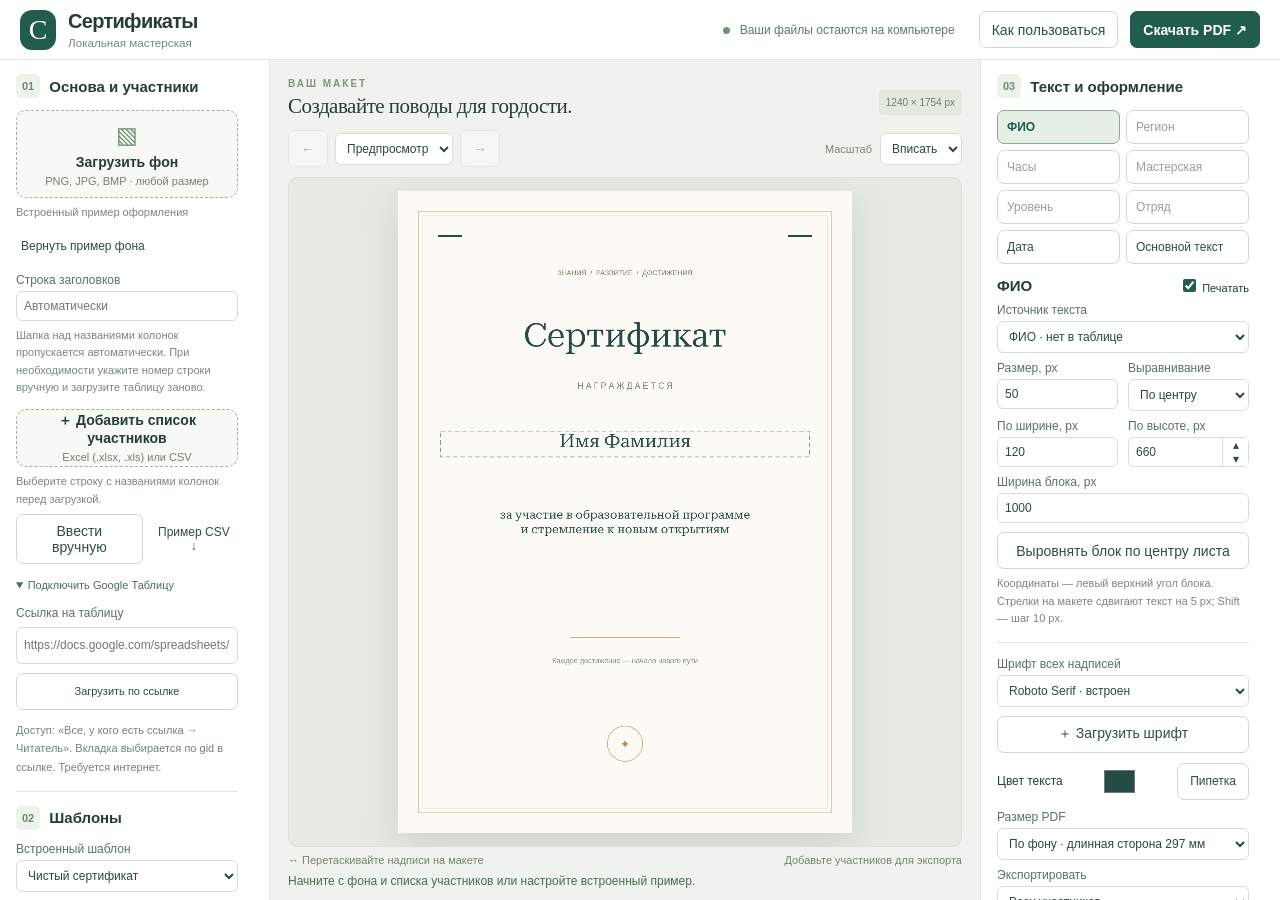
==== web/Сертификаты.html @ 128b6e80 "Publish Certif web app with GitHub Pages" ====
<!doctype html>
<html lang="ru"><head><meta charset="utf-8"><meta name="viewport" content="width=device-width,initial-scale=1">
<meta http-equiv="Content-Security-Policy" content="default-src 'none'; script-src 'unsafe-inline' https://docs.google.com; style-src 'unsafe-inline'; img-src data: blob:; font-src data:; connect-src https://docs.google.com https://*.googleusercontent.com;">
<title>Сертификаты — локальная мастерская</title><style>:root{font-family:Segoe UI,Arial,sans-serif;color:#263d36;background:#f6f7f3;font-size:14px;--green:#205d4c;--line:#dfe5df}*{box-sizing:border-box}body{margin:0}header{height:86px;padding:0 30px;display:flex;align-items:center;gap:18px;background:#fff;border-bottom:1px solid var(--line)}.brand{display:flex;gap:12px;align-items:center;margin-right:auto}.brand strong{font-size:22px;letter-spacing:-.7px}.brand small{display:block;color:#78877e;margin-top:3px}.brand-icon{display:grid;place-items:center;width:43px;height:47px;border-radius:12px;background:var(--green);color:#fff;font:28px Georgia}.offline{font-size:12px;color:#64766b;margin-right:12px}.offline i{display:inline-block;background:#6a9876;width:7px;height:7px;border-radius:50%;margin-right:6px}button,.button{display:inline-flex;justify-content:center;align-items:center;gap:8px;min-height:37px;padding:8px 12px;background:#fff;border:1px solid #ced9d0;border-radius:7px;font:inherit;color:#304d41;cursor:pointer;text-align:center;text-decoration:none}button:hover,.button:hover{background:#edf3ee;border-color:#91b19c}button:disabled{opacity:.4;cursor:default}.primary{background:var(--green);border-color:var(--green);color:white;font-weight:600}.primary:hover{background:#174839}.link{border:0;background:transparent;font-size:12px;padding:5px}.wide{width:100%;margin-top:9px}main{display:grid;grid-template-columns:270px minmax(370px,1fr) 300px;min-height:calc(100vh - 86px)}aside{padding:25px 20px;background:#fff}.left{border-right:1px solid var(--line)}.right{border-left:1px solid var(--line)}h2{font-size:15px;margin:0}h3{font-size:15px;margin:0}.section-heading{display:flex;align-items:center;gap:9px;margin-bottom:20px}.step{font-size:11px;font-weight:700;color:#6d8a74;background:#edf3eb;padding:6px;border-radius:5px}.upload{display:flex;flex-direction:column;align-items:center;justify-content:center;gap:9px;min-height:137px;border:1px dashed #9cb4a0;background:#f6f9f4;border-radius:10px;cursor:pointer;text-align:center}.upload:hover{background:#edf4e8}.upload small{font-size:11px;color:#728271}.upload-icon{font-size:29px;color:#698f6f}.upload.compact{min-height:80px;margin-top:21px}.file-note{font-size:11px;line-height:1.6;color:#7b867f;margin:9px 0}.row{display:flex;gap:7px;align-items:center}.divider{height:1px;background:var(--line);margin:24px 0}label:not(.button):not(.upload):not(.check):not(.zoom):not(.color-label){display:block;font-size:12px;color:#5c7063;margin:12px 0 0}input:not([type=checkbox]):not([type=color]),select,textarea{display:block;width:100%;margin-top:6px;border:1px solid #d6dfd7;border-radius:6px;background:#fff;color:#30473b;padding:9px;font:inherit;min-width:0}textarea{resize:vertical;line-height:1.5}input:focus,select:focus,textarea:focus,button:focus-visible,.button:focus-visible,canvas:focus-visible{outline:2px solid #7eac91;outline-offset:2px}details{font-size:11px;color:#758277;line-height:1.7;margin-top:18px}summary{cursor:pointer;color:#526b58}.local-note{font-size:11px;color:#8a958b;line-height:1.8;margin-top:30px}.workspace{padding:27px 26px 18px;min-width:0;display:flex;flex-direction:column;background:#f0f3ed}.eyebrow{color:#81937d;font-size:10px;letter-spacing:2px;font-weight:700}h1{font-family:Georgia,serif;font-weight:400;font-size:25px;line-height:1.3;letter-spacing:-.5px;margin:8px 0 21px}.workspace-head{display:flex;justify-content:space-between;align-items:flex-start;gap:15px}.badge{font-size:10px;white-space:nowrap;background:#e3e9df;padding:7px;border-radius:4px;color:#6e7e6a}.toolbar{display:flex;justify-content:space-between;gap:10px;align-items:center;margin-bottom:15px}.toolbar select{font-size:12px;margin:0;max-width:260px}.zoom{display:flex;gap:8px;align-items:center;font-size:11px;color:#7a8875}.stage{height:calc(100vh - 280px);min-height:470px;overflow:auto;display:flex;align-items:flex-start;justify-content:flex-start;padding:25px;background-color:#e5eae2;background-image:radial-gradient(#cdd6c7 .7px,transparent .7px);background-size:12px 12px;border:1px solid #d9e1d4;border-radius:10px}canvas{display:block;flex-shrink:0;margin:auto;background:white;box-shadow:0 12px 35px #30402b20;touch-action:none;cursor:move}.preview-footer{display:flex;justify-content:space-between;gap:12px;color:#758471;font-size:11px;padding-top:14px}.status{font-size:12px;line-height:1.5;color:#456e53;padding:12px 0 0}.status.error{color:#a5422d}.fields{display:grid;grid-template-columns:1fr 1fr;gap:6px}.fields button{justify-content:flex-start;font-size:12px;min-height:34px;padding:7px 9px}.fields button.active{background:#e6f0e7;border-color:#85ab90;color:#205d4c;font-weight:600}.fields button.off{color:#98a198}.editor{margin-top:20px}.editor-title{justify-content:space-between}.check{font-size:11px;white-space:nowrap}.check input{accent-color:var(--green)}.two{display:grid;grid-template-columns:1fr 1fr;gap:10px}.color-label{display:flex;align-items:center;justify-content:space-between;gap:8px;font-size:12px;margin:17px 0}input[type=color]{width:35px;height:31px;border:0;padding:0;background:none}dialog{border:1px solid var(--line);border-radius:16px;padding:28px;max-width:560px;width:90%;box-shadow:0 20px 80px #17302133;color:#304b3c}dialog::backdrop{background:#172d2455}dialog p,dialog li{line-height:1.7;font-size:14px}dialog li{padding-bottom:8px}.dialog-actions{display:flex;justify-content:flex-end;gap:10px;margin-top:18px}progress{width:100%;accent-color:var(--green);margin-top:22px}body.busy main,body.busy header{pointer-events:none}[hidden]{display:none!important}@media(min-width:1600px){main{grid-template-columns:290px minmax(370px,1fr) 330px}.workspace{padding:30px 40px}}@media(max-width:1100px){main{grid-template-columns:230px minmax(330px,1fr) 260px}aside{padding:20px 14px}.workspace{padding:22px 15px}.offline{display:none}h1{font-size:21px}.zoom{font-size:0}.workspace-head{display:block}.badge{display:none}}@media(max-width:850px){header{height:auto;padding:16px;flex-wrap:wrap}header #help{display:none}main{grid-template-columns:1fr 1fr}.workspace{grid-column:1/-1;grid-row:1}.stage{height:65vh;min-height:350px}.left,.right{border:0}.right{border-left:1px solid var(--line)}h1{font-size:23px}.local-note{display:none}}@media(max-width:480px){main{display:flex;flex-direction:column}.workspace{order:-1}.toolbar select{max-width:180px}.preview-footer{font-size:10px}.brand strong{font-size:18px}}

.height-control{position:relative}.height-control #y{padding-right:30px;appearance:textfield;-moz-appearance:textfield}.height-control #y::-webkit-inner-spin-button,.height-control #y::-webkit-outer-spin-button{-webkit-appearance:none;margin:0}.height-arrows{position:absolute;right:1px;top:1px;bottom:1px;display:flex;flex-direction:column;width:26px}.height-arrows button{padding:0;min-height:0;flex:1;border:0;border-left:1px solid #d6dfd7;border-radius:0;font-size:12px;line-height:1}

/* Keep the preview and its messages inside the desktop viewport. */
@media (min-width:851px){
 body{height:100vh;height:100dvh;display:flex;flex-direction:column;overflow:hidden}
 header{height:60px;flex-shrink:0;padding:0 20px;gap:12px}
 .brand strong{font-size:20px}.brand-icon{width:36px;height:40px}
 main{flex:1;min-height:0;overflow:hidden}
 aside{min-height:0;overflow-y:auto;padding:14px 16px;scrollbar-gutter:stable}
 .workspace{min-height:0;padding:14px 18px 10px;overflow:hidden}
 .workspace-head{flex-shrink:0;align-items:center}
 h1{font-size:21px;margin:3px 0 10px}
 .toolbar{flex-shrink:0;margin-bottom:10px}
 .stage{flex:1;min-height:0;height:auto;padding:12px}
 .preview-footer{flex-shrink:0;padding-top:7px;flex-wrap:wrap;gap:4px 12px}
 .status{flex-shrink:0;padding-top:6px;overflow-wrap:anywhere;max-height:25%;overflow-y:auto}
 .section-heading{margin-bottom:12px}
 .upload{min-height:88px;gap:5px}.upload-icon{font-size:23px}
 .upload.compact{min-height:58px;margin-top:12px}
 .divider{margin:14px 0}.editor{margin-top:12px}
 details{margin-top:12px}.local-note{margin-top:14px}
 label:not(.button):not(.upload):not(.check):not(.zoom):not(.color-label){margin-top:8px}
 input:not([type=checkbox]):not([type=color]),select,textarea{margin-top:4px;padding:7px}
 .color-label{margin:10px 0}.file-note{margin:6px 0}
}
</style></head><body>
<header><div class="brand"><span class="brand-icon">С</span><div><strong>Сертификаты</strong><small>Локальная мастерская</small></div></div><span class="offline"><i></i> Ваши файлы остаются на компьютере</span><button id="help">Как пользоваться</button><button class="primary" id="export">Скачать PDF ↗</button></header>
<main><aside class="left">
<div class="section-heading"><span class="step">01</span><h2>Основа и участники</h2></div>
<label class="upload" for="background"><span class="upload-icon">▧</span><strong>Загрузить фон</strong><small>PNG, JPG, BMP · любой размер</small></label><input hidden id="background" type="file" accept="image/png,image/jpeg,image/bmp">
<p class="file-note" id="backgroundName">Сейчас — встроенный пример оформления</p><button id="resetBackground" class="link">Вернуть пример фона</button>
<label>Строка заголовков<input id="headerRow" type="number" min="1" max="10000" step="1" placeholder="Автоматически"></label><p class="file-note">Шапка над названиями колонок пропускается автоматически. При необходимости укажите номер строки вручную и загрузите таблицу заново.</p>
<label class="upload compact" for="dataFile"><strong>＋ Добавить список участников</strong><small>Excel (.xlsx, .xls) или CSV</small></label><input hidden id="dataFile" type="file" accept=".xlsx,.xls,.csv,.tsv">
<p id="dataName" class="file-note">Выберите строку с названиями колонок перед загрузкой.</p><label id="sheetLabel" hidden>Лист Excel<select id="sheet"></select></label>
<div class="row"><button id="manual">Ввести вручную</button><button id="sample" class="link">Пример CSV ↓</button></div>
<details open><summary>Подключить Google Таблицу</summary><label>Ссылка на таблицу<input id="googleUrl" type="url" placeholder="https://docs.google.com/spreadsheets/d/…"></label><button class="wide" id="loadGoogle">Загрузить по ссылке</button><p>Доступ: «Все, у кого есть ссылка → Читатель». Вкладка выбирается по gid в ссылке. Требуется интернет.</p></details>
<div class="divider"></div><div class="section-heading"><span class="step">02</span><h2>Шаблоны</h2></div>
<label>Встроенный шаблон<select id="preset"><option value="default">Чистый сертификат</option><option value="custom" hidden>Пользовательский</option></select></label>
<p class="file-note">Встроены «Диплом ДИТЦ», «Диплом ШД» и «Благодарности ШД». Фон загрузите отдельно. Для шаблонов ШД используется системный шрифт Cambria.</p>
<label>Название шаблона<input id="presetName" value="Мой сертификат" maxlength="100"></label><button class="wide" id="savePreset">↓ Сохранить шаблон в файл</button><label class="button wide" for="presetFile">↑ Открыть свой шаблон</label><input hidden id="presetFile" type="file" accept=".json">
<p class="file-note">Фон и загруженный шрифт входят в файл. Список участников в шаблон не сохраняется.</p><div class="local-note">Без регистрации и установки.<br>Для передачи приложения достаточно одного HTML-файла.</div>
</aside><section class="workspace">
<div class="workspace-head"><div><span class="eyebrow">ВАШ МАКЕТ</span><h1>Создавайте поводы для гордости.</h1></div><span id="pageSize" class="badge"></span></div>
<div class="toolbar"><div class="row"><button id="prev" aria-label="Предыдущий участник">←</button><select id="person" aria-label="Участник"><option>Предпросмотр</option></select><button id="next" aria-label="Следующий участник">→</button></div><label class="zoom">Масштаб<select id="zoom"><option value="fit">Вписать</option><option value="0.25">25%</option><option value="0.5">50%</option><option value="1">100%</option></select></label></div>
<div class="stage" id="stage"><canvas id="preview" tabindex="0" aria-label="Макет сертификата. Выберите поле справа или перетащите надпись мышью."></canvas></div><div class="preview-footer"><span>↔ Перетаскивайте надписи на макете</span><span id="rowCount">Добавьте участников для экспорта</span></div><div class="status" id="status" role="status" aria-live="polite">Начните с фона и списка участников или настройте встроенный пример.</div>
</section><aside class="right"><div class="section-heading"><span class="step">03</span><h2>Текст и оформление</h2></div><div id="fields" class="fields"></div>
<div class="editor"><div class="row editor-title"><h3 id="fieldTitle"></h3><label class="check"><input id="visible" type="checkbox"> Печатать</label></div>
<label>Источник текста<select id="source"></select></label><label id="textLabel">Текст<textarea id="text" rows="3"></textarea></label>
<div class="two"><label>Размер, px<input id="size" type="number" min="8" max="600"></label><label>Выравнивание<select id="align"><option value="center">По центру</option><option value="left">Слева</option><option value="right">Справа</option></select></label></div>
<div class="two"><label>По ширине, px<input id="x" type="number" min="0" step="5"></label><label>По высоте, px<div class="height-control"><input id="y" type="number" min="0" step="5"><span class="height-arrows"><button type="button" id="heightUp" aria-label="Переместить текст выше">▴</button><button type="button" id="heightDown" aria-label="Переместить текст ниже">▾</button></span></div></label></div><label>Ширина блока, px<input id="width" type="number" min="20" step="10"></label><button id="center" class="wide">Выровнять блок по центру листа</button><p class="file-note">Координаты — левый верхний угол блока. Стрелки на макете сдвигают текст на 5 px; Shift — шаг 10 px.</p></div>
<div class="divider"></div><label>Шрифт всех надписей<select id="font"><option value="Roboto Serif">Roboto Serif · встроен</option><option value="Arial">Arial</option><option value="Cambria">Cambria · системный</option><option value="Georgia">Georgia</option><option value="Times New Roman">Times New Roman</option><option value="Verdana">Verdana</option></select></label><label class="button wide" for="fontFile">＋ Загрузить шрифт</label><input hidden id="fontFile" type="file" accept=".ttf,.otf,.woff,.woff2">
<label class="color-label">Цвет текста<input id="color" type="color" value="#244c43"><button id="pipette">Пипетка</button></label><label>Размер PDF<select id="paper"><option value="auto">По фону · длинная сторона 297 мм</option><option value="portrait">A4 · книжная</option><option value="landscape">A4 · альбомная</option></select></label><label>Экспортировать<select id="scope"><option value="all">Всех участников</option><option value="current">Только текущего</option></select></label>
</aside></main>
<dialog id="manualDialog"><form method="dialog"><h2>Список участников</h2><p>По одному имени на строку. Этот список заменит загруженную таблицу.</p><textarea id="names" rows="8" placeholder="Иванова Анна Сергеевна&#10;Петров Михаил Андреевич"></textarea><div class="dialog-actions"><button value="cancel">Отмена</button><button id="useNames" type="button" class="primary">Добавить участников</button></div></form></dialog>
<dialog id="helpDialog"><h2>От списка к сертификатам</h2><ol><li>Загрузите изображение сертификата или используйте пример.</li><li>Добавьте Excel / CSV, Google Таблицу по ссылке или введите имена вручную.</li><li>Выберите надпись справа и её колонку. Для одинакового текста выберите «Общий для всех».</li><li>Перетащите надписи, настройте размер и проверьте нескольких участников.</li><li>Скачайте PDF. Сохраните шаблон, чтобы продолжить позже.</li></ol><p>Все функции, кроме Google Таблиц, работают без сети. Файлы обрабатываются на компьютере. После закрытия несохранённые настройки пропадут.</p><p>Поддерживаются старые JSON-пресеты Windows-приложения. После импорта проверьте положение надписей: браузер рисует шрифты немного иначе.</p><button id="closeHelp" class="primary">Понятно</button></dialog>
<dialog id="progressDialog"><h2>Собираем сертификаты</h2><progress id="progress" value="0" max="1"></progress><p id="progressText"></p><button id="cancelExport">Отменить</button></dialog>
<script>/*! xlsx.js (C) 2013-present SheetJS -- http://sheetjs.com */
var DO_NOT_EXPORT_CODEPAGE=true;var cptable={version:"1.15.0"};cptable[437]=function(){var e="\0\b\t\n\x0B\f\r !\"#$%&'()*+,-./0123456789:;<=>?@ABCDEFGHIJKLMNOPQRSTUVWXYZ[\\]^_`abcdefghijklmnopqrstuvwxyz{|}~ÇüéâäàåçêëèïîìÄÅÉæÆôöòûùÿÖÜ¢£¥₧ƒáíóúñÑªº¿⌐¬½¼¡«»░▒▓│┤╡╢╖╕╣║╗╝╜╛┐└┴┬├─┼╞╟╚╔╩╦╠═╬╧╨╤╥╙╘╒╓╫╪┘┌█▄▌▐▀αßΓπΣσµτΦΘΩδ∞φε∩≡±≥≤⌠⌡÷≈°∙·√ⁿ²■ ",r=[],t={};for(var a=0;a!=e.length;++a){if(e.charCodeAt(a)!==65533)t[e.charAt(a)]=a;r[a]=e.charAt(a)}return{enc:t,dec:r}}();cptable[620]=function(){var e="\0\b\t\n\x0B\f\r !\"#$%&'()*+,-./0123456789:;<=>?@ABCDEFGHIJKLMNOPQRSTUVWXYZ[\\]^_`abcdefghijklmnopqrstuvwxyz{|}~ÇüéâäàąçêëèïîćÄĄĘęłôöĆûùŚÖÜ¢Ł¥śƒŹŻóÓńŃźż¿⌐¬½¼¡«»░▒▓│┤╡╢╖╕╣║╗╝╜╛┐└┴┬├─┼╞╟╚╔╩╦╠═╬╧╨╤╥╙╘╒╓╫╪┘┌█▄▌▐▀αßΓπΣσµτΦΘΩδ∞φε∩≡±≥≤⌠⌡÷≈°∙·√ⁿ²■ ",r=[],t={};for(var a=0;a!=e.length;++a){if(e.charCodeAt(a)!==65533)t[e.charAt(a)]=a;r[a]=e.charAt(a)}return{enc:t,dec:r}}();cptable[737]=function(){var e="\0\b\t\n\x0B\f\r !\"#$%&'()*+,-./0123456789:;<=>?@ABCDEFGHIJKLMNOPQRSTUVWXYZ[\\]^_`abcdefghijklmnopqrstuvwxyz{|}~ΑΒΓΔΕΖΗΘΙΚΛΜΝΞΟΠΡΣΤΥΦΧΨΩαβγδεζηθικλμνξοπρσςτυφχψ░▒▓│┤╡╢╖╕╣║╗╝╜╛┐└┴┬├─┼╞╟╚╔╩╦╠═╬╧╨╤╥╙╘╒╓╫╪┘┌█▄▌▐▀ωάέήϊίόύϋώΆΈΉΊΌΎΏ±≥≤ΪΫ÷≈°∙·√ⁿ²■ ",r=[],t={};for(var a=0;a!=e.length;++a){if(e.charCodeAt(a)!==65533)t[e.charAt(a)]=a;r[a]=e.charAt(a)}return{enc:t,dec:r}}();cptable[850]=function(){var e="\0\b\t\n\x0B\f\r !\"#$%&'()*+,-./0123456789:;<=>?@ABCDEFGHIJKLMNOPQRSTUVWXYZ[\\]^_`abcdefghijklmnopqrstuvwxyz{|}~ÇüéâäàåçêëèïîìÄÅÉæÆôöòûùÿÖÜø£Ø×ƒáíóúñÑªº¿®¬½¼¡«»░▒▓│┤ÁÂÀ©╣║╗╝¢¥┐└┴┬├─┼ãÃ╚╔╩╦╠═╬¤ðÐÊËÈıÍÎÏ┘┌█▄¦Ì▀ÓßÔÒõÕµþÞÚÛÙýÝ¯´­±‗¾¶§÷¸°¨·¹³²■ ",r=[],t={};for(var a=0;a!=e.length;++a){if(e.charCodeAt(a)!==65533)t[e.charAt(a)]=a;r[a]=e.charAt(a)}return{enc:t,dec:r}}();cptable[852]=function(){var e="\0\b\t\n\x0B\f\r !\"#$%&'()*+,-./0123456789:;<=>?@ABCDEFGHIJKLMNOPQRSTUVWXYZ[\\]^_`abcdefghijklmnopqrstuvwxyz{|}~ÇüéâäůćçłëŐőîŹÄĆÉĹĺôöĽľŚśÖÜŤťŁ×čáíóúĄąŽžĘę¬źČş«»░▒▓│┤ÁÂĚŞ╣║╗╝Żż┐└┴┬├─┼Ăă╚╔╩╦╠═╬¤đĐĎËďŇÍÎě┘┌█▄ŢŮ▀ÓßÔŃńňŠšŔÚŕŰýÝţ´­˝˛ˇ˘§÷¸°¨˙űŘř■ ",r=[],t={};for(var a=0;a!=e.length;++a){if(e.charCodeAt(a)!==65533)t[e.charAt(a)]=a;r[a]=e.charAt(a)}return{enc:t,dec:r}}();cptable[857]=function(){var e="\0\b\t\n\x0B\f\r !\"#$%&'()*+,-./0123456789:;<=>?@ABCDEFGHIJKLMNOPQRSTUVWXYZ[\\]^_`abcdefghijklmnopqrstuvwxyz{|}~ÇüéâäàåçêëèïîıÄÅÉæÆôöòûùİÖÜø£ØŞşáíóúñÑĞğ¿®¬½¼¡«»░▒▓│┤ÁÂÀ©╣║╗╝¢¥┐└┴┬├─┼ãÃ╚╔╩╦╠═╬¤ºªÊËÈ�ÍÎÏ┘┌█▄¦Ì▀ÓßÔÒõÕµ�×ÚÛÙìÿ¯´­±�¾¶§÷¸°¨·¹³²■ ",r=[],t={};for(var a=0;a!=e.length;++a){if(e.charCodeAt(a)!==65533)t[e.charAt(a)]=a;r[a]=e.charAt(a)}return{enc:t,dec:r}}();cptable[861]=function(){var e="\0\b\t\n\x0B\f\r !\"#$%&'()*+,-./0123456789:;<=>?@ABCDEFGHIJKLMNOPQRSTUVWXYZ[\\]^_`abcdefghijklmnopqrstuvwxyz{|}~ÇüéâäàåçêëèÐðÞÄÅÉæÆôöþûÝýÖÜø£Ø₧ƒáíóúÁÍÓÚ¿⌐¬½¼¡«»░▒▓│┤╡╢╖╕╣║╗╝╜╛┐└┴┬├─┼╞╟╚╔╩╦╠═╬╧╨╤╥╙╘╒╓╫╪┘┌█▄▌▐▀αßΓπΣσµτΦΘΩδ∞φε∩≡±≥≤⌠⌡÷≈°∙·√ⁿ²■ ",r=[],t={};for(var a=0;a!=e.length;++a){if(e.charCodeAt(a)!==65533)t[e.charAt(a)]=a;r[a]=e.charAt(a)}return{enc:t,dec:r}}();cptable[865]=function(){var e="\0\b\t\n\x0B\f\r !\"#$%&'()*+,-./0123456789:;<=>?@ABCDEFGHIJKLMNOPQRSTUVWXYZ[\\]^_`abcdefghijklmnopqrstuvwxyz{|}~ÇüéâäàåçêëèïîìÄÅÉæÆôöòûùÿÖÜø£Ø₧ƒáíóúñÑªº¿⌐¬½¼¡«¤░▒▓│┤╡╢╖╕╣║╗╝╜╛┐└┴┬├─┼╞╟╚╔╩╦╠═╬╧╨╤╥╙╘╒╓╫╪┘┌█▄▌▐▀αßΓπΣσµτΦΘΩδ∞φε∩≡±≥≤⌠⌡÷≈°∙·√ⁿ²■ ",r=[],t={};for(var a=0;a!=e.length;++a){if(e.charCodeAt(a)!==65533)t[e.charAt(a)]=a;r[a]=e.charAt(a)}return{enc:t,dec:r}}();cptable[866]=function(){var e="\0\b\t\n\x0B\f\r !\"#$%&'()*+,-./0123456789:;<=>?@ABCDEFGHIJKLMNOPQRSTUVWXYZ[\\]^_`abcdefghijklmnopqrstuvwxyz{|}~АБВГДЕЖЗИЙКЛМНОПРСТУФХЦЧШЩЪЫЬЭЮЯабвгдежзийклмноп░▒▓│┤╡╢╖╕╣║╗╝╜╛┐└┴┬├─┼╞╟╚╔╩╦╠═╬╧╨╤╥╙╘╒╓╫╪┘┌█▄▌▐▀рстуфхцчшщъыьэюяЁёЄєЇїЎў°∙·√№¤■ ",r=[],t={};for(var a=0;a!=e.length;++a){if(e.charCodeAt(a)!==65533)t[e.charAt(a)]=a;r[a]=e.charAt(a)}return{enc:t,dec:r}}();cptable[874]=function(){var e="\0\b\t\n\x0B\f\r !\"#$%&'()*+,-./0123456789:;<=>?@ABCDEFGHIJKLMNOPQRSTUVWXYZ[\\]^_`abcdefghijklmnopqrstuvwxyz{|}~€����…�����������‘’“”•–—�������� กขฃคฅฆงจฉชซฌญฎฏฐฑฒณดตถทธนบปผฝพฟภมยรฤลฦวศษสหฬอฮฯะัาำิีึืฺุู����฿เแโใไๅๆ็่้๊๋์ํ๎๏๐๑๒๓๔๕๖๗๘๙๚๛����",r=[],t={};for(var a=0;a!=e.length;++a){if(e.charCodeAt(a)!==65533)t[e.charAt(a)]=a;r[a]=e.charAt(a)}return{enc:t,dec:r}}();cptable[895]=function(){var e="\0\b\t\n\x0B\f\r !\"#$%&'()*+,-./0123456789:;<=>?@ABCDEFGHIJKLMNOPQRSTUVWXYZ[\\]^_`abcdefghijklmnopqrstuvwxyz{|}~ČüéďäĎŤčěĚĹÍľǪÄÁÉžŽôöÓůÚýÖÜŠĽÝŘťáíóúňŇŮÔšřŕŔ¼§«»░▒▓│┤╡╢╖╕╣║╗╝╜╛┐└┴┬├─┼╞╟╚╔╩╦╠═╬╧╨╤╥╙╘╒╓╫╪┘┌█▄▌▐▀αßΓπΣσµτΦΘΩδ∞φε∩≡±≥≤⌠⌡÷≈°∙·√ⁿ²■ ",r=[],t={};for(var a=0;a!=e.length;++a){if(e.charCodeAt(a)!==65533)t[e.charAt(a)]=a;r[a]=e.charAt(a)}return{enc:t,dec:r}}();cptable[932]=function(){var e=[],r={},t=[],a;t[0]="\0\b\t\n\x0B\f\r !\"#$%&'()*+,-./0123456789:;<=>?@ABCDEFGHIJKLMNOPQRSTUVWXYZ[\\]^_`abcdefghijklmnopqrstuvwxyz{|}~���������������������������������｡｢｣､･ｦｧｨｩｪｫｬｭｮｯｰｱｲｳｴｵｶｷｸｹｺｻｼｽｾｿﾀﾁﾂﾃﾄﾅﾆﾇﾈﾉﾊﾋﾌﾍﾎﾏﾐﾑﾒﾓﾔﾕﾖﾗﾘﾙﾚﾛﾜﾝﾞﾟ��������������������������������".split("");for(a=0;a!=t[0].length;++a)if(t[0][a].charCodeAt(0)!==65533){r[t[0][a]]=0+a;e[0+a]=t[0][a]}t[129]="����������������������������������������������������������������　、。，．・：；？！゛゜´｀¨＾￣＿ヽヾゝゞ〃仝々〆〇ー―‐／＼～∥｜…‥‘’“”（）〔〕［］｛｝〈〉《》「」『』【】＋－±×�÷＝≠＜＞≦≧∞∴♂♀°′″℃￥＄￠￡％＃＆＊＠§☆★○●◎◇◆□■△▲▽▼※〒→←↑↓〓�����������∈∋⊆⊇⊂⊃∪∩��������∧∨￢⇒⇔∀∃�����������∠⊥⌒∂∇≡≒≪≫√∽∝∵∫∬�������Å‰♯♭♪†‡¶����◯���".split("");for(a=0;a!=t[129].length;++a)if(t[129][a].charCodeAt(0)!==65533){r[t[129][a]]=33024+a;e[33024+a]=t[129][a]}t[130]="�������������������������������������������������������������������������������０１２３４５６７８９�������ＡＢＣＤＥＦＧＨＩＪＫＬＭＮＯＰＱＲＳＴＵＶＷＸＹＺ�������ａｂｃｄｅｆｇｈｉｊｋｌｍｎｏｐｑｒｓｔｕｖｗｘｙｚ����ぁあぃいぅうぇえぉおかがきぎくぐけげこごさざしじすずせぜそぞただちぢっつづてでとどなにぬねのはばぱひびぴふぶぷへべぺほぼぽまみむめもゃやゅゆょよらりるれろゎわゐゑをん��������������".split("");for(a=0;a!=t[130].length;++a)if(t[130][a].charCodeAt(0)!==65533){r[t[130][a]]=33280+a;e[33280+a]=t[130][a]}t[131]="����������������������������������������������������������������ァアィイゥウェエォオカガキギクグケゲコゴサザシジスズセゼソゾタダチヂッツヅテデトドナニヌネノハバパヒビピフブプヘベペホボポマミ�ムメモャヤュユョヨラリルレロヮワヰヱヲンヴヵヶ��������ΑΒΓΔΕΖΗΘΙΚΛΜΝΞΟΠΡΣΤΥΦΧΨΩ��������αβγδεζηθικλμνξοπρστυφχψω�����������������������������������������".split("");for(a=0;a!=t[131].length;++a)if(t[131][a].charCodeAt(0)!==65533){r[t[131][a]]=33536+a;e[33536+a]=t[131][a]}t[132]="����������������������������������������������������������������АБВГДЕЁЖЗИЙКЛМНОПРСТУФХЦЧШЩЪЫЬЭЮЯ���������������абвгдеёжзийклмн�опрстуфхцчшщъыьэюя�������������─│┌┐┘└├┬┤┴┼━┃┏┓┛┗┣┳┫┻╋┠┯┨┷┿┝┰┥┸╂�����������������������������������������������������������������".split("");for(a=0;a!=t[132].length;++a)if(t[132][a].charCodeAt(0)!==65533){r[t[132][a]]=33792+a;e[33792+a]=t[132][a]}t[135]="����������������������������������������������������������������①②③④⑤⑥⑦⑧⑨⑩⑪⑫⑬⑭⑮⑯⑰⑱⑲⑳ⅠⅡⅢⅣⅤⅥⅦⅧⅨⅩ�㍉㌔㌢㍍㌘㌧㌃㌶㍑㍗㌍㌦㌣㌫㍊㌻㎜㎝㎞㎎㎏㏄㎡��������㍻�〝〟№㏍℡㊤㊥㊦㊧㊨㈱㈲㈹㍾㍽㍼≒≡∫∮∑√⊥∠∟⊿∵∩∪���������������������������������������������������������������������������������������������������".split("");for(a=0;a!=t[135].length;++a)if(t[135][a].charCodeAt(0)!==65533){r[t[135][a]]=34560+a;e[34560+a]=t[135][a]}t[136]="���������������������������������������������������������������������������������������������������������������������������������������������������������������亜唖娃阿哀愛挨姶逢葵茜穐悪握渥旭葦芦鯵梓圧斡扱宛姐虻飴絢綾鮎或粟袷安庵按暗案闇鞍杏以伊位依偉囲夷委威尉惟意慰易椅為畏異移維緯胃萎衣謂違遺医井亥域育郁磯一壱溢逸稲茨芋鰯允印咽員因姻引飲淫胤蔭���".split("");for(a=0;a!=t[136].length;++a)if(t[136][a].charCodeAt(0)!==65533){r[t[136][a]]=34816+a;e[34816+a]=t[136][a]}t[137]="����������������������������������������������������������������院陰隠韻吋右宇烏羽迂雨卯鵜窺丑碓臼渦嘘唄欝蔚鰻姥厩浦瓜閏噂云運雲荏餌叡営嬰影映曳栄永泳洩瑛盈穎頴英衛詠鋭液疫益駅悦謁越閲榎厭円�園堰奄宴延怨掩援沿演炎焔煙燕猿縁艶苑薗遠鉛鴛塩於汚甥凹央奥往応押旺横欧殴王翁襖鴬鴎黄岡沖荻億屋憶臆桶牡乙俺卸恩温穏音下化仮何伽価佳加可嘉夏嫁家寡科暇果架歌河火珂禍禾稼箇花苛茄荷華菓蝦課嘩貨迦過霞蚊俄峨我牙画臥芽蛾賀雅餓駕介会解回塊壊廻快怪悔恢懐戒拐改���".split("");for(a=0;a!=t[137].length;++a)if(t[137][a].charCodeAt(0)!==65533){r[t[137][a]]=35072+a;e[35072+a]=t[137][a]}t[138]="����������������������������������������������������������������魁晦械海灰界皆絵芥蟹開階貝凱劾外咳害崖慨概涯碍蓋街該鎧骸浬馨蛙垣柿蛎鈎劃嚇各廓拡撹格核殻獲確穫覚角赫較郭閣隔革学岳楽額顎掛笠樫�橿梶鰍潟割喝恰括活渇滑葛褐轄且鰹叶椛樺鞄株兜竃蒲釜鎌噛鴨栢茅萱粥刈苅瓦乾侃冠寒刊勘勧巻喚堪姦完官寛干幹患感慣憾換敢柑桓棺款歓汗漢澗潅環甘監看竿管簡緩缶翰肝艦莞観諌貫還鑑間閑関陥韓館舘丸含岸巌玩癌眼岩翫贋雁頑顔願企伎危喜器基奇嬉寄岐希幾忌揮机旗既期棋棄���".split("");for(a=0;a!=t[138].length;++a)if(t[138][a].charCodeAt(0)!==65533){r[t[138][a]]=35328+a;e[35328+a]=t[138][a]}t[139]="����������������������������������������������������������������機帰毅気汽畿祈季稀紀徽規記貴起軌輝飢騎鬼亀偽儀妓宜戯技擬欺犠疑祇義蟻誼議掬菊鞠吉吃喫桔橘詰砧杵黍却客脚虐逆丘久仇休及吸宮弓急救�朽求汲泣灸球究窮笈級糾給旧牛去居巨拒拠挙渠虚許距鋸漁禦魚亨享京供侠僑兇競共凶協匡卿叫喬境峡強彊怯恐恭挟教橋況狂狭矯胸脅興蕎郷鏡響饗驚仰凝尭暁業局曲極玉桐粁僅勤均巾錦斤欣欽琴禁禽筋緊芹菌衿襟謹近金吟銀九倶句区狗玖矩苦躯駆駈駒具愚虞喰空偶寓遇隅串櫛釧屑屈���".split("");for(a=0;a!=t[139].length;++a)if(t[139][a].charCodeAt(0)!==65533){r[t[139][a]]=35584+a;e[35584+a]=t[139][a]}t[140]="����������������������������������������������������������������掘窟沓靴轡窪熊隈粂栗繰桑鍬勲君薫訓群軍郡卦袈祁係傾刑兄啓圭珪型契形径恵慶慧憩掲携敬景桂渓畦稽系経継繋罫茎荊蛍計詣警軽頚鶏芸迎鯨�劇戟撃激隙桁傑欠決潔穴結血訣月件倹倦健兼券剣喧圏堅嫌建憲懸拳捲検権牽犬献研硯絹県肩見謙賢軒遣鍵険顕験鹸元原厳幻弦減源玄現絃舷言諺限乎個古呼固姑孤己庫弧戸故枯湖狐糊袴股胡菰虎誇跨鈷雇顧鼓五互伍午呉吾娯後御悟梧檎瑚碁語誤護醐乞鯉交佼侯候倖光公功効勾厚口向���".split("");for(a=0;a!=t[140].length;++a)if(t[140][a].charCodeAt(0)!==65533){r[t[140][a]]=35840+a;e[35840+a]=t[140][a]}t[141]="����������������������������������������������������������������后喉坑垢好孔孝宏工巧巷幸広庚康弘恒慌抗拘控攻昂晃更杭校梗構江洪浩港溝甲皇硬稿糠紅紘絞綱耕考肯肱腔膏航荒行衡講貢購郊酵鉱砿鋼閤降�項香高鴻剛劫号合壕拷濠豪轟麹克刻告国穀酷鵠黒獄漉腰甑忽惚骨狛込此頃今困坤墾婚恨懇昏昆根梱混痕紺艮魂些佐叉唆嵯左差査沙瑳砂詐鎖裟坐座挫債催再最哉塞妻宰彩才採栽歳済災采犀砕砦祭斎細菜裁載際剤在材罪財冴坂阪堺榊肴咲崎埼碕鷺作削咋搾昨朔柵窄策索錯桜鮭笹匙冊刷���".split("");for(a=0;a!=t[141].length;++a)if(t[141][a].charCodeAt(0)!==65533){r[t[141][a]]=36096+a;e[36096+a]=t[141][a]}t[142]="����������������������������������������������������������������察拶撮擦札殺薩雑皐鯖捌錆鮫皿晒三傘参山惨撒散桟燦珊産算纂蚕讃賛酸餐斬暫残仕仔伺使刺司史嗣四士始姉姿子屍市師志思指支孜斯施旨枝止�死氏獅祉私糸紙紫肢脂至視詞詩試誌諮資賜雌飼歯事似侍児字寺慈持時次滋治爾璽痔磁示而耳自蒔辞汐鹿式識鴫竺軸宍雫七叱執失嫉室悉湿漆疾質実蔀篠偲柴芝屡蕊縞舎写射捨赦斜煮社紗者謝車遮蛇邪借勺尺杓灼爵酌釈錫若寂弱惹主取守手朱殊狩珠種腫趣酒首儒受呪寿授樹綬需囚収周���".split("");for(a=0;a!=t[142].length;++a)if(t[142][a].charCodeAt(0)!==65533){r[t[142][a]]=36352+a;e[36352+a]=t[142][a]}t[143]="����������������������������������������������������������������宗就州修愁拾洲秀秋終繍習臭舟蒐衆襲讐蹴輯週酋酬集醜什住充十従戎柔汁渋獣縦重銃叔夙宿淑祝縮粛塾熟出術述俊峻春瞬竣舜駿准循旬楯殉淳�準潤盾純巡遵醇順処初所暑曙渚庶緒署書薯藷諸助叙女序徐恕鋤除傷償勝匠升召哨商唱嘗奨妾娼宵将小少尚庄床廠彰承抄招掌捷昇昌昭晶松梢樟樵沼消渉湘焼焦照症省硝礁祥称章笑粧紹肖菖蒋蕉衝裳訟証詔詳象賞醤鉦鍾鐘障鞘上丈丞乗冗剰城場壌嬢常情擾条杖浄状畳穣蒸譲醸錠嘱埴飾���".split("");for(a=0;a!=t[143].length;++a)if(t[143][a].charCodeAt(0)!==65533){r[t[143][a]]=36608+a;e[36608+a]=t[143][a]}t[144]="����������������������������������������������������������������拭植殖燭織職色触食蝕辱尻伸信侵唇娠寝審心慎振新晋森榛浸深申疹真神秦紳臣芯薪親診身辛進針震人仁刃塵壬尋甚尽腎訊迅陣靭笥諏須酢図厨�逗吹垂帥推水炊睡粋翠衰遂酔錐錘随瑞髄崇嵩数枢趨雛据杉椙菅頗雀裾澄摺寸世瀬畝是凄制勢姓征性成政整星晴棲栖正清牲生盛精聖声製西誠誓請逝醒青静斉税脆隻席惜戚斥昔析石積籍績脊責赤跡蹟碩切拙接摂折設窃節説雪絶舌蝉仙先千占宣専尖川戦扇撰栓栴泉浅洗染潜煎煽旋穿箭線���".split("");for(a=0;a!=t[144].length;++a)if(t[144][a].charCodeAt(0)!==65533){r[t[144][a]]=36864+a;e[36864+a]=t[144][a]}t[145]="����������������������������������������������������������������繊羨腺舛船薦詮賎践選遷銭銑閃鮮前善漸然全禅繕膳糎噌塑岨措曾曽楚狙疏疎礎祖租粗素組蘇訴阻遡鼠僧創双叢倉喪壮奏爽宋層匝惣想捜掃挿掻�操早曹巣槍槽漕燥争痩相窓糟総綜聡草荘葬蒼藻装走送遭鎗霜騒像増憎臓蔵贈造促側則即息捉束測足速俗属賊族続卒袖其揃存孫尊損村遜他多太汰詑唾堕妥惰打柁舵楕陀駄騨体堆対耐岱帯待怠態戴替泰滞胎腿苔袋貸退逮隊黛鯛代台大第醍題鷹滝瀧卓啄宅托択拓沢濯琢託鐸濁諾茸凧蛸只���".split("");for(a=0;a!=t[145].length;++a)if(t[145][a].charCodeAt(0)!==65533){r[t[145][a]]=37120+a;e[37120+a]=t[145][a]}t[146]="����������������������������������������������������������������叩但達辰奪脱巽竪辿棚谷狸鱈樽誰丹単嘆坦担探旦歎淡湛炭短端箪綻耽胆蛋誕鍛団壇弾断暖檀段男談値知地弛恥智池痴稚置致蜘遅馳築畜竹筑蓄�逐秩窒茶嫡着中仲宙忠抽昼柱注虫衷註酎鋳駐樗瀦猪苧著貯丁兆凋喋寵帖帳庁弔張彫徴懲挑暢朝潮牒町眺聴脹腸蝶調諜超跳銚長頂鳥勅捗直朕沈珍賃鎮陳津墜椎槌追鎚痛通塚栂掴槻佃漬柘辻蔦綴鍔椿潰坪壷嬬紬爪吊釣鶴亭低停偵剃貞呈堤定帝底庭廷弟悌抵挺提梯汀碇禎程締艇訂諦蹄逓���".split("");for(a=0;a!=t[146].length;++a)if(t[146][a].charCodeAt(0)!==65533){r[t[146][a]]=37376+a;e[37376+a]=t[146][a]}t[147]="����������������������������������������������������������������邸鄭釘鼎泥摘擢敵滴的笛適鏑溺哲徹撤轍迭鉄典填天展店添纏甜貼転顛点伝殿澱田電兎吐堵塗妬屠徒斗杜渡登菟賭途都鍍砥砺努度土奴怒倒党冬�凍刀唐塔塘套宕島嶋悼投搭東桃梼棟盗淘湯涛灯燈当痘祷等答筒糖統到董蕩藤討謄豆踏逃透鐙陶頭騰闘働動同堂導憧撞洞瞳童胴萄道銅峠鴇匿得徳涜特督禿篤毒独読栃橡凸突椴届鳶苫寅酉瀞噸屯惇敦沌豚遁頓呑曇鈍奈那内乍凪薙謎灘捺鍋楢馴縄畷南楠軟難汝二尼弐迩匂賑肉虹廿日乳入���".split("");for(a=0;a!=t[147].length;++a)if(t[147][a].charCodeAt(0)!==65533){r[t[147][a]]=37632+a;e[37632+a]=t[147][a]}t[148]="����������������������������������������������������������������如尿韮任妊忍認濡禰祢寧葱猫熱年念捻撚燃粘乃廼之埜嚢悩濃納能脳膿農覗蚤巴把播覇杷波派琶破婆罵芭馬俳廃拝排敗杯盃牌背肺輩配倍培媒梅�楳煤狽買売賠陪這蝿秤矧萩伯剥博拍柏泊白箔粕舶薄迫曝漠爆縛莫駁麦函箱硲箸肇筈櫨幡肌畑畠八鉢溌発醗髪伐罰抜筏閥鳩噺塙蛤隼伴判半反叛帆搬斑板氾汎版犯班畔繁般藩販範釆煩頒飯挽晩番盤磐蕃蛮匪卑否妃庇彼悲扉批披斐比泌疲皮碑秘緋罷肥被誹費避非飛樋簸備尾微枇毘琵眉美���".split("");for(a=0;a!=t[148].length;++a)if(t[148][a].charCodeAt(0)!==65533){r[t[148][a]]=37888+a;e[37888+a]=t[148][a]}t[149]="����������������������������������������������������������������鼻柊稗匹疋髭彦膝菱肘弼必畢筆逼桧姫媛紐百謬俵彪標氷漂瓢票表評豹廟描病秒苗錨鋲蒜蛭鰭品彬斌浜瀕貧賓頻敏瓶不付埠夫婦富冨布府怖扶敷�斧普浮父符腐膚芙譜負賦赴阜附侮撫武舞葡蕪部封楓風葺蕗伏副復幅服福腹複覆淵弗払沸仏物鮒分吻噴墳憤扮焚奮粉糞紛雰文聞丙併兵塀幣平弊柄並蔽閉陛米頁僻壁癖碧別瞥蔑箆偏変片篇編辺返遍便勉娩弁鞭保舗鋪圃捕歩甫補輔穂募墓慕戊暮母簿菩倣俸包呆報奉宝峰峯崩庖抱捧放方朋���".split("");for(a=0;a!=t[149].length;++a)if(t[149][a].charCodeAt(0)!==65533){r[t[149][a]]=38144+a;e[38144+a]=t[149][a]}t[150]="����������������������������������������������������������������法泡烹砲縫胞芳萌蓬蜂褒訪豊邦鋒飽鳳鵬乏亡傍剖坊妨帽忘忙房暴望某棒冒紡肪膨謀貌貿鉾防吠頬北僕卜墨撲朴牧睦穆釦勃没殆堀幌奔本翻凡盆�摩磨魔麻埋妹昧枚毎哩槙幕膜枕鮪柾鱒桝亦俣又抹末沫迄侭繭麿万慢満漫蔓味未魅巳箕岬密蜜湊蓑稔脈妙粍民眠務夢無牟矛霧鵡椋婿娘冥名命明盟迷銘鳴姪牝滅免棉綿緬面麺摸模茂妄孟毛猛盲網耗蒙儲木黙目杢勿餅尤戻籾貰問悶紋門匁也冶夜爺耶野弥矢厄役約薬訳躍靖柳薮鑓愉愈油癒���".split("");for(a=0;a!=t[150].length;++a)if(t[150][a].charCodeAt(0)!==65533){r[t[150][a]]=38400+a;e[38400+a]=t[150][a]}t[151]="����������������������������������������������������������������諭輸唯佑優勇友宥幽悠憂揖有柚湧涌猶猷由祐裕誘遊邑郵雄融夕予余与誉輿預傭幼妖容庸揚揺擁曜楊様洋溶熔用窯羊耀葉蓉要謡踊遥陽養慾抑欲�沃浴翌翼淀羅螺裸来莱頼雷洛絡落酪乱卵嵐欄濫藍蘭覧利吏履李梨理璃痢裏裡里離陸律率立葎掠略劉流溜琉留硫粒隆竜龍侶慮旅虜了亮僚両凌寮料梁涼猟療瞭稜糧良諒遼量陵領力緑倫厘林淋燐琳臨輪隣鱗麟瑠塁涙累類令伶例冷励嶺怜玲礼苓鈴隷零霊麗齢暦歴列劣烈裂廉恋憐漣煉簾練聯���".split("");for(a=0;a!=t[151].length;++a)if(t[151][a].charCodeAt(0)!==65533){r[t[151][a]]=38656+a;e[38656+a]=t[151][a]}t[152]="����������������������������������������������������������������蓮連錬呂魯櫓炉賂路露労婁廊弄朗楼榔浪漏牢狼篭老聾蝋郎六麓禄肋録論倭和話歪賄脇惑枠鷲亙亘鰐詫藁蕨椀湾碗腕��������������������������������������������弌丐丕个丱丶丼丿乂乖乘亂亅豫亊舒弍于亞亟亠亢亰亳亶从仍仄仆仂仗仞仭仟价伉佚估佛佝佗佇佶侈侏侘佻佩佰侑佯來侖儘俔俟俎俘俛俑俚俐俤俥倚倨倔倪倥倅伜俶倡倩倬俾俯們倆偃假會偕偐偈做偖偬偸傀傚傅傴傲���".split("");for(a=0;a!=t[152].length;++a)if(t[152][a].charCodeAt(0)!==65533){r[t[152][a]]=38912+a;e[38912+a]=t[152][a]}t[153]="����������������������������������������������������������������僉僊傳僂僖僞僥僭僣僮價僵儉儁儂儖儕儔儚儡儺儷儼儻儿兀兒兌兔兢竸兩兪兮冀冂囘册冉冏冑冓冕冖冤冦冢冩冪冫决冱冲冰况冽凅凉凛几處凩凭�凰凵凾刄刋刔刎刧刪刮刳刹剏剄剋剌剞剔剪剴剩剳剿剽劍劔劒剱劈劑辨辧劬劭劼劵勁勍勗勞勣勦飭勠勳勵勸勹匆匈甸匍匐匏匕匚匣匯匱匳匸區卆卅丗卉卍凖卞卩卮夘卻卷厂厖厠厦厥厮厰厶參簒雙叟曼燮叮叨叭叺吁吽呀听吭吼吮吶吩吝呎咏呵咎呟呱呷呰咒呻咀呶咄咐咆哇咢咸咥咬哄哈咨���".split("");for(a=0;a!=t[153].length;++a)if(t[153][a].charCodeAt(0)!==65533){r[t[153][a]]=39168+a;e[39168+a]=t[153][a]}t[154]="����������������������������������������������������������������咫哂咤咾咼哘哥哦唏唔哽哮哭哺哢唹啀啣啌售啜啅啖啗唸唳啝喙喀咯喊喟啻啾喘喞單啼喃喩喇喨嗚嗅嗟嗄嗜嗤嗔嘔嗷嘖嗾嗽嘛嗹噎噐營嘴嘶嘲嘸�噫噤嘯噬噪嚆嚀嚊嚠嚔嚏嚥嚮嚶嚴囂嚼囁囃囀囈囎囑囓囗囮囹圀囿圄圉圈國圍圓團圖嗇圜圦圷圸坎圻址坏坩埀垈坡坿垉垓垠垳垤垪垰埃埆埔埒埓堊埖埣堋堙堝塲堡塢塋塰毀塒堽塹墅墹墟墫墺壞墻墸墮壅壓壑壗壙壘壥壜壤壟壯壺壹壻壼壽夂夊夐夛梦夥夬夭夲夸夾竒奕奐奎奚奘奢奠奧奬奩���".split("");for(a=0;a!=t[154].length;++a)if(t[154][a].charCodeAt(0)!==65533){r[t[154][a]]=39424+a;e[39424+a]=t[154][a]}t[155]="����������������������������������������������������������������奸妁妝佞侫妣妲姆姨姜妍姙姚娥娟娑娜娉娚婀婬婉娵娶婢婪媚媼媾嫋嫂媽嫣嫗嫦嫩嫖嫺嫻嬌嬋嬖嬲嫐嬪嬶嬾孃孅孀孑孕孚孛孥孩孰孳孵學斈孺宀�它宦宸寃寇寉寔寐寤實寢寞寥寫寰寶寳尅將專對尓尠尢尨尸尹屁屆屎屓屐屏孱屬屮乢屶屹岌岑岔妛岫岻岶岼岷峅岾峇峙峩峽峺峭嶌峪崋崕崗嵜崟崛崑崔崢崚崙崘嵌嵒嵎嵋嵬嵳嵶嶇嶄嶂嶢嶝嶬嶮嶽嶐嶷嶼巉巍巓巒巖巛巫已巵帋帚帙帑帛帶帷幄幃幀幎幗幔幟幢幤幇幵并幺麼广庠廁廂廈廐廏���".split("");for(a=0;a!=t[155].length;++a)if(t[155][a].charCodeAt(0)!==65533){r[t[155][a]]=39680+a;e[39680+a]=t[155][a]}t[156]="����������������������������������������������������������������廖廣廝廚廛廢廡廨廩廬廱廳廰廴廸廾弃弉彝彜弋弑弖弩弭弸彁彈彌彎弯彑彖彗彙彡彭彳彷徃徂彿徊很徑徇從徙徘徠徨徭徼忖忻忤忸忱忝悳忿怡恠�怙怐怩怎怱怛怕怫怦怏怺恚恁恪恷恟恊恆恍恣恃恤恂恬恫恙悁悍惧悃悚悄悛悖悗悒悧悋惡悸惠惓悴忰悽惆悵惘慍愕愆惶惷愀惴惺愃愡惻惱愍愎慇愾愨愧慊愿愼愬愴愽慂慄慳慷慘慙慚慫慴慯慥慱慟慝慓慵憙憖憇憬憔憚憊憑憫憮懌懊應懷懈懃懆憺懋罹懍懦懣懶懺懴懿懽懼懾戀戈戉戍戌戔戛���".split("");for(a=0;a!=t[156].length;++a)if(t[156][a].charCodeAt(0)!==65533){r[t[156][a]]=39936+a;e[39936+a]=t[156][a]}t[157]="����������������������������������������������������������������戞戡截戮戰戲戳扁扎扞扣扛扠扨扼抂抉找抒抓抖拔抃抔拗拑抻拏拿拆擔拈拜拌拊拂拇抛拉挌拮拱挧挂挈拯拵捐挾捍搜捏掖掎掀掫捶掣掏掉掟掵捫�捩掾揩揀揆揣揉插揶揄搖搴搆搓搦搶攝搗搨搏摧摯摶摎攪撕撓撥撩撈撼據擒擅擇撻擘擂擱擧舉擠擡抬擣擯攬擶擴擲擺攀擽攘攜攅攤攣攫攴攵攷收攸畋效敖敕敍敘敞敝敲數斂斃變斛斟斫斷旃旆旁旄旌旒旛旙无旡旱杲昊昃旻杳昵昶昴昜晏晄晉晁晞晝晤晧晨晟晢晰暃暈暎暉暄暘暝曁暹曉暾暼���".split("");for(a=0;a!=t[157].length;++a)if(t[157][a].charCodeAt(0)!==65533){r[t[157][a]]=40192+a;e[40192+a]=t[157][a]}t[158]="����������������������������������������������������������������曄暸曖曚曠昿曦曩曰曵曷朏朖朞朦朧霸朮朿朶杁朸朷杆杞杠杙杣杤枉杰枩杼杪枌枋枦枡枅枷柯枴柬枳柩枸柤柞柝柢柮枹柎柆柧檜栞框栩桀桍栲桎�梳栫桙档桷桿梟梏梭梔條梛梃檮梹桴梵梠梺椏梍桾椁棊椈棘椢椦棡椌棍棔棧棕椶椒椄棗棣椥棹棠棯椨椪椚椣椡棆楹楷楜楸楫楔楾楮椹楴椽楙椰楡楞楝榁楪榲榮槐榿槁槓榾槎寨槊槝榻槃榧樮榑榠榜榕榴槞槨樂樛槿權槹槲槧樅榱樞槭樔槫樊樒櫁樣樓橄樌橲樶橸橇橢橙橦橈樸樢檐檍檠檄檢檣���".split("");for(a=0;a!=t[158].length;++a)if(t[158][a].charCodeAt(0)!==65533){r[t[158][a]]=40448+a;e[40448+a]=t[158][a]}t[159]="����������������������������������������������������������������檗蘗檻櫃櫂檸檳檬櫞櫑櫟檪櫚櫪櫻欅蘖櫺欒欖鬱欟欸欷盜欹飮歇歃歉歐歙歔歛歟歡歸歹歿殀殄殃殍殘殕殞殤殪殫殯殲殱殳殷殼毆毋毓毟毬毫毳毯�麾氈氓气氛氤氣汞汕汢汪沂沍沚沁沛汾汨汳沒沐泄泱泓沽泗泅泝沮沱沾沺泛泯泙泪洟衍洶洫洽洸洙洵洳洒洌浣涓浤浚浹浙涎涕濤涅淹渕渊涵淇淦涸淆淬淞淌淨淒淅淺淙淤淕淪淮渭湮渮渙湲湟渾渣湫渫湶湍渟湃渺湎渤滿渝游溂溪溘滉溷滓溽溯滄溲滔滕溏溥滂溟潁漑灌滬滸滾漿滲漱滯漲滌���".split("");for(a=0;a!=t[159].length;++a)if(t[159][a].charCodeAt(0)!==65533){r[t[159][a]]=40704+a;e[40704+a]=t[159][a]}t[224]="����������������������������������������������������������������漾漓滷澆潺潸澁澀潯潛濳潭澂潼潘澎澑濂潦澳澣澡澤澹濆澪濟濕濬濔濘濱濮濛瀉瀋濺瀑瀁瀏濾瀛瀚潴瀝瀘瀟瀰瀾瀲灑灣炙炒炯烱炬炸炳炮烟烋烝�烙焉烽焜焙煥煕熈煦煢煌煖煬熏燻熄熕熨熬燗熹熾燒燉燔燎燠燬燧燵燼燹燿爍爐爛爨爭爬爰爲爻爼爿牀牆牋牘牴牾犂犁犇犒犖犢犧犹犲狃狆狄狎狒狢狠狡狹狷倏猗猊猜猖猝猴猯猩猥猾獎獏默獗獪獨獰獸獵獻獺珈玳珎玻珀珥珮珞璢琅瑯琥珸琲琺瑕琿瑟瑙瑁瑜瑩瑰瑣瑪瑶瑾璋璞璧瓊瓏瓔珱���".split("");for(a=0;a!=t[224].length;++a)if(t[224][a].charCodeAt(0)!==65533){r[t[224][a]]=57344+a;e[57344+a]=t[224][a]}t[225]="����������������������������������������������������������������瓠瓣瓧瓩瓮瓲瓰瓱瓸瓷甄甃甅甌甎甍甕甓甞甦甬甼畄畍畊畉畛畆畚畩畤畧畫畭畸當疆疇畴疊疉疂疔疚疝疥疣痂疳痃疵疽疸疼疱痍痊痒痙痣痞痾痿�痼瘁痰痺痲痳瘋瘍瘉瘟瘧瘠瘡瘢瘤瘴瘰瘻癇癈癆癜癘癡癢癨癩癪癧癬癰癲癶癸發皀皃皈皋皎皖皓皙皚皰皴皸皹皺盂盍盖盒盞盡盥盧盪蘯盻眈眇眄眩眤眞眥眦眛眷眸睇睚睨睫睛睥睿睾睹瞎瞋瞑瞠瞞瞰瞶瞹瞿瞼瞽瞻矇矍矗矚矜矣矮矼砌砒礦砠礪硅碎硴碆硼碚碌碣碵碪碯磑磆磋磔碾碼磅磊磬���".split("");for(a=0;a!=t[225].length;++a)if(t[225][a].charCodeAt(0)!==65533){r[t[225][a]]=57600+a;e[57600+a]=t[225][a]}t[226]="����������������������������������������������������������������磧磚磽磴礇礒礑礙礬礫祀祠祗祟祚祕祓祺祿禊禝禧齋禪禮禳禹禺秉秕秧秬秡秣稈稍稘稙稠稟禀稱稻稾稷穃穗穉穡穢穩龝穰穹穽窈窗窕窘窖窩竈窰�窶竅竄窿邃竇竊竍竏竕竓站竚竝竡竢竦竭竰笂笏笊笆笳笘笙笞笵笨笶筐筺笄筍笋筌筅筵筥筴筧筰筱筬筮箝箘箟箍箜箚箋箒箏筝箙篋篁篌篏箴篆篝篩簑簔篦篥籠簀簇簓篳篷簗簍篶簣簧簪簟簷簫簽籌籃籔籏籀籐籘籟籤籖籥籬籵粃粐粤粭粢粫粡粨粳粲粱粮粹粽糀糅糂糘糒糜糢鬻糯糲糴糶糺紆���".split("");for(a=0;a!=t[226].length;++a)if(t[226][a].charCodeAt(0)!==65533){r[t[226][a]]=57856+a;e[57856+a]=t[226][a]}t[227]="����������������������������������������������������������������紂紜紕紊絅絋紮紲紿紵絆絳絖絎絲絨絮絏絣經綉絛綏絽綛綺綮綣綵緇綽綫總綢綯緜綸綟綰緘緝緤緞緻緲緡縅縊縣縡縒縱縟縉縋縢繆繦縻縵縹繃縷�縲縺繧繝繖繞繙繚繹繪繩繼繻纃緕繽辮繿纈纉續纒纐纓纔纖纎纛纜缸缺罅罌罍罎罐网罕罔罘罟罠罨罩罧罸羂羆羃羈羇羌羔羞羝羚羣羯羲羹羮羶羸譱翅翆翊翕翔翡翦翩翳翹飜耆耄耋耒耘耙耜耡耨耿耻聊聆聒聘聚聟聢聨聳聲聰聶聹聽聿肄肆肅肛肓肚肭冐肬胛胥胙胝胄胚胖脉胯胱脛脩脣脯腋���".split("");for(a=0;a!=t[227].length;++a)if(t[227][a].charCodeAt(0)!==65533){r[t[227][a]]=58112+a;e[58112+a]=t[227][a]}t[228]="����������������������������������������������������������������隋腆脾腓腑胼腱腮腥腦腴膃膈膊膀膂膠膕膤膣腟膓膩膰膵膾膸膽臀臂膺臉臍臑臙臘臈臚臟臠臧臺臻臾舁舂舅與舊舍舐舖舩舫舸舳艀艙艘艝艚艟艤�艢艨艪艫舮艱艷艸艾芍芒芫芟芻芬苡苣苟苒苴苳苺莓范苻苹苞茆苜茉苙茵茴茖茲茱荀茹荐荅茯茫茗茘莅莚莪莟莢莖茣莎莇莊荼莵荳荵莠莉莨菴萓菫菎菽萃菘萋菁菷萇菠菲萍萢萠莽萸蔆菻葭萪萼蕚蒄葷葫蒭葮蒂葩葆萬葯葹萵蓊葢蒹蒿蒟蓙蓍蒻蓚蓐蓁蓆蓖蒡蔡蓿蓴蔗蔘蔬蔟蔕蔔蓼蕀蕣蕘蕈���".split("");for(a=0;a!=t[228].length;++a)if(t[228][a].charCodeAt(0)!==65533){r[t[228][a]]=58368+a;e[58368+a]=t[228][a]}t[229]="����������������������������������������������������������������蕁蘂蕋蕕薀薤薈薑薊薨蕭薔薛藪薇薜蕷蕾薐藉薺藏薹藐藕藝藥藜藹蘊蘓蘋藾藺蘆蘢蘚蘰蘿虍乕虔號虧虱蚓蚣蚩蚪蚋蚌蚶蚯蛄蛆蚰蛉蠣蚫蛔蛞蛩蛬�蛟蛛蛯蜒蜆蜈蜀蜃蛻蜑蜉蜍蛹蜊蜴蜿蜷蜻蜥蜩蜚蝠蝟蝸蝌蝎蝴蝗蝨蝮蝙蝓蝣蝪蠅螢螟螂螯蟋螽蟀蟐雖螫蟄螳蟇蟆螻蟯蟲蟠蠏蠍蟾蟶蟷蠎蟒蠑蠖蠕蠢蠡蠱蠶蠹蠧蠻衄衂衒衙衞衢衫袁衾袞衵衽袵衲袂袗袒袮袙袢袍袤袰袿袱裃裄裔裘裙裝裹褂裼裴裨裲褄褌褊褓襃褞褥褪褫襁襄褻褶褸襌褝襠襞���".split("");for(a=0;a!=t[229].length;++a)if(t[229][a].charCodeAt(0)!==65533){r[t[229][a]]=58624+a;e[58624+a]=t[229][a]}t[230]="����������������������������������������������������������������襦襤襭襪襯襴襷襾覃覈覊覓覘覡覩覦覬覯覲覺覽覿觀觚觜觝觧觴觸訃訖訐訌訛訝訥訶詁詛詒詆詈詼詭詬詢誅誂誄誨誡誑誥誦誚誣諄諍諂諚諫諳諧�諤諱謔諠諢諷諞諛謌謇謚諡謖謐謗謠謳鞫謦謫謾謨譁譌譏譎證譖譛譚譫譟譬譯譴譽讀讌讎讒讓讖讙讚谺豁谿豈豌豎豐豕豢豬豸豺貂貉貅貊貍貎貔豼貘戝貭貪貽貲貳貮貶賈賁賤賣賚賽賺賻贄贅贊贇贏贍贐齎贓賍贔贖赧赭赱赳趁趙跂趾趺跏跚跖跌跛跋跪跫跟跣跼踈踉跿踝踞踐踟蹂踵踰踴蹊���".split("");for(a=0;a!=t[230].length;++a)if(t[230][a].charCodeAt(0)!==65533){r[t[230][a]]=58880+a;e[58880+a]=t[230][a]}t[231]="����������������������������������������������������������������蹇蹉蹌蹐蹈蹙蹤蹠踪蹣蹕蹶蹲蹼躁躇躅躄躋躊躓躑躔躙躪躡躬躰軆躱躾軅軈軋軛軣軼軻軫軾輊輅輕輒輙輓輜輟輛輌輦輳輻輹轅轂輾轌轉轆轎轗轜�轢轣轤辜辟辣辭辯辷迚迥迢迪迯邇迴逅迹迺逑逕逡逍逞逖逋逧逶逵逹迸遏遐遑遒逎遉逾遖遘遞遨遯遶隨遲邂遽邁邀邊邉邏邨邯邱邵郢郤扈郛鄂鄒鄙鄲鄰酊酖酘酣酥酩酳酲醋醉醂醢醫醯醪醵醴醺釀釁釉釋釐釖釟釡釛釼釵釶鈞釿鈔鈬鈕鈑鉞鉗鉅鉉鉤鉈銕鈿鉋鉐銜銖銓銛鉚鋏銹銷鋩錏鋺鍄錮���".split("");for(a=0;a!=t[231].length;++a)if(t[231][a].charCodeAt(0)!==65533){r[t[231][a]]=59136+a;e[59136+a]=t[231][a]}t[232]="����������������������������������������������������������������錙錢錚錣錺錵錻鍜鍠鍼鍮鍖鎰鎬鎭鎔鎹鏖鏗鏨鏥鏘鏃鏝鏐鏈鏤鐚鐔鐓鐃鐇鐐鐶鐫鐵鐡鐺鑁鑒鑄鑛鑠鑢鑞鑪鈩鑰鑵鑷鑽鑚鑼鑾钁鑿閂閇閊閔閖閘閙�閠閨閧閭閼閻閹閾闊濶闃闍闌闕闔闖關闡闥闢阡阨阮阯陂陌陏陋陷陜陞陝陟陦陲陬隍隘隕隗險隧隱隲隰隴隶隸隹雎雋雉雍襍雜霍雕雹霄霆霈霓霎霑霏霖霙霤霪霰霹霽霾靄靆靈靂靉靜靠靤靦靨勒靫靱靹鞅靼鞁靺鞆鞋鞏鞐鞜鞨鞦鞣鞳鞴韃韆韈韋韜韭齏韲竟韶韵頏頌頸頤頡頷頽顆顏顋顫顯顰���".split("");for(a=0;a!=t[232].length;++a)if(t[232][a].charCodeAt(0)!==65533){r[t[232][a]]=59392+a;e[59392+a]=t[232][a]}t[233]="����������������������������������������������������������������顱顴顳颪颯颱颶飄飃飆飩飫餃餉餒餔餘餡餝餞餤餠餬餮餽餾饂饉饅饐饋饑饒饌饕馗馘馥馭馮馼駟駛駝駘駑駭駮駱駲駻駸騁騏騅駢騙騫騷驅驂驀驃�騾驕驍驛驗驟驢驥驤驩驫驪骭骰骼髀髏髑髓體髞髟髢髣髦髯髫髮髴髱髷髻鬆鬘鬚鬟鬢鬣鬥鬧鬨鬩鬪鬮鬯鬲魄魃魏魍魎魑魘魴鮓鮃鮑鮖鮗鮟鮠鮨鮴鯀鯊鮹鯆鯏鯑鯒鯣鯢鯤鯔鯡鰺鯲鯱鯰鰕鰔鰉鰓鰌鰆鰈鰒鰊鰄鰮鰛鰥鰤鰡鰰鱇鰲鱆鰾鱚鱠鱧鱶鱸鳧鳬鳰鴉鴈鳫鴃鴆鴪鴦鶯鴣鴟鵄鴕鴒鵁鴿鴾鵆鵈���".split("");for(a=0;a!=t[233].length;++a)if(t[233][a].charCodeAt(0)!==65533){r[t[233][a]]=59648+a;e[59648+a]=t[233][a]}t[234]="����������������������������������������������������������������鵝鵞鵤鵑鵐鵙鵲鶉鶇鶫鵯鵺鶚鶤鶩鶲鷄鷁鶻鶸鶺鷆鷏鷂鷙鷓鷸鷦鷭鷯鷽鸚鸛鸞鹵鹹鹽麁麈麋麌麒麕麑麝麥麩麸麪麭靡黌黎黏黐黔黜點黝黠黥黨黯�黴黶黷黹黻黼黽鼇鼈皷鼕鼡鼬鼾齊齒齔齣齟齠齡齦齧齬齪齷齲齶龕龜龠堯槇遙瑤凜熙�������������������������������������������������������������������������������������������".split("");for(a=0;a!=t[234].length;++a)if(t[234][a].charCodeAt(0)!==65533){r[t[234][a]]=59904+a;e[59904+a]=t[234][a]}t[237]="����������������������������������������������������������������纊褜鍈銈蓜俉炻昱棈鋹曻彅丨仡仼伀伃伹佖侒侊侚侔俍偀倢俿倞偆偰偂傔僴僘兊兤冝冾凬刕劜劦勀勛匀匇匤卲厓厲叝﨎咜咊咩哿喆坙坥垬埈埇﨏�塚增墲夋奓奛奝奣妤妺孖寀甯寘寬尞岦岺峵崧嵓﨑嵂嵭嶸嶹巐弡弴彧德忞恝悅悊惞惕愠惲愑愷愰憘戓抦揵摠撝擎敎昀昕昻昉昮昞昤晥晗晙晴晳暙暠暲暿曺朎朗杦枻桒柀栁桄棏﨓楨﨔榘槢樰橫橆橳橾櫢櫤毖氿汜沆汯泚洄涇浯涖涬淏淸淲淼渹湜渧渼溿澈澵濵瀅瀇瀨炅炫焏焄煜煆煇凞燁燾犱���".split("");for(a=0;a!=t[237].length;++a)if(t[237][a].charCodeAt(0)!==65533){r[t[237][a]]=60672+a;e[60672+a]=t[237][a]}t[238]="����������������������������������������������������������������犾猤猪獷玽珉珖珣珒琇珵琦琪琩琮瑢璉璟甁畯皂皜皞皛皦益睆劯砡硎硤硺礰礼神祥禔福禛竑竧靖竫箞精絈絜綷綠緖繒罇羡羽茁荢荿菇菶葈蒴蕓蕙�蕫﨟薰蘒﨡蠇裵訒訷詹誧誾諟諸諶譓譿賰賴贒赶﨣軏﨤逸遧郞都鄕鄧釚釗釞釭釮釤釥鈆鈐鈊鈺鉀鈼鉎鉙鉑鈹鉧銧鉷鉸鋧鋗鋙鋐﨧鋕鋠鋓錥錡鋻﨨錞鋿錝錂鍰鍗鎤鏆鏞鏸鐱鑅鑈閒隆﨩隝隯霳霻靃靍靏靑靕顗顥飯飼餧館馞驎髙髜魵魲鮏鮱鮻鰀鵰鵫鶴鸙黑��ⅰⅱⅲⅳⅴⅵⅶⅷⅸⅹ￢￤＇＂���".split("");for(a=0;a!=t[238].length;++a)if(t[238][a].charCodeAt(0)!==65533){r[t[238][a]]=60928+a;e[60928+a]=t[238][a]}t[250]="����������������������������������������������������������������ⅰⅱⅲⅳⅴⅵⅶⅷⅸⅹⅠⅡⅢⅣⅤⅥⅦⅧⅨⅩ￢￤＇＂㈱№℡∵纊褜鍈銈蓜俉炻昱棈鋹曻彅丨仡仼伀伃伹佖侒侊侚侔俍偀倢俿倞偆偰偂傔僴僘兊�兤冝冾凬刕劜劦勀勛匀匇匤卲厓厲叝﨎咜咊咩哿喆坙坥垬埈埇﨏塚增墲夋奓奛奝奣妤妺孖寀甯寘寬尞岦岺峵崧嵓﨑嵂嵭嶸嶹巐弡弴彧德忞恝悅悊惞惕愠惲愑愷愰憘戓抦揵摠撝擎敎昀昕昻昉昮昞昤晥晗晙晴晳暙暠暲暿曺朎朗杦枻桒柀栁桄棏﨓楨﨔榘槢樰橫橆橳橾櫢櫤毖氿汜沆汯泚洄涇浯���".split("");for(a=0;a!=t[250].length;++a)if(t[250][a].charCodeAt(0)!==65533){r[t[250][a]]=64e3+a;e[64e3+a]=t[250][a]}t[251]="����������������������������������������������������������������涖涬淏淸淲淼渹湜渧渼溿澈澵濵瀅瀇瀨炅炫焏焄煜煆煇凞燁燾犱犾猤猪獷玽珉珖珣珒琇珵琦琪琩琮瑢璉璟甁畯皂皜皞皛皦益睆劯砡硎硤硺礰礼神�祥禔福禛竑竧靖竫箞精絈絜綷綠緖繒罇羡羽茁荢荿菇菶葈蒴蕓蕙蕫﨟薰蘒﨡蠇裵訒訷詹誧誾諟諸諶譓譿賰賴贒赶﨣軏﨤逸遧郞都鄕鄧釚釗釞釭釮釤釥鈆鈐鈊鈺鉀鈼鉎鉙鉑鈹鉧銧鉷鉸鋧鋗鋙鋐﨧鋕鋠鋓錥錡鋻﨨錞鋿錝錂鍰鍗鎤鏆鏞鏸鐱鑅鑈閒隆﨩隝隯霳霻靃靍靏靑靕顗顥飯飼餧館馞驎髙���".split("");for(a=0;a!=t[251].length;++a)if(t[251][a].charCodeAt(0)!==65533){r[t[251][a]]=64256+a;e[64256+a]=t[251][a]}t[252]="����������������������������������������������������������������髜魵魲鮏鮱鮻鰀鵰鵫鶴鸙黑������������������������������������������������������������������������������������������������������������������������������������������������������������������������������������".split("");for(a=0;a!=t[252].length;++a)if(t[252][a].charCodeAt(0)!==65533){r[t[252][a]]=64512+a;e[64512+a]=t[252][a]}return{enc:r,dec:e}}();cptable[936]=function(){var e=[],r={},t=[],a;t[0]="\0\b\t\n\x0B\f\r !\"#$%&'()*+,-./0123456789:;<=>?@ABCDEFGHIJKLMNOPQRSTUVWXYZ[\\]^_`abcdefghijklmnopqrstuvwxyz{|}~€�������������������������������������������������������������������������������������������������������������������������������".split("");for(a=0;a!=t[0].length;++a)if(t[0][a].charCodeAt(0)!==65533){r[t[0][a]]=0+a;e[0+a]=t[0][a]}t[129]="����������������������������������������������������������������丂丄丅丆丏丒丗丟丠両丣並丩丮丯丱丳丵丷丼乀乁乂乄乆乊乑乕乗乚乛乢乣乤乥乧乨乪乫乬乭乮乯乲乴乵乶乷乸乹乺乻乼乽乿亀亁亂亃亄亅亇亊�亐亖亗亙亜亝亞亣亪亯亰亱亴亶亷亸亹亼亽亾仈仌仏仐仒仚仛仜仠仢仦仧仩仭仮仯仱仴仸仹仺仼仾伀伂伃伄伅伆伇伈伋伌伒伓伔伕伖伜伝伡伣伨伩伬伭伮伱伳伵伷伹伻伾伿佀佁佂佄佅佇佈佉佊佋佌佒佔佖佡佢佦佨佪佫佭佮佱佲併佷佸佹佺佽侀侁侂侅來侇侊侌侎侐侒侓侕侖侘侙侚侜侞侟価侢�".split("");for(a=0;a!=t[129].length;++a)if(t[129][a].charCodeAt(0)!==65533){r[t[129][a]]=33024+a;e[33024+a]=t[129][a]}t[130]="����������������������������������������������������������������侤侫侭侰侱侲侳侴侶侷侸侹侺侻侼侽侾俀俁係俆俇俈俉俋俌俍俒俓俔俕俖俙俛俠俢俤俥俧俫俬俰俲俴俵俶俷俹俻俼俽俿倀倁倂倃倄倅倆倇倈倉倊�個倎倐們倓倕倖倗倛倝倞倠倢倣値倧倫倯倰倱倲倳倴倵倶倷倸倹倻倽倿偀偁偂偄偅偆偉偊偋偍偐偑偒偓偔偖偗偘偙偛偝偞偟偠偡偢偣偤偦偧偨偩偪偫偭偮偯偰偱偲偳側偵偸偹偺偼偽傁傂傃傄傆傇傉傊傋傌傎傏傐傑傒傓傔傕傖傗傘備傚傛傜傝傞傟傠傡傢傤傦傪傫傭傮傯傰傱傳傴債傶傷傸傹傼�".split("");for(a=0;a!=t[130].length;++a)if(t[130][a].charCodeAt(0)!==65533){r[t[130][a]]=33280+a;e[33280+a]=t[130][a]}t[131]="����������������������������������������������������������������傽傾傿僀僁僂僃僄僅僆僇僈僉僊僋僌働僎僐僑僒僓僔僕僗僘僙僛僜僝僞僟僠僡僢僣僤僥僨僩僪僫僯僰僱僲僴僶僷僸價僺僼僽僾僿儀儁儂儃億儅儈�儉儊儌儍儎儏儐儑儓儔儕儖儗儘儙儚儛儜儝儞償儠儢儣儤儥儦儧儨儩優儫儬儭儮儯儰儱儲儳儴儵儶儷儸儹儺儻儼儽儾兂兇兊兌兎兏児兒兓兗兘兙兛兝兞兟兠兡兣兤兦內兩兪兯兲兺兾兿冃冄円冇冊冋冎冏冐冑冓冔冘冚冝冞冟冡冣冦冧冨冩冪冭冮冴冸冹冺冾冿凁凂凃凅凈凊凍凎凐凒凓凔凕凖凗�".split("");for(a=0;a!=t[131].length;++a)if(t[131][a].charCodeAt(0)!==65533){r[t[131][a]]=33536+a;e[33536+a]=t[131][a]}t[132]="����������������������������������������������������������������凘凙凚凜凞凟凢凣凥処凧凨凩凪凬凮凱凲凴凷凾刄刅刉刋刌刏刐刓刔刕刜刞刟刡刢刣別刦刧刪刬刯刱刲刴刵刼刾剄剅剆則剈剉剋剎剏剒剓剕剗剘�剙剚剛剝剟剠剢剣剤剦剨剫剬剭剮剰剱剳剴創剶剷剸剹剺剻剼剾劀劃劄劅劆劇劉劊劋劌劍劎劏劑劒劔劕劖劗劘劙劚劜劤劥劦劧劮劯劰労劵劶劷劸効劺劻劼劽勀勁勂勄勅勆勈勊勌勍勎勏勑勓勔動勗務勚勛勜勝勞勠勡勢勣勥勦勧勨勩勪勫勬勭勮勯勱勲勳勴勵勶勷勸勻勼勽匁匂匃匄匇匉匊匋匌匎�".split("");for(a=0;a!=t[132].length;++a)if(t[132][a].charCodeAt(0)!==65533){r[t[132][a]]=33792+a;e[33792+a]=t[132][a]}t[133]="����������������������������������������������������������������匑匒匓匔匘匛匜匞匟匢匤匥匧匨匩匫匬匭匯匰匱匲匳匴匵匶匷匸匼匽區卂卄卆卋卌卍卐協単卙卛卝卥卨卪卬卭卲卶卹卻卼卽卾厀厁厃厇厈厊厎厏�厐厑厒厓厔厖厗厙厛厜厞厠厡厤厧厪厫厬厭厯厰厱厲厳厴厵厷厸厹厺厼厽厾叀參叄叅叆叇収叏叐叒叓叕叚叜叝叞叡叢叧叴叺叾叿吀吂吅吇吋吔吘吙吚吜吢吤吥吪吰吳吶吷吺吽吿呁呂呄呅呇呉呌呍呎呏呑呚呝呞呟呠呡呣呥呧呩呪呫呬呭呮呯呰呴呹呺呾呿咁咃咅咇咈咉咊咍咑咓咗咘咜咞咟咠咡�".split("");for(a=0;a!=t[133].length;++a)if(t[133][a].charCodeAt(0)!==65533){r[t[133][a]]=34048+a;e[34048+a]=t[133][a]}t[134]="����������������������������������������������������������������咢咥咮咰咲咵咶咷咹咺咼咾哃哅哊哋哖哘哛哠員哢哣哤哫哬哯哰哱哴哵哶哷哸哹哻哾唀唂唃唄唅唈唊唋唌唍唎唒唓唕唖唗唘唙唚唜唝唞唟唡唥唦�唨唩唫唭唲唴唵唶唸唹唺唻唽啀啂啅啇啈啋啌啍啎問啑啒啓啔啗啘啙啚啛啝啞啟啠啢啣啨啩啫啯啰啱啲啳啴啹啺啽啿喅喆喌喍喎喐喒喓喕喖喗喚喛喞喠喡喢喣喤喥喦喨喩喪喫喬喭單喯喰喲喴営喸喺喼喿嗀嗁嗂嗃嗆嗇嗈嗊嗋嗎嗏嗐嗕嗗嗘嗙嗚嗛嗞嗠嗢嗧嗩嗭嗮嗰嗱嗴嗶嗸嗹嗺嗻嗼嗿嘂嘃嘄嘅�".split("");for(a=0;a!=t[134].length;++a)if(t[134][a].charCodeAt(0)!==65533){r[t[134][a]]=34304+a;e[34304+a]=t[134][a]}t[135]="����������������������������������������������������������������嘆嘇嘊嘋嘍嘐嘑嘒嘓嘔嘕嘖嘗嘙嘚嘜嘝嘠嘡嘢嘥嘦嘨嘩嘪嘫嘮嘯嘰嘳嘵嘷嘸嘺嘼嘽嘾噀噁噂噃噄噅噆噇噈噉噊噋噏噐噑噒噓噕噖噚噛噝噞噟噠噡�噣噥噦噧噭噮噯噰噲噳噴噵噷噸噹噺噽噾噿嚀嚁嚂嚃嚄嚇嚈嚉嚊嚋嚌嚍嚐嚑嚒嚔嚕嚖嚗嚘嚙嚚嚛嚜嚝嚞嚟嚠嚡嚢嚤嚥嚦嚧嚨嚩嚪嚫嚬嚭嚮嚰嚱嚲嚳嚴嚵嚶嚸嚹嚺嚻嚽嚾嚿囀囁囂囃囄囅囆囇囈囉囋囌囍囎囏囐囑囒囓囕囖囘囙囜団囥囦囧囨囩囪囬囮囯囲図囶囷囸囻囼圀圁圂圅圇國圌圍圎圏圐圑�".split("");for(a=0;a!=t[135].length;++a)if(t[135][a].charCodeAt(0)!==65533){r[t[135][a]]=34560+a;e[34560+a]=t[135][a]}t[136]="����������������������������������������������������������������園圓圔圕圖圗團圙圚圛圝圞圠圡圢圤圥圦圧圫圱圲圴圵圶圷圸圼圽圿坁坃坄坅坆坈坉坋坒坓坔坕坖坘坙坢坣坥坧坬坮坰坱坲坴坵坸坹坺坽坾坿垀�垁垇垈垉垊垍垎垏垐垑垔垕垖垗垘垙垚垜垝垞垟垥垨垪垬垯垰垱垳垵垶垷垹垺垻垼垽垾垿埀埁埄埅埆埇埈埉埊埌埍埐埑埓埖埗埛埜埞埡埢埣埥埦埧埨埩埪埫埬埮埰埱埲埳埵埶執埻埼埾埿堁堃堄堅堈堉堊堌堎堏堐堒堓堔堖堗堘堚堛堜堝堟堢堣堥堦堧堨堩堫堬堭堮堯報堲堳場堶堷堸堹堺堻堼堽�".split("");for(a=0;a!=t[136].length;++a)if(t[136][a].charCodeAt(0)!==65533){r[t[136][a]]=34816+a;e[34816+a]=t[136][a]}t[137]="����������������������������������������������������������������堾堿塀塁塂塃塅塆塇塈塉塊塋塎塏塐塒塓塕塖塗塙塚塛塜塝塟塠塡塢塣塤塦塧塨塩塪塭塮塯塰塱塲塳塴塵塶塷塸塹塺塻塼塽塿墂墄墆墇墈墊墋墌�墍墎墏墐墑墔墕墖増墘墛墜墝墠墡墢墣墤墥墦墧墪墫墬墭墮墯墰墱墲墳墴墵墶墷墸墹墺墻墽墾墿壀壂壃壄壆壇壈壉壊壋壌壍壎壏壐壒壓壔壖壗壘壙壚壛壜壝壞壟壠壡壢壣壥壦壧壨壩壪壭壯壱売壴壵壷壸壺壻壼壽壾壿夀夁夃夅夆夈変夊夋夌夎夐夑夒夓夗夘夛夝夞夠夡夢夣夦夨夬夰夲夳夵夶夻�".split("");for(a=0;a!=t[137].length;++a)if(t[137][a].charCodeAt(0)!==65533){r[t[137][a]]=35072+a;e[35072+a]=t[137][a]}t[138]="����������������������������������������������������������������夽夾夿奀奃奅奆奊奌奍奐奒奓奙奛奜奝奞奟奡奣奤奦奧奨奩奪奫奬奭奮奯奰奱奲奵奷奺奻奼奾奿妀妅妉妋妌妎妏妐妑妔妕妘妚妛妜妝妟妠妡妢妦�妧妬妭妰妱妳妴妵妶妷妸妺妼妽妿姀姁姂姃姄姅姇姈姉姌姍姎姏姕姖姙姛姞姟姠姡姢姤姦姧姩姪姫姭姮姯姰姱姲姳姴姵姶姷姸姺姼姽姾娀娂娊娋娍娎娏娐娒娔娕娖娗娙娚娛娝娞娡娢娤娦娧娨娪娫娬娭娮娯娰娳娵娷娸娹娺娻娽娾娿婁婂婃婄婅婇婈婋婌婍婎婏婐婑婒婓婔婖婗婘婙婛婜婝婞婟婠�".split("");for(a=0;a!=t[138].length;++a)if(t[138][a].charCodeAt(0)!==65533){r[t[138][a]]=35328+a;e[35328+a]=t[138][a]}t[139]="����������������������������������������������������������������婡婣婤婥婦婨婩婫婬婭婮婯婰婱婲婳婸婹婻婼婽婾媀媁媂媃媄媅媆媇媈媉媊媋媌媍媎媏媐媑媓媔媕媖媗媘媙媜媝媞媟媠媡媢媣媤媥媦媧媨媩媫媬�媭媮媯媰媱媴媶媷媹媺媻媼媽媿嫀嫃嫄嫅嫆嫇嫈嫊嫋嫍嫎嫏嫐嫑嫓嫕嫗嫙嫚嫛嫝嫞嫟嫢嫤嫥嫧嫨嫪嫬嫭嫮嫯嫰嫲嫳嫴嫵嫶嫷嫸嫹嫺嫻嫼嫽嫾嫿嬀嬁嬂嬃嬄嬅嬆嬇嬈嬊嬋嬌嬍嬎嬏嬐嬑嬒嬓嬔嬕嬘嬙嬚嬛嬜嬝嬞嬟嬠嬡嬢嬣嬤嬥嬦嬧嬨嬩嬪嬫嬬嬭嬮嬯嬰嬱嬳嬵嬶嬸嬹嬺嬻嬼嬽嬾嬿孁孂孃孄孅孆孇�".split("");for(a=0;a!=t[139].length;++a)if(t[139][a].charCodeAt(0)!==65533){r[t[139][a]]=35584+a;e[35584+a]=t[139][a]}t[140]="����������������������������������������������������������������孈孉孊孋孌孍孎孏孒孖孞孠孡孧孨孫孭孮孯孲孴孶孷學孹孻孼孾孿宂宆宊宍宎宐宑宒宔宖実宧宨宩宬宭宮宯宱宲宷宺宻宼寀寁寃寈寉寊寋寍寎寏�寑寔寕寖寗寘寙寚寛寜寠寢寣實寧審寪寫寬寭寯寱寲寳寴寵寶寷寽対尀専尃尅將專尋尌對導尐尒尓尗尙尛尞尟尠尡尣尦尨尩尪尫尭尮尯尰尲尳尵尶尷屃屄屆屇屌屍屒屓屔屖屗屘屚屛屜屝屟屢層屧屨屩屪屫屬屭屰屲屳屴屵屶屷屸屻屼屽屾岀岃岄岅岆岇岉岊岋岎岏岒岓岕岝岞岟岠岡岤岥岦岧岨�".split("");for(a=0;a!=t[140].length;++a)if(t[140][a].charCodeAt(0)!==65533){r[t[140][a]]=35840+a;e[35840+a]=t[140][a]}t[141]="����������������������������������������������������������������岪岮岯岰岲岴岶岹岺岻岼岾峀峂峃峅峆峇峈峉峊峌峍峎峏峐峑峓峔峕峖峗峘峚峛峜峝峞峟峠峢峣峧峩峫峬峮峯峱峲峳峴峵島峷峸峹峺峼峽峾峿崀�崁崄崅崈崉崊崋崌崍崏崐崑崒崓崕崗崘崙崚崜崝崟崠崡崢崣崥崨崪崫崬崯崰崱崲崳崵崶崷崸崹崺崻崼崿嵀嵁嵂嵃嵄嵅嵆嵈嵉嵍嵎嵏嵐嵑嵒嵓嵔嵕嵖嵗嵙嵚嵜嵞嵟嵠嵡嵢嵣嵤嵥嵦嵧嵨嵪嵭嵮嵰嵱嵲嵳嵵嵶嵷嵸嵹嵺嵻嵼嵽嵾嵿嶀嶁嶃嶄嶅嶆嶇嶈嶉嶊嶋嶌嶍嶎嶏嶐嶑嶒嶓嶔嶕嶖嶗嶘嶚嶛嶜嶞嶟嶠�".split("");for(a=0;a!=t[141].length;++a)if(t[141][a].charCodeAt(0)!==65533){r[t[141][a]]=36096+a;e[36096+a]=t[141][a]}t[142]="����������������������������������������������������������������嶡嶢嶣嶤嶥嶦嶧嶨嶩嶪嶫嶬嶭嶮嶯嶰嶱嶲嶳嶴嶵嶶嶸嶹嶺嶻嶼嶽嶾嶿巀巁巂巃巄巆巇巈巉巊巋巌巎巏巐巑巒巓巔巕巖巗巘巙巚巜巟巠巣巤巪巬巭�巰巵巶巸巹巺巻巼巿帀帄帇帉帊帋帍帎帒帓帗帞帟帠帡帢帣帤帥帨帩帪師帬帯帰帲帳帴帵帶帹帺帾帿幀幁幃幆幇幈幉幊幋幍幎幏幐幑幒幓幖幗幘幙幚幜幝幟幠幣幤幥幦幧幨幩幪幫幬幭幮幯幰幱幵幷幹幾庁庂広庅庈庉庌庍庎庒庘庛庝庡庢庣庤庨庩庪庫庬庮庯庰庱庲庴庺庻庼庽庿廀廁廂廃廄廅�".split("");for(a=0;a!=t[142].length;++a)if(t[142][a].charCodeAt(0)!==65533){r[t[142][a]]=36352+a;e[36352+a]=t[142][a]}t[143]="����������������������������������������������������������������廆廇廈廋廌廍廎廏廐廔廕廗廘廙廚廜廝廞廟廠廡廢廣廤廥廦廧廩廫廬廭廮廯廰廱廲廳廵廸廹廻廼廽弅弆弇弉弌弍弎弐弒弔弖弙弚弜弝弞弡弢弣弤�弨弫弬弮弰弲弳弴張弶強弸弻弽弾弿彁彂彃彄彅彆彇彈彉彊彋彌彍彎彏彑彔彙彚彛彜彞彟彠彣彥彧彨彫彮彯彲彴彵彶彸彺彽彾彿徃徆徍徎徏徑従徔徖徚徛徝從徟徠徢徣徤徥徦徧復徫徬徯徰徱徲徳徴徶徸徹徺徻徾徿忀忁忂忇忈忊忋忎忓忔忕忚忛応忞忟忢忣忥忦忨忩忬忯忰忲忳忴忶忷忹忺忼怇�".split("");for(a=0;a!=t[143].length;++a)if(t[143][a].charCodeAt(0)!==65533){r[t[143][a]]=36608+a;e[36608+a]=t[143][a]}t[144]="����������������������������������������������������������������怈怉怋怌怐怑怓怗怘怚怞怟怢怣怤怬怭怮怰怱怲怳怴怶怷怸怹怺怽怾恀恄恅恆恇恈恉恊恌恎恏恑恓恔恖恗恘恛恜恞恟恠恡恥恦恮恱恲恴恵恷恾悀�悁悂悅悆悇悈悊悋悎悏悐悑悓悕悗悘悙悜悞悡悢悤悥悧悩悪悮悰悳悵悶悷悹悺悽悾悿惀惁惂惃惄惇惈惉惌惍惎惏惐惒惓惔惖惗惙惛惞惡惢惣惤惥惪惱惲惵惷惸惻惼惽惾惿愂愃愄愅愇愊愋愌愐愑愒愓愔愖愗愘愙愛愜愝愞愡愢愥愨愩愪愬愭愮愯愰愱愲愳愴愵愶愷愸愹愺愻愼愽愾慀慁慂慃慄慅慆�".split("");for(a=0;a!=t[144].length;++a)if(t[144][a].charCodeAt(0)!==65533){r[t[144][a]]=36864+a;e[36864+a]=t[144][a]}t[145]="����������������������������������������������������������������慇慉態慍慏慐慒慓慔慖慗慘慙慚慛慜慞慟慠慡慣慤慥慦慩慪慫慬慭慮慯慱慲慳慴慶慸慹慺慻慼慽慾慿憀憁憂憃憄憅憆憇憈憉憊憌憍憏憐憑憒憓憕�憖憗憘憙憚憛憜憞憟憠憡憢憣憤憥憦憪憫憭憮憯憰憱憲憳憴憵憶憸憹憺憻憼憽憿懀懁懃懄懅懆懇應懌懍懎懏懐懓懕懖懗懘懙懚懛懜懝懞懟懠懡懢懣懤懥懧懨懩懪懫懬懭懮懯懰懱懲懳懴懶懷懸懹懺懻懼懽懾戀戁戂戃戄戅戇戉戓戔戙戜戝戞戠戣戦戧戨戩戫戭戯戰戱戲戵戶戸戹戺戻戼扂扄扅扆扊�".split("");for(a=0;a!=t[145].length;++a)if(t[145][a].charCodeAt(0)!==65533){r[t[145][a]]=37120+a;e[37120+a]=t[145][a]}t[146]="����������������������������������������������������������������扏扐払扖扗扙扚扜扝扞扟扠扡扢扤扥扨扱扲扴扵扷扸扺扻扽抁抂抃抅抆抇抈抋抌抍抎抏抐抔抙抜抝択抣抦抧抩抪抭抮抯抰抲抳抴抶抷抸抺抾拀拁�拃拋拏拑拕拝拞拠拡拤拪拫拰拲拵拸拹拺拻挀挃挄挅挆挊挋挌挍挏挐挒挓挔挕挗挘挙挜挦挧挩挬挭挮挰挱挳挴挵挶挷挸挻挼挾挿捀捁捄捇捈捊捑捒捓捔捖捗捘捙捚捛捜捝捠捤捥捦捨捪捫捬捯捰捲捳捴捵捸捹捼捽捾捿掁掃掄掅掆掋掍掑掓掔掕掗掙掚掛掜掝掞掟採掤掦掫掯掱掲掵掶掹掻掽掿揀�".split("");for(a=0;a!=t[146].length;++a)if(t[146][a].charCodeAt(0)!==65533){r[t[146][a]]=37376+a;e[37376+a]=t[146][a]}t[147]="����������������������������������������������������������������揁揂揃揅揇揈揊揋揌揑揓揔揕揗揘揙揚換揜揝揟揢揤揥揦揧揨揫揬揮揯揰揱揳揵揷揹揺揻揼揾搃搄搆搇搈搉搊損搎搑搒搕搖搗搘搙搚搝搟搢搣搤�搥搧搨搩搫搮搯搰搱搲搳搵搶搷搸搹搻搼搾摀摂摃摉摋摌摍摎摏摐摑摓摕摖摗摙摚摛摜摝摟摠摡摢摣摤摥摦摨摪摫摬摮摯摰摱摲摳摴摵摶摷摻摼摽摾摿撀撁撃撆撈撉撊撋撌撍撎撏撐撓撔撗撘撚撛撜撝撟撠撡撢撣撥撦撧撨撪撫撯撱撲撳撴撶撹撻撽撾撿擁擃擄擆擇擈擉擊擋擌擏擑擓擔擕擖擙據�".split("");for(a=0;a!=t[147].length;++a)if(t[147][a].charCodeAt(0)!==65533){r[t[147][a]]=37632+a;e[37632+a]=t[147][a]}t[148]="����������������������������������������������������������������擛擜擝擟擠擡擣擥擧擨擩擪擫擬擭擮擯擰擱擲擳擴擵擶擷擸擹擺擻擼擽擾擿攁攂攃攄攅攆攇攈攊攋攌攍攎攏攐攑攓攔攕攖攗攙攚攛攜攝攞攟攠攡�攢攣攤攦攧攨攩攪攬攭攰攱攲攳攷攺攼攽敀敁敂敃敄敆敇敊敋敍敎敐敒敓敔敗敘敚敜敟敠敡敤敥敧敨敩敪敭敮敯敱敳敵敶數敹敺敻敼敽敾敿斀斁斂斃斄斅斆斈斉斊斍斎斏斒斔斕斖斘斚斝斞斠斢斣斦斨斪斬斮斱斲斳斴斵斶斷斸斺斻斾斿旀旂旇旈旉旊旍旐旑旓旔旕旘旙旚旛旜旝旞旟旡旣旤旪旫�".split("");for(a=0;a!=t[148].length;++a)if(t[148][a].charCodeAt(0)!==65533){r[t[148][a]]=37888+a;e[37888+a]=t[148][a]}t[149]="����������������������������������������������������������������旲旳旴旵旸旹旻旼旽旾旿昁昄昅昇昈昉昋昍昐昑昒昖昗昘昚昛昜昞昡昢昣昤昦昩昪昫昬昮昰昲昳昷昸昹昺昻昽昿晀時晄晅晆晇晈晉晊晍晎晐晑晘�晙晛晜晝晞晠晢晣晥晧晩晪晫晬晭晱晲晳晵晸晹晻晼晽晿暀暁暃暅暆暈暉暊暋暍暎暏暐暒暓暔暕暘暙暚暛暜暞暟暠暡暢暣暤暥暦暩暪暫暬暭暯暰暱暲暳暵暶暷暸暺暻暼暽暿曀曁曂曃曄曅曆曇曈曉曊曋曌曍曎曏曐曑曒曓曔曕曖曗曘曚曞曟曠曡曢曣曤曥曧曨曪曫曬曭曮曯曱曵曶書曺曻曽朁朂會�".split("");for(a=0;a!=t[149].length;++a)if(t[149][a].charCodeAt(0)!==65533){r[t[149][a]]=38144+a;e[38144+a]=t[149][a]}t[150]="����������������������������������������������������������������朄朅朆朇朌朎朏朑朒朓朖朘朙朚朜朞朠朡朢朣朤朥朧朩朮朰朲朳朶朷朸朹朻朼朾朿杁杄杅杇杊杋杍杒杔杕杗杘杙杚杛杝杢杣杤杦杧杫杬杮東杴杶�杸杹杺杻杽枀枂枃枅枆枈枊枌枍枎枏枑枒枓枔枖枙枛枟枠枡枤枦枩枬枮枱枲枴枹枺枻枼枽枾枿柀柂柅柆柇柈柉柊柋柌柍柎柕柖柗柛柟柡柣柤柦柧柨柪柫柭柮柲柵柶柷柸柹柺査柼柾栁栂栃栄栆栍栐栒栔栕栘栙栚栛栜栞栟栠栢栣栤栥栦栧栨栫栬栭栮栯栰栱栴栵栶栺栻栿桇桋桍桏桒桖桗桘桙桚桛�".split("");for(a=0;a!=t[150].length;++a)if(t[150][a].charCodeAt(0)!==65533){r[t[150][a]]=38400+a;e[38400+a]=t[150][a]}t[151]="����������������������������������������������������������������桜桝桞桟桪桬桭桮桯桰桱桲桳桵桸桹桺桻桼桽桾桿梀梂梄梇梈梉梊梋梌梍梎梐梑梒梔梕梖梘梙梚梛梜條梞梟梠梡梣梤梥梩梪梫梬梮梱梲梴梶梷梸�梹梺梻梼梽梾梿棁棃棄棅棆棇棈棊棌棎棏棐棑棓棔棖棗棙棛棜棝棞棟棡棢棤棥棦棧棨棩棪棫棬棭棯棲棳棴棶棷棸棻棽棾棿椀椂椃椄椆椇椈椉椊椌椏椑椓椔椕椖椗椘椙椚椛検椝椞椡椢椣椥椦椧椨椩椪椫椬椮椯椱椲椳椵椶椷椸椺椻椼椾楀楁楃楄楅楆楇楈楉楊楋楌楍楎楏楐楑楒楓楕楖楘楙楛楜楟�".split("");for(a=0;a!=t[151].length;++a)if(t[151][a].charCodeAt(0)!==65533){r[t[151][a]]=38656+a;e[38656+a]=t[151][a]}t[152]="����������������������������������������������������������������楡楢楤楥楧楨楩楪楬業楯楰楲楳楴極楶楺楻楽楾楿榁榃榅榊榋榌榎榏榐榑榒榓榖榗榙榚榝榞榟榠榡榢榣榤榥榦榩榪榬榮榯榰榲榳榵榶榸榹榺榼榽�榾榿槀槂槃槄槅槆槇槈槉構槍槏槑槒槓槕槖槗様槙槚槜槝槞槡槢槣槤槥槦槧槨槩槪槫槬槮槯槰槱槳槴槵槶槷槸槹槺槻槼槾樀樁樂樃樄樅樆樇樈樉樋樌樍樎樏樐樑樒樓樔樕樖標樚樛樜樝樞樠樢樣樤樥樦樧権樫樬樭樮樰樲樳樴樶樷樸樹樺樻樼樿橀橁橂橃橅橆橈橉橊橋橌橍橎橏橑橒橓橔橕橖橗橚�".split("");for(a=0;a!=t[152].length;++a)if(t[152][a].charCodeAt(0)!==65533){r[t[152][a]]=38912+a;e[38912+a]=t[152][a];
}t[153]="����������������������������������������������������������������橜橝橞機橠橢橣橤橦橧橨橩橪橫橬橭橮橯橰橲橳橴橵橶橷橸橺橻橽橾橿檁檂檃檅檆檇檈檉檊檋檌檍檏檒檓檔檕檖檘檙檚檛檜檝檞檟檡檢檣檤檥檦�檧檨檪檭檮檯檰檱檲檳檴檵檶檷檸檹檺檻檼檽檾檿櫀櫁櫂櫃櫄櫅櫆櫇櫈櫉櫊櫋櫌櫍櫎櫏櫐櫑櫒櫓櫔櫕櫖櫗櫘櫙櫚櫛櫜櫝櫞櫟櫠櫡櫢櫣櫤櫥櫦櫧櫨櫩櫪櫫櫬櫭櫮櫯櫰櫱櫲櫳櫴櫵櫶櫷櫸櫹櫺櫻櫼櫽櫾櫿欀欁欂欃欄欅欆欇欈欉權欋欌欍欎欏欐欑欒欓欔欕欖欗欘欙欚欛欜欝欞欟欥欦欨欩欪欫欬欭欮�".split("");for(a=0;a!=t[153].length;++a)if(t[153][a].charCodeAt(0)!==65533){r[t[153][a]]=39168+a;e[39168+a]=t[153][a]}t[154]="����������������������������������������������������������������欯欰欱欳欴欵欶欸欻欼欽欿歀歁歂歄歅歈歊歋歍歎歏歐歑歒歓歔歕歖歗歘歚歛歜歝歞歟歠歡歨歩歫歬歭歮歯歰歱歲歳歴歵歶歷歸歺歽歾歿殀殅殈�殌殎殏殐殑殔殕殗殘殙殜殝殞殟殠殢殣殤殥殦殧殨殩殫殬殭殮殯殰殱殲殶殸殹殺殻殼殽殾毀毃毄毆毇毈毉毊毌毎毐毑毘毚毜毝毞毟毠毢毣毤毥毦毧毨毩毬毭毮毰毱毲毴毶毷毸毺毻毼毾毿氀氁氂氃氄氈氉氊氋氌氎氒気氜氝氞氠氣氥氫氬氭氱氳氶氷氹氺氻氼氾氿汃汄汅汈汋汌汍汎汏汑汒汓汖汘�".split("");for(a=0;a!=t[154].length;++a)if(t[154][a].charCodeAt(0)!==65533){r[t[154][a]]=39424+a;e[39424+a]=t[154][a]}t[155]="����������������������������������������������������������������汙汚汢汣汥汦汧汫汬汭汮汯汱汳汵汷汸決汻汼汿沀沄沇沊沋沍沎沑沒沕沖沗沘沚沜沝沞沠沢沨沬沯沰沴沵沶沷沺泀況泂泃泆泇泈泋泍泎泏泑泒泘�泙泚泜泝泟泤泦泧泩泬泭泲泴泹泿洀洂洃洅洆洈洉洊洍洏洐洑洓洔洕洖洘洜洝洟洠洡洢洣洤洦洨洩洬洭洯洰洴洶洷洸洺洿浀浂浄浉浌浐浕浖浗浘浛浝浟浡浢浤浥浧浨浫浬浭浰浱浲浳浵浶浹浺浻浽浾浿涀涁涃涄涆涇涊涋涍涏涐涒涖涗涘涙涚涜涢涥涬涭涰涱涳涴涶涷涹涺涻涼涽涾淁淂淃淈淉淊�".split("");for(a=0;a!=t[155].length;++a)if(t[155][a].charCodeAt(0)!==65533){r[t[155][a]]=39680+a;e[39680+a]=t[155][a]}t[156]="����������������������������������������������������������������淍淎淏淐淒淓淔淕淗淚淛淜淟淢淣淥淧淨淩淪淭淯淰淲淴淵淶淸淺淽淾淿渀渁渂渃渄渆渇済渉渋渏渒渓渕渘渙減渜渞渟渢渦渧渨渪測渮渰渱渳渵�渶渷渹渻渼渽渾渿湀湁湂湅湆湇湈湉湊湋湌湏湐湑湒湕湗湙湚湜湝湞湠湡湢湣湤湥湦湧湨湩湪湬湭湯湰湱湲湳湴湵湶湷湸湹湺湻湼湽満溁溂溄溇溈溊溋溌溍溎溑溒溓溔溕準溗溙溚溛溝溞溠溡溣溤溦溨溩溫溬溭溮溰溳溵溸溹溼溾溿滀滃滄滅滆滈滉滊滌滍滎滐滒滖滘滙滛滜滝滣滧滪滫滬滭滮滯�".split("");for(a=0;a!=t[156].length;++a)if(t[156][a].charCodeAt(0)!==65533){r[t[156][a]]=39936+a;e[39936+a]=t[156][a]}t[157]="����������������������������������������������������������������滰滱滲滳滵滶滷滸滺滻滼滽滾滿漀漁漃漄漅漇漈漊漋漌漍漎漐漑漒漖漗漘漙漚漛漜漝漞漟漡漢漣漥漦漧漨漬漮漰漲漴漵漷漸漹漺漻漼漽漿潀潁潂�潃潄潅潈潉潊潌潎潏潐潑潒潓潔潕潖潗潙潚潛潝潟潠潡潣潤潥潧潨潩潪潫潬潯潰潱潳潵潶潷潹潻潽潾潿澀澁澂澃澅澆澇澊澋澏澐澑澒澓澔澕澖澗澘澙澚澛澝澞澟澠澢澣澤澥澦澨澩澪澫澬澭澮澯澰澱澲澴澵澷澸澺澻澼澽澾澿濁濃濄濅濆濇濈濊濋濌濍濎濏濐濓濔濕濖濗濘濙濚濛濜濝濟濢濣濤濥�".split("");for(a=0;a!=t[157].length;++a)if(t[157][a].charCodeAt(0)!==65533){r[t[157][a]]=40192+a;e[40192+a]=t[157][a]}t[158]="����������������������������������������������������������������濦濧濨濩濪濫濬濭濰濱濲濳濴濵濶濷濸濹濺濻濼濽濾濿瀀瀁瀂瀃瀄瀅瀆瀇瀈瀉瀊瀋瀌瀍瀎瀏瀐瀒瀓瀔瀕瀖瀗瀘瀙瀜瀝瀞瀟瀠瀡瀢瀤瀥瀦瀧瀨瀩瀪�瀫瀬瀭瀮瀯瀰瀱瀲瀳瀴瀶瀷瀸瀺瀻瀼瀽瀾瀿灀灁灂灃灄灅灆灇灈灉灊灋灍灎灐灑灒灓灔灕灖灗灘灙灚灛灜灝灟灠灡灢灣灤灥灦灧灨灩灪灮灱灲灳灴灷灹灺灻災炁炂炃炄炆炇炈炋炌炍炏炐炑炓炗炘炚炛炞炟炠炡炢炣炤炥炦炧炨炩炪炰炲炴炵炶為炾炿烄烅烆烇烉烋烌烍烎烏烐烑烒烓烔烕烖烗烚�".split("");for(a=0;a!=t[158].length;++a)if(t[158][a].charCodeAt(0)!==65533){r[t[158][a]]=40448+a;e[40448+a]=t[158][a]}t[159]="����������������������������������������������������������������烜烝烞烠烡烢烣烥烪烮烰烱烲烳烴烵烶烸烺烻烼烾烿焀焁焂焃焄焅焆焇焈焋焌焍焎焏焑焒焔焗焛焜焝焞焟焠無焢焣焤焥焧焨焩焪焫焬焭焮焲焳焴�焵焷焸焹焺焻焼焽焾焿煀煁煂煃煄煆煇煈煉煋煍煏煐煑煒煓煔煕煖煗煘煙煚煛煝煟煠煡煢煣煥煩煪煫煬煭煯煰煱煴煵煶煷煹煻煼煾煿熀熁熂熃熅熆熇熈熉熋熌熍熎熐熑熒熓熕熖熗熚熛熜熝熞熡熢熣熤熥熦熧熩熪熫熭熮熯熰熱熲熴熶熷熸熺熻熼熽熾熿燀燁燂燄燅燆燇燈燉燊燋燌燍燏燐燑燒燓�".split("");for(a=0;a!=t[159].length;++a)if(t[159][a].charCodeAt(0)!==65533){r[t[159][a]]=40704+a;e[40704+a]=t[159][a]}t[160]="����������������������������������������������������������������燖燗燘燙燚燛燜燝燞營燡燢燣燤燦燨燩燪燫燬燭燯燰燱燲燳燴燵燶燷燸燺燻燼燽燾燿爀爁爂爃爄爅爇爈爉爊爋爌爍爎爏爐爑爒爓爔爕爖爗爘爙爚�爛爜爞爟爠爡爢爣爤爥爦爧爩爫爭爮爯爲爳爴爺爼爾牀牁牂牃牄牅牆牉牊牋牎牏牐牑牓牔牕牗牘牚牜牞牠牣牤牥牨牪牫牬牭牰牱牳牴牶牷牸牻牼牽犂犃犅犆犇犈犉犌犎犐犑犓犔犕犖犗犘犙犚犛犜犝犞犠犡犢犣犤犥犦犧犨犩犪犫犮犱犲犳犵犺犻犼犽犾犿狀狅狆狇狉狊狋狌狏狑狓狔狕狖狘狚狛�".split("");for(a=0;a!=t[160].length;++a)if(t[160][a].charCodeAt(0)!==65533){r[t[160][a]]=40960+a;e[40960+a]=t[160][a]}t[161]="�����������������������������������������������������������������������������������������������������������������������������������������������������������������　、。·ˉˇ¨〃々—～‖…‘’“”〔〕〈〉《》「」『』〖〗【】±×÷∶∧∨∑∏∪∩∈∷√⊥∥∠⌒⊙∫∮≡≌≈∽∝≠≮≯≤≥∞∵∴♂♀°′″℃＄¤￠￡‰§№☆★○●◎◇◆□■△▲※→←↑↓〓�".split("");for(a=0;a!=t[161].length;++a)if(t[161][a].charCodeAt(0)!==65533){r[t[161][a]]=41216+a;e[41216+a]=t[161][a]}t[162]="�����������������������������������������������������������������������������������������������������������������������������������������������������������������ⅰⅱⅲⅳⅴⅵⅶⅷⅸⅹ������⒈⒉⒊⒋⒌⒍⒎⒏⒐⒑⒒⒓⒔⒕⒖⒗⒘⒙⒚⒛⑴⑵⑶⑷⑸⑹⑺⑻⑼⑽⑾⑿⒀⒁⒂⒃⒄⒅⒆⒇①②③④⑤⑥⑦⑧⑨⑩��㈠㈡㈢㈣㈤㈥㈦㈧㈨㈩��ⅠⅡⅢⅣⅤⅥⅦⅧⅨⅩⅪⅫ���".split("");for(a=0;a!=t[162].length;++a)if(t[162][a].charCodeAt(0)!==65533){r[t[162][a]]=41472+a;e[41472+a]=t[162][a]}t[163]="�����������������������������������������������������������������������������������������������������������������������������������������������������������������！＂＃￥％＆＇（）＊＋，－．／０１２３４５６７８９：；＜＝＞？＠ＡＢＣＤＥＦＧＨＩＪＫＬＭＮＯＰＱＲＳＴＵＶＷＸＹＺ［＼］＾＿｀ａｂｃｄｅｆｇｈｉｊｋｌｍｎｏｐｑｒｓｔｕｖｗｘｙｚ｛｜｝￣�".split("");for(a=0;a!=t[163].length;++a)if(t[163][a].charCodeAt(0)!==65533){r[t[163][a]]=41728+a;e[41728+a]=t[163][a]}t[164]="�����������������������������������������������������������������������������������������������������������������������������������������������������������������ぁあぃいぅうぇえぉおかがきぎくぐけげこごさざしじすずせぜそぞただちぢっつづてでとどなにぬねのはばぱひびぴふぶぷへべぺほぼぽまみむめもゃやゅゆょよらりるれろゎわゐゑをん������������".split("");for(a=0;a!=t[164].length;++a)if(t[164][a].charCodeAt(0)!==65533){r[t[164][a]]=41984+a;e[41984+a]=t[164][a]}t[165]="�����������������������������������������������������������������������������������������������������������������������������������������������������������������ァアィイゥウェエォオカガキギクグケゲコゴサザシジスズセゼソゾタダチヂッツヅテデトドナニヌネノハバパヒビピフブプヘベペホボポマミムメモャヤュユョヨラリルレロヮワヰヱヲンヴヵヶ���������".split("");for(a=0;a!=t[165].length;++a)if(t[165][a].charCodeAt(0)!==65533){r[t[165][a]]=42240+a;e[42240+a]=t[165][a]}t[166]="�����������������������������������������������������������������������������������������������������������������������������������������������������������������ΑΒΓΔΕΖΗΘΙΚΛΜΝΞΟΠΡΣΤΥΦΧΨΩ��������αβγδεζηθικλμνξοπρστυφχψω�������︵︶︹︺︿﹀︽︾﹁﹂﹃﹄��︻︼︷︸︱�︳︴����������".split("");for(a=0;a!=t[166].length;++a)if(t[166][a].charCodeAt(0)!==65533){r[t[166][a]]=42496+a;e[42496+a]=t[166][a]}t[167]="�����������������������������������������������������������������������������������������������������������������������������������������������������������������АБВГДЕЁЖЗИЙКЛМНОПРСТУФХЦЧШЩЪЫЬЭЮЯ���������������абвгдеёжзийклмнопрстуфхцчшщъыьэюя��������������".split("");for(a=0;a!=t[167].length;++a)if(t[167][a].charCodeAt(0)!==65533){r[t[167][a]]=42752+a;e[42752+a]=t[167][a]}t[168]="����������������������������������������������������������������ˊˋ˙–―‥‵℅℉↖↗↘↙∕∟∣≒≦≧⊿═║╒╓╔╕╖╗╘╙╚╛╜╝╞╟╠╡╢╣╤╥╦╧╨╩╪╫╬╭╮╯╰╱╲╳▁▂▃▄▅▆▇�█▉▊▋▌▍▎▏▓▔▕▼▽◢◣◤◥☉⊕〒〝〞�����������āáǎàēéěèīíǐìōóǒòūúǔùǖǘǚǜüêɑ�ńň�ɡ����ㄅㄆㄇㄈㄉㄊㄋㄌㄍㄎㄏㄐㄑㄒㄓㄔㄕㄖㄗㄘㄙㄚㄛㄜㄝㄞㄟㄠㄡㄢㄣㄤㄥㄦㄧㄨㄩ����������������������".split("");for(a=0;a!=t[168].length;++a)if(t[168][a].charCodeAt(0)!==65533){r[t[168][a]]=43008+a;e[43008+a]=t[168][a]}t[169]="����������������������������������������������������������������〡〢〣〤〥〦〧〨〩㊣㎎㎏㎜㎝㎞㎡㏄㏎㏑㏒㏕︰￢￤�℡㈱�‐���ー゛゜ヽヾ〆ゝゞ﹉﹊﹋﹌﹍﹎﹏﹐﹑﹒﹔﹕﹖﹗﹙﹚﹛﹜﹝﹞﹟﹠﹡�﹢﹣﹤﹥﹦﹨﹩﹪﹫�������������〇�������������─━│┃┄┅┆┇┈┉┊┋┌┍┎┏┐┑┒┓└┕┖┗┘┙┚┛├┝┞┟┠┡┢┣┤┥┦┧┨┩┪┫┬┭┮┯┰┱┲┳┴┵┶┷┸┹┺┻┼┽┾┿╀╁╂╃╄╅╆╇╈╉╊╋����������������".split("");for(a=0;a!=t[169].length;++a)if(t[169][a].charCodeAt(0)!==65533){r[t[169][a]]=43264+a;e[43264+a]=t[169][a]}t[170]="����������������������������������������������������������������狜狝狟狢狣狤狥狦狧狪狫狵狶狹狽狾狿猀猂猄猅猆猇猈猉猋猌猍猏猐猑猒猔猘猙猚猟猠猣猤猦猧猨猭猯猰猲猳猵猶猺猻猼猽獀獁獂獃獄獅獆獇獈�獉獊獋獌獎獏獑獓獔獕獖獘獙獚獛獜獝獞獟獡獢獣獤獥獦獧獨獩獪獫獮獰獱�����������������������������������������������������������������������������������������������".split("");for(a=0;a!=t[170].length;++a)if(t[170][a].charCodeAt(0)!==65533){r[t[170][a]]=43520+a;e[43520+a]=t[170][a]}t[171]="����������������������������������������������������������������獲獳獴獵獶獷獸獹獺獻獼獽獿玀玁玂玃玅玆玈玊玌玍玏玐玒玓玔玕玗玘玙玚玜玝玞玠玡玣玤玥玦玧玨玪玬玭玱玴玵玶玸玹玼玽玾玿珁珃珄珅珆珇�珋珌珎珒珓珔珕珖珗珘珚珛珜珝珟珡珢珣珤珦珨珪珫珬珮珯珰珱珳珴珵珶珷�����������������������������������������������������������������������������������������������".split("");for(a=0;a!=t[171].length;++a)if(t[171][a].charCodeAt(0)!==65533){r[t[171][a]]=43776+a;e[43776+a]=t[171][a]}t[172]="����������������������������������������������������������������珸珹珺珻珼珽現珿琀琁琂琄琇琈琋琌琍琎琑琒琓琔琕琖琗琘琙琜琝琞琟琠琡琣琤琧琩琫琭琯琱琲琷琸琹琺琻琽琾琿瑀瑂瑃瑄瑅瑆瑇瑈瑉瑊瑋瑌瑍�瑎瑏瑐瑑瑒瑓瑔瑖瑘瑝瑠瑡瑢瑣瑤瑥瑦瑧瑨瑩瑪瑫瑬瑮瑯瑱瑲瑳瑴瑵瑸瑹瑺�����������������������������������������������������������������������������������������������".split("");for(a=0;a!=t[172].length;++a)if(t[172][a].charCodeAt(0)!==65533){r[t[172][a]]=44032+a;e[44032+a]=t[172][a]}t[173]="����������������������������������������������������������������瑻瑼瑽瑿璂璄璅璆璈璉璊璌璍璏璑璒璓璔璕璖璗璘璙璚璛璝璟璠璡璢璣璤璥璦璪璫璬璭璮璯環璱璲璳璴璵璶璷璸璹璻璼璽璾璿瓀瓁瓂瓃瓄瓅瓆瓇�瓈瓉瓊瓋瓌瓍瓎瓏瓐瓑瓓瓔瓕瓖瓗瓘瓙瓚瓛瓝瓟瓡瓥瓧瓨瓩瓪瓫瓬瓭瓰瓱瓲�����������������������������������������������������������������������������������������������".split("");for(a=0;a!=t[173].length;++a)if(t[173][a].charCodeAt(0)!==65533){r[t[173][a]]=44288+a;e[44288+a]=t[173][a]}t[174]="����������������������������������������������������������������瓳瓵瓸瓹瓺瓻瓼瓽瓾甀甁甂甃甅甆甇甈甉甊甋甌甎甐甒甔甕甖甗甛甝甞甠甡產産甤甦甧甪甮甴甶甹甼甽甿畁畂畃畄畆畇畉畊畍畐畑畒畓畕畖畗畘�畝畞畟畠畡畢畣畤畧畨畩畫畬畭畮畯異畱畳畵當畷畺畻畼畽畾疀疁疂疄疅疇�����������������������������������������������������������������������������������������������".split("");for(a=0;a!=t[174].length;++a)if(t[174][a].charCodeAt(0)!==65533){r[t[174][a]]=44544+a;e[44544+a]=t[174][a]}t[175]="����������������������������������������������������������������疈疉疊疌疍疎疐疓疕疘疛疜疞疢疦疧疨疩疪疭疶疷疺疻疿痀痁痆痋痌痎痏痐痑痓痗痙痚痜痝痟痠痡痥痩痬痭痮痯痲痳痵痶痷痸痺痻痽痾瘂瘄瘆瘇�瘈瘉瘋瘍瘎瘏瘑瘒瘓瘔瘖瘚瘜瘝瘞瘡瘣瘧瘨瘬瘮瘯瘱瘲瘶瘷瘹瘺瘻瘽癁療癄�����������������������������������������������������������������������������������������������".split("");for(a=0;a!=t[175].length;++a)if(t[175][a].charCodeAt(0)!==65533){r[t[175][a]]=44800+a;e[44800+a]=t[175][a]}t[176]="����������������������������������������������������������������癅癆癇癈癉癊癋癎癏癐癑癒癓癕癗癘癙癚癛癝癟癠癡癢癤癥癦癧癨癩癪癬癭癮癰癱癲癳癴癵癶癷癹発發癿皀皁皃皅皉皊皌皍皏皐皒皔皕皗皘皚皛�皜皝皞皟皠皡皢皣皥皦皧皨皩皪皫皬皭皯皰皳皵皶皷皸皹皺皻皼皽皾盀盁盃啊阿埃挨哎唉哀皑癌蔼矮艾碍爱隘鞍氨安俺按暗岸胺案肮昂盎凹敖熬翱袄傲奥懊澳芭捌扒叭吧笆八疤巴拔跋靶把耙坝霸罢爸白柏百摆佰败拜稗斑班搬扳般颁板版扮拌伴瓣半办绊邦帮梆榜膀绑棒磅蚌镑傍谤苞胞包褒剥�".split("");for(a=0;a!=t[176].length;++a)if(t[176][a].charCodeAt(0)!==65533){r[t[176][a]]=45056+a;e[45056+a]=t[176][a]}t[177]="����������������������������������������������������������������盄盇盉盋盌盓盕盙盚盜盝盞盠盡盢監盤盦盧盨盩盪盫盬盭盰盳盵盶盷盺盻盽盿眀眂眃眅眆眊県眎眏眐眑眒眓眔眕眖眗眘眛眜眝眞眡眣眤眥眧眪眫�眬眮眰眱眲眳眴眹眻眽眾眿睂睄睅睆睈睉睊睋睌睍睎睏睒睓睔睕睖睗睘睙睜薄雹保堡饱宝抱报暴豹鲍爆杯碑悲卑北辈背贝钡倍狈备惫焙被奔苯本笨崩绷甭泵蹦迸逼鼻比鄙笔彼碧蓖蔽毕毙毖币庇痹闭敝弊必辟壁臂避陛鞭边编贬扁便变卞辨辩辫遍标彪膘表鳖憋别瘪彬斌濒滨宾摈兵冰柄丙秉饼炳�".split("");for(a=0;a!=t[177].length;++a)if(t[177][a].charCodeAt(0)!==65533){r[t[177][a]]=45312+a;e[45312+a]=t[177][a]}t[178]="����������������������������������������������������������������睝睞睟睠睤睧睩睪睭睮睯睰睱睲睳睴睵睶睷睸睺睻睼瞁瞂瞃瞆瞇瞈瞉瞊瞋瞏瞐瞓瞔瞕瞖瞗瞘瞙瞚瞛瞜瞝瞞瞡瞣瞤瞦瞨瞫瞭瞮瞯瞱瞲瞴瞶瞷瞸瞹瞺�瞼瞾矀矁矂矃矄矅矆矇矈矉矊矋矌矎矏矐矑矒矓矔矕矖矘矙矚矝矞矟矠矡矤病并玻菠播拨钵波博勃搏铂箔伯帛舶脖膊渤泊驳捕卜哺补埠不布步簿部怖擦猜裁材才财睬踩采彩菜蔡餐参蚕残惭惨灿苍舱仓沧藏操糙槽曹草厕策侧册测层蹭插叉茬茶查碴搽察岔差诧拆柴豺搀掺蝉馋谗缠铲产阐颤昌猖�".split("");for(a=0;a!=t[178].length;++a)if(t[178][a].charCodeAt(0)!==65533){r[t[178][a]]=45568+a;e[45568+a]=t[178][a]}t[179]="����������������������������������������������������������������矦矨矪矯矰矱矲矴矵矷矹矺矻矼砃砄砅砆砇砈砊砋砎砏砐砓砕砙砛砞砠砡砢砤砨砪砫砮砯砱砲砳砵砶砽砿硁硂硃硄硆硈硉硊硋硍硏硑硓硔硘硙硚�硛硜硞硟硠硡硢硣硤硥硦硧硨硩硯硰硱硲硳硴硵硶硸硹硺硻硽硾硿碀碁碂碃场尝常长偿肠厂敞畅唱倡超抄钞朝嘲潮巢吵炒车扯撤掣彻澈郴臣辰尘晨忱沉陈趁衬撑称城橙成呈乘程惩澄诚承逞骋秤吃痴持匙池迟弛驰耻齿侈尺赤翅斥炽充冲虫崇宠抽酬畴踌稠愁筹仇绸瞅丑臭初出橱厨躇锄雏滁除楚�".split("");for(a=0;a!=t[179].length;++a)if(t[179][a].charCodeAt(0)!==65533){r[t[179][a]]=45824+a;e[45824+a]=t[179][a]}t[180]="����������������������������������������������������������������碄碅碆碈碊碋碏碐碒碔碕碖碙碝碞碠碢碤碦碨碩碪碫碬碭碮碯碵碶碷碸確碻碼碽碿磀磂磃磄磆磇磈磌磍磎磏磑磒磓磖磗磘磚磛磜磝磞磟磠磡磢磣�磤磥磦磧磩磪磫磭磮磯磰磱磳磵磶磸磹磻磼磽磾磿礀礂礃礄礆礇礈礉礊礋礌础储矗搐触处揣川穿椽传船喘串疮窗幢床闯创吹炊捶锤垂春椿醇唇淳纯蠢戳绰疵茨磁雌辞慈瓷词此刺赐次聪葱囱匆从丛凑粗醋簇促蹿篡窜摧崔催脆瘁粹淬翠村存寸磋撮搓措挫错搭达答瘩打大呆歹傣戴带殆代贷袋待逮�".split("");for(a=0;a!=t[180].length;++a)if(t[180][a].charCodeAt(0)!==65533){r[t[180][a]]=46080+a;e[46080+a]=t[180][a]}t[181]="����������������������������������������������������������������礍礎礏礐礑礒礔礕礖礗礘礙礚礛礜礝礟礠礡礢礣礥礦礧礨礩礪礫礬礭礮礯礰礱礲礳礵礶礷礸礹礽礿祂祃祄祅祇祊祋祌祍祎祏祐祑祒祔祕祘祙祡祣�祤祦祩祪祫祬祮祰祱祲祳祴祵祶祹祻祼祽祾祿禂禃禆禇禈禉禋禌禍禎禐禑禒怠耽担丹单郸掸胆旦氮但惮淡诞弹蛋当挡党荡档刀捣蹈倒岛祷导到稻悼道盗德得的蹬灯登等瞪凳邓堤低滴迪敌笛狄涤翟嫡抵底地蒂第帝弟递缔颠掂滇碘点典靛垫电佃甸店惦奠淀殿碉叼雕凋刁掉吊钓调跌爹碟蝶迭谍叠�".split("");for(a=0;a!=t[181].length;++a)if(t[181][a].charCodeAt(0)!==65533){r[t[181][a]]=46336+a;e[46336+a]=t[181][a]}t[182]="����������������������������������������������������������������禓禔禕禖禗禘禙禛禜禝禞禟禠禡禢禣禤禥禦禨禩禪禫禬禭禮禯禰禱禲禴禵禶禷禸禼禿秂秄秅秇秈秊秌秎秏秐秓秔秖秗秙秚秛秜秝秞秠秡秢秥秨秪�秬秮秱秲秳秴秵秶秷秹秺秼秾秿稁稄稅稇稈稉稊稌稏稐稑稒稓稕稖稘稙稛稜丁盯叮钉顶鼎锭定订丢东冬董懂动栋侗恫冻洞兜抖斗陡豆逗痘都督毒犊独读堵睹赌杜镀肚度渡妒端短锻段断缎堆兑队对墩吨蹲敦顿囤钝盾遁掇哆多夺垛躲朵跺舵剁惰堕蛾峨鹅俄额讹娥恶厄扼遏鄂饿恩而儿耳尔饵洱二�".split("");for(a=0;a!=t[182].length;++a)if(t[182][a].charCodeAt(0)!==65533){r[t[182][a]]=46592+a;e[46592+a]=t[182][a]}t[183]="����������������������������������������������������������������稝稟稡稢稤稥稦稧稨稩稪稫稬稭種稯稰稱稲稴稵稶稸稺稾穀穁穂穃穄穅穇穈穉穊穋穌積穎穏穐穒穓穔穕穖穘穙穚穛穜穝穞穟穠穡穢穣穤穥穦穧穨�穩穪穫穬穭穮穯穱穲穳穵穻穼穽穾窂窅窇窉窊窋窌窎窏窐窓窔窙窚窛窞窡窢贰发罚筏伐乏阀法珐藩帆番翻樊矾钒繁凡烦反返范贩犯饭泛坊芳方肪房防妨仿访纺放菲非啡飞肥匪诽吠肺废沸费芬酚吩氛分纷坟焚汾粉奋份忿愤粪丰封枫蜂峰锋风疯烽逢冯缝讽奉凤佛否夫敷肤孵扶拂辐幅氟符伏俘服�".split("");for(a=0;a!=t[183].length;++a)if(t[183][a].charCodeAt(0)!==65533){r[t[183][a]]=46848+a;e[46848+a]=t[183][a]}t[184]="����������������������������������������������������������������窣窤窧窩窪窫窮窯窰窱窲窴窵窶窷窸窹窺窻窼窽窾竀竁竂竃竄竅竆竇竈竉竊竌竍竎竏竐竑竒竓竔竕竗竘竚竛竜竝竡竢竤竧竨竩竪竫竬竮竰竱竲竳�竴竵競竷竸竻竼竾笀笁笂笅笇笉笌笍笎笐笒笓笖笗笘笚笜笝笟笡笢笣笧笩笭浮涪福袱弗甫抚辅俯釜斧脯腑府腐赴副覆赋复傅付阜父腹负富讣附妇缚咐噶嘎该改概钙盖溉干甘杆柑竿肝赶感秆敢赣冈刚钢缸肛纲岗港杠篙皋高膏羔糕搞镐稿告哥歌搁戈鸽胳疙割革葛格蛤阁隔铬个各给根跟耕更庚羹�".split("");for(a=0;a!=t[184].length;++a)if(t[184][a].charCodeAt(0)!==65533){r[t[184][a]]=47104+a;e[47104+a]=t[184][a]}t[185]="����������������������������������������������������������������笯笰笲笴笵笶笷笹笻笽笿筀筁筂筃筄筆筈筊筍筎筓筕筗筙筜筞筟筡筣筤筥筦筧筨筩筪筫筬筭筯筰筳筴筶筸筺筼筽筿箁箂箃箄箆箇箈箉箊箋箌箎箏�箑箒箓箖箘箙箚箛箞箟箠箣箤箥箮箯箰箲箳箵箶箷箹箺箻箼箽箾箿節篂篃範埂耿梗工攻功恭龚供躬公宫弓巩汞拱贡共钩勾沟苟狗垢构购够辜菇咕箍估沽孤姑鼓古蛊骨谷股故顾固雇刮瓜剐寡挂褂乖拐怪棺关官冠观管馆罐惯灌贯光广逛瑰规圭硅归龟闺轨鬼诡癸桂柜跪贵刽辊滚棍锅郭国果裹过哈�".split("");for(a=0;a!=t[185].length;++a)if(t[185][a].charCodeAt(0)!==65533){r[t[185][a]]=47360+a;e[47360+a]=t[185][a]}t[186]="����������������������������������������������������������������篅篈築篊篋篍篎篏篐篒篔篕篖篗篘篛篜篞篟篠篢篣篤篧篨篩篫篬篭篯篰篲篳篴篵篶篸篹篺篻篽篿簀簁簂簃簄簅簆簈簉簊簍簎簐簑簒簓簔簕簗簘簙�簚簛簜簝簞簠簡簢簣簤簥簨簩簫簬簭簮簯簰簱簲簳簴簵簶簷簹簺簻簼簽簾籂骸孩海氦亥害骇酣憨邯韩含涵寒函喊罕翰撼捍旱憾悍焊汗汉夯杭航壕嚎豪毫郝好耗号浩呵喝荷菏核禾和何合盒貉阂河涸赫褐鹤贺嘿黑痕很狠恨哼亨横衡恒轰哄烘虹鸿洪宏弘红喉侯猴吼厚候后呼乎忽瑚壶葫胡蝴狐糊湖�".split("");for(a=0;a!=t[186].length;++a)if(t[186][a].charCodeAt(0)!==65533){r[t[186][a]]=47616+a;e[47616+a]=t[186][a]}t[187]="����������������������������������������������������������������籃籄籅籆籇籈籉籊籋籌籎籏籐籑籒籓籔籕籖籗籘籙籚籛籜籝籞籟籠籡籢籣籤籥籦籧籨籩籪籫籬籭籮籯籰籱籲籵籶籷籸籹籺籾籿粀粁粂粃粄粅粆粇�粈粊粋粌粍粎粏粐粓粔粖粙粚粛粠粡粣粦粧粨粩粫粬粭粯粰粴粵粶粷粸粺粻弧虎唬护互沪户花哗华猾滑画划化话槐徊怀淮坏欢环桓还缓换患唤痪豢焕涣宦幻荒慌黄磺蝗簧皇凰惶煌晃幌恍谎灰挥辉徽恢蛔回毁悔慧卉惠晦贿秽会烩汇讳诲绘荤昏婚魂浑混豁活伙火获或惑霍货祸击圾基机畸稽积箕�".split("");for(a=0;a!=t[187].length;++a)if(t[187][a].charCodeAt(0)!==65533){r[t[187][a]]=47872+a;e[47872+a]=t[187][a]}t[188]="����������������������������������������������������������������粿糀糂糃糄糆糉糋糎糏糐糑糒糓糔糘糚糛糝糞糡糢糣糤糥糦糧糩糪糫糬糭糮糰糱糲糳糴糵糶糷糹糺糼糽糾糿紀紁紂紃約紅紆紇紈紉紋紌納紎紏紐�紑紒紓純紕紖紗紘紙級紛紜紝紞紟紡紣紤紥紦紨紩紪紬紭紮細紱紲紳紴紵紶肌饥迹激讥鸡姬绩缉吉极棘辑籍集及急疾汲即嫉级挤几脊己蓟技冀季伎祭剂悸济寄寂计记既忌际妓继纪嘉枷夹佳家加荚颊贾甲钾假稼价架驾嫁歼监坚尖笺间煎兼肩艰奸缄茧检柬碱硷拣捡简俭剪减荐槛鉴践贱见键箭件�".split("");for(a=0;a!=t[188].length;++a)if(t[188][a].charCodeAt(0)!==65533){r[t[188][a]]=48128+a;e[48128+a]=t[188][a]}t[189]="����������������������������������������������������������������紷紸紹紺紻紼紽紾紿絀絁終絃組絅絆絇絈絉絊絋経絍絎絏結絑絒絓絔絕絖絗絘絙絚絛絜絝絞絟絠絡絢絣絤絥給絧絨絩絪絫絬絭絯絰統絲絳絴絵絶�絸絹絺絻絼絽絾絿綀綁綂綃綄綅綆綇綈綉綊綋綌綍綎綏綐綑綒經綔綕綖綗綘健舰剑饯渐溅涧建僵姜将浆江疆蒋桨奖讲匠酱降蕉椒礁焦胶交郊浇骄娇嚼搅铰矫侥脚狡角饺缴绞剿教酵轿较叫窖揭接皆秸街阶截劫节桔杰捷睫竭洁结解姐戒藉芥界借介疥诫届巾筋斤金今津襟紧锦仅谨进靳晋禁近烬浸�".split("");for(a=0;a!=t[189].length;++a)if(t[189][a].charCodeAt(0)!==65533){r[t[189][a]]=48384+a;e[48384+a]=t[189][a]}t[190]="����������������������������������������������������������������継続綛綜綝綞綟綠綡綢綣綤綥綧綨綩綪綫綬維綯綰綱網綳綴綵綶綷綸綹綺綻綼綽綾綿緀緁緂緃緄緅緆緇緈緉緊緋緌緍緎総緐緑緒緓緔緕緖緗緘緙�線緛緜緝緞緟締緡緢緣緤緥緦緧編緩緪緫緬緭緮緯緰緱緲緳練緵緶緷緸緹緺尽劲荆兢茎睛晶鲸京惊精粳经井警景颈静境敬镜径痉靖竟竞净炯窘揪究纠玖韭久灸九酒厩救旧臼舅咎就疚鞠拘狙疽居驹菊局咀矩举沮聚拒据巨具距踞锯俱句惧炬剧捐鹃娟倦眷卷绢撅攫抉掘倔爵觉决诀绝均菌钧军君峻�".split("");for(a=0;a!=t[190].length;++a)if(t[190][a].charCodeAt(0)!==65533){r[t[190][a]]=48640+a;e[48640+a]=t[190][a]}t[191]="����������������������������������������������������������������緻緼緽緾緿縀縁縂縃縄縅縆縇縈縉縊縋縌縍縎縏縐縑縒縓縔縕縖縗縘縙縚縛縜縝縞縟縠縡縢縣縤縥縦縧縨縩縪縫縬縭縮縯縰縱縲縳縴縵縶縷縸縹�縺縼總績縿繀繂繃繄繅繆繈繉繊繋繌繍繎繏繐繑繒繓織繕繖繗繘繙繚繛繜繝俊竣浚郡骏喀咖卡咯开揩楷凯慨刊堪勘坎砍看康慷糠扛抗亢炕考拷烤靠坷苛柯棵磕颗科壳咳可渴克刻客课肯啃垦恳坑吭空恐孔控抠口扣寇枯哭窟苦酷库裤夸垮挎跨胯块筷侩快宽款匡筐狂框矿眶旷况亏盔岿窥葵奎魁傀�".split("");for(a=0;a!=t[191].length;++a)if(t[191][a].charCodeAt(0)!==65533){r[t[191][a]]=48896+a;e[48896+a]=t[191][a]}t[192]="����������������������������������������������������������������繞繟繠繡繢繣繤繥繦繧繨繩繪繫繬繭繮繯繰繱繲繳繴繵繶繷繸繹繺繻繼繽繾繿纀纁纃纄纅纆纇纈纉纊纋續纍纎纏纐纑纒纓纔纕纖纗纘纙纚纜纝纞�纮纴纻纼绖绤绬绹缊缐缞缷缹缻缼缽缾缿罀罁罃罆罇罈罉罊罋罌罍罎罏罒罓馈愧溃坤昆捆困括扩廓阔垃拉喇蜡腊辣啦莱来赖蓝婪栏拦篮阑兰澜谰揽览懒缆烂滥琅榔狼廊郎朗浪捞劳牢老佬姥酪烙涝勒乐雷镭蕾磊累儡垒擂肋类泪棱楞冷厘梨犁黎篱狸离漓理李里鲤礼莉荔吏栗丽厉励砾历利傈例俐�".split("");for(a=0;a!=t[192].length;++a)if(t[192][a].charCodeAt(0)!==65533){r[t[192][a]]=49152+a;e[49152+a]=t[192][a]}t[193]="����������������������������������������������������������������罖罙罛罜罝罞罠罣罤罥罦罧罫罬罭罯罰罳罵罶罷罸罺罻罼罽罿羀羂羃羄羅羆羇羈羉羋羍羏羐羑羒羓羕羖羗羘羙羛羜羠羢羣羥羦羨義羪羫羬羭羮羱�羳羴羵羶羷羺羻羾翀翂翃翄翆翇翈翉翋翍翏翐翑習翓翖翗翙翚翛翜翝翞翢翣痢立粒沥隶力璃哩俩联莲连镰廉怜涟帘敛脸链恋炼练粮凉梁粱良两辆量晾亮谅撩聊僚疗燎寥辽潦了撂镣廖料列裂烈劣猎琳林磷霖临邻鳞淋凛赁吝拎玲菱零龄铃伶羚凌灵陵岭领另令溜琉榴硫馏留刘瘤流柳六龙聋咙笼窿�".split("");for(a=0;a!=t[193].length;++a)if(t[193][a].charCodeAt(0)!==65533){r[t[193][a]]=49408+a;e[49408+a]=t[193][a]}t[194]="����������������������������������������������������������������翤翧翨翪翫翬翭翯翲翴翵翶翷翸翹翺翽翾翿耂耇耈耉耊耎耏耑耓耚耛耝耞耟耡耣耤耫耬耭耮耯耰耲耴耹耺耼耾聀聁聄聅聇聈聉聎聏聐聑聓聕聖聗�聙聛聜聝聞聟聠聡聢聣聤聥聦聧聨聫聬聭聮聯聰聲聳聴聵聶職聸聹聺聻聼聽隆垄拢陇楼娄搂篓漏陋芦卢颅庐炉掳卤虏鲁麓碌露路赂鹿潞禄录陆戮驴吕铝侣旅履屡缕虑氯律率滤绿峦挛孪滦卵乱掠略抡轮伦仑沦纶论萝螺罗逻锣箩骡裸落洛骆络妈麻玛码蚂马骂嘛吗埋买麦卖迈脉瞒馒蛮满蔓曼慢漫�".split("");for(a=0;a!=t[194].length;++a)if(t[194][a].charCodeAt(0)!==65533){r[t[194][a]]=49664+a;e[49664+a]=t[194][a]}t[195]="����������������������������������������������������������������聾肁肂肅肈肊肍肎肏肐肑肒肔肕肗肙肞肣肦肧肨肬肰肳肵肶肸肹肻胅胇胈胉胊胋胏胐胑胒胓胔胕胘胟胠胢胣胦胮胵胷胹胻胾胿脀脁脃脄脅脇脈脋�脌脕脗脙脛脜脝脟脠脡脢脣脤脥脦脧脨脩脪脫脭脮脰脳脴脵脷脹脺脻脼脽脿谩芒茫盲氓忙莽猫茅锚毛矛铆卯茂冒帽貌贸么玫枚梅酶霉煤没眉媒镁每美昧寐妹媚门闷们萌蒙檬盟锰猛梦孟眯醚靡糜迷谜弥米秘觅泌蜜密幂棉眠绵冕免勉娩缅面苗描瞄藐秒渺庙妙蔑灭民抿皿敏悯闽明螟鸣铭名命谬摸�".split("");for(a=0;a!=t[195].length;++a)if(t[195][a].charCodeAt(0)!==65533){r[t[195][a]]=49920+a;e[49920+a]=t[195][a]}t[196]="����������������������������������������������������������������腀腁腂腃腄腅腇腉腍腎腏腒腖腗腘腛腜腝腞腟腡腢腣腤腦腨腪腫腬腯腲腳腵腶腷腸膁膃膄膅膆膇膉膋膌膍膎膐膒膓膔膕膖膗膙膚膞膟膠膡膢膤膥�膧膩膫膬膭膮膯膰膱膲膴膵膶膷膸膹膼膽膾膿臄臅臇臈臉臋臍臎臏臐臑臒臓摹蘑模膜磨摩魔抹末莫墨默沫漠寞陌谋牟某拇牡亩姆母墓暮幕募慕木目睦牧穆拿哪呐钠那娜纳氖乃奶耐奈南男难囊挠脑恼闹淖呢馁内嫩能妮霓倪泥尼拟你匿腻逆溺蔫拈年碾撵捻念娘酿鸟尿捏聂孽啮镊镍涅您柠狞凝宁�".split("");for(a=0;a!=t[196].length;++a)if(t[196][a].charCodeAt(0)!==65533){r[t[196][a]]=50176+a;e[50176+a]=t[196][a]}t[197]="����������������������������������������������������������������臔臕臖臗臘臙臚臛臜臝臞臟臠臡臢臤臥臦臨臩臫臮臯臰臱臲臵臶臷臸臹臺臽臿舃與興舉舊舋舎舏舑舓舕舖舗舘舙舚舝舠舤舥舦舧舩舮舲舺舼舽舿�艀艁艂艃艅艆艈艊艌艍艎艐艑艒艓艔艕艖艗艙艛艜艝艞艠艡艢艣艤艥艦艧艩拧泞牛扭钮纽脓浓农弄奴努怒女暖虐疟挪懦糯诺哦欧鸥殴藕呕偶沤啪趴爬帕怕琶拍排牌徘湃派攀潘盘磐盼畔判叛乓庞旁耪胖抛咆刨炮袍跑泡呸胚培裴赔陪配佩沛喷盆砰抨烹澎彭蓬棚硼篷膨朋鹏捧碰坯砒霹批披劈琵毗�".split("");for(a=0;a!=t[197].length;++a)if(t[197][a].charCodeAt(0)!==65533){r[t[197][a]]=50432+a;e[50432+a]=t[197][a]}t[198]="����������������������������������������������������������������艪艫艬艭艱艵艶艷艸艻艼芀芁芃芅芆芇芉芌芐芓芔芕芖芚芛芞芠芢芣芧芲芵芶芺芻芼芿苀苂苃苅苆苉苐苖苙苚苝苢苧苨苩苪苬苭苮苰苲苳苵苶苸�苺苼苽苾苿茀茊茋茍茐茒茓茖茘茙茝茞茟茠茡茢茣茤茥茦茩茪茮茰茲茷茻茽啤脾疲皮匹痞僻屁譬篇偏片骗飘漂瓢票撇瞥拼频贫品聘乒坪苹萍平凭瓶评屏坡泼颇婆破魄迫粕剖扑铺仆莆葡菩蒲埔朴圃普浦谱曝瀑期欺栖戚妻七凄漆柒沏其棋奇歧畦崎脐齐旗祈祁骑起岂乞企启契砌器气迄弃汽泣讫掐�".split("");for(a=0;a!=t[198].length;++a)if(t[198][a].charCodeAt(0)!==65533){r[t[198][a]]=50688+a;e[50688+a]=t[198][a]}t[199]="����������������������������������������������������������������茾茿荁荂荄荅荈荊荋荌荍荎荓荕荖荗荘荙荝荢荰荱荲荳荴荵荶荹荺荾荿莀莁莂莃莄莇莈莊莋莌莍莏莐莑莔莕莖莗莙莚莝莟莡莢莣莤莥莦莧莬莭莮�莯莵莻莾莿菂菃菄菆菈菉菋菍菎菐菑菒菓菕菗菙菚菛菞菢菣菤菦菧菨菫菬菭恰洽牵扦钎铅千迁签仟谦乾黔钱钳前潜遣浅谴堑嵌欠歉枪呛腔羌墙蔷强抢橇锹敲悄桥瞧乔侨巧鞘撬翘峭俏窍切茄且怯窃钦侵亲秦琴勤芹擒禽寝沁青轻氢倾卿清擎晴氰情顷请庆琼穷秋丘邱球求囚酋泅趋区蛆曲躯屈驱渠�".split("");for(a=0;a!=t[199].length;++a)if(t[199][a].charCodeAt(0)!==65533){r[t[199][a]]=50944+a;e[50944+a]=t[199][a]}t[200]="����������������������������������������������������������������菮華菳菴菵菶菷菺菻菼菾菿萀萂萅萇萈萉萊萐萒萓萔萕萖萗萙萚萛萞萟萠萡萢萣萩萪萫萬萭萮萯萰萲萳萴萵萶萷萹萺萻萾萿葀葁葂葃葄葅葇葈葉�葊葋葌葍葎葏葐葒葓葔葕葖葘葝葞葟葠葢葤葥葦葧葨葪葮葯葰葲葴葷葹葻葼取娶龋趣去圈颧权醛泉全痊拳犬券劝缺炔瘸却鹊榷确雀裙群然燃冉染瓤壤攘嚷让饶扰绕惹热壬仁人忍韧任认刃妊纫扔仍日戎茸蓉荣融熔溶容绒冗揉柔肉茹蠕儒孺如辱乳汝入褥软阮蕊瑞锐闰润若弱撒洒萨腮鳃塞赛三叁�".split("");for(a=0;a!=t[200].length;++a)if(t[200][a].charCodeAt(0)!==65533){r[t[200][a]]=51200+a;e[51200+a]=t[200][a]}t[201]="����������������������������������������������������������������葽葾葿蒀蒁蒃蒄蒅蒆蒊蒍蒏蒐蒑蒒蒓蒔蒕蒖蒘蒚蒛蒝蒞蒟蒠蒢蒣蒤蒥蒦蒧蒨蒩蒪蒫蒬蒭蒮蒰蒱蒳蒵蒶蒷蒻蒼蒾蓀蓂蓃蓅蓆蓇蓈蓋蓌蓎蓏蓒蓔蓕蓗�蓘蓙蓚蓛蓜蓞蓡蓢蓤蓧蓨蓩蓪蓫蓭蓮蓯蓱蓲蓳蓴蓵蓶蓷蓸蓹蓺蓻蓽蓾蔀蔁蔂伞散桑嗓丧搔骚扫嫂瑟色涩森僧莎砂杀刹沙纱傻啥煞筛晒珊苫杉山删煽衫闪陕擅赡膳善汕扇缮墒伤商赏晌上尚裳梢捎稍烧芍勺韶少哨邵绍奢赊蛇舌舍赦摄射慑涉社设砷申呻伸身深娠绅神沈审婶甚肾慎渗声生甥牲升绳�".split("");for(a=0;a!=t[201].length;++a)if(t[201][a].charCodeAt(0)!==65533){r[t[201][a]]=51456+a;e[51456+a]=t[201][a]}t[202]="����������������������������������������������������������������蔃蔄蔅蔆蔇蔈蔉蔊蔋蔍蔎蔏蔐蔒蔔蔕蔖蔘蔙蔛蔜蔝蔞蔠蔢蔣蔤蔥蔦蔧蔨蔩蔪蔭蔮蔯蔰蔱蔲蔳蔴蔵蔶蔾蔿蕀蕁蕂蕄蕅蕆蕇蕋蕌蕍蕎蕏蕐蕑蕒蕓蕔蕕�蕗蕘蕚蕛蕜蕝蕟蕠蕡蕢蕣蕥蕦蕧蕩蕪蕫蕬蕭蕮蕯蕰蕱蕳蕵蕶蕷蕸蕼蕽蕿薀薁省盛剩胜圣师失狮施湿诗尸虱十石拾时什食蚀实识史矢使屎驶始式示士世柿事拭誓逝势是嗜噬适仕侍释饰氏市恃室视试收手首守寿授售受瘦兽蔬枢梳殊抒输叔舒淑疏书赎孰熟薯暑曙署蜀黍鼠属术述树束戍竖墅庶数漱�".split("");for(a=0;a!=t[202].length;++a)if(t[202][a].charCodeAt(0)!==65533){r[t[202][a]]=51712+a;e[51712+a]=t[202][a]}t[203]="����������������������������������������������������������������薂薃薆薈薉薊薋薌薍薎薐薑薒薓薔薕薖薗薘薙薚薝薞薟薠薡薢薣薥薦薧薩薫薬薭薱薲薳薴薵薶薸薺薻薼薽薾薿藀藂藃藄藅藆藇藈藊藋藌藍藎藑藒�藔藖藗藘藙藚藛藝藞藟藠藡藢藣藥藦藧藨藪藫藬藭藮藯藰藱藲藳藴藵藶藷藸恕刷耍摔衰甩帅栓拴霜双爽谁水睡税吮瞬顺舜说硕朔烁斯撕嘶思私司丝死肆寺嗣四伺似饲巳松耸怂颂送宋讼诵搜艘擞嗽苏酥俗素速粟僳塑溯宿诉肃酸蒜算虽隋随绥髓碎岁穗遂隧祟孙损笋蓑梭唆缩琐索锁所塌他它她塔�".split("");for(a=0;a!=t[203].length;++a)if(t[203][a].charCodeAt(0)!==65533){r[t[203][a]]=51968+a;e[51968+a]=t[203][a]}t[204]="����������������������������������������������������������������藹藺藼藽藾蘀蘁蘂蘃蘄蘆蘇蘈蘉蘊蘋蘌蘍蘎蘏蘐蘒蘓蘔蘕蘗蘘蘙蘚蘛蘜蘝蘞蘟蘠蘡蘢蘣蘤蘥蘦蘨蘪蘫蘬蘭蘮蘯蘰蘱蘲蘳蘴蘵蘶蘷蘹蘺蘻蘽蘾蘿虀�虁虂虃虄虅虆虇虈虉虊虋虌虒虓處虖虗虘虙虛虜虝號虠虡虣虤虥虦虧虨虩虪獭挞蹋踏胎苔抬台泰酞太态汰坍摊贪瘫滩坛檀痰潭谭谈坦毯袒碳探叹炭汤塘搪堂棠膛唐糖倘躺淌趟烫掏涛滔绦萄桃逃淘陶讨套特藤腾疼誊梯剔踢锑提题蹄啼体替嚏惕涕剃屉天添填田甜恬舔腆挑条迢眺跳贴铁帖厅听烃�".split("");for(a=0;a!=t[204].length;++a)if(t[204][a].charCodeAt(0)!==65533){r[t[204][a]]=52224+a;e[52224+a]=t[204][a]}t[205]="����������������������������������������������������������������虭虯虰虲虳虴虵虶虷虸蚃蚄蚅蚆蚇蚈蚉蚎蚏蚐蚑蚒蚔蚖蚗蚘蚙蚚蚛蚞蚟蚠蚡蚢蚥蚦蚫蚭蚮蚲蚳蚷蚸蚹蚻蚼蚽蚾蚿蛁蛂蛃蛅蛈蛌蛍蛒蛓蛕蛖蛗蛚蛜�蛝蛠蛡蛢蛣蛥蛦蛧蛨蛪蛫蛬蛯蛵蛶蛷蛺蛻蛼蛽蛿蜁蜄蜅蜆蜋蜌蜎蜏蜐蜑蜔蜖汀廷停亭庭挺艇通桐酮瞳同铜彤童桶捅筒统痛偷投头透凸秃突图徒途涂屠土吐兔湍团推颓腿蜕褪退吞屯臀拖托脱鸵陀驮驼椭妥拓唾挖哇蛙洼娃瓦袜歪外豌弯湾玩顽丸烷完碗挽晚皖惋宛婉万腕汪王亡枉网往旺望忘妄威�".split("");for(a=0;a!=t[205].length;++a)if(t[205][a].charCodeAt(0)!==65533){r[t[205][a]]=52480+a;e[52480+a]=t[205][a]}t[206]="����������������������������������������������������������������蜙蜛蜝蜟蜠蜤蜦蜧蜨蜪蜫蜬蜭蜯蜰蜲蜳蜵蜶蜸蜹蜺蜼蜽蝀蝁蝂蝃蝄蝅蝆蝊蝋蝍蝏蝐蝑蝒蝔蝕蝖蝘蝚蝛蝜蝝蝞蝟蝡蝢蝦蝧蝨蝩蝪蝫蝬蝭蝯蝱蝲蝳蝵�蝷蝸蝹蝺蝿螀螁螄螆螇螉螊螌螎螏螐螑螒螔螕螖螘螙螚螛螜螝螞螠螡螢螣螤巍微危韦违桅围唯惟为潍维苇萎委伟伪尾纬未蔚味畏胃喂魏位渭谓尉慰卫瘟温蚊文闻纹吻稳紊问嗡翁瓮挝蜗涡窝我斡卧握沃巫呜钨乌污诬屋无芜梧吾吴毋武五捂午舞伍侮坞戊雾晤物勿务悟误昔熙析西硒矽晰嘻吸锡牺�".split("");for(a=0;a!=t[206].length;++a)if(t[206][a].charCodeAt(0)!==65533){r[t[206][a]]=52736+a;e[52736+a]=t[206][a]}t[207]="����������������������������������������������������������������螥螦螧螩螪螮螰螱螲螴螶螷螸螹螻螼螾螿蟁蟂蟃蟄蟅蟇蟈蟉蟌蟍蟎蟏蟐蟔蟕蟖蟗蟘蟙蟚蟜蟝蟞蟟蟡蟢蟣蟤蟦蟧蟨蟩蟫蟬蟭蟯蟰蟱蟲蟳蟴蟵蟶蟷蟸�蟺蟻蟼蟽蟿蠀蠁蠂蠄蠅蠆蠇蠈蠉蠋蠌蠍蠎蠏蠐蠑蠒蠔蠗蠘蠙蠚蠜蠝蠞蠟蠠蠣稀息希悉膝夕惜熄烯溪汐犀檄袭席习媳喜铣洗系隙戏细瞎虾匣霞辖暇峡侠狭下厦夏吓掀锨先仙鲜纤咸贤衔舷闲涎弦嫌显险现献县腺馅羡宪陷限线相厢镶香箱襄湘乡翔祥详想响享项巷橡像向象萧硝霄削哮嚣销消宵淆晓�".split("");for(a=0;a!=t[207].length;++a)if(t[207][a].charCodeAt(0)!==65533){r[t[207][a]]=52992+a;e[52992+a]=t[207][a]}t[208]="����������������������������������������������������������������蠤蠥蠦蠧蠨蠩蠪蠫蠬蠭蠮蠯蠰蠱蠳蠴蠵蠶蠷蠸蠺蠻蠽蠾蠿衁衂衃衆衇衈衉衊衋衎衏衐衑衒術衕衖衘衚衛衜衝衞衟衠衦衧衪衭衯衱衳衴衵衶衸衹衺�衻衼袀袃袆袇袉袊袌袎袏袐袑袓袔袕袗袘袙袚袛袝袞袟袠袡袣袥袦袧袨袩袪小孝校肖啸笑效楔些歇蝎鞋协挟携邪斜胁谐写械卸蟹懈泄泻谢屑薪芯锌欣辛新忻心信衅星腥猩惺兴刑型形邢行醒幸杏性姓兄凶胸匈汹雄熊休修羞朽嗅锈秀袖绣墟戌需虚嘘须徐许蓄酗叙旭序畜恤絮婿绪续轩喧宣悬旋玄�".split("");for(a=0;a!=t[208].length;++a)if(t[208][a].charCodeAt(0)!==65533){r[t[208][a]]=53248+a;e[53248+a]=t[208][a]}t[209]="����������������������������������������������������������������袬袮袯袰袲袳袴袵袶袸袹袺袻袽袾袿裀裃裄裇裈裊裋裌裍裏裐裑裓裖裗裚裛補裝裞裠裡裦裧裩裪裫裬裭裮裯裲裵裶裷裺裻製裿褀褁褃褄褅褆複褈�褉褋褌褍褎褏褑褔褕褖褗褘褜褝褞褟褠褢褣褤褦褧褨褩褬褭褮褯褱褲褳褵褷选癣眩绚靴薛学穴雪血勋熏循旬询寻驯巡殉汛训讯逊迅压押鸦鸭呀丫芽牙蚜崖衙涯雅哑亚讶焉咽阉烟淹盐严研蜒岩延言颜阎炎沿奄掩眼衍演艳堰燕厌砚雁唁彦焰宴谚验殃央鸯秧杨扬佯疡羊洋阳氧仰痒养样漾邀腰妖瑶�".split("");for(a=0;a!=t[209].length;++a)if(t[209][a].charCodeAt(0)!==65533){r[t[209][a]]=53504+a;e[53504+a]=t[209][a]}t[210]="����������������������������������������������������������������褸褹褺褻褼褽褾褿襀襂襃襅襆襇襈襉襊襋襌襍襎襏襐襑襒襓襔襕襖襗襘襙襚襛襜襝襠襡襢襣襤襥襧襨襩襪襫襬襭襮襯襰襱襲襳襴襵襶襷襸襹襺襼�襽襾覀覂覄覅覇覈覉覊見覌覍覎規覐覑覒覓覔覕視覗覘覙覚覛覜覝覞覟覠覡摇尧遥窑谣姚咬舀药要耀椰噎耶爷野冶也页掖业叶曳腋夜液一壹医揖铱依伊衣颐夷遗移仪胰疑沂宜姨彝椅蚁倚已乙矣以艺抑易邑屹亿役臆逸肄疫亦裔意毅忆义益溢诣议谊译异翼翌绎茵荫因殷音阴姻吟银淫寅饮尹引隐�".split("");for(a=0;a!=t[210].length;++a)if(t[210][a].charCodeAt(0)!==65533){r[t[210][a]]=53760+a;e[53760+a]=t[210][a]}t[211]="����������������������������������������������������������������覢覣覤覥覦覧覨覩親覫覬覭覮覯覰覱覲観覴覵覶覷覸覹覺覻覼覽覾覿觀觃觍觓觔觕觗觘觙觛觝觟觠觡觢觤觧觨觩觪觬觭觮觰觱觲觴觵觶觷觸觹觺�觻觼觽觾觿訁訂訃訄訅訆計訉訊訋訌訍討訏訐訑訒訓訔訕訖託記訙訚訛訜訝印英樱婴鹰应缨莹萤营荧蝇迎赢盈影颖硬映哟拥佣臃痈庸雍踊蛹咏泳涌永恿勇用幽优悠忧尤由邮铀犹油游酉有友右佑釉诱又幼迂淤于盂榆虞愚舆余俞逾鱼愉渝渔隅予娱雨与屿禹宇语羽玉域芋郁吁遇喻峪御愈欲狱育誉�".split("");for(a=0;a!=t[211].length;++a)if(t[211][a].charCodeAt(0)!==65533){r[t[211][a]]=54016+a;e[54016+a]=t[211][a]}t[212]="����������������������������������������������������������������訞訟訠訡訢訣訤訥訦訧訨訩訪訫訬設訮訯訰許訲訳訴訵訶訷訸訹診註証訽訿詀詁詂詃詄詅詆詇詉詊詋詌詍詎詏詐詑詒詓詔評詖詗詘詙詚詛詜詝詞�詟詠詡詢詣詤詥試詧詨詩詪詫詬詭詮詯詰話該詳詴詵詶詷詸詺詻詼詽詾詿誀浴寓裕预豫驭鸳渊冤元垣袁原援辕园员圆猿源缘远苑愿怨院曰约越跃钥岳粤月悦阅耘云郧匀陨允运蕴酝晕韵孕匝砸杂栽哉灾宰载再在咱攒暂赞赃脏葬遭糟凿藻枣早澡蚤躁噪造皂灶燥责择则泽贼怎增憎曾赠扎喳渣札轧�".split("");for(a=0;a!=t[212].length;++a)if(t[212][a].charCodeAt(0)!==65533){r[t[212][a]]=54272+a;e[54272+a]=t[212][a]}t[213]="����������������������������������������������������������������誁誂誃誄誅誆誇誈誋誌認誎誏誐誑誒誔誕誖誗誘誙誚誛誜誝語誟誠誡誢誣誤誥誦誧誨誩說誫説読誮誯誰誱課誳誴誵誶誷誸誹誺誻誼誽誾調諀諁諂�諃諄諅諆談諈諉諊請諌諍諎諏諐諑諒諓諔諕論諗諘諙諚諛諜諝諞諟諠諡諢諣铡闸眨栅榨咋乍炸诈摘斋宅窄债寨瞻毡詹粘沾盏斩辗崭展蘸栈占战站湛绽樟章彰漳张掌涨杖丈帐账仗胀瘴障招昭找沼赵照罩兆肇召遮折哲蛰辙者锗蔗这浙珍斟真甄砧臻贞针侦枕疹诊震振镇阵蒸挣睁征狰争怔整拯正政�".split("");for(a=0;a!=t[213].length;++a)if(t[213][a].charCodeAt(0)!==65533){r[t[213][a]]=54528+a;e[54528+a]=t[213][a]}t[214]="����������������������������������������������������������������諤諥諦諧諨諩諪諫諬諭諮諯諰諱諲諳諴諵諶諷諸諹諺諻諼諽諾諿謀謁謂謃謄謅謆謈謉謊謋謌謍謎謏謐謑謒謓謔謕謖謗謘謙謚講謜謝謞謟謠謡謢謣�謤謥謧謨謩謪謫謬謭謮謯謰謱謲謳謴謵謶謷謸謹謺謻謼謽謾謿譀譁譂譃譄譅帧症郑证芝枝支吱蜘知肢脂汁之织职直植殖执值侄址指止趾只旨纸志挚掷至致置帜峙制智秩稚质炙痔滞治窒中盅忠钟衷终种肿重仲众舟周州洲诌粥轴肘帚咒皱宙昼骤珠株蛛朱猪诸诛逐竹烛煮拄瞩嘱主著柱助蛀贮铸筑�".split("");for(a=0;a!=t[214].length;++a)if(t[214][a].charCodeAt(0)!==65533){r[t[214][a]]=54784+a;e[54784+a]=t[214][a]}t[215]="����������������������������������������������������������������譆譇譈證譊譋譌譍譎譏譐譑譒譓譔譕譖譗識譙譚譛譜譝譞譟譠譡譢譣譤譥譧譨譩譪譫譭譮譯議譱譲譳譴譵譶護譸譹譺譻譼譽譾譿讀讁讂讃讄讅讆�讇讈讉變讋讌讍讎讏讐讑讒讓讔讕讖讗讘讙讚讛讜讝讞讟讬讱讻诇诐诪谉谞住注祝驻抓爪拽专砖转撰赚篆桩庄装妆撞壮状椎锥追赘坠缀谆准捉拙卓桌琢茁酌啄着灼浊兹咨资姿滋淄孜紫仔籽滓子自渍字鬃棕踪宗综总纵邹走奏揍租足卒族祖诅阻组钻纂嘴醉最罪尊遵昨左佐柞做作坐座������".split("");for(a=0;a!=t[215].length;++a)if(t[215][a].charCodeAt(0)!==65533){r[t[215][a]]=55040+a;e[55040+a]=t[215][a]}t[216]="����������������������������������������������������������������谸谹谺谻谼谽谾谿豀豂豃豄豅豈豊豋豍豎豏豐豑豒豓豔豖豗豘豙豛豜豝豞豟豠豣豤豥豦豧豨豩豬豭豮豯豰豱豲豴豵豶豷豻豼豽豾豿貀貁貃貄貆貇�貈貋貍貎貏貐貑貒貓貕貖貗貙貚貛貜貝貞貟負財貢貣貤貥貦貧貨販貪貫責貭亍丌兀丐廿卅丕亘丞鬲孬噩丨禺丿匕乇夭爻卮氐囟胤馗毓睾鼗丶亟鼐乜乩亓芈孛啬嘏仄厍厝厣厥厮靥赝匚叵匦匮匾赜卦卣刂刈刎刭刳刿剀剌剞剡剜蒯剽劂劁劐劓冂罔亻仃仉仂仨仡仫仞伛仳伢佤仵伥伧伉伫佞佧攸佚佝�".split("");for(a=0;a!=t[216].length;++a)if(t[216][a].charCodeAt(0)!==65533){r[t[216][a]]=55296+a;e[55296+a]=t[216][a]}t[217]="����������������������������������������������������������������貮貯貰貱貲貳貴貵貶買貸貹貺費貼貽貾貿賀賁賂賃賄賅賆資賈賉賊賋賌賍賎賏賐賑賒賓賔賕賖賗賘賙賚賛賜賝賞賟賠賡賢賣賤賥賦賧賨賩質賫賬�賭賮賯賰賱賲賳賴賵賶賷賸賹賺賻購賽賾賿贀贁贂贃贄贅贆贇贈贉贊贋贌贍佟佗伲伽佶佴侑侉侃侏佾佻侪佼侬侔俦俨俪俅俚俣俜俑俟俸倩偌俳倬倏倮倭俾倜倌倥倨偾偃偕偈偎偬偻傥傧傩傺僖儆僭僬僦僮儇儋仝氽佘佥俎龠汆籴兮巽黉馘冁夔勹匍訇匐凫夙兕亠兖亳衮袤亵脔裒禀嬴蠃羸冫冱冽冼�".split("");for(a=0;a!=t[217].length;++a)if(t[217][a].charCodeAt(0)!==65533){r[t[217][a]]=55552+a;e[55552+a]=t[217][a]}t[218]="����������������������������������������������������������������贎贏贐贑贒贓贔贕贖贗贘贙贚贛贜贠赑赒赗赟赥赨赩赪赬赮赯赱赲赸赹赺赻赼赽赾赿趀趂趃趆趇趈趉趌趍趎趏趐趒趓趕趖趗趘趙趚趛趜趝趞趠趡�趢趤趥趦趧趨趩趪趫趬趭趮趯趰趲趶趷趹趻趽跀跁跂跅跇跈跉跊跍跐跒跓跔凇冖冢冥讠讦讧讪讴讵讷诂诃诋诏诎诒诓诔诖诘诙诜诟诠诤诨诩诮诰诳诶诹诼诿谀谂谄谇谌谏谑谒谔谕谖谙谛谘谝谟谠谡谥谧谪谫谮谯谲谳谵谶卩卺阝阢阡阱阪阽阼陂陉陔陟陧陬陲陴隈隍隗隰邗邛邝邙邬邡邴邳邶邺�".split("");for(a=0;a!=t[218].length;++a)if(t[218][a].charCodeAt(0)!==65533){r[t[218][a]]=55808+a;e[55808+a]=t[218][a]}t[219]="����������������������������������������������������������������跕跘跙跜跠跡跢跥跦跧跩跭跮跰跱跲跴跶跼跾跿踀踁踂踃踄踆踇踈踋踍踎踐踑踒踓踕踖踗踘踙踚踛踜踠踡踤踥踦踧踨踫踭踰踲踳踴踶踷踸踻踼踾�踿蹃蹅蹆蹌蹍蹎蹏蹐蹓蹔蹕蹖蹗蹘蹚蹛蹜蹝蹞蹟蹠蹡蹢蹣蹤蹥蹧蹨蹪蹫蹮蹱邸邰郏郅邾郐郄郇郓郦郢郜郗郛郫郯郾鄄鄢鄞鄣鄱鄯鄹酃酆刍奂劢劬劭劾哿勐勖勰叟燮矍廴凵凼鬯厶弁畚巯坌垩垡塾墼壅壑圩圬圪圳圹圮圯坜圻坂坩垅坫垆坼坻坨坭坶坳垭垤垌垲埏垧垴垓垠埕埘埚埙埒垸埴埯埸埤埝�".split("");for(a=0;a!=t[219].length;++a)if(t[219][a].charCodeAt(0)!==65533){r[t[219][a]]=56064+a;e[56064+a]=t[219][a]}t[220]="����������������������������������������������������������������蹳蹵蹷蹸蹹蹺蹻蹽蹾躀躂躃躄躆躈躉躊躋躌躍躎躑躒躓躕躖躗躘躙躚躛躝躟躠躡躢躣躤躥躦躧躨躩躪躭躮躰躱躳躴躵躶躷躸躹躻躼躽躾躿軀軁軂�軃軄軅軆軇軈軉車軋軌軍軏軐軑軒軓軔軕軖軗軘軙軚軛軜軝軞軟軠軡転軣軤堋堍埽埭堀堞堙塄堠塥塬墁墉墚墀馨鼙懿艹艽艿芏芊芨芄芎芑芗芙芫芸芾芰苈苊苣芘芷芮苋苌苁芩芴芡芪芟苄苎芤苡茉苷苤茏茇苜苴苒苘茌苻苓茑茚茆茔茕苠苕茜荑荛荜茈莒茼茴茱莛荞茯荏荇荃荟荀茗荠茭茺茳荦荥�".split("");for(a=0;a!=t[220].length;++a)if(t[220][a].charCodeAt(0)!==65533){r[t[220][a]]=56320+a;e[56320+a]=t[220][a]}t[221]="����������������������������������������������������������������軥軦軧軨軩軪軫軬軭軮軯軰軱軲軳軴軵軶軷軸軹軺軻軼軽軾軿輀輁輂較輄輅輆輇輈載輊輋輌輍輎輏輐輑輒輓輔輕輖輗輘輙輚輛輜輝輞輟輠輡輢輣�輤輥輦輧輨輩輪輫輬輭輮輯輰輱輲輳輴輵輶輷輸輹輺輻輼輽輾輿轀轁轂轃轄荨茛荩荬荪荭荮莰荸莳莴莠莪莓莜莅荼莶莩荽莸荻莘莞莨莺莼菁萁菥菘堇萘萋菝菽菖萜萸萑萆菔菟萏萃菸菹菪菅菀萦菰菡葜葑葚葙葳蒇蒈葺蒉葸萼葆葩葶蒌蒎萱葭蓁蓍蓐蓦蒽蓓蓊蒿蒺蓠蒡蒹蒴蒗蓥蓣蔌甍蔸蓰蔹蔟蔺�".split("");for(a=0;a!=t[221].length;++a)if(t[221][a].charCodeAt(0)!==65533){r[t[221][a]]=56576+a;e[56576+a]=t[221][a]}t[222]="����������������������������������������������������������������轅轆轇轈轉轊轋轌轍轎轏轐轑轒轓轔轕轖轗轘轙轚轛轜轝轞轟轠轡轢轣轤轥轪辀辌辒辝辠辡辢辤辥辦辧辪辬辭辮辯農辳辴辵辷辸辺辻込辿迀迃迆�迉迊迋迌迍迏迒迖迗迚迠迡迣迧迬迯迱迲迴迵迶迺迻迼迾迿逇逈逌逎逓逕逘蕖蔻蓿蓼蕙蕈蕨蕤蕞蕺瞢蕃蕲蕻薤薨薇薏蕹薮薜薅薹薷薰藓藁藜藿蘧蘅蘩蘖蘼廾弈夼奁耷奕奚奘匏尢尥尬尴扌扪抟抻拊拚拗拮挢拶挹捋捃掭揶捱捺掎掴捭掬掊捩掮掼揲揸揠揿揄揞揎摒揆掾摅摁搋搛搠搌搦搡摞撄摭撖�".split("");for(a=0;a!=t[222].length;++a)if(t[222][a].charCodeAt(0)!==65533){r[t[222][a]]=56832+a;e[56832+a]=t[222][a]}t[223]="����������������������������������������������������������������這逜連逤逥逧逨逩逪逫逬逰週進逳逴逷逹逺逽逿遀遃遅遆遈遉遊運遌過達違遖遙遚遜遝遞遟遠遡遤遦遧適遪遫遬遯遰遱遲遳遶遷選遹遺遻遼遾邁�還邅邆邇邉邊邌邍邎邏邐邒邔邖邘邚邜邞邟邠邤邥邧邨邩邫邭邲邷邼邽邿郀摺撷撸撙撺擀擐擗擤擢攉攥攮弋忒甙弑卟叱叽叩叨叻吒吖吆呋呒呓呔呖呃吡呗呙吣吲咂咔呷呱呤咚咛咄呶呦咝哐咭哂咴哒咧咦哓哔呲咣哕咻咿哌哙哚哜咩咪咤哝哏哞唛哧唠哽唔哳唢唣唏唑唧唪啧喏喵啉啭啁啕唿啐唼�".split("");for(a=0;a!=t[223].length;++a)if(t[223][a].charCodeAt(0)!==65533){r[t[223][a]]=57088+a;e[57088+a]=t[223][a]}t[224]="����������������������������������������������������������������郂郃郆郈郉郋郌郍郒郔郕郖郘郙郚郞郟郠郣郤郥郩郪郬郮郰郱郲郳郵郶郷郹郺郻郼郿鄀鄁鄃鄅鄆鄇鄈鄉鄊鄋鄌鄍鄎鄏鄐鄑鄒鄓鄔鄕鄖鄗鄘鄚鄛鄜�鄝鄟鄠鄡鄤鄥鄦鄧鄨鄩鄪鄫鄬鄭鄮鄰鄲鄳鄴鄵鄶鄷鄸鄺鄻鄼鄽鄾鄿酀酁酂酄唷啖啵啶啷唳唰啜喋嗒喃喱喹喈喁喟啾嗖喑啻嗟喽喾喔喙嗪嗷嗉嘟嗑嗫嗬嗔嗦嗝嗄嗯嗥嗲嗳嗌嗍嗨嗵嗤辔嘞嘈嘌嘁嘤嘣嗾嘀嘧嘭噘嘹噗嘬噍噢噙噜噌噔嚆噤噱噫噻噼嚅嚓嚯囔囗囝囡囵囫囹囿圄圊圉圜帏帙帔帑帱帻帼�".split("");for(a=0;a!=t[224].length;++a)if(t[224][a].charCodeAt(0)!==65533){r[t[224][a]]=57344+a;e[57344+a]=t[224][a]}t[225]="����������������������������������������������������������������酅酇酈酑酓酔酕酖酘酙酛酜酟酠酦酧酨酫酭酳酺酻酼醀醁醂醃醄醆醈醊醎醏醓醔醕醖醗醘醙醜醝醞醟醠醡醤醥醦醧醨醩醫醬醰醱醲醳醶醷醸醹醻�醼醽醾醿釀釁釂釃釄釅釆釈釋釐釒釓釔釕釖釗釘釙釚釛針釞釟釠釡釢釣釤釥帷幄幔幛幞幡岌屺岍岐岖岈岘岙岑岚岜岵岢岽岬岫岱岣峁岷峄峒峤峋峥崂崃崧崦崮崤崞崆崛嵘崾崴崽嵬嵛嵯嵝嵫嵋嵊嵩嵴嶂嶙嶝豳嶷巅彳彷徂徇徉後徕徙徜徨徭徵徼衢彡犭犰犴犷犸狃狁狎狍狒狨狯狩狲狴狷猁狳猃狺�".split("");for(a=0;a!=t[225].length;++a)if(t[225][a].charCodeAt(0)!==65533){r[t[225][a]]=57600+a;e[57600+a]=t[225][a]}t[226]="����������������������������������������������������������������釦釧釨釩釪釫釬釭釮釯釰釱釲釳釴釵釶釷釸釹釺釻釼釽釾釿鈀鈁鈂鈃鈄鈅鈆鈇鈈鈉鈊鈋鈌鈍鈎鈏鈐鈑鈒鈓鈔鈕鈖鈗鈘鈙鈚鈛鈜鈝鈞鈟鈠鈡鈢鈣鈤�鈥鈦鈧鈨鈩鈪鈫鈬鈭鈮鈯鈰鈱鈲鈳鈴鈵鈶鈷鈸鈹鈺鈻鈼鈽鈾鈿鉀鉁鉂鉃鉄鉅狻猗猓猡猊猞猝猕猢猹猥猬猸猱獐獍獗獠獬獯獾舛夥飧夤夂饣饧饨饩饪饫饬饴饷饽馀馄馇馊馍馐馑馓馔馕庀庑庋庖庥庠庹庵庾庳赓廒廑廛廨廪膺忄忉忖忏怃忮怄忡忤忾怅怆忪忭忸怙怵怦怛怏怍怩怫怊怿怡恸恹恻恺恂�".split("");for(a=0;a!=t[226].length;++a)if(t[226][a].charCodeAt(0)!==65533){r[t[226][a]]=57856+a;e[57856+a]=t[226][a]}t[227]="����������������������������������������������������������������鉆鉇鉈鉉鉊鉋鉌鉍鉎鉏鉐鉑鉒鉓鉔鉕鉖鉗鉘鉙鉚鉛鉜鉝鉞鉟鉠鉡鉢鉣鉤鉥鉦鉧鉨鉩鉪鉫鉬鉭鉮鉯鉰鉱鉲鉳鉵鉶鉷鉸鉹鉺鉻鉼鉽鉾鉿銀銁銂銃銄銅�銆銇銈銉銊銋銌銍銏銐銑銒銓銔銕銖銗銘銙銚銛銜銝銞銟銠銡銢銣銤銥銦銧恪恽悖悚悭悝悃悒悌悛惬悻悱惝惘惆惚悴愠愦愕愣惴愀愎愫慊慵憬憔憧憷懔懵忝隳闩闫闱闳闵闶闼闾阃阄阆阈阊阋阌阍阏阒阕阖阗阙阚丬爿戕氵汔汜汊沣沅沐沔沌汨汩汴汶沆沩泐泔沭泷泸泱泗沲泠泖泺泫泮沱泓泯泾�".split("");for(a=0;a!=t[227].length;++a)if(t[227][a].charCodeAt(0)!==65533){r[t[227][a]]=58112+a;e[58112+a]=t[227][a]}t[228]="����������������������������������������������������������������銨銩銪銫銬銭銯銰銱銲銳銴銵銶銷銸銹銺銻銼銽銾銿鋀鋁鋂鋃鋄鋅鋆鋇鋉鋊鋋鋌鋍鋎鋏鋐鋑鋒鋓鋔鋕鋖鋗鋘鋙鋚鋛鋜鋝鋞鋟鋠鋡鋢鋣鋤鋥鋦鋧鋨�鋩鋪鋫鋬鋭鋮鋯鋰鋱鋲鋳鋴鋵鋶鋷鋸鋹鋺鋻鋼鋽鋾鋿錀錁錂錃錄錅錆錇錈錉洹洧洌浃浈洇洄洙洎洫浍洮洵洚浏浒浔洳涑浯涞涠浞涓涔浜浠浼浣渚淇淅淞渎涿淠渑淦淝淙渖涫渌涮渫湮湎湫溲湟溆湓湔渲渥湄滟溱溘滠漭滢溥溧溽溻溷滗溴滏溏滂溟潢潆潇漤漕滹漯漶潋潴漪漉漩澉澍澌潸潲潼潺濑�".split("");for(a=0;a!=t[228].length;++a)if(t[228][a].charCodeAt(0)!==65533){r[t[228][a]]=58368+a;e[58368+a]=t[228][a]}t[229]="����������������������������������������������������������������錊錋錌錍錎錏錐錑錒錓錔錕錖錗錘錙錚錛錜錝錞錟錠錡錢錣錤錥錦錧錨錩錪錫錬錭錮錯錰錱録錳錴錵錶錷錸錹錺錻錼錽錿鍀鍁鍂鍃鍄鍅鍆鍇鍈鍉�鍊鍋鍌鍍鍎鍏鍐鍑鍒鍓鍔鍕鍖鍗鍘鍙鍚鍛鍜鍝鍞鍟鍠鍡鍢鍣鍤鍥鍦鍧鍨鍩鍫濉澧澹澶濂濡濮濞濠濯瀚瀣瀛瀹瀵灏灞宀宄宕宓宥宸甯骞搴寤寮褰寰蹇謇辶迓迕迥迮迤迩迦迳迨逅逄逋逦逑逍逖逡逵逶逭逯遄遑遒遐遨遘遢遛暹遴遽邂邈邃邋彐彗彖彘尻咫屐屙孱屣屦羼弪弩弭艴弼鬻屮妁妃妍妩妪妣�".split("");for(a=0;a!=t[229].length;++a)if(t[229][a].charCodeAt(0)!==65533){r[t[229][a]]=58624+a;e[58624+a]=t[229][a]}t[230]="����������������������������������������������������������������鍬鍭鍮鍯鍰鍱鍲鍳鍴鍵鍶鍷鍸鍹鍺鍻鍼鍽鍾鍿鎀鎁鎂鎃鎄鎅鎆鎇鎈鎉鎊鎋鎌鎍鎎鎐鎑鎒鎓鎔鎕鎖鎗鎘鎙鎚鎛鎜鎝鎞鎟鎠鎡鎢鎣鎤鎥鎦鎧鎨鎩鎪鎫�鎬鎭鎮鎯鎰鎱鎲鎳鎴鎵鎶鎷鎸鎹鎺鎻鎼鎽鎾鎿鏀鏁鏂鏃鏄鏅鏆鏇鏈鏉鏋鏌鏍妗姊妫妞妤姒妲妯姗妾娅娆姝娈姣姘姹娌娉娲娴娑娣娓婀婧婊婕娼婢婵胬媪媛婷婺媾嫫媲嫒嫔媸嫠嫣嫱嫖嫦嫘嫜嬉嬗嬖嬲嬷孀尕尜孚孥孳孑孓孢驵驷驸驺驿驽骀骁骅骈骊骐骒骓骖骘骛骜骝骟骠骢骣骥骧纟纡纣纥纨纩�".split("");for(a=0;a!=t[230].length;++a)if(t[230][a].charCodeAt(0)!==65533){r[t[230][a]]=58880+a;e[58880+a]=t[230][a]}t[231]="����������������������������������������������������������������鏎鏏鏐鏑鏒鏓鏔鏕鏗鏘鏙鏚鏛鏜鏝鏞鏟鏠鏡鏢鏣鏤鏥鏦鏧鏨鏩鏪鏫鏬鏭鏮鏯鏰鏱鏲鏳鏴鏵鏶鏷鏸鏹鏺鏻鏼鏽鏾鏿鐀鐁鐂鐃鐄鐅鐆鐇鐈鐉鐊鐋鐌鐍�鐎鐏鐐鐑鐒鐓鐔鐕鐖鐗鐘鐙鐚鐛鐜鐝鐞鐟鐠鐡鐢鐣鐤鐥鐦鐧鐨鐩鐪鐫鐬鐭鐮纭纰纾绀绁绂绉绋绌绐绔绗绛绠绡绨绫绮绯绱绲缍绶绺绻绾缁缂缃缇缈缋缌缏缑缒缗缙缜缛缟缡缢缣缤缥缦缧缪缫缬缭缯缰缱缲缳缵幺畿巛甾邕玎玑玮玢玟珏珂珑玷玳珀珉珈珥珙顼琊珩珧珞玺珲琏琪瑛琦琥琨琰琮琬�".split("");for(a=0;a!=t[231].length;++a)if(t[231][a].charCodeAt(0)!==65533){r[t[231][a]]=59136+a;e[59136+a]=t[231][a]}t[232]="����������������������������������������������������������������鐯鐰鐱鐲鐳鐴鐵鐶鐷鐸鐹鐺鐻鐼鐽鐿鑀鑁鑂鑃鑄鑅鑆鑇鑈鑉鑊鑋鑌鑍鑎鑏鑐鑑鑒鑓鑔鑕鑖鑗鑘鑙鑚鑛鑜鑝鑞鑟鑠鑡鑢鑣鑤鑥鑦鑧鑨鑩鑪鑬鑭鑮鑯�鑰鑱鑲鑳鑴鑵鑶鑷鑸鑹鑺鑻鑼鑽鑾鑿钀钁钂钃钄钑钖钘铇铏铓铔铚铦铻锜锠琛琚瑁瑜瑗瑕瑙瑷瑭瑾璜璎璀璁璇璋璞璨璩璐璧瓒璺韪韫韬杌杓杞杈杩枥枇杪杳枘枧杵枨枞枭枋杷杼柰栉柘栊柩枰栌柙枵柚枳柝栀柃枸柢栎柁柽栲栳桠桡桎桢桄桤梃栝桕桦桁桧桀栾桊桉栩梵梏桴桷梓桫棂楮棼椟椠棹�".split("");for(a=0;a!=t[232].length;++a)if(t[232][a].charCodeAt(0)!==65533){r[t[232][a]]=59392+a;e[59392+a]=t[232][a]}t[233]="����������������������������������������������������������������锧锳锽镃镈镋镕镚镠镮镴镵長镸镹镺镻镼镽镾門閁閂閃閄閅閆閇閈閉閊開閌閍閎閏閐閑閒間閔閕閖閗閘閙閚閛閜閝閞閟閠閡関閣閤閥閦閧閨閩閪�閫閬閭閮閯閰閱閲閳閴閵閶閷閸閹閺閻閼閽閾閿闀闁闂闃闄闅闆闇闈闉闊闋椤棰椋椁楗棣椐楱椹楠楂楝榄楫榀榘楸椴槌榇榈槎榉楦楣楹榛榧榻榫榭槔榱槁槊槟榕槠榍槿樯槭樗樘橥槲橄樾檠橐橛樵檎橹樽樨橘橼檑檐檩檗檫猷獒殁殂殇殄殒殓殍殚殛殡殪轫轭轱轲轳轵轶轸轷轹轺轼轾辁辂辄辇辋�".split("");for(a=0;a!=t[233].length;++a)if(t[233][a].charCodeAt(0)!==65533){r[t[233][a]]=59648+a;e[59648+a]=t[233][a]}t[234]="����������������������������������������������������������������闌闍闎闏闐闑闒闓闔闕闖闗闘闙闚闛關闝闞闟闠闡闢闣闤闥闦闧闬闿阇阓阘阛阞阠阣阤阥阦阧阨阩阫阬阭阯阰阷阸阹阺阾陁陃陊陎陏陑陒陓陖陗�陘陙陚陜陝陞陠陣陥陦陫陭陮陯陰陱陳陸陹険陻陼陽陾陿隀隁隂隃隄隇隉隊辍辎辏辘辚軎戋戗戛戟戢戡戥戤戬臧瓯瓴瓿甏甑甓攴旮旯旰昊昙杲昃昕昀炅曷昝昴昱昶昵耆晟晔晁晏晖晡晗晷暄暌暧暝暾曛曜曦曩贲贳贶贻贽赀赅赆赈赉赇赍赕赙觇觊觋觌觎觏觐觑牮犟牝牦牯牾牿犄犋犍犏犒挈挲掰�".split("");for(a=0;a!=t[234].length;++a)if(t[234][a].charCodeAt(0)!==65533){r[t[234][a]]=59904+a;e[59904+a]=t[234][a]}t[235]="����������������������������������������������������������������隌階隑隒隓隕隖隚際隝隞隟隠隡隢隣隤隥隦隨隩險隫隬隭隮隯隱隲隴隵隷隸隺隻隿雂雃雈雊雋雐雑雓雔雖雗雘雙雚雛雜雝雞雟雡離難雤雥雦雧雫�雬雭雮雰雱雲雴雵雸雺電雼雽雿霂霃霅霊霋霌霐霑霒霔霕霗霘霙霚霛霝霟霠搿擘耄毪毳毽毵毹氅氇氆氍氕氘氙氚氡氩氤氪氲攵敕敫牍牒牖爰虢刖肟肜肓肼朊肽肱肫肭肴肷胧胨胩胪胛胂胄胙胍胗朐胝胫胱胴胭脍脎胲胼朕脒豚脶脞脬脘脲腈腌腓腴腙腚腱腠腩腼腽腭腧塍媵膈膂膑滕膣膪臌朦臊膻�".split("");for(a=0;a!=t[235].length;++a)if(t[235][a].charCodeAt(0)!==65533){r[t[235][a]]=60160+a;e[60160+a]=t[235][a]}t[236]="����������������������������������������������������������������霡霢霣霤霥霦霧霨霩霫霬霮霯霱霳霴霵霶霷霺霻霼霽霿靀靁靂靃靄靅靆靇靈靉靊靋靌靍靎靏靐靑靔靕靗靘靚靜靝靟靣靤靦靧靨靪靫靬靭靮靯靰靱�靲靵靷靸靹靺靻靽靾靿鞀鞁鞂鞃鞄鞆鞇鞈鞉鞊鞌鞎鞏鞐鞓鞕鞖鞗鞙鞚鞛鞜鞝臁膦欤欷欹歃歆歙飑飒飓飕飙飚殳彀毂觳斐齑斓於旆旄旃旌旎旒旖炀炜炖炝炻烀炷炫炱烨烊焐焓焖焯焱煳煜煨煅煲煊煸煺熘熳熵熨熠燠燔燧燹爝爨灬焘煦熹戾戽扃扈扉礻祀祆祉祛祜祓祚祢祗祠祯祧祺禅禊禚禧禳忑忐�".split("");
for(a=0;a!=t[236].length;++a)if(t[236][a].charCodeAt(0)!==65533){r[t[236][a]]=60416+a;e[60416+a]=t[236][a]}t[237]="����������������������������������������������������������������鞞鞟鞡鞢鞤鞥鞦鞧鞨鞩鞪鞬鞮鞰鞱鞳鞵鞶鞷鞸鞹鞺鞻鞼鞽鞾鞿韀韁韂韃韄韅韆韇韈韉韊韋韌韍韎韏韐韑韒韓韔韕韖韗韘韙韚韛韜韝韞韟韠韡韢韣�韤韥韨韮韯韰韱韲韴韷韸韹韺韻韼韽韾響頀頁頂頃頄項順頇須頉頊頋頌頍頎怼恝恚恧恁恙恣悫愆愍慝憩憝懋懑戆肀聿沓泶淼矶矸砀砉砗砘砑斫砭砜砝砹砺砻砟砼砥砬砣砩硎硭硖硗砦硐硇硌硪碛碓碚碇碜碡碣碲碹碥磔磙磉磬磲礅磴礓礤礞礴龛黹黻黼盱眄眍盹眇眈眚眢眙眭眦眵眸睐睑睇睃睚睨�".split("");for(a=0;a!=t[237].length;++a)if(t[237][a].charCodeAt(0)!==65533){r[t[237][a]]=60672+a;e[60672+a]=t[237][a]}t[238]="����������������������������������������������������������������頏預頑頒頓頔頕頖頗領頙頚頛頜頝頞頟頠頡頢頣頤頥頦頧頨頩頪頫頬頭頮頯頰頱頲頳頴頵頶頷頸頹頺頻頼頽頾頿顀顁顂顃顄顅顆顇顈顉顊顋題額�顎顏顐顑顒顓顔顕顖顗願顙顚顛顜顝類顟顠顡顢顣顤顥顦顧顨顩顪顫顬顭顮睢睥睿瞍睽瞀瞌瞑瞟瞠瞰瞵瞽町畀畎畋畈畛畲畹疃罘罡罟詈罨罴罱罹羁罾盍盥蠲钅钆钇钋钊钌钍钏钐钔钗钕钚钛钜钣钤钫钪钭钬钯钰钲钴钶钷钸钹钺钼钽钿铄铈铉铊铋铌铍铎铐铑铒铕铖铗铙铘铛铞铟铠铢铤铥铧铨铪�".split("");for(a=0;a!=t[238].length;++a)if(t[238][a].charCodeAt(0)!==65533){r[t[238][a]]=60928+a;e[60928+a]=t[238][a]}t[239]="����������������������������������������������������������������顯顰顱顲顳顴颋颎颒颕颙颣風颩颪颫颬颭颮颯颰颱颲颳颴颵颶颷颸颹颺颻颼颽颾颿飀飁飂飃飄飅飆飇飈飉飊飋飌飍飏飐飔飖飗飛飜飝飠飡飢飣飤�飥飦飩飪飫飬飭飮飯飰飱飲飳飴飵飶飷飸飹飺飻飼飽飾飿餀餁餂餃餄餅餆餇铩铫铮铯铳铴铵铷铹铼铽铿锃锂锆锇锉锊锍锎锏锒锓锔锕锖锘锛锝锞锟锢锪锫锩锬锱锲锴锶锷锸锼锾锿镂锵镄镅镆镉镌镎镏镒镓镔镖镗镘镙镛镞镟镝镡镢镤镥镦镧镨镩镪镫镬镯镱镲镳锺矧矬雉秕秭秣秫稆嵇稃稂稞稔�".split("");for(a=0;a!=t[239].length;++a)if(t[239][a].charCodeAt(0)!==65533){r[t[239][a]]=61184+a;e[61184+a]=t[239][a]}t[240]="����������������������������������������������������������������餈餉養餋餌餎餏餑餒餓餔餕餖餗餘餙餚餛餜餝餞餟餠餡餢餣餤餥餦餧館餩餪餫餬餭餯餰餱餲餳餴餵餶餷餸餹餺餻餼餽餾餿饀饁饂饃饄饅饆饇饈饉�饊饋饌饍饎饏饐饑饒饓饖饗饘饙饚饛饜饝饞饟饠饡饢饤饦饳饸饹饻饾馂馃馉稹稷穑黏馥穰皈皎皓皙皤瓞瓠甬鸠鸢鸨鸩鸪鸫鸬鸲鸱鸶鸸鸷鸹鸺鸾鹁鹂鹄鹆鹇鹈鹉鹋鹌鹎鹑鹕鹗鹚鹛鹜鹞鹣鹦鹧鹨鹩鹪鹫鹬鹱鹭鹳疒疔疖疠疝疬疣疳疴疸痄疱疰痃痂痖痍痣痨痦痤痫痧瘃痱痼痿瘐瘀瘅瘌瘗瘊瘥瘘瘕瘙�".split("");for(a=0;a!=t[240].length;++a)if(t[240][a].charCodeAt(0)!==65533){r[t[240][a]]=61440+a;e[61440+a]=t[240][a]}t[241]="����������������������������������������������������������������馌馎馚馛馜馝馞馟馠馡馢馣馤馦馧馩馪馫馬馭馮馯馰馱馲馳馴馵馶馷馸馹馺馻馼馽馾馿駀駁駂駃駄駅駆駇駈駉駊駋駌駍駎駏駐駑駒駓駔駕駖駗駘�駙駚駛駜駝駞駟駠駡駢駣駤駥駦駧駨駩駪駫駬駭駮駯駰駱駲駳駴駵駶駷駸駹瘛瘼瘢瘠癀瘭瘰瘿瘵癃瘾瘳癍癞癔癜癖癫癯翊竦穸穹窀窆窈窕窦窠窬窨窭窳衤衩衲衽衿袂袢裆袷袼裉裢裎裣裥裱褚裼裨裾裰褡褙褓褛褊褴褫褶襁襦襻疋胥皲皴矜耒耔耖耜耠耢耥耦耧耩耨耱耋耵聃聆聍聒聩聱覃顸颀颃�".split("");for(a=0;a!=t[241].length;++a)if(t[241][a].charCodeAt(0)!==65533){r[t[241][a]]=61696+a;e[61696+a]=t[241][a]}t[242]="����������������������������������������������������������������駺駻駼駽駾駿騀騁騂騃騄騅騆騇騈騉騊騋騌騍騎騏騐騑騒験騔騕騖騗騘騙騚騛騜騝騞騟騠騡騢騣騤騥騦騧騨騩騪騫騬騭騮騯騰騱騲騳騴騵騶騷騸�騹騺騻騼騽騾騿驀驁驂驃驄驅驆驇驈驉驊驋驌驍驎驏驐驑驒驓驔驕驖驗驘驙颉颌颍颏颔颚颛颞颟颡颢颥颦虍虔虬虮虿虺虼虻蚨蚍蚋蚬蚝蚧蚣蚪蚓蚩蚶蛄蚵蛎蚰蚺蚱蚯蛉蛏蚴蛩蛱蛲蛭蛳蛐蜓蛞蛴蛟蛘蛑蜃蜇蛸蜈蜊蜍蜉蜣蜻蜞蜥蜮蜚蜾蝈蜴蜱蜩蜷蜿螂蜢蝽蝾蝻蝠蝰蝌蝮螋蝓蝣蝼蝤蝙蝥螓螯螨蟒�".split("");for(a=0;a!=t[242].length;++a)if(t[242][a].charCodeAt(0)!==65533){r[t[242][a]]=61952+a;e[61952+a]=t[242][a]}t[243]="����������������������������������������������������������������驚驛驜驝驞驟驠驡驢驣驤驥驦驧驨驩驪驫驲骃骉骍骎骔骕骙骦骩骪骫骬骭骮骯骲骳骴骵骹骻骽骾骿髃髄髆髇髈髉髊髍髎髏髐髒體髕髖髗髙髚髛髜�髝髞髠髢髣髤髥髧髨髩髪髬髮髰髱髲髳髴髵髶髷髸髺髼髽髾髿鬀鬁鬂鬄鬅鬆蟆螈螅螭螗螃螫蟥螬螵螳蟋蟓螽蟑蟀蟊蟛蟪蟠蟮蠖蠓蟾蠊蠛蠡蠹蠼缶罂罄罅舐竺竽笈笃笄笕笊笫笏筇笸笪笙笮笱笠笥笤笳笾笞筘筚筅筵筌筝筠筮筻筢筲筱箐箦箧箸箬箝箨箅箪箜箢箫箴篑篁篌篝篚篥篦篪簌篾篼簏簖簋�".split("");for(a=0;a!=t[243].length;++a)if(t[243][a].charCodeAt(0)!==65533){r[t[243][a]]=62208+a;e[62208+a]=t[243][a]}t[244]="����������������������������������������������������������������鬇鬉鬊鬋鬌鬍鬎鬐鬑鬒鬔鬕鬖鬗鬘鬙鬚鬛鬜鬝鬞鬠鬡鬢鬤鬥鬦鬧鬨鬩鬪鬫鬬鬭鬮鬰鬱鬳鬴鬵鬶鬷鬸鬹鬺鬽鬾鬿魀魆魊魋魌魎魐魒魓魕魖魗魘魙魚�魛魜魝魞魟魠魡魢魣魤魥魦魧魨魩魪魫魬魭魮魯魰魱魲魳魴魵魶魷魸魹魺魻簟簪簦簸籁籀臾舁舂舄臬衄舡舢舣舭舯舨舫舸舻舳舴舾艄艉艋艏艚艟艨衾袅袈裘裟襞羝羟羧羯羰羲籼敉粑粝粜粞粢粲粼粽糁糇糌糍糈糅糗糨艮暨羿翎翕翥翡翦翩翮翳糸絷綦綮繇纛麸麴赳趄趔趑趱赧赭豇豉酊酐酎酏酤�".split("");for(a=0;a!=t[244].length;++a)if(t[244][a].charCodeAt(0)!==65533){r[t[244][a]]=62464+a;e[62464+a]=t[244][a]}t[245]="����������������������������������������������������������������魼魽魾魿鮀鮁鮂鮃鮄鮅鮆鮇鮈鮉鮊鮋鮌鮍鮎鮏鮐鮑鮒鮓鮔鮕鮖鮗鮘鮙鮚鮛鮜鮝鮞鮟鮠鮡鮢鮣鮤鮥鮦鮧鮨鮩鮪鮫鮬鮭鮮鮯鮰鮱鮲鮳鮴鮵鮶鮷鮸鮹鮺�鮻鮼鮽鮾鮿鯀鯁鯂鯃鯄鯅鯆鯇鯈鯉鯊鯋鯌鯍鯎鯏鯐鯑鯒鯓鯔鯕鯖鯗鯘鯙鯚鯛酢酡酰酩酯酽酾酲酴酹醌醅醐醍醑醢醣醪醭醮醯醵醴醺豕鹾趸跫踅蹙蹩趵趿趼趺跄跖跗跚跞跎跏跛跆跬跷跸跣跹跻跤踉跽踔踝踟踬踮踣踯踺蹀踹踵踽踱蹉蹁蹂蹑蹒蹊蹰蹶蹼蹯蹴躅躏躔躐躜躞豸貂貊貅貘貔斛觖觞觚觜�".split("");for(a=0;a!=t[245].length;++a)if(t[245][a].charCodeAt(0)!==65533){r[t[245][a]]=62720+a;e[62720+a]=t[245][a]}t[246]="����������������������������������������������������������������鯜鯝鯞鯟鯠鯡鯢鯣鯤鯥鯦鯧鯨鯩鯪鯫鯬鯭鯮鯯鯰鯱鯲鯳鯴鯵鯶鯷鯸鯹鯺鯻鯼鯽鯾鯿鰀鰁鰂鰃鰄鰅鰆鰇鰈鰉鰊鰋鰌鰍鰎鰏鰐鰑鰒鰓鰔鰕鰖鰗鰘鰙鰚�鰛鰜鰝鰞鰟鰠鰡鰢鰣鰤鰥鰦鰧鰨鰩鰪鰫鰬鰭鰮鰯鰰鰱鰲鰳鰴鰵鰶鰷鰸鰹鰺鰻觥觫觯訾謦靓雩雳雯霆霁霈霏霎霪霭霰霾龀龃龅龆龇龈龉龊龌黾鼋鼍隹隼隽雎雒瞿雠銎銮鋈錾鍪鏊鎏鐾鑫鱿鲂鲅鲆鲇鲈稣鲋鲎鲐鲑鲒鲔鲕鲚鲛鲞鲟鲠鲡鲢鲣鲥鲦鲧鲨鲩鲫鲭鲮鲰鲱鲲鲳鲴鲵鲶鲷鲺鲻鲼鲽鳄鳅鳆鳇鳊鳋�".split("");for(a=0;a!=t[246].length;++a)if(t[246][a].charCodeAt(0)!==65533){r[t[246][a]]=62976+a;e[62976+a]=t[246][a]}t[247]="����������������������������������������������������������������鰼鰽鰾鰿鱀鱁鱂鱃鱄鱅鱆鱇鱈鱉鱊鱋鱌鱍鱎鱏鱐鱑鱒鱓鱔鱕鱖鱗鱘鱙鱚鱛鱜鱝鱞鱟鱠鱡鱢鱣鱤鱥鱦鱧鱨鱩鱪鱫鱬鱭鱮鱯鱰鱱鱲鱳鱴鱵鱶鱷鱸鱹鱺�鱻鱽鱾鲀鲃鲄鲉鲊鲌鲏鲓鲖鲗鲘鲙鲝鲪鲬鲯鲹鲾鲿鳀鳁鳂鳈鳉鳑鳒鳚鳛鳠鳡鳌鳍鳎鳏鳐鳓鳔鳕鳗鳘鳙鳜鳝鳟鳢靼鞅鞑鞒鞔鞯鞫鞣鞲鞴骱骰骷鹘骶骺骼髁髀髅髂髋髌髑魅魃魇魉魈魍魑飨餍餮饕饔髟髡髦髯髫髻髭髹鬈鬏鬓鬟鬣麽麾縻麂麇麈麋麒鏖麝麟黛黜黝黠黟黢黩黧黥黪黯鼢鼬鼯鼹鼷鼽鼾齄�".split("");for(a=0;a!=t[247].length;++a)if(t[247][a].charCodeAt(0)!==65533){r[t[247][a]]=63232+a;e[63232+a]=t[247][a]}t[248]="����������������������������������������������������������������鳣鳤鳥鳦鳧鳨鳩鳪鳫鳬鳭鳮鳯鳰鳱鳲鳳鳴鳵鳶鳷鳸鳹鳺鳻鳼鳽鳾鳿鴀鴁鴂鴃鴄鴅鴆鴇鴈鴉鴊鴋鴌鴍鴎鴏鴐鴑鴒鴓鴔鴕鴖鴗鴘鴙鴚鴛鴜鴝鴞鴟鴠鴡�鴢鴣鴤鴥鴦鴧鴨鴩鴪鴫鴬鴭鴮鴯鴰鴱鴲鴳鴴鴵鴶鴷鴸鴹鴺鴻鴼鴽鴾鴿鵀鵁鵂�����������������������������������������������������������������������������������������������".split("");for(a=0;a!=t[248].length;++a)if(t[248][a].charCodeAt(0)!==65533){r[t[248][a]]=63488+a;e[63488+a]=t[248][a]}t[249]="����������������������������������������������������������������鵃鵄鵅鵆鵇鵈鵉鵊鵋鵌鵍鵎鵏鵐鵑鵒鵓鵔鵕鵖鵗鵘鵙鵚鵛鵜鵝鵞鵟鵠鵡鵢鵣鵤鵥鵦鵧鵨鵩鵪鵫鵬鵭鵮鵯鵰鵱鵲鵳鵴鵵鵶鵷鵸鵹鵺鵻鵼鵽鵾鵿鶀鶁�鶂鶃鶄鶅鶆鶇鶈鶉鶊鶋鶌鶍鶎鶏鶐鶑鶒鶓鶔鶕鶖鶗鶘鶙鶚鶛鶜鶝鶞鶟鶠鶡鶢�����������������������������������������������������������������������������������������������".split("");for(a=0;a!=t[249].length;++a)if(t[249][a].charCodeAt(0)!==65533){r[t[249][a]]=63744+a;e[63744+a]=t[249][a]}t[250]="����������������������������������������������������������������鶣鶤鶥鶦鶧鶨鶩鶪鶫鶬鶭鶮鶯鶰鶱鶲鶳鶴鶵鶶鶷鶸鶹鶺鶻鶼鶽鶾鶿鷀鷁鷂鷃鷄鷅鷆鷇鷈鷉鷊鷋鷌鷍鷎鷏鷐鷑鷒鷓鷔鷕鷖鷗鷘鷙鷚鷛鷜鷝鷞鷟鷠鷡�鷢鷣鷤鷥鷦鷧鷨鷩鷪鷫鷬鷭鷮鷯鷰鷱鷲鷳鷴鷵鷶鷷鷸鷹鷺鷻鷼鷽鷾鷿鸀鸁鸂�����������������������������������������������������������������������������������������������".split("");for(a=0;a!=t[250].length;++a)if(t[250][a].charCodeAt(0)!==65533){r[t[250][a]]=64e3+a;e[64e3+a]=t[250][a]}t[251]="����������������������������������������������������������������鸃鸄鸅鸆鸇鸈鸉鸊鸋鸌鸍鸎鸏鸐鸑鸒鸓鸔鸕鸖鸗鸘鸙鸚鸛鸜鸝鸞鸤鸧鸮鸰鸴鸻鸼鹀鹍鹐鹒鹓鹔鹖鹙鹝鹟鹠鹡鹢鹥鹮鹯鹲鹴鹵鹶鹷鹸鹹鹺鹻鹼鹽麀�麁麃麄麅麆麉麊麌麍麎麏麐麑麔麕麖麗麘麙麚麛麜麞麠麡麢麣麤麥麧麨麩麪�����������������������������������������������������������������������������������������������".split("");for(a=0;a!=t[251].length;++a)if(t[251][a].charCodeAt(0)!==65533){r[t[251][a]]=64256+a;e[64256+a]=t[251][a]}t[252]="����������������������������������������������������������������麫麬麭麮麯麰麱麲麳麵麶麷麹麺麼麿黀黁黂黃黅黆黇黈黊黋黌黐黒黓黕黖黗黙黚點黡黣黤黦黨黫黬黭黮黰黱黲黳黴黵黶黷黸黺黽黿鼀鼁鼂鼃鼄鼅�鼆鼇鼈鼉鼊鼌鼏鼑鼒鼔鼕鼖鼘鼚鼛鼜鼝鼞鼟鼡鼣鼤鼥鼦鼧鼨鼩鼪鼫鼭鼮鼰鼱�����������������������������������������������������������������������������������������������".split("");for(a=0;a!=t[252].length;++a)if(t[252][a].charCodeAt(0)!==65533){r[t[252][a]]=64512+a;e[64512+a]=t[252][a]}t[253]="����������������������������������������������������������������鼲鼳鼴鼵鼶鼸鼺鼼鼿齀齁齂齃齅齆齇齈齉齊齋齌齍齎齏齒齓齔齕齖齗齘齙齚齛齜齝齞齟齠齡齢齣齤齥齦齧齨齩齪齫齬齭齮齯齰齱齲齳齴齵齶齷齸�齹齺齻齼齽齾龁龂龍龎龏龐龑龒龓龔龕龖龗龘龜龝龞龡龢龣龤龥郎凉秊裏隣�����������������������������������������������������������������������������������������������".split("");for(a=0;a!=t[253].length;++a)if(t[253][a].charCodeAt(0)!==65533){r[t[253][a]]=64768+a;e[64768+a]=t[253][a]}t[254]="����������������������������������������������������������������兀嗀﨎﨏﨑﨓﨔礼﨟蘒﨡﨣﨤﨧﨨﨩��������������������������������������������������������������������������������������������������������������������������������������������������������������������������������".split("");for(a=0;a!=t[254].length;++a)if(t[254][a].charCodeAt(0)!==65533){r[t[254][a]]=65024+a;e[65024+a]=t[254][a]}return{enc:r,dec:e}}();cptable[949]=function(){var e=[],r={},t=[],a;t[0]="\0\b\t\n\x0B\f\r !\"#$%&'()*+,-./0123456789:;<=>?@ABCDEFGHIJKLMNOPQRSTUVWXYZ[\\]^_`abcdefghijklmnopqrstuvwxyz{|}~��������������������������������������������������������������������������������������������������������������������������������".split("");for(a=0;a!=t[0].length;++a)if(t[0][a].charCodeAt(0)!==65533){r[t[0][a]]=0+a;e[0+a]=t[0][a]}t[129]="�����������������������������������������������������������������갂갃갅갆갋갌갍갎갏갘갞갟갡갢갣갥갦갧갨갩갪갫갮갲갳갴������갵갶갷갺갻갽갾갿걁걂걃걄걅걆걇걈걉걊걌걎걏걐걑걒걓걕������걖걗걙걚걛걝걞걟걠걡걢걣걤걥걦걧걨걩걪걫걬걭걮걯걲걳걵걶걹걻걼걽걾걿겂겇겈겍겎겏겑겒겓겕겖겗겘겙겚겛겞겢겣겤겥겦겧겫겭겮겱겲겳겴겵겶겷겺겾겿곀곂곃곅곆곇곉곊곋곍곎곏곐곑곒곓곔곖곘곙곚곛곜곝곞곟곢곣곥곦곩곫곭곮곲곴곷곸곹곺곻곾곿괁괂괃괅괇괈괉괊괋괎괐괒괓�".split("");for(a=0;a!=t[129].length;++a)if(t[129][a].charCodeAt(0)!==65533){r[t[129][a]]=33024+a;e[33024+a]=t[129][a]}t[130]="�����������������������������������������������������������������괔괕괖괗괙괚괛괝괞괟괡괢괣괤괥괦괧괨괪괫괮괯괰괱괲괳������괶괷괹괺괻괽괾괿굀굁굂굃굆굈굊굋굌굍굎굏굑굒굓굕굖굗������굙굚굛굜굝굞굟굠굢굤굥굦굧굨굩굪굫굮굯굱굲굷굸굹굺굾궀궃궄궅궆궇궊궋궍궎궏궑궒궓궔궕궖궗궘궙궚궛궞궟궠궡궢궣궥궦궧궨궩궪궫궬궭궮궯궰궱궲궳궴궵궶궸궹궺궻궼궽궾궿귂귃귅귆귇귉귊귋귌귍귎귏귒귔귕귖귗귘귙귚귛귝귞귟귡귢귣귥귦귧귨귩귪귫귬귭귮귯귰귱귲귳귴귵귶귷�".split("");for(a=0;a!=t[130].length;++a)if(t[130][a].charCodeAt(0)!==65533){r[t[130][a]]=33280+a;e[33280+a]=t[130][a]}t[131]="�����������������������������������������������������������������귺귻귽귾긂긃긄긅긆긇긊긌긎긏긐긑긒긓긕긖긗긘긙긚긛긜������긝긞긟긠긡긢긣긤긥긦긧긨긩긪긫긬긭긮긯긲긳긵긶긹긻긼������긽긾긿깂깄깇깈깉깋깏깑깒깓깕깗깘깙깚깛깞깢깣깤깦깧깪깫깭깮깯깱깲깳깴깵깶깷깺깾깿꺀꺁꺂꺃꺆꺇꺈꺉꺊꺋꺍꺎꺏꺐꺑꺒꺓꺔꺕꺖꺗꺘꺙꺚꺛꺜꺝꺞꺟꺠꺡꺢꺣꺤꺥꺦꺧꺨꺩꺪꺫꺬꺭꺮꺯꺰꺱꺲꺳꺴꺵꺶꺷꺸꺹꺺꺻꺿껁껂껃껅껆껇껈껉껊껋껎껒껓껔껕껖껗껚껛껝껞껟껠껡껢껣껤껥�".split("");for(a=0;a!=t[131].length;++a)if(t[131][a].charCodeAt(0)!==65533){r[t[131][a]]=33536+a;e[33536+a]=t[131][a]}t[132]="�����������������������������������������������������������������껦껧껩껪껬껮껯껰껱껲껳껵껶껷껹껺껻껽껾껿꼀꼁꼂꼃꼄꼅������꼆꼉꼊꼋꼌꼎꼏꼑꼒꼓꼔꼕꼖꼗꼘꼙꼚꼛꼜꼝꼞꼟꼠꼡꼢꼣������꼤꼥꼦꼧꼨꼩꼪꼫꼮꼯꼱꼳꼵꼶꼷꼸꼹꼺꼻꼾꽀꽄꽅꽆꽇꽊꽋꽌꽍꽎꽏꽑꽒꽓꽔꽕꽖꽗꽘꽙꽚꽛꽞꽟꽠꽡꽢꽣꽦꽧꽨꽩꽪꽫꽬꽭꽮꽯꽰꽱꽲꽳꽴꽵꽶꽷꽸꽺꽻꽼꽽꽾꽿꾁꾂꾃꾅꾆꾇꾉꾊꾋꾌꾍꾎꾏꾒꾓꾔꾖꾗꾘꾙꾚꾛꾝꾞꾟꾠꾡꾢꾣꾤꾥꾦꾧꾨꾩꾪꾫꾬꾭꾮꾯꾰꾱꾲꾳꾴꾵꾶꾷꾺꾻꾽꾾�".split("");for(a=0;a!=t[132].length;++a)if(t[132][a].charCodeAt(0)!==65533){r[t[132][a]]=33792+a;e[33792+a]=t[132][a]}t[133]="�����������������������������������������������������������������꾿꿁꿂꿃꿄꿅꿆꿊꿌꿏꿐꿑꿒꿓꿕꿖꿗꿘꿙꿚꿛꿝꿞꿟꿠꿡������꿢꿣꿤꿥꿦꿧꿪꿫꿬꿭꿮꿯꿲꿳꿵꿶꿷꿹꿺꿻꿼꿽꿾꿿뀂뀃������뀅뀆뀇뀈뀉뀊뀋뀍뀎뀏뀑뀒뀓뀕뀖뀗뀘뀙뀚뀛뀞뀟뀠뀡뀢뀣뀤뀥뀦뀧뀩뀪뀫뀬뀭뀮뀯뀰뀱뀲뀳뀴뀵뀶뀷뀸뀹뀺뀻뀼뀽뀾뀿끀끁끂끃끆끇끉끋끍끏끐끑끒끖끘끚끛끜끞끟끠끡끢끣끤끥끦끧끨끩끪끫끬끭끮끯끰끱끲끳끴끵끶끷끸끹끺끻끾끿낁낂낃낅낆낇낈낉낊낋낎낐낒낓낔낕낖낗낛낝낞낣낤�".split("");for(a=0;a!=t[133].length;++a)if(t[133][a].charCodeAt(0)!==65533){r[t[133][a]]=34048+a;e[34048+a]=t[133][a]}t[134]="�����������������������������������������������������������������낥낦낧낪낰낲낶낷낹낺낻낽낾낿냀냁냂냃냆냊냋냌냍냎냏냒������냓냕냖냗냙냚냛냜냝냞냟냡냢냣냤냦냧냨냩냪냫냬냭냮냯냰������냱냲냳냴냵냶냷냸냹냺냻냼냽냾냿넀넁넂넃넄넅넆넇넊넍넎넏넑넔넕넖넗넚넞넟넠넡넢넦넧넩넪넫넭넮넯넰넱넲넳넶넺넻넼넽넾넿녂녃녅녆녇녉녊녋녌녍녎녏녒녓녖녗녙녚녛녝녞녟녡녢녣녤녥녦녧녨녩녪녫녬녭녮녯녰녱녲녳녴녵녶녷녺녻녽녾녿놁놃놄놅놆놇놊놌놎놏놐놑놕놖놗놙놚놛놝�".split("");for(a=0;a!=t[134].length;++a)if(t[134][a].charCodeAt(0)!==65533){r[t[134][a]]=34304+a;e[34304+a]=t[134][a]}t[135]="�����������������������������������������������������������������놞놟놠놡놢놣놤놥놦놧놩놪놫놬놭놮놯놰놱놲놳놴놵놶놷놸������놹놺놻놼놽놾놿뇀뇁뇂뇃뇄뇅뇆뇇뇈뇉뇊뇋뇍뇎뇏뇑뇒뇓뇕������뇖뇗뇘뇙뇚뇛뇞뇠뇡뇢뇣뇤뇥뇦뇧뇪뇫뇭뇮뇯뇱뇲뇳뇴뇵뇶뇷뇸뇺뇼뇾뇿눀눁눂눃눆눇눉눊눍눎눏눐눑눒눓눖눘눚눛눜눝눞눟눡눢눣눤눥눦눧눨눩눪눫눬눭눮눯눰눱눲눳눵눶눷눸눹눺눻눽눾눿뉀뉁뉂뉃뉄뉅뉆뉇뉈뉉뉊뉋뉌뉍뉎뉏뉐뉑뉒뉓뉔뉕뉖뉗뉙뉚뉛뉝뉞뉟뉡뉢뉣뉤뉥뉦뉧뉪뉫뉬뉭뉮�".split("");for(a=0;a!=t[135].length;++a)if(t[135][a].charCodeAt(0)!==65533){r[t[135][a]]=34560+a;e[34560+a]=t[135][a]}t[136]="�����������������������������������������������������������������뉯뉰뉱뉲뉳뉶뉷뉸뉹뉺뉻뉽뉾뉿늀늁늂늃늆늇늈늊늋늌늍늎������늏늒늓늕늖늗늛늜늝늞늟늢늤늧늨늩늫늭늮늯늱늲늳늵늶늷������늸늹늺늻늼늽늾늿닀닁닂닃닄닅닆닇닊닋닍닎닏닑닓닔닕닖닗닚닜닞닟닠닡닣닧닩닪닰닱닲닶닼닽닾댂댃댅댆댇댉댊댋댌댍댎댏댒댖댗댘댙댚댛댝댞댟댠댡댢댣댤댥댦댧댨댩댪댫댬댭댮댯댰댱댲댳댴댵댶댷댸댹댺댻댼댽댾댿덀덁덂덃덄덅덆덇덈덉덊덋덌덍덎덏덐덑덒덓덗덙덚덝덠덡덢덣�".split("");for(a=0;a!=t[136].length;++a)if(t[136][a].charCodeAt(0)!==65533){r[t[136][a]]=34816+a;e[34816+a]=t[136][a]}t[137]="�����������������������������������������������������������������덦덨덪덬덭덯덲덳덵덶덷덹덺덻덼덽덾덿뎂뎆뎇뎈뎉뎊뎋뎍������뎎뎏뎑뎒뎓뎕뎖뎗뎘뎙뎚뎛뎜뎝뎞뎟뎢뎣뎤뎥뎦뎧뎩뎪뎫뎭������뎮뎯뎰뎱뎲뎳뎴뎵뎶뎷뎸뎹뎺뎻뎼뎽뎾뎿돀돁돂돃돆돇돉돊돍돏돑돒돓돖돘돚돜돞돟돡돢돣돥돦돧돩돪돫돬돭돮돯돰돱돲돳돴돵돶돷돸돹돺돻돽돾돿됀됁됂됃됄됅됆됇됈됉됊됋됌됍됎됏됑됒됓됔됕됖됗됙됚됛됝됞됟됡됢됣됤됥됦됧됪됬됭됮됯됰됱됲됳됵됶됷됸됹됺됻됼됽됾됿둀둁둂둃둄�".split("");for(a=0;a!=t[137].length;++a)if(t[137][a].charCodeAt(0)!==65533){r[t[137][a]]=35072+a;e[35072+a]=t[137][a]}t[138]="�����������������������������������������������������������������둅둆둇둈둉둊둋둌둍둎둏둒둓둕둖둗둙둚둛둜둝둞둟둢둤둦������둧둨둩둪둫둭둮둯둰둱둲둳둴둵둶둷둸둹둺둻둼둽둾둿뒁뒂������뒃뒄뒅뒆뒇뒉뒊뒋뒌뒍뒎뒏뒐뒑뒒뒓뒔뒕뒖뒗뒘뒙뒚뒛뒜뒞뒟뒠뒡뒢뒣뒥뒦뒧뒩뒪뒫뒭뒮뒯뒰뒱뒲뒳뒴뒶뒸뒺뒻뒼뒽뒾뒿듁듂듃듅듆듇듉듊듋듌듍듎듏듑듒듓듔듖듗듘듙듚듛듞듟듡듢듥듧듨듩듪듫듮듰듲듳듴듵듶듷듹듺듻듼듽듾듿딀딁딂딃딄딅딆딇딈딉딊딋딌딍딎딏딐딑딒딓딖딗딙딚딝�".split("");for(a=0;a!=t[138].length;++a)if(t[138][a].charCodeAt(0)!==65533){r[t[138][a]]=35328+a;e[35328+a]=t[138][a]}t[139]="�����������������������������������������������������������������딞딟딠딡딢딣딦딫딬딭딮딯딲딳딵딶딷딹딺딻딼딽딾딿땂땆������땇땈땉땊땎땏땑땒땓땕땖땗땘땙땚땛땞땢땣땤땥땦땧땨땩땪������땫땬땭땮땯땰땱땲땳땴땵땶땷땸땹땺땻땼땽땾땿떀떁떂떃떄떅떆떇떈떉떊떋떌떍떎떏떐떑떒떓떔떕떖떗떘떙떚떛떜떝떞떟떢떣떥떦떧떩떬떭떮떯떲떶떷떸떹떺떾떿뗁뗂뗃뗅뗆뗇뗈뗉뗊뗋뗎뗒뗓뗔뗕뗖뗗뗙뗚뗛뗜뗝뗞뗟뗠뗡뗢뗣뗤뗥뗦뗧뗨뗩뗪뗫뗭뗮뗯뗰뗱뗲뗳뗴뗵뗶뗷뗸뗹뗺뗻뗼뗽뗾뗿�".split("");for(a=0;a!=t[139].length;++a)if(t[139][a].charCodeAt(0)!==65533){r[t[139][a]]=35584+a;e[35584+a]=t[139][a]}t[140]="�����������������������������������������������������������������똀똁똂똃똄똅똆똇똈똉똊똋똌똍똎똏똒똓똕똖똗똙똚똛똜똝������똞똟똠똡똢똣똤똦똧똨똩똪똫똭똮똯똰똱똲똳똵똶똷똸똹똺������똻똼똽똾똿뙀뙁뙂뙃뙄뙅뙆뙇뙉뙊뙋뙌뙍뙎뙏뙐뙑뙒뙓뙔뙕뙖뙗뙘뙙뙚뙛뙜뙝뙞뙟뙠뙡뙢뙣뙥뙦뙧뙩뙪뙫뙬뙭뙮뙯뙰뙱뙲뙳뙴뙵뙶뙷뙸뙹뙺뙻뙼뙽뙾뙿뚀뚁뚂뚃뚄뚅뚆뚇뚈뚉뚊뚋뚌뚍뚎뚏뚐뚑뚒뚓뚔뚕뚖뚗뚘뚙뚚뚛뚞뚟뚡뚢뚣뚥뚦뚧뚨뚩뚪뚭뚮뚯뚰뚲뚳뚴뚵뚶뚷뚸뚹뚺뚻뚼뚽뚾뚿뛀뛁뛂�".split("");for(a=0;a!=t[140].length;++a)if(t[140][a].charCodeAt(0)!==65533){r[t[140][a]]=35840+a;e[35840+a]=t[140][a]}t[141]="�����������������������������������������������������������������뛃뛄뛅뛆뛇뛈뛉뛊뛋뛌뛍뛎뛏뛐뛑뛒뛓뛕뛖뛗뛘뛙뛚뛛뛜뛝������뛞뛟뛠뛡뛢뛣뛤뛥뛦뛧뛨뛩뛪뛫뛬뛭뛮뛯뛱뛲뛳뛵뛶뛷뛹뛺������뛻뛼뛽뛾뛿뜂뜃뜄뜆뜇뜈뜉뜊뜋뜌뜍뜎뜏뜐뜑뜒뜓뜔뜕뜖뜗뜘뜙뜚뜛뜜뜝뜞뜟뜠뜡뜢뜣뜤뜥뜦뜧뜪뜫뜭뜮뜱뜲뜳뜴뜵뜶뜷뜺뜼뜽뜾뜿띀띁띂띃띅띆띇띉띊띋띍띎띏띐띑띒띓띖띗띘띙띚띛띜띝띞띟띡띢띣띥띦띧띩띪띫띬띭띮띯띲띴띶띷띸띹띺띻띾띿랁랂랃랅랆랇랈랉랊랋랎랓랔랕랚랛랝랞�".split("");for(a=0;a!=t[141].length;++a)if(t[141][a].charCodeAt(0)!==65533){r[t[141][a]]=36096+a;e[36096+a]=t[141][a]}t[142]="�����������������������������������������������������������������랟랡랢랣랤랥랦랧랪랮랯랰랱랲랳랶랷랹랺랻랼랽랾랿럀럁������럂럃럄럅럆럈럊럋럌럍럎럏럐럑럒럓럔럕럖럗럘럙럚럛럜럝������럞럟럠럡럢럣럤럥럦럧럨럩럪럫럮럯럱럲럳럵럶럷럸럹럺럻럾렂렃렄렅렆렊렋렍렎렏렑렒렓렔렕렖렗렚렜렞렟렠렡렢렣렦렧렩렪렫렭렮렯렰렱렲렳렶렺렻렼렽렾렿롁롂롃롅롆롇롈롉롊롋롌롍롎롏롐롒롔롕롖롗롘롙롚롛롞롟롡롢롣롥롦롧롨롩롪롫롮롰롲롳롴롵롶롷롹롺롻롽롾롿뢀뢁뢂뢃뢄�".split("");for(a=0;a!=t[142].length;++a)if(t[142][a].charCodeAt(0)!==65533){r[t[142][a]]=36352+a;e[36352+a]=t[142][a]}t[143]="�����������������������������������������������������������������뢅뢆뢇뢈뢉뢊뢋뢌뢎뢏뢐뢑뢒뢓뢔뢕뢖뢗뢘뢙뢚뢛뢜뢝뢞뢟������뢠뢡뢢뢣뢤뢥뢦뢧뢩뢪뢫뢬뢭뢮뢯뢱뢲뢳뢵뢶뢷뢹뢺뢻뢼뢽������뢾뢿룂룄룆룇룈룉룊룋룍룎룏룑룒룓룕룖룗룘룙룚룛룜룞룠룢룣룤룥룦룧룪룫룭룮룯룱룲룳룴룵룶룷룺룼룾룿뤀뤁뤂뤃뤅뤆뤇뤈뤉뤊뤋뤌뤍뤎뤏뤐뤑뤒뤓뤔뤕뤖뤗뤙뤚뤛뤜뤝뤞뤟뤡뤢뤣뤤뤥뤦뤧뤨뤩뤪뤫뤬뤭뤮뤯뤰뤱뤲뤳뤴뤵뤶뤷뤸뤹뤺뤻뤾뤿륁륂륃륅륆륇륈륉륊륋륍륎륐륒륓륔륕륖륗�".split("");for(a=0;a!=t[143].length;++a)if(t[143][a].charCodeAt(0)!==65533){r[t[143][a]]=36608+a;e[36608+a]=t[143][a]}t[144]="�����������������������������������������������������������������륚륛륝륞륟륡륢륣륤륥륦륧륪륬륮륯륰륱륲륳륶륷륹륺륻륽������륾륿릀릁릂릃릆릈릋릌릏릐릑릒릓릔릕릖릗릘릙릚릛릜릝릞������릟릠릡릢릣릤릥릦릧릨릩릪릫릮릯릱릲릳릵릶릷릸릹릺릻릾맀맂맃맄맅맆맇맊맋맍맓맔맕맖맗맚맜맟맠맢맦맧맩맪맫맭맮맯맰맱맲맳맶맻맼맽맾맿먂먃먄먅먆먇먉먊먋먌먍먎먏먐먑먒먓먔먖먗먘먙먚먛먜먝먞먟먠먡먢먣먤먥먦먧먨먩먪먫먬먭먮먯먰먱먲먳먴먵먶먷먺먻먽먾먿멁멃멄멅멆�".split("");for(a=0;a!=t[144].length;++a)if(t[144][a].charCodeAt(0)!==65533){r[t[144][a]]=36864+a;e[36864+a]=t[144][a]}t[145]="�����������������������������������������������������������������멇멊멌멏멐멑멒멖멗멙멚멛멝멞멟멠멡멢멣멦멪멫멬멭멮멯������멲멳멵멶멷멹멺멻멼멽멾멿몀몁몂몆몈몉몊몋몍몎몏몐몑몒������몓몔몕몖몗몘몙몚몛몜몝몞몟몠몡몢몣몤몥몦몧몪몭몮몯몱몳몴몵몶몷몺몼몾몿뫀뫁뫂뫃뫅뫆뫇뫉뫊뫋뫌뫍뫎뫏뫐뫑뫒뫓뫔뫕뫖뫗뫚뫛뫜뫝뫞뫟뫠뫡뫢뫣뫤뫥뫦뫧뫨뫩뫪뫫뫬뫭뫮뫯뫰뫱뫲뫳뫴뫵뫶뫷뫸뫹뫺뫻뫽뫾뫿묁묂묃묅묆묇묈묉묊묋묌묎묐묒묓묔묕묖묗묙묚묛묝묞묟묡묢묣묤묥묦묧�".split("");for(a=0;a!=t[145].length;++a)if(t[145][a].charCodeAt(0)!==65533){r[t[145][a]]=37120+a;e[37120+a]=t[145][a]}t[146]="�����������������������������������������������������������������묨묪묬묭묮묯묰묱묲묳묷묹묺묿뭀뭁뭂뭃뭆뭈뭊뭋뭌뭎뭑뭒������뭓뭕뭖뭗뭙뭚뭛뭜뭝뭞뭟뭠뭢뭤뭥뭦뭧뭨뭩뭪뭫뭭뭮뭯뭰뭱������뭲뭳뭴뭵뭶뭷뭸뭹뭺뭻뭼뭽뭾뭿뮀뮁뮂뮃뮄뮅뮆뮇뮉뮊뮋뮍뮎뮏뮑뮒뮓뮔뮕뮖뮗뮘뮙뮚뮛뮜뮝뮞뮟뮠뮡뮢뮣뮥뮦뮧뮩뮪뮫뮭뮮뮯뮰뮱뮲뮳뮵뮶뮸뮹뮺뮻뮼뮽뮾뮿믁믂믃믅믆믇믉믊믋믌믍믎믏믑믒믔믕믖믗믘믙믚믛믜믝믞믟믠믡믢믣믤믥믦믧믨믩믪믫믬믭믮믯믰믱믲믳믴믵믶믷믺믻믽믾밁�".split("");for(a=0;a!=t[146].length;++a)if(t[146][a].charCodeAt(0)!==65533){r[t[146][a]]=37376+a;e[37376+a]=t[146][a]}t[147]="�����������������������������������������������������������������밃밄밅밆밇밊밎밐밒밓밙밚밠밡밢밣밦밨밪밫밬밮밯밲밳밵������밶밷밹밺밻밼밽밾밿뱂뱆뱇뱈뱊뱋뱎뱏뱑뱒뱓뱔뱕뱖뱗뱘뱙������뱚뱛뱜뱞뱟뱠뱡뱢뱣뱤뱥뱦뱧뱨뱩뱪뱫뱬뱭뱮뱯뱰뱱뱲뱳뱴뱵뱶뱷뱸뱹뱺뱻뱼뱽뱾뱿벀벁벂벃벆벇벉벊벍벏벐벑벒벓벖벘벛벜벝벞벟벢벣벥벦벩벪벫벬벭벮벯벲벶벷벸벹벺벻벾벿볁볂볃볅볆볇볈볉볊볋볌볎볒볓볔볖볗볙볚볛볝볞볟볠볡볢볣볤볥볦볧볨볩볪볫볬볭볮볯볰볱볲볳볷볹볺볻볽�".split("");for(a=0;a!=t[147].length;++a)if(t[147][a].charCodeAt(0)!==65533){r[t[147][a]]=37632+a;e[37632+a]=t[147][a]}t[148]="�����������������������������������������������������������������볾볿봀봁봂봃봆봈봊봋봌봍봎봏봑봒봓봕봖봗봘봙봚봛봜봝������봞봟봠봡봢봣봥봦봧봨봩봪봫봭봮봯봰봱봲봳봴봵봶봷봸봹������봺봻봼봽봾봿뵁뵂뵃뵄뵅뵆뵇뵊뵋뵍뵎뵏뵑뵒뵓뵔뵕뵖뵗뵚뵛뵜뵝뵞뵟뵠뵡뵢뵣뵥뵦뵧뵩뵪뵫뵬뵭뵮뵯뵰뵱뵲뵳뵴뵵뵶뵷뵸뵹뵺뵻뵼뵽뵾뵿붂붃붅붆붋붌붍붎붏붒붔붖붗붘붛붝붞붟붠붡붢붣붥붦붧붨붩붪붫붬붭붮붯붱붲붳붴붵붶붷붹붺붻붼붽붾붿뷀뷁뷂뷃뷄뷅뷆뷇뷈뷉뷊뷋뷌뷍뷎뷏뷐뷑�".split("");for(a=0;a!=t[148].length;++a)if(t[148][a].charCodeAt(0)!==65533){r[t[148][a]]=37888+a;e[37888+a]=t[148][a]}t[149]="�����������������������������������������������������������������뷒뷓뷖뷗뷙뷚뷛뷝뷞뷟뷠뷡뷢뷣뷤뷥뷦뷧뷨뷪뷫뷬뷭뷮뷯뷱������뷲뷳뷵뷶뷷뷹뷺뷻뷼뷽뷾뷿븁븂븄븆븇븈븉븊븋븎븏븑븒븓������븕븖븗븘븙븚븛븞븠븡븢븣븤븥븦븧븨븩븪븫븬븭븮븯븰븱븲븳븴븵븶븷븸븹븺븻븼븽븾븿빀빁빂빃빆빇빉빊빋빍빏빐빑빒빓빖빘빜빝빞빟빢빣빥빦빧빩빫빬빭빮빯빲빶빷빸빹빺빾빿뺁뺂뺃뺅뺆뺇뺈뺉뺊뺋뺎뺒뺓뺔뺕뺖뺗뺚뺛뺜뺝뺞뺟뺠뺡뺢뺣뺤뺥뺦뺧뺩뺪뺫뺬뺭뺮뺯뺰뺱뺲뺳뺴뺵뺶뺷�".split("");for(a=0;a!=t[149].length;++a)if(t[149][a].charCodeAt(0)!==65533){r[t[149][a]]=38144+a;e[38144+a]=t[149][a]}t[150]="�����������������������������������������������������������������뺸뺹뺺뺻뺼뺽뺾뺿뻀뻁뻂뻃뻄뻅뻆뻇뻈뻉뻊뻋뻌뻍뻎뻏뻒뻓������뻕뻖뻙뻚뻛뻜뻝뻞뻟뻡뻢뻦뻧뻨뻩뻪뻫뻭뻮뻯뻰뻱뻲뻳뻴뻵������뻶뻷뻸뻹뻺뻻뻼뻽뻾뻿뼀뼂뼃뼄뼅뼆뼇뼊뼋뼌뼍뼎뼏뼐뼑뼒뼓뼔뼕뼖뼗뼚뼞뼟뼠뼡뼢뼣뼤뼥뼦뼧뼨뼩뼪뼫뼬뼭뼮뼯뼰뼱뼲뼳뼴뼵뼶뼷뼸뼹뼺뼻뼼뼽뼾뼿뽂뽃뽅뽆뽇뽉뽊뽋뽌뽍뽎뽏뽒뽓뽔뽖뽗뽘뽙뽚뽛뽜뽝뽞뽟뽠뽡뽢뽣뽤뽥뽦뽧뽨뽩뽪뽫뽬뽭뽮뽯뽰뽱뽲뽳뽴뽵뽶뽷뽸뽹뽺뽻뽼뽽뽾뽿뾀뾁뾂�".split("");for(a=0;a!=t[150].length;++a)if(t[150][a].charCodeAt(0)!==65533){r[t[150][a]]=38400+a;e[38400+a]=t[150][a]}t[151]="�����������������������������������������������������������������뾃뾄뾅뾆뾇뾈뾉뾊뾋뾌뾍뾎뾏뾐뾑뾒뾓뾕뾖뾗뾘뾙뾚뾛뾜뾝������뾞뾟뾠뾡뾢뾣뾤뾥뾦뾧뾨뾩뾪뾫뾬뾭뾮뾯뾱뾲뾳뾴뾵뾶뾷뾸������뾹뾺뾻뾼뾽뾾뾿뿀뿁뿂뿃뿄뿆뿇뿈뿉뿊뿋뿎뿏뿑뿒뿓뿕뿖뿗뿘뿙뿚뿛뿝뿞뿠뿢뿣뿤뿥뿦뿧뿨뿩뿪뿫뿬뿭뿮뿯뿰뿱뿲뿳뿴뿵뿶뿷뿸뿹뿺뿻뿼뿽뿾뿿쀀쀁쀂쀃쀄쀅쀆쀇쀈쀉쀊쀋쀌쀍쀎쀏쀐쀑쀒쀓쀔쀕쀖쀗쀘쀙쀚쀛쀜쀝쀞쀟쀠쀡쀢쀣쀤쀥쀦쀧쀨쀩쀪쀫쀬쀭쀮쀯쀰쀱쀲쀳쀴쀵쀶쀷쀸쀹쀺쀻쀽쀾쀿�".split("");for(a=0;a!=t[151].length;++a)if(t[151][a].charCodeAt(0)!==65533){r[t[151][a]]=38656+a;e[38656+a]=t[151][a]}t[152]="�����������������������������������������������������������������쁀쁁쁂쁃쁄쁅쁆쁇쁈쁉쁊쁋쁌쁍쁎쁏쁐쁒쁓쁔쁕쁖쁗쁙쁚쁛������쁝쁞쁟쁡쁢쁣쁤쁥쁦쁧쁪쁫쁬쁭쁮쁯쁰쁱쁲쁳쁴쁵쁶쁷쁸쁹������쁺쁻쁼쁽쁾쁿삀삁삂삃삄삅삆삇삈삉삊삋삌삍삎삏삒삓삕삖삗삙삚삛삜삝삞삟삢삤삦삧삨삩삪삫삮삱삲삷삸삹삺삻삾샂샃샄샆샇샊샋샍샎샏샑샒샓샔샕샖샗샚샞샟샠샡샢샣샦샧샩샪샫샭샮샯샰샱샲샳샶샸샺샻샼샽샾샿섁섂섃섅섆섇섉섊섋섌섍섎섏섑섒섓섔섖섗섘섙섚섛섡섢섥섨섩섪섫섮�".split("");for(a=0;a!=t[152].length;++a)if(t[152][a].charCodeAt(0)!==65533){r[t[152][a]]=38912+a;e[38912+a]=t[152][a]}t[153]="�����������������������������������������������������������������섲섳섴섵섷섺섻섽섾섿셁셂셃셄셅셆셇셊셎셏셐셑셒셓셖셗������셙셚셛셝셞셟셠셡셢셣셦셪셫셬셭셮셯셱셲셳셵셶셷셹셺셻������셼셽셾셿솀솁솂솃솄솆솇솈솉솊솋솏솑솒솓솕솗솘솙솚솛솞솠솢솣솤솦솧솪솫솭솮솯솱솲솳솴솵솶솷솸솹솺솻솼솾솿쇀쇁쇂쇃쇅쇆쇇쇉쇊쇋쇍쇎쇏쇐쇑쇒쇓쇕쇖쇙쇚쇛쇜쇝쇞쇟쇡쇢쇣쇥쇦쇧쇩쇪쇫쇬쇭쇮쇯쇲쇴쇵쇶쇷쇸쇹쇺쇻쇾쇿숁숂숃숅숆숇숈숉숊숋숎숐숒숓숔숕숖숗숚숛숝숞숡숢숣�".split("");for(a=0;a!=t[153].length;++a)if(t[153][a].charCodeAt(0)!==65533){r[t[153][a]]=39168+a;e[39168+a]=t[153][a]}t[154]="�����������������������������������������������������������������숤숥숦숧숪숬숮숰숳숵숶숷숸숹숺숻숼숽숾숿쉀쉁쉂쉃쉄쉅������쉆쉇쉉쉊쉋쉌쉍쉎쉏쉒쉓쉕쉖쉗쉙쉚쉛쉜쉝쉞쉟쉡쉢쉣쉤쉦������쉧쉨쉩쉪쉫쉮쉯쉱쉲쉳쉵쉶쉷쉸쉹쉺쉻쉾슀슂슃슄슅슆슇슊슋슌슍슎슏슑슒슓슔슕슖슗슙슚슜슞슟슠슡슢슣슦슧슩슪슫슮슯슰슱슲슳슶슸슺슻슼슽슾슿싀싁싂싃싄싅싆싇싈싉싊싋싌싍싎싏싐싑싒싓싔싕싖싗싘싙싚싛싞싟싡싢싥싦싧싨싩싪싮싰싲싳싴싵싷싺싽싾싿쌁쌂쌃쌄쌅쌆쌇쌊쌋쌎쌏�".split("");for(a=0;a!=t[154].length;++a)if(t[154][a].charCodeAt(0)!==65533){r[t[154][a]]=39424+a;e[39424+a]=t[154][a]}t[155]="�����������������������������������������������������������������쌐쌑쌒쌖쌗쌙쌚쌛쌝쌞쌟쌠쌡쌢쌣쌦쌧쌪쌫쌬쌭쌮쌯쌰쌱쌲������쌳쌴쌵쌶쌷쌸쌹쌺쌻쌼쌽쌾쌿썀썁썂썃썄썆썇썈썉썊썋썌썍������썎썏썐썑썒썓썔썕썖썗썘썙썚썛썜썝썞썟썠썡썢썣썤썥썦썧썪썫썭썮썯썱썳썴썵썶썷썺썻썾썿쎀쎁쎂쎃쎅쎆쎇쎉쎊쎋쎍쎎쎏쎐쎑쎒쎓쎔쎕쎖쎗쎘쎙쎚쎛쎜쎝쎞쎟쎠쎡쎢쎣쎤쎥쎦쎧쎨쎩쎪쎫쎬쎭쎮쎯쎰쎱쎲쎳쎴쎵쎶쎷쎸쎹쎺쎻쎼쎽쎾쎿쏁쏂쏃쏄쏅쏆쏇쏈쏉쏊쏋쏌쏍쏎쏏쏐쏑쏒쏓쏔쏕쏖쏗쏚�".split("");for(a=0;a!=t[155].length;++a)if(t[155][a].charCodeAt(0)!==65533){r[t[155][a]]=39680+a;e[39680+a]=t[155][a]}t[156]="�����������������������������������������������������������������쏛쏝쏞쏡쏣쏤쏥쏦쏧쏪쏫쏬쏮쏯쏰쏱쏲쏳쏶쏷쏹쏺쏻쏼쏽쏾������쏿쐀쐁쐂쐃쐄쐅쐆쐇쐉쐊쐋쐌쐍쐎쐏쐑쐒쐓쐔쐕쐖쐗쐘쐙쐚������쐛쐜쐝쐞쐟쐠쐡쐢쐣쐥쐦쐧쐨쐩쐪쐫쐭쐮쐯쐱쐲쐳쐵쐶쐷쐸쐹쐺쐻쐾쐿쑀쑁쑂쑃쑄쑅쑆쑇쑉쑊쑋쑌쑍쑎쑏쑐쑑쑒쑓쑔쑕쑖쑗쑘쑙쑚쑛쑜쑝쑞쑟쑠쑡쑢쑣쑦쑧쑩쑪쑫쑭쑮쑯쑰쑱쑲쑳쑶쑷쑸쑺쑻쑼쑽쑾쑿쒁쒂쒃쒄쒅쒆쒇쒈쒉쒊쒋쒌쒍쒎쒏쒐쒑쒒쒓쒕쒖쒗쒘쒙쒚쒛쒝쒞쒟쒠쒡쒢쒣쒤쒥쒦쒧쒨쒩�".split("");for(a=0;a!=t[156].length;++a)if(t[156][a].charCodeAt(0)!==65533){r[t[156][a]]=39936+a;e[39936+a]=t[156][a]}t[157]="�����������������������������������������������������������������쒪쒫쒬쒭쒮쒯쒰쒱쒲쒳쒴쒵쒶쒷쒹쒺쒻쒽쒾쒿쓀쓁쓂쓃쓄쓅������쓆쓇쓈쓉쓊쓋쓌쓍쓎쓏쓐쓑쓒쓓쓔쓕쓖쓗쓘쓙쓚쓛쓜쓝쓞쓟������쓠쓡쓢쓣쓤쓥쓦쓧쓨쓪쓫쓬쓭쓮쓯쓲쓳쓵쓶쓷쓹쓻쓼쓽쓾씂씃씄씅씆씇씈씉씊씋씍씎씏씑씒씓씕씖씗씘씙씚씛씝씞씟씠씡씢씣씤씥씦씧씪씫씭씮씯씱씲씳씴씵씶씷씺씼씾씿앀앁앂앃앆앇앋앏앐앑앒앖앚앛앜앟앢앣앥앦앧앩앪앫앬앭앮앯앲앶앷앸앹앺앻앾앿얁얂얃얅얆얈얉얊얋얎얐얒얓얔�".split("");for(a=0;a!=t[157].length;++a)if(t[157][a].charCodeAt(0)!==65533){r[t[157][a]]=40192+a;e[40192+a]=t[157][a]}t[158]="�����������������������������������������������������������������얖얙얚얛얝얞얟얡얢얣얤얥얦얧얨얪얫얬얭얮얯얰얱얲얳얶������얷얺얿엀엁엂엃엋엍엏엒엓엕엖엗엙엚엛엜엝엞엟엢엤엦엧������엨엩엪엫엯엱엲엳엵엸엹엺엻옂옃옄옉옊옋옍옎옏옑옒옓옔옕옖옗옚옝옞옟옠옡옢옣옦옧옩옪옫옯옱옲옶옸옺옼옽옾옿왂왃왅왆왇왉왊왋왌왍왎왏왒왖왗왘왙왚왛왞왟왡왢왣왤왥왦왧왨왩왪왫왭왮왰왲왳왴왵왶왷왺왻왽왾왿욁욂욃욄욅욆욇욊욌욎욏욐욑욒욓욖욗욙욚욛욝욞욟욠욡욢욣욦�".split("");for(a=0;a!=t[158].length;++a)if(t[158][a].charCodeAt(0)!==65533){r[t[158][a]]=40448+a;e[40448+a]=t[158][a]}t[159]="�����������������������������������������������������������������욨욪욫욬욭욮욯욲욳욵욶욷욻욼욽욾욿웂웄웆웇웈웉웊웋웎������웏웑웒웓웕웖웗웘웙웚웛웞웟웢웣웤웥웦웧웪웫웭웮웯웱웲������웳웴웵웶웷웺웻웼웾웿윀윁윂윃윆윇윉윊윋윍윎윏윐윑윒윓윖윘윚윛윜윝윞윟윢윣윥윦윧윩윪윫윬윭윮윯윲윴윶윸윹윺윻윾윿읁읂읃읅읆읇읈읉읋읎읐읙읚읛읝읞읟읡읢읣읤읥읦읧읩읪읬읭읮읯읰읱읲읳읶읷읹읺읻읿잀잁잂잆잋잌잍잏잒잓잕잙잛잜잝잞잟잢잧잨잩잪잫잮잯잱잲잳잵잶잷�".split("");for(a=0;a!=t[159].length;++a)if(t[159][a].charCodeAt(0)!==65533){r[t[159][a]]=40704+a;e[40704+a]=t[159][a]}t[160]="�����������������������������������������������������������������잸잹잺잻잾쟂쟃쟄쟅쟆쟇쟊쟋쟍쟏쟑쟒쟓쟔쟕쟖쟗쟙쟚쟛쟜������쟞쟟쟠쟡쟢쟣쟥쟦쟧쟩쟪쟫쟭쟮쟯쟰쟱쟲쟳쟴쟵쟶쟷쟸쟹쟺������쟻쟼쟽쟾쟿젂젃젅젆젇젉젋젌젍젎젏젒젔젗젘젙젚젛젞젟젡젢젣젥젦젧젨젩젪젫젮젰젲젳젴젵젶젷젹젺젻젽젾젿졁졂졃졄졅졆졇졊졋졎졏졐졑졒졓졕졖졗졘졙졚졛졜졝졞졟졠졡졢졣졤졥졦졧졨졩졪졫졬졭졮졯졲졳졵졶졷졹졻졼졽졾졿좂좄좈좉좊좎좏좐좑좒좓좕좖좗좘좙좚좛좜좞좠좢좣좤�".split("");for(a=0;a!=t[160].length;++a)if(t[160][a].charCodeAt(0)!==65533){r[t[160][a]]=40960+a;e[40960+a]=t[160][a]}t[161]="�����������������������������������������������������������������좥좦좧좩좪좫좬좭좮좯좰좱좲좳좴좵좶좷좸좹좺좻좾좿죀죁������죂죃죅죆죇죉죊죋죍죎죏죐죑죒죓죖죘죚죛죜죝죞죟죢죣죥������죦죧죨죩죪죫죬죭죮죯죰죱죲죳죴죶죷죸죹죺죻죾죿줁줂줃줇줈줉줊줋줎　、。·‥…¨〃­―∥＼∼‘’“”〔〕〈〉《》「」『』【】±×÷≠≤≥∞∴°′″℃Å￠￡￥♂♀∠⊥⌒∂∇≡≒§※☆★○●◎◇◆□■△▲▽▼→←↑↓↔〓≪≫√∽∝∵∫∬∈∋⊆⊇⊂⊃∪∩∧∨￢�".split("");for(a=0;a!=t[161].length;++a)if(t[161][a].charCodeAt(0)!==65533){r[t[161][a]]=41216+a;e[41216+a]=t[161][a]}t[162]="�����������������������������������������������������������������줐줒줓줔줕줖줗줙줚줛줜줝줞줟줠줡줢줣줤줥줦줧줨줩줪줫������줭줮줯줰줱줲줳줵줶줷줸줹줺줻줼줽줾줿쥀쥁쥂쥃쥄쥅쥆쥇������쥈쥉쥊쥋쥌쥍쥎쥏쥒쥓쥕쥖쥗쥙쥚쥛쥜쥝쥞쥟쥢쥤쥥쥦쥧쥨쥩쥪쥫쥭쥮쥯⇒⇔∀∃´～ˇ˘˝˚˙¸˛¡¿ː∮∑∏¤℉‰◁◀▷▶♤♠♡♥♧♣⊙◈▣◐◑▒▤▥▨▧▦▩♨☏☎☜☞¶†‡↕↗↙↖↘♭♩♪♬㉿㈜№㏇™㏂㏘℡€®������������������������".split("");for(a=0;a!=t[162].length;++a)if(t[162][a].charCodeAt(0)!==65533){r[t[162][a]]=41472+a;e[41472+a]=t[162][a]}t[163]="�����������������������������������������������������������������쥱쥲쥳쥵쥶쥷쥸쥹쥺쥻쥽쥾쥿즀즁즂즃즄즅즆즇즊즋즍즎즏������즑즒즓즔즕즖즗즚즜즞즟즠즡즢즣즤즥즦즧즨즩즪즫즬즭즮������즯즰즱즲즳즴즵즶즷즸즹즺즻즼즽즾즿짂짃짅짆짉짋짌짍짎짏짒짔짗짘짛！＂＃＄％＆＇（）＊＋，－．／０１２３４５６７８９：；＜＝＞？＠ＡＢＣＤＥＦＧＨＩＪＫＬＭＮＯＰＱＲＳＴＵＶＷＸＹＺ［￦］＾＿｀ａｂｃｄｅｆｇｈｉｊｋｌｍｎｏｐｑｒｓｔｕｖｗｘｙｚ｛｜｝￣�".split("");for(a=0;a!=t[163].length;++a)if(t[163][a].charCodeAt(0)!==65533){r[t[163][a]]=41728+a;e[41728+a]=t[163][a]}t[164]="�����������������������������������������������������������������짞짟짡짣짥짦짨짩짪짫짮짲짳짴짵짶짷짺짻짽짾짿쨁쨂쨃쨄������쨅쨆쨇쨊쨎쨏쨐쨑쨒쨓쨕쨖쨗쨙쨚쨛쨜쨝쨞쨟쨠쨡쨢쨣쨤쨥������쨦쨧쨨쨪쨫쨬쨭쨮쨯쨰쨱쨲쨳쨴쨵쨶쨷쨸쨹쨺쨻쨼쨽쨾쨿쩀쩁쩂쩃쩄쩅쩆ㄱㄲㄳㄴㄵㄶㄷㄸㄹㄺㄻㄼㄽㄾㄿㅀㅁㅂㅃㅄㅅㅆㅇㅈㅉㅊㅋㅌㅍㅎㅏㅐㅑㅒㅓㅔㅕㅖㅗㅘㅙㅚㅛㅜㅝㅞㅟㅠㅡㅢㅣㅤㅥㅦㅧㅨㅩㅪㅫㅬㅭㅮㅯㅰㅱㅲㅳㅴㅵㅶㅷㅸㅹㅺㅻㅼㅽㅾㅿㆀㆁㆂㆃㆄㆅㆆㆇㆈㆉㆊㆋㆌㆍㆎ�".split("");for(a=0;a!=t[164].length;++a)if(t[164][a].charCodeAt(0)!==65533){r[t[164][a]]=41984+a;e[41984+a]=t[164][a]}t[165]="�����������������������������������������������������������������쩇쩈쩉쩊쩋쩎쩏쩑쩒쩓쩕쩖쩗쩘쩙쩚쩛쩞쩢쩣쩤쩥쩦쩧쩩쩪������쩫쩬쩭쩮쩯쩰쩱쩲쩳쩴쩵쩶쩷쩸쩹쩺쩻쩼쩾쩿쪀쪁쪂쪃쪅쪆������쪇쪈쪉쪊쪋쪌쪍쪎쪏쪐쪑쪒쪓쪔쪕쪖쪗쪙쪚쪛쪜쪝쪞쪟쪠쪡쪢쪣쪤쪥쪦쪧ⅰⅱⅲⅳⅴⅵⅶⅷⅸⅹ�����ⅠⅡⅢⅣⅤⅥⅦⅧⅨⅩ�������ΑΒΓΔΕΖΗΘΙΚΛΜΝΞΟΠΡΣΤΥΦΧΨΩ��������αβγδεζηθικλμνξοπρστυφχψω�������".split("");for(a=0;a!=t[165].length;++a)if(t[165][a].charCodeAt(0)!==65533){r[t[165][a]]=42240+a;e[42240+a]=t[165][a]}t[166]="�����������������������������������������������������������������쪨쪩쪪쪫쪬쪭쪮쪯쪰쪱쪲쪳쪴쪵쪶쪷쪸쪹쪺쪻쪾쪿쫁쫂쫃쫅������쫆쫇쫈쫉쫊쫋쫎쫐쫒쫔쫕쫖쫗쫚쫛쫜쫝쫞쫟쫡쫢쫣쫤쫥쫦쫧������쫨쫩쫪쫫쫭쫮쫯쫰쫱쫲쫳쫵쫶쫷쫸쫹쫺쫻쫼쫽쫾쫿쬀쬁쬂쬃쬄쬅쬆쬇쬉쬊─│┌┐┘└├┬┤┴┼━┃┏┓┛┗┣┳┫┻╋┠┯┨┷┿┝┰┥┸╂┒┑┚┙┖┕┎┍┞┟┡┢┦┧┩┪┭┮┱┲┵┶┹┺┽┾╀╁╃╄╅╆╇╈╉╊���������������������������".split("");for(a=0;a!=t[166].length;++a)if(t[166][a].charCodeAt(0)!==65533){r[t[166][a]]=42496+a;e[42496+a]=t[166][a]}t[167]="�����������������������������������������������������������������쬋쬌쬍쬎쬏쬑쬒쬓쬕쬖쬗쬙쬚쬛쬜쬝쬞쬟쬢쬣쬤쬥쬦쬧쬨쬩������쬪쬫쬬쬭쬮쬯쬰쬱쬲쬳쬴쬵쬶쬷쬸쬹쬺쬻쬼쬽쬾쬿쭀쭂쭃쭄������쭅쭆쭇쭊쭋쭍쭎쭏쭑쭒쭓쭔쭕쭖쭗쭚쭛쭜쭞쭟쭠쭡쭢쭣쭥쭦쭧쭨쭩쭪쭫쭬㎕㎖㎗ℓ㎘㏄㎣㎤㎥㎦㎙㎚㎛㎜㎝㎞㎟㎠㎡㎢㏊㎍㎎㎏㏏㎈㎉㏈㎧㎨㎰㎱㎲㎳㎴㎵㎶㎷㎸㎹㎀㎁㎂㎃㎄㎺㎻㎼㎽㎾㎿㎐㎑㎒㎓㎔Ω㏀㏁㎊㎋㎌㏖㏅㎭㎮㎯㏛㎩㎪㎫㎬㏝㏐㏓㏃㏉㏜㏆����������������".split("");for(a=0;a!=t[167].length;++a)if(t[167][a].charCodeAt(0)!==65533){r[t[167][a]]=42752+a;e[42752+a]=t[167][a]}t[168]="�����������������������������������������������������������������쭭쭮쭯쭰쭱쭲쭳쭴쭵쭶쭷쭺쭻쭼쭽쭾쭿쮀쮁쮂쮃쮄쮅쮆쮇쮈������쮉쮊쮋쮌쮍쮎쮏쮐쮑쮒쮓쮔쮕쮖쮗쮘쮙쮚쮛쮝쮞쮟쮠쮡쮢쮣������쮤쮥쮦쮧쮨쮩쮪쮫쮬쮭쮮쮯쮰쮱쮲쮳쮴쮵쮶쮷쮹쮺쮻쮼쮽쮾쮿쯀쯁쯂쯃쯄ÆÐªĦ�Ĳ�ĿŁØŒºÞŦŊ�㉠㉡㉢㉣㉤㉥㉦㉧㉨㉩㉪㉫㉬㉭㉮㉯㉰㉱㉲㉳㉴㉵㉶㉷㉸㉹㉺㉻ⓐⓑⓒⓓⓔⓕⓖⓗⓘⓙⓚⓛⓜⓝⓞⓟⓠⓡⓢⓣⓤⓥⓦⓧⓨⓩ①②③④⑤⑥⑦⑧⑨⑩⑪⑫⑬⑭⑮½⅓⅔¼¾⅛⅜⅝⅞�".split("");for(a=0;a!=t[168].length;++a)if(t[168][a].charCodeAt(0)!==65533){r[t[168][a]]=43008+a;e[43008+a]=t[168][a]}t[169]="�����������������������������������������������������������������쯅쯆쯇쯈쯉쯊쯋쯌쯍쯎쯏쯐쯑쯒쯓쯕쯖쯗쯘쯙쯚쯛쯜쯝쯞쯟������쯠쯡쯢쯣쯥쯦쯨쯪쯫쯬쯭쯮쯯쯰쯱쯲쯳쯴쯵쯶쯷쯸쯹쯺쯻쯼������쯽쯾쯿찀찁찂찃찄찅찆찇찈찉찊찋찎찏찑찒찓찕찖찗찘찙찚찛찞찟찠찣찤æđðħıĳĸŀłøœßþŧŋŉ㈀㈁㈂㈃㈄㈅㈆㈇㈈㈉㈊㈋㈌㈍㈎㈏㈐㈑㈒㈓㈔㈕㈖㈗㈘㈙㈚㈛⒜⒝⒞⒟⒠⒡⒢⒣⒤⒥⒦⒧⒨⒩⒪⒫⒬⒭⒮⒯⒰⒱⒲⒳⒴⒵⑴⑵⑶⑷⑸⑹⑺⑻⑼⑽⑾⑿⒀⒁⒂¹²³⁴ⁿ₁₂₃₄�".split("");for(a=0;a!=t[169].length;++a)if(t[169][a].charCodeAt(0)!==65533){r[t[169][a]]=43264+a;e[43264+a]=t[169][a]}t[170]="�����������������������������������������������������������������찥찦찪찫찭찯찱찲찳찴찵찶찷찺찿챀챁챂챃챆챇챉챊챋챍챎������챏챐챑챒챓챖챚챛챜챝챞챟챡챢챣챥챧챩챪챫챬챭챮챯챱챲������챳챴챶챷챸챹챺챻챼챽챾챿첀첁첂첃첄첅첆첇첈첉첊첋첌첍첎첏첐첑첒첓ぁあぃいぅうぇえぉおかがきぎくぐけげこごさざしじすずせぜそぞただちぢっつづてでとどなにぬねのはばぱひびぴふぶぷへべぺほぼぽまみむめもゃやゅゆょよらりるれろゎわゐゑをん������������".split("");for(a=0;a!=t[170].length;++a)if(t[170][a].charCodeAt(0)!==65533){r[t[170][a]]=43520+a;e[43520+a]=t[170][a]}t[171]="�����������������������������������������������������������������첔첕첖첗첚첛첝첞첟첡첢첣첤첥첦첧첪첮첯첰첱첲첳첶첷첹������첺첻첽첾첿쳀쳁쳂쳃쳆쳈쳊쳋쳌쳍쳎쳏쳑쳒쳓쳕쳖쳗쳘쳙쳚������쳛쳜쳝쳞쳟쳠쳡쳢쳣쳥쳦쳧쳨쳩쳪쳫쳭쳮쳯쳱쳲쳳쳴쳵쳶쳷쳸쳹쳺쳻쳼쳽ァアィイゥウェエォオカガキギクグケゲコゴサザシジスズセゼソゾタダチヂッツヅテデトドナニヌネノハバパヒビピフブプヘベペホボポマミムメモャヤュユョヨラリルレロヮワヰヱヲンヴヵヶ���������".split("");for(a=0;a!=t[171].length;++a)if(t[171][a].charCodeAt(0)!==65533){r[t[171][a]]=43776+a;e[43776+a]=t[171][a]}t[172]="�����������������������������������������������������������������쳾쳿촀촂촃촄촅촆촇촊촋촍촎촏촑촒촓촔촕촖촗촚촜촞촟촠������촡촢촣촥촦촧촩촪촫촭촮촯촰촱촲촳촴촵촶촷촸촺촻촼촽촾������촿쵀쵁쵂쵃쵄쵅쵆쵇쵈쵉쵊쵋쵌쵍쵎쵏쵐쵑쵒쵓쵔쵕쵖쵗쵘쵙쵚쵛쵝쵞쵟АБВГДЕЁЖЗИЙКЛМНОПРСТУФХЦЧШЩЪЫЬЭЮЯ���������������абвгдеёжзийклмнопрстуфхцчшщъыьэюя��������������".split("");for(a=0;a!=t[172].length;++a)if(t[172][a].charCodeAt(0)!==65533){r[t[172][a]]=44032+a;e[44032+a]=t[172][a]}t[173]="�����������������������������������������������������������������쵡쵢쵣쵥쵦쵧쵨쵩쵪쵫쵮쵰쵲쵳쵴쵵쵶쵷쵹쵺쵻쵼쵽쵾쵿춀������춁춂춃춄춅춆춇춉춊춋춌춍춎춏춐춑춒춓춖춗춙춚춛춝춞춟������춠춡춢춣춦춨춪춫춬춭춮춯춱춲춳춴춵춶춷춸춹춺춻춼춽춾춿췀췁췂췃췅�����������������������������������������������������������������������������������������������".split("");for(a=0;a!=t[173].length;++a)if(t[173][a].charCodeAt(0)!==65533){r[t[173][a]]=44288+a;e[44288+a]=t[173][a]}t[174]="�����������������������������������������������������������������췆췇췈췉췊췋췍췎췏췑췒췓췔췕췖췗췘췙췚췛췜췝췞췟췠췡������췢췣췤췥췦췧췩췪췫췭췮췯췱췲췳췴췵췶췷췺췼췾췿츀츁츂������츃츅츆츇츉츊츋츍츎츏츐츑츒츓츕츖츗츘츚츛츜츝츞츟츢츣츥츦츧츩츪츫�����������������������������������������������������������������������������������������������".split("");for(a=0;a!=t[174].length;++a)if(t[174][a].charCodeAt(0)!==65533){r[t[174][a]]=44544+a;e[44544+a]=t[174][a]}t[175]="�����������������������������������������������������������������츬츭츮츯츲츴츶츷츸츹츺츻츼츽츾츿칀칁칂칃칄칅칆칇칈칉������칊칋칌칍칎칏칐칑칒칓칔칕칖칗칚칛칝칞칢칣칤칥칦칧칪칬������칮칯칰칱칲칳칶칷칹칺칻칽칾칿캀캁캂캃캆캈캊캋캌캍캎캏캒캓캕캖캗캙�����������������������������������������������������������������������������������������������".split("");for(a=0;a!=t[175].length;++a)if(t[175][a].charCodeAt(0)!==65533){r[t[175][a]]=44800+a;e[44800+a]=t[175][a]}t[176]="�����������������������������������������������������������������캚캛캜캝캞캟캢캦캧캨캩캪캫캮캯캰캱캲캳캴캵캶캷캸캹캺������캻캼캽캾캿컀컂컃컄컅컆컇컈컉컊컋컌컍컎컏컐컑컒컓컔컕������컖컗컘컙컚컛컜컝컞컟컠컡컢컣컦컧컩컪컭컮컯컰컱컲컳컶컺컻컼컽컾컿가각간갇갈갉갊감갑값갓갔강갖갗같갚갛개객갠갤갬갭갯갰갱갸갹갼걀걋걍걔걘걜거걱건걷걸걺검겁것겄겅겆겉겊겋게겐겔겜겝겟겠겡겨격겪견겯결겸겹겻겼경곁계곈곌곕곗고곡곤곧골곪곬곯곰곱곳공곶과곽관괄괆�".split("");for(a=0;a!=t[176].length;++a)if(t[176][a].charCodeAt(0)!==65533){r[t[176][a]]=45056+a;e[45056+a]=t[176][a]}t[177]="�����������������������������������������������������������������켂켃켅켆켇켉켊켋켌켍켎켏켒켔켖켗켘켙켚켛켝켞켟켡켢켣������켥켦켧켨켩켪켫켮켲켳켴켵켶켷켹켺켻켼켽켾켿콀콁콂콃콄������콅콆콇콈콉콊콋콌콍콎콏콐콑콒콓콖콗콙콚콛콝콞콟콠콡콢콣콦콨콪콫콬괌괍괏광괘괜괠괩괬괭괴괵괸괼굄굅굇굉교굔굘굡굣구국군굳굴굵굶굻굼굽굿궁궂궈궉권궐궜궝궤궷귀귁귄귈귐귑귓규균귤그극근귿글긁금급긋긍긔기긱긴긷길긺김깁깃깅깆깊까깍깎깐깔깖깜깝깟깠깡깥깨깩깬깰깸�".split("");for(a=0;a!=t[177].length;++a)if(t[177][a].charCodeAt(0)!==65533){r[t[177][a]]=45312+a;e[45312+a]=t[177][a]}t[178]="�����������������������������������������������������������������콭콮콯콲콳콵콶콷콹콺콻콼콽콾콿쾁쾂쾃쾄쾆쾇쾈쾉쾊쾋쾍������쾎쾏쾐쾑쾒쾓쾔쾕쾖쾗쾘쾙쾚쾛쾜쾝쾞쾟쾠쾢쾣쾤쾥쾦쾧쾩������쾪쾫쾬쾭쾮쾯쾱쾲쾳쾴쾵쾶쾷쾸쾹쾺쾻쾼쾽쾾쾿쿀쿁쿂쿃쿅쿆쿇쿈쿉쿊쿋깹깻깼깽꺄꺅꺌꺼꺽꺾껀껄껌껍껏껐껑께껙껜껨껫껭껴껸껼꼇꼈꼍꼐꼬꼭꼰꼲꼴꼼꼽꼿꽁꽂꽃꽈꽉꽐꽜꽝꽤꽥꽹꾀꾄꾈꾐꾑꾕꾜꾸꾹꾼꿀꿇꿈꿉꿋꿍꿎꿔꿜꿨꿩꿰꿱꿴꿸뀀뀁뀄뀌뀐뀔뀜뀝뀨끄끅끈끊끌끎끓끔끕끗끙�".split("");for(a=0;a!=t[178].length;++a)if(t[178][a].charCodeAt(0)!==65533){r[t[178][a]]=45568+a;e[45568+a]=t[178][a]}t[179]="�����������������������������������������������������������������쿌쿍쿎쿏쿐쿑쿒쿓쿔쿕쿖쿗쿘쿙쿚쿛쿜쿝쿞쿟쿢쿣쿥쿦쿧쿩������쿪쿫쿬쿭쿮쿯쿲쿴쿶쿷쿸쿹쿺쿻쿽쿾쿿퀁퀂퀃퀅퀆퀇퀈퀉퀊������퀋퀌퀍퀎퀏퀐퀒퀓퀔퀕퀖퀗퀙퀚퀛퀜퀝퀞퀟퀠퀡퀢퀣퀤퀥퀦퀧퀨퀩퀪퀫퀬끝끼끽낀낄낌낍낏낑나낙낚난낟날낡낢남납낫났낭낮낯낱낳내낵낸낼냄냅냇냈냉냐냑냔냘냠냥너넉넋넌널넒넓넘넙넛넜넝넣네넥넨넬넴넵넷넸넹녀녁년녈념녑녔녕녘녜녠노녹논놀놂놈놉놋농높놓놔놘놜놨뇌뇐뇔뇜뇝�".split("");for(a=0;a!=t[179].length;++a)if(t[179][a].charCodeAt(0)!==65533){r[t[179][a]]=45824+a;e[45824+a]=t[179][a]}t[180]="�����������������������������������������������������������������퀮퀯퀰퀱퀲퀳퀶퀷퀹퀺퀻퀽퀾퀿큀큁큂큃큆큈큊큋큌큍큎큏������큑큒큓큕큖큗큙큚큛큜큝큞큟큡큢큣큤큥큦큧큨큩큪큫큮큯������큱큲큳큵큶큷큸큹큺큻큾큿킀킂킃킄킅킆킇킈킉킊킋킌킍킎킏킐킑킒킓킔뇟뇨뇩뇬뇰뇹뇻뇽누눅눈눋눌눔눕눗눙눠눴눼뉘뉜뉠뉨뉩뉴뉵뉼늄늅늉느늑는늘늙늚늠늡늣능늦늪늬늰늴니닉닌닐닒님닙닛닝닢다닥닦단닫달닭닮닯닳담답닷닸당닺닻닿대댁댄댈댐댑댓댔댕댜더덕덖던덛덜덞덟덤덥�".split("");for(a=0;a!=t[180].length;++a)if(t[180][a].charCodeAt(0)!==65533){r[t[180][a]]=46080+a;e[46080+a]=t[180][a]}t[181]="�����������������������������������������������������������������킕킖킗킘킙킚킛킜킝킞킟킠킡킢킣킦킧킩킪킫킭킮킯킰킱킲������킳킶킸킺킻킼킽킾킿탂탃탅탆탇탊탋탌탍탎탏탒탖탗탘탙탚������탛탞탟탡탢탣탥탦탧탨탩탪탫탮탲탳탴탵탶탷탹탺탻탼탽탾탿턀턁턂턃턄덧덩덫덮데덱덴델뎀뎁뎃뎄뎅뎌뎐뎔뎠뎡뎨뎬도독돈돋돌돎돐돔돕돗동돛돝돠돤돨돼됐되된될됨됩됫됴두둑둔둘둠둡둣둥둬뒀뒈뒝뒤뒨뒬뒵뒷뒹듀듄듈듐듕드득든듣들듦듬듭듯등듸디딕딘딛딜딤딥딧딨딩딪따딱딴딸�".split("");for(a=0;a!=t[181].length;++a)if(t[181][a].charCodeAt(0)!==65533){r[t[181][a]]=46336+a;e[46336+a]=t[181][a]}t[182]="�����������������������������������������������������������������턅턆턇턈턉턊턋턌턎턏턐턑턒턓턔턕턖턗턘턙턚턛턜턝턞턟������턠턡턢턣턤턥턦턧턨턩턪턫턬턭턮턯턲턳턵턶턷턹턻턼턽턾������턿텂텆텇텈텉텊텋텎텏텑텒텓텕텖텗텘텙텚텛텞텠텢텣텤텥텦텧텩텪텫텭땀땁땃땄땅땋때땍땐땔땜땝땟땠땡떠떡떤떨떪떫떰떱떳떴떵떻떼떽뗀뗄뗌뗍뗏뗐뗑뗘뗬또똑똔똘똥똬똴뙈뙤뙨뚜뚝뚠뚤뚫뚬뚱뛔뛰뛴뛸뜀뜁뜅뜨뜩뜬뜯뜰뜸뜹뜻띄띈띌띔띕띠띤띨띰띱띳띵라락란랄람랍랏랐랑랒랖랗�".split("");for(a=0;a!=t[182].length;++a)if(t[182][a].charCodeAt(0)!==65533){r[t[182][a]]=46592+a;e[46592+a]=t[182][a]}t[183]="�����������������������������������������������������������������텮텯텰텱텲텳텴텵텶텷텸텹텺텻텽텾텿톀톁톂톃톅톆톇톉톊������톋톌톍톎톏톐톑톒톓톔톕톖톗톘톙톚톛톜톝톞톟톢톣톥톦톧������톩톪톫톬톭톮톯톲톴톶톷톸톹톻톽톾톿퇁퇂퇃퇄퇅퇆퇇퇈퇉퇊퇋퇌퇍퇎퇏래랙랜랠램랩랫랬랭랴략랸럇량러럭런럴럼럽럿렀렁렇레렉렌렐렘렙렛렝려력련렬렴렵렷렸령례롄롑롓로록론롤롬롭롯롱롸롼뢍뢨뢰뢴뢸룀룁룃룅료룐룔룝룟룡루룩룬룰룸룹룻룽뤄뤘뤠뤼뤽륀륄륌륏륑류륙륜률륨륩�".split("");for(a=0;a!=t[183].length;++a)if(t[183][a].charCodeAt(0)!==65533){r[t[183][a]]=46848+a;e[46848+a]=t[183][a]}t[184]="�����������������������������������������������������������������퇐퇑퇒퇓퇔퇕퇖퇗퇙퇚퇛퇜퇝퇞퇟퇠퇡퇢퇣퇤퇥퇦퇧퇨퇩퇪������퇫퇬퇭퇮퇯퇰퇱퇲퇳퇵퇶퇷퇹퇺퇻퇼퇽퇾퇿툀툁툂툃툄툅툆������툈툊툋툌툍툎툏툑툒툓툔툕툖툗툘툙툚툛툜툝툞툟툠툡툢툣툤툥툦툧툨툩륫륭르륵른를름릅릇릉릊릍릎리릭린릴림립릿링마막만많맏말맑맒맘맙맛망맞맡맣매맥맨맬맴맵맷맸맹맺먀먁먈먕머먹먼멀멂멈멉멋멍멎멓메멕멘멜멤멥멧멨멩며멱면멸몃몄명몇몌모목몫몬몰몲몸몹못몽뫄뫈뫘뫙뫼�".split("");for(a=0;a!=t[184].length;++a)if(t[184][a].charCodeAt(0)!==65533){r[t[184][a]]=47104+a;e[47104+a]=t[184][a]}t[185]="�����������������������������������������������������������������툪툫툮툯툱툲툳툵툶툷툸툹툺툻툾퉀퉂퉃퉄퉅퉆퉇퉉퉊퉋퉌������퉍퉎퉏퉐퉑퉒퉓퉔퉕퉖퉗퉘퉙퉚퉛퉝퉞퉟퉠퉡퉢퉣퉥퉦퉧퉨������퉩퉪퉫퉬퉭퉮퉯퉰퉱퉲퉳퉴퉵퉶퉷퉸퉹퉺퉻퉼퉽퉾퉿튂튃튅튆튇튉튊튋튌묀묄묍묏묑묘묜묠묩묫무묵묶문묻물묽묾뭄뭅뭇뭉뭍뭏뭐뭔뭘뭡뭣뭬뮈뮌뮐뮤뮨뮬뮴뮷므믄믈믐믓미믹민믿밀밂밈밉밋밌밍및밑바박밖밗반받발밝밞밟밤밥밧방밭배백밴밸뱀뱁뱃뱄뱅뱉뱌뱍뱐뱝버벅번벋벌벎범법벗�".split("");for(a=0;a!=t[185].length;++a)if(t[185][a].charCodeAt(0)!==65533){r[t[185][a]]=47360+a;e[47360+a]=t[185][a]}t[186]="�����������������������������������������������������������������튍튎튏튒튓튔튖튗튘튙튚튛튝튞튟튡튢튣튥튦튧튨튩튪튫튭������튮튯튰튲튳튴튵튶튷튺튻튽튾틁틃틄틅틆틇틊틌틍틎틏틐틑������틒틓틕틖틗틙틚틛틝틞틟틠틡틢틣틦틧틨틩틪틫틬틭틮틯틲틳틵틶틷틹틺벙벚베벡벤벧벨벰벱벳벴벵벼벽변별볍볏볐병볕볘볜보복볶본볼봄봅봇봉봐봔봤봬뵀뵈뵉뵌뵐뵘뵙뵤뵨부북분붇불붉붊붐붑붓붕붙붚붜붤붰붸뷔뷕뷘뷜뷩뷰뷴뷸븀븃븅브븍븐블븜븝븟비빅빈빌빎빔빕빗빙빚빛빠빡빤�".split("");for(a=0;a!=t[186].length;++a)if(t[186][a].charCodeAt(0)!==65533){r[t[186][a]]=47616+a;e[47616+a]=t[186][a]}t[187]="�����������������������������������������������������������������틻틼틽틾틿팂팄팆팇팈팉팊팋팏팑팒팓팕팗팘팙팚팛팞팢팣������팤팦팧팪팫팭팮팯팱팲팳팴팵팶팷팺팾팿퍀퍁퍂퍃퍆퍇퍈퍉������퍊퍋퍌퍍퍎퍏퍐퍑퍒퍓퍔퍕퍖퍗퍘퍙퍚퍛퍜퍝퍞퍟퍠퍡퍢퍣퍤퍥퍦퍧퍨퍩빨빪빰빱빳빴빵빻빼빽뺀뺄뺌뺍뺏뺐뺑뺘뺙뺨뻐뻑뻔뻗뻘뻠뻣뻤뻥뻬뼁뼈뼉뼘뼙뼛뼜뼝뽀뽁뽄뽈뽐뽑뽕뾔뾰뿅뿌뿍뿐뿔뿜뿟뿡쀼쁑쁘쁜쁠쁨쁩삐삑삔삘삠삡삣삥사삭삯산삳살삵삶삼삽삿샀상샅새색샌샐샘샙샛샜생샤�".split("");for(a=0;a!=t[187].length;++a)if(t[187][a].charCodeAt(0)!==65533){r[t[187][a]]=47872+a;e[47872+a]=t[187][a]}t[188]="�����������������������������������������������������������������퍪퍫퍬퍭퍮퍯퍰퍱퍲퍳퍴퍵퍶퍷퍸퍹퍺퍻퍾퍿펁펂펃펅펆펇������펈펉펊펋펎펒펓펔펕펖펗펚펛펝펞펟펡펢펣펤펥펦펧펪펬펮������펯펰펱펲펳펵펶펷펹펺펻펽펾펿폀폁폂폃폆폇폊폋폌폍폎폏폑폒폓폔폕폖샥샨샬샴샵샷샹섀섄섈섐섕서석섞섟선섣설섦섧섬섭섯섰성섶세섹센셀셈셉셋셌셍셔셕션셜셤셥셧셨셩셰셴셸솅소속솎손솔솖솜솝솟송솥솨솩솬솰솽쇄쇈쇌쇔쇗쇘쇠쇤쇨쇰쇱쇳쇼쇽숀숄숌숍숏숑수숙순숟술숨숩숫숭�".split("");for(a=0;a!=t[188].length;++a)if(t[188][a].charCodeAt(0)!==65533){r[t[188][a]]=48128+a;e[48128+a]=t[188][a]}t[189]="�����������������������������������������������������������������폗폙폚폛폜폝폞폟폠폢폤폥폦폧폨폩폪폫폮폯폱폲폳폵폶폷������폸폹폺폻폾퐀퐂퐃퐄퐅퐆퐇퐉퐊퐋퐌퐍퐎퐏퐐퐑퐒퐓퐔퐕퐖������퐗퐘퐙퐚퐛퐜퐞퐟퐠퐡퐢퐣퐤퐥퐦퐧퐨퐩퐪퐫퐬퐭퐮퐯퐰퐱퐲퐳퐴퐵퐶퐷숯숱숲숴쉈쉐쉑쉔쉘쉠쉥쉬쉭쉰쉴쉼쉽쉿슁슈슉슐슘슛슝스슥슨슬슭슴습슷승시식신싣실싫심십싯싱싶싸싹싻싼쌀쌈쌉쌌쌍쌓쌔쌕쌘쌜쌤쌥쌨쌩썅써썩썬썰썲썸썹썼썽쎄쎈쎌쏀쏘쏙쏜쏟쏠쏢쏨쏩쏭쏴쏵쏸쐈쐐쐤쐬쐰�".split("");for(a=0;a!=t[189].length;++a)if(t[189][a].charCodeAt(0)!==65533){r[t[189][a]]=48384+a;e[48384+a]=t[189][a]}t[190]="�����������������������������������������������������������������퐸퐹퐺퐻퐼퐽퐾퐿푁푂푃푅푆푇푈푉푊푋푌푍푎푏푐푑푒푓������푔푕푖푗푘푙푚푛푝푞푟푡푢푣푥푦푧푨푩푪푫푬푮푰푱푲������푳푴푵푶푷푺푻푽푾풁풃풄풅풆풇풊풌풎풏풐풑풒풓풕풖풗풘풙풚풛풜풝쐴쐼쐽쑈쑤쑥쑨쑬쑴쑵쑹쒀쒔쒜쒸쒼쓩쓰쓱쓴쓸쓺쓿씀씁씌씐씔씜씨씩씬씰씸씹씻씽아악안앉않알앍앎앓암압앗았앙앝앞애액앤앨앰앱앳앴앵야약얀얄얇얌얍얏양얕얗얘얜얠얩어억언얹얻얼얽얾엄업없엇었엉엊엌엎�".split("");for(a=0;a!=t[190].length;++a)if(t[190][a].charCodeAt(0)!==65533){r[t[190][a]]=48640+a;e[48640+a]=t[190][a]}t[191]="�����������������������������������������������������������������풞풟풠풡풢풣풤풥풦풧풨풪풫풬풭풮풯풰풱풲풳풴풵풶풷풸������풹풺풻풼풽풾풿퓀퓁퓂퓃퓄퓅퓆퓇퓈퓉퓊퓋퓍퓎퓏퓑퓒퓓퓕������퓖퓗퓘퓙퓚퓛퓝퓞퓠퓡퓢퓣퓤퓥퓦퓧퓩퓪퓫퓭퓮퓯퓱퓲퓳퓴퓵퓶퓷퓹퓺퓼에엑엔엘엠엡엣엥여역엮연열엶엷염엽엾엿였영옅옆옇예옌옐옘옙옛옜오옥온올옭옮옰옳옴옵옷옹옻와왁완왈왐왑왓왔왕왜왝왠왬왯왱외왹왼욀욈욉욋욍요욕욘욜욤욥욧용우욱운울욹욺움웁웃웅워웍원월웜웝웠웡웨�".split("");for(a=0;a!=t[191].length;++a)if(t[191][a].charCodeAt(0)!==65533){r[t[191][a]]=48896+a;e[48896+a]=t[191][a]}t[192]="�����������������������������������������������������������������퓾퓿픀픁픂픃픅픆픇픉픊픋픍픎픏픐픑픒픓픖픘픙픚픛픜픝������픞픟픠픡픢픣픤픥픦픧픨픩픪픫픬픭픮픯픰픱픲픳픴픵픶픷������픸픹픺픻픾픿핁핂핃핅핆핇핈핉핊핋핎핐핒핓핔핕핖핗핚핛핝핞핟핡핢핣웩웬웰웸웹웽위윅윈윌윔윕윗윙유육윤율윰윱윳융윷으윽은을읊음읍읏응읒읓읔읕읖읗의읜읠읨읫이익인일읽읾잃임입잇있잉잊잎자작잔잖잗잘잚잠잡잣잤장잦재잭잰잴잼잽잿쟀쟁쟈쟉쟌쟎쟐쟘쟝쟤쟨쟬저적전절젊�".split("");for(a=0;a!=t[192].length;++a)if(t[192][a].charCodeAt(0)!==65533){r[t[192][a]]=49152+a;e[49152+a]=t[192][a]}t[193]="�����������������������������������������������������������������핤핦핧핪핬핮핯핰핱핲핳핶핷핹핺핻핽핾핿햀햁햂햃햆햊햋������햌햍햎햏햑햒햓햔햕햖햗햘햙햚햛햜햝햞햟햠햡햢햣햤햦햧������햨햩햪햫햬햭햮햯햰햱햲햳햴햵햶햷햸햹햺햻햼햽햾햿헀헁헂헃헄헅헆헇점접젓정젖제젝젠젤젬젭젯젱져젼졀졈졉졌졍졔조족존졸졺좀좁좃종좆좇좋좌좍좔좝좟좡좨좼좽죄죈죌죔죕죗죙죠죡죤죵주죽준줄줅줆줌줍줏중줘줬줴쥐쥑쥔쥘쥠쥡쥣쥬쥰쥴쥼즈즉즌즐즘즙즛증지직진짇질짊짐집짓�".split("");
for(a=0;a!=t[193].length;++a)if(t[193][a].charCodeAt(0)!==65533){r[t[193][a]]=49408+a;e[49408+a]=t[193][a]}t[194]="�����������������������������������������������������������������헊헋헍헎헏헑헓헔헕헖헗헚헜헞헟헠헡헢헣헦헧헩헪헫헭헮������헯헰헱헲헳헶헸헺헻헼헽헾헿혂혃혅혆혇혉혊혋혌혍혎혏혒������혖혗혘혙혚혛혝혞혟혡혢혣혥혦혧혨혩혪혫혬혮혯혰혱혲혳혴혵혶혷혺혻징짖짙짚짜짝짠짢짤짧짬짭짯짰짱째짹짼쨀쨈쨉쨋쨌쨍쨔쨘쨩쩌쩍쩐쩔쩜쩝쩟쩠쩡쩨쩽쪄쪘쪼쪽쫀쫄쫌쫍쫏쫑쫓쫘쫙쫠쫬쫴쬈쬐쬔쬘쬠쬡쭁쭈쭉쭌쭐쭘쭙쭝쭤쭸쭹쮜쮸쯔쯤쯧쯩찌찍찐찔찜찝찡찢찧차착찬찮찰참찹찻�".split("");for(a=0;a!=t[194].length;++a)if(t[194][a].charCodeAt(0)!==65533){r[t[194][a]]=49664+a;e[49664+a]=t[194][a]}t[195]="�����������������������������������������������������������������혽혾혿홁홂홃홄홆홇홊홌홎홏홐홒홓홖홗홙홚홛홝홞홟홠홡������홢홣홤홥홦홨홪홫홬홭홮홯홲홳홵홶홷홸홹홺홻홼홽홾홿횀������횁횂횄횆횇횈횉횊횋횎횏횑횒횓횕횖횗횘횙횚횛횜횞횠횢횣횤횥횦횧횩횪찼창찾채책챈챌챔챕챗챘챙챠챤챦챨챰챵처척천철첨첩첫첬청체첵첸첼쳄쳅쳇쳉쳐쳔쳤쳬쳰촁초촉촌촐촘촙촛총촤촨촬촹최쵠쵤쵬쵭쵯쵱쵸춈추축춘출춤춥춧충춰췄췌췐취췬췰췸췹췻췽츄츈츌츔츙츠측츤츨츰츱츳층�".split("");for(a=0;a!=t[195].length;++a)if(t[195][a].charCodeAt(0)!==65533){r[t[195][a]]=49920+a;e[49920+a]=t[195][a]}t[196]="�����������������������������������������������������������������횫횭횮횯횱횲횳횴횵횶횷횸횺횼횽횾횿훀훁훂훃훆훇훉훊훋������훍훎훏훐훒훓훕훖훘훚훛훜훝훞훟훡훢훣훥훦훧훩훪훫훬훭������훮훯훱훲훳훴훶훷훸훹훺훻훾훿휁휂휃휅휆휇휈휉휊휋휌휍휎휏휐휒휓휔치칙친칟칠칡침칩칫칭카칵칸칼캄캅캇캉캐캑캔캘캠캡캣캤캥캬캭컁커컥컨컫컬컴컵컷컸컹케켁켄켈켐켑켓켕켜켠켤켬켭켯켰켱켸코콕콘콜콤콥콧콩콰콱콴콸쾀쾅쾌쾡쾨쾰쿄쿠쿡쿤쿨쿰쿱쿳쿵쿼퀀퀄퀑퀘퀭퀴퀵퀸퀼�".split("");for(a=0;a!=t[196].length;++a)if(t[196][a].charCodeAt(0)!==65533){r[t[196][a]]=50176+a;e[50176+a]=t[196][a]}t[197]="�����������������������������������������������������������������휕휖휗휚휛휝휞휟휡휢휣휤휥휦휧휪휬휮휯휰휱휲휳휶휷휹������휺휻휽휾휿흀흁흂흃흅흆흈흊흋흌흍흎흏흒흓흕흚흛흜흝흞������흟흢흤흦흧흨흪흫흭흮흯흱흲흳흵흶흷흸흹흺흻흾흿힀힂힃힄힅힆힇힊힋큄큅큇큉큐큔큘큠크큭큰클큼큽킁키킥킨킬킴킵킷킹타탁탄탈탉탐탑탓탔탕태택탠탤탬탭탯탰탱탸턍터턱턴털턺텀텁텃텄텅테텍텐텔템텝텟텡텨텬텼톄톈토톡톤톨톰톱톳통톺톼퇀퇘퇴퇸툇툉툐투툭툰툴툼툽툿퉁퉈퉜�".split("");for(a=0;a!=t[197].length;++a)if(t[197][a].charCodeAt(0)!==65533){r[t[197][a]]=50432+a;e[50432+a]=t[197][a]}t[198]="�����������������������������������������������������������������힍힎힏힑힒힓힔힕힖힗힚힜힞힟힠힡힢힣������������������������������������������������������������������������������퉤튀튁튄튈튐튑튕튜튠튤튬튱트특튼튿틀틂틈틉틋틔틘틜틤틥티틱틴틸팀팁팃팅파팍팎판팔팖팜팝팟팠팡팥패팩팬팰팸팹팻팼팽퍄퍅퍼퍽펀펄펌펍펏펐펑페펙펜펠펨펩펫펭펴편펼폄폅폈평폐폘폡폣포폭폰폴폼폽폿퐁�".split("");for(a=0;a!=t[198].length;++a)if(t[198][a].charCodeAt(0)!==65533){r[t[198][a]]=50688+a;e[50688+a]=t[198][a]}t[199]="�����������������������������������������������������������������������������������������������������������������������������������������������������������������퐈퐝푀푄표푠푤푭푯푸푹푼푿풀풂품풉풋풍풔풩퓌퓐퓔퓜퓟퓨퓬퓰퓸퓻퓽프픈플픔픕픗피픽핀필핌핍핏핑하학한할핥함합핫항해핵핸핼햄햅햇했행햐향허헉헌헐헒험헙헛헝헤헥헨헬헴헵헷헹혀혁현혈혐협혓혔형혜혠�".split("");for(a=0;a!=t[199].length;++a)if(t[199][a].charCodeAt(0)!==65533){r[t[199][a]]=50944+a;e[50944+a]=t[199][a]}t[200]="�����������������������������������������������������������������������������������������������������������������������������������������������������������������혤혭호혹혼홀홅홈홉홋홍홑화확환활홧황홰홱홴횃횅회획횐횔횝횟횡효횬횰횹횻후훅훈훌훑훔훗훙훠훤훨훰훵훼훽휀휄휑휘휙휜휠휨휩휫휭휴휵휸휼흄흇흉흐흑흔흖흗흘흙흠흡흣흥흩희흰흴흼흽힁히힉힌힐힘힙힛힝�".split("");for(a=0;a!=t[200].length;++a)if(t[200][a].charCodeAt(0)!==65533){r[t[200][a]]=51200+a;e[51200+a]=t[200][a]}t[202]="�����������������������������������������������������������������������������������������������������������������������������������������������������������������伽佳假價加可呵哥嘉嫁家暇架枷柯歌珂痂稼苛茄街袈訶賈跏軻迦駕刻却各恪慤殼珏脚覺角閣侃刊墾奸姦干幹懇揀杆柬桿澗癎看磵稈竿簡肝艮艱諫間乫喝曷渴碣竭葛褐蝎鞨勘坎堪嵌感憾戡敢柑橄減甘疳監瞰紺邯鑑鑒龕�".split("");for(a=0;a!=t[202].length;++a)if(t[202][a].charCodeAt(0)!==65533){r[t[202][a]]=51712+a;e[51712+a]=t[202][a]}t[203]="�����������������������������������������������������������������������������������������������������������������������������������������������������������������匣岬甲胛鉀閘剛堈姜岡崗康强彊慷江畺疆糠絳綱羌腔舡薑襁講鋼降鱇介价個凱塏愷愾慨改槪漑疥皆盖箇芥蓋豈鎧開喀客坑更粳羹醵倨去居巨拒据據擧渠炬祛距踞車遽鉅鋸乾件健巾建愆楗腱虔蹇鍵騫乞傑杰桀儉劍劒檢�".split("");for(a=0;a!=t[203].length;++a)if(t[203][a].charCodeAt(0)!==65533){r[t[203][a]]=51968+a;e[51968+a]=t[203][a]}t[204]="�����������������������������������������������������������������������������������������������������������������������������������������������������������������瞼鈐黔劫怯迲偈憩揭擊格檄激膈覡隔堅牽犬甄絹繭肩見譴遣鵑抉決潔結缺訣兼慊箝謙鉗鎌京俓倞傾儆勁勍卿坰境庚徑慶憬擎敬景暻更梗涇炅烱璟璥瓊痙硬磬竟競絅經耕耿脛莖警輕逕鏡頃頸驚鯨係啓堺契季屆悸戒桂械�".split("");for(a=0;a!=t[204].length;++a)if(t[204][a].charCodeAt(0)!==65533){r[t[204][a]]=52224+a;e[52224+a]=t[204][a]}t[205]="�����������������������������������������������������������������������������������������������������������������������������������������������������������������棨溪界癸磎稽系繫繼計誡谿階鷄古叩告呱固姑孤尻庫拷攷故敲暠枯槁沽痼皐睾稿羔考股膏苦苽菰藁蠱袴誥賈辜錮雇顧高鼓哭斛曲梏穀谷鵠困坤崑昆梱棍滾琨袞鯤汨滑骨供公共功孔工恐恭拱控攻珙空蚣貢鞏串寡戈果瓜�".split("");for(a=0;a!=t[205].length;++a)if(t[205][a].charCodeAt(0)!==65533){r[t[205][a]]=52480+a;e[52480+a]=t[205][a]}t[206]="�����������������������������������������������������������������������������������������������������������������������������������������������������������������科菓誇課跨過鍋顆廓槨藿郭串冠官寬慣棺款灌琯瓘管罐菅觀貫關館刮恝括适侊光匡壙廣曠洸炚狂珖筐胱鑛卦掛罫乖傀塊壞怪愧拐槐魁宏紘肱轟交僑咬喬嬌嶠巧攪敎校橋狡皎矯絞翹膠蕎蛟較轎郊餃驕鮫丘久九仇俱具勾�".split("");for(a=0;a!=t[206].length;++a)if(t[206][a].charCodeAt(0)!==65533){r[t[206][a]]=52736+a;e[52736+a]=t[206][a]}t[207]="�����������������������������������������������������������������������������������������������������������������������������������������������������������������區口句咎嘔坵垢寇嶇廐懼拘救枸柩構歐毆毬求溝灸狗玖球瞿矩究絿耉臼舅舊苟衢謳購軀逑邱鉤銶駒驅鳩鷗龜國局菊鞠鞫麴君窘群裙軍郡堀屈掘窟宮弓穹窮芎躬倦券勸卷圈拳捲權淃眷厥獗蕨蹶闕机櫃潰詭軌饋句晷歸貴�".split("");for(a=0;a!=t[207].length;++a)if(t[207][a].charCodeAt(0)!==65533){r[t[207][a]]=52992+a;e[52992+a]=t[207][a]}t[208]="�����������������������������������������������������������������������������������������������������������������������������������������������������������������鬼龜叫圭奎揆槻珪硅窺竅糾葵規赳逵閨勻均畇筠菌鈞龜橘克剋劇戟棘極隙僅劤勤懃斤根槿瑾筋芹菫覲謹近饉契今妗擒昑檎琴禁禽芩衾衿襟金錦伋及急扱汲級給亘兢矜肯企伎其冀嗜器圻基埼夔奇妓寄岐崎己幾忌技旗旣�".split("");for(a=0;a!=t[208].length;++a)if(t[208][a].charCodeAt(0)!==65533){r[t[208][a]]=53248+a;e[53248+a]=t[208][a]}t[209]="�����������������������������������������������������������������������������������������������������������������������������������������������������������������朞期杞棋棄機欺氣汽沂淇玘琦琪璂璣畸畿碁磯祁祇祈祺箕紀綺羈耆耭肌記譏豈起錡錤飢饑騎騏驥麒緊佶吉拮桔金喫儺喇奈娜懦懶拏拿癩羅蘿螺裸邏那樂洛烙珞落諾酪駱亂卵暖欄煖爛蘭難鸞捏捺南嵐枏楠湳濫男藍襤拉�".split("");for(a=0;a!=t[209].length;++a)if(t[209][a].charCodeAt(0)!==65533){r[t[209][a]]=53504+a;e[53504+a]=t[209][a]}t[210]="�����������������������������������������������������������������������������������������������������������������������������������������������������������������納臘蠟衲囊娘廊朗浪狼郎乃來內奈柰耐冷女年撚秊念恬拈捻寧寗努勞奴弩怒擄櫓爐瑙盧老蘆虜路露駑魯鷺碌祿綠菉錄鹿論壟弄濃籠聾膿農惱牢磊腦賂雷尿壘屢樓淚漏累縷陋嫩訥杻紐勒肋凜凌稜綾能菱陵尼泥匿溺多茶�".split("");for(a=0;a!=t[210].length;++a)if(t[210][a].charCodeAt(0)!==65533){r[t[210][a]]=53760+a;e[53760+a]=t[210][a]}t[211]="�����������������������������������������������������������������������������������������������������������������������������������������������������������������丹亶但單團壇彖斷旦檀段湍短端簞緞蛋袒鄲鍛撻澾獺疸達啖坍憺擔曇淡湛潭澹痰聃膽蕁覃談譚錟沓畓答踏遝唐堂塘幢戇撞棠當糖螳黨代垈坮大對岱帶待戴擡玳臺袋貸隊黛宅德悳倒刀到圖堵塗導屠島嶋度徒悼挑掉搗桃�".split("");for(a=0;a!=t[211].length;++a)if(t[211][a].charCodeAt(0)!==65533){r[t[211][a]]=54016+a;e[54016+a]=t[211][a]}t[212]="�����������������������������������������������������������������������������������������������������������������������������������������������������������������棹櫂淘渡滔濤燾盜睹禱稻萄覩賭跳蹈逃途道都鍍陶韜毒瀆牘犢獨督禿篤纛讀墩惇敦旽暾沌焞燉豚頓乭突仝冬凍動同憧東桐棟洞潼疼瞳童胴董銅兜斗杜枓痘竇荳讀豆逗頭屯臀芚遁遯鈍得嶝橙燈登等藤謄鄧騰喇懶拏癩羅�".split("");for(a=0;a!=t[212].length;++a)if(t[212][a].charCodeAt(0)!==65533){r[t[212][a]]=54272+a;e[54272+a]=t[212][a]}t[213]="�����������������������������������������������������������������������������������������������������������������������������������������������������������������蘿螺裸邏樂洛烙珞絡落諾酪駱丹亂卵欄欒瀾爛蘭鸞剌辣嵐擥攬欖濫籃纜藍襤覽拉臘蠟廊朗浪狼琅瑯螂郞來崍徠萊冷掠略亮倆兩凉梁樑粮粱糧良諒輛量侶儷勵呂廬慮戾旅櫚濾礪藜蠣閭驢驪麗黎力曆歷瀝礫轢靂憐戀攣漣�".split("");for(a=0;a!=t[213].length;++a)if(t[213][a].charCodeAt(0)!==65533){r[t[213][a]]=54528+a;e[54528+a]=t[213][a]}t[214]="�����������������������������������������������������������������������������������������������������������������������������������������������������������������煉璉練聯蓮輦連鍊冽列劣洌烈裂廉斂殮濂簾獵令伶囹寧岺嶺怜玲笭羚翎聆逞鈴零靈領齡例澧禮醴隷勞怒撈擄櫓潞瀘爐盧老蘆虜路輅露魯鷺鹵碌祿綠菉錄鹿麓論壟弄朧瀧瓏籠聾儡瀨牢磊賂賚賴雷了僚寮廖料燎療瞭聊蓼�".split("");for(a=0;a!=t[214].length;++a)if(t[214][a].charCodeAt(0)!==65533){r[t[214][a]]=54784+a;e[54784+a]=t[214][a]}t[215]="�����������������������������������������������������������������������������������������������������������������������������������������������������������������遼鬧龍壘婁屢樓淚漏瘻累縷蔞褸鏤陋劉旒柳榴流溜瀏琉瑠留瘤硫謬類六戮陸侖倫崙淪綸輪律慄栗率隆勒肋凜凌楞稜綾菱陵俚利厘吏唎履悧李梨浬犁狸理璃異痢籬罹羸莉裏裡里釐離鯉吝潾燐璘藺躪隣鱗麟林淋琳臨霖砬�".split("");for(a=0;a!=t[215].length;++a)if(t[215][a].charCodeAt(0)!==65533){r[t[215][a]]=55040+a;e[55040+a]=t[215][a]}t[216]="�����������������������������������������������������������������������������������������������������������������������������������������������������������������立笠粒摩瑪痲碼磨馬魔麻寞幕漠膜莫邈万卍娩巒彎慢挽晩曼滿漫灣瞞萬蔓蠻輓饅鰻唜抹末沫茉襪靺亡妄忘忙望網罔芒茫莽輞邙埋妹媒寐昧枚梅每煤罵買賣邁魅脈貊陌驀麥孟氓猛盲盟萌冪覓免冕勉棉沔眄眠綿緬面麵滅�".split("");for(a=0;a!=t[216].length;++a)if(t[216][a].charCodeAt(0)!==65533){r[t[216][a]]=55296+a;e[55296+a]=t[216][a]}t[217]="�����������������������������������������������������������������������������������������������������������������������������������������������������������������蔑冥名命明暝椧溟皿瞑茗蓂螟酩銘鳴袂侮冒募姆帽慕摸摹暮某模母毛牟牡瑁眸矛耗芼茅謀謨貌木沐牧目睦穆鶩歿沒夢朦蒙卯墓妙廟描昴杳渺猫竗苗錨務巫憮懋戊拇撫无楙武毋無珷畝繆舞茂蕪誣貿霧鵡墨默們刎吻問文�".split("");for(a=0;a!=t[217].length;++a)if(t[217][a].charCodeAt(0)!==65533){r[t[217][a]]=55552+a;e[55552+a]=t[217][a]}t[218]="�����������������������������������������������������������������������������������������������������������������������������������������������������������������汶紊紋聞蚊門雯勿沕物味媚尾嵋彌微未梶楣渼湄眉米美薇謎迷靡黴岷悶愍憫敏旻旼民泯玟珉緡閔密蜜謐剝博拍搏撲朴樸泊珀璞箔粕縛膊舶薄迫雹駁伴半反叛拌搬攀斑槃泮潘班畔瘢盤盼磐磻礬絆般蟠返頒飯勃拔撥渤潑�".split("");for(a=0;a!=t[218].length;++a)if(t[218][a].charCodeAt(0)!==65533){r[t[218][a]]=55808+a;e[55808+a]=t[218][a]}t[219]="�����������������������������������������������������������������������������������������������������������������������������������������������������������������發跋醱鉢髮魃倣傍坊妨尨幇彷房放方旁昉枋榜滂磅紡肪膀舫芳蒡蚌訪謗邦防龐倍俳北培徘拜排杯湃焙盃背胚裴裵褙賠輩配陪伯佰帛柏栢白百魄幡樊煩燔番磻繁蕃藩飜伐筏罰閥凡帆梵氾汎泛犯範范法琺僻劈壁擘檗璧癖�".split("");for(a=0;a!=t[219].length;++a)if(t[219][a].charCodeAt(0)!==65533){r[t[219][a]]=56064+a;e[56064+a]=t[219][a]}t[220]="�����������������������������������������������������������������������������������������������������������������������������������������������������������������碧蘗闢霹便卞弁變辨辯邊別瞥鱉鼈丙倂兵屛幷昞昺柄棅炳甁病秉竝輧餠騈保堡報寶普步洑湺潽珤甫菩補褓譜輔伏僕匐卜宓復服福腹茯蔔複覆輹輻馥鰒本乶俸奉封峯峰捧棒烽熢琫縫蓬蜂逢鋒鳳不付俯傅剖副否咐埠夫婦�".split("");for(a=0;a!=t[220].length;++a)if(t[220][a].charCodeAt(0)!==65533){r[t[220][a]]=56320+a;e[56320+a]=t[220][a]}t[221]="�����������������������������������������������������������������������������������������������������������������������������������������������������������������孚孵富府復扶敷斧浮溥父符簿缶腐腑膚艀芙莩訃負賦賻赴趺部釜阜附駙鳧北分吩噴墳奔奮忿憤扮昐汾焚盆粉糞紛芬賁雰不佛弗彿拂崩朋棚硼繃鵬丕備匕匪卑妃婢庇悲憊扉批斐枇榧比毖毗毘沸泌琵痺砒碑秕秘粃緋翡肥�".split("");for(a=0;a!=t[221].length;++a)if(t[221][a].charCodeAt(0)!==65533){r[t[221][a]]=56576+a;e[56576+a]=t[221][a]}t[222]="�����������������������������������������������������������������������������������������������������������������������������������������������������������������脾臂菲蜚裨誹譬費鄙非飛鼻嚬嬪彬斌檳殯浜濱瀕牝玭貧賓頻憑氷聘騁乍事些仕伺似使俟僿史司唆嗣四士奢娑寫寺射巳師徙思捨斜斯柶査梭死沙泗渣瀉獅砂社祀祠私篩紗絲肆舍莎蓑蛇裟詐詞謝賜赦辭邪飼駟麝削數朔索�".split("");for(a=0;a!=t[222].length;++a)if(t[222][a].charCodeAt(0)!==65533){r[t[222][a]]=56832+a;e[56832+a]=t[222][a]}t[223]="�����������������������������������������������������������������������������������������������������������������������������������������������������������������傘刪山散汕珊産疝算蒜酸霰乷撒殺煞薩三參杉森渗芟蔘衫揷澁鈒颯上傷像償商喪嘗孀尙峠常床庠廂想桑橡湘爽牀狀相祥箱翔裳觴詳象賞霜塞璽賽嗇塞穡索色牲生甥省笙墅壻嶼序庶徐恕抒捿敍暑曙書栖棲犀瑞筮絮緖署�".split("");for(a=0;a!=t[223].length;++a)if(t[223][a].charCodeAt(0)!==65533){r[t[223][a]]=57088+a;e[57088+a]=t[223][a]}t[224]="�����������������������������������������������������������������������������������������������������������������������������������������������������������������胥舒薯西誓逝鋤黍鼠夕奭席惜昔晳析汐淅潟石碩蓆釋錫仙僊先善嬋宣扇敾旋渲煽琁瑄璇璿癬禪線繕羨腺膳船蘚蟬詵跣選銑鐥饍鮮卨屑楔泄洩渫舌薛褻設說雪齧剡暹殲纖蟾贍閃陝攝涉燮葉城姓宬性惺成星晟猩珹盛省筬�".split("");for(a=0;a!=t[224].length;++a)if(t[224][a].charCodeAt(0)!==65533){r[t[224][a]]=57344+a;e[57344+a]=t[224][a]}t[225]="�����������������������������������������������������������������������������������������������������������������������������������������������������������������聖聲腥誠醒世勢歲洗稅笹細說貰召嘯塑宵小少巢所掃搔昭梳沼消溯瀟炤燒甦疏疎瘙笑篠簫素紹蔬蕭蘇訴逍遡邵銷韶騷俗屬束涑粟續謖贖速孫巽損蓀遜飡率宋悚松淞訟誦送頌刷殺灑碎鎖衰釗修受嗽囚垂壽嫂守岫峀帥愁�".split("");for(a=0;a!=t[225].length;++a)if(t[225][a].charCodeAt(0)!==65533){r[t[225][a]]=57600+a;e[57600+a]=t[225][a]}t[226]="�����������������������������������������������������������������������������������������������������������������������������������������������������������������戍手授搜收數樹殊水洙漱燧狩獸琇璲瘦睡秀穗竪粹綏綬繡羞脩茱蒐蓚藪袖誰讐輸遂邃酬銖銹隋隧隨雖需須首髓鬚叔塾夙孰宿淑潚熟琡璹肅菽巡徇循恂旬栒楯橓殉洵淳珣盾瞬筍純脣舜荀蓴蕣詢諄醇錞順馴戌術述鉥崇崧�".split("");for(a=0;a!=t[226].length;++a)if(t[226][a].charCodeAt(0)!==65533){r[t[226][a]]=57856+a;e[57856+a]=t[226][a]}t[227]="�����������������������������������������������������������������������������������������������������������������������������������������������������������������嵩瑟膝蝨濕拾習褶襲丞乘僧勝升承昇繩蠅陞侍匙嘶始媤尸屎屍市弑恃施是時枾柴猜矢示翅蒔蓍視試詩諡豕豺埴寔式息拭植殖湜熄篒蝕識軾食飾伸侁信呻娠宸愼新晨燼申神紳腎臣莘薪藎蜃訊身辛辰迅失室實悉審尋心沁�".split("");for(a=0;a!=t[227].length;++a)if(t[227][a].charCodeAt(0)!==65533){r[t[227][a]]=58112+a;e[58112+a]=t[227][a]}t[228]="�����������������������������������������������������������������������������������������������������������������������������������������������������������������沈深瀋甚芯諶什十拾雙氏亞俄兒啞娥峨我牙芽莪蛾衙訝阿雅餓鴉鵝堊岳嶽幄惡愕握樂渥鄂鍔顎鰐齷安岸按晏案眼雁鞍顔鮟斡謁軋閼唵岩巖庵暗癌菴闇壓押狎鴨仰央怏昻殃秧鴦厓哀埃崖愛曖涯碍艾隘靄厄扼掖液縊腋額�".split("");for(a=0;a!=t[228].length;++a)if(t[228][a].charCodeAt(0)!==65533){r[t[228][a]]=58368+a;e[58368+a]=t[228][a]}t[229]="�����������������������������������������������������������������������������������������������������������������������������������������������������������������櫻罌鶯鸚也倻冶夜惹揶椰爺耶若野弱掠略約若葯蒻藥躍亮佯兩凉壤孃恙揚攘敭暘梁楊樣洋瀁煬痒瘍禳穰糧羊良襄諒讓釀陽量養圄御於漁瘀禦語馭魚齬億憶抑檍臆偃堰彦焉言諺孼蘖俺儼嚴奄掩淹嶪業円予余勵呂女如廬�".split("");for(a=0;a!=t[229].length;++a)if(t[229][a].charCodeAt(0)!==65533){r[t[229][a]]=58624+a;e[58624+a]=t[229][a]}t[230]="�����������������������������������������������������������������������������������������������������������������������������������������������������������������旅歟汝濾璵礖礪與艅茹輿轝閭餘驪麗黎亦力域役易曆歷疫繹譯轢逆驛嚥堧姸娟宴年延憐戀捐挻撚椽沇沿涎涓淵演漣烟然煙煉燃燕璉硏硯秊筵緣練縯聯衍軟輦蓮連鉛鍊鳶列劣咽悅涅烈熱裂說閱厭廉念捻染殮炎焰琰艶苒�".split("");for(a=0;a!=t[230].length;++a)if(t[230][a].charCodeAt(0)!==65533){r[t[230][a]]=58880+a;e[58880+a]=t[230][a]}t[231]="�����������������������������������������������������������������������������������������������������������������������������������������������������������������簾閻髥鹽曄獵燁葉令囹塋寧嶺嶸影怜映暎楹榮永泳渶潁濚瀛瀯煐營獰玲瑛瑩瓔盈穎纓羚聆英詠迎鈴鍈零霙靈領乂倪例刈叡曳汭濊猊睿穢芮藝蘂禮裔詣譽豫醴銳隸霓預五伍俉傲午吾吳嗚塢墺奧娛寤悟惡懊敖旿晤梧汚澳�".split("");for(a=0;a!=t[231].length;++a)if(t[231][a].charCodeAt(0)!==65533){r[t[231][a]]=59136+a;e[59136+a]=t[231][a]}t[232]="�����������������������������������������������������������������������������������������������������������������������������������������������������������������烏熬獒筽蜈誤鰲鼇屋沃獄玉鈺溫瑥瘟穩縕蘊兀壅擁瓮甕癰翁邕雍饔渦瓦窩窪臥蛙蝸訛婉完宛梡椀浣玩琓琬碗緩翫脘腕莞豌阮頑曰往旺枉汪王倭娃歪矮外嵬巍猥畏了僚僥凹堯夭妖姚寥寮尿嶢拗搖撓擾料曜樂橈燎燿瑤療�".split("");for(a=0;a!=t[232].length;++a)if(t[232][a].charCodeAt(0)!==65533){r[t[232][a]]=59392+a;e[59392+a]=t[232][a]}t[233]="�����������������������������������������������������������������������������������������������������������������������������������������������������������������窈窯繇繞耀腰蓼蟯要謠遙遼邀饒慾欲浴縟褥辱俑傭冗勇埇墉容庸慂榕涌湧溶熔瑢用甬聳茸蓉踊鎔鏞龍于佑偶優又友右宇寓尤愚憂旴牛玗瑀盂祐禑禹紆羽芋藕虞迂遇郵釪隅雨雩勖彧旭昱栯煜稶郁頊云暈橒殞澐熉耘芸蕓�".split("");for(a=0;a!=t[233].length;++a)if(t[233][a].charCodeAt(0)!==65533){r[t[233][a]]=59648+a;e[59648+a]=t[233][a]}t[234]="�����������������������������������������������������������������������������������������������������������������������������������������������������������������運隕雲韻蔚鬱亐熊雄元原員圓園垣媛嫄寃怨愿援沅洹湲源爰猿瑗苑袁轅遠阮院願鴛月越鉞位偉僞危圍委威尉慰暐渭爲瑋緯胃萎葦蔿蝟衛褘謂違韋魏乳侑儒兪劉唯喩孺宥幼幽庾悠惟愈愉揄攸有杻柔柚柳楡楢油洧流游溜�".split("");for(a=0;a!=t[234].length;++a)if(t[234][a].charCodeAt(0)!==65533){r[t[234][a]]=59904+a;e[59904+a]=t[234][a]}t[235]="�����������������������������������������������������������������������������������������������������������������������������������������������������������������濡猶猷琉瑜由留癒硫紐維臾萸裕誘諛諭踰蹂遊逾遺酉釉鍮類六堉戮毓肉育陸倫允奫尹崙淪潤玧胤贇輪鈗閏律慄栗率聿戎瀜絨融隆垠恩慇殷誾銀隱乙吟淫蔭陰音飮揖泣邑凝應膺鷹依倚儀宜意懿擬椅毅疑矣義艤薏蟻衣誼�".split("");for(a=0;a!=t[235].length;++a)if(t[235][a].charCodeAt(0)!==65533){r[t[235][a]]=60160+a;e[60160+a]=t[235][a]}t[236]="�����������������������������������������������������������������������������������������������������������������������������������������������������������������議醫二以伊利吏夷姨履已弛彛怡易李梨泥爾珥理異痍痢移罹而耳肄苡荑裏裡貽貳邇里離飴餌匿溺瀷益翊翌翼謚人仁刃印吝咽因姻寅引忍湮燐璘絪茵藺蚓認隣靭靷鱗麟一佚佾壹日溢逸鎰馹任壬妊姙恁林淋稔臨荏賃入卄�".split("");for(a=0;a!=t[236].length;++a)if(t[236][a].charCodeAt(0)!==65533){r[t[236][a]]=60416+a;e[60416+a]=t[236][a]}t[237]="�����������������������������������������������������������������������������������������������������������������������������������������������������������������立笠粒仍剩孕芿仔刺咨姉姿子字孜恣慈滋炙煮玆瓷疵磁紫者自茨蔗藉諮資雌作勺嚼斫昨灼炸爵綽芍酌雀鵲孱棧殘潺盞岑暫潛箴簪蠶雜丈仗匠場墻壯奬將帳庄張掌暲杖樟檣欌漿牆狀獐璋章粧腸臟臧莊葬蔣薔藏裝贓醬長�".split("");for(a=0;a!=t[237].length;++a)if(t[237][a].charCodeAt(0)!==65533){r[t[237][a]]=60672+a;e[60672+a]=t[237][a]}t[238]="�����������������������������������������������������������������������������������������������������������������������������������������������������������������障再哉在宰才材栽梓渽滓災縡裁財載齋齎爭箏諍錚佇低儲咀姐底抵杵楮樗沮渚狙猪疽箸紵苧菹著藷詛貯躇這邸雎齟勣吊嫡寂摘敵滴狄炙的積笛籍績翟荻謫賊赤跡蹟迪迹適鏑佃佺傳全典前剪塡塼奠專展廛悛戰栓殿氈澱�".split("");for(a=0;a!=t[238].length;++a)if(t[238][a].charCodeAt(0)!==65533){r[t[238][a]]=60928+a;e[60928+a]=t[238][a]}t[239]="�����������������������������������������������������������������������������������������������������������������������������������������������������������������煎琠田甸畑癲筌箋箭篆纏詮輾轉鈿銓錢鐫電顚顫餞切截折浙癤竊節絶占岾店漸点粘霑鮎點接摺蝶丁井亭停偵呈姃定幀庭廷征情挺政整旌晶晸柾楨檉正汀淀淨渟湞瀞炡玎珽町睛碇禎程穽精綎艇訂諪貞鄭酊釘鉦鋌錠霆靖�".split("");for(a=0;a!=t[239].length;++a)if(t[239][a].charCodeAt(0)!==65533){r[t[239][a]]=61184+a;e[61184+a]=t[239][a]}t[240]="�����������������������������������������������������������������������������������������������������������������������������������������������������������������靜頂鼎制劑啼堤帝弟悌提梯濟祭第臍薺製諸蹄醍除際霽題齊俎兆凋助嘲弔彫措操早晁曺曹朝條棗槽漕潮照燥爪璪眺祖祚租稠窕粗糟組繰肇藻蚤詔調趙躁造遭釣阻雕鳥族簇足鏃存尊卒拙猝倧宗從悰慫棕淙琮種終綜縱腫�".split("");for(a=0;a!=t[240].length;++a)if(t[240][a].charCodeAt(0)!==65533){r[t[240][a]]=61440+a;e[61440+a]=t[240][a]}t[241]="�����������������������������������������������������������������������������������������������������������������������������������������������������������������踪踵鍾鐘佐坐左座挫罪主住侏做姝胄呪周嗾奏宙州廚晝朱柱株注洲湊澍炷珠疇籌紂紬綢舟蛛註誅走躊輳週酎酒鑄駐竹粥俊儁准埈寯峻晙樽浚準濬焌畯竣蠢逡遵雋駿茁中仲衆重卽櫛楫汁葺增憎曾拯烝甑症繒蒸證贈之只�".split("");for(a=0;a!=t[241].length;++a)if(t[241][a].charCodeAt(0)!==65533){r[t[241][a]]=61696+a;e[61696+a]=t[241][a]}t[242]="�����������������������������������������������������������������������������������������������������������������������������������������������������������������咫地址志持指摯支旨智枝枳止池沚漬知砥祉祗紙肢脂至芝芷蜘誌識贄趾遲直稙稷織職唇嗔塵振搢晉晋桭榛殄津溱珍瑨璡畛疹盡眞瞋秦縉縝臻蔯袗診賑軫辰進鎭陣陳震侄叱姪嫉帙桎瓆疾秩窒膣蛭質跌迭斟朕什執潗緝輯�".split("");for(a=0;a!=t[242].length;++a)if(t[242][a].charCodeAt(0)!==65533){r[t[242][a]]=61952+a;e[61952+a]=t[242][a]}t[243]="�����������������������������������������������������������������������������������������������������������������������������������������������������������������鏶集徵懲澄且侘借叉嗟嵯差次此磋箚茶蹉車遮捉搾着窄錯鑿齪撰澯燦璨瓚竄簒纂粲纘讚贊鑽餐饌刹察擦札紮僭參塹慘慙懺斬站讒讖倉倡創唱娼廠彰愴敞昌昶暢槍滄漲猖瘡窓脹艙菖蒼債埰寀寨彩採砦綵菜蔡采釵冊柵策�".split("");for(a=0;a!=t[243].length;++a)if(t[243][a].charCodeAt(0)!==65533){r[t[243][a]]=62208+a;e[62208+a]=t[243][a]}t[244]="�����������������������������������������������������������������������������������������������������������������������������������������������������������������責凄妻悽處倜刺剔尺慽戚拓擲斥滌瘠脊蹠陟隻仟千喘天川擅泉淺玔穿舛薦賤踐遷釧闡阡韆凸哲喆徹撤澈綴輟轍鐵僉尖沾添甛瞻簽籤詹諂堞妾帖捷牒疊睫諜貼輒廳晴淸聽菁請靑鯖切剃替涕滯締諦逮遞體初剿哨憔抄招梢�".split("");for(a=0;a!=t[244].length;++a)if(t[244][a].charCodeAt(0)!==65533){r[t[244][a]]=62464+a;e[62464+a]=t[244][a]}t[245]="�����������������������������������������������������������������������������������������������������������������������������������������������������������������椒楚樵炒焦硝礁礎秒稍肖艸苕草蕉貂超酢醋醮促囑燭矗蜀觸寸忖村邨叢塚寵悤憁摠總聰蔥銃撮催崔最墜抽推椎楸樞湫皺秋芻萩諏趨追鄒酋醜錐錘鎚雛騶鰍丑畜祝竺筑築縮蓄蹙蹴軸逐春椿瑃出朮黜充忠沖蟲衝衷悴膵萃�".split("");for(a=0;a!=t[245].length;++a)if(t[245][a].charCodeAt(0)!==65533){r[t[245][a]]=62720+a;e[62720+a]=t[245][a]}t[246]="�����������������������������������������������������������������������������������������������������������������������������������������������������������������贅取吹嘴娶就炊翠聚脆臭趣醉驟鷲側仄厠惻測層侈値嗤峙幟恥梔治淄熾痔痴癡稚穉緇緻置致蚩輜雉馳齒則勅飭親七柒漆侵寢枕沈浸琛砧針鍼蟄秤稱快他咤唾墮妥惰打拖朶楕舵陀馱駝倬卓啄坼度托拓擢晫柝濁濯琢琸託�".split("");for(a=0;a!=t[246].length;++a)if(t[246][a].charCodeAt(0)!==65533){r[t[246][a]]=62976+a;e[62976+a]=t[246][a]}t[247]="�����������������������������������������������������������������������������������������������������������������������������������������������������������������鐸呑嘆坦彈憚歎灘炭綻誕奪脫探眈耽貪塔搭榻宕帑湯糖蕩兌台太怠態殆汰泰笞胎苔跆邰颱宅擇澤撑攄兎吐土討慟桶洞痛筒統通堆槌腿褪退頹偸套妬投透鬪慝特闖坡婆巴把播擺杷波派爬琶破罷芭跛頗判坂板版瓣販辦鈑�".split("");for(a=0;a!=t[247].length;++a)if(t[247][a].charCodeAt(0)!==65533){r[t[247][a]]=63232+a;e[63232+a]=t[247][a]}t[248]="�����������������������������������������������������������������������������������������������������������������������������������������������������������������阪八叭捌佩唄悖敗沛浿牌狽稗覇貝彭澎烹膨愎便偏扁片篇編翩遍鞭騙貶坪平枰萍評吠嬖幣廢弊斃肺蔽閉陛佈包匍匏咆哺圃布怖抛抱捕暴泡浦疱砲胞脯苞葡蒲袍褒逋鋪飽鮑幅暴曝瀑爆輻俵剽彪慓杓標漂瓢票表豹飇飄驃�".split("");for(a=0;a!=t[248].length;++a)if(t[248][a].charCodeAt(0)!==65533){r[t[248][a]]=63488+a;e[63488+a]=t[248][a]}t[249]="�����������������������������������������������������������������������������������������������������������������������������������������������������������������品稟楓諷豊風馮彼披疲皮被避陂匹弼必泌珌畢疋筆苾馝乏逼下何厦夏廈昰河瑕荷蝦賀遐霞鰕壑學虐謔鶴寒恨悍旱汗漢澣瀚罕翰閑閒限韓割轄函含咸啣喊檻涵緘艦銜陷鹹合哈盒蛤閤闔陜亢伉姮嫦巷恒抗杭桁沆港缸肛航�".split("");for(a=0;a!=t[249].length;++a)if(t[249][a].charCodeAt(0)!==65533){r[t[249][a]]=63744+a;e[63744+a]=t[249][a]}t[250]="�����������������������������������������������������������������������������������������������������������������������������������������������������������������行降項亥偕咳垓奚孩害懈楷海瀣蟹解該諧邂駭骸劾核倖幸杏荇行享向嚮珦鄕響餉饗香噓墟虛許憲櫶獻軒歇險驗奕爀赫革俔峴弦懸晛泫炫玄玹現眩睍絃絢縣舷衒見賢鉉顯孑穴血頁嫌俠協夾峽挾浹狹脅脇莢鋏頰亨兄刑型�".split("");for(a=0;a!=t[250].length;++a)if(t[250][a].charCodeAt(0)!==65533){r[t[250][a]]=64e3+a;e[64e3+a]=t[250][a]}t[251]="�����������������������������������������������������������������������������������������������������������������������������������������������������������������形泂滎瀅灐炯熒珩瑩荊螢衡逈邢鎣馨兮彗惠慧暳蕙蹊醯鞋乎互呼壕壺好岵弧戶扈昊晧毫浩淏湖滸澔濠濩灝狐琥瑚瓠皓祜糊縞胡芦葫蒿虎號蝴護豪鎬頀顥惑或酷婚昏混渾琿魂忽惚笏哄弘汞泓洪烘紅虹訌鴻化和嬅樺火畵�".split("");for(a=0;a!=t[251].length;++a)if(t[251][a].charCodeAt(0)!==65533){r[t[251][a]]=64256+a;e[64256+a]=t[251][a]}t[252]="�����������������������������������������������������������������������������������������������������������������������������������������������������������������禍禾花華話譁貨靴廓擴攫確碻穫丸喚奐宦幻患換歡晥桓渙煥環紈還驩鰥活滑猾豁闊凰幌徨恍惶愰慌晃晄榥況湟滉潢煌璜皇篁簧荒蝗遑隍黃匯回廻徊恢悔懷晦會檜淮澮灰獪繪膾茴蛔誨賄劃獲宖橫鐄哮嚆孝效斅曉梟涍淆�".split("");for(a=0;a!=t[252].length;++a)if(t[252][a].charCodeAt(0)!==65533){r[t[252][a]]=64512+a;e[64512+a]=t[252][a]}t[253]="�����������������������������������������������������������������������������������������������������������������������������������������������������������������爻肴酵驍侯候厚后吼喉嗅帿後朽煦珝逅勛勳塤壎焄熏燻薰訓暈薨喧暄煊萱卉喙毁彙徽揮暉煇諱輝麾休携烋畦虧恤譎鷸兇凶匈洶胸黑昕欣炘痕吃屹紇訖欠欽歆吸恰洽翕興僖凞喜噫囍姬嬉希憙憘戱晞曦熙熹熺犧禧稀羲詰�".split("");for(a=0;a!=t[253].length;++a)if(t[253][a].charCodeAt(0)!==65533){r[t[253][a]]=64768+a;e[64768+a]=t[253][a]}return{enc:r,dec:e}}();cptable[950]=function(){var e=[],r={},t=[],a;t[0]="\0\b\t\n\x0B\f\r !\"#$%&'()*+,-./0123456789:;<=>?@ABCDEFGHIJKLMNOPQRSTUVWXYZ[\\]^_`abcdefghijklmnopqrstuvwxyz{|}~��������������������������������������������������������������������������������������������������������������������������������".split("");for(a=0;a!=t[0].length;++a)if(t[0][a].charCodeAt(0)!==65533){r[t[0][a]]=0+a;e[0+a]=t[0][a]}t[161]="����������������������������������������������������������������　，、。．‧；：？！︰…‥﹐﹑﹒·﹔﹕﹖﹗｜–︱—︳╴︴﹏（）︵︶｛｝︷︸〔〕︹︺【】︻︼《》︽︾〈〉︿﹀「」﹁﹂『』﹃﹄﹙﹚����������������������������������﹛﹜﹝﹞‘’“”〝〞‵′＃＆＊※§〃○●△▲◎☆★◇◆□■▽▼㊣℅¯￣＿ˍ﹉﹊﹍﹎﹋﹌﹟﹠﹡＋－×÷±√＜＞＝≦≧≠∞≒≡﹢﹣﹤﹥﹦～∩∪⊥∠∟⊿㏒㏑∫∮∵∴♀♂⊕⊙↑↓←→↖↗↙↘∥∣／�".split("");for(a=0;a!=t[161].length;++a)if(t[161][a].charCodeAt(0)!==65533){r[t[161][a]]=41216+a;e[41216+a]=t[161][a]}t[162]="����������������������������������������������������������������＼∕﹨＄￥〒￠￡％＠℃℉﹩﹪﹫㏕㎜㎝㎞㏎㎡㎎㎏㏄°兙兛兞兝兡兣嗧瓩糎▁▂▃▄▅▆▇█▏▎▍▌▋▊▉┼┴┬┤├▔─│▕┌┐└┘╭����������������������������������╮╰╯═╞╪╡◢◣◥◤╱╲╳０１２３４５６７８９ⅠⅡⅢⅣⅤⅥⅦⅧⅨⅩ〡〢〣〤〥〦〧〨〩十卄卅ＡＢＣＤＥＦＧＨＩＪＫＬＭＮＯＰＱＲＳＴＵＶＷＸＹＺａｂｃｄｅｆｇｈｉｊｋｌｍｎｏｐｑｒｓｔｕｖ�".split("");for(a=0;a!=t[162].length;++a)if(t[162][a].charCodeAt(0)!==65533){r[t[162][a]]=41472+a;e[41472+a]=t[162][a]}t[163]="����������������������������������������������������������������ｗｘｙｚΑΒΓΔΕΖΗΘΙΚΛΜΝΞΟΠΡΣΤΥΦΧΨΩαβγδεζηθικλμνξοπρστυφχψωㄅㄆㄇㄈㄉㄊㄋㄌㄍㄎㄏ����������������������������������ㄐㄑㄒㄓㄔㄕㄖㄗㄘㄙㄚㄛㄜㄝㄞㄟㄠㄡㄢㄣㄤㄥㄦㄧㄨㄩ˙ˉˊˇˋ���������������������������������€������������������������������".split("");for(a=0;a!=t[163].length;++a)if(t[163][a].charCodeAt(0)!==65533){r[t[163][a]]=41728+a;e[41728+a]=t[163][a]}t[164]="����������������������������������������������������������������一乙丁七乃九了二人儿入八几刀刁力匕十卜又三下丈上丫丸凡久么也乞于亡兀刃勺千叉口土士夕大女子孑孓寸小尢尸山川工己已巳巾干廾弋弓才����������������������������������丑丐不中丰丹之尹予云井互五亢仁什仃仆仇仍今介仄元允內六兮公冗凶分切刈勻勾勿化匹午升卅卞厄友及反壬天夫太夭孔少尤尺屯巴幻廿弔引心戈戶手扎支文斗斤方日曰月木欠止歹毋比毛氏水火爪父爻片牙牛犬王丙�".split("");for(a=0;a!=t[164].length;++a)if(t[164][a].charCodeAt(0)!==65533){r[t[164][a]]=41984+a;e[41984+a]=t[164][a]}t[165]="����������������������������������������������������������������世丕且丘主乍乏乎以付仔仕他仗代令仙仞充兄冉冊冬凹出凸刊加功包匆北匝仟半卉卡占卯卮去可古右召叮叩叨叼司叵叫另只史叱台句叭叻四囚外����������������������������������央失奴奶孕它尼巨巧左市布平幼弁弘弗必戊打扔扒扑斥旦朮本未末札正母民氐永汁汀氾犯玄玉瓜瓦甘生用甩田由甲申疋白皮皿目矛矢石示禾穴立丞丟乒乓乩亙交亦亥仿伉伙伊伕伍伐休伏仲件任仰仳份企伋光兇兆先全�".split("");for(a=0;a!=t[165].length;++a)if(t[165][a].charCodeAt(0)!==65533){r[t[165][a]]=42240+a;e[42240+a]=t[165][a]}t[166]="����������������������������������������������������������������共再冰列刑划刎刖劣匈匡匠印危吉吏同吊吐吁吋各向名合吃后吆吒因回囝圳地在圭圬圯圩夙多夷夸妄奸妃好她如妁字存宇守宅安寺尖屹州帆并年����������������������������������式弛忙忖戎戌戍成扣扛托收早旨旬旭曲曳有朽朴朱朵次此死氖汝汗汙江池汐汕污汛汍汎灰牟牝百竹米糸缶羊羽老考而耒耳聿肉肋肌臣自至臼舌舛舟艮色艾虫血行衣西阡串亨位住佇佗佞伴佛何估佐佑伽伺伸佃佔似但佣�".split("");for(a=0;a!=t[166].length;++a)if(t[166][a].charCodeAt(0)!==65533){r[t[166][a]]=42496+a;e[42496+a]=t[166][a]}t[167]="����������������������������������������������������������������作你伯低伶余佝佈佚兌克免兵冶冷別判利刪刨劫助努劬匣即卵吝吭吞吾否呎吧呆呃吳呈呂君吩告吹吻吸吮吵吶吠吼呀吱含吟听囪困囤囫坊坑址坍����������������������������������均坎圾坐坏圻壯夾妝妒妨妞妣妙妖妍妤妓妊妥孝孜孚孛完宋宏尬局屁尿尾岐岑岔岌巫希序庇床廷弄弟彤形彷役忘忌志忍忱快忸忪戒我抄抗抖技扶抉扭把扼找批扳抒扯折扮投抓抑抆改攻攸旱更束李杏材村杜杖杞杉杆杠�".split("");for(a=0;a!=t[167].length;++a)if(t[167][a].charCodeAt(0)!==65533){r[t[167][a]]=42752+a;e[42752+a]=t[167][a]}t[168]="����������������������������������������������������������������杓杗步每求汞沙沁沈沉沅沛汪決沐汰沌汨沖沒汽沃汲汾汴沆汶沍沔沘沂灶灼災灸牢牡牠狄狂玖甬甫男甸皂盯矣私秀禿究系罕肖肓肝肘肛肚育良芒����������������������������������芋芍見角言谷豆豕貝赤走足身車辛辰迂迆迅迄巡邑邢邪邦那酉釆里防阮阱阪阬並乖乳事些亞享京佯依侍佳使佬供例來侃佰併侈佩佻侖佾侏侑佺兔兒兕兩具其典冽函刻券刷刺到刮制剁劾劻卒協卓卑卦卷卸卹取叔受味呵�".split("");for(a=0;a!=t[168].length;++a)if(t[168][a].charCodeAt(0)!==65533){r[t[168][a]]=43008+a;e[43008+a]=t[168][a]}t[169]="����������������������������������������������������������������咖呸咕咀呻呷咄咒咆呼咐呱呶和咚呢周咋命咎固垃坷坪坩坡坦坤坼夜奉奇奈奄奔妾妻委妹妮姑姆姐姍始姓姊妯妳姒姅孟孤季宗定官宜宙宛尚屈居����������������������������������屆岷岡岸岩岫岱岳帘帚帖帕帛帑幸庚店府底庖延弦弧弩往征彿彼忝忠忽念忿怏怔怯怵怖怪怕怡性怩怫怛或戕房戾所承拉拌拄抿拂抹拒招披拓拔拋拈抨抽押拐拙拇拍抵拚抱拘拖拗拆抬拎放斧於旺昔易昌昆昂明昀昏昕昊�".split("");for(a=0;a!=t[169].length;++a)if(t[169][a].charCodeAt(0)!==65533){r[t[169][a]]=43264+a;e[43264+a]=t[169][a]}t[170]="����������������������������������������������������������������昇服朋杭枋枕東果杳杷枇枝林杯杰板枉松析杵枚枓杼杪杲欣武歧歿氓氛泣注泳沱泌泥河沽沾沼波沫法泓沸泄油況沮泗泅泱沿治泡泛泊沬泯泜泖泠����������������������������������炕炎炒炊炙爬爭爸版牧物狀狎狙狗狐玩玨玟玫玥甽疝疙疚的盂盲直知矽社祀祁秉秈空穹竺糾罔羌羋者肺肥肢肱股肫肩肴肪肯臥臾舍芳芝芙芭芽芟芹花芬芥芯芸芣芰芾芷虎虱初表軋迎返近邵邸邱邶采金長門阜陀阿阻附�".split("");for(a=0;a!=t[170].length;++a)if(t[170][a].charCodeAt(0)!==65533){r[t[170][a]]=43520+a;e[43520+a]=t[170][a]}t[171]="����������������������������������������������������������������陂隹雨青非亟亭亮信侵侯便俠俑俏保促侶俘俟俊俗侮俐俄係俚俎俞侷兗冒冑冠剎剃削前剌剋則勇勉勃勁匍南卻厚叛咬哀咨哎哉咸咦咳哇哂咽咪品����������������������������������哄哈咯咫咱咻咩咧咿囿垂型垠垣垢城垮垓奕契奏奎奐姜姘姿姣姨娃姥姪姚姦威姻孩宣宦室客宥封屎屏屍屋峙峒巷帝帥帟幽庠度建弈弭彥很待徊律徇後徉怒思怠急怎怨恍恰恨恢恆恃恬恫恪恤扁拜挖按拼拭持拮拽指拱拷�".split("");for(a=0;a!=t[171].length;++a)if(t[171][a].charCodeAt(0)!==65533){r[t[171][a]]=43776+a;e[43776+a]=t[171][a]}t[172]="����������������������������������������������������������������拯括拾拴挑挂政故斫施既春昭映昧是星昨昱昤曷柿染柱柔某柬架枯柵柩柯柄柑枴柚查枸柏柞柳枰柙柢柝柒歪殃殆段毒毗氟泉洋洲洪流津洌洱洞洗����������������������������������活洽派洶洛泵洹洧洸洩洮洵洎洫炫為炳炬炯炭炸炮炤爰牲牯牴狩狠狡玷珊玻玲珍珀玳甚甭畏界畎畋疫疤疥疢疣癸皆皇皈盈盆盃盅省盹相眉看盾盼眇矜砂研砌砍祆祉祈祇禹禺科秒秋穿突竿竽籽紂紅紀紉紇約紆缸美羿耄�".split("");for(a=0;a!=t[172].length;++a)if(t[172][a].charCodeAt(0)!==65533){r[t[172][a]]=44032+a;e[44032+a]=t[172][a]}t[173]="����������������������������������������������������������������耐耍耑耶胖胥胚胃胄背胡胛胎胞胤胝致舢苧范茅苣苛苦茄若茂茉苒苗英茁苜苔苑苞苓苟苯茆虐虹虻虺衍衫要觔計訂訃貞負赴赳趴軍軌述迦迢迪迥����������������������������������迭迫迤迨郊郎郁郃酋酊重閂限陋陌降面革韋韭音頁風飛食首香乘亳倌倍倣俯倦倥俸倩倖倆值借倚倒們俺倀倔倨俱倡個候倘俳修倭倪俾倫倉兼冤冥冢凍凌准凋剖剜剔剛剝匪卿原厝叟哨唐唁唷哼哥哲唆哺唔哩哭員唉哮哪�".split("");for(a=0;a!=t[173].length;++a)if(t[173][a].charCodeAt(0)!==65533){r[t[173][a]]=44288+a;e[44288+a]=t[173][a]}t[174]="����������������������������������������������������������������哦唧唇哽唏圃圄埂埔埋埃堉夏套奘奚娑娘娜娟娛娓姬娠娣娩娥娌娉孫屘宰害家宴宮宵容宸射屑展屐峭峽峻峪峨峰島崁峴差席師庫庭座弱徒徑徐恙����������������������������������恣恥恐恕恭恩息悄悟悚悍悔悌悅悖扇拳挈拿捎挾振捕捂捆捏捉挺捐挽挪挫挨捍捌效敉料旁旅時晉晏晃晒晌晅晁書朔朕朗校核案框桓根桂桔栩梳栗桌桑栽柴桐桀格桃株桅栓栘桁殊殉殷氣氧氨氦氤泰浪涕消涇浦浸海浙涓�".split("");for(a=0;a!=t[174].length;++a)if(t[174][a].charCodeAt(0)!==65533){r[t[174][a]]=44544+a;e[44544+a]=t[174][a]}t[175]="����������������������������������������������������������������浬涉浮浚浴浩涌涊浹涅浥涔烊烘烤烙烈烏爹特狼狹狽狸狷玆班琉珮珠珪珞畔畝畜畚留疾病症疲疳疽疼疹痂疸皋皰益盍盎眩真眠眨矩砰砧砸砝破砷����������������������������������砥砭砠砟砲祕祐祠祟祖神祝祗祚秤秣秧租秦秩秘窄窈站笆笑粉紡紗紋紊素索純紐紕級紜納紙紛缺罟羔翅翁耆耘耕耙耗耽耿胱脂胰脅胭胴脆胸胳脈能脊胼胯臭臬舀舐航舫舨般芻茫荒荔荊茸荐草茵茴荏茲茹茶茗荀茱茨荃�".split("");for(a=0;a!=t[175].length;++a)if(t[175][a].charCodeAt(0)!==65533){r[t[175][a]]=44800+a;e[44800+a]=t[175][a]}t[176]="����������������������������������������������������������������虔蚊蚪蚓蚤蚩蚌蚣蚜衰衷袁袂衽衹記訐討訌訕訊託訓訖訏訑豈豺豹財貢起躬軒軔軏辱送逆迷退迺迴逃追逅迸邕郡郝郢酒配酌釘針釗釜釙閃院陣陡����������������������������������陛陝除陘陞隻飢馬骨高鬥鬲鬼乾偺偽停假偃偌做偉健偶偎偕偵側偷偏倏偯偭兜冕凰剪副勒務勘動匐匏匙匿區匾參曼商啪啦啄啞啡啃啊唱啖問啕唯啤唸售啜唬啣唳啁啗圈國圉域堅堊堆埠埤基堂堵執培夠奢娶婁婉婦婪婀�".split("");for(a=0;a!=t[176].length;++a)if(t[176][a].charCodeAt(0)!==65533){r[t[176][a]]=45056+a;e[45056+a]=t[176][a]}t[177]="����������������������������������������������������������������娼婢婚婆婊孰寇寅寄寂宿密尉專將屠屜屝崇崆崎崛崖崢崑崩崔崙崤崧崗巢常帶帳帷康庸庶庵庾張強彗彬彩彫得徙從徘御徠徜恿患悉悠您惋悴惦悽����������������������������������情悻悵惜悼惘惕惆惟悸惚惇戚戛扈掠控捲掖探接捷捧掘措捱掩掉掃掛捫推掄授掙採掬排掏掀捻捩捨捺敝敖救教敗啟敏敘敕敔斜斛斬族旋旌旎晝晚晤晨晦晞曹勗望梁梯梢梓梵桿桶梱梧梗械梃棄梭梆梅梔條梨梟梡梂欲殺�".split("");for(a=0;a!=t[177].length;++a)if(t[177][a].charCodeAt(0)!==65533){r[t[177][a]]=45312+a;e[45312+a]=t[177][a]}t[178]="����������������������������������������������������������������毫毬氫涎涼淳淙液淡淌淤添淺清淇淋涯淑涮淞淹涸混淵淅淒渚涵淚淫淘淪深淮淨淆淄涪淬涿淦烹焉焊烽烯爽牽犁猜猛猖猓猙率琅琊球理現琍瓠瓶����������������������������������瓷甜產略畦畢異疏痔痕疵痊痍皎盔盒盛眷眾眼眶眸眺硫硃硎祥票祭移窒窕笠笨笛第符笙笞笮粒粗粕絆絃統紮紹紼絀細紳組累終紲紱缽羞羚翌翎習耜聊聆脯脖脣脫脩脰脤舂舵舷舶船莎莞莘荸莢莖莽莫莒莊莓莉莠荷荻荼�".split("");for(a=0;a!=t[178].length;++a)if(t[178][a].charCodeAt(0)!==65533){r[t[178][a]]=45568+a;e[45568+a]=t[178][a]}t[179]="����������������������������������������������������������������莆莧處彪蛇蛀蚶蛄蚵蛆蛋蚱蚯蛉術袞袈被袒袖袍袋覓規訪訝訣訥許設訟訛訢豉豚販責貫貨貪貧赧赦趾趺軛軟這逍通逗連速逝逐逕逞造透逢逖逛途����������������������������������部郭都酗野釵釦釣釧釭釩閉陪陵陳陸陰陴陶陷陬雀雪雩章竟頂頃魚鳥鹵鹿麥麻傢傍傅備傑傀傖傘傚最凱割剴創剩勞勝勛博厥啻喀喧啼喊喝喘喂喜喪喔喇喋喃喳單喟唾喲喚喻喬喱啾喉喫喙圍堯堪場堤堰報堡堝堠壹壺奠�".split("");for(a=0;a!=t[179].length;++a)if(t[179][a].charCodeAt(0)!==65533){r[t[179][a]]=45824+a;e[45824+a]=t[179][a]}t[180]="����������������������������������������������������������������婷媚婿媒媛媧孳孱寒富寓寐尊尋就嵌嵐崴嵇巽幅帽幀幃幾廊廁廂廄弼彭復循徨惑惡悲悶惠愜愣惺愕惰惻惴慨惱愎惶愉愀愒戟扉掣掌描揀揩揉揆揍����������������������������������插揣提握揖揭揮捶援揪換摒揚揹敞敦敢散斑斐斯普晰晴晶景暑智晾晷曾替期朝棺棕棠棘棗椅棟棵森棧棹棒棲棣棋棍植椒椎棉棚楮棻款欺欽殘殖殼毯氮氯氬港游湔渡渲湧湊渠渥渣減湛湘渤湖湮渭渦湯渴湍渺測湃渝渾滋�".split("");for(a=0;a!=t[180].length;++a)if(t[180][a].charCodeAt(0)!==65533){r[t[180][a]]=46080+a;e[46080+a]=t[180][a]}t[181]="����������������������������������������������������������������溉渙湎湣湄湲湩湟焙焚焦焰無然煮焜牌犄犀猶猥猴猩琺琪琳琢琥琵琶琴琯琛琦琨甥甦畫番痢痛痣痙痘痞痠登發皖皓皴盜睏短硝硬硯稍稈程稅稀窘����������������������������������窗窖童竣等策筆筐筒答筍筋筏筑粟粥絞結絨絕紫絮絲絡給絢絰絳善翔翕耋聒肅腕腔腋腑腎脹腆脾腌腓腴舒舜菩萃菸萍菠菅萋菁華菱菴著萊菰萌菌菽菲菊萸萎萄菜萇菔菟虛蛟蛙蛭蛔蛛蛤蛐蛞街裁裂袱覃視註詠評詞証詁�".split("");for(a=0;a!=t[181].length;++a)if(t[181][a].charCodeAt(0)!==65533){r[t[181][a]]=46336+a;e[46336+a]=t[181][a]}t[182]="����������������������������������������������������������������詔詛詐詆訴診訶詖象貂貯貼貳貽賁費賀貴買貶貿貸越超趁跎距跋跚跑跌跛跆軻軸軼辜逮逵週逸進逶鄂郵鄉郾酣酥量鈔鈕鈣鈉鈞鈍鈐鈇鈑閔閏開閑����������������������������������間閒閎隊階隋陽隅隆隍陲隄雁雅雄集雇雯雲韌項順須飧飪飯飩飲飭馮馭黃黍黑亂傭債傲傳僅傾催傷傻傯僇剿剷剽募勦勤勢勣匯嗟嗨嗓嗦嗎嗜嗇嗑嗣嗤嗯嗚嗡嗅嗆嗥嗉園圓塞塑塘塗塚塔填塌塭塊塢塒塋奧嫁嫉嫌媾媽媼�".split("");for(a=0;a!=t[182].length;++a)if(t[182][a].charCodeAt(0)!==65533){r[t[182][a]]=46592+a;e[46592+a]=t[182][a]}t[183]="����������������������������������������������������������������媳嫂媲嵩嵯幌幹廉廈弒彙徬微愚意慈感想愛惹愁愈慎慌慄慍愾愴愧愍愆愷戡戢搓搾搞搪搭搽搬搏搜搔損搶搖搗搆敬斟新暗暉暇暈暖暄暘暍會榔業����������������������������������楚楷楠楔極椰概楊楨楫楞楓楹榆楝楣楛歇歲毀殿毓毽溢溯滓溶滂源溝滇滅溥溘溼溺溫滑準溜滄滔溪溧溴煎煙煩煤煉照煜煬煦煌煥煞煆煨煖爺牒猷獅猿猾瑯瑚瑕瑟瑞瑁琿瑙瑛瑜當畸瘀痰瘁痲痱痺痿痴痳盞盟睛睫睦睞督�".split("");for(a=0;a!=t[183].length;++a)if(t[183][a].charCodeAt(0)!==65533){r[t[183][a]]=46848+a;e[46848+a]=t[183][a]}t[184]="����������������������������������������������������������������睹睪睬睜睥睨睢矮碎碰碗碘碌碉硼碑碓硿祺祿禁萬禽稜稚稠稔稟稞窟窠筷節筠筮筧粱粳粵經絹綑綁綏絛置罩罪署義羨群聖聘肆肄腱腰腸腥腮腳腫����������������������������������腹腺腦舅艇蒂葷落萱葵葦葫葉葬葛萼萵葡董葩葭葆虞虜號蛹蜓蜈蜇蜀蛾蛻蜂蜃蜆蜊衙裟裔裙補裘裝裡裊裕裒覜解詫該詳試詩詰誇詼詣誠話誅詭詢詮詬詹詻訾詨豢貊貉賊資賈賄貲賃賂賅跡跟跨路跳跺跪跤跦躲較載軾輊�".split("");
for(a=0;a!=t[184].length;++a)if(t[184][a].charCodeAt(0)!==65533){r[t[184][a]]=47104+a;e[47104+a]=t[184][a]}t[185]="����������������������������������������������������������������辟農運遊道遂達逼違遐遇遏過遍遑逾遁鄒鄗酬酪酩釉鈷鉗鈸鈽鉀鈾鉛鉋鉤鉑鈴鉉鉍鉅鈹鈿鉚閘隘隔隕雍雋雉雊雷電雹零靖靴靶預頑頓頊頒頌飼飴����������������������������������飽飾馳馱馴髡鳩麂鼎鼓鼠僧僮僥僖僭僚僕像僑僱僎僩兢凳劃劂匱厭嗾嘀嘛嘗嗽嘔嘆嘉嘍嘎嗷嘖嘟嘈嘐嗶團圖塵塾境墓墊塹墅塽壽夥夢夤奪奩嫡嫦嫩嫗嫖嫘嫣孵寞寧寡寥實寨寢寤察對屢嶄嶇幛幣幕幗幔廓廖弊彆彰徹慇�".split("");for(a=0;a!=t[185].length;++a)if(t[185][a].charCodeAt(0)!==65533){r[t[185][a]]=47360+a;e[47360+a]=t[185][a]}t[186]="����������������������������������������������������������������愿態慷慢慣慟慚慘慵截撇摘摔撤摸摟摺摑摧搴摭摻敲斡旗旖暢暨暝榜榨榕槁榮槓構榛榷榻榫榴槐槍榭槌榦槃榣歉歌氳漳演滾漓滴漩漾漠漬漏漂漢����������������������������������滿滯漆漱漸漲漣漕漫漯澈漪滬漁滲滌滷熔熙煽熊熄熒爾犒犖獄獐瑤瑣瑪瑰瑭甄疑瘧瘍瘋瘉瘓盡監瞄睽睿睡磁碟碧碳碩碣禎福禍種稱窪窩竭端管箕箋筵算箝箔箏箸箇箄粹粽精綻綰綜綽綾綠緊綴網綱綺綢綿綵綸維緒緇綬�".split("");for(a=0;a!=t[186].length;++a)if(t[186][a].charCodeAt(0)!==65533){r[t[186][a]]=47616+a;e[47616+a]=t[186][a]}t[187]="����������������������������������������������������������������罰翠翡翟聞聚肇腐膀膏膈膊腿膂臧臺與舔舞艋蓉蒿蓆蓄蒙蒞蒲蒜蓋蒸蓀蓓蒐蒼蓑蓊蜿蜜蜻蜢蜥蜴蜘蝕蜷蜩裳褂裴裹裸製裨褚裯誦誌語誣認誡誓誤����������������������������������說誥誨誘誑誚誧豪貍貌賓賑賒赫趙趕跼輔輒輕輓辣遠遘遜遣遙遞遢遝遛鄙鄘鄞酵酸酷酴鉸銀銅銘銖鉻銓銜銨鉼銑閡閨閩閣閥閤隙障際雌雒需靼鞅韶頗領颯颱餃餅餌餉駁骯骰髦魁魂鳴鳶鳳麼鼻齊億儀僻僵價儂儈儉儅凜�".split("");for(a=0;a!=t[187].length;++a)if(t[187][a].charCodeAt(0)!==65533){r[t[187][a]]=47872+a;e[47872+a]=t[187][a]}t[188]="����������������������������������������������������������������劇劈劉劍劊勰厲嘮嘻嘹嘲嘿嘴嘩噓噎噗噴嘶嘯嘰墀墟增墳墜墮墩墦奭嬉嫻嬋嫵嬌嬈寮寬審寫層履嶝嶔幢幟幡廢廚廟廝廣廠彈影德徵慶慧慮慝慕憂����������������������������������慼慰慫慾憧憐憫憎憬憚憤憔憮戮摩摯摹撞撲撈撐撰撥撓撕撩撒撮播撫撚撬撙撢撳敵敷數暮暫暴暱樣樟槨樁樞標槽模樓樊槳樂樅槭樑歐歎殤毅毆漿潼澄潑潦潔澆潭潛潸潮澎潺潰潤澗潘滕潯潠潟熟熬熱熨牖犛獎獗瑩璋璃�".split("");for(a=0;a!=t[188].length;++a)if(t[188][a].charCodeAt(0)!==65533){r[t[188][a]]=48128+a;e[48128+a]=t[188][a]}t[189]="����������������������������������������������������������������瑾璀畿瘠瘩瘟瘤瘦瘡瘢皚皺盤瞎瞇瞌瞑瞋磋磅確磊碾磕碼磐稿稼穀稽稷稻窯窮箭箱範箴篆篇篁箠篌糊締練緯緻緘緬緝編緣線緞緩綞緙緲緹罵罷羯����������������������������������翩耦膛膜膝膠膚膘蔗蔽蔚蓮蔬蔭蔓蔑蔣蔡蔔蓬蔥蓿蔆螂蝴蝶蝠蝦蝸蝨蝙蝗蝌蝓衛衝褐複褒褓褕褊誼諒談諄誕請諸課諉諂調誰論諍誶誹諛豌豎豬賠賞賦賤賬賭賢賣賜質賡赭趟趣踫踐踝踢踏踩踟踡踞躺輝輛輟輩輦輪輜輞�".split("");for(a=0;a!=t[189].length;++a)if(t[189][a].charCodeAt(0)!==65533){r[t[189][a]]=48384+a;e[48384+a]=t[189][a]}t[190]="����������������������������������������������������������������輥適遮遨遭遷鄰鄭鄧鄱醇醉醋醃鋅銻銷鋪銬鋤鋁銳銼鋒鋇鋰銲閭閱霄霆震霉靠鞍鞋鞏頡頫頜颳養餓餒餘駝駐駟駛駑駕駒駙骷髮髯鬧魅魄魷魯鴆鴉����������������������������������鴃麩麾黎墨齒儒儘儔儐儕冀冪凝劑劓勳噙噫噹噩噤噸噪器噥噱噯噬噢噶壁墾壇壅奮嬝嬴學寰導彊憲憑憩憊懍憶憾懊懈戰擅擁擋撻撼據擄擇擂操撿擒擔撾整曆曉暹曄曇暸樽樸樺橙橫橘樹橄橢橡橋橇樵機橈歙歷氅濂澱澡�".split("");for(a=0;a!=t[190].length;++a)if(t[190][a].charCodeAt(0)!==65533){r[t[190][a]]=48640+a;e[48640+a]=t[190][a]}t[191]="����������������������������������������������������������������濃澤濁澧澳激澹澶澦澠澴熾燉燐燒燈燕熹燎燙燜燃燄獨璜璣璘璟璞瓢甌甍瘴瘸瘺盧盥瞠瞞瞟瞥磨磚磬磧禦積穎穆穌穋窺篙簑築篤篛篡篩篦糕糖縊����������������������������������縑縈縛縣縞縝縉縐罹羲翰翱翮耨膳膩膨臻興艘艙蕊蕙蕈蕨蕩蕃蕉蕭蕪蕞螃螟螞螢融衡褪褲褥褫褡親覦諦諺諫諱謀諜諧諮諾謁謂諷諭諳諶諼豫豭貓賴蹄踱踴蹂踹踵輻輯輸輳辨辦遵遴選遲遼遺鄴醒錠錶鋸錳錯錢鋼錫錄錚�".split("");for(a=0;a!=t[191].length;++a)if(t[191][a].charCodeAt(0)!==65533){r[t[191][a]]=48896+a;e[48896+a]=t[191][a]}t[192]="����������������������������������������������������������������錐錦錡錕錮錙閻隧隨險雕霎霑霖霍霓霏靛靜靦鞘頰頸頻頷頭頹頤餐館餞餛餡餚駭駢駱骸骼髻髭鬨鮑鴕鴣鴦鴨鴒鴛默黔龍龜優償儡儲勵嚎嚀嚐嚅嚇����������������������������������嚏壕壓壑壎嬰嬪嬤孺尷屨嶼嶺嶽嶸幫彌徽應懂懇懦懋戲戴擎擊擘擠擰擦擬擱擢擭斂斃曙曖檀檔檄檢檜櫛檣橾檗檐檠歜殮毚氈濘濱濟濠濛濤濫濯澀濬濡濩濕濮濰燧營燮燦燥燭燬燴燠爵牆獰獲璩環璦璨癆療癌盪瞳瞪瞰瞬�".split("");for(a=0;a!=t[192].length;++a)if(t[192][a].charCodeAt(0)!==65533){r[t[192][a]]=49152+a;e[49152+a]=t[192][a]}t[193]="����������������������������������������������������������������瞧瞭矯磷磺磴磯礁禧禪穗窿簇簍篾篷簌篠糠糜糞糢糟糙糝縮績繆縷縲繃縫總縱繅繁縴縹繈縵縿縯罄翳翼聱聲聰聯聳臆臃膺臂臀膿膽臉膾臨舉艱薪����������������������������������薄蕾薜薑薔薯薛薇薨薊虧蟀蟑螳蟒蟆螫螻螺蟈蟋褻褶襄褸褽覬謎謗謙講謊謠謝謄謐豁谿豳賺賽購賸賻趨蹉蹋蹈蹊轄輾轂轅輿避遽還邁邂邀鄹醣醞醜鍍鎂錨鍵鍊鍥鍋錘鍾鍬鍛鍰鍚鍔闊闋闌闈闆隱隸雖霜霞鞠韓顆颶餵騁�".split("");for(a=0;a!=t[193].length;++a)if(t[193][a].charCodeAt(0)!==65533){r[t[193][a]]=49408+a;e[49408+a]=t[193][a]}t[194]="����������������������������������������������������������������駿鮮鮫鮪鮭鴻鴿麋黏點黜黝黛鼾齋叢嚕嚮壙壘嬸彝懣戳擴擲擾攆擺擻擷斷曜朦檳檬櫃檻檸櫂檮檯歟歸殯瀉瀋濾瀆濺瀑瀏燻燼燾燸獷獵璧璿甕癖癘����������������������������������癒瞽瞿瞻瞼礎禮穡穢穠竄竅簫簧簪簞簣簡糧織繕繞繚繡繒繙罈翹翻職聶臍臏舊藏薩藍藐藉薰薺薹薦蟯蟬蟲蟠覆覲觴謨謹謬謫豐贅蹙蹣蹦蹤蹟蹕軀轉轍邇邃邈醫醬釐鎔鎊鎖鎢鎳鎮鎬鎰鎘鎚鎗闔闖闐闕離雜雙雛雞霤鞣鞦�".split("");for(a=0;a!=t[194].length;++a)if(t[194][a].charCodeAt(0)!==65533){r[t[194][a]]=49664+a;e[49664+a]=t[194][a]}t[195]="����������������������������������������������������������������鞭韹額顏題顎顓颺餾餿餽餮馥騎髁鬃鬆魏魎魍鯊鯉鯽鯈鯀鵑鵝鵠黠鼕鼬儳嚥壞壟壢寵龐廬懲懷懶懵攀攏曠曝櫥櫝櫚櫓瀛瀟瀨瀚瀝瀕瀘爆爍牘犢獸����������������������������������獺璽瓊瓣疇疆癟癡矇礙禱穫穩簾簿簸簽簷籀繫繭繹繩繪羅繳羶羹羸臘藩藝藪藕藤藥藷蟻蠅蠍蟹蟾襠襟襖襞譁譜識證譚譎譏譆譙贈贊蹼蹲躇蹶蹬蹺蹴轔轎辭邊邋醱醮鏡鏑鏟鏃鏈鏜鏝鏖鏢鏍鏘鏤鏗鏨關隴難霪霧靡韜韻類�".split("");for(a=0;a!=t[195].length;++a)if(t[195][a].charCodeAt(0)!==65533){r[t[195][a]]=49920+a;e[49920+a]=t[195][a]}t[196]="����������������������������������������������������������������願顛颼饅饉騖騙鬍鯨鯧鯖鯛鶉鵡鵲鵪鵬麒麗麓麴勸嚨嚷嚶嚴嚼壤孀孃孽寶巉懸懺攘攔攙曦朧櫬瀾瀰瀲爐獻瓏癢癥礦礪礬礫竇競籌籃籍糯糰辮繽繼����������������������������������纂罌耀臚艦藻藹蘑藺蘆蘋蘇蘊蠔蠕襤覺觸議譬警譯譟譫贏贍躉躁躅躂醴釋鐘鐃鏽闡霰飄饒饑馨騫騰騷騵鰓鰍鹹麵黨鼯齟齣齡儷儸囁囀囂夔屬巍懼懾攝攜斕曩櫻欄櫺殲灌爛犧瓖瓔癩矓籐纏續羼蘗蘭蘚蠣蠢蠡蠟襪襬覽譴�".split("");for(a=0;a!=t[196].length;++a)if(t[196][a].charCodeAt(0)!==65533){r[t[196][a]]=50176+a;e[50176+a]=t[196][a]}t[197]="����������������������������������������������������������������護譽贓躊躍躋轟辯醺鐮鐳鐵鐺鐸鐲鐫闢霸霹露響顧顥饗驅驃驀騾髏魔魑鰭鰥鶯鶴鷂鶸麝黯鼙齜齦齧儼儻囈囊囉孿巔巒彎懿攤權歡灑灘玀瓤疊癮癬����������������������������������禳籠籟聾聽臟襲襯觼讀贖贗躑躓轡酈鑄鑑鑒霽霾韃韁顫饕驕驍髒鬚鱉鰱鰾鰻鷓鷗鼴齬齪龔囌巖戀攣攫攪曬欐瓚竊籤籣籥纓纖纔臢蘸蘿蠱變邐邏鑣鑠鑤靨顯饜驚驛驗髓體髑鱔鱗鱖鷥麟黴囑壩攬灞癱癲矗罐羈蠶蠹衢讓讒�".split("");for(a=0;a!=t[197].length;++a)if(t[197][a].charCodeAt(0)!==65533){r[t[197][a]]=50432+a;e[50432+a]=t[197][a]}t[198]="����������������������������������������������������������������讖艷贛釀鑪靂靈靄韆顰驟鬢魘鱟鷹鷺鹼鹽鼇齷齲廳欖灣籬籮蠻觀躡釁鑲鑰顱饞髖鬣黌灤矚讚鑷韉驢驥纜讜躪釅鑽鑾鑼鱷鱸黷豔鑿鸚爨驪鬱鸛鸞籲���������������������������������������������������������������������������������������������������������������������������������".split("");for(a=0;a!=t[198].length;++a)if(t[198][a].charCodeAt(0)!==65533){r[t[198][a]]=50688+a;e[50688+a]=t[198][a]}t[201]="����������������������������������������������������������������乂乜凵匚厂万丌乇亍囗兀屮彳丏冇与丮亓仂仉仈冘勼卬厹圠夃夬尐巿旡殳毌气爿丱丼仨仜仩仡仝仚刌匜卌圢圣夗夯宁宄尒尻屴屳帄庀庂忉戉扐氕����������������������������������氶汃氿氻犮犰玊禸肊阞伎优伬仵伔仱伀价伈伝伂伅伢伓伄仴伒冱刓刉刐劦匢匟卍厊吇囡囟圮圪圴夼妀奼妅奻奾奷奿孖尕尥屼屺屻屾巟幵庄异弚彴忕忔忏扜扞扤扡扦扢扙扠扚扥旯旮朾朹朸朻机朿朼朳氘汆汒汜汏汊汔汋�".split("");for(a=0;a!=t[201].length;++a)if(t[201][a].charCodeAt(0)!==65533){r[t[201][a]]=51456+a;e[51456+a]=t[201][a]}t[202]="����������������������������������������������������������������汌灱牞犴犵玎甪癿穵网艸艼芀艽艿虍襾邙邗邘邛邔阢阤阠阣佖伻佢佉体佤伾佧佒佟佁佘伭伳伿佡冏冹刜刞刡劭劮匉卣卲厎厏吰吷吪呔呅吙吜吥吘����������������������������������吽呏呁吨吤呇囮囧囥坁坅坌坉坋坒夆奀妦妘妠妗妎妢妐妏妧妡宎宒尨尪岍岏岈岋岉岒岊岆岓岕巠帊帎庋庉庌庈庍弅弝彸彶忒忑忐忭忨忮忳忡忤忣忺忯忷忻怀忴戺抃抌抎抏抔抇扱扻扺扰抁抈扷扽扲扴攷旰旴旳旲旵杅杇�".split("");for(a=0;a!=t[202].length;++a)if(t[202][a].charCodeAt(0)!==65533){r[t[202][a]]=51712+a;e[51712+a]=t[202][a]}t[203]="����������������������������������������������������������������杙杕杌杈杝杍杚杋毐氙氚汸汧汫沄沋沏汱汯汩沚汭沇沕沜汦汳汥汻沎灴灺牣犿犽狃狆狁犺狅玕玗玓玔玒町甹疔疕皁礽耴肕肙肐肒肜芐芏芅芎芑芓����������������������������������芊芃芄豸迉辿邟邡邥邞邧邠阰阨阯阭丳侘佼侅佽侀侇佶佴侉侄佷佌侗佪侚佹侁佸侐侜侔侞侒侂侕佫佮冞冼冾刵刲刳剆刱劼匊匋匼厒厔咇呿咁咑咂咈呫呺呾呥呬呴呦咍呯呡呠咘呣呧呤囷囹坯坲坭坫坱坰坶垀坵坻坳坴坢�".split("");for(a=0;a!=t[203].length;++a)if(t[203][a].charCodeAt(0)!==65533){r[t[203][a]]=51968+a;e[51968+a]=t[203][a]}t[204]="����������������������������������������������������������������坨坽夌奅妵妺姏姎妲姌姁妶妼姃姖妱妽姀姈妴姇孢孥宓宕屄屇岮岤岠岵岯岨岬岟岣岭岢岪岧岝岥岶岰岦帗帔帙弨弢弣弤彔徂彾彽忞忥怭怦怙怲怋����������������������������������怴怊怗怳怚怞怬怢怍怐怮怓怑怌怉怜戔戽抭抴拑抾抪抶拊抮抳抯抻抩抰抸攽斨斻昉旼昄昒昈旻昃昋昍昅旽昑昐曶朊枅杬枎枒杶杻枘枆构杴枍枌杺枟枑枙枃杽极杸杹枔欥殀歾毞氝沓泬泫泮泙沶泔沭泧沷泐泂沺泃泆泭泲�".split("");for(a=0;a!=t[204].length;++a)if(t[204][a].charCodeAt(0)!==65533){r[t[204][a]]=52224+a;e[52224+a]=t[204][a]}t[205]="����������������������������������������������������������������泒泝沴沊沝沀泞泀洰泍泇沰泹泏泩泑炔炘炅炓炆炄炑炖炂炚炃牪狖狋狘狉狜狒狔狚狌狑玤玡玭玦玢玠玬玝瓝瓨甿畀甾疌疘皯盳盱盰盵矸矼矹矻矺����������������������������������矷祂礿秅穸穻竻籵糽耵肏肮肣肸肵肭舠芠苀芫芚芘芛芵芧芮芼芞芺芴芨芡芩苂芤苃芶芢虰虯虭虮豖迒迋迓迍迖迕迗邲邴邯邳邰阹阽阼阺陃俍俅俓侲俉俋俁俔俜俙侻侳俛俇俖侺俀侹俬剄剉勀勂匽卼厗厖厙厘咺咡咭咥哏�".split("");for(a=0;a!=t[205].length;++a)if(t[205][a].charCodeAt(0)!==65533){r[t[205][a]]=52480+a;e[52480+a]=t[205][a]}t[206]="����������������������������������������������������������������哃茍咷咮哖咶哅哆咠呰咼咢咾呲哞咰垵垞垟垤垌垗垝垛垔垘垏垙垥垚垕壴复奓姡姞姮娀姱姝姺姽姼姶姤姲姷姛姩姳姵姠姾姴姭宨屌峐峘峌峗峋峛����������������������������������峞峚峉峇峊峖峓峔峏峈峆峎峟峸巹帡帢帣帠帤庰庤庢庛庣庥弇弮彖徆怷怹恔恲恞恅恓恇恉恛恌恀恂恟怤恄恘恦恮扂扃拏挍挋拵挎挃拫拹挏挌拸拶挀挓挔拺挕拻拰敁敃斪斿昶昡昲昵昜昦昢昳昫昺昝昴昹昮朏朐柁柲柈枺�".split("");for(a=0;a!=t[206].length;++a)if(t[206][a].charCodeAt(0)!==65533){r[t[206][a]]=52736+a;e[52736+a]=t[206][a]}t[207]="����������������������������������������������������������������柜枻柸柘柀枷柅柫柤柟枵柍枳柷柶柮柣柂枹柎柧柰枲柼柆柭柌枮柦柛柺柉柊柃柪柋欨殂殄殶毖毘毠氠氡洨洴洭洟洼洿洒洊泚洳洄洙洺洚洑洀洝浂����������������������������������洁洘洷洃洏浀洇洠洬洈洢洉洐炷炟炾炱炰炡炴炵炩牁牉牊牬牰牳牮狊狤狨狫狟狪狦狣玅珌珂珈珅玹玶玵玴珫玿珇玾珃珆玸珋瓬瓮甮畇畈疧疪癹盄眈眃眄眅眊盷盻盺矧矨砆砑砒砅砐砏砎砉砃砓祊祌祋祅祄秕种秏秖秎窀�".split("");for(a=0;a!=t[207].length;++a)if(t[207][a].charCodeAt(0)!==65533){r[t[207][a]]=52992+a;e[52992+a]=t[207][a]}t[208]="����������������������������������������������������������������穾竑笀笁籺籸籹籿粀粁紃紈紁罘羑羍羾耇耎耏耔耷胘胇胠胑胈胂胐胅胣胙胜胊胕胉胏胗胦胍臿舡芔苙苾苹茇苨茀苕茺苫苖苴苬苡苲苵茌苻苶苰苪����������������������������������苤苠苺苳苭虷虴虼虳衁衎衧衪衩觓訄訇赲迣迡迮迠郱邽邿郕郅邾郇郋郈釔釓陔陏陑陓陊陎倞倅倇倓倢倰倛俵俴倳倷倬俶俷倗倜倠倧倵倯倱倎党冔冓凊凄凅凈凎剡剚剒剞剟剕剢勍匎厞唦哢唗唒哧哳哤唚哿唄唈哫唑唅哱�".split("");for(a=0;a!=t[208].length;++a)if(t[208][a].charCodeAt(0)!==65533){r[t[208][a]]=53248+a;e[53248+a]=t[208][a]}t[209]="����������������������������������������������������������������唊哻哷哸哠唎唃唋圁圂埌堲埕埒垺埆垽垼垸垶垿埇埐垹埁夎奊娙娖娭娮娕娏娗娊娞娳孬宧宭宬尃屖屔峬峿峮峱峷崀峹帩帨庨庮庪庬弳弰彧恝恚恧����������������������������������恁悢悈悀悒悁悝悃悕悛悗悇悜悎戙扆拲挐捖挬捄捅挶捃揤挹捋捊挼挩捁挴捘捔捙挭捇挳捚捑挸捗捀捈敊敆旆旃旄旂晊晟晇晑朒朓栟栚桉栲栳栻桋桏栖栱栜栵栫栭栯桎桄栴栝栒栔栦栨栮桍栺栥栠欬欯欭欱欴歭肂殈毦毤�".split("");for(a=0;a!=t[209].length;++a)if(t[209][a].charCodeAt(0)!==65533){r[t[209][a]]=53504+a;e[53504+a]=t[209][a]}t[210]="����������������������������������������������������������������毨毣毢毧氥浺浣浤浶洍浡涒浘浢浭浯涑涍淯浿涆浞浧浠涗浰浼浟涂涘洯浨涋浾涀涄洖涃浻浽浵涐烜烓烑烝烋缹烢烗烒烞烠烔烍烅烆烇烚烎烡牂牸����������������������������������牷牶猀狺狴狾狶狳狻猁珓珙珥珖玼珧珣珩珜珒珛珔珝珚珗珘珨瓞瓟瓴瓵甡畛畟疰痁疻痄痀疿疶疺皊盉眝眛眐眓眒眣眑眕眙眚眢眧砣砬砢砵砯砨砮砫砡砩砳砪砱祔祛祏祜祓祒祑秫秬秠秮秭秪秜秞秝窆窉窅窋窌窊窇竘笐�".split("");for(a=0;a!=t[210].length;++a)if(t[210][a].charCodeAt(0)!==65533){r[t[210][a]]=53760+a;e[53760+a]=t[210][a]}t[211]="����������������������������������������������������������������笄笓笅笏笈笊笎笉笒粄粑粊粌粈粍粅紞紝紑紎紘紖紓紟紒紏紌罜罡罞罠罝罛羖羒翃翂翀耖耾耹胺胲胹胵脁胻脀舁舯舥茳茭荄茙荑茥荖茿荁茦茜茢����������������������������������荂荎茛茪茈茼荍茖茤茠茷茯茩荇荅荌荓茞茬荋茧荈虓虒蚢蚨蚖蚍蚑蚞蚇蚗蚆蚋蚚蚅蚥蚙蚡蚧蚕蚘蚎蚝蚐蚔衃衄衭衵衶衲袀衱衿衯袃衾衴衼訒豇豗豻貤貣赶赸趵趷趶軑軓迾迵适迿迻逄迼迶郖郠郙郚郣郟郥郘郛郗郜郤酐�".split("");for(a=0;a!=t[211].length;++a)if(t[211][a].charCodeAt(0)!==65533){r[t[211][a]]=54016+a;e[54016+a]=t[211][a]}t[212]="����������������������������������������������������������������酎酏釕釢釚陜陟隼飣髟鬯乿偰偪偡偞偠偓偋偝偲偈偍偁偛偊偢倕偅偟偩偫偣偤偆偀偮偳偗偑凐剫剭剬剮勖勓匭厜啵啶唼啍啐唴唪啑啢唶唵唰啒啅����������������������������������唌唲啥啎唹啈唭唻啀啋圊圇埻堔埢埶埜埴堀埭埽堈埸堋埳埏堇埮埣埲埥埬埡堎埼堐埧堁堌埱埩埰堍堄奜婠婘婕婧婞娸娵婭婐婟婥婬婓婤婗婃婝婒婄婛婈媎娾婍娹婌婰婩婇婑婖婂婜孲孮寁寀屙崞崋崝崚崠崌崨崍崦崥崏�".split("");for(a=0;a!=t[212].length;++a)if(t[212][a].charCodeAt(0)!==65533){r[t[212][a]]=54272+a;e[54272+a]=t[212][a]}t[213]="����������������������������������������������������������������崰崒崣崟崮帾帴庱庴庹庲庳弶弸徛徖徟悊悐悆悾悰悺惓惔惏惤惙惝惈悱惛悷惊悿惃惍惀挲捥掊掂捽掽掞掭掝掗掫掎捯掇掐据掯捵掜捭掮捼掤挻掟����������������������������������捸掅掁掑掍捰敓旍晥晡晛晙晜晢朘桹梇梐梜桭桮梮梫楖桯梣梬梩桵桴梲梏桷梒桼桫桲梪梀桱桾梛梖梋梠梉梤桸桻梑梌梊桽欶欳欷欸殑殏殍殎殌氪淀涫涴涳湴涬淩淢涷淶淔渀淈淠淟淖涾淥淜淝淛淴淊涽淭淰涺淕淂淏淉�".split("");for(a=0;a!=t[213].length;++a)if(t[213][a].charCodeAt(0)!==65533){r[t[213][a]]=54528+a;e[54528+a]=t[213][a]}t[214]="����������������������������������������������������������������淐淲淓淽淗淍淣涻烺焍烷焗烴焌烰焄烳焐烼烿焆焓焀烸烶焋焂焎牾牻牼牿猝猗猇猑猘猊猈狿猏猞玈珶珸珵琄琁珽琇琀珺珼珿琌琋珴琈畤畣痎痒痏����������������������������������痋痌痑痐皏皉盓眹眯眭眱眲眴眳眽眥眻眵硈硒硉硍硊硌砦硅硐祤祧祩祪祣祫祡离秺秸秶秷窏窔窐笵筇笴笥笰笢笤笳笘笪笝笱笫笭笯笲笸笚笣粔粘粖粣紵紽紸紶紺絅紬紩絁絇紾紿絊紻紨罣羕羜羝羛翊翋翍翐翑翇翏翉耟�".split("");for(a=0;a!=t[214].length;++a)if(t[214][a].charCodeAt(0)!==65533){r[t[214][a]]=54784+a;e[54784+a]=t[214][a]}t[215]="����������������������������������������������������������������耞耛聇聃聈脘脥脙脛脭脟脬脞脡脕脧脝脢舑舸舳舺舴舲艴莐莣莨莍荺荳莤荴莏莁莕莙荵莔莩荽莃莌莝莛莪莋荾莥莯莈莗莰荿莦莇莮荶莚虙虖蚿蚷����������������������������������蛂蛁蛅蚺蚰蛈蚹蚳蚸蛌蚴蚻蚼蛃蚽蚾衒袉袕袨袢袪袚袑袡袟袘袧袙袛袗袤袬袌袓袎覂觖觙觕訰訧訬訞谹谻豜豝豽貥赽赻赹趼跂趹趿跁軘軞軝軜軗軠軡逤逋逑逜逌逡郯郪郰郴郲郳郔郫郬郩酖酘酚酓酕釬釴釱釳釸釤釹釪�".split("");for(a=0;a!=t[215].length;++a)if(t[215][a].charCodeAt(0)!==65533){r[t[215][a]]=55040+a;e[55040+a]=t[215][a]}t[216]="����������������������������������������������������������������釫釷釨釮镺閆閈陼陭陫陱陯隿靪頄飥馗傛傕傔傞傋傣傃傌傎傝偨傜傒傂傇兟凔匒匑厤厧喑喨喥喭啷噅喢喓喈喏喵喁喣喒喤啽喌喦啿喕喡喎圌堩堷����������������������������������堙堞堧堣堨埵塈堥堜堛堳堿堶堮堹堸堭堬堻奡媯媔媟婺媢媞婸媦婼媥媬媕媮娷媄媊媗媃媋媩婻婽媌媜媏媓媝寪寍寋寔寑寊寎尌尰崷嵃嵫嵁嵋崿崵嵑嵎嵕崳崺嵒崽崱嵙嵂崹嵉崸崼崲崶嵀嵅幄幁彘徦徥徫惉悹惌惢惎惄愔�".split("");for(a=0;a!=t[216].length;++a)if(t[216][a].charCodeAt(0)!==65533){r[t[216][a]]=55296+a;e[55296+a]=t[216][a]}t[217]="����������������������������������������������������������������惲愊愖愅惵愓惸惼惾惁愃愘愝愐惿愄愋扊掔掱掰揎揥揨揯揃撝揳揊揠揶揕揲揵摡揟掾揝揜揄揘揓揂揇揌揋揈揰揗揙攲敧敪敤敜敨敥斌斝斞斮旐旒����������������������������������晼晬晻暀晱晹晪晲朁椌棓椄棜椪棬棪棱椏棖棷棫棤棶椓椐棳棡椇棌椈楰梴椑棯棆椔棸棐棽棼棨椋椊椗棎棈棝棞棦棴棑椆棔棩椕椥棇欹欻欿欼殔殗殙殕殽毰毲毳氰淼湆湇渟湉溈渼渽湅湢渫渿湁湝湳渜渳湋湀湑渻渃渮湞�".split("");for(a=0;a!=t[217].length;++a)if(t[217][a].charCodeAt(0)!==65533){r[t[217][a]]=55552+a;e[55552+a]=t[217][a]}t[218]="����������������������������������������������������������������湨湜湡渱渨湠湱湫渹渢渰湓湥渧湸湤湷湕湹湒湦渵渶湚焠焞焯烻焮焱焣焥焢焲焟焨焺焛牋牚犈犉犆犅犋猒猋猰猢猱猳猧猲猭猦猣猵猌琮琬琰琫琖����������������������������������琚琡琭琱琤琣琝琩琠琲瓻甯畯畬痧痚痡痦痝痟痤痗皕皒盚睆睇睄睍睅睊睎睋睌矞矬硠硤硥硜硭硱硪确硰硩硨硞硢祴祳祲祰稂稊稃稌稄窙竦竤筊笻筄筈筌筎筀筘筅粢粞粨粡絘絯絣絓絖絧絪絏絭絜絫絒絔絩絑絟絎缾缿罥�".split("");for(a=0;a!=t[218].length;++a)if(t[218][a].charCodeAt(0)!==65533){r[t[218][a]]=55808+a;e[55808+a]=t[218][a]}t[219]="����������������������������������������������������������������罦羢羠羡翗聑聏聐胾胔腃腊腒腏腇脽腍脺臦臮臷臸臹舄舼舽舿艵茻菏菹萣菀菨萒菧菤菼菶萐菆菈菫菣莿萁菝菥菘菿菡菋菎菖菵菉萉萏菞萑萆菂菳����������������������������������菕菺菇菑菪萓菃菬菮菄菻菗菢萛菛菾蛘蛢蛦蛓蛣蛚蛪蛝蛫蛜蛬蛩蛗蛨蛑衈衖衕袺裗袹袸裀袾袶袼袷袽袲褁裉覕覘覗觝觚觛詎詍訹詙詀詗詘詄詅詒詈詑詊詌詏豟貁貀貺貾貰貹貵趄趀趉跘跓跍跇跖跜跏跕跙跈跗跅軯軷軺�".split("");for(a=0;a!=t[219].length;++a)if(t[219][a].charCodeAt(0)!==65533){r[t[219][a]]=56064+a;e[56064+a]=t[219][a]}t[220]="����������������������������������������������������������������軹軦軮軥軵軧軨軶軫軱軬軴軩逭逴逯鄆鄬鄄郿郼鄈郹郻鄁鄀鄇鄅鄃酡酤酟酢酠鈁鈊鈥鈃鈚鈦鈏鈌鈀鈒釿釽鈆鈄鈧鈂鈜鈤鈙鈗鈅鈖镻閍閌閐隇陾隈����������������������������������隉隃隀雂雈雃雱雰靬靰靮頇颩飫鳦黹亃亄亶傽傿僆傮僄僊傴僈僂傰僁傺傱僋僉傶傸凗剺剸剻剼嗃嗛嗌嗐嗋嗊嗝嗀嗔嗄嗩喿嗒喍嗏嗕嗢嗖嗈嗲嗍嗙嗂圔塓塨塤塏塍塉塯塕塎塝塙塥塛堽塣塱壼嫇嫄嫋媺媸媱媵媰媿嫈媻嫆�".split("");for(a=0;a!=t[220].length;++a)if(t[220][a].charCodeAt(0)!==65533){r[t[220][a]]=56320+a;e[56320+a]=t[220][a]}t[221]="����������������������������������������������������������������媷嫀嫊媴媶嫍媹媐寖寘寙尟尳嵱嵣嵊嵥嵲嵬嵞嵨嵧嵢巰幏幎幊幍幋廅廌廆廋廇彀徯徭惷慉慊愫慅愶愲愮慆愯慏愩慀戠酨戣戥戤揅揱揫搐搒搉搠搤����������������������������������搳摃搟搕搘搹搷搢搣搌搦搰搨摁搵搯搊搚摀搥搧搋揧搛搮搡搎敯斒旓暆暌暕暐暋暊暙暔晸朠楦楟椸楎楢楱椿楅楪椹楂楗楙楺楈楉椵楬椳椽楥棰楸椴楩楀楯楄楶楘楁楴楌椻楋椷楜楏楑椲楒椯楻椼歆歅歃歂歈歁殛嗀毻毼�".split("");for(a=0;a!=t[221].length;++a)if(t[221][a].charCodeAt(0)!==65533){r[t[221][a]]=56576+a;e[56576+a]=t[221][a]}t[222]="����������������������������������������������������������������毹毷毸溛滖滈溏滀溟溓溔溠溱溹滆滒溽滁溞滉溷溰滍溦滏溲溾滃滜滘溙溒溎溍溤溡溿溳滐滊溗溮溣煇煔煒煣煠煁煝煢煲煸煪煡煂煘煃煋煰煟煐煓����������������������������������煄煍煚牏犍犌犑犐犎猼獂猻猺獀獊獉瑄瑊瑋瑒瑑瑗瑀瑏瑐瑎瑂瑆瑍瑔瓡瓿瓾瓽甝畹畷榃痯瘏瘃痷痾痼痹痸瘐痻痶痭痵痽皙皵盝睕睟睠睒睖睚睩睧睔睙睭矠碇碚碔碏碄碕碅碆碡碃硹碙碀碖硻祼禂祽祹稑稘稙稒稗稕稢稓�".split("");for(a=0;a!=t[222].length;++a)if(t[222][a].charCodeAt(0)!==65533){r[t[222][a]]=56832+a;e[56832+a]=t[222][a]}t[223]="����������������������������������������������������������������稛稐窣窢窞竫筦筤筭筴筩筲筥筳筱筰筡筸筶筣粲粴粯綈綆綀綍絿綅絺綎絻綃絼綌綔綄絽綒罭罫罧罨罬羦羥羧翛翜耡腤腠腷腜腩腛腢腲朡腞腶腧腯����������������������������������腄腡舝艉艄艀艂艅蓱萿葖葶葹蒏蒍葥葑葀蒆葧萰葍葽葚葙葴葳葝蔇葞萷萺萴葺葃葸萲葅萩菙葋萯葂萭葟葰萹葎葌葒葯蓅蒎萻葇萶萳葨葾葄萫葠葔葮葐蜋蜄蛷蜌蛺蛖蛵蝍蛸蜎蜉蜁蛶蜍蜅裖裋裍裎裞裛裚裌裐覅覛觟觥觤�".split("");for(a=0;a!=t[223].length;++a)if(t[223][a].charCodeAt(0)!==65533){r[t[223][a]]=57088+a;e[57088+a]=t[223][a]}t[224]="����������������������������������������������������������������觡觠觢觜触詶誆詿詡訿詷誂誄詵誃誁詴詺谼豋豊豥豤豦貆貄貅賌赨赩趑趌趎趏趍趓趔趐趒跰跠跬跱跮跐跩跣跢跧跲跫跴輆軿輁輀輅輇輈輂輋遒逿����������������������������������遄遉逽鄐鄍鄏鄑鄖鄔鄋鄎酮酯鉈鉒鈰鈺鉦鈳鉥鉞銃鈮鉊鉆鉭鉬鉏鉠鉧鉯鈶鉡鉰鈱鉔鉣鉐鉲鉎鉓鉌鉖鈲閟閜閞閛隒隓隑隗雎雺雽雸雵靳靷靸靲頏頍頎颬飶飹馯馲馰馵骭骫魛鳪鳭鳧麀黽僦僔僗僨僳僛僪僝僤僓僬僰僯僣僠�".split("");for(a=0;a!=t[224].length;++a)if(t[224][a].charCodeAt(0)!==65533){r[t[224][a]]=57344+a;e[57344+a]=t[224][a]}t[225]="����������������������������������������������������������������凘劀劁勩勫匰厬嘧嘕嘌嘒嗼嘏嘜嘁嘓嘂嗺嘝嘄嗿嗹墉塼墐墘墆墁塿塴墋塺墇墑墎塶墂墈塻墔墏壾奫嫜嫮嫥嫕嫪嫚嫭嫫嫳嫢嫠嫛嫬嫞嫝嫙嫨嫟孷寠����������������������������������寣屣嶂嶀嵽嶆嵺嶁嵷嶊嶉嶈嵾嵼嶍嵹嵿幘幙幓廘廑廗廎廜廕廙廒廔彄彃彯徶愬愨慁慞慱慳慒慓慲慬憀慴慔慺慛慥愻慪慡慖戩戧戫搫摍摛摝摴摶摲摳摽摵摦撦摎撂摞摜摋摓摠摐摿搿摬摫摙摥摷敳斠暡暠暟朅朄朢榱榶槉�".split("");for(a=0;a!=t[225].length;++a)if(t[225][a].charCodeAt(0)!==65533){r[t[225][a]]=57600+a;e[57600+a]=t[225][a]}t[226]="����������������������������������������������������������������榠槎榖榰榬榼榑榙榎榧榍榩榾榯榿槄榽榤槔榹槊榚槏榳榓榪榡榞槙榗榐槂榵榥槆歊歍歋殞殟殠毃毄毾滎滵滱漃漥滸漷滻漮漉潎漙漚漧漘漻漒滭漊����������������������������������漶潳滹滮漭潀漰漼漵滫漇漎潃漅滽滶漹漜滼漺漟漍漞漈漡熇熐熉熀熅熂熏煻熆熁熗牄牓犗犕犓獃獍獑獌瑢瑳瑱瑵瑲瑧瑮甀甂甃畽疐瘖瘈瘌瘕瘑瘊瘔皸瞁睼瞅瞂睮瞀睯睾瞃碲碪碴碭碨硾碫碞碥碠碬碢碤禘禊禋禖禕禔禓�".split("");for(a=0;a!=t[226].length;++a)if(t[226][a].charCodeAt(0)!==65533){r[t[226][a]]=57856+a;e[57856+a]=t[226][a]}t[227]="����������������������������������������������������������������禗禈禒禐稫穊稰稯稨稦窨窫窬竮箈箜箊箑箐箖箍箌箛箎箅箘劄箙箤箂粻粿粼粺綧綷緂綣綪緁緀緅綝緎緄緆緋緌綯綹綖綼綟綦綮綩綡緉罳翢翣翥翞����������������������������������耤聝聜膉膆膃膇膍膌膋舕蒗蒤蒡蒟蒺蓎蓂蒬蒮蒫蒹蒴蓁蓍蒪蒚蒱蓐蒝蒧蒻蒢蒔蓇蓌蒛蒩蒯蒨蓖蒘蒶蓏蒠蓗蓔蓒蓛蒰蒑虡蜳蜣蜨蝫蝀蜮蜞蜡蜙蜛蝃蜬蝁蜾蝆蜠蜲蜪蜭蜼蜒蜺蜱蜵蝂蜦蜧蜸蜤蜚蜰蜑裷裧裱裲裺裾裮裼裶裻�".split("");for(a=0;a!=t[227].length;++a)if(t[227][a].charCodeAt(0)!==65533){r[t[227][a]]=58112+a;e[58112+a]=t[227][a]}t[228]="����������������������������������������������������������������裰裬裫覝覡覟覞觩觫觨誫誙誋誒誏誖谽豨豩賕賏賗趖踉踂跿踍跽踊踃踇踆踅跾踀踄輐輑輎輍鄣鄜鄠鄢鄟鄝鄚鄤鄡鄛酺酲酹酳銥銤鉶銛鉺銠銔銪銍����������������������������������銦銚銫鉹銗鉿銣鋮銎銂銕銢鉽銈銡銊銆銌銙銧鉾銇銩銝銋鈭隞隡雿靘靽靺靾鞃鞀鞂靻鞄鞁靿韎韍頖颭颮餂餀餇馝馜駃馹馻馺駂馽駇骱髣髧鬾鬿魠魡魟鳱鳲鳵麧僿儃儰僸儆儇僶僾儋儌僽儊劋劌勱勯噈噂噌嘵噁噊噉噆噘�".split("");for(a=0;a!=t[228].length;++a)if(t[228][a].charCodeAt(0)!==65533){r[t[228][a]]=58368+a;e[58368+a]=t[228][a]}t[229]="����������������������������������������������������������������噚噀嘳嘽嘬嘾嘸嘪嘺圚墫墝墱墠墣墯墬墥墡壿嫿嫴嫽嫷嫶嬃嫸嬂嫹嬁嬇嬅嬏屧嶙嶗嶟嶒嶢嶓嶕嶠嶜嶡嶚嶞幩幝幠幜緳廛廞廡彉徲憋憃慹憱憰憢憉����������������������������������憛憓憯憭憟憒憪憡憍慦憳戭摮摰撖撠撅撗撜撏撋撊撌撣撟摨撱撘敶敺敹敻斲斳暵暰暩暲暷暪暯樀樆樗槥槸樕槱槤樠槿槬槢樛樝槾樧槲槮樔槷槧橀樈槦槻樍槼槫樉樄樘樥樏槶樦樇槴樖歑殥殣殢殦氁氀毿氂潁漦潾澇濆澒�".split("");for(a=0;a!=t[229].length;++a)if(t[229][a].charCodeAt(0)!==65533){r[t[229][a]]=58624+a;e[58624+a]=t[229][a]}t[230]="����������������������������������������������������������������澍澉澌潢潏澅潚澖潶潬澂潕潲潒潐潗澔澓潝漀潡潫潽潧澐潓澋潩潿澕潣潷潪潻熲熯熛熰熠熚熩熵熝熥熞熤熡熪熜熧熳犘犚獘獒獞獟獠獝獛獡獚獙����������������������������������獢璇璉璊璆璁瑽璅璈瑼瑹甈甇畾瘥瘞瘙瘝瘜瘣瘚瘨瘛皜皝皞皛瞍瞏瞉瞈磍碻磏磌磑磎磔磈磃磄磉禚禡禠禜禢禛歶稹窲窴窳箷篋箾箬篎箯箹篊箵糅糈糌糋緷緛緪緧緗緡縃緺緦緶緱緰緮緟罶羬羰羭翭翫翪翬翦翨聤聧膣膟�".split("");for(a=0;a!=t[230].length;++a)if(t[230][a].charCodeAt(0)!==65533){r[t[230][a]]=58880+a;e[58880+a]=t[230][a]}t[231]="����������������������������������������������������������������膞膕膢膙膗舖艏艓艒艐艎艑蔤蔻蔏蔀蔩蔎蔉蔍蔟蔊蔧蔜蓻蔫蓺蔈蔌蓴蔪蓲蔕蓷蓫蓳蓼蔒蓪蓩蔖蓾蔨蔝蔮蔂蓽蔞蓶蔱蔦蓧蓨蓰蓯蓹蔘蔠蔰蔋蔙蔯虢����������������������������������蝖蝣蝤蝷蟡蝳蝘蝔蝛蝒蝡蝚蝑蝞蝭蝪蝐蝎蝟蝝蝯蝬蝺蝮蝜蝥蝏蝻蝵蝢蝧蝩衚褅褌褔褋褗褘褙褆褖褑褎褉覢覤覣觭觰觬諏諆誸諓諑諔諕誻諗誾諀諅諘諃誺誽諙谾豍貏賥賟賙賨賚賝賧趠趜趡趛踠踣踥踤踮踕踛踖踑踙踦踧�".split("");for(a=0;a!=t[231].length;++a)if(t[231][a].charCodeAt(0)!==65533){r[t[231][a]]=59136+a;e[59136+a]=t[231][a]}t[232]="����������������������������������������������������������������踔踒踘踓踜踗踚輬輤輘輚輠輣輖輗遳遰遯遧遫鄯鄫鄩鄪鄲鄦鄮醅醆醊醁醂醄醀鋐鋃鋄鋀鋙銶鋏鋱鋟鋘鋩鋗鋝鋌鋯鋂鋨鋊鋈鋎鋦鋍鋕鋉鋠鋞鋧鋑鋓����������������������������������銵鋡鋆銴镼閬閫閮閰隤隢雓霅霈霂靚鞊鞎鞈韐韏頞頝頦頩頨頠頛頧颲餈飺餑餔餖餗餕駜駍駏駓駔駎駉駖駘駋駗駌骳髬髫髳髲髱魆魃魧魴魱魦魶魵魰魨魤魬鳼鳺鳽鳿鳷鴇鴀鳹鳻鴈鴅鴄麃黓鼏鼐儜儓儗儚儑凞匴叡噰噠噮�".split("");for(a=0;a!=t[232].length;++a)if(t[232][a].charCodeAt(0)!==65533){r[t[232][a]]=59392+a;e[59392+a]=t[232][a]}t[233]="����������������������������������������������������������������噳噦噣噭噲噞噷圜圛壈墽壉墿墺壂墼壆嬗嬙嬛嬡嬔嬓嬐嬖嬨嬚嬠嬞寯嶬嶱嶩嶧嶵嶰嶮嶪嶨嶲嶭嶯嶴幧幨幦幯廩廧廦廨廥彋徼憝憨憖懅憴懆懁懌憺����������������������������������憿憸憌擗擖擐擏擉撽撉擃擛擳擙攳敿敼斢曈暾曀曊曋曏暽暻暺曌朣樴橦橉橧樲橨樾橝橭橶橛橑樨橚樻樿橁橪橤橐橏橔橯橩橠樼橞橖橕橍橎橆歕歔歖殧殪殫毈毇氄氃氆澭濋澣濇澼濎濈潞濄澽澞濊澨瀄澥澮澺澬澪濏澿澸�".split("");for(a=0;a!=t[233].length;++a)if(t[233][a].charCodeAt(0)!==65533){r[t[233][a]]=59648+a;e[59648+a]=t[233][a]}t[234]="����������������������������������������������������������������澢濉澫濍澯澲澰燅燂熿熸燖燀燁燋燔燊燇燏熽燘熼燆燚燛犝犞獩獦獧獬獥獫獪瑿璚璠璔璒璕璡甋疀瘯瘭瘱瘽瘳瘼瘵瘲瘰皻盦瞚瞝瞡瞜瞛瞢瞣瞕瞙����������������������������������瞗磝磩磥磪磞磣磛磡磢磭磟磠禤穄穈穇窶窸窵窱窷篞篣篧篝篕篥篚篨篹篔篪篢篜篫篘篟糒糔糗糐糑縒縡縗縌縟縠縓縎縜縕縚縢縋縏縖縍縔縥縤罃罻罼罺羱翯耪耩聬膱膦膮膹膵膫膰膬膴膲膷膧臲艕艖艗蕖蕅蕫蕍蕓蕡蕘�".split("");for(a=0;a!=t[234].length;++a)if(t[234][a].charCodeAt(0)!==65533){r[t[234][a]]=59904+a;e[59904+a]=t[234][a]}t[235]="����������������������������������������������������������������蕀蕆蕤蕁蕢蕄蕑蕇蕣蔾蕛蕱蕎蕮蕵蕕蕧蕠薌蕦蕝蕔蕥蕬虣虥虤螛螏螗螓螒螈螁螖螘蝹螇螣螅螐螑螝螄螔螜螚螉褞褦褰褭褮褧褱褢褩褣褯褬褟觱諠����������������������������������諢諲諴諵諝謔諤諟諰諈諞諡諨諿諯諻貑貒貐賵賮賱賰賳赬赮趥趧踳踾踸蹀蹅踶踼踽蹁踰踿躽輶輮輵輲輹輷輴遶遹遻邆郺鄳鄵鄶醓醐醑醍醏錧錞錈錟錆錏鍺錸錼錛錣錒錁鍆錭錎錍鋋錝鋺錥錓鋹鋷錴錂錤鋿錩錹錵錪錔錌�".split("");for(a=0;a!=t[235].length;++a)if(t[235][a].charCodeAt(0)!==65533){r[t[235][a]]=60160+a;e[60160+a]=t[235][a]}t[236]="����������������������������������������������������������������錋鋾錉錀鋻錖閼闍閾閹閺閶閿閵閽隩雔霋霒霐鞙鞗鞔韰韸頵頯頲餤餟餧餩馞駮駬駥駤駰駣駪駩駧骹骿骴骻髶髺髹髷鬳鮀鮅鮇魼魾魻鮂鮓鮒鮐魺鮕����������������������������������魽鮈鴥鴗鴠鴞鴔鴩鴝鴘鴢鴐鴙鴟麈麆麇麮麭黕黖黺鼒鼽儦儥儢儤儠儩勴嚓嚌嚍嚆嚄嚃噾嚂噿嚁壖壔壏壒嬭嬥嬲嬣嬬嬧嬦嬯嬮孻寱寲嶷幬幪徾徻懃憵憼懧懠懥懤懨懞擯擩擣擫擤擨斁斀斶旚曒檍檖檁檥檉檟檛檡檞檇檓檎�".split("");for(a=0;a!=t[236].length;++a)if(t[236][a].charCodeAt(0)!==65533){r[t[236][a]]=60416+a;e[60416+a]=t[236][a]}t[237]="����������������������������������������������������������������檕檃檨檤檑橿檦檚檅檌檒歛殭氉濌澩濴濔濣濜濭濧濦濞濲濝濢濨燡燱燨燲燤燰燢獳獮獯璗璲璫璐璪璭璱璥璯甐甑甒甏疄癃癈癉癇皤盩瞵瞫瞲瞷瞶����������������������������������瞴瞱瞨矰磳磽礂磻磼磲礅磹磾礄禫禨穜穛穖穘穔穚窾竀竁簅簏篲簀篿篻簎篴簋篳簂簉簃簁篸篽簆篰篱簐簊糨縭縼繂縳顈縸縪繉繀繇縩繌縰縻縶繄縺罅罿罾罽翴翲耬膻臄臌臊臅臇膼臩艛艚艜薃薀薏薧薕薠薋薣蕻薤薚薞�".split("");for(a=0;a!=t[237].length;++a)if(t[237][a].charCodeAt(0)!==65533){r[t[237][a]]=60672+a;e[60672+a]=t[237][a]}t[238]="����������������������������������������������������������������蕷蕼薉薡蕺蕸蕗薎薖薆薍薙薝薁薢薂薈薅蕹蕶薘薐薟虨螾螪螭蟅螰螬螹螵螼螮蟉蟃蟂蟌螷螯蟄蟊螴螶螿螸螽蟞螲褵褳褼褾襁襒褷襂覭覯覮觲觳謞����������������������������������謘謖謑謅謋謢謏謒謕謇謍謈謆謜謓謚豏豰豲豱豯貕貔賹赯蹎蹍蹓蹐蹌蹇轃轀邅遾鄸醚醢醛醙醟醡醝醠鎡鎃鎯鍤鍖鍇鍼鍘鍜鍶鍉鍐鍑鍠鍭鎏鍌鍪鍹鍗鍕鍒鍏鍱鍷鍻鍡鍞鍣鍧鎀鍎鍙闇闀闉闃闅閷隮隰隬霠霟霘霝霙鞚鞡鞜�".split("");for(a=0;a!=t[238].length;++a)if(t[238][a].charCodeAt(0)!==65533){r[t[238][a]]=60928+a;e[60928+a]=t[238][a]}t[239]="����������������������������������������������������������������鞞鞝韕韔韱顁顄顊顉顅顃餥餫餬餪餳餲餯餭餱餰馘馣馡騂駺駴駷駹駸駶駻駽駾駼騃骾髾髽鬁髼魈鮚鮨鮞鮛鮦鮡鮥鮤鮆鮢鮠鮯鴳鵁鵧鴶鴮鴯鴱鴸鴰����������������������������������鵅鵂鵃鴾鴷鵀鴽翵鴭麊麉麍麰黈黚黻黿鼤鼣鼢齔龠儱儭儮嚘嚜嚗嚚嚝嚙奰嬼屩屪巀幭幮懘懟懭懮懱懪懰懫懖懩擿攄擽擸攁攃擼斔旛曚曛曘櫅檹檽櫡櫆檺檶檷櫇檴檭歞毉氋瀇瀌瀍瀁瀅瀔瀎濿瀀濻瀦濼濷瀊爁燿燹爃燽獶�".split("");for(a=0;a!=t[239].length;++a)if(t[239][a].charCodeAt(0)!==65533){r[t[239][a]]=61184+a;e[61184+a]=t[239][a]}t[240]="����������������������������������������������������������������璸瓀璵瓁璾璶璻瓂甔甓癜癤癙癐癓癗癚皦皽盬矂瞺磿礌礓礔礉礐礒礑禭禬穟簜簩簙簠簟簭簝簦簨簢簥簰繜繐繖繣繘繢繟繑繠繗繓羵羳翷翸聵臑臒����������������������������������臐艟艞薴藆藀藃藂薳薵薽藇藄薿藋藎藈藅薱薶藒蘤薸薷薾虩蟧蟦蟢蟛蟫蟪蟥蟟蟳蟤蟔蟜蟓蟭蟘蟣螤蟗蟙蠁蟴蟨蟝襓襋襏襌襆襐襑襉謪謧謣謳謰謵譇謯謼謾謱謥謷謦謶謮謤謻謽謺豂豵貙貘貗賾贄贂贀蹜蹢蹠蹗蹖蹞蹥蹧�".split("");for(a=0;a!=t[240].length;++a)if(t[240][a].charCodeAt(0)!==65533){r[t[240][a]]=61440+a;e[61440+a]=t[240][a]}t[241]="����������������������������������������������������������������蹛蹚蹡蹝蹩蹔轆轇轈轋鄨鄺鄻鄾醨醥醧醯醪鎵鎌鎒鎷鎛鎝鎉鎧鎎鎪鎞鎦鎕鎈鎙鎟鎍鎱鎑鎲鎤鎨鎴鎣鎥闒闓闑隳雗雚巂雟雘雝霣霢霥鞬鞮鞨鞫鞤鞪����������������������������������鞢鞥韗韙韖韘韺顐顑顒颸饁餼餺騏騋騉騍騄騑騊騅騇騆髀髜鬈鬄鬅鬩鬵魊魌魋鯇鯆鯃鮿鯁鮵鮸鯓鮶鯄鮹鮽鵜鵓鵏鵊鵛鵋鵙鵖鵌鵗鵒鵔鵟鵘鵚麎麌黟鼁鼀鼖鼥鼫鼪鼩鼨齌齕儴儵劖勷厴嚫嚭嚦嚧嚪嚬壚壝壛夒嬽嬾嬿巃幰�".split("");for(a=0;a!=t[241].length;++a)if(t[241][a].charCodeAt(0)!==65533){r[t[241][a]]=61696+a;e[61696+a]=t[241][a]}t[242]="����������������������������������������������������������������徿懻攇攐攍攉攌攎斄旞旝曞櫧櫠櫌櫑櫙櫋櫟櫜櫐櫫櫏櫍櫞歠殰氌瀙瀧瀠瀖瀫瀡瀢瀣瀩瀗瀤瀜瀪爌爊爇爂爅犥犦犤犣犡瓋瓅璷瓃甖癠矉矊矄矱礝礛����������������������������������礡礜礗礞禰穧穨簳簼簹簬簻糬糪繶繵繸繰繷繯繺繲繴繨罋罊羃羆羷翽翾聸臗臕艤艡艣藫藱藭藙藡藨藚藗藬藲藸藘藟藣藜藑藰藦藯藞藢蠀蟺蠃蟶蟷蠉蠌蠋蠆蟼蠈蟿蠊蠂襢襚襛襗襡襜襘襝襙覈覷覶觶譐譈譊譀譓譖譔譋譕�".split("");for(a=0;a!=t[242].length;++a)if(t[242][a].charCodeAt(0)!==65533){r[t[242][a]]=61952+a;e[61952+a]=t[242][a]}t[243]="����������������������������������������������������������������譑譂譒譗豃豷豶貚贆贇贉趬趪趭趫蹭蹸蹳蹪蹯蹻軂轒轑轏轐轓辴酀鄿醰醭鏞鏇鏏鏂鏚鏐鏹鏬鏌鏙鎩鏦鏊鏔鏮鏣鏕鏄鏎鏀鏒鏧镽闚闛雡霩霫霬霨霦����������������������������������鞳鞷鞶韝韞韟顜顙顝顗颿颽颻颾饈饇饃馦馧騚騕騥騝騤騛騢騠騧騣騞騜騔髂鬋鬊鬎鬌鬷鯪鯫鯠鯞鯤鯦鯢鯰鯔鯗鯬鯜鯙鯥鯕鯡鯚鵷鶁鶊鶄鶈鵱鶀鵸鶆鶋鶌鵽鵫鵴鵵鵰鵩鶅鵳鵻鶂鵯鵹鵿鶇鵨麔麑黀黼鼭齀齁齍齖齗齘匷嚲�".split("");for(a=0;a!=t[243].length;++a)if(t[243][a].charCodeAt(0)!==65533){r[t[243][a]]=62208+a;e[62208+a]=t[243][a]}t[244]="����������������������������������������������������������������嚵嚳壣孅巆巇廮廯忀忁懹攗攖攕攓旟曨曣曤櫳櫰櫪櫨櫹櫱櫮櫯瀼瀵瀯瀷瀴瀱灂瀸瀿瀺瀹灀瀻瀳灁爓爔犨獽獼璺皫皪皾盭矌矎矏矍矲礥礣礧礨礤礩����������������������������������禲穮穬穭竷籉籈籊籇籅糮繻繾纁纀羺翿聹臛臙舋艨艩蘢藿蘁藾蘛蘀藶蘄蘉蘅蘌藽蠙蠐蠑蠗蠓蠖襣襦覹觷譠譪譝譨譣譥譧譭趮躆躈躄轙轖轗轕轘轚邍酃酁醷醵醲醳鐋鐓鏻鐠鐏鐔鏾鐕鐐鐨鐙鐍鏵鐀鏷鐇鐎鐖鐒鏺鐉鏸鐊鏿�".split("");for(a=0;a!=t[244].length;++a)if(t[244][a].charCodeAt(0)!==65533){r[t[244][a]]=62464+a;e[62464+a]=t[244][a]}t[245]="����������������������������������������������������������������鏼鐌鏶鐑鐆闞闠闟霮霯鞹鞻韽韾顠顢顣顟飁飂饐饎饙饌饋饓騲騴騱騬騪騶騩騮騸騭髇髊髆鬐鬒鬑鰋鰈鯷鰅鰒鯸鱀鰇鰎鰆鰗鰔鰉鶟鶙鶤鶝鶒鶘鶐鶛����������������������������������鶠鶔鶜鶪鶗鶡鶚鶢鶨鶞鶣鶿鶩鶖鶦鶧麙麛麚黥黤黧黦鼰鼮齛齠齞齝齙龑儺儹劘劗囃嚽嚾孈孇巋巏廱懽攛欂櫼欃櫸欀灃灄灊灈灉灅灆爝爚爙獾甗癪矐礭礱礯籔籓糲纊纇纈纋纆纍罍羻耰臝蘘蘪蘦蘟蘣蘜蘙蘧蘮蘡蘠蘩蘞蘥�".split("");for(a=0;a!=t[245].length;++a)if(t[245][a].charCodeAt(0)!==65533){r[t[245][a]]=62720+a;e[62720+a]=t[245][a]}t[246]="����������������������������������������������������������������蠩蠝蠛蠠蠤蠜蠫衊襭襩襮襫觺譹譸譅譺譻贐贔趯躎躌轞轛轝酆酄酅醹鐿鐻鐶鐩鐽鐼鐰鐹鐪鐷鐬鑀鐱闥闤闣霵霺鞿韡顤飉飆飀饘饖騹騽驆驄驂驁騺����������������������������������騿髍鬕鬗鬘鬖鬺魒鰫鰝鰜鰬鰣鰨鰩鰤鰡鶷鶶鶼鷁鷇鷊鷏鶾鷅鷃鶻鶵鷎鶹鶺鶬鷈鶱鶭鷌鶳鷍鶲鹺麜黫黮黭鼛鼘鼚鼱齎齥齤龒亹囆囅囋奱孋孌巕巑廲攡攠攦攢欋欈欉氍灕灖灗灒爞爟犩獿瓘瓕瓙瓗癭皭礵禴穰穱籗籜籙籛籚�".split("");for(a=0;a!=t[246].length;++a)if(t[246][a].charCodeAt(0)!==65533){r[t[246][a]]=62976+a;e[62976+a]=t[246][a]}t[247]="����������������������������������������������������������������糴糱纑罏羇臞艫蘴蘵蘳蘬蘲蘶蠬蠨蠦蠪蠥襱覿覾觻譾讄讂讆讅譿贕躕躔躚躒躐躖躗轠轢酇鑌鑐鑊鑋鑏鑇鑅鑈鑉鑆霿韣顪顩飋饔饛驎驓驔驌驏驈驊����������������������������������驉驒驐髐鬙鬫鬻魖魕鱆鱈鰿鱄鰹鰳鱁鰼鰷鰴鰲鰽鰶鷛鷒鷞鷚鷋鷐鷜鷑鷟鷩鷙鷘鷖鷵鷕鷝麶黰鼵鼳鼲齂齫龕龢儽劙壨壧奲孍巘蠯彏戁戃戄攩攥斖曫欑欒欏毊灛灚爢玂玁玃癰矔籧籦纕艬蘺虀蘹蘼蘱蘻蘾蠰蠲蠮蠳襶襴襳觾�".split("");for(a=0;a!=t[247].length;++a)if(t[247][a].charCodeAt(0)!==65533){r[t[247][a]]=63232+a;e[63232+a]=t[247][a]}t[248]="����������������������������������������������������������������讌讎讋讈豅贙躘轤轣醼鑢鑕鑝鑗鑞韄韅頀驖驙鬞鬟鬠鱒鱘鱐鱊鱍鱋鱕鱙鱌鱎鷻鷷鷯鷣鷫鷸鷤鷶鷡鷮鷦鷲鷰鷢鷬鷴鷳鷨鷭黂黐黲黳鼆鼜鼸鼷鼶齃齏����������������������������������齱齰齮齯囓囍孎屭攭曭曮欓灟灡灝灠爣瓛瓥矕礸禷禶籪纗羉艭虃蠸蠷蠵衋讔讕躞躟躠躝醾醽釂鑫鑨鑩雥靆靃靇韇韥驞髕魙鱣鱧鱦鱢鱞鱠鸂鷾鸇鸃鸆鸅鸀鸁鸉鷿鷽鸄麠鼞齆齴齵齶囔攮斸欘欙欗欚灢爦犪矘矙礹籩籫糶纚�".split("");for(a=0;a!=t[248].length;++a)if(t[248][a].charCodeAt(0)!==65533){r[t[248][a]]=63488+a;e[63488+a]=t[248][a]}t[249]="����������������������������������������������������������������纘纛纙臠臡虆虇虈襹襺襼襻觿讘讙躥躤躣鑮鑭鑯鑱鑳靉顲饟鱨鱮鱭鸋鸍鸐鸏鸒鸑麡黵鼉齇齸齻齺齹圞灦籯蠼趲躦釃鑴鑸鑶鑵驠鱴鱳鱱鱵鸔鸓黶鼊����������������������������������龤灨灥糷虪蠾蠽蠿讞貜躩軉靋顳顴飌饡馫驤驦驧鬤鸕鸗齈戇欞爧虌躨钂钀钁驩驨鬮鸙爩虋讟钃鱹麷癵驫鱺鸝灩灪麤齾齉龘碁銹裏墻恒粧嫺╔╦╗╠╬╣╚╩╝╒╤╕╞╪╡╘╧╛╓╥╖╟╫╢╙╨╜║═╭╮╰╯▓�".split("");for(a=0;a!=t[249].length;++a)if(t[249][a].charCodeAt(0)!==65533){r[t[249][a]]=63744+a;e[63744+a]=t[249][a]}return{enc:r,dec:e}}();cptable[1250]=function(){var e="\0\b\t\n\x0B\f\r !\"#$%&'()*+,-./0123456789:;<=>?@ABCDEFGHIJKLMNOPQRSTUVWXYZ[\\]^_`abcdefghijklmnopqrstuvwxyz{|}~€�‚�„…†‡�‰Š‹ŚŤŽŹ�‘’“”•–—�™š›śťžź ˇ˘Ł¤Ą¦§¨©Ş«¬­®Ż°±˛ł´µ¶·¸ąş»Ľ˝ľżŔÁÂĂÄĹĆÇČÉĘËĚÍÎĎĐŃŇÓÔŐÖ×ŘŮÚŰÜÝŢßŕáâăäĺćçčéęëěíîďđńňóôőö÷řůúűüýţ˙",r=[],t={};for(var a=0;a!=e.length;++a){if(e.charCodeAt(a)!==65533)t[e.charAt(a)]=a;r[a]=e.charAt(a)}return{enc:t,dec:r}}();cptable[1251]=function(){var e="\0\b\t\n\x0B\f\r !\"#$%&'()*+,-./0123456789:;<=>?@ABCDEFGHIJKLMNOPQRSTUVWXYZ[\\]^_`abcdefghijklmnopqrstuvwxyz{|}~ЂЃ‚ѓ„…†‡€‰Љ‹ЊЌЋЏђ‘’“”•–—�™љ›њќћџ ЎўЈ¤Ґ¦§Ё©Є«¬­®Ї°±Ііґµ¶·ё№є»јЅѕїАБВГДЕЖЗИЙКЛМНОПРСТУФХЦЧШЩЪЫЬЭЮЯабвгдежзийклмнопрстуфхцчшщъыьэюя",r=[],t={};for(var a=0;a!=e.length;++a){if(e.charCodeAt(a)!==65533)t[e.charAt(a)]=a;r[a]=e.charAt(a)}return{enc:t,dec:r}}();cptable[1252]=function(){var e="\0\b\t\n\x0B\f\r !\"#$%&'()*+,-./0123456789:;<=>?@ABCDEFGHIJKLMNOPQRSTUVWXYZ[\\]^_`abcdefghijklmnopqrstuvwxyz{|}~€�‚ƒ„…†‡ˆ‰Š‹Œ�Ž��‘’“”•–—˜™š›œ�žŸ ¡¢£¤¥¦§¨©ª«¬­®¯°±²³´µ¶·¸¹º»¼½¾¿ÀÁÂÃÄÅÆÇÈÉÊËÌÍÎÏÐÑÒÓÔÕÖ×ØÙÚÛÜÝÞßàáâãäåæçèéêëìíîïðñòóôõö÷øùúûüýþÿ",r=[],t={};for(var a=0;a!=e.length;++a){if(e.charCodeAt(a)!==65533)t[e.charAt(a)]=a;r[a]=e.charAt(a)}return{enc:t,dec:r}}();cptable[1253]=function(){var e="\0\b\t\n\x0B\f\r !\"#$%&'()*+,-./0123456789:;<=>?@ABCDEFGHIJKLMNOPQRSTUVWXYZ[\\]^_`abcdefghijklmnopqrstuvwxyz{|}~€�‚ƒ„…†‡�‰�‹�����‘’“”•–—�™�›���� ΅Ά£¤¥¦§¨©�«¬­®―°±²³΄µ¶·ΈΉΊ»Ό½ΎΏΐΑΒΓΔΕΖΗΘΙΚΛΜΝΞΟΠΡ�ΣΤΥΦΧΨΩΪΫάέήίΰαβγδεζηθικλμνξοπρςστυφχψωϊϋόύώ�",r=[],t={};for(var a=0;a!=e.length;++a){if(e.charCodeAt(a)!==65533)t[e.charAt(a)]=a;r[a]=e.charAt(a)}return{enc:t,dec:r}}();cptable[1254]=function(){var e="\0\b\t\n\x0B\f\r !\"#$%&'()*+,-./0123456789:;<=>?@ABCDEFGHIJKLMNOPQRSTUVWXYZ[\\]^_`abcdefghijklmnopqrstuvwxyz{|}~€�‚ƒ„…†‡ˆ‰Š‹Œ����‘’“”•–—˜™š›œ��Ÿ ¡¢£¤¥¦§¨©ª«¬­®¯°±²³´µ¶·¸¹º»¼½¾¿ÀÁÂÃÄÅÆÇÈÉÊËÌÍÎÏĞÑÒÓÔÕÖ×ØÙÚÛÜİŞßàáâãäåæçèéêëìíîïğñòóôõö÷øùúûüışÿ",r=[],t={};for(var a=0;a!=e.length;++a){if(e.charCodeAt(a)!==65533)t[e.charAt(a)]=a;r[a]=e.charAt(a)}return{enc:t,dec:r}}();cptable[1255]=function(){var e="\0\b\t\n\x0B\f\r !\"#$%&'()*+,-./0123456789:;<=>?@ABCDEFGHIJKLMNOPQRSTUVWXYZ[\\]^_`abcdefghijklmnopqrstuvwxyz{|}~€�‚ƒ„…†‡ˆ‰�‹�����‘’“”•–—˜™�›���� ¡¢£₪¥¦§¨©×«¬­®¯°±²³´µ¶·¸¹÷»¼½¾¿ְֱֲֳִֵֶַָֹ�ֻּֽ־ֿ׀ׁׂ׃װױײ׳״�������אבגדהוזחטיךכלםמןנסעףפץצקרשת��‎‏�",r=[],t={};for(var a=0;a!=e.length;++a){if(e.charCodeAt(a)!==65533)t[e.charAt(a)]=a;r[a]=e.charAt(a)}return{enc:t,dec:r}}();cptable[1256]=function(){var e="\0\b\t\n\x0B\f\r !\"#$%&'()*+,-./0123456789:;<=>?@ABCDEFGHIJKLMNOPQRSTUVWXYZ[\\]^_`abcdefghijklmnopqrstuvwxyz{|}~€پ‚ƒ„…†‡ˆ‰ٹ‹Œچژڈگ‘’“”•–—ک™ڑ›œ‌‍ں ،¢£¤¥¦§¨©ھ«¬­®¯°±²³´µ¶·¸¹؛»¼½¾؟ہءآأؤإئابةتثجحخدذرزسشصض×طظعغـفقكàلâمنهوçèéêëىيîïًٌٍَôُِ÷ّùْûü‎‏ے",r=[],t={};for(var a=0;a!=e.length;++a){if(e.charCodeAt(a)!==65533)t[e.charAt(a)]=a;r[a]=e.charAt(a)}return{enc:t,dec:r}}();cptable[1257]=function(){var e="\0\b\t\n\x0B\f\r !\"#$%&'()*+,-./0123456789:;<=>?@ABCDEFGHIJKLMNOPQRSTUVWXYZ[\\]^_`abcdefghijklmnopqrstuvwxyz{|}~€�‚�„…†‡�‰�‹�¨ˇ¸�‘’“”•–—�™�›�¯˛� �¢£¤�¦§Ø©Ŗ«¬­®Æ°±²³´µ¶·ø¹ŗ»¼½¾æĄĮĀĆÄÅĘĒČÉŹĖĢĶĪĻŠŃŅÓŌÕÖ×ŲŁŚŪÜŻŽßąįāćäåęēčéźėģķīļšńņóōõö÷ųłśūüżž˙",r=[],t={};for(var a=0;a!=e.length;++a){if(e.charCodeAt(a)!==65533)t[e.charAt(a)]=a;r[a]=e.charAt(a)}return{enc:t,dec:r}}();cptable[1258]=function(){var e="\0\b\t\n\x0B\f\r !\"#$%&'()*+,-./0123456789:;<=>?@ABCDEFGHIJKLMNOPQRSTUVWXYZ[\\]^_`abcdefghijklmnopqrstuvwxyz{|}~€�‚ƒ„…†‡ˆ‰�‹Œ����‘’“”•–—˜™�›œ��Ÿ ¡¢£¤¥¦§¨©ª«¬­®¯°±²³´µ¶·¸¹º»¼½¾¿ÀÁÂĂÄÅÆÇÈÉÊË̀ÍÎÏĐÑ̉ÓÔƠÖ×ØÙÚÛÜỮßàáâăäåæçèéêë́íîïđṇ̃óôơö÷øùúûüư₫ÿ",r=[],t={};for(var a=0;a!=e.length;++a){if(e.charCodeAt(a)!==65533)t[e.charAt(a)]=a;r[a]=e.charAt(a)}return{enc:t,dec:r}}();cptable[1e4]=function(){var e="\0\b\t\n\x0B\f\r !\"#$%&'()*+,-./0123456789:;<=>?@ABCDEFGHIJKLMNOPQRSTUVWXYZ[\\]^_`abcdefghijklmnopqrstuvwxyz{|}~ÄÅÇÉÑÖÜáàâäãåçéèêëíìîïñóòôöõúùûü†°¢£§•¶ß®©™´¨≠ÆØ∞±≤≥¥µ∂∑∏π∫ªºΩæø¿¡¬√ƒ≈∆«»… ÀÃÕŒœ–—“”‘’÷◊ÿŸ⁄¤‹›ﬁﬂ‡·‚„‰ÂÊÁËÈÍÎÏÌÓÔ�ÒÚÛÙıˆ˜¯˘˙˚¸˝˛ˇ",r=[],t={};for(var a=0;a!=e.length;++a){if(e.charCodeAt(a)!==65533)t[e.charAt(a)]=a;r[a]=e.charAt(a)}return{enc:t,dec:r}}();cptable[10006]=function(){var e="\0\b\t\n\x0B\f\r !\"#$%&'()*+,-./0123456789:;<=>?@ABCDEFGHIJKLMNOPQRSTUVWXYZ[\\]^_`abcdefghijklmnopqrstuvwxyz{|}~Ä¹²É³ÖÜ΅àâä΄¨çéèêë£™îï•½‰ôö¦­ùûü†ΓΔΘΛΞΠß®©ΣΪ§≠°·Α±≤≥¥ΒΕΖΗΙΚΜΦΫΨΩάΝ¬ΟΡ≈Τ«»… ΥΧΆΈœ–―“”‘’÷ΉΊΌΎέήίόΏύαβψδεφγηιξκλμνοπώρστθωςχυζϊϋΐΰ�",r=[],t={};for(var a=0;a!=e.length;++a){if(e.charCodeAt(a)!==65533)t[e.charAt(a)]=a;r[a]=e.charAt(a)}return{enc:t,dec:r}}();cptable[10007]=function(){var e="\0\b\t\n\x0B\f\r !\"#$%&'()*+,-./0123456789:;<=>?@ABCDEFGHIJKLMNOPQRSTUVWXYZ[\\]^_`abcdefghijklmnopqrstuvwxyz{|}~АБВГДЕЖЗИЙКЛМНОПРСТУФХЦЧШЩЪЫЬЭЮЯ†°¢£§•¶І®©™Ђђ≠Ѓѓ∞±≤≥іµ∂ЈЄєЇїЉљЊњјЅ¬√ƒ≈∆«»… ЋћЌќѕ–—“”‘’÷„ЎўЏџ№Ёёяабвгдежзийклмнопрстуфхцчшщъыьэю¤",r=[],t={};for(var a=0;a!=e.length;++a){if(e.charCodeAt(a)!==65533)t[e.charAt(a)]=a;r[a]=e.charAt(a)}return{enc:t,dec:r}}();cptable[10008]=function(){var e=[],r={},t=[],a;t[0]="\0\b\t\n\x0B\f\r !\"#$%&'()*+,-./0123456789:;<=>?@ABCDEFGHIJKLMNOPQRSTUVWXYZ[\\]^_`abcdefghijklmnopqrstuvwxyz{|}~���������������������������������������������������������������������������������������".split("");for(a=0;a!=t[0].length;++a)if(t[0][a].charCodeAt(0)!==65533){r[t[0][a]]=0+a;e[0+a]=t[0][a]}t[161]="�����������������������������������������������������������������������������������������������������������������������������������������������������������������　、。・ˉˇ¨〃々―～�…‘’“”〔〕〈〉《》「」『』〖〗【】±×÷∶∧∨∑∏∪∩∈∷√⊥∥∠⌒⊙∫∮≡≌≈∽∝≠≮≯≤≥∞∵∴♂♀°′″℃＄¤￠￡‰§№☆★○●◎◇◆□■△▲※→←↑↓〓�".split("");for(a=0;a!=t[161].length;++a)if(t[161][a].charCodeAt(0)!==65533){r[t[161][a]]=41216+a;e[41216+a]=t[161][a]}t[162]="���������������������������������������������������������������������������������������������������������������������������������������������������������������������������������⒈⒉⒊⒋⒌⒍⒎⒏⒐⒑⒒⒓⒔⒕⒖⒗⒘⒙⒚⒛⑴⑵⑶⑷⑸⑹⑺⑻⑼⑽⑾⑿⒀⒁⒂⒃⒄⒅⒆⒇①②③④⑤⑥⑦⑧⑨⑩��㈠㈡㈢㈣㈤㈥㈦㈧㈨㈩��ⅠⅡⅢⅣⅤⅥⅦⅧⅨⅩⅪⅫ���".split("");for(a=0;a!=t[162].length;++a)if(t[162][a].charCodeAt(0)!==65533){r[t[162][a]]=41472+a;e[41472+a]=t[162][a]}t[163]="�����������������������������������������������������������������������������������������������������������������������������������������������������������������！＂＃￥％＆＇（）＊＋，－．／０１２３４５６７８９：；＜＝＞？＠ＡＢＣＤＥＦＧＨＩＪＫＬＭＮＯＰＱＲＳＴＵＶＷＸＹＺ［＼］＾＿｀ａｂｃｄｅｆｇｈｉｊｋｌｍｎｏｐｑｒｓｔｕｖｗｘｙｚ｛｜｝￣�".split("");for(a=0;a!=t[163].length;++a)if(t[163][a].charCodeAt(0)!==65533){r[t[163][a]]=41728+a;e[41728+a]=t[163][a]}t[164]="�����������������������������������������������������������������������������������������������������������������������������������������������������������������ぁあぃいぅうぇえぉおかがきぎくぐけげこごさざしじすずせぜそぞただちぢっつづてでとどなにぬねのはばぱひびぴふぶぷへべぺほぼぽまみむめもゃやゅゆょよらりるれろゎわゐゑをん������������".split("");for(a=0;a!=t[164].length;++a)if(t[164][a].charCodeAt(0)!==65533){r[t[164][a]]=41984+a;e[41984+a]=t[164][a]}t[165]="�����������������������������������������������������������������������������������������������������������������������������������������������������������������ァアィイゥウェエォオカガキギクグケゲコゴサザシジスズセゼソゾタダチヂッツヅテデトドナニヌネノハバパヒビピフブプヘベペホボポマミムメモャヤュユョヨラリルレロヮワヰヱヲンヴヵヶ���������".split("");for(a=0;a!=t[165].length;++a)if(t[165][a].charCodeAt(0)!==65533){r[t[165][a]]=42240+a;e[42240+a]=t[165][a]}t[166]="�����������������������������������������������������������������������������������������������������������������������������������������������������������������ΑΒΓΔΕΖΗΘΙΚΛΜΝΞΟΠΡΣΤΥΦΧΨΩ��������αβγδεζηθικλμνξοπρστυφχψω���������������������������������������".split("");for(a=0;a!=t[166].length;++a)if(t[166][a].charCodeAt(0)!==65533){
r[t[166][a]]=42496+a;e[42496+a]=t[166][a]}t[167]="�����������������������������������������������������������������������������������������������������������������������������������������������������������������АБВГДЕЁЖЗИЙКЛМНОПРСТУФХЦЧШЩЪЫЬЭЮЯ���������������абвгдеёжзийклмнопрстуфхцчшщъыьэюя��������������".split("");for(a=0;a!=t[167].length;++a)if(t[167][a].charCodeAt(0)!==65533){r[t[167][a]]=42752+a;e[42752+a]=t[167][a]}t[168]="�����������������������������������������������������������������������������������������������������������������������������������������������������������������āáǎàēéěèīíǐìōóǒòūúǔùǖǘǚǜüê����������ㄅㄆㄇㄈㄉㄊㄋㄌㄍㄎㄏㄐㄑㄒㄓㄔㄕㄖㄗㄘㄙㄚㄛㄜㄝㄞㄟㄠㄡㄢㄣㄤㄥㄦㄧㄨㄩ����������������������".split("");for(a=0;a!=t[168].length;++a)if(t[168][a].charCodeAt(0)!==65533){r[t[168][a]]=43008+a;e[43008+a]=t[168][a]}t[169]="��������������������������������������������������������������������������������������������������������������������������������������������������������������������─━│┃┄┅┆┇┈┉┊┋┌┍┎┏┐┑┒┓└┕┖┗┘┙┚┛├┝┞┟┠┡┢┣┤┥┦┧┨┩┪┫┬┭┮┯┰┱┲┳┴┵┶┷┸┹┺┻┼┽┾┿╀╁╂╃╄╅╆╇╈╉╊╋����������������".split("");for(a=0;a!=t[169].length;++a)if(t[169][a].charCodeAt(0)!==65533){r[t[169][a]]=43264+a;e[43264+a]=t[169][a]}t[176]="�����������������������������������������������������������������������������������������������������������������������������������������������������������������啊阿埃挨哎唉哀皑癌蔼矮艾碍爱隘鞍氨安俺按暗岸胺案肮昂盎凹敖熬翱袄傲奥懊澳芭捌扒叭吧笆八疤巴拔跋靶把耙坝霸罢爸白柏百摆佰败拜稗斑班搬扳般颁板版扮拌伴瓣半办绊邦帮梆榜膀绑棒磅蚌镑傍谤苞胞包褒剥�".split("");for(a=0;a!=t[176].length;++a)if(t[176][a].charCodeAt(0)!==65533){r[t[176][a]]=45056+a;e[45056+a]=t[176][a]}t[177]="�����������������������������������������������������������������������������������������������������������������������������������������������������������������薄雹保堡饱宝抱报暴豹鲍爆杯碑悲卑北辈背贝钡倍狈备惫焙被奔苯本笨崩绷甭泵蹦迸逼鼻比鄙笔彼碧蓖蔽毕毙毖币庇痹闭敝弊必辟壁臂避陛鞭边编贬扁便变卞辨辩辫遍标彪膘表鳖憋别瘪彬斌濒滨宾摈兵冰柄丙秉饼炳�".split("");for(a=0;a!=t[177].length;++a)if(t[177][a].charCodeAt(0)!==65533){r[t[177][a]]=45312+a;e[45312+a]=t[177][a]}t[178]="�����������������������������������������������������������������������������������������������������������������������������������������������������������������病并玻菠播拨钵波博勃搏铂箔伯帛舶脖膊渤泊驳捕卜哺补埠不布步簿部怖擦猜裁材才财睬踩采彩菜蔡餐参蚕残惭惨灿苍舱仓沧藏操糙槽曹草厕策侧册测层蹭插叉茬茶查碴搽察岔差诧拆柴豺搀掺蝉馋谗缠铲产阐颤昌猖�".split("");for(a=0;a!=t[178].length;++a)if(t[178][a].charCodeAt(0)!==65533){r[t[178][a]]=45568+a;e[45568+a]=t[178][a]}t[179]="�����������������������������������������������������������������������������������������������������������������������������������������������������������������场尝常长偿肠厂敞畅唱倡超抄钞朝嘲潮巢吵炒车扯撤掣彻澈郴臣辰尘晨忱沉陈趁衬撑称城橙成呈乘程惩澄诚承逞骋秤吃痴持匙池迟弛驰耻齿侈尺赤翅斥炽充冲虫崇宠抽酬畴踌稠愁筹仇绸瞅丑臭初出橱厨躇锄雏滁除楚�".split("");for(a=0;a!=t[179].length;++a)if(t[179][a].charCodeAt(0)!==65533){r[t[179][a]]=45824+a;e[45824+a]=t[179][a]}t[180]="�����������������������������������������������������������������������������������������������������������������������������������������������������������������础储矗搐触处揣川穿椽传船喘串疮窗幢床闯创吹炊捶锤垂春椿醇唇淳纯蠢戳绰疵茨磁雌辞慈瓷词此刺赐次聪葱囱匆从丛凑粗醋簇促蹿篡窜摧崔催脆瘁粹淬翠村存寸磋撮搓措挫错搭达答瘩打大呆歹傣戴带殆代贷袋待逮�".split("");for(a=0;a!=t[180].length;++a)if(t[180][a].charCodeAt(0)!==65533){r[t[180][a]]=46080+a;e[46080+a]=t[180][a]}t[181]="�����������������������������������������������������������������������������������������������������������������������������������������������������������������怠耽担丹单郸掸胆旦氮但惮淡诞弹蛋当挡党荡档刀捣蹈倒岛祷导到稻悼道盗德得的蹬灯登等瞪凳邓堤低滴迪敌笛狄涤翟嫡抵底地蒂第帝弟递缔颠掂滇碘点典靛垫电佃甸店惦奠淀殿碉叼雕凋刁掉吊钓调跌爹碟蝶迭谍叠�".split("");for(a=0;a!=t[181].length;++a)if(t[181][a].charCodeAt(0)!==65533){r[t[181][a]]=46336+a;e[46336+a]=t[181][a]}t[182]="�����������������������������������������������������������������������������������������������������������������������������������������������������������������丁盯叮钉顶鼎锭定订丢东冬董懂动栋侗恫冻洞兜抖斗陡豆逗痘都督毒犊独读堵睹赌杜镀肚度渡妒端短锻段断缎堆兑队对墩吨蹲敦顿囤钝盾遁掇哆多夺垛躲朵跺舵剁惰堕蛾峨鹅俄额讹娥恶厄扼遏鄂饿恩而儿耳尔饵洱二�".split("");for(a=0;a!=t[182].length;++a)if(t[182][a].charCodeAt(0)!==65533){r[t[182][a]]=46592+a;e[46592+a]=t[182][a]}t[183]="�����������������������������������������������������������������������������������������������������������������������������������������������������������������贰发罚筏伐乏阀法珐藩帆番翻樊矾钒繁凡烦反返范贩犯饭泛坊芳方肪房防妨仿访纺放菲非啡飞肥匪诽吠肺废沸费芬酚吩氛分纷坟焚汾粉奋份忿愤粪丰封枫蜂峰锋风疯烽逢冯缝讽奉凤佛否夫敷肤孵扶拂辐幅氟符伏俘服�".split("");for(a=0;a!=t[183].length;++a)if(t[183][a].charCodeAt(0)!==65533){r[t[183][a]]=46848+a;e[46848+a]=t[183][a]}t[184]="�����������������������������������������������������������������������������������������������������������������������������������������������������������������浮涪福袱弗甫抚辅俯釜斧脯腑府腐赴副覆赋复傅付阜父腹负富讣附妇缚咐噶嘎该改概钙盖溉干甘杆柑竿肝赶感秆敢赣冈刚钢缸肛纲岗港杠篙皋高膏羔糕搞镐稿告哥歌搁戈鸽胳疙割革葛格蛤阁隔铬个各给根跟耕更庚羹�".split("");for(a=0;a!=t[184].length;++a)if(t[184][a].charCodeAt(0)!==65533){r[t[184][a]]=47104+a;e[47104+a]=t[184][a]}t[185]="�����������������������������������������������������������������������������������������������������������������������������������������������������������������埂耿梗工攻功恭龚供躬公宫弓巩汞拱贡共钩勾沟苟狗垢构购够辜菇咕箍估沽孤姑鼓古蛊骨谷股故顾固雇刮瓜剐寡挂褂乖拐怪棺关官冠观管馆罐惯灌贯光广逛瑰规圭硅归龟闺轨鬼诡癸桂柜跪贵刽辊滚棍锅郭国果裹过哈�".split("");for(a=0;a!=t[185].length;++a)if(t[185][a].charCodeAt(0)!==65533){r[t[185][a]]=47360+a;e[47360+a]=t[185][a]}t[186]="�����������������������������������������������������������������������������������������������������������������������������������������������������������������骸孩海氦亥害骇酣憨邯韩含涵寒函喊罕翰撼捍旱憾悍焊汗汉夯杭航壕嚎豪毫郝好耗号浩呵喝荷菏核禾和何合盒貉阂河涸赫褐鹤贺嘿黑痕很狠恨哼亨横衡恒轰哄烘虹鸿洪宏弘红喉侯猴吼厚候后呼乎忽瑚壶葫胡蝴狐糊湖�".split("");for(a=0;a!=t[186].length;++a)if(t[186][a].charCodeAt(0)!==65533){r[t[186][a]]=47616+a;e[47616+a]=t[186][a]}t[187]="�����������������������������������������������������������������������������������������������������������������������������������������������������������������弧虎唬护互沪户花哗华猾滑画划化话槐徊怀淮坏欢环桓还缓换患唤痪豢焕涣宦幻荒慌黄磺蝗簧皇凰惶煌晃幌恍谎灰挥辉徽恢蛔回毁悔慧卉惠晦贿秽会烩汇讳诲绘荤昏婚魂浑混豁活伙火获或惑霍货祸击圾基机畸稽积箕�".split("");for(a=0;a!=t[187].length;++a)if(t[187][a].charCodeAt(0)!==65533){r[t[187][a]]=47872+a;e[47872+a]=t[187][a]}t[188]="�����������������������������������������������������������������������������������������������������������������������������������������������������������������肌饥迹激讥鸡姬绩缉吉极棘辑籍集及急疾汲即嫉级挤几脊己蓟技冀季伎祭剂悸济寄寂计记既忌际妓继纪嘉枷夹佳家加荚颊贾甲钾假稼价架驾嫁歼监坚尖笺间煎兼肩艰奸缄茧检柬碱硷拣捡简俭剪减荐槛鉴践贱见键箭件�".split("");for(a=0;a!=t[188].length;++a)if(t[188][a].charCodeAt(0)!==65533){r[t[188][a]]=48128+a;e[48128+a]=t[188][a]}t[189]="�����������������������������������������������������������������������������������������������������������������������������������������������������������������健舰剑饯渐溅涧建僵姜将浆江疆蒋桨奖讲匠酱降蕉椒礁焦胶交郊浇骄娇嚼搅铰矫侥脚狡角饺缴绞剿教酵轿较叫窖揭接皆秸街阶截劫节桔杰捷睫竭洁结解姐戒藉芥界借介疥诫届巾筋斤金今津襟紧锦仅谨进靳晋禁近烬浸�".split("");for(a=0;a!=t[189].length;++a)if(t[189][a].charCodeAt(0)!==65533){r[t[189][a]]=48384+a;e[48384+a]=t[189][a]}t[190]="�����������������������������������������������������������������������������������������������������������������������������������������������������������������尽劲荆兢茎睛晶鲸京惊精粳经井警景颈静境敬镜径痉靖竟竞净炯窘揪究纠玖韭久灸九酒厩救旧臼舅咎就疚鞠拘狙疽居驹菊局咀矩举沮聚拒据巨具距踞锯俱句惧炬剧捐鹃娟倦眷卷绢撅攫抉掘倔爵觉决诀绝均菌钧军君峻�".split("");for(a=0;a!=t[190].length;++a)if(t[190][a].charCodeAt(0)!==65533){r[t[190][a]]=48640+a;e[48640+a]=t[190][a]}t[191]="�����������������������������������������������������������������������������������������������������������������������������������������������������������������俊竣浚郡骏喀咖卡咯开揩楷凯慨刊堪勘坎砍看康慷糠扛抗亢炕考拷烤靠坷苛柯棵磕颗科壳咳可渴克刻客课肯啃垦恳坑吭空恐孔控抠口扣寇枯哭窟苦酷库裤夸垮挎跨胯块筷侩快宽款匡筐狂框矿眶旷况亏盔岿窥葵奎魁傀�".split("");for(a=0;a!=t[191].length;++a)if(t[191][a].charCodeAt(0)!==65533){r[t[191][a]]=48896+a;e[48896+a]=t[191][a]}t[192]="�����������������������������������������������������������������������������������������������������������������������������������������������������������������馈愧溃坤昆捆困括扩廓阔垃拉喇蜡腊辣啦莱来赖蓝婪栏拦篮阑兰澜谰揽览懒缆烂滥琅榔狼廊郎朗浪捞劳牢老佬姥酪烙涝勒乐雷镭蕾磊累儡垒擂肋类泪棱楞冷厘梨犁黎篱狸离漓理李里鲤礼莉荔吏栗丽厉励砾历利傈例俐�".split("");for(a=0;a!=t[192].length;++a)if(t[192][a].charCodeAt(0)!==65533){r[t[192][a]]=49152+a;e[49152+a]=t[192][a]}t[193]="�����������������������������������������������������������������������������������������������������������������������������������������������������������������痢立粒沥隶力璃哩俩联莲连镰廉怜涟帘敛脸链恋炼练粮凉梁粱良两辆量晾亮谅撩聊僚疗燎寥辽潦了撂镣廖料列裂烈劣猎琳林磷霖临邻鳞淋凛赁吝拎玲菱零龄铃伶羚凌灵陵岭领另令溜琉榴硫馏留刘瘤流柳六龙聋咙笼窿�".split("");for(a=0;a!=t[193].length;++a)if(t[193][a].charCodeAt(0)!==65533){r[t[193][a]]=49408+a;e[49408+a]=t[193][a]}t[194]="�����������������������������������������������������������������������������������������������������������������������������������������������������������������隆垄拢陇楼娄搂篓漏陋芦卢颅庐炉掳卤虏鲁麓碌露路赂鹿潞禄录陆戮驴吕铝侣旅履屡缕虑氯律率滤绿峦挛孪滦卵乱掠略抡轮伦仑沦纶论萝螺罗逻锣箩骡裸落洛骆络妈麻玛码蚂马骂嘛吗埋买麦卖迈脉瞒馒蛮满蔓曼慢漫�".split("");for(a=0;a!=t[194].length;++a)if(t[194][a].charCodeAt(0)!==65533){r[t[194][a]]=49664+a;e[49664+a]=t[194][a]}t[195]="�����������������������������������������������������������������������������������������������������������������������������������������������������������������谩芒茫盲氓忙莽猫茅锚毛矛铆卯茂冒帽貌贸么玫枚梅酶霉煤没眉媒镁每美昧寐妹媚门闷们萌蒙檬盟锰猛梦孟眯醚靡糜迷谜弥米秘觅泌蜜密幂棉眠绵冕免勉娩缅面苗描瞄藐秒渺庙妙蔑灭民抿皿敏悯闽明螟鸣铭名命谬摸�".split("");for(a=0;a!=t[195].length;++a)if(t[195][a].charCodeAt(0)!==65533){r[t[195][a]]=49920+a;e[49920+a]=t[195][a]}t[196]="�����������������������������������������������������������������������������������������������������������������������������������������������������������������摹蘑模膜磨摩魔抹末莫墨默沫漠寞陌谋牟某拇牡亩姆母墓暮幕募慕木目睦牧穆拿哪呐钠那娜纳氖乃奶耐奈南男难囊挠脑恼闹淖呢馁内嫩能妮霓倪泥尼拟你匿腻逆溺蔫拈年碾撵捻念娘酿鸟尿捏聂孽啮镊镍涅您柠狞凝宁�".split("");for(a=0;a!=t[196].length;++a)if(t[196][a].charCodeAt(0)!==65533){r[t[196][a]]=50176+a;e[50176+a]=t[196][a]}t[197]="�����������������������������������������������������������������������������������������������������������������������������������������������������������������拧泞牛扭钮纽脓浓农弄奴努怒女暖虐疟挪懦糯诺哦欧鸥殴藕呕偶沤啪趴爬帕怕琶拍排牌徘湃派攀潘盘磐盼畔判叛乓庞旁耪胖抛咆刨炮袍跑泡呸胚培裴赔陪配佩沛喷盆砰抨烹澎彭蓬棚硼篷膨朋鹏捧碰坯砒霹批披劈琵毗�".split("");for(a=0;a!=t[197].length;++a)if(t[197][a].charCodeAt(0)!==65533){r[t[197][a]]=50432+a;e[50432+a]=t[197][a]}t[198]="�����������������������������������������������������������������������������������������������������������������������������������������������������������������啤脾疲皮匹痞僻屁譬篇偏片骗飘漂瓢票撇瞥拼频贫品聘乒坪苹萍平凭瓶评屏坡泼颇婆破魄迫粕剖扑铺仆莆葡菩蒲埔朴圃普浦谱曝瀑期欺栖戚妻七凄漆柒沏其棋奇歧畦崎脐齐旗祈祁骑起岂乞企启契砌器气迄弃汽泣讫掐�".split("");for(a=0;a!=t[198].length;++a)if(t[198][a].charCodeAt(0)!==65533){r[t[198][a]]=50688+a;e[50688+a]=t[198][a]}t[199]="�����������������������������������������������������������������������������������������������������������������������������������������������������������������恰洽牵扦钎铅千迁签仟谦乾黔钱钳前潜遣浅谴堑嵌欠歉枪呛腔羌墙蔷强抢橇锹敲悄桥瞧乔侨巧鞘撬翘峭俏窍切茄且怯窃钦侵亲秦琴勤芹擒禽寝沁青轻氢倾卿清擎晴氰情顷请庆琼穷秋丘邱球求囚酋泅趋区蛆曲躯屈驱渠�".split("");for(a=0;a!=t[199].length;++a)if(t[199][a].charCodeAt(0)!==65533){r[t[199][a]]=50944+a;e[50944+a]=t[199][a]}t[200]="�����������������������������������������������������������������������������������������������������������������������������������������������������������������取娶龋趣去圈颧权醛泉全痊拳犬券劝缺炔瘸却鹊榷确雀裙群然燃冉染瓤壤攘嚷让饶扰绕惹热壬仁人忍韧任认刃妊纫扔仍日戎茸蓉荣融熔溶容绒冗揉柔肉茹蠕儒孺如辱乳汝入褥软阮蕊瑞锐闰润若弱撒洒萨腮鳃塞赛三叁�".split("");for(a=0;a!=t[200].length;++a)if(t[200][a].charCodeAt(0)!==65533){r[t[200][a]]=51200+a;e[51200+a]=t[200][a]}t[201]="�����������������������������������������������������������������������������������������������������������������������������������������������������������������伞散桑嗓丧搔骚扫嫂瑟色涩森僧莎砂杀刹沙纱傻啥煞筛晒珊苫杉山删煽衫闪陕擅赡膳善汕扇缮墒伤商赏晌上尚裳梢捎稍烧芍勺韶少哨邵绍奢赊蛇舌舍赦摄射慑涉社设砷申呻伸身深娠绅神沈审婶甚肾慎渗声生甥牲升绳�".split("");for(a=0;a!=t[201].length;++a)if(t[201][a].charCodeAt(0)!==65533){r[t[201][a]]=51456+a;e[51456+a]=t[201][a]}t[202]="�����������������������������������������������������������������������������������������������������������������������������������������������������������������省盛剩胜圣师失狮施湿诗尸虱十石拾时什食蚀实识史矢使屎驶始式示士世柿事拭誓逝势是嗜噬适仕侍释饰氏市恃室视试收手首守寿授售受瘦兽蔬枢梳殊抒输叔舒淑疏书赎孰熟薯暑曙署蜀黍鼠属术述树束戍竖墅庶数漱�".split("");for(a=0;a!=t[202].length;++a)if(t[202][a].charCodeAt(0)!==65533){r[t[202][a]]=51712+a;e[51712+a]=t[202][a]}t[203]="�����������������������������������������������������������������������������������������������������������������������������������������������������������������恕刷耍摔衰甩帅栓拴霜双爽谁水睡税吮瞬顺舜说硕朔烁斯撕嘶思私司丝死肆寺嗣四伺似饲巳松耸怂颂送宋讼诵搜艘擞嗽苏酥俗素速粟僳塑溯宿诉肃酸蒜算虽隋随绥髓碎岁穗遂隧祟孙损笋蓑梭唆缩琐索锁所塌他它她塔�".split("");for(a=0;a!=t[203].length;++a)if(t[203][a].charCodeAt(0)!==65533){r[t[203][a]]=51968+a;e[51968+a]=t[203][a]}t[204]="�����������������������������������������������������������������������������������������������������������������������������������������������������������������獭挞蹋踏胎苔抬台泰酞太态汰坍摊贪瘫滩坛檀痰潭谭谈坦毯袒碳探叹炭汤塘搪堂棠膛唐糖倘躺淌趟烫掏涛滔绦萄桃逃淘陶讨套特藤腾疼誊梯剔踢锑提题蹄啼体替嚏惕涕剃屉天添填田甜恬舔腆挑条迢眺跳贴铁帖厅听烃�".split("");for(a=0;a!=t[204].length;++a)if(t[204][a].charCodeAt(0)!==65533){r[t[204][a]]=52224+a;e[52224+a]=t[204][a]}t[205]="�����������������������������������������������������������������������������������������������������������������������������������������������������������������汀廷停亭庭挺艇通桐酮瞳同铜彤童桶捅筒统痛偷投头透凸秃突图徒途涂屠土吐兔湍团推颓腿蜕褪退吞屯臀拖托脱鸵陀驮驼椭妥拓唾挖哇蛙洼娃瓦袜歪外豌弯湾玩顽丸烷完碗挽晚皖惋宛婉万腕汪王亡枉网往旺望忘妄威�".split("");for(a=0;a!=t[205].length;++a)if(t[205][a].charCodeAt(0)!==65533){r[t[205][a]]=52480+a;e[52480+a]=t[205][a]}t[206]="�����������������������������������������������������������������������������������������������������������������������������������������������������������������巍微危韦违桅围唯惟为潍维苇萎委伟伪尾纬未蔚味畏胃喂魏位渭谓尉慰卫瘟温蚊文闻纹吻稳紊问嗡翁瓮挝蜗涡窝我斡卧握沃巫呜钨乌污诬屋无芜梧吾吴毋武五捂午舞伍侮坞戊雾晤物勿务悟误昔熙析西硒矽晰嘻吸锡牺�".split("");for(a=0;a!=t[206].length;++a)if(t[206][a].charCodeAt(0)!==65533){r[t[206][a]]=52736+a;e[52736+a]=t[206][a]}t[207]="�����������������������������������������������������������������������������������������������������������������������������������������������������������������稀息希悉膝夕惜熄烯溪汐犀檄袭席习媳喜铣洗系隙戏细瞎虾匣霞辖暇峡侠狭下厦夏吓掀锨先仙鲜纤咸贤衔舷闲涎弦嫌显险现献县腺馅羡宪陷限线相厢镶香箱襄湘乡翔祥详想响享项巷橡像向象萧硝霄削哮嚣销消宵淆晓�".split("");for(a=0;a!=t[207].length;++a)if(t[207][a].charCodeAt(0)!==65533){r[t[207][a]]=52992+a;e[52992+a]=t[207][a]}t[208]="�����������������������������������������������������������������������������������������������������������������������������������������������������������������小孝校肖啸笑效楔些歇蝎鞋协挟携邪斜胁谐写械卸蟹懈泄泻谢屑薪芯锌欣辛新忻心信衅星腥猩惺兴刑型形邢行醒幸杏性姓兄凶胸匈汹雄熊休修羞朽嗅锈秀袖绣墟戌需虚嘘须徐许蓄酗叙旭序畜恤絮婿绪续轩喧宣悬旋玄�".split("");for(a=0;a!=t[208].length;++a)if(t[208][a].charCodeAt(0)!==65533){r[t[208][a]]=53248+a;e[53248+a]=t[208][a]}t[209]="�����������������������������������������������������������������������������������������������������������������������������������������������������������������选癣眩绚靴薛学穴雪血勋熏循旬询寻驯巡殉汛训讯逊迅压押鸦鸭呀丫芽牙蚜崖衙涯雅哑亚讶焉咽阉烟淹盐严研蜒岩延言颜阎炎沿奄掩眼衍演艳堰燕厌砚雁唁彦焰宴谚验殃央鸯秧杨扬佯疡羊洋阳氧仰痒养样漾邀腰妖瑶�".split("");for(a=0;a!=t[209].length;++a)if(t[209][a].charCodeAt(0)!==65533){r[t[209][a]]=53504+a;e[53504+a]=t[209][a]}t[210]="�����������������������������������������������������������������������������������������������������������������������������������������������������������������摇尧遥窑谣姚咬舀药要耀椰噎耶爷野冶也页掖业叶曳腋夜液一壹医揖铱依伊衣颐夷遗移仪胰疑沂宜姨彝椅蚁倚已乙矣以艺抑易邑屹亿役臆逸肄疫亦裔意毅忆义益溢诣议谊译异翼翌绎茵荫因殷音阴姻吟银淫寅饮尹引隐�".split("");for(a=0;a!=t[210].length;++a)if(t[210][a].charCodeAt(0)!==65533){r[t[210][a]]=53760+a;e[53760+a]=t[210][a]}t[211]="�����������������������������������������������������������������������������������������������������������������������������������������������������������������印英樱婴鹰应缨莹萤营荧蝇迎赢盈影颖硬映哟拥佣臃痈庸雍踊蛹咏泳涌永恿勇用幽优悠忧尤由邮铀犹油游酉有友右佑釉诱又幼迂淤于盂榆虞愚舆余俞逾鱼愉渝渔隅予娱雨与屿禹宇语羽玉域芋郁吁遇喻峪御愈欲狱育誉�".split("");for(a=0;a!=t[211].length;++a)if(t[211][a].charCodeAt(0)!==65533){r[t[211][a]]=54016+a;e[54016+a]=t[211][a]}t[212]="�����������������������������������������������������������������������������������������������������������������������������������������������������������������浴寓裕预豫驭鸳渊冤元垣袁原援辕园员圆猿源缘远苑愿怨院曰约越跃钥岳粤月悦阅耘云郧匀陨允运蕴酝晕韵孕匝砸杂栽哉灾宰载再在咱攒暂赞赃脏葬遭糟凿藻枣早澡蚤躁噪造皂灶燥责择则泽贼怎增憎曾赠扎喳渣札轧�".split("");for(a=0;a!=t[212].length;++a)if(t[212][a].charCodeAt(0)!==65533){r[t[212][a]]=54272+a;e[54272+a]=t[212][a]}t[213]="�����������������������������������������������������������������������������������������������������������������������������������������������������������������铡闸眨栅榨咋乍炸诈摘斋宅窄债寨瞻毡詹粘沾盏斩辗崭展蘸栈占战站湛绽樟章彰漳张掌涨杖丈帐账仗胀瘴障招昭找沼赵照罩兆肇召遮折哲蛰辙者锗蔗这浙珍斟真甄砧臻贞针侦枕疹诊震振镇阵蒸挣睁征狰争怔整拯正政�".split("");for(a=0;a!=t[213].length;++a)if(t[213][a].charCodeAt(0)!==65533){r[t[213][a]]=54528+a;e[54528+a]=t[213][a]}t[214]="�����������������������������������������������������������������������������������������������������������������������������������������������������������������帧症郑证芝枝支吱蜘知肢脂汁之织职直植殖执值侄址指止趾只旨纸志挚掷至致置帜峙制智秩稚质炙痔滞治窒中盅忠钟衷终种肿重仲众舟周州洲诌粥轴肘帚咒皱宙昼骤珠株蛛朱猪诸诛逐竹烛煮拄瞩嘱主著柱助蛀贮铸筑�".split("");for(a=0;a!=t[214].length;++a)if(t[214][a].charCodeAt(0)!==65533){r[t[214][a]]=54784+a;e[54784+a]=t[214][a]}t[215]="�����������������������������������������������������������������������������������������������������������������������������������������������������������������住注祝驻抓爪拽专砖转撰赚篆桩庄装妆撞壮状椎锥追赘坠缀谆准捉拙卓桌琢茁酌啄着灼浊兹咨资姿滋淄孜紫仔籽滓子自渍字鬃棕踪宗综总纵邹走奏揍租足卒族祖诅阻组钻纂嘴醉最罪尊遵昨左佐柞做作坐座������".split("");for(a=0;a!=t[215].length;++a)if(t[215][a].charCodeAt(0)!==65533){r[t[215][a]]=55040+a;e[55040+a]=t[215][a]}t[216]="�����������������������������������������������������������������������������������������������������������������������������������������������������������������亍丌兀丐廿卅丕亘丞鬲孬噩丨禺丿匕乇夭爻卮氐囟胤馗毓睾鼗丶亟鼐乜乩亓芈孛啬嘏仄厍厝厣厥厮靥赝匚叵匦匮匾赜卦卣刂刈刎刭刳刿剀剌剞剡剜蒯剽劂劁劐劓冂罔亻仃仉仂仨仡仫仞伛仳伢佤仵伥伧伉伫佞佧攸佚佝�".split("");for(a=0;a!=t[216].length;++a)if(t[216][a].charCodeAt(0)!==65533){r[t[216][a]]=55296+a;e[55296+a]=t[216][a]}t[217]="�����������������������������������������������������������������������������������������������������������������������������������������������������������������佟佗伲伽佶佴侑侉侃侏佾佻侪佼侬侔俦俨俪俅俚俣俜俑俟俸倩偌俳倬倏倮倭俾倜倌倥倨偾偃偕偈偎偬偻傥傧傩傺僖儆僭僬僦僮儇儋仝氽佘佥俎龠汆籴兮巽黉馘冁夔勹匍訇匐凫夙兕亠兖亳衮袤亵脔裒禀嬴蠃羸冫冱冽冼�".split("");for(a=0;a!=t[217].length;++a)if(t[217][a].charCodeAt(0)!==65533){r[t[217][a]]=55552+a;e[55552+a]=t[217][a]}t[218]="�����������������������������������������������������������������������������������������������������������������������������������������������������������������凇冖冢冥讠讦讧讪讴讵讷诂诃诋诏诎诒诓诔诖诘诙诜诟诠诤诨诩诮诰诳诶诹诼诿谀谂谄谇谌谏谑谒谔谕谖谙谛谘谝谟谠谡谥谧谪谫谮谯谲谳谵谶卩卺阝阢阡阱阪阽阼陂陉陔陟陧陬陲陴隈隍隗隰邗邛邝邙邬邡邴邳邶邺�".split("");for(a=0;a!=t[218].length;++a)if(t[218][a].charCodeAt(0)!==65533){r[t[218][a]]=55808+a;e[55808+a]=t[218][a]}t[219]="�����������������������������������������������������������������������������������������������������������������������������������������������������������������邸邰郏郅邾郐郄郇郓郦郢郜郗郛郫郯郾鄄鄢鄞鄣鄱鄯鄹酃酆刍奂劢劬劭劾哿勐勖勰叟燮矍廴凵凼鬯厶弁畚巯坌垩垡塾墼壅壑圩圬圪圳圹圮圯坜圻坂坩垅坫垆坼坻坨坭坶坳垭垤垌垲埏垧垴垓垠埕埘埚埙埒垸埴埯埸埤埝�".split("");for(a=0;a!=t[219].length;++a)if(t[219][a].charCodeAt(0)!==65533){r[t[219][a]]=56064+a;e[56064+a]=t[219][a]}t[220]="�����������������������������������������������������������������������������������������������������������������������������������������������������������������堋堍埽埭堀堞堙塄堠塥塬墁墉墚墀馨鼙懿艹艽艿芏芊芨芄芎芑芗芙芫芸芾芰苈苊苣芘芷芮苋苌苁芩芴芡芪芟苄苎芤苡茉苷苤茏茇苜苴苒苘茌苻苓茑茚茆茔茕苠苕茜荑荛荜茈莒茼茴茱莛荞茯荏荇荃荟荀茗荠茭茺茳荦荥�".split("");for(a=0;a!=t[220].length;++a)if(t[220][a].charCodeAt(0)!==65533){r[t[220][a]]=56320+a;e[56320+a]=t[220][a]}t[221]="�����������������������������������������������������������������������������������������������������������������������������������������������������������������荨茛荩荬荪荭荮莰荸莳莴莠莪莓莜莅荼莶莩荽莸荻莘莞莨莺莼菁萁菥菘堇萘萋菝菽菖萜萸萑萆菔菟萏萃菸菹菪菅菀萦菰菡葜葑葚葙葳蒇蒈葺蒉葸萼葆葩葶蒌蒎萱葭蓁蓍蓐蓦蒽蓓蓊蒿蒺蓠蒡蒹蒴蒗蓥蓣蔌甍蔸蓰蔹蔟蔺�".split("");for(a=0;a!=t[221].length;++a)if(t[221][a].charCodeAt(0)!==65533){r[t[221][a]]=56576+a;e[56576+a]=t[221][a]}t[222]="�����������������������������������������������������������������������������������������������������������������������������������������������������������������蕖蔻蓿蓼蕙蕈蕨蕤蕞蕺瞢蕃蕲蕻薤薨薇薏蕹薮薜薅薹薷薰藓藁藜藿蘧蘅蘩蘖蘼廾弈夼奁耷奕奚奘匏尢尥尬尴扌扪抟抻拊拚拗拮挢拶挹捋捃掭揶捱捺掎掴捭掬掊捩掮掼揲揸揠揿揄揞揎摒揆掾摅摁搋搛搠搌搦搡摞撄摭撖�".split("");for(a=0;a!=t[222].length;++a)if(t[222][a].charCodeAt(0)!==65533){r[t[222][a]]=56832+a;e[56832+a]=t[222][a]}t[223]="�����������������������������������������������������������������������������������������������������������������������������������������������������������������摺撷撸撙撺擀擐擗擤擢攉攥攮弋忒甙弑卟叱叽叩叨叻吒吖吆呋呒呓呔呖呃吡呗呙吣吲咂咔呷呱呤咚咛咄呶呦咝哐咭哂咴哒咧咦哓哔呲咣哕咻咿哌哙哚哜咩咪咤哝哏哞唛哧唠哽唔哳唢唣唏唑唧唪啧喏喵啉啭啁啕唿啐唼�".split("");for(a=0;a!=t[223].length;++a)if(t[223][a].charCodeAt(0)!==65533){r[t[223][a]]=57088+a;e[57088+a]=t[223][a]}t[224]="�����������������������������������������������������������������������������������������������������������������������������������������������������������������唷啖啵啶啷唳唰啜喋嗒喃喱喹喈喁喟啾嗖喑啻嗟喽喾喔喙嗪嗷嗉嘟嗑嗫嗬嗔嗦嗝嗄嗯嗥嗲嗳嗌嗍嗨嗵嗤辔嘞嘈嘌嘁嘤嘣嗾嘀嘧嘭噘嘹噗嘬噍噢噙噜噌噔嚆噤噱噫噻噼嚅嚓嚯囔囗囝囡囵囫囹囿圄圊圉圜帏帙帔帑帱帻帼�".split("");for(a=0;a!=t[224].length;++a)if(t[224][a].charCodeAt(0)!==65533){r[t[224][a]]=57344+a;e[57344+a]=t[224][a]}t[225]="�����������������������������������������������������������������������������������������������������������������������������������������������������������������帷幄幔幛幞幡岌屺岍岐岖岈岘岙岑岚岜岵岢岽岬岫岱岣峁岷峄峒峤峋峥崂崃崧崦崮崤崞崆崛嵘崾崴崽嵬嵛嵯嵝嵫嵋嵊嵩嵴嶂嶙嶝豳嶷巅彳彷徂徇徉後徕徙徜徨徭徵徼衢彡犭犰犴犷犸狃狁狎狍狒狨狯狩狲狴狷猁狳猃狺�".split("");for(a=0;a!=t[225].length;++a)if(t[225][a].charCodeAt(0)!==65533){r[t[225][a]]=57600+a;e[57600+a]=t[225][a]}t[226]="�����������������������������������������������������������������������������������������������������������������������������������������������������������������狻猗猓猡猊猞猝猕猢猹猥猬猸猱獐獍獗獠獬獯獾舛夥飧夤夂饣饧饨饩饪饫饬饴饷饽馀馄馇馊馍馐馑馓馔馕庀庑庋庖庥庠庹庵庾庳赓廒廑廛廨廪膺忄忉忖忏怃忮怄忡忤忾怅怆忪忭忸怙怵怦怛怏怍怩怫怊怿怡恸恹恻恺恂�".split("");for(a=0;a!=t[226].length;++a)if(t[226][a].charCodeAt(0)!==65533){r[t[226][a]]=57856+a;e[57856+a]=t[226][a]}t[227]="�����������������������������������������������������������������������������������������������������������������������������������������������������������������恪恽悖悚悭悝悃悒悌悛惬悻悱惝惘惆惚悴愠愦愕愣惴愀愎愫慊慵憬憔憧憷懔懵忝隳闩闫闱闳闵闶闼闾阃阄阆阈阊阋阌阍阏阒阕阖阗阙阚丬爿戕氵汔汜汊沣沅沐沔沌汨汩汴汶沆沩泐泔沭泷泸泱泗沲泠泖泺泫泮沱泓泯泾�".split("");for(a=0;a!=t[227].length;++a)if(t[227][a].charCodeAt(0)!==65533){r[t[227][a]]=58112+a;e[58112+a]=t[227][a]}t[228]="�����������������������������������������������������������������������������������������������������������������������������������������������������������������洹洧洌浃浈洇洄洙洎洫浍洮洵洚浏浒浔洳涑浯涞涠浞涓涔浜浠浼浣渚淇淅淞渎涿淠渑淦淝淙渖涫渌涮渫湮湎湫溲湟溆湓湔渲渥湄滟溱溘滠漭滢溥溧溽溻溷滗溴滏溏滂溟潢潆潇漤漕滹漯漶潋潴漪漉漩澉澍澌潸潲潼潺濑�".split("");for(a=0;a!=t[228].length;++a)if(t[228][a].charCodeAt(0)!==65533){r[t[228][a]]=58368+a;e[58368+a]=t[228][a]}t[229]="�����������������������������������������������������������������������������������������������������������������������������������������������������������������濉澧澹澶濂濡濮濞濠濯瀚瀣瀛瀹瀵灏灞宀宄宕宓宥宸甯骞搴寤寮褰寰蹇謇辶迓迕迥迮迤迩迦迳迨逅逄逋逦逑逍逖逡逵逶逭逯遄遑遒遐遨遘遢遛暹遴遽邂邈邃邋彐彗彖彘尻咫屐屙孱屣屦羼弪弩弭艴弼鬻屮妁妃妍妩妪妣�".split("");for(a=0;a!=t[229].length;++a)if(t[229][a].charCodeAt(0)!==65533){r[t[229][a]]=58624+a;e[58624+a]=t[229][a]}t[230]="�����������������������������������������������������������������������������������������������������������������������������������������������������������������妗姊妫妞妤姒妲妯姗妾娅娆姝娈姣姘姹娌娉娲娴娑娣娓婀婧婊婕娼婢婵胬媪媛婷婺媾嫫媲嫒嫔媸嫠嫣嫱嫖嫦嫘嫜嬉嬗嬖嬲嬷孀尕尜孚孥孳孑孓孢驵驷驸驺驿驽骀骁骅骈骊骐骒骓骖骘骛骜骝骟骠骢骣骥骧纟纡纣纥纨纩�".split("");for(a=0;a!=t[230].length;++a)if(t[230][a].charCodeAt(0)!==65533){r[t[230][a]]=58880+a;e[58880+a]=t[230][a]}t[231]="�����������������������������������������������������������������������������������������������������������������������������������������������������������������纭纰纾绀绁绂绉绋绌绐绔绗绛绠绡绨绫绮绯绱绲缍绶绺绻绾缁缂缃缇缈缋缌缏缑缒缗缙缜缛缟缡缢缣缤缥缦缧缪缫缬缭缯缰缱缲缳缵幺畿巛甾邕玎玑玮玢玟珏珂珑玷玳珀珉珈珥珙顼琊珩珧珞玺珲琏琪瑛琦琥琨琰琮琬�".split("");for(a=0;a!=t[231].length;++a)if(t[231][a].charCodeAt(0)!==65533){r[t[231][a]]=59136+a;e[59136+a]=t[231][a]}t[232]="�����������������������������������������������������������������������������������������������������������������������������������������������������������������琛琚瑁瑜瑗瑕瑙瑷瑭瑾璜璎璀璁璇璋璞璨璩璐璧瓒璺韪韫韬杌杓杞杈杩枥枇杪杳枘枧杵枨枞枭枋杷杼柰栉柘栊柩枰栌柙枵柚枳柝栀柃枸柢栎柁柽栲栳桠桡桎桢桄桤梃栝桕桦桁桧桀栾桊桉栩梵梏桴桷梓桫棂楮棼椟椠棹�".split("");for(a=0;a!=t[232].length;++a)if(t[232][a].charCodeAt(0)!==65533){r[t[232][a]]=59392+a;e[59392+a]=t[232][a]}t[233]="�����������������������������������������������������������������������������������������������������������������������������������������������������������������椤棰椋椁楗棣椐楱椹楠楂楝榄楫榀榘楸椴槌榇榈槎榉楦楣楹榛榧榻榫榭槔榱槁槊槟榕槠榍槿樯槭樗樘橥槲橄樾檠橐橛樵檎橹樽樨橘橼檑檐檩檗檫猷獒殁殂殇殄殒殓殍殚殛殡殪轫轭轱轲轳轵轶轸轷轹轺轼轾辁辂辄辇辋�".split("");for(a=0;a!=t[233].length;++a)if(t[233][a].charCodeAt(0)!==65533){r[t[233][a]]=59648+a;e[59648+a]=t[233][a]}t[234]="�����������������������������������������������������������������������������������������������������������������������������������������������������������������辍辎辏辘辚軎戋戗戛戟戢戡戥戤戬臧瓯瓴瓿甏甑甓攴旮旯旰昊昙杲昃昕昀炅曷昝昴昱昶昵耆晟晔晁晏晖晡晗晷暄暌暧暝暾曛曜曦曩贲贳贶贻贽赀赅赆赈赉赇赍赕赙觇觊觋觌觎觏觐觑牮犟牝牦牯牾牿犄犋犍犏犒挈挲掰�".split("");for(a=0;a!=t[234].length;++a)if(t[234][a].charCodeAt(0)!==65533){r[t[234][a]]=59904+a;e[59904+a]=t[234][a]}t[235]="�����������������������������������������������������������������������������������������������������������������������������������������������������������������搿擘耄毪毳毽毵毹氅氇氆氍氕氘氙氚氡氩氤氪氲攵敕敫牍牒牖爰虢刖肟肜肓肼朊肽肱肫肭肴肷胧胨胩胪胛胂胄胙胍胗朐胝胫胱胴胭脍脎胲胼朕脒豚脶脞脬脘脲腈腌腓腴腙腚腱腠腩腼腽腭腧塍媵膈膂膑滕膣膪臌朦臊膻�".split("");for(a=0;a!=t[235].length;++a)if(t[235][a].charCodeAt(0)!==65533){r[t[235][a]]=60160+a;e[60160+a]=t[235][a]}t[236]="�����������������������������������������������������������������������������������������������������������������������������������������������������������������臁膦欤欷欹歃歆歙飑飒飓飕飙飚殳彀毂觳斐齑斓於旆旄旃旌旎旒旖炀炜炖炝炻烀炷炫炱烨烊焐焓焖焯焱煳煜煨煅煲煊煸煺熘熳熵熨熠燠燔燧燹爝爨灬焘煦熹戾戽扃扈扉礻祀祆祉祛祜祓祚祢祗祠祯祧祺禅禊禚禧禳忑忐�".split("");for(a=0;a!=t[236].length;++a)if(t[236][a].charCodeAt(0)!==65533){r[t[236][a]]=60416+a;e[60416+a]=t[236][a]}t[237]="�����������������������������������������������������������������������������������������������������������������������������������������������������������������怼恝恚恧恁恙恣悫愆愍慝憩憝懋懑戆肀聿沓泶淼矶矸砀砉砗砘砑斫砭砜砝砹砺砻砟砼砥砬砣砩硎硭硖硗砦硐硇硌硪碛碓碚碇碜碡碣碲碹碥磔磙磉磬磲礅磴礓礤礞礴龛黹黻黼盱眄眍盹眇眈眚眢眙眭眦眵眸睐睑睇睃睚睨�".split("");for(a=0;a!=t[237].length;++a)if(t[237][a].charCodeAt(0)!==65533){r[t[237][a]]=60672+a;e[60672+a]=t[237][a]}t[238]="�����������������������������������������������������������������������������������������������������������������������������������������������������������������睢睥睿瞍睽瞀瞌瞑瞟瞠瞰瞵瞽町畀畎畋畈畛畲畹疃罘罡罟詈罨罴罱罹羁罾盍盥蠲钅钆钇钋钊钌钍钏钐钔钗钕钚钛钜钣钤钫钪钭钬钯钰钲钴钶钷钸钹钺钼钽钿铄铈铉铊铋铌铍铎铐铑铒铕铖铗铙铘铛铞铟铠铢铤铥铧铨铪�".split("");for(a=0;a!=t[238].length;++a)if(t[238][a].charCodeAt(0)!==65533){r[t[238][a]]=60928+a;e[60928+a]=t[238][a]}t[239]="�����������������������������������������������������������������������������������������������������������������������������������������������������������������铩铫铮铯铳铴铵铷铹铼铽铿锃锂锆锇锉锊锍锎锏锒锓锔锕锖锘锛锝锞锟锢锪锫锩锬锱锲锴锶锷锸锼锾锿镂锵镄镅镆镉镌镎镏镒镓镔镖镗镘镙镛镞镟镝镡镢镤镥镦镧镨镩镪镫镬镯镱镲镳锺矧矬雉秕秭秣秫稆嵇稃稂稞稔�".split("");for(a=0;a!=t[239].length;++a)if(t[239][a].charCodeAt(0)!==65533){r[t[239][a]]=61184+a;e[61184+a]=t[239][a]}t[240]="�����������������������������������������������������������������������������������������������������������������������������������������������������������������稹稷穑黏馥穰皈皎皓皙皤瓞瓠甬鸠鸢鸨鸩鸪鸫鸬鸲鸱鸶鸸鸷鸹鸺鸾鹁鹂鹄鹆鹇鹈鹉鹋鹌鹎鹑鹕鹗鹚鹛鹜鹞鹣鹦鹧鹨鹩鹪鹫鹬鹱鹭鹳疒疔疖疠疝疬疣疳疴疸痄疱疰痃痂痖痍痣痨痦痤痫痧瘃痱痼痿瘐瘀瘅瘌瘗瘊瘥瘘瘕瘙�".split("");for(a=0;a!=t[240].length;++a)if(t[240][a].charCodeAt(0)!==65533){r[t[240][a]]=61440+a;e[61440+a]=t[240][a]}t[241]="�����������������������������������������������������������������������������������������������������������������������������������������������������������������瘛瘼瘢瘠癀瘭瘰瘿瘵癃瘾瘳癍癞癔癜癖癫癯翊竦穸穹窀窆窈窕窦窠窬窨窭窳衤衩衲衽衿袂袢裆袷袼裉裢裎裣裥裱褚裼裨裾裰褡褙褓褛褊褴褫褶襁襦襻疋胥皲皴矜耒耔耖耜耠耢耥耦耧耩耨耱耋耵聃聆聍聒聩聱覃顸颀颃�".split("");for(a=0;a!=t[241].length;++a)if(t[241][a].charCodeAt(0)!==65533){r[t[241][a]]=61696+a;e[61696+a]=t[241][a]}t[242]="�����������������������������������������������������������������������������������������������������������������������������������������������������������������颉颌颍颏颔颚颛颞颟颡颢颥颦虍虔虬虮虿虺虼虻蚨蚍蚋蚬蚝蚧蚣蚪蚓蚩蚶蛄蚵蛎蚰蚺蚱蚯蛉蛏蚴蛩蛱蛲蛭蛳蛐蜓蛞蛴蛟蛘蛑蜃蜇蛸蜈蜊蜍蜉蜣蜻蜞蜥蜮蜚蜾蝈蜴蜱蜩蜷蜿螂蜢蝽蝾蝻蝠蝰蝌蝮螋蝓蝣蝼蝤蝙蝥螓螯螨蟒�".split("");for(a=0;a!=t[242].length;++a)if(t[242][a].charCodeAt(0)!==65533){r[t[242][a]]=61952+a;e[61952+a]=t[242][a]}t[243]="�����������������������������������������������������������������������������������������������������������������������������������������������������������������蟆螈螅螭螗螃螫蟥螬螵螳蟋蟓螽蟑蟀蟊蟛蟪蟠蟮蠖蠓蟾蠊蠛蠡蠹蠼缶罂罄罅舐竺竽笈笃笄笕笊笫笏筇笸笪笙笮笱笠笥笤笳笾笞筘筚筅筵筌筝筠筮筻筢筲筱箐箦箧箸箬箝箨箅箪箜箢箫箴篑篁篌篝篚篥篦篪簌篾篼簏簖簋�".split("");for(a=0;a!=t[243].length;++a)if(t[243][a].charCodeAt(0)!==65533){r[t[243][a]]=62208+a;e[62208+a]=t[243][a]}t[244]="�����������������������������������������������������������������������������������������������������������������������������������������������������������������簟簪簦簸籁籀臾舁舂舄臬衄舡舢舣舭舯舨舫舸舻舳舴舾艄艉艋艏艚艟艨衾袅袈裘裟襞羝羟羧羯羰羲籼敉粑粝粜粞粢粲粼粽糁糇糌糍糈糅糗糨艮暨羿翎翕翥翡翦翩翮翳糸絷綦綮繇纛麸麴赳趄趔趑趱赧赭豇豉酊酐酎酏酤�".split("");for(a=0;a!=t[244].length;++a)if(t[244][a].charCodeAt(0)!==65533){r[t[244][a]]=62464+a;e[62464+a]=t[244][a]}t[245]="�����������������������������������������������������������������������������������������������������������������������������������������������������������������酢酡酰酩酯酽酾酲酴酹醌醅醐醍醑醢醣醪醭醮醯醵醴醺豕鹾趸跫踅蹙蹩趵趿趼趺跄跖跗跚跞跎跏跛跆跬跷跸跣跹跻跤踉跽踔踝踟踬踮踣踯踺蹀踹踵踽踱蹉蹁蹂蹑蹒蹊蹰蹶蹼蹯蹴躅躏躔躐躜躞豸貂貊貅貘貔斛觖觞觚觜�".split("");for(a=0;a!=t[245].length;++a)if(t[245][a].charCodeAt(0)!==65533){r[t[245][a]]=62720+a;e[62720+a]=t[245][a]}t[246]="�����������������������������������������������������������������������������������������������������������������������������������������������������������������觥觫觯訾謦靓雩雳雯霆霁霈霏霎霪霭霰霾龀龃龅龆龇龈龉龊龌黾鼋鼍隹隼隽雎雒瞿雠銎銮鋈錾鍪鏊鎏鐾鑫鱿鲂鲅鲆鲇鲈稣鲋鲎鲐鲑鲒鲔鲕鲚鲛鲞鲟鲠鲡鲢鲣鲥鲦鲧鲨鲩鲫鲭鲮鲰鲱鲲鲳鲴鲵鲶鲷鲺鲻鲼鲽鳄鳅鳆鳇鳊鳋�".split("");for(a=0;a!=t[246].length;++a)if(t[246][a].charCodeAt(0)!==65533){r[t[246][a]]=62976+a;e[62976+a]=t[246][a]}t[247]="�����������������������������������������������������������������������������������������������������������������������������������������������������������������鳌鳍鳎鳏鳐鳓鳔鳕鳗鳘鳙鳜鳝鳟鳢靼鞅鞑鞒鞔鞯鞫鞣鞲鞴骱骰骷鹘骶骺骼髁髀髅髂髋髌髑魅魃魇魉魈魍魑飨餍餮饕饔髟髡髦髯髫髻髭髹鬈鬏鬓鬟鬣麽麾縻麂麇麈麋麒鏖麝麟黛黜黝黠黟黢黩黧黥黪黯鼢鼬鼯鼹鼷鼽鼾齄�".split("");for(a=0;a!=t[247].length;++a)if(t[247][a].charCodeAt(0)!==65533){r[t[247][a]]=63232+a;e[63232+a]=t[247][a]}return{enc:r,dec:e}}();cptable[10029]=function(){var e="\0\b\t\n\x0B\f\r !\"#$%&'()*+,-./0123456789:;<=>?@ABCDEFGHIJKLMNOPQRSTUVWXYZ[\\]^_`abcdefghijklmnopqrstuvwxyz{|}~ÄĀāÉĄÖÜáąČäčĆćéŹźĎíďĒēĖóėôöõúĚěü†°Ę£§•¶ß®©™ę¨≠ģĮįĪ≤≥īĶ∂∑łĻļĽľĹĺŅņŃ¬√ńŇ∆«»… ňŐÕőŌ–—“”‘’÷◊ōŔŕŘ‹›řŖŗŠ‚„šŚśÁŤťÍŽžŪÓÔūŮÚůŰűŲųÝýķŻŁżĢˇ",r=[],t={};for(var a=0;a!=e.length;++a){if(e.charCodeAt(a)!==65533)t[e.charAt(a)]=a;r[a]=e.charAt(a)}return{enc:t,dec:r}}();cptable[10079]=function(){var e="\0\b\t\n\x0B\f\r !\"#$%&'()*+,-./0123456789:;<=>?@ABCDEFGHIJKLMNOPQRSTUVWXYZ[\\]^_`abcdefghijklmnopqrstuvwxyz{|}~ÄÅÇÉÑÖÜáàâäãåçéèêëíìîïñóòôöõúùûüÝ°¢£§•¶ß®©™´¨≠ÆØ∞±≤≥¥µ∂∑∏π∫ªºΩæø¿¡¬√ƒ≈∆«»… ÀÃÕŒœ–—“”‘’÷◊ÿŸ⁄¤ÐðÞþý·‚„‰ÂÊÁËÈÍÎÏÌÓÔ�ÒÚÛÙıˆ˜¯˘˙˚¸˝˛ˇ",r=[],t={};for(var a=0;a!=e.length;++a){if(e.charCodeAt(a)!==65533)t[e.charAt(a)]=a;r[a]=e.charAt(a)}return{enc:t,dec:r}}();cptable[10081]=function(){var e="\0\b\t\n\x0B\f\r !\"#$%&'()*+,-./0123456789:;<=>?@ABCDEFGHIJKLMNOPQRSTUVWXYZ[\\]^_`abcdefghijklmnopqrstuvwxyz{|}~ÄÅÇÉÑÖÜáàâäãåçéèêëíìîïñóòôöõúùûü†°¢£§•¶ß®©™´¨≠ÆØ∞±≤≥¥µ∂∑∏π∫ªºΩæø¿¡¬√ƒ≈∆«»… ÀÃÕŒœ–—“”‘’÷◊ÿŸĞğİıŞş‡·‚„‰ÂÊÁËÈÍÎÏÌÓÔ�ÒÚÛÙ�ˆ˜¯˘˙˚¸˝˛ˇ",r=[],t={};for(var a=0;a!=e.length;++a){if(e.charCodeAt(a)!==65533)t[e.charAt(a)]=a;r[a]=e.charAt(a)}return{enc:t,dec:r}}();cptable[28591]=function(){var e="\0\b\t\n\x0B\f\r !\"#$%&'()*+,-./0123456789:;<=>?@ABCDEFGHIJKLMNOPQRSTUVWXYZ[\\]^_`abcdefghijklmnopqrstuvwxyz{|}~ ¡¢£¤¥¦§¨©ª«¬­®¯°±²³´µ¶·¸¹º»¼½¾¿ÀÁÂÃÄÅÆÇÈÉÊËÌÍÎÏÐÑÒÓÔÕÖ×ØÙÚÛÜÝÞßàáâãäåæçèéêëìíîïðñòóôõö÷øùúûüýþÿ",r=[],t={};for(var a=0;a!=e.length;++a){if(e.charCodeAt(a)!==65533)t[e.charAt(a)]=a;r[a]=e.charAt(a)}return{enc:t,dec:r}}();if(typeof module!=="undefined"&&module.exports&&typeof DO_NOT_EXPORT_CODEPAGE==="undefined")module.exports=cptable;(function(e,r){"use strict";if(typeof cptable==="undefined"){if(typeof require!=="undefined"){var t=cptable;if(typeof module!=="undefined"&&module.exports&&typeof DO_NOT_EXPORT_CODEPAGE==="undefined")module.exports=r(t);else e.cptable=r(t)}else throw new Error("cptable not found")}else cptable=r(cptable)})(this,function(e){"use strict";var r={1200:"utf16le",1201:"utf16be",12000:"utf32le",12001:"utf32be",16969:"utf64le",20127:"ascii",65000:"utf7",65001:"utf8"};var t=[874,1250,1251,1252,1253,1254,1255,1256,1e4];var a=[932,936,949,950];var n=[65001];var i={};var s={};var f={};var l={};var o=function D(e){return String.fromCharCode(e)};var c=function P(e){return e.charCodeAt(0)};var h=typeof Buffer!=="undefined";var u=function(){};if(h){var d=!Buffer.from;if(!d)try{Buffer.from("foo","utf8")}catch(v){d=true}u=d?function(e,r){return r?new Buffer(e,r):new Buffer(e)}:Buffer.from.bind(Buffer);if(!Buffer.allocUnsafe)Buffer.allocUnsafe=function(e){return new Buffer(e)};var p=1024,m=Buffer.allocUnsafe(p);var g=function L(e){var r=Buffer.allocUnsafe(65536);for(var t=0;t<65536;++t)r[t]=0;var a=Object.keys(e),n=a.length;for(var i=0,s=a[i];i<n;++i){if(!(s=a[i]))continue;r[s.charCodeAt(0)]=e[s]}return r};var b=function M(r){var t=g(e[r].enc);return function a(e,r){var a=e.length;var n,i=0,s=0,f=0,l=0;if(typeof e==="string"){n=Buffer.allocUnsafe(a);for(i=0;i<a;++i)n[i]=t[e.charCodeAt(i)]}else if(Buffer.isBuffer(e)){
n=Buffer.allocUnsafe(2*a);s=0;for(i=0;i<a;++i){f=e[i];if(f<128)n[s++]=t[f];else if(f<224){n[s++]=t[((f&31)<<6)+(e[i+1]&63)];++i}else if(f<240){n[s++]=t[((f&15)<<12)+((e[i+1]&63)<<6)+(e[i+2]&63)];i+=2}else{l=((f&7)<<18)+((e[i+1]&63)<<12)+((e[i+2]&63)<<6)+(e[i+3]&63);i+=3;if(l<65536)n[s++]=t[l];else{l-=65536;n[s++]=t[55296+(l>>10&1023)];n[s++]=t[56320+(l&1023)]}}}n=n.slice(0,s)}else{n=Buffer.allocUnsafe(a);for(i=0;i<a;++i)n[i]=t[e[i].charCodeAt(0)]}if(!r||r==="buf")return n;if(r!=="arr")return n.toString("binary");return[].slice.call(n)}};var w=function U(r){var t=e[r].dec;var a=Buffer.allocUnsafe(131072),n=0,i="";for(n=0;n<t.length;++n){if(!(i=t[n]))continue;var s=i.charCodeAt(0);a[2*n]=s&255;a[2*n+1]=s>>8}return function f(e){var r=e.length,t=0,n=0;if(2*r>p){p=2*r;m=Buffer.allocUnsafe(p)}if(Buffer.isBuffer(e)){for(t=0;t<r;t++){n=2*e[t];m[2*t]=a[n];m[2*t+1]=a[n+1]}}else if(typeof e==="string"){for(t=0;t<r;t++){n=2*e.charCodeAt(t);m[2*t]=a[n];m[2*t+1]=a[n+1]}}else{for(t=0;t<r;t++){n=2*e[t];m[2*t]=a[n];m[2*t+1]=a[n+1]}}return m.slice(0,2*r).toString("ucs2")}};var k=function B(r){var t=e[r].enc;var a=Buffer.allocUnsafe(131072);for(var n=0;n<131072;++n)a[n]=0;var i=Object.keys(t);for(var s=0,f=i[s];s<i.length;++s){if(!(f=i[s]))continue;var l=f.charCodeAt(0);a[2*l]=t[f]&255;a[2*l+1]=t[f]>>8}return function o(e,r){var t=e.length,n=Buffer.allocUnsafe(2*t),i=0,s=0,f=0,l=0,o=0;if(typeof e==="string"){for(i=l=0;i<t;++i){s=e.charCodeAt(i)*2;n[l++]=a[s+1]||a[s];if(a[s+1]>0)n[l++]=a[s]}n=n.slice(0,l)}else if(Buffer.isBuffer(e)){for(i=l=0;i<t;++i){o=e[i];if(o<128)s=o;else if(o<224){s=((o&31)<<6)+(e[i+1]&63);++i}else if(o<240){s=((o&15)<<12)+((e[i+1]&63)<<6)+(e[i+2]&63);i+=2}else{s=((o&7)<<18)+((e[i+1]&63)<<12)+((e[i+2]&63)<<6)+(e[i+3]&63);i+=3}if(s<65536){s*=2;n[l++]=a[s+1]||a[s];if(a[s+1]>0)n[l++]=a[s]}else{f=s-65536;s=2*(55296+(f>>10&1023));n[l++]=a[s+1]||a[s];if(a[s+1]>0)n[l++]=a[s];s=2*(56320+(f&1023));n[l++]=a[s+1]||a[s];if(a[s+1]>0)n[l++]=a[s]}}n=n.slice(0,l)}else{for(i=l=0;i<t;i++){s=e[i].charCodeAt(0)*2;n[l++]=a[s+1]||a[s];if(a[s+1]>0)n[l++]=a[s]}}if(!r||r==="buf")return n;if(r!=="arr")return n.toString("binary");return[].slice.call(n)}};var A=function W(r){var t=e[r].dec;var a=Buffer.allocUnsafe(131072),n=0,i,s=0,f=0,l=0;for(l=0;l<65536;++l){a[2*l]=255;a[2*l+1]=253}for(n=0;n<t.length;++n){if(!(i=t[n]))continue;s=i.charCodeAt(0);f=2*n;a[f]=s&255;a[f+1]=s>>8}return function o(e){var r=e.length,t=Buffer.allocUnsafe(2*r),n=0,i=0,s=0;if(Buffer.isBuffer(e)){for(n=0;n<r;n++){i=2*e[n];if(a[i]===255&&a[i+1]===253){i=2*((e[n]<<8)+e[n+1]);++n}t[s++]=a[i];t[s++]=a[i+1]}}else if(typeof e==="string"){for(n=0;n<r;n++){i=2*e.charCodeAt(n);if(a[i]===255&&a[i+1]===253){i=2*((e.charCodeAt(n)<<8)+e.charCodeAt(n+1));++n}t[s++]=a[i];t[s++]=a[i+1]}}else{for(n=0;n<r;n++){i=2*e[n];if(a[i]===255&&a[i+1]===253){i=2*((e[n]<<8)+e[n+1]);++n}t[s++]=a[i];t[s++]=a[i+1]}}return t.slice(0,s).toString("ucs2")}};i[65001]=function z(e){if(typeof e==="string")return z(e.split("").map(c));var r=e.length,t=0,a=0;if(4*r>p){p=4*r;m=Buffer.allocUnsafe(p)}var n=0;if(r>=3&&e[0]==239)if(e[1]==187&&e[2]==191)n=3;for(var i=1,s=0,f=0;n<r;n+=i){i=1;f=e[n];if(f<128)t=f;else if(f<224){t=(f&31)*64+(e[n+1]&63);i=2}else if(f<240){t=((f&15)<<12)+(e[n+1]&63)*64+(e[n+2]&63);i=3}else{t=(f&7)*262144+((e[n+1]&63)<<12)+(e[n+2]&63)*64+(e[n+3]&63);i=4}if(t<65536){m[s++]=t&255;m[s++]=t>>8}else{t-=65536;a=55296+(t>>10&1023);t=56320+(t&1023);m[s++]=a&255;m[s++]=a>>>8;m[s++]=t&255;m[s++]=t>>>8&255}}return m.slice(0,s).toString("ucs2")};s[65001]=function H(e,r){if(h&&Buffer.isBuffer(e)){if(!r||r==="buf")return e;if(r!=="arr")return e.toString("binary");return[].slice.call(e)}var t=e.length,a=0,n=0,i=0;var s=typeof e==="string";if(4*t>p){p=4*t;m=Buffer.allocUnsafe(p)}for(var f=0;f<t;++f){a=s?e.charCodeAt(f):e[f].charCodeAt(0);if(a<=127)m[i++]=a;else if(a<=2047){m[i++]=192+(a>>6);m[i++]=128+(a&63)}else if(a>=55296&&a<=57343){a-=55296;++f;n=(s?e.charCodeAt(f):e[f].charCodeAt(0))-56320+(a<<10);m[i++]=240+(n>>>18&7);m[i++]=144+(n>>>12&63);m[i++]=128+(n>>>6&63);m[i++]=128+(n&63)}else{m[i++]=224+(a>>12);m[i++]=128+(a>>6&63);m[i++]=128+(a&63)}}if(!r||r==="buf")return m.slice(0,i);if(r!=="arr")return m.slice(0,i).toString("binary");return[].slice.call(m,0,i)}}var T=function V(){if(h){if(f[t[0]])return;var r=0,o=0;for(r=0;r<t.length;++r){o=t[r];if(e[o]){f[o]=w(o);l[o]=b(o)}}for(r=0;r<a.length;++r){o=a[r];if(e[o]){f[o]=A(o);l[o]=k(o)}}for(r=0;r<n.length;++r){o=n[r];if(i[o])f[o]=i[o];if(s[o])l[o]=s[o]}}};var y=function(e,r){void r;return""};var E=function $(e){delete f[e];delete l[e]};var C=function X(){if(h){if(!f[t[0]])return;t.forEach(E);a.forEach(E);n.forEach(E)}O=y;I=0};var _={encache:T,decache:C,sbcs:t,dbcs:a};T();var S="ABCDEFGHIJKLMNOPQRSTUVWXYZabcdefghijklmnopqrstuvwxyz0123456789+/";var x="ABCDEFGHIJKLMNOPQRSTUVWXYZabcdefghijklmnopqrstuvwxyz0123456789'(),-./:?";var O=y,I=0;var R=function G(t,a,n){if(t===I&&O){return O(a,n)}if(l[t]){O=l[I=t];return O(a,n)}if(h&&Buffer.isBuffer(a))a=a.toString("utf8");var i=a.length;var s=h?Buffer.allocUnsafe(4*i):[],f=0,c=0,d=0,v=0;var p=e[t],m,g="";var b=typeof a==="string";if(p&&(m=p.enc))for(c=0;c<i;++c,++d){f=m[b?a.charAt(c):a[c]];if(f>255){s[d]=f>>8;s[++d]=f&255}else s[d]=f&255}else if(g=r[t])switch(g){case"utf8":if(h&&b){s=u(a,g);d=s.length;break}for(c=0;c<i;++c,++d){f=b?a.charCodeAt(c):a[c].charCodeAt(0);if(f<=127)s[d]=f;else if(f<=2047){s[d]=192+(f>>6);s[++d]=128+(f&63)}else if(f>=55296&&f<=57343){f-=55296;v=(b?a.charCodeAt(++c):a[++c].charCodeAt(0))-56320+(f<<10);s[d]=240+(v>>>18&7);s[++d]=144+(v>>>12&63);s[++d]=128+(v>>>6&63);s[++d]=128+(v&63)}else{s[d]=224+(f>>12);s[++d]=128+(f>>6&63);s[++d]=128+(f&63)}}break;case"ascii":if(h&&typeof a==="string"){s=u(a,g);d=s.length;break}for(c=0;c<i;++c,++d){f=b?a.charCodeAt(c):a[c].charCodeAt(0);if(f<=127)s[d]=f;else throw new Error("bad ascii "+f)}break;case"utf16le":if(h&&typeof a==="string"){s=u(a,g);d=s.length;break}for(c=0;c<i;++c){f=b?a.charCodeAt(c):a[c].charCodeAt(0);s[d++]=f&255;s[d++]=f>>8}break;case"utf16be":for(c=0;c<i;++c){f=b?a.charCodeAt(c):a[c].charCodeAt(0);s[d++]=f>>8;s[d++]=f&255}break;case"utf32le":for(c=0;c<i;++c){f=b?a.charCodeAt(c):a[c].charCodeAt(0);if(f>=55296&&f<=57343)f=65536+(f-55296<<10)+(a[++c].charCodeAt(0)-56320);s[d++]=f&255;f>>=8;s[d++]=f&255;f>>=8;s[d++]=f&255;f>>=8;s[d++]=f&255}break;case"utf32be":for(c=0;c<i;++c){f=b?a.charCodeAt(c):a[c].charCodeAt(0);if(f>=55296&&f<=57343)f=65536+(f-55296<<10)+(a[++c].charCodeAt(0)-56320);s[d+3]=f&255;f>>=8;s[d+2]=f&255;f>>=8;s[d+1]=f&255;f>>=8;s[d]=f&255;d+=4}break;case"utf7":for(c=0;c<i;c++){var w=b?a.charAt(c):a[c].charAt(0);if(w==="+"){s[d++]=43;s[d++]=45;continue}if(x.indexOf(w)>-1){s[d++]=w.charCodeAt(0);continue}var k=G(1201,w);s[d++]=43;s[d++]=S.charCodeAt(k[0]>>2);s[d++]=S.charCodeAt(((k[0]&3)<<4)+((k[1]||0)>>4));s[d++]=S.charCodeAt(((k[1]&15)<<2)+((k[2]||0)>>6));s[d++]=45}break;default:throw new Error("Unsupported magic: "+t+" "+r[t]);}else throw new Error("Unrecognized CP: "+t);s=s.slice(0,d);if(!h)return n=="str"?s.map(o).join(""):s;if(!n||n==="buf")return s;if(n!=="arr")return s.toString("binary");return[].slice.call(s)};var N=function j(t,a){var n;if(n=f[t])return n(a);if(typeof a==="string")return j(t,a.split("").map(c));var i=a.length,s=new Array(i),l="",o=0,u=0,d=1,v=0,p=0;var m=e[t],g,b="";if(m&&(g=m.dec)){for(u=0;u<i;u+=d){d=2;l=g[(a[u]<<8)+a[u+1]];if(!l){d=1;l=g[a[u]]}if(!l)throw new Error("Unrecognized code: "+a[u]+" "+a[u+d-1]+" "+u+" "+d+" "+g[a[u]]);s[v++]=l}}else if(b=r[t])switch(b){case"utf8":if(i>=3&&a[0]==239)if(a[1]==187&&a[2]==191)u=3;for(;u<i;u+=d){d=1;if(a[u]<128)o=a[u];else if(a[u]<224){o=(a[u]&31)*64+(a[u+1]&63);d=2}else if(a[u]<240){o=((a[u]&15)<<12)+(a[u+1]&63)*64+(a[u+2]&63);d=3}else{o=(a[u]&7)*262144+((a[u+1]&63)<<12)+(a[u+2]&63)*64+(a[u+3]&63);d=4}if(o<65536){s[v++]=String.fromCharCode(o)}else{o-=65536;p=55296+(o>>10&1023);o=56320+(o&1023);s[v++]=String.fromCharCode(p);s[v++]=String.fromCharCode(o)}}break;case"ascii":if(h&&Buffer.isBuffer(a))return a.toString(b);for(u=0;u<i;u++)s[u]=String.fromCharCode(a[u]);v=i;break;case"utf16le":if(i>=2&&a[0]==255)if(a[1]==254)u=2;if(h&&Buffer.isBuffer(a))return a.toString(b);d=2;for(;u+1<i;u+=d){s[v++]=String.fromCharCode((a[u+1]<<8)+a[u])}break;case"utf16be":if(i>=2&&a[0]==254)if(a[1]==255)u=2;d=2;for(;u+1<i;u+=d){s[v++]=String.fromCharCode((a[u]<<8)+a[u+1])}break;case"utf32le":if(i>=4&&a[0]==255)if(a[1]==254&&a[2]===0&&a[3]===0)u=4;d=4;for(;u<i;u+=d){o=(a[u+3]<<24)+(a[u+2]<<16)+(a[u+1]<<8)+a[u];if(o>65535){o-=65536;s[v++]=String.fromCharCode(55296+(o>>10&1023));s[v++]=String.fromCharCode(56320+(o&1023))}else s[v++]=String.fromCharCode(o)}break;case"utf32be":if(i>=4&&a[3]==255)if(a[2]==254&&a[1]===0&&a[0]===0)u=4;d=4;for(;u<i;u+=d){o=(a[u]<<24)+(a[u+1]<<16)+(a[u+2]<<8)+a[u+3];if(o>65535){o-=65536;s[v++]=String.fromCharCode(55296+(o>>10&1023));s[v++]=String.fromCharCode(56320+(o&1023))}else s[v++]=String.fromCharCode(o)}break;case"utf7":if(i>=4&&a[0]==43&&a[1]==47&&a[2]==118){if(i>=5&&a[3]==56&&a[4]==45)u=5;else if(a[3]==56||a[3]==57||a[3]==43||a[3]==47)u=4}for(;u<i;u+=d){if(a[u]!==43){d=1;s[v++]=String.fromCharCode(a[u]);continue}d=1;if(a[u+1]===45){d=2;s[v++]="+";continue}while(String.fromCharCode(a[u+d]).match(/[A-Za-z0-9+\/]/))d++;var w=0;if(a[u+d]===45){++d;w=1}var k=[];var A="";var T=0,y=0,E=0;var C=0,_=0,x=0,O=0;for(var I=1;I<d-w;){C=S.indexOf(String.fromCharCode(a[u+I++]));_=S.indexOf(String.fromCharCode(a[u+I++]));T=C<<2|_>>4;k.push(T);x=S.indexOf(String.fromCharCode(a[u+I++]));if(x===-1)break;y=(_&15)<<4|x>>2;k.push(y);O=S.indexOf(String.fromCharCode(a[u+I++]));if(O===-1)break;E=(x&3)<<6|O;if(O<64)k.push(E)}A=j(1201,k);for(I=0;I<A.length;++I)s[v++]=A.charAt(I)}break;default:throw new Error("Unsupported magic: "+t+" "+r[t]);}else throw new Error("Unrecognized CP: "+t);return s.slice(0,v).join("")};var F=function K(t){return!!(e[t]||r[t])};e.utils={decode:N,encode:R,hascp:F,magic:r,cache:_};return e});var XLSX={};function make_xlsx_lib(e){e.version="0.20.3";var r=1200,t=1252;var a;var n=[874,932,936,949,950,1250,1251,1252,1253,1254,1255,1256,1257,1258,1e4];var i={0:1252,1:65001,2:65001,77:1e4,128:932,129:949,130:1361,134:936,136:950,161:1253,162:1254,163:1258,177:1255,178:1256,186:1257,204:1251,222:874,238:1250,255:1252,69:6969};var s=function(e){if(n.indexOf(e)==-1)return;t=i[0]=e};function f(){s(1252)}var l=function(e){r=e;s(e)};function o(){l(1200);f()}function c(e){var r=[];for(var t=0,a=e.length;t<a;++t)r[t]=e.charCodeAt(t);return r}function h(e){var r=[];for(var t=0;t<e.length>>1;++t)r[t]=String.fromCharCode(e.charCodeAt(2*t)+(e.charCodeAt(2*t+1)<<8));return r.join("")}function u(e){var r=[];for(var t=0;t<e.length>>1;++t)r[t]=String.fromCharCode(e[2*t]+(e[2*t+1]<<8));return r.join("")}function d(e){var r=[];for(var t=0;t<e.length>>1;++t)r[t]=String.fromCharCode(e.charCodeAt(2*t+1)+(e.charCodeAt(2*t)<<8));return r.join("")}var v=function(e){var r=e.charCodeAt(0),t=e.charCodeAt(1);if(r==255&&t==254)return h(e.slice(2));if(r==254&&t==255)return d(e.slice(2));if(r==65279)return e.slice(1);return e};var p=function fA(e){return String.fromCharCode(e)};var m=function lA(e){return String.fromCharCode(e)};function g(e){a=e;l=function(e){r=e;s(e)};v=function(e){if(e.charCodeAt(0)===255&&e.charCodeAt(1)===254){return a.utils.decode(1200,c(e.slice(2)))}return e};p=function n(e){if(r===1200)return String.fromCharCode(e);return a.utils.decode(r,[e&255,e>>8])[0]};m=function i(e){return a.utils.decode(t,[e])[0]};ma()}var b=null;var w=true;var k="ABCDEFGHIJKLMNOPQRSTUVWXYZabcdefghijklmnopqrstuvwxyz0123456789+/=";function A(e){var r="";var t=0,a=0,n=0,i=0,s=0,f=0,l=0;for(var o=0;o<e.length;){t=e.charCodeAt(o++);i=t>>2;a=e.charCodeAt(o++);s=(t&3)<<4|a>>4;n=e.charCodeAt(o++);f=(a&15)<<2|n>>6;l=n&63;if(isNaN(a)){f=l=64}else if(isNaN(n)){l=64}r+=k.charAt(i)+k.charAt(s)+k.charAt(f)+k.charAt(l)}return r}function T(e){var r="";var t=0,a=0,n=0,i=0,s=0,f=0,l=0;for(var o=0;o<e.length;){t=e.charCodeAt(o++);if(t>255)t=95;i=t>>2;a=e.charCodeAt(o++);if(a>255)a=95;s=(t&3)<<4|a>>4;n=e.charCodeAt(o++);if(n>255)n=95;f=(a&15)<<2|n>>6;l=n&63;if(isNaN(a)){f=l=64}else if(isNaN(n)){l=64}r+=k.charAt(i)+k.charAt(s)+k.charAt(f)+k.charAt(l)}return r}function y(e){var r="";var t=0,a=0,n=0,i=0,s=0,f=0,l=0;for(var o=0;o<e.length;){t=e[o++];i=t>>2;a=e[o++];s=(t&3)<<4|a>>4;n=e[o++];f=(a&15)<<2|n>>6;l=n&63;if(isNaN(a)){f=l=64}else if(isNaN(n)){l=64}r+=k.charAt(i)+k.charAt(s)+k.charAt(f)+k.charAt(l)}return r}function E(e){var r="";var t=0,a=0,n=0,i=0,s=0,f=0,l=0;if(e.slice(0,5)=="data:"){var o=e.slice(0,1024).indexOf(";base64,");if(o>-1)e=e.slice(o+8)}e=e.replace(/[^\w\+\/\=]/g,"");for(var o=0;o<e.length;){i=k.indexOf(e.charAt(o++));s=k.indexOf(e.charAt(o++));t=i<<2|s>>4;r+=String.fromCharCode(t);f=k.indexOf(e.charAt(o++));a=(s&15)<<4|f>>2;if(f!==64){r+=String.fromCharCode(a)}l=k.indexOf(e.charAt(o++));n=(f&3)<<6|l;if(l!==64){r+=String.fromCharCode(n)}}return r}var C=function(){return typeof Buffer!=="undefined"&&typeof undefined!=="undefined"&&typeof{}!=="undefined"&&!!{}.node}();var _=function(){if(typeof Buffer!=="undefined"){var e=!Buffer.from;if(!e)try{Buffer.from("foo","utf8")}catch(r){e=true}return e?function(e,r){return r?new Buffer(e,r):new Buffer(e)}:Buffer.from.bind(Buffer)}return function(){}}();var S=function(){if(typeof Buffer==="undefined")return false;var e=_([65,0]);if(!e)return false;var r=e.toString("utf16le");return r.length==1}();function x(e){if(C)return Buffer.alloc?Buffer.alloc(e):new Buffer(e);return typeof Uint8Array!="undefined"?new Uint8Array(e):new Array(e)}function O(e){if(C)return Buffer.allocUnsafe?Buffer.allocUnsafe(e):new Buffer(e);return typeof Uint8Array!="undefined"?new Uint8Array(e):new Array(e)}var I=function oA(e){if(C)return _(e,"binary");return e.split("").map(function(e){return e.charCodeAt(0)&255})};function R(e){if(typeof ArrayBuffer==="undefined")return I(e);var r=new ArrayBuffer(e.length),t=new Uint8Array(r);for(var a=0;a!=e.length;++a)t[a]=e.charCodeAt(a)&255;return r}function N(e){if(Array.isArray(e))return e.map(function(e){return String.fromCharCode(e)}).join("");var r=[];for(var t=0;t<e.length;++t)r[t]=String.fromCharCode(e[t]);return r.join("")}function F(e){if(typeof Uint8Array==="undefined")throw new Error("Unsupported");return new Uint8Array(e)}function D(e){if(typeof ArrayBuffer=="undefined")throw new Error("Unsupported");if(e instanceof ArrayBuffer)return D(new Uint8Array(e));var r=new Array(e.length);for(var t=0;t<e.length;++t)r[t]=e[t];return r}var P=C?function(e){return Buffer.concat(e.map(function(e){return Buffer.isBuffer(e)?e:_(e)}))}:function(e){if(typeof Uint8Array!=="undefined"){var r=0,t=0;for(r=0;r<e.length;++r)t+=e[r].length;var a=new Uint8Array(t);var n=0;for(r=0,t=0;r<e.length;t+=n,++r){n=e[r].length;if(e[r]instanceof Uint8Array)a.set(e[r],t);else if(typeof e[r]=="string")a.set(new Uint8Array(I(e[r])),t);else a.set(new Uint8Array(e[r]),t)}return a}return[].concat.apply([],e.map(function(e){return Array.isArray(e)?e:[].slice.call(e)}))};function L(e){var r=[],t=0,a=e.length+250;var n=x(e.length+255);for(var i=0;i<e.length;++i){var s=e.charCodeAt(i);if(s<128)n[t++]=s;else if(s<2048){n[t++]=192|s>>6&31;n[t++]=128|s&63}else if(s>=55296&&s<57344){s=(s&1023)+64;var f=e.charCodeAt(++i)&1023;n[t++]=240|s>>8&7;n[t++]=128|s>>2&63;n[t++]=128|f>>6&15|(s&3)<<4;n[t++]=128|f&63}else{n[t++]=224|s>>12&15;n[t++]=128|s>>6&63;n[t++]=128|s&63}if(t>a){r.push(n.slice(0,t));t=0;n=x(65535);a=65530}}r.push(n.slice(0,t));return P(r)}var M=/\u0000/g,U=/[\u0001-\u0006]/g;function B(e){var r="",t=e.length-1;while(t>=0)r+=e.charAt(t--);return r}function W(e,r){var t=""+e;return t.length>=r?t:Tr("0",r-t.length)+t}function z(e,r){var t=""+e;return t.length>=r?t:Tr(" ",r-t.length)+t}function H(e,r){var t=""+e;return t.length>=r?t:t+Tr(" ",r-t.length)}function V(e,r){var t=""+Math.round(e);return t.length>=r?t:Tr("0",r-t.length)+t}function X(e,r){var t=""+e;return t.length>=r?t:Tr("0",r-t.length)+t}var G=Math.pow(2,32);function j(e,r){if(e>G||e<-G)return V(e,r);var t=Math.round(e);return X(t,r)}function K(e,r){r=r||0;return e.length>=7+r&&(e.charCodeAt(r)|32)===103&&(e.charCodeAt(r+1)|32)===101&&(e.charCodeAt(r+2)|32)===110&&(e.charCodeAt(r+3)|32)===101&&(e.charCodeAt(r+4)|32)===114&&(e.charCodeAt(r+5)|32)===97&&(e.charCodeAt(r+6)|32)===108}var Y=[["Sun","Sunday"],["Mon","Monday"],["Tue","Tuesday"],["Wed","Wednesday"],["Thu","Thursday"],["Fri","Friday"],["Sat","Saturday"]];var Z=[["J","Jan","January"],["F","Feb","February"],["M","Mar","March"],["A","Apr","April"],["M","May","May"],["J","Jun","June"],["J","Jul","July"],["A","Aug","August"],["S","Sep","September"],["O","Oct","October"],["N","Nov","November"],["D","Dec","December"]];function J(e){if(!e)e={};e[0]="General";e[1]="0";e[2]="0.00";e[3]="#,##0";e[4]="#,##0.00";e[9]="0%";e[10]="0.00%";e[11]="0.00E+00";e[12]="# ?/?";e[13]="# ??/??";e[14]="m/d/yy";e[15]="d-mmm-yy";e[16]="d-mmm";e[17]="mmm-yy";e[18]="h:mm AM/PM";e[19]="h:mm:ss AM/PM";e[20]="h:mm";e[21]="h:mm:ss";e[22]="m/d/yy h:mm";e[37]="#,##0 ;(#,##0)";e[38]="#,##0 ;[Red](#,##0)";e[39]="#,##0.00;(#,##0.00)";e[40]="#,##0.00;[Red](#,##0.00)";e[45]="mm:ss";e[46]="[h]:mm:ss";e[47]="mmss.0";e[48]="##0.0E+0";e[49]="@";e[56]='"上午/下午 "hh"時"mm"分"ss"秒 "';return e}var q={0:"General",1:"0",2:"0.00",3:"#,##0",4:"#,##0.00",9:"0%",10:"0.00%",11:"0.00E+00",12:"# ?/?",13:"# ??/??",14:"m/d/yy",15:"d-mmm-yy",16:"d-mmm",17:"mmm-yy",18:"h:mm AM/PM",19:"h:mm:ss AM/PM",20:"h:mm",21:"h:mm:ss",22:"m/d/yy h:mm",37:"#,##0 ;(#,##0)",38:"#,##0 ;[Red](#,##0)",39:"#,##0.00;(#,##0.00)",40:"#,##0.00;[Red](#,##0.00)",45:"mm:ss",46:"[h]:mm:ss",47:"mmss.0",48:"##0.0E+0",49:"@",56:'"上午/下午 "hh"時"mm"分"ss"秒 "'};var Q={5:37,6:38,7:39,8:40,23:0,24:0,25:0,26:0,27:14,28:14,29:14,30:14,31:14,50:14,51:14,52:14,53:14,54:14,55:14,56:14,57:14,58:14,59:1,60:2,61:3,62:4,67:9,68:10,69:12,70:13,71:14,72:14,73:15,74:16,75:17,76:20,77:21,78:22,79:45,80:46,81:47,82:0};var ee={5:'"$"#,##0_);\\("$"#,##0\\)',63:'"$"#,##0_);\\("$"#,##0\\)',6:'"$"#,##0_);[Red]\\("$"#,##0\\)',64:'"$"#,##0_);[Red]\\("$"#,##0\\)',7:'"$"#,##0.00_);\\("$"#,##0.00\\)',65:'"$"#,##0.00_);\\("$"#,##0.00\\)',8:'"$"#,##0.00_);[Red]\\("$"#,##0.00\\)',66:'"$"#,##0.00_);[Red]\\("$"#,##0.00\\)',41:'_(* #,##0_);_(* \\(#,##0\\);_(* "-"_);_(@_)',42:'_("$"* #,##0_);_("$"* \\(#,##0\\);_("$"* "-"_);_(@_)',43:'_(* #,##0.00_);_(* \\(#,##0.00\\);_(* "-"??_);_(@_)',44:'_("$"* #,##0.00_);_("$"* \\(#,##0.00\\);_("$"* "-"??_);_(@_)'};function re(e,r,t){var a=e<0?-1:1;var n=e*a;var i=0,s=1,f=0;var l=1,o=0,c=0;var h=Math.floor(n);while(o<r){h=Math.floor(n);f=h*s+i;c=h*o+l;if(n-h<5e-8)break;n=1/(n-h);i=s;s=f;l=o;o=c}if(c>r){if(o>r){c=l;f=i}else{c=o;f=s}}if(!t)return[0,a*f,c];var u=Math.floor(a*f/c);return[u,a*f-u*c,c]}function te(e){var r=e.toPrecision(16);if(r.indexOf("e")>-1){var t=r.slice(0,r.indexOf("e"));t=t.indexOf(".")>-1?t.slice(0,t.slice(0,2)=="0."?17:16):t.slice(0,15)+Tr("0",t.length-15);return t+r.slice(r.indexOf("e"))}var a=r.indexOf(".")>-1?r.slice(0,r.slice(0,2)=="0."?17:16):r.slice(0,15)+Tr("0",r.length-15);return Number(a)}function ae(e,r,t){if(e>2958465||e<0)return null;e=te(e);var a=e|0,n=Math.floor(86400*(e-a)),i=0;var s=[];var f={D:a,T:n,u:86400*(e-a)-n,y:0,m:0,d:0,H:0,M:0,S:0,q:0};if(Math.abs(f.u)<1e-6)f.u=0;if(r&&r.date1904)a+=1462;if(f.u>.9999){f.u=0;if(++n==86400){f.T=n=0;++a;++f.D}}if(a===60){s=t?[1317,10,29]:[1900,2,29];i=3}else if(a===0){s=t?[1317,8,29]:[1900,1,0];i=6}else{if(a>60)--a;var l=new Date(1900,0,1);l.setDate(l.getDate()+a-1);s=[l.getFullYear(),l.getMonth()+1,l.getDate()];i=l.getDay();if(a<60)i=(i+6)%7;if(t)i=ce(l,s)}f.y=s[0];f.m=s[1];f.d=s[2];f.S=n%60;n=Math.floor(n/60);f.M=n%60;n=Math.floor(n/60);f.H=n;f.q=i;return f}function ne(e){return e.indexOf(".")==-1?e:e.replace(/(?:\.0*|(\.\d*[1-9])0+)$/,"$1")}function ie(e){if(e.indexOf("E")==-1)return e;return e.replace(/(?:\.0*|(\.\d*[1-9])0+)[Ee]/,"$1E").replace(/(E[+-])(\d)$/,"$10$2")}function se(e){var r=e<0?12:11;var t=ne(e.toFixed(12));if(t.length<=r)return t;t=e.toPrecision(10);if(t.length<=r)return t;return e.toExponential(5)}function fe(e){var r=ne(e.toFixed(11));return r.length>(e<0?12:11)||r==="0"||r==="-0"?e.toPrecision(6):r}function le(e){if(!isFinite(e))return isNaN(e)?"#NUM!":"#DIV/0!";var r=Math.floor(Math.log(Math.abs(e))*Math.LOG10E),t;if(r>=-4&&r<=-1)t=e.toPrecision(10+r);else if(Math.abs(r)<=9)t=se(e);else if(r===10)t=e.toFixed(10).substr(0,12);else t=fe(e);return ne(ie(t.toUpperCase()))}function oe(e,r){switch(typeof e){case"string":return e;case"boolean":return e?"TRUE":"FALSE";case"number":return(e|0)===e?e.toString(10):le(e);case"undefined":return"";case"object":if(e==null)return"";if(e instanceof Date)return ze(14,dr(e,r&&r.date1904),r);}throw new Error("unsupported value in General format: "+e)}function ce(e,r){r[0]-=581;var t=e.getDay();if(e<60)t=(t+6)%7;return t}function he(e,r,t,a){var n="",i=0,s=0,f=t.y,l,o=0;switch(e){case 98:f=t.y+543;case 121:switch(r.length){case 1:;case 2:l=f%100;o=2;break;default:l=f%1e4;o=4;break;}break;case 109:switch(r.length){case 1:;case 2:l=t.m;o=r.length;break;case 3:return Z[t.m-1][1];case 5:return Z[t.m-1][0];default:return Z[t.m-1][2];}break;case 100:switch(r.length){case 1:;case 2:l=t.d;o=r.length;break;case 3:return Y[t.q][0];default:return Y[t.q][1];}break;case 104:switch(r.length){case 1:;case 2:l=1+(t.H+11)%12;o=r.length;break;default:throw"bad hour format: "+r;}break;case 72:switch(r.length){case 1:;case 2:l=t.H;o=r.length;break;default:throw"bad hour format: "+r;}break;case 77:switch(r.length){case 1:;case 2:l=t.M;o=r.length;break;default:throw"bad minute format: "+r;}break;case 115:if(r!="s"&&r!="ss"&&r!=".0"&&r!=".00"&&r!=".000")throw"bad second format: "+r;if(t.u===0&&(r=="s"||r=="ss"))return W(t.S,r.length);if(a>=2)s=a===3?1e3:100;else s=a===1?10:1;i=Math.round(s*(t.S+t.u));if(i>=60*s)i=0;if(r==="s")return i===0?"0":""+i/s;n=W(i,2+a);if(r==="ss")return n.substr(0,2);return"."+n.substr(2,r.length-1);case 90:switch(r){case"[h]":;case"[hh]":l=t.D*24+t.H;break;case"[m]":;case"[mm]":l=(t.D*24+t.H)*60+t.M;break;case"[s]":;case"[ss]":l=((t.D*24+t.H)*60+t.M)*60+(a==0?Math.round(t.S+t.u):t.S);break;default:throw"bad abstime format: "+r;}o=r.length===3?1:2;break;case 101:l=f;o=1;break;}var c=o>0?W(l,o):"";return c}function ue(e){var r=3;if(e.length<=r)return e;var t=e.length%r,a=e.substr(0,t);for(;t!=e.length;t+=r)a+=(a.length>0?",":"")+e.substr(t,r);return a}var de=/%/g;function ve(e,r,t){var a=r.replace(de,""),n=r.length-a.length;return Fe(e,a,t*Math.pow(10,2*n))+Tr("%",n)}function pe(e,r,t){var a=r.length-1;while(r.charCodeAt(a-1)===44)--a;return Fe(e,r.substr(0,a),t/Math.pow(10,3*(r.length-a)))}function me(e,r){var t;var a=e.indexOf("E")-e.indexOf(".")-1;if(e.match(/^#+0.0E\+0$/)){if(r==0)return"0.0E+0";else if(r<0)return"-"+me(e,-r);var n=e.indexOf(".");if(n===-1)n=e.indexOf("E");var i=Math.floor(Math.log(r)*Math.LOG10E)%n;if(i<0)i+=n;t=(r/Math.pow(10,i)).toPrecision(a+1+(n+i)%n);if(t.indexOf("e")===-1){var s=Math.floor(Math.log(r)*Math.LOG10E);if(t.indexOf(".")===-1)t=t.charAt(0)+"."+t.substr(1)+"E+"+(s-t.length+i);else t+="E+"+(s-i);while(t.substr(0,2)==="0."){t=t.charAt(0)+t.substr(2,n)+"."+t.substr(2+n);t=t.replace(/^0+([1-9])/,"$1").replace(/^0+\./,"0.")}t=t.replace(/\+-/,"-")}t=t.replace(/^([+-]?)(\d*)\.(\d*)[Ee]/,function(e,r,t,a){return r+t+a.substr(0,(n+i)%n)+"."+a.substr(i)+"E"})}else t=r.toExponential(a);if(e.match(/E\+00$/)&&t.match(/e[+-]\d$/))t=t.substr(0,t.length-1)+"0"+t.charAt(t.length-1);if(e.match(/E\-/)&&t.match(/e\+/))t=t.replace(/e\+/,"e");return t.replace("e","E")}var ge=/# (\?+)( ?)\/( ?)(\d+)/;function be(e,r,t){var a=parseInt(e[4],10),n=Math.round(r*a),i=Math.floor(n/a);var s=n-i*a,f=a;return t+(i===0?"":""+i)+" "+(s===0?Tr(" ",e[1].length+1+e[4].length):z(s,e[1].length)+e[2]+"/"+e[3]+W(f,e[4].length))}function we(e,r,t){return t+(r===0?"":""+r)+Tr(" ",e[1].length+2+e[4].length)}var ke=/^#*0*\.([0#]+)/;var Ae=/\)[^)]*[0#]/;var Te=/\(###\) ###\\?-####/;function ye(e){var r="",t;for(var a=0;a!=e.length;++a)switch(t=e.charCodeAt(a)){case 35:break;case 63:r+=" ";break;case 48:r+="0";break;default:r+=String.fromCharCode(t);}return r}function Ee(e,r){var t=Math.pow(10,r);return""+Math.round(e*t)/t}function Ce(e,r){var t=e-Math.floor(e),a=Math.pow(10,r);if(r<(""+Math.round(t*a)).length)return 0;return Math.round(t*a)}function _e(e,r){if(r<(""+Math.round((e-Math.floor(e))*Math.pow(10,r))).length){return 1}return 0}function Se(e){if(e<2147483647&&e>-2147483648)return""+(e>=0?e|0:e-1|0);return""+Math.floor(e)}function xe(e,r,t){if(e.charCodeAt(0)===40&&!r.match(Ae)){var a=r.replace(/\( */,"").replace(/ \)/,"").replace(/\)/,"");if(t>=0)return xe("n",a,t);return"("+xe("n",a,-t)+")"}if(r.charCodeAt(r.length-1)===44)return pe(e,r,t);if(r.indexOf("%")!==-1)return ve(e,r,t);if(r.indexOf("E")!==-1)return me(r,t);if(r.charCodeAt(0)===36)return"$"+xe(e,r.substr(r.charAt(1)==" "?2:1),t);var n;var i,s,f,l=Math.abs(t),o=t<0?"-":"";if(r.match(/^00+$/))return o+j(l,r.length);if(r.match(/^[#?]+$/)){n=j(t,0);if(n==="0")n="";return n.length>r.length?n:ye(r.substr(0,r.length-n.length))+n}if(i=r.match(ge))return be(i,l,o);if(r.match(/^#+0+$/))return o+j(l,r.length-r.indexOf("0"));if(i=r.match(ke)){n=Ee(t,i[1].length).replace(/^([^\.]+)$/,"$1."+ye(i[1])).replace(/\.$/,"."+ye(i[1])).replace(/\.(\d*)$/,function(e,r){return"."+r+Tr("0",ye(i[1]).length-r.length)});return r.indexOf("0.")!==-1?n:n.replace(/^0\./,".")}r=r.replace(/^#+([0.])/,"$1");if(i=r.match(/^(0*)\.(#*)$/)){return o+Ee(l,i[2].length).replace(/\.(\d*[1-9])0*$/,".$1").replace(/^(-?\d*)$/,"$1.").replace(/^0\./,i[1].length?"0.":".")}if(i=r.match(/^#{1,3},##0(\.?)$/))return o+ue(j(l,0));if(i=r.match(/^#,##0\.([#0]*0)$/)){return t<0?"-"+xe(e,r,-t):ue(""+(Math.floor(t)+_e(t,i[1].length)))+"."+W(Ce(t,i[1].length),i[1].length)}if(i=r.match(/^#,#*,#0/))return xe(e,r.replace(/^#,#*,/,""),t);if(i=r.match(/^([0#]+)(\\?-([0#]+))+$/)){n=B(xe(e,r.replace(/[\\-]/g,""),t));s=0;return B(B(r.replace(/\\/g,"")).replace(/[0#]/g,function(e){return s<n.length?n.charAt(s++):e==="0"?"0":""}))}if(r.match(Te)){n=xe(e,"##########",t);return"("+n.substr(0,3)+") "+n.substr(3,3)+"-"+n.substr(6)}var c="";if(i=r.match(/^([#0?]+)( ?)\/( ?)([#0?]+)/)){s=Math.min(i[4].length,7);f=re(l,Math.pow(10,s)-1,false);n=""+o;c=Fe("n",i[1],f[1]);if(c.charAt(c.length-1)==" ")c=c.substr(0,c.length-1)+"0";n+=c+i[2]+"/"+i[3];c=H(f[2],s);if(c.length<i[4].length)c=ye(i[4].substr(i[4].length-c.length))+c;n+=c;return n}if(i=r.match(/^# ([#0?]+)( ?)\/( ?)([#0?]+)/)){s=Math.min(Math.max(i[1].length,i[4].length),7);f=re(l,Math.pow(10,s)-1,true);return o+(f[0]||(f[1]?"":"0"))+" "+(f[1]?z(f[1],s)+i[2]+"/"+i[3]+H(f[2],s):Tr(" ",2*s+1+i[2].length+i[3].length))}if(i=r.match(/^[#0?]+$/)){n=j(t,0);if(r.length<=n.length)return n;return ye(r.substr(0,r.length-n.length))+n}if(i=r.match(/^([#0?]+)\.([#0]+)$/)){n=""+t.toFixed(Math.min(i[2].length,10)).replace(/([^0])0+$/,"$1");s=n.indexOf(".");var h=r.indexOf(".")-s,u=r.length-n.length-h;return ye(r.substr(0,h)+n+r.substr(r.length-u))}if(i=r.match(/^00,000\.([#0]*0)$/)){s=Ce(t,i[1].length);return t<0?"-"+xe(e,r,-t):ue(Se(t)).replace(/^\d,\d{3}$/,"0$&").replace(/^\d*$/,function(e){return"00,"+(e.length<3?W(0,3-e.length):"")+e})+"."+W(s,i[1].length)}switch(r){case"###,##0.00":return xe(e,"#,##0.00",t);case"###,###":;case"##,###":;case"#,###":var d=ue(j(l,0));return d!=="0"?o+d:"";case"###,###.00":return xe(e,"###,##0.00",t).replace(/^0\./,".");case"#,###.00":return xe(e,"#,##0.00",t).replace(/^0\./,".");default:;}throw new Error("unsupported format |"+r+"|")}function Oe(e,r,t){var a=r.length-1;while(r.charCodeAt(a-1)===44)--a;return Fe(e,r.substr(0,a),t/Math.pow(10,3*(r.length-a)))}function Ie(e,r,t){var a=r.replace(de,""),n=r.length-a.length;return Fe(e,a,t*Math.pow(10,2*n))+Tr("%",n)}function Re(e,r){var t;var a=e.indexOf("E")-e.indexOf(".")-1;if(e.match(/^#+0.0E\+0$/)){if(r==0)return"0.0E+0";else if(r<0)return"-"+Re(e,-r);var n=e.indexOf(".");if(n===-1)n=e.indexOf("E");var i=Math.floor(Math.log(r)*Math.LOG10E)%n;if(i<0)i+=n;t=(r/Math.pow(10,i)).toPrecision(a+1+(n+i)%n);if(!t.match(/[Ee]/)){var s=Math.floor(Math.log(r)*Math.LOG10E);if(t.indexOf(".")===-1)t=t.charAt(0)+"."+t.substr(1)+"E+"+(s-t.length+i);else t+="E+"+(s-i);t=t.replace(/\+-/,"-")}t=t.replace(/^([+-]?)(\d*)\.(\d*)[Ee]/,function(e,r,t,a){return r+t+a.substr(0,(n+i)%n)+"."+a.substr(i)+"E"})}else t=r.toExponential(a);if(e.match(/E\+00$/)&&t.match(/e[+-]\d$/))t=t.substr(0,t.length-1)+"0"+t.charAt(t.length-1);if(e.match(/E\-/)&&t.match(/e\+/))t=t.replace(/e\+/,"e");return t.replace("e","E")}function Ne(e,r,t){if(e.charCodeAt(0)===40&&!r.match(Ae)){var a=r.replace(/\( */,"").replace(/ \)/,"").replace(/\)/,"");if(t>=0)return Ne("n",a,t);return"("+Ne("n",a,-t)+")"}if(r.charCodeAt(r.length-1)===44)return Oe(e,r,t);if(r.indexOf("%")!==-1)return Ie(e,r,t);if(r.indexOf("E")!==-1)return Re(r,t);if(r.charCodeAt(0)===36)return"$"+Ne(e,r.substr(r.charAt(1)==" "?2:1),t);var n;var i,s,f,l=Math.abs(t),o=t<0?"-":"";if(r.match(/^00+$/))return o+W(l,r.length);if(r.match(/^[#?]+$/)){n=""+t;if(t===0)n="";return n.length>r.length?n:ye(r.substr(0,r.length-n.length))+n}if(i=r.match(ge))return we(i,l,o);if(r.match(/^#+0+$/))return o+W(l,r.length-r.indexOf("0"));if(i=r.match(ke)){n=(""+t).replace(/^([^\.]+)$/,"$1."+ye(i[1])).replace(/\.$/,"."+ye(i[1]));n=n.replace(/\.(\d*)$/,function(e,r){return"."+r+Tr("0",ye(i[1]).length-r.length)});return r.indexOf("0.")!==-1?n:n.replace(/^0\./,".")}r=r.replace(/^#+([0.])/,"$1");if(i=r.match(/^(0*)\.(#*)$/)){return o+(""+l).replace(/\.(\d*[1-9])0*$/,".$1").replace(/^(-?\d*)$/,"$1.").replace(/^0\./,i[1].length?"0.":".")}if(i=r.match(/^#{1,3},##0(\.?)$/))return o+ue(""+l);if(i=r.match(/^#,##0\.([#0]*0)$/)){return t<0?"-"+Ne(e,r,-t):ue(""+t)+"."+Tr("0",i[1].length)}if(i=r.match(/^#,#*,#0/))return Ne(e,r.replace(/^#,#*,/,""),t);if(i=r.match(/^([0#]+)(\\?-([0#]+))+$/)){n=B(Ne(e,r.replace(/[\\-]/g,""),t));s=0;return B(B(r.replace(/\\/g,"")).replace(/[0#]/g,function(e){return s<n.length?n.charAt(s++):e==="0"?"0":""}))}if(r.match(Te)){n=Ne(e,"##########",t);return"("+n.substr(0,3)+") "+n.substr(3,3)+"-"+n.substr(6)}var c="";if(i=r.match(/^([#0?]+)( ?)\/( ?)([#0?]+)/)){s=Math.min(i[4].length,7);f=re(l,Math.pow(10,s)-1,false);n=""+o;c=Fe("n",i[1],f[1]);if(c.charAt(c.length-1)==" ")c=c.substr(0,c.length-1)+"0";n+=c+i[2]+"/"+i[3];c=H(f[2],s);if(c.length<i[4].length)c=ye(i[4].substr(i[4].length-c.length))+c;n+=c;return n}if(i=r.match(/^# ([#0?]+)( ?)\/( ?)([#0?]+)/)){s=Math.min(Math.max(i[1].length,i[4].length),7);f=re(l,Math.pow(10,s)-1,true);return o+(f[0]||(f[1]?"":"0"))+" "+(f[1]?z(f[1],s)+i[2]+"/"+i[3]+H(f[2],s):Tr(" ",2*s+1+i[2].length+i[3].length))}if(i=r.match(/^[#0?]+$/)){n=""+t;if(r.length<=n.length)return n;return ye(r.substr(0,r.length-n.length))+n}if(i=r.match(/^([#0]+)\.([#0]+)$/)){n=""+t.toFixed(Math.min(i[2].length,10)).replace(/([^0])0+$/,"$1");s=n.indexOf(".");var h=r.indexOf(".")-s,u=r.length-n.length-h;return ye(r.substr(0,h)+n+r.substr(r.length-u))}if(i=r.match(/^00,000\.([#0]*0)$/)){return t<0?"-"+Ne(e,r,-t):ue(""+t).replace(/^\d,\d{3}$/,"0$&").replace(/^\d*$/,function(e){return"00,"+(e.length<3?W(0,3-e.length):"")+e})+"."+W(0,i[1].length)}switch(r){case"###,###":;case"##,###":;case"#,###":var d=ue(""+l);return d!=="0"?o+d:"";default:if(r.match(/\.[0#?]*$/))return Ne(e,r.slice(0,r.lastIndexOf(".")),t)+ye(r.slice(r.lastIndexOf(".")));}throw new Error("unsupported format |"+r+"|")}function Fe(e,r,t){return(t|0)===t?Ne(e,r,t):xe(e,r,t)}function De(e){var r=[];var t=false;for(var a=0,n=0;a<e.length;++a)switch(e.charCodeAt(a)){case 34:t=!t;break;case 95:;case 42:;case 92:++a;break;case 59:r[r.length]=e.substr(n,a-n);n=a+1;}r[r.length]=e.substr(n);if(t===true)throw new Error("Format |"+e+"| unterminated string ");return r}var Pe=/\[[HhMmSs\u0E0A\u0E19\u0E17]*\]/;function Le(e){var r=0,t="",a="";while(r<e.length){switch(t=e.charAt(r)){case"G":if(K(e,r))r+=6;r++;break;case'"':for(;e.charCodeAt(++r)!==34&&r<e.length;){}++r;break;case"\\":r+=2;break;case"_":r+=2;break;case"@":
++r;break;case"B":;case"b":if(e.charAt(r+1)==="1"||e.charAt(r+1)==="2")return true;case"M":;case"D":;case"Y":;case"H":;case"S":;case"E":;case"m":;case"d":;case"y":;case"h":;case"s":;case"e":;case"g":return true;case"A":;case"a":;case"上":if(e.substr(r,3).toUpperCase()==="A/P")return true;if(e.substr(r,5).toUpperCase()==="AM/PM")return true;if(e.substr(r,5).toUpperCase()==="上午/下午")return true;++r;break;case"[":a=t;while(e.charAt(r++)!=="]"&&r<e.length)a+=e.charAt(r);if(a.match(Pe))return true;break;case".":;case"0":;case"#":while(r<e.length&&("0#?.,E+-%".indexOf(t=e.charAt(++r))>-1||t=="\\"&&e.charAt(r+1)=="-"&&"0#".indexOf(e.charAt(r+2))>-1)){}break;case"?":while(e.charAt(++r)===t){}break;case"*":++r;if(e.charAt(r)==" "||e.charAt(r)=="*")++r;break;case"(":;case")":++r;break;case"1":;case"2":;case"3":;case"4":;case"5":;case"6":;case"7":;case"8":;case"9":while(r<e.length&&"0123456789".indexOf(e.charAt(++r))>-1){}break;case" ":++r;break;default:++r;break;}}return false}function Me(e,r,t,a){var n=[],i="",s=0,f="",l="t",o,c,h;var u="H";while(s<e.length){switch(f=e.charAt(s)){case"G":if(!K(e,s))throw new Error("unrecognized character "+f+" in "+e);n[n.length]={t:"G",v:"General"};s+=7;break;case'"':for(i="";(h=e.charCodeAt(++s))!==34&&s<e.length;)i+=String.fromCharCode(h);n[n.length]={t:"t",v:i};++s;break;case"\\":var d=e.charAt(++s),v=d==="("||d===")"?d:"t";n[n.length]={t:v,v:d};++s;break;case"_":n[n.length]={t:"t",v:" "};s+=2;break;case"@":n[n.length]={t:"T",v:r};++s;break;case"B":;case"b":if(e.charAt(s+1)==="1"||e.charAt(s+1)==="2"){if(o==null){o=ae(r,t,e.charAt(s+1)==="2");if(o==null)return""}n[n.length]={t:"X",v:e.substr(s,2)};l=f;s+=2;break};case"M":;case"D":;case"Y":;case"H":;case"S":;case"E":f=f.toLowerCase();case"m":;case"d":;case"y":;case"h":;case"s":;case"e":;case"g":if(r<0)return"";if(o==null){o=ae(r,t);if(o==null)return""}i=f;while(++s<e.length&&e.charAt(s).toLowerCase()===f)i+=f;if(f==="m"&&l.toLowerCase()==="h")f="M";if(f==="h")f=u;n[n.length]={t:f,v:i};l=f;break;case"A":;case"a":;case"上":var p={t:f,v:f};if(o==null)o=ae(r,t);if(e.substr(s,3).toUpperCase()==="A/P"){if(o!=null)p.v=o.H>=12?e.charAt(s+2):f;p.t="T";u="h";s+=3}else if(e.substr(s,5).toUpperCase()==="AM/PM"){if(o!=null)p.v=o.H>=12?"PM":"AM";p.t="T";s+=5;u="h"}else if(e.substr(s,5).toUpperCase()==="上午/下午"){if(o!=null)p.v=o.H>=12?"下午":"上午";p.t="T";s+=5;u="h"}else{p.t="t";++s}if(o==null&&p.t==="T")return"";n[n.length]=p;l=f;break;case"[":i=f;while(e.charAt(s++)!=="]"&&s<e.length)i+=e.charAt(s);if(i.slice(-1)!=="]")throw'unterminated "[" block: |'+i+"|";if(i.match(Pe)){if(o==null){o=ae(r,t);if(o==null)return""}n[n.length]={t:"Z",v:i.toLowerCase()};l=i.charAt(1)}else if(i.indexOf("$")>-1){i=(i.match(/\$([^-\[\]]*)/)||[])[1]||"$";if(!Le(e))n[n.length]={t:"t",v:i}}break;case".":if(o!=null){i=f;while(++s<e.length&&(f=e.charAt(s))==="0")i+=f;n[n.length]={t:"s",v:i};break};case"0":;case"#":i=f;while(++s<e.length&&"0#?.,E+-%".indexOf(f=e.charAt(s))>-1)i+=f;n[n.length]={t:"n",v:i};break;case"?":i=f;while(e.charAt(++s)===f)i+=f;n[n.length]={t:f,v:i};l=f;break;case"*":++s;if(e.charAt(s)==" "||e.charAt(s)=="*")++s;break;case"(":;case")":n[n.length]={t:a===1?"t":f,v:f};++s;break;case"1":;case"2":;case"3":;case"4":;case"5":;case"6":;case"7":;case"8":;case"9":i=f;while(s<e.length&&"0123456789".indexOf(e.charAt(++s))>-1)i+=e.charAt(s);n[n.length]={t:"D",v:i};break;case" ":n[n.length]={t:f,v:f};++s;break;case"$":n[n.length]={t:"t",v:"$"};++s;break;default:if(",$-+/():!^&'~{}<>=€acfijklopqrtuvwxzP".indexOf(f)===-1)throw new Error("unrecognized character "+f+" in "+e);n[n.length]={t:"t",v:f};++s;break;}}var m=0,g=0,b;for(s=n.length-1,l="t";s>=0;--s){switch(n[s].t){case"h":;case"H":n[s].t=u;l="h";if(m<1)m=1;break;case"s":if(b=n[s].v.match(/\.0+$/)){g=Math.max(g,b[0].length-1);m=4}if(m<3)m=3;case"d":;case"y":;case"e":l=n[s].t;break;case"M":l=n[s].t;if(m<2)m=2;break;case"m":if(l==="s"){n[s].t="M";if(m<2)m=2}break;case"X":break;case"Z":if(m<1&&n[s].v.match(/[Hh]/))m=1;if(m<2&&n[s].v.match(/[Mm]/))m=2;if(m<3&&n[s].v.match(/[Ss]/))m=3;}}var w;switch(m){case 0:break;case 1:;case 2:;case 3:if(o.u>=.5){o.u=0;++o.S}if(o.S>=60){o.S=0;++o.M}if(o.M>=60){o.M=0;++o.H}if(o.H>=24){o.H=0;++o.D;w=ae(o.D);w.u=o.u;w.S=o.S;w.M=o.M;w.H=o.H;o=w}break;case 4:switch(g){case 1:o.u=Math.round(o.u*10)/10;break;case 2:o.u=Math.round(o.u*100)/100;break;case 3:o.u=Math.round(o.u*1e3)/1e3;break;}if(o.u>=1){o.u=0;++o.S}if(o.S>=60){o.S=0;++o.M}if(o.M>=60){o.M=0;++o.H}if(o.H>=24){o.H=0;++o.D;w=ae(o.D);w.u=o.u;w.S=o.S;w.M=o.M;w.H=o.H;o=w}break;}var k="",A;for(s=0;s<n.length;++s){switch(n[s].t){case"t":;case"T":;case" ":;case"D":break;case"X":n[s].v="";n[s].t=";";break;case"d":;case"m":;case"y":;case"h":;case"H":;case"M":;case"s":;case"e":;case"b":;case"Z":n[s].v=he(n[s].t.charCodeAt(0),n[s].v,o,g);n[s].t="t";break;case"n":;case"?":A=s+1;while(n[A]!=null&&((f=n[A].t)==="?"||f==="D"||(f===" "||f==="t")&&n[A+1]!=null&&(n[A+1].t==="?"||n[A+1].t==="t"&&n[A+1].v==="/")||n[s].t==="("&&(f===" "||f==="n"||f===")")||f==="t"&&(n[A].v==="/"||n[A].v===" "&&n[A+1]!=null&&n[A+1].t=="?"))){n[s].v+=n[A].v;n[A]={v:"",t:";"};++A}k+=n[s].v;s=A-1;break;case"G":n[s].t="t";n[s].v=oe(r,t);break;}}var T="",y,E;if(k.length>0){if(k.charCodeAt(0)==40){y=r<0&&k.charCodeAt(0)===45?-r:r;E=Fe("n",k,y)}else{y=r<0&&a>1?-r:r;E=Fe("n",k,y);if(y<0&&n[0]&&n[0].t=="t"){E=E.substr(1);n[0].v="-"+n[0].v}}A=E.length-1;var C=n.length;for(s=0;s<n.length;++s)if(n[s]!=null&&n[s].t!="t"&&n[s].v.indexOf(".")>-1){C=s;break}var _=n.length;if(C===n.length&&E.indexOf("E")===-1){for(s=n.length-1;s>=0;--s){if(n[s]==null||"n?".indexOf(n[s].t)===-1)continue;if(A>=n[s].v.length-1){A-=n[s].v.length;n[s].v=E.substr(A+1,n[s].v.length)}else if(A<0)n[s].v="";else{n[s].v=E.substr(0,A+1);A=-1}n[s].t="t";_=s}if(A>=0&&_<n.length)n[_].v=E.substr(0,A+1)+n[_].v}else if(C!==n.length&&E.indexOf("E")===-1){A=E.indexOf(".")-1;for(s=C;s>=0;--s){if(n[s]==null||"n?".indexOf(n[s].t)===-1)continue;c=n[s].v.indexOf(".")>-1&&s===C?n[s].v.indexOf(".")-1:n[s].v.length-1;T=n[s].v.substr(c+1);for(;c>=0;--c){if(A>=0&&(n[s].v.charAt(c)==="0"||n[s].v.charAt(c)==="#"))T=E.charAt(A--)+T}n[s].v=T;n[s].t="t";_=s}if(A>=0&&_<n.length)n[_].v=E.substr(0,A+1)+n[_].v;A=E.indexOf(".")+1;for(s=C;s<n.length;++s){if(n[s]==null||"n?(".indexOf(n[s].t)===-1&&s!==C)continue;c=n[s].v.indexOf(".")>-1&&s===C?n[s].v.indexOf(".")+1:0;T=n[s].v.substr(0,c);for(;c<n[s].v.length;++c){if(A<E.length)T+=E.charAt(A++)}n[s].v=T;n[s].t="t";_=s}}}for(s=0;s<n.length;++s)if(n[s]!=null&&"n?".indexOf(n[s].t)>-1){y=a>1&&r<0&&s>0&&n[s-1].v==="-"?-r:r;n[s].v=Fe(n[s].t,n[s].v,y);n[s].t="t"}var S="";for(s=0;s!==n.length;++s)if(n[s]!=null)S+=n[s].v;return S}var Ue=/\[(=|>[=]?|<[>=]?)(-?\d+(?:\.\d*)?)\]/;function Be(e,r){if(r==null)return false;var t=parseFloat(r[2]);switch(r[1]){case"=":if(e==t)return true;break;case">":if(e>t)return true;break;case"<":if(e<t)return true;break;case"<>":if(e!=t)return true;break;case">=":if(e>=t)return true;break;case"<=":if(e<=t)return true;break;}return false}function We(e,r){var t=De(e);var a=t.length,n=t[a-1].indexOf("@");if(a<4&&n>-1)--a;if(t.length>4)throw new Error("cannot find right format for |"+t.join("|")+"|");if(typeof r!=="number")return[4,t.length===4||n>-1?t[t.length-1]:"@"];if(typeof r==="number"&&!isFinite(r))r=0;switch(t.length){case 1:t=n>-1?["General","General","General",t[0]]:[t[0],t[0],t[0],"@"];break;case 2:t=n>-1?[t[0],t[0],t[0],t[1]]:[t[0],t[1],t[0],"@"];break;case 3:t=n>-1?[t[0],t[1],t[0],t[2]]:[t[0],t[1],t[2],"@"];break;case 4:break;}var i=r>0?t[0]:r<0?t[1]:t[2];if(t[0].indexOf("[")===-1&&t[1].indexOf("[")===-1)return[a,i];if(t[0].match(/\[[=<>]/)!=null||t[1].match(/\[[=<>]/)!=null){var s=t[0].match(Ue);var f=t[1].match(Ue);return Be(r,s)?[a,t[0]]:Be(r,f)?[a,t[1]]:[a,t[s!=null&&f!=null?2:1]]}return[a,i]}function ze(e,r,t){if(t==null)t={};var a="";switch(typeof e){case"string":if(e=="m/d/yy"&&t.dateNF)a=t.dateNF;else a=e;break;case"number":if(e==14&&t.dateNF)a=t.dateNF;else a=(t.table!=null?t.table:q)[e];if(a==null)a=t.table&&t.table[Q[e]]||q[Q[e]];if(a==null)a=ee[e]||"General";break;}if(K(a,0))return oe(r,t);if(r instanceof Date)r=dr(r,t.date1904);var n=We(a,r);if(K(n[1]))return oe(r,t);if(r===true)r="TRUE";else if(r===false)r="FALSE";else if(r===""||r==null)return"";else if(isNaN(r)&&n[1].indexOf("0")>-1)return"#NUM!";else if(!isFinite(r)&&n[1].indexOf("0")>-1)return"#DIV/0!";return Me(n[1],r,t,n[0])}function He(e,r){if(typeof r!="number"){r=+r||-1;for(var t=0;t<392;++t){if(q[t]==undefined){if(r<0)r=t;continue}if(q[t]==e){r=t;break}}if(r<0)r=391}q[r]=e;return r}function Ve(e){for(var r=0;r!=392;++r)if(e[r]!==undefined)He(e[r],r)}function $e(){q=J()}var Xe={format:ze,load:He,_table:q,load_table:Ve,parse_date_code:ae,is_date:Le,get_table:function cA(){return Xe._table=q}};var Ge={5:'"$"#,##0_);\\("$"#,##0\\)',6:'"$"#,##0_);[Red]\\("$"#,##0\\)',7:'"$"#,##0.00_);\\("$"#,##0.00\\)',8:'"$"#,##0.00_);[Red]\\("$"#,##0.00\\)',23:"General",24:"General",25:"General",26:"General",27:"m/d/yy",28:"m/d/yy",29:"m/d/yy",30:"m/d/yy",31:"m/d/yy",32:"h:mm:ss",33:"h:mm:ss",34:"h:mm:ss",35:"h:mm:ss",36:"m/d/yy",41:'_(* #,##0_);_(* (#,##0);_(* "-"_);_(@_)',42:'_("$"* #,##0_);_("$"* (#,##0);_("$"* "-"_);_(@_)',43:'_(* #,##0.00_);_(* (#,##0.00);_(* "-"??_);_(@_)',44:'_("$"* #,##0.00_);_("$"* (#,##0.00);_("$"* "-"??_);_(@_)',50:"m/d/yy",51:"m/d/yy",52:"m/d/yy",53:"m/d/yy",54:"m/d/yy",55:"m/d/yy",56:"m/d/yy",57:"m/d/yy",58:"m/d/yy",59:"0",60:"0.00",61:"#,##0",62:"#,##0.00",63:'"$"#,##0_);\\("$"#,##0\\)',64:'"$"#,##0_);[Red]\\("$"#,##0\\)',65:'"$"#,##0.00_);\\("$"#,##0.00\\)',66:'"$"#,##0.00_);[Red]\\("$"#,##0.00\\)',67:"0%",68:"0.00%",69:"# ?/?",70:"# ??/??",71:"m/d/yy",72:"m/d/yy",73:"d-mmm-yy",74:"d-mmm",75:"mmm-yy",76:"h:mm",77:"h:mm:ss",78:"m/d/yy h:mm",79:"mm:ss",80:"[h]:mm:ss",81:"mmss.0"};var je=/[dD]+|[mM]+|[yYeE]+|[Hh]+|[Ss]+/g;function Ke(e){var r=typeof e=="number"?q[e]:e;r=r.replace(je,"(\\d+)");je.lastIndex=0;return new RegExp("^"+r+"$")}function Ye(e,r,t){var a=-1,n=-1,i=-1,s=-1,f=-1,l=-1;(r.match(je)||[]).forEach(function(e,r){var o=parseInt(t[r+1],10);switch(e.toLowerCase().charAt(0)){case"y":a=o;break;case"d":i=o;break;case"h":s=o;break;case"s":l=o;break;case"m":if(s>=0)f=o;else n=o;break;}});je.lastIndex=0;if(l>=0&&f==-1&&n>=0){f=n;n=-1}var o=(""+(a>=0?a:(new Date).getFullYear())).slice(-4)+"-"+("00"+(n>=1?n:1)).slice(-2)+"-"+("00"+(i>=1?i:1)).slice(-2);if(o.length==7)o="0"+o;if(o.length==8)o="20"+o;var c=("00"+(s>=0?s:0)).slice(-2)+":"+("00"+(f>=0?f:0)).slice(-2)+":"+("00"+(l>=0?l:0)).slice(-2);if(s==-1&&f==-1&&l==-1)return o;if(a==-1&&n==-1&&i==-1)return c;return o+"T"+c}var Ze={"d.m":"d\\.m"};function Je(e,r){return He(Ze[e]||e,r)}var qe=function(){var e={};e.version="1.2.0";function r(){var e=0,r=new Array(256);for(var t=0;t!=256;++t){e=t;e=e&1?-306674912^e>>>1:e>>>1;e=e&1?-306674912^e>>>1:e>>>1;e=e&1?-306674912^e>>>1:e>>>1;e=e&1?-306674912^e>>>1:e>>>1;e=e&1?-306674912^e>>>1:e>>>1;e=e&1?-306674912^e>>>1:e>>>1;e=e&1?-306674912^e>>>1:e>>>1;e=e&1?-306674912^e>>>1:e>>>1;r[t]=e}return typeof Int32Array!=="undefined"?new Int32Array(r):r}var t=r();function a(e){var r=0,t=0,a=0,n=typeof Int32Array!=="undefined"?new Int32Array(4096):new Array(4096);for(a=0;a!=256;++a)n[a]=e[a];for(a=0;a!=256;++a){t=e[a];for(r=256+a;r<4096;r+=256)t=n[r]=t>>>8^e[t&255]}var i=[];for(a=1;a!=16;++a)i[a-1]=typeof Int32Array!=="undefined"&&typeof n.subarray=="function"?n.subarray(a*256,a*256+256):n.slice(a*256,a*256+256);return i}var n=a(t);var i=n[0],s=n[1],f=n[2],l=n[3],o=n[4];var c=n[5],h=n[6],u=n[7],d=n[8],v=n[9];var p=n[10],m=n[11],g=n[12],b=n[13],w=n[14];function k(e,r){var a=r^-1;for(var n=0,i=e.length;n<i;)a=a>>>8^t[(a^e.charCodeAt(n++))&255];return~a}function A(e,r){var a=r^-1,n=e.length-15,k=0;for(;k<n;)a=w[e[k++]^a&255]^b[e[k++]^a>>8&255]^g[e[k++]^a>>16&255]^m[e[k++]^a>>>24]^p[e[k++]]^v[e[k++]]^d[e[k++]]^u[e[k++]]^h[e[k++]]^c[e[k++]]^o[e[k++]]^l[e[k++]]^f[e[k++]]^s[e[k++]]^i[e[k++]]^t[e[k++]];n+=15;while(k<n)a=a>>>8^t[(a^e[k++])&255];return~a}function T(e,r){var a=r^-1;for(var n=0,i=e.length,s=0,f=0;n<i;){s=e.charCodeAt(n++);if(s<128){a=a>>>8^t[(a^s)&255]}else if(s<2048){a=a>>>8^t[(a^(192|s>>6&31))&255];a=a>>>8^t[(a^(128|s&63))&255]}else if(s>=55296&&s<57344){s=(s&1023)+64;f=e.charCodeAt(n++)&1023;a=a>>>8^t[(a^(240|s>>8&7))&255];a=a>>>8^t[(a^(128|s>>2&63))&255];a=a>>>8^t[(a^(128|f>>6&15|(s&3)<<4))&255];a=a>>>8^t[(a^(128|f&63))&255]}else{a=a>>>8^t[(a^(224|s>>12&15))&255];a=a>>>8^t[(a^(128|s>>6&63))&255];a=a>>>8^t[(a^(128|s&63))&255]}}return~a}e.table=t;e.bstr=k;e.buf=A;e.str=T;return e}();var Qe=function hA(){var e={};e.version="1.2.2";function r(e,r){var t=e.split("/"),a=r.split("/");for(var n=0,i=0,s=Math.min(t.length,a.length);n<s;++n){if(i=t[n].length-a[n].length)return i;if(t[n]!=a[n])return t[n]<a[n]?-1:1}return t.length-a.length}function t(e){if(e.charAt(e.length-1)=="/")return e.slice(0,-1).indexOf("/")===-1?e:t(e.slice(0,-1));var r=e.lastIndexOf("/");return r===-1?e:e.slice(0,r+1)}function a(e){if(e.charAt(e.length-1)=="/")return a(e.slice(0,-1));var r=e.lastIndexOf("/");return r===-1?e:e.slice(r+1)}function n(e,r){if(typeof r==="string")r=new Date(r);var t=r.getHours();t=t<<6|r.getMinutes();t=t<<5|r.getSeconds()>>>1;e._W(2,t);var a=r.getFullYear()-1980;a=a<<4|r.getMonth()+1;a=a<<5|r.getDate();e._W(2,a)}function i(e){var r=e._R(2)&65535;var t=e._R(2)&65535;var a=new Date;var n=t&31;t>>>=5;var i=t&15;t>>>=4;a.setMilliseconds(0);a.setFullYear(t+1980);a.setMonth(i-1);a.setDate(n);var s=r&31;r>>>=5;var f=r&63;r>>>=6;a.setHours(r);a.setMinutes(f);a.setSeconds(s<<1);return a}function s(e){Oa(e,0);var r={};var t=0;while(e.l<=e.length-4){var a=e._R(2);var n=e._R(2),i=e.l+n;var s={};switch(a){case 21589:{t=e._R(1);if(t&1)s.mtime=e._R(4);if(n>5){if(t&2)s.atime=e._R(4);if(t&4)s.ctime=e._R(4)}if(s.mtime)s.mt=new Date(s.mtime*1e3)}break;case 1:{var f=e._R(4),l=e._R(4);s.usz=l*Math.pow(2,32)+f;f=e._R(4);l=e._R(4);s.csz=l*Math.pow(2,32)+f}break;}e.l=i;r[a]=s}return r}var f;function l(){return f||(f=er)}function o(e,r){if(e[0]==80&&e[1]==75)return Re(e,r);if((e[0]|32)==109&&(e[1]|32)==105)return We(e,r);if(e.length<512)throw new Error("CFB file size "+e.length+" < 512");var t=3;var a=512;var n=0;var i=0;var s=0;var f=0;var l=0;var o=[];var v=e.slice(0,512);Oa(v,0);var m=c(v);t=m[0];switch(t){case 3:a=512;break;case 4:a=4096;break;case 0:if(m[1]==0)return Re(e,r);default:throw new Error("Major Version: Expected 3 or 4 saw "+t);}if(a!==512){v=e.slice(0,a);Oa(v,28)}var w=e.slice(0,a);h(v,t);var k=v._R(4,"i");if(t===3&&k!==0)throw new Error("# Directory Sectors: Expected 0 saw "+k);v.l+=4;s=v._R(4,"i");v.l+=4;v.chk("00100000","Mini Stream Cutoff Size: ");f=v._R(4,"i");n=v._R(4,"i");l=v._R(4,"i");i=v._R(4,"i");for(var A=-1,T=0;T<109;++T){A=v._R(4,"i");if(A<0)break;o[T]=A}var y=u(e,a);p(l,i,y,a,o);var E=g(y,s,o,a);if(s<E.length)E[s].name="!Directory";if(n>0&&f!==L)E[f].name="!MiniFAT";E[o[0]].name="!FAT";E.fat_addrs=o;E.ssz=a;var C={},_=[],S=[],x=[];b(s,E,y,_,n,C,S,f);d(S,x,_);_.shift();var O={FileIndex:S,FullPaths:x};if(r&&r.raw)O.raw={header:w,sectors:y};return O}function c(e){if(e[e.l]==80&&e[e.l+1]==75)return[0,0];e.chk(B,"Header Signature: ");e.l+=16;var r=e._R(2,"u");return[e._R(2,"u"),r]}function h(e,r){var t=9;e.l+=2;switch(t=e._R(2)){case 9:if(r!=3)throw new Error("Sector Shift: Expected 9 saw "+t);break;case 12:if(r!=4)throw new Error("Sector Shift: Expected 12 saw "+t);break;default:throw new Error("Sector Shift: Expected 9 or 12 saw "+t);}e.chk("0600","Mini Sector Shift: ");e.chk("000000000000","Reserved: ")}function u(e,r){var t=Math.ceil(e.length/r)-1;var a=[];for(var n=1;n<t;++n)a[n-1]=e.slice(n*r,(n+1)*r);a[t-1]=e.slice(t*r);return a}function d(e,r,t){var a=0,n=0,i=0,s=0,f=0,l=t.length;var o=[],c=[];for(;a<l;++a){o[a]=c[a]=a;r[a]=t[a]}for(;f<c.length;++f){a=c[f];n=e[a].L;i=e[a].R;s=e[a].C;if(o[a]===a){if(n!==-1&&o[n]!==n)o[a]=o[n];if(i!==-1&&o[i]!==i)o[a]=o[i]}if(s!==-1)o[s]=a;if(n!==-1&&a!=o[a]){o[n]=o[a];if(c.lastIndexOf(n)<f)c.push(n)}if(i!==-1&&a!=o[a]){o[i]=o[a];if(c.lastIndexOf(i)<f)c.push(i)}}for(a=1;a<l;++a)if(o[a]===a){if(i!==-1&&o[i]!==i)o[a]=o[i];else if(n!==-1&&o[n]!==n)o[a]=o[n]}for(a=1;a<l;++a){if(e[a].type===0)continue;f=a;if(f!=o[f])do{f=o[f];r[a]=r[f]+"/"+r[a]}while(f!==0&&-1!==o[f]&&f!=o[f]);o[a]=-1}r[0]+="/";for(a=1;a<l;++a){if(e[a].type!==2)r[a]+="/"}}function v(e,r,t){var a=e.start,n=e.size;var i=[];var s=a;while(t&&n>0&&s>=0){i.push(r.slice(s*D,s*D+D));n-=D;s=Aa(t,s*4)}if(i.length===0)return Ra(0);return P(i).slice(0,e.size)}function p(e,r,t,a,n){var i=L;if(e===L){if(r!==0)throw new Error("DIFAT chain shorter than expected")}else if(e!==-1){var s=t[e],f=(a>>>2)-1;if(!s)return;for(var l=0;l<f;++l){if((i=Aa(s,l*4))===L)break;n.push(i)}if(r>=1)p(Aa(s,a-4),r-1,t,a,n)}}function m(e,r,t,a,n){var i=[],s=[];if(!n)n=[];var f=a-1,l=0,o=0;for(l=r;l>=0;){n[l]=true;i[i.length]=l;s.push(e[l]);var c=t[Math.floor(l*4/a)];o=l*4&f;if(a<4+o)throw new Error("FAT boundary crossed: "+l+" 4 "+a);if(!e[c])break;l=Aa(e[c],o)}return{nodes:i,data:Zt([s])}}function g(e,r,t,a){var n=e.length,i=[];var s=[],f=[],l=[];var o=a-1,c=0,h=0,u=0,d=0;for(c=0;c<n;++c){f=[];u=c+r;if(u>=n)u-=n;if(s[u])continue;l=[];var v=[];for(h=u;h>=0;){v[h]=true;s[h]=true;f[f.length]=h;l.push(e[h]);var p=t[Math.floor(h*4/a)];d=h*4&o;if(a<4+d)throw new Error("FAT boundary crossed: "+h+" 4 "+a);if(!e[p])break;h=Aa(e[p],d);if(v[h])break}i[u]={nodes:f,data:Zt([l])}}return i}function b(e,r,t,a,n,i,s,f){var l=0,o=a.length?2:0;var c=r[e].data;var h=0,u=0,d;for(;h<c.length;h+=128){var p=c.slice(h,h+128);Oa(p,64);u=p._R(2);d=qt(p,0,u-o);a.push(d);var g={name:d,type:p._R(1),color:p._R(1),L:p._R(4,"i"),R:p._R(4,"i"),C:p._R(4,"i"),clsid:p._R(16),state:p._R(4,"i"),start:0,size:0};var b=p._R(2)+p._R(2)+p._R(2)+p._R(2);if(b!==0)g.ct=w(p,p.l-8);var k=p._R(2)+p._R(2)+p._R(2)+p._R(2);if(k!==0)g.mt=w(p,p.l-8);g.start=p._R(4,"i");g.size=p._R(4,"i");if(g.size<0&&g.start<0){g.size=g.type=0;g.start=L;g.name=""}if(g.type===5){l=g.start;if(n>0&&l!==L)r[l].name="!StreamData"}else if(g.size>=4096){g.storage="fat";if(r[g.start]===undefined)r[g.start]=m(t,g.start,r.fat_addrs,r.ssz);r[g.start].name=g.name;g.content=r[g.start].data.slice(0,g.size)}else{g.storage="minifat";if(g.size<0)g.size=0;else if(l!==L&&g.start!==L&&r[l]){g.content=v(g,r[l].data,(r[f]||{}).data)}}if(g.content)Oa(g.content,0);i[d]=g;s.push(g)}}function w(e,r){return new Date((ka(e,r+4)/1e7*Math.pow(2,32)+ka(e,r)/1e7-11644473600)*1e3)}function k(e,r){l();return o(f.readFileSync(e),r)}function T(e,r){var t=r&&r.type;if(!t){if(C&&Buffer.isBuffer(e))t="buffer"}switch(t||"base64"){case"file":return k(e,r);case"base64":return o(I(E(e)),r);case"binary":return o(I(e),r);}return o(e,r)}function y(e,r){var t=r||{},a=t.root||"Root Entry";if(!e.FullPaths)e.FullPaths=[];if(!e.FileIndex)e.FileIndex=[];if(e.FullPaths.length!==e.FileIndex.length)throw new Error("inconsistent CFB structure");if(e.FullPaths.length===0){e.FullPaths[0]=a+"/";e.FileIndex[0]={name:a,type:5}}if(t.CLSID)e.FileIndex[0].clsid=t.CLSID;S(e)}function S(e){var r="Sh33tJ5";if(Qe.find(e,"/"+r))return;var t=Ra(4);t[0]=55;t[1]=t[3]=50;t[2]=54;e.FileIndex.push({name:r,type:2,content:t,size:4,L:69,R:69,C:69});e.FullPaths.push(e.FullPaths[0]+r);R(e)}function R(e,n){y(e);var i=false,s=false;for(var f=e.FullPaths.length-1;f>=0;--f){var l=e.FileIndex[f];switch(l.type){case 0:if(s)i=true;else{e.FileIndex.pop();e.FullPaths.pop()}break;case 1:;case 2:;case 5:s=true;if(isNaN(l.R*l.L*l.C))i=true;if(l.R>-1&&l.L>-1&&l.R==l.L)i=true;break;default:i=true;break;}}if(!i&&!n)return;var o=new Date(1987,1,19),c=0;var h=Object.create?Object.create(null):{};var u=[];for(f=0;f<e.FullPaths.length;++f){h[e.FullPaths[f]]=true;if(e.FileIndex[f].type===0)continue;u.push([e.FullPaths[f],e.FileIndex[f]])}for(f=0;f<u.length;++f){var d=t(u[f][0]);s=h[d];while(!s){while(t(d)&&!h[t(d)])d=t(d);u.push([d,{name:a(d).replace("/",""),type:1,clsid:z,ct:o,mt:o,content:null}]);h[d]=true;d=t(u[f][0]);s=h[d]}}u.sort(function(e,t){return r(e[0],t[0])});e.FullPaths=[];e.FileIndex=[];for(f=0;f<u.length;++f){e.FullPaths[f]=u[f][0];e.FileIndex[f]=u[f][1]}for(f=0;f<u.length;++f){var v=e.FileIndex[f];var p=e.FullPaths[f];v.name=a(p).replace("/","");v.L=v.R=v.C=-(v.color=1);v.size=v.content?v.content.length:0;v.start=0;v.clsid=v.clsid||z;if(f===0){v.C=u.length>1?1:-1;v.size=0;v.type=5}else if(p.slice(-1)=="/"){for(c=f+1;c<u.length;++c)if(t(e.FullPaths[c])==p)break;v.C=c>=u.length?-1:c;for(c=f+1;c<u.length;++c)if(t(e.FullPaths[c])==t(p))break;v.R=c>=u.length?-1:c;v.type=1}else{if(t(e.FullPaths[f+1]||"")==t(p))v.R=f+1;v.type=2}}}function N(e,r){var t=r||{};if(t.fileType=="mad")return ze(e,t);R(e);switch(t.fileType){case"zip":return Fe(e,t);}var a=function(e){var r=0,t=0;for(var a=0;a<e.FileIndex.length;++a){var n=e.FileIndex[a];if(!n.content)continue;var i=n.content.length;if(i>0){if(i<4096)r+=i+63>>6;else t+=i+511>>9}}var s=e.FullPaths.length+3>>2;var f=r+7>>3;var l=r+127>>7;var o=f+t+s+l;var c=o+127>>7;var h=c<=109?0:Math.ceil((c-109)/127);while(o+c+h+127>>7>c)h=++c<=109?0:Math.ceil((c-109)/127);var u=[1,h,c,l,s,t,r,0];e.FileIndex[0].size=r<<6;u[7]=(e.FileIndex[0].start=u[0]+u[1]+u[2]+u[3]+u[4]+u[5])+(u[6]+7>>3);return u}(e);var n=Ra(a[7]<<9);var i=0,s=0;{for(i=0;i<8;++i)n._W(1,W[i]);for(i=0;i<8;++i)n._W(2,0);n._W(2,62);n._W(2,3);n._W(2,65534);n._W(2,9);n._W(2,6);for(i=0;i<3;++i)n._W(2,0);n._W(4,0);n._W(4,a[2]);n._W(4,a[0]+a[1]+a[2]+a[3]-1);n._W(4,0);n._W(4,1<<12);n._W(4,a[3]?a[0]+a[1]+a[2]-1:L);n._W(4,a[3]);n._W(-4,a[1]?a[0]-1:L);n._W(4,a[1]);for(i=0;i<109;++i)n._W(-4,i<a[2]?a[1]+i:-1)}if(a[1]){for(s=0;s<a[1];++s){for(;i<236+s*127;++i)n._W(-4,i<a[2]?a[1]+i:-1);n._W(-4,s===a[1]-1?L:s+1)}}var f=function(e){for(s+=e;i<s-1;++i)n._W(-4,i+1);if(e){++i;n._W(-4,L)}};s=i=0;for(s+=a[1];i<s;++i)n._W(-4,H.DIFSECT);for(s+=a[2];i<s;++i)n._W(-4,H.FATSECT);f(a[3]);f(a[4]);var l=0,o=0;var c=e.FileIndex[0];for(;l<e.FileIndex.length;++l){c=e.FileIndex[l];if(!c.content)continue;o=c.content.length;if(o<4096)continue;c.start=s;f(o+511>>9)}f(a[6]+7>>3);while(n.l&511)n._W(-4,H.ENDOFCHAIN);s=i=0;for(l=0;l<e.FileIndex.length;++l){c=e.FileIndex[l];if(!c.content)continue;o=c.content.length;if(!o||o>=4096)continue;c.start=s;f(o+63>>6)}while(n.l&511)n._W(-4,H.ENDOFCHAIN);for(i=0;i<a[4]<<2;++i){var h=e.FullPaths[i];if(!h||h.length===0){for(l=0;l<17;++l)n._W(4,0);for(l=0;l<3;++l)n._W(4,-1);for(l=0;l<12;++l)n._W(4,0);continue}c=e.FileIndex[i];if(i===0)c.start=c.size?c.start-1:L;var u=i===0&&t.root||c.name;if(u.length>31){console.error("Name "+u+" will be truncated to "+u.slice(0,31));u=u.slice(0,31)}o=2*(u.length+1);n._W(64,u,"utf16le");n._W(2,o);n._W(1,c.type);n._W(1,c.color);n._W(-4,c.L);n._W(-4,c.R);n._W(-4,c.C);if(!c.clsid)for(l=0;l<4;++l)n._W(4,0);else n._W(16,c.clsid,"hex");n._W(4,c.state||0);n._W(4,0);n._W(4,0);n._W(4,0);n._W(4,0);n._W(4,c.start);n._W(4,c.size);n._W(4,0)}for(i=1;i<e.FileIndex.length;++i){c=e.FileIndex[i];if(c.size>=4096){n.l=c.start+1<<9;if(C&&Buffer.isBuffer(c.content)){c.content.copy(n,n.l,0,c.size);n.l+=c.size+511&-512}else{for(l=0;l<c.size;++l)n._W(1,c.content[l]);for(;l&511;++l)n._W(1,0)}}}for(i=1;i<e.FileIndex.length;++i){c=e.FileIndex[i];if(c.size>0&&c.size<4096){if(C&&Buffer.isBuffer(c.content)){c.content.copy(n,n.l,0,c.size);n.l+=c.size+63&-64}else{for(l=0;l<c.size;++l)n._W(1,c.content[l]);for(;l&63;++l)n._W(1,0)}}}if(C){n.l=n.length}else{while(n.l<n.length)n._W(1,0)}return n}function F(e,r){var t=e.FullPaths.map(function(e){return e.toUpperCase()});var a=t.map(function(e){var r=e.split("/");return r[r.length-(e.slice(-1)=="/"?2:1)]});var n=false;if(r.charCodeAt(0)===47){n=true;r=t[0].slice(0,-1)+r}else n=r.indexOf("/")!==-1;var i=r.toUpperCase();var s=n===true?t.indexOf(i):a.indexOf(i);if(s!==-1)return e.FileIndex[s];var f=!i.match(U);i=i.replace(M,"");if(f)i=i.replace(U,"!");for(s=0;s<t.length;++s){if((f?t[s].replace(U,"!"):t[s]).replace(M,"")==i)return e.FileIndex[s];if((f?a[s].replace(U,"!"):a[s]).replace(M,"")==i)return e.FileIndex[s]}return null}var D=64;var L=-2;var B="d0cf11e0a1b11ae1";var W=[208,207,17,224,161,177,26,225];var z="00000000000000000000000000000000";var H={MAXREGSECT:-6,DIFSECT:-4,FATSECT:-3,ENDOFCHAIN:L,FREESECT:-1,HEADER_SIGNATURE:B,HEADER_MINOR_VERSION:"3e00",MAXREGSID:-6,NOSTREAM:-1,HEADER_CLSID:z,EntryTypes:["unknown","storage","stream","lockbytes","property","root"]};function V(e,r,t){l();var a=N(e,t);f.writeFileSync(r,a)}function $(e){var r=new Array(e.length);for(var t=0;t<e.length;++t)r[t]=String.fromCharCode(e[t]);return r.join("")}function X(e,r){var t=N(e,r);switch(r&&r.type||"buffer"){case"file":l();f.writeFileSync(r.filename,t);return t;case"binary":return typeof t=="string"?t:$(t);case"base64":return A(typeof t=="string"?t:$(t));case"buffer":if(C)return Buffer.isBuffer(t)?t:_(t);case"array":return typeof t=="string"?I(t):t;}return t}var G;function j(e){try{var r=e.InflateRaw;var t=new r;t._processChunk(new Uint8Array([3,0]),t._finishFlushFlag);if(t.bytesRead)G=e;else throw new Error("zlib does not expose bytesRead")}catch(a){console.error("cannot use native zlib: "+(a.message||a))}}function K(e,r){if(!G)return Oe(e,r);var t=G.InflateRaw;var a=new t;var n=a._processChunk(e.slice(e.l),a._finishFlushFlag);e.l+=a.bytesRead;return n}function Y(e){return G?G.deflateRawSync(e):Ae(e)}var Z=[16,17,18,0,8,7,9,6,10,5,11,4,12,3,13,2,14,1,15];var J=[3,4,5,6,7,8,9,10,11,13,15,17,19,23,27,31,35,43,51,59,67,83,99,115,131,163,195,227,258];var q=[1,2,3,4,5,7,9,13,17,25,33,49,65,97,129,193,257,385,513,769,1025,1537,2049,3073,4097,6145,8193,12289,16385,24577];function Q(e){var r=(e<<1|e<<11)&139536|(e<<5|e<<15)&558144;return(r>>16|r>>8|r)&255}var ee=typeof Uint8Array!=="undefined";var re=ee?new Uint8Array(1<<8):[];for(var te=0;te<1<<8;++te)re[te]=Q(te);function ae(e,r){var t=re[e&255];if(r<=8)return t>>>8-r;t=t<<8|re[e>>8&255];if(r<=16)return t>>>16-r;t=t<<8|re[e>>16&255];return t>>>24-r}function ne(e,r){var t=r&7,a=r>>>3;return(e[a]|(t<=6?0:e[a+1]<<8))>>>t&3}function ie(e,r){var t=r&7,a=r>>>3;return(e[a]|(t<=5?0:e[a+1]<<8))>>>t&7}function se(e,r){var t=r&7,a=r>>>3;return(e[a]|(t<=4?0:e[a+1]<<8))>>>t&15}function fe(e,r){var t=r&7,a=r>>>3;return(e[a]|(t<=3?0:e[a+1]<<8))>>>t&31}function le(e,r){var t=r&7,a=r>>>3;return(e[a]|(t<=1?0:e[a+1]<<8))>>>t&127}function oe(e,r,t){var a=r&7,n=r>>>3,i=(1<<t)-1;var s=e[n]>>>a;if(t<8-a)return s&i;s|=e[n+1]<<8-a;if(t<16-a)return s&i;s|=e[n+2]<<16-a;if(t<24-a)return s&i;s|=e[n+3]<<24-a;return s&i}function ce(e,r,t){var a=r&7,n=r>>>3;if(a<=5)e[n]|=(t&7)<<a;else{e[n]|=t<<a&255;e[n+1]=(t&7)>>8-a}return r+3}function he(e,r,t){var a=r&7,n=r>>>3;t=(t&1)<<a;e[n]|=t;return r+1}function ue(e,r,t){var a=r&7,n=r>>>3;t<<=a;e[n]|=t&255;t>>>=8;e[n+1]=t;return r+8}function de(e,r,t){var a=r&7,n=r>>>3;t<<=a;e[n]|=t&255;t>>>=8;e[n+1]=t&255;e[n+2]=t>>>8;return r+16}function ve(e,r){var t=e.length,a=2*t>r?2*t:r+5,n=0;if(t>=r)return e;if(C){var i=O(a);if(e.copy)e.copy(i);else for(;n<e.length;++n)i[n]=e[n];return i}else if(ee){var s=new Uint8Array(a);if(s.set)s.set(e);else for(;n<t;++n)s[n]=e[n];return s}e.length=a;return e}function pe(e){var r=new Array(e);for(var t=0;t<e;++t)r[t]=0;return r}function me(e,r,t){var a=1,n=0,i=0,s=0,f=0,l=e.length;var o=ee?new Uint16Array(32):pe(32);for(i=0;i<32;++i)o[i]=0;for(i=l;i<t;++i)e[i]=0;l=e.length;var c=ee?new Uint16Array(l):pe(l);for(i=0;i<l;++i){o[n=e[i]]++;if(a<n)a=n;c[i]=0}o[0]=0;for(i=1;i<=a;++i)o[i+16]=f=f+o[i-1]<<1;for(i=0;i<l;++i){f=e[i];if(f!=0)c[i]=o[f+16]++}var h=0;for(i=0;i<l;++i){h=e[i];if(h!=0){f=ae(c[i],a)>>a-h;for(s=(1<<a+4-h)-1;s>=0;--s)r[f|s<<h]=h&15|i<<4}}return a}var ge=ee?new Uint16Array(512):pe(512);var be=ee?new Uint16Array(32):pe(32);if(!ee){for(var we=0;we<512;++we)ge[we]=0;for(we=0;we<32;++we)be[we]=0}(function(){var e=[];var r=0;for(;r<32;r++)e.push(5);me(e,be,32);var t=[];r=0;for(;r<=143;r++)t.push(8);for(;r<=255;r++)t.push(9);for(;r<=279;r++)t.push(7);for(;r<=287;r++)t.push(8);me(t,ge,288)})();var ke=function je(){var e=ee?new Uint8Array(32768):[];var r=0,t=0;for(;r<q.length-1;++r){for(;t<q[r+1];++t)e[t]=r}for(;t<32768;++t)e[t]=29;var a=ee?new Uint8Array(259):[];for(r=0,t=0;r<J.length-1;++r){for(;t<J[r+1];++t)a[t]=r}function n(e,r){var t=0;while(t<e.length){var a=Math.min(65535,e.length-t);var n=t+a==e.length;r._W(1,+n);r._W(2,a);r._W(2,~a&65535);while(a-- >0)r[r.l++]=e[t++]}return r.l}function i(r,t){var n=0;var i=0;var s=ee?new Uint16Array(32768):[];while(i<r.length){var f=Math.min(65535,r.length-i);if(f<10){n=ce(t,n,+!!(i+f==r.length));if(n&7)n+=8-(n&7);t.l=n/8|0;t._W(2,f);t._W(2,~f&65535);while(f-- >0)t[t.l++]=r[i++];n=t.l*8;continue}n=ce(t,n,+!!(i+f==r.length)+2);var l=0;while(f-- >0){var o=r[i];l=(l<<5^o)&32767;var c=-1,h=0;if(c=s[l]){c|=i&~32767;if(c>i)c-=32768;if(c<i)while(r[c+h]==r[i+h]&&h<250)++h}if(h>2){o=a[h];if(o<=22)n=ue(t,n,re[o+1]>>1)-1;else{ue(t,n,3);n+=5;ue(t,n,re[o-23]>>5);n+=3}var u=o<8?0:o-4>>2;if(u>0){de(t,n,h-J[o]);n+=u}o=e[i-c];n=ue(t,n,re[o]>>3);n-=3;var d=o<4?0:o-2>>1;if(d>0){de(t,n,i-c-q[o]);n+=d}for(var v=0;v<h;++v){s[l]=i&32767;l=(l<<5^r[i])&32767;++i}f-=h-1}else{if(o<=143)o=o+48;else n=he(t,n,1);n=ue(t,n,re[o]);s[l]=i&32767;++i}}n=ue(t,n,0)-1}t.l=(n+7)/8|0;return t.l}return function s(e,r){if(e.length<8)return n(e,r);return i(e,r)}}();function Ae(e){var r=Ra(50+Math.floor(e.length*1.1));var t=ke(e,r);return r.slice(0,t)}var Te=ee?new Uint16Array(32768):pe(32768);var ye=ee?new Uint16Array(32768):pe(32768);var Ee=ee?new Uint16Array(128):pe(128);var Ce=1,_e=1;function Se(e,r){var t=fe(e,r)+257;r+=5;var a=fe(e,r)+1;r+=5;var n=se(e,r)+4;r+=4;var i=0;var s=ee?new Uint8Array(19):pe(19);var f=[0,0,0,0,0,0,0,0,0,0,0,0,0,0,0,0,0,0,0];var l=1;var o=ee?new Uint8Array(8):pe(8);var c=ee?new Uint8Array(8):pe(8);var h=s.length;for(var u=0;u<n;++u){s[Z[u]]=i=ie(e,r);if(l<i)l=i;o[i]++;r+=3}var d=0;o[0]=0;for(u=1;u<=l;++u)c[u]=d=d+o[u-1]<<1;for(u=0;u<h;++u)if((d=s[u])!=0)f[u]=c[d]++;var v=0;for(u=0;u<h;++u){v=s[u];if(v!=0){d=re[f[u]]>>8-v;for(var p=(1<<7-v)-1;p>=0;--p)Ee[d|p<<v]=v&7|u<<3}}var m=[];l=1;for(;m.length<t+a;){d=Ee[le(e,r)];r+=d&7;switch(d>>>=3){case 16:i=3+ne(e,r);r+=2;d=m[m.length-1];while(i-- >0)m.push(d);break;case 17:i=3+ie(e,r);r+=3;while(i-- >0)m.push(0);break;case 18:i=11+le(e,r);r+=7;while(i-- >0)m.push(0);break;default:m.push(d);if(l<d)l=d;break;}}var g=m.slice(0,t),b=m.slice(t);for(u=t;u<286;++u)g[u]=0;for(u=a;u<30;++u)b[u]=0;Ce=me(g,Te,286);_e=me(b,ye,30);return r}function xe(e,r){if(e[0]==3&&!(e[1]&3)){return[x(r),2]}var t=0;var a=0;var n=O(r?r:1<<18);var i=0;var s=n.length>>>0;var f=0,l=0;while((a&1)==0){a=ie(e,t);t+=3;if(a>>>1==0){if(t&7)t+=8-(t&7);var o=e[t>>>3]|e[(t>>>3)+1]<<8;t+=32;if(o>0){if(!r&&s<i+o){n=ve(n,i+o);s=n.length}while(o-- >0){n[i++]=e[t>>>3];t+=8}}continue}else if(a>>1==1){f=9;l=5}else{t=Se(e,t);f=Ce;l=_e}for(;;){if(!r&&s<i+32767){n=ve(n,i+32767);s=n.length}var c=oe(e,t,f);var h=a>>>1==1?ge[c]:Te[c];t+=h&15;h>>>=4;if((h>>>8&255)===0)n[i++]=h;else if(h==256)break;else{h-=257;var u=h<8?0:h-4>>2;if(u>5)u=0;var d=i+J[h];if(u>0){d+=oe(e,t,u);t+=u}c=oe(e,t,l);h=a>>>1==1?be[c]:ye[c];t+=h&15;h>>>=4;var v=h<4?0:h-2>>1;var p=q[h];if(v>0){p+=oe(e,t,v);t+=v}if(!r&&s<d){n=ve(n,d+100);s=n.length}while(i<d){n[i]=n[i-p];++i}}}}if(r)return[n,t+7>>>3];return[n.slice(0,i),t+7>>>3]}function Oe(e,r){var t=e.slice(e.l||0);
var a=xe(t,r);e.l+=a[1];return a[0]}function Ie(e,r){if(e){if(typeof console!=="undefined")console.error(r)}else throw new Error(r)}function Re(e,r){var t=e;Oa(t,0);var a=[],n=[];var i={FileIndex:a,FullPaths:n};y(i,{root:r.root});var f=t.length-4;while((t[f]!=80||t[f+1]!=75||t[f+2]!=5||t[f+3]!=6)&&f>=0)--f;t.l=f+4;t.l+=4;var l=t._R(2);t.l+=6;var o=t._R(4);t.l=o;for(f=0;f<l;++f){t.l+=20;var c=t._R(4);var h=t._R(4);var u=t._R(2);var d=t._R(2);var v=t._R(2);t.l+=8;var p=t._R(4);var m=s(t.slice(t.l+u,t.l+u+d));t.l+=u+d+v;var g=t.l;t.l=p+4;if(m&&m[1]){if((m[1]||{}).usz)h=m[1].usz;if((m[1]||{}).csz)c=m[1].csz}Ne(t,c,h,i,m);t.l=g}return i}function Ne(e,r,t,a,n){e.l+=2;var f=e._R(2);var l=e._R(2);var o=i(e);if(f&8257)throw new Error("Unsupported ZIP encryption");var c=e._R(4);var h=e._R(4);var u=e._R(4);var d=e._R(2);var v=e._R(2);var p="";for(var m=0;m<d;++m)p+=String.fromCharCode(e[e.l++]);if(v){var g=s(e.slice(e.l,e.l+v));if((g[21589]||{}).mt)o=g[21589].mt;if((g[1]||{}).usz)u=g[1].usz;if((g[1]||{}).csz)h=g[1].csz;if(n){if((n[21589]||{}).mt)o=n[21589].mt;if((n[1]||{}).usz)u=n[1].usz;if((n[1]||{}).csz)h=n[1].csz}}e.l+=v;var b=e.slice(e.l,e.l+h);switch(l){case 8:b=K(e,u);break;case 0:e.l+=h;break;default:throw new Error("Unsupported ZIP Compression method "+l);}var w=false;if(f&8){c=e._R(4);if(c==134695760){c=e._R(4);w=true}h=e._R(4);u=e._R(4)}if(h!=r)Ie(w,"Bad compressed size: "+r+" != "+h);if(u!=t)Ie(w,"Bad uncompressed size: "+t+" != "+u);Ve(a,p,b,{unsafe:true,mt:o})}function Fe(e,r){var t=r||{};var a=[],i=[];var s=Ra(1);var f=t.compression?8:0,l=0;var o=false;if(o)l|=8;var c=0,h=0;var u=0,d=0;var v=e.FullPaths[0],p=v,m=e.FileIndex[0];var g=[];var b=0;for(c=1;c<e.FullPaths.length;++c){p=e.FullPaths[c].slice(v.length);m=e.FileIndex[c];if(!m.size||!m.content||Array.isArray(m.content)&&m.content.length==0||p=="Sh33tJ5")continue;var w=u;var k=Ra(p.length);for(h=0;h<p.length;++h)k._W(1,p.charCodeAt(h)&127);k=k.slice(0,k.l);g[d]=typeof m.content=="string"?qe.bstr(m.content,0):qe.buf(m.content,0);var A=typeof m.content=="string"?I(m.content):m.content;if(f==8)A=Y(A);s=Ra(30);s._W(4,67324752);s._W(2,20);s._W(2,l);s._W(2,f);if(m.mt)n(s,m.mt);else s._W(4,0);s._W(-4,l&8?0:g[d]);s._W(4,l&8?0:A.length);s._W(4,l&8?0:m.content.length);s._W(2,k.length);s._W(2,0);u+=s.length;a.push(s);u+=k.length;a.push(k);u+=A.length;a.push(A);if(l&8){s=Ra(12);s._W(-4,g[d]);s._W(4,A.length);s._W(4,m.content.length);u+=s.l;a.push(s)}s=Ra(46);s._W(4,33639248);s._W(2,0);s._W(2,20);s._W(2,l);s._W(2,f);s._W(4,0);s._W(-4,g[d]);s._W(4,A.length);s._W(4,m.content.length);s._W(2,k.length);s._W(2,0);s._W(2,0);s._W(2,0);s._W(2,0);s._W(4,0);s._W(4,w);b+=s.l;i.push(s);b+=k.length;i.push(k);++d}s=Ra(22);s._W(4,101010256);s._W(2,0);s._W(2,0);s._W(2,d);s._W(2,d);s._W(4,b);s._W(4,u);s._W(2,0);return P([P(a),P(i),s])}var De={htm:"text/html",xml:"text/xml",gif:"image/gif",jpg:"image/jpeg",png:"image/png",mso:"application/x-mso",thmx:"application/vnd.ms-officetheme",sh33tj5:"application/octet-stream"};function Pe(e,r){if(e.ctype)return e.ctype;var t=e.name||"",a=t.match(/\.([^\.]+)$/);if(a&&De[a[1]])return De[a[1]];if(r){a=(t=r).match(/[\.\\]([^\.\\])+$/);if(a&&De[a[1]])return De[a[1]]}return"application/octet-stream"}function Le(e){var r=A(e);var t=[];for(var a=0;a<r.length;a+=76)t.push(r.slice(a,a+76));return t.join("\r\n")+"\r\n"}function Me(e){var r=e.replace(/[\x00-\x08\x0B\x0C\x0E-\x1F\x7E-\xFF=]/g,function(e){var r=e.charCodeAt(0).toString(16).toUpperCase();return"="+(r.length==1?"0"+r:r)});r=r.replace(/ $/gm,"=20").replace(/\t$/gm,"=09");if(r.charAt(0)=="\n")r="=0D"+r.slice(1);r=r.replace(/\r(?!\n)/gm,"=0D").replace(/\n\n/gm,"\n=0A").replace(/([^\r\n])\n/gm,"$1=0A");var t=[],a=r.split("\r\n");for(var n=0;n<a.length;++n){var i=a[n];if(i.length==0){t.push("");continue}for(var s=0;s<i.length;){var f=76;var l=i.slice(s,s+f);if(l.charAt(f-1)=="=")f--;else if(l.charAt(f-2)=="=")f-=2;else if(l.charAt(f-3)=="=")f-=3;l=i.slice(s,s+f);s+=f;if(s<i.length)l+="=";t.push(l)}}return t.join("\r\n")}function Ue(e){var r=[];for(var t=0;t<e.length;++t){var a=e[t];while(t<=e.length&&a.charAt(a.length-1)=="=")a=a.slice(0,a.length-1)+e[++t];r.push(a)}for(var n=0;n<r.length;++n)r[n]=r[n].replace(/[=][0-9A-Fa-f]{2}/g,function(e){return String.fromCharCode(parseInt(e.slice(1),16))});return I(r.join("\r\n"))}function Be(e,r,t){var a="",n="",i="",s;var f=0;for(;f<10;++f){var l=r[f];if(!l||l.match(/^\s*$/))break;var o=l.match(/^([^:]*?):\s*([^\s].*)$/);if(o)switch(o[1].toLowerCase()){case"content-location":a=o[2].trim();break;case"content-type":i=o[2].trim();break;case"content-transfer-encoding":n=o[2].trim();break;}}++f;switch(n.toLowerCase()){case"base64":s=I(E(r.slice(f).join("")));break;case"quoted-printable":s=Ue(r.slice(f));break;default:throw new Error("Unsupported Content-Transfer-Encoding "+n);}var c=Ve(e,a.slice(t.length),s,{unsafe:true});if(i)c.ctype=i}function We(e,r){if($(e.slice(0,13)).toLowerCase()!="mime-version:")throw new Error("Unsupported MAD header");var t=r&&r.root||"";var a=(C&&Buffer.isBuffer(e)?e.toString("binary"):$(e)).split("\r\n");var n=0,i="";for(n=0;n<a.length;++n){i=a[n];if(!/^Content-Location:/i.test(i))continue;i=i.slice(i.indexOf("file"));if(!t)t=i.slice(0,i.lastIndexOf("/")+1);if(i.slice(0,t.length)==t)continue;while(t.length>0){t=t.slice(0,t.length-1);t=t.slice(0,t.lastIndexOf("/")+1);if(i.slice(0,t.length)==t)break}}var s=(a[1]||"").match(/boundary="(.*?)"/);if(!s)throw new Error("MAD cannot find boundary");var f="--"+(s[1]||"");var l=[],o=[];var c={FileIndex:l,FullPaths:o};y(c);var h,u=0;for(n=0;n<a.length;++n){var d=a[n];if(d!==f&&d!==f+"--")continue;if(u++)Be(c,a.slice(h,n),t);h=n}return c}function ze(e,r){var t=r||{};var a=t.boundary||"SheetJS";a="------="+a;var n=["MIME-Version: 1.0",'Content-Type: multipart/related; boundary="'+a.slice(2)+'"',"","",""];var i=e.FullPaths[0],s=i,f=e.FileIndex[0];for(var l=1;l<e.FullPaths.length;++l){s=e.FullPaths[l].slice(i.length);f=e.FileIndex[l];if(!f.size||!f.content||s=="Sh33tJ5")continue;s=s.replace(/[\x00-\x08\x0B\x0C\x0E-\x1F\x7E-\xFF]/g,function(e){return"_x"+e.charCodeAt(0).toString(16)+"_"}).replace(/[\u0080-\uFFFF]/g,function(e){return"_u"+e.charCodeAt(0).toString(16)+"_"});var o=f.content;var c=C&&Buffer.isBuffer(o)?o.toString("binary"):$(o);var h=0,u=Math.min(1024,c.length),d=0;for(var v=0;v<=u;++v)if((d=c.charCodeAt(v))>=32&&d<128)++h;var p=h>=u*4/5;n.push(a);n.push("Content-Location: "+(t.root||"file:///C:/SheetJS/")+s);n.push("Content-Transfer-Encoding: "+(p?"quoted-printable":"base64"));n.push("Content-Type: "+Pe(f,s));n.push("");n.push(p?Me(c):Le(c))}n.push(a+"--\r\n");return n.join("\r\n")}function He(e){var r={};y(r,e);return r}function Ve(e,r,t,n){var i=n&&n.unsafe;if(!i)y(e);var s=!i&&Qe.find(e,r);if(!s){var f=e.FullPaths[0];if(r.slice(0,f.length)==f)f=r;else{if(f.slice(-1)!="/")f+="/";f=(f+r).replace("//","/")}s={name:a(r),type:2};e.FileIndex.push(s);e.FullPaths.push(f);if(!i)Qe.utils.cfb_gc(e)}s.content=t;s.size=t?t.length:0;if(n){if(n.CLSID)s.clsid=n.CLSID;if(n.mt)s.mt=n.mt;if(n.ct)s.ct=n.ct}return s}function $e(e,r){y(e);var t=Qe.find(e,r);if(t)for(var a=0;a<e.FileIndex.length;++a)if(e.FileIndex[a]==t){e.FileIndex.splice(a,1);e.FullPaths.splice(a,1);return true}return false}function Xe(e,r,t){y(e);var n=Qe.find(e,r);if(n)for(var i=0;i<e.FileIndex.length;++i)if(e.FileIndex[i]==n){e.FileIndex[i].name=a(t);e.FullPaths[i]=t;return true}return false}function Ge(e){R(e,true)}e.find=F;e.read=T;e.parse=o;e.write=X;e.writeFile=V;e.utils={cfb_new:He,cfb_add:Ve,cfb_del:$e,cfb_mov:Xe,cfb_gc:Ge,ReadShift:ya,CheckField:xa,prep_blob:Oa,bconcat:P,use_zlib:j,_deflateRaw:Ae,_inflateRaw:Oe,consts:H};return e}();var er;function rr(e){er=e}function tr(e){if(typeof e==="string")return R(e);if(Array.isArray(e))return F(e);return e}function ar(e,r,t){if(typeof er!=="undefined"&&er.writeFileSync)return t?er.writeFileSync(e,r,t):er.writeFileSync(e,r);if(typeof Deno!=="undefined"){if(t&&typeof r=="string")switch(t){case"utf8":r=new TextEncoder(t).encode(r);break;case"binary":r=R(r);break;default:throw new Error("Unsupported encoding "+t);}return Deno.writeFileSync(e,r)}var a=t=="utf8"?Rt(r):r;if(typeof IE_SaveFile!=="undefined")return IE_SaveFile(a,e);if(typeof Blob!=="undefined"){var n=new Blob([tr(a)],{type:"application/octet-stream"});if(typeof navigator!=="undefined"&&navigator.msSaveBlob)return navigator.msSaveBlob(n,e);if(typeof saveAs!=="undefined")return saveAs(n,e);if(typeof URL!=="undefined"&&typeof document!=="undefined"&&document.createElement&&URL.createObjectURL){var i=URL.createObjectURL(n);if(typeof chrome==="object"&&typeof(chrome.downloads||{}).download=="function"){if(URL.revokeObjectURL&&typeof setTimeout!=="undefined")setTimeout(function(){URL.revokeObjectURL(i)},6e4);return chrome.downloads.download({url:i,filename:e,saveAs:true})}var s=document.createElement("a");if(s.download!=null){s.download=e;s.href=i;document.body.appendChild(s);s.click();document.body.removeChild(s);if(URL.revokeObjectURL&&typeof setTimeout!=="undefined")setTimeout(function(){URL.revokeObjectURL(i)},6e4);return i}}else if(typeof URL!=="undefined"&&!URL.createObjectURL&&typeof chrome==="object"){var f="data:application/octet-stream;base64,"+y(new Uint8Array(tr(a)));return chrome.downloads.download({url:f,filename:e,saveAs:true})}}if(typeof $!=="undefined"&&typeof File!=="undefined"&&typeof Folder!=="undefined")try{var l=File(e);l.open("w");l.encoding="binary";if(Array.isArray(r))r=N(r);l.write(r);l.close();return r}catch(o){if(!o.message||o.message.indexOf("onstruct")==-1)throw o}throw new Error("cannot save file "+e)}function nr(e){if(typeof er!=="undefined")return er.readFileSync(e);if(typeof Deno!=="undefined")return Deno.readFileSync(e);if(typeof $!=="undefined"&&typeof File!=="undefined"&&typeof Folder!=="undefined")try{var r=File(e);r.open("r");r.encoding="binary";var t=r.read();r.close();return t}catch(a){if(!a.message||a.message.indexOf("onstruct")==-1)throw a}throw new Error("Cannot access file "+e)}function ir(e){var r=Object.keys(e),t=[];for(var a=0;a<r.length;++a)if(Object.prototype.hasOwnProperty.call(e,r[a]))t.push(r[a]);return t}function sr(e,r){var t=[],a=ir(e);for(var n=0;n!==a.length;++n)if(t[e[a[n]][r]]==null)t[e[a[n]][r]]=a[n];return t}function fr(e){var r=[],t=ir(e);for(var a=0;a!==t.length;++a)r[e[t[a]]]=t[a];return r}function lr(e){var r=[],t=ir(e);for(var a=0;a!==t.length;++a)r[e[t[a]]]=parseInt(t[a],10);return r}function or(e){var r=[],t=ir(e);for(var a=0;a!==t.length;++a){if(r[e[t[a]]]==null)r[e[t[a]]]=[];r[e[t[a]]].push(t[a])}return r}var cr=Date.UTC(1899,11,30,0,0,0);var hr=Date.UTC(1899,11,31,0,0,0);var ur=Date.UTC(1904,0,1,0,0,0);function dr(e,r){var t=e.getTime();var a=(t-cr)/(24*60*60*1e3);if(r){a-=1462;return a<-1402?a-1:a}return a<60?a-1:a}function vr(e){if(e>=60&&e<61)return e;var r=new Date;r.setTime((e>60?e:e+1)*24*60*60*1e3+cr);return r}function pr(e){var r=0,t=0,a=false;var n=e.match(/P([0-9\.]+Y)?([0-9\.]+M)?([0-9\.]+D)?T([0-9\.]+H)?([0-9\.]+M)?([0-9\.]+S)?/);if(!n)throw new Error("|"+e+"| is not an ISO8601 Duration");for(var i=1;i!=n.length;++i){if(!n[i])continue;t=1;if(i>3)a=true;switch(n[i].slice(n[i].length-1)){case"Y":throw new Error("Unsupported ISO Duration Field: "+n[i].slice(n[i].length-1));case"D":t*=24;case"H":t*=60;case"M":if(!a)throw new Error("Unsupported ISO Duration Field: M");else t*=60;case"S":break;}r+=t*parseInt(n[i],10)}return r}var mr=/^(\d+):(\d+)(:\d+)?(\.\d+)?$/;var gr=/^(\d+)-(\d+)-(\d+)$/;var br=/^(\d+)-(\d+)-(\d+)[T ](\d+):(\d+)(:\d+)?(\.\d+)?$/;function wr(e,r){if(e instanceof Date)return e;var t=e.match(mr);if(t)return new Date((r?ur:hr)+((parseInt(t[1],10)*60+parseInt(t[2],10))*60+(t[3]?parseInt(t[3].slice(1),10):0))*1e3+(t[4]?parseInt((t[4]+"000").slice(1,4),10):0));t=e.match(gr);if(t)return new Date(Date.UTC(+t[1],+t[2]-1,+t[3],0,0,0,0));t=e.match(br);if(t)return new Date(Date.UTC(+t[1],+t[2]-1,+t[3],+t[4],+t[5],t[6]&&parseInt(t[6].slice(1),10)||0,t[7]&&parseInt((t[7]+"0000").slice(1,4),10)||0));var a=new Date(e);return a}function kr(e,r){if(C&&Buffer.isBuffer(e)){if(r&&S){if(e[0]==255&&e[1]==254)return Rt(e.slice(2).toString("utf16le"));if(e[1]==254&&e[2]==255)return Rt(d(e.slice(2).toString("binary")))}return e.toString("binary")}if(typeof TextDecoder!=="undefined")try{if(r){if(e[0]==255&&e[1]==254)return Rt(new TextDecoder("utf-16le").decode(e.slice(2)));if(e[0]==254&&e[1]==255)return Rt(new TextDecoder("utf-16be").decode(e.slice(2)))}var t={"€":"","‚":"","ƒ":"","„":"","…":"","†":"","‡":"","ˆ":"","‰":"","Š":"","‹":"","Œ":"","Ž":"","‘":"","’":"","“":"","”":"","•":"","–":"","—":"","˜":"","™":"","š":"","›":"","œ":"","ž":"","Ÿ":""};if(Array.isArray(e))e=new Uint8Array(e);return new TextDecoder("latin1").decode(e).replace(/[€‚ƒ„…†‡ˆ‰Š‹ŒŽ‘’“”•–—˜™š›œžŸ]/g,function(e){return t[e]||e})}catch(a){}var n=[],i=0;try{for(i=0;i<e.length-65536;i+=65536)n.push(String.fromCharCode.apply(0,e.slice(i,i+65536)));n.push(String.fromCharCode.apply(0,e.slice(i)))}catch(a){try{for(;i<e.length-16384;i+=16384)n.push(String.fromCharCode.apply(0,e.slice(i,i+16384)));n.push(String.fromCharCode.apply(0,e.slice(i)))}catch(a){for(;i!=e.length;++i)n.push(String.fromCharCode(e[i]))}}return n.join("")}function Ar(e){if(typeof JSON!="undefined"&&!Array.isArray(e))return JSON.parse(JSON.stringify(e));if(typeof e!="object"||e==null)return e;if(e instanceof Date)return new Date(e.getTime());var r={};for(var t in e)if(Object.prototype.hasOwnProperty.call(e,t))r[t]=Ar(e[t]);return r}function Tr(e,r){var t="";while(t.length<r)t+=e;return t}function yr(e){var r=Number(e);if(!isNaN(r))return isFinite(r)?r:NaN;if(!/\d/.test(e))return r;var t=1;var a=e.replace(/([\d]),([\d])/g,"$1$2").replace(/[$]/g,"").replace(/[%]/g,function(){t*=100;return""});if(!isNaN(r=Number(a)))return r/t;a=a.replace(/[(]([^()]*)[)]/,function(e,r){t=-t;return r});if(!isNaN(r=Number(a)))return r/t;return r}var Er=/^(0?\d|1[0-2])(?:|:([0-5]?\d)(?:|(\.\d+)(?:|:([0-5]?\d))|:([0-5]?\d)(|\.\d+)))\s+([ap])m?$/;var Cr=/^([01]?\d|2[0-3])(?:|:([0-5]?\d)(?:|(\.\d+)(?:|:([0-5]?\d))|:([0-5]?\d)(|\.\d+)))$/;var _r=/^(\d+)-(\d+)-(\d+)[T ](\d+):(\d+)(:\d+)(\.\d+)?[Z]?$/;var Sr=new Date("6/9/69 00:00 UTC").valueOf()==-177984e5;function xr(e){if(!e[2])return new Date(Date.UTC(1899,11,31,+e[1]%12+(e[7]=="p"?12:0),0,0,0));if(e[3]){if(e[4])return new Date(Date.UTC(1899,11,31,+e[1]%12+(e[7]=="p"?12:0),+e[2],+e[4],parseFloat(e[3])*1e3));else return new Date(Date.UTC(1899,11,31,e[7]=="p"?12:0,+e[1],+e[2],parseFloat(e[3])*1e3))}else if(e[5])return new Date(Date.UTC(1899,11,31,+e[1]%12+(e[7]=="p"?12:0),+e[2],+e[5],e[6]?parseFloat(e[6])*1e3:0));else return new Date(Date.UTC(1899,11,31,+e[1]%12+(e[7]=="p"?12:0),+e[2],0,0))}function Or(e){if(!e[2])return new Date(Date.UTC(1899,11,31,+e[1],0,0,0));if(e[3]){if(e[4])return new Date(Date.UTC(1899,11,31,+e[1],+e[2],+e[4],parseFloat(e[3])*1e3));else return new Date(Date.UTC(1899,11,31,0,+e[1],+e[2],parseFloat(e[3])*1e3))}else if(e[5])return new Date(Date.UTC(1899,11,31,+e[1],+e[2],+e[5],e[6]?parseFloat(e[6])*1e3:0));else return new Date(Date.UTC(1899,11,31,+e[1],+e[2],0,0))}var Ir=["january","february","march","april","may","june","july","august","september","october","november","december"];function Rr(e){if(_r.test(e))return e.indexOf("Z")==-1?Dr(new Date(e)):new Date(e);var r=e.toLowerCase();var t=r.replace(/\s+/g," ").trim();var a=t.match(Er);if(a)return xr(a);a=t.match(Cr);if(a)return Or(a);a=t.match(br);if(a)return new Date(Date.UTC(+a[1],+a[2]-1,+a[3],+a[4],+a[5],a[6]&&parseInt(a[6].slice(1),10)||0,a[7]&&parseInt((a[7]+"0000").slice(1,4),10)||0));var n=new Date(Sr&&e.indexOf("UTC")==-1?e+" UTC":e),i=new Date(NaN);var s=n.getYear(),f=n.getMonth(),l=n.getDate();if(isNaN(l))return i;if(r.match(/jan|feb|mar|apr|may|jun|jul|aug|sep|oct|nov|dec/)){r=r.replace(/[^a-z]/g,"").replace(/([^a-z]|^)[ap]m?([^a-z]|$)/,"");if(r.length>3&&Ir.indexOf(r)==-1)return i}else if(r.replace(/[ap]m?/,"").match(/[a-z]/))return i;if(s<0||s>8099||e.match(/[^-0-9:,\/\\\ ]/))return i;return n}var Nr=function(){var e="abacaba".split(/(:?b)/i).length==5;return function r(t,a,n){if(e||typeof a=="string")return t.split(a);var i=t.split(a),s=[i[0]];for(var f=1;f<i.length;++f){s.push(n);s.push(i[f])}return s}}();function Fr(e){return new Date(e.getUTCFullYear(),e.getUTCMonth(),e.getUTCDate(),e.getUTCHours(),e.getUTCMinutes(),e.getUTCSeconds(),e.getUTCMilliseconds())}function Dr(e){return new Date(Date.UTC(e.getFullYear(),e.getMonth(),e.getDate(),e.getHours(),e.getMinutes(),e.getSeconds(),e.getMilliseconds()))}function Pr(e){var r=e.slice(0,1024);var t=r.indexOf("<!DOCTYPE");if(t==-1)return e;var a=e.match(/<[\w]/);if(!a)return e;return e.slice(0,t)+e.slice(a.index)}function Lr(e,r,t){var a=[];var n=e.indexOf(r);while(n>-1){var i=e.indexOf(t,n+r.length);if(i==-1)break;a.push(e.slice(n,i+t.length));n=e.indexOf(r,i+t.length)}return a.length>0?a:null}function Mr(e,r,t){var a=[],n=0;var i=e.indexOf(r);if(i==-1)return e;while(i>-1){a.push(e.slice(n,i));var s=e.indexOf(t,i+r.length);if(s==-1)break;if((i=e.indexOf(r,n=s+t.length))==-1)a.push(e.slice(n))}return a.join("")}var Ur={" ":1,"\t":1,"\r":1,"\n":1,">":1};function Br(e,r){var t=e.indexOf("<"+r),a=r.length+1,n=e.length;while(t>=0&&t<=n-a&&!Ur[e.charAt(t+a)])t=e.indexOf("<"+r,t+1);if(t===-1)return null;var i=e.indexOf(">",t+r.length);if(i===-1)return null;var s="</"+r+">";var f=e.indexOf(s,i);if(f==-1)return null;return[e.slice(t,f+s.length),e.slice(i+1,f)]}var Wr=function(){var e={};return function r(t,a){var n=e[a];if(!n)e[a]=n=[new RegExp("<(?:\\w+:)?"+a+"\\b[^<>]*>","g"),new RegExp("</(?:\\w+:)?"+a+">","g")];n[0].lastIndex=n[1].lastIndex=0;var i=n[0].exec(t);if(!i)return null;var s=i.index;var f=n[0].lastIndex;n[1].lastIndex=n[0].lastIndex;i=n[1].exec(t);if(!i)return null;var l=i.index;var o=n[1].lastIndex;return[t.slice(s,o),t.slice(f,l)]}}();var zr=function(){var e={};return function r(t,a){var n=[];var i=e[a];if(!i)e[a]=i=[new RegExp("<(?:\\w+:)?"+a+"\\b[^<>]*>","g"),new RegExp("</(?:\\w+:)?"+a+">","g")];i[0].lastIndex=i[1].lastIndex=0;var s;while(s=i[0].exec(t)){var f=s.index;i[1].lastIndex=i[0].lastIndex;s=i[1].exec(t);if(!s)return null;var l=i[1].lastIndex;n.push(t.slice(f,l));i[0].lastIndex=i[1].lastIndex}return n.length==0?null:n}}();var Hr=function(){var e={};return function r(t,a){var n=[];var i=e[a];if(!i)e[a]=i=[new RegExp("<(?:\\w+:)?"+a+"\\b[^<>]*>","g"),new RegExp("</(?:\\w+:)?"+a+">","g")];i[0].lastIndex=i[1].lastIndex=0;var s;var f=0,l=0;while(s=i[0].exec(t)){f=s.index;n.push(t.slice(l,f));l=f;i[1].lastIndex=i[0].lastIndex;s=i[1].exec(t);if(!s)return null;l=i[1].lastIndex;i[0].lastIndex=i[1].lastIndex}n.push(t.slice(l));return n.length==0?"":n.join("")}}();var Vr=function(){var e={};return function r(t,a){var n=[];var i=e[a];if(!i)e[a]=i=[new RegExp("<"+a+"\\b[^<>]*>","ig"),new RegExp("</"+a+">","ig")];i[0].lastIndex=i[1].lastIndex=0;var s;while(s=i[0].exec(t)){var f=s.index;i[1].lastIndex=i[0].lastIndex;s=i[1].exec(t);if(!s)return null;var l=i[1].lastIndex;n.push(t.slice(f,l));i[0].lastIndex=i[1].lastIndex}return n.length==0?null:n}}();function $r(e){if(!e)return null;if(e.content&&e.type)return kr(e.content,true);if(e.data)return v(e.data);if(e.asNodeBuffer&&C)return v(e.asNodeBuffer().toString("binary"));if(e.asBinary)return v(e.asBinary());if(e._data&&e._data.getContent)return v(kr(Array.prototype.slice.call(e._data.getContent(),0)));return null}function Xr(e){if(!e)return null;if(e.data)return c(e.data);if(e.asNodeBuffer&&C)return e.asNodeBuffer();if(e._data&&e._data.getContent){var r=e._data.getContent();if(typeof r=="string")return c(r);return Array.prototype.slice.call(r)}if(e.content&&e.type)return e.content;return null}function Gr(e){return e&&e.name.slice(-4)===".bin"?Xr(e):$r(e)}function jr(e,r){var t=e.FullPaths||ir(e.files);var a=r.toLowerCase().replace(/[\/]/g,"\\"),n=a.replace(/\\/g,"/");for(var i=0;i<t.length;++i){var s=t[i].replace(/^Root Entry[\/]/,"").toLowerCase();if(a==s||n==s)return e.files?e.files[t[i]]:e.FileIndex[i]}return null}function Kr(e,r){var t=jr(e,r);if(t==null)throw new Error("Cannot find file "+r+" in zip");return t}function Yr(e,r,t){if(!t)return Gr(Kr(e,r));if(!r)return null;try{return Yr(e,r)}catch(a){return null}}function Zr(e,r,t){if(!t)return $r(Kr(e,r));if(!r)return null;try{return Zr(e,r)}catch(a){return null}}function Jr(e,r,t){if(!t)return Xr(Kr(e,r));if(!r)return null;try{return Jr(e,r)}catch(a){return null}}function qr(e){var r=e.FullPaths||ir(e.files),t=[];for(var a=0;a<r.length;++a)if(r[a].slice(-1)!="/")t.push(r[a].replace(/^Root Entry[\/]/,""));return t.sort()}function Qr(e,r,t){if(e.FullPaths){if(Array.isArray(t)&&typeof t[0]=="string"){t=t.join("")}if(typeof t=="string"){var a;if(C)a=_(t);else a=L(t);return Qe.utils.cfb_add(e,r,a)}Qe.utils.cfb_add(e,r,t)}else e.file(r,t)}function et(){return Qe.utils.cfb_new()}function rt(e,r){switch(r.type){case"base64":return Qe.read(e,{type:"base64"});case"binary":return Qe.read(e,{type:"binary"});case"buffer":;case"array":return Qe.read(e,{type:"buffer"});}throw new Error("Unrecognized type "+r.type)}function tt(e,r){if(e.charAt(0)=="/")return e.slice(1);var t=r.split("/");if(r.slice(-1)!="/")t.pop();var a=e.split("/");while(a.length!==0){var n=a.shift();if(n==="..")t.pop();else if(n!==".")t.push(n)}return t.join("/")}var at='<?xml version="1.0" encoding="UTF-8" standalone="yes"?>\r\n';var nt=/\s([^"\s?>\/]+)\s*=\s*((?:")([^"]*)(?:")|(?:')([^']*)(?:')|([^'">\s]+))/g;var it=/<[\/\?]?[a-zA-Z0-9:_-]+(?:\s+[^"\s?<>\/]+\s*=\s*(?:"[^"]*"|'[^']*'|[^'"<>\s=]+))*\s*[\/\?]?>/gm,st=/<[^<>]*>/g;var ft=at.match(it)?it:st;var lt=/<\w*:/,ot=/<(\/?)\w+:/;function ct(e,r,t){var a={};var n=0,i=0;for(;n!==e.length;++n)if((i=e.charCodeAt(n))===32||i===10||i===13)break;if(!r)a[0]=e.slice(0,n);if(n===e.length)return a;var s=e.match(nt),f=0,l="",o=0,c="",h="",u=1;if(s)for(o=0;o!=s.length;++o){h=s[o].slice(1);for(i=0;i!=h.length;++i)if(h.charCodeAt(i)===61)break;c=h.slice(0,i).trim();while(h.charCodeAt(i+1)==32)++i;u=(n=h.charCodeAt(i+1))==34||n==39?1:0;l=h.slice(i+1+u,h.length-u);for(f=0;f!=c.length;++f)if(c.charCodeAt(f)===58)break;if(f===c.length){if(c.indexOf("_")>0)c=c.slice(0,c.indexOf("_"));a[c]=l;if(!t)a[c.toLowerCase()]=l}else{var d=(f===5&&c.slice(0,5)==="xmlns"?"xmlns":"")+c.slice(f+1);if(a[d]&&c.slice(f-3,f)=="ext")continue;a[d]=l;if(!t)a[d.toLowerCase()]=l}}return a}function ht(e,r,t){var a={};var n=0,i=0;for(;n!==e.length;++n)if((i=e.charCodeAt(n))===32||i===10||i===13)break;if(!r)a[0]=e.slice(0,n);if(n===e.length)return a;var s=e.match(nt),f=0,l="",o=0,c="",h="",u=1;if(s)for(o=0;o!=s.length;++o){h=s[o].slice(1);for(i=0;i!=h.length;++i)if(h.charCodeAt(i)===61)break;c=h.slice(0,i).trim();while(h.charCodeAt(i+1)==32)++i;u=(n=h.charCodeAt(i+1))==34||n==39?1:0;l=h.slice(i+1+u,h.length-u);if(c.indexOf("_")>0)c=c.slice(0,c.indexOf("_"));a[c]=l;if(!t)a[c.toLowerCase()]=l}return a}function ut(e){return e.replace(ot,"<$1")}var dt={"&quot;":'"',"&apos;":"'","&gt;":">","&lt;":"<","&amp;":"&"};var vt=fr(dt);var pt=function(){var e=/&(?:quot|apos|gt|lt|amp|#x?([\da-fA-F]+));/gi,r=/_x([\da-fA-F]{4})_/gi;function t(a){var n=a+"",i=n.indexOf("<![CDATA[");if(i==-1)return n.replace(e,function(e,r){return dt[e]||String.fromCharCode(parseInt(r,e.indexOf("x")>-1?16:10))||e}).replace(r,function(e,r){return String.fromCharCode(parseInt(r,16))});var s=n.indexOf("]]>");return t(n.slice(0,i))+n.slice(i+9,s)+t(n.slice(s+3))}return function a(e,r){var a=t(e);return r?a.replace(/\r\n/g,"\n"):a}}();var mt=/[&<>'"]/g,gt=/[\u0000-\u0008\u000b-\u001f\uFFFE-\uFFFF]/g;function bt(e){var r=e+"";return r.replace(mt,function(e){return vt[e]}).replace(gt,function(e){return"_x"+("000"+e.charCodeAt(0).toString(16)).slice(-4)+"_"})}function wt(e){return bt(e).replace(/ /g,"_x0020_")}var kt=/[\u0000-\u001f]/g;function At(e){var r=e+"";return r.replace(mt,function(e){return vt[e]}).replace(/\n/g,"<br/>").replace(kt,function(e){return"&#x"+("000"+e.charCodeAt(0).toString(16)).slice(-4)+";"})}function Tt(e){var r=e+"";return r.replace(mt,function(e){return vt[e]}).replace(kt,function(e){return"&#x"+e.charCodeAt(0).toString(16).toUpperCase()+";"})}var yt=function(){var e=/&#(\d+);/g;function r(e,r){return String.fromCharCode(parseInt(r,10))}return function t(a){return a.replace(e,r)}}();function Et(e){return e.replace(/(\r\n|[\r\n])/g,"&#10;")}function Ct(e){switch(e){case 1:;case true:;case"1":;case"true":return true;case 0:;case false:;case"0":;case"false":return false;}return false}function _t(e){var r="",t=0,a=0,n=0,i=0,s=0,f=0;while(t<e.length){a=e.charCodeAt(t++);if(a<128){r+=String.fromCharCode(a);continue}n=e.charCodeAt(t++);if(a>191&&a<224){s=(a&31)<<6;s|=n&63;r+=String.fromCharCode(s);continue}i=e.charCodeAt(t++);if(a<240){r+=String.fromCharCode((a&15)<<12|(n&63)<<6|i&63);continue}s=e.charCodeAt(t++);f=((a&7)<<18|(n&63)<<12|(i&63)<<6|s&63)-65536;r+=String.fromCharCode(55296+(f>>>10&1023));r+=String.fromCharCode(56320+(f&1023))}return r}function St(e){var r=x(2*e.length),t,a,n=1,i=0,s=0,f;for(a=0;a<e.length;a+=n){n=1;if((f=e.charCodeAt(a))<128)t=f;else if(f<224){t=(f&31)*64+(e.charCodeAt(a+1)&63);n=2}else if(f<240){t=(f&15)*4096+(e.charCodeAt(a+1)&63)*64+(e.charCodeAt(a+2)&63);n=3}else{n=4;t=(f&7)*262144+(e.charCodeAt(a+1)&63)*4096+(e.charCodeAt(a+2)&63)*64+(e.charCodeAt(a+3)&63);t-=65536;s=55296+(t>>>10&1023);t=56320+(t&1023)}if(s!==0){r[i++]=s&255;r[i++]=s>>>8;s=0}r[i++]=t%256;r[i++]=t>>>8}return r.slice(0,i).toString("ucs2")}function xt(e){return _(e,"binary").toString("utf8")}var Ot="foo bar bazâð£";var It=C&&(xt(Ot)==_t(Ot)&&xt||St(Ot)==_t(Ot)&&St)||_t;var Rt=C?function(e){return _(e,"utf8").toString("binary")}:function(e){var r=[],t=0,a=0,n=0;while(t<e.length){a=e.charCodeAt(t++);switch(true){case a<128:r.push(String.fromCharCode(a));break;case a<2048:r.push(String.fromCharCode(192+(a>>6)));r.push(String.fromCharCode(128+(a&63)));break;case a>=55296&&a<57344:a-=55296;n=e.charCodeAt(t++)-56320+(a<<10);r.push(String.fromCharCode(240+(n>>18&7)));r.push(String.fromCharCode(144+(n>>12&63)));r.push(String.fromCharCode(128+(n>>6&63)));r.push(String.fromCharCode(128+(n&63)));break;default:r.push(String.fromCharCode(224+(a>>12)));r.push(String.fromCharCode(128+(a>>6&63)));r.push(String.fromCharCode(128+(a&63)));}}return r.join("")};var Nt=function(){var e=[["nbsp"," "],["middot","·"],["quot",'"'],["apos","'"],["gt",">"],["lt","<"],["amp","&"]].map(function(e){return[new RegExp("&"+e[0]+";","ig"),e[1]]});return function r(t){var a=t.replace(/^[\t\n\r ]+/,"").replace(/(^|[^\t\n\r ])[\t\n\r ]+$/,"$1").replace(/>\s+/g,">").replace(/\b\s+</g,"<").replace(/[\t\n\r ]+/g," ").replace(/<\s*[bB][rR]\s*\/?>/g,"\n").replace(/<[^<>]*>/g,"");for(var n=0;n<e.length;++n)a=a.replace(e[n][0],e[n][1]);return a}}();var Ft=/<\/?(?:vt:)?variant>/g,Dt=/<(?:vt:)([^<"'>]*)>([\s\S]*)</;function Pt(e,r){var t=ct(e);var a=zr(e,t.baseType)||[];var n=[];if(a.length!=t.size){if(r.WTF)throw new Error("unexpected vector length "+a.length+" != "+t.size);return n}a.forEach(function(e){var r=e.replace(Ft,"").match(Dt);if(r)n.push({v:It(r[2]),t:r[1]})});return n}var Lt=/(^\s|\s$|\n)/;function Mt(e,r){return"<"+e+(r.match(Lt)?' xml:space="preserve"':"")+">"+r+"</"+e+">"}function Ut(e){return ir(e).map(function(r){return" "+r+'="'+e[r]+'"'}).join("")}function Bt(e,r,t){return"<"+e+(t!=null?Ut(t):"")+(r!=null?(r.match(Lt)?' xml:space="preserve"':"")+">"+r+"</"+e:"/")+">"}function Wt(e,r){try{return e.toISOString().replace(/\.\d*/,"")}catch(t){if(r)throw t}return""}function zt(e,r){switch(typeof e){case"string":var t=Bt("vt:lpwstr",bt(e));if(r)t=t.replace(/&quot;/g,"_x0022_");return t;case"number":return Bt((e|0)==e?"vt:i4":"vt:r8",bt(String(e)));case"boolean":return Bt("vt:bool",e?"true":"false");}if(e instanceof Date)return Bt("vt:filetime",Wt(e));throw new Error("Unable to serialize "+e)}function Ht(e){if(C&&Buffer.isBuffer(e))return e.toString("utf8");if(typeof e==="string")return e;if(typeof Uint8Array!=="undefined"&&e instanceof Uint8Array)return It(N(D(e)));throw new Error("Bad input format: expected Buffer or string")}var Vt=/<([\/]?)([^\s?><!\/:"]*:|)([^\s?<>:\/"]+)(?:\s+[^<>=?"'\s]+="[^"]*?")*\s*[\/]?>/gm;var $t={CORE_PROPS:"http://schemas.openxmlformats.org/package/2006/metadata/core-properties",CUST_PROPS:"http://schemas.openxmlformats.org/officeDocument/2006/custom-properties",EXT_PROPS:"http://schemas.openxmlformats.org/officeDocument/2006/extended-properties",CT:"http://schemas.openxmlformats.org/package/2006/content-types",RELS:"http://schemas.openxmlformats.org/package/2006/relationships",TCMNT:"http://schemas.microsoft.com/office/spreadsheetml/2018/threadedcomments",dc:"http://purl.org/dc/elements/1.1/",dcterms:"http://purl.org/dc/terms/",dcmitype:"http://purl.org/dc/dcmitype/",mx:"http://schemas.microsoft.com/office/mac/excel/2008/main",r:"http://schemas.openxmlformats.org/officeDocument/2006/relationships",sjs:"http://schemas.openxmlformats.org/package/2006/sheetjs/core-properties",vt:"http://schemas.openxmlformats.org/officeDocument/2006/docPropsVTypes",xsi:"http://www.w3.org/2001/XMLSchema-instance",xsd:"http://www.w3.org/2001/XMLSchema"};var Xt=["http://schemas.openxmlformats.org/spreadsheetml/2006/main","http://purl.oclc.org/ooxml/spreadsheetml/main","http://schemas.microsoft.com/office/excel/2006/main","http://schemas.microsoft.com/office/excel/2006/2"];var Gt={o:"urn:schemas-microsoft-com:office:office",x:"urn:schemas-microsoft-com:office:excel",ss:"urn:schemas-microsoft-com:office:spreadsheet",dt:"uuid:C2F41010-65B3-11d1-A29F-00AA00C14882",mv:"http://macVmlSchemaUri",v:"urn:schemas-microsoft-com:vml",html:"http://www.w3.org/TR/REC-html40"};function jt(e,r){var t=1-2*(e[r+7]>>>7);var a=((e[r+7]&127)<<4)+(e[r+6]>>>4&15);var n=e[r+6]&15;for(var i=5;i>=0;--i)n=n*256+e[r+i];if(a==2047)return n==0?t*Infinity:NaN;if(a==0)a=-1022;else{a-=1023;n+=Math.pow(2,52)}return t*Math.pow(2,a-52)*n}function Kt(e,r,t){var a=(r<0||1/r==-Infinity?1:0)<<7,n=0,i=0;var s=a?-r:r;if(!isFinite(s)){n=2047;i=isNaN(r)?26985:0}else if(s==0)n=i=0;else{n=Math.floor(Math.log(s)/Math.LN2);i=s*Math.pow(2,52-n);if(n<=-1023&&(!isFinite(i)||i<Math.pow(2,52))){n=-1022}else{i-=Math.pow(2,52);n+=1023}}for(var f=0;f<=5;++f,i/=256)e[t+f]=i&255;e[t+6]=(n&15)<<4|i&15;e[t+7]=n>>4|a}var Yt=function(e){var r=[],t=10240;for(var a=0;a<e[0].length;++a)if(e[0][a])for(var n=0,i=e[0][a].length;n<i;n+=t)r.push.apply(r,e[0][a].slice(n,n+t));return r};var Zt=C?function(e){return e[0].length>0&&Buffer.isBuffer(e[0][0])?Buffer.concat(e[0].map(function(e){return Buffer.isBuffer(e)?e:_(e)})):Yt(e)}:Yt;var Jt=function(e,r,t){var a=[];for(var n=r;n<t;n+=2)a.push(String.fromCharCode(ba(e,n)));return a.join("").replace(M,"")};var qt=C?function(e,r,t){if(!Buffer.isBuffer(e)||!S)return Jt(e,r,t);return e.toString("utf16le",r,t).replace(M,"")}:Jt;var Qt=function(e,r,t){var a=[];for(var n=r;n<r+t;++n)a.push(("0"+e[n].toString(16)).slice(-2));return a.join("")};var ea=C?function(e,r,t){return Buffer.isBuffer(e)?e.toString("hex",r,r+t):Qt(e,r,t)}:Qt;var ra=function(e,r,t){var a=[];for(var n=r;n<t;n++)a.push(String.fromCharCode(ga(e,n)));return a.join("")};var ta=C?function uA(e,r,t){return Buffer.isBuffer(e)?e.toString("utf8",r,t):ra(e,r,t)}:ra;var aa=function(e,r){var t=ka(e,r);return t>0?ta(e,r+4,r+4+t-1):""};var na=aa;var ia=function(e,r){var t=ka(e,r);return t>0?ta(e,r+4,r+4+t-1):""};var sa=ia;var fa=function(e,r){var t=2*ka(e,r);return t>0?ta(e,r+4,r+4+t-1):""};var la=fa;var oa=function dA(e,r){var t=ka(e,r);return t>0?qt(e,r+4,r+4+t):""};var ca=oa;var ha=function(e,r){
var t=ka(e,r);return t>0?ta(e,r+4,r+4+t):""};var ua=ha;var da=function(e,r){return jt(e,r)};var va=da;var pa=function vA(e){return Array.isArray(e)||typeof Uint8Array!=="undefined"&&e instanceof Uint8Array};if(C){na=function pA(e,r){if(!Buffer.isBuffer(e))return aa(e,r);var t=e.readUInt32LE(r);return t>0?e.toString("utf8",r+4,r+4+t-1):""};sa=function mA(e,r){if(!Buffer.isBuffer(e))return ia(e,r);var t=e.readUInt32LE(r);return t>0?e.toString("utf8",r+4,r+4+t-1):""};la=function gA(e,r){if(!Buffer.isBuffer(e)||!S)return fa(e,r);var t=2*e.readUInt32LE(r);return e.toString("utf16le",r+4,r+4+t-1)};ca=function bA(e,r){if(!Buffer.isBuffer(e)||!S)return oa(e,r);var t=e.readUInt32LE(r);return e.toString("utf16le",r+4,r+4+t)};ua=function wA(e,r){if(!Buffer.isBuffer(e))return ha(e,r);var t=e.readUInt32LE(r);return e.toString("utf8",r+4,r+4+t)};va=function kA(e,r){if(Buffer.isBuffer(e))return e.readDoubleLE(r);return da(e,r)};pa=function AA(e){return Buffer.isBuffer(e)||Array.isArray(e)||typeof Uint8Array!=="undefined"&&e instanceof Uint8Array}}function ma(){qt=function(e,r,t){return a.utils.decode(1200,e.slice(r,t)).replace(M,"")};ta=function(e,r,t){return a.utils.decode(65001,e.slice(r,t))};na=function(e,r){var n=ka(e,r);return n>0?a.utils.decode(t,e.slice(r+4,r+4+n-1)):""};sa=function(e,t){var n=ka(e,t);return n>0?a.utils.decode(r,e.slice(t+4,t+4+n-1)):""};la=function(e,r){var t=2*ka(e,r);return t>0?a.utils.decode(1200,e.slice(r+4,r+4+t-1)):""};ca=function(e,r){var t=ka(e,r);return t>0?a.utils.decode(1200,e.slice(r+4,r+4+t)):""};ua=function(e,r){var t=ka(e,r);return t>0?a.utils.decode(65001,e.slice(r+4,r+4+t)):""}}if(typeof a!=="undefined")ma();var ga=function(e,r){return e[r]};var ba=function(e,r){return e[r+1]*(1<<8)+e[r]};var wa=function(e,r){var t=e[r+1]*(1<<8)+e[r];return t<32768?t:(65535-t+1)*-1};var ka=function(e,r){return e[r+3]*(1<<24)+(e[r+2]<<16)+(e[r+1]<<8)+e[r]};var Aa=function(e,r){return e[r+3]<<24|e[r+2]<<16|e[r+1]<<8|e[r]};var Ta=function(e,r){return e[r]<<24|e[r+1]<<16|e[r+2]<<8|e[r+3]};function ya(e,t){var n="",i,s,f=[],l,o,c,h;switch(t){case"dbcs":h=this.l;if(C&&Buffer.isBuffer(this)&&S)n=this.slice(this.l,this.l+2*e).toString("utf16le");else for(c=0;c<e;++c){n+=String.fromCharCode(ba(this,h));h+=2}e*=2;break;case"utf8":n=ta(this,this.l,this.l+e);break;case"utf16le":e*=2;n=qt(this,this.l,this.l+e);break;case"wstr":if(typeof a!=="undefined")n=a.utils.decode(r,this.slice(this.l,this.l+2*e));else return ya.call(this,e,"dbcs");e=2*e;break;case"lpstr-ansi":n=na(this,this.l);e=4+ka(this,this.l);break;case"lpstr-cp":n=sa(this,this.l);e=4+ka(this,this.l);break;case"lpwstr":n=la(this,this.l);e=4+2*ka(this,this.l);break;case"lpp4":e=4+ka(this,this.l);n=ca(this,this.l);if(e&2)e+=2;break;case"8lpp4":e=4+ka(this,this.l);n=ua(this,this.l);if(e&3)e+=4-(e&3);break;case"cstr":e=0;n="";while((l=ga(this,this.l+e++))!==0)f.push(p(l));n=f.join("");break;case"_wstr":e=0;n="";while((l=ba(this,this.l+e))!==0){f.push(p(l));e+=2}e+=2;n=f.join("");break;case"dbcs-cont":n="";h=this.l;for(c=0;c<e;++c){if(this.lens&&this.lens.indexOf(h)!==-1){l=ga(this,h);this.l=h+1;o=ya.call(this,e-c,l?"dbcs-cont":"sbcs-cont");return f.join("")+o}f.push(p(ba(this,h)));h+=2}n=f.join("");e*=2;break;case"cpstr":if(typeof a!=="undefined"){n=a.utils.decode(r,this.slice(this.l,this.l+e));break};case"sbcs-cont":n="";h=this.l;for(c=0;c!=e;++c){if(this.lens&&this.lens.indexOf(h)!==-1){l=ga(this,h);this.l=h+1;o=ya.call(this,e-c,l?"dbcs-cont":"sbcs-cont");return f.join("")+o}f.push(p(ga(this,h)));h+=1}n=f.join("");break;default:switch(e){case 1:i=ga(this,this.l);this.l++;return i;case 2:i=(t==="i"?wa:ba)(this,this.l);this.l+=2;return i;case 4:;case-4:if(t==="i"||(this[this.l+3]&128)===0){i=(e>0?Aa:Ta)(this,this.l);this.l+=4;return i}else{s=ka(this,this.l);this.l+=4}return s;case 8:;case-8:if(t==="f"){if(e==8)s=va(this,this.l);else s=va([this[this.l+7],this[this.l+6],this[this.l+5],this[this.l+4],this[this.l+3],this[this.l+2],this[this.l+1],this[this.l+0]],0);this.l+=8;return s}else e=8;case 16:n=ea(this,this.l,e);break;};}this.l+=e;return n}var Ea=function(e,r,t){e[t]=r&255;e[t+1]=r>>>8&255;e[t+2]=r>>>16&255;e[t+3]=r>>>24&255};var Ca=function(e,r,t){e[t]=r&255;e[t+1]=r>>8&255;e[t+2]=r>>16&255;e[t+3]=r>>24&255};var _a=function(e,r,t){e[t]=r&255;e[t+1]=r>>>8&255};function Sa(e,n,i){var s=0,f=0;if(i==="dbcs"){for(f=0;f!=n.length;++f)_a(this,n.charCodeAt(f),this.l+2*f);s=2*n.length}else if(i==="sbcs"||i=="cpstr"){if(typeof a!=="undefined"&&t==874){for(f=0;f!=n.length;++f){var l=a.utils.encode(t,n.charAt(f));this[this.l+f]=l[0]}s=n.length}else if(typeof a!=="undefined"&&i=="cpstr"){l=a.utils.encode(r,n);if(l.length==n.length)for(f=0;f<n.length;++f)if(l[f]==0&&n.charCodeAt(f)!=0)l[f]=95;if(l.length==2*n.length)for(f=0;f<n.length;++f)if(l[2*f]==0&&l[2*f+1]==0&&n.charCodeAt(f)!=0)l[2*f]=95;for(f=0;f<l.length;++f)this[this.l+f]=l[f];s=l.length}else{n=n.replace(/[^\x00-\x7F]/g,"_");for(f=0;f!=n.length;++f)this[this.l+f]=n.charCodeAt(f)&255;s=n.length}}else if(i==="hex"){for(;f<e;++f){this[this.l++]=parseInt(n.slice(2*f,2*f+2),16)||0}return this}else if(i==="utf16le"){var o=Math.min(this.l+e,this.length);for(f=0;f<Math.min(n.length,e);++f){var c=n.charCodeAt(f);this[this.l++]=c&255;this[this.l++]=c>>8}while(this.l<o)this[this.l++]=0;return this}else switch(e){case 1:s=1;this[this.l]=n&255;break;case 2:s=2;this[this.l]=n&255;n>>>=8;this[this.l+1]=n&255;break;case 3:s=3;this[this.l]=n&255;n>>>=8;this[this.l+1]=n&255;n>>>=8;this[this.l+2]=n&255;break;case 4:s=4;Ea(this,n,this.l);break;case 8:s=8;if(i==="f"){Kt(this,n,this.l);break};case 16:break;case-4:s=4;Ca(this,n,this.l);break;}this.l+=s;return this}function xa(e,r){var t=ea(this,this.l,e.length>>1);if(t!==e)throw new Error(r+"Expected "+e+" saw "+t);this.l+=e.length>>1}function Oa(e,r){e.l=r;e._R=ya;e.chk=xa;e._W=Sa}function Ia(e,r){e.l+=r}function Ra(e){var r=x(e);Oa(r,0);return r}function Na(e,r,t){if(!e)return;var a,n,i;Oa(e,e.l||0);var s=e.length,f=0,l=0;while(e.l<s){f=e._R(1);if(f&128)f=(f&127)+((e._R(1)&127)<<7);var o=Zg[f]||Zg[65535];a=e._R(1);i=a&127;for(n=1;n<4&&a&128;++n)i+=((a=e._R(1))&127)<<7*n;l=e.l+i;var c=o.f&&o.f(e,i,t);e.l=l;if(r(c,o,f))return}}function Fa(){var e=[],r=C?16384:2048;var t=C&&typeof Ra(r).copy=="function";var a=function c(e){var r=Ra(e);Oa(r,0);return r};var n=a(r);var i=function h(){if(!n)return;if(n.l){if(n.length>n.l){n=n.slice(0,n.l);n.l=n.length}if(n.length>0)e.push(n)}n=null};var s=function u(e){if(n&&e<n.length-n.l)return n;i();return n=a(Math.max(e+1,r))};var f=function d(){i();return P(e)};var l=function(){i();return e};var o=function v(e){i();n=e;if(n.l==null)n.l=n.length;s(r)};return{next:s,push:o,end:f,_bufs:e,end2:l}}function Da(e,r,t,a){var n=+r,i;if(isNaN(n))return;if(!a)a=Zg[n].p||(t||[]).length||0;i=1+(n>=128?1:0)+1;if(a>=128)++i;if(a>=16384)++i;if(a>=2097152)++i;var s=e.next(i);if(n<=127)s._W(1,n);else{s._W(1,(n&127)+128);s._W(1,n>>7)}for(var f=0;f!=4;++f){if(a>=128){s._W(1,(a&127)+128);a>>=7}else{s._W(1,a);break}}if(a>0&&pa(t))e.push(t)}function Pa(e,r,t){var a=Ar(e);if(r.s){if(a.cRel)a.c+=r.s.c;if(a.rRel)a.r+=r.s.r}else{if(a.cRel)a.c+=r.c;if(a.rRel)a.r+=r.r}if(!t||t.biff<12){while(a.c>=256)a.c-=256;while(a.r>=65536)a.r-=65536}return a}function La(e,r,t){var a=Ar(e);a.s=Pa(a.s,r.s,t);a.e=Pa(a.e,r.s,t);return a}function Ma(e,r){if(e.cRel&&e.c<0){e=Ar(e);while(e.c<0)e.c+=r>8?16384:256}if(e.rRel&&e.r<0){e=Ar(e);while(e.r<0)e.r+=r>8?1048576:r>5?65536:16384}var t=Ya(e);if(!e.cRel&&e.cRel!=null)t=Xa(t);if(!e.rRel&&e.rRel!=null)t=za(t);return t}function Ua(e,r){if(e.s.r==0&&!e.s.rRel){if(e.e.r==(r.biff>=12?1048575:r.biff>=8?65536:16384)&&!e.e.rRel){return(e.s.cRel?"":"$")+$a(e.s.c)+":"+(e.e.cRel?"":"$")+$a(e.e.c)}}if(e.s.c==0&&!e.s.cRel){if(e.e.c==(r.biff>=12?16383:255)&&!e.e.cRel){return(e.s.rRel?"":"$")+Wa(e.s.r)+":"+(e.e.rRel?"":"$")+Wa(e.e.r)}}return Ma(e.s,r.biff)+":"+Ma(e.e,r.biff)}if(typeof cptable!=="undefined")g(cptable);else if(typeof module!=="undefined"&&typeof require!=="undefined"){g(undefined)}function Ba(e){return parseInt(Ha(e),10)-1}function Wa(e){return""+(e+1)}function za(e){return e.replace(/([A-Z]|^)(\d+)$/,"$1$$$2")}function Ha(e){return e.replace(/\$(\d+)$/,"$1")}function Va(e){var r=Ga(e),t=0,a=0;for(;a!==r.length;++a)t=26*t+r.charCodeAt(a)-64;return t-1}function $a(e){if(e<0)throw new Error("invalid column "+e);var r="";for(++e;e;e=Math.floor((e-1)/26))r=String.fromCharCode((e-1)%26+65)+r;return r}function Xa(e){return e.replace(/^([A-Z])/,"$$$1")}function Ga(e){return e.replace(/^\$([A-Z])/,"$1")}function ja(e){return e.replace(/(\$?[A-Z]*)(\$?\d*)/,"$1,$2").split(",")}function Ka(e){var r=0,t=0;for(var a=0;a<e.length;++a){var n=e.charCodeAt(a);if(n>=48&&n<=57)r=10*r+(n-48);else if(n>=65&&n<=90)t=26*t+(n-64)}return{c:t-1,r:r-1}}function Ya(e){var r=e.c+1;var t="";for(;r;r=(r-1)/26|0)t=String.fromCharCode((r-1)%26+65)+t;return t+(e.r+1)}function Za(e){var r=e.indexOf(":");if(r==-1)return{s:Ka(e),e:Ka(e)};return{s:Ka(e.slice(0,r)),e:Ka(e.slice(r+1))}}function Ja(e,r){if(typeof r==="undefined"||typeof r==="number"){return Ja(e.s,e.e)}if(typeof e!=="string")e=Ya(e);if(typeof r!=="string")r=Ya(r);return e==r?e:e+":"+r}function qa(e){var r=Za(e);return"$"+$a(r.s.c)+"$"+Wa(r.s.r)+":$"+$a(r.e.c)+"$"+Wa(r.e.r)}function Qa(e,r){if(!e&&!(r&&r.biff<=5&&r.biff>=2))throw new Error("empty sheet name");if(/[^\w\u4E00-\u9FFF\u3040-\u30FF]/.test(e))return"'"+e.replace(/'/g,"''")+"'";return e}function en(e){var r={s:{c:0,r:0},e:{c:0,r:0}};var t=0,a=0,n=0;var i=e.length;for(t=0;a<i;++a){if((n=e.charCodeAt(a)-64)<1||n>26)break;t=26*t+n}r.s.c=--t;for(t=0;a<i;++a){if((n=e.charCodeAt(a)-48)<0||n>9)break;t=10*t+n}r.s.r=--t;if(a===i||n!=10){r.e.c=r.s.c;r.e.r=r.s.r;return r}++a;for(t=0;a!=i;++a){if((n=e.charCodeAt(a)-64)<1||n>26)break;t=26*t+n}r.e.c=--t;for(t=0;a!=i;++a){if((n=e.charCodeAt(a)-48)<0||n>9)break;t=10*t+n}r.e.r=--t;return r}function rn(e,r){var t=e.t=="d"&&r instanceof Date;if(e.z!=null)try{return e.w=ze(e.z,t?dr(r):r)}catch(a){}try{return e.w=ze((e.XF||{}).numFmtId||(t?14:0),t?dr(r):r)}catch(a){return""+r}}function tn(e,r,t){if(e==null||e.t==null||e.t=="z")return"";if(e.w!==undefined)return e.w;if(e.t=="d"&&!e.z&&t&&t.dateNF)e.z=t.dateNF;if(e.t=="e")return ci[e.v]||e.v;if(r==undefined)return rn(e,e.v);return rn(e,r)}function an(e,r){var t=r&&r.sheet?r.sheet:"Sheet1";var a={};a[t]=e;return{SheetNames:[t],Sheets:a}}function nn(e){var r={};var t=e||{};if(t.dense)r["!data"]=[];return r}function sn(e,r,t){var a=t||{};var n=e?e["!data"]!=null:a.dense;if(b!=null&&n==null)n=b;var i=e||(n?{"!data":[]}:{});if(n&&!i["!data"])i["!data"]=[];var s=0,f=0;if(i&&a.origin!=null){if(typeof a.origin=="number")s=a.origin;else{var l=typeof a.origin=="string"?Ka(a.origin):a.origin;s=l.r;f=l.c}}var o={s:{c:1e7,r:1e7},e:{c:0,r:0}};if(i["!ref"]){var c=en(i["!ref"]);o.s.c=c.s.c;o.s.r=c.s.r;o.e.c=Math.max(o.e.c,c.e.c);o.e.r=Math.max(o.e.r,c.e.r);if(s==-1)o.e.r=s=i["!ref"]?c.e.r+1:0}else{o.s.c=o.e.c=o.s.r=o.e.r=0}var h=[],u=false;for(var d=0;d!=r.length;++d){if(!r[d])continue;if(!Array.isArray(r[d]))throw new Error("aoa_to_sheet expects an array of arrays");var v=s+d;if(n){if(!i["!data"][v])i["!data"][v]=[];h=i["!data"][v]}var p=r[d];for(var m=0;m!=p.length;++m){if(typeof p[m]==="undefined")continue;var g={v:p[m],t:""};var w=f+m;if(o.s.r>v)o.s.r=v;if(o.s.c>w)o.s.c=w;if(o.e.r<v)o.e.r=v;if(o.e.c<w)o.e.c=w;u=true;if(p[m]&&typeof p[m]==="object"&&!Array.isArray(p[m])&&!(p[m]instanceof Date))g=p[m];else{if(Array.isArray(g.v)){g.f=p[m][1];g.v=g.v[0]}if(g.v===null){if(g.f)g.t="n";else if(a.nullError){g.t="e";g.v=0}else if(!a.sheetStubs)continue;else g.t="z"}else if(typeof g.v==="number"){if(isFinite(g.v))g.t="n";else if(isNaN(g.v)){g.t="e";g.v=15}else{g.t="e";g.v=7}}else if(typeof g.v==="boolean")g.t="b";else if(g.v instanceof Date){g.z=a.dateNF||q[14];if(!a.UTC)g.v=Dr(g.v);if(a.cellDates){g.t="d";g.w=ze(g.z,dr(g.v,a.date1904))}else{g.t="n";g.v=dr(g.v,a.date1904);g.w=ze(g.z,g.v)}}else g.t="s"}if(n){if(h[w]&&h[w].z)g.z=h[w].z;h[w]=g}else{var k=$a(w)+(v+1);if(i[k]&&i[k].z)g.z=i[k].z;i[k]=g}}}if(u&&o.s.c<104e5)i["!ref"]=Ja(o);return i}function fn(e,r){return sn(null,e,r)}function ln(e){return e._R(4,"i")}function on(e,r){if(!r)r=Ra(4);r._W(4,e);return r}function cn(e){var r=e._R(4);return r===0?"":e._R(r,"dbcs")}function hn(e,r){var t=false;if(r==null){t=true;r=Ra(4+2*e.length)}r._W(4,e.length);if(e.length>0)r._W(0,e,"dbcs");return t?r.slice(0,r.l):r}function un(e){return{ich:e._R(2),ifnt:e._R(2)}}function dn(e,r){if(!r)r=Ra(4);r._W(2,e.ich||0);r._W(2,e.ifnt||0);return r}function vn(e,r){var t=e.l;var a=e._R(1);var n=cn(e);var i=[];var s={t:n,h:n};if((a&1)!==0){var f=e._R(4);for(var l=0;l!=f;++l)i.push(un(e));s.r=i}else s.r=[{ich:0,ifnt:0}];e.l=t+r;return s}function pn(e,r){var t=false;if(r==null){t=true;r=Ra(15+4*e.t.length)}r._W(1,0);hn(e.t,r);return t?r.slice(0,r.l):r}var mn=vn;function gn(e,r){var t=false;if(r==null){t=true;r=Ra(23+4*e.t.length)}r._W(1,1);hn(e.t,r);r._W(4,1);dn({ich:0,ifnt:0},r);return t?r.slice(0,r.l):r}function bn(e){var r=e._R(4);var t=e._R(2);t+=e._R(1)<<16;e.l++;return{c:r,iStyleRef:t}}function wn(e,r){if(r==null)r=Ra(8);r._W(-4,e.c);r._W(3,e.iStyleRef||e.s);r._W(1,0);return r}function kn(e){var r=e._R(2);r+=e._R(1)<<16;e.l++;return{c:-1,iStyleRef:r}}function An(e,r){if(r==null)r=Ra(4);r._W(3,e.iStyleRef||e.s);r._W(1,0);return r}var Tn=cn;var yn=hn;function En(e){var r=e._R(4);return r===0||r===4294967295?"":e._R(r,"dbcs")}function Cn(e,r){var t=false;if(r==null){t=true;r=Ra(127)}r._W(4,e.length>0?e.length:4294967295);if(e.length>0)r._W(0,e,"dbcs");return t?r.slice(0,r.l):r}var _n=cn;var Sn=En;var xn=Cn;function On(e){var r=e.slice(e.l,e.l+4);var t=r[0]&1,a=r[0]&2;e.l+=4;var n=a===0?va([0,0,0,0,r[0]&252,r[1],r[2],r[3]],0):Aa(r,0)>>2;return t?n/100:n}function In(e,r){if(r==null)r=Ra(4);var t=0,a=0,n=e*100;if(e==(e|0)&&e>=-(1<<29)&&e<1<<29){a=1}else if(n==(n|0)&&n>=-(1<<29)&&n<1<<29){a=1;t=1}if(a)r._W(-4,((t?n:e)<<2)+(t+2));else throw new Error("unsupported RkNumber "+e)}function Rn(e){var r={s:{},e:{}};r.s.r=e._R(4);r.e.r=e._R(4);r.s.c=e._R(4);r.e.c=e._R(4);return r}function Nn(e,r){if(!r)r=Ra(16);r._W(4,e.s.r);r._W(4,e.e.r);r._W(4,e.s.c);r._W(4,e.e.c);return r}var Fn=Rn;var Dn=Nn;function Pn(e){if(e.length-e.l<8)throw"XLS Xnum Buffer underflow";return e._R(8,"f")}function Ln(e,r){return(r||Ra(8))._W(8,e,"f")}function Mn(e){var r={};var t=e._R(1);var a=t>>>1;var n=e._R(1);var i=e._R(2,"i");var s=e._R(1);var f=e._R(1);var l=e._R(1);e.l++;switch(a){case 0:r.auto=1;break;case 1:r.index=n;var o=oi[n];if(o)r.rgb=Zo(o);break;case 2:r.rgb=Zo([s,f,l]);break;case 3:r.theme=n;break;}if(i!=0)r.tint=i>0?i/32767:i/32768;return r}function Un(e,r){if(!r)r=Ra(8);if(!e||e.auto){r._W(4,0);r._W(4,0);return r}if(e.index!=null){r._W(1,2);r._W(1,e.index)}else if(e.theme!=null){r._W(1,6);r._W(1,e.theme)}else{r._W(1,5);r._W(1,0)}var t=e.tint||0;if(t>0)t*=32767;else if(t<0)t*=32768;r._W(2,t);if(!e.rgb||e.theme!=null){r._W(2,0);r._W(1,0);r._W(1,0)}else{var a=e.rgb||"FFFFFF";if(typeof a=="number")a=("000000"+a.toString(16)).slice(-6);r._W(1,parseInt(a.slice(0,2),16));r._W(1,parseInt(a.slice(2,4),16));r._W(1,parseInt(a.slice(4,6),16));r._W(1,255)}return r}function Bn(e){var r=e._R(1);e.l++;var t={fBold:r&1,fItalic:r&2,fUnderline:r&4,fStrikeout:r&8,fOutline:r&16,fShadow:r&32,fCondense:r&64,fExtend:r&128};return t}function Wn(e,r){if(!r)r=Ra(2);var t=(e.italic?2:0)|(e.strike?8:0)|(e.outline?16:0)|(e.shadow?32:0)|(e.condense?64:0)|(e.extend?128:0);r._W(1,t);r._W(1,0);return r}function zn(e,r){var t={2:"BITMAP",3:"METAFILEPICT",8:"DIB",14:"ENHMETAFILE"};var a=e._R(4);switch(a){case 0:return"";case 4294967295:;case 4294967294:return t[e._R(4)]||"";}if(a>400)throw new Error("Unsupported Clipboard: "+a.toString(16));e.l-=4;return e._R(0,r==1?"lpstr":"lpwstr")}function Hn(e){return zn(e,1)}function Vn(e){return zn(e,2)}var $n=2;var Xn=3;var Gn=11;var jn=12;var Kn=19;var Yn=64;var Zn=65;var Jn=71;var qn=4108;var Qn=4126;var ei=80;var ri=81;var ti=[ei,ri];var ai={1:{n:"CodePage",t:$n},2:{n:"Category",t:ei},3:{n:"PresentationFormat",t:ei},4:{n:"ByteCount",t:Xn},5:{n:"LineCount",t:Xn},6:{n:"ParagraphCount",t:Xn},7:{n:"SlideCount",t:Xn},8:{n:"NoteCount",t:Xn},9:{n:"HiddenCount",t:Xn},10:{n:"MultimediaClipCount",t:Xn},11:{n:"ScaleCrop",t:Gn},12:{n:"HeadingPairs",t:qn},13:{n:"TitlesOfParts",t:Qn},14:{n:"Manager",t:ei},15:{n:"Company",t:ei},16:{n:"LinksUpToDate",t:Gn},17:{n:"CharacterCount",t:Xn},19:{n:"SharedDoc",t:Gn},22:{n:"HyperlinksChanged",t:Gn},23:{n:"AppVersion",t:Xn,p:"version"},24:{n:"DigSig",t:Zn},26:{n:"ContentType",t:ei},27:{n:"ContentStatus",t:ei},28:{n:"Language",t:ei},29:{n:"Version",t:ei},255:{},2147483648:{n:"Locale",t:Kn},2147483651:{n:"Behavior",t:Kn},1919054434:{}};var ni={1:{n:"CodePage",t:$n},2:{n:"Title",t:ei},3:{n:"Subject",t:ei},4:{n:"Author",t:ei},5:{n:"Keywords",t:ei},6:{n:"Comments",t:ei},7:{n:"Template",t:ei},8:{n:"LastAuthor",t:ei},9:{n:"RevNumber",t:ei},10:{n:"EditTime",t:Yn},11:{n:"LastPrinted",t:Yn},12:{n:"CreatedDate",t:Yn},13:{n:"ModifiedDate",t:Yn},14:{n:"PageCount",t:Xn},15:{n:"WordCount",t:Xn},16:{n:"CharCount",t:Xn},17:{n:"Thumbnail",t:Jn},18:{n:"Application",t:ei},19:{n:"DocSecurity",t:Xn},255:{},2147483648:{n:"Locale",t:Kn},2147483651:{n:"Behavior",t:Kn},1919054434:{}};var ii={1:"US",2:"CA",3:"",7:"RU",20:"EG",30:"GR",31:"NL",32:"BE",33:"FR",34:"ES",36:"HU",39:"IT",41:"CH",43:"AT",44:"GB",45:"DK",46:"SE",47:"NO",48:"PL",49:"DE",52:"MX",55:"BR",61:"AU",64:"NZ",66:"TH",81:"JP",82:"KR",84:"VN",86:"CN",90:"TR",105:"JS",213:"DZ",216:"MA",218:"LY",351:"PT",354:"IS",358:"FI",420:"CZ",886:"TW",961:"LB",962:"JO",963:"SY",964:"IQ",965:"KW",966:"SA",971:"AE",972:"IL",974:"QA",981:"IR",65535:"US"};var si=[null,"solid","mediumGray","darkGray","lightGray","darkHorizontal","darkVertical","darkDown","darkUp","darkGrid","darkTrellis","lightHorizontal","lightVertical","lightDown","lightUp","lightGrid","lightTrellis","gray125","gray0625"];function fi(e){return e.map(function(e){return[e>>16&255,e>>8&255,e&255]})}var li=fi([0,16777215,16711680,65280,255,16776960,16711935,65535,0,16777215,16711680,65280,255,16776960,16711935,65535,8388608,32768,128,8421376,8388736,32896,12632256,8421504,10066431,10040166,16777164,13434879,6684774,16744576,26316,13421823,128,16711935,16776960,65535,8388736,8388608,32896,255,52479,13434879,13434828,16777113,10079487,16751052,13408767,16764057,3368703,3394764,10079232,16763904,16750848,16737792,6710937,9868950,13158,3381606,13056,3355392,10040064,10040166,3355545,3355443,0,16777215,0,0,0,0,0,0,0,0,0,0,0,0,0,0,0,0]);var oi=Ar(li);var ci={0:"#NULL!",7:"#DIV/0!",15:"#VALUE!",23:"#REF!",29:"#NAME?",36:"#NUM!",42:"#N/A",43:"#GETTING_DATA",255:"#WTF?"};var hi={"#NULL!":0,"#DIV/0!":7,"#VALUE!":15,"#REF!":23,"#NAME?":29,"#NUM!":36,"#N/A":42,"#GETTING_DATA":43,"#WTF?":255};var ui=["_xlnm.Consolidate_Area","_xlnm.Auto_Open","_xlnm.Auto_Close","_xlnm.Extract","_xlnm.Database","_xlnm.Criteria","_xlnm.Print_Area","_xlnm.Print_Titles","_xlnm.Recorder","_xlnm.Data_Form","_xlnm.Auto_Activate","_xlnm.Auto_Deactivate","_xlnm.Sheet_Title","_xlnm._FilterDatabase"];var di={"application/vnd.openxmlformats-officedocument.spreadsheetml.sheet.main+xml":"workbooks","application/vnd.ms-excel.sheet.macroEnabled.main+xml":"workbooks","application/vnd.ms-excel.sheet.binary.macroEnabled.main":"workbooks","application/vnd.ms-excel.addin.macroEnabled.main+xml":"workbooks","application/vnd.openxmlformats-officedocument.spreadsheetml.template.main+xml":"workbooks","application/vnd.openxmlformats-officedocument.spreadsheetml.worksheet+xml":"sheets","application/vnd.ms-excel.worksheet":"sheets","application/vnd.ms-excel.binIndexWs":"TODO","application/vnd.openxmlformats-officedocument.spreadsheetml.chartsheet+xml":"charts","application/vnd.ms-excel.chartsheet":"charts","application/vnd.ms-excel.macrosheet+xml":"macros","application/vnd.ms-excel.macrosheet":"macros","application/vnd.ms-excel.intlmacrosheet":"TODO","application/vnd.ms-excel.binIndexMs":"TODO","application/vnd.openxmlformats-officedocument.spreadsheetml.dialogsheet+xml":"dialogs","application/vnd.ms-excel.dialogsheet":"dialogs","application/vnd.openxmlformats-officedocument.spreadsheetml.sharedStrings+xml":"strs","application/vnd.ms-excel.sharedStrings":"strs","application/vnd.openxmlformats-officedocument.spreadsheetml.styles+xml":"styles","application/vnd.ms-excel.styles":"styles","application/vnd.openxmlformats-package.core-properties+xml":"coreprops","application/vnd.openxmlformats-officedocument.custom-properties+xml":"custprops","application/vnd.openxmlformats-officedocument.extended-properties+xml":"extprops","application/vnd.openxmlformats-officedocument.customXmlProperties+xml":"TODO","application/vnd.openxmlformats-officedocument.spreadsheetml.customProperty":"TODO","application/vnd.openxmlformats-officedocument.spreadsheetml.comments+xml":"comments","application/vnd.ms-excel.comments":"comments","application/vnd.ms-excel.threadedcomments+xml":"threadedcomments","application/vnd.ms-excel.person+xml":"people","application/vnd.openxmlformats-officedocument.spreadsheetml.sheetMetadata+xml":"metadata","application/vnd.ms-excel.sheetMetadata":"metadata","application/vnd.ms-excel.pivotTable":"TODO","application/vnd.openxmlformats-officedocument.spreadsheetml.pivotTable+xml":"TODO","application/vnd.openxmlformats-officedocument.drawingml.chart+xml":"TODO","application/vnd.ms-office.chartcolorstyle+xml":"TODO","application/vnd.ms-office.chartstyle+xml":"TODO","application/vnd.ms-office.chartex+xml":"TODO","application/vnd.ms-excel.calcChain":"calcchains","application/vnd.openxmlformats-officedocument.spreadsheetml.calcChain+xml":"calcchains","application/vnd.openxmlformats-officedocument.spreadsheetml.printerSettings":"TODO","application/vnd.ms-office.activeX":"TODO","application/vnd.ms-office.activeX+xml":"TODO","application/vnd.ms-excel.attachedToolbars":"TODO","application/vnd.ms-excel.connections":"TODO","application/vnd.openxmlformats-officedocument.spreadsheetml.connections+xml":"TODO","application/vnd.ms-excel.externalLink":"links","application/vnd.openxmlformats-officedocument.spreadsheetml.externalLink+xml":"links","application/vnd.ms-excel.pivotCacheDefinition":"TODO","application/vnd.ms-excel.pivotCacheRecords":"TODO","application/vnd.openxmlformats-officedocument.spreadsheetml.pivotCacheDefinition+xml":"TODO","application/vnd.openxmlformats-officedocument.spreadsheetml.pivotCacheRecords+xml":"TODO","application/vnd.ms-excel.queryTable":"TODO","application/vnd.openxmlformats-officedocument.spreadsheetml.queryTable+xml":"TODO","application/vnd.ms-excel.userNames":"TODO","application/vnd.ms-excel.revisionHeaders":"TODO","application/vnd.ms-excel.revisionLog":"TODO","application/vnd.openxmlformats-officedocument.spreadsheetml.revisionHeaders+xml":"TODO","application/vnd.openxmlformats-officedocument.spreadsheetml.revisionLog+xml":"TODO","application/vnd.openxmlformats-officedocument.spreadsheetml.userNames+xml":"TODO","application/vnd.ms-excel.tableSingleCells":"TODO","application/vnd.openxmlformats-officedocument.spreadsheetml.tableSingleCells+xml":"TODO","application/vnd.ms-excel.slicer":"TODO","application/vnd.ms-excel.slicerCache":"TODO","application/vnd.ms-excel.slicer+xml":"TODO","application/vnd.ms-excel.slicerCache+xml":"TODO","application/vnd.ms-excel.wsSortMap":"TODO","application/vnd.ms-excel.table":"TODO","application/vnd.openxmlformats-officedocument.spreadsheetml.table+xml":"TODO","application/vnd.openxmlformats-officedocument.theme+xml":"themes","application/vnd.openxmlformats-officedocument.themeOverride+xml":"TODO","application/vnd.ms-excel.Timeline+xml":"TODO","application/vnd.ms-excel.TimelineCache+xml":"TODO","application/vnd.ms-office.vbaProject":"vba","application/vnd.ms-office.vbaProjectSignature":"TODO","application/vnd.ms-office.volatileDependencies":"TODO","application/vnd.openxmlformats-officedocument.spreadsheetml.volatileDependencies+xml":"TODO","application/vnd.ms-excel.controlproperties+xml":"TODO","application/vnd.openxmlformats-officedocument.model+data":"TODO","application/vnd.ms-excel.Survey+xml":"TODO","application/vnd.openxmlformats-officedocument.drawing+xml":"drawings","application/vnd.openxmlformats-officedocument.drawingml.chartshapes+xml":"TODO","application/vnd.openxmlformats-officedocument.drawingml.diagramColors+xml":"TODO","application/vnd.openxmlformats-officedocument.drawingml.diagramData+xml":"TODO","application/vnd.openxmlformats-officedocument.drawingml.diagramLayout+xml":"TODO","application/vnd.openxmlformats-officedocument.drawingml.diagramStyle+xml":"TODO","application/vnd.openxmlformats-officedocument.vmlDrawing":"TODO","application/vnd.openxmlformats-package.relationships+xml":"rels","application/vnd.openxmlformats-officedocument.oleObject":"TODO","image/png":"TODO",sheet:"js"};var vi={workbooks:{xlsx:"application/vnd.openxmlformats-officedocument.spreadsheetml.sheet.main+xml",xlsm:"application/vnd.ms-excel.sheet.macroEnabled.main+xml",xlsb:"application/vnd.ms-excel.sheet.binary.macroEnabled.main",xlam:"application/vnd.ms-excel.addin.macroEnabled.main+xml",xltx:"application/vnd.openxmlformats-officedocument.spreadsheetml.template.main+xml"},strs:{xlsx:"application/vnd.openxmlformats-officedocument.spreadsheetml.sharedStrings+xml",xlsb:"application/vnd.ms-excel.sharedStrings"},comments:{xlsx:"application/vnd.openxmlformats-officedocument.spreadsheetml.comments+xml",xlsb:"application/vnd.ms-excel.comments"},sheets:{xlsx:"application/vnd.openxmlformats-officedocument.spreadsheetml.worksheet+xml",xlsb:"application/vnd.ms-excel.worksheet"},charts:{xlsx:"application/vnd.openxmlformats-officedocument.spreadsheetml.chartsheet+xml",xlsb:"application/vnd.ms-excel.chartsheet"},dialogs:{xlsx:"application/vnd.openxmlformats-officedocument.spreadsheetml.dialogsheet+xml",xlsb:"application/vnd.ms-excel.dialogsheet"},macros:{xlsx:"application/vnd.ms-excel.macrosheet+xml",xlsb:"application/vnd.ms-excel.macrosheet"},metadata:{xlsx:"application/vnd.openxmlformats-officedocument.spreadsheetml.sheetMetadata+xml",xlsb:"application/vnd.ms-excel.sheetMetadata"},styles:{xlsx:"application/vnd.openxmlformats-officedocument.spreadsheetml.styles+xml",xlsb:"application/vnd.ms-excel.styles"}};function pi(){return{workbooks:[],sheets:[],charts:[],dialogs:[],macros:[],rels:[],strs:[],comments:[],threadedcomments:[],links:[],coreprops:[],extprops:[],custprops:[],themes:[],styles:[],calcchains:[],vba:[],drawings:[],metadata:[],people:[],TODO:[],xmlns:""}}function mi(e){var r=pi();if(!e||!e.match)return r;var t={};(e.match(ft)||[]).forEach(function(e){var a=ct(e);switch(a[0].replace(lt,"<")){case"<?xml":break;case"<Types":r.xmlns=a["xmlns"+(a[0].match(/<(\w+):/)||["",""])[1]];break;case"<Default":t[a.Extension.toLowerCase()]=a.ContentType;break;case"<Override":if(r[di[a.ContentType]]!==undefined)r[di[a.ContentType]].push(a.PartName);break;}});if(r.xmlns!==$t.CT)throw new Error("Unknown Namespace: "+r.xmlns);r.calcchain=r.calcchains.length>0?r.calcchains[0]:"";r.sst=r.strs.length>0?r.strs[0]:"";r.style=r.styles.length>0?r.styles[0]:"";r.defaults=t;delete r.calcchains;return r}function gi(e,r,t){var a=or(di);var n=[],i;if(!t){n[n.length]=at;n[n.length]=Bt("Types",null,{xmlns:$t.CT,"xmlns:xsd":$t.xsd,"xmlns:xsi":$t.xsi});n=n.concat([["xml","application/xml"],["bin","application/vnd.ms-excel.sheet.binary.macroEnabled.main"],["vml","application/vnd.openxmlformats-officedocument.vmlDrawing"],["data","application/vnd.openxmlformats-officedocument.model+data"],["bmp","image/bmp"],["png","image/png"],["gif","image/gif"],["emf","image/x-emf"],["wmf","image/x-wmf"],["jpg","image/jpeg"],["jpeg","image/jpeg"],["tif","image/tiff"],["tiff","image/tiff"],["pdf","application/pdf"],["rels","application/vnd.openxmlformats-package.relationships+xml"]].map(function(e){return Bt("Default",null,{Extension:e[0],ContentType:e[1]})}))}var s=function(t){if(e[t]&&e[t].length>0){i=e[t][0];n[n.length]=Bt("Override",null,{PartName:(i[0]=="/"?"":"/")+i,ContentType:vi[t][r.bookType]||vi[t]["xlsx"]})}};var f=function(t){(e[t]||[]).forEach(function(e){n[n.length]=Bt("Override",null,{PartName:(e[0]=="/"?"":"/")+e,ContentType:vi[t][r.bookType]||vi[t]["xlsx"]})})};var l=function(r){(e[r]||[]).forEach(function(e){n[n.length]=Bt("Override",null,{PartName:(e[0]=="/"?"":"/")+e,ContentType:a[r][0]})})};s("workbooks");f("sheets");f("charts");l("themes");["strs","styles"].forEach(s);["coreprops","extprops","custprops"].forEach(l);l("vba");l("comments");l("threadedcomments");l("drawings");f("metadata");l("people");if(!t&&n.length>2){n[n.length]="</Types>";n[1]=n[1].replace("/>",">")}return n.join("")}var bi={WB:"http://schemas.openxmlformats.org/officeDocument/2006/relationships/officeDocument",SHEET:"http://sheetjs.openxmlformats.org/officeDocument/2006/relationships/officeDocument",HLINK:"http://schemas.openxmlformats.org/officeDocument/2006/relationships/hyperlink",VML:"http://schemas.openxmlformats.org/officeDocument/2006/relationships/vmlDrawing",XPATH:"http://schemas.openxmlformats.org/officeDocument/2006/relationships/externalLinkPath",XMISS:"http://schemas.microsoft.com/office/2006/relationships/xlExternalLinkPath/xlPathMissing",XLINK:"http://schemas.openxmlformats.org/officeDocument/2006/relationships/externalLink",CXML:"http://schemas.openxmlformats.org/officeDocument/2006/relationships/customXml",CXMLP:"http://schemas.openxmlformats.org/officeDocument/2006/relationships/customXmlProps",CMNT:"http://schemas.openxmlformats.org/officeDocument/2006/relationships/comments",CORE_PROPS:"http://schemas.openxmlformats.org/package/2006/relationships/metadata/core-properties",EXT_PROPS:"http://schemas.openxmlformats.org/officeDocument/2006/relationships/extended-properties",CUST_PROPS:"http://schemas.openxmlformats.org/officeDocument/2006/relationships/custom-properties",SST:"http://schemas.openxmlformats.org/officeDocument/2006/relationships/sharedStrings",STY:"http://schemas.openxmlformats.org/officeDocument/2006/relationships/styles",THEME:"http://schemas.openxmlformats.org/officeDocument/2006/relationships/theme",CHART:"http://schemas.openxmlformats.org/officeDocument/2006/relationships/chart",CHARTEX:"http://schemas.microsoft.com/office/2014/relationships/chartEx",CS:"http://schemas.openxmlformats.org/officeDocument/2006/relationships/chartsheet",WS:["http://schemas.openxmlformats.org/officeDocument/2006/relationships/worksheet","http://purl.oclc.org/ooxml/officeDocument/relationships/worksheet"],DS:"http://schemas.openxmlformats.org/officeDocument/2006/relationships/dialogsheet",MS:"http://schemas.microsoft.com/office/2006/relationships/xlMacrosheet",IMG:"http://schemas.openxmlformats.org/officeDocument/2006/relationships/image",DRAW:"http://schemas.openxmlformats.org/officeDocument/2006/relationships/drawing",XLMETA:"http://schemas.openxmlformats.org/officeDocument/2006/relationships/sheetMetadata",TCMNT:"http://schemas.microsoft.com/office/2017/10/relationships/threadedComment",PEOPLE:"http://schemas.microsoft.com/office/2017/10/relationships/person",CONN:"http://schemas.openxmlformats.org/officeDocument/2006/relationships/connections",VBA:"http://schemas.microsoft.com/office/2006/relationships/vbaProject"};function wi(e){var r=e.lastIndexOf("/");return e.slice(0,r+1)+"_rels/"+e.slice(r+1)+".rels"}function ki(e,r){var t={"!id":{}};if(!e)return t;if(r.charAt(0)!=="/"){
r="/"+r}var a={};(e.match(ft)||[]).forEach(function(e){var n=ct(e);if(n[0]==="<Relationship"){var i={};i.Type=n.Type;i.Target=pt(n.Target);i.Id=n.Id;if(n.TargetMode)i.TargetMode=n.TargetMode;var s=n.TargetMode==="External"?n.Target:tt(n.Target,r);t[s]=i;a[n.Id]=i}});t["!id"]=a;return t}function Ai(e){var r=[at,Bt("Relationships",null,{xmlns:$t.RELS})];ir(e["!id"]).forEach(function(t){r[r.length]=Bt("Relationship",null,e["!id"][t])});if(r.length>2){r[r.length]="</Relationships>";r[1]=r[1].replace("/>",">")}return r.join("")}function Ti(e,r,t,a,n,i){if(!n)n={};if(!e["!id"])e["!id"]={};if(!e["!idx"])e["!idx"]=1;if(r<0)for(r=e["!idx"];e["!id"]["rId"+r];++r){}e["!idx"]=r+1;n.Id="rId"+r;n.Type=a;n.Target=t;if(i)n.TargetMode=i;else if([bi.HLINK,bi.XPATH,bi.XMISS].indexOf(n.Type)>-1)n.TargetMode="External";if(e["!id"][n.Id])throw new Error("Cannot rewrite rId "+r);e["!id"][n.Id]=n;e[("/"+n.Target).replace("//","/")]=n;return r}var yi="application/vnd.oasis.opendocument.spreadsheet";function Ei(e,r){var t=Ht(e);var a;var n;while(a=Vt.exec(t))switch(a[3]){case"manifest":break;case"file-entry":n=ct(a[0],false);if(n.path=="/"&&n.type!==yi)throw new Error("This OpenDocument is not a spreadsheet");break;case"encryption-data":;case"algorithm":;case"start-key-generation":;case"key-derivation":throw new Error("Unsupported ODS Encryption");default:if(r&&r.WTF)throw a;}}function Ci(e){var r=[at];r.push('<manifest:manifest xmlns:manifest="urn:oasis:names:tc:opendocument:xmlns:manifest:1.0" manifest:version="1.2">\n');r.push('  <manifest:file-entry manifest:full-path="/" manifest:version="1.2" manifest:media-type="application/vnd.oasis.opendocument.spreadsheet"/>\n');for(var t=0;t<e.length;++t)r.push('  <manifest:file-entry manifest:full-path="'+e[t][0]+'" manifest:media-type="'+e[t][1]+'"/>\n');r.push("</manifest:manifest>");return r.join("")}function _i(e,r,t){return['  <rdf:Description rdf:about="'+e+'">\n','    <rdf:type rdf:resource="http://docs.oasis-open.org/ns/office/1.2/meta/'+(t||"odf")+"#"+r+'"/>\n',"  </rdf:Description>\n"].join("")}function Si(e,r){return['  <rdf:Description rdf:about="'+e+'">\n','    <ns0:hasPart xmlns:ns0="http://docs.oasis-open.org/ns/office/1.2/meta/pkg#" rdf:resource="'+r+'"/>\n',"  </rdf:Description>\n"].join("")}function xi(e){var r=[at];r.push('<rdf:RDF xmlns:rdf="http://www.w3.org/1999/02/22-rdf-syntax-ns#">\n');for(var t=0;t!=e.length;++t){r.push(_i(e[t][0],e[t][1]));r.push(Si("",e[t][0]))}r.push(_i("","Document","pkg"));r.push("</rdf:RDF>");return r.join("")}function Oi(r,t){return'<office:document-meta xmlns:office="urn:oasis:names:tc:opendocument:xmlns:office:1.0" xmlns:meta="urn:oasis:names:tc:opendocument:xmlns:meta:1.0" xmlns:dc="http://purl.org/dc/elements/1.1/" xmlns:xlink="http://www.w3.org/1999/xlink" office:version="1.2"><office:meta><meta:generator>SheetJS '+e.version+"</meta:generator></office:meta></office:document-meta>"}var Ii=[["cp:category","Category"],["cp:contentStatus","ContentStatus"],["cp:keywords","Keywords"],["cp:lastModifiedBy","LastAuthor"],["cp:lastPrinted","LastPrinted"],["cp:revision","RevNumber"],["cp:version","Version"],["dc:creator","Author"],["dc:description","Comments"],["dc:identifier","Identifier"],["dc:language","Language"],["dc:subject","Subject"],["dc:title","Title"],["dcterms:created","CreatedDate","date"],["dcterms:modified","ModifiedDate","date"]];function Ri(e){var r={};e=It(e);for(var t=0;t<Ii.length;++t){var a=Ii[t],n=Br(e,a[0]);if(n!=null&&n.length>0)r[a[1]]=pt(n[1]);if(a[2]==="date"&&r[a[1]])r[a[1]]=wr(r[a[1]])}return r}function Ni(e,r,t,a,n){if(n[e]!=null||r==null||r==="")return;n[e]=r;r=bt(r);a[a.length]=t?Bt(e,r,t):Mt(e,r)}function Fi(e,r){var t=r||{};var a=[at,Bt("cp:coreProperties",null,{"xmlns:cp":$t.CORE_PROPS,"xmlns:dc":$t.dc,"xmlns:dcterms":$t.dcterms,"xmlns:dcmitype":$t.dcmitype,"xmlns:xsi":$t.xsi})],n={};if(!e&&!t.Props)return a.join("");if(e){if(e.CreatedDate!=null)Ni("dcterms:created",typeof e.CreatedDate==="string"?e.CreatedDate:Wt(e.CreatedDate,t.WTF),{"xsi:type":"dcterms:W3CDTF"},a,n);if(e.ModifiedDate!=null)Ni("dcterms:modified",typeof e.ModifiedDate==="string"?e.ModifiedDate:Wt(e.ModifiedDate,t.WTF),{"xsi:type":"dcterms:W3CDTF"},a,n)}for(var i=0;i!=Ii.length;++i){var s=Ii[i];var f=t.Props&&t.Props[s[1]]!=null?t.Props[s[1]]:e?e[s[1]]:null;if(f===true)f="1";else if(f===false)f="0";else if(typeof f=="number")f=String(f);if(f!=null)Ni(s[0],f,null,a,n)}if(a.length>2){a[a.length]="</cp:coreProperties>";a[1]=a[1].replace("/>",">")}return a.join("")}var Di=[["Application","Application","string"],["AppVersion","AppVersion","string"],["Company","Company","string"],["DocSecurity","DocSecurity","string"],["Manager","Manager","string"],["HyperlinksChanged","HyperlinksChanged","bool"],["SharedDoc","SharedDoc","bool"],["LinksUpToDate","LinksUpToDate","bool"],["ScaleCrop","ScaleCrop","bool"],["HeadingPairs","HeadingPairs","raw"],["TitlesOfParts","TitlesOfParts","raw"]];var Pi=["Worksheets","SheetNames","NamedRanges","DefinedNames","Chartsheets","ChartNames"];function Li(e,r,t,a){var n=[];if(typeof e=="string")n=Pt(e,a);else for(var i=0;i<e.length;++i)n=n.concat(e[i].map(function(e){return{v:e}}));var s=typeof r=="string"?Pt(r,a).map(function(e){return e.v}):r;var f=0,l=0;if(s.length>0)for(var o=0;o!==n.length;o+=2){l=+n[o+1].v;switch(n[o].v){case"Worksheets":;case"工作表":;case"Листы":;case"أوراق العمل":;case"ワークシート":;case"גליונות עבודה":;case"Arbeitsblätter":;case"Çalışma Sayfaları":;case"Feuilles de calcul":;case"Fogli di lavoro":;case"Folhas de cálculo":;case"Planilhas":;case"Regneark":;case"Hojas de cálculo":;case"Werkbladen":t.Worksheets=l;t.SheetNames=s.slice(f,f+l);break;case"Named Ranges":;case"Rangos con nombre":;case"名前付き一覧":;case"Benannte Bereiche":;case"Navngivne områder":t.NamedRanges=l;t.DefinedNames=s.slice(f,f+l);break;case"Charts":;case"Diagramme":t.Chartsheets=l;t.ChartNames=s.slice(f,f+l);break;}f+=l}}function Mi(e,r,t){var a={};if(!r)r={};e=It(e);Di.forEach(function(t){var n=(Wr(e,t[0])||[])[1];switch(t[2]){case"string":if(n)r[t[1]]=pt(n);break;case"bool":r[t[1]]=n==="true";break;case"raw":var i=Br(e,t[0]);if(i&&i.length>0)a[t[1]]=i[1];break;}});if(a.HeadingPairs&&a.TitlesOfParts)Li(a.HeadingPairs,a.TitlesOfParts,r,t);return r}function Ui(e){var r=[],t=Bt;if(!e)e={};e.Application="SheetJS";r[r.length]=at;r[r.length]=Bt("Properties",null,{xmlns:$t.EXT_PROPS,"xmlns:vt":$t.vt});Di.forEach(function(a){if(e[a[1]]===undefined)return;var n;switch(a[2]){case"string":n=bt(String(e[a[1]]));break;case"bool":n=e[a[1]]?"true":"false";break;}if(n!==undefined)r[r.length]=t(a[0],n)});r[r.length]=t("HeadingPairs",t("vt:vector",t("vt:variant","<vt:lpstr>Worksheets</vt:lpstr>")+t("vt:variant",t("vt:i4",String(e.Worksheets))),{size:2,baseType:"variant"}));r[r.length]=t("TitlesOfParts",t("vt:vector",e.SheetNames.map(function(e){return"<vt:lpstr>"+bt(e)+"</vt:lpstr>"}).join(""),{size:e.Worksheets,baseType:"lpstr"}));if(r.length>2){r[r.length]="</Properties>";r[1]=r[1].replace("/>",">")}return r.join("")}var Bi=/<[^<>]+>[^<]*/g;function Wi(e,r){var t={},a="";var n=e.match(Bi);if(n)for(var i=0;i!=n.length;++i){var s=n[i],f=ct(s);switch(ut(f[0])){case"<?xml":break;case"<Properties":break;case"<property":a=pt(f.name);break;case"</property>":a=null;break;default:if(s.indexOf("<vt:")===0){var l=s.split(">");var o=l[0].slice(4),c=l[1];switch(o){case"lpstr":;case"bstr":;case"lpwstr":t[a]=pt(c);break;case"bool":t[a]=Ct(c);break;case"i1":;case"i2":;case"i4":;case"i8":;case"int":;case"uint":t[a]=parseInt(c,10);break;case"r4":;case"r8":;case"decimal":t[a]=parseFloat(c);break;case"filetime":;case"date":t[a]=wr(c);break;case"cy":;case"error":t[a]=pt(c);break;default:if(o.slice(-1)=="/")break;if(r.WTF&&typeof console!=="undefined")console.warn("Unexpected",s,o,l);}}else if(s.slice(0,2)==="</"){}else if(r.WTF)throw new Error(s);}}return t}function zi(e){var r=[at,Bt("Properties",null,{xmlns:$t.CUST_PROPS,"xmlns:vt":$t.vt})];if(!e)return r.join("");var t=1;ir(e).forEach(function a(n){++t;r[r.length]=Bt("property",zt(e[n],true),{fmtid:"{D5CDD505-2E9C-101B-9397-08002B2CF9AE}",pid:t,name:bt(n)})});if(r.length>2){r[r.length]="</Properties>";r[1]=r[1].replace("/>",">")}return r.join("")}var Hi={Title:"Title",Subject:"Subject",Author:"Author",Keywords:"Keywords",Comments:"Description",LastAuthor:"LastAuthor",RevNumber:"Revision",Application:"AppName",LastPrinted:"LastPrinted",CreatedDate:"Created",ModifiedDate:"LastSaved",Category:"Category",Manager:"Manager",Company:"Company",AppVersion:"Version",ContentStatus:"ContentStatus",Identifier:"Identifier",Language:"Language"};var Vi;function $i(e,r,t){if(!Vi)Vi=fr(Hi);r=Vi[r]||r;e[r]=t}function Xi(e,r){var t=[];ir(Hi).map(function(e){for(var r=0;r<Ii.length;++r)if(Ii[r][1]==e)return Ii[r];for(r=0;r<Di.length;++r)if(Di[r][1]==e)return Di[r];throw e}).forEach(function(a){if(e[a[1]]==null)return;var n=r&&r.Props&&r.Props[a[1]]!=null?r.Props[a[1]]:e[a[1]];switch(a[2]){case"date":n=new Date(n).toISOString().replace(/\.\d*Z/,"Z");break;}if(typeof n=="number")n=String(n);else if(n===true||n===false){n=n?"1":"0"}else if(n instanceof Date)n=new Date(n).toISOString().replace(/\.\d*Z/,"");t.push(Mt(Hi[a[1]]||a[1],n))});return Bt("DocumentProperties",t.join(""),{xmlns:Gt.o})}function Gi(e,r){var t=["Worksheets","SheetNames"];var a="CustomDocumentProperties";var n=[];if(e)ir(e).forEach(function(r){if(!Object.prototype.hasOwnProperty.call(e,r))return;for(var a=0;a<Ii.length;++a)if(r==Ii[a][1])return;for(a=0;a<Di.length;++a)if(r==Di[a][1])return;for(a=0;a<t.length;++a)if(r==t[a])return;var i=e[r];var s="string";if(typeof i=="number"){s="float";i=String(i)}else if(i===true||i===false){s="boolean";i=i?"1":"0"}else i=String(i);n.push(Bt(wt(r),i,{"dt:dt":s}))});if(r)ir(r).forEach(function(t){if(!Object.prototype.hasOwnProperty.call(r,t))return;if(e&&Object.prototype.hasOwnProperty.call(e,t))return;var a=r[t];var i="string";if(typeof a=="number"){i="float";a=String(a)}else if(a===true||a===false){i="boolean";a=a?"1":"0"}else if(a instanceof Date){i="dateTime.tz";a=a.toISOString()}else a=String(a);n.push(Bt(wt(t),a,{"dt:dt":i}))});return"<"+a+' xmlns="'+Gt.o+'">'+n.join("")+"</"+a+">"}function ji(e){var r=e._R(4),t=e._R(4);return new Date((t/1e7*Math.pow(2,32)+r/1e7-11644473600)*1e3).toISOString().replace(/\.000/,"")}function Ki(e){var r=typeof e=="string"?new Date(Date.parse(e)):e;var t=r.getTime()/1e3+11644473600;var a=t%Math.pow(2,32),n=(t-a)/Math.pow(2,32);a*=1e7;n*=1e7;var i=a/Math.pow(2,32)|0;if(i>0){a=a%Math.pow(2,32);n+=i}var s=Ra(8);s._W(4,a);s._W(4,n);return s}function Yi(e,r,t){var a=e.l;var n=e._R(0,"lpstr-cp");if(t)while(e.l-a&3)++e.l;return n}function Zi(e,r,t){var a=e._R(0,"lpwstr");if(t)e.l+=4-(a.length+1&3)&3;return a}function Ji(e,r,t){if(r===31)return Zi(e);return Yi(e,r,t)}function qi(e,r,t){return Ji(e,r,t===false?0:4)}function Qi(e,r){if(!r)throw new Error("VtUnalignedString must have positive length");return Ji(e,r,0)}function es(e){var r=e._R(4);var t=[];for(var a=0;a!=r;++a){var n=e.l;t[a]=e._R(0,"lpwstr").replace(M,"");if(e.l-n&2)e.l+=2}return t}function rs(e){var r=e._R(4);var t=[];for(var a=0;a!=r;++a)t[a]=e._R(0,"lpstr-cp").replace(M,"");return t}function ts(e){var r=e.l;var t=fs(e,ri);if(e[e.l]==0&&e[e.l+1]==0&&e.l-r&2)e.l+=2;var a=fs(e,Xn);return[t,a]}function as(e){var r=e._R(4);var t=[];for(var a=0;a<r/2;++a)t.push(ts(e));return t}function ns(e,r){var t=e._R(4);var a={};for(var n=0;n!=t;++n){var i=e._R(4);var s=e._R(4);a[i]=e._R(s,r===1200?"utf16le":"utf8").replace(M,"").replace(U,"!");if(r===1200&&s%2)e.l+=2}if(e.l&3)e.l=e.l>>2+1<<2;return a}function is(e){var r=e._R(4);var t=e.slice(e.l,e.l+r);e.l+=r;if((r&3)>0)e.l+=4-(r&3)&3;return t}function ss(e){var r={};r.Size=e._R(4);e.l+=r.Size+3-(r.Size-1)%4;return r}function fs(e,r,t){var a=e._R(2),n,i=t||{};e.l+=2;if(r!==jn)if(a!==r&&ti.indexOf(r)===-1&&!((r&65534)==4126&&(a&65534)==4126))throw new Error("Expected type "+r+" saw "+a);switch(r===jn?a:r){case 2:n=e._R(2,"i");if(!i.raw)e.l+=2;return n;case 3:n=e._R(4,"i");return n;case 11:return e._R(4)!==0;case 19:n=e._R(4);return n;case 30:e.l+=4;val=qi(e,e[e.l-4]).replace(/(^|[^\u0000])\u0000+$/,"$1");break;case 31:e.l+=4;val=qi(e,e[e.l-4]).replace(/(^|[^\u0000])\u0000+$/,"$1");break;case 64:return ji(e);case 65:return is(e);case 71:return ss(e);case 80:return qi(e,a,!i.raw).replace(M,"");case 81:return Qi(e,a).replace(M,"");case 4108:return as(e);case 4126:;case 4127:return a==4127?es(e):rs(e);default:throw new Error("TypedPropertyValue unrecognized type "+r+" "+a);}}function ls(e,r){var t=Ra(4),a=Ra(4);t._W(4,e==80?31:e);switch(e){case 3:a._W(-4,r);break;case 5:a=Ra(8);a._W(8,r,"f");break;case 11:a._W(4,r?1:0);break;case 64:a=Ki(r);break;case 31:;case 80:a=Ra(4+2*(r.length+1)+(r.length%2?0:2));a._W(4,r.length+1);a._W(0,r,"dbcs");while(a.l!=a.length)a._W(1,0);break;default:throw new Error("TypedPropertyValue unrecognized type "+e+" "+r);}return P([t,a])}function os(e,r){var t=e.l;var a=e._R(4);var n=e._R(4);var i=[],s=0;var f=0;var o=-1,c={};for(s=0;s!=n;++s){var h=e._R(4);var u=e._R(4);i[s]=[h,u+t]}i.sort(function(e,r){return e[1]-r[1]});var d={};for(s=0;s!=n;++s){if(e.l!==i[s][1]){var v=true;if(s>0&&r)switch(r[i[s-1][0]].t){case 2:if(e.l+2===i[s][1]){e.l+=2;v=false}break;case 80:if(e.l<=i[s][1]){e.l=i[s][1];v=false}break;case 4108:if(e.l<=i[s][1]){e.l=i[s][1];v=false}break;}if((!r||s==0)&&e.l<=i[s][1]){v=false;e.l=i[s][1]}if(v)throw new Error("Read Error: Expected address "+i[s][1]+" at "+e.l+" :"+s)}if(r){if(i[s][0]==0&&i.length>s+1&&i[s][1]==i[s+1][1])continue;var p=r[i[s][0]];d[p.n]=fs(e,p.t,{raw:true});if(p.p==="version")d[p.n]=String(d[p.n]>>16)+"."+("0000"+String(d[p.n]&65535)).slice(-4);if(p.n=="CodePage")switch(d[p.n]){case 0:d[p.n]=1252;case 874:;case 932:;case 936:;case 949:;case 950:;case 1250:;case 1251:;case 1253:;case 1254:;case 1255:;case 1256:;case 1257:;case 1258:;case 1e4:;case 1200:;case 1201:;case 1252:;case 65e3:;case-536:;case 65001:;case-535:l(f=d[p.n]>>>0&65535);break;default:throw new Error("Unsupported CodePage: "+d[p.n]);}}else{if(i[s][0]===1){f=d.CodePage=fs(e,$n);l(f);if(o!==-1){var m=e.l;e.l=i[o][1];c=ns(e,f);e.l=m}}else if(i[s][0]===0){if(f===0){o=s;e.l=i[s+1][1];continue}c=ns(e,f)}else{var g=c[i[s][0]];var b;switch(e[e.l]){case 65:e.l+=4;b=is(e);break;case 30:e.l+=4;b=qi(e,e[e.l-4]).replace(/(^|[^\u0000])\u0000+$/,"$1");break;case 31:e.l+=4;b=qi(e,e[e.l-4]).replace(/(^|[^\u0000])\u0000+$/,"$1");break;case 3:e.l+=4;b=e._R(4,"i");break;case 19:e.l+=4;b=e._R(4);break;case 5:e.l+=4;b=e._R(8,"f");break;case 11:e.l+=4;b=bs(e,4);break;case 64:e.l+=4;b=wr(ji(e));break;default:throw new Error("unparsed value: "+e[e.l]);}d[g]=b}}}e.l=t+a;return d}var cs=["CodePage","Thumbnail","_PID_LINKBASE","_PID_HLINKS","SystemIdentifier","FMTID"];function hs(e){switch(typeof e){case"boolean":return 11;case"number":return(e|0)==e?3:5;case"string":return 31;case"object":if(e instanceof Date)return 64;break;}return-1}function us(e,r,t){var a=Ra(8),n=[],i=[];var s=8,f=0;var l=Ra(8),o=Ra(8);l._W(4,2);l._W(4,1200);o._W(4,1);i.push(l);n.push(o);s+=8+l.length;if(!r){o=Ra(8);o._W(4,0);n.unshift(o);var c=[Ra(4)];c[0]._W(4,e.length);for(f=0;f<e.length;++f){var h=e[f][0];l=Ra(4+4+2*(h.length+1)+(h.length%2?0:2));l._W(4,f+2);l._W(4,h.length+1);l._W(0,h,"dbcs");while(l.l!=l.length)l._W(1,0);c.push(l)}l=P(c);i.unshift(l);s+=8+l.length}for(f=0;f<e.length;++f){if(r&&!r[e[f][0]])continue;if(cs.indexOf(e[f][0])>-1||Pi.indexOf(e[f][0])>-1)continue;if(e[f][1]==null)continue;var u=e[f][1],d=0;if(r){d=+r[e[f][0]];var v=t[d];if(v.p=="version"&&typeof u=="string"){var p=u.split(".");u=(+p[0]<<16)+(+p[1]||0)}l=ls(v.t,u)}else{var m=hs(u);if(m==-1){m=31;u=String(u)}l=ls(m,u)}i.push(l);o=Ra(8);o._W(4,!r?2+f:d);n.push(o);s+=8+l.length}var g=8*(i.length+1);for(f=0;f<i.length;++f){n[f]._W(4,g);g+=i[f].length}a._W(4,s);a._W(4,i.length);return P([a].concat(n).concat(i))}function ds(e,r,t){var a=e.content;if(!a)return{};Oa(a,0);var n,i,s,f,l=0;a.chk("feff","Byte Order: ");a._R(2);var o=a._R(4);var c=a._R(16);if(c!==Qe.utils.consts.HEADER_CLSID&&c!==t)throw new Error("Bad PropertySet CLSID "+c);n=a._R(4);if(n!==1&&n!==2)throw new Error("Unrecognized #Sets: "+n);i=a._R(16);f=a._R(4);if(n===1&&f!==a.l)throw new Error("Length mismatch: "+f+" !== "+a.l);else if(n===2){s=a._R(16);l=a._R(4)}var h=os(a,r);var u={SystemIdentifier:o};for(var d in h)u[d]=h[d];u.FMTID=i;if(n===1)return u;if(l-a.l==2)a.l+=2;if(a.l!==l)throw new Error("Length mismatch 2: "+a.l+" !== "+l);var v;try{v=os(a,null)}catch(p){}for(d in v)u[d]=v[d];u.FMTID=[i,s];return u}function vs(e,r,t,a,n,i){var s=Ra(n?68:48);var f=[s];s._W(2,65534);s._W(2,0);s._W(4,842412599);s._W(16,Qe.utils.consts.HEADER_CLSID,"hex");s._W(4,n?2:1);s._W(16,r,"hex");s._W(4,n?68:48);var l=us(e,t,a);f.push(l);if(n){var o=us(n,null,null);s._W(16,i,"hex");s._W(4,68+l.length);f.push(o)}return P(f)}function ps(e,r){e._R(r);return null}function ms(e,r){if(!r)r=Ra(e);for(var t=0;t<e;++t)r._W(1,0);return r}function gs(e,r,t){var a=[],n=e.l+r;while(e.l<n)a.push(t(e,n-e.l));if(n!==e.l)throw new Error("Slurp error");return a}function bs(e,r){return e._R(r)===1}function ws(e,r){if(!r)r=Ra(2);r._W(2,+!!e);return r}function ks(e){return e._R(2,"u")}function As(e,r){if(!r)r=Ra(2);r._W(2,e);return r}function Ts(e,r){return gs(e,r,ks)}function ys(e){var r=e._R(1),t=e._R(1);return t===1?r:r===1}function Es(e,r,t){if(!t)t=Ra(2);t._W(1,r=="e"?+e:+!!e);t._W(1,r=="e"?1:0);return t}function Cs(e,t,a){var n=e._R(a&&a.biff>=12?2:1);var i="sbcs-cont";var s=r;if(a&&a.biff>=8)r=1200;if(!a||a.biff==8){var f=e._R(1);if(f){i="dbcs-cont"}}else if(a.biff==12){i="wstr"}if(a.biff>=2&&a.biff<=5)i="cpstr";var l=n?e._R(n,i):"";r=s;return l}function _s(e){var t=r;r=1200;var a=e._R(2),n=e._R(1);var i=n&4,s=n&8;var f=1+(n&1);var l=0,o;var c={};if(s)l=e._R(2);if(i)o=e._R(4);var h=f==2?"dbcs-cont":"sbcs-cont";var u=a===0?"":e._R(a,h);if(s)e.l+=4*l;if(i)e.l+=o;c.t=u;if(!s){c.raw="<t>"+c.t+"</t>";c.r=c.t}r=t;return c}function Ss(e){var r=e.t||"",t=1;var a=Ra(3+(t>1?2:0));a._W(2,r.length);a._W(1,(t>1?8:0)|1);if(t>1)a._W(2,t);var n=Ra(2*r.length);n._W(2*r.length,r,"utf16le");var i=[a,n];return P(i)}function xs(e,r,t){var a;if(t){if(t.biff>=2&&t.biff<=5)return e._R(r,"cpstr");if(t.biff>=12)return e._R(r,"dbcs-cont")}var n=e._R(1);if(n===0){a=e._R(r,"sbcs-cont")}else{a=e._R(r,"dbcs-cont")}return a}function Os(e,r,t){var a=e._R(t&&t.biff==2?1:2);if(a===0){e.l++;return""}return xs(e,a,t)}function Is(e,r,t){if(t.biff>5)return Os(e,r,t);var a=e._R(1);if(a===0){e.l++;return""}return e._R(a,t.biff<=4||!e.lens?"cpstr":"sbcs-cont")}function Rs(e,r,t){if(!t)t=Ra(3+2*e.length);t._W(2,e.length);t._W(1,1);t._W(31,e,"utf16le");return t}function Ns(e){var r=e._R(1);e.l++;var t=e._R(2);e.l+=2;return[r,t]}function Fs(e){var r=e._R(4),t=e.l;var a=false;if(r>24){e.l+=r-24;if(e._R(16)==="795881f43b1d7f48af2c825dc4852763")a=true;e.l=t}var n=e._R((a?r-24:r)>>1,"utf16le").replace(M,"");if(a)e.l+=24;return n}function Ds(e){var r=e._R(2);var t="";while(r-- >0)t+="../";var a=e._R(0,"lpstr-ansi");e.l+=2;if(e._R(2)!=57005)throw new Error("Bad FileMoniker");var n=e._R(4);if(n===0)return t+a.replace(/\\/g,"/");var i=e._R(4);if(e._R(2)!=3)throw new Error("Bad FileMoniker");var s=e._R(i>>1,"utf16le").replace(M,"");return t+s}function Ps(e,r){var t=e._R(16);r-=16;switch(t){case"e0c9ea79f9bace118c8200aa004ba90b":return Fs(e,r);case"0303000000000000c000000000000046":return Ds(e,r);default:throw new Error("Unsupported Moniker "+t);}}function Ls(e){var r=e._R(4);var t=r>0?e._R(r,"utf16le").replace(M,""):"";return t}function Ms(e,r){if(!r)r=Ra(6+e.length*2);r._W(4,1+e.length);for(var t=0;t<e.length;++t)r._W(2,e.charCodeAt(t));r._W(2,0);return r}function Us(e,r){var t=e.l+r;var a=e._R(4);if(a!==2)throw new Error("Unrecognized streamVersion: "+a);var n=e._R(2);e.l+=2;var i,s,f,l,o="",c,h;if(n&16)i=Ls(e,t-e.l);if(n&128)s=Ls(e,t-e.l);if((n&257)===257)f=Ls(e,t-e.l);if((n&257)===1)l=Ps(e,t-e.l);if(n&8)o=Ls(e,t-e.l);if(n&32)c=e._R(16);if(n&64)h=ji(e);e.l=t;var u=s||f||l||"";if(u&&o)u+="#"+o;if(!u)u="#"+o;if(n&2&&u.charAt(0)=="/"&&u.charAt(1)!="/")u="file://"+u;var d={Target:u};if(c)d.guid=c;if(h)d.time=h;if(i)d.Tooltip=i;return d}function Bs(e){var r=Ra(512),t=0;var a=e.Target;if(a.slice(0,7)=="file://")a=a.slice(7);var n=a.indexOf("#");var i=n>-1?31:23;switch(a.charAt(0)){case"#":i=28;break;case".":i&=~2;break;}r._W(4,2);r._W(4,i);var s=[8,6815827,6619237,4849780,83];for(t=0;t<s.length;++t)r._W(4,s[t]);if(i==28){a=a.slice(1);Ms(a,r)}else if(i&2){s="e0 c9 ea 79 f9 ba ce 11 8c 82 00 aa 00 4b a9 0b".split(" ");for(t=0;t<s.length;++t)r._W(1,parseInt(s[t],16));var f=n>-1?a.slice(0,n):a;r._W(4,2*(f.length+1));for(t=0;t<f.length;++t)r._W(2,f.charCodeAt(t));r._W(2,0);if(i&8)Ms(n>-1?a.slice(n+1):"",r)}else{s="03 03 00 00 00 00 00 00 c0 00 00 00 00 00 00 46".split(" ");for(t=0;t<s.length;++t)r._W(1,parseInt(s[t],16));var l=0;while(a.slice(l*3,l*3+3)=="../"||a.slice(l*3,l*3+3)=="..\\")++l;r._W(2,l);r._W(4,a.length-3*l+1);for(t=0;t<a.length-3*l;++t)r._W(1,a.charCodeAt(t+3*l)&255);r._W(1,0);r._W(2,65535);r._W(2,57005);for(t=0;t<6;++t)r._W(4,0)}return r.slice(0,r.l)}function Ws(e){var r=e._R(1),t=e._R(1),a=e._R(1),n=e._R(1);return[r,t,a,n]}function zs(e,r){var t=Ws(e,r);t[3]=0;return t}function Hs(e,r,t){var a=e._R(2);var n=e._R(2);var i={r:a,c:n,ixfe:0};if(t&&t.biff==2||r==7){var s=e._R(1);i.ixfe=s&63;e.l+=2}else i.ixfe=e._R(2);return i}function Vs(e,r,t,a){if(!a)a=Ra(6);a._W(2,e);a._W(2,r);a._W(2,t||0);return a}function $s(e){var r=e._R(2);var t=e._R(2);e.l+=8;return{type:r,flags:t}}function Xs(e,r,t){return r===0?"":Is(e,r,t)}function Gs(e,r,t){var a=t.biff>8?4:2;var n=e._R(a),i=e._R(a,"i"),s=e._R(a,"i");return[n,i,s]}function js(e){var r=e._R(2);var t=On(e);return[r,t]}function Ks(e,r,t){e.l+=4;r-=4;var a=e.l+r;var n=Cs(e,r,t);var i=e._R(2);a-=e.l;if(i!==a)throw new Error("Malformed AddinUdf: padding = "+a+" != "+i);e.l+=i;return n}function Ys(e){var r=e._R(2);var t=e._R(2);var a=e._R(2);var n=e._R(2);return{s:{c:a,r:r},e:{c:n,r:t}}}function Zs(e,r){if(!r)r=Ra(8);r._W(2,e.s.r);r._W(2,e.e.r);r._W(2,e.s.c);r._W(2,e.e.c);return r}function Js(e){var r=e._R(2);var t=e._R(2);var a=e._R(1);var n=e._R(1);return{s:{c:a,r:r},e:{c:n,r:t}}}var qs=Js;function Qs(e){e.l+=4;var r=e._R(2);var t=e._R(2);var a=e._R(2);e.l+=12;return[t,r,a]}function ef(e){var r={};e.l+=4;e.l+=16;r.fSharedNote=e._R(2);e.l+=4;return r}function rf(e){var r={};e.l+=4;e.cf=e._R(2);return r}function tf(e){e.l+=2;e.l+=e._R(2)}var af={0:tf,4:tf,5:tf,6:tf,7:rf,8:tf,9:tf,10:tf,11:tf,12:tf,13:ef,14:tf,15:tf,16:tf,17:tf,18:tf,19:tf,20:tf,21:Qs};function nf(e,r){var t=e.l+r;var a=[];while(e.l<t){var n=e._R(2);e.l-=2;try{a[n]=af[n](e,t-e.l)}catch(i){e.l=t;return a}}if(e.l!=t)e.l=t;return a}function sf(e,r){var t={BIFFVer:0,dt:0};t.BIFFVer=e._R(2);r-=2;if(r>=2){t.dt=e._R(2);e.l-=2}switch(t.BIFFVer){case 1536:;case 1280:;case 1024:;case 768:;case 512:;case 2:;case 7:break;default:if(r>6)throw new Error("Unexpected BIFF Ver "+t.BIFFVer);}e._R(r);return t}function ff(e,r,t){var a=1536,n=16;switch(t.bookType){case"biff8":break;case"biff5":a=1280;n=8;break;case"biff4":a=4;n=6;break;case"biff3":a=3;n=6;break;case"biff2":a=2;n=4;break;case"xla":break;default:throw new Error("unsupported BIFF version");}var i=Ra(n);i._W(2,a);i._W(2,r);if(n>4)i._W(2,29282);if(n>6)i._W(2,1997);if(n>8){i._W(2,49161);i._W(2,1);i._W(2,1798);i._W(2,0)}return i}function lf(e,r){if(r===0)return 1200;if(e._R(2)!==1200){}return 1200}function of(e,r,t){if(t.enc){e.l+=r;return""}var a=e.l;var n=Is(e,0,t);e._R(r+a-e.l);return n}function cf(e,r){var t=!r||r.biff==8;var a=Ra(t?112:54);a._W(r.biff==8?2:1,7);if(t)a._W(1,0);a._W(4,859007059);a._W(4,5458548|(t?0:536870912));while(a.l<a.length)a._W(1,t?0:32);return a}function hf(e,r,t){var a=t&&t.biff==8||r==2?e._R(2):(e.l+=r,0);return{fDialog:a&16,fBelow:a&64,fRight:a&128}}function uf(e,r,t){var a="";if(t.biff==4){a=Cs(e,0,t);if(a.length===0)a="Sheet1";return{name:a}}var n=e._R(4);var i=e._R(1)&3;var s=e._R(1);switch(s){case 0:s="Worksheet";break;case 1:s="Macrosheet";break;case 2:s="Chartsheet";break;case 6:s="VBAModule";break;}a=Cs(e,0,t);if(a.length===0)a="Sheet1";return{pos:n,hs:i,dt:s,name:a}}function df(e,r){var t=!r||r.biff>=8?2:1;var a=Ra(8+t*e.name.length);a._W(4,e.pos);a._W(1,e.hs||0);a._W(1,e.dt);a._W(1,e.name.length);if(r.biff>=8)a._W(1,1);a._W(t*e.name.length,e.name,r.biff<8?"sbcs":"utf16le");var n=a.slice(0,a.l);n.l=a.l;return n}function vf(e,r){var t=e.l+r;var a=e._R(4);var n=e._R(4);var i=[];for(var s=0;s!=n&&e.l<t;++s){i.push(_s(e))}i.Count=a;i.Unique=n;return i}function pf(e,r){var t=Ra(8);t._W(4,e.Count);t._W(4,e.Unique);var a=[];for(var n=0;n<e.length;++n)a[n]=Ss(e[n],r);var i=P([t].concat(a));i.parts=[t.length].concat(a.map(function(e){return e.length}));return i}function mf(e,r){var t={};t.dsst=e._R(2);e.l+=r-2;return t}function gf(e){var r={};r.r=e._R(2);r.c=e._R(2);r.cnt=e._R(2)-r.c;var t=e._R(2);e.l+=4;var a=e._R(1);e.l+=3;if(a&7)r.level=a&7;if(a&32)r.hidden=true;if(a&64)r.hpt=t/20;return r}function bf(e){var r=$s(e);if(r.type!=2211)throw new Error("Invalid Future Record "+r.type);var t=e._R(4);return t!==0}function wf(e){e._R(2);return e._R(4)}function kf(e,r,t){var a=0;if(!(t&&t.biff==2)){a=e._R(2)}var n=e._R(2);if(t&&t.biff==2){a=1-(n>>15);n&=32767}var i={Unsynced:a&1,DyZero:(a&2)>>1,ExAsc:(a&4)>>2,ExDsc:(a&8)>>3};return[i,n]}function Af(e){var r=e._R(2),t=e._R(2),a=e._R(2),n=e._R(2);var i=e._R(2),s=e._R(2),f=e._R(2);var l=e._R(2),o=e._R(2);return{Pos:[r,t],Dim:[a,n],Flags:i,CurTab:s,FirstTab:f,Selected:l,TabRatio:o}}function Tf(){var e=Ra(18);e._W(2,0);e._W(2,0);e._W(2,29280);e._W(2,17600);e._W(2,56);e._W(2,0);e._W(2,0);e._W(2,1);e._W(2,500);return e}function yf(e,r,t){if(t&&t.biff>=2&&t.biff<5)return{};var a=e._R(2);return{RTL:a&64}}function Ef(e){var r=Ra(18),t=1718;if(e&&e.RTL)t|=64;r._W(2,t);r._W(4,0);r._W(4,64);r._W(4,0);r._W(4,0);return r}function Cf(){}function _f(e,r,t){var a={dyHeight:e._R(2),fl:e._R(2)};switch(t&&t.biff||8){case 2:break;case 3:;case 4:e.l+=2;break;default:e.l+=10;break;}a.name=Cs(e,0,t);return a}function Sf(e,r){var t=e.name||"Arial";var a=r&&r.biff==5,n=a?15+t.length:16+2*t.length;var i=Ra(n);i._W(2,(e.sz||12)*20);i._W(4,0);i._W(2,400);i._W(4,0);i._W(2,0);i._W(1,t.length);if(!a)i._W(1,1);i._W((a?1:2)*t.length,t,a?"sbcs":"utf16le");return i}function xf(e,r,t){var a=Hs(e,r,t);a.isst=e._R(4);return a}function Of(e,r,t,a){var n=Ra(10);Vs(e,r,a,n);n._W(4,t);return n}function If(e,r,t){if(t.biffguess&&t.biff==2)t.biff=5;var a=e.l+r;var n=Hs(e,r,t);var i=Os(e,a-e.l,t);n.val=i;return n}function Rf(e,r,t,a,n){var i=!n||n.biff==8;var s=Ra(6+2+ +i+(1+i)*t.length);Vs(e,r,a,s);s._W(2,t.length);if(i)s._W(1,1);s._W((1+i)*t.length,t,i?"utf16le":"sbcs");return s}function Nf(e,r,t){var a=e._R(2);var n=Is(e,0,t);return[a,n]}function Ff(e,r,t,a){var n=t&&t.biff==5;if(!a)a=Ra(n?3+r.length:5+2*r.length);a._W(2,e);a._W(n?1:2,r.length);if(!n)a._W(1,1);a._W((n?1:2)*r.length,r,n?"sbcs":"utf16le");var i=a.length>a.l?a.slice(0,a.l):a;if(i.l==null)i.l=i.length;return i}var Df=Is;function Pf(e){var r=Ra(1+e.length);r._W(1,e.length);r._W(e.length,e,"sbcs");return r}function Lf(e){var r=Ra(3+e.length);r.l+=2;r._W(1,e.length);r._W(e.length,e,"sbcs");return r}function Mf(e,r,t){var a=e.l+r;var n=t.biff==8||!t.biff?4:2;var i=e._R(n),s=e._R(n);var f=e._R(2),l=e._R(2);e.l=a;return{s:{r:i,c:f},e:{r:s,c:l}}}function Uf(e,r){var t=r.biff==8||!r.biff?4:2;var a=Ra(2*t+6);a._W(t,e.s.r);a._W(t,e.e.r+1);a._W(2,e.s.c);a._W(2,e.e.c+1);a._W(2,0);return a}function Bf(e){var r=e._R(2),t=e._R(2);var a=js(e);return{r:r,c:t,ixfe:a[0],rknum:a[1]}}function Wf(e,r){var t=e.l+r-2;var a=e._R(2),n=e._R(2);var i=[];while(e.l<t)i.push(js(e));if(e.l!==t)throw new Error("MulRK read error");var s=e._R(2);if(i.length!=s-n+1)throw new Error("MulRK length mismatch");return{r:a,c:n,C:s,rkrec:i}}function zf(e,r){var t=e.l+r-2;var a=e._R(2),n=e._R(2);var i=[];while(e.l<t)i.push(e._R(2));if(e.l!==t)throw new Error("MulBlank read error");var s=e._R(2);if(i.length!=s-n+1)throw new Error("MulBlank length mismatch");return{r:a,c:n,C:s,ixfe:i}}function Hf(e,r,t,a){var n={};var i=e._R(4),s=e._R(4);var f=e._R(4),l=e._R(2);n.patternType=si[f>>26];if(!a.cellStyles)return n;n.alc=i&7;n.fWrap=i>>3&1;n.alcV=i>>4&7;n.fJustLast=i>>7&1;n.trot=i>>8&255;n.cIndent=i>>16&15;n.fShrinkToFit=i>>20&1;n.iReadOrder=i>>22&2;n.fAtrNum=i>>26&1;n.fAtrFnt=i>>27&1;n.fAtrAlc=i>>28&1;n.fAtrBdr=i>>29&1;n.fAtrPat=i>>30&1;n.fAtrProt=i>>31&1;n.dgLeft=s&15;n.dgRight=s>>4&15;n.dgTop=s>>8&15;n.dgBottom=s>>12&15;n.icvLeft=s>>16&127;n.icvRight=s>>23&127;n.grbitDiag=s>>30&3;n.icvTop=f&127;n.icvBottom=f>>7&127;n.icvDiag=f>>14&127;n.dgDiag=f>>21&15;n.icvFore=l&127;n.icvBack=l>>7&127;n.fsxButton=l>>14&1;return n}function Vf(e,r,t){var a={};a.ifnt=e._R(2);a.numFmtId=e._R(2);a.flags=e._R(2);a.fStyle=a.flags>>2&1;r-=6;a.data=Hf(e,r,a.fStyle,t);return a}function $f(e,r,t,a){var n=t&&t.biff==5;if(!a)a=Ra(n?16:20);a._W(2,0);if(e.style){a._W(2,e.numFmtId||0);a._W(2,65524)}else{a._W(2,e.numFmtId||0);a._W(2,r<<4)}var i=0;if(e.numFmtId>0&&n)i|=1024;a._W(4,i);a._W(4,0);if(!n)a._W(4,0);a._W(2,0);return a}function Xf(e){var r={};r.ifnt=e._R(1);e.l++;r.flags=e._R(1);r.numFmtId=r.flags&63;r.flags>>=6;r.fStyle=0;r.data={};return r}function Gf(e){var r=Ra(4);r.l+=2;r._W(1,e.numFmtId);r.l++;return r}function jf(e){var r=Ra(12);r.l++;r._W(1,e.numFmtId);r.l+=10;return r}var Kf=jf;function Yf(e){var r={};r.ifnt=e._R(1);r.numFmtId=e._R(1);r.flags=e._R(2);r.fStyle=r.flags>>2&1;r.data={};
return r}function Zf(e){var r={};r.ifnt=e._R(1);r.numFmtId=e._R(1);r.flags=e._R(2);r.fStyle=r.flags>>2&1;r.data={};return r}function Jf(e){e.l+=4;var r=[e._R(2),e._R(2)];if(r[0]!==0)r[0]--;if(r[1]!==0)r[1]--;if(r[0]>7||r[1]>7)throw new Error("Bad Gutters: "+r.join("|"));return r}function qf(e){var r=Ra(8);r._W(4,0);r._W(2,e[0]?e[0]+1:0);r._W(2,e[1]?e[1]+1:0);return r}function Qf(e,r,t){var a=Hs(e,6,t);var n=ys(e,2);a.val=n;a.t=n===true||n===false?"b":"e";return a}function el(e,r,t,a,n,i){var s=Ra(8);Vs(e,r,a,s);Es(t,i,s);return s}function rl(e,r,t){if(t.biffguess&&t.biff==2)t.biff=5;var a=Hs(e,6,t);var n=Pn(e,8);a.val=n;return a}function tl(e,r,t,a){var n=Ra(14);Vs(e,r,a,n);Ln(t,n);return n}var al=Xs;function nl(e,r,t){var a=e.l+r;var n=e._R(2);var i=e._R(2);t.sbcch=i;if(i==1025||i==14849)return[i,n];if(i<1||i>255)throw new Error("Unexpected SupBook type: "+i);var s=xs(e,i);var f=[];while(a>e.l)f.push(Os(e));return[i,n,s,f]}function il(e,r,t){var a=e._R(2);var n;var i={fBuiltIn:a&1,fWantAdvise:a>>>1&1,fWantPict:a>>>2&1,fOle:a>>>3&1,fOleLink:a>>>4&1,cf:a>>>5&1023,fIcon:a>>>15&1};if(t.sbcch===14849)n=Ks(e,r-2,t);i.body=n||e._R(r-2);if(typeof n==="string")i.Name=n;return i}function sl(e,r,t){var a=e.l+r;var n=e._R(2);var i=e._R(1);var s=e._R(1);var f=e._R(t&&t.biff==2?1:2);var l=0;if(!t||t.biff>=5){if(t.biff!=5)e.l+=2;l=e._R(2);if(t.biff==5)e.l+=2;e.l+=4}var o=xs(e,s,t);if(n&32)o=ui[o.charCodeAt(0)];var c=a-e.l;if(t&&t.biff==2)--c;var h=a==e.l||f===0||!(c>0)?[]:Wd(e,c,t,f);return{chKey:i,Name:o,itab:l,rgce:h}}function fl(e,r,t){if(t.biff<8)return ll(e,r,t);if(!(t.biff>8)&&r==e[e.l]+(e[e.l+1]==3?1:0)+1)return ll(e,r,t);var a=[],n=e.l+r,i=e._R(t.biff>8?4:2);while(i--!==0)a.push(Gs(e,t.biff>8?12:6,t));if(e.l!=n)throw new Error("Bad ExternSheet: "+e.l+" != "+n);return a}function ll(e,r,t){if(e[e.l+1]==3)e[e.l]++;var a=Cs(e,r,t);return a.charCodeAt(0)==3?a.slice(1):a}function ol(e,r,t){if(t.biff<8){e.l+=r;return}var a=e._R(2);var n=e._R(2);var i=xs(e,a,t);var s=xs(e,n,t);return[i,s]}function cl(e,r,t){var a=Js(e,6);e.l++;var n=e._R(1);r-=8;return[zd(e,r,t),n,a]}function hl(e,r,t){var a=qs(e,6);switch(t.biff){case 2:e.l++;r-=7;break;case 3:;case 4:e.l+=2;r-=8;break;default:e.l+=6;r-=12;}return[a,Ud(e,r,t,a)]}function ul(e){var r=e._R(4)!==0;var t=e._R(4)!==0;var a=e._R(4);return[r,t,a]}function dl(e,r,t){var a=e._R(2),n=e._R(2);var i=e._R(2),s=e._R(2);var f=Is(e,0,t);return[{r:a,c:n},f,s,i]}function vl(e,r,t){if(t&&t.biff<8){var a=e._R(2),n=e._R(2);if(a==65535||a==-1)return;var i=e._R(2);var s=e._R(Math.min(i,2048),"cpstr");return[{r:a,c:n},s]}return dl(e,r,t)}function pl(e,r,t,a){var n=Ra(6+(a||e.length));n._W(2,r);n._W(2,t);n._W(2,a||e.length);n._W(e.length,e,"sbcs");return n}function ml(e,r){var t=[];var a=e._R(2);while(a--)t.push(Ys(e,r));return t}function gl(e){var r=Ra(2+e.length*8);r._W(2,e.length);for(var t=0;t<e.length;++t)Zs(e[t],r);return r}function bl(e,r,t){if(t&&t.biff<8)return kl(e,r,t);var a=Qs(e,22);var n=nf(e,r-22,a[1]);return{cmo:a,ft:n}}var wl={8:function(e,r){var t=e.l+r;e.l+=10;var a=e._R(2);e.l+=4;e.l+=2;e.l+=2;e.l+=2;e.l+=4;var n=e._R(1);e.l+=n;e.l=t;return{fmt:a}}};function kl(e,r,t){e.l+=4;var a=e._R(2);var n=e._R(2);var i=e._R(2);e.l+=2;e.l+=2;e.l+=2;e.l+=2;e.l+=2;e.l+=2;e.l+=2;e.l+=2;e.l+=2;e.l+=6;r-=36;var s=[];s.push((wl[a]||Ia)(e,r,t));return{cmo:[n,a,i],ft:s}}function Al(e,r,t){var a=e.l;var n="";try{e.l+=4;var i=(t.lastobj||{cmo:[0,0]}).cmo[1];var s;if([0,5,7,11,12,14].indexOf(i)==-1)e.l+=6;else s=Ns(e,6,t);var f=e._R(2);e._R(2);ks(e,2);var l=e._R(2);e.l+=l;for(var o=1;o<e.lens.length-1;++o){if(e.l-a!=e.lens[o])throw new Error("TxO: bad continue record");var c=e[e.l];var h=xs(e,e.lens[o+1]-e.lens[o]-1);n+=h;if(n.length>=(c?f:2*f))break}if(n.length!==f&&n.length!==f*2){throw new Error("cchText: "+f+" != "+n.length)}e.l=a+r;return{t:n}}catch(u){e.l=a+r;return{t:n}}}function Tl(e,r){var t=Ys(e,8);e.l+=16;var a=Us(e,r-24);return[t,a]}function yl(e){var r=Ra(24);var t=Ka(e[0]);r._W(2,t.r);r._W(2,t.r);r._W(2,t.c);r._W(2,t.c);var a="d0 c9 ea 79 f9 ba ce 11 8c 82 00 aa 00 4b a9 0b".split(" ");for(var n=0;n<16;++n)r._W(1,parseInt(a[n],16));return P([r,Bs(e[1])])}function El(e,r){e._R(2);var t=Ys(e,8);var a=e._R((r-10)/2,"dbcs-cont");a=a.replace(M,"");return[t,a]}function Cl(e){var r=e[1].Tooltip;var t=Ra(10+2*(r.length+1));t._W(2,2048);var a=Ka(e[0]);t._W(2,a.r);t._W(2,a.r);t._W(2,a.c);t._W(2,a.c);for(var n=0;n<r.length;++n)t._W(2,r.charCodeAt(n));t._W(2,0);return t}function _l(e){var r=[0,0],t;t=e._R(2);r[0]=ii[t]||t;t=e._R(2);r[1]=ii[t]||t;return r}function Sl(e){if(!e)e=Ra(4);e._W(2,1);e._W(2,1);return e}function xl(e){var r=e._R(2);var t=[];while(r-- >0)t.push(zs(e,8));return t}function Ol(e){var r=e._R(2);var t=[];while(r-- >0)t.push(zs(e,8));return t}function Il(e){e.l+=2;var r={cxfs:0,crc:0};r.cxfs=e._R(2);r.crc=e._R(4);return r}function Rl(e,r,t){if(!t.cellStyles)return Ia(e,r);var a=t&&t.biff>=12?4:2;var n=e._R(a);var i=e._R(a);var s=e._R(a);var f=e._R(a);var l=e._R(2);if(a==2)e.l+=2;var o={s:n,e:i,w:s,ixfe:f,flags:l};if(t.biff>=5||!t.biff)o.level=l>>8&7;return o}function Nl(e,r){var t=Ra(12);t._W(2,r);t._W(2,r);t._W(2,e.width*256);t._W(2,0);var a=0;if(e.hidden)a|=1;t._W(1,a);a=e.level||0;t._W(1,a);t._W(2,0);return t}function Fl(e,r){var t={};if(r<32)return t;e.l+=16;t.header=Pn(e,8);t.footer=Pn(e,8);e.l+=2;return t}function Dl(e,r,t){var a={area:false};if(t.biff!=5){e.l+=r;return a}var n=e._R(1);e.l+=3;if(n&16)a.area=true;return a}function Pl(e){var r=Ra(2*e);for(var t=0;t<e;++t)r._W(2,t+1);return r}var Ll=Hs;var Ml=Ts;var Ul=Os;function Bl(e){var r=e._R(2);var t=e._R(2);var a=e._R(4);var n={fmt:r,env:t,len:a,data:e.slice(e.l,e.l+a)};e.l+=a;return n}function Wl(e,r,t,a,n){if(!e)e=Ra(7);e._W(2,r);e._W(2,t);e._W(1,a||0);e._W(1,n||0);e._W(1,0);return e}function zl(e,r,t){if(t.biffguess&&t.biff==5)t.biff=2;var a=Hs(e,7,t);var n=Is(e,r-7,t);a.t="str";a.val=n;return a}function Hl(e,r,t){var a=Hs(e,7,t);var n=Pn(e,8);a.t="n";a.val=n;return a}function Vl(e,r,t,a,n){var i=Ra(15);Wl(i,e,r,a||0,n||0);i._W(8,t,"f");return i}function $l(e,r,t){var a=Hs(e,7,t);var n=e._R(2);a.t="n";a.val=n;return a}function Xl(e,r,t,a,n){var i=Ra(9);Wl(i,e,r,a||0,n||0);i._W(2,t);return i}function Gl(e){var r=e._R(1);if(r===0){e.l++;return""}return e._R(r,"sbcs-cont")}function jl(e,r,t){var a=e.l+7;var n=Hs(e,6,t);e.l=a;var i=ys(e,2);n.val=i;n.t=i===true||i===false?"b":"e";return n}function Kl(e,r){e.l+=6;e.l+=2;e.l+=1;e.l+=3;e.l+=1;e.l+=r-13}function Yl(e,r,t){var a=e.l+r;var n=Hs(e,6,t);var i=e._R(2);var s=xs(e,i,t);e.l=a;n.t="str";n.val=s;return n}function Zl(e){var r=e._R(4);var t=e._R(1),a=e._R(t,"sbcs");if(a.length===0)a="Sheet1";return{flags:r,name:a}}var Jl=[2,3,48,49,131,139,140,245];var ql=function(){var e={1:437,2:850,3:1252,4:1e4,100:852,101:866,102:865,103:861,104:895,105:620,106:737,107:857,120:950,121:949,122:936,123:932,124:874,125:1255,126:1256,150:10007,151:10029,152:10006,200:1250,201:1251,202:1254,203:1253,0:20127,8:865,9:437,10:850,11:437,13:437,14:850,15:437,16:850,17:437,18:850,19:932,20:850,21:437,22:850,23:865,24:437,25:437,26:850,27:437,28:863,29:850,31:852,34:852,35:852,36:860,37:850,38:866,55:850,64:852,77:936,78:949,79:950,80:874,87:1252,88:1252,89:1252,108:863,134:737,135:852,136:857,204:1257,255:16969};var n=fr({1:437,2:850,3:1252,4:1e4,100:852,101:866,102:865,103:861,104:895,105:620,106:737,107:857,120:950,121:949,122:936,123:932,124:874,125:1255,126:1256,150:10007,151:10029,152:10006,200:1250,201:1251,202:1254,203:1253,0:20127});function i(r,t){var n=[];var i=x(1);switch(t.type){case"base64":i=I(E(r));break;case"binary":i=I(r);break;case"buffer":;case"array":i=r;break;}Oa(i,0);var s=i._R(1);var f=!!(s&136);var l=false,o=false;switch(s){case 2:break;case 3:break;case 48:l=true;f=true;break;case 49:l=true;f=true;break;case 131:break;case 139:break;case 140:o=true;break;case 245:break;default:throw new Error("DBF Unsupported Version: "+s.toString(16));}var c=0,h=521;if(s==2)c=i._R(2);i.l+=3;if(s!=2)c=i._R(4);if(c>1048576)c=1e6;if(s!=2)h=i._R(2);var u=i._R(2);var d=t.codepage||1252;if(s!=2){i.l+=16;i._R(1);if(i[i.l]!==0)d=e[i[i.l]];i.l+=1;i.l+=2}if(o)i.l+=36;var v=[],p={};var m=Math.min(i.length,s==2?521:h-10-(l?264:0));var g=o?32:11;while(i.l<m&&i[i.l]!=13){p={};p.name=(typeof a!=="undefined"?a.utils.decode(d,i.slice(i.l,i.l+g)):N(i.slice(i.l,i.l+g))).replace(/[\u0000\r\n][\S\s]*$/g,"");i.l+=g;p.type=String.fromCharCode(i._R(1));if(s!=2&&!o)p.offset=i._R(4);p.len=i._R(1);if(s==2)p.offset=i._R(2);p.dec=i._R(1);if(p.name.length)v.push(p);if(s!=2)i.l+=o?13:14;switch(p.type){case"B":if((!l||p.len!=8)&&t.WTF)console.log("Skipping "+p.name+":"+p.type);break;case"G":;case"P":if(t.WTF)console.log("Skipping "+p.name+":"+p.type);break;case"+":;case"0":;case"@":;case"C":;case"D":;case"F":;case"I":;case"L":;case"M":;case"N":;case"O":;case"T":;case"Y":break;default:throw new Error("Unknown Field Type: "+p.type);}}if(i[i.l]!==13)i.l=h-1;if(i._R(1)!==13)throw new Error("DBF Terminator not found "+i.l+" "+i[i.l]);i.l=h;var b=0,w=0;n[0]=[];for(w=0;w!=v.length;++w)n[0][w]=v[w].name;while(c-- >0){if(i[i.l]===42){i.l+=u;continue}++i.l;n[++b]=[];w=0;for(w=0;w!=v.length;++w){var k=i.slice(i.l,i.l+v[w].len);i.l+=v[w].len;Oa(k,0);var A=typeof a!=="undefined"?a.utils.decode(d,k):N(k);switch(v[w].type){case"C":if(A.trim().length)n[b][w]=A.replace(/([^\s])\s+$/,"$1");break;case"D":if(A.length===8){n[b][w]=new Date(Date.UTC(+A.slice(0,4),+A.slice(4,6)-1,+A.slice(6,8),0,0,0,0));if(!(t&&t.UTC)){n[b][w]=Fr(n[b][w])}}else n[b][w]=A;break;case"F":n[b][w]=parseFloat(A.trim());break;case"+":;case"I":n[b][w]=o?k._R(-4,"i")^2147483648:k._R(4,"i");break;case"L":switch(A.trim().toUpperCase()){case"Y":;case"T":n[b][w]=true;break;case"N":;case"F":n[b][w]=false;break;case"":;case"\0":;case"?":break;default:throw new Error("DBF Unrecognized L:|"+A+"|");}break;case"M":if(!f)throw new Error("DBF Unexpected MEMO for type "+s.toString(16));n[b][w]="##MEMO##"+(o?parseInt(A.trim(),10):k._R(4));break;case"N":A=A.replace(/\u0000/g,"").trim();if(A&&A!=".")n[b][w]=+A||0;break;case"@":n[b][w]=new Date(k._R(-8,"f")-621356832e5);break;case"T":{var T=k._R(4),y=k._R(4);if(T==0&&y==0)break;n[b][w]=new Date((T-2440588)*864e5+y);if(!(t&&t.UTC))n[b][w]=Fr(n[b][w])}break;case"Y":n[b][w]=k._R(4,"i")/1e4+k._R(4,"i")/1e4*Math.pow(2,32);break;case"O":n[b][w]=-k._R(-8,"f");break;case"B":if(l&&v[w].len==8){n[b][w]=k._R(8,"f");break};case"G":;case"P":k.l+=v[w].len;break;case"0":if(v[w].name==="_NullFlags")break;default:throw new Error("DBF Unsupported data type "+v[w].type);}}}if(s!=2)if(i.l<i.length&&i[i.l++]!=26)throw new Error("DBF EOF Marker missing "+(i.l-1)+" of "+i.length+" "+i[i.l-1].toString(16));if(t&&t.sheetRows)n=n.slice(0,t.sheetRows);t.DBF=v;return n}function s(e,r){var t=r||{};if(!t.dateNF)t.dateNF="yyyymmdd";var a=fn(i(e,t),t);a["!cols"]=t.DBF.map(function(e){return{wch:e.len,DBF:e}});delete t.DBF;return a}function f(e,r){try{var t=an(s(e,r),r);t.bookType="dbf";return t}catch(a){if(r&&r.WTF)throw a}return{SheetNames:[],Sheets:{}}}var o={B:8,C:250,L:1,D:8,"?":0,"":0};function c(i,s){if(!i["!ref"])throw new Error("Cannot export empty sheet to DBF");var f=s||{};var c=r;if(+f.codepage>=0)l(+f.codepage);if(f.type=="string")throw new Error("Cannot write DBF to JS string");var h=Fa();var u=Dk(i,{header:1,raw:true,cellDates:true});var d=u[0],v=u.slice(1),p=i["!cols"]||[];var m=0,g=0,b=0,w=1;for(m=0;m<d.length;++m){if(((p[m]||{}).DBF||{}).name){d[m]=p[m].DBF.name;++b;continue}if(d[m]==null)continue;++b;if(typeof d[m]==="number")d[m]=d[m].toString(10);if(typeof d[m]!=="string")throw new Error("DBF Invalid column name "+d[m]+" |"+typeof d[m]+"|");if(d.indexOf(d[m])!==m)for(g=0;g<1024;++g)if(d.indexOf(d[m]+"_"+g)==-1){d[m]+="_"+g;break}}var k=en(i["!ref"]);var A=[];var T=[];var y=[];for(m=0;m<=k.e.c-k.s.c;++m){var E="",C="",_=0;var S=[];for(g=0;g<v.length;++g){if(v[g][m]!=null)S.push(v[g][m])}if(S.length==0||d[m]==null){A[m]="?";continue}for(g=0;g<S.length;++g){switch(typeof S[g]){case"number":C="B";break;case"string":C="C";break;case"boolean":C="L";break;case"object":C=S[g]instanceof Date?"D":"C";break;default:C="C";}_=Math.max(_,(typeof a!=="undefined"&&typeof S[g]=="string"?a.utils.encode(t,S[g]):String(S[g])).length);E=E&&E!=C?"C":C}if(_>250)_=250;C=((p[m]||{}).DBF||{}).type;if(C=="C"){if(p[m].DBF.len>_)_=p[m].DBF.len}if(E=="B"&&C=="N"){E="N";y[m]=p[m].DBF.dec;_=p[m].DBF.len}T[m]=E=="C"||C=="N"?_:o[E]||0;w+=T[m];A[m]=E}var x=h.next(32);x._W(4,318902576);x._W(4,v.length);x._W(2,296+32*b);x._W(2,w);for(m=0;m<4;++m)x._W(4,0);var O=+n[r]||3;x._W(4,0|O<<8);if(e[O]!=+f.codepage){if(f.codepage)console.error("DBF Unsupported codepage "+r+", using 1252");r=1252}for(m=0,g=0;m<d.length;++m){if(d[m]==null)continue;var I=h.next(32);var R=(d[m].slice(-10)+"\0\0\0\0\0\0\0\0\0\0\0").slice(0,11);I._W(1,R,"sbcs");I._W(1,A[m]=="?"?"C":A[m],"sbcs");I._W(4,g);I._W(1,T[m]||o[A[m]]||0);I._W(1,y[m]||0);I._W(1,2);I._W(4,0);I._W(1,0);I._W(4,0);I._W(4,0);g+=T[m]||o[A[m]]||0}var N=h.next(264);N._W(4,13);for(m=0;m<65;++m)N._W(4,0);for(m=0;m<v.length;++m){var F=h.next(w);F._W(1,0);for(g=0;g<d.length;++g){if(d[g]==null)continue;switch(A[g]){case"L":F._W(1,v[m][g]==null?63:v[m][g]?84:70);break;case"B":F._W(8,v[m][g]||0,"f");break;case"N":var D="0";if(typeof v[m][g]=="number")D=v[m][g].toFixed(y[g]||0);if(D.length>T[g])D=D.slice(0,T[g]);for(b=0;b<T[g]-D.length;++b)F._W(1,32);F._W(1,D,"sbcs");break;case"D":if(!v[m][g])F._W(8,"00000000","sbcs");else{F._W(4,("0000"+v[m][g].getFullYear()).slice(-4),"sbcs");F._W(2,("00"+(v[m][g].getMonth()+1)).slice(-2),"sbcs");F._W(2,("00"+v[m][g].getDate()).slice(-2),"sbcs")}break;case"C":var P=F.l;var L=String(v[m][g]!=null?v[m][g]:"").slice(0,T[g]);F._W(1,L,"cpstr");P+=T[g]-F.l;for(b=0;b<P;++b)F._W(1,32);break;}}}r=c;h.next(1)._W(1,26);return h.end()}return{to_workbook:f,to_sheet:s,from_sheet:c}}();var Ql=function(){var e={AA:"À",BA:"Á",CA:"Â",DA:195,HA:"Ä",JA:197,AE:"È",BE:"É",CE:"Ê",HE:"Ë",AI:"Ì",BI:"Í",CI:"Î",HI:"Ï",AO:"Ò",BO:"Ó",CO:"Ô",DO:213,HO:"Ö",AU:"Ù",BU:"Ú",CU:"Û",HU:"Ü",Aa:"à",Ba:"á",Ca:"â",Da:227,Ha:"ä",Ja:229,Ae:"è",Be:"é",Ce:"ê",He:"ë",Ai:"ì",Bi:"í",Ci:"î",Hi:"ï",Ao:"ò",Bo:"ó",Co:"ô",Do:245,Ho:"ö",Au:"ù",Bu:"ú",Cu:"û",Hu:"ü",KC:"Ç",Kc:"ç",q:"æ",z:"œ",a:"Æ",j:"Œ",DN:209,Dn:241,Hy:255,S:169,c:170,R:174,"B ":180,0:176,1:177,2:178,3:179,5:181,6:182,7:183,Q:185,k:186,b:208,i:216,l:222,s:240,y:248,"!":161,'"':162,"#":163,"(":164,"%":165,"'":167,"H ":168,"+":171,";":187,"<":188,"=":189,">":190,"?":191,"{":223};var r=new RegExp("N("+ir(e).join("|").replace(/\|\|\|/,"|\\||").replace(/([?()+])/g,"\\$1").replace("{","\\{")+"|\\|)","gm");try{r=new RegExp("N("+ir(e).join("|").replace(/\|\|\|/,"|\\||").replace(/([?()+])/g,"\\$1")+"|\\|)","gm")}catch(t){}var n=function(r,t){var a=e[t];return typeof a=="number"?m(a):a};var i=function(e,r,t){var a=r.charCodeAt(0)-32<<4|t.charCodeAt(0)-48;return a==59?e:m(a)};e["|"]=254;var s=function(e){return e.replace(/\n/g," :").replace(/\r/g," =")};function f(e,r){switch(r.type){case"base64":return o(E(e),r);case"binary":return o(e,r);case"buffer":return o(C&&Buffer.isBuffer(e)?e.toString("binary"):N(e),r);case"array":return o(kr(e),r);}throw new Error("Unrecognized type "+r.type)}function o(e,t){var s=e.split(/[\n\r]+/),f=-1,o=-1,c=0,h=0,u=[];var d=[];var v=null;var p={},m=[],g=[],b=[];var w=0,k;var A={Workbook:{WBProps:{},Names:[]}};if(+t.codepage>=0)l(+t.codepage);for(;c!==s.length;++c){w=0;var T=s[c].trim().replace(/\x1B([\x20-\x2F])([\x30-\x3F])/g,i).replace(r,n);var y=T.replace(/;;/g,"\0").split(";").map(function(e){return e.replace(/\u0000/g,";")});var E=y[0],C;if(T.length>0)switch(E){case"ID":break;case"E":break;case"B":break;case"O":for(h=1;h<y.length;++h)switch(y[h].charAt(0)){case"V":{var _=parseInt(y[h].slice(1),10);if(_>=1&&_<=4)A.Workbook.WBProps.date1904=true}break;}break;case"W":break;case"P":switch(y[1].charAt(0)){case"P":d.push(T.slice(3).replace(/;;/g,";"));break;}break;case"NN":{var S={Sheet:0};for(h=1;h<y.length;++h)switch(y[h].charAt(0)){case"N":S.Name=y[h].slice(1);break;case"E":S.Ref=(t&&t.sheet||"Sheet1")+"!"+ru(y[h].slice(1));break;}A.Workbook.Names.push(S)}break;case"C":var x=false,O=false,I=false,R=false,N=-1,F=-1,D="",P="z";var L="";for(h=1;h<y.length;++h)switch(y[h].charAt(0)){case"A":L=y[h].slice(1);break;case"X":o=parseInt(y[h].slice(1),10)-1;O=true;break;case"Y":f=parseInt(y[h].slice(1),10)-1;if(!O)o=0;for(k=u.length;k<=f;++k)u[k]=[];break;case"K":C=y[h].slice(1);if(C.charAt(0)==='"'){C=C.slice(1,C.length-1);P="s"}else if(C==="TRUE"||C==="FALSE"){C=C==="TRUE";P="b"}else if(C.charAt(0)=="#"&&hi[C]!=null){P="e";C=hi[C]}else if(!isNaN(yr(C))){C=yr(C);P="n";if(v!==null&&Le(v)&&t.cellDates){C=vr(A.Workbook.WBProps.date1904?C+1462:C);P=typeof C=="number"?"n":"d"}}if(typeof a!=="undefined"&&typeof C=="string"&&(t||{}).type!="string"&&(t||{}).codepage)C=a.utils.decode(t.codepage,C);x=true;break;case"E":R=true;D=ru(y[h].slice(1),{r:f,c:o});break;case"S":I=true;break;case"G":break;case"R":N=parseInt(y[h].slice(1),10)-1;break;case"C":F=parseInt(y[h].slice(1),10)-1;break;default:if(t&&t.WTF)throw new Error("SYLK bad record "+T);}if(x){if(!u[f][o])u[f][o]={t:P,v:C};else{u[f][o].t=P;u[f][o].v=C}if(v)u[f][o].z=v;if(t.cellText!==false&&v)u[f][o].w=ze(u[f][o].z,u[f][o].v,{date1904:A.Workbook.WBProps.date1904});v=null}if(I){if(R)throw new Error("SYLK shared formula cannot have own formula");var M=N>-1&&u[N][F];if(!M||!M[1])throw new Error("SYLK shared formula cannot find base");D=iu(M[1],{r:f-N,c:o-F})}if(D){if(!u[f][o])u[f][o]={t:"n",f:D};else u[f][o].f=D}if(L){if(!u[f][o])u[f][o]={t:"z"};u[f][o].c=[{a:"SheetJSYLK",t:L}]}break;case"F":var U=0;for(h=1;h<y.length;++h)switch(y[h].charAt(0)){case"X":o=parseInt(y[h].slice(1),10)-1;++U;break;case"Y":f=parseInt(y[h].slice(1),10)-1;for(k=u.length;k<=f;++k)u[k]=[];break;case"M":w=parseInt(y[h].slice(1),10)/20;break;case"F":break;case"G":break;case"P":v=d[parseInt(y[h].slice(1),10)];break;case"S":break;case"D":break;case"N":break;case"W":b=y[h].slice(1).split(" ");for(k=parseInt(b[0],10);k<=parseInt(b[1],10);++k){w=parseInt(b[2],10);g[k-1]=w===0?{hidden:true}:{wch:w}}break;case"C":o=parseInt(y[h].slice(1),10)-1;if(!g[o])g[o]={};break;case"R":f=parseInt(y[h].slice(1),10)-1;if(!m[f])m[f]={};if(w>0){m[f].hpt=w;m[f].hpx=dc(w)}else if(w===0)m[f].hidden=true;break;default:if(t&&t.WTF)throw new Error("SYLK bad record "+T);}if(U<1)v=null;break;default:if(t&&t.WTF)throw new Error("SYLK bad record "+T);}}if(m.length>0)p["!rows"]=m;if(g.length>0)p["!cols"]=g;g.forEach(function(e){oc(e)});if(t&&t.sheetRows)u=u.slice(0,t.sheetRows);return[u,p,A]}function c(e,r){var t=f(e,r);var a=t[0],n=t[1],i=t[2];var s=Ar(r);s.date1904=(((i||{}).Workbook||{}).WBProps||{}).date1904;var l=fn(a,s);ir(n).forEach(function(e){l[e]=n[e]});var o=an(l,r);ir(i).forEach(function(e){o[e]=i[e]});o.bookType="sylk";return o}function h(e,r,t,a,n,i){var s="C;Y"+(t+1)+";X"+(a+1)+";K";switch(e.t){case"n":s+=isFinite(e.v)?e.v||0:ci[isNaN(e.v)?36:7];if(e.f&&!e.F)s+=";E"+nu(e.f,{r:t,c:a});break;case"b":s+=e.v?"TRUE":"FALSE";break;case"e":s+=e.w||ci[e.v]||e.v;break;case"d":s+=dr(wr(e.v,i),i);break;case"s":s+='"'+(e.v==null?"":String(e.v)).replace(/"/g,"").replace(/;/g,";;")+'"';break;}return s}function u(e,r,t){var a="C;Y"+(r+1)+";X"+(t+1)+";A";a+=s(e.map(function(e){return e.t}).join(""));return a}function d(e,r){r.forEach(function(r,t){var a="F;W"+(t+1)+" "+(t+1)+" ";if(r.hidden)a+="0";else{if(typeof r.width=="number"&&!r.wpx)r.wpx=nc(r.width);if(typeof r.wpx=="number"&&!r.wch)r.wch=ic(r.wpx);if(typeof r.wch=="number")a+=Math.round(r.wch)}if(a.charAt(a.length-1)!=" ")e.push(a)})}function v(e,r){r.forEach(function(r,t){var a="F;";if(r.hidden)a+="M0;";else if(r.hpt)a+="M"+20*r.hpt+";";else if(r.hpx)a+="M"+20*uc(r.hpx)+";";if(a.length>2)e.push(a+"R"+(t+1))})}function p(e,r,t){if(!r)r={};r._formats=["General"];var a=["ID;PSheetJS;N;E"],n=[];var i=en(e["!ref"]||"A1"),s;var f=e["!data"]!=null;var l="\r\n";var o=(((t||{}).Workbook||{}).WBProps||{}).date1904;var c="General";a.push("P;PGeneral");var p=i.s.r,m=i.s.c,g=[];if(e["!ref"])for(p=i.s.r;p<=i.e.r;++p){if(f&&!e["!data"][p])continue;g=[];for(m=i.s.c;m<=i.e.c;++m){s=f?e["!data"][p][m]:e[$a(m)+Wa(p)];if(!s||!s.c)continue;g.push(u(s.c,p,m))}if(g.length)n.push(g.join(l))}if(e["!ref"])for(p=i.s.r;p<=i.e.r;++p){if(f&&!e["!data"][p])continue;g=[];for(m=i.s.c;m<=i.e.c;++m){s=f?e["!data"][p][m]:e[$a(m)+Wa(p)];if(!s||s.v==null&&(!s.f||s.F))continue;if((s.z||(s.t=="d"?q[14]:"General"))!=c){var b=r._formats.indexOf(s.z);if(b==-1){r._formats.push(s.z);b=r._formats.length-1;a.push("P;P"+s.z.replace(/;/g,";;"))}g.push("F;P"+b+";Y"+(p+1)+";X"+(m+1))}g.push(h(s,e,p,m,r,o))}n.push(g.join(l))}a.push("F;P0;DG0G8;M255");if(e["!cols"])d(a,e["!cols"]);if(e["!rows"])v(a,e["!rows"]);if(e["!ref"])a.push("B;Y"+(i.e.r-i.s.r+1)+";X"+(i.e.c-i.s.c+1)+";D"+[i.s.c,i.s.r,i.e.c,i.e.r].join(" "));a.push("O;L;D;B"+(o?";V4":"")+";K47;G100 0.001");delete r._formats;return a.join(l)+l+n.join(l)+l+"E"+l}return{to_workbook:c,from_sheet:p}}();var eo=function(){function e(e,t){switch(t.type){case"base64":return r(E(e),t);case"binary":return r(e,t);case"buffer":return r(C&&Buffer.isBuffer(e)?e.toString("binary"):N(e),t);case"array":return r(kr(e),t);}throw new Error("Unrecognized type "+t.type)}function r(e,r){var t=e.split("\n"),a=-1,n=-1,i=0,s=[];for(;i!==t.length;++i){if(t[i].trim()==="BOT"){s[++a]=[];n=0;continue}if(a<0)continue;var f=t[i].trim().split(",");var l=f[0],o=f[1];++i;var c=t[i]||"";while((c.match(/["]/g)||[]).length&1&&i<t.length-1)c+="\n"+t[++i];c=c.trim();switch(+l){case-1:if(c==="BOT"){s[++a]=[];n=0;continue}else if(c!=="EOD")throw new Error("Unrecognized DIF special command "+c);break;case 0:if(c==="TRUE")s[a][n]=true;else if(c==="FALSE")s[a][n]=false;else if(!isNaN(yr(o)))s[a][n]=yr(o);else if(!isNaN(Rr(o).getDate())){s[a][n]=wr(o);if(!(r&&r.UTC)){s[a][n]=Fr(s[a][n])}}else s[a][n]=o;++n;break;case 1:c=c.slice(1,c.length-1);c=c.replace(/""/g,'"');if(w&&c&&c.match(/^=".*"$/))c=c.slice(2,-1);s[a][n++]=c!==""?c:null;break;}if(c==="EOD")break}if(r&&r.sheetRows)s=s.slice(0,r.sheetRows);return s}function t(r,t){return fn(e(r,t),t)}function a(e,r){var a=an(t(e,r),r);a.bookType="dif";return a}function n(e,r){return"0,"+String(e)+"\r\n"+r}function i(e){return'1,0\r\n"'+e.replace(/"/g,'""')+'"'}function s(e){var r=w;if(!e["!ref"])throw new Error("Cannot export empty sheet to DIF");var t=en(e["!ref"]);var a=e["!data"]!=null;var s=['TABLE\r\n0,1\r\n"sheetjs"\r\n',"VECTORS\r\n0,"+(t.e.r-t.s.r+1)+'\r\n""\r\n',"TUPLES\r\n0,"+(t.e.c-t.s.c+1)+'\r\n""\r\n','DATA\r\n0,0\r\n""\r\n'];for(var f=t.s.r;f<=t.e.r;++f){var l=a?e["!data"][f]:[];var o="-1,0\r\nBOT\r\n";for(var c=t.s.c;c<=t.e.c;++c){var h=a?l&&l[c]:e[Ya({r:f,c:c})];if(h==null){o+='1,0\r\n""\r\n';continue}switch(h.t){case"n":if(r){if(h.w!=null)o+="0,"+h.w+"\r\nV";else if(h.v!=null)o+=n(h.v,"V");else if(h.f!=null&&!h.F)o+=i("="+h.f);else o+='1,0\r\n""'}else{if(h.v==null)o+='1,0\r\n""';else o+=n(h.v,"V")}break;case"b":o+=h.v?n(1,"TRUE"):n(0,"FALSE");break;case"s":o+=i(!r||isNaN(+h.v)?h.v:'="'+h.v+'"');break;case"d":if(!h.w)h.w=ze(h.z||q[14],dr(wr(h.v)));if(r)o+=n(h.w,"V");else o+=i(h.w);break;default:o+='1,0\r\n""';}o+="\r\n"}s.push(o)}return s.join("")+"-1,0\r\nEOD"}return{to_workbook:a,to_sheet:t,from_sheet:s}}();var ro=function(){function e(e){return e.replace(/\\b/g,"\\").replace(/\\c/g,":").replace(/\\n/g,"\n")}function r(e){return e.replace(/\\/g,"\\b").replace(/:/g,"\\c").replace(/\n/g,"\\n")}function t(r,t){var a=r.split("\n"),n=-1,i=-1,s=0,f=[];for(;s!==a.length;++s){var l=a[s].trim().split(":");if(l[0]!=="cell")continue;var o=Ka(l[1]);if(f.length<=o.r)for(n=f.length;n<=o.r;++n)if(!f[n])f[n]=[];n=o.r;i=o.c;switch(l[2]){case"t":f[n][i]=e(l[3]);break;case"v":f[n][i]=+l[3];break;case"vtf":var c=l[l.length-1];case"vtc":switch(l[3]){case"nl":f[n][i]=+l[4]?true:false;break;default:f[n][i]=l[l.length-1].charAt(0)=="#"?{t:"e",v:hi[l[l.length-1]]}:+l[4];break;}if(l[2]=="vtf")f[n][i]=[f[n][i],c];}}if(t&&t.sheetRows)f=f.slice(0,t.sheetRows);return f}function a(e,r){return fn(t(e,r),r)}function n(e,r){return an(a(e,r),r)}var i=["socialcalc:version:1.5","MIME-Version: 1.0","Content-Type: multipart/mixed; boundary=SocialCalcSpreadsheetControlSave"].join("\n");var s=["--SocialCalcSpreadsheetControlSave","Content-type: text/plain; charset=UTF-8"].join("\n")+"\n";var f=["# SocialCalc Spreadsheet Control Save","part:sheet"].join("\n");var l="--SocialCalcSpreadsheetControlSave--";function o(e){if(!e||!e["!ref"])return"";var t=[],a=[],n,i="";var s=Za(e["!ref"]);var f=e["!data"]!=null;for(var l=s.s.r;l<=s.e.r;++l){for(var o=s.s.c;o<=s.e.c;++o){i=Ya({r:l,c:o});n=f?(e["!data"][l]||[])[o]:e[i];if(!n||n.v==null||n.t==="z")continue;a=["cell",i,"t"];switch(n.t){case"s":a.push(r(n.v));break;case"b":a[2]="vt"+(n.f?"f":"c");a[3]="nl";a[4]=n.v?"1":"0";a[5]=r(n.f||(n.v?"TRUE":"FALSE"));break;case"d":var c=dr(wr(n.v));a[2]="vtc";a[3]="nd";a[4]=""+c;a[5]=n.w||ze(n.z||q[14],c);break;case"n":if(isFinite(n.v)){if(!n.f){a[2]="v";a[3]=n.v}else{a[2]="vtf";a[3]="n";a[4]=n.v;a[5]=r(n.f)}}else{a[2]="vt"+(n.f?"f":"c");a[3]="e"+ci[isNaN(n.v)?36:7];a[4]="0";a[5]=n.f||a[3].slice(1);a[6]="e";a[7]=a[3].slice(1)}break;case"e":continue;}t.push(a.join(":"))}}t.push("sheet:c:"+(s.e.c-s.s.c+1)+":r:"+(s.e.r-s.s.r+1)+":tvf:1");t.push("valueformat:1:text-wiki");return t.join("\n")}function c(e){return[i,s,f,s,o(e),l].join("\n")}return{to_workbook:n,to_sheet:a,from_sheet:c}}();var to=function(){function e(e,r,t,a,n){if(n.raw)r[t][a]=e;else if(e===""){}else if(e==="TRUE")r[t][a]=true;else if(e==="FALSE")r[t][a]=false;else if(!isNaN(yr(e)))r[t][a]=yr(e);else if(!isNaN(Rr(e).getDate()))r[t][a]=wr(e);else if(e.charCodeAt(0)==35&&hi[e]!=null)r[t][a]={t:"e",v:hi[e],w:e};else r[t][a]=e}function r(r,t){var a=t||{};var n=[];if(!r||r.length===0)return n;var i=r.split(/[\r\n]/);var s=i.length-1;while(s>=0&&i[s].length===0)--s;var f=10,l=0;var o=0;for(;o<=s;++o){l=i[o].indexOf(" ");if(l==-1)l=i[o].length;else l++;f=Math.max(f,l)}for(o=0;o<=s;++o){n[o]=[];var c=0;e(i[o].slice(0,f).trim(),n,o,c,a);for(c=1;c<=(i[o].length-f)/10+1;++c)e(i[o].slice(f+(c-1)*10,f+c*10).trim(),n,o,c,a)}if(a.sheetRows)n=n.slice(0,a.sheetRows);return n}var t={44:",",9:"\t",59:";",124:"|"};var n={44:3,9:2,59:1,124:0};function i(e){var r={},a=false,i=0,s=0;for(;i<e.length;++i){if((s=e.charCodeAt(i))==34)a=!a;else if(!a&&s in t)r[s]=(r[s]||0)+1}s=[];for(i in r)if(Object.prototype.hasOwnProperty.call(r,i)){s.push([r[i],i])}if(!s.length){r=n;for(i in r)if(Object.prototype.hasOwnProperty.call(r,i)){s.push([r[i],i])}}s.sort(function(e,r){return e[0]-r[0]||n[e[1]]-n[r[1]]});return t[s.pop()[1]]||44}function s(e,r){var t=r||{};var a="";if(b!=null&&t.dense==null)t.dense=b;var n={};if(t.dense)n["!data"]=[];var s={s:{c:0,r:0},e:{c:0,r:0}};if(e.slice(0,4)=="sep="){if(e.charCodeAt(5)==13&&e.charCodeAt(6)==10){a=e.charAt(4);e=e.slice(7)}else if(e.charCodeAt(5)==13||e.charCodeAt(5)==10){a=e.charAt(4);e=e.slice(6)}else a=i(e.slice(0,1024))}else if(t&&t.FS)a=t.FS;else a=i(e.slice(0,1024));var f=0,l=0,o=0;var c=0,h=0,u=a.charCodeAt(0),d=false,v=0,p=e.charCodeAt(0);var m=t.dateNF!=null?Ke(t.dateNF):null;function g(){var r=e.slice(c,h);if(r.slice(-1)=="\r")r=r.slice(0,-1);var a={};if(r.charAt(0)=='"'&&r.charAt(r.length-1)=='"')r=r.slice(1,-1).replace(/""/g,'"');if(t.cellText!==false)a.w=r;if(r.length===0)a.t="z";else if(t.raw){a.t="s";a.v=r}else if(r.trim().length===0){a.t="s";a.v=r}else if(r.charCodeAt(0)==61){if(r.charCodeAt(1)==34&&r.charCodeAt(r.length-1)==34){a.t="s";a.v=r.slice(2,-1).replace(/""/g,'"')}else if(fu(r)){a.t="s";a.f=r.slice(1);a.v=r}else{a.t="s";a.v=r}}else if(r=="TRUE"){a.t="b";a.v=true}else if(r=="FALSE"){a.t="b";a.v=false}else if(!isNaN(o=yr(r))){a.t="n";a.v=o}else if(!isNaN((o=Rr(r)).getDate())||m&&r.match(m)){a.z=t.dateNF||q[14];if(m&&r.match(m)){var i=Ye(r,t.dateNF,r.match(m)||[]);o=wr(i);if(t&&t.UTC===false)o=Fr(o)}else if(t&&t.UTC===false)o=Fr(o);else if(t.cellText!==false&&t.dateNF)a.w=ze(a.z,o);if(t.cellDates){a.t="d";a.v=o}else{a.t="n";a.v=dr(o)}if(!t.cellNF)delete a.z}else if(r.charCodeAt(0)==35&&hi[r]!=null){a.t="e";a.w=r;a.v=hi[r]}else{a.t="s";a.v=r}if(a.t=="z"){}else if(t.dense){if(!n["!data"][f])n["!data"][f]=[];n["!data"][f][l]=a}else n[Ya({c:l,r:f})]=a;c=h+1;p=e.charCodeAt(c);if(s.e.c<l)s.e.c=l;if(s.e.r<f)s.e.r=f;if(v==u)++l;else{l=0;++f;if(t.sheetRows&&t.sheetRows<=f)return true}}e:for(;h<e.length;++h)switch(v=e.charCodeAt(h)){case 34:if(p===34)d=!d;break;case 13:if(d)break;if(e.charCodeAt(h+1)==10)++h;case u:;case 10:if(!d&&g())break e;break;default:break;}if(h-c>0)g();n["!ref"]=Ja(s);return n}function f(e,t){if(!(t&&t.PRN))return s(e,t);if(t.FS)return s(e,t);if(e.slice(0,4)=="sep=")return s(e,t);if(e.indexOf("\t")>=0||e.indexOf(",")>=0||e.indexOf(";")>=0)return s(e,t);return fn(r(e,t),t)}function l(e,r){var t="",n=r.type=="string"?[0,0,0,0]:lk(e,r);switch(r.type){case"base64":t=E(e);break;case"binary":t=e;break;case"buffer":if(r.codepage==65001)t=e.toString("utf8");else if(r.codepage&&typeof a!=="undefined")t=a.utils.decode(r.codepage,e);else t=C&&Buffer.isBuffer(e)?e.toString("binary"):N(e);break;case"array":t=kr(e);break;case"string":t=e;break;default:throw new Error("Unrecognized type "+r.type);}if(n[0]==239&&n[1]==187&&n[2]==191)t=It(t.slice(3));else if(r.type!="string"&&r.type!="buffer"&&r.codepage==65001)t=It(t);else if(r.type=="binary"&&typeof a!=="undefined"&&r.codepage)t=a.utils.decode(r.codepage,a.utils.encode(28591,t));if(t.slice(0,19)=="socialcalc:version:")return ro.to_sheet(r.type=="string"?t:It(t),r);return f(t,r)}function o(e,r){return an(l(e,r),r)}function c(e){var r=[];if(!e["!ref"])return"";var t=en(e["!ref"]),a;var n=e["!data"]!=null;for(var i=t.s.r;i<=t.e.r;++i){var s=[];for(var f=t.s.c;f<=t.e.c;++f){var l=Ya({r:i,c:f});a=n?(e["!data"][i]||[])[f]:e[l];if(!a||a.v==null){s.push("          ");continue}var o=(a.w||(tn(a),a.w)||"").slice(0,10);while(o.length<10)o+=" ";s.push(o+(f===0?" ":""))}r.push(s.join(""))}return r.join("\n")}return{to_workbook:o,to_sheet:l,from_sheet:c}}();function ao(e,r){var t=r||{},a=!!t.WTF;t.WTF=true;try{var n=Ql.to_workbook(e,t);t.WTF=a;return n}catch(i){t.WTF=a;if(i.message.indexOf("SYLK bad record ID")==-1&&a)throw i;return to.to_workbook(e,r)}}var no=function(){function e(e,r,t){if(!e)return;Oa(e,e.l||0);var a=t.Enum||V;while(e.l<e.length){var n=e._R(2);var i=a[n]||a[65535];var s=e._R(2);var f=e.l+s;var l=i.f&&i.f(e,s,t);e.l=f;if(r(l,i,n))return}}function r(e,r){switch(r.type){case"base64":return a(I(E(e)),r);case"binary":return a(I(e),r);case"buffer":;case"array":return a(e,r);}throw"Unsupported type "+r.type}var t=["mmmm","dd-mmm-yyyy","dd-mmm","mmm-yyyy","@","mm/dd","hh:mm:ss AM/PM","hh:mm AM/PM","mm/dd/yyyy","mm/dd","hh:mm:ss","hh:mm"];function a(r,a){if(!r)return r;
var n=a||{};if(b!=null&&n.dense==null)n.dense=b;var i={},s="Sheet1",f="",l=0;var o={},c=[],h=[],u=[];if(n.dense)u=i["!data"]=[];var d={s:{r:0,c:0},e:{r:0,c:0}};var v=n.sheetRows||0;var p={};if(r[4]==81&&r[5]==80&&r[6]==87)return j(r,a);if(r[2]==0){if(r[3]==8||r[3]==9){if(r.length>=16&&r[14]==5&&r[15]===108)throw new Error("Unsupported Works 3 for Mac file")}}if(r[2]==2){n.Enum=V;e(r,function(e,r,a){switch(a){case 0:n.vers=e;if(e>=4096)n.qpro=true;break;case 255:n.vers=e;n.works=true;break;case 6:d=e;break;case 204:if(e)f=e;break;case 222:f=e;break;case 15:;case 51:if((!n.qpro&&!n.works||a==51)&&e[1].v.charCodeAt(0)<48)e[1].v=e[1].v.slice(1);if(n.works||n.works2)e[1].v=e[1].v.replace(/\r\n/g,"\n");case 13:;case 14:;case 16:if((e[2]&112)==112&&(e[2]&15)>1&&(e[2]&15)<15){e[1].z=n.dateNF||t[(e[2]&15)-1]||q[14];if(n.cellDates){e[1].v=vr(e[1].v);e[1].t=typeof e[1].v=="number"?"n":"d"}}if(n.qpro){if(e[3]>l){i["!ref"]=Ja(d);o[s]=i;c.push(s);i={};if(n.dense)u=i["!data"]=[];d={s:{r:0,c:0},e:{r:0,c:0}};l=e[3];s=f||"Sheet"+(l+1);f=""}}var h=n.dense?(u[e[0].r]||[])[e[0].c]:i[Ya(e[0])];if(h){h.t=e[1].t;h.v=e[1].v;if(e[1].z!=null)h.z=e[1].z;if(e[1].f!=null)h.f=e[1].f;p=h;break}if(n.dense){if(!u[e[0].r])u[e[0].r]=[];u[e[0].r][e[0].c]=e[1]}else i[Ya(e[0])]=e[1];p=e[1];break;case 21509:n.works2=true;break;case 21506:{if(e==5281){p.z="hh:mm:ss";if(n.cellDates&&p.t=="n"){p.v=vr(p.v);p.t=typeof p.v=="number"?"n":"d"}}}break;}},n)}else if(r[2]==26||r[2]==14){n.Enum=$;if(r[2]==14){n.qpro=true;r.l=0}e(r,function(e,r,t){switch(t){case 204:s=e;break;case 22:if(e[1].v.charCodeAt(0)<48)e[1].v=e[1].v.slice(1);e[1].v=e[1].v.replace(/\x0F./g,function(e){return String.fromCharCode(e.charCodeAt(1)-32)}).replace(/\r\n/g,"\n");case 23:;case 24:;case 25:;case 37:;case 39:;case 40:if(e[3]>l){i["!ref"]=Ja(d);o[s]=i;c.push(s);i={};if(n.dense)u=i["!data"]=[];d={s:{r:0,c:0},e:{r:0,c:0}};l=e[3];s="Sheet"+(l+1)}if(v>0&&e[0].r>=v)break;if(n.dense){if(!u[e[0].r])u[e[0].r]=[];u[e[0].r][e[0].c]=e[1]}else i[Ya(e[0])]=e[1];if(d.e.c<e[0].c)d.e.c=e[0].c;if(d.e.r<e[0].r)d.e.r=e[0].r;break;case 27:if(e[14e3])h[e[14e3][0]]=e[14e3][1];break;case 1537:h[e[0]]=e[1];if(e[0]==l)s=e[1];break;default:break;}},n)}else throw new Error("Unrecognized LOTUS BOF "+r[2]);i["!ref"]=Ja(d);o[f||s]=i;c.push(f||s);if(!h.length)return{SheetNames:c,Sheets:o};var m={},g=[];for(var w=0;w<h.length;++w)if(o[c[w]]){g.push(h[w]||c[w]);m[h[w]]=o[h[w]]||o[c[w]]}else{g.push(h[w]);m[h[w]]={"!ref":"A1"}}return{SheetNames:g,Sheets:m}}function n(e,r){var t=r||{};if(+t.codepage>=0)l(+t.codepage);if(t.type=="string")throw new Error("Cannot write WK1 to JS string");var a=Fa();if(!e["!ref"])throw new Error("Cannot export empty sheet to WK1");var n=en(e["!ref"]);var i=e["!data"]!=null;var f=[];qg(a,0,s(1030));qg(a,6,c(n));var o=Math.min(n.e.r,8191);for(var h=n.s.c;h<=n.e.c;++h)f[h]=$a(h);for(var u=n.s.r;u<=o;++u){var d=Wa(u);for(h=n.s.c;h<=n.e.c;++h){var p=i?(e["!data"][u]||[])[h]:e[f[h]+d];if(!p||p.t=="z")continue;switch(p.t){case"n":if((p.v|0)==p.v&&p.v>=-32768&&p.v<=32767)qg(a,13,g(u,h,p));else qg(a,14,k(u,h,p));break;case"d":var m=dr(p.v);if((m|0)==m&&m>=-32768&&m<=32767)qg(a,13,g(u,h,{t:"n",v:m,z:p.z||q[14]}));else qg(a,14,k(u,h,{t:"n",v:m,z:p.z||q[14]}));break;default:var b=tn(p);qg(a,15,v(u,h,b.slice(0,239)));}}}qg(a,1);return a.end()}function i(e,r){var t=r||{};if(+t.codepage>=0)l(+t.codepage);if(t.type=="string")throw new Error("Cannot write WK3 to JS string");var a=Fa();qg(a,0,f(e));for(var n=0,i=0;n<e.SheetNames.length;++n)if((e.Sheets[e.SheetNames[n]]||{})["!ref"])qg(a,27,H(e.SheetNames[n],i++));var s=0;for(n=0;n<e.SheetNames.length;++n){var o=e.Sheets[e.SheetNames[n]];if(!o||!o["!ref"])continue;var c=en(o["!ref"]);var h=o["!data"]!=null;var u=[];var d=Math.min(c.e.r,8191);for(var v=c.s.r;v<=d;++v){var p=Wa(v);for(var m=c.s.c;m<=c.e.c;++m){if(v===c.s.r)u[m]=$a(m);var g=u[m]+p;var b=h?(o["!data"][v]||[])[m]:o[g];if(!b||b.t=="z")continue;if(b.t=="n"){qg(a,23,F(v,m,s,b.v))}else{var w=tn(b);qg(a,22,O(v,m,s,w.slice(0,239)))}}}++s}qg(a,1);return a.end()}function s(e){var r=Ra(2);r._W(2,e);return r}function f(e){var r=Ra(26);r._W(2,4096);r._W(2,4);r._W(4,0);var t=0,a=0,n=0;for(var i=0;i<e.SheetNames.length;++i){var s=e.SheetNames[i];var f=e.Sheets[s];if(!f||!f["!ref"])continue;++n;var l=Za(f["!ref"]);if(t<l.e.r)t=l.e.r;if(a<l.e.c)a=l.e.c}if(t>8191)t=8191;r._W(2,t);r._W(1,n);r._W(1,a);r._W(2,0);r._W(2,0);r._W(1,1);r._W(1,2);r._W(4,0);r._W(4,0);return r}function o(e,r,t){var a={s:{c:0,r:0},e:{c:0,r:0}};if(r==8&&t.qpro){a.s.c=e._R(1);e.l++;a.s.r=e._R(2);a.e.c=e._R(1);e.l++;a.e.r=e._R(2);return a}a.s.c=e._R(2);a.s.r=e._R(2);if(r==12&&t.qpro)e.l+=2;a.e.c=e._R(2);a.e.r=e._R(2);if(r==12&&t.qpro)e.l+=2;if(a.s.c==65535)a.s.c=a.e.c=a.s.r=a.e.r=0;return a}function c(e){var r=Ra(8);r._W(2,e.s.c);r._W(2,e.s.r);r._W(2,e.e.c);r._W(2,e.e.r);return r}function h(e,r,t){var a=[{c:0,r:0},{t:"n",v:0},0,0];if(t.qpro&&t.vers!=20768){a[0].c=e._R(1);a[3]=e._R(1);a[0].r=e._R(2);e.l+=2}else if(t.works){a[0].c=e._R(2);a[0].r=e._R(2);a[2]=e._R(2)}else{a[2]=e._R(1);a[0].c=e._R(2);a[0].r=e._R(2)}return a}function u(e){if(e.z&&Le(e.z)){return 240|(t.indexOf(e.z)+1||2)}return 255}function d(e,r,t){var a=e.l+r;var n=h(e,r,t);n[1].t="s";if((t.vers&65534)==20768){e.l++;var i=e._R(1);n[1].v=e._R(i,"utf8");return n}if(t.qpro)e.l++;n[1].v=e._R(a-e.l,"cstr");return n}function v(e,r,t){var a=Ra(7+t.length);a._W(1,255);a._W(2,r);a._W(2,e);a._W(1,39);for(var n=0;n<a.length;++n){var i=t.charCodeAt(n);a._W(1,i>=128?95:i)}a._W(1,0);return a}function p(e,r,t){var a=e.l+r;var n=h(e,r,t);n[1].t="s";if(t.vers==20768){var i=e._R(1);n[1].v=e._R(i,"utf8");return n}n[1].v=e._R(a-e.l,"cstr");return n}function m(e,r,t){var a=h(e,r,t);a[1].v=e._R(2,"i");return a}function g(e,r,t){var a=Ra(7);a._W(1,u(t));a._W(2,r);a._W(2,e);a._W(2,t.v,"i");return a}function w(e,r,t){var a=h(e,r,t);a[1].v=e._R(8,"f");return a}function k(e,r,t){var a=Ra(13);a._W(1,u(t));a._W(2,r);a._W(2,e);a._W(8,t.v,"f");return a}function A(e,r,t){var a=e.l+r;var n=h(e,r,t);n[1].v=e._R(8,"f");if(t.qpro)e.l=a;else{var i=e._R(2);_(e.slice(e.l,e.l+i),n);e.l+=i}return n}function T(e,r,t){var a=r&32768;r&=~32768;r=(a?e:0)+(r>=8192?r-16384:r);return(a?"":"$")+(t?$a(r):Wa(r))}var y={31:["NA",0],33:["ABS",1],34:["TRUNC",1],35:["SQRT",1],36:["LOG",1],37:["LN",1],38:["PI",0],39:["SIN",1],40:["COS",1],41:["TAN",1],42:["ATAN2",2],43:["ATAN",1],44:["ASIN",1],45:["ACOS",1],46:["EXP",1],47:["MOD",2],49:["ISNA",1],50:["ISERR",1],51:["FALSE",0],52:["TRUE",0],53:["RAND",0],54:["DATE",3],63:["ROUND",2],64:["TIME",3],68:["ISNUMBER",1],69:["ISTEXT",1],70:["LEN",1],71:["VALUE",1],73:["MID",3],74:["CHAR",1],80:["SUM",69],81:["AVERAGEA",69],82:["COUNTA",69],83:["MINA",69],84:["MAXA",69],102:["UPPER",1],103:["LOWER",1],107:["PROPER",1],109:["TRIM",1],111:["T",1]};var C=["","","","","","","","","","+","-","*","/","^","=","<>","<=",">=","<",">","","","","","&","","","","","","",""];function _(e,r){Oa(e,0);var t=[],a=0,n="",i="",s="",f="";while(e.l<e.length){var l=e[e.l++];switch(l){case 0:t.push(e._R(8,"f"));break;case 1:{i=T(r[0].c,e._R(2),true);n=T(r[0].r,e._R(2),false);t.push(i+n)}break;case 2:{var o=T(r[0].c,e._R(2),true);var c=T(r[0].r,e._R(2),false);i=T(r[0].c,e._R(2),true);n=T(r[0].r,e._R(2),false);t.push(o+c+":"+i+n)}break;case 3:if(e.l<e.length){console.error("WK1 premature formula end");return}break;case 4:t.push("("+t.pop()+")");break;case 5:t.push(e._R(2));break;case 6:{var h="";while(l=e[e.l++])h+=String.fromCharCode(l);t.push('"'+h.replace(/"/g,'""')+'"')}break;case 8:t.push("-"+t.pop());break;case 23:t.push("+"+t.pop());break;case 22:t.push("NOT("+t.pop()+")");break;case 20:;case 21:{f=t.pop();s=t.pop();t.push(["AND","OR"][l-20]+"("+s+","+f+")")}break;default:if(l<32&&C[l]){f=t.pop();s=t.pop();t.push(s+C[l]+f)}else if(y[l]){a=y[l][1];if(a==69)a=e[e.l++];if(a>t.length){console.error("WK1 bad formula parse 0x"+l.toString(16)+":|"+t.join("|")+"|");return}var u=t.slice(-a);t.length-=a;t.push(y[l][0]+"("+u.join(",")+")")}else if(l<=7)return console.error("WK1 invalid opcode "+l.toString(16));else if(l<=24)return console.error("WK1 unsupported op "+l.toString(16));else if(l<=30)return console.error("WK1 invalid opcode "+l.toString(16));else if(l<=115)return console.error("WK1 unsupported function opcode "+l.toString(16));else return console.error("WK1 unrecognized opcode "+l.toString(16));}}if(t.length==1)r[1].f=""+t[0];else console.error("WK1 bad formula parse |"+t.join("|")+"|")}function S(e){var r=[{c:0,r:0},{t:"n",v:0},0];r[0].r=e._R(2);r[3]=e[e.l++];r[0].c=e[e.l++];return r}function x(e,r){var t=S(e,r);t[1].t="s";t[1].v=e._R(r-4,"cstr");return t}function O(e,r,t,a){var n=Ra(6+a.length);n._W(2,e);n._W(1,t);n._W(1,r);n._W(1,39);for(var i=0;i<a.length;++i){var s=a.charCodeAt(i);n._W(1,s>=128?95:s)}n._W(1,0);return n}function R(e,r){var t=S(e,r);t[1].v=e._R(2);var a=t[1].v>>1;if(t[1].v&1){switch(a&7){case 0:a=(a>>3)*5e3;break;case 1:a=(a>>3)*500;break;case 2:a=(a>>3)/20;break;case 3:a=(a>>3)/200;break;case 4:a=(a>>3)/2e3;break;case 5:a=(a>>3)/2e4;break;case 6:a=(a>>3)/16;break;case 7:a=(a>>3)/64;break;}}t[1].v=a;return t}function N(e,r){var t=S(e,r);var a=e._R(4);var n=e._R(4);var i=e._R(2);if(i==65535){if(a===0&&n===3221225472){t[1].t="e";t[1].v=15}else if(a===0&&n===3489660928){t[1].t="e";t[1].v=42}else t[1].v=0;return t}var s=i&32768;i=(i&32767)-16446;t[1].v=(1-s*2)*(n*Math.pow(2,i+32)+a*Math.pow(2,i));return t}function F(e,r,t,a){var n=Ra(14);n._W(2,e);n._W(1,t);n._W(1,r);if(a==0){n._W(4,0);n._W(4,0);n._W(2,65535);return n}var i=0,s=0,f=0,l=0;if(a<0){i=1;a=-a}s=Math.log2(a)|0;a/=Math.pow(2,s-31);l=a>>>0;if((l&2147483648)==0){a/=2;++s;l=a>>>0}a-=l;l|=2147483648;l>>>=0;a*=Math.pow(2,32);f=a>>>0;n._W(4,f);n._W(4,l);s+=16383+(i?32768:0);n._W(2,s);return n}function D(e,r){var t=N(e,14);e.l+=r-14;return t}function P(e,r){var t=S(e,r);var a=e._R(4);t[1].v=a>>6;return t}function L(e,r){var t=S(e,r);var a=e._R(8,"f");t[1].v=a;return t}function M(e,r){var t=L(e,12);e.l+=r-12;return t}function U(e,r){return e[e.l+r-1]==0?e._R(r,"cstr"):""}function B(e,r){var t=e[e.l++];if(t>r-1)t=r-1;var a="";while(a.length<t)a+=String.fromCharCode(e[e.l++]);return a}function W(e,r,t){if(!t.qpro||r<21)return;var a=e._R(1);e.l+=17;e.l+=1;e.l+=2;var n=e._R(r-21,"cstr");return[a,n]}function z(e,r){var t={},a=e.l+r;while(e.l<a){var n=e._R(2);if(n==14e3){t[n]=[0,""];t[n][0]=e._R(2);while(e[e.l]){t[n][1]+=String.fromCharCode(e[e.l]);e.l++}e.l++}}return t}function H(e,r){var t=Ra(5+e.length);t._W(2,14e3);t._W(2,r);for(var a=0;a<e.length;++a){var n=e.charCodeAt(a);t[t.l++]=n>127?95:n}t[t.l++]=0;return t}var V={0:{n:"BOF",f:ks},1:{n:"EOF"},2:{n:"CALCMODE"},3:{n:"CALCORDER"},4:{n:"SPLIT"},5:{n:"SYNC"},6:{n:"RANGE",f:o},7:{n:"WINDOW1"},8:{n:"COLW1"},9:{n:"WINTWO"},10:{n:"COLW2"},11:{n:"NAME"},12:{n:"BLANK"},13:{n:"INTEGER",f:m},14:{n:"NUMBER",f:w},15:{n:"LABEL",f:d},16:{n:"FORMULA",f:A},24:{n:"TABLE"},25:{n:"ORANGE"},26:{n:"PRANGE"},27:{n:"SRANGE"},28:{n:"FRANGE"},29:{n:"KRANGE1"},32:{n:"HRANGE"},35:{n:"KRANGE2"},36:{n:"PROTEC"},37:{n:"FOOTER"},38:{n:"HEADER"},39:{n:"SETUP"},40:{n:"MARGINS"},41:{n:"LABELFMT"},42:{n:"TITLES"},43:{n:"SHEETJS"},45:{n:"GRAPH"},46:{n:"NGRAPH"},47:{n:"CALCCOUNT"},48:{n:"UNFORMATTED"},49:{n:"CURSORW12"},50:{n:"WINDOW"},51:{n:"STRING",f:p},55:{n:"PASSWORD"},56:{n:"LOCKED"},60:{n:"QUERY"},61:{n:"QUERYNAME"},62:{n:"PRINT"},63:{n:"PRINTNAME"},64:{n:"GRAPH2"},65:{n:"GRAPHNAME"},66:{n:"ZOOM"},67:{n:"SYMSPLIT"},68:{n:"NSROWS"},69:{n:"NSCOLS"},70:{n:"RULER"},71:{n:"NNAME"},72:{n:"ACOMM"},73:{n:"AMACRO"},74:{n:"PARSE"},102:{n:"PRANGES??"},103:{n:"RRANGES??"},104:{n:"FNAME??"},105:{n:"MRANGES??"},204:{n:"SHEETNAMECS",f:U},222:{n:"SHEETNAMELP",f:B},255:{n:"BOF",f:ks},21506:{n:"WKSNF",f:ks},65535:{n:""}};var $={0:{n:"BOF"},1:{n:"EOF"},2:{n:"PASSWORD"},3:{n:"CALCSET"},4:{n:"WINDOWSET"},5:{n:"SHEETCELLPTR"},6:{n:"SHEETLAYOUT"},7:{n:"COLUMNWIDTH"},8:{n:"HIDDENCOLUMN"},9:{n:"USERRANGE"},10:{n:"SYSTEMRANGE"},11:{n:"ZEROFORCE"},12:{n:"SORTKEYDIR"},13:{n:"FILESEAL"},14:{n:"DATAFILLNUMS"},15:{n:"PRINTMAIN"},16:{n:"PRINTSTRING"},17:{n:"GRAPHMAIN"},18:{n:"GRAPHSTRING"},19:{n:"??"},20:{n:"ERRCELL"},21:{n:"NACELL"},22:{n:"LABEL16",f:x},23:{n:"NUMBER17",f:N},24:{n:"NUMBER18",f:R},25:{n:"FORMULA19",f:D},26:{n:"FORMULA1A"},27:{n:"XFORMAT",f:z},28:{n:"DTLABELMISC"},29:{n:"DTLABELCELL"},30:{n:"GRAPHWINDOW"},31:{n:"CPA"},32:{n:"LPLAUTO"},33:{n:"QUERY"},34:{n:"HIDDENSHEET"},35:{n:"??"},37:{n:"NUMBER25",f:P},38:{n:"??"},39:{n:"NUMBER27",f:L},40:{n:"FORMULA28",f:M},142:{n:"??"},147:{n:"??"},150:{n:"??"},151:{n:"??"},152:{n:"??"},153:{n:"??"},154:{n:"??"},155:{n:"??"},156:{n:"??"},163:{n:"??"},174:{n:"??"},175:{n:"??"},176:{n:"??"},177:{n:"??"},184:{n:"??"},185:{n:"??"},186:{n:"??"},187:{n:"??"},188:{n:"??"},195:{n:"??"},201:{n:"??"},204:{n:"SHEETNAMECS",f:U},205:{n:"??"},206:{n:"??"},207:{n:"??"},208:{n:"??"},256:{n:"??"},259:{n:"??"},260:{n:"??"},261:{n:"??"},262:{n:"??"},263:{n:"??"},265:{n:"??"},266:{n:"??"},267:{n:"??"},268:{n:"??"},270:{n:"??"},271:{n:"??"},384:{n:"??"},389:{n:"??"},390:{n:"??"},393:{n:"??"},396:{n:"??"},512:{n:"??"},514:{n:"??"},513:{n:"??"},516:{n:"??"},517:{n:"??"},640:{n:"??"},641:{n:"??"},642:{n:"??"},643:{n:"??"},644:{n:"??"},645:{n:"??"},646:{n:"??"},647:{n:"??"},648:{n:"??"},658:{n:"??"},659:{n:"??"},660:{n:"??"},661:{n:"??"},662:{n:"??"},665:{n:"??"},666:{n:"??"},768:{n:"??"},772:{n:"??"},1537:{n:"SHEETINFOQP",f:W},1600:{n:"??"},1602:{n:"??"},1793:{n:"??"},1794:{n:"??"},1795:{n:"??"},1796:{n:"??"},1920:{n:"??"},2048:{n:"??"},2049:{n:"??"},2052:{n:"??"},2688:{n:"??"},10998:{n:"??"},12849:{n:"??"},28233:{n:"??"},28484:{n:"??"},65535:{n:""}};var X={5:"dd-mmm-yy",6:"dd-mmm",7:"mmm-yy",8:"mm/dd/yy",10:"hh:mm:ss AM/PM",11:"hh:mm AM/PM",14:"dd-mmm-yyyy",15:"mmm-yyyy",34:"0.00",50:"0.00;[Red]0.00",66:"0.00;(0.00)",82:"0.00;[Red](0.00)",162:'"$"#,##0.00;\\("$"#,##0.00\\)',288:"0%",304:"0E+00",320:"# ?/?"};function G(e){var r=e._R(2);var t=e._R(1);if(t!=0)throw"unsupported QPW string type "+t.toString(16);return e._R(r,"sbcs-cont")}function j(e,r){Oa(e,0);var t=r||{};if(b!=null&&t.dense==null)t.dense=b;var a={};if(t.dense)a["!data"]=[];var n=[],i="",s=[];var f={s:{r:-1,c:-1},e:{r:-1,c:-1}};var l=0,o=0,c=0,h=0;var u={SheetNames:[],Sheets:{}};var d=[];e:while(e.l<e.length){var v=e._R(2),p=e._R(2);var m=e.slice(e.l,e.l+p);Oa(m,0);switch(v){case 1:if(m._R(4)!=962023505)throw"Bad QPW9 BOF!";break;case 2:break e;case 8:break;case 10:{var g=m._R(4);var w=(m.length-m.l)/g|0;for(var k=0;k<g;++k){var A=m.l+w;var T={};m.l+=2;T.numFmtId=m._R(2);if(X[T.numFmtId])T.z=X[T.numFmtId];m.l=A;d.push(T)}}break;case 1025:break;case 1026:break;case 1031:{m.l+=12;while(m.l<m.length){l=m._R(2);o=m._R(1);n.push(m._R(l,"cstr"))}}break;case 1032:{}break;case 1537:{var y=m._R(2);a={};if(t.dense)a["!data"]=[];f.s.c=m._R(2);f.e.c=m._R(2);f.s.r=m._R(4);f.e.r=m._R(4);m.l+=4;if(m.l+2<m.length){l=m._R(2);o=m._R(1);i=l==0?"":m._R(l,"cstr")}if(!i)i=$a(y)}break;case 1538:{if(f.s.c>255||f.s.r>999999)break;if(f.e.c<f.s.c)f.e.c=f.s.c;if(f.e.r<f.s.r)f.e.r=f.s.r;a["!ref"]=Ja(f);Xk(u,a,i)}break;case 2561:{c=m._R(2);if(f.e.c<c)f.e.c=c;if(f.s.c>c)f.s.c=c;h=m._R(4);if(f.s.r>h)f.s.r=h;h=m._R(4);if(f.e.r<h)f.e.r=h}break;case 3073:{h=m._R(4),l=m._R(4);if(f.s.r>h)f.s.r=h;if(f.e.r<h+l-1)f.e.r=h+l-1;var E=$a(c);while(m.l<m.length){var C={t:"z"};var _=m._R(1),S=-1;if(_&128)S=m._R(2);var x=_&64?m._R(2)-1:0;switch(_&31){case 0:break;case 1:break;case 2:C={t:"n",v:m._R(2)};break;case 3:C={t:"n",v:m._R(2,"i")};break;case 4:C={t:"n",v:On(m)};break;case 5:C={t:"n",v:m._R(8,"f")};break;case 7:C={t:"s",v:n[o=m._R(4)-1]};break;case 8:C={t:"n",v:m._R(8,"f")};m.l+=2;m.l+=4;if(isNaN(C.v))C={t:"e",v:15};break;default:throw"Unrecognized QPW cell type "+(_&31);}if(S!=-1&&(d[S-1]||{}).z)C.z=d[S-1].z;var O=0;if(_&32)switch(_&31){case 2:O=m._R(2);break;case 3:O=m._R(2,"i");break;case 7:O=m._R(2);break;default:throw"Unsupported delta for QPW cell type "+(_&31);}if(!(!t.sheetStubs&&C.t=="z")){var I=Ar(C);if(C.t=="n"&&C.z&&Le(C.z)&&t.cellDates){I.v=vr(C.v);I.t=typeof I.v=="number"?"n":"d"}if(a["!data"]!=null){if(!a["!data"][h])a["!data"][h]=[];a["!data"][h][c]=I}else a[E+Wa(h)]=I}++h;--l;while(x-- >0&&l>=0){if(_&32)switch(_&31){case 2:C={t:"n",v:C.v+O&65535};break;case 3:C={t:"n",v:C.v+O&65535};if(C.v>32767)C.v-=65536;break;case 7:C={t:"s",v:n[o=o+O>>>0]};break;default:throw"Cannot apply delta for QPW cell type "+(_&31);}else switch(_&31){case 1:C={t:"z"};break;case 2:C={t:"n",v:m._R(2)};break;case 7:C={t:"s",v:n[o=m._R(4)-1]};break;default:throw"Cannot apply repeat for QPW cell type "+(_&31);}if(S!=-1);if(!(!t.sheetStubs&&C.t=="z")){if(a["!data"]!=null){if(!a["!data"][h])a["!data"][h]=[];a["!data"][h][c]=C}else a[E+Wa(h)]=C}++h;--l}}}break;case 3074:{c=m._R(2);h=m._R(4);var R=G(m);if(a["!data"]!=null){if(!a["!data"][h])a["!data"][h]=[];a["!data"][h][c]={t:"s",v:R}}else a[$a(c)+Wa(h)]={t:"s",v:R}}break;default:break;}e.l+=p}return u}return{sheet_to_wk1:n,book_to_wk3:i,to_workbook:r}}();function io(e){var r={},t=e.match(ft),a=0;var n=false;if(t)for(;a!=t.length;++a){var s=ct(t[a]);switch(s[0].replace(/<\w*:/g,"<")){case"<condense":break;case"<extend":break;case"<shadow":if(!s.val)break;case"<shadow>":;case"<shadow/>":r.shadow=1;break;case"</shadow>":break;case"<charset":if(s.val=="1")break;r.cp=i[parseInt(s.val,10)];break;case"<outline":if(!s.val)break;case"<outline>":;case"<outline/>":r.outline=1;break;case"</outline>":break;case"<rFont":r.name=s.val;break;case"<sz":r.sz=s.val;break;case"<strike":if(!s.val)break;case"<strike>":;case"<strike/>":r.strike=1;break;case"</strike>":break;case"<u":if(!s.val)break;switch(s.val){case"double":r.uval="double";break;case"singleAccounting":r.uval="single-accounting";break;case"doubleAccounting":r.uval="double-accounting";break;};case"<u>":;case"<u/>":r.u=1;break;case"</u>":break;case"<b":if(s.val=="0")break;case"<b>":;case"<b/>":r.b=1;break;case"</b>":break;case"<i":if(s.val=="0")break;case"<i>":;case"<i/>":r.i=1;break;case"</i>":break;case"<color":if(s.rgb)r.color=s.rgb.slice(2,8);break;case"<color>":;case"<color/>":;case"</color>":break;case"<family":r.family=s.val;break;case"<family>":;case"<family/>":;case"</family>":break;case"<vertAlign":r.valign=s.val;break;case"<vertAlign>":;case"<vertAlign/>":;case"</vertAlign>":break;case"<scheme":break;case"<scheme>":;case"<scheme/>":;case"</scheme>":break;case"<extLst":;case"<extLst>":;case"</extLst>":break;case"<ext":n=true;break;case"</ext>":n=false;break;default:if(s[0].charCodeAt(1)!==47&&!n)throw new Error("Unrecognized rich format "+s[0]);}}return r}var so=function(){function e(e){var r=Wr(e,"t");if(!r)return{t:"s",v:""};var t={t:"s",v:pt(r[1])};var a=Wr(e,"rPr");if(a)t.s=io(a[1]);return t}var r=/<(?:\w+:)?r>/g,t=/<\/(?:\w+:)?r>/;return function a(n){return n.replace(r,"").split(t).map(e).filter(function(e){return e.v})}}();var fo=function TA(){var e=/(\r\n|\n)/g;function r(e,r,t){var a=[];if(e.u)a.push("text-decoration: underline;");if(e.uval)a.push("text-underline-style:"+e.uval+";");if(e.sz)a.push("font-size:"+e.sz+"pt;");if(e.outline)a.push("text-effect: outline;");if(e.shadow)a.push("text-shadow: auto;");r.push('<span style="'+a.join("")+'">');if(e.b){r.push("<b>");t.push("</b>")}if(e.i){r.push("<i>");t.push("</i>")}if(e.strike){r.push("<s>");t.push("</s>")}var n=e.valign||"";if(n=="superscript"||n=="super")n="sup";else if(n=="subscript")n="sub";if(n!=""){r.push("<"+n+">");t.push("</"+n+">")}t.push("</span>");return e}function t(t){var a=[[],t.v,[]];if(!t.v)return"";if(t.s)r(t.s,a[0],a[2]);return a[0].join("")+a[1].replace(e,"<br/>")+a[2].join("")}return function a(e){return e.map(t).join("")}}();var lo=/<(?:\w+:)?t\b[^<>]*>([^<]*)<\/(?:\w+:)?t>/g,oo=/<(?:\w+:)?r\b[^<>]*>/;function co(e,r){var t=r?r.cellHTML:true;var a={};if(!e)return{t:""};if(e.match(/^\s*<(?:\w+:)?t[^>]*>/)){a.t=pt(It(e.slice(e.indexOf(">")+1).split(/<\/(?:\w+:)?t>/)[0]||""),true);a.r=It(e);if(t)a.h=At(a.t)}else if(e.match(oo)){a.r=It(e);a.t=pt(It((Hr(e,"rPh").match(lo)||[]).join("").replace(ft,"")),true);if(t)a.h=fo(so(a.r))}return a}var ho=/<(?:\w+:)?(?:si|sstItem)>/g;var uo=/<\/(?:\w+:)?(?:si|sstItem)>/;function vo(e,r){var t=[],a="";if(!e)return t;var n=Wr(e,"sst");if(n){a=n[1].replace(ho,"").split(uo);for(var i=0;i!=a.length;++i){var s=co(a[i].trim(),r);if(s!=null)t[t.length]=s}n=ct(n[0].slice(0,n[0].indexOf(">")));t.Count=n.count;t.Unique=n.uniqueCount}return t}var po=/^\s|\s$|[\t\n\r]/;function mo(e,r){if(!r.bookSST)return"";var t=[at];t[t.length]=Bt("sst",null,{xmlns:Xt[0],count:e.Count,uniqueCount:e.Unique});for(var a=0;a!=e.length;++a){if(e[a]==null)continue;var n=e[a];var i="<si>";if(n.r)i+=n.r;else{i+="<t";if(!n.t)n.t="";if(typeof n.t!=="string")n.t=String(n.t);if(n.t.match(po))i+=' xml:space="preserve"';i+=">"+bt(n.t)+"</t>"}i+="</si>";t[t.length]=i}if(t.length>2){t[t.length]="</sst>";t[1]=t[1].replace("/>",">")}return t.join("")}function go(e){return[e._R(4),e._R(4)]}function bo(e,r){var t=[];var a=false;Na(e,function n(e,i,s){switch(s){case 159:t.Count=e[0];t.Unique=e[1];break;case 19:t.push(e);break;case 160:return true;case 35:a=true;break;case 36:a=false;break;default:if(i.T){}if(!a||r.WTF)throw new Error("Unexpected record 0x"+s.toString(16));}});return t}function wo(e,r){if(!r)r=Ra(8);r._W(4,e.Count);r._W(4,e.Unique);return r}var ko=pn;function Ao(e){var r=Fa();Da(r,159,wo(e));for(var t=0;t<e.length;++t)Da(r,19,ko(e[t]));Da(r,160);return r.end()}function To(e){if(typeof a!=="undefined")return a.utils.encode(t,e);var r=[],n=e.split("");for(var i=0;i<n.length;++i)r[i]=n[i].charCodeAt(0);return r}function yo(e,r){var t={};t.Major=e._R(2);t.Minor=e._R(2);if(r>=4)e.l+=r-4;return t}function Eo(e){var r={};r.id=e._R(0,"lpp4");r.R=yo(e,4);r.U=yo(e,4);r.W=yo(e,4);return r}function Co(e){var r=e._R(4);var t=e.l+r-4;var a={};var n=e._R(4);var i=[];while(n-- >0)i.push({t:e._R(4),v:e._R(0,"lpp4")});a.name=e._R(0,"lpp4");a.comps=i;if(e.l!=t)throw new Error("Bad DataSpaceMapEntry: "+e.l+" != "+t);return a}function _o(e){var r=[];e.l+=4;var t=e._R(4);while(t-- >0)r.push(Co(e));return r}function So(e){var r=[];e.l+=4;var t=e._R(4);while(t-- >0)r.push(e._R(0,"lpp4"));return r}function xo(e){var r={};e._R(4);e.l+=4;r.id=e._R(0,"lpp4");r.name=e._R(0,"lpp4");r.R=yo(e,4);r.U=yo(e,4);r.W=yo(e,4);return r}function Oo(e){var r=xo(e);r.ename=e._R(0,"8lpp4");r.blksz=e._R(4);r.cmode=e._R(4);if(e._R(4)!=4)throw new Error("Bad !Primary record");return r}function Io(e,r){var t=e.l+r;var a={};a.Flags=e._R(4)&63;e.l+=4;a.AlgID=e._R(4);var n=false;switch(a.AlgID){case 26126:;case 26127:;case 26128:n=a.Flags==36;break;case 26625:n=a.Flags==4;break;case 0:n=a.Flags==16||a.Flags==4||a.Flags==36;break;default:throw"Unrecognized encryption algorithm: "+a.AlgID;}if(!n)throw new Error("Encryption Flags/AlgID mismatch");a.AlgIDHash=e._R(4);a.KeySize=e._R(4);a.ProviderType=e._R(4);e.l+=8;a.CSPName=e._R(t-e.l>>1,"utf16le");e.l=t;return a}function Ro(e,r){var t={},a=e.l+r;e.l+=4;t.Salt=e.slice(e.l,e.l+16);e.l+=16;t.Verifier=e.slice(e.l,e.l+16);e.l+=16;e._R(4);t.VerifierHash=e.slice(e.l,a);e.l=a;return t}function No(e){var r=yo(e);switch(r.Minor){case 2:return[r.Minor,Fo(e,r)];case 3:return[r.Minor,Do(e,r)];case 4:return[r.Minor,Po(e,r)];}throw new Error("ECMA-376 Encrypted file unrecognized Version: "+r.Minor)}function Fo(e){var r=e._R(4);if((r&63)!=36)throw new Error("EncryptionInfo mismatch");var t=e._R(4);var a=Io(e,t);var n=Ro(e,e.length-e.l);return{t:"Std",h:a,v:n}}function Do(){throw new Error("File is password-protected: ECMA-376 Extensible")}function Po(e){var r=["saltSize","blockSize","keyBits","hashSize","cipherAlgorithm","cipherChaining","hashAlgorithm","saltValue"];e.l+=4;var t=e._R(e.length-e.l,"utf8");var a={};t.replace(ft,function n(e){var t=ct(e);switch(ut(t[0])){case"<?xml":break;case"<encryption":;case"</encryption>":break;case"<keyData":r.forEach(function(e){a[e]=t[e]});break;case"<dataIntegrity":a.encryptedHmacKey=t.encryptedHmacKey;a.encryptedHmacValue=t.encryptedHmacValue;break;case"<keyEncryptors>":;case"<keyEncryptors":a.encs=[];break;case"</keyEncryptors>":break;case"<keyEncryptor":a.uri=t.uri;break;case"</keyEncryptor>":break;case"<encryptedKey":a.encs.push(t);break;default:throw t[0];}});return a}function Lo(e,r){var t={};var a=t.EncryptionVersionInfo=yo(e,4);r-=4;if(a.Minor!=2)throw new Error("unrecognized minor version code: "+a.Minor);if(a.Major>4||a.Major<2)throw new Error("unrecognized major version code: "+a.Major);t.Flags=e._R(4);r-=4;var n=e._R(4);r-=4;t.EncryptionHeader=Io(e,n);r-=n;t.EncryptionVerifier=Ro(e,r);return t}function Mo(e){var r={};var t=r.EncryptionVersionInfo=yo(e,4);if(t.Major!=1||t.Minor!=1)throw"unrecognized version code "+t.Major+" : "+t.Minor;r.Salt=e._R(16);r.EncryptedVerifier=e._R(16);r.EncryptedVerifierHash=e._R(16);return r}function Uo(e){var r=0,t;var a=To(e);var n=a.length+1,i,s;var f,l,o;t=x(n);t[0]=a.length;for(i=1;i!=n;++i)t[i]=a[i-1];for(i=n-1;i>=0;--i){s=t[i];f=(r&16384)===0?0:1;l=r<<1&32767;o=f|l;r=o^s}return r^52811}var Bo=function(){var e=[187,255,255,186,255,255,185,128,0,190,15,0,191,15,0];var r=[57840,7439,52380,33984,4364,3600,61902,12606,6258,57657,54287,34041,10252,43370,20163];var t=[44796,19929,39858,10053,20106,40212,10761,31585,63170,64933,60267,50935,40399,11199,17763,35526,1453,2906,5812,11624,23248,885,1770,3540,7080,14160,28320,56640,55369,41139,20807,41614,21821,43642,17621,28485,56970,44341,19019,38038,14605,29210,60195,50791,40175,10751,21502,43004,24537,18387,36774,3949,7898,15796,31592,63184,47201,24803,49606,37805,14203,28406,56812,17824,35648,1697,3394,6788,13576,27152,43601,17539,35078,557,1114,2228,4456,30388,60776,51953,34243,7079,14158,28316,14128,28256,56512,43425,17251,34502,7597,13105,26210,52420,35241,883,1766,3532,4129,8258,16516,33032,4657,9314,18628];var a=function(e){return(e/2|e*128)&255};var n=function(e,r){return a(e^r)};var i=function(e){var a=r[e.length-1];var n=104;for(var i=e.length-1;i>=0;--i){var s=e[i];for(var f=0;f!=7;++f){if(s&64)a^=t[n];s*=2;--n}}return a};return function(r){var t=To(r);var a=i(t);var s=t.length;var f=x(16);for(var l=0;l!=16;++l)f[l]=0;var o,c,h;if((s&1)===1){o=a>>8;f[s]=n(e[0],o);--s;o=a&255;c=t[t.length-1];f[s]=n(c,o)}while(s>0){--s;o=a>>8;f[s]=n(t[s],o);--s;o=a&255;f[s]=n(t[s],o)}s=15;h=15-t.length;while(h>0){o=a>>8;f[s]=n(e[h],o);--s;--h;o=a&255;f[s]=n(t[s],o);--s;--h}return f}}();var Wo=function(e,r,t,a,n){if(!n)n=r;if(!a)a=Bo(e);var i,s;for(i=0;i!=r.length;++i){s=r[i];s^=a[t];s=(s>>5|s<<3)&255;n[i]=s;++t}return[n,t,a]};var zo=function(e){var r=0,t=Bo(e);return function(e){var a=Wo("",e,r,t);r=a[1];return a[0]}};function Ho(e,r,t,a){var n={key:ks(e),verificationBytes:ks(e)};if(t.password)n.verifier=Uo(t.password);a.valid=n.verificationBytes===n.verifier;if(a.valid)a.insitu=zo(t.password);return n}function Vo(e,r,t){var a=t||{};a.Info=e._R(2);e.l-=2;if(a.Info===1)a.Data=Mo(e,r);else a.Data=Lo(e,r);return a}function $o(e,r,t){var a={Type:t.biff>=8?e._R(2):0};if(a.Type)Vo(e,r-2,a);else Ho(e,t.biff>=8?r:r-2,t,a);return a}function Xo(e,r){switch(r.type){case"base64":return Go(E(e),r);case"binary":return Go(e,r);case"buffer":return Go(C&&Buffer.isBuffer(e)?e.toString("binary"):N(e),r);case"array":return Go(kr(e),r);}throw new Error("Unrecognized type "+r.type)}function Go(e,r){var t=r||{};var a={};var n=t.dense;if(n)a["!data"]=[];var i=Lr(e,"\\trowd","\\row");if(!i)throw new Error("RTF missing table");var s={s:{c:0,r:0},e:{c:0,r:i.length-1}};var f=[];i.forEach(function(e,r){if(n)f=a["!data"][r]=[];var i=/\\[\w\-]+\b/g;var l=0;var o;var c=-1;var h=[];while((o=i.exec(e))!=null){var u=e.slice(l,i.lastIndex-o[0].length);if(u.charCodeAt(0)==32)u=u.slice(1);if(u.length)h.push(u);switch(o[0]){case"\\cell":++c;if(h.length){var d={v:h.join(""),t:"s"};if(d.v=="TRUE"||d.v=="FALSE"){d.v=d.v=="TRUE";d.t="b"}else if(!isNaN(yr(d.v))){d.t="n";if(t.cellText!==false)d.w=d.v;d.v=yr(d.v)}else if(hi[d.v]!=null){d.t="e";d.w=d.v;d.v=hi[d.v]}if(n)f[c]=d;else a[Ya({r:r,c:c})]=d}h=[];break;case"\\par":h.push("\n");break;}l=i.lastIndex}if(c>s.e.c)s.e.c=c});a["!ref"]=Ja(s);return a}function jo(e,r){var t=an(Xo(e,r),r);t.bookType="rtf";return t}function Ko(e,r){var t=["{\\rtf1\\ansi"];if(!e["!ref"])return t[0]+"}";var a=en(e["!ref"]),n;var i=e["!data"]!=null,s=[];for(var f=a.s.r;f<=a.e.r;++f){t.push("\\trowd\\trautofit1");for(var l=a.s.c;l<=a.e.c;++l)t.push("\\cellx"+(l+1));t.push("\\pard\\intbl");if(i)s=e["!data"][f]||[];for(l=a.s.c;l<=a.e.c;++l){var o=Ya({r:f,c:l});n=i?s[l]:e[o];if(!n||n.v==null&&(!n.f||n.F)){t.push(" \\cell");continue}t.push(" "+(n.w||(tn(n),n.w)||"").replace(/[\r\n]/g,"\\par "));t.push("\\cell")}t.push("\\pard\\intbl\\row")}return t.join("")+"}"}function Yo(e){var r=e.slice(e[0]==="#"?1:0).slice(0,6);return[parseInt(r.slice(0,2),16),parseInt(r.slice(2,4),16),parseInt(r.slice(4,6),16)]}function Zo(e){for(var r=0,t=1;r!=3;++r)t=t*256+(e[r]>255?255:e[r]<0?0:e[r]);return t.toString(16).toUpperCase().slice(1)}function Jo(e){var r=e[0]/255,t=e[1]/255,a=e[2]/255;var n=Math.max(r,t,a),i=Math.min(r,t,a),s=n-i;if(s===0)return[0,0,r];var f=0,l=0,o=n+i;l=s/(o>1?2-o:o);switch(n){case r:f=((t-a)/s+6)%6;break;case t:f=(a-r)/s+2;break;case a:f=(r-t)/s+4;break;}return[f/6,l,o/2]}function qo(e){var r=e[0],t=e[1],a=e[2];var n=t*2*(a<.5?a:1-a),i=a-n/2;var s=[i,i,i],f=6*r;var l;if(t!==0)switch(f|0){case 0:;case 6:l=n*f;s[0]+=n;s[1]+=l;break;case 1:l=n*(2-f);s[0]+=l;s[1]+=n;break;case 2:l=n*(f-2);s[1]+=n;s[2]+=l;break;case 3:l=n*(4-f);s[1]+=l;s[2]+=n;break;case 4:l=n*(f-4);s[2]+=n;s[0]+=l;break;case 5:l=n*(6-f);s[2]+=l;s[0]+=n;break;}for(var o=0;o!=3;++o)s[o]=Math.round(s[o]*255);return s}function Qo(e,r){if(r===0)return e;var t=Jo(Yo(e));if(r<0)t[2]=t[2]*(1+r);else t[2]=1-(1-t[2])*(1-r);return Zo(qo(t))}var ec=6,rc=15,tc=1,ac=ec;function nc(e){return Math.floor((e+Math.round(128/ac)/256)*ac)}function ic(e){return Math.floor((e-5)/ac*100+.5)/100}function sc(e){return Math.round((e*ac+5)/ac*256)/256}function fc(e){return sc(ic(nc(e)))}function lc(e){var r=Math.abs(e-fc(e)),t=ac;if(r>.005)for(ac=tc;ac<rc;++ac)if(Math.abs(e-fc(e))<=r){r=Math.abs(e-fc(e));t=ac}ac=t}function oc(e){if(e.width){e.wpx=nc(e.width);e.wch=ic(e.wpx);e.MDW=ac}else if(e.wpx){e.wch=ic(e.wpx);e.width=sc(e.wch);e.MDW=ac}else if(typeof e.wch=="number"){e.width=sc(e.wch);e.wpx=nc(e.width);e.MDW=ac}if(e.customWidth)delete e.customWidth}var cc=96,hc=cc;function uc(e){return e*96/hc}function dc(e){return e*hc/96}var vc={None:"none",Solid:"solid",Gray50:"mediumGray",Gray75:"darkGray",Gray25:"lightGray",HorzStripe:"darkHorizontal",VertStripe:"darkVertical",ReverseDiagStripe:"darkDown",DiagStripe:"darkUp",DiagCross:"darkGrid",ThickDiagCross:"darkTrellis",ThinHorzStripe:"lightHorizontal",
ThinVertStripe:"lightVertical",ThinReverseDiagStripe:"lightDown",ThinHorzCross:"lightGrid"};function pc(e,r,t,a){r.Borders=[];var n={};var i=false;(e.match(ft)||[]).forEach(function(e){var t=ct(e);switch(ut(t[0])){case"<borders":;case"<borders>":;case"</borders>":break;case"<border":;case"<border>":;case"<border/>":n={};if(t.diagonalUp)n.diagonalUp=Ct(t.diagonalUp);if(t.diagonalDown)n.diagonalDown=Ct(t.diagonalDown);r.Borders.push(n);break;case"</border>":break;case"<left/>":break;case"<left":;case"<left>":break;case"</left>":break;case"<right/>":break;case"<right":;case"<right>":break;case"</right>":break;case"<top/>":break;case"<top":;case"<top>":break;case"</top>":break;case"<bottom/>":break;case"<bottom":;case"<bottom>":break;case"</bottom>":break;case"<diagonal":;case"<diagonal>":;case"<diagonal/>":break;case"</diagonal>":break;case"<horizontal":;case"<horizontal>":;case"<horizontal/>":break;case"</horizontal>":break;case"<vertical":;case"<vertical>":;case"<vertical/>":break;case"</vertical>":break;case"<start":;case"<start>":;case"<start/>":break;case"</start>":break;case"<end":;case"<end>":;case"<end/>":break;case"</end>":break;case"<color":;case"<color>":break;case"<color/>":;case"</color>":break;case"<extLst":;case"<extLst>":;case"</extLst>":break;case"<ext":i=true;break;case"</ext>":i=false;break;default:if(a&&a.WTF){if(!i)throw new Error("unrecognized "+t[0]+" in borders")};}})}function mc(e,r,t,a){r.Fills=[];var n={};var i=false;(e.match(ft)||[]).forEach(function(e){var t=ct(e);switch(ut(t[0])){case"<fills":;case"<fills>":;case"</fills>":break;case"<fill>":;case"<fill":;case"<fill/>":n={};r.Fills.push(n);break;case"</fill>":break;case"<gradientFill>":break;case"<gradientFill":;case"</gradientFill>":r.Fills.push(n);n={};break;case"<patternFill":;case"<patternFill>":if(t.patternType)n.patternType=t.patternType;break;case"<patternFill/>":;case"</patternFill>":break;case"<bgColor":if(!n.bgColor)n.bgColor={};if(t.indexed)n.bgColor.indexed=parseInt(t.indexed,10);if(t.theme)n.bgColor.theme=parseInt(t.theme,10);if(t.tint)n.bgColor.tint=parseFloat(t.tint);if(t.rgb)n.bgColor.rgb=t.rgb.slice(-6);break;case"<bgColor/>":;case"</bgColor>":break;case"<fgColor":if(!n.fgColor)n.fgColor={};if(t.theme)n.fgColor.theme=parseInt(t.theme,10);if(t.tint)n.fgColor.tint=parseFloat(t.tint);if(t.rgb!=null)n.fgColor.rgb=t.rgb.slice(-6);break;case"<fgColor/>":;case"</fgColor>":break;case"<stop":;case"<stop/>":break;case"</stop>":break;case"<color":;case"<color/>":break;case"</color>":break;case"<extLst":;case"<extLst>":;case"</extLst>":break;case"<ext":i=true;break;case"</ext>":i=false;break;default:if(a&&a.WTF){if(!i)throw new Error("unrecognized "+t[0]+" in fills")};}})}function gc(e,r,t,a){r.Fonts=[];var n={};var s=false;(e.match(ft)||[]).forEach(function(e){var f=ct(e);switch(ut(f[0])){case"<fonts":;case"<fonts>":;case"</fonts>":break;case"<font":;case"<font>":break;case"</font>":;case"<font/>":r.Fonts.push(n);n={};break;case"<name":if(f.val)n.name=It(f.val);break;case"<name/>":;case"</name>":break;case"<b":n.bold=f.val?Ct(f.val):1;break;case"<b/>":n.bold=1;break;case"</b>":;case"</b":break;case"<i":n.italic=f.val?Ct(f.val):1;break;case"<i/>":n.italic=1;break;case"</i>":;case"</i":break;case"<u":switch(f.val){case"none":n.underline=0;break;case"single":n.underline=1;break;case"double":n.underline=2;break;case"singleAccounting":n.underline=33;break;case"doubleAccounting":n.underline=34;break;}break;case"<u/>":n.underline=1;break;case"</u>":;case"</u":break;case"<strike":n.strike=f.val?Ct(f.val):1;break;case"<strike/>":n.strike=1;break;case"</strike>":;case"</strike":break;case"<outline":n.outline=f.val?Ct(f.val):1;break;case"<outline/>":n.outline=1;break;case"</outline>":;case"</outline":break;case"<shadow":n.shadow=f.val?Ct(f.val):1;break;case"<shadow/>":n.shadow=1;break;case"</shadow>":;case"</shadow":break;case"<condense":n.condense=f.val?Ct(f.val):1;break;case"<condense/>":n.condense=1;break;case"</condense>":;case"</condense":break;case"<extend":n.extend=f.val?Ct(f.val):1;break;case"<extend/>":n.extend=1;break;case"</extend>":;case"</extend":break;case"<sz":if(f.val)n.sz=+f.val;break;case"<sz/>":;case"</sz>":;case"</sz":break;case"<vertAlign":if(f.val)n.vertAlign=f.val;break;case"<vertAlign/>":;case"</vertAlign>":;case"</vertAlign":break;case"<family":if(f.val)n.family=parseInt(f.val,10);break;case"<family/>":;case"</family>":;case"</family":break;case"<scheme":if(f.val)n.scheme=f.val;break;case"<scheme/>":;case"</scheme>":;case"</scheme":break;case"<charset":if(f.val=="1")break;f.codepage=i[parseInt(f.val,10)];break;case"<charset/>":;case"</charset>":;case"</charset":break;case"<color":if(!n.color)n.color={};if(f.auto)n.color.auto=Ct(f.auto);if(f.rgb)n.color.rgb=f.rgb.slice(-6);else if(f.indexed){n.color.index=parseInt(f.indexed,10);var l=oi[n.color.index];if(n.color.index==81)l=oi[1];if(!l)l=oi[1];n.color.rgb=l[0].toString(16)+l[1].toString(16)+l[2].toString(16)}else if(f.theme){n.color.theme=parseInt(f.theme,10);if(f.tint)n.color.tint=parseFloat(f.tint);if(f.theme&&t.themeElements&&t.themeElements.clrScheme){n.color.rgb=Qo(t.themeElements.clrScheme[n.color.theme].rgb,n.color.tint||0)}}break;case"<color/>":;case"</color>":;case"</color":break;case"<AlternateContent":s=true;break;case"</AlternateContent>":;case"</AlternateContent":s=false;break;case"<extLst":;case"<extLst>":;case"</extLst>":break;case"<ext":s=true;break;case"</ext>":s=false;break;default:if(a&&a.WTF){if(!s)throw new Error("unrecognized "+f[0]+" in fonts")};}})}function bc(e,r,t){r.NumberFmt=[];var a=ir(q);for(var n=0;n<a.length;++n)r.NumberFmt[a[n]]=q[a[n]];var i=e.match(ft);if(!i)return;for(n=0;n<i.length;++n){var s=ct(i[n]);switch(ut(s[0])){case"<numFmts":;case"</numFmts>":;case"<numFmts/>":;case"<numFmts>":break;case"<numFmt":{var f=pt(It(s.formatCode)),l=parseInt(s.numFmtId,10);r.NumberFmt[l]=f;if(l>0){if(l>392){for(l=392;l>60;--l)if(r.NumberFmt[l]==null)break;r.NumberFmt[l]=f}Je(f,l)}}break;case"</numFmt>":break;default:if(t.WTF)throw new Error("unrecognized "+s[0]+" in numFmts");}}}function wc(e){var r=["<numFmts>"];[[5,8],[23,26],[41,44],[50,392]].forEach(function(t){for(var a=t[0];a<=t[1];++a)if(e[a]!=null)r[r.length]=Bt("numFmt",null,{numFmtId:a,formatCode:bt(e[a])})});if(r.length===1)return"";r[r.length]="</numFmts>";r[0]=Bt("numFmts",null,{count:r.length-2}).replace("/>",">");return r.join("")}var kc=["numFmtId","fillId","fontId","borderId","xfId"];var Ac=["applyAlignment","applyBorder","applyFill","applyFont","applyNumberFormat","applyProtection","pivotButton","quotePrefix"];function Tc(e,r,t){r.CellXf=[];var a;var n=false;(e.match(ft)||[]).forEach(function(e){var i=ct(e),s=0;switch(ut(i[0])){case"<cellXfs":;case"<cellXfs>":;case"<cellXfs/>":;case"</cellXfs>":break;case"<xf":;case"<xf/>":;case"<xf>":a=i;delete a[0];for(s=0;s<kc.length;++s)if(a[kc[s]])a[kc[s]]=parseInt(a[kc[s]],10);for(s=0;s<Ac.length;++s)if(a[Ac[s]])a[Ac[s]]=Ct(a[Ac[s]]);if(r.NumberFmt&&a.numFmtId>392){for(s=392;s>60;--s)if(r.NumberFmt[a.numFmtId]==r.NumberFmt[s]){a.numFmtId=s;break}}r.CellXf.push(a);break;case"</xf>":break;case"<alignment":;case"<alignment/>":;case"<alignment>":var f={};if(i.vertical)f.vertical=i.vertical;if(i.horizontal)f.horizontal=i.horizontal;if(i.textRotation!=null)f.textRotation=i.textRotation;if(i.indent)f.indent=i.indent;if(i.wrapText)f.wrapText=Ct(i.wrapText);a.alignment=f;break;case"</alignment>":break;case"<protection":;case"<protection>":break;case"</protection>":;case"<protection/>":break;case"<AlternateContent":;case"<AlternateContent>":n=true;break;case"</AlternateContent>":n=false;break;case"<extLst":;case"<extLst>":;case"</extLst>":break;case"<ext":n=true;break;case"</ext>":n=false;break;default:if(t&&t.WTF){if(!n)throw new Error("unrecognized "+i[0]+" in cellXfs")};}})}function yc(e){var r=[];r[r.length]=Bt("cellXfs",null);e.forEach(function(e){r[r.length]=Bt("xf",null,e)});r[r.length]="</cellXfs>";if(r.length===2)return"";r[0]=Bt("cellXfs",null,{count:r.length-2}).replace("/>",">");return r.join("")}var Ec=function yA(){return function e(r,t,a){var n={};if(!r)return n;r=Pr(Mr(r,"<!--","-->"));var i;if(i=Wr(r,"numFmts"))bc(i[0],n,a);if(i=Wr(r,"fonts"))gc(i[0],n,t,a);if(i=Wr(r,"fills"))mc(i[0],n,t,a);if(i=Wr(r,"borders"))pc(i[0],n,t,a);if(i=Wr(r,"cellXfs"))Tc(i[0],n,a);return n}}();function Cc(e,r){var t=[at,Bt("styleSheet",null,{xmlns:Xt[0],"xmlns:vt":$t.vt})],a;if(e.SSF&&(a=wc(e.SSF))!=null)t[t.length]=a;t[t.length]='<fonts count="1"><font><sz val="12"/><color theme="1"/><name val="Calibri"/><family val="2"/><scheme val="minor"/></font></fonts>';t[t.length]='<fills count="2"><fill><patternFill patternType="none"/></fill><fill><patternFill patternType="gray125"/></fill></fills>';t[t.length]='<borders count="1"><border><left/><right/><top/><bottom/><diagonal/></border></borders>';t[t.length]='<cellStyleXfs count="1"><xf numFmtId="0" fontId="0" fillId="0" borderId="0"/></cellStyleXfs>';if(a=yc(r.cellXfs))t[t.length]=a;t[t.length]='<cellStyles count="1"><cellStyle name="Normal" xfId="0" builtinId="0"/></cellStyles>';t[t.length]='<dxfs count="0"/>';t[t.length]='<tableStyles count="0" defaultTableStyle="TableStyleMedium9" defaultPivotStyle="PivotStyleMedium4"/>';if(t.length>2){t[t.length]="</styleSheet>";t[1]=t[1].replace("/>",">")}return t.join("")}function _c(e,r){var t=e._R(2);var a=cn(e,r-2);return[t,a]}function Sc(e,r,t){if(!t)t=Ra(6+4*r.length);t._W(2,e);hn(r,t);var a=t.length>t.l?t.slice(0,t.l):t;if(t.l==null)t.l=t.length;return a}function xc(e,r,t){var a={};a.sz=e._R(2)/20;var n=Bn(e,2,t);if(n.fItalic)a.italic=1;if(n.fCondense)a.condense=1;if(n.fExtend)a.extend=1;if(n.fShadow)a.shadow=1;if(n.fOutline)a.outline=1;if(n.fStrikeout)a.strike=1;var i=e._R(2);if(i===700)a.bold=1;switch(e._R(2)){case 1:a.vertAlign="superscript";break;case 2:a.vertAlign="subscript";break;}var s=e._R(1);if(s!=0)a.underline=s;var f=e._R(1);if(f>0)a.family=f;var l=e._R(1);if(l>0)a.charset=l;e.l++;a.color=Mn(e,8);switch(e._R(1)){case 1:a.scheme="major";break;case 2:a.scheme="minor";break;}a.name=cn(e,r-21);return a}function Oc(e,r){if(!r)r=Ra(25+4*32);r._W(2,e.sz*20);Wn(e,r);r._W(2,e.bold?700:400);var t=0;if(e.vertAlign=="superscript")t=1;else if(e.vertAlign=="subscript")t=2;r._W(2,t);r._W(1,e.underline||0);r._W(1,e.family||0);r._W(1,e.charset||0);r._W(1,0);Un(e.color,r);var a=0;if(e.scheme=="major")a=1;if(e.scheme=="minor")a=2;r._W(1,a);hn(e.name,r);return r.length>r.l?r.slice(0,r.l):r}var Ic=["none","solid","mediumGray","darkGray","lightGray","darkHorizontal","darkVertical","darkDown","darkUp","darkGrid","darkTrellis","lightHorizontal","lightVertical","lightDown","lightUp","lightGrid","lightTrellis","gray125","gray0625"];var Rc;var Nc=Ia;function Fc(e,r){if(!r)r=Ra(4*3+8*7+16*1);if(!Rc)Rc=fr(Ic);var t=Rc[e.patternType];if(t==null)t=40;r._W(4,t);var a=0;if(t!=40){Un({auto:1},r);Un({auto:1},r);for(;a<12;++a)r._W(4,0)}else{for(;a<4;++a)r._W(4,0);for(;a<12;++a)r._W(4,0)}return r.length>r.l?r.slice(0,r.l):r}function Dc(e,r){var t=e.l+r;var a=e._R(2);var n=e._R(2);e.l=t;return{ixfe:a,numFmtId:n}}function Pc(e,r,t){if(!t)t=Ra(16);t._W(2,r||0);t._W(2,e.numFmtId||0);t._W(2,0);t._W(2,0);t._W(2,0);t._W(1,0);t._W(1,0);var a=0;t._W(1,a);t._W(1,0);t._W(1,0);t._W(1,0);return t}function Lc(e,r){if(!r)r=Ra(10);r._W(1,0);r._W(1,0);r._W(4,0);r._W(4,0);return r}var Mc=Ia;function Uc(e,r){if(!r)r=Ra(51);r._W(1,0);Lc(null,r);Lc(null,r);Lc(null,r);Lc(null,r);Lc(null,r);return r.length>r.l?r.slice(0,r.l):r}function Bc(e,r){if(!r)r=Ra(12+4*10);r._W(4,e.xfId);r._W(2,1);r._W(1,+e.builtinId);r._W(1,0);Cn(e.name||"",r);return r.length>r.l?r.slice(0,r.l):r}function Wc(e,r,t){var a=Ra(4+256*2*4);a._W(4,e);Cn(r,a);Cn(t,a);return a.length>a.l?a.slice(0,a.l):a}function zc(e,r,t){var a={};a.NumberFmt=[];for(var n in q)a.NumberFmt[n]=q[n];a.CellXf=[];a.Fonts=[];var i=[];var s=false;Na(e,function f(e,n,l){switch(l){case 44:a.NumberFmt[e[0]]=e[1];Je(e[1],e[0]);break;case 43:a.Fonts.push(e);if(e.color.theme!=null&&r&&r.themeElements&&r.themeElements.clrScheme){e.color.rgb=Qo(r.themeElements.clrScheme[e.color.theme].rgb,e.color.tint||0)}break;case 1025:break;case 45:break;case 46:break;case 47:if(i[i.length-1]==617){a.CellXf.push(e)}break;case 48:;case 507:;case 572:;case 475:break;case 1171:;case 2102:;case 1130:;case 512:;case 2095:;case 3072:break;case 35:s=true;break;case 36:s=false;break;case 37:i.push(l);s=true;break;case 38:i.pop();s=false;break;default:if(n.T>0)i.push(l);else if(n.T<0)i.pop();else if(!s||t.WTF&&i[i.length-1]!=37)throw new Error("Unexpected record 0x"+l.toString(16));}});return a}function Hc(e,r){if(!r)return;var t=0;[[5,8],[23,26],[41,44],[50,392]].forEach(function(e){for(var a=e[0];a<=e[1];++a)if(r[a]!=null)++t});if(t==0)return;Da(e,615,on(t));[[5,8],[23,26],[41,44],[50,392]].forEach(function(t){for(var a=t[0];a<=t[1];++a)if(r[a]!=null)Da(e,44,Sc(a,r[a]))});Da(e,616)}function Vc(e){var r=1;if(r==0)return;Da(e,611,on(r));Da(e,43,Oc({sz:12,color:{theme:1},name:"Calibri",family:2,scheme:"minor"}));Da(e,612)}function $c(e){var r=2;if(r==0)return;Da(e,603,on(r));Da(e,45,Fc({patternType:"none"}));Da(e,45,Fc({patternType:"gray125"}));Da(e,604)}function Xc(e){var r=1;if(r==0)return;Da(e,613,on(r));Da(e,46,Uc({}));Da(e,614)}function Gc(e){var r=1;Da(e,626,on(r));Da(e,47,Pc({numFmtId:0,fontId:0,fillId:0,borderId:0},65535));Da(e,627)}function jc(e,r){Da(e,617,on(r.length));r.forEach(function(r){Da(e,47,Pc(r,0))});Da(e,618)}function Kc(e){var r=1;Da(e,619,on(r));Da(e,48,Bc({xfId:0,builtinId:0,name:"Normal"}));Da(e,620)}function Yc(e){var r=0;Da(e,505,on(r));Da(e,506)}function Zc(e){var r=0;Da(e,508,Wc(r,"TableStyleMedium9","PivotStyleMedium4"));Da(e,509)}function Jc(){return}function qc(e,r){var t=Fa();Da(t,278);Hc(t,e.SSF);Vc(t,e);$c(t,e);Xc(t,e);Gc(t,e);jc(t,r.cellXfs);Kc(t,e);Yc(t,e);Zc(t,e);Jc(t,e);Da(t,279);return t.end()}var Qc=["</a:lt1>","</a:dk1>","</a:lt2>","</a:dk2>","</a:accent1>","</a:accent2>","</a:accent3>","</a:accent4>","</a:accent5>","</a:accent6>","</a:hlink>","</a:folHlink>"];function eh(e,r,t){r.themeElements.clrScheme=[];var a={};(e[0].match(ft)||[]).forEach(function(e){var n=ct(e);switch(n[0]){case"<a:clrScheme":;case"</a:clrScheme>":break;case"<a:srgbClr":a.rgb=n.val;break;case"</a:srgbClr>":break;case"<a:sysClr":a.rgb=n.lastClr;break;case"</a:sysClr>":break;case"</a:dk1>":;case"</a:lt1>":;case"<a:dk1>":;case"<a:lt1>":;case"<a:dk2>":;case"</a:dk2>":;case"<a:lt2>":;case"</a:lt2>":;case"<a:accent1>":;case"</a:accent1>":;case"<a:accent2>":;case"</a:accent2>":;case"<a:accent3>":;case"</a:accent3>":;case"<a:accent4>":;case"</a:accent4>":;case"<a:accent5>":;case"</a:accent5>":;case"<a:accent6>":;case"</a:accent6>":;case"<a:hlink>":;case"</a:hlink>":;case"<a:folHlink>":;case"</a:folHlink>":if(n[0].charAt(1)==="/"){r.themeElements.clrScheme[Qc.indexOf(n[0])]=a;a={}}else{a.name=n[0].slice(3,n[0].length-1)}break;default:if(t&&t.WTF)throw new Error("Unrecognized "+n[0]+" in clrScheme");}})}function rh(){}function th(){}function ah(e,r,t){r.themeElements={};var a;if(!(a=Br(e,"a:clrScheme")))throw new Error("clrScheme not found in themeElements");eh(a,r,t);if(!(a=Br(e,"a:fontScheme")))throw new Error("fontScheme not found in themeElements");rh(a,r,t);if(!(a=Br(e,"a:fmtScheme")))throw new Error("fmtScheme not found in themeElements");th(a,r,t)}function nh(e,r){if(!e||e.length===0)e=ih();var t;var a={};if(!(t=Br(e,"a:themeElements")))throw new Error("themeElements not found in theme");ah(t[0],a,r);a.raw=e;return a}function ih(e,r){if(r&&r.themeXLSX)return r.themeXLSX;if(e&&typeof e.raw=="string")return e.raw;var t=[at];t[t.length]='<a:theme xmlns:a="http://schemas.openxmlformats.org/drawingml/2006/main" name="Office Theme">';t[t.length]="<a:themeElements>";t[t.length]='<a:clrScheme name="Office">';t[t.length]='<a:dk1><a:sysClr val="windowText" lastClr="000000"/></a:dk1>';t[t.length]='<a:lt1><a:sysClr val="window" lastClr="FFFFFF"/></a:lt1>';t[t.length]='<a:dk2><a:srgbClr val="1F497D"/></a:dk2>';t[t.length]='<a:lt2><a:srgbClr val="EEECE1"/></a:lt2>';t[t.length]='<a:accent1><a:srgbClr val="4F81BD"/></a:accent1>';t[t.length]='<a:accent2><a:srgbClr val="C0504D"/></a:accent2>';t[t.length]='<a:accent3><a:srgbClr val="9BBB59"/></a:accent3>';t[t.length]='<a:accent4><a:srgbClr val="8064A2"/></a:accent4>';t[t.length]='<a:accent5><a:srgbClr val="4BACC6"/></a:accent5>';t[t.length]='<a:accent6><a:srgbClr val="F79646"/></a:accent6>';t[t.length]='<a:hlink><a:srgbClr val="0000FF"/></a:hlink>';t[t.length]='<a:folHlink><a:srgbClr val="800080"/></a:folHlink>';t[t.length]="</a:clrScheme>";t[t.length]='<a:fontScheme name="Office">';t[t.length]="<a:majorFont>";t[t.length]='<a:latin typeface="Cambria"/>';t[t.length]='<a:ea typeface=""/>';t[t.length]='<a:cs typeface=""/>';t[t.length]='<a:font script="Jpan" typeface="ＭＳ Ｐゴシック"/>';t[t.length]='<a:font script="Hang" typeface="맑은 고딕"/>';t[t.length]='<a:font script="Hans" typeface="宋体"/>';t[t.length]='<a:font script="Hant" typeface="新細明體"/>';t[t.length]='<a:font script="Arab" typeface="Times New Roman"/>';t[t.length]='<a:font script="Hebr" typeface="Times New Roman"/>';t[t.length]='<a:font script="Thai" typeface="Tahoma"/>';t[t.length]='<a:font script="Ethi" typeface="Nyala"/>';t[t.length]='<a:font script="Beng" typeface="Vrinda"/>';t[t.length]='<a:font script="Gujr" typeface="Shruti"/>';t[t.length]='<a:font script="Khmr" typeface="MoolBoran"/>';t[t.length]='<a:font script="Knda" typeface="Tunga"/>';t[t.length]='<a:font script="Guru" typeface="Raavi"/>';t[t.length]='<a:font script="Cans" typeface="Euphemia"/>';t[t.length]='<a:font script="Cher" typeface="Plantagenet Cherokee"/>';t[t.length]='<a:font script="Yiii" typeface="Microsoft Yi Baiti"/>';t[t.length]='<a:font script="Tibt" typeface="Microsoft Himalaya"/>';t[t.length]='<a:font script="Thaa" typeface="MV Boli"/>';t[t.length]='<a:font script="Deva" typeface="Mangal"/>';t[t.length]='<a:font script="Telu" typeface="Gautami"/>';t[t.length]='<a:font script="Taml" typeface="Latha"/>';t[t.length]='<a:font script="Syrc" typeface="Estrangelo Edessa"/>';t[t.length]='<a:font script="Orya" typeface="Kalinga"/>';t[t.length]='<a:font script="Mlym" typeface="Kartika"/>';t[t.length]='<a:font script="Laoo" typeface="DokChampa"/>';t[t.length]='<a:font script="Sinh" typeface="Iskoola Pota"/>';t[t.length]='<a:font script="Mong" typeface="Mongolian Baiti"/>';t[t.length]='<a:font script="Viet" typeface="Times New Roman"/>';t[t.length]='<a:font script="Uigh" typeface="Microsoft Uighur"/>';t[t.length]='<a:font script="Geor" typeface="Sylfaen"/>';t[t.length]="</a:majorFont>";t[t.length]="<a:minorFont>";t[t.length]='<a:latin typeface="Calibri"/>';t[t.length]='<a:ea typeface=""/>';t[t.length]='<a:cs typeface=""/>';t[t.length]='<a:font script="Jpan" typeface="ＭＳ Ｐゴシック"/>';t[t.length]='<a:font script="Hang" typeface="맑은 고딕"/>';t[t.length]='<a:font script="Hans" typeface="宋体"/>';t[t.length]='<a:font script="Hant" typeface="新細明體"/>';t[t.length]='<a:font script="Arab" typeface="Arial"/>';t[t.length]='<a:font script="Hebr" typeface="Arial"/>';t[t.length]='<a:font script="Thai" typeface="Tahoma"/>';t[t.length]='<a:font script="Ethi" typeface="Nyala"/>';t[t.length]='<a:font script="Beng" typeface="Vrinda"/>';t[t.length]='<a:font script="Gujr" typeface="Shruti"/>';t[t.length]='<a:font script="Khmr" typeface="DaunPenh"/>';t[t.length]='<a:font script="Knda" typeface="Tunga"/>';t[t.length]='<a:font script="Guru" typeface="Raavi"/>';t[t.length]='<a:font script="Cans" typeface="Euphemia"/>';t[t.length]='<a:font script="Cher" typeface="Plantagenet Cherokee"/>';t[t.length]='<a:font script="Yiii" typeface="Microsoft Yi Baiti"/>';t[t.length]='<a:font script="Tibt" typeface="Microsoft Himalaya"/>';t[t.length]='<a:font script="Thaa" typeface="MV Boli"/>';t[t.length]='<a:font script="Deva" typeface="Mangal"/>';t[t.length]='<a:font script="Telu" typeface="Gautami"/>';t[t.length]='<a:font script="Taml" typeface="Latha"/>';t[t.length]='<a:font script="Syrc" typeface="Estrangelo Edessa"/>';t[t.length]='<a:font script="Orya" typeface="Kalinga"/>';t[t.length]='<a:font script="Mlym" typeface="Kartika"/>';t[t.length]='<a:font script="Laoo" typeface="DokChampa"/>';t[t.length]='<a:font script="Sinh" typeface="Iskoola Pota"/>';t[t.length]='<a:font script="Mong" typeface="Mongolian Baiti"/>';t[t.length]='<a:font script="Viet" typeface="Arial"/>';t[t.length]='<a:font script="Uigh" typeface="Microsoft Uighur"/>';t[t.length]='<a:font script="Geor" typeface="Sylfaen"/>';t[t.length]="</a:minorFont>";t[t.length]="</a:fontScheme>";t[t.length]='<a:fmtScheme name="Office">';t[t.length]="<a:fillStyleLst>";t[t.length]='<a:solidFill><a:schemeClr val="phClr"/></a:solidFill>';t[t.length]='<a:gradFill rotWithShape="1">';t[t.length]="<a:gsLst>";t[t.length]='<a:gs pos="0"><a:schemeClr val="phClr"><a:tint val="50000"/><a:satMod val="300000"/></a:schemeClr></a:gs>';t[t.length]='<a:gs pos="35000"><a:schemeClr val="phClr"><a:tint val="37000"/><a:satMod val="300000"/></a:schemeClr></a:gs>';t[t.length]='<a:gs pos="100000"><a:schemeClr val="phClr"><a:tint val="15000"/><a:satMod val="350000"/></a:schemeClr></a:gs>';t[t.length]="</a:gsLst>";t[t.length]='<a:lin ang="16200000" scaled="1"/>';t[t.length]="</a:gradFill>";t[t.length]='<a:gradFill rotWithShape="1">';t[t.length]="<a:gsLst>";t[t.length]='<a:gs pos="0"><a:schemeClr val="phClr"><a:tint val="100000"/><a:shade val="100000"/><a:satMod val="130000"/></a:schemeClr></a:gs>';t[t.length]='<a:gs pos="100000"><a:schemeClr val="phClr"><a:tint val="50000"/><a:shade val="100000"/><a:satMod val="350000"/></a:schemeClr></a:gs>';t[t.length]="</a:gsLst>";t[t.length]='<a:lin ang="16200000" scaled="0"/>';t[t.length]="</a:gradFill>";t[t.length]="</a:fillStyleLst>";t[t.length]="<a:lnStyleLst>";t[t.length]='<a:ln w="9525" cap="flat" cmpd="sng" algn="ctr"><a:solidFill><a:schemeClr val="phClr"><a:shade val="95000"/><a:satMod val="105000"/></a:schemeClr></a:solidFill><a:prstDash val="solid"/></a:ln>';t[t.length]='<a:ln w="25400" cap="flat" cmpd="sng" algn="ctr"><a:solidFill><a:schemeClr val="phClr"/></a:solidFill><a:prstDash val="solid"/></a:ln>';t[t.length]='<a:ln w="38100" cap="flat" cmpd="sng" algn="ctr"><a:solidFill><a:schemeClr val="phClr"/></a:solidFill><a:prstDash val="solid"/></a:ln>';t[t.length]="</a:lnStyleLst>";t[t.length]="<a:effectStyleLst>";t[t.length]="<a:effectStyle>";t[t.length]="<a:effectLst>";t[t.length]='<a:outerShdw blurRad="40000" dist="20000" dir="5400000" rotWithShape="0"><a:srgbClr val="000000"><a:alpha val="38000"/></a:srgbClr></a:outerShdw>';t[t.length]="</a:effectLst>";t[t.length]="</a:effectStyle>";t[t.length]="<a:effectStyle>";t[t.length]="<a:effectLst>";t[t.length]='<a:outerShdw blurRad="40000" dist="23000" dir="5400000" rotWithShape="0"><a:srgbClr val="000000"><a:alpha val="35000"/></a:srgbClr></a:outerShdw>';t[t.length]="</a:effectLst>";t[t.length]="</a:effectStyle>";t[t.length]="<a:effectStyle>";t[t.length]="<a:effectLst>";t[t.length]='<a:outerShdw blurRad="40000" dist="23000" dir="5400000" rotWithShape="0"><a:srgbClr val="000000"><a:alpha val="35000"/></a:srgbClr></a:outerShdw>';t[t.length]="</a:effectLst>";t[t.length]='<a:scene3d><a:camera prst="orthographicFront"><a:rot lat="0" lon="0" rev="0"/></a:camera><a:lightRig rig="threePt" dir="t"><a:rot lat="0" lon="0" rev="1200000"/></a:lightRig></a:scene3d>';t[t.length]='<a:sp3d><a:bevelT w="63500" h="25400"/></a:sp3d>';t[t.length]="</a:effectStyle>";t[t.length]="</a:effectStyleLst>";t[t.length]="<a:bgFillStyleLst>";t[t.length]='<a:solidFill><a:schemeClr val="phClr"/></a:solidFill>';t[t.length]='<a:gradFill rotWithShape="1">';t[t.length]="<a:gsLst>";t[t.length]='<a:gs pos="0"><a:schemeClr val="phClr"><a:tint val="40000"/><a:satMod val="350000"/></a:schemeClr></a:gs>';t[t.length]='<a:gs pos="40000"><a:schemeClr val="phClr"><a:tint val="45000"/><a:shade val="99000"/><a:satMod val="350000"/></a:schemeClr></a:gs>';t[t.length]='<a:gs pos="100000"><a:schemeClr val="phClr"><a:shade val="20000"/><a:satMod val="255000"/></a:schemeClr></a:gs>';t[t.length]="</a:gsLst>";t[t.length]='<a:path path="circle"><a:fillToRect l="50000" t="-80000" r="50000" b="180000"/></a:path>';t[t.length]="</a:gradFill>";t[t.length]='<a:gradFill rotWithShape="1">';t[t.length]="<a:gsLst>";t[t.length]='<a:gs pos="0"><a:schemeClr val="phClr"><a:tint val="80000"/><a:satMod val="300000"/></a:schemeClr></a:gs>';t[t.length]='<a:gs pos="100000"><a:schemeClr val="phClr"><a:shade val="30000"/><a:satMod val="200000"/></a:schemeClr></a:gs>';t[t.length]="</a:gsLst>";t[t.length]='<a:path path="circle"><a:fillToRect l="50000" t="50000" r="50000" b="50000"/></a:path>';t[t.length]="</a:gradFill>";t[t.length]="</a:bgFillStyleLst>";t[t.length]="</a:fmtScheme>";t[t.length]="</a:themeElements>";t[t.length]="<a:objectDefaults>";t[t.length]="<a:spDef>";t[t.length]='<a:spPr/><a:bodyPr/><a:lstStyle/><a:style><a:lnRef idx="1"><a:schemeClr val="accent1"/></a:lnRef><a:fillRef idx="3"><a:schemeClr val="accent1"/></a:fillRef><a:effectRef idx="2"><a:schemeClr val="accent1"/></a:effectRef><a:fontRef idx="minor"><a:schemeClr val="lt1"/></a:fontRef></a:style>';t[t.length]="</a:spDef>";t[t.length]="<a:lnDef>";t[t.length]='<a:spPr/><a:bodyPr/><a:lstStyle/><a:style><a:lnRef idx="2"><a:schemeClr val="accent1"/></a:lnRef><a:fillRef idx="0"><a:schemeClr val="accent1"/></a:fillRef><a:effectRef idx="1"><a:schemeClr val="accent1"/></a:effectRef><a:fontRef idx="minor"><a:schemeClr val="tx1"/></a:fontRef></a:style>';t[t.length]="</a:lnDef>";t[t.length]="</a:objectDefaults>";t[t.length]="<a:extraClrSchemeLst/>";t[t.length]="</a:theme>";return t.join("")}function sh(e,r,t){var a=e.l+r;var n=e._R(4);if(n===124226)return;if(!t.cellStyles){e.l=a;return}var i=e.slice(e.l);e.l=a;var s;try{s=rt(i,{type:"array"})}catch(f){return}var l=Zr(s,"theme/theme/theme1.xml",true);if(!l)return;return nh(l,t)}function fh(e){return e._R(4)}function lh(e){var r={};r.xclrType=e._R(2);r.nTintShade=e._R(2);switch(r.xclrType){case 0:e.l+=4;break;case 1:r.xclrValue=oh(e,4);break;case 2:r.xclrValue=Ws(e,4);break;case 3:r.xclrValue=fh(e,4);break;case 4:e.l+=4;break;}e.l+=8;return r}function oh(e,r){return Ia(e,r)}function ch(e,r){return Ia(e,r)}function hh(e){var r=e._R(2);var t=e._R(2)-4;var a=[r];switch(r){case 4:;case 5:;case 7:;case 8:;case 9:;case 10:;case 11:;case 13:a[1]=lh(e,t);break;case 6:a[1]=ch(e,t);break;case 14:;case 15:a[1]=e._R(t===1?1:2);break;default:throw new Error("Unrecognized ExtProp type: "+r+" "+t);}return a}function uh(e,r){var t=e.l+r;e.l+=2;var a=e._R(2);e.l+=2;var n=e._R(2);var i=[];while(n-- >0)i.push(hh(e,t-e.l));return{ixfe:a,ext:i}}function dh(e,r){r.forEach(function(e){switch(e[0]){case 4:break;case 5:break;case 6:break;case 7:break;case 8:break;case 9:break;case 10:break;case 11:break;case 13:break;case 14:break;case 15:break;}})}function vh(e,r){return{flags:e._R(4),version:e._R(4),name:cn(e,r-8)}}function ph(e){var r=Ra(12+2*e.name.length);r._W(4,e.flags);r._W(4,e.version);hn(e.name,r);return r.slice(0,r.l)}function mh(e){var r=[];var t=e._R(4);while(t-- >0)r.push([e._R(4),e._R(4)]);return r}function gh(e){var r=Ra(4+8*e.length);r._W(4,e.length);for(var t=0;t<e.length;++t){r._W(4,e[t][0]);r._W(4,e[t][1])}return r}function bh(e,r){var t=Ra(8+2*r.length);t._W(4,e);hn(r,t);return t.slice(0,t.l)}function wh(e){e.l+=4;return e._R(4)!=0}function kh(e,r){var t=Ra(8);t._W(4,e);t._W(4,r?1:0);return t}function Ah(e,r,t){var a={Types:[],Cell:[],Value:[]};var n=t||{};var i=[];var s=false;var f=2;Na(e,function(e,r,t){switch(t){case 335:a.Types.push({name:e.name});break;case 51:e.forEach(function(e){if(f==1)a.Cell.push({type:a.Types[e[0]-1].name,index:e[1]});else if(f==0)a.Value.push({type:a.Types[e[0]-1].name,index:e[1]})});break;case 337:f=e?1:0;break;case 338:f=2;break;case 35:i.push(t);s=true;break;case 36:i.pop();s=false;break;default:if(r.T){}else if(!s||n.WTF&&i[i.length-1]!=35)throw new Error("Unexpected record 0x"+t.toString(16));}});return a}function Th(){var e=Fa();Da(e,332);Da(e,334,on(1));Da(e,335,ph({name:"XLDAPR",version:12e4,flags:3496657072}));Da(e,336);Da(e,339,bh(1,"XLDAPR"));Da(e,52);Da(e,35,on(514));Da(e,4096,on(0));Da(e,4097,As(1));Da(e,36);Da(e,53);Da(e,340);Da(e,337,kh(1,true));Da(e,51,gh([[1,0]]));Da(e,338);Da(e,333);return e.end()}function yh(e,r,t){var a={Types:[],Cell:[],Value:[]};if(!e)return a;var n=false;var i=2;var s;e.replace(ft,function(e){var r=ct(e);switch(ut(r[0])){case"<?xml":break;case"<metadata":;case"</metadata>":break;case"<metadataTypes":;case"</metadataTypes>":break;case"<metadataType":a.Types.push({name:r.name});break;case"</metadataType>":break;case"<futureMetadata":for(var f=0;f<a.Types.length;++f)if(a.Types[f].name==r.name)s=a.Types[f];break;case"</futureMetadata>":break;case"<bk>":break;case"</bk>":break;case"<rc":if(i==1)a.Cell.push({type:a.Types[r.t-1].name,index:+r.v});else if(i==0)a.Value.push({type:a.Types[r.t-1].name,index:+r.v});break;case"</rc>":break;case"<cellMetadata":i=1;break;case"</cellMetadata>":i=2;break;case"<valueMetadata":i=0;break;case"</valueMetadata>":i=2;break;case"<extLst":;case"<extLst>":;case"</extLst>":;case"<extLst/>":break;case"<ext":n=true;break;case"</ext>":n=false;break;case"<rvb":if(!s)break;if(!s.offsets)s.offsets=[];s.offsets.push(+r.i);break;default:if(!n&&(t==null?void 0:t.WTF))throw new Error("unrecognized "+r[0]+" in metadata");}return e});return a}function Eh(){var e=[at];e.push('<metadata xmlns="http://schemas.openxmlformats.org/spreadsheetml/2006/main" xmlns:xlrd="http://schemas.microsoft.com/office/spreadsheetml/2017/richdata" xmlns:xda="http://schemas.microsoft.com/office/spreadsheetml/2017/dynamicarray">\n  <metadataTypes count="1">\n    <metadataType name="XLDAPR" minSupportedVersion="120000" copy="1" pasteAll="1" pasteValues="1" merge="1" splitFirst="1" rowColShift="1" clearFormats="1" clearComments="1" assign="1" coerce="1" cellMeta="1"/>\n  </metadataTypes>\n  <futureMetadata name="XLDAPR" count="1">\n    <bk>\n      <extLst>\n        <ext uri="{bdbb8cdc-fa1e-496e-a857-3c3f30c029c3}">\n          <xda:dynamicArrayProperties fDynamic="1" fCollapsed="0"/>\n        </ext>\n      </extLst>\n    </bk>\n  </futureMetadata>\n  <cellMetadata count="1">\n    <bk>\n      <rc t="1" v="0"/>\n    </bk>\n  </cellMetadata>\n</metadata>');return e.join("")}function Ch(e){var r=[];if(!e)return r;var t=1;(e.match(ft)||[]).forEach(function(e){var a=ct(e);switch(a[0]){case"<?xml":break;case"<calcChain":;case"<calcChain>":;case"</calcChain>":break;case"<c":delete a[0];if(a.i)t=a.i;else a.i=t;r.push(a);break;}});return r}function _h(e){var r={};r.i=e._R(4);var t={};t.r=e._R(4);t.c=e._R(4);r.r=Ya(t);var a=e._R(1);if(a&2)r.l="1";if(a&8)r.a="1";return r}function Sh(e,r,t){var a=[];var n=false;Na(e,function i(e,r,s){switch(s){case 63:a.push(e);break;default:if(r.T){}else if(!n||t.WTF)throw new Error("Unexpected record 0x"+s.toString(16));}});return a}function xh(){}function Oh(e,r,t,a){if(!e)return e;var n=a||{};var i=false,s=false;Na(e,function f(e,r,t){if(s)return;switch(t){case 359:;case 363:;case 364:;case 366:;case 367:;case 368:;case 369:;case 370:;case 371:;case 472:;case 577:;case 578:;case 579:;case 580:;case 581:;case 582:;case 583:;case 584:;case 585:;case 586:;case 587:break;case 35:i=true;break;case 36:i=false;break;default:if(r.T){}else if(!i||n.WTF)throw new Error("Unexpected record 0x"+t.toString(16));}},n)}function Ih(e,r){if(!e)return"??";var t=(e.match(/<c:chart [^<>]*r:id="([^<>"]*)"/)||["",""])[1];return r["!id"][t].Target}function Rh(e,r,t){var a=0;
(zr(e,"shape")||[]).forEach(function(e){var n="";var i=true;var s=-1;var f=-1,l=-1;e.replace(ft,function(r,t){var a=ct(r);switch(ut(a[0])){case"<ClientData":if(a.ObjectType)n=a.ObjectType;break;case"<Visible":;case"<Visible/>":i=false;break;case"<Row":;case"<Row>":s=t+r.length;break;case"</Row>":f=+e.slice(s,t).trim();break;case"<Column":;case"<Column>":s=t+r.length;break;case"</Column>":l=+e.slice(s,t).trim();break;}return""});switch(n){case"Note":var o=Hk(r,f>=0&&l>=0?Ya({r:f,c:l}):t[a].ref);if(o.c){o.c.hidden=i}++a;break;}})}function Nh(e,r,t){var a=[21600,21600];var n=["m0,0l0",a[1],a[0],a[1],a[0],"0xe"].join(",");var i=[Bt("xml",null,{"xmlns:v":Gt.v,"xmlns:o":Gt.o,"xmlns:x":Gt.x,"xmlns:mv":Gt.mv}).replace(/\/>/,">"),Bt("o:shapelayout",Bt("o:idmap",null,{"v:ext":"edit",data:e}),{"v:ext":"edit"})];var s=65536*e;var f=r||[];if(f.length>0)i.push(Bt("v:shapetype",[Bt("v:stroke",null,{joinstyle:"miter"}),Bt("v:path",null,{gradientshapeok:"t","o:connecttype":"rect"})].join(""),{id:"_x0000_t202",coordsize:a.join(","),"o:spt":202,path:n}));f.forEach(function(e){++s;i.push(Fh(e,s))});i.push("</xml>");return i.join("")}function Fh(e,r,t){var a=Ka(e[0]);var n={color2:"#BEFF82",type:"gradient"};if(n.type=="gradient")n.angle="-180";var i=n.type=="gradient"?Bt("o:fill",null,{type:"gradientUnscaled","v:ext":"view"}):null;var s=Bt("v:fill",i,n);var f={on:"t",obscured:"t"};return["<v:shape"+Ut({id:"_x0000_s"+r,type:"#_x0000_t202",style:"position:absolute; margin-left:80pt;margin-top:5pt;width:104pt;height:64pt;z-index:10"+(e[1].hidden?";visibility:hidden":""),fillcolor:"#ECFAD4",strokecolor:"#edeaa1"})+">",s,Bt("v:shadow",null,f),Bt("v:path",null,{"o:connecttype":"none"}),'<v:textbox><div style="text-align:left"></div></v:textbox>','<x:ClientData ObjectType="Note">',"<x:MoveWithCells/>","<x:SizeWithCells/>",Mt("x:Anchor",[a.c+1,0,a.r+1,0,a.c+3,20,a.r+5,20].join(",")),Mt("x:AutoFill","False"),Mt("x:Row",String(a.r)),Mt("x:Column",String(a.c)),e[1].hidden?"":"<x:Visible/>","</x:ClientData>","</v:shape>"].join("")}function Dh(e,r,t,a){var n=e["!data"]!=null;var i;r.forEach(function(r){var s=Ka(r.ref);if(s.r<0||s.c<0)return;if(n){if(!e["!data"][s.r])e["!data"][s.r]=[];i=e["!data"][s.r][s.c]}else i=e[r.ref];if(!i){i={t:"z"};if(n)e["!data"][s.r][s.c]=i;else e[r.ref]=i;var f=en(e["!ref"]||"BDWGO1000001:A1");if(f.s.r>s.r)f.s.r=s.r;if(f.e.r<s.r)f.e.r=s.r;if(f.s.c>s.c)f.s.c=s.c;if(f.e.c<s.c)f.e.c=s.c;var l=Ja(f);e["!ref"]=l}if(!i.c)i.c=[];var o={a:r.author,t:r.t,r:r.r,T:t};if(r.h)o.h=r.h;for(var c=i.c.length-1;c>=0;--c){if(!t&&i.c[c].T)return;if(t&&!i.c[c].T)i.c.splice(c,1)}if(t&&a)for(c=0;c<a.length;++c){if(o.a==a[c].id){o.a=a[c].name||o.a;break}}i.c.push(o)})}function Ph(e,r){if(e.match(/<(?:\w+:)?comments *\/>/))return[];var t=[];var a=[];var n=Wr(e,"authors");if(n&&n[1])n[1].split(/<\/\w*:?author>/).forEach(function(e){if(e===""||e.trim()==="")return;var r=e.match(/<(?:\w+:)?author[^<>]*>(.*)/);if(r)t.push(r[1])});var i=Wr(e,"commentList");if(i&&i[1])i[1].split(/<\/\w*:?comment>/).forEach(function(e){if(e===""||e.trim()==="")return;var n=e.match(/<(?:\w+:)?comment[^<>]*>/);if(!n)return;var i=ct(n[0]);var s={author:i.authorId&&t[i.authorId]||"sheetjsghost",ref:i.ref,guid:i.guid};var f=Ka(i.ref);if(r.sheetRows&&r.sheetRows<=f.r)return;var l=Wr(e,"text");var o=!!l&&!!l[1]&&co(l[1])||{r:"",t:"",h:""};s.r=o.r;if(o.r=="<t></t>")o.t=o.h="";s.t=(o.t||"").replace(/\r\n/g,"\n").replace(/\r/g,"\n");if(r.cellHTML)s.h=o.h;a.push(s)});return a}function Lh(e){var r=[at,Bt("comments",null,{xmlns:Xt[0]})];var t=[];r.push("<authors>");e.forEach(function(e){e[1].forEach(function(e){var a=bt(e.a);if(t.indexOf(a)==-1){t.push(a);r.push("<author>"+a+"</author>")}if(e.T&&e.ID&&t.indexOf("tc="+e.ID)==-1){t.push("tc="+e.ID);r.push("<author>"+"tc="+e.ID+"</author>")}})});if(t.length==0){t.push("SheetJ5");r.push("<author>SheetJ5</author>")}r.push("</authors>");r.push("<commentList>");e.forEach(function(e){var a=0,n=[],i=0;if(e[1][0]&&e[1][0].T&&e[1][0].ID)a=t.indexOf("tc="+e[1][0].ID);e[1].forEach(function(e){if(e.a)a=t.indexOf(bt(e.a));if(e.T)++i;n.push(e.t==null?"":bt(e.t))});if(i===0){e[1].forEach(function(a){r.push('<comment ref="'+e[0]+'" authorId="'+t.indexOf(bt(a.a))+'"><text>');r.push(Mt("t",a.t==null?"":bt(a.t)));r.push("</text></comment>")})}else{if(e[1][0]&&e[1][0].T&&e[1][0].ID)a=t.indexOf("tc="+e[1][0].ID);r.push('<comment ref="'+e[0]+'" authorId="'+a+'"><text>');var s="Comment:\n    "+n[0]+"\n";for(var f=1;f<n.length;++f)s+="Reply:\n    "+n[f]+"\n";r.push(Mt("t",bt(s)));r.push("</text></comment>")}});r.push("</commentList>");if(r.length>2){r[r.length]="</comments>";r[1]=r[1].replace("/>",">")}return r.join("")}function Mh(e,r){var t=[];var a=false,n={},i=0;e.replace(ft,function s(f,l){var o=ct(f);switch(ut(o[0])){case"<?xml":break;case"<ThreadedComments":break;case"</ThreadedComments>":break;case"<threadedComment":n={author:o.personId,guid:o.id,ref:o.ref,T:1};break;case"</threadedComment>":if(n.t!=null)t.push(n);break;case"<text>":;case"<text":i=l+f.length;break;case"</text>":n.t=e.slice(i,l).replace(/\r\n/g,"\n").replace(/\r/g,"\n");break;case"<mentions":;case"<mentions>":a=true;break;case"</mentions>":a=false;break;case"<extLst":;case"<extLst>":;case"</extLst>":;case"<extLst/>":break;case"<ext":a=true;break;case"</ext>":a=false;break;default:if(!a&&r.WTF)throw new Error("unrecognized "+o[0]+" in threaded comments");}return f});return t}function Uh(e,r,t){var a=[at,Bt("ThreadedComments",null,{xmlns:$t.TCMNT}).replace(/[\/]>/,">")];e.forEach(function(e){var n="";(e[1]||[]).forEach(function(i,s){if(!i.T){delete i.ID;return}if(i.a&&r.indexOf(i.a)==-1)r.push(i.a);var f={ref:e[0],id:"{54EE7951-7262-4200-6969-"+("000000000000"+t.tcid++).slice(-12)+"}"};if(s==0)n=f.id;else f.parentId=n;i.ID=f.id;if(i.a)f.personId="{54EE7950-7262-4200-6969-"+("000000000000"+r.indexOf(i.a)).slice(-12)+"}";a.push(Bt("threadedComment",Mt("text",i.t||""),f))})});a.push("</ThreadedComments>");return a.join("")}function Bh(e,r){var t=[];var a=false;e.replace(ft,function n(e){var n=ct(e);switch(ut(n[0])){case"<?xml":break;case"<personList":break;case"</personList>":break;case"<person":t.push({name:n.displayname,id:n.id});break;case"</person>":break;case"<extLst":;case"<extLst>":;case"</extLst>":;case"<extLst/>":break;case"<ext":a=true;break;case"</ext>":a=false;break;default:if(!a&&r.WTF)throw new Error("unrecognized "+n[0]+" in threaded comments");}return e});return t}function Wh(e){var r=[at,Bt("personList",null,{xmlns:$t.TCMNT,"xmlns:x":Xt[0]}).replace(/[\/]>/,">")];e.forEach(function(e,t){r.push(Bt("person",null,{displayName:e,id:"{54EE7950-7262-4200-6969-"+("000000000000"+t).slice(-12)+"}",userId:e,providerId:"None"}))});r.push("</personList>");return r.join("")}function zh(e){var r={};r.iauthor=e._R(4);var t=Fn(e,16);r.rfx=t.s;r.ref=Ya(t.s);e.l+=16;return r}function Hh(e,r){if(r==null)r=Ra(36);r._W(4,e[1].iauthor);Dn(e[0],r);r._W(4,0);r._W(4,0);r._W(4,0);r._W(4,0);return r}var Vh=cn;function $h(e){return hn(e.slice(0,54))}function Xh(e,r){var t=[];var a=[];var n={};var i=false;Na(e,function s(e,f,l){switch(l){case 632:a.push(e);break;case 635:n=e;break;case 637:n.t=e.t;n.h=e.h;n.r=e.r;break;case 636:n.author=a[n.iauthor];delete n.iauthor;if(r.sheetRows&&n.rfx&&r.sheetRows<=n.rfx.r)break;if(!n.t)n.t="";delete n.rfx;t.push(n);break;case 3072:break;case 35:i=true;break;case 36:i=false;break;case 37:break;case 38:break;default:if(f.T){}else if(!i||r.WTF)throw new Error("Unexpected record 0x"+l.toString(16));}});return t}function Gh(e){var r=Fa();var t=[];Da(r,628);Da(r,630);e.forEach(function(e){e[1].forEach(function(e){if(t.indexOf(e.a)>-1)return;t.push(e.a.slice(0,54));Da(r,632,$h(e.a));if(e.T&&e.ID&&t.indexOf("tc="+e.ID)==-1){t.push("tc="+e.ID);Da(r,632,$h("tc="+e.ID))}})});Da(r,631);Da(r,633);e.forEach(function(e){e[1].forEach(function(a){var n=-1;if(a.ID)n=t.indexOf("tc="+a.ID);if(n==-1&&e[1][0].T&&e[1][0].ID)n=t.indexOf("tc="+e[1][0].ID);if(n==-1)n=t.indexOf(a.a);a.iauthor=n;var i={s:Ka(e[0]),e:Ka(e[0])};Da(r,635,Hh([i,a]));if(a.t&&a.t.length>0)Da(r,637,gn(a));Da(r,636);delete a.iauthor})});Da(r,634);Da(r,629);return r.end()}var jh="application/vnd.ms-office.vbaProject";function Kh(e){var r=Qe.utils.cfb_new({root:"R"});e.FullPaths.forEach(function(t,a){if(t.slice(-1)==="/"||!t.match(/_VBA_PROJECT_CUR/))return;var n=t.replace(/^[^\/]*/,"R").replace(/\/_VBA_PROJECT_CUR\u0000*/,"");Qe.utils.cfb_add(r,n,e.FileIndex[a].content)});return Qe.write(r)}function Yh(e,r){r.FullPaths.forEach(function(t,a){if(a==0)return;var n=t.replace(/^[\/]*[^\/]*[\/]/,"/_VBA_PROJECT_CUR/");if(n.slice(-1)!=="/")Qe.utils.cfb_add(e,n,r.FileIndex[a].content)})}var Zh=["xlsb","xlsm","xlam","biff8","xla"];function Jh(){return{"!type":"dialog"}}function qh(){return{"!type":"dialog"}}function Qh(){return{"!type":"macro"}}function eu(){return{"!type":"macro"}}var ru=function(){var e=/(^|[^A-Za-z_])R(\[?-?\d+\]|[1-9]\d*|)C(\[?-?\d+\]|[1-9]\d*|)(?![A-Za-z0-9_])/g;var r={r:0,c:0};function t(e,t,a,n){var i=false,s=false;if(a.length==0)s=true;else if(a.charAt(0)=="["){s=true;a=a.slice(1,-1)}if(n.length==0)i=true;else if(n.charAt(0)=="["){i=true;n=n.slice(1,-1)}var f=a.length>0?parseInt(a,10)|0:0,l=n.length>0?parseInt(n,10)|0:0;if(i)l+=r.c;else--l;if(s)f+=r.r;else--f;return t+(i?"":"$")+$a(l)+(s?"":"$")+Wa(f)}return function a(n,i){r=i;return n.replace(e,t)}}();var tu=/(^|[^._A-Z0-9])(\$?)([A-Z]{1,2}|[A-W][A-Z]{2}|X[A-E][A-Z]|XF[A-D])(\$?)(\d{1,7})(?![_.\(A-Za-z0-9])/g;try{tu=/(^|[^._A-Z0-9])([$]?)([A-Z]{1,2}|[A-W][A-Z]{2}|X[A-E][A-Z]|XF[A-D])([$]?)(10[0-3]\d{4}|104[0-7]\d{3}|1048[0-4]\d{2}|10485[0-6]\d|104857[0-6]|[1-9]\d{0,5})(?![_.\(A-Za-z0-9])/g}catch(au){}var nu=function(){return function e(r,t){return r.replace(tu,function(e,r,a,n,i,s){var f=Va(n)-(a?0:t.c);var l=Ba(s)-(i?0:t.r);var o=i=="$"?l+1:l==0?"":"["+l+"]";var c=a=="$"?f+1:f==0?"":"["+f+"]";return r+"R"+o+"C"+c})}}();function iu(e,r){return e.replace(tu,function(e,t,a,n,i,s){return t+(a=="$"?a+n:$a(Va(n)+r.c))+(i=="$"?i+s:Wa(Ba(s)+r.r))})}function su(e,r,t){var a=Za(r),n=a.s,i=Ka(t);var s={r:i.r-n.r,c:i.c-n.c};return iu(e,s)}function fu(e){if(e.length==1)return false;return true}function lu(e){return e.replace(/_xlfn\./g,"")}function ou(e){e.l+=1;return}function cu(e,r){var t=e._R(r==1?1:2);return[t&16383,t>>14&1,t>>15&1]}function hu(e,r,t){var a=2;if(t){if(t.biff>=2&&t.biff<=5)return uu(e,r,t);else if(t.biff==12)a=4}var n=e._R(a),i=e._R(a);var s=cu(e,2);var f=cu(e,2);return{s:{r:n,c:s[0],cRel:s[1],rRel:s[2]},e:{r:i,c:f[0],cRel:f[1],rRel:f[2]}}}function uu(e){var r=cu(e,2),t=cu(e,2);var a=e._R(1);var n=e._R(1);return{s:{r:r[0],c:a,cRel:r[1],rRel:r[2]},e:{r:t[0],c:n,cRel:t[1],rRel:t[2]}}}function du(e,r,t){if(t.biff<8)return uu(e,r,t);var a=e._R(t.biff==12?4:2),n=e._R(t.biff==12?4:2);var i=cu(e,2);var s=cu(e,2);return{s:{r:a,c:i[0],cRel:i[1],rRel:i[2]},e:{r:n,c:s[0],cRel:s[1],rRel:s[2]}}}function vu(e,r,t){if(t&&t.biff>=2&&t.biff<=5)return pu(e,r,t);var a=e._R(t&&t.biff==12?4:2);var n=cu(e,2);return{r:a,c:n[0],cRel:n[1],rRel:n[2]}}function pu(e){var r=cu(e,2);var t=e._R(1);return{r:r[0],c:t,cRel:r[1],rRel:r[2]}}function mu(e){var r=e._R(2);var t=e._R(2);return{r:r,c:t&255,fQuoted:!!(t&16384),cRel:t>>15,rRel:t>>15}}function gu(e,r,t){var a=t&&t.biff?t.biff:8;if(a>=2&&a<=5)return bu(e,r,t);var n=e._R(a>=12?4:2);var i=e._R(2);var s=(i&16384)>>14,f=(i&32768)>>15;i&=16383;if(f==1)while(n>524287)n-=1048576;if(s==1)while(i>8191)i=i-16384;return{r:n,c:i,cRel:s,rRel:f}}function bu(e){var r=e._R(2);var t=e._R(1);var a=(r&32768)>>15,n=(r&16384)>>14;r&=16383;if(a==1&&r>=8192)r=r-16384;if(n==1&&t>=128)t=t-256;return{r:r,c:t,cRel:n,rRel:a}}function wu(e,r,t){var a=(e[e.l++]&96)>>5;var n=hu(e,t.biff>=2&&t.biff<=5?6:8,t);return[a,n]}function ku(e,r,t){var a=(e[e.l++]&96)>>5;var n=e._R(2,"i");var i=8;if(t)switch(t.biff){case 5:e.l+=12;i=6;break;case 12:i=12;break;}var s=hu(e,i,t);return[a,n,s]}function Au(e,r,t){var a=(e[e.l++]&96)>>5;e.l+=t&&t.biff>8?12:t.biff<8?6:8;return[a]}function Tu(e,r,t){var a=(e[e.l++]&96)>>5;var n=e._R(2);var i=8;if(t)switch(t.biff){case 5:e.l+=12;i=6;break;case 12:i=12;break;}e.l+=i;return[a,n]}function yu(e,r,t){var a=(e[e.l++]&96)>>5;var n=du(e,r-1,t);return[a,n]}function Eu(e,r,t){var a=(e[e.l++]&96)>>5;e.l+=t.biff==2?6:t.biff==12?14:7;return[a]}function Cu(e){var r=e[e.l+1]&1;var t=1;e.l+=4;return[r,t]}function _u(e,r,t){e.l+=2;var a=e._R(t&&t.biff==2?1:2);var n=[];for(var i=0;i<=a;++i)n.push(e._R(t&&t.biff==2?1:2));return n}function Su(e,r,t){var a=e[e.l+1]&255?1:0;e.l+=2;return[a,e._R(t&&t.biff==2?1:2)]}function xu(e,r,t){var a=e[e.l+1]&255?1:0;e.l+=2;return[a,e._R(t&&t.biff==2?1:2)]}function Ou(e){var r=e[e.l+1]&255?1:0;e.l+=2;return[r,e._R(2)]}function Iu(e,r,t){var a=e[e.l+1]&255?1:0;e.l+=t&&t.biff==2?3:4;return[a]}function Ru(e){var r=e._R(1),t=e._R(1);return[r,t]}function Nu(e){e._R(2);return Ru(e,2)}function Fu(e){e._R(2);return Ru(e,2)}function Du(e,r,t){var a=(e[e.l]&96)>>5;e.l+=1;var n=vu(e,0,t);return[a,n]}function Pu(e,r,t){var a=(e[e.l]&96)>>5;e.l+=1;var n=gu(e,0,t);return[a,n]}function Lu(e,r,t){var a=(e[e.l]&96)>>5;e.l+=1;var n=e._R(2);if(t&&t.biff==5)e.l+=12;var i=vu(e,0,t);return[a,n,i]}function Mu(e,r,t){var a=(e[e.l]&96)>>5;e.l+=1;var n=e._R(t&&t.biff<=3?1:2);return[hv[n],cv[n],a]}function Uu(e,r,t){var a=e[e.l++];var n=e._R(1),i=t&&t.biff<=3?[a==88?-1:0,e._R(1)]:Bu(e);return[n,(i[0]===0?cv:ov)[i[1]]]}function Bu(e){return[e[e.l+1]>>7,e._R(2)&32767]}function Wu(e,r,t){e.l+=t&&t.biff==2?3:4;return}function zu(e,r,t){e.l++;if(t&&t.biff==12)return[e._R(4,"i"),0];var a=e._R(2);var n=e._R(t&&t.biff==2?1:2);return[a,n]}function Hu(e){e.l++;return ci[e._R(1)]}function Vu(e){e.l++;return e._R(2)}function $u(e){e.l++;return e._R(1)!==0}function Xu(e){e.l++;return Pn(e,8)}function Gu(e,r,t){e.l++;return Cs(e,r-1,t)}function ju(e,r){var t=[e._R(1)];if(r==12)switch(t[0]){case 2:t[0]=4;break;case 4:t[0]=16;break;case 0:t[0]=1;break;case 1:t[0]=2;break;}switch(t[0]){case 4:t[1]=bs(e,1)?"TRUE":"FALSE";if(r!=12)e.l+=7;break;case 37:;case 16:t[1]=ci[e[e.l]];e.l+=r==12?4:8;break;case 0:e.l+=8;break;case 1:t[1]=Pn(e,8);break;case 2:t[1]=Is(e,0,{biff:r>0&&r<8?2:r});break;default:throw new Error("Bad SerAr: "+t[0]);}return t}function Ku(e,r,t){var a=e._R(t.biff==12?4:2);var n=[];for(var i=0;i!=a;++i)n.push((t.biff==12?Fn:Ys)(e,8));return n}function Yu(e,r,t){var a=0,n=0;if(t.biff==12){a=e._R(4);n=e._R(4)}else{n=1+e._R(1);a=1+e._R(2)}if(t.biff>=2&&t.biff<8){--a;if(--n==0)n=256}for(var i=0,s=[];i!=a&&(s[i]=[]);++i)for(var f=0;f!=n;++f)s[i][f]=ju(e,t.biff);return s}function Zu(e,r,t){var a=e._R(1)>>>5&3;var n=!t||t.biff>=8?4:2;var i=e._R(n);switch(t.biff){case 2:e.l+=5;break;case 3:;case 4:e.l+=8;break;case 5:e.l+=12;break;}return[a,0,i]}function Ju(e,r,t){if(t.biff==5)return qu(e,r,t);var a=e._R(1)>>>5&3;var n=e._R(2);var i=e._R(4);return[a,n,i]}function qu(e){var r=e._R(1)>>>5&3;var t=e._R(2,"i");e.l+=8;var a=e._R(2);e.l+=12;return[r,t,a]}function Qu(e,r,t){var a=e._R(1)>>>5&3;e.l+=t&&t.biff==2?3:4;var n=e._R(t&&t.biff==2?1:2);return[a,n]}function ed(e,r,t){var a=e._R(1)>>>5&3;var n=e._R(t&&t.biff==2?1:2);return[a,n]}function rd(e,r,t){var a=e._R(1)>>>5&3;e.l+=4;if(t.biff<8)e.l--;if(t.biff==12)e.l+=2;return[a]}function td(e,r,t){var a=(e[e.l++]&96)>>5;var n=e._R(2);var i=4;if(t)switch(t.biff){case 5:i=15;break;case 12:i=6;break;}e.l+=i;return[a,n]}var ad=Ia;var nd=Ia;var id=Ia;function sd(e,r,t){e.l+=2;return[mu(e,4,t)]}function fd(e){e.l+=6;return[]}var ld=sd;var od=fd;var cd=fd;var hd=sd;function ud(e){e.l+=2;return[ks(e),e._R(2)&1]}var dd=sd;var vd=ud;var pd=fd;var md=sd;var gd=sd;var bd=["Data","All","Headers","??","?Data2","??","?DataHeaders","??","Totals","??","??","??","?DataTotals","??","??","??","?Current"];function wd(e){e.l+=2;var r=e._R(2);var t=e._R(2);var a=e._R(4);var n=e._R(2);var i=e._R(2);var s=bd[t>>2&31];return{ixti:r,coltype:t&3,rt:s,idx:a,c:n,C:i}}function kd(e){e.l+=2;return[e._R(4)]}function Ad(e,r,t){e.l+=5;e.l+=2;e.l+=t.biff==2?1:4;return["PTGSHEET"]}function Td(e,r,t){e.l+=t.biff==2?4:5;return["PTGENDSHEET"]}function yd(e){var r=e._R(1)>>>5&3;var t=e._R(2);return[r,t]}function Ed(e){var r=e._R(1)>>>5&3;var t=e._R(2);return[r,t]}function Cd(e){e.l+=4;return[0,0]}var _d={1:{n:"PtgExp",f:zu},2:{n:"PtgTbl",f:id},3:{n:"PtgAdd",f:ou},4:{n:"PtgSub",f:ou},5:{n:"PtgMul",f:ou},6:{n:"PtgDiv",f:ou},7:{n:"PtgPower",f:ou},8:{n:"PtgConcat",f:ou},9:{n:"PtgLt",f:ou},10:{n:"PtgLe",f:ou},11:{n:"PtgEq",f:ou},12:{n:"PtgGe",f:ou},13:{n:"PtgGt",f:ou},14:{n:"PtgNe",f:ou},15:{n:"PtgIsect",f:ou},16:{n:"PtgUnion",f:ou},17:{n:"PtgRange",f:ou},18:{n:"PtgUplus",f:ou},19:{n:"PtgUminus",f:ou},20:{n:"PtgPercent",f:ou},21:{n:"PtgParen",f:ou},22:{n:"PtgMissArg",f:ou},23:{n:"PtgStr",f:Gu},26:{n:"PtgSheet",f:Ad},27:{n:"PtgEndSheet",f:Td},28:{n:"PtgErr",f:Hu},29:{n:"PtgBool",f:$u},30:{n:"PtgInt",f:Vu},31:{n:"PtgNum",f:Xu},32:{n:"PtgArray",f:Eu},33:{n:"PtgFunc",f:Mu},34:{n:"PtgFuncVar",f:Uu},35:{n:"PtgName",f:Zu},36:{n:"PtgRef",f:Du},37:{n:"PtgArea",f:wu},38:{n:"PtgMemArea",f:Qu},39:{n:"PtgMemErr",f:ad},40:{n:"PtgMemNoMem",f:nd},41:{n:"PtgMemFunc",f:ed},42:{n:"PtgRefErr",f:rd},43:{n:"PtgAreaErr",f:Au},44:{n:"PtgRefN",f:Pu},45:{n:"PtgAreaN",f:yu},46:{n:"PtgMemAreaN",f:yd},47:{n:"PtgMemNoMemN",f:Ed},57:{n:"PtgNameX",f:Ju},58:{n:"PtgRef3d",f:Lu},59:{n:"PtgArea3d",f:ku},60:{n:"PtgRefErr3d",f:td},61:{n:"PtgAreaErr3d",f:Tu},255:{}};var Sd={64:32,96:32,65:33,97:33,66:34,98:34,67:35,99:35,68:36,100:36,69:37,101:37,70:38,102:38,71:39,103:39,72:40,104:40,73:41,105:41,74:42,106:42,75:43,107:43,76:44,108:44,77:45,109:45,78:46,110:46,79:47,111:47,88:34,120:34,89:57,121:57,90:58,122:58,91:59,123:59,92:60,124:60,93:61,125:61};var xd={1:{n:"PtgElfLel",f:ud},2:{n:"PtgElfRw",f:md},3:{n:"PtgElfCol",f:ld},6:{n:"PtgElfRwV",f:gd},7:{n:"PtgElfColV",f:hd},10:{n:"PtgElfRadical",f:dd},11:{n:"PtgElfRadicalS",f:pd},13:{n:"PtgElfColS",f:od},15:{n:"PtgElfColSV",f:cd},16:{n:"PtgElfRadicalLel",f:vd},25:{n:"PtgList",f:wd},29:{n:"PtgSxName",f:kd},255:{}};var Od={0:{n:"PtgAttrNoop",f:Cd},1:{n:"PtgAttrSemi",f:Iu},2:{n:"PtgAttrIf",f:xu},4:{n:"PtgAttrChoose",f:_u},8:{n:"PtgAttrGoto",f:Su},16:{n:"PtgAttrSum",f:Wu},32:{n:"PtgAttrBaxcel",f:Cu},33:{n:"PtgAttrBaxcel",f:Cu},64:{n:"PtgAttrSpace",f:Nu},65:{n:"PtgAttrSpaceSemi",f:Fu},128:{n:"PtgAttrIfError",f:Ou},255:{}};function Id(e,r,t,a){if(a.biff<8)return Ia(e,r);var n=e.l+r;var i=[];for(var s=0;s!==t.length;++s){switch(t[s][0]){case"PtgArray":t[s][1]=Yu(e,0,a);i.push(t[s][1]);break;case"PtgMemArea":t[s][2]=Ku(e,t[s][1],a);i.push(t[s][2]);break;case"PtgExp":if(a&&a.biff==12){t[s][1][1]=e._R(4);i.push(t[s][1])}break;case"PtgList":;case"PtgElfRadicalS":;case"PtgElfColS":;case"PtgElfColSV":throw"Unsupported "+t[s][0];default:break;}}r=n-e.l;if(r!==0)i.push(Ia(e,r));return i}function Rd(e,r,t){var a=e.l+r;var n,i,s=[];while(a!=e.l){r=a-e.l;i=e[e.l];n=_d[i]||_d[Sd[i]];if(i===24||i===25)n=(i===24?xd:Od)[e[e.l+1]];if(!n||!n.f){Ia(e,r)}else{s.push([n.n,n.f(e,r,t)])}}return s}function Nd(e){var r=[];for(var t=0;t<e.length;++t){var a=e[t],n=[];for(var i=0;i<a.length;++i){var s=a[i];if(s)switch(s[0]){case 2:n.push('"'+s[1].replace(/"/g,'""')+'"');break;default:n.push(s[1]);}else n.push("")}r.push(n.join(","))}return r.join(";")}var Fd={PtgAdd:"+",PtgConcat:"&",PtgDiv:"/",PtgEq:"=",PtgGe:">=",PtgGt:">",PtgLe:"<=",PtgLt:"<",PtgMul:"*",PtgNe:"<>",PtgPower:"^",PtgSub:"-"};function Dd(e,r){var t=e.lastIndexOf("!"),a=r.lastIndexOf("!");if(t==-1&&a==-1)return e+":"+r;if(t>0&&a>0&&e.slice(0,t).toLowerCase()==r.slice(0,a).toLowerCase())return e+":"+r.slice(a+1);console.error("Cannot hydrate range",e,r);return e+":"+r}function Pd(e,r,t){if(!e)return"SH33TJSERR0";if(t.biff>8&&(!e.XTI||!e.XTI[r]))return e.SheetNames[r];if(!e.XTI)return"SH33TJSERR6";var a=e.XTI[r];if(t.biff<8){if(r>1e4)r-=65536;if(r<0)r=-r;return r==0?"":e.XTI[r-1]}if(!a)return"SH33TJSERR1";var n="";if(t.biff>8)switch(e[a[0]][0]){case 357:n=a[1]==-1?"#REF":e.SheetNames[a[1]];return a[1]==a[2]?n:n+":"+e.SheetNames[a[2]];case 358:if(t.SID!=null)return e.SheetNames[t.SID];return"SH33TJSSAME"+e[a[0]][0];case 355:;default:return"SH33TJSSRC"+e[a[0]][0];}switch(e[a[0]][0][0]){case 1025:n=a[1]==-1?"#REF":e.SheetNames[a[1]]||"SH33TJSERR3";return a[1]==a[2]?n:n+":"+e.SheetNames[a[2]];case 14849:return e[a[0]].slice(1).map(function(e){return e.Name}).join(";;");default:if(!e[a[0]][0][3])return"SH33TJSERR2";n=a[1]==-1?"#REF":e[a[0]][0][3][a[1]]||"SH33TJSERR4";return a[1]==a[2]?n:n+":"+e[a[0]][0][3][a[2]];}}function Ld(e,r,t){var a=Pd(e,r,t);return a=="#REF"?a:Qa(a,t)}function Md(e,r,t,a,n){var i=n&&n.biff||8;var s={s:{c:0,r:0},e:{c:0,r:0}};var f=[],l,o,c,h=0,u=0,d,v="";if(!e[0]||!e[0][0])return"";var p=-1,m="";for(var g=0,b=e[0].length;g<b;++g){var w=e[0][g];switch(w[0]){case"PtgUminus":f.push("-"+f.pop());break;case"PtgUplus":f.push("+"+f.pop());break;case"PtgPercent":f.push(f.pop()+"%");break;case"PtgAdd":;case"PtgConcat":;case"PtgDiv":;case"PtgEq":;case"PtgGe":;case"PtgGt":;case"PtgLe":;case"PtgLt":;case"PtgMul":;case"PtgNe":;case"PtgPower":;case"PtgSub":l=f.pop();o=f.pop();if(p>=0){switch(e[0][p][1][0]){case 0:m=Tr(" ",e[0][p][1][1]);break;case 1:m=Tr("\r",e[0][p][1][1]);break;default:m="";if(n.WTF)throw new Error("Unexpected PtgAttrSpaceType "+e[0][p][1][0]);}o=o+m;p=-1}f.push(o+Fd[w[0]]+l);break;case"PtgIsect":l=f.pop();o=f.pop();f.push(o+" "+l);break;case"PtgUnion":l=f.pop();o=f.pop();f.push(o+","+l);break;case"PtgRange":l=f.pop();o=f.pop();f.push(Dd(o,l));break;case"PtgAttrChoose":break;case"PtgAttrGoto":break;case"PtgAttrIf":break;case"PtgAttrIfError":break;case"PtgRef":c=Pa(w[1][1],s,n);f.push(Ma(c,i));break;case"PtgRefN":c=t?Pa(w[1][1],t,n):w[1][1];f.push(Ma(c,i));break;case"PtgRef3d":h=w[1][1];c=Pa(w[1][2],s,n);v=Ld(a,h,n);var k=v;f.push(v+"!"+Ma(c,i));break;case"PtgFunc":;case"PtgFuncVar":var A=w[1][0],T=w[1][1];if(!A)A=0;A&=127;var y=A==0?[]:f.slice(-A);f.length-=A;if(T==="User")T=y.shift();f.push(T+"("+y.join(",")+")");break;case"PtgBool":f.push(w[1]?"TRUE":"FALSE");break;case"PtgInt":f.push(w[1]);break;case"PtgNum":f.push(String(w[1]));break;case"PtgStr":f.push('"'+w[1].replace(/"/g,'""')+'"');break;case"PtgErr":f.push(w[1]);break;case"PtgAreaN":d=La(w[1][1],t?{s:t}:s,n);f.push(Ua(d,n));break;case"PtgArea":d=La(w[1][1],s,n);f.push(Ua(d,n));break;case"PtgArea3d":h=w[1][1];d=w[1][2];v=Ld(a,h,n);f.push(v+"!"+Ua(d,n));break;case"PtgAttrSum":f.push("SUM("+f.pop()+")");break;case"PtgAttrBaxcel":;case"PtgAttrSemi":break;case"PtgName":u=w[1][2];var E=(a.names||[])[u-1]||(a[0]||[])[u];var C=E?E.Name:"SH33TJSNAME"+String(u);if(C&&C.slice(0,6)=="_xlfn."&&!n.xlfn)C=C.slice(6);f.push(C);break;case"PtgNameX":var _=w[1][1];u=w[1][2];var S;if(n.biff<=5){if(_<0)_=-_;if(a[_])S=a[_][u]}else{var x="";if(((a[_]||[])[0]||[])[0]==14849){}else if(((a[_]||[])[0]||[])[0]==1025){if(a[_][u]&&a[_][u].itab>0){x=a.SheetNames[a[_][u].itab-1]+"!"}}else x=a.SheetNames[u-1]+"!";if(a[_]&&a[_][u])x+=a[_][u].Name;else if(a[0]&&a[0][u])x+=a[0][u].Name;else{var O=(Pd(a,_,n)||"").split(";;");if(O[u-1])x=O[u-1];else x+="SH33TJSERRX"}f.push(x);break}if(!S)S={Name:"SH33TJSERRY"};f.push(S.Name);break;case"PtgParen":var I="(",R=")";if(p>=0){m="";switch(e[0][p][1][0]){case 2:I=Tr(" ",e[0][p][1][1])+I;break;case 3:I=Tr("\r",e[0][p][1][1])+I;break;case 4:R=Tr(" ",e[0][p][1][1])+R;break;case 5:R=Tr("\r",e[0][p][1][1])+R;break;default:if(n.WTF)throw new Error("Unexpected PtgAttrSpaceType "+e[0][p][1][0]);}p=-1}f.push(I+f.pop()+R);break;case"PtgRefErr":f.push("#REF!");break;case"PtgRefErr3d":f.push("#REF!");break;case"PtgExp":c={c:w[1][1],r:w[1][0]};var N={c:t.c,r:t.r};if(a.sharedf[Ya(c)]){var F=a.sharedf[Ya(c)];f.push(Md(F,s,N,a,n))}else{var D=false;for(l=0;l!=a.arrayf.length;++l){o=a.arrayf[l];if(c.c<o[0].s.c||c.c>o[0].e.c)continue;if(c.r<o[0].s.r||c.r>o[0].e.r)continue;f.push(Md(o[1],s,N,a,n));D=true;break}if(!D)f.push(w[1])}break;case"PtgArray":f.push("{"+Nd(w[1])+"}");break;case"PtgMemArea":break;case"PtgAttrSpace":;case"PtgAttrSpaceSemi":p=g;break;case"PtgTbl":break;case"PtgMemErr":break;case"PtgMissArg":f.push("");break;case"PtgAreaErr":f.push("#REF!");break;case"PtgAreaErr3d":f.push("#REF!");break;case"PtgList":f.push("Table"+w[1].idx+"[#"+w[1].rt+"]");break;case"PtgMemAreaN":;case"PtgMemNoMemN":;case"PtgAttrNoop":;case"PtgSheet":;case"PtgEndSheet":break;case"PtgMemFunc":break;case"PtgMemNoMem":break;case"PtgElfCol":;case"PtgElfColS":;case"PtgElfColSV":;case"PtgElfColV":;case"PtgElfLel":;case"PtgElfRadical":;case"PtgElfRadicalLel":;case"PtgElfRadicalS":;case"PtgElfRw":;case"PtgElfRwV":throw new Error("Unsupported ELFs");case"PtgSxName":throw new Error("Unrecognized Formula Token: "+String(w));default:throw new Error("Unrecognized Formula Token: "+String(w));}var P=["PtgAttrSpace","PtgAttrSpaceSemi","PtgAttrGoto"];if(n.biff!=3)if(p>=0&&P.indexOf(e[0][g][0])==-1){w=e[0][p];var L=true;switch(w[1][0]){case 4:L=false;case 0:m=Tr(" ",w[1][1]);break;case 5:L=false;case 1:m=Tr("\r",w[1][1]);break;default:m="";if(n.WTF)throw new Error("Unexpected PtgAttrSpaceType "+w[1][0]);}f.push((L?m:"")+f.pop()+(L?"":m));p=-1}}if(f.length>1&&n.WTF)throw new Error("bad formula stack");if(f[0]=="TRUE")return true;if(f[0]=="FALSE")return false;return f[0]}function Ud(e,r,t){var a=e.l+r,n=t.biff==2?1:2;var i,s=e._R(n);if(s==65535)return[[],Ia(e,r-2)];var f=Rd(e,s,t);if(r!==s+n)i=Id(e,r-s-n,f,t);e.l=a;return[f,i]}function Bd(e,r,t){var a=e.l+r,n=t.biff==2?1:2;var i,s=e._R(n);if(s==65535)return[[],Ia(e,r-2)];var f=Rd(e,s,t);if(r!==s+n)i=Id(e,r-s-n,f,t);e.l=a;return[f,i]}function Wd(e,r,t,a){var n=e.l+r;var i=Rd(e,a,t);var s;if(n!==e.l)s=Id(e,n-e.l,i,t);return[i,s]}function zd(e,r,t){var a=e.l+r;var n,i=e._R(2);var s=Rd(e,i,t);if(i==65535)return[[],Ia(e,r-2)];if(r!==i+2)n=Id(e,a-i-2,s,t);return[s,n]}function Hd(e){var r;if(ba(e,e.l+6)!==65535)return[Pn(e),"n"];switch(e[e.l]){case 0:e.l+=8;return["String","s"];case 1:r=e[e.l+2]===1;e.l+=8;return[r,"b"];case 2:r=e[e.l+2];e.l+=8;return[r,"e"];case 3:e.l+=8;return["","s"];}return[]}function Vd(e){if(e==null){var r=Ra(8);r._W(1,3);r._W(1,0);r._W(2,0);r._W(2,0);r._W(2,65535);return r}else if(typeof e=="number")return Ln(e);return Ln(0)}function $d(e,r,t){var a=e.l+r;var n=Hs(e,6,t);var i=Hd(e,8);var s=e._R(1);if(t.biff!=2){e._R(1);if(t.biff>=5){e._R(4)}}var f=Bd(e,a-e.l,t);return{cell:n,val:i[0],formula:f,shared:s>>3&1,tt:i[1]}}function Xd(e,r,t,a,n){var i=Vs(r,t,n);var s=Vd(e.v);var f=Ra(6);var l=1|32;f._W(2,l);f._W(4,0);var o=Ra(e.bf.length);for(var c=0;c<e.bf.length;++c)o[c]=e.bf[c];var h=P([i,s,f,o]);return h}function Gd(e,r,t){var a=e._R(4);var n=Rd(e,a,t);var i=e._R(4);var s=i>0?Id(e,i,n,t):null;return[n,s]}var jd=Gd;var Kd=Gd;var Yd=Gd;var Zd=Gd;function Jd(e){if((e|0)==e&&e<Math.pow(2,16)&&e>=0){var r=Ra(11);r._W(4,3);r._W(1,30);r._W(2,e);r._W(4,0);return r}var t=Ra(17);t._W(4,11);t._W(1,31);t._W(8,e);t._W(4,0);return t}function qd(e){var r=Ra(10);r._W(4,2);r._W(1,28);r._W(1,e);r._W(4,0);return r}function Qd(e){var r=Ra(10);r._W(4,2);r._W(1,29);r._W(1,e?1:0);r._W(4,0);return r}function ev(e){var r=Ra(7);r._W(4,3+2*e.length);r._W(1,23);r._W(2,e.length);var t=Ra(2*e.length);t._W(2*e.length,e,"utf16le");var a=Ra(4);a._W(4,0);return P([r,t,a])}function rv(e){var r=Ka(e);var t=Ra(15);t._W(4,7);t._W(1,4|1<<5);t._W(4,r.r);t._W(2,r.c|(e.charAt(0)=="$"?0:1)<<14|(e.match(/\$\d/)?0:1)<<15);t._W(4,0);return t}function tv(e,r){var t=e.lastIndexOf("!");var a=e.slice(0,t);e=e.slice(t+1);var n=Ka(e);if(a.charAt(0)=="'")a=a.slice(1,-1).replace(/''/g,"'");var i=Ra(17);i._W(4,9);i._W(1,26|1<<5);i._W(2,2+r.SheetNames.map(function(e){return e.toLowerCase()}).indexOf(a.toLowerCase()));i._W(4,n.r);i._W(2,n.c|(e.charAt(0)=="$"?0:1)<<14|(e.match(/\$\d/)?0:1)<<15);i._W(4,0);return i}function av(e,r){var t=e.lastIndexOf("!");var a=e.slice(0,t);e=e.slice(t+1);if(a.charAt(0)=="'")a=a.slice(1,-1).replace(/''/g,"'");var n=Ra(17);n._W(4,9);n._W(1,28|1<<5);n._W(2,2+r.SheetNames.map(function(e){return e.toLowerCase()}).indexOf(a.toLowerCase()));n._W(4,0);n._W(2,0);n._W(4,0);return n}function nv(e){var r=e.split(":"),t=r[0];var a=Ra(23);a._W(4,15);t=r[0];var n=Ka(t);a._W(1,4|1<<5);a._W(4,n.r);a._W(2,n.c|(t.charAt(0)=="$"?0:1)<<14|(t.match(/\$\d/)?0:1)<<15);a._W(4,0);t=r[1];n=Ka(t);a._W(1,4|1<<5);a._W(4,n.r);a._W(2,n.c|(t.charAt(0)=="$"?0:1)<<14|(t.match(/\$\d/)?0:1)<<15);a._W(4,0);a._W(1,17);a._W(4,0);return a}function iv(e,r){var t=e.lastIndexOf("!");var a=e.slice(0,t);e=e.slice(t+1);if(a.charAt(0)=="'")a=a.slice(1,-1).replace(/''/g,"'");var n=e.split(":");var i=Ra(27);i._W(4,19);var s=n[0],f=Ka(s);i._W(1,26|1<<5);i._W(2,2+r.SheetNames.map(function(e){return e.toLowerCase()}).indexOf(a.toLowerCase()));i._W(4,f.r);i._W(2,f.c|(s.charAt(0)=="$"?0:1)<<14|(s.match(/\$\d/)?0:1)<<15);s=n[1];f=Ka(s);i._W(1,26|1<<5);i._W(2,2+r.SheetNames.map(function(e){return e.toLowerCase()}).indexOf(a.toLowerCase()));i._W(4,f.r);i._W(2,f.c|(s.charAt(0)=="$"?0:1)<<14|(s.match(/\$\d/)?0:1)<<15);i._W(1,17);i._W(4,0);return i}function sv(e,r){var t=e.lastIndexOf("!");var a=e.slice(0,t);e=e.slice(t+1);if(a.charAt(0)=="'")a=a.slice(1,-1).replace(/''/g,"'");var n=Za(e);var i=Ra(23);i._W(4,15);i._W(1,27|1<<5);i._W(2,2+r.SheetNames.map(function(e){return e.toLowerCase()}).indexOf(a.toLowerCase()));i._W(4,n.s.r);i._W(4,n.e.r);i._W(2,n.s.c);i._W(2,n.e.c);i._W(4,0);return i}function fv(e,r){if(typeof e=="number")return Jd(e);if(typeof e=="boolean")return Qd(e);if(/^#(DIV\/0!|GETTING_DATA|N\/A|NAME\?|NULL!|NUM!|REF!|VALUE!)$/.test(e))return qd(+hi[e]);if(e.match(/^\$?(?:[A-W][A-Z]{2}|X[A-E][A-Z]|XF[A-D]|[A-Z]{1,2})\$?(?:10[0-3]\d{4}|104[0-7]\d{3}|1048[0-4]\d{2}|10485[0-6]\d|104857[0-6]|[1-9]\d{0,5})$/))return rv(e);if(e.match(/^\$?(?:[A-W][A-Z]{2}|X[A-E][A-Z]|XF[A-D]|[A-Z]{1,2})\$?(?:10[0-3]\d{4}|104[0-7]\d{3}|1048[0-4]\d{2}|10485[0-6]\d|104857[0-6]|[1-9]\d{0,5}):\$?(?:[A-W][A-Z]{2}|X[A-E][A-Z]|XF[A-D]|[A-Z]{1,2})\$?(?:10[0-3]\d{4}|104[0-7]\d{3}|1048[0-4]\d{2}|10485[0-6]\d|104857[0-6]|[1-9]\d{0,5})$/))return nv(e);if(e.match(/^#REF!\$?(?:[A-W][A-Z]{2}|X[A-E][A-Z]|XF[A-D]|[A-Z]{1,2})\$?(?:10[0-3]\d{4}|104[0-7]\d{3}|1048[0-4]\d{2}|10485[0-6]\d|104857[0-6]|[1-9]\d{0,5}):\$?(?:[A-W][A-Z]{2}|X[A-E][A-Z]|XF[A-D]|[A-Z]{1,2})\$?(?:10[0-3]\d{4}|104[0-7]\d{3}|1048[0-4]\d{2}|10485[0-6]\d|104857[0-6]|[1-9]\d{0,5})$/))return sv(e,r);if(e.match(/^(?:'[^\\\/?*\[\]:]*'|[^'][^\\\/?*\[\]:'`~!@#$%^()\-=+{}|;,<.>]*)!\$?(?:[A-W][A-Z]{2}|X[A-E][A-Z]|XF[A-D]|[A-Z]{1,2})\$?(?:10[0-3]\d{4}|104[0-7]\d{3}|1048[0-4]\d{2}|10485[0-6]\d|104857[0-6]|[1-9]\d{0,5})$/))return tv(e,r);if(e.match(/^(?:'[^\\\/?*\[\]:]*'|[^'][^\\\/?*\[\]:'`~!@#$%^()\-=+{}|;,<.>]*)!\$?(?:[A-W][A-Z]{2}|X[A-E][A-Z]|XF[A-D]|[A-Z]{1,2})\$?(?:10[0-3]\d{4}|104[0-7]\d{3}|1048[0-4]\d{2}|10485[0-6]\d|104857[0-6]|[1-9]\d{0,5}):\$?(?:[A-W][A-Z]{2}|X[A-E][A-Z]|XF[A-D]|[A-Z]{1,2})\$?(?:10[0-3]\d{4}|104[0-7]\d{3}|1048[0-4]\d{2}|10485[0-6]\d|104857[0-6]|[1-9]\d{0,5})$/))return iv(e,r);
if(/^(?:'[^\\\/?*\[\]:]*'|[^'][^\\\/?*\[\]:'`~!@#$%^()\-=+{}|;,<.>]*)!#REF!$/.test(e))return av(e,r);if(/^".*"$/.test(e))return ev(e);if(/^[+-]\d+$/.test(e))return Jd(parseInt(e,10));throw"Formula |"+e+"| not supported for XLSB"}var lv=fv;var ov={0:"BEEP",1:"OPEN",2:"OPEN.LINKS",3:"CLOSE.ALL",4:"SAVE",5:"SAVE.AS",6:"FILE.DELETE",7:"PAGE.SETUP",8:"PRINT",9:"PRINTER.SETUP",10:"QUIT",11:"NEW.WINDOW",12:"ARRANGE.ALL",13:"WINDOW.SIZE",14:"WINDOW.MOVE",15:"FULL",16:"CLOSE",17:"RUN",22:"SET.PRINT.AREA",23:"SET.PRINT.TITLES",24:"SET.PAGE.BREAK",25:"REMOVE.PAGE.BREAK",26:"FONT",27:"DISPLAY",28:"PROTECT.DOCUMENT",29:"PRECISION",30:"A1.R1C1",31:"CALCULATE.NOW",32:"CALCULATION",34:"DATA.FIND",35:"EXTRACT",36:"DATA.DELETE",37:"SET.DATABASE",38:"SET.CRITERIA",39:"SORT",40:"DATA.SERIES",41:"TABLE",42:"FORMAT.NUMBER",43:"ALIGNMENT",44:"STYLE",45:"BORDER",46:"CELL.PROTECTION",47:"COLUMN.WIDTH",48:"UNDO",49:"CUT",50:"COPY",51:"PASTE",52:"CLEAR",53:"PASTE.SPECIAL",54:"EDIT.DELETE",55:"INSERT",56:"FILL.RIGHT",57:"FILL.DOWN",61:"DEFINE.NAME",62:"CREATE.NAMES",63:"FORMULA.GOTO",64:"FORMULA.FIND",65:"SELECT.LAST.CELL",66:"SHOW.ACTIVE.CELL",67:"GALLERY.AREA",68:"GALLERY.BAR",69:"GALLERY.COLUMN",70:"GALLERY.LINE",71:"GALLERY.PIE",72:"GALLERY.SCATTER",73:"COMBINATION",74:"PREFERRED",75:"ADD.OVERLAY",76:"GRIDLINES",77:"SET.PREFERRED",78:"AXES",79:"LEGEND",80:"ATTACH.TEXT",81:"ADD.ARROW",82:"SELECT.CHART",83:"SELECT.PLOT.AREA",84:"PATTERNS",85:"MAIN.CHART",86:"OVERLAY",87:"SCALE",88:"FORMAT.LEGEND",89:"FORMAT.TEXT",90:"EDIT.REPEAT",91:"PARSE",92:"JUSTIFY",93:"HIDE",94:"UNHIDE",95:"WORKSPACE",96:"FORMULA",97:"FORMULA.FILL",98:"FORMULA.ARRAY",99:"DATA.FIND.NEXT",100:"DATA.FIND.PREV",101:"FORMULA.FIND.NEXT",102:"FORMULA.FIND.PREV",103:"ACTIVATE",104:"ACTIVATE.NEXT",105:"ACTIVATE.PREV",106:"UNLOCKED.NEXT",107:"UNLOCKED.PREV",108:"COPY.PICTURE",109:"SELECT",110:"DELETE.NAME",111:"DELETE.FORMAT",112:"VLINE",113:"HLINE",114:"VPAGE",115:"HPAGE",116:"VSCROLL",117:"HSCROLL",118:"ALERT",119:"NEW",120:"CANCEL.COPY",121:"SHOW.CLIPBOARD",122:"MESSAGE",124:"PASTE.LINK",125:"APP.ACTIVATE",126:"DELETE.ARROW",127:"ROW.HEIGHT",128:"FORMAT.MOVE",129:"FORMAT.SIZE",130:"FORMULA.REPLACE",131:"SEND.KEYS",132:"SELECT.SPECIAL",133:"APPLY.NAMES",134:"REPLACE.FONT",135:"FREEZE.PANES",136:"SHOW.INFO",137:"SPLIT",138:"ON.WINDOW",139:"ON.DATA",140:"DISABLE.INPUT",142:"OUTLINE",143:"LIST.NAMES",144:"FILE.CLOSE",145:"SAVE.WORKBOOK",146:"DATA.FORM",147:"COPY.CHART",148:"ON.TIME",149:"WAIT",150:"FORMAT.FONT",151:"FILL.UP",152:"FILL.LEFT",153:"DELETE.OVERLAY",155:"SHORT.MENUS",159:"SET.UPDATE.STATUS",161:"COLOR.PALETTE",162:"DELETE.STYLE",163:"WINDOW.RESTORE",164:"WINDOW.MAXIMIZE",166:"CHANGE.LINK",167:"CALCULATE.DOCUMENT",168:"ON.KEY",169:"APP.RESTORE",170:"APP.MOVE",171:"APP.SIZE",172:"APP.MINIMIZE",173:"APP.MAXIMIZE",174:"BRING.TO.FRONT",175:"SEND.TO.BACK",185:"MAIN.CHART.TYPE",186:"OVERLAY.CHART.TYPE",187:"SELECT.END",188:"OPEN.MAIL",189:"SEND.MAIL",190:"STANDARD.FONT",191:"CONSOLIDATE",192:"SORT.SPECIAL",193:"GALLERY.3D.AREA",194:"GALLERY.3D.COLUMN",195:"GALLERY.3D.LINE",196:"GALLERY.3D.PIE",197:"VIEW.3D",198:"GOAL.SEEK",199:"WORKGROUP",200:"FILL.GROUP",201:"UPDATE.LINK",202:"PROMOTE",203:"DEMOTE",204:"SHOW.DETAIL",206:"UNGROUP",207:"OBJECT.PROPERTIES",208:"SAVE.NEW.OBJECT",209:"SHARE",210:"SHARE.NAME",211:"DUPLICATE",212:"APPLY.STYLE",213:"ASSIGN.TO.OBJECT",214:"OBJECT.PROTECTION",215:"HIDE.OBJECT",216:"SET.EXTRACT",217:"CREATE.PUBLISHER",218:"SUBSCRIBE.TO",219:"ATTRIBUTES",220:"SHOW.TOOLBAR",222:"PRINT.PREVIEW",223:"EDIT.COLOR",224:"SHOW.LEVELS",225:"FORMAT.MAIN",226:"FORMAT.OVERLAY",227:"ON.RECALC",228:"EDIT.SERIES",229:"DEFINE.STYLE",240:"LINE.PRINT",243:"ENTER.DATA",249:"GALLERY.RADAR",250:"MERGE.STYLES",251:"EDITION.OPTIONS",252:"PASTE.PICTURE",253:"PASTE.PICTURE.LINK",254:"SPELLING",256:"ZOOM",259:"INSERT.OBJECT",260:"WINDOW.MINIMIZE",265:"SOUND.NOTE",266:"SOUND.PLAY",267:"FORMAT.SHAPE",268:"EXTEND.POLYGON",269:"FORMAT.AUTO",272:"GALLERY.3D.BAR",273:"GALLERY.3D.SURFACE",274:"FILL.AUTO",276:"CUSTOMIZE.TOOLBAR",277:"ADD.TOOL",278:"EDIT.OBJECT",279:"ON.DOUBLECLICK",280:"ON.ENTRY",281:"WORKBOOK.ADD",282:"WORKBOOK.MOVE",283:"WORKBOOK.COPY",284:"WORKBOOK.OPTIONS",285:"SAVE.WORKSPACE",288:"CHART.WIZARD",289:"DELETE.TOOL",290:"MOVE.TOOL",291:"WORKBOOK.SELECT",292:"WORKBOOK.ACTIVATE",293:"ASSIGN.TO.TOOL",295:"COPY.TOOL",296:"RESET.TOOL",297:"CONSTRAIN.NUMERIC",298:"PASTE.TOOL",302:"WORKBOOK.NEW",305:"SCENARIO.CELLS",306:"SCENARIO.DELETE",307:"SCENARIO.ADD",308:"SCENARIO.EDIT",309:"SCENARIO.SHOW",310:"SCENARIO.SHOW.NEXT",311:"SCENARIO.SUMMARY",312:"PIVOT.TABLE.WIZARD",313:"PIVOT.FIELD.PROPERTIES",314:"PIVOT.FIELD",315:"PIVOT.ITEM",316:"PIVOT.ADD.FIELDS",318:"OPTIONS.CALCULATION",319:"OPTIONS.EDIT",320:"OPTIONS.VIEW",321:"ADDIN.MANAGER",322:"MENU.EDITOR",323:"ATTACH.TOOLBARS",324:"VBAActivate",325:"OPTIONS.CHART",328:"VBA.INSERT.FILE",330:"VBA.PROCEDURE.DEFINITION",336:"ROUTING.SLIP",338:"ROUTE.DOCUMENT",339:"MAIL.LOGON",342:"INSERT.PICTURE",343:"EDIT.TOOL",344:"GALLERY.DOUGHNUT",350:"CHART.TREND",352:"PIVOT.ITEM.PROPERTIES",354:"WORKBOOK.INSERT",355:"OPTIONS.TRANSITION",356:"OPTIONS.GENERAL",370:"FILTER.ADVANCED",373:"MAIL.ADD.MAILER",374:"MAIL.DELETE.MAILER",375:"MAIL.REPLY",376:"MAIL.REPLY.ALL",377:"MAIL.FORWARD",378:"MAIL.NEXT.LETTER",379:"DATA.LABEL",380:"INSERT.TITLE",381:"FONT.PROPERTIES",382:"MACRO.OPTIONS",383:"WORKBOOK.HIDE",384:"WORKBOOK.UNHIDE",385:"WORKBOOK.DELETE",386:"WORKBOOK.NAME",388:"GALLERY.CUSTOM",390:"ADD.CHART.AUTOFORMAT",391:"DELETE.CHART.AUTOFORMAT",392:"CHART.ADD.DATA",393:"AUTO.OUTLINE",394:"TAB.ORDER",395:"SHOW.DIALOG",396:"SELECT.ALL",397:"UNGROUP.SHEETS",398:"SUBTOTAL.CREATE",399:"SUBTOTAL.REMOVE",400:"RENAME.OBJECT",412:"WORKBOOK.SCROLL",413:"WORKBOOK.NEXT",414:"WORKBOOK.PREV",415:"WORKBOOK.TAB.SPLIT",416:"FULL.SCREEN",417:"WORKBOOK.PROTECT",420:"SCROLLBAR.PROPERTIES",421:"PIVOT.SHOW.PAGES",422:"TEXT.TO.COLUMNS",423:"FORMAT.CHARTTYPE",424:"LINK.FORMAT",425:"TRACER.DISPLAY",430:"TRACER.NAVIGATE",431:"TRACER.CLEAR",432:"TRACER.ERROR",433:"PIVOT.FIELD.GROUP",434:"PIVOT.FIELD.UNGROUP",435:"CHECKBOX.PROPERTIES",436:"LABEL.PROPERTIES",437:"LISTBOX.PROPERTIES",438:"EDITBOX.PROPERTIES",439:"PIVOT.REFRESH",440:"LINK.COMBO",441:"OPEN.TEXT",442:"HIDE.DIALOG",443:"SET.DIALOG.FOCUS",444:"ENABLE.OBJECT",445:"PUSHBUTTON.PROPERTIES",446:"SET.DIALOG.DEFAULT",447:"FILTER",448:"FILTER.SHOW.ALL",449:"CLEAR.OUTLINE",450:"FUNCTION.WIZARD",451:"ADD.LIST.ITEM",452:"SET.LIST.ITEM",453:"REMOVE.LIST.ITEM",454:"SELECT.LIST.ITEM",455:"SET.CONTROL.VALUE",456:"SAVE.COPY.AS",458:"OPTIONS.LISTS.ADD",459:"OPTIONS.LISTS.DELETE",460:"SERIES.AXES",461:"SERIES.X",462:"SERIES.Y",463:"ERRORBAR.X",464:"ERRORBAR.Y",465:"FORMAT.CHART",466:"SERIES.ORDER",467:"MAIL.LOGOFF",468:"CLEAR.ROUTING.SLIP",469:"APP.ACTIVATE.MICROSOFT",470:"MAIL.EDIT.MAILER",471:"ON.SHEET",472:"STANDARD.WIDTH",473:"SCENARIO.MERGE",474:"SUMMARY.INFO",475:"FIND.FILE",476:"ACTIVE.CELL.FONT",477:"ENABLE.TIPWIZARD",478:"VBA.MAKE.ADDIN",480:"INSERTDATATABLE",481:"WORKGROUP.OPTIONS",482:"MAIL.SEND.MAILER",485:"AUTOCORRECT",489:"POST.DOCUMENT",491:"PICKLIST",493:"VIEW.SHOW",494:"VIEW.DEFINE",495:"VIEW.DELETE",509:"SHEET.BACKGROUND",510:"INSERT.MAP.OBJECT",511:"OPTIONS.MENONO",517:"MSOCHECKS",518:"NORMAL",519:"LAYOUT",520:"RM.PRINT.AREA",521:"CLEAR.PRINT.AREA",522:"ADD.PRINT.AREA",523:"MOVE.BRK",545:"HIDECURR.NOTE",546:"HIDEALL.NOTES",547:"DELETE.NOTE",548:"TRAVERSE.NOTES",549:"ACTIVATE.NOTES",620:"PROTECT.REVISIONS",621:"UNPROTECT.REVISIONS",647:"OPTIONS.ME",653:"WEB.PUBLISH",667:"NEWWEBQUERY",673:"PIVOT.TABLE.CHART",753:"OPTIONS.SAVE",755:"OPTIONS.SPELL",808:"HIDEALL.INKANNOTS"};var cv={0:"COUNT",1:"IF",2:"ISNA",3:"ISERROR",4:"SUM",5:"AVERAGE",6:"MIN",7:"MAX",8:"ROW",9:"COLUMN",10:"NA",11:"NPV",12:"STDEV",13:"DOLLAR",14:"FIXED",15:"SIN",16:"COS",17:"TAN",18:"ATAN",19:"PI",20:"SQRT",21:"EXP",22:"LN",23:"LOG10",24:"ABS",25:"INT",26:"SIGN",27:"ROUND",28:"LOOKUP",29:"INDEX",30:"REPT",31:"MID",32:"LEN",33:"VALUE",34:"TRUE",35:"FALSE",36:"AND",37:"OR",38:"NOT",39:"MOD",40:"DCOUNT",41:"DSUM",42:"DAVERAGE",43:"DMIN",44:"DMAX",45:"DSTDEV",46:"VAR",47:"DVAR",48:"TEXT",49:"LINEST",50:"TREND",51:"LOGEST",52:"GROWTH",53:"GOTO",54:"HALT",55:"RETURN",56:"PV",57:"FV",58:"NPER",59:"PMT",60:"RATE",61:"MIRR",62:"IRR",63:"RAND",64:"MATCH",65:"DATE",66:"TIME",67:"DAY",68:"MONTH",69:"YEAR",70:"WEEKDAY",71:"HOUR",72:"MINUTE",73:"SECOND",74:"NOW",75:"AREAS",76:"ROWS",77:"COLUMNS",78:"OFFSET",79:"ABSREF",80:"RELREF",81:"ARGUMENT",82:"SEARCH",83:"TRANSPOSE",84:"ERROR",85:"STEP",86:"TYPE",87:"ECHO",88:"SET.NAME",89:"CALLER",90:"DEREF",91:"WINDOWS",92:"SERIES",93:"DOCUMENTS",94:"ACTIVE.CELL",95:"SELECTION",96:"RESULT",97:"ATAN2",98:"ASIN",99:"ACOS",100:"CHOOSE",101:"HLOOKUP",102:"VLOOKUP",103:"LINKS",104:"INPUT",105:"ISREF",106:"GET.FORMULA",107:"GET.NAME",108:"SET.VALUE",109:"LOG",110:"EXEC",111:"CHAR",112:"LOWER",113:"UPPER",114:"PROPER",115:"LEFT",116:"RIGHT",117:"EXACT",118:"TRIM",119:"REPLACE",120:"SUBSTITUTE",121:"CODE",122:"NAMES",123:"DIRECTORY",124:"FIND",125:"CELL",126:"ISERR",127:"ISTEXT",128:"ISNUMBER",129:"ISBLANK",130:"T",131:"N",132:"FOPEN",133:"FCLOSE",134:"FSIZE",135:"FREADLN",136:"FREAD",137:"FWRITELN",138:"FWRITE",139:"FPOS",140:"DATEVALUE",141:"TIMEVALUE",142:"SLN",143:"SYD",144:"DDB",145:"GET.DEF",146:"REFTEXT",147:"TEXTREF",148:"INDIRECT",149:"REGISTER",150:"CALL",151:"ADD.BAR",152:"ADD.MENU",153:"ADD.COMMAND",154:"ENABLE.COMMAND",155:"CHECK.COMMAND",156:"RENAME.COMMAND",157:"SHOW.BAR",158:"DELETE.MENU",159:"DELETE.COMMAND",160:"GET.CHART.ITEM",161:"DIALOG.BOX",162:"CLEAN",163:"MDETERM",164:"MINVERSE",165:"MMULT",166:"FILES",167:"IPMT",168:"PPMT",169:"COUNTA",170:"CANCEL.KEY",171:"FOR",172:"WHILE",173:"BREAK",174:"NEXT",175:"INITIATE",176:"REQUEST",177:"POKE",178:"EXECUTE",179:"TERMINATE",180:"RESTART",181:"HELP",182:"GET.BAR",183:"PRODUCT",184:"FACT",185:"GET.CELL",186:"GET.WORKSPACE",187:"GET.WINDOW",188:"GET.DOCUMENT",189:"DPRODUCT",190:"ISNONTEXT",191:"GET.NOTE",192:"NOTE",193:"STDEVP",194:"VARP",195:"DSTDEVP",196:"DVARP",197:"TRUNC",198:"ISLOGICAL",199:"DCOUNTA",200:"DELETE.BAR",201:"UNREGISTER",204:"USDOLLAR",205:"FINDB",206:"SEARCHB",207:"REPLACEB",208:"LEFTB",209:"RIGHTB",210:"MIDB",211:"LENB",212:"ROUNDUP",213:"ROUNDDOWN",214:"ASC",215:"DBCS",216:"RANK",219:"ADDRESS",220:"DAYS360",221:"TODAY",222:"VDB",223:"ELSE",224:"ELSE.IF",225:"END.IF",226:"FOR.CELL",227:"MEDIAN",228:"SUMPRODUCT",229:"SINH",230:"COSH",231:"TANH",232:"ASINH",233:"ACOSH",234:"ATANH",235:"DGET",236:"CREATE.OBJECT",237:"VOLATILE",238:"LAST.ERROR",239:"CUSTOM.UNDO",240:"CUSTOM.REPEAT",241:"FORMULA.CONVERT",242:"GET.LINK.INFO",243:"TEXT.BOX",244:"INFO",245:"GROUP",246:"GET.OBJECT",247:"DB",248:"PAUSE",251:"RESUME",252:"FREQUENCY",253:"ADD.TOOLBAR",254:"DELETE.TOOLBAR",255:"User",256:"RESET.TOOLBAR",257:"EVALUATE",258:"GET.TOOLBAR",259:"GET.TOOL",260:"SPELLING.CHECK",261:"ERROR.TYPE",262:"APP.TITLE",263:"WINDOW.TITLE",264:"SAVE.TOOLBAR",265:"ENABLE.TOOL",266:"PRESS.TOOL",267:"REGISTER.ID",268:"GET.WORKBOOK",269:"AVEDEV",270:"BETADIST",271:"GAMMALN",272:"BETAINV",273:"BINOMDIST",274:"CHIDIST",275:"CHIINV",276:"COMBIN",277:"CONFIDENCE",278:"CRITBINOM",279:"EVEN",280:"EXPONDIST",281:"FDIST",282:"FINV",283:"FISHER",284:"FISHERINV",285:"FLOOR",286:"GAMMADIST",287:"GAMMAINV",288:"CEILING",289:"HYPGEOMDIST",290:"LOGNORMDIST",291:"LOGINV",292:"NEGBINOMDIST",293:"NORMDIST",294:"NORMSDIST",295:"NORMINV",296:"NORMSINV",297:"STANDARDIZE",298:"ODD",299:"PERMUT",300:"POISSON",301:"TDIST",302:"WEIBULL",303:"SUMXMY2",304:"SUMX2MY2",305:"SUMX2PY2",306:"CHITEST",307:"CORREL",308:"COVAR",309:"FORECAST",310:"FTEST",311:"INTERCEPT",312:"PEARSON",313:"RSQ",314:"STEYX",315:"SLOPE",316:"TTEST",317:"PROB",318:"DEVSQ",319:"GEOMEAN",320:"HARMEAN",321:"SUMSQ",322:"KURT",323:"SKEW",324:"ZTEST",325:"LARGE",326:"SMALL",327:"QUARTILE",328:"PERCENTILE",329:"PERCENTRANK",330:"MODE",331:"TRIMMEAN",332:"TINV",334:"MOVIE.COMMAND",335:"GET.MOVIE",336:"CONCATENATE",337:"POWER",338:"PIVOT.ADD.DATA",339:"GET.PIVOT.TABLE",340:"GET.PIVOT.FIELD",341:"GET.PIVOT.ITEM",342:"RADIANS",343:"DEGREES",344:"SUBTOTAL",345:"SUMIF",346:"COUNTIF",347:"COUNTBLANK",348:"SCENARIO.GET",349:"OPTIONS.LISTS.GET",350:"ISPMT",351:"DATEDIF",352:"DATESTRING",353:"NUMBERSTRING",354:"ROMAN",355:"OPEN.DIALOG",356:"SAVE.DIALOG",357:"VIEW.GET",358:"GETPIVOTDATA",359:"HYPERLINK",360:"PHONETIC",361:"AVERAGEA",362:"MAXA",363:"MINA",364:"STDEVPA",365:"VARPA",366:"STDEVA",367:"VARA",368:"BAHTTEXT",369:"THAIDAYOFWEEK",370:"THAIDIGIT",371:"THAIMONTHOFYEAR",372:"THAINUMSOUND",373:"THAINUMSTRING",374:"THAISTRINGLENGTH",375:"ISTHAIDIGIT",376:"ROUNDBAHTDOWN",377:"ROUNDBAHTUP",378:"THAIYEAR",379:"RTD",380:"CUBEVALUE",381:"CUBEMEMBER",382:"CUBEMEMBERPROPERTY",383:"CUBERANKEDMEMBER",384:"HEX2BIN",385:"HEX2DEC",386:"HEX2OCT",387:"DEC2BIN",388:"DEC2HEX",389:"DEC2OCT",390:"OCT2BIN",391:"OCT2HEX",392:"OCT2DEC",393:"BIN2DEC",394:"BIN2OCT",395:"BIN2HEX",396:"IMSUB",397:"IMDIV",398:"IMPOWER",399:"IMABS",400:"IMSQRT",401:"IMLN",402:"IMLOG2",403:"IMLOG10",404:"IMSIN",405:"IMCOS",406:"IMEXP",407:"IMARGUMENT",408:"IMCONJUGATE",409:"IMAGINARY",410:"IMREAL",411:"COMPLEX",412:"IMSUM",413:"IMPRODUCT",414:"SERIESSUM",415:"FACTDOUBLE",416:"SQRTPI",417:"QUOTIENT",418:"DELTA",419:"GESTEP",420:"ISEVEN",421:"ISODD",422:"MROUND",423:"ERF",424:"ERFC",425:"BESSELJ",426:"BESSELK",427:"BESSELY",428:"BESSELI",429:"XIRR",430:"XNPV",431:"PRICEMAT",432:"YIELDMAT",433:"INTRATE",434:"RECEIVED",435:"DISC",436:"PRICEDISC",437:"YIELDDISC",438:"TBILLEQ",439:"TBILLPRICE",440:"TBILLYIELD",441:"PRICE",442:"YIELD",443:"DOLLARDE",444:"DOLLARFR",445:"NOMINAL",446:"EFFECT",447:"CUMPRINC",448:"CUMIPMT",449:"EDATE",450:"EOMONTH",451:"YEARFRAC",452:"COUPDAYBS",453:"COUPDAYS",454:"COUPDAYSNC",455:"COUPNCD",456:"COUPNUM",457:"COUPPCD",458:"DURATION",459:"MDURATION",460:"ODDLPRICE",461:"ODDLYIELD",462:"ODDFPRICE",463:"ODDFYIELD",464:"RANDBETWEEN",465:"WEEKNUM",466:"AMORDEGRC",467:"AMORLINC",468:"CONVERT",724:"SHEETJS",469:"ACCRINT",470:"ACCRINTM",471:"WORKDAY",472:"NETWORKDAYS",473:"GCD",474:"MULTINOMIAL",475:"LCM",476:"FVSCHEDULE",477:"CUBEKPIMEMBER",478:"CUBESET",479:"CUBESETCOUNT",480:"IFERROR",481:"COUNTIFS",482:"SUMIFS",483:"AVERAGEIF",484:"AVERAGEIFS"};var hv={2:1,3:1,10:0,15:1,16:1,17:1,18:1,19:0,20:1,21:1,22:1,23:1,24:1,25:1,26:1,27:2,30:2,31:3,32:1,33:1,34:0,35:0,38:1,39:2,40:3,41:3,42:3,43:3,44:3,45:3,47:3,48:2,53:1,61:3,63:0,65:3,66:3,67:1,68:1,69:1,70:1,71:1,72:1,73:1,74:0,75:1,76:1,77:1,79:2,80:2,83:1,85:0,86:1,89:0,90:1,94:0,95:0,97:2,98:1,99:1,101:3,102:3,105:1,106:1,108:2,111:1,112:1,113:1,114:1,117:2,118:1,119:4,121:1,126:1,127:1,128:1,129:1,130:1,131:1,133:1,134:1,135:1,136:2,137:2,138:2,140:1,141:1,142:3,143:4,144:4,161:1,162:1,163:1,164:1,165:2,172:1,175:2,176:2,177:3,178:2,179:1,184:1,186:1,189:3,190:1,195:3,196:3,197:1,198:1,199:3,201:1,207:4,210:3,211:1,212:2,213:2,214:1,215:1,225:0,229:1,230:1,231:1,232:1,233:1,234:1,235:3,244:1,247:4,252:2,257:1,261:1,271:1,273:4,274:2,275:2,276:2,277:3,278:3,279:1,280:3,281:3,282:3,283:1,284:1,285:2,286:4,287:3,288:2,289:4,290:3,291:3,292:3,293:4,294:1,295:3,296:1,297:3,298:1,299:2,300:3,301:3,302:4,303:2,304:2,305:2,306:2,307:2,308:2,309:3,310:2,311:2,312:2,313:2,314:2,315:2,316:4,325:2,326:2,327:2,328:2,331:2,332:2,337:2,342:1,343:1,346:2,347:1,350:4,351:3,352:1,353:2,360:1,368:1,369:1,370:1,371:1,372:1,373:1,374:1,375:1,376:1,377:1,378:1,382:3,385:1,392:1,393:1,396:2,397:2,398:2,399:1,400:1,401:1,402:1,403:1,404:1,405:1,406:1,407:1,408:1,409:1,410:1,414:4,415:1,416:1,417:2,420:1,421:1,422:2,424:1,425:2,426:2,427:2,428:2,430:3,438:3,439:3,440:3,443:2,444:2,445:2,446:2,447:6,448:6,449:2,450:2,464:2,468:3,476:2,479:1,480:2,65535:0};function uv(e){if(e.slice(0,3)=="of:")e=e.slice(3);if(e.charCodeAt(0)==61){e=e.slice(1);if(e.charCodeAt(0)==61)e=e.slice(1)}e=e.replace(/COM\.MICROSOFT\./g,"");e=e.replace(/\[((?:\.[A-Z]+[0-9]+)(?::\.[A-Z]+[0-9]+)?)\]/g,function(e,r){return r.replace(/\./g,"")});e=e.replace(/\$'([^']|'')+'/g,function(e){return e.slice(1)});e=e.replace(/\$([^\]\. #$]+)/g,function(e,r){return r.match(/^([A-Z]{1,2}|[A-W][A-Z]{2}|X[A-E][A-Z]|XF[A-D])?(10[0-3]\d{4}|104[0-7]\d{3}|1048[0-4]\d{2}|10485[0-6]\d|104857[0-6]|[1-9]\d{0,5})?$/)?e:r});e=e.replace(/\[.(#[A-Z]*[?!])\]/g,"$1");return e.replace(/[;~]/g,",").replace(/\|/g,";")}function dv(e){var r="of:="+e.replace(tu,"$1[.$2$3$4$5]").replace(/\]:\[/g,":");return r.replace(/;/g,"|").replace(/,/g,";")}function vv(e){e=e.replace(/\$'([^']|'')+'/g,function(e){return e.slice(1)});e=e.replace(/\$([^\]\. #$]+)/g,function(e,r){return r.match(/^([A-Z]{1,2}|[A-W][A-Z]{2}|X[A-E][A-Z]|XF[A-D])?(10[0-3]\d{4}|104[0-7]\d{3}|1048[0-4]\d{2}|10485[0-6]\d|104857[0-6]|[1-9]\d{0,5})?$/)?e:r});var r=e.split(":");var t=r[0].split(".")[0];return[t,r[0].split(".")[1]+(r.length>1?":"+(r[1].split(".")[1]||r[1].split(".")[0]):"")]}function pv(e){return e.replace(/!/,".").replace(/:/,":.")}var mv={};var gv={};var bv=typeof Map!=="undefined";function wv(e,r,t){var a=0,n=e.length;if(t){if(bv?t.has(r):Object.prototype.hasOwnProperty.call(t,r)){var i=bv?t.get(r):t[r];for(;a<i.length;++a){if(e[i[a]].t===r){e.Count++;return i[a]}}}}else for(;a<n;++a){if(e[a].t===r){e.Count++;return a}}e[n]={t:r};e.Count++;e.Unique++;if(t){if(bv){if(!t.has(r))t.set(r,[]);t.get(r).push(n)}else{if(!Object.prototype.hasOwnProperty.call(t,r))t[r]=[];t[r].push(n)}}return n}function kv(e,r){var t={min:e+1,max:e+1};var a=-1;if(r.MDW)ac=r.MDW;if(r.width!=null)t.customWidth=1;else if(r.wpx!=null)a=ic(r.wpx);else if(r.wch!=null)a=r.wch;if(a>-1){t.width=sc(a);t.customWidth=1}else if(r.width!=null)t.width=r.width;if(r.hidden)t.hidden=true;if(r.level!=null){t.outlineLevel=t.level=r.level}return t}function Av(e,r){if(!e)return;var t=[.7,.7,.75,.75,.3,.3];if(r=="xlml")t=[1,1,1,1,.5,.5];if(e.left==null)e.left=t[0];if(e.right==null)e.right=t[1];if(e.top==null)e.top=t[2];if(e.bottom==null)e.bottom=t[3];if(e.header==null)e.header=t[4];if(e.footer==null)e.footer=t[5]}function Tv(e,r,t){var a=t.revssf[r.z!=null?r.z:"General"];var n=60,i=e.length;if(a==null&&t.ssf){for(;n<392;++n)if(t.ssf[n]==null){Je(r.z,n);t.ssf[n]=r.z;t.revssf[r.z]=a=n;break}}for(n=0;n!=i;++n)if(e[n].numFmtId===a)return n;e[i]={numFmtId:a,fontId:0,fillId:0,borderId:0,xfId:0,applyNumberFormat:1};return i}function yv(e,r,t,a,n,i,s){try{if(a.cellNF)e.z=q[r]}catch(f){if(a.WTF)throw f}if(e.t==="z"&&!a.cellStyles)return;if(e.t==="d"&&typeof e.v==="string")e.v=wr(e.v);if((!a||a.cellText!==false)&&e.t!=="z")try{if(q[r]==null)Je(Ge[r]||"General",r);if(e.t==="e")e.w=e.w||ci[e.v];else if(r===0){if(e.t==="n"){if((e.v|0)===e.v)e.w=e.v.toString(10);else e.w=le(e.v)}else if(e.t==="d"){var l=dr(e.v,!!s);if((l|0)===l)e.w=l.toString(10);else e.w=le(l)}else if(e.v===undefined)return"";else e.w=oe(e.v,gv)}else if(e.t==="d")e.w=ze(r,dr(e.v,!!s),gv);else e.w=ze(r,e.v,gv)}catch(f){if(a.WTF)throw f}if(!a.cellStyles)return;if(t!=null)try{e.s=i.Fills[t];if(e.s.fgColor&&e.s.fgColor.theme&&!e.s.fgColor.rgb){e.s.fgColor.rgb=Qo(n.themeElements.clrScheme[e.s.fgColor.theme].rgb,e.s.fgColor.tint||0);if(a.WTF)e.s.fgColor.raw_rgb=n.themeElements.clrScheme[e.s.fgColor.theme].rgb}if(e.s.bgColor&&e.s.bgColor.theme){e.s.bgColor.rgb=Qo(n.themeElements.clrScheme[e.s.bgColor.theme].rgb,e.s.bgColor.tint||0);if(a.WTF)e.s.bgColor.raw_rgb=n.themeElements.clrScheme[e.s.bgColor.theme].rgb}}catch(f){if(a.WTF&&i.Fills)throw f}}function Ev(e,r,t){if(e&&e["!ref"]){var a=en(e["!ref"]);if(a.e.c<a.s.c||a.e.r<a.s.r)throw new Error("Bad range ("+t+"): "+e["!ref"])}}function Cv(e,r){var t=en(r);if(t.s.r<=t.e.r&&t.s.c<=t.e.c&&t.s.r>=0&&t.s.c>=0)e["!ref"]=Ja(t)}var _v=/<(?:\w+:)?mergeCell ref=["'][A-Z0-9:]+['"]\s*[\/]?>/g;var Sv=/<(?:\w+:)?hyperlink [^<>]*>/gm;var xv=/"(\w*:\w*)"/;var Ov=/<(?:\w+:)?col\b[^<>]*[\/]?>/g;var Iv=/<(?:\w+:)?autoFilter[^>]*/g;var Rv=/<(?:\w+:)?pageMargins[^<>]*\/>/g;var Nv=/<(?:\w+:)?sheetPr\b[^<>]*?\/>/;function Fv(e,r,t,a,n,i,s){if(!e)return e;if(!a)a={"!id":{}};if(b!=null&&r.dense==null)r.dense=b;var f={};if(r.dense)f["!data"]=[];var l={s:{r:2e6,c:2e6},e:{r:0,c:0}};var o="",c="";var h=Wr(e,"sheetData");if(h){o=e.slice(0,h.index);c=e.slice(h.index+h[0].length)}else o=c=e;var u=o.match(Nv);if(u)Pv(u[0],f,n,t);else if(u=Wr(o,"sheetPr"))Lv(u[0],u[1]||"",f,n,t,s,i);var d=(o.match(/<(?:\w*:)?dimension/)||{index:-1}).index;if(d>0){var v=o.slice(d,d+50).match(xv);if(v&&!(r&&r.nodim))Cv(f,v[1])}var p=Wr(o,"sheetViews");if(p&&p[1])Yv(p[1],n);var m=[];if(r.cellStyles){var g=o.match(Ov);if(g)$v(m,g)}if(h)qv(h[1],f,r,l,i,s,n);var w=c.match(Iv);if(w)f["!autofilter"]=Gv(w[0]);var k=[];var A=c.match(_v);if(A)for(d=0;d!=A.length;++d)k[d]=en(A[d].slice(A[d].indexOf("=")+2));var T=c.match(Sv);if(T)zv(f,T,a);var y=c.match(Rv);if(y)f["!margins"]=Hv(ct(y[0]));var E;if(E=c.match(/legacyDrawing r:id="(.*?)"/))f["!legrel"]=E[1];if(r&&r.nodim)l.s.c=l.s.r=0;if(!f["!ref"]&&l.e.c>=l.s.c&&l.e.r>=l.s.r)f["!ref"]=Ja(l);if(r.sheetRows>0&&f["!ref"]){var C=en(f["!ref"]);if(r.sheetRows<=+C.e.r){C.e.r=r.sheetRows-1;if(C.e.r>l.e.r)C.e.r=l.e.r;if(C.e.r<C.s.r)C.s.r=C.e.r;if(C.e.c>l.e.c)C.e.c=l.e.c;if(C.e.c<C.s.c)C.s.c=C.e.c;f["!fullref"]=f["!ref"];f["!ref"]=Ja(C)}}if(m.length>0)f["!cols"]=m;if(k.length>0)f["!merges"]=k;if(a["!id"][f["!legrel"]])f["!legdrawel"]=a["!id"][f["!legrel"]];return f}function Dv(e){if(e.length===0)return"";var r='<mergeCells count="'+e.length+'">';for(var t=0;t!=e.length;++t)r+='<mergeCell ref="'+Ja(e[t])+'"/>';return r+"</mergeCells>"}function Pv(e,r,t,a){var n=ct(e);if(!t.Sheets[a])t.Sheets[a]={};if(n.codeName)t.Sheets[a].CodeName=pt(It(n.codeName))}function Lv(e,r,t,a,n){Pv(e.slice(0,e.indexOf(">")),t,a,n)}function Mv(e,r,t,a,n){var i=false;var s={},f=null;if(a.bookType!=="xlsx"&&r.vbaraw){var l=r.SheetNames[t];try{if(r.Workbook)l=r.Workbook.Sheets[t].CodeName||l}catch(o){}i=true;s.codeName=Rt(bt(l))}if(e&&e["!outline"]){var c={summaryBelow:1,summaryRight:1};if(e["!outline"].above)c.summaryBelow=0;if(e["!outline"].left)c.summaryRight=0;f=(f||"")+Bt("outlinePr",null,c)}if(!i&&!f)return;n[n.length]=Bt("sheetPr",f,s)}var Uv=["objects","scenarios","selectLockedCells","selectUnlockedCells"];var Bv=["formatColumns","formatRows","formatCells","insertColumns","insertRows","insertHyperlinks","deleteColumns","deleteRows","sort","autoFilter","pivotTables"];function Wv(e){var r={sheet:1};Uv.forEach(function(t){if(e[t]!=null&&e[t])r[t]="1"});Bv.forEach(function(t){if(e[t]!=null&&!e[t])r[t]="0"});if(e.password)r.password=Uo(e.password).toString(16).toUpperCase();return Bt("sheetProtection",null,r)}function zv(e,r,t){var a=e["!data"]!=null;for(var n=0;n!=r.length;++n){var i=ct(It(r[n]),true);if(!i.ref)return;var s=((t||{})["!id"]||[])[i.id];if(s){i.Target=s.Target;if(i.location)i.Target+="#"+pt(i.location)}else{i.Target="#"+pt(i.location);s={Target:i.Target,TargetMode:"Internal"}}i.Rel=s;if(i.tooltip){i.Tooltip=i.tooltip;delete i.tooltip}var f=en(i.ref);for(var l=f.s.r;l<=f.e.r;++l)for(var o=f.s.c;o<=f.e.c;++o){var c=$a(o)+Wa(l);if(a){if(!e["!data"][l])e["!data"][l]=[];if(!e["!data"][l][o])e["!data"][l][o]={t:"z",v:undefined};e["!data"][l][o].l=i}else{if(!e[c])e[c]={t:"z",v:undefined};e[c].l=i}}}}function Hv(e){var r={};["left","right","top","bottom","header","footer"].forEach(function(t){if(e[t])r[t]=parseFloat(e[t])});return r}function Vv(e){Av(e);return Bt("pageMargins",null,e)}function $v(e,r){var t=false;for(var a=0;a!=r.length;++a){var n=ct(r[a],true);if(n.hidden)n.hidden=Ct(n.hidden);var i=parseInt(n.min,10)-1,s=parseInt(n.max,10)-1;if(n.outlineLevel)n.level=+n.outlineLevel||0;delete n.min;delete n.max;n.width=+n.width;if(!t&&n.width){t=true;lc(n.width)}oc(n);while(i<=s)e[i++]=Ar(n)}}function Xv(e,r){var t=["<cols>"],a;for(var n=0;n!=r.length;++n){if(!(a=r[n]))continue;t[t.length]=Bt("col",null,kv(n,a))}t[t.length]="</cols>";return t.join("")}function Gv(e){var r={ref:(e.match(/ref="([^"]*)"/)||[])[1]};return r}function jv(e,r,t,a){var n=typeof e.ref=="string"?e.ref:Ja(e.ref);if(!t.Workbook)t.Workbook={Sheets:[]};if(!t.Workbook.Names)t.Workbook.Names=[];var i=t.Workbook.Names;var s=Za(n);if(s.s.r==s.e.r){s.e.r=Za(r["!ref"]).e.r;n=Ja(s)}for(var f=0;f<i.length;++f){var l=i[f];if(l.Name!="_xlnm._FilterDatabase")continue;if(l.Sheet!=a)continue;l.Ref=Qa(t.SheetNames[a])+"!"+qa(n);break}if(f==i.length)i.push({Name:"_xlnm._FilterDatabase",Sheet:a,Ref:"'"+t.SheetNames[a]+"'!"+n});return Bt("autoFilter",null,{ref:n})}var Kv=/<(?:\w:)?sheetView(?:[^<>a-z][^<>]*)?\/?>/g;function Yv(e,r){if(!r.Views)r.Views=[{}];(e.match(Kv)||[]).forEach(function(e,t){var a=ct(e);if(!r.Views[t])r.Views[t]={};if(+a.zoomScale)r.Views[t].zoom=+a.zoomScale;if(a.rightToLeft&&Ct(a.rightToLeft))r.Views[t].RTL=true})}function Zv(e,r,t,a){var n={workbookViewId:"0"};if((((a||{}).Workbook||{}).Views||[])[0])n.rightToLeft=a.Workbook.Views[0].RTL?"1":"0";return Bt("sheetViews",Bt("sheetView",null,n),{})}function Jv(e,r,t,a,n,i,s){if(e.c)t["!comments"].push([r,e.c]);if((e.v===undefined||e.t==="z"&&!(a||{}).sheetStubs)&&typeof e.f!=="string"&&typeof e.z=="undefined")return"";var f="";var l=e.t,o=e.v;if(e.t!=="z")switch(e.t){case"b":f=e.v?"1":"0";break;case"n":if(isNaN(e.v)){e.t="e";f=ci[e.v=36]}else if(!isFinite(e.v)){e.t="e";f=ci[e.v=7]}else f=""+e.v;break;case"e":f=ci[e.v];break;case"d":if(a&&a.cellDates){var c=wr(e.v,s);f=c.toISOString();if(c.getUTCFullYear()<1900)f=f.slice(f.indexOf("T")+1).replace("Z","")}else{e=Ar(e);e.t="n";f=""+(e.v=dr(wr(e.v,s),s))}if(typeof e.z==="undefined")e.z=q[14];break;default:f=e.v;break;}var h=e.t=="z"||e.v==null?"":Mt("v",bt(f)),u={r:r};var d=Tv(a.cellXfs,e,a);if(d!==0)u.s=d;switch(e.t){case"n":break;case"d":u.t="d";break;case"b":u.t="b";break;case"e":u.t="e";break;case"z":break;default:if(e.v==null){delete e.t;break}if(e.v.length>32767)throw new Error("Text length must not exceed 32767 characters");if(a&&a.bookSST){h=Mt("v",""+wv(a.Strings,e.v,a.revStrings));u.t="s";break}else u.t="str";break;}if(e.t!=l){e.t=l;e.v=o}if(typeof e.f=="string"&&e.f){var v=e.F&&e.F.slice(0,r.length)==r?{t:"array",ref:e.F}:null;h=Bt("f",bt(e.f),v)+(e.v!=null?h:"")}if(e.l){e.l.display=bt(f);t["!links"].push([r,e.l])}if(e.D)u.cm=1;return Bt("c",h,u)}var qv=function(){var e=/<(?:\w+:)?c[ \/>]/,r=/<\/(?:\w+:)?row>/;var t=/r=["']([^"']*)["']/;var a=/ref=["']([^"']*)["']/;return function n(i,s,f,l,o,c,h){var u=0,d="",v=[],p=[],m=0,g=0,b=0,w="",k;var A,T=0,y=0;var E,C;var _=0,S=0;var x=Array.isArray(c.CellXf),O;var I=[];var R=[];var N=s["!data"]!=null;var F=[],D={},P=false;var L=!!f.sheetStubs;var M=!!((h||{}).WBProps||{}).date1904;for(var U=i.split(r),B=0,W=U.length;B!=W;++B){d=U[B].trim();var z=d.length;if(z===0)continue;var H=0;e:for(u=0;u<z;++u)switch(d[u]){case">":if(d[u-1]!="/"){++u;break e}if(f&&f.cellStyles){A=ct(d.slice(H,u),true);T=A.r!=null?parseInt(A.r,10):T+1;y=-1;if(f.sheetRows&&f.sheetRows<T)continue;D={};P=false;if(A.ht){P=true;D.hpt=parseFloat(A.ht);D.hpx=dc(D.hpt)}if(A.hidden&&Ct(A.hidden)){P=true;D.hidden=true}if(A.outlineLevel!=null){P=true;D.level=+A.outlineLevel}if(P)F[T-1]=D}break;case"<":H=u;break;}if(H>=u)break;A=ct(d.slice(H,u),true);T=A.r!=null?parseInt(A.r,10):T+1;y=-1;if(f.sheetRows&&f.sheetRows<T)continue;if(!f.nodim){if(l.s.r>T-1)l.s.r=T-1;if(l.e.r<T-1)l.e.r=T-1}if(f&&f.cellStyles){D={};P=false;if(A.ht){P=true;D.hpt=parseFloat(A.ht);D.hpx=dc(D.hpt)}if(A.hidden&&Ct(A.hidden)){P=true;D.hidden=true}if(A.outlineLevel!=null){P=true;D.level=+A.outlineLevel}if(P)F[T-1]=D}v=d.slice(u).split(e);for(var V=0;V!=v.length;++V)if(v[V].trim().charAt(0)!="<")break;v=v.slice(V);for(u=0;u!=v.length;++u){d=v[u].trim();if(d.length===0)continue;p=d.match(t);m=u;g=0;b=0;d="<c "+(d.slice(0,1)=="<"?">":"")+d;if(p!=null&&p.length===2){m=0;w=p[1];for(g=0;g!=w.length;++g){if((b=w.charCodeAt(g)-64)<1||b>26)break;m=26*m+b}--m;y=m}else++y;for(g=0;g!=d.length;++g)if(d.charCodeAt(g)===62)break;++g;A=ct(d.slice(0,g),true);if(!A.r)A.r=Ya({r:T-1,c:y});w=d.slice(g);k={t:""};if((p=Wr(w,"v"))!=null&&p[1]!=="")k.v=pt(p[1]);if(f.cellFormula){if((p=Wr(w,"f"))!=null){if(p[1]==""){if(p[0].indexOf('t="shared"')>-1){C=ct(p[0]);if(R[C.si])k.f=su(R[C.si][1],R[C.si][2],A.r)}}else{k.f=pt(It(p[1]),true);if(!f.xlfn)k.f=lu(k.f);if(p[0].indexOf('t="array"')>-1){k.F=(w.match(a)||[])[1];if(k.F.indexOf(":")>-1)I.push([en(k.F),k.F])}else if(p[0].indexOf('t="shared"')>-1){C=ct(p[0]);var $=pt(It(p[1]));if(!f.xlfn)$=lu($);R[parseInt(C.si,10)]=[C,$,A.r]}}}else if(p=w.match(/<f[^<>]*\/>/)){C=ct(p[0]);if(R[C.si])k.f=su(R[C.si][1],R[C.si][2],A.r)}var X=Ka(A.r);for(g=0;g<I.length;++g)if(X.r>=I[g][0].s.r&&X.r<=I[g][0].e.r)if(X.c>=I[g][0].s.c&&X.c<=I[g][0].e.c)k.F=I[g][1]}if(A.t==null&&k.v===undefined){if(k.f||k.F){k.v=0;k.t="n"}else if(!L)continue;else k.t="z"}else k.t=A.t||"n";if(l.s.c>y)l.s.c=y;if(l.e.c<y)l.e.c=y;switch(k.t){case"n":if(k.v==""||k.v==null){if(!L)continue;k.t="z"}else k.v=parseFloat(k.v);break;case"s":if(typeof k.v=="undefined"){if(!L)continue;k.t="z"}else{E=mv[parseInt(k.v,10)];k.v=E.t;k.r=E.r;if(f.cellHTML)k.h=E.h}break;case"str":k.t="s";k.v=k.v!=null?pt(It(k.v),true):"";if(f.cellHTML)k.h=At(k.v);break;case"inlineStr":p=Wr(w,"is");k.t="s";if(p!=null&&(E=co(p[1]))){k.v=E.t;if(f.cellHTML)k.h=E.h}else k.v="";break;case"b":k.v=Ct(k.v);break;case"d":if(f.cellDates)k.v=wr(k.v,M);else{k.v=dr(wr(k.v,M),M);k.t="n"}break;case"e":if(!f||f.cellText!==false)k.w=k.v;k.v=hi[k.v];break;}_=S=0;O=null;if(x&&A.s!==undefined){O=c.CellXf[A.s];if(O!=null){if(O.numFmtId!=null)_=O.numFmtId;if(f.cellStyles){if(O.fillId!=null)S=O.fillId}}}yv(k,_,S,f,o,c,M);if(f.cellDates&&x&&k.t=="n"&&Le(q[_])){k.v=vr(k.v+(M?1462:0));k.t=typeof k.v=="number"?"n":"d"}if(A.cm&&f.xlmeta){var G=(f.xlmeta.Cell||[])[+A.cm-1];if(G&&G.type=="XLDAPR")k.D=true}var j;if(f.nodim){j=Ka(A.r);if(l.s.r>j.r)l.s.r=j.r;if(l.e.r<j.r)l.e.r=j.r}if(N){j=Ka(A.r);if(!s["!data"][j.r])s["!data"][j.r]=[];s["!data"][j.r][j.c]=k}else s[A.r]=k}}if(F.length>0)s["!rows"]=F}}();function Qv(e,r,t,a){var n=[],i=[],s=en(e["!ref"]),f="",l,o="",c=[],h=0,u=0,d=e["!rows"];var v=e["!data"]!=null,p=v?e["!data"]:[];var m={r:o},g,b=-1;var w=(((a||{}).Workbook||{}).WBProps||{}).date1904;for(u=s.s.c;u<=s.e.c;++u)c[u]=$a(u);for(h=s.s.r;h<=s.e.r;++h){i=[];o=Wa(h);var k=v?p[h]:[];for(u=s.s.c;u<=s.e.c;++u){l=c[u]+o;var A=v?k[u]:e[l];if(A===undefined)continue;if((f=Jv(A,l,e,r,t,a,w))!=null)i.push(f)}if(i.length>0||d&&d[h]){m={r:o};if(d&&d[h]){g=d[h];if(g.hidden)m.hidden=1;b=-1;if(g.hpx)b=uc(g.hpx);else if(g.hpt)b=g.hpt;if(b>-1){m.ht=b;m.customHeight=1}if(g.level){m.outlineLevel=g.level}}n[n.length]=Bt("row",i.join(""),m)}}if(d)for(;h<d.length;++h){if(d&&d[h]){m={r:h+1};g=d[h];if(g.hidden)m.hidden=1;b=-1;if(g.hpx)b=uc(g.hpx);else if(g.hpt)b=g.hpt;if(b>-1){m.ht=b;m.customHeight=1}if(g.level){m.outlineLevel=g.level}n[n.length]=Bt("row","",m)}}return n.join("")}function ep(e,r,t,a){var n=[at,Bt("worksheet",null,{xmlns:Xt[0],"xmlns:r":$t.r})];var i=t.SheetNames[e],s=0,f="";var l=t.Sheets[i];if(l==null)l={};var o=l["!ref"]||"A1";var c=en(o);if(c.e.c>16383||c.e.r>1048575){if(r.WTF)throw new Error("Range "+o+" exceeds format limit A1:XFD1048576");c.e.c=Math.min(c.e.c,16383);c.e.r=Math.min(c.e.c,1048575);o=Ja(c)}if(!a)a={};l["!comments"]=[];var h=[];Mv(l,t,e,r,n);n[n.length]=Bt("dimension",null,{ref:o});n[n.length]=Zv(l,r,e,t);if(r.sheetFormat)n[n.length]=Bt("sheetFormatPr",null,{defaultRowHeight:r.sheetFormat.defaultRowHeight||"16",baseColWidth:r.sheetFormat.baseColWidth||"10",outlineLevelRow:r.sheetFormat.outlineLevelRow||"7"});if(l["!cols"]!=null&&l["!cols"].length>0)n[n.length]=Xv(l,l["!cols"]);n[s=n.length]="<sheetData/>";l["!links"]=[];if(l["!ref"]!=null){f=Qv(l,r,e,t,a);if(f.length>0)n[n.length]=f}if(n.length>s+1){n[n.length]="</sheetData>";n[s]=n[s].replace("/>",">")}if(l["!protect"])n[n.length]=Wv(l["!protect"]);if(l["!autofilter"]!=null)n[n.length]=jv(l["!autofilter"],l,t,e);if(l["!merges"]!=null&&l["!merges"].length>0)n[n.length]=Dv(l["!merges"]);var u=-1,d,v=-1;if(l["!links"].length>0){n[n.length]="<hyperlinks>";l["!links"].forEach(function(e){if(!e[1].Target)return;d={ref:e[0]};if(e[1].Target.charAt(0)!="#"){v=Ti(a,-1,bt(e[1].Target).replace(/#[\s\S]*$/,""),bi.HLINK);d["r:id"]="rId"+v}if((u=e[1].Target.indexOf("#"))>-1)d.location=bt(e[1].Target.slice(u+1));
if(e[1].Tooltip)d.tooltip=bt(e[1].Tooltip);d.display=e[1].display;n[n.length]=Bt("hyperlink",null,d)});n[n.length]="</hyperlinks>"}delete l["!links"];if(l["!margins"]!=null)n[n.length]=Vv(l["!margins"]);if(!r||r.ignoreEC||r.ignoreEC==void 0)n[n.length]=Mt("ignoredErrors",Bt("ignoredError",null,{numberStoredAsText:1,sqref:o}));if(h.length>0){v=Ti(a,-1,"../drawings/drawing"+(e+1)+".xml",bi.DRAW);n[n.length]=Bt("drawing",null,{"r:id":"rId"+v});l["!drawing"]=h}if(l["!comments"].length>0){v=Ti(a,-1,"../drawings/vmlDrawing"+(e+1)+".vml",bi.VML);n[n.length]=Bt("legacyDrawing",null,{"r:id":"rId"+v});l["!legacy"]=v}if(n.length>1){n[n.length]="</worksheet>";n[1]=n[1].replace("/>",">")}return n.join("")}function rp(e,r){var t={};var a=e.l+r;t.r=e._R(4);e.l+=4;var n=e._R(2);e.l+=1;var i=e._R(1);e.l=a;if(i&7)t.level=i&7;if(i&16)t.hidden=true;if(i&32)t.hpt=n/20;return t}function tp(e,r,t){var a=Ra(17+8*16);var n=(t["!rows"]||[])[e]||{};a._W(4,e);a._W(4,0);var i=320;if(n.hpx)i=uc(n.hpx)*20;else if(n.hpt)i=n.hpt*20;a._W(2,i);a._W(1,0);var s=0;if(n.level)s|=n.level;if(n.hidden)s|=16;if(n.hpx||n.hpt)s|=32;a._W(1,s);a._W(1,0);var f=0,l=a.l;a.l+=4;var o={r:e,c:0};var c=t["!data"]!=null;for(var h=0;h<16;++h){if(r.s.c>h+1<<10||r.e.c<h<<10)continue;var u=-1,d=-1;for(var v=h<<10;v<h+1<<10;++v){o.c=v;var p=c?(t["!data"][o.r]||[])[o.c]:t[Ya(o)];if(p){if(u<0)u=v;d=v}}if(u<0)continue;++f;a._W(4,u);a._W(4,d)}var m=a.l;a.l=l;a._W(4,f);a.l=m;return a.length>a.l?a.slice(0,a.l):a}function ap(e,r,t,a){var n=tp(a,t,r);if(n.length>17||(r["!rows"]||[])[a])Da(e,0,n)}var np=Fn;var ip=Dn;function sp(){}function fp(e,r){var t={};var a=e[e.l];++e.l;t.above=!(a&64);t.left=!(a&128);e.l+=18;t.name=Tn(e,r-19);return t}function lp(e,r,t){if(t==null)t=Ra(84+4*e.length);var a=192;if(r){if(r.above)a&=~64;if(r.left)a&=~128}t._W(1,a);for(var n=1;n<3;++n)t._W(1,0);Un({auto:1},t);t._W(-4,-1);t._W(-4,-1);yn(e,t);return t.slice(0,t.l)}function op(e){var r=bn(e);return[r]}function cp(e,r,t){if(t==null)t=Ra(8);return wn(r,t)}function hp(e){var r=kn(e);return[r]}function up(e,r,t){if(t==null)t=Ra(4);return An(r,t)}function dp(e){var r=bn(e);var t=e._R(1);return[r,t,"b"]}function vp(e,r,t){if(t==null)t=Ra(9);wn(r,t);t._W(1,e.v?1:0);return t}function pp(e){var r=kn(e);var t=e._R(1);return[r,t,"b"]}function mp(e,r,t){if(t==null)t=Ra(5);An(r,t);t._W(1,e.v?1:0);return t}function gp(e){var r=bn(e);var t=e._R(1);return[r,t,"e"]}function bp(e,r,t){if(t==null)t=Ra(9);wn(r,t);t._W(1,e.v);return t}function wp(e){var r=kn(e);var t=e._R(1);return[r,t,"e"]}function kp(e,r,t){if(t==null)t=Ra(8);An(r,t);t._W(1,e.v);t._W(2,0);t._W(1,0);return t}function Ap(e){var r=bn(e);var t=e._R(4);return[r,t,"s"]}function Tp(e,r,t){if(t==null)t=Ra(12);wn(r,t);t._W(4,r.v);return t}function yp(e){var r=kn(e);var t=e._R(4);return[r,t,"s"]}function Ep(e,r,t){if(t==null)t=Ra(8);An(r,t);t._W(4,r.v);return t}function Cp(e){var r=bn(e);var t=Pn(e);return[r,t,"n"]}function _p(e,r,t){if(t==null)t=Ra(16);wn(r,t);Ln(e.v,t);return t}function Sp(e){var r=kn(e);var t=Pn(e);return[r,t,"n"]}function xp(e,r,t){if(t==null)t=Ra(12);An(r,t);Ln(e.v,t);return t}function Op(e){var r=bn(e);var t=On(e);return[r,t,"n"]}function Ip(e,r,t){if(t==null)t=Ra(12);wn(r,t);In(e.v,t);return t}function Rp(e){var r=kn(e);var t=On(e);return[r,t,"n"]}function Np(e,r,t){if(t==null)t=Ra(8);An(r,t);In(e.v,t);return t}function Fp(e){var r=bn(e);var t=vn(e);return[r,t,"is"]}function Dp(e){var r=bn(e);var t=cn(e);return[r,t,"str"]}function Pp(e,r,t){var a=e.v==null?"":String(e.v);if(t==null)t=Ra(12+4*e.v.length);wn(r,t);hn(a,t);return t.length>t.l?t.slice(0,t.l):t}function Lp(e){var r=kn(e);var t=cn(e);return[r,t,"str"]}function Mp(e,r,t){var a=e.v==null?"":String(e.v);if(t==null)t=Ra(8+4*a.length);An(r,t);hn(a,t);return t.length>t.l?t.slice(0,t.l):t}function Up(e,r,t){var a=e.l+r;var n=bn(e);n.r=t["!row"];var i=e._R(1);var s=[n,i,"b"];if(t.cellFormula){e.l+=2;var f=Kd(e,a-e.l,t);s[3]=Md(f,null,n,t.supbooks,t)}else e.l=a;return s}function Bp(e,r,t){var a=e.l+r;var n=bn(e);n.r=t["!row"];var i=e._R(1);var s=[n,i,"e"];if(t.cellFormula){e.l+=2;var f=Kd(e,a-e.l,t);s[3]=Md(f,null,n,t.supbooks,t)}else e.l=a;return s}function Wp(e,r,t){var a=e.l+r;var n=bn(e);n.r=t["!row"];var i=Pn(e);var s=[n,i,"n"];if(t.cellFormula){e.l+=2;var f=Kd(e,a-e.l,t);s[3]=Md(f,null,n,t.supbooks,t)}else e.l=a;return s}function zp(e,r,t){var a=e.l+r;var n=bn(e);n.r=t["!row"];var i=cn(e);var s=[n,i,"str"];if(t.cellFormula){e.l+=2;var f=Kd(e,a-e.l,t);s[3]=Md(f,null,n,t.supbooks,t)}else e.l=a;return s}var Hp=Fn;var Vp=Dn;function $p(e,r){if(r==null)r=Ra(4);r._W(4,e);return r}function Xp(e,r){var t=e.l+r;var a=Fn(e,16);var n=En(e);var i=cn(e);var s=cn(e);var f=cn(e);e.l=t;var l={rfx:a,relId:n,loc:i,display:f};if(s)l.Tooltip=s;return l}function Gp(e,r){var t=Ra(50+4*(e[1].Target.length+(e[1].Tooltip||"").length));Dn({s:Ka(e[0]),e:Ka(e[0])},t);xn("rId"+r,t);var a=e[1].Target.indexOf("#");var n=a==-1?"":e[1].Target.slice(a+1);hn(n||"",t);hn(e[1].Tooltip||"",t);hn("",t);return t.slice(0,t.l)}function jp(){}function Kp(e,r,t){var a=e.l+r;var n=Rn(e,16);var i=e._R(1);var s=[n];s[2]=i;if(t.cellFormula){var f=jd(e,a-e.l,t);s[1]=f}else e.l=a;return s}function Yp(e,r,t){var a=e.l+r;var n=Fn(e,16);var i=[n];if(t.cellFormula){var s=Zd(e,a-e.l,t);i[1]=s;e.l=a}else e.l=a;return i}function Zp(e,r,t){if(t==null)t=Ra(18);var a=kv(e,r);t._W(-4,e);t._W(-4,e);t._W(4,(a.width||10)*256);t._W(4,0);var n=0;if(r.hidden)n|=1;if(typeof a.width=="number")n|=2;if(r.level)n|=r.level<<8;t._W(2,n);return t}var Jp=["left","right","top","bottom","header","footer"];function qp(e){var r={};Jp.forEach(function(t){r[t]=Pn(e,8)});return r}function Qp(e,r){if(r==null)r=Ra(6*8);Av(e);Jp.forEach(function(t){Ln(e[t],r)});return r}function em(e){var r=e._R(2);e.l+=28;return{RTL:r&32}}function rm(e,r,t){if(t==null)t=Ra(30);var a=924;if((((r||{}).Views||[])[0]||{}).RTL)a|=32;t._W(2,a);t._W(4,0);t._W(4,0);t._W(4,0);t._W(1,0);t._W(1,0);t._W(2,0);t._W(2,100);t._W(2,0);t._W(2,0);t._W(2,0);t._W(4,0);return t}function tm(e){var r=Ra(24);r._W(4,4);r._W(4,1);Dn(e,r);return r}function am(e,r){if(r==null)r=Ra(16*4+2);r._W(2,e.password?Uo(e.password):0);r._W(4,1);[["objects",false],["scenarios",false],["formatCells",true],["formatColumns",true],["formatRows",true],["insertColumns",true],["insertRows",true],["insertHyperlinks",true],["deleteColumns",true],["deleteRows",true],["selectLockedCells",false],["sort",true],["autoFilter",true],["pivotTables",true],["selectUnlockedCells",false]].forEach(function(t){if(t[1])r._W(4,e[t[0]]!=null&&!e[t[0]]?1:0);else r._W(4,e[t[0]]!=null&&e[t[0]]?0:1)});return r}function nm(){}function im(){}function sm(e,r,t,a,n,i,s){if(!e)return e;var f=r||{};if(!a)a={"!id":{}};if(b!=null&&f.dense==null)f.dense=b;var l={};if(f.dense)l["!data"]=[];var o;var c={s:{r:2e6,c:2e6},e:{r:0,c:0}};var h=[];var u=false,d=false;var v,p,m,g,w,k,A,T,y;var E=[];f.biff=12;f["!row"]=0;var C=0,_=false;var S=[];var x={};var O=f.supbooks||n.supbooks||[[]];O.sharedf=x;O.arrayf=S;O.SheetNames=n.SheetNames||n.Sheets.map(function(e){return e.name});if(!f.supbooks){f.supbooks=O;if(n.Names)for(var I=0;I<n.Names.length;++I)O[0][I+1]=n.Names[I]}var R=[],N=[];var F=false;Zg[16]={n:"BrtShortReal",f:Sp};var D,P;var L=1462*+!!((n||{}).WBProps||{}).date1904;Na(e,function U(e,r,b){if(d)return;switch(b){case 148:o=e;break;case 0:v=e;if(f.sheetRows&&f.sheetRows<=v.r)d=true;T=Wa(g=v.r);f["!row"]=v.r;if(e.hidden||e.hpt||e.level!=null){if(e.hpt)e.hpx=dc(e.hpt);N[e.r]=e}break;case 2:;case 3:;case 4:;case 5:;case 6:;case 7:;case 8:;case 9:;case 10:;case 11:;case 13:;case 14:;case 15:;case 16:;case 17:;case 18:;case 62:p={t:e[2]};switch(e[2]){case"n":p.v=e[1];break;case"s":A=mv[e[1]];p.v=A.t;p.r=A.r;break;case"b":p.v=e[1]?true:false;break;case"e":p.v=e[1];if(f.cellText!==false)p.w=ci[p.v];break;case"str":p.t="s";p.v=e[1];break;case"is":p.t="s";p.v=e[1].t;break;}if(m=s.CellXf[e[0].iStyleRef])yv(p,m.numFmtId,null,f,i,s,L>0);w=e[0].c==-1?w+1:e[0].c;if(f.dense){if(!l["!data"][g])l["!data"][g]=[];l["!data"][g][w]=p}else l[$a(w)+T]=p;if(f.cellFormula){_=false;for(C=0;C<S.length;++C){var I=S[C];if(v.r>=I[0].s.r&&v.r<=I[0].e.r)if(w>=I[0].s.c&&w<=I[0].e.c){p.F=Ja(I[0]);_=true}}if(!_&&e.length>3)p.f=e[3]}if(c.s.r>v.r)c.s.r=v.r;if(c.s.c>w)c.s.c=w;if(c.e.r<v.r)c.e.r=v.r;if(c.e.c<w)c.e.c=w;if(f.cellDates&&m&&p.t=="n"&&Le(q[m.numFmtId])){var M=ae(p.v+L);if(M){p.t="d";p.v=new Date(Date.UTC(M.y,M.m-1,M.d,M.H,M.M,M.S,M.u))}}if(D){if(D.type=="XLDAPR")p.D=true;D=void 0}if(P)P=void 0;break;case 1:;case 12:if(!f.sheetStubs||u)break;p={t:"z",v:void 0};w=e[0].c==-1?w+1:e[0].c;if(f.dense){if(!l["!data"][g])l["!data"][g]=[];l["!data"][g][w]=p}else l[$a(w)+T]=p;if(c.s.r>v.r)c.s.r=v.r;if(c.s.c>w)c.s.c=w;if(c.e.r<v.r)c.e.r=v.r;if(c.e.c<w)c.e.c=w;if(D){if(D.type=="XLDAPR")p.D=true;D=void 0}if(P)P=void 0;break;case 176:E.push(e);break;case 49:{D=((f.xlmeta||{}).Cell||[])[e-1]}break;case 494:var U=a["!id"][e.relId];if(U){e.Target=U.Target;if(e.loc)e.Target+="#"+e.loc;e.Rel=U}else if(e.relId==""){e.Target="#"+e.loc}for(g=e.rfx.s.r;g<=e.rfx.e.r;++g)for(w=e.rfx.s.c;w<=e.rfx.e.c;++w){if(f.dense){if(!l["!data"][g])l["!data"][g]=[];if(!l["!data"][g][w])l["!data"][g][w]={t:"z",v:undefined};l["!data"][g][w].l=e}else{k=$a(w)+Wa(g);if(!l[k])l[k]={t:"z",v:undefined};l[k].l=e}}break;case 426:if(!f.cellFormula)break;S.push(e);y=f.dense?l["!data"][g][w]:l[$a(w)+T];y.f=Md(e[1],c,{r:v.r,c:w},O,f);y.F=Ja(e[0]);break;case 427:if(!f.cellFormula)break;x[Ya(e[0].s)]=e[1];y=f.dense?l["!data"][g][w]:l[$a(w)+T];y.f=Md(e[1],c,{r:v.r,c:w},O,f);break;case 60:if(!f.cellStyles)break;while(e.e>=e.s){R[e.e--]={width:e.w/256,hidden:!!(e.flags&1),level:e.level};if(!F){F=true;lc(e.w/256)}oc(R[e.e+1])}break;case 551:if(e)l["!legrel"]=e;break;case 161:l["!autofilter"]={ref:Ja(e)};break;case 476:l["!margins"]=e;break;case 147:if(!n.Sheets[t])n.Sheets[t]={};if(e.name)n.Sheets[t].CodeName=e.name;if(e.above||e.left)l["!outline"]={above:e.above,left:e.left};break;case 137:if(!n.Views)n.Views=[{}];if(!n.Views[0])n.Views[0]={};if(e.RTL)n.Views[0].RTL=true;break;case 485:break;case 64:;case 1053:break;case 151:break;case 152:;case 175:;case 644:;case 625:;case 562:;case 396:;case 1112:;case 1146:;case 471:;case 1050:;case 649:;case 1105:;case 589:;case 607:;case 564:;case 1055:;case 168:;case 174:;case 1180:;case 499:;case 507:;case 550:;case 171:;case 167:;case 1177:;case 169:;case 1181:;case 552:;case 661:;case 639:;case 478:;case 537:;case 477:;case 536:;case 1103:;case 680:;case 1104:;case 1024:;case 663:;case 535:;case 678:;case 504:;case 1043:;case 428:;case 170:;case 3072:;case 50:;case 2070:;case 1045:break;case 35:u=true;break;case 36:u=false;break;case 37:h.push(b);u=true;break;case 38:h.pop();u=false;break;default:if(r.T){}else if(!u||f.WTF)throw new Error("Unexpected record 0x"+b.toString(16));}},f);delete f.supbooks;delete f["!row"];if(!l["!ref"]&&(c.s.r<2e6||o&&(o.e.r>0||o.e.c>0||o.s.r>0||o.s.c>0)))l["!ref"]=Ja(o||c);if(f.sheetRows&&l["!ref"]){var M=en(l["!ref"]);if(f.sheetRows<=+M.e.r){M.e.r=f.sheetRows-1;if(M.e.r>c.e.r)M.e.r=c.e.r;if(M.e.r<M.s.r)M.s.r=M.e.r;if(M.e.c>c.e.c)M.e.c=c.e.c;if(M.e.c<M.s.c)M.s.c=M.e.c;l["!fullref"]=l["!ref"];l["!ref"]=Ja(M)}}if(E.length>0)l["!merges"]=E;if(R.length>0)l["!cols"]=R;if(N.length>0)l["!rows"]=N;if(a["!id"][l["!legrel"]])l["!legdrawel"]=a["!id"][l["!legrel"]];return l}function fm(e,r,t,a,n,i,s,f){var l={r:t,c:a};if(r.c)i["!comments"].push([Ya(l),r.c]);if(r.v===undefined)return false;var o="";switch(r.t){case"b":o=r.v?"1":"0";break;case"d":r=Ar(r);r.z=r.z||q[14];r.v=dr(wr(r.v,f),f);r.t="n";break;case"n":;case"e":o=""+r.v;break;default:o=r.v;break;}l.s=Tv(n.cellXfs,r,n);if(r.l)i["!links"].push([Ya(l),r.l]);switch(r.t){case"s":;case"str":if(n.bookSST){o=wv(n.Strings,r.v==null?"":String(r.v),n.revStrings);l.t="s";l.v=o;if(s)Da(e,18,Ep(r,l));else Da(e,7,Tp(r,l))}else{l.t="str";if(s)Da(e,17,Mp(r,l));else Da(e,6,Pp(r,l))}return true;case"n":if(r.v==(r.v|0)&&r.v>-1e3&&r.v<1e3){if(s)Da(e,13,Np(r,l));else Da(e,2,Ip(r,l))}else if(!isFinite(r.v)){l.t="e";if(isNaN(r.v)){if(s)Da(e,14,kp({t:"e",v:36},l));else Da(e,3,bp({t:"e",v:36},l))}else{if(s)Da(e,14,kp({t:"e",v:7},l));else Da(e,3,bp({t:"e",v:7},l))}}else{if(s)Da(e,16,xp(r,l));else Da(e,5,_p(r,l))}return true;case"b":l.t="b";if(s)Da(e,15,mp(r,l));else Da(e,4,vp(r,l));return true;case"e":l.t="e";if(s)Da(e,14,kp(r,l));else Da(e,3,bp(r,l));return true;}if(s)Da(e,12,up(r,l));else Da(e,1,cp(r,l));return true}function lm(e,r,t,a,n){var i=en(r["!ref"]||"A1"),s="",f=[];var l=(((n||{}).Workbook||{}).WBProps||{}).date1904;Da(e,145);var o=r["!data"]!=null,c=o?r["!data"][i.s.r]:[];var h=i.e.r;if(r["!rows"])h=Math.max(i.e.r,r["!rows"].length-1);for(var u=i.s.r;u<=h;++u){s=Wa(u);if(o)c=r["!data"][u];ap(e,r,i,u);if(o&&!c)continue;var d=false;if(u<=i.e.r)for(var v=i.s.c;v<=i.e.c;++v){if(u===i.s.r)f[v]=$a(v);var p=o?c[v]:r[f[v]+s];if(!p){d=false;continue}d=fm(e,p,u,v,a,r,d,l)}}Da(e,146)}function om(e,r){if(!r||!r["!merges"])return;Da(e,177,$p(r["!merges"].length));r["!merges"].forEach(function(r){Da(e,176,Vp(r))});Da(e,178)}function cm(e,r){if(!r||!r["!cols"])return;Da(e,390);r["!cols"].forEach(function(r,t){if(r)Da(e,60,Zp(t,r))});Da(e,391)}function hm(e,r){if(!r||!r["!ref"])return;Da(e,648);Da(e,649,tm(en(r["!ref"])));Da(e,650)}function um(e,r,t){r["!links"].forEach(function(r){if(!r[1].Target)return;var a=Ti(t,-1,r[1].Target.replace(/#[\s\S]*$/,""),bi.HLINK);Da(e,494,Gp(r,a))});delete r["!links"]}function dm(e,r,t,a){if(r["!comments"].length>0){var n=Ti(a,-1,"../drawings/vmlDrawing"+(t+1)+".vml",bi.VML);Da(e,551,xn("rId"+n));r["!legacy"]=n}}function vm(e,r,t,a){if(!r["!autofilter"])return;var n=r["!autofilter"];var i=typeof n.ref==="string"?n.ref:Ja(n.ref);if(!t.Workbook)t.Workbook={Sheets:[]};if(!t.Workbook.Names)t.Workbook.Names=[];var s=t.Workbook.Names;var f=Za(i);if(f.s.r==f.e.r){f.e.r=Za(r["!ref"]).e.r;i=Ja(f)}for(var l=0;l<s.length;++l){var o=s[l];if(o.Name!="_xlnm._FilterDatabase")continue;if(o.Sheet!=a)continue;o.Ref=Qa(t.SheetNames[a])+"!"+qa(i);break}if(l==s.length)s.push({Name:"_xlnm._FilterDatabase",Sheet:a,Ref:Qa(t.SheetNames[a])+"!"+qa(i)});Da(e,161,Dn(en(i)));Da(e,162)}function pm(e,r,t){Da(e,133);{Da(e,137,rm(r,t));Da(e,138)}Da(e,134)}function mm(){}function gm(e,r){if(!r["!protect"])return;Da(e,535,am(r["!protect"]))}function bm(e,r,t,a){var n=Fa();var i=t.SheetNames[e],s=t.Sheets[i]||{};var f=i;try{if(t&&t.Workbook)f=t.Workbook.Sheets[e].CodeName||f}catch(l){}var o=en(s["!ref"]||"A1");if(o.e.c>16383||o.e.r>1048575){if(r.WTF)throw new Error("Range "+(s["!ref"]||"A1")+" exceeds format limit A1:XFD1048576");o.e.c=Math.min(o.e.c,16383);o.e.r=Math.min(o.e.c,1048575)}s["!links"]=[];s["!comments"]=[];Da(n,129);if(t.vbaraw||s["!outline"])Da(n,147,lp(f,s["!outline"]));Da(n,148,ip(o));pm(n,s,t.Workbook);mm(n,s);cm(n,s,e,r,t);lm(n,s,e,r,t);gm(n,s);vm(n,s,t,e);om(n,s);um(n,s,a);if(s["!margins"])Da(n,476,Qp(s["!margins"]));if(!r||r.ignoreEC||r.ignoreEC==void 0)hm(n,s);dm(n,s,e,a);Da(n,130);return n.end()}function wm(e){var r=[];var t=e.match(/^<c:numCache>/);var a;(e.match(/<c:pt idx="(\d*)"[^<>\/]*><c:v>([^<])<\/c:v><\/c:pt>/gm)||[]).forEach(function(e){var a=e.match(/<c:pt idx="(\d*)"[^<>\/]*><c:v>([^<]*)<\/c:v><\/c:pt>/);if(!a)return;r[+a[1]]=t?+a[2]:a[2]});var n=pt((Br(e,"c:formatCode")||["","General"])[1]);(Lr(e,"<c:f>","</c:f>")||[]).forEach(function(e){a=e.replace(/<[^<>]*>/g,"")});return[r,n,a]}function km(e,r,t,a,n,i){var s=i||{"!type":"chart"};if(!e)return i;var f=0,l=0,o="A";var c={s:{r:2e6,c:2e6},e:{r:0,c:0}};(Lr(e,"<c:numCache>","</c:numCache>")||[]).forEach(function(e){var r=wm(e);c.s.r=c.s.c=0;c.e.c=f;o=$a(f);r[0].forEach(function(e,t){if(s["!data"]){if(!s["!data"][t])s["!data"][t]=[];s["!data"][t][f]={t:"n",v:e,z:r[1]}}else s[o+Wa(t)]={t:"n",v:e,z:r[1]};l=t});if(c.e.r<l)c.e.r=l;++f});if(f>0)s["!ref"]=Ja(c);return s}function Am(e,r,t,a,n){if(!e)return e;if(!a)a={"!id":{}};var i={"!type":"chart","!drawel":null,"!rel":""};var s;var f=e.match(Nv);if(f)Pv(f[0],i,n,t);if(s=e.match(/drawing r:id="(.*?)"/))i["!rel"]=s[1];if(a["!id"][i["!rel"]])i["!drawel"]=a["!id"][i["!rel"]];return i}function Tm(e,r){e.l+=10;var t=cn(e,r-10);return{name:t}}function ym(e,r,t,a,n){if(!e)return e;if(!a)a={"!id":{}};var i={"!type":"chart","!drawel":null,"!rel":""};var s=[];var f=false;Na(e,function l(e,a,o){switch(o){case 550:i["!rel"]=e;break;case 651:if(!n.Sheets[t])n.Sheets[t]={};if(e.name)n.Sheets[t].CodeName=e.name;break;case 562:;case 652:;case 669:;case 679:;case 551:;case 552:;case 476:;case 3072:break;case 35:f=true;break;case 36:f=false;break;case 37:s.push(o);break;case 38:s.pop();break;default:if(a.T>0)s.push(o);else if(a.T<0)s.pop();else if(!f||r.WTF)throw new Error("Unexpected record 0x"+o.toString(16));}},r);if(a["!id"][i["!rel"]])i["!drawel"]=a["!id"][i["!rel"]];return i}var Em=[["allowRefreshQuery",false,"bool"],["autoCompressPictures",true,"bool"],["backupFile",false,"bool"],["checkCompatibility",false,"bool"],["CodeName",""],["date1904",false,"bool"],["defaultThemeVersion",0,"int"],["filterPrivacy",false,"bool"],["hidePivotFieldList",false,"bool"],["promptedSolutions",false,"bool"],["publishItems",false,"bool"],["refreshAllConnections",false,"bool"],["saveExternalLinkValues",true,"bool"],["showBorderUnselectedTables",true,"bool"],["showInkAnnotation",true,"bool"],["showObjects","all"],["showPivotChartFilter",false,"bool"],["updateLinks","userSet"]];var Cm=[["activeTab",0,"int"],["autoFilterDateGrouping",true,"bool"],["firstSheet",0,"int"],["minimized",false,"bool"],["showHorizontalScroll",true,"bool"],["showSheetTabs",true,"bool"],["showVerticalScroll",true,"bool"],["tabRatio",600,"int"],["visibility","visible"]];var _m=[];var Sm=[["calcCompleted","true"],["calcMode","auto"],["calcOnSave","true"],["concurrentCalc","true"],["fullCalcOnLoad","false"],["fullPrecision","true"],["iterate","false"],["iterateCount","100"],["iterateDelta","0.001"],["refMode","A1"]];function xm(e,r){for(var t=0;t!=e.length;++t){var a=e[t];for(var n=0;n!=r.length;++n){var i=r[n];if(a[i[0]]==null)a[i[0]]=i[1];else switch(i[2]){case"bool":if(typeof a[i[0]]=="string")a[i[0]]=Ct(a[i[0]]);break;case"int":if(typeof a[i[0]]=="string")a[i[0]]=parseInt(a[i[0]],10);break;}}}}function Om(e,r){for(var t=0;t!=r.length;++t){var a=r[t];if(e[a[0]]==null)e[a[0]]=a[1];else switch(a[2]){case"bool":if(typeof e[a[0]]=="string")e[a[0]]=Ct(e[a[0]]);break;case"int":if(typeof e[a[0]]=="string")e[a[0]]=parseInt(e[a[0]],10);break;}}}function Im(e){Om(e.WBProps,Em);Om(e.CalcPr,Sm);xm(e.WBView,Cm);xm(e.Sheets,_m);gv.date1904=Ct(e.WBProps.date1904)}function Rm(e){if(!e.Workbook)return"false";if(!e.Workbook.WBProps)return"false";return Ct(e.Workbook.WBProps.date1904)?"true":"false"}var Nm=":][*?/\\".split("");function Fm(e,r){try{if(e=="")throw new Error("Sheet name cannot be blank");if(e.length>31)throw new Error("Sheet name cannot exceed 31 chars");if(e.charCodeAt(0)==39||e.charCodeAt(e.length-1)==39)throw new Error("Sheet name cannot start or end with apostrophe (')");if(e.toLowerCase()=="history")throw new Error("Sheet name cannot be 'History'");Nm.forEach(function(r){if(e.indexOf(r)==-1)return;throw new Error("Sheet name cannot contain : \\ / ? * [ ]")})}catch(t){if(r)return false;throw t}return true}function Dm(e,r,t){e.forEach(function(a,n){Fm(a);for(var i=0;i<n;++i)if(a==e[i])throw new Error("Duplicate Sheet Name: "+a);if(t){var s=r&&r[n]&&r[n].CodeName||a;if(s.charCodeAt(0)==95&&s.length>22)throw new Error("Bad Code Name: Worksheet"+s)}})}function Pm(e){if(!e||!e.SheetNames||!e.Sheets)throw new Error("Invalid Workbook");if(!e.SheetNames.length)throw new Error("Workbook is empty");var r=e.Workbook&&e.Workbook.Sheets||[];Dm(e.SheetNames,r,!!e.vbaraw);for(var t=0;t<e.SheetNames.length;++t)Ev(e.Sheets[e.SheetNames[t]],e.SheetNames[t],t);e.SheetNames.forEach(function(r,t){var a=e.Sheets[r];if(!a||!a["!autofilter"])return;var n;if(!e.Workbook)e.Workbook={};if(!e.Workbook.Names)e.Workbook.Names=[];e.Workbook.Names.forEach(function(e){if(e.Name=="_xlnm._FilterDatabase"&&e.Sheet==t)n=e});var i=Qa(r)+"!"+qa(a["!autofilter"].ref);if(n)n.Ref=i;else e.Workbook.Names.push({Name:"_xlnm._FilterDatabase",Sheet:t,Ref:i})})}var Lm=/<\w+:workbook/;function Mm(e,r){if(!e)throw new Error("Could not find file");var t={AppVersion:{},WBProps:{},WBView:[],Sheets:[],CalcPr:{},Names:[],xmlns:""};var a=false,n="xmlns";var i={},s=0;e.replace(ft,function f(l,o){var c=ct(l);switch(ut(c[0])){case"<?xml":break;case"<workbook":if(l.match(Lm))n="xmlns"+l.match(/<(\w+):/)[1];t.xmlns=c[n];break;case"</workbook>":break;case"<fileVersion":delete c[0];t.AppVersion=c;break;case"<fileVersion/>":;case"</fileVersion>":break;case"<fileSharing":break;case"<fileSharing/>":break;case"<workbookPr":;case"<workbookPr/>":Em.forEach(function(e){if(c[e[0]]==null)return;switch(e[2]){case"bool":t.WBProps[e[0]]=Ct(c[e[0]]);break;case"int":t.WBProps[e[0]]=parseInt(c[e[0]],10);break;default:t.WBProps[e[0]]=c[e[0]];}});if(c.codeName)t.WBProps.CodeName=It(c.codeName);break;case"</workbookPr>":break;case"<workbookProtection":break;case"<workbookProtection/>":break;case"<bookViews":;case"<bookViews>":;case"</bookViews>":break;case"<workbookView":;case"<workbookView/>":delete c[0];t.WBView.push(c);break;case"</workbookView>":break;case"<sheets":;case"<sheets>":;case"</sheets>":break;case"<sheet":switch(c.state){case"hidden":c.Hidden=1;break;case"veryHidden":c.Hidden=2;break;default:c.Hidden=0;}delete c.state;c.name=pt(It(c.name));delete c[0];t.Sheets.push(c);break;case"</sheet>":break;case"<functionGroups":;case"<functionGroups/>":break;case"<functionGroup":break;case"<externalReferences":;case"</externalReferences>":;case"<externalReferences>":break;case"<externalReference":break;case"<definedNames/>":break;case"<definedNames>":;case"<definedNames":a=true;break;case"</definedNames>":a=false;break;case"<definedName":{i={};i.Name=It(c.name);if(c.comment)i.Comment=c.comment;if(c.localSheetId)i.Sheet=+c.localSheetId;if(Ct(c.hidden||"0"))i.Hidden=true;s=o+l.length}break;case"</definedName>":{i.Ref=pt(It(e.slice(s,o)));t.Names.push(i)}break;case"<definedName/>":break;case"<calcPr":delete c[0];t.CalcPr=c;break;case"<calcPr/>":delete c[0];t.CalcPr=c;break;case"</calcPr>":break;case"<oleSize":break;case"<customWorkbookViews>":;case"</customWorkbookViews>":;case"<customWorkbookViews":break;case"<customWorkbookView":;case"</customWorkbookView>":break;case"<pivotCaches>":;case"</pivotCaches>":;case"<pivotCaches":break;case"<pivotCache":break;case"<smartTagPr":;case"<smartTagPr/>":break;case"<smartTagTypes":;case"<smartTagTypes>":;case"</smartTagTypes>":break;case"<smartTagType":break;case"<webPublishing":;case"<webPublishing/>":break;case"<fileRecoveryPr":;case"<fileRecoveryPr/>":break;case"<webPublishObjects>":;case"<webPublishObjects":;case"</webPublishObjects>":break;case"<webPublishObject":break;case"<extLst":;case"<extLst>":;case"</extLst>":;case"<extLst/>":break;case"<ext":a=true;break;case"</ext>":a=false;break;case"<ArchID":break;case"<AlternateContent":;case"<AlternateContent>":a=true;break;case"</AlternateContent>":a=false;break;case"<revisionPtr":break;default:if(!a&&r.WTF)throw new Error("unrecognized "+c[0]+" in workbook");}return l});if(Xt.indexOf(t.xmlns)===-1)throw new Error("Unknown Namespace: "+t.xmlns);Im(t);return t}function Um(e){var r=[at];r[r.length]=Bt("workbook",null,{xmlns:Xt[0],"xmlns:r":$t.r});var t=e.Workbook&&(e.Workbook.Names||[]).length>0;var a={codeName:"ThisWorkbook"};if(e.Workbook&&e.Workbook.WBProps){Em.forEach(function(r){if(e.Workbook.WBProps[r[0]]==null)return;if(e.Workbook.WBProps[r[0]]==r[1])return;a[r[0]]=e.Workbook.WBProps[r[0]]});if(e.Workbook.WBProps.CodeName){a.codeName=e.Workbook.WBProps.CodeName;delete a.CodeName}}r[r.length]=Bt("workbookPr",null,a);var n=e.Workbook&&e.Workbook.Sheets||[];var i=0;if(n&&n[0]&&!!n[0].Hidden){r[r.length]="<bookViews>";for(i=0;i!=e.SheetNames.length;++i){if(!n[i])break;if(!n[i].Hidden)break}if(i==e.SheetNames.length)i=0;r[r.length]='<workbookView firstSheet="'+i+'" activeTab="'+i+'"/>';r[r.length]="</bookViews>"}r[r.length]="<sheets>";for(i=0;i!=e.SheetNames.length;++i){var s={name:bt(e.SheetNames[i].slice(0,31))};s.sheetId=""+(i+1);s["r:id"]="rId"+(i+1);if(n[i])switch(n[i].Hidden){case 1:s.state="hidden";break;case 2:s.state="veryHidden";break;}r[r.length]=Bt("sheet",null,s)}r[r.length]="</sheets>";if(t){r[r.length]="<definedNames>";if(e.Workbook&&e.Workbook.Names)e.Workbook.Names.forEach(function(e){var t={name:e.Name};if(e.Comment)t.comment=e.Comment;if(e.Sheet!=null)t.localSheetId=""+e.Sheet;if(e.Hidden)t.hidden="1";if(!e.Ref)return;r[r.length]=Bt("definedName",bt(e.Ref),t)});r[r.length]="</definedNames>"}if(r.length>2){r[r.length]="</workbook>";r[1]=r[1].replace("/>",">")}return r.join("")}function Bm(e,r){var t={};t.Hidden=e._R(4);t.iTabID=e._R(4);t.strRelID=Sn(e,r-8);t.name=cn(e);return t}function Wm(e,r){if(!r)r=Ra(127);r._W(4,e.Hidden);r._W(4,e.iTabID);xn(e.strRelID,r);hn(e.name.slice(0,31),r);return r.length>r.l?r.slice(0,r.l):r}function zm(e,r){var t={};var a=e._R(4);t.defaultThemeVersion=e._R(4);var n=r>8?cn(e):"";if(n.length>0)t.CodeName=n;t.autoCompressPictures=!!(a&65536);t.backupFile=!!(a&64);t.checkCompatibility=!!(a&4096);t.date1904=!!(a&1);t.filterPrivacy=!!(a&8);t.hidePivotFieldList=!!(a&1024);t.promptedSolutions=!!(a&16);t.publishItems=!!(a&2048);t.refreshAllConnections=!!(a&262144);t.saveExternalLinkValues=!!(a&128);t.showBorderUnselectedTables=!!(a&4);t.showInkAnnotation=!!(a&32);t.showObjects=["all","placeholders","none"][a>>13&3];t.showPivotChartFilter=!!(a&32768);t.updateLinks=["userSet","never","always"][a>>8&3];return t}function Hm(e,r){if(!r)r=Ra(72);var t=0;if(e){if(e.date1904)t|=1;if(e.filterPrivacy)t|=8}r._W(4,t);r._W(4,0);yn(e&&e.CodeName||"ThisWorkbook",r);return r.slice(0,r.l)}function Vm(e,r){var t={};e._R(4);t.ArchID=e._R(4);e.l+=r-8;return t}function $m(e,r,t){var a=e.l+r;var n=e._R(4);e.l+=1;var i=e._R(4);var s=_n(e);var f;var l="";try{f=Yd(e,0,t);try{l=En(e)}catch(o){}}catch(o){console.error("Could not parse defined name "+s)}if(n&32)s="_xlnm."+s;e.l=a;var c={Name:s,Ptg:f,Flags:n};if(i<268435455)c.Sheet=i;if(l)c.Comment=l;return c}function Xm(e,r){var t=Ra(9);var a=0;var n=e.Name;if(ui.indexOf(n)>-1){a|=32;n=n.slice(6)}t._W(4,a);t._W(1,0);t._W(4,e.Sheet==null?4294967295:e.Sheet);var i=[t,hn(n),lv(e.Ref,r)];if(e.Comment)i.push(Cn(e.Comment));else{var s=Ra(4);s._W(4,4294967295);i.push(s)}return P(i)}function Gm(e,r){var t={AppVersion:{},WBProps:{},WBView:[],Sheets:[],CalcPr:{},xmlns:""};var a=[];var n=false;if(!r)r={};r.biff=12;var i=[];var s=[[]];s.SheetNames=[];s.XTI=[];Zg[16]={n:"BrtFRTArchID$",f:Vm};Na(e,function f(e,l,o){switch(o){case 156:s.SheetNames.push(e.name);t.Sheets.push(e);break;case 153:t.WBProps=e;break;case 39:if(e.Sheet!=null)r.SID=e.Sheet;e.Ref=e.Ptg?Md(e.Ptg,null,null,s,r):"#REF!";delete r.SID;delete e.Ptg;i.push(e);break;case 1036:break;case 357:;case 358:;case 355:;case 667:if(!s[0].length)s[0]=[o,e];else s.push([o,e]);s[s.length-1].XTI=[];break;case 362:if(s.length===0){s[0]=[];s[0].XTI=[]}s[s.length-1].XTI=s[s.length-1].XTI.concat(e);s.XTI=s.XTI.concat(e);break;case 361:break;case 2071:;case 158:;case 143:;case 664:;case 353:break;case 3072:;case 3073:;case 534:;case 677:;case 157:;case 610:;case 2050:;case 155:;case 548:;case 676:;case 128:;case 665:;case 2128:;case 2125:;case 549:;case 2053:;case 596:;case 2076:;case 2075:;case 2082:;case 397:;case 154:;case 1117:;case 553:;case 2091:break;case 35:a.push(o);n=true;break;case 36:a.pop();n=false;break;case 37:a.push(o);n=true;break;case 38:a.pop();n=false;break;case 16:break;default:if(l.T){}else if(!n||r.WTF&&a[a.length-1]!=37&&a[a.length-1]!=35)throw new Error("Unexpected record 0x"+o.toString(16));}},r);Im(t);t.Names=i;t.supbooks=s;return t}function jm(e,r){Da(e,143);for(var t=0;t!=r.SheetNames.length;++t){var a=r.Workbook&&r.Workbook.Sheets&&r.Workbook.Sheets[t]&&r.Workbook.Sheets[t].Hidden||0;var n={Hidden:a,iTabID:t+1,strRelID:"rId"+(t+1),name:r.SheetNames[t]};Da(e,156,Wm(n))}Da(e,144)}function Km(r,t){if(!t)t=Ra(127);for(var a=0;a!=4;++a)t._W(4,0);hn("SheetJS",t);hn(e.version,t);hn(e.version,t);hn("7262",t);return t.length>t.l?t.slice(0,t.l):t}function Ym(e,r){if(!r)r=Ra(29);r._W(-4,0);r._W(-4,460);r._W(4,28800);r._W(4,17600);r._W(4,500);r._W(4,e);r._W(4,e);var t=120;r._W(1,t);return r.length>r.l?r.slice(0,r.l):r}function Zm(e,r){if(!r.Workbook||!r.Workbook.Sheets)return;var t=r.Workbook.Sheets;var a=0,n=-1,i=-1;for(;a<t.length;++a){if(!t[a]||!t[a].Hidden&&n==-1)n=a;else if(t[a].Hidden==1&&i==-1)i=a}if(i>n)return;Da(e,135);Da(e,158,Ym(n));Da(e,136)}function Jm(e,r){if(!r.Workbook||!r.Workbook.Names)return;r.Workbook.Names.forEach(function(t){try{if(t.Flags&14)return;Da(e,39,Xm(t,r))}catch(a){console.error("Could not serialize defined name "+JSON.stringify(t))}})}function qm(e){var r=e.SheetNames.length;var t=Ra(12*r+28);t._W(4,r+2);t._W(4,0);t._W(4,-2);t._W(4,-2);t._W(4,0);t._W(4,-1);t._W(4,-1);for(var a=0;a<r;++a){t._W(4,0);t._W(4,a);t._W(4,a)}return t}function Qm(e,r){Da(e,353);Da(e,357);Da(e,362,qm(r,0));Da(e,354)}function eg(e,r){var t=Fa();Da(t,131);Da(t,128,Km());Da(t,153,Hm(e.Workbook&&e.Workbook.WBProps||null));Zm(t,e,r);jm(t,e,r);Qm(t,e);if((e.Workbook||{}).Names)Jm(t,e);Da(t,132);return t.end()}function rg(e,r,t){if(r.slice(-4)===".bin")return Gm(e,t);return Mm(e,t)}function tg(e,r,t,a,n,i,s,f){if(r.slice(-4)===".bin")return sm(e,a,t,n,i,s,f);return Fv(e,a,t,n,i,s,f)}function ag(e,r,t,a,n,i,s,f){if(r.slice(-4)===".bin")return ym(e,a,t,n,i,s,f);return Am(e,a,t,n,i,s,f)}function ng(e,r,t,a,n,i,s,f){if(r.slice(-4)===".bin")return Qh(e,a,t,n,i,s,f);return eu(e,a,t,n,i,s,f)}function ig(e,r,t,a,n,i,s,f){if(r.slice(-4)===".bin")return Jh(e,a,t,n,i,s,f);return qh(e,a,t,n,i,s,f)}function sg(e,r,t,a){if(r.slice(-4)===".bin")return zc(e,t,a);return Ec(e,t,a)}function fg(e,r,t){if(r.slice(-4)===".bin")return bo(e,t);return vo(e,t)}function lg(e,r,t){if(r.slice(-4)===".bin")return Xh(e,t);return Ph(e,t)}function og(e,r,t){if(r.slice(-4)===".bin")return Sh(e,r,t);return Ch(e,r,t)}function cg(e,r,t,a){if(t.slice(-4)===".bin")return Oh(e,r,t,a);return xh(e,r,t,a)}function hg(e,r,t){if(r.slice(-4)===".bin")return Ah(e,r,t);return yh(e,r,t)}var ug=/\b((?:\w+:)?[\w]+)=((?:")([^"]*)(?:")|(?:')([^']*)(?:'))/g;var dg=/\b((?:\w+:)?[\w]+)=((?:")(?:[^"]*)(?:")|(?:')(?:[^']*)(?:'))/;function vg(e,r){var t=e.split(/\s+/);var a=[];if(!r)a[0]=t[0];if(t.length===1)return a;var n=e.match(ug),i,s,f,l;if(n)for(l=0;l!=n.length;++l){i=n[l].match(dg);if((s=i[1].indexOf(":"))===-1)a[i[1]]=i[2].slice(1,i[2].length-1);else{if(i[1].slice(0,6)==="xmlns:")f="xmlns"+i[1].slice(6);else f=i[1].slice(s+1);a[f]=i[2].slice(1,i[2].length-1)}}return a}function pg(e){var r=e.split(/\s+/);var t={};if(r.length===1)return t;var a=e.match(ug),n,i,s,f;if(a)for(f=0;f!=a.length;++f){n=a[f].match(dg);if((i=n[1].indexOf(":"))===-1)t[n[1]]=n[2].slice(1,n[2].length-1);else{if(n[1].slice(0,6)==="xmlns:")s="xmlns"+n[1].slice(6);else s=n[1].slice(i+1);t[s]=n[2].slice(1,n[2].length-1)}}return t}var mg;function gg(e,r,t){var a=mg[e]||pt(e);if(a==="General")return oe(r);return ze(a,r,{date1904:!!t})}function bg(e,r,t,a){var n=a;switch((t[0].match(/dt:dt="([\w.]+)"/)||["",""])[1]){case"boolean":
n=Ct(a);break;case"i2":;case"int":n=parseInt(a,10);break;case"r4":;case"float":n=parseFloat(a);break;case"date":;case"dateTime.tz":n=wr(a);break;case"i8":;case"string":;case"fixed":;case"uuid":;case"bin.base64":break;default:throw new Error("bad custprop:"+t[0]);}e[pt(r)]=n}function wg(e,r,t,a){if(e.t==="z")return;if(!t||t.cellText!==false)try{if(e.t==="e"){e.w=e.w||ci[e.v]}else if(r==="General"){if(e.t==="n"){if((e.v|0)===e.v)e.w=e.v.toString(10);else e.w=le(e.v)}else e.w=oe(e.v)}else e.w=gg(r||"General",e.v,a)}catch(n){if(t.WTF)throw n}try{var i=mg[r]||r||"General";if(t.cellNF)e.z=i;if(t.cellDates&&e.t=="n"&&Le(i)){var s=ae(e.v+(a?1462:0));if(s){e.t="d";e.v=new Date(Date.UTC(s.y,s.m-1,s.d,s.H,s.M,s.S,s.u))}}}catch(n){if(t.WTF)throw n}}function kg(e,r,t){if(t.cellStyles){if(r.Interior){var a=r.Interior;if(a.Pattern)a.patternType=vc[a.Pattern]||a.Pattern}}e[r.ID]=r}function Ag(e,r,t,a,n,i,s,f,l,o,c){var h="General",u=a.StyleID,d={};o=o||{};var v=[];var p=0;if(u===undefined&&f)u=f.StyleID;if(u===undefined&&s)u=s.StyleID;while(i[u]!==undefined){var m=i[u];if(m.nf)h=m.nf;if(m.Interior)v.push(m.Interior);if(!m.Parent)break;u=m.Parent}switch(t.Type){case"Boolean":a.t="b";a.v=Ct(e);break;case"String":a.t="s";a.r=yt(pt(e));a.v=e.indexOf("<")>-1?pt(r||e).replace(/<[^<>]*>/g,""):a.r;break;case"DateTime":if(e.slice(-1)!="Z")e+="Z";a.v=dr(wr(e,c),c);if(a.v!==a.v)a.v=pt(e);if(!h||h=="General")h="yyyy-mm-dd";case"Number":if(a.v===undefined)a.v=+e;if(!a.t)a.t="n";break;case"Error":a.t="e";a.v=hi[e];if(o.cellText!==false)a.w=e;break;default:if(e==""&&r==""){a.t="z"}else{a.t="s";a.v=yt(r||e)}break;}wg(a,h,o,c);if(o.cellFormula!==false){if(a.Formula){var g=pt(a.Formula);if(g.charCodeAt(0)==61)g=g.slice(1);a.f=ru(g,n);delete a.Formula;if(a.ArrayRange=="RC")a.F=ru("RC:RC",n);else if(a.ArrayRange){a.F=ru(a.ArrayRange,n);l.push([en(a.F),a.F])}}else{for(p=0;p<l.length;++p)if(n.r>=l[p][0].s.r&&n.r<=l[p][0].e.r)if(n.c>=l[p][0].s.c&&n.c<=l[p][0].e.c)a.F=l[p][1]}}if(o.cellStyles){v.forEach(function(e){if(!d.patternType&&e.patternType)d.patternType=e.patternType});a.s=d}if(a.StyleID!==undefined)a.ixfe=a.StyleID}function Tg(e){return ui.indexOf("_xlnm."+e)>-1?"_xlnm."+e:e}function yg(e){e.t=e.v||"";e.t=e.t.replace(/\r\n/g,"\n").replace(/\r/g,"\n");e.v=e.w=e.ixfe=undefined}function Eg(e,r){var t=r||{};$e();var n=v(Ht(e));if(t.type=="binary"||t.type=="array"||t.type=="base64"){if(typeof a!=="undefined")n=a.utils.decode(65001,c(n));else n=It(n)}var i=n.slice(0,1024).toLowerCase(),s=false;i=i.replace(/".*?"/g,"");if((i.indexOf(">")&1023)>Math.min(i.indexOf(",")&1023,i.indexOf(";")&1023)){var f=Ar(t);f.type="string";return to.to_workbook(n,f)}if(i.indexOf("<?xml")==-1)["html","table","head","meta","script","style","div"].forEach(function(e){if(i.indexOf("<"+e)>=0)s=true});if(s)return Cb(n,t);mg={"General Number":"General","General Date":q[22],"Long Date":"dddd, mmmm dd, yyyy","Medium Date":q[15],"Short Date":q[14],"Long Time":q[19],"Medium Time":q[18],"Short Time":q[20],Currency:'"$"#,##0.00_);[Red]\\("$"#,##0.00\\)',Fixed:q[2],Standard:q[4],Percent:q[10],Scientific:q[11],"Yes/No":'"Yes";"Yes";"No";@',"True/False":'"True";"True";"False";@',"On/Off":'"Yes";"Yes";"No";@'};var l;var o=[],h;if(b!=null&&t.dense==null)t.dense=b;var u={},d=[],p={},m="";if(t.dense)p["!data"]=[];var g={},w={};var k=vg('<Data ss:Type="String">'),A=0;var T=0,y=0;var E={s:{r:2e6,c:2e6},e:{r:0,c:0}};var C={},_={};var S="",x=0;var O=[];var I={},R={},N=0,F=[];var D=[],P={};var L=[],M,U=false;var B=[];var W=[],z={},H=0,V=0;var $={Sheets:[],WBProps:{date1904:false}},X={};Vt.lastIndex=0;n=Mr(n,"<!--","-->");var G="";while(l=Vt.exec(n))switch(l[3]=(G=l[3]).toLowerCase()){case"data":if(G=="data"){if(l[1]==="/"){if((h=o.pop())[0]!==l[3])throw new Error("Bad state: "+h.join("|"))}else if(l[0].charAt(l[0].length-2)!=="/")o.push([l[3],true]);break}if(o[o.length-1][1])break;if(l[1]==="/")Ag(n.slice(A,l.index),S,k,o[o.length-1][0]=="comment"?P:g,{c:T,r:y},C,L[T],w,B,t,$.WBProps.date1904);else{S="";k=vg(l[0]);A=l.index+l[0].length}break;case"cell":if(l[1]==="/"){if(D.length>0)g.c=D;if((!t.sheetRows||t.sheetRows>y)&&g.v!==void 0){if(t.dense){if(!p["!data"][y])p["!data"][y]=[];p["!data"][y][T]=g}else p[$a(T)+Wa(y)]=g}if(g.HRef){g.l={Target:pt(g.HRef)};if(g.HRefScreenTip)g.l.Tooltip=g.HRefScreenTip;delete g.HRef;delete g.HRefScreenTip}if(g.MergeAcross||g.MergeDown){H=T+(parseInt(g.MergeAcross,10)|0);V=y+(parseInt(g.MergeDown,10)|0);if(H>T||V>y)O.push({s:{c:T,r:y},e:{c:H,r:V}})}if(!t.sheetStubs){if(g.MergeAcross)T=H+1;else++T}else if(g.MergeAcross||g.MergeDown){for(var j=T;j<=H;++j){for(var K=y;K<=V;++K){if(j>T||K>y){if(t.dense){if(!p["!data"][K])p["!data"][K]=[];p["!data"][K][j]={t:"z"}}else p[$a(j)+Wa(K)]={t:"z"}}}}T=H+1}else++T}else{g=pg(l[0]);if(g.Index)T=+g.Index-1;if(T<E.s.c)E.s.c=T;if(T>E.e.c)E.e.c=T;if(l[0].slice(-2)==="/>")++T;D=[]}break;case"row":if(l[1]==="/"||l[0].slice(-2)==="/>"){if(y<E.s.r)E.s.r=y;if(y>E.e.r)E.e.r=y;if(l[0].slice(-2)==="/>"){w=vg(l[0]);if(w.Index)y=+w.Index-1}T=0;++y}else{w=vg(l[0]);if(w.Index)y=+w.Index-1;z={};if(w.AutoFitHeight=="0"||w.Height){z.hpx=parseInt(w.Height,10);z.hpt=uc(z.hpx);W[y]=z}if(w.Hidden=="1"){z.hidden=true;W[y]=z}}break;case"worksheet":if(l[1]==="/"){if((h=o.pop())[0]!==l[3])throw new Error("Bad state: "+h.join("|"));d.push(m);if(E.s.r<=E.e.r&&E.s.c<=E.e.c){p["!ref"]=Ja(E);if(t.sheetRows&&t.sheetRows<=E.e.r){p["!fullref"]=p["!ref"];E.e.r=t.sheetRows-1;p["!ref"]=Ja(E)}}if(O.length)p["!merges"]=O;if(L.length>0)p["!cols"]=L;if(W.length>0)p["!rows"]=W;u[m]=p}else{E={s:{r:2e6,c:2e6},e:{r:0,c:0}};y=T=0;o.push([l[3],false]);h=vg(l[0]);m=pt(h.Name);p={};if(t.dense)p["!data"]=[];O=[];B=[];W=[];X={name:m,Hidden:0};$.Sheets.push(X)}break;case"table":if(l[1]==="/"){if((h=o.pop())[0]!==l[3])throw new Error("Bad state: "+h.join("|"))}else if(l[0].slice(-2)=="/>")break;else{o.push([l[3],false]);L=[];U=false}break;case"style":if(l[1]==="/")kg(C,_,t);else _=vg(l[0]);break;case"numberformat":_.nf=pt(vg(l[0]).Format||"General");if(mg[_.nf])_.nf=mg[_.nf];for(var Y=0;Y!=392;++Y)if(q[Y]==_.nf)break;if(Y==392)for(Y=57;Y!=392;++Y)if(q[Y]==null){Je(_.nf,Y);break}break;case"column":if(o[o.length-1][0]!=="table")break;if(l[1]==="/")break;M=vg(l[0]);if(M.Hidden){M.hidden=true;delete M.Hidden}if(M.Width)M.wpx=parseInt(M.Width,10);if(!U&&M.wpx>10){U=true;ac=ec;for(var Z=0;Z<L.length;++Z)if(L[Z])oc(L[Z])}if(U)oc(M);L[M.Index-1||L.length]=M;for(var J=0;J<+M.Span;++J)L[L.length]=Ar(M);break;case"namedrange":if(l[1]==="/")break;if(!$.Names)$.Names=[];var Q=ct(l[0]);var ee={Name:Tg(Q.Name),Ref:ru(Q.RefersTo.slice(1),{r:0,c:0})};if($.Sheets.length>0)ee.Sheet=$.Sheets.length-1;$.Names.push(ee);break;case"namedcell":break;case"b":break;case"i":break;case"u":break;case"s":break;case"em":break;case"h2":break;case"h3":break;case"sub":break;case"sup":break;case"span":break;case"alignment":break;case"borders":break;case"border":break;case"font":if(l[0].slice(-2)==="/>")break;else if(l[1]==="/")S+=n.slice(x,l.index);else x=l.index+l[0].length;break;case"interior":if(!t.cellStyles)break;_.Interior=vg(l[0]);break;case"protection":break;case"author":;case"title":;case"description":;case"created":;case"keywords":;case"subject":;case"category":;case"company":;case"lastauthor":;case"lastsaved":;case"lastprinted":;case"version":;case"revision":;case"totaltime":;case"hyperlinkbase":;case"manager":;case"contentstatus":;case"identifier":;case"language":;case"appname":if(l[0].slice(-2)==="/>")break;else if(l[1]==="/")$i(I,G,n.slice(N,l.index));else N=l.index+l[0].length;break;case"paragraphs":break;case"styles":;case"workbook":if(l[1]==="/"){if((h=o.pop())[0]!==l[3])throw new Error("Bad state: "+h.join("|"))}else o.push([l[3],false]);break;case"comment":if(l[1]==="/"){if((h=o.pop())[0]!==l[3])throw new Error("Bad state: "+h.join("|"));yg(P);D.push(P)}else{o.push([l[3],false]);h=vg(l[0]);if(!Ct(h["ShowAlways"]||"0"))D.hidden=true;P={a:h.Author}}break;case"autofilter":if(l[1]==="/"){if((h=o.pop())[0]!==l[3])throw new Error("Bad state: "+h.join("|"))}else if(l[0].charAt(l[0].length-2)!=="/"){var re=vg(l[0]);p["!autofilter"]={ref:ru(re.Range).replace(/\$/g,"")};o.push([l[3],true])}break;case"name":break;case"datavalidation":if(l[1]==="/"){if((h=o.pop())[0]!==l[3])throw new Error("Bad state: "+h.join("|"))}else{if(l[0].charAt(l[0].length-2)!=="/")o.push([l[3],true])}break;case"pixelsperinch":break;case"componentoptions":;case"documentproperties":;case"customdocumentproperties":;case"officedocumentsettings":;case"pivottable":;case"pivotcache":;case"names":;case"mapinfo":;case"pagebreaks":;case"querytable":;case"sorting":;case"schema":;case"conditionalformatting":;case"smarttagtype":;case"smarttags":;case"excelworkbook":;case"workbookoptions":;case"worksheetoptions":if(l[1]==="/"){if((h=o.pop())[0]!==l[3])throw new Error("Bad state: "+h.join("|"))}else if(l[0].charAt(l[0].length-2)!=="/")o.push([l[3],true]);break;case"null":break;default:if(o.length==0&&l[3]=="document")return Mb(n,t);if(o.length==0&&l[3]=="uof")return Mb(n,t);var te=true;switch(o[o.length-1][0]){case"officedocumentsettings":switch(l[3]){case"allowpng":break;case"removepersonalinformation":break;case"downloadcomponents":break;case"locationofcomponents":break;case"colors":break;case"color":break;case"index":break;case"rgb":break;case"targetscreensize":break;case"readonlyrecommended":break;default:te=false;}break;case"componentoptions":switch(l[3]){case"toolbar":break;case"hideofficelogo":break;case"spreadsheetautofit":break;case"label":break;case"caption":break;case"maxheight":break;case"maxwidth":break;case"nextsheetnumber":break;default:te=false;}break;case"excelworkbook":switch(l[3]){case"date1904":$.WBProps.date1904=true;break;case"hidehorizontalscrollbar":break;case"hideverticalscrollbar":break;case"hideworkbooktabs":break;case"windowheight":break;case"windowwidth":break;case"windowtopx":break;case"windowtopy":break;case"tabratio":break;case"protectstructure":break;case"protectwindow":break;case"protectwindows":break;case"activesheet":break;case"displayinknotes":break;case"firstvisiblesheet":break;case"supbook":break;case"sheetname":break;case"sheetindex":break;case"sheetindexfirst":break;case"sheetindexlast":break;case"dll":break;case"acceptlabelsinformulas":break;case"donotsavelinkvalues":break;case"iteration":break;case"maxiterations":break;case"maxchange":break;case"path":break;case"xct":break;case"count":break;case"selectedsheets":break;case"calculation":break;case"uncalced":break;case"startupprompt":break;case"crn":break;case"externname":break;case"formula":break;case"colfirst":break;case"collast":break;case"wantadvise":break;case"boolean":break;case"error":break;case"text":break;case"ole":break;case"noautorecover":break;case"publishobjects":break;case"donotcalculatebeforesave":break;case"number":break;case"refmoder1c1":break;case"embedsavesmarttags":break;default:te=false;}break;case"workbookoptions":switch(l[3]){case"owcversion":break;case"height":break;case"width":break;default:te=false;}break;case"worksheetoptions":switch(l[3]){case"visible":if(l[0].slice(-2)==="/>"){}else if(l[1]==="/")switch(n.slice(N,l.index)){case"SheetHidden":X.Hidden=1;break;case"SheetVeryHidden":X.Hidden=2;break;}else N=l.index+l[0].length;break;case"header":if(!p["!margins"])Av(p["!margins"]={},"xlml");if(!isNaN(+ct(l[0]).Margin))p["!margins"].header=+ct(l[0]).Margin;break;case"footer":if(!p["!margins"])Av(p["!margins"]={},"xlml");if(!isNaN(+ct(l[0]).Margin))p["!margins"].footer=+ct(l[0]).Margin;break;case"pagemargins":var ae=ct(l[0]);if(!p["!margins"])Av(p["!margins"]={},"xlml");if(!isNaN(+ae.Top))p["!margins"].top=+ae.Top;if(!isNaN(+ae.Left))p["!margins"].left=+ae.Left;if(!isNaN(+ae.Right))p["!margins"].right=+ae.Right;if(!isNaN(+ae.Bottom))p["!margins"].bottom=+ae.Bottom;break;case"displayrighttoleft":if(!$.Views)$.Views=[];if(!$.Views[0])$.Views[0]={};$.Views[0].RTL=true;break;case"freezepanes":break;case"frozennosplit":break;case"splithorizontal":;case"splitvertical":break;case"donotdisplaygridlines":break;case"activerow":break;case"activecol":break;case"toprowbottompane":break;case"leftcolumnrightpane":break;case"unsynced":break;case"print":break;case"printerrors":break;case"panes":break;case"scale":break;case"pane":break;case"number":break;case"layout":break;case"pagesetup":break;case"selected":break;case"protectobjects":break;case"enableselection":break;case"protectscenarios":break;case"validprinterinfo":break;case"horizontalresolution":break;case"verticalresolution":break;case"numberofcopies":break;case"activepane":break;case"toprowvisible":break;case"leftcolumnvisible":break;case"fittopage":break;case"rangeselection":break;case"papersizeindex":break;case"pagelayoutzoom":break;case"pagebreakzoom":break;case"filteron":break;case"fitwidth":break;case"fitheight":break;case"commentslayout":break;case"zoom":break;case"lefttoright":break;case"gridlines":break;case"allowsort":break;case"allowfilter":break;case"allowinsertrows":break;case"allowdeleterows":break;case"allowinsertcols":break;case"allowdeletecols":break;case"allowinserthyperlinks":break;case"allowformatcells":break;case"allowsizecols":break;case"allowsizerows":break;case"nosummaryrowsbelowdetail":if(!p["!outline"])p["!outline"]={};p["!outline"].above=true;break;case"tabcolorindex":break;case"donotdisplayheadings":break;case"showpagelayoutzoom":break;case"nosummarycolumnsrightdetail":if(!p["!outline"])p["!outline"]={};p["!outline"].left=true;break;case"blackandwhite":break;case"donotdisplayzeros":break;case"displaypagebreak":break;case"rowcolheadings":break;case"donotdisplayoutline":break;case"noorientation":break;case"allowusepivottables":break;case"zeroheight":break;case"viewablerange":break;case"selection":break;case"protectcontents":break;default:te=false;}break;case"pivottable":;case"pivotcache":switch(l[3]){case"immediateitemsondrop":break;case"showpagemultipleitemlabel":break;case"compactrowindent":break;case"location":break;case"pivotfield":break;case"orientation":break;case"layoutform":break;case"layoutsubtotallocation":break;case"layoutcompactrow":break;case"position":break;case"pivotitem":break;case"datatype":break;case"datafield":break;case"sourcename":break;case"parentfield":break;case"ptlineitems":break;case"ptlineitem":break;case"countofsameitems":break;case"item":break;case"itemtype":break;case"ptsource":break;case"cacheindex":break;case"consolidationreference":break;case"filename":break;case"reference":break;case"nocolumngrand":break;case"norowgrand":break;case"blanklineafteritems":break;case"hidden":break;case"subtotal":break;case"basefield":break;case"mapchilditems":break;case"function":break;case"refreshonfileopen":break;case"printsettitles":break;case"mergelabels":break;case"defaultversion":break;case"refreshname":break;case"refreshdate":break;case"refreshdatecopy":break;case"versionlastrefresh":break;case"versionlastupdate":break;case"versionupdateablemin":break;case"versionrefreshablemin":break;case"calculation":break;default:te=false;}break;case"pagebreaks":switch(l[3]){case"colbreaks":break;case"colbreak":break;case"rowbreaks":break;case"rowbreak":break;case"colstart":break;case"colend":break;case"rowend":break;default:te=false;}break;case"autofilter":switch(l[3]){case"autofiltercolumn":break;case"autofiltercondition":break;case"autofilterand":break;case"autofilteror":break;default:te=false;}break;case"querytable":switch(l[3]){case"id":break;case"autoformatfont":break;case"autoformatpattern":break;case"querysource":break;case"querytype":break;case"enableredirections":break;case"refreshedinxl9":break;case"urlstring":break;case"htmltables":break;case"connection":break;case"commandtext":break;case"refreshinfo":break;case"notitles":break;case"nextid":break;case"columninfo":break;case"overwritecells":break;case"donotpromptforfile":break;case"textwizardsettings":break;case"source":break;case"number":break;case"decimal":break;case"thousandseparator":break;case"trailingminusnumbers":break;case"formatsettings":break;case"fieldtype":break;case"delimiters":break;case"tab":break;case"comma":break;case"autoformatname":break;case"versionlastedit":break;case"versionlastrefresh":break;default:te=false;}break;case"datavalidation":switch(l[3]){case"range":break;case"type":break;case"min":break;case"max":break;case"sort":break;case"descending":break;case"order":break;case"casesensitive":break;case"value":break;case"errorstyle":break;case"errormessage":break;case"errortitle":break;case"inputmessage":break;case"inputtitle":break;case"combohide":break;case"inputhide":break;case"condition":break;case"qualifier":break;case"useblank":break;case"value1":break;case"value2":break;case"format":break;case"cellrangelist":break;default:te=false;}break;case"sorting":;case"conditionalformatting":switch(l[3]){case"range":break;case"type":break;case"min":break;case"max":break;case"sort":break;case"descending":break;case"order":break;case"casesensitive":break;case"value":break;case"errorstyle":break;case"errormessage":break;case"errortitle":break;case"cellrangelist":break;case"inputmessage":break;case"inputtitle":break;case"combohide":break;case"inputhide":break;case"condition":break;case"qualifier":break;case"useblank":break;case"value1":break;case"value2":break;case"format":break;default:te=false;}break;case"mapinfo":;case"schema":;case"data":switch(l[3]){case"map":break;case"entry":break;case"range":break;case"xpath":break;case"field":break;case"xsdtype":break;case"filteron":break;case"aggregate":break;case"elementtype":break;case"attributetype":break;case"schema":;case"element":;case"complextype":;case"datatype":;case"all":;case"attribute":;case"extends":break;case"row":break;default:te=false;}break;case"smarttags":break;default:te=false;break;}if(te)break;if(l[3].match(/!\[CDATA/))break;if(!o[o.length-1][1])throw"Unrecognized tag: "+l[3]+"|"+o.join("|");if(o[o.length-1][0]==="customdocumentproperties"){if(l[0].slice(-2)==="/>")break;else if(l[1]==="/")bg(R,G,F,n.slice(N,l.index));else{F=l;N=l.index+l[0].length}break}if(t.WTF)throw"Unrecognized tag: "+l[3]+"|"+o.join("|");}var ne={};if(!t.bookSheets&&!t.bookProps)ne.Sheets=u;ne.SheetNames=d;ne.Workbook=$;ne.SSF=Ar(q);ne.Props=I;ne.Custprops=R;ne.bookType="xlml";return ne}function Cg(e,r){Jw(r=r||{});switch(r.type||"base64"){case"base64":return Eg(E(e),r);case"binary":;case"buffer":;case"file":return Eg(e,r);case"array":return Eg(N(e),r);}}function _g(e,r){var t=[];if(e.Props)t.push(Xi(e.Props,r));if(e.Custprops)t.push(Gi(e.Props,e.Custprops,r));return t.join("")}function Sg(e){if((((e||{}).Workbook||{}).WBProps||{}).date1904)return'<ExcelWorkbook xmlns="urn:schemas-microsoft-com:office:excel"><Date1904/></ExcelWorkbook>';return""}function xg(e,r){var t=['<Style ss:ID="Default" ss:Name="Normal"><NumberFormat/></Style>'];r.cellXfs.forEach(function(e,r){var a=[];a.push(Bt("NumberFormat",null,{"ss:Format":bt(q[e.numFmtId])}));var n={"ss:ID":"s"+(21+r)};t.push(Bt("Style",a.join(""),n))});return Bt("Styles",t.join(""))}function Og(e){return Bt("NamedRange",null,{"ss:Name":e.Name.slice(0,6)=="_xlnm."?e.Name.slice(6):e.Name,"ss:RefersTo":"="+nu(e.Ref,{r:0,c:0})})}function Ig(e){if(!((e||{}).Workbook||{}).Names)return"";var r=e.Workbook.Names;var t=[];for(var a=0;a<r.length;++a){var n=r[a];if(n.Sheet!=null)continue;if(n.Name.match(/^_xlfn\./))continue;t.push(Og(n))}return Bt("Names",t.join(""))}function Rg(e,r,t,a){if(!e)return"";if(!((a||{}).Workbook||{}).Names)return"";var n=a.Workbook.Names;var i=[];for(var s=0;s<n.length;++s){var f=n[s];if(f.Sheet!=t)continue;if(f.Name.match(/^_xlfn\./))continue;i.push(Og(f))}return i.join("")}function Ng(e,r,t,a){if(!e)return"";var n=[];if(e["!margins"]){n.push("<PageSetup>");if(e["!margins"].header)n.push(Bt("Header",null,{"x:Margin":e["!margins"].header}));if(e["!margins"].footer)n.push(Bt("Footer",null,{"x:Margin":e["!margins"].footer}));n.push(Bt("PageMargins",null,{"x:Bottom":e["!margins"].bottom||"0.75","x:Left":e["!margins"].left||"0.7","x:Right":e["!margins"].right||"0.7","x:Top":e["!margins"].top||"0.75"}));n.push("</PageSetup>")}if(a&&a.Workbook&&a.Workbook.Sheets&&a.Workbook.Sheets[t]){if(a.Workbook.Sheets[t].Hidden)n.push(Bt("Visible",a.Workbook.Sheets[t].Hidden==1?"SheetHidden":"SheetVeryHidden",{}));else{for(var i=0;i<t;++i)if(a.Workbook.Sheets[i]&&!a.Workbook.Sheets[i].Hidden)break;if(i==t)n.push("<Selected/>")}}if(((((a||{}).Workbook||{}).Views||[])[0]||{}).RTL)n.push("<DisplayRightToLeft/>");if(e["!protect"]){n.push(Mt("ProtectContents","True"));if(e["!protect"].objects)n.push(Mt("ProtectObjects","True"));if(e["!protect"].scenarios)n.push(Mt("ProtectScenarios","True"));if(e["!protect"].selectLockedCells!=null&&!e["!protect"].selectLockedCells)n.push(Mt("EnableSelection","NoSelection"));else if(e["!protect"].selectUnlockedCells!=null&&!e["!protect"].selectUnlockedCells)n.push(Mt("EnableSelection","UnlockedCells"));[["formatCells","AllowFormatCells"],["formatColumns","AllowSizeCols"],["formatRows","AllowSizeRows"],["insertColumns","AllowInsertCols"],["insertRows","AllowInsertRows"],["insertHyperlinks","AllowInsertHyperlinks"],["deleteColumns","AllowDeleteCols"],["deleteRows","AllowDeleteRows"],["sort","AllowSort"],["autoFilter","AllowFilter"],["pivotTables","AllowUsePivotTables"]].forEach(function(r){if(e["!protect"][r[0]])n.push("<"+r[1]+"/>")})}if(n.length==0)return"";return Bt("WorksheetOptions",n.join(""),{xmlns:Gt.x})}function Fg(e){return e.map(function(r){var t=Et(r.t||"");var a=Bt("ss:Data",t,{xmlns:"http://www.w3.org/TR/REC-html40"});var n={};if(r.a)n["ss:Author"]=r.a;if(!e.hidden)n["ss:ShowAlways"]="1";return Bt("Comment",a,n)}).join("")}function Dg(e,r,t,a,n,i,s){if(!e||e.v==undefined&&e.f==undefined)return"";var f={};if(e.f)f["ss:Formula"]="="+bt(nu(e.f,s));if(e.F&&e.F.slice(0,r.length)==r){var l=Ka(e.F.slice(r.length+1));f["ss:ArrayRange"]="RC:R"+(l.r==s.r?"":"["+(l.r-s.r)+"]")+"C"+(l.c==s.c?"":"["+(l.c-s.c)+"]")}if(e.l&&e.l.Target){f["ss:HRef"]=bt(e.l.Target);if(e.l.Tooltip)f["x:HRefScreenTip"]=bt(e.l.Tooltip)}if(t["!merges"]){var o=t["!merges"];for(var c=0;c!=o.length;++c){if(o[c].s.c!=s.c||o[c].s.r!=s.r)continue;if(o[c].e.c>o[c].s.c)f["ss:MergeAcross"]=o[c].e.c-o[c].s.c;if(o[c].e.r>o[c].s.r)f["ss:MergeDown"]=o[c].e.r-o[c].s.r}}var h="",u="";switch(e.t){case"z":if(!a.sheetStubs)return"";break;case"n":{if(!isFinite(e.v)){h="Error";u=ci[isNaN(e.v)?36:7]}else{h="Number";u=String(e.v)}}break;case"b":h="Boolean";u=e.v?"1":"0";break;case"e":h="Error";u=ci[e.v];break;case"d":h="DateTime";u=new Date(e.v).toISOString();if(e.z==null)e.z=e.z||q[14];break;case"s":h="String";u=Tt(e.v||"");break;}var d=Tv(a.cellXfs,e,a);f["ss:StyleID"]="s"+(21+d);f["ss:Index"]=s.c+1;var v=e.v!=null?u:"";var p=e.t=="z"?"":'<Data ss:Type="'+h+'">'+v+"</Data>";if((e.c||[]).length>0)p+=Fg(e.c);return Bt("Cell",p,f)}function Pg(e,r){var t='<Row ss:Index="'+(e+1)+'"';if(r){if(r.hpt&&!r.hpx)r.hpx=dc(r.hpt);if(r.hpx)t+=' ss:AutoFitHeight="0" ss:Height="'+r.hpx+'"';if(r.hidden)t+=' ss:Hidden="1"'}return t+">"}function Lg(e,r,t,a){if(!e["!ref"])return"";var n=en(e["!ref"]);var i=e["!merges"]||[],s=0;var f=[];if(e["!cols"])e["!cols"].forEach(function(e,r){oc(e);var t=!!e.width;var a=kv(r,e);var n={"ss:Index":r+1};if(t)n["ss:Width"]=nc(a.width);if(e.hidden)n["ss:Hidden"]="1";f.push(Bt("Column",null,n))});var l=e["!data"]!=null;var o={r:0,c:0};for(var c=n.s.r;c<=n.e.r;++c){var h=[Pg(c,(e["!rows"]||[])[c])];o.r=c;for(var u=n.s.c;u<=n.e.c;++u){o.c=u;var d=false;for(s=0;s!=i.length;++s){if(i[s].s.c>u)continue;if(i[s].s.r>c)continue;if(i[s].e.c<u)continue;if(i[s].e.r<c)continue;if(i[s].s.c!=u||i[s].s.r!=c)d=true;break}if(d)continue;var v=$a(u)+Wa(c),p=l?(e["!data"][c]||[])[u]:e[v];h.push(Dg(p,v,e,r,t,a,o))}h.push("</Row>");if(h.length>2)f.push(h.join(""))}return f.join("")}function Mg(e,r,t){var a=[];var n=t.SheetNames[e];var i=t.Sheets[n];var s=i?Rg(i,r,e,t):"";if(s.length>0)a.push("<Names>"+s+"</Names>");s=i?Lg(i,r,e,t):"";if(s.length>0)a.push("<Table>"+s+"</Table>");a.push(Ng(i,r,e,t));if(i&&i["!autofilter"])a.push('<AutoFilter x:Range="'+nu(qa(i["!autofilter"].ref),{r:0,c:0})+'" xmlns="urn:schemas-microsoft-com:office:excel"></AutoFilter>');return a.join("")}function Ug(e,r){if(!r)r={};if(!e.SSF)e.SSF=Ar(q);if(e.SSF){$e();Ve(e.SSF);r.revssf=lr(e.SSF);r.revssf[e.SSF[65535]]=0;r.ssf=e.SSF;r.cellXfs=[];Tv(r.cellXfs,{},{revssf:{General:0}})}var t=[];t.push(_g(e,r));t.push(Sg(e,r));t.push("");t.push(Ig(e,r));for(var a=0;a<e.SheetNames.length;++a)t.push(Bt("Worksheet",Mg(a,r,e),{"ss:Name":bt(e.SheetNames[a])}));t[2]=xg(e,r);return at+Bt("Workbook",t.join(""),{xmlns:Gt.ss,"xmlns:o":Gt.o,"xmlns:x":Gt.x,"xmlns:ss":Gt.ss,"xmlns:dt":Gt.dt,"xmlns:html":Gt.html})}function Bg(e){var r={};var t=e.content;t.l=28;r.AnsiUserType=t._R(0,"lpstr-ansi");r.AnsiClipboardFormat=Hn(t);if(t.length-t.l<=4)return r;var a=t._R(4);if(a==0||a>40)return r;t.l-=4;r.Reserved1=t._R(0,"lpstr-ansi");if(t.length-t.l<=4)return r;a=t._R(4);if(a!==1907505652)return r;r.UnicodeClipboardFormat=Vn(t);a=t._R(4);if(a==0||a>40)return r;t.l-=4;r.Reserved2=t._R(0,"lpwstr")}var Wg=[60,1084,2066,2165,2175];function zg(e,r,t,a,n){var i=a;var s=[];var f=t.slice(t.l,t.l+i);if(n&&n.enc&&n.enc.insitu&&f.length>0)switch(e){case 9:;case 521:;case 1033:;case 2057:;case 47:;case 405:;case 225:;case 406:;case 312:;case 404:;case 10:break;case 133:break;default:n.enc.insitu(f);}s.push(f);t.l+=i;var l=ba(t,t.l),o=Jg[l];var c=0;while(o!=null&&Wg.indexOf(l)>-1){i=ba(t,t.l+2);c=t.l+4;if(l==2066)c+=4;else if(l==2165||l==2175){c+=12}f=t.slice(c,t.l+4+i);s.push(f);t.l+=4+i;o=Jg[l=ba(t,t.l)]}var h=P(s);Oa(h,0);var u=0;h.lens=[];for(var d=0;d<s.length;++d){h.lens.push(u);u+=s[d].length}if(h.length<a)throw"XLS Record 0x"+e.toString(16)+" Truncated: "+h.length+" < "+a;return r.f(h,h.length,n)}function Hg(e,r,t){if(e.t==="z")return;if(!e.XF)return;var a=0;try{a=e.z||e.XF.numFmtId||0;if(r.cellNF&&e.z==null)e.z=q[a]}catch(n){if(r.WTF)throw n}if(!r||r.cellText!==false)try{if(e.t==="e"){e.w=e.w||ci[e.v]}else if(a===0||a=="General"){if(e.t==="n"){if((e.v|0)===e.v)e.w=e.v.toString(10);else e.w=le(e.v)}else e.w=oe(e.v)}else e.w=ze(a,e.v,{date1904:!!t,dateNF:r&&r.dateNF})}catch(n){if(r.WTF)throw n}if(r.cellDates&&a&&e.t=="n"&&Le(q[a]||String(a))){var i=ae(e.v+(t?1462:0));if(i){e.t="d";e.v=new Date(Date.UTC(i.y,i.m-1,i.d,i.H,i.M,i.S,i.u))}}}function Vg(e,r,t){return{v:e,ixfe:r,t:t}}function $g(e,r){var t={opts:{}};var a={};if(b!=null&&r.dense==null)r.dense=b;var n={};if(r.dense)n["!data"]=[];var i={};var s={};var f=null;var o=[];var c="";var h={};var u,d="",v,p,m,g;var w={};var k=[];var A;var T;var y=[];var E=[];var C={Sheets:[],WBProps:{date1904:false},Views:[{}]},_={};var S=false;var x=function pe(e){if(e<8)return oi[e];if(e<64)return E[e-8]||oi[e];return oi[e]};var O=function me(e,r){var t=e.XF.data;if(!t||!t.patternType||!r||!r.cellStyles)return;e.s={};e.s.patternType=t.patternType;var a;if(a=Zo(x(t.icvFore))){e.s.fgColor={rgb:a}}if(a=Zo(x(t.icvBack))){e.s.bgColor={rgb:a}}};var I=function ge(e,r,t){if(!S&&W>1)return;if(t.sheetRows&&e.r>=t.sheetRows)return;if(t.cellStyles&&r.XF&&r.XF.data)O(r,t);delete r.ixfe;delete r.XF;u=e;d=Ya(e);if(!s||!s.s||!s.e)s={s:{r:0,c:0},e:{r:0,c:0}};if(e.r<s.s.r)s.s.r=e.r;if(e.c<s.s.c)s.s.c=e.c;if(e.r+1>s.e.r)s.e.r=e.r+1;if(e.c+1>s.e.c)s.e.c=e.c+1;if(t.cellFormula&&r.f){for(var a=0;a<k.length;++a){if(k[a][0].s.c>e.c||k[a][0].s.r>e.r)continue;if(k[a][0].e.c<e.c||k[a][0].e.r<e.r)continue;r.F=Ja(k[a][0]);if(k[a][0].s.c!=e.c||k[a][0].s.r!=e.r)delete r.f;if(r.f)r.f=""+Md(k[a][1],s,e,U,R);break}}{if(t.dense){if(!n["!data"][e.r])n["!data"][e.r]=[];n["!data"][e.r][e.c]=r}else n[d]=r}};var R={enc:false,sbcch:0,snames:[],sharedf:w,arrayf:k,rrtabid:[],lastuser:"",biff:8,codepage:0,winlocked:0,cellStyles:!!r&&!!r.cellStyles,WTF:!!r&&!!r.wtf};if(r.password)R.password=r.password;var N;var F=[];var D=[];var P=[],L=[];var M=false;var U=[];U.SheetNames=R.snames;U.sharedf=R.sharedf;U.arrayf=R.arrayf;U.names=[];U.XTI=[];var B=0;var W=0;var z=0,H=[];var V=[];var $;R.codepage=1200;l(1200);var X=false;while(e.l<e.length-1){var G=e.l;var j=e._R(2);if(j===0&&B===10)break;var K=e.l===e.length?0:e._R(2);var Y=Jg[j];if(W==0&&[9,521,1033,2057].indexOf(j)==-1)break;if(Y&&Y.f){if(r.bookSheets){if(B===133&&j!==133)break}B=j;if(Y.r===2||Y.r==12){var Z=e._R(2);K-=2;if(!R.enc&&Z!==j&&((Z&255)<<8|Z>>8)!==j)throw new Error("rt mismatch: "+Z+"!="+j);if(Y.r==12){e.l+=10;K-=10}}var J={};if(j===10)J=Y.f(e,K,R);else J=zg(j,Y,e,K,R);if(W==0&&[9,521,1033,2057].indexOf(B)===-1)continue;switch(j){case 34:t.opts.Date1904=C.WBProps.date1904=J;break;case 134:t.opts.WriteProtect=true;break;case 47:if(!R.enc)e.l=0;R.enc=J;if(!r.password)throw new Error("File is password-protected");if(J.valid==null)throw new Error("Encryption scheme unsupported");if(!J.valid)throw new Error("Password is incorrect");break;case 92:R.lastuser=J;break;case 66:var Q=Number(J);switch(Q){case 21010:Q=1200;break;case 32768:Q=1e4;break;case 32769:Q=1252;break;}l(R.codepage=Q);X=true;break;case 317:R.rrtabid=J;break;case 25:R.winlocked=J;break;case 439:t.opts["RefreshAll"]=J;break;case 12:t.opts["CalcCount"]=J;break;case 16:t.opts["CalcDelta"]=J;break;case 17:t.opts["CalcIter"]=J;break;case 13:t.opts["CalcMode"]=J;break;case 14:t.opts["CalcPrecision"]=J;break;case 95:t.opts["CalcSaveRecalc"]=J;break;case 15:R.CalcRefMode=J;break;case 2211:t.opts.FullCalc=J;break;case 129:if(J.fDialog)n["!type"]="dialog";if(!J.fBelow)(n["!outline"]||(n["!outline"]={})).above=true;if(!J.fRight)(n["!outline"]||(n["!outline"]={})).left=true;break;case 67:;case 579:;case 1091:;case 224:y.push(J);break;case 430:U.push([J]);U[U.length-1].XTI=[];break;case 35:;case 547:U[U.length-1].push(J);break;case 24:;case 536:$={Name:J.Name,Ref:Md(J.rgce,s,null,U,R)};if(J.itab>0)$.Sheet=J.itab-1;U.names.push($);if(!U[0]){U[0]=[];U[0].XTI=[]}U[U.length-1].push(J);if(J.Name=="_xlnm._FilterDatabase"&&J.itab>0)if(J.rgce&&J.rgce[0]&&J.rgce[0][0]&&J.rgce[0][0][0]=="PtgArea3d")V[J.itab-1]={ref:Ja(J.rgce[0][0][1][2])};break;case 22:R.ExternCount=J;break;case 23:if(U.length==0){U[0]=[];U[0].XTI=[]}U[U.length-1].XTI=U[U.length-1].XTI.concat(J);U.XTI=U.XTI.concat(J);break;case 2196:if(R.biff<8)break;if($!=null)$.Comment=J[1];break;case 18:n["!protect"]=J;break;case 19:if(J!==0&&R.WTF)console.error("Password verifier: "+J);break;case 133:{i[R.biff==4?R.snames.length:J.pos]=J;R.snames.push(J.name)}break;case 10:{if(--W?!S:S)break;if(s.e){if(s.e.r>0&&s.e.c>0){s.e.r--;s.e.c--;n["!ref"]=Ja(s);if(r.sheetRows&&r.sheetRows<=s.e.r){var ee=s.e.r;s.e.r=r.sheetRows-1;n["!fullref"]=n["!ref"];n["!ref"]=Ja(s);s.e.r=ee}s.e.r++;s.e.c++}if(F.length>0)n["!merges"]=F;if(D.length>0)n["!objects"]=D;if(P.length>0)n["!cols"]=P;if(L.length>0)n["!rows"]=L;C.Sheets.push(_)}if(c==="")h=n;else a[c]=n;n={};if(r.dense)n["!data"]=[]}break;case 9:;case 521:;case 1033:;case 2057:{if(R.biff===8)R.biff={9:2,521:3,1033:4}[j]||{512:2,768:3,1024:4,1280:5,1536:8,2:2,7:2}[J.BIFFVer]||8;R.biffguess=J.BIFFVer==0;if(J.BIFFVer==0&&J.dt==4096){R.biff=5;X=true;l(R.codepage=28591)}if(R.biff==4&&J.dt&256)S=true;if(R.biff==8&&J.BIFFVer==0&&J.dt==16)R.biff=2;if(W++&&!S)break;n={};if(r.dense)n["!data"]=[];if(R.biff<8&&!X){X=true;l(R.codepage=r.codepage||1252)}if(R.biff==4&&S){c=(i[R.snames.indexOf(c)+1]||{name:""}).name}else if(R.biff<5||J.BIFFVer==0&&J.dt==4096){if(c==="")c="Sheet1";s={s:{r:0,c:0},e:{r:0,c:0}};var re={pos:e.l-K,name:c};i[re.pos]=re;R.snames.push(c)}else c=(i[G]||{name:""}).name;if(J.dt==32)n["!type"]="chart";if(J.dt==64)n["!type"]="macro";F=[];D=[];R.arrayf=k=[];P=[];L=[];M=false;_={Hidden:(i[G]||{hs:0}).hs,name:c}}break;case 515:;case 3:;case 2:{if(n["!type"]=="chart")if(r.dense?(n["!data"][J.r]||[])[J.c]:n[$a(J.c)+Wa(J.r)])++J.c;A={ixfe:J.ixfe,XF:y[J.ixfe]||{},v:J.val,t:"n"};if(z>0)A.z=A.XF&&A.XF.numFmtId&&H[A.XF.numFmtId]||H[A.ixfe>>8&63];Hg(A,r,t.opts.Date1904);I({c:J.c,r:J.r},A,r)}break;case 5:;case 517:{A={ixfe:J.ixfe,XF:y[J.ixfe],v:J.val,t:J.t};if(z>0)A.z=A.XF&&A.XF.numFmtId&&H[A.XF.numFmtId]||H[A.ixfe>>8&63];Hg(A,r,t.opts.Date1904);
I({c:J.c,r:J.r},A,r)}break;case 638:{A={ixfe:J.ixfe,XF:y[J.ixfe],v:J.rknum,t:"n"};if(z>0)A.z=A.XF&&A.XF.numFmtId&&H[A.XF.numFmtId]||H[A.ixfe>>8&63];Hg(A,r,t.opts.Date1904);I({c:J.c,r:J.r},A,r)}break;case 189:{for(var te=J.c;te<=J.C;++te){var ae=J.rkrec[te-J.c][0];A={ixfe:ae,XF:y[ae],v:J.rkrec[te-J.c][1],t:"n"};if(z>0)A.z=A.XF&&A.XF.numFmtId&&H[A.XF.numFmtId]||H[A.ixfe>>8&63];Hg(A,r,t.opts.Date1904);I({c:te,r:J.r},A,r)}}break;case 6:;case 518:;case 1030:{if(J.val=="String"){f=J;break}A=Vg(J.val,J.cell.ixfe,J.tt);A.XF=y[A.ixfe];if(r.cellFormula){var ne=J.formula;if(ne&&ne[0]&&ne[0][0]&&ne[0][0][0]=="PtgExp"){var ie=ne[0][0][1][0],se=ne[0][0][1][1];var fe=Ya({r:ie,c:se});if(w[fe])A.f=""+Md(J.formula,s,J.cell,U,R);else A.F=((r.dense?(n["!data"][ie]||[])[se]:n[fe])||{}).F}else A.f=""+Md(J.formula,s,J.cell,U,R)}if(z>0)A.z=A.XF&&A.XF.numFmtId&&H[A.XF.numFmtId]||H[A.ixfe>>8&63];Hg(A,r,t.opts.Date1904);I(J.cell,A,r);f=J}break;case 7:;case 519:{if(f){f.val=J;A=Vg(J,f.cell.ixfe,"s");A.XF=y[A.ixfe];if(r.cellFormula){A.f=""+Md(f.formula,s,f.cell,U,R)}if(z>0)A.z=A.XF&&A.XF.numFmtId&&H[A.XF.numFmtId]||H[A.ixfe>>8&63];Hg(A,r,t.opts.Date1904);I(f.cell,A,r);f=null}else throw new Error("String record expects Formula")}break;case 33:;case 545:{k.push(J);var le=Ya(J[0].s);v=r.dense?(n["!data"][J[0].s.r]||[])[J[0].s.c]:n[le];if(r.cellFormula&&v){if(!f)break;if(!le||!v)break;v.f=""+Md(J[1],s,J[0],U,R);v.F=Ja(J[0])}}break;case 1212:{if(!r.cellFormula)break;if(d){if(!f)break;w[Ya(f.cell)]=J[0];v=r.dense?(n["!data"][f.cell.r]||[])[f.cell.c]:n[Ya(f.cell)];(v||{}).f=""+Md(J[0],s,u,U,R)}}break;case 253:A=Vg(o[J.isst].t,J.ixfe,"s");if(o[J.isst].h)A.h=o[J.isst].h;A.XF=y[A.ixfe];if(z>0)A.z=A.XF&&A.XF.numFmtId&&H[A.XF.numFmtId]||H[A.ixfe>>8&63];Hg(A,r,t.opts.Date1904);I({c:J.c,r:J.r},A,r);break;case 513:if(r.sheetStubs){A={ixfe:J.ixfe,XF:y[J.ixfe],t:"z"};if(z>0)A.z=A.XF&&A.XF.numFmtId&&H[A.XF.numFmtId]||H[A.ixfe>>8&63];Hg(A,r,t.opts.Date1904);I({c:J.c,r:J.r},A,r)}break;case 190:if(r.sheetStubs){for(var oe=J.c;oe<=J.C;++oe){var ce=J.ixfe[oe-J.c];A={ixfe:ce,XF:y[ce],t:"z"};if(z>0)A.z=A.XF&&A.XF.numFmtId&&H[A.XF.numFmtId]||H[A.ixfe>>8&63];Hg(A,r,t.opts.Date1904);I({c:oe,r:J.r},A,r)}}break;case 214:;case 516:;case 4:A=Vg(J.val,J.ixfe,"s");A.XF=y[A.ixfe];if(z>0)A.z=A.XF&&A.XF.numFmtId&&H[A.XF.numFmtId]||H[A.ixfe>>8&63];Hg(A,r,t.opts.Date1904);I({c:J.c,r:J.r},A,r);break;case 0:;case 512:{if(W===1)s=J}break;case 252:{o=J}break;case 1054:{if(R.biff>=3&&R.biff<=4){H[z++]=J[1];for(var he=0;he<z+163;++he)if(q[he]==J[1])break;if(he>=163)Je(J[1],z+163)}else Je(J[1],J[0])}break;case 30:{H[z++]=J;for(var ue=0;ue<z+163;++ue)if(q[ue]==J)break;if(ue>=163)Je(J,z+163)}break;case 229:F=F.concat(J);break;case 93:D[J.cmo[0]]=R.lastobj=J;break;case 438:R.lastobj.TxO=J;break;case 127:R.lastobj.ImData=J;break;case 440:{for(g=J[0].s.r;g<=J[0].e.r;++g)for(m=J[0].s.c;m<=J[0].e.c;++m){v=r.dense?(n["!data"][g]||[])[m]:n[Ya({c:m,r:g})];if(v)v.l=J[1]}}break;case 2048:{for(g=J[0].s.r;g<=J[0].e.r;++g)for(m=J[0].s.c;m<=J[0].e.c;++m){v=r.dense?(n["!data"][g]||[])[m]:n[Ya({c:m,r:g})];if(v&&v.l)v.l.Tooltip=J[1]}}break;case 28:{v=r.dense?(n["!data"][J[0].r]||[])[J[0].c]:n[Ya(J[0])];if(!v){if(r.dense){if(!n["!data"][J[0].r])n["!data"][J[0].r]=[];v=n["!data"][J[0].r][J[0].c]={t:"z"}}else{v=n[Ya(J[0])]={t:"z"}}s.e.r=Math.max(s.e.r,J[0].r);s.s.r=Math.min(s.s.r,J[0].r);s.e.c=Math.max(s.e.c,J[0].c);s.s.c=Math.min(s.s.c,J[0].c)}if(!v.c)v.c=[];if(R.biff<=5&&R.biff>=2)p={a:"SheetJ5",t:J[1]};else{var de=D[J[2]];p={a:J[1],t:de.TxO.t};if(J[3]!=null&&!(J[3]&2))v.c.hidden=true}v.c.push(p)}break;case 2173:dh(y[J.ixfe],J.ext);break;case 125:{if(!R.cellStyles)break;while(J.e>=J.s){P[J.e--]={width:J.w/256,level:J.level||0,hidden:!!(J.flags&1)};if(!M){M=true;lc(J.w/256)}oc(P[J.e+1])}}break;case 520:{var ve={};if(J.level!=null){L[J.r]=ve;ve.level=J.level}if(J.hidden){L[J.r]=ve;ve.hidden=true}if(J.hpt){L[J.r]=ve;ve.hpt=J.hpt;ve.hpx=dc(J.hpt)}}break;case 38:;case 39:;case 40:;case 41:if(!n["!margins"])Av(n["!margins"]={});n["!margins"][{38:"left",39:"right",40:"top",41:"bottom"}[j]]=J;break;case 161:if(!n["!margins"])Av(n["!margins"]={});n["!margins"].header=J.header;n["!margins"].footer=J.footer;break;case 574:if(J.RTL)C.Views[0].RTL=true;break;case 146:E=J;break;case 2198:N=J;break;case 140:T=J;break;case 442:{if(!c)C.WBProps.CodeName=J||"ThisWorkbook";else _.CodeName=J||_.name}break;}}else{if(!Y)console.error("Missing Info for XLS Record 0x"+j.toString(16));e.l+=K}}t.SheetNames=ir(i).sort(function(e,r){return Number(e)-Number(r)}).map(function(e){return i[e].name});if(!r.bookSheets)t.Sheets=a;if(!t.SheetNames.length&&h["!ref"]){t.SheetNames.push("Sheet1");if(t.Sheets)t.Sheets["Sheet1"]=h}else t.Preamble=h;if(t.Sheets)V.forEach(function(e,r){t.Sheets[t.SheetNames[r]]["!autofilter"]=e});t.Strings=o;t.SSF=Ar(q);if(R.enc)t.Encryption=R.enc;if(N)t.Themes=N;t.Metadata={};if(T!==undefined)t.Metadata.Country=T;if(U.names.length>0)C.Names=U.names;t.Workbook=C;return t}var Xg={SI:"e0859ff2f94f6810ab9108002b27b3d9",DSI:"02d5cdd59c2e1b10939708002b2cf9ae",UDI:"05d5cdd59c2e1b10939708002b2cf9ae"};function Gg(e,r,t){var a=Qe.find(e,"/!DocumentSummaryInformation");if(a&&a.size>0)try{var n=ds(a,ai,Xg.DSI);for(var i in n)r[i]=n[i]}catch(s){if(t.WTF)throw s}var f=Qe.find(e,"/!SummaryInformation");if(f&&f.size>0)try{var l=ds(f,ni,Xg.SI);for(var o in l)if(r[o]==null)r[o]=l[o]}catch(s){if(t.WTF)throw s}if(r.HeadingPairs&&r.TitlesOfParts){Li(r.HeadingPairs,r.TitlesOfParts,r,t);delete r.HeadingPairs;delete r.TitlesOfParts}}function jg(e,r){var t=[],a=[],n=[];var i=0,s;var f=sr(ai,"n");var l=sr(ni,"n");if(e.Props){s=ir(e.Props);for(i=0;i<s.length;++i)(Object.prototype.hasOwnProperty.call(f,s[i])?t:Object.prototype.hasOwnProperty.call(l,s[i])?a:n).push([s[i],e.Props[s[i]]])}if(e.Custprops){s=ir(e.Custprops);for(i=0;i<s.length;++i)if(!Object.prototype.hasOwnProperty.call(e.Props||{},s[i]))(Object.prototype.hasOwnProperty.call(f,s[i])?t:Object.prototype.hasOwnProperty.call(l,s[i])?a:n).push([s[i],e.Custprops[s[i]]])}var o=[];for(i=0;i<n.length;++i){if(cs.indexOf(n[i][0])>-1||Pi.indexOf(n[i][0])>-1)continue;if(n[i][1]==null)continue;o.push(n[i])}if(a.length)Qe.utils.cfb_add(r,"/SummaryInformation",vs(a,Xg.SI,l,ni));if(t.length||o.length)Qe.utils.cfb_add(r,"/DocumentSummaryInformation",vs(t,Xg.DSI,f,ai,o.length?o:null,Xg.UDI))}function Kg(e,r){if(!r)r={};Jw(r);o();if(r.codepage)s(r.codepage);var t,a;if(e.FullPaths){if(Qe.find(e,"/encryption"))throw new Error("File is password-protected");t=Qe.find(e,"!CompObj");a=Qe.find(e,"/Workbook")||Qe.find(e,"/Book")}else{switch(r.type){case"base64":e=I(E(e));break;case"binary":e=I(e);break;case"buffer":break;case"array":if(!Array.isArray(e))e=Array.prototype.slice.call(e);break;}Oa(e,0);a={content:e}}var n;var i;if(t)Bg(t);if(r.bookProps&&!r.bookSheets)n={};else{var f=C?"buffer":"array";if(a&&a.content)n=$g(a.content,r);else if((i=Qe.find(e,"PerfectOffice_MAIN"))&&i.content)n=no.to_workbook(i.content,(r.type=f,r));else if((i=Qe.find(e,"NativeContent_MAIN"))&&i.content)n=no.to_workbook(i.content,(r.type=f,r));else if((i=Qe.find(e,"MN0"))&&i.content)throw new Error("Unsupported Works 4 for Mac file");else throw new Error("Cannot find Workbook stream");if(r.bookVBA&&e.FullPaths&&Qe.find(e,"/_VBA_PROJECT_CUR/VBA/dir"))n.vbaraw=Kh(e)}var l={};if(e.FullPaths)Gg(e,l,r);n.Props=n.Custprops=l;if(r.bookFiles)n.cfb=e;return n}function Yg(e,r){var t=r||{};var a=Qe.utils.cfb_new({root:"R"});var n="/Workbook";switch(t.bookType||"xls"){case"xls":t.bookType="biff8";case"xla":if(!t.bookType)t.bookType="xla";case"biff8":n="/Workbook";t.biff=8;break;case"biff5":n="/Book";t.biff=5;break;default:throw new Error("invalid type "+t.bookType+" for XLS CFB");}Qe.utils.cfb_add(a,n,kb(e,t));if(t.biff==8&&(e.Props||e.Custprops))jg(e,a);if(t.biff==8&&e.vbaraw)Yh(a,Qe.read(e.vbaraw,{type:typeof e.vbaraw=="string"?"binary":"buffer"}));return a}var Zg={0:{f:rp},1:{f:op},2:{f:Op},3:{f:gp},4:{f:dp},5:{f:Cp},6:{f:Dp},7:{f:Ap},8:{f:zp},9:{f:Wp},10:{f:Up},11:{f:Bp},12:{f:hp},13:{f:Rp},14:{f:wp},15:{f:pp},16:{f:Sp},17:{f:Lp},18:{f:yp},19:{f:vn},20:{},21:{},22:{},23:{},24:{},25:{},26:{},27:{},28:{},29:{},30:{},31:{},32:{},33:{},34:{},35:{T:1},36:{T:-1},37:{T:1},38:{T:-1},39:{f:$m},40:{},42:{},43:{f:xc},44:{f:_c},45:{f:Nc},46:{f:Mc},47:{f:Dc},48:{},49:{f:ln},50:{},51:{f:mh},52:{T:1},53:{T:-1},54:{T:1},55:{T:-1},56:{T:1},57:{T:-1},58:{},59:{},60:{f:Rl},62:{f:Fp},63:{f:_h},64:{f:nm},65:{},66:{},67:{},68:{},69:{},70:{},128:{},129:{T:1},130:{T:-1},131:{T:1,f:Ia,p:0},132:{T:-1},133:{T:1},134:{T:-1},135:{T:1},136:{T:-1},137:{T:1,f:em},138:{T:-1},139:{T:1},140:{T:-1},141:{T:1},142:{T:-1},143:{T:1},144:{T:-1},145:{T:1},146:{T:-1},147:{f:fp},148:{f:np,p:16},151:{f:jp},152:{},153:{f:zm},154:{},155:{},156:{f:Bm},157:{},158:{},159:{T:1,f:go},160:{T:-1},161:{T:1,f:Fn},162:{T:-1},163:{T:1},164:{T:-1},165:{T:1},166:{T:-1},167:{},168:{},169:{},170:{},171:{},172:{T:1},173:{T:-1},174:{},175:{},176:{f:Hp},177:{T:1},178:{T:-1},179:{T:1},180:{T:-1},181:{T:1},182:{T:-1},183:{T:1},184:{T:-1},185:{T:1},186:{T:-1},187:{T:1},188:{T:-1},189:{T:1},190:{T:-1},191:{T:1},192:{T:-1},193:{T:1},194:{T:-1},195:{T:1},196:{T:-1},197:{T:1},198:{T:-1},199:{T:1},200:{T:-1},201:{T:1},202:{T:-1},203:{T:1},204:{T:-1},205:{T:1},206:{T:-1},207:{T:1},208:{T:-1},209:{T:1},210:{T:-1},211:{T:1},212:{T:-1},213:{T:1},214:{T:-1},215:{T:1},216:{T:-1},217:{T:1},218:{T:-1},219:{T:1},220:{T:-1},221:{T:1},222:{T:-1},223:{T:1},224:{T:-1},225:{T:1},226:{T:-1},227:{T:1},228:{T:-1},229:{T:1},230:{T:-1},231:{T:1},232:{T:-1},233:{T:1},234:{T:-1},235:{T:1},236:{T:-1},237:{T:1},238:{T:-1},239:{T:1},240:{T:-1},241:{T:1},242:{T:-1},243:{T:1},244:{T:-1},245:{T:1},246:{T:-1},247:{T:1},248:{T:-1},249:{T:1},250:{T:-1},251:{T:1},252:{T:-1},253:{T:1},254:{T:-1},255:{T:1},256:{T:-1},257:{T:1},258:{T:-1},259:{T:1},260:{T:-1},261:{T:1},262:{T:-1},263:{T:1},264:{T:-1},265:{T:1},266:{T:-1},267:{T:1},268:{T:-1},269:{T:1},270:{T:-1},271:{T:1},272:{T:-1},273:{T:1},274:{T:-1},275:{T:1},276:{T:-1},277:{},278:{T:1},279:{T:-1},280:{T:1},281:{T:-1},282:{T:1},283:{T:1},284:{T:-1},285:{T:1},286:{T:-1},287:{T:1},288:{T:-1},289:{T:1},290:{T:-1},291:{T:1},292:{T:-1},293:{T:1},294:{T:-1},295:{T:1},296:{T:-1},297:{T:1},298:{T:-1},299:{T:1},300:{T:-1},301:{T:1},302:{T:-1},303:{T:1},304:{T:-1},305:{T:1},306:{T:-1},307:{T:1},308:{T:-1},309:{T:1},310:{T:-1},311:{T:1},312:{T:-1},313:{T:-1},314:{T:1},315:{T:-1},316:{T:1},317:{T:-1},318:{T:1},319:{T:-1},320:{T:1},321:{T:-1},322:{T:1},323:{T:-1},324:{T:1},325:{T:-1},326:{T:1},327:{T:-1},328:{T:1},329:{T:-1},330:{T:1},331:{T:-1},332:{T:1},333:{T:-1},334:{T:1},335:{f:vh},336:{T:-1},337:{f:wh,T:1},338:{T:-1},339:{T:1},340:{T:-1},341:{T:1},342:{T:-1},343:{T:1},344:{T:-1},345:{T:1},346:{T:-1},347:{T:1},348:{T:-1},349:{T:1},350:{T:-1},351:{},352:{},353:{T:1},354:{T:-1},355:{f:Sn},357:{},358:{},359:{},360:{T:1},361:{},362:{f:fl},363:{},364:{},366:{},367:{},368:{},369:{},370:{},371:{},372:{T:1},373:{T:-1},374:{T:1},375:{T:-1},376:{T:1},377:{T:-1},378:{T:1},379:{T:-1},380:{T:1},381:{T:-1},382:{T:1},383:{T:-1},384:{T:1},385:{T:-1},386:{T:1},387:{T:-1},388:{T:1},389:{T:-1},390:{T:1},391:{T:-1},392:{T:1},393:{T:-1},394:{T:1},395:{T:-1},396:{},397:{},398:{},399:{},400:{},401:{T:1},403:{},404:{},405:{},406:{},407:{},408:{},409:{},410:{},411:{},412:{},413:{},414:{},415:{},416:{},417:{},418:{},419:{},420:{},421:{},422:{T:1},423:{T:1},424:{T:-1},425:{T:-1},426:{f:Kp},427:{f:Yp},428:{},429:{T:1},430:{T:-1},431:{T:1},432:{T:-1},433:{T:1},434:{T:-1},435:{T:1},436:{T:-1},437:{T:1},438:{T:-1},439:{T:1},440:{T:-1},441:{T:1},442:{T:-1},443:{T:1},444:{T:-1},445:{T:1},446:{T:-1},447:{T:1},448:{T:-1},449:{T:1},450:{T:-1},451:{T:1},452:{T:-1},453:{T:1},454:{T:-1},455:{T:1},456:{T:-1},457:{T:1},458:{T:-1},459:{T:1},460:{T:-1},461:{T:1},462:{T:-1},463:{T:1},464:{T:-1},465:{T:1},466:{T:-1},467:{T:1},468:{T:-1},469:{T:1},470:{T:-1},471:{},472:{},473:{T:1},474:{T:-1},475:{},476:{f:qp},477:{},478:{},479:{T:1},480:{T:-1},481:{T:1},482:{T:-1},483:{T:1},484:{T:-1},485:{f:sp},486:{T:1},487:{T:-1},488:{T:1},489:{T:-1},490:{T:1},491:{T:-1},492:{T:1},493:{T:-1},494:{f:Xp},495:{T:1},496:{T:-1},497:{T:1},498:{T:-1},499:{},500:{T:1},501:{T:-1},502:{T:1},503:{T:-1},504:{},505:{T:1},506:{T:-1},507:{},508:{T:1},509:{T:-1},510:{T:1},511:{T:-1},512:{},513:{},514:{T:1},515:{T:-1},516:{T:1},517:{T:-1},518:{T:1},519:{T:-1},520:{T:1},521:{T:-1},522:{},523:{},524:{},525:{},526:{},527:{},528:{T:1},529:{T:-1},530:{T:1},531:{T:-1},532:{T:1},533:{T:-1},534:{},535:{},536:{},537:{},538:{T:1},539:{T:-1},540:{T:1},541:{T:-1},542:{T:1},548:{},549:{},550:{f:Sn},551:{f:En},552:{},553:{},554:{T:1},555:{T:-1},556:{T:1},557:{T:-1},558:{T:1},559:{T:-1},560:{T:1},561:{T:-1},562:{},564:{},565:{T:1},566:{T:-1},569:{T:1},570:{T:-1},572:{},573:{T:1},574:{T:-1},577:{},578:{},579:{},580:{},581:{},582:{},583:{},584:{},585:{},586:{},587:{},588:{T:-1},589:{},590:{T:1},591:{T:-1},592:{T:1},593:{T:-1},594:{T:1},595:{T:-1},596:{},597:{T:1},598:{T:-1},599:{T:1},600:{T:-1},601:{T:1},602:{T:-1},603:{T:1},604:{T:-1},605:{T:1},606:{T:-1},607:{},608:{T:1},609:{T:-1},610:{},611:{T:1},612:{T:-1},613:{T:1},614:{T:-1},615:{T:1},616:{T:-1},617:{T:1},618:{T:-1},619:{T:1},620:{T:-1},625:{},626:{T:1},627:{T:-1},628:{T:1},629:{T:-1},630:{T:1},631:{T:-1},632:{f:Vh},633:{T:1},634:{T:-1},635:{T:1,f:zh},636:{T:-1},637:{f:mn},638:{T:1},639:{},640:{T:-1},641:{T:1},642:{T:-1},643:{T:1},644:{},645:{T:-1},646:{T:1},648:{T:1},649:{},650:{T:-1},651:{f:Tm},652:{},653:{T:1},654:{T:-1},655:{T:1},656:{T:-1},657:{T:1},658:{T:-1},659:{},660:{T:1},661:{},662:{T:-1},663:{},664:{T:1},665:{},666:{T:-1},667:{},668:{},669:{},671:{T:1},672:{T:-1},673:{T:1},674:{T:-1},675:{},676:{},677:{},678:{},679:{},680:{},681:{},1024:{},1025:{},1026:{T:1},1027:{T:-1},1028:{T:1},1029:{T:-1},1030:{},1031:{T:1},1032:{T:-1},1033:{T:1},1034:{T:-1},1035:{},1036:{},1037:{},1038:{T:1},1039:{T:-1},1040:{},1041:{T:1},1042:{T:-1},1043:{},1044:{},1045:{},1046:{T:1},1047:{T:-1},1048:{T:1},1049:{T:-1},1050:{},1051:{T:1},1052:{T:1},1053:{f:im},1054:{T:1},1055:{},1056:{T:1},1057:{T:-1},1058:{T:1},1059:{T:-1},1061:{},1062:{T:1},1063:{T:-1},1064:{T:1},1065:{T:-1},1066:{T:1},1067:{T:-1},1068:{T:1},1069:{T:-1},1070:{T:1},1071:{T:-1},1072:{T:1},1073:{T:-1},1075:{T:1},1076:{T:-1},1077:{T:1},1078:{T:-1},1079:{T:1},1080:{T:-1},1081:{T:1},1082:{T:-1},1083:{T:1},1084:{T:-1},1085:{},1086:{T:1},1087:{T:-1},1088:{T:1},1089:{T:-1},1090:{T:1},1091:{T:-1},1092:{T:1},1093:{T:-1},1094:{T:1},1095:{T:-1},1096:{},1097:{T:1},1098:{},1099:{T:-1},1100:{T:1},1101:{T:-1},1102:{},1103:{},1104:{},1105:{},1111:{},1112:{},1113:{T:1},1114:{T:-1},1115:{T:1},1116:{T:-1},1117:{},1118:{T:1},1119:{T:-1},1120:{T:1},1121:{T:-1},1122:{T:1},1123:{T:-1},1124:{T:1},1125:{T:-1},1126:{},1128:{T:1},1129:{T:-1},1130:{},1131:{T:1},1132:{T:-1},1133:{T:1},1134:{T:-1},1135:{T:1},1136:{T:-1},1137:{T:1},1138:{T:-1},1139:{T:1},1140:{T:-1},1141:{},1142:{T:1},1143:{T:-1},1144:{T:1},1145:{T:-1},1146:{},1147:{T:1},1148:{T:-1},1149:{T:1},1150:{T:-1},1152:{T:1},1153:{T:-1},1154:{T:-1},1155:{T:-1},1156:{T:-1},1157:{T:1},1158:{T:-1},1159:{T:1},1160:{T:-1},1161:{T:1},1162:{T:-1},1163:{T:1},1164:{T:-1},1165:{T:1},1166:{T:-1},1167:{T:1},1168:{T:-1},1169:{T:1},1170:{T:-1},1171:{},1172:{T:1},1173:{T:-1},1177:{},1178:{T:1},1180:{},1181:{},1182:{},2048:{T:1},2049:{T:-1},2050:{},2051:{T:1},2052:{T:-1},2053:{},2054:{},2055:{T:1},2056:{T:-1},2057:{T:1},2058:{T:-1},2060:{},2067:{},2068:{T:1},2069:{T:-1},2070:{},2071:{},2072:{T:1},2073:{T:-1},2075:{},2076:{},2077:{T:1},2078:{T:-1},2079:{},2080:{T:1},2081:{T:-1},2082:{},2083:{T:1},2084:{T:-1},2085:{T:1},2086:{T:-1},2087:{T:1},2088:{T:-1},2089:{T:1},2090:{T:-1},2091:{},2092:{},2093:{T:1},2094:{T:-1},2095:{},2096:{T:1},2097:{T:-1},2098:{T:1},2099:{T:-1},2100:{T:1},2101:{T:-1},2102:{},2103:{T:1},2104:{T:-1},2105:{},2106:{T:1},2107:{T:-1},2108:{},2109:{T:1},2110:{T:-1},2111:{T:1},2112:{T:-1},2113:{T:1},2114:{T:-1},2115:{},2116:{},2117:{},2118:{T:1},2119:{T:-1},2120:{},2121:{T:1},2122:{T:-1},2123:{T:1},2124:{T:-1},2125:{},2126:{T:1},2127:{T:-1},2128:{},2129:{T:1},2130:{T:-1},2131:{T:1},2132:{T:-1},2133:{T:1},2134:{},2135:{},2136:{},2137:{T:1},2138:{T:-1},2139:{T:1},2140:{T:-1},2141:{},3072:{},3073:{},4096:{T:1},4097:{T:-1},5002:{T:1},5003:{T:-1},5081:{T:1},5082:{T:-1},5083:{},5084:{T:1},5085:{T:-1},5086:{T:1},5087:{T:-1},5088:{},5089:{},5090:{},5092:{T:1},5093:{T:-1},5094:{},5095:{T:1},5096:{T:-1},5097:{},5099:{},65535:{n:""}};var Jg={6:{f:$d},10:{f:ps},12:{f:ks},13:{f:ks},14:{f:bs},15:{f:bs},16:{f:Pn},17:{f:bs},18:{f:bs},19:{f:ks},20:{f:al},21:{f:al},23:{f:fl},24:{f:sl},25:{f:bs},26:{},27:{},28:{f:vl},29:{},34:{f:bs},35:{f:il},38:{f:Pn},39:{f:Pn},40:{f:Pn},41:{f:Pn},42:{f:bs},43:{f:bs},47:{f:$o},49:{f:_f},51:{f:ks},60:{},61:{f:Af},64:{f:bs},65:{f:Cf},66:{f:ks},77:{},80:{},81:{},82:{},85:{f:ks},89:{},90:{},91:{},92:{f:of},93:{f:bl},94:{},95:{f:bs},96:{},97:{},99:{f:bs},125:{f:Rl},128:{f:Jf},129:{f:hf},130:{f:ks},131:{f:bs},132:{f:bs},133:{f:uf},134:{},140:{f:_l},141:{f:ks},144:{},146:{f:Ol},151:{},152:{},153:{},154:{},155:{},156:{f:ks},157:{},158:{},160:{f:Ml},161:{f:Fl},174:{},175:{},176:{},177:{},178:{},180:{},181:{},182:{},184:{},185:{},189:{f:Wf},190:{f:zf},193:{f:ps},197:{},198:{},199:{},200:{},201:{},202:{f:bs},203:{},204:{},205:{},206:{},207:{},208:{},209:{},210:{},211:{},213:{},215:{},216:{},217:{},218:{f:ks},220:{},221:{f:bs},222:{},224:{f:Vf},225:{f:lf},226:{f:ps},227:{},229:{f:ml},233:{},235:{},236:{},237:{},239:{},240:{},241:{},242:{},244:{},245:{},246:{},247:{},248:{},249:{},251:{},252:{f:vf},253:{f:xf},255:{f:mf},256:{},259:{},290:{},311:{},312:{},315:{},317:{f:Ts},318:{},319:{},320:{},330:{},331:{},333:{},334:{},335:{},336:{},337:{},338:{},339:{},340:{},351:{},352:{f:bs},353:{f:ps},401:{},402:{},403:{},404:{},405:{},406:{},407:{},408:{},425:{},426:{},427:{},428:{},429:{},430:{f:nl},431:{f:bs},432:{},433:{},434:{},437:{},438:{f:Al},439:{f:bs},440:{f:Tl},441:{},442:{f:Os},443:{},444:{f:ks},445:{},446:{},448:{f:ps},449:{f:wf,r:2},450:{f:ps},512:{f:Mf},513:{f:Ll},515:{f:rl},516:{f:If},517:{f:Qf},519:{f:Ul},520:{f:gf},523:{},545:{f:hl},549:{f:kf},566:{},574:{f:yf},638:{f:Bf},659:{},1048:{},1054:{f:Nf},1084:{},1212:{f:cl},2048:{f:El},2049:{},2050:{},2051:{},2052:{},2053:{},2054:{},2055:{},2056:{},2057:{f:sf},2058:{},2059:{},2060:{},2061:{},2062:{},2063:{},2064:{},2066:{},2067:{},2128:{},2129:{},2130:{},2131:{},2132:{},2133:{},2134:{},2135:{},2136:{},2137:{},2138:{},2146:{},2147:{r:12},2148:{},2149:{},2150:{},2151:{f:ps},2152:{},2154:{},2155:{},2156:{},2161:{},2162:{},2164:{},2165:{},2166:{},2167:{},2168:{},2169:{},2170:{},2171:{},2172:{f:Il,r:12},2173:{f:uh,r:12},2174:{},2175:{},2180:{},2181:{},2182:{},2183:{},2184:{},2185:{},2186:{},2187:{},2188:{f:bs,r:12},2189:{},2190:{r:12},2191:{},2192:{},2194:{},2195:{},2196:{f:ol,r:12},2197:{},2198:{f:sh,r:12},2199:{},2200:{},2201:{},2202:{f:ul,r:12},2203:{f:ps},2204:{},2205:{},2206:{},2207:{},2211:{f:bf},2212:{},2213:{},2214:{},2215:{},4097:{},4098:{},4099:{},4102:{},4103:{},4105:{},4106:{},4107:{},4108:{},4109:{},4116:{},4117:{},4118:{},4119:{},4120:{},4121:{},4122:{},4123:{},4124:{},4125:{},4126:{},4127:{},4128:{},4129:{},4130:{},4132:{},4133:{},4134:{f:ks},4135:{},4146:{},4147:{},4148:{},4149:{},4154:{},4156:{},4157:{},4158:{},4159:{},4160:{},4161:{},4163:{},4164:{f:Dl},4165:{},4166:{},4168:{},4170:{},4171:{},4174:{},4175:{},4176:{},4177:{},4187:{},4188:{f:xl},4189:{},4191:{},4192:{},4193:{},4194:{},4195:{},4196:{},4197:{},4198:{},4199:{},4200:{},0:{f:Mf},1:{},2:{f:$l},3:{f:Hl},4:{f:zl},5:{f:jl},7:{f:Gl},8:{},9:{f:sf},11:{},22:{f:ks},30:{f:Df},31:{},32:{},33:{f:hl},36:{},37:{f:kf},50:{f:Kl},62:{},52:{},67:{f:Xf},68:{f:ks},69:{},86:{},126:{},127:{f:Bl},135:{},136:{},137:{},143:{f:Zl},145:{},148:{},149:{},150:{},169:{},171:{},188:{},191:{},192:{},194:{},195:{},214:{f:Yl},223:{},234:{},354:{},421:{},518:{f:$d},521:{f:sf},536:{f:sl},547:{f:il},561:{},579:{f:Yf},1030:{f:$d},1033:{f:sf},1091:{f:Zf},2157:{},2163:{},2177:{},2240:{},2241:{},2242:{},2243:{},2244:{},2245:{},2246:{},2247:{},2248:{},2249:{},2250:{},2251:{},2262:{r:12},101:{},102:{},105:{},106:{},107:{},109:{},112:{},114:{},29282:{}};function qg(e,r,t,a){var n=r;if(isNaN(n))return;var i=a||(t||[]).length||0;var s=e.next(4);s._W(2,n);s._W(2,i);if(i>0&&pa(t))e.push(t)}function Qg(e,r,t,a){var n=a||(t||[]).length||0;if(n<=8224)return qg(e,r,t,n);var i=r;if(isNaN(i))return;var s=t.parts||[],f=0;var l=0,o=0;while(o+(s[f]||8224)<=8224){o+=s[f]||8224;f++}var c=e.next(4);c._W(2,i);c._W(2,o);e.push(t.slice(l,l+o));l+=o;while(l<n){c=e.next(4);c._W(2,60);o=0;while(o+(s[f]||8224)<=8224){o+=s[f]||8224;f++}c._W(2,o);e.push(t.slice(l,l+o));l+=o}}function eb(e,r,t,a){var n=Ra(9);Wl(n,e,r);Es(t,a||"b",n);return n}function rb(e,r,t){var a=Ra(8+2*t.length);Wl(a,e,r);a._W(1,t.length);a._W(t.length,t,"sbcs");return a.l<a.length?a.slice(0,a.l):a}function tb(e,r){r.forEach(function(r){var t=r[0].map(function(e){return e.t}).join("");if(t.length<=2048)return qg(e,28,pl(t,r[1],r[2]));qg(e,28,pl(t.slice(0,2048),r[1],r[2],t.length));for(var a=2048;a<t.length;a+=2048)qg(e,28,pl(t.slice(a,Math.min(a+2048,t.length)),-1,-1,Math.min(2048,t.length-a)))})}function ab(e,r,t,a,n,i){var s=0;if(r.z!=null){s=n._BIFF2FmtTable.indexOf(r.z);if(s==-1){n._BIFF2FmtTable.push(r.z);s=n._BIFF2FmtTable.length-1}}var f=0;if(r.z!=null){for(;f<n.cellXfs.length;++f)if(n.cellXfs[f].numFmtId==s)break;if(f==n.cellXfs.length)n.cellXfs.push({numFmtId:s})}if(r.v!=null)switch(r.t){case"d":;case"n":var l=r.t=="d"?dr(wr(r.v,i),i):r.v;if(n.biff==2&&l==(l|0)&&l>=0&&l<65536)qg(e,2,Xl(t,a,l,f,s));else if(isNaN(l))qg(e,5,eb(t,a,36,"e"));else if(!isFinite(l))qg(e,5,eb(t,a,7,"e"));else qg(e,3,Vl(t,a,l,f,s));return;case"b":;case"e":qg(e,5,eb(t,a,r.v,r.t));return;case"s":;case"str":qg(e,4,rb(t,a,r.v==null?"":String(r.v).slice(0,255)));return;}qg(e,1,Wl(null,t,a))}function nb(e,r,t,a,n){var i=r["!data"]!=null;var s=en(r["!ref"]||"A1"),f="",l=[];if(s.e.c>255||s.e.r>16383){if(a.WTF)throw new Error("Range "+(r["!ref"]||"A1")+" exceeds format limit A1:IV16384");s.e.c=Math.min(s.e.c,255);s.e.r=Math.min(s.e.r,16383)}var o=(((n||{}).Workbook||{}).WBProps||{}).date1904;var c=[],h=[];for(var u=s.s.c;u<=s.e.c;++u)l[u]=$a(u);for(var d=s.s.r;d<=s.e.r;++d){if(i)c=r["!data"][d]||[];f=Wa(d);for(u=s.s.c;u<=s.e.c;++u){var v=i?c[u]:r[l[u]+f];if(!v)continue;ab(e,v,d,u,a,o);if(v.c)h.push([v.c,d,u])}}tb(e,h)}function ib(e,r){var t=r||{};var a=Fa();var n=0;for(var i=0;i<e.SheetNames.length;++i)if(e.SheetNames[i]==t.sheet)n=i;if(n==0&&!!t.sheet&&e.SheetNames[0]!=t.sheet)throw new Error("Sheet not found: "+t.sheet);qg(a,t.biff==4?1033:t.biff==3?521:9,ff(e,16,t));if(((e.Workbook||{}).WBProps||{}).date1904)qg(a,34,ws(true));t.cellXfs=[{numFmtId:0}];t._BIFF2FmtTable=["General"];t._Fonts=[];var s=Fa();nb(s,e.Sheets[e.SheetNames[n]],n,t,e);t._BIFF2FmtTable.forEach(function(e){if(t.biff<=3)qg(a,30,Pf(e));else qg(a,1054,Lf(e))});t.cellXfs.forEach(function(e){switch(t.biff){case 2:qg(a,67,Gf(e));break;case 3:qg(a,579,jf(e));break;case 4:qg(a,1091,Kf(e));break;}});delete t._BIFF2FmtTable;delete t.cellXfs;delete t._Fonts;a.push(s.end());qg(a,10);return a.end()}var sb=1,fb=[];function lb(){var e=Ra(82+8*fb.length);e._W(2,15);e._W(2,61440);e._W(4,74+8*fb.length);{e._W(2,0);e._W(2,61446);e._W(4,16+8*fb.length);{e._W(4,sb);e._W(4,fb.length+1);var r=0;for(var t=0;t<fb.length;++t)r+=fb[t]&&fb[t][1]||0;e._W(4,r);e._W(4,fb.length)}fb.forEach(function(r){e._W(4,r[0]);e._W(4,r[2])})}{e._W(2,51);e._W(2,61451);e._W(4,18);e._W(2,191);e._W(4,524296);e._W(2,385);e._W(4,134217793);e._W(2,448);e._W(4,134217792)}{e._W(2,64);e._W(2,61726);e._W(4,16);e._W(4,134217741);e._W(4,134217740);e._W(4,134217751);e._W(4,268435703)}return e}function ob(e,r){var t=[],a=0,n=Fa(),i=sb;var s;r.forEach(function(e,r){var i="";var f=e[0].map(function(e){if(e.a&&!i)i=e.a;return e.t}).join("");++sb;{var l=Ra(150);l._W(2,15);l._W(2,61444);l._W(4,150);{l._W(2,3234);l._W(2,61450);l._W(4,8);l._W(4,sb);l._W(4,2560)}{l._W(2,227);l._W(2,61451);l._W(4,84);l._W(2,128);l._W(4,0);l._W(2,139);l._W(4,2);l._W(2,191);l._W(4,524296);l._W(2,344);l.l+=4;l._W(2,385);l._W(4,134217808);l._W(2,387);l._W(4,134217808);l._W(2,389);l._W(4,268435700);l._W(2,447);l._W(4,1048592);l._W(2,448);l._W(4,134217809);l._W(2,451);l._W(4,268435700);l._W(2,513);l._W(4,134217809);l._W(2,515);l._W(4,268435700);l._W(2,575);l._W(4,196609);l._W(2,959);l._W(4,131072|(e[0].hidden?2:0))}{l.l+=2;l._W(2,61456);l._W(4,18);l._W(2,3);l._W(2,e[2]+2);l.l+=2;l._W(2,e[1]+1);l.l+=2;l._W(2,e[2]+4);l.l+=2;l._W(2,e[1]+5);l.l+=2}{l.l+=2;l._W(2,61457);l.l+=4}l.l=150;if(r==0)s=l;else qg(n,236,l)}a+=150;{var o=Ra(52);o._W(2,21);o._W(2,18);o._W(2,25);o._W(2,sb);o._W(2,0);o.l=22;o._W(2,13);o._W(2,22);o._W(4,1651663474);o._W(4,2503426821);o._W(4,2150634280);o._W(4,1768515844+sb*256);o._W(2,0);o._W(4,0);o.l+=4;qg(n,93,o)}{var c=Ra(8);c.l+=2;c._W(2,61453);c.l+=4;qg(n,236,c)}a+=8;{var h=Ra(18);h._W(2,18);h.l+=8;h._W(2,f.length);h._W(2,16);h.l+=4;qg(n,438,h);{var u=Ra(1+f.length);u._W(1,0);u._W(f.length,f,"sbcs");qg(n,60,u)}{var d=Ra(16);d.l+=8;d._W(2,f.length);d.l+=6;qg(n,60,d)}}{var v=Ra(12+i.length);v._W(2,e[1]);v._W(2,e[2]);v._W(2,0|(e[0].hidden?0:2));v._W(2,sb);v._W(2,i.length);v._W(1,0);v._W(i.length,i,"sbcs");v.l++;t.push(v)}});{var f=Ra(80);f._W(2,15);f._W(2,61442);f._W(4,a+f.length-8);{f._W(2,16);f._W(2,61448);f._W(4,8);f._W(4,r.length+1);f._W(4,sb)}{f._W(2,15);f._W(2,61443);f._W(4,a+48);{f._W(2,15);f._W(2,61444);f._W(4,40);{f._W(2,1);f._W(2,61449);f._W(4,16);f.l+=16}{f._W(2,2);f._W(2,61450);f._W(4,8);f._W(4,i);f._W(4,5)}}}qg(e,236,s?P([f,s]):f)}e.push(n.end());t.forEach(function(r){qg(e,28,r)});fb.push([i,r.length+1,sb]);++sb}function cb(e,r,t){qg(e,49,Sf({sz:12,color:{theme:1},name:"Arial",family:2,scheme:"minor"},t))}function hb(e,r,t){if(!r)return;[[5,8],[23,26],[41,44],[50,392]].forEach(function(a){for(var n=a[0];n<=a[1];++n)if(r[n]!=null)qg(e,1054,Ff(n,r[n],t))})}function ub(e,r){var t=Ra(19);t._W(4,2151);t._W(4,0);t._W(4,0);t._W(2,3);t._W(1,1);t._W(4,0);qg(e,2151,t);t=Ra(39);t._W(4,2152);t._W(4,0);t._W(4,0);t._W(2,3);t._W(1,0);t._W(4,0);t._W(2,1);t._W(4,4);t._W(2,0);Zs(en(r["!ref"]||"A1"),t);t._W(4,4);qg(e,2152,t)}function db(e,r){for(var t=0;t<16;++t)qg(e,224,$f({numFmtId:0,style:true},0,r));r.cellXfs.forEach(function(t){qg(e,224,$f(t,0,r))})}function vb(e,r){for(var t=0;t<r["!links"].length;++t){var a=r["!links"][t];qg(e,440,yl(a));if(a[1].Tooltip)qg(e,2048,Cl(a))}delete r["!links"]}function pb(e,r){if(!r)return;var t=0;r.forEach(function(r,a){if(++t<=256&&r){qg(e,125,Nl(kv(a,r),a))}})}function mb(e,r,t,a,n,i){var s=16+Tv(n.cellXfs,r,n);if(r.v==null&&!r.bf){qg(e,513,Vs(t,a,s));return}if(r.bf)qg(e,6,Xd(r,t,a,n,s));else switch(r.t){case"d":;case"n":var f=r.t=="d"?dr(wr(r.v,i),i):r.v;if(isNaN(f))qg(e,517,el(t,a,36,s,n,"e"));else if(!isFinite(f))qg(e,517,el(t,a,7,s,n,"e"));else qg(e,515,tl(t,a,f,s,n));break;case"b":;case"e":qg(e,517,el(t,a,r.v,s,n,r.t));break;case"s":;case"str":if(n.bookSST){var l=wv(n.Strings,r.v==null?"":String(r.v),n.revStrings);qg(e,253,Of(t,a,l,s,n))}else qg(e,516,Rf(t,a,(r.v==null?"":String(r.v)).slice(0,255),s,n));break;default:qg(e,513,Vs(t,a,s));}}function gb(e,r,t){var a=Fa();var n=t.SheetNames[e],i=t.Sheets[n]||{};var s=(t||{}).Workbook||{};var f=(s.Sheets||[])[e]||{};var l=i["!data"]!=null;var o=r.biff==8;var c,h="",u=[];var d=en(i["!ref"]||"A1");var v=o?65536:16384;if(d.e.c>255||d.e.r>=v){if(r.WTF)throw new Error("Range "+(i["!ref"]||"A1")+" exceeds format limit A1:IV"+v);d.e.c=Math.min(d.e.c,255);d.e.r=Math.min(d.e.r,v-1)}qg(a,2057,ff(t,16,r));qg(a,13,As(1));qg(a,12,As(100));qg(a,15,ws(true));qg(a,17,ws(false));qg(a,16,Ln(.001));qg(a,95,ws(true));qg(a,42,ws(false));qg(a,43,ws(false));qg(a,130,As(1));qg(a,128,qf([0,0]));qg(a,131,ws(false));qg(a,132,ws(false));if(o)pb(a,i["!cols"]);qg(a,512,Uf(d,r));var p=(((t||{}).Workbook||{}).WBProps||{}).date1904;if(o)i["!links"]=[];for(var m=d.s.c;m<=d.e.c;++m)u[m]=$a(m);var g=[];var b=[];for(var w=d.s.r;w<=d.e.r;++w){if(l)b=i["!data"][w]||[];h=Wa(w);for(m=d.s.c;m<=d.e.c;++m){var k=l?b[m]:i[u[m]+h];if(!k)continue;mb(a,k,w,m,r,p);if(o&&k.l)i["!links"].push([u[m]+h,k.l]);if(k.c)g.push([k.c,w,m])}}var A=f.CodeName||f.name||n;if(o)ob(a,g);else tb(a,g);if(o)qg(a,574,Ef((s.Views||[])[0]));if(o&&(i["!merges"]||[]).length)qg(a,229,gl(i["!merges"]));if(o)vb(a,i);qg(a,442,Rs(A,r));if(o)ub(a,i);qg(a,10);return a.end()}function bb(e,r,t){var a=Fa();var n=(e||{}).Workbook||{};var i=n.Sheets||[];var s=n.WBProps||{};var f=t.biff==8,l=t.biff==5;qg(a,2057,ff(e,5,t));if(t.bookType=="xla")qg(a,135);qg(a,225,f?As(1200):null);qg(a,193,ms(2));if(l)qg(a,191);if(l)qg(a,192);qg(a,226);qg(a,92,cf("SheetJS",t));qg(a,66,As(f?1200:1252));if(f)qg(a,353,As(0));if(f)qg(a,448);qg(a,317,Pl(e.SheetNames.length));if(f&&e.vbaraw)qg(a,211);if(f&&e.vbaraw){var o=s.CodeName||"ThisWorkbook";qg(a,442,Rs(o,t))}qg(a,156,As(17));qg(a,25,ws(false));qg(a,18,ws(false));qg(a,19,As(0));if(f)qg(a,431,ws(false));if(f)qg(a,444,As(0));qg(a,61,Tf(t));qg(a,64,ws(false));qg(a,141,As(0));qg(a,34,ws(Rm(e)=="true"));qg(a,14,ws(true));if(f)qg(a,439,ws(false));qg(a,218,As(0));cb(a,e,t);hb(a,e.SSF,t);db(a,t);if(f)qg(a,352,ws(false));var c=a.end();var h=Fa();if(f)qg(h,140,Sl());if(f&&fb.length)qg(h,235,lb());if(f&&t.Strings)Qg(h,252,pf(t.Strings,t));qg(h,10);var u=h.end();var d=Fa();var v=0,p=0;for(p=0;p<e.SheetNames.length;++p)v+=(f?12:11)+(f?2:1)*e.SheetNames[p].length;var m=c.length+v+u.length;for(p=0;p<e.SheetNames.length;++p){var g=i[p]||{};qg(d,133,df({pos:m,hs:g.Hidden||0,dt:0,name:e.SheetNames[p]},t));m+=r[p].length}var b=d.end();if(v!=b.length)throw new Error("BS8 "+v+" != "+b.length);var w=[];if(c.length)w.push(c);if(b.length)w.push(b);if(u.length)w.push(u);return P(w)}function wb(e,r){var t=r||{};var a=[];if(e&&!e.SSF){e.SSF=Ar(q)}if(e&&e.SSF){$e();Ve(e.SSF);t.revssf=lr(e.SSF);t.revssf[e.SSF[65535]]=0;t.ssf=e.SSF}sb=1;fb=[];t.Strings=[];t.Strings.Count=0;t.Strings.Unique=0;qw(t);t.cellXfs=[];Tv(t.cellXfs,{},{revssf:{General:0}});if(!e.Props)e.Props={};for(var n=0;n<e.SheetNames.length;++n)a[a.length]=gb(n,t,e);a.unshift(bb(e,a,t));return P(a)}function kb(e,r){for(var t=0;t<=e.SheetNames.length;++t){var a=e.Sheets[e.SheetNames[t]];if(!a||!a["!ref"])continue;var n=Za(a["!ref"]);if(n.e.c>255){if(typeof console!="undefined"&&console.error)console.error("Worksheet '"+e.SheetNames[t]+"' extends beyond column IV (255).  Data may be lost.")}if(n.e.r>65535){if(typeof console!="undefined"&&console.error)console.error("Worksheet '"+e.SheetNames[t]+"' extends beyond row 65536.  Data may be lost.")}}var i=r||{};switch(i.biff||2){case 8:;case 5:return wb(e,r);case 4:;case 3:;case 2:return ib(e,r);}throw new Error("invalid type "+i.bookType+" for BIFF")}function Ab(e,r){var t=r||{};var a=t.dense!=null?t.dense:b;var n={};
if(a)n["!data"]=[];e=Mr(e,"<!--","-->");var i=e.match(/<table/i);if(!i)throw new Error("Invalid HTML: could not find <table>");var s=e.match(/<\/table/i);var f=i.index,l=s&&s.index||e.length;var o=Nr(e.slice(f,l),/(:?<tr[^<>]*>)/i,"<tr>");var c=-1,h=0,u=0,d=0;var v={s:{r:1e7,c:1e7},e:{r:0,c:0}};var p=[];for(f=0;f<o.length;++f){var m=o[f].trim();var g=m.slice(0,3).toLowerCase();if(g=="<tr"){++c;if(t.sheetRows&&t.sheetRows<=c){--c;break}h=0;continue}if(g!="<td"&&g!="<th")continue;var w=m.split(/<\/t[dh]>/i);for(l=0;l<w.length;++l){var k=w[l].trim();if(!k.match(/<t[dh]/i))continue;var A=k,T=0;while(A.charAt(0)=="<"&&(T=A.indexOf(">"))>-1)A=A.slice(T+1);for(var y=0;y<p.length;++y){var E=p[y];if(E.s.c==h&&E.s.r<c&&c<=E.e.r){h=E.e.c+1;y=-1}}var C=ct(k.slice(0,k.indexOf(">")));d=C.colspan?+C.colspan:1;if((u=+C.rowspan)>1||d>1)p.push({s:{r:c,c:h},e:{r:c+(u||1)-1,c:h+d-1}});var _=C.t||C["data-t"]||"";if(!A.length){h+=d;continue}A=Nt(A);if(v.s.r>c)v.s.r=c;if(v.e.r<c)v.e.r=c;if(v.s.c>h)v.s.c=h;if(v.e.c<h)v.e.c=h;if(!A.length){h+=d;continue}var S={t:"s",v:A};if(t.raw||!A.trim().length||_=="s"){}else if(A==="TRUE")S={t:"b",v:true};else if(A==="FALSE")S={t:"b",v:false};else if(!isNaN(yr(A)))S={t:"n",v:yr(A)};else if(!isNaN(Rr(A).getDate())){S={t:"d",v:wr(A)};if(t.UTC===false)S.v=Fr(S.v);if(!t.cellDates)S={t:"n",v:dr(S.v)};S.z=t.dateNF||q[14]}else if(A.charCodeAt(0)==35&&hi[A]!=null){S.t="e";S.w=A;S.v=hi[A]}if(S.cellText!==false)S.w=A;if(a){if(!n["!data"][c])n["!data"][c]=[];n["!data"][c][h]=S}else n[Ya({r:c,c:h})]=S;h+=d}}n["!ref"]=Ja(v);if(p.length)n["!merges"]=p;return n}function Tb(e,r,t,a){var n=e["!merges"]||[];var i=[];var s={};var f=e["!data"]!=null;for(var l=r.s.c;l<=r.e.c;++l){var o=0,c=0;for(var h=0;h<n.length;++h){if(n[h].s.r>t||n[h].s.c>l)continue;if(n[h].e.r<t||n[h].e.c<l)continue;if(n[h].s.r<t||n[h].s.c<l){o=-1;break}o=n[h].e.r-n[h].s.r+1;c=n[h].e.c-n[h].s.c+1;break}if(o<0)continue;var u=$a(l)+Wa(t);var d=f?(e["!data"][t]||[])[l]:e[u];if(d&&d.t=="n"&&d.v!=null&&!isFinite(d.v)){if(isNaN(d.v))d={t:"e",v:36,w:ci[36]};else d={t:"e",v:7,w:ci[7]}}var v=d&&d.v!=null&&(d.h||At(d.w||(tn(d),d.w)||""))||"";s={};if(o>1)s.rowspan=o;if(c>1)s.colspan=c;if(a.editable)v='<span contenteditable="true">'+v+"</span>";else if(d){s["data-t"]=d&&d.t||"z";if(d.v!=null)s["data-v"]=At(d.v instanceof Date?d.v.toISOString():d.v);if(d.z!=null)s["data-z"]=d.z;if(d.l&&(d.l.Target||"#").charAt(0)!="#")v='<a href="'+At(d.l.Target)+'">'+v+"</a>"}s.id=(a.id||"sjs")+"-"+u;i.push(Bt("td",v,s))}var p="<tr>";return p+i.join("")+"</tr>"}var yb='<html><head><meta charset="utf-8"/><title>SheetJS Table Export</title></head><body>';var Eb="</body></html>";function Cb(e,r){var t=Vr(e,"table");if(!t||t.length==0)throw new Error("Invalid HTML: could not find <table>");if(t.length==1){var a=an(Ab(t[0],r),r);a.bookType="html";return a}var n=$k();t.forEach(function(e,t){Xk(n,Ab(e,r),"Sheet"+(t+1))});n.bookType="html";return n}function _b(e,r,t){var a=[];return a.join("")+"<table"+(t&&t.id?' id="'+t.id+'"':"")+">"}function Sb(e,r){var t=r||{};var a=t.header!=null?t.header:yb;var n=t.footer!=null?t.footer:Eb;var i=[a];var s=Za(e["!ref"]||"A1");i.push(_b(e,s,t));if(e["!ref"])for(var f=s.s.r;f<=s.e.r;++f)i.push(Tb(e,s,f,t));i.push("</table>"+n);return i.join("")}function xb(e,r,t){var a=r.rows;if(!a){throw"Unsupported origin when "+r.tagName+" is not a TABLE"}var n=t||{};var i=e["!data"]!=null;var s=0,f=0;if(n.origin!=null){if(typeof n.origin=="number")s=n.origin;else{var l=typeof n.origin=="string"?Ka(n.origin):n.origin;s=l.r;f=l.c}}var o=Math.min(n.sheetRows||1e7,a.length);var c={s:{r:0,c:0},e:{r:s,c:f}};if(e["!ref"]){var h=Za(e["!ref"]);c.s.r=Math.min(c.s.r,h.s.r);c.s.c=Math.min(c.s.c,h.s.c);c.e.r=Math.max(c.e.r,h.e.r);c.e.c=Math.max(c.e.c,h.e.c);if(s==-1)c.e.r=s=h.e.r+1}var u=[],d=0;var v=e["!rows"]||(e["!rows"]=[]);var p=0,m=0,g=0,b=0,w=0,k=0;if(!e["!cols"])e["!cols"]=[];for(;p<a.length&&m<o;++p){var A=a[p];if(Rb(A)){if(n.display)continue;v[m]={hidden:true}}var T=A.cells;for(g=b=0;g<T.length;++g){var y=T[g];if(n.display&&Rb(y))continue;var E=y.hasAttribute("data-v")?y.getAttribute("data-v"):y.hasAttribute("v")?y.getAttribute("v"):Nt(y.innerHTML);var C=y.getAttribute("data-z")||y.getAttribute("z");for(d=0;d<u.length;++d){var _=u[d];if(_.s.c==b+f&&_.s.r<m+s&&m+s<=_.e.r){b=_.e.c+1-f;d=-1}}k=+y.getAttribute("colspan")||1;if((w=+y.getAttribute("rowspan")||1)>1||k>1)u.push({s:{r:m+s,c:b+f},e:{r:m+s+(w||1)-1,c:b+f+(k||1)-1}});var S={t:"s",v:E};var x=y.getAttribute("data-t")||y.getAttribute("t")||"";if(E!=null){if(E.length==0)S.t=x||"z";else if(n.raw||E.trim().length==0||x=="s"){}else if(x=="e"&&ci[+E])S={t:"e",v:+E,w:ci[+E]};else if(E==="TRUE")S={t:"b",v:true};else if(E==="FALSE")S={t:"b",v:false};else if(!isNaN(yr(E)))S={t:"n",v:yr(E)};else if(!isNaN(Rr(E).getDate())){S={t:"d",v:wr(E)};if(n.UTC)S.v=Dr(S.v);if(!n.cellDates)S={t:"n",v:dr(S.v)};S.z=n.dateNF||q[14]}else if(E.charCodeAt(0)==35&&hi[E]!=null)S={t:"e",v:hi[E],w:E}}if(S.z===undefined&&C!=null)S.z=C;var O="",I=y.getElementsByTagName("A");if(I&&I.length)for(var R=0;R<I.length;++R)if(I[R].hasAttribute("href")){O=I[R].getAttribute("href");if(O.charAt(0)!="#")break}if(O&&O.charAt(0)!="#"&&O.slice(0,11).toLowerCase()!="javascript:")S.l={Target:O};if(i){if(!e["!data"][m+s])e["!data"][m+s]=[];e["!data"][m+s][b+f]=S}else e[Ya({c:b+f,r:m+s})]=S;if(c.e.c<b+f)c.e.c=b+f;b+=k}++m}if(u.length)e["!merges"]=(e["!merges"]||[]).concat(u);c.e.r=Math.max(c.e.r,m-1+s);e["!ref"]=Ja(c);if(m>=o)e["!fullref"]=Ja((c.e.r=a.length-p+m-1+s,c));return e}function Ob(e,r){var t=r||{};var a={};if(t.dense)a["!data"]=[];return xb(a,e,r)}function Ib(e,r){var t=an(Ob(e,r),r);return t}function Rb(e){var r="";var t=Nb(e);if(t)r=t(e).getPropertyValue("display");if(!r)r=e.style&&e.style.display;return r==="none"}function Nb(e){if(e.ownerDocument.defaultView&&typeof e.ownerDocument.defaultView.getComputedStyle==="function")return e.ownerDocument.defaultView.getComputedStyle;if(typeof getComputedStyle==="function")return getComputedStyle;return null}function Fb(e){var r=e.replace(/[\t\r\n]/g," ").trim().replace(/ +/g," ").replace(/<text:s\/>/g," ").replace(/<text:s text:c="(\d+)"\/>/g,function(e,r){return Array(parseInt(r,10)+1).join(" ")}).replace(/<text:tab[^<>]*\/>/g,"\t").replace(/<text:line-break\/>/g,"\n");var t=pt(r.replace(/<[^<>]*>/g,""));return[t]}function Db(e,r,t){var a=t||{};var n=Ht(e);Vt.lastIndex=0;n=Pr(Mr(n,"<!--","-->"));var i,s,f="",l="",o,c=0,h=-1,u=false,d="";while(i=Vt.exec(n)){switch(i[3]=i[3].replace(/_[\s\S]*$/,"")){case"number-style":;case"currency-style":;case"percentage-style":;case"date-style":;case"time-style":;case"text-style":if(i[1]==="/"){u=false;if(s["truncate-on-overflow"]=="false"){if(f.match(/h/))f=f.replace(/h+/,"[$&]");else if(f.match(/m/))f=f.replace(/m+/,"[$&]");else if(f.match(/s/))f=f.replace(/s+/,"[$&]")}a[s.name]=f;f=""}else if(i[0].charAt(i[0].length-2)!=="/"){u=true;f="";s=ct(i[0],false)}break;case"boolean-style":if(i[1]==="/"){u=false;a[s.name]="General";f=""}else if(i[0].charAt(i[0].length-2)!=="/"){u=true;f="";s=ct(i[0],false)}break;case"boolean":f+="General";break;case"text":if(i[1]==="/"){d=n.slice(h,Vt.lastIndex-i[0].length);if(d=="%"&&s[0]=="<number:percentage-style")f+="%";else f+='"'+d.replace(/"/g,'""')+'"'}else if(i[0].charAt(i[0].length-2)!=="/"){h=Vt.lastIndex}break;case"day":{o=ct(i[0],false);switch(o["style"]){case"short":f+="d";break;case"long":f+="dd";break;default:f+="dd";break;}}break;case"day-of-week":{o=ct(i[0],false);switch(o["style"]){case"short":f+="ddd";break;case"long":f+="dddd";break;default:f+="ddd";break;}}break;case"era":{o=ct(i[0],false);switch(o["style"]){case"short":f+="ee";break;case"long":f+="eeee";break;default:f+="eeee";break;}}break;case"hours":{o=ct(i[0],false);switch(o["style"]){case"short":f+="h";break;case"long":f+="hh";break;default:f+="hh";break;}}break;case"minutes":{o=ct(i[0],false);switch(o["style"]){case"short":f+="m";break;case"long":f+="mm";break;default:f+="mm";break;}}break;case"month":{o=ct(i[0],false);if(o["textual"])f+="mm";switch(o["style"]){case"short":f+="m";break;case"long":f+="mm";break;default:f+="m";break;}}break;case"seconds":{o=ct(i[0],false);switch(o["style"]){case"short":f+="s";break;case"long":f+="ss";break;default:f+="ss";break;}if(o["decimal-places"])f+="."+Tr("0",+o["decimal-places"])}break;case"year":{o=ct(i[0],false);switch(o["style"]){case"short":f+="yy";break;case"long":f+="yyyy";break;default:f+="yy";break;}}break;case"am-pm":f+="AM/PM";break;case"week-of-year":;case"quarter":console.error("Excel does not support ODS format token "+i[3]);break;case"fill-character":if(i[1]==="/"){d=n.slice(h,Vt.lastIndex-i[0].length);f+='"'+d.replace(/"/g,'""')+'"*'}else if(i[0].charAt(i[0].length-2)!=="/"){h=Vt.lastIndex}break;case"scientific-number":o=ct(i[0],false);f+="0."+Tr("0",+o["min-decimal-places"]||+o["decimal-places"]||2)+Tr("?",+o["decimal-places"]-+o["min-decimal-places"]||0)+"E"+(Ct(o["forced-exponent-sign"])?"+":"")+Tr("0",+o["min-exponent-digits"]||2);break;case"fraction":o=ct(i[0],false);if(!+o["min-integer-digits"])f+="#";else f+=Tr("0",+o["min-integer-digits"]);f+=" ";f+=Tr("?",+o["min-numerator-digits"]||1);f+="/";if(+o["denominator-value"])f+=o["denominator-value"];else f+=Tr("?",+o["min-denominator-digits"]||1);break;case"currency-symbol":if(i[1]==="/"){f+='"'+n.slice(h,Vt.lastIndex-i[0].length).replace(/"/g,'""')+'"'}else if(i[0].charAt(i[0].length-2)!=="/"){h=Vt.lastIndex}else f+="$";break;case"text-properties":o=ct(i[0],false);switch((o["color"]||"").toLowerCase().replace("#","")){case"ff0000":;case"red":f="[Red]"+f;break;}break;case"text-content":f+="@";break;case"map":o=ct(i[0],false);if(pt(o["condition"])=="value()>=0")f=a[o["apply-style-name"]]+";"+f;else console.error("ODS number format may be incorrect: "+o["condition"]);break;case"number":if(i[1]==="/")break;o=ct(i[0],false);l="";l+=Tr("0",+o["min-integer-digits"]||1);if(Ct(o["grouping"]))l=ue(Tr("#",Math.max(0,4-l.length))+l);if(+o["min-decimal-places"]||+o["decimal-places"])l+=".";if(+o["min-decimal-places"])l+=Tr("0",+o["min-decimal-places"]||1);if(+o["decimal-places"]-(+o["min-decimal-places"]||0))l+=Tr("0",+o["decimal-places"]-(+o["min-decimal-places"]||0));f+=l;break;case"embedded-text":if(i[1]==="/"){if(c==0)f+='"'+n.slice(h,Vt.lastIndex-i[0].length).replace(/"/g,'""')+'"';else f=f.slice(0,c)+'"'+n.slice(h,Vt.lastIndex-i[0].length).replace(/"/g,'""')+'"'+f.slice(c)}else if(i[0].charAt(i[0].length-2)!=="/"){h=Vt.lastIndex;c=-+ct(i[0],false)["position"]||0}break;}}return a}function Pb(e,r,t){var a=r||{};if(b!=null&&a.dense==null)a.dense=b;var n=Ht(e);var i=[],s;var f;var l,o="",c=0;var h;var u;var d={},v=[];var p={};if(a.dense)p["!data"]=[];var m,g;var w={value:""},k={};var A="",T=0,y,E="",C=0;var _=[],S=[];var x=-1,O=-1,I={s:{r:1e6,c:1e7},e:{r:0,c:0}};var R=0;var N=t||{},F={};var D=[],P={},L=0,M=0;var U=[],B=1,W=1;var z=[];var H={Names:[],WBProps:{}};var V={};var $=["",""];var X=[],G={};var j="",K=0;var Y=false,Z=false;var J=0;Vt.lastIndex=0;n=Pr(Mr(n,"<!--","-->"));while(m=Vt.exec(n))switch(m[3]=m[3].replace(/_[\s\S]*$/,"")){case"table":;case"工作表":if(m[1]==="/"){if(I.e.c>=I.s.c&&I.e.r>=I.s.r)p["!ref"]=Ja(I);else p["!ref"]="A1:A1";if(a.sheetRows>0&&a.sheetRows<=I.e.r){p["!fullref"]=p["!ref"];I.e.r=a.sheetRows-1;p["!ref"]=Ja(I)}if(D.length)p["!merges"]=D;if(U.length)p["!rows"]=U;h.name=h["名称"]||h.name;if(typeof JSON!=="undefined")JSON.stringify(h);v.push(h.name);d[h.name]=p;Z=false}else if(m[0].charAt(m[0].length-2)!=="/"){h=ct(m[0],false);x=O=-1;I.s.r=I.s.c=1e7;I.e.r=I.e.c=0;p={};if(a.dense)p["!data"]=[];D=[];U=[];Z=true}break;case"table-row-group":if(m[1]==="/")--R;else++R;break;case"table-row":;case"行":if(m[1]==="/"){x+=B;B=1;break}u=ct(m[0],false);if(u["行号"])x=u["行号"]-1;else if(x==-1)x=0;B=+u["number-rows-repeated"]||1;if(B<10)for(J=0;J<B;++J)if(R>0)U[x+J]={level:R};O=-1;break;case"covered-table-cell":if(m[1]!=="/"){++O;w=ct(m[0],false);W=parseInt(w["number-columns-repeated"]||"1",10)||1;if(a.sheetStubs){while(W-- >0){if(a.dense){if(!p["!data"][x])p["!data"][x]=[];p["!data"][x][O]={t:"z"}}else p[Ya({r:x,c:O})]={t:"z"};++O}--O}else O+=W-1}A="";_=[];break;case"table-cell":;case"数据":if(m[0].charAt(m[0].length-2)==="/"){++O;w=ct(m[0],false);W=parseInt(w["number-columns-repeated"]||"1",10)||1;g={t:"z",v:null};if(w.formula&&a.cellFormula!=false)g.f=uv(pt(w.formula));if(w["style-name"]&&F[w["style-name"]])g.z=F[w["style-name"]];if((w["数据类型"]||w["value-type"])=="string"){g.t="s";g.v=pt(w["string-value"]||"");if(a.dense){if(!p["!data"][x])p["!data"][x]=[];p["!data"][x][O]=g}else{p[$a(O)+Wa(x)]=g}}O+=W-1}else if(m[1]!=="/"){++O;A=E="";T=C=0;_=[];S=[];W=1;var q=B?x+B-1:x;if(O>I.e.c)I.e.c=O;if(O<I.s.c)I.s.c=O;if(x<I.s.r)I.s.r=x;if(q>I.e.r)I.e.r=q;w=ct(m[0],false);k=ht(m[0],true);X=[];G={};g={t:w["数据类型"]||w["value-type"],v:null};if(w["style-name"]&&F[w["style-name"]])g.z=F[w["style-name"]];if(a.cellFormula){if(w.formula)w.formula=pt(w.formula);if(w["number-matrix-columns-spanned"]&&w["number-matrix-rows-spanned"]){L=parseInt(w["number-matrix-rows-spanned"],10)||0;M=parseInt(w["number-matrix-columns-spanned"],10)||0;P={s:{r:x,c:O},e:{r:x+L-1,c:O+M-1}};g.F=Ja(P);z.push([P,g.F])}if(w.formula)g.f=uv(w.formula);else for(J=0;J<z.length;++J)if(x>=z[J][0].s.r&&x<=z[J][0].e.r)if(O>=z[J][0].s.c&&O<=z[J][0].e.c)g.F=z[J][1]}if(w["number-columns-spanned"]||w["number-rows-spanned"]){L=parseInt(w["number-rows-spanned"]||"1",10)||1;M=parseInt(w["number-columns-spanned"]||"1",10)||1;if(L*M>1){P={s:{r:x,c:O},e:{r:x+L-1,c:O+M-1}};D.push(P)}}if(w["number-columns-repeated"])W=parseInt(w["number-columns-repeated"],10);switch(g.t){case"boolean":g.t="b";g.v=Ct(w["boolean-value"])||+w["boolean-value"]>=1;break;case"float":g.t="n";g.v=parseFloat(w.value);if(a.cellDates&&g.z&&Le(g.z)){g.v=vr(g.v+(H.WBProps.date1904?1462:0));g.t=typeof g.v=="number"?"n":"d"}break;case"percentage":g.t="n";g.v=parseFloat(w.value);break;case"currency":g.t="n";g.v=parseFloat(w.value);break;case"date":g.t="d";g.v=wr(w["date-value"],H.WBProps.date1904);if(!a.cellDates){g.t="n";g.v=dr(g.v,H.WBProps.date1904)}if(!g.z)g.z="m/d/yy";break;case"time":g.t="n";g.v=pr(w["time-value"])/86400;if(a.cellDates){g.v=vr(g.v);g.t=typeof g.v=="number"?"n":"d"}if(!g.z)g.z="HH:MM:SS";break;case"number":g.t="n";g.v=parseFloat(w["数据数值"]);break;default:if(g.t==="string"||g.t==="text"||!g.t){g.t="s";if(w["string-value"]!=null){A=pt(w["string-value"]);_=[]}}else throw new Error("Unsupported value type "+g.t);}}else{Y=false;if(k["calcext:value-type"]=="error"&&hi[A]!=null){g.t="e";g.w=A;g.v=hi[A]}if(g.t==="s"){g.v=A||"";if(_.length)g.R=_;Y=T==0}if(V.Target)g.l=V;if(X.length>0){g.c=X;X=[]}if(A&&a.cellText!==false)g.w=A;if(Y){g.t="z";delete g.v}if(!Y||a.sheetStubs){if(!(a.sheetRows&&a.sheetRows<=x)){for(var Q=0;Q<B;++Q){W=parseInt(w["number-columns-repeated"]||"1",10);if(a.dense){if(!p["!data"][x+Q])p["!data"][x+Q]=[];p["!data"][x+Q][O]=Q==0?g:Ar(g);while(--W>0)p["!data"][x+Q][O+W]=Ar(g)}else{p[Ya({r:x+Q,c:O})]=g;while(--W>0)p[Ya({r:x+Q,c:O+W})]=Ar(g)}if(I.e.c<=O)I.e.c=O}}}W=parseInt(w["number-columns-repeated"]||"1",10);O+=W-1;W=0;g={};A="";_=[]}V={};break;case"document":;case"document-content":;case"电子表格文档":;case"spreadsheet":;case"主体":;case"scripts":;case"styles":;case"font-face-decls":;case"master-styles":if(m[1]==="/"){if((s=i.pop())[0]!==m[3])throw"Bad state: "+s}else if(m[0].charAt(m[0].length-2)!=="/")i.push([m[3],true]);break;case"annotation":if(m[1]==="/"){if((s=i.pop())[0]!==m[3])throw"Bad state: "+s;G.t=A;if(_.length)G.R=_;G.a=j;X.push(G);A=E;T=C;_=S}else if(m[0].charAt(m[0].length-2)!=="/"){i.push([m[3],false]);var ee=ct(m[0],true);if(!(ee["display"]&&Ct(ee["display"])))X.hidden=true;E=A;C=T;S=_;A="";T=0;_=[]}j="";K=0;break;case"creator":if(m[1]==="/"){j=n.slice(K,m.index)}else K=m.index+m[0].length;break;case"meta":;case"元数据":;case"settings":;case"config-item-set":;case"config-item-map-indexed":;case"config-item-map-entry":;case"config-item-map-named":;case"shapes":;case"frame":;case"text-box":;case"image":;case"data-pilot-tables":;case"list-style":;case"form":;case"dde-links":;case"event-listeners":;case"chart":if(m[1]==="/"){if((s=i.pop())[0]!==m[3])throw"Bad state: "+s}else if(m[0].charAt(m[0].length-2)!=="/")i.push([m[3],false]);A="";T=0;_=[];break;case"scientific-number":;case"currency-symbol":;case"fill-character":break;case"text-style":;case"boolean-style":;case"number-style":;case"currency-style":;case"percentage-style":;case"date-style":;case"time-style":if(m[1]==="/"){var re=Vt.lastIndex;Db(n.slice(l,Vt.lastIndex),r,N);Vt.lastIndex=re}else if(m[0].charAt(m[0].length-2)!=="/"){l=Vt.lastIndex-m[0].length}break;case"script":break;case"libraries":break;case"automatic-styles":break;case"default-style":;case"page-layout":break;case"style":{var te=ct(m[0],false);if(te["family"]=="table-cell"&&N[te["data-style-name"]])F[te["name"]]=N[te["data-style-name"]]}break;case"map":break;case"font-face":break;case"paragraph-properties":break;case"table-properties":break;case"table-column-properties":break;case"table-row-properties":break;case"table-cell-properties":break;case"number":break;case"fraction":break;case"day":;case"month":;case"year":;case"era":;case"day-of-week":;case"week-of-year":;case"quarter":;case"hours":;case"minutes":;case"seconds":;case"am-pm":break;case"boolean":break;case"text":if(m[0].slice(-2)==="/>")break;else if(m[1]==="/")switch(i[i.length-1][0]){case"number-style":;case"date-style":;case"time-style":o+=n.slice(c,m.index);break;}else c=m.index+m[0].length;break;case"named-range":f=ct(m[0],false);$=vv(f["cell-range-address"]);var ae={Name:f.name,Ref:$[0]+"!"+$[1]};if(Z)ae.Sheet=v.length;H.Names.push(ae);break;case"text-content":break;case"text-properties":break;case"embedded-text":break;case"body":;case"电子表格":break;case"forms":break;case"table-column":break;case"table-header-rows":break;case"table-rows":break;case"table-column-group":break;case"table-header-columns":break;case"table-columns":break;case"null-date":f=ct(m[0],false);switch(f["date-value"]){case"1904-01-01":H.WBProps.date1904=true;break;}break;case"graphic-properties":break;case"calculation-settings":break;case"named-expressions":break;case"label-range":break;case"label-ranges":break;case"named-expression":break;case"sort":break;case"sort-by":break;case"sort-groups":break;case"tab":break;case"line-break":break;case"span":break;case"p":;case"文本串":if(["master-styles"].indexOf(i[i.length-1][0])>-1)break;if(m[1]==="/"&&(!w||!w["string-value"])){var ne=Fb(n.slice(T,m.index),y);A=(A.length>0?A+"\n":"")+ne[0]}else if(m[0].slice(-2)=="/>"){A+="\n"}else{y=ct(m[0],false);T=m.index+m[0].length}break;case"s":break;case"database-range":if(m[1]==="/")break;try{$=vv(ct(m[0])["target-range-address"]);d[$[0]]["!autofilter"]={ref:$[1]}}catch(ie){}break;case"date":break;case"object":break;case"title":;case"标题":break;case"desc":break;case"binary-data":break;case"table-source":break;case"scenario":break;case"iteration":break;case"content-validations":break;case"content-validation":break;case"help-message":break;case"error-message":break;case"database-ranges":break;case"filter":break;case"filter-and":break;case"filter-or":break;case"filter-condition":break;case"filter-set-item":break;case"list-level-style-bullet":break;case"list-level-style-number":break;case"list-level-properties":break;case"sender-firstname":;case"sender-lastname":;case"sender-initials":;case"sender-title":;case"sender-position":;case"sender-email":;case"sender-phone-private":;case"sender-fax":;case"sender-company":;case"sender-phone-work":;case"sender-street":;case"sender-city":;case"sender-postal-code":;case"sender-country":;case"sender-state-or-province":;case"author-name":;case"author-initials":;case"chapter":;case"file-name":;case"template-name":;case"sheet-name":break;case"event-listener":break;case"initial-creator":;case"creation-date":;case"print-date":;case"generator":;case"document-statistic":;case"user-defined":;case"editing-duration":;case"editing-cycles":break;case"config-item":break;case"page-number":break;case"page-count":break;case"time":break;case"cell-range-source":break;case"detective":break;case"operation":break;case"highlighted-range":break;case"data-pilot-table":;case"source-cell-range":;case"source-service":;case"data-pilot-field":;case"data-pilot-level":;case"data-pilot-subtotals":;case"data-pilot-subtotal":;case"data-pilot-members":;case"data-pilot-member":;case"data-pilot-display-info":;case"data-pilot-sort-info":;case"data-pilot-layout-info":;case"data-pilot-field-reference":;case"data-pilot-groups":;case"data-pilot-group":;case"data-pilot-group-member":break;case"rect":break;case"dde-connection-decls":;case"dde-connection-decl":;case"dde-link":;case"dde-source":break;case"properties":break;case"property":break;case"a":if(m[1]!=="/"){V=ct(m[0],false);if(!V.href)break;V.Target=pt(V.href);delete V.href;if(V.Target.charAt(0)=="#"&&V.Target.indexOf(".")>-1){$=vv(V.Target.slice(1));V.Target="#"+$[0]+"!"+$[1]}else if(V.Target.match(/^\.\.[\\\/]/))V.Target=V.Target.slice(3)}break;case"table-protection":break;case"data-pilot-grand-total":break;case"office-document-common-attrs":break;default:switch(m[2]){case"dc:":;case"calcext:":;case"loext:":;case"ooo:":;case"chartooo:":;case"draw:":;case"style:":;case"chart:":;case"form:":;case"uof:":;case"表:":;case"字:":break;default:if(a.WTF)throw new Error(m);};}var se={Sheets:d,SheetNames:v,Workbook:H};if(a.bookSheets)delete se.Sheets;return se}function Lb(e,r){r=r||{};if(jr(e,"META-INF/manifest.xml"))Ei(Yr(e,"META-INF/manifest.xml"),r);var t=Zr(e,"styles.xml");var a=t&&Db(It(t),r);var n=Zr(e,"content.xml");if(!n)throw new Error("Missing content.xml in ODS / UOF file");var i=Pb(It(n),r,a);if(jr(e,"meta.xml"))i.Props=Ri(Yr(e,"meta.xml"));i.bookType="ods";return i}function Mb(e,r){var t=Pb(e,r);t.bookType="fods";return t}var Ub=function(){var e=["<office:master-styles>",'<style:master-page style:name="mp1" style:page-layout-name="mp1">',"<style:header/>",'<style:header-left style:display="false"/>',"<style:footer/>",'<style:footer-left style:display="false"/>',"</style:master-page>","</office:master-styles>"].join("");var r="<office:document-styles "+Ut({"xmlns:office":"urn:oasis:names:tc:opendocument:xmlns:office:1.0","xmlns:table":"urn:oasis:names:tc:opendocument:xmlns:table:1.0","xmlns:style":"urn:oasis:names:tc:opendocument:xmlns:style:1.0","xmlns:text":"urn:oasis:names:tc:opendocument:xmlns:text:1.0","xmlns:draw":"urn:oasis:names:tc:opendocument:xmlns:drawing:1.0","xmlns:fo":"urn:oasis:names:tc:opendocument:xmlns:xsl-fo-compatible:1.0","xmlns:xlink":"http://www.w3.org/1999/xlink","xmlns:dc":"http://purl.org/dc/elements/1.1/","xmlns:number":"urn:oasis:names:tc:opendocument:xmlns:datastyle:1.0","xmlns:svg":"urn:oasis:names:tc:opendocument:xmlns:svg-compatible:1.0","xmlns:of":"urn:oasis:names:tc:opendocument:xmlns:of:1.2","office:version":"1.2"})+">"+e+"</office:document-styles>";return function t(){return at+r}}();function Bb(e,r){var t="number",a="",n={"style:name":r},i="",s=0;e=e.replace(/"[$]"/g,"$");e:{if(e.indexOf(";")>-1){console.error("Unsupported ODS Style Map exported.  Using first branch of "+e);e=e.slice(0,e.indexOf(";"))}if(e=="@"){t="text";a="<number:text-content/>";break e}if(e.indexOf(/\$/)>-1){t="currency"}if(e[s]=='"'){i="";while(e[++s]!='"'||e[++s]=='"')i+=e[s];--s;if(e[s+1]=="*"){s++;a+="<number:fill-character>"+bt(i.replace(/""/g,'"'))+"</number:fill-character>"}else{a+="<number:text>"+bt(i.replace(/""/g,'"'))+"</number:text>"}e=e.slice(s+1);s=0}var f=e.match(/# (\?+)\/(\?+)/);if(f){a+=Bt("number:fraction",null,{"number:min-integer-digits":0,"number:min-numerator-digits":f[1].length,"number:max-denominator-value":Math.max(+f[1].replace(/./g,"9"),+f[2].replace(/./g,"9"))});break e}if(f=e.match(/# (\?+)\/(\d+)/)){a+=Bt("number:fraction",null,{"number:min-integer-digits":0,"number:min-numerator-digits":f[1].length,"number:denominator-value":+f[2]});break e}if(f=e.match(/\b(\d+)(|\.\d+)%/)){t="percentage";a+=Bt("number:number",null,{"number:decimal-places":f[2]&&f.length-1||0,"number:min-decimal-places":f[2]&&f.length-1||0,"number:min-integer-digits":f[1].length})+"<number:text>%</number:text>";break e}var l=false;if(["y","m","d"].indexOf(e[0])>-1){t="date";r:for(;s<e.length;++s)switch(i=e[s].toLowerCase()){case"h":;case"s":l=true;--s;break r;case"m":t:for(var o=s+1;o<e.length;++o)switch(e[o]){case"y":;case"d":break t;case"h":;case"s":l=true;--s;break r;};case"y":;case"d":while((e[++s]||"").toLowerCase()==i[0])i+=i[0];--s;switch(i){case"y":;case"yy":a+="<number:year/>";break;case"yyy":;case"yyyy":a+='<number:year number:style="long"/>';break;case"mmmmm":console.error("ODS has no equivalent of format |mmmmm|");case"m":;case"mm":;case"mmm":;case"mmmm":a+='<number:month number:style="'+(i.length%2?"short":"long")+'" number:textual="'+(i.length>=3?"true":"false")+'"/>';break;case"d":;case"dd":a+='<number:day number:style="'+(i.length%2?"short":"long")+'"/>';break;case"ddd":;case"dddd":a+='<number:day-of-week number:style="'+(i.length%2?"short":"long")+'"/>';break;}break;case'"':while(e[++s]!='"'||e[++s]=='"')i+=e[s];--s;a+="<number:text>"+bt(i.slice(1).replace(/""/g,'"'))+"</number:text>";break;case"\\":i=e[++s];a+="<number:text>"+bt(i)+"</number:text>";break;case"/":;case":":a+="<number:text>"+bt(i)+"</number:text>";break;default:console.error("unrecognized character "+i+" in ODF format "+e);}if(!l)break e;e=e.slice(s+1);s=0}if(e.match(/^\[?[hms]/)){if(t=="number")t="time";if(e.match(/\[/)){e=e.replace(/[\[\]]/g,"");n["number:truncate-on-overflow"]="false"}for(;s<e.length;++s)switch(i=e[s].toLowerCase()){case"h":;case"m":;case"s":while((e[++s]||"").toLowerCase()==i[0])i+=i[0];--s;switch(i){case"h":;case"hh":a+='<number:hours number:style="'+(i.length%2?"short":"long")+'"/>';break;case"m":;case"mm":a+='<number:minutes number:style="'+(i.length%2?"short":"long")+'"/>';break;case"s":;case"ss":if(e[s+1]==".")do{i+=e[s+1];++s}while(e[s+1]=="0");a+='<number:seconds number:style="'+(i.match("ss")?"long":"short")+'"'+(i.match(/\./)?' number:decimal-places="'+(i.match(/0+/)||[""])[0].length+'"':"")+"/>";break;}break;case'"':while(e[++s]!='"'||e[++s]=='"')i+=e[s];--s;a+="<number:text>"+bt(i.slice(1).replace(/""/g,'"'))+"</number:text>";break;case"/":;case":":a+="<number:text>"+bt(i)+"</number:text>";break;case"a":if(e.slice(s,s+3).toLowerCase()=="a/p"){a+="<number:am-pm/>";s+=2;break}if(e.slice(s,s+5).toLowerCase()=="am/pm"){a+="<number:am-pm/>";s+=4;break};default:console.error("unrecognized character "+i+" in ODF format "+e);}break e}if(e.indexOf(/\$/)>-1){t="currency"}if(e[0]=="$"){a+='<number:currency-symbol number:language="en" number:country="US">$</number:currency-symbol>';e=e.slice(1);s=0}s=0;if(e[s]=='"'){while(e[++s]!='"'||e[++s]=='"')i+=e[s];--s;if(e[s+1]=="*"){s++;a+="<number:fill-character>"+bt(i.replace(/""/g,'"'))+"</number:fill-character>"}else{a+="<number:text>"+bt(i.replace(/""/g,'"'))+"</number:text>"}e=e.slice(s+1);s=0}var c=e.match(/([#0][0#,]*)(\.[0#]*|)(E[+]?0*|)/i);if(!c||!c[0])console.error("Could not find numeric part of "+e);else{var h=c[1].replace(/,/g,"");a+="<number:"+(c[3]?"scientific-":"")+"number"+' number:min-integer-digits="'+(h.indexOf("0")==-1?"0":h.length-h.indexOf("0"))+'"'+(c[0].indexOf(",")>-1?' number:grouping="true"':"")+(c[2]&&' number:decimal-places="'+(c[2].length-1)+'"'||' number:decimal-places="0"')+(c[3]&&c[3].indexOf("+")>-1?' number:forced-exponent-sign="true"':"")+(c[3]?' number:min-exponent-digits="'+c[3].match(/0+/)[0].length+'"':"")+">"+"</number:"+(c[3]?"scientific-":"")+"number>";s=c.index+c[0].length}if(e[s]=='"'){i="";while(e[++s]!='"'||e[++s]=='"')i+=e[s];--s;a+="<number:text>"+bt(i.replace(/""/g,'"'))+"</number:text>"}}if(!a){console.error("Could not generate ODS number format for |"+e+"|");return""}return Bt("number:"+t+"-style",a,n)}function Wb(e,r,t){var a=[];for(var n=0;n<e.length;++n){var i=e[n];if(!i)continue;if(i.Sheet==(t==-1?null:t))a.push(i)}if(!a.length)return"";return"      <table:named-expressions>\n"+a.map(function(e){var r=(t==-1?"$":"")+pv(e.Ref);return"        "+Bt("table:named-range",null,{"table:name":e.Name,"table:cell-range-address":r,"table:base-cell-address":r.replace(/[\.][^\.]*$/,".$A$1")})}).join("\n")+"\n      </table:named-expressions>\n"}var zb=function(){var e=function(e,r){return bt(e).replace(/  +/g,function(e){return'<text:s text:c="'+e.length+'"/>'}).replace(/\t/g,"<text:tab/>").replace(/\n/g,r?"<text:line-break/>":"</text:p><text:p>").replace(/^ /,"<text:s/>").replace(/ $/,"<text:s/>")};var r="          <table:table-cell />\n";var t=function(t,a,n,i,s,f){var l=[];l.push('      <table:table table:name="'+bt(a.SheetNames[n])+'" table:style-name="ta1">\n');var o=0,c=0,h=Za(t["!ref"]||"A1");var u=t["!merges"]||[],d=0;var v=t["!data"]!=null;if(t["!cols"]){for(c=0;c<=h.e.c;++c)l.push("        <table:table-column"+(t["!cols"][c]?' table:style-name="co'+t["!cols"][c].ods+'"':"")+"></table:table-column>\n")}var p="",m=t["!rows"]||[];for(o=0;o<h.s.r;++o){p=m[o]?' table:style-name="ro'+m[o].ods+'"':"";l.push("        <table:table-row"+p+"></table:table-row>\n")}for(;o<=h.e.r;++o){p=m[o]?' table:style-name="ro'+m[o].ods+'"':"";l.push("        <table:table-row"+p+">\n");for(c=0;c<h.s.c;++c)l.push(r);for(;c<=h.e.c;++c){var g=false,b={},w="";for(d=0;d!=u.length;++d){if(u[d].s.c>c)continue;if(u[d].s.r>o)continue;if(u[d].e.c<c)continue;if(u[d].e.r<o)continue;if(u[d].s.c!=c||u[d].s.r!=o)g=true;b["table:number-columns-spanned"]=u[d].e.c-u[d].s.c+1;b["table:number-rows-spanned"]=u[d].e.r-u[d].s.r+1;break}if(g){l.push("          <table:covered-table-cell/>\n");continue}var k=Ya({r:o,c:c}),A=v?(t["!data"][o]||[])[c]:t[k];if(A&&A.f){b["table:formula"]=bt(dv(A.f));if(A.F){if(A.F.slice(0,k.length)==k){var T=Za(A.F);b["table:number-matrix-columns-spanned"]=T.e.c-T.s.c+1;b["table:number-matrix-rows-spanned"]=T.e.r-T.s.r+1}}}if(!A){l.push(r);continue}switch(A.t){case"b":w=A.v?"TRUE":"FALSE";b["office:value-type"]="boolean";b["office:boolean-value"]=A.v?"true":"false";break;case"n":if(!isFinite(A.v)){if(isNaN(A.v)){w="#NUM!";b["table:formula"]="of:=#NUM!"}else{w="#DIV/0!";b["table:formula"]="of:="+(A.v<0?"-":"")+"1/0"}b["office:string-value"]="";b["office:value-type"]="string";b["calcext:value-type"]="error"}else{w=A.w||String(A.v||0);b["office:value-type"]="float";b["office:value"]=A.v||0}break;case"s":;case"str":w=A.v==null?"":A.v;b["office:value-type"]="string";break;case"d":w=A.w||wr(A.v,f).toISOString();b["office:value-type"]="date";b["office:date-value"]=wr(A.v,f).toISOString();b["table:style-name"]="ce1";break;default:l.push(r);continue;}var y=e(w);if(A.l&&A.l.Target){var E=A.l.Target;E=E.charAt(0)=="#"?"#"+pv(E.slice(1)):E;if(E.charAt(0)!="#"&&!E.match(/^\w+:/))E="../"+E;y=Bt("text:a",y,{"xlink:href":E.replace(/&/g,"&amp;")})}if(s[A.z])b["table:style-name"]="ce"+s[A.z].slice(1);var C=Bt("text:p",y,{});if(A.c){var _="",S="",x={};for(var O=0;O<A.c.length;++O){if(!_&&A.c[O].a)_=A.c[O].a;S+="<text:p>"+e(A.c[O].t)+"</text:p>"}if(!A.c.hidden)x["office:display"]=true;C=Bt("office:annotation",S,x)+C}l.push("          "+Bt("table:table-cell",C,b)+"\n")}l.push("        </table:table-row>\n")}if((a.Workbook||{}).Names)l.push(Wb(a.Workbook.Names,a.SheetNames,n));l.push("      </table:table>\n");return l.join("")};var a=function(e,r){e.push(" <office:automatic-styles>\n");var t=0;r.SheetNames.map(function(e){return r.Sheets[e]}).forEach(function(r){if(!r)return;if(r["!cols"]){for(var a=0;a<r["!cols"].length;++a)if(r["!cols"][a]){var n=r["!cols"][a];if(n.width==null&&n.wpx==null&&n.wch==null)continue;oc(n);n.ods=t;var i=r["!cols"][a].wpx+"px";e.push('  <style:style style:name="co'+t+'" style:family="table-column">\n');e.push('   <style:table-column-properties fo:break-before="auto" style:column-width="'+i+'"/>\n');e.push("  </style:style>\n");++t}}});var a=0;r.SheetNames.map(function(e){return r.Sheets[e]}).forEach(function(r){if(!r)return;if(r["!rows"]){for(var t=0;t<r["!rows"].length;++t)if(r["!rows"][t]){r["!rows"][t].ods=a;var n=r["!rows"][t].hpx+"px";
e.push('  <style:style style:name="ro'+a+'" style:family="table-row">\n');e.push('   <style:table-row-properties fo:break-before="auto" style:row-height="'+n+'"/>\n');e.push("  </style:style>\n");++a}}});e.push('  <style:style style:name="ta1" style:family="table" style:master-page-name="mp1">\n');e.push('   <style:table-properties table:display="true" style:writing-mode="lr-tb"/>\n');e.push("  </style:style>\n");e.push('  <number:date-style style:name="N37" number:automatic-order="true">\n');e.push('   <number:month number:style="long"/>\n');e.push("   <number:text>/</number:text>\n");e.push('   <number:day number:style="long"/>\n');e.push("   <number:text>/</number:text>\n");e.push("   <number:year/>\n");e.push("  </number:date-style>\n");var n={};var i=69;r.SheetNames.map(function(e){return r.Sheets[e]}).forEach(function(r){if(!r)return;var t=r["!data"]!=null;if(!r["!ref"])return;var a=Za(r["!ref"]);for(var s=0;s<=a.e.r;++s)for(var f=0;f<=a.e.c;++f){var l=t?(r["!data"][s]||[])[f]:r[Ya({r:s,c:f})];if(!l||!l.z||l.z.toLowerCase()=="general")continue;if(!n[l.z]){var o=Bb(l.z,"N"+i);if(o){n[l.z]="N"+i;++i;e.push(o+"\n")}}}});e.push('  <style:style style:name="ce1" style:family="table-cell" style:parent-style-name="Default" style:data-style-name="N37"/>\n');ir(n).forEach(function(r){e.push('<style:style style:name="ce'+n[r].slice(1)+'" style:family="table-cell" style:parent-style-name="Default" style:data-style-name="'+n[r]+'"/>\n')});e.push(" </office:automatic-styles>\n");return n};return function n(e,r){var n=[at];var i=Ut({"xmlns:office":"urn:oasis:names:tc:opendocument:xmlns:office:1.0","xmlns:table":"urn:oasis:names:tc:opendocument:xmlns:table:1.0","xmlns:style":"urn:oasis:names:tc:opendocument:xmlns:style:1.0","xmlns:text":"urn:oasis:names:tc:opendocument:xmlns:text:1.0","xmlns:draw":"urn:oasis:names:tc:opendocument:xmlns:drawing:1.0","xmlns:fo":"urn:oasis:names:tc:opendocument:xmlns:xsl-fo-compatible:1.0","xmlns:xlink":"http://www.w3.org/1999/xlink","xmlns:dc":"http://purl.org/dc/elements/1.1/","xmlns:meta":"urn:oasis:names:tc:opendocument:xmlns:meta:1.0","xmlns:number":"urn:oasis:names:tc:opendocument:xmlns:datastyle:1.0","xmlns:presentation":"urn:oasis:names:tc:opendocument:xmlns:presentation:1.0","xmlns:svg":"urn:oasis:names:tc:opendocument:xmlns:svg-compatible:1.0","xmlns:chart":"urn:oasis:names:tc:opendocument:xmlns:chart:1.0","xmlns:dr3d":"urn:oasis:names:tc:opendocument:xmlns:dr3d:1.0","xmlns:math":"http://www.w3.org/1998/Math/MathML","xmlns:form":"urn:oasis:names:tc:opendocument:xmlns:form:1.0","xmlns:script":"urn:oasis:names:tc:opendocument:xmlns:script:1.0","xmlns:ooo":"http://openoffice.org/2004/office","xmlns:ooow":"http://openoffice.org/2004/writer","xmlns:oooc":"http://openoffice.org/2004/calc","xmlns:dom":"http://www.w3.org/2001/xml-events","xmlns:xforms":"http://www.w3.org/2002/xforms","xmlns:xsd":"http://www.w3.org/2001/XMLSchema","xmlns:xsi":"http://www.w3.org/2001/XMLSchema-instance","xmlns:sheet":"urn:oasis:names:tc:opendocument:sh33tjs:1.0","xmlns:rpt":"http://openoffice.org/2005/report","xmlns:of":"urn:oasis:names:tc:opendocument:xmlns:of:1.2","xmlns:xhtml":"http://www.w3.org/1999/xhtml","xmlns:grddl":"http://www.w3.org/2003/g/data-view#","xmlns:tableooo":"http://openoffice.org/2009/table","xmlns:drawooo":"http://openoffice.org/2010/draw","xmlns:calcext":"urn:org:documentfoundation:names:experimental:calc:xmlns:calcext:1.0","xmlns:loext":"urn:org:documentfoundation:names:experimental:office:xmlns:loext:1.0","xmlns:field":"urn:openoffice:names:experimental:ooo-ms-interop:xmlns:field:1.0","xmlns:formx":"urn:openoffice:names:experimental:ooxml-odf-interop:xmlns:form:1.0","xmlns:css3t":"http://www.w3.org/TR/css3-text/","office:version":"1.2"});var s=Ut({"xmlns:config":"urn:oasis:names:tc:opendocument:xmlns:config:1.0","office:mimetype":"application/vnd.oasis.opendocument.spreadsheet"});if(r.bookType=="fods"){n.push("<office:document"+i+s+">\n");n.push(Oi().replace(/<office:document-meta[^<>]*?>/,"").replace(/<\/office:document-meta>/,"")+"\n")}else n.push("<office:document-content"+i+">\n");var f=a(n,e);n.push("  <office:body>\n");n.push("    <office:spreadsheet>\n");if(((e.Workbook||{}).WBProps||{}).date1904)n.push('      <table:calculation-settings table:case-sensitive="false" table:search-criteria-must-apply-to-whole-cell="true" table:use-wildcards="true" table:use-regular-expressions="false" table:automatic-find-labels="false">\n        <table:null-date table:date-value="1904-01-01"/>\n      </table:calculation-settings>\n');for(var l=0;l!=e.SheetNames.length;++l)n.push(t(e.Sheets[e.SheetNames[l]],e,l,r,f,((e.Workbook||{}).WBProps||{}).date1904));if((e.Workbook||{}).Names)n.push(Wb(e.Workbook.Names,e.SheetNames,-1));n.push("    </office:spreadsheet>\n");n.push("  </office:body>\n");if(r.bookType=="fods")n.push("</office:document>");else n.push("</office:document-content>");return n.join("")}}();function Hb(e,r){if(r.bookType=="fods")return zb(e,r);var t=et();var a="";var n=[];var i=[];a="mimetype";Qr(t,a,"application/vnd.oasis.opendocument.spreadsheet");a="content.xml";Qr(t,a,zb(e,r));n.push([a,"text/xml"]);i.push([a,"ContentFile"]);a="styles.xml";Qr(t,a,Ub(e,r));n.push([a,"text/xml"]);i.push([a,"StylesFile"]);a="meta.xml";Qr(t,a,at+Oi());n.push([a,"text/xml"]);i.push([a,"MetadataFile"]);a="manifest.rdf";Qr(t,a,xi(i));n.push([a,"application/rdf+xml"]);a="META-INF/manifest.xml";Qr(t,a,Ci(n));return t}var Vb=function(){try{if(typeof Uint8Array=="undefined")return"slice";if(typeof Uint8Array.prototype.subarray=="undefined")return"slice";if(typeof Buffer!=="undefined"){if(typeof Buffer.prototype.subarray=="undefined")return"slice";if((typeof Buffer.from=="function"?Buffer.from([72,62]):new Buffer([72,62]))instanceof Uint8Array)return"subarray";return"slice"}return"subarray"}catch(e){return"slice"}}();function $b(e){return new DataView(e.buffer,e.byteOffset,e.byteLength)}function Xb(e){return typeof TextDecoder!="undefined"?(new TextDecoder).decode(e):It(N(e))}function Gb(e){return typeof TextEncoder!="undefined"?(new TextEncoder).encode(e):I(Rt(e))}function jb(e){var r=0;for(var t=0;t<e.length;++t)r+=e[t].length;var a=new Uint8Array(r);var n=0;for(t=0;t<e.length;++t){var i=e[t],s=i.length;if(s<250){for(var f=0;f<s;++f)a[n++]=i[f]}else{a.set(i,n);n+=s}}return a}function Kb(e){e-=e>>1&1431655765;e=(e&858993459)+(e>>2&858993459);return(e+(e>>4)&252645135)*16843009>>>24}function Yb(e,r){var t=(e[r+15]&127)<<7|e[r+14]>>1;var a=e[r+14]&1;for(var n=r+13;n>=r;--n)a=a*256+e[n];return(e[r+15]&128?-a:a)*Math.pow(10,t-6176)}function Zb(e,r,t){var a=Math.floor(t==0?0:Math.LOG10E*Math.log(Math.abs(t)))+6176-16;var n=t/Math.pow(10,a-6176);e[r+15]|=a>>7;e[r+14]|=(a&127)<<1;for(var i=0;n>=1;++i,n/=256)e[r+i]=n&255;e[r+15]|=t>=0?0:128}function Jb(e,r){var t=r.l;var a=e[t]&127;e:if(e[t++]>=128){a|=(e[t]&127)<<7;if(e[t++]<128)break e;a|=(e[t]&127)<<14;if(e[t++]<128)break e;a|=(e[t]&127)<<21;if(e[t++]<128)break e;a+=(e[t]&127)*Math.pow(2,28);++t;if(e[t++]<128)break e;a+=(e[t]&127)*Math.pow(2,35);++t;if(e[t++]<128)break e;a+=(e[t]&127)*Math.pow(2,42);++t;if(e[t++]<128)break e}r.l=t;return a}function qb(e){var r=new Uint8Array(7);r[0]=e&127;var t=1;e:if(e>127){r[t-1]|=128;r[t]=e>>7&127;++t;if(e<=16383)break e;r[t-1]|=128;r[t]=e>>14&127;++t;if(e<=2097151)break e;r[t-1]|=128;r[t]=e>>21&127;++t;if(e<=268435455)break e;r[t-1]|=128;r[t]=e/256>>>21&127;++t;if(e<=34359738367)break e;r[t-1]|=128;r[t]=e/65536>>>21&127;++t;if(e<=4398046511103)break e;r[t-1]|=128;r[t]=e/16777216>>>21&127;++t}return r[Vb](0,t)}function Qb(e){var r={l:0};var t=[];while(r.l<e.length)t.push(Jb(e,r));return t}function ew(e){return jb(e.map(function(e){return qb(e)}))}function rw(e){var r=0,t=e[r]&127;if(e[r++]<128)return t;t|=(e[r]&127)<<7;if(e[r++]<128)return t;t|=(e[r]&127)<<14;if(e[r++]<128)return t;t|=(e[r]&127)<<21;if(e[r++]<128)return t;t|=(e[r]&15)<<28;return t}function tw(e){var r=0,t=e[r]&127,a=0;e:if(e[r++]>=128){t|=(e[r]&127)<<7;if(e[r++]<128)break e;t|=(e[r]&127)<<14;if(e[r++]<128)break e;t|=(e[r]&127)<<21;if(e[r++]<128)break e;t|=(e[r]&127)<<28;a=e[r]>>4&7;if(e[r++]<128)break e;a|=(e[r]&127)<<3;if(e[r++]<128)break e;a|=(e[r]&127)<<10;if(e[r++]<128)break e;a|=(e[r]&127)<<17;if(e[r++]<128)break e;a|=(e[r]&127)<<24;if(e[r++]<128)break e;a|=(e[r]&127)<<31}return[t>>>0,a>>>0]}function aw(e){var r=[],t={l:0};while(t.l<e.length){var a=t.l;var n=Jb(e,t);var i=n&7;n=n/8|0;var s;var f=t.l;switch(i){case 0:{while(e[f++]>=128);s=e[Vb](t.l,f);t.l=f}break;case 1:{s=e[Vb](f,f+8);t.l=f+8}break;case 2:{var l=Jb(e,t);s=e[Vb](t.l,t.l+l);t.l+=l}break;case 5:{s=e[Vb](f,f+4);t.l=f+4}break;default:throw new Error("PB Type ".concat(i," for Field ").concat(n," at offset ").concat(a));}var o={data:s,type:i};if(r[n]==null)r[n]=[];r[n].push(o)}return r}function nw(e){var r=[];e.forEach(function(e,t){if(t==0)return;e.forEach(function(e){if(!e.data)return;r.push(qb(t*8+e.type));if(e.type==2)r.push(qb(e.data.length));r.push(e.data)})});return jb(r)}function iw(e,r){return(e==null?void 0:e.map(function(e){return r(e.data)}))||[]}function sw(e){var r;var t=[],a={l:0};while(a.l<e.length){var n=Jb(e,a);var i=aw(e[Vb](a.l,a.l+n));a.l+=n;var s={id:rw(i[1][0].data),messages:[]};i[2].forEach(function(r){var t=aw(r.data);var n=rw(t[3][0].data);s.messages.push({meta:t,data:e[Vb](a.l,a.l+n)});a.l+=n});if((r=i[3])==null?void 0:r[0])s.merge=rw(i[3][0].data)>>>0>0;t.push(s)}return t}function fw(e){var r=[];e.forEach(function(e){var t=[[],[{data:qb(e.id),type:0}],[]];if(e.merge!=null)t[3]=[{data:qb(+!!e.merge),type:0}];var a=[];e.messages.forEach(function(e){a.push(e.data);e.meta[3]=[{type:0,data:qb(e.data.length)}];t[2].push({data:nw(e.meta),type:2})});var n=nw(t);r.push(qb(n.length));r.push(n);a.forEach(function(e){return r.push(e)})});return jb(r)}function lw(e,r){if(e!=0)throw new Error("Unexpected Snappy chunk type ".concat(e));var t={l:0};var a=Jb(r,t);var n=[];var i=t.l;while(i<r.length){var s=r[i]&3;if(s==0){var f=r[i++]>>2;if(f<60)++f;else{var l=f-59;f=r[i];if(l>1)f|=r[i+1]<<8;if(l>2)f|=r[i+2]<<16;if(l>3)f|=r[i+3]<<24;f>>>=0;f++;i+=l}n.push(r[Vb](i,i+f));i+=f;continue}else{var o=0,c=0;if(s==1){c=(r[i]>>2&7)+4;o=(r[i++]&224)<<3;o|=r[i++]}else{c=(r[i++]>>2)+1;if(s==2){o=r[i]|r[i+1]<<8;i+=2}else{o=(r[i]|r[i+1]<<8|r[i+2]<<16|r[i+3]<<24)>>>0;i+=4}}if(o==0)throw new Error("Invalid offset 0");var h=n.length-1,u=o;while(h>=0&&u>=n[h].length){u-=n[h].length;--h}if(h<0){if(u==0)u=n[h=0].length;else throw new Error("Invalid offset beyond length")}if(c<u)n.push(n[h][Vb](n[h].length-u,n[h].length-u+c));else{if(u>0){n.push(n[h][Vb](n[h].length-u));c-=u}++h;while(c>=n[h].length){n.push(n[h]);c-=n[h].length;++h}if(c)n.push(n[h][Vb](0,c))}if(n.length>25)n=[jb(n)]}}var d=0;for(var v=0;v<n.length;++v)d+=n[v].length;if(d!=a)throw new Error("Unexpected length: ".concat(d," != ").concat(a));return n}function ow(e){if(Array.isArray(e))e=new Uint8Array(e);var r=[];var t=0;while(t<e.length){var a=e[t++];var n=e[t]|e[t+1]<<8|e[t+2]<<16;t+=3;r.push.apply(r,lw(a,e[Vb](t,t+n)));t+=n}if(t!==e.length)throw new Error("data is not a valid framed stream!");return r.length==1?r[0]:jb(r)}function cw(e){var r=[];var t=0;while(t<e.length){var a=Math.min(e.length-t,268435455);var n=new Uint8Array(4);r.push(n);var i=qb(a);var s=i.length;r.push(i);if(a<=60){s++;r.push(new Uint8Array([a-1<<2]))}else if(a<=256){s+=2;r.push(new Uint8Array([240,a-1&255]))}else if(a<=65536){s+=3;r.push(new Uint8Array([244,a-1&255,a-1>>8&255]))}else if(a<=16777216){s+=4;r.push(new Uint8Array([248,a-1&255,a-1>>8&255,a-1>>16&255]))}else if(a<=4294967296){s+=5;r.push(new Uint8Array([252,a-1&255,a-1>>8&255,a-1>>16&255,a-1>>>24&255]))}r.push(e[Vb](t,t+a));s+=a;n[0]=0;n[1]=s&255;n[2]=s>>8&255;n[3]=s>>16&255;t+=a}return jb(r)}var hw=function(){return{sst:[],rsst:[],ofmt:[],nfmt:[],fmla:[],ferr:[],cmnt:[]}};function uw(e,r,t,a,n){var i,s,f,l;var o=r&255,c=r>>8;var h=c>=5?n:a;e:if(t&(c>4?8:4)&&e.t=="n"&&o==7){var u=((i=h[7])==null?void 0:i[0])?rw(h[7][0].data):-1;if(u==-1)break e;var d=((s=h[15])==null?void 0:s[0])?rw(h[15][0].data):-1;var v=((f=h[16])==null?void 0:f[0])?rw(h[16][0].data):-1;var p=((l=h[40])==null?void 0:l[0])?rw(h[40][0].data):-1;var m=e.v,g=m;r:if(p){if(m==0){d=v=2;break r}if(m>=604800)d=1;else if(m>=86400)d=2;else if(m>=3600)d=4;else if(m>=60)d=8;else if(m>=1)d=16;else d=32;if(Math.floor(m)!=m)v=32;else if(m%60)v=16;else if(m%3600)v=8;else if(m%86400)v=4;else if(m%604800)v=2;if(v<d)v=d}if(d==-1||v==-1)break e;var b=[],w=[];if(d==1){g=m/604800;if(v==1){w.push('d"d"')}else{g|=0;m-=604800*g}b.push(g+(u==2?" week"+(g==1?"":"s"):u==1?"w":""))}if(d<=2&&v>=2){g=m/86400;if(v>2){g|=0;m-=86400*g}w.push('d"d"');b.push(g+(u==2?" day"+(g==1?"":"s"):u==1?"d":""))}if(d<=4&&v>=4){g=m/3600;if(v>4){g|=0;m-=3600*g}w.push((d>=4?"[h]":"h")+'"h"');b.push(g+(u==2?" hour"+(g==1?"":"s"):u==1?"h":""))}if(d<=8&&v>=8){g=m/60;if(v>8){g|=0;m-=60*g}w.push((d>=8?"[m]":"m")+'"m"');if(u==0)b.push((d==8&&v==8||g>=10?"":"0")+g);else b.push(g+(u==2?" minute"+(g==1?"":"s"):u==1?"m":""))}if(d<=16&&v>=16){g=m;if(v>16){g|=0;m-=g}w.push((d>=16?"[s]":"s")+'"s"');if(u==0)b.push((v==16&&d==16||g>=10?"":"0")+g);else b.push(g+(u==2?" second"+(g==1?"":"s"):u==1?"s":""))}if(v>=32){g=Math.round(1e3*m);if(d<32)w.push('.000"ms"');if(u==0)b.push((g>=100?"":g>=10?"0":"00")+g);else b.push(g+(u==2?" millisecond"+(g==1?"":"s"):u==1?"ms":""))}e.w=b.join(u==0?":":" ");e.z=w.join(u==0?'":"':" ");if(u==0)e.w=e.w.replace(/:(\d\d\d)$/,".$1")}}function dw(e,r,t,a){var n=$b(e);var i=n.getUint32(4,true);var s=-1,f=-1,l=-1,o=NaN,c=0,h=new Date(Date.UTC(2001,0,1));var u=t>1?12:8;if(i&2){l=n.getUint32(u,true);u+=4}u+=Kb(i&(t>1?3468:396))*4;if(i&512){s=n.getUint32(u,true);u+=4}u+=Kb(i&(t>1?12288:4096))*4;if(i&16){f=n.getUint32(u,true);u+=4}if(i&32){o=n.getFloat64(u,true);u+=8}if(i&64){h.setTime(h.getTime()+(c=n.getFloat64(u,true))*1e3);u+=8}if(t>1){i=n.getUint32(8,true)>>>16;if(i&255){if(l==-1)l=n.getUint32(u,true);u+=4}}var d;var v=e[t>=4?1:2];switch(v){case 0:return void 0;case 2:d={t:"n",v:o};break;case 3:d={t:"s",v:r.sst[f]};break;case 5:{if(a==null?void 0:a.cellDates)d={t:"d",v:h};else d={t:"n",v:c/86400+35430,z:q[14]}}break;case 6:d={t:"b",v:o>0};break;case 7:d={t:"n",v:o};break;case 8:d={t:"e",v:0};break;case 9:{if(s>-1){var p=r.rsst[s];d={t:"s",v:p.v};if(p.l)d.l={Target:p.l}}else throw new Error("Unsupported cell type ".concat(e[Vb](0,4)))}break;default:throw new Error("Unsupported cell type ".concat(e[Vb](0,4)));}if(l>-1)uw(d,v|t<<8,i,r.ofmt[l],r.nfmt[l]);if(v==7)d.v/=86400;return d}function vw(e,r,t){var a=$b(e);var n=a.getUint32(4,true);var i=a.getUint32(8,true);var s=12;var f=-1,l=-1,o=-1,c=NaN,h=NaN,u=0,d=new Date(Date.UTC(2001,0,1)),v=-1,p=-1;if(i&1){c=Yb(e,s);s+=16}if(i&2){h=a.getFloat64(s,true);s+=8}if(i&4){d.setTime(d.getTime()+(u=a.getFloat64(s,true))*1e3);s+=8}if(i&8){l=a.getUint32(s,true);s+=4}if(i&16){f=a.getUint32(s,true);s+=4}s+=Kb(i&480)*4;if(i&512){p=a.getUint32(s,true);s+=4}s+=Kb(i&1024)*4;if(i&2048){v=a.getUint32(s,true);s+=4}var m;var g=e[1];switch(g){case 0:m={t:"z"};break;case 2:m={t:"n",v:c};break;case 3:m={t:"s",v:r.sst[l]};break;case 5:{if(t==null?void 0:t.cellDates)m={t:"d",v:d};else m={t:"n",v:u/86400+35430,z:q[14]}}break;case 6:m={t:"b",v:h>0};break;case 7:m={t:"n",v:h};break;case 8:m={t:"e",v:0};break;case 9:{if(f>-1){var b=r.rsst[f];m={t:"s",v:b.v};if(b.l)m.l={Target:b.l}}else throw new Error("Unsupported cell type ".concat(e[1]," : ").concat(i&31," : ").concat(e[Vb](0,4)))}break;case 10:m={t:"n",v:c};break;default:throw new Error("Unsupported cell type ".concat(e[1]," : ").concat(i&31," : ").concat(e[Vb](0,4)));}s+=Kb(i&4096)*4;if(i&516096){if(o==-1)o=a.getUint32(s,true);s+=4}if(i&524288){var w=a.getUint32(s,true);s+=4;if(r.cmnt[w])m.c=_w(r.cmnt[w])}if(o>-1)uw(m,g|5<<8,i>>13,r.ofmt[o],r.nfmt[o]);if(g==7)m.v/=86400;return m}function pw(e,r){var t=new Uint8Array(32),a=$b(t),n=12,i=0;t[0]=5;switch(e.t){case"n":if(e.z&&Le(e.z)){t[1]=5;a.setFloat64(n,(vr(e.v+1462).getTime()-Date.UTC(2001,0,1))/1e3,true);i|=4;n+=8;break}else{t[1]=2;Zb(t,n,e.v);i|=1;n+=16}break;case"b":t[1]=6;a.setFloat64(n,e.v?1:0,true);i|=2;n+=8;break;case"s":{var s=e.v==null?"":String(e.v);if(e.l){var f=r.rsst.findIndex(function(r){var t;return r.v==s&&r.l==((t=e.l)==null?void 0:t.Target)});if(f==-1)r.rsst[f=r.rsst.length]={v:s,l:e.l.Target};t[1]=9;a.setUint32(n,f,true);i|=16;n+=4}else{var l=r.sst.indexOf(s);if(l==-1)r.sst[l=r.sst.length]=s;t[1]=3;a.setUint32(n,l,true);i|=8;n+=4}}break;case"d":t[1]=5;a.setFloat64(n,(e.v.getTime()-Date.UTC(2001,0,1))/1e3,true);i|=4;n+=8;break;case"z":t[1]=0;break;default:throw"unsupported cell type "+e.t;}if(e.c){r.cmnt.push(Sw(e.c));a.setUint32(n,r.cmnt.length-1,true);i|=524288;n+=4}a.setUint32(8,i,true);return t[Vb](0,n)}function mw(e,r){var t=new Uint8Array(32),a=$b(t),n=12,i=0,s="";t[0]=4;switch(e.t){case"n":break;case"b":break;case"s":{s=e.v==null?"":String(e.v);if(e.l){var f=r.rsst.findIndex(function(r){var t;return r.v==s&&r.l==((t=e.l)==null?void 0:t.Target)});if(f==-1)r.rsst[f=r.rsst.length]={v:s,l:e.l.Target};t[1]=9;a.setUint32(n,f,true);i|=512;n+=4}else{}}break;case"d":break;case"e":break;case"z":break;default:throw"unsupported cell type "+e.t;}if(e.c){a.setUint32(n,r.cmnt.length-1,true);i|=4096;n+=4}switch(e.t){case"n":t[1]=2;a.setFloat64(n,e.v,true);i|=32;n+=8;break;case"b":t[1]=6;a.setFloat64(n,e.v?1:0,true);i|=32;n+=8;break;case"s":{s=e.v==null?"":String(e.v);if(e.l){}else{var l=r.sst.indexOf(s);if(l==-1)r.sst[l=r.sst.length]=s;t[1]=3;a.setUint32(n,l,true);i|=16;n+=4}}break;case"d":t[1]=5;a.setFloat64(n,(e.v.getTime()-Date.UTC(2001,0,1))/1e3,true);i|=64;n+=8;break;case"z":t[1]=0;break;default:throw"unsupported cell type "+e.t;}a.setUint32(8,i,true);return t[Vb](0,n)}function gw(e,r,t){switch(e[0]){case 0:;case 1:;case 2:;case 3:;case 4:return dw(e,r,e[0],t);case 5:return vw(e,r,t);default:throw new Error("Unsupported payload version ".concat(e[0]));}}function bw(e){var r=aw(e);return rw(r[1][0].data)}function ww(e){return nw([[],[{type:0,data:qb(e)}]])}function kw(e,r){var t;var a=((t=e.messages[0].meta[5])==null?void 0:t[0])?Qb(e.messages[0].meta[5][0].data):[];var n=a.indexOf(r);if(n==-1){a.push(r);e.messages[0].meta[5]=[{type:2,data:ew(a)}]}}function Aw(e,r){var t;var a=((t=e.messages[0].meta[5])==null?void 0:t[0])?Qb(e.messages[0].meta[5][0].data):[];e.messages[0].meta[5]=[{type:2,data:ew(a.filter(function(e){return e!=r}))}]}function Tw(e,r){var t=aw(r.data);var a=rw(t[1][0].data);var n=t[3];var i=[];(n||[]).forEach(function(r){var t,n;var s=aw(r.data);if(!s[1])return;var f=rw(s[1][0].data)>>>0;switch(a){case 1:i[f]=Xb(s[3][0].data);break;case 8:{var l=e[bw(s[9][0].data)][0];var o=aw(l.data);var c=e[bw(o[1][0].data)][0];var h=rw(c.meta[1][0].data);if(h!=2001)throw new Error("2000 unexpected reference to ".concat(h));var u=aw(c.data);var d={v:u[3].map(function(e){return Xb(e.data)}).join("")};i[f]=d;e:if((t=u==null?void 0:u[11])==null?void 0:t[0]){var v=(n=aw(u[11][0].data))==null?void 0:n[1];if(!v)break e;v.forEach(function(r){var t,a,n;var i=aw(r.data);if((t=i[2])==null?void 0:t[0]){var s=e[bw((a=i[2])==null?void 0:a[0].data)][0];var f=rw(s.meta[1][0].data);switch(f){case 2032:var l=aw(s.data);if(((n=l==null?void 0:l[2])==null?void 0:n[0])&&!d.l)d.l=Xb(l[2][0].data);break;case 2039:break;default:console.log("unrecognized ObjectAttribute type ".concat(f));}}})}}break;case 2:i[f]=aw(s[6][0].data);break;case 3:i[f]=aw(s[5][0].data);break;case 10:{var p=e[bw(s[10][0].data)][0];i[f]=Cw(e,p.data)}break;default:throw a;}});return i}function yw(e,r){var t,a,n,i,s,f,l,o,c,h,u,d,v,p;var m=aw(e);var g=rw(m[1][0].data)>>>0;var b=rw(m[2][0].data)>>>0;var w=((a=(t=m[8])==null?void 0:t[0])==null?void 0:a.data)&&rw(m[8][0].data)>0||false;var k,A;if(((i=(n=m[7])==null?void 0:n[0])==null?void 0:i.data)&&r!=0){k=(f=(s=m[7])==null?void 0:s[0])==null?void 0:f.data;A=(o=(l=m[6])==null?void 0:l[0])==null?void 0:o.data}else if(((h=(c=m[4])==null?void 0:c[0])==null?void 0:h.data)&&r!=1){k=(d=(u=m[4])==null?void 0:u[0])==null?void 0:d.data;A=(p=(v=m[3])==null?void 0:v[0])==null?void 0:p.data}else throw"NUMBERS Tile missing ".concat(r," cell storage");var T=w?4:1;var y=$b(k);var E=[];for(var C=0;C<k.length/2;++C){var _=y.getUint16(C*2,true);if(_<65535)E.push([C,_])}if(E.length!=b)throw"Expected ".concat(b," cells, found ").concat(E.length);var S=[];for(C=0;C<E.length-1;++C)S[E[C][0]]=A[Vb](E[C][1]*T,E[C+1][1]*T);if(E.length>=1)S[E[E.length-1][0]]=A[Vb](E[E.length-1][1]*T);return{R:g,cells:S}}function Ew(e,r){var t;var a=aw(r.data);var n=-1;if((t=a==null?void 0:a[7])==null?void 0:t[0]){if(rw(a[7][0].data)>>>0)n=1;else n=0}var i=iw(a[5],function(e){return yw(e,n)});return{nrows:rw(a[4][0].data)>>>0,data:i.reduce(function(e,r){if(!e[r.R])e[r.R]=[];r.cells.forEach(function(t,a){if(e[r.R][a])throw new Error("Duplicate cell r=".concat(r.R," c=").concat(a));e[r.R][a]=t});return e},[])}}function Cw(e,r){var t,a,n,i,s,f,l,o,c,h;var u={t:"",a:""};var d=aw(r);if((a=(t=d==null?void 0:d[1])==null?void 0:t[0])==null?void 0:a.data)u.t=Xb((i=(n=d==null?void 0:d[1])==null?void 0:n[0])==null?void 0:i.data)||"";if((f=(s=d==null?void 0:d[3])==null?void 0:s[0])==null?void 0:f.data){var v=e[bw((o=(l=d==null?void 0:d[3])==null?void 0:l[0])==null?void 0:o.data)][0];var p=aw(v.data);if((h=(c=p[1])==null?void 0:c[0])==null?void 0:h.data)u.a=Xb(p[1][0].data)}if(d==null?void 0:d[4]){u.replies=[];d[4].forEach(function(r){var t=e[bw(r.data)][0];u.replies.push(Cw(e,t.data))})}return u}function _w(e){var r=[];r.push({t:e.t||"",a:e.a,T:e.replies&&e.replies.length>0});if(e.replies)e.replies.forEach(function(e){r.push({t:e.t||"",a:e.a,T:true})});return r}function Sw(e){var r={a:"",t:"",replies:[]};for(var t=0;t<e.length;++t){if(t==0){r.a=e[t].a;r.t=e[t].t}else{r.replies.push({a:e[t].a,t:e[t].t})}}return r}function xw(e,r,t,a){var n,i,s,f,l,o,c,h,u,d,v,p,m,g;var b=aw(r.data);var w={s:{r:0,c:0},e:{r:0,c:0}};w.e.r=(rw(b[6][0].data)>>>0)-1;if(w.e.r<0)throw new Error("Invalid row varint ".concat(b[6][0].data));w.e.c=(rw(b[7][0].data)>>>0)-1;if(w.e.c<0)throw new Error("Invalid col varint ".concat(b[7][0].data));t["!ref"]=Ja(w);var k=t["!data"]!=null,A=t;var T=aw(b[4][0].data);var y=hw();if((n=T[4])==null?void 0:n[0])y.sst=Tw(e,e[bw(T[4][0].data)][0]);if((i=T[6])==null?void 0:i[0])y.fmla=Tw(e,e[bw(T[6][0].data)][0]);if((s=T[11])==null?void 0:s[0])y.ofmt=Tw(e,e[bw(T[11][0].data)][0]);if((f=T[12])==null?void 0:f[0])y.ferr=Tw(e,e[bw(T[12][0].data)][0]);if((l=T[17])==null?void 0:l[0])y.rsst=Tw(e,e[bw(T[17][0].data)][0]);if((o=T[19])==null?void 0:o[0])y.cmnt=Tw(e,e[bw(T[19][0].data)][0]);if((c=T[22])==null?void 0:c[0])y.nfmt=Tw(e,e[bw(T[22][0].data)][0]);var E=aw(T[3][0].data);var C=0;if(!((h=T[9])==null?void 0:h[0]))throw"NUMBERS file missing row tree";var _=aw(T[9][0].data)[1].map(function(e){return aw(e.data)});_.forEach(function(r){C=rw(r[1][0].data);var n=rw(r[2][0].data);var i=E[1][n];if(!i)throw"NUMBERS missing tile "+n;var s=aw(i.data);var f=e[bw(s[2][0].data)][0];var l=rw(f.meta[1][0].data);if(l!=6002)throw new Error("6001 unexpected reference to ".concat(l));var o=Ew(e,f);o.data.forEach(function(e,r){e.forEach(function(e,n){var i=gw(e,y,a);if(i){if(k){if(!A["!data"][C+r])A["!data"][C+r]=[];A["!data"][C+r][n]=i}else{t[$a(n)+Wa(C+r)]=i}}})});C+=o.nrows});if((u=T[13])==null?void 0:u[0]){var S=e[bw(T[13][0].data)][0];var x=rw(S.meta[1][0].data);if(x!=6144)throw new Error("Expected merge type 6144, found ".concat(x));t["!merges"]=(d=aw(S.data))==null?void 0:d[1].map(function(e){var r=aw(e.data);var t=$b(aw(r[1][0].data)[1][0].data),a=$b(aw(r[2][0].data)[1][0].data);return{s:{r:t.getUint16(0,true),c:t.getUint16(2,true)},e:{r:t.getUint16(0,true)+a.getUint16(0,true)-1,c:t.getUint16(2,true)+a.getUint16(2,true)-1}}})}if(!((v=t["!merges"])==null?void 0:v.length)&&((p=b[47])==null?void 0:p[0])){var O=aw(b[47][0].data);if((m=O[2])==null?void 0:m[0]){var I=aw(O[2][0].data);if((g=I[3])==null?void 0:g[0]){t["!merges"]=iw(I[3],function(e){var r,t,a,n,i;var s=aw(e);var f=aw(s[2][0].data);var l=aw(f[1][0].data);if(!((r=l[1])==null?void 0:r[0]))return;var o=aw(l[1][0].data);var c=rw(o[1][0].data);if(c!=67)return;var h=aw(o[40][0].data);if(!((t=h[3])==null?void 0:t[0])||!((a=h[4])==null?void 0:a[0]))return;var u=aw(h[3][0].data);var d=aw(h[4][0].data);var v=rw(u[1][0].data);var p=((n=u[2])==null?void 0:n[0])?rw(u[2][0].data):v;var m=rw(d[1][0].data);var g=((i=d[2])==null?void 0:i[0])?rw(d[2][0].data):m;return{s:{r:m,c:v},e:{r:g,c:p}}}).filter(function(e){return e!=null})}}}}function Ow(e,r,t){var a=aw(r.data);var n={"!ref":"A1"};if(t==null?void 0:t.dense)n["!data"]=[];var i=e[bw(a[2][0].data)];var s=rw(i[0].meta[1][0].data);if(s!=6001)throw new Error("6000 unexpected reference to ".concat(s));xw(e,i[0],n,t);return n}function Iw(e,r,t){var a;var n=aw(r.data);var i={name:((a=n[1])==null?void 0:a[0])?Xb(n[1][0].data):"",sheets:[]};var s=iw(n[2],bw);s.forEach(function(r){e[r].forEach(function(r){var a=rw(r.meta[1][0].data);if(a==6e3)i.sheets.push(Ow(e,r,t))})});return i}function Rw(e,r,t){var a;var n=$k();n.Workbook={WBProps:{date1904:true}};var i=aw(r.data);if((a=i[2])==null?void 0:a[0])throw new Error("Keynote presentations are not supported");var s=iw(i[1],bw);s.forEach(function(r){e[r].forEach(function(r){var a=rw(r.meta[1][0].data);if(a==2){var i=Iw(e,r,t);i.sheets.forEach(function(e,r){Xk(n,e,r==0?i.name:i.name+"_"+r,true)})}})});if(n.SheetNames.length==0)throw new Error("Empty NUMBERS file");n.bookType="numbers";return n}function Nw(e,r){var t,a,n,i,s,f,l;var o={},c=[];e.FullPaths.forEach(function(e){if(e.match(/\.iwpv2/))throw new Error("Unsupported password protection")});e.FileIndex.forEach(function(e){if(!e.name.match(/\.iwa$/))return;if(e.content[0]!=0)return;var r;try{r=ow(e.content)}catch(t){return console.log("?? "+e.content.length+" "+(t.message||t))}var a;try{a=sw(r)}catch(t){return console.log("## "+(t.message||t))}a.forEach(function(e){o[e.id]=e.messages;c.push(e.id)})});if(!c.length)throw new Error("File has no messages");if(((n=(a=(t=o==null?void 0:o[1])==null?void 0:t[0].meta)==null?void 0:a[1])==null?void 0:n[0].data)&&rw(o[1][0].meta[1][0].data)==1e4)throw new Error("Pages documents are not supported");var h=((l=(f=(s=(i=o==null?void 0:o[1])==null?void 0:i[0])==null?void 0:s.meta)==null?void 0:f[1])==null?void 0:l[0].data)&&rw(o[1][0].meta[1][0].data)==1&&o[1][0];if(!h)c.forEach(function(e){o[e].forEach(function(e){var r=rw(e.meta[1][0].data)>>>0;if(r==1){if(!h)h=e;else throw new Error("Document has multiple roots")}})});if(!h)throw new Error("Cannot find Document root");return Rw(o,h,r)}function Fw(e,r,t){var a,n,i;var s=[[],[{type:0,data:qb(0)}],[{type:0,data:qb(0)}],[{type:2,data:new Uint8Array([])}],[{type:2,data:new Uint8Array(Array.from({length:510},function(){return 255}))}],[{type:0,data:qb(5)}],[{type:2,data:new Uint8Array([])}],[{type:2,data:new Uint8Array(Array.from({length:510},function(){return 255}))}],[{type:0,data:qb(1)}]];if(!((a=s[6])==null?void 0:a[0])||!((n=s[7])==null?void 0:n[0]))throw"Mutation only works on post-BNC storages!";var f=0;if(s[7][0].data.length<2*e.length){var l=new Uint8Array(2*e.length);l.set(s[7][0].data);s[7][0].data=l}if(s[4][0].data.length<2*e.length){var o=new Uint8Array(2*e.length);o.set(s[4][0].data);s[4][0].data=o}var c=$b(s[7][0].data),h=0,u=[];var d=$b(s[4][0].data),v=0,p=[];var m=t?4:1;for(var g=0;g<e.length;++g){if(e[g]==null||e[g].t=="z"&&!((i=e[g].c)==null?void 0:i.length)||e[g].t=="e"){c.setUint16(g*2,65535,true);d.setUint16(g*2,65535);continue}c.setUint16(g*2,h/m,true);d.setUint16(g*2,v/m,true);var b,w;switch(e[g].t){case"d":if(e[g].v instanceof Date){b=pw(e[g],r);w=mw(e[g],r);break}b=pw(e[g],r);w=mw(e[g],r);break;case"s":;case"n":;case"b":;case"z":b=pw(e[g],r);w=mw(e[g],r);break;default:throw new Error("Unsupported value "+e[g]);}u.push(b);h+=b.length;{p.push(w);v+=w.length}++f}s[2][0].data=qb(f);s[5][0].data=qb(5);for(;g<s[7][0].data.length/2;++g){c.setUint16(g*2,65535,true);d.setUint16(g*2,65535,true)}s[6][0].data=jb(u);s[3][0].data=jb(p);s[8]=[{type:0,data:qb(t?1:0)}];return s}function Dw(e,r){return{meta:[[],[{type:0,data:qb(e)}]],data:r}}function Pw(e,r){if(!r.last)r.last=927262;for(var t=r.last;t<2e6;++t)if(!r[t]){r[r.last=t]=e;return t}throw new Error("Too many messages")}function Lw(e){var r={};var t=[];e.FileIndex.map(function(r,t){return[r,e.FullPaths[t]]}).forEach(function(e){var a=e[0],n=e[1];if(a.type!=2)return;if(!a.name.match(/\.iwa/))return;if(a.content[0]!=0)return;sw(ow(a.content)).forEach(function(e){t.push(e.id);r[e.id]={deps:[],location:n,type:rw(e.messages[0].meta[1][0].data)}})});e.FileIndex.forEach(function(e){if(!e.name.match(/\.iwa/))return;if(e.content[0]!=0)return;sw(ow(e.content)).forEach(function(e){e.messages.forEach(function(t){[5,6].forEach(function(a){if(!t.meta[a])return;t.meta[a].forEach(function(t){r[e.id].deps.push(rw(t.data))})})})})});return r}function Mw(e,r,t){return nw([[],[{type:0,data:qb(1)}],[],[{type:5,data:new Uint8Array(Float32Array.from([e/255]).buffer)}],[{type:5,data:new Uint8Array(Float32Array.from([r/255]).buffer)}],[{type:5,data:new Uint8Array(Float32Array.from([t/255]).buffer)}],[{type:5,data:new Uint8Array(Float32Array.from([1]).buffer)}],[],[],[],[],[],[{type:0,data:qb(1)}]])}function Uw(e){switch(e){case 0:return Mw(99,222,171);case 1:return Mw(162,197,240);case 2:return Mw(255,189,189);}return Mw(Math.random()*255,Math.random()*255,Math.random()*255)}function Bw(e,r){if(!r||!r.numbers)throw new Error("Must pass a `numbers` option -- check the README");var t=Qe.read(r.numbers,{type:"base64"});var a=Lw(t);var n=zw(t,a,1);if(n==null)throw"Could not find message ".concat(1," in Numbers template");var i=iw(aw(n.messages[0].data)[1],bw);if(i.length>1)throw new Error("Template NUMBERS file must have exactly one sheet");e.SheetNames.forEach(function(r,s){if(s>=1){Gw(t,a,s+1);n=zw(t,a,1);i=iw(aw(n.messages[0].data)[1],bw)}jw(t,a,e.Sheets[r],r,s,i[s])});return t}function Ww(e,r,t,a){var n=Qe.find(e,r[t].location);if(!n)throw"Could not find ".concat(r[t].location," in Numbers template");var i=sw(ow(n.content));var s=i.find(function(e){return e.id==t});a(s,i);n.content=cw(fw(i));n.size=n.content.length}function zw(e,r,t){var a=Qe.find(e,r[t].location);if(!a)throw"Could not find ".concat(r[t].location," in Numbers template");var n=sw(ow(a.content));var i=n.find(function(e){return e.id==t});return i}function Hw(e,r,t){e[3].push({type:2,data:nw([[],[{type:0,data:qb(r)}],[{type:2,data:Gb(t.replace(/-[\s\S]*$/,""))}],[{type:2,data:Gb(t)}],[{type:2,data:new Uint8Array([2,0,0])}],[{type:2,data:new Uint8Array([2,0,0])}],[],[],[],[],[{type:0,data:qb(0)}],[],[{type:0,data:qb(0)}]])});e[1]=[{type:0,data:qb(Math.max(r+1,rw(e[1][0].data)))}]}function Vw(e,r,t,a,n,i){if(!i)i=Pw({deps:[],location:"",type:r},n);var s="".concat(a,"-").concat(i,".iwa");n[i].location="Root Entry"+s;Qe.utils.cfb_add(e,s,cw(fw([{id:i,messages:[Dw(r,nw(t))]}])));var f=s.replace(/^[\/]/,"").replace(/^Index\//,"").replace(/\.iwa$/,"");Ww(e,n,2,function(e){var r=aw(e.messages[0].data);Hw(r,i||0,f);e.messages[0].data=nw(r)});return i}function $w(e,r,t,a){var n=r[t].location.replace(/^Root Entry\//,"").replace(/^Index\//,"").replace(/\.iwa$/,"");var i=e[3].findIndex(function(e){var r,t;var a=aw(e.data);if((r=a[3])==null?void 0:r[0])return Xb(a[3][0].data)==n;if(((t=a[2])==null?void 0:t[0])&&Xb(a[2][0].data)==n)return true;return false});var s=aw(e[3][i].data);if(!s[6])s[6]=[];(Array.isArray(a)?a:[a]).forEach(function(e){s[6].push({type:2,data:nw([[],[{type:0,data:qb(e)}]])})});e[3][i].data=nw(s)}function Xw(e,r,t,a){var n=r[t].location.replace(/^Root Entry\//,"").replace(/^Index\//,"").replace(/\.iwa$/,"");var i=e[3].findIndex(function(e){var r,t;var a=aw(e.data);if((r=a[3])==null?void 0:r[0])return Xb(a[3][0].data)==n;if(((t=a[2])==null?void 0:t[0])&&Xb(a[2][0].data)==n)return true;return false});var s=aw(e[3][i].data);if(!s[6])s[6]=[];s[6]=s[6].filter(function(e){return rw(aw(e.data)[1][0].data)!=a});e[3][i].data=nw(s)}function Gw(e,r,t){var a=-1,n=-1;var i={};Ww(e,r,1,function(t,s){var f=aw(t.messages[0].data);
a=bw(aw(t.messages[0].data)[1][0].data);n=Pw({deps:[1],location:r[a].location,type:2},r);i[a]=n;kw(t,n);f[1].push({type:2,data:ww(n)});var l=zw(e,r,a);l.id=n;if(r[1].location==r[n].location)s.push(l);else Ww(e,r,n,function(e,r){return r.push(l)});t.messages[0].data=nw(f)});var s=-1;Ww(e,r,n,function(t,a){var f=aw(t.messages[0].data);for(var l=3;l<=69;++l)delete f[l];var o=iw(f[2],bw);o.forEach(function(e){return Aw(t,e)});s=Pw({deps:[n],location:r[o[0]].location,type:r[o[0]].type},r);kw(t,s);i[o[0]]=s;f[2]=[{type:2,data:ww(s)}];var c=zw(e,r,o[0]);c.id=s;if(r[o[0]].location==r[n].location)a.push(c);else{Ww(e,r,2,function(e){var t=aw(e.messages[0].data);$w(t,r,n,s);e.messages[0].data=nw(t)});Ww(e,r,s,function(e,r){return r.push(c)})}t.messages[0].data=nw(f)});var f=-1;Ww(e,r,s,function(t,a){var n=aw(t.messages[0].data);var l=aw(n[1][0].data);for(var o=3;o<=69;++o)delete l[o];var c=bw(l[2][0].data);l[2][0].data=ww(i[c]);n[1][0].data=nw(l);var h=bw(n[2][0].data);Aw(t,h);f=Pw({deps:[s],location:r[h].location,type:r[h].type},r);kw(t,f);i[h]=f;n[2][0].data=ww(f);var u=zw(e,r,h);u.id=f;if(r[s].location==r[f].location)a.push(u);else Ww(e,r,f,function(e,r){return r.push(u)});t.messages[0].data=nw(n)});Ww(e,r,f,function(a,n){var s,l;var o=aw(a.messages[0].data);var c=Xb(o[1][0].data),h=c.replace(/-[A-Z0-9]*/,"-".concat(("0000"+t.toString(16)).slice(-4)));o[1][0].data=Gb(h);[12,13,29,31,32,33,39,44,47,81,82,84].forEach(function(e){return delete o[e]});if(o[45]){var u=aw(o[45][0].data);var d=bw(u[1][0].data);Aw(a,d);delete o[45]}if(o[70]){var v=aw(o[70][0].data);(s=v[2])==null?void 0:s.forEach(function(e){var r=aw(e.data);[2,3].map(function(e){return r[e][0]}).forEach(function(e){var r=aw(e.data);if(!r[8])return;var t=bw(r[8][0].data);Aw(a,t)})});delete o[70]}[46,30,34,35,36,38,48,49,60,61,62,63,64,71,72,73,74,75,85,86,87,88,89].forEach(function(e){if(!o[e])return;var r=bw(o[e][0].data);delete o[e];Aw(a,r)});var p=aw(o[4][0].data);{[2,4,5,6,11,12,13,15,16,17,18,19,20,21,22].forEach(function(t){var s;if(!((s=p[t])==null?void 0:s[0]))return;var l=bw(p[t][0].data);var o=Pw({deps:[f],location:r[l].location,type:r[l].type},r);Aw(a,l);kw(a,o);i[l]=o;var c=zw(e,r,l);c.id=o;if(r[l].location==r[f].location)n.push(c);else{r[o].location=r[l].location.replace(l.toString(),o.toString());if(r[o].location==r[l].location)r[o].location=r[o].location.replace(/\.iwa/,"-".concat(o,".iwa"));Qe.utils.cfb_add(e,r[o].location,cw(fw([c])));var h=r[o].location.replace(/^Root Entry\//,"").replace(/^Index\//,"").replace(/\.iwa$/,"");Ww(e,r,2,function(e){var t=aw(e.messages[0].data);Hw(t,o,h);$w(t,r,f,o);e.messages[0].data=nw(t)})}p[t][0].data=ww(o)});var m=aw(p[1][0].data);{(l=m[2])==null?void 0:l.forEach(function(t){var s=bw(t.data);var l=Pw({deps:[f],location:r[s].location,type:r[s].type},r);Aw(a,s);kw(a,l);i[s]=l;var o=zw(e,r,s);o.id=l;if(r[s].location==r[f].location){n.push(o)}else{r[l].location=r[s].location.replace(s.toString(),l.toString());if(r[l].location==r[s].location)r[l].location=r[l].location.replace(/\.iwa/,"-".concat(l,".iwa"));Qe.utils.cfb_add(e,r[l].location,cw(fw([o])));var c=r[l].location.replace(/^Root Entry\//,"").replace(/^Index\//,"").replace(/\.iwa$/,"");Ww(e,r,2,function(e){var t=aw(e.messages[0].data);Hw(t,l,c);$w(t,r,f,l);e.messages[0].data=nw(t)})}t.data=ww(l)})}p[1][0].data=nw(m);var g=aw(p[3][0].data);{g[1].forEach(function(t){var n=aw(t.data);var s=bw(n[2][0].data);var l=i[s];if(!i[s]){l=Pw({deps:[f],location:"",type:r[s].type},r);r[l].location="Root Entry/Index/Tables/Tile-".concat(l,".iwa");i[s]=l;var o=zw(e,r,s);o.id=l;Aw(a,s);kw(a,l);Qe.utils.cfb_add(e,"/Index/Tables/Tile-".concat(l,".iwa"),cw(fw([o])));Ww(e,r,2,function(e){var t=aw(e.messages[0].data);t[3].push({type:2,data:nw([[],[{type:0,data:qb(l)}],[{type:2,data:Gb("Tables/Tile")}],[{type:2,data:Gb("Tables/Tile-".concat(l))}],[{type:2,data:new Uint8Array([2,0,0])}],[{type:2,data:new Uint8Array([2,0,0])}],[],[],[],[],[{type:0,data:qb(0)}],[],[{type:0,data:qb(0)}]])});t[1]=[{type:0,data:qb(Math.max(l+1,rw(t[1][0].data)))}];$w(t,r,f,l);e.messages[0].data=nw(t)})}n[2][0].data=ww(l);t.data=nw(n)})}p[3][0].data=nw(g)}o[4][0].data=nw(p);a.messages[0].data=nw(o)})}function jw(e,r,t,a,n,i){var s=[];Ww(e,r,i,function(e){var r=aw(e.messages[0].data);{r[1]=[{type:2,data:Gb(a)}];s=iw(r[2],bw)}e.messages[0].data=nw(r)});var f=zw(e,r,s[0]);var l=bw(aw(f.messages[0].data)[2][0].data);Ww(e,r,l,function(a,n){return Yw(e,r,t,a,n,l)})}var Kw=true;function Yw(e,r,t,a,n,i){if(!t["!ref"])throw new Error("Cannot export empty sheet to NUMBERS");var s=Za(t["!ref"]);s.s.r=s.s.c=0;var f=false;if(s.e.c>999){f=true;s.e.c=999}if(s.e.r>999999){f=true;s.e.r=999999}if(f)console.error("Truncating to ".concat(Ja(s)));var l=[];if(t["!data"])l=t["!data"];else{var o=[];for(var c=0;c<=s.e.c;++c)o[c]=$a(c);for(var h=0;h<=s.e.r;++h){l[h]=[];var u=""+(h+1);for(c=0;c<=s.e.c;++c){var d=t[o[c]+u];if(!d)continue;l[h][c]=d}}}var v={cmnt:[{a:"~54ee77S~",t:"... the people who are crazy enough to think they can change the world, are the ones who do."}],ferr:[],fmla:[],nfmt:[],ofmt:[],rsst:[{v:"~54ee77S~",l:"https://sheetjs.com/"}],sst:["~Sh33tJ5~"]};var p=aw(a.messages[0].data);{p[6][0].data=qb(s.e.r+1);p[7][0].data=qb(s.e.c+1);delete p[46];var m=aw(p[4][0].data);{var g=bw(aw(m[1][0].data)[2][0].data);Ww(e,r,g,function(e,r){var t;var a=aw(e.messages[0].data);if((t=a==null?void 0:a[2])==null?void 0:t[0])for(var n=0;n<l.length;++n){var i=aw(a[2][0].data);i[1][0].data=qb(n);i[4][0].data=qb(l[n].length);a[2][n]={type:a[2][0].type,data:nw(i)}}e.messages[0].data=nw(a)});var b=bw(m[2][0].data);Ww(e,r,b,function(e,r){var t=aw(e.messages[0].data);for(var a=0;a<=s.e.c;++a){var n=aw(t[2][0].data);n[1][0].data=qb(a);n[4][0].data=qb(s.e.r+1);t[2][a]={type:t[2][0].type,data:nw(n)}}e.messages[0].data=nw(t)});var w=aw(m[9][0].data);w[1]=[];var k=aw(m[3][0].data);{var A=256;k[2]=[{type:0,data:qb(A)}];var T=bw(aw(k[1][0].data)[2][0].data);var y=function(){var t=zw(e,r,2);var a=aw(t.messages[0].data);var n=a[3].filter(function(e){return rw(aw(e.data)[1][0].data)==T});return(n==null?void 0:n.length)?rw(aw(n[0].data)[12][0].data):0}();{Qe.utils.cfb_del(e,r[T].location);Ww(e,r,2,function(e){var t=aw(e.messages[0].data);t[3]=t[3].filter(function(e){return rw(aw(e.data)[1][0].data)!=T});Xw(t,r,i,T);e.messages[0].data=nw(t)});Aw(a,T)}k[1]=[];var E=Math.ceil((s.e.r+1)/A);for(var C=0;C<E;++C){var _=Pw({deps:[],location:"",type:6002},r);r[_].location="Root Entry/Index/Tables/Tile-".concat(_,".iwa");var S=[[],[{type:0,data:qb(0)}],[{type:0,data:qb(Math.min(s.e.r+1,(C+1)*A))}],[{type:0,data:qb(0)}],[{type:0,data:qb(Math.min((C+1)*A,s.e.r+1)-C*A)}],[],[{type:0,data:qb(5)}],[{type:0,data:qb(1)}],[{type:0,data:qb(Kw?1:0)}]];for(var x=C*A;x<=Math.min(s.e.r,(C+1)*A-1);++x){var O=Fw(l[x],v,Kw);O[1][0].data=qb(x-C*A);S[5].push({data:nw(O),type:2})}k[1].push({type:2,data:nw([[],[{type:0,data:qb(C)}],[{type:2,data:ww(_)}]])});var I={id:_,messages:[Dw(6002,nw(S))]};var R=cw(fw([I]));Qe.utils.cfb_add(e,"/Index/Tables/Tile-".concat(_,".iwa"),R);Ww(e,r,2,function(e){var t=aw(e.messages[0].data);t[3].push({type:2,data:nw([[],[{type:0,data:qb(_)}],[{type:2,data:Gb("Tables/Tile")}],[{type:2,data:Gb("Tables/Tile-".concat(_))}],[{type:2,data:new Uint8Array([2,0,0])}],[{type:2,data:new Uint8Array([2,0,0])}],[],[],[],[],[{type:0,data:qb(0)}],[],[{type:0,data:qb(y)}]])});t[1]=[{type:0,data:qb(Math.max(_+1,rw(t[1][0].data)))}];$w(t,r,i,_);e.messages[0].data=nw(t)});kw(a,_);w[1].push({type:2,data:nw([[],[{type:0,data:qb(C*A)}],[{type:0,data:qb(C)}]])})}}m[3][0].data=nw(k);m[9][0].data=nw(w);m[10]=[{type:2,data:new Uint8Array([])}];if(t["!merges"]){var N=Pw({type:6144,deps:[i],location:r[i].location},r);n.push({id:N,messages:[Dw(6144,nw([[],t["!merges"].map(function(e){return{type:2,data:nw([[],[{type:2,data:nw([[],[{type:5,data:new Uint8Array(new Uint16Array([e.s.r,e.s.c]).buffer)}]])}],[{type:2,data:nw([[],[{type:5,data:new Uint8Array(new Uint16Array([e.e.r-e.s.r+1,e.e.c-e.s.c+1]).buffer)}]])}]])}})]))]});m[13]=[{type:2,data:ww(N)}];Ww(e,r,2,function(e){var t=aw(e.messages[0].data);$w(t,r,i,N);e.messages[0].data=nw(t)});kw(a,N)}else delete m[13];var F=bw(m[4][0].data);Ww(e,r,F,function(e){var r=aw(e.messages[0].data);{r[3]=[];v.sst.forEach(function(e,t){if(t==0)return;r[3].push({type:2,data:nw([[],[{type:0,data:qb(t)}],[{type:0,data:qb(1)}],[{type:2,data:Gb(e)}]])})})}e.messages[0].data=nw(r)});var D=bw(m[17][0].data);Ww(e,r,D,function(t){var a=aw(t.messages[0].data);a[3]=[];var n=[904980,903835,903815,903845];v.rsst.forEach(function(i,s){if(s==0)return;var f=[[],[{type:0,data:new Uint8Array([5])}],[],[{type:2,data:Gb(i.v)}]];f[10]=[{type:0,data:new Uint8Array([1])}];f[19]=[{type:2,data:new Uint8Array([10,6,8,0,18,2,101,110])}];f[5]=[{type:2,data:new Uint8Array([10,8,8,0,18,4,8,155,149,55])}];f[2]=[{type:2,data:new Uint8Array([8,148,158,55])}];f[6]=[{type:2,data:new Uint8Array([10,6,8,0,16,0,24,0])}];f[7]=[{type:2,data:new Uint8Array([10,8,8,0,18,4,8,135,149,55])}];f[8]=[{type:2,data:new Uint8Array([10,8,8,0,18,4,8,165,149,55])}];f[14]=[{type:2,data:new Uint8Array([10,6,8,0,16,0,24,0])}];f[24]=[{type:2,data:new Uint8Array([10,6,8,0,16,0,24,0])}];var l=Pw({deps:[],location:"",type:2001},r);var o=[];if(i.l){var c=Vw(e,2032,[[],[],[{type:2,data:Gb(i.l)}]],"/Index/Tables/DataList",r);f[11]=[];var h=[[],[]];if(!h[1])h[1]=[];h[1].push({type:2,data:nw([[],[{type:0,data:qb(0)}],[{type:2,data:ww(c)}]])});f[11][0]={type:2,data:nw(h)};o.push(c)}Vw(e,2001,f,"/Index/Tables/DataList",r,l);Ww(e,r,l,function(e){n.forEach(function(r){return kw(e,r)});o.forEach(function(r){return kw(e,r)})});var u=Vw(e,6218,[[],[{type:2,data:ww(l)}],[],[{type:2,data:new Uint8Array([13,255,255,255,0,18,10,16,255,255,1,24,255,255,255,255,7])}]],"/Index/Tables/DataList",r);Ww(e,r,u,function(e){return kw(e,l)});a[3].push({type:2,data:nw([[],[{type:0,data:qb(s)}],[{type:0,data:qb(1)}],[],[],[],[],[],[],[{type:2,data:ww(u)}]])});kw(t,u);Ww(e,r,2,function(e){var t=aw(e.messages[0].data);$w(t,r,D,u);$w(t,r,u,l);$w(t,r,l,o);$w(t,r,l,n);e.messages[0].data=nw(t)})});t.messages[0].data=nw(a)});if(v.cmnt.length>1){var P=bw(m[19][0].data);var L={},M=0;Ww(e,r,P,function(t){var a=aw(t.messages[0].data);{a[3]=[];v.cmnt.forEach(function(n,i){if(i==0)return;var s=[];if(n.replies)n.replies.forEach(function(t){if(!L[t.a||""])L[t.a||""]=Vw(e,212,[[],[{type:2,data:Gb(t.a||"")}],[{type:2,data:Uw(++M)}],[],[{type:0,data:qb(0)}]],"/Index/Tables/DataList",r);var a=L[t.a||""];var n=Vw(e,3056,[[],[{type:2,data:Gb(t.t||"")}],[{type:2,data:nw([[],[{type:1,data:new Uint8Array([0,0,0,128,116,109,182,65])}]])}],[{type:2,data:ww(a)}]],"/Index/Tables/DataList",r);Ww(e,r,n,function(e){return kw(e,a)});s.push(n);Ww(e,r,2,function(e){var t=aw(e.messages[0].data);$w(t,r,n,a);e.messages[0].data=nw(t)})});if(!L[n.a||""])L[n.a||""]=Vw(e,212,[[],[{type:2,data:Gb(n.a||"")}],[{type:2,data:Uw(++M)}],[],[{type:0,data:qb(0)}]],"/Index/Tables/DataList",r);var f=L[n.a||""];var l=Vw(e,3056,[[],[{type:2,data:Gb(n.t||"")}],[{type:2,data:nw([[],[{type:1,data:new Uint8Array([0,0,0,128,116,109,182,65])}]])}],[{type:2,data:ww(f)}],s.map(function(e){return{type:2,data:ww(e)}}),[{type:2,data:nw([[],[{type:0,data:qb(i)}],[{type:0,data:qb(0)}]])}]],"/Index/Tables/DataList",r);Ww(e,r,l,function(e){kw(e,f);s.forEach(function(r){return kw(e,r)})});a[3].push({type:2,data:nw([[],[{type:0,data:qb(i)}],[{type:0,data:qb(1)}],[],[],[],[],[],[],[],[{type:2,data:ww(l)}]])});kw(t,l);Ww(e,r,2,function(e){var t=aw(e.messages[0].data);$w(t,r,P,l);$w(t,r,l,f);if(s.length)$w(t,r,l,s);e.messages[0].data=nw(t)})})}a[2][0].data=qb(v.cmnt.length+1);t.messages[0].data=nw(a)})}}p[4][0].data=nw(m)}a.messages[0].data=nw(p)}function Zw(e){return function r(t){for(var a=0;a!=e.length;++a){var n=e[a];if(t[n[0]]===undefined)t[n[0]]=n[1];if(n[2]==="n")t[n[0]]=Number(t[n[0]])}}}function Jw(e){Zw([["cellNF",false],["cellHTML",true],["cellFormula",true],["cellStyles",false],["cellText",true],["cellDates",false],["sheetStubs",false],["sheetRows",0,"n"],["bookDeps",false],["bookSheets",false],["bookProps",false],["bookFiles",false],["bookVBA",false],["password",""],["WTF",false]])(e)}function qw(e){Zw([["cellDates",false],["bookSST",false],["bookType","xlsx"],["compression",false],["WTF",false]])(e)}function Qw(e){if(bi.WS.indexOf(e)>-1)return"sheet";if(bi.CS&&e==bi.CS)return"chart";if(bi.DS&&e==bi.DS)return"dialog";if(bi.MS&&e==bi.MS)return"macro";return e&&e.length?e:"sheet"}function ek(e,r){if(!e)return 0;try{e=r.map(function a(r){if(!r.id)r.id=r.strRelID;return[r.name,e["!id"][r.id].Target,Qw(e["!id"][r.id].Type)]})}catch(t){return null}return!e||e.length===0?null:e}function rk(e,r,t,a,n,i,s,f){if(!e||!e["!legdrawel"])return;var l=tt(e["!legdrawel"].Target,a);var o=Zr(t,l,true);if(o)Rh(It(o),e,f||[])}function tk(e,r,t,a,n,i,s,f,l,o,c,h){try{i[a]=ki(Zr(e,t,true),r);var u=Yr(e,r);var d;switch(f){case"sheet":d=tg(u,r,n,l,i[a],o,c,h);break;case"chart":d=ag(u,r,n,l,i[a],o,c,h);if(!d||!d["!drawel"])break;var v=tt(d["!drawel"].Target,r);var p=wi(v);var m=Ih(Zr(e,v,true),ki(Zr(e,p,true),v));var g=tt(m,v);var b=wi(g);d=km(Zr(e,g,true),g,l,ki(Zr(e,b,true),g),o,d);break;case"macro":d=ng(u,r,n,l,i[a],o,c,h);break;case"dialog":d=ig(u,r,n,l,i[a],o,c,h);break;default:throw new Error("Unrecognized sheet type "+f);}s[a]=d;var w=[],k=[];if(i&&i[a])ir(i[a]).forEach(function(t){var n="";if(i[a][t].Type==bi.CMNT){n=tt(i[a][t].Target,r);w=lg(Yr(e,n,true),n,l);if(!w||!w.length)return;Dh(d,w,false)}if(i[a][t].Type==bi.TCMNT){n=tt(i[a][t].Target,r);k=k.concat(Mh(Yr(e,n,true),l))}});if(k&&k.length)Dh(d,k,true,l.people||[]);rk(d,f,e,r,n,l,o,w)}catch(A){if(l.WTF)throw A}}function ak(e){return e.charAt(0)=="/"?e.slice(1):e}function nk(e,r){$e();r=r||{};Jw(r);if(jr(e,"META-INF/manifest.xml"))return Lb(e,r);if(jr(e,"objectdata.xml"))return Lb(e,r);if(jr(e,"Index/Document.iwa")){if(typeof Uint8Array=="undefined")throw new Error("NUMBERS file parsing requires Uint8Array support");if(typeof Nw!="undefined"){if(e.FileIndex)return Nw(e,r);var t=Qe.utils.cfb_new();qr(e).forEach(function(r){Qr(t,r,Jr(e,r))});return Nw(t,r)}throw new Error("Unsupported NUMBERS file")}if(!jr(e,"[Content_Types].xml")){if(jr(e,"index.xml.gz"))throw new Error("Unsupported NUMBERS 08 file");if(jr(e,"index.xml"))throw new Error("Unsupported NUMBERS 09 file");var a=Qe.find(e,"Index.zip");if(a){r=Ar(r);delete r.type;if(typeof a.content=="string")r.type="binary";if(typeof Bun!=="undefined"&&Buffer.isBuffer(a.content))return mk(new Uint8Array(a.content),r);return mk(a.content,r)}throw new Error("Unsupported ZIP file")}var n=qr(e);var i=mi(Zr(e,"[Content_Types].xml"));var s=false;var f,l;if(i.workbooks.length===0){l="xl/workbook.xml";if(Yr(e,l,true))i.workbooks.push(l)}if(i.workbooks.length===0){l="xl/workbook.bin";if(!Yr(e,l,true))throw new Error("Could not find workbook");i.workbooks.push(l);s=true}if(i.workbooks[0].slice(-3)=="bin")s=true;var o={};var c={};if(!r.bookSheets&&!r.bookProps){mv=[];if(i.sst)try{mv=fg(Yr(e,ak(i.sst)),i.sst,r)}catch(h){if(r.WTF)throw h}if(r.cellStyles&&i.themes.length)o=nh(Zr(e,i.themes[0].replace(/^\//,""),true)||"",r);if(i.style)c=sg(Yr(e,ak(i.style)),i.style,o,r)}i.links.map(function(t){try{var a=ki(Zr(e,wi(ak(t))),t);return cg(Yr(e,ak(t)),a,t,r)}catch(n){}});var u=rg(Yr(e,ak(i.workbooks[0])),i.workbooks[0],r);var d={},v="";if(i.coreprops.length){v=Yr(e,ak(i.coreprops[0]),true);if(v)d=Ri(v);if(i.extprops.length!==0){v=Yr(e,ak(i.extprops[0]),true);if(v)Mi(v,d,r)}}var p={};if(!r.bookSheets||r.bookProps){if(i.custprops.length!==0){v=Zr(e,ak(i.custprops[0]),true);if(v)p=Wi(v,r)}}var m={};if(r.bookSheets||r.bookProps){if(u.Sheets)f=u.Sheets.map(function N(e){return e.name});else if(d.Worksheets&&d.SheetNames.length>0)f=d.SheetNames;if(r.bookProps){m.Props=d;m.Custprops=p}if(r.bookSheets&&typeof f!=="undefined")m.SheetNames=f;if(r.bookSheets?m.SheetNames:r.bookProps)return m}f={};var g={};if(r.bookDeps&&i.calcchain)g=og(Yr(e,ak(i.calcchain)),i.calcchain,r);var b=0;var w={};var k,A;{var T=u.Sheets;d.Worksheets=T.length;d.SheetNames=[];for(var y=0;y!=T.length;++y){d.SheetNames[y]=T[y].name}}var E=s?"bin":"xml";var C=i.workbooks[0].lastIndexOf("/");var _=(i.workbooks[0].slice(0,C+1)+"_rels/"+i.workbooks[0].slice(C+1)+".rels").replace(/^\//,"");if(!jr(e,_))_="xl/_rels/workbook."+E+".rels";var S=ki(Zr(e,_,true),_.replace(/_rels.*/,"s5s"));if((i.metadata||[]).length>=1){r.xlmeta=hg(Yr(e,ak(i.metadata[0])),i.metadata[0],r)}if((i.people||[]).length>=1){r.people=Bh(Yr(e,ak(i.people[0])),r)}if(S)S=ek(S,u.Sheets);var x=Yr(e,"xl/worksheets/sheet.xml",true)?1:0;e:for(b=0;b!=d.Worksheets;++b){var O="sheet";if(S&&S[b]){k="xl/"+S[b][1].replace(/[\/]?xl\//,"");if(!jr(e,k))k=S[b][1];if(!jr(e,k))k=_.replace(/_rels\/[\S\s]*$/,"")+S[b][1];O=S[b][2]}else{k="xl/worksheets/sheet"+(b+1-x)+"."+E;k=k.replace(/sheet0\./,"sheet.")}A=k.replace(/^(.*)(\/)([^\/]*)$/,"$1/_rels/$3.rels");if(r&&r.sheets!=null)switch(typeof r.sheets){case"number":if(b!=r.sheets)continue e;break;case"string":if(d.SheetNames[b].toLowerCase()!=r.sheets.toLowerCase())continue e;break;default:if(Array.isArray&&Array.isArray(r.sheets)){var I=false;for(var R=0;R!=r.sheets.length;++R){if(typeof r.sheets[R]=="number"&&r.sheets[R]==b)I=1;if(typeof r.sheets[R]=="string"&&r.sheets[R].toLowerCase()==d.SheetNames[b].toLowerCase())I=1}if(!I)continue e};}tk(e,k,A,d.SheetNames[b],b,w,f,O,r,u,o,c)}m={Directory:i,Workbook:u,Props:d,Custprops:p,Deps:g,Sheets:f,SheetNames:d.SheetNames,Strings:mv,Styles:c,Themes:o,SSF:Ar(q)};if(r&&r.bookFiles){if(e.files){m.keys=n;m.files=e.files}else{m.keys=[];m.files={};e.FullPaths.forEach(function(r,t){r=r.replace(/^Root Entry[\/]/,"");m.keys.push(r);m.files[r]=e.FileIndex[t]})}}if(r&&r.bookVBA){if(i.vba.length>0)m.vbaraw=Yr(e,ak(i.vba[0]),true);else if(i.defaults&&i.defaults.bin===jh)m.vbaraw=Yr(e,"xl/vbaProject.bin",true)}m.bookType=s?"xlsb":"xlsx";return m}function ik(e,r){var t=r||{};var a="Workbook",n=Qe.find(e,a);try{a="/!DataSpaces/Version";n=Qe.find(e,a);if(!n||!n.content)throw new Error("ECMA-376 Encrypted file missing "+a);Eo(n.content);a="/!DataSpaces/DataSpaceMap";n=Qe.find(e,a);if(!n||!n.content)throw new Error("ECMA-376 Encrypted file missing "+a);var i=_o(n.content);if(i.length!==1||i[0].comps.length!==1||i[0].comps[0].t!==0||i[0].name!=="StrongEncryptionDataSpace"||i[0].comps[0].v!=="EncryptedPackage")throw new Error("ECMA-376 Encrypted file bad "+a);a="/!DataSpaces/DataSpaceInfo/StrongEncryptionDataSpace";n=Qe.find(e,a);if(!n||!n.content)throw new Error("ECMA-376 Encrypted file missing "+a);var s=So(n.content);if(s.length!=1||s[0]!="StrongEncryptionTransform")throw new Error("ECMA-376 Encrypted file bad "+a);a="/!DataSpaces/TransformInfo/StrongEncryptionTransform/!Primary";n=Qe.find(e,a);if(!n||!n.content)throw new Error("ECMA-376 Encrypted file missing "+a);Oo(n.content)}catch(f){}a="/EncryptionInfo";n=Qe.find(e,a);if(!n||!n.content)throw new Error("ECMA-376 Encrypted file missing "+a);var l=No(n.content);a="/EncryptedPackage";n=Qe.find(e,a);if(!n||!n.content)throw new Error("ECMA-376 Encrypted file missing "+a);if(l[0]==4&&typeof decrypt_agile!=="undefined")return decrypt_agile(l[1],n.content,t.password||"",t);if(l[0]==2&&typeof decrypt_std76!=="undefined")return decrypt_std76(l[1],n.content,t.password||"",t);throw new Error("File is password-protected")}function sk(e,r){if(e&&!e.SSF){e.SSF=Ar(q)}if(e&&e.SSF){$e();Ve(e.SSF);r.revssf=lr(e.SSF);r.revssf[e.SSF[65535]]=0;r.ssf=e.SSF}r.rels={};r.wbrels={};r.Strings=[];r.Strings.Count=0;r.Strings.Unique=0;if(bv)r.revStrings=new Map;else{r.revStrings={};r.revStrings.foo=[];delete r.revStrings.foo}var t="bin";var a=true;var n=pi();qw(r=r||{});var i=et();var s="",f=0;r.cellXfs=[];Tv(r.cellXfs,{},{revssf:{General:0}});if(!e.Props)e.Props={};s="docProps/core.xml";Qr(i,s,Fi(e.Props,r));n.coreprops.push(s);Ti(r.rels,2,s,bi.CORE_PROPS);s="docProps/app.xml";if(e.Props&&e.Props.SheetNames){}else if(!e.Workbook||!e.Workbook.Sheets)e.Props.SheetNames=e.SheetNames;else{var l=[];for(var o=0;o<e.SheetNames.length;++o)if((e.Workbook.Sheets[o]||{}).Hidden!=2)l.push(e.SheetNames[o]);e.Props.SheetNames=l}e.Props.Worksheets=e.Props.SheetNames.length;Qr(i,s,Ui(e.Props,r));n.extprops.push(s);Ti(r.rels,3,s,bi.EXT_PROPS);if(e.Custprops!==e.Props&&ir(e.Custprops||{}).length>0){s="docProps/custom.xml";Qr(i,s,zi(e.Custprops,r));n.custprops.push(s);Ti(r.rels,4,s,bi.CUST_PROPS)}var c=["SheetJ5"];r.tcid=0;for(f=1;f<=e.SheetNames.length;++f){var h={"!id":{}};var u=e.Sheets[e.SheetNames[f-1]];var d=(u||{})["!type"]||"sheet";switch(d){case"chart":;default:s="xl/worksheets/sheet"+f+"."+t;Qr(i,s,bm(f-1,r,e,h));n.sheets.push(s);Ti(r.wbrels,-1,"worksheets/sheet"+f+"."+t,bi.WS[0]);}if(u){var v=u["!comments"];var p=false;var m="";if(v&&v.length>0){var g=false;v.forEach(function(e){e[1].forEach(function(e){if(e.T==true)g=true})});if(g){m="xl/threadedComments/threadedComment"+f+".xml";Qr(i,m,Uh(v,c,r));n.threadedcomments.push(m);Ti(h,-1,"../threadedComments/threadedComment"+f+".xml",bi.TCMNT)}m="xl/comments"+f+"."+t;Qr(i,m,Gh(v,r));n.comments.push(m);Ti(h,-1,"../comments"+f+"."+t,bi.CMNT);p=true}if(u["!legacy"]){if(p)Qr(i,"xl/drawings/vmlDrawing"+f+".vml",Nh(f,u["!comments"]))}delete u["!comments"];delete u["!legacy"]}if(h["!id"].rId1)Qr(i,wi(s),Ai(h))}if(r.Strings!=null&&r.Strings.length>0){s="xl/sharedStrings."+t;Qr(i,s,Ao(r.Strings,r));n.strs.push(s);Ti(r.wbrels,-1,"sharedStrings."+t,bi.SST)}s="xl/workbook."+t;Qr(i,s,eg(e,r));n.workbooks.push(s);Ti(r.rels,1,s,bi.WB);s="xl/theme/theme1.xml";var b=ih(e.Themes,r);Qr(i,s,b);n.themes.push(s);Ti(r.wbrels,-1,"theme/theme1.xml",bi.THEME);s="xl/styles."+t;Qr(i,s,qc(e,r));n.styles.push(s);Ti(r.wbrels,-1,"styles."+t,bi.STY);if(e.vbaraw&&a){s="xl/vbaProject.bin";Qr(i,s,e.vbaraw);n.vba.push(s);Ti(r.wbrels,-1,"vbaProject.bin",bi.VBA)}s="xl/metadata."+t;Qr(i,s,Th());n.metadata.push(s);Ti(r.wbrels,-1,"metadata."+t,bi.XLMETA);if(c.length>1){s="xl/persons/person.xml";Qr(i,s,Wh(c,r));n.people.push(s);Ti(r.wbrels,-1,"persons/person.xml",bi.PEOPLE)}Qr(i,"[Content_Types].xml",gi(n,r));Qr(i,"_rels/.rels",Ai(r.rels));Qr(i,"xl/_rels/workbook."+t+".rels",Ai(r.wbrels));delete r.revssf;delete r.ssf;return i}function fk(e,r){if(e&&!e.SSF){e.SSF=Ar(q)}if(e&&e.SSF){$e();Ve(e.SSF);r.revssf=lr(e.SSF);r.revssf[e.SSF[65535]]=0;r.ssf=e.SSF}r.rels={};r.wbrels={};r.Strings=[];r.Strings.Count=0;r.Strings.Unique=0;if(bv)r.revStrings=new Map;else{r.revStrings={};r.revStrings.foo=[];delete r.revStrings.foo}var t="xml";var a=Zh.indexOf(r.bookType)>-1;var n=pi();qw(r=r||{});var i=et();var s="",f=0;r.cellXfs=[];Tv(r.cellXfs,{},{revssf:{General:0}});if(!e.Props)e.Props={};s="docProps/core.xml";Qr(i,s,Fi(e.Props,r));n.coreprops.push(s);Ti(r.rels,2,s,bi.CORE_PROPS);s="docProps/app.xml";if(e.Props&&e.Props.SheetNames){}else if(!e.Workbook||!e.Workbook.Sheets)e.Props.SheetNames=e.SheetNames;else{var l=[];for(var o=0;o<e.SheetNames.length;++o)if((e.Workbook.Sheets[o]||{}).Hidden!=2)l.push(e.SheetNames[o]);e.Props.SheetNames=l}e.Props.Worksheets=e.Props.SheetNames.length;Qr(i,s,Ui(e.Props,r));n.extprops.push(s);Ti(r.rels,3,s,bi.EXT_PROPS);if(e.Custprops!==e.Props&&ir(e.Custprops||{}).length>0){s="docProps/custom.xml";Qr(i,s,zi(e.Custprops,r));n.custprops.push(s);Ti(r.rels,4,s,bi.CUST_PROPS)}var c=["SheetJ5"];r.tcid=0;for(f=1;f<=e.SheetNames.length;++f){var h={"!id":{}};var u=e.Sheets[e.SheetNames[f-1]];var d=(u||{})["!type"]||"sheet";switch(d){case"chart":;default:s="xl/worksheets/sheet"+f+"."+t;Qr(i,s,ep(f-1,r,e,h));n.sheets.push(s);Ti(r.wbrels,-1,"worksheets/sheet"+f+"."+t,bi.WS[0]);}if(u){var v=u["!comments"];var p=false;var m="";if(v&&v.length>0){var g=false;v.forEach(function(e){e[1].forEach(function(e){if(e.T==true)g=true})});if(g){m="xl/threadedComments/threadedComment"+f+".xml";Qr(i,m,Uh(v,c,r));n.threadedcomments.push(m);Ti(h,-1,"../threadedComments/threadedComment"+f+".xml",bi.TCMNT)}m="xl/comments"+f+"."+t;Qr(i,m,Lh(v,r));n.comments.push(m);Ti(h,-1,"../comments"+f+"."+t,bi.CMNT);p=true}if(u["!legacy"]){if(p)Qr(i,"xl/drawings/vmlDrawing"+f+".vml",Nh(f,u["!comments"]))}delete u["!comments"];delete u["!legacy"]}if(h["!id"].rId1)Qr(i,wi(s),Ai(h))}if(r.Strings!=null&&r.Strings.length>0){s="xl/sharedStrings."+t;Qr(i,s,mo(r.Strings,r));n.strs.push(s);Ti(r.wbrels,-1,"sharedStrings."+t,bi.SST)}s="xl/workbook."+t;Qr(i,s,Um(e,r));n.workbooks.push(s);Ti(r.rels,1,s,bi.WB);s="xl/theme/theme1.xml";Qr(i,s,ih(e.Themes,r));n.themes.push(s);Ti(r.wbrels,-1,"theme/theme1.xml",bi.THEME);s="xl/styles."+t;Qr(i,s,Cc(e,r));n.styles.push(s);Ti(r.wbrels,-1,"styles."+t,bi.STY);if(e.vbaraw&&a){s="xl/vbaProject.bin";Qr(i,s,e.vbaraw);n.vba.push(s);Ti(r.wbrels,-1,"vbaProject.bin",bi.VBA)}s="xl/metadata."+t;Qr(i,s,Eh());n.metadata.push(s);Ti(r.wbrels,-1,"metadata."+t,bi.XLMETA);if(c.length>1){s="xl/persons/person.xml";Qr(i,s,Wh(c,r));n.people.push(s);Ti(r.wbrels,-1,"persons/person.xml",bi.PEOPLE)}Qr(i,"[Content_Types].xml",gi(n,r));Qr(i,"_rels/.rels",Ai(r.rels));Qr(i,"xl/_rels/workbook."+t+".rels",Ai(r.wbrels));delete r.revssf;delete r.ssf;return i}function lk(e,r){var t="";switch((r||{}).type||"base64"){case"buffer":return[e[0],e[1],e[2],e[3],e[4],e[5],e[6],e[7]];case"base64":t=E(e.slice(0,12));break;case"binary":t=e;break;case"array":return[e[0],e[1],e[2],e[3],e[4],e[5],e[6],e[7]];default:throw new Error("Unrecognized type "+(r&&r.type||"undefined"));}return[t.charCodeAt(0),t.charCodeAt(1),t.charCodeAt(2),t.charCodeAt(3),t.charCodeAt(4),t.charCodeAt(5),t.charCodeAt(6),t.charCodeAt(7)]}function ok(e,r){if(Qe.find(e,"EncryptedPackage"))return ik(e,r);return Kg(e,r)}function ck(e,r){var t,a=e;var n=r||{};if(!n.type)n.type=C&&Buffer.isBuffer(e)?"buffer":"base64";t=rt(a,n);return nk(t,n)}function hk(e,r){var t=0;e:while(t<e.length)switch(e.charCodeAt(t)){case 10:;case 13:;case 32:++t;break;case 60:return Cg(e.slice(t),r);default:break e;}return to.to_workbook(e,r)}function uk(e,r){var t="",a=lk(e,r);switch(r.type){case"base64":t=E(e);break;case"binary":t=e;break;case"buffer":t=e.toString("binary");break;case"array":t=kr(e);break;default:throw new Error("Unrecognized type "+r.type);}if(a[0]==239&&a[1]==187&&a[2]==191)t=It(t);r.type="binary";return hk(t,r)}function dk(e,r){var t=e;if(r.type=="base64")t=E(t);if(typeof ArrayBuffer!=="undefined"&&e instanceof ArrayBuffer)t=new Uint8Array(e);t=typeof a!=="undefined"?a.utils.decode(1200,t.slice(2),"str"):C&&Buffer.isBuffer(e)?e.slice(2).toString("utf16le"):typeof Uint8Array!=="undefined"&&t instanceof Uint8Array?typeof TextDecoder!=="undefined"?new TextDecoder("utf-16le").decode(t.slice(2)):u(t.slice(2)):h(t.slice(2));r.type="binary";return hk(t,r)}function vk(e){return!e.match(/[^\x00-\x7F]/)?e:Rt(e)}function pk(e,r,t,a){if(a){t.type="string";return to.to_workbook(e,t)}return to.to_workbook(r,t)}function mk(e,r){o();var t=r||{};if(t.codepage&&typeof a==="undefined")console.error("Codepage tables are not loaded.  Non-ASCII characters may not give expected results");if(typeof ArrayBuffer!=="undefined"&&e instanceof ArrayBuffer)return mk(new Uint8Array(e),(t=Ar(t),t.type="array",t));if(typeof Int8Array!=="undefined"&&e instanceof Int8Array)return mk(new Uint8Array(e.buffer,e.byteOffset,e.length),t);if(typeof Uint8Array!=="undefined"&&e instanceof Uint8Array&&!t.type)t.type=typeof Deno!=="undefined"?"buffer":"array";var n=e,i=[0,0,0,0],s=false;if(t.cellStyles){t.cellNF=true;t.sheetStubs=true}gv={};if(t.dateNF)gv.dateNF=t.dateNF;if(!t.type)t.type=C&&Buffer.isBuffer(e)?"buffer":"base64";if(t.type=="file"){t.type=C?"buffer":"binary";n=nr(e);if(typeof Uint8Array!=="undefined"&&!C)t.type="array"}if(t.type=="string"){s=true;t.type="binary";t.codepage=65001;n=vk(e)}if(t.type=="array"&&typeof Uint8Array!=="undefined"&&e instanceof Uint8Array&&typeof ArrayBuffer!=="undefined"){var f=new ArrayBuffer(3),l=new Uint8Array(f);l.foo="bar";if(!l.foo){t=Ar(t);t.type="array";return mk(D(n),t)}}switch((i=lk(n,t))[0]){case 208:if(i[1]===207&&i[2]===17&&i[3]===224&&i[4]===161&&i[5]===177&&i[6]===26&&i[7]===225)return ok(Qe.read(n,t),t);break;case 9:if(i[1]<=8)return Kg(n,t);break;case 60:return Cg(n,t);case 73:if(i[1]===73&&i[2]===42&&i[3]===0)throw new Error("TIFF Image File is not a spreadsheet");if(i[1]===68)return ao(n,t);break;case 84:if(i[1]===65&&i[2]===66&&i[3]===76)return eo.to_workbook(n,t);break;case 80:return i[1]===75&&i[2]<9&&i[3]<9?ck(n,t):pk(e,n,t,s);case 239:return i[3]===60?Cg(n,t):pk(e,n,t,s);case 255:if(i[1]===254){return dk(n,t)}else if(i[1]===0&&i[2]===2&&i[3]===0)return no.to_workbook(n,t);break;case 0:if(i[1]===0){if(i[2]>=2&&i[3]===0)return no.to_workbook(n,t);if(i[2]===0&&(i[3]===8||i[3]===9))return no.to_workbook(n,t)}break;case 3:;case 131:;case 139:;case 140:return ql.to_workbook(n,t);case 123:if(i[1]===92&&i[2]===114&&i[3]===116)return jo(n,t);break;case 10:;case 13:;case 32:return uk(n,t);case 137:if(i[1]===80&&i[2]===78&&i[3]===71)throw new Error("PNG Image File is not a spreadsheet");break;case 8:if(i[1]===231)throw new Error("Unsupported Multiplan 1.x file!");break;case 12:if(i[1]===236)throw new Error("Unsupported Multiplan 2.x file!");if(i[1]===237)throw new Error("Unsupported Multiplan 3.x file!");break;}if(Jl.indexOf(i[0])>-1&&i[2]<=12&&i[3]<=31)return ql.to_workbook(n,t);return pk(e,n,t,s)}function gk(e,r){var t=r||{};t.type="file";return mk(e,t)}function bk(e,r){switch(r.type){case"base64":;case"binary":break;case"buffer":;case"array":r.type="";break;case"file":return ar(r.file,Qe.write(e,{type:C?"buffer":""}));case"string":throw new Error("'string' output type invalid for '"+r.bookType+"' files");default:throw new Error("Unrecognized type "+r.type);}return Qe.write(e,r)}function wk(e,r){switch(r.bookType){case"ods":return Hb(e,r);case"numbers":return Bw(e,r);case"xlsb":return sk(e,r);default:return fk(e,r);}}function kk(e,r){var t=Ar(r||{});var a=wk(e,t);return Tk(a,t)}function Ak(e,r){var t=Ar(r||{});var a=fk(e,t);return Tk(a,t)}function Tk(e,r){var t={};var a=C?"nodebuffer":typeof Uint8Array!=="undefined"?"array":"string";if(r.compression)t.compression="DEFLATE";if(r.password)t.type=a;else switch(r.type){case"base64":t.type="base64";break;case"binary":t.type="string";break;case"string":throw new Error("'string' output type invalid for '"+r.bookType+"' files");case"buffer":;case"file":t.type=a;break;default:throw new Error("Unrecognized type "+r.type);}var n=e.FullPaths?Qe.write(e,{fileType:"zip",type:{nodebuffer:"buffer",string:"binary"}[t.type]||t.type,compression:!!r.compression}):e.generate(t);if(typeof Deno!=="undefined"){if(typeof n=="string"){if(r.type=="binary"||r.type=="base64")return n;n=new Uint8Array(R(n))}}if(r.password&&typeof encrypt_agile!=="undefined")return bk(encrypt_agile(n,r.password),r);if(r.type==="file")return ar(r.file,n);return r.type=="string"?It(n):n}function yk(e,r){var t=r||{};var a=Yg(e,t);return bk(a,t)}function Ek(e,r,t){if(!t)t="";var a=t+e;switch(r.type){case"base64":return A(Rt(a));case"binary":return Rt(a);case"string":return e;case"file":return ar(r.file,a,"utf8");case"buffer":{if(C)return _(a,"utf8");else if(typeof TextEncoder!=="undefined")return(new TextEncoder).encode(a);else return Ek(a,{type:"binary"}).split("").map(function(e){return e.charCodeAt(0)})};}throw new Error("Unrecognized type "+r.type)}function Ck(e,r){switch(r.type){case"base64":return T(e);case"binary":return e;case"string":return e;case"file":return ar(r.file,e,"binary");case"buffer":{if(C)return _(e,"binary");else return e.split("").map(function(e){return e.charCodeAt(0)})};}throw new Error("Unrecognized type "+r.type)}function _k(e,r){switch(r.type){case"string":;case"base64":;case"binary":var t="";for(var a=0;a<e.length;++a)t+=String.fromCharCode(e[a]);return r.type=="base64"?A(t):r.type=="string"?It(t):t;case"file":return ar(r.file,e);case"buffer":return e;default:throw new Error("Unrecognized type "+r.type);}}function Sk(e,r){o();Pm(e);var t=Ar(r||{});if(t.cellStyles){t.cellNF=true;t.sheetStubs=true}if(t.type=="array"){t.type="binary";var a=Sk(e,t);t.type="array";return R(a)}return Ak(e,t)}function xk(e,r){o();Pm(e);var t=Ar(r||{});if(t.cellStyles){t.cellNF=true;
t.sheetStubs=true}if(t.type=="array"){t.type="binary";var a=xk(e,t);t.type="array";return R(a)}var n=0;if(t.sheet){if(typeof t.sheet=="number")n=t.sheet;else n=e.SheetNames.indexOf(t.sheet);if(!e.SheetNames[n])throw new Error("Sheet not found: "+t.sheet+" : "+typeof t.sheet)}switch(t.bookType||"xlsb"){case"xml":;case"xlml":return Ek(Ug(e,t),t);case"slk":;case"sylk":return Ek(Ql.from_sheet(e.Sheets[e.SheetNames[n]],t,e),t);case"htm":;case"html":return Ek(Sb(e.Sheets[e.SheetNames[n]],t),t);case"txt":return Ck(Uk(e.Sheets[e.SheetNames[n]],t),t);case"csv":return Ek(Mk(e.Sheets[e.SheetNames[n]],t),t,"\ufeff");case"dif":return Ek(eo.from_sheet(e.Sheets[e.SheetNames[n]],t),t);case"dbf":return _k(ql.from_sheet(e.Sheets[e.SheetNames[n]],t),t);case"prn":return Ek(to.from_sheet(e.Sheets[e.SheetNames[n]],t),t);case"rtf":return Ek(Ko(e.Sheets[e.SheetNames[n]],t),t);case"eth":return Ek(ro.from_sheet(e.Sheets[e.SheetNames[n]],t),t);case"fods":return Ek(Hb(e,t),t);case"wk1":return _k(no.sheet_to_wk1(e.Sheets[e.SheetNames[n]],t),t);case"wk3":return _k(no.book_to_wk3(e,t),t);case"biff2":if(!t.biff)t.biff=2;case"biff3":if(!t.biff)t.biff=3;case"biff4":if(!t.biff)t.biff=4;return _k(kb(e,t),t);case"biff5":if(!t.biff)t.biff=5;case"biff8":;case"xla":;case"xls":if(!t.biff)t.biff=8;return yk(e,t);case"xlsx":;case"xlsm":;case"xlam":;case"xlsb":;case"numbers":;case"ods":return kk(e,t);default:throw new Error("Unrecognized bookType |"+t.bookType+"|");}}function Ok(e){if(e.bookType)return;var r={xls:"biff8",htm:"html",slk:"sylk",socialcalc:"eth",Sh33tJS:"WTF"};var t=e.file.slice(e.file.lastIndexOf(".")).toLowerCase();if(t.match(/^\.[a-z]+$/))e.bookType=t.slice(1);e.bookType=r[e.bookType]||e.bookType}function Ik(e,r,t){var a=t||{};a.type="file";a.file=r;Ok(a);return xk(e,a)}function Rk(e,r,t){var a=t||{};a.type="file";a.file=r;Ok(a);return Sk(e,a)}function Nk(e,r,t,a){var n=t||{};n.type="file";n.file=e;Ok(n);n.type="buffer";var i=a;if(!(i instanceof Function))i=t;return er.writeFile(e,xk(r,n),i)}function Fk(e,r,t,a,n,i,s){var f=Wa(t);var l=s.defval,o=s.raw||!Object.prototype.hasOwnProperty.call(s,"raw");var c=true,h=e["!data"]!=null;var u=n===1?[]:{};if(n!==1){if(Object.defineProperty)try{Object.defineProperty(u,"__rowNum__",{value:t,enumerable:false})}catch(d){u.__rowNum__=t}else u.__rowNum__=t}if(!h||e["!data"][t])for(var v=r.s.c;v<=r.e.c;++v){var p=h?(e["!data"][t]||[])[v]:e[a[v]+f];if(p==null||p.t===undefined){if(l===undefined)continue;if(i[v]!=null){u[i[v]]=l}continue}var m=p.v;switch(p.t){case"z":if(m==null)break;continue;case"e":m=m==0?null:void 0;break;case"s":;case"b":;case"n":if(!p.z||!Le(p.z))break;m=vr(m);if(typeof m=="number")break;case"d":if(!(s&&(s.UTC||s.raw===false)))m=Fr(new Date(m));break;default:throw new Error("unrecognized type "+p.t);}if(i[v]!=null){if(m==null){if(p.t=="e"&&m===null)u[i[v]]=null;else if(l!==undefined)u[i[v]]=l;else if(o&&m===null)u[i[v]]=null;else continue}else{u[i[v]]=(p.t==="n"&&typeof s.rawNumbers==="boolean"?s.rawNumbers:o)?m:tn(p,m,s)}if(m!=null)c=false}}return{row:u,isempty:c}}function Dk(e,r){if(e==null||e["!ref"]==null)return[];var t={t:"n",v:0},a=0,n=1,i=[],s=0,f="";var l={s:{r:0,c:0},e:{r:0,c:0}};var o=r||{};var c=o.range!=null?o.range:e["!ref"];if(o.header===1)a=1;else if(o.header==="A")a=2;else if(Array.isArray(o.header))a=3;else if(o.header==null)a=0;switch(typeof c){case"string":l=en(c);break;case"number":l=en(e["!ref"]);l.s.r=c;break;default:l=c;}if(a>0)n=0;var h=Wa(l.s.r);var u=[];var d=[];var v=0,p=0;var m=e["!data"]!=null;var g=l.s.r,b=0;var w={};if(m&&!e["!data"][g])e["!data"][g]=[];var k=o.skipHidden&&e["!cols"]||[];var A=o.skipHidden&&e["!rows"]||[];for(b=l.s.c;b<=l.e.c;++b){if((k[b]||{}).hidden)continue;u[b]=$a(b);t=m?e["!data"][g][b]:e[u[b]+h];switch(a){case 1:i[b]=b-l.s.c;break;case 2:i[b]=u[b];break;case 3:i[b]=o.header[b-l.s.c];break;default:if(t==null)t={w:"__EMPTY",t:"s"};f=s=tn(t,null,o);p=w[s]||0;if(!p)w[s]=1;else{do{f=s+"_"+p++}while(w[f]);w[s]=p;w[f]=1}i[b]=f;}}for(g=l.s.r+n;g<=l.e.r;++g){if((A[g]||{}).hidden)continue;var T=Fk(e,l,g,u,a,i,o);if(T.isempty===false||(a===1?o.blankrows!==false:!!o.blankrows))d[v++]=T.row}d.length=v;return d}var Pk=/"/g;function Lk(e,r,t,a,n,i,s,f,l){var o=true;var c=[],h="",u=Wa(t);var d=e["!data"]!=null;var v=d&&e["!data"][t]||[];for(var p=r.s.c;p<=r.e.c;++p){if(!a[p])continue;var m=d?v[p]:e[a[p]+u];if(m==null)h="";else if(m.v!=null){o=false;h=""+(l.rawNumbers&&m.t=="n"?m.v:tn(m,null,l));for(var g=0,b=0;g!==h.length;++g)if((b=h.charCodeAt(g))===n||b===i||b===34||l.forceQuotes){h='"'+h.replace(Pk,'""')+'"';break}if(h=="ID"&&f==0&&c.length==0)h='"ID"'}else if(m.f!=null&&!m.F){o=false;h="="+m.f;if(h.indexOf(",")>=0)h='"'+h.replace(Pk,'""')+'"'}else h="";c.push(h)}if(l.strip)while(c[c.length-1]==="")--c.length;if(l.blankrows===false&&o)return null;return c.join(s)}function Mk(e,r){var t=[];var a=r==null?{}:r;if(e==null||e["!ref"]==null)return"";var n=en(e["!ref"]);var i=a.FS!==undefined?a.FS:",",s=i.charCodeAt(0);var f=a.RS!==undefined?a.RS:"\n",l=f.charCodeAt(0);var o="",c=[];var h=a.skipHidden&&e["!cols"]||[];var u=a.skipHidden&&e["!rows"]||[];for(var d=n.s.c;d<=n.e.c;++d)if(!(h[d]||{}).hidden)c[d]=$a(d);var v=0;for(var p=n.s.r;p<=n.e.r;++p){if((u[p]||{}).hidden)continue;o=Lk(e,n,p,c,s,l,i,v,a);if(o==null){continue}if(o||a.blankrows!==false)t.push((v++?f:"")+o)}return t.join("")}function Uk(e,r){if(!r)r={};r.FS="\t";r.RS="\n";var t=Mk(e,r);if(typeof a=="undefined"||r.type=="string")return t;var n=a.utils.encode(1200,t,"str");return String.fromCharCode(255)+String.fromCharCode(254)+n}function Bk(e,r){var t="",a,n="";if(e==null||e["!ref"]==null)return[];var i=en(e["!ref"]),s="",f=[],l;var o=[];var c=e["!data"]!=null;for(l=i.s.c;l<=i.e.c;++l)f[l]=$a(l);for(var h=i.s.r;h<=i.e.r;++h){s=Wa(h);for(l=i.s.c;l<=i.e.c;++l){t=f[l]+s;a=c?(e["!data"][h]||[])[l]:e[t];n="";if(a===undefined)continue;else if(a.F!=null){t=a.F;if(!a.f)continue;n=a.f;if(t.indexOf(":")==-1)t=t+":"+t}if(a.f!=null)n=a.f;else if(r&&r.values===false)continue;else if(a.t=="z")continue;else if(a.t=="n"&&a.v!=null)n=""+a.v;else if(a.t=="b")n=a.v?"TRUE":"FALSE";else if(a.w!==undefined)n="'"+a.w;else if(a.v===undefined)continue;else if(a.t=="s")n="'"+a.v;else n=""+a.v;o[o.length]=t+"="+n}}return o}function Wk(e,r,t){var a=t||{};var n=e?e["!data"]!=null:a.dense;if(b!=null&&n==null)n=b;var i=+!a.skipHeader;var s=e||{};if(!e&&n)s["!data"]=[];var f=0,l=0;if(s&&a.origin!=null){if(typeof a.origin=="number")f=a.origin;else{var o=typeof a.origin=="string"?Ka(a.origin):a.origin;f=o.r;l=o.c}}var c={s:{c:0,r:0},e:{c:l,r:f+r.length-1+i}};if(s["!ref"]){var h=en(s["!ref"]);c.e.c=Math.max(c.e.c,h.e.c);c.e.r=Math.max(c.e.r,h.e.r);if(f==-1){f=h.e.r+1;c.e.r=f+r.length-1+i}}else{if(f==-1){f=0;c.e.r=r.length-1+i}}var u=a.header||[],d=0;var v=[];r.forEach(function(e,r){if(n&&!s["!data"][f+r+i])s["!data"][f+r+i]=[];if(n)v=s["!data"][f+r+i];ir(e).forEach(function(t){if((d=u.indexOf(t))==-1)u[d=u.length]=t;var o=e[t];var c="z";var h="";var p=n?"":$a(l+d)+Wa(f+r+i);var m=n?v[l+d]:s[p];if(o&&typeof o==="object"&&!(o instanceof Date)){if(n)v[l+d]=o;else s[p]=o}else{if(typeof o=="number")c="n";else if(typeof o=="boolean")c="b";else if(typeof o=="string")c="s";else if(o instanceof Date){c="d";if(!a.UTC)o=Dr(o);if(!a.cellDates){c="n";o=dr(o)}h=m!=null&&m.z&&Le(m.z)?m.z:a.dateNF||q[14]}else if(o===null&&a.nullError){c="e";o=0}if(!m){if(!n)s[p]=m={t:c,v:o};else v[l+d]=m={t:c,v:o}}else{m.t=c;m.v=o;delete m.w;delete m.R;if(h)m.z=h}if(h)m.z=h}})});c.e.c=Math.max(c.e.c,l+u.length-1);var p=Wa(f);if(n&&!s["!data"][f])s["!data"][f]=[];if(i)for(d=0;d<u.length;++d){if(n)s["!data"][f][d+l]={t:"s",v:u[d]};else s[$a(d+l)+p]={t:"s",v:u[d]}}s["!ref"]=Ja(c);return s}function zk(e,r){return Wk(null,e,r)}function Hk(e,r,t){if(typeof r=="string"){if(e["!data"]!=null){var a=Ka(r);if(!e["!data"][a.r])e["!data"][a.r]=[];return e["!data"][a.r][a.c]||(e["!data"][a.r][a.c]={t:"z"})}return e[r]||(e[r]={t:"z"})}if(typeof r!="number")return Hk(e,Ya(r));return Hk(e,$a(t||0)+Wa(r))}function Vk(e,r){if(typeof r=="number"){if(r>=0&&e.SheetNames.length>r)return r;throw new Error("Cannot find sheet # "+r)}else if(typeof r=="string"){var t=e.SheetNames.indexOf(r);if(t>-1)return t;throw new Error("Cannot find sheet name |"+r+"|")}else throw new Error("Cannot find sheet |"+r+"|")}function $k(e,r){var t={SheetNames:[],Sheets:{}};if(e)Xk(t,e,r||"Sheet1");return t}function Xk(e,r,t,a){var n=1;if(!t)for(;n<=65535;++n,t=undefined)if(e.SheetNames.indexOf(t="Sheet"+n)==-1)break;if(!t||e.SheetNames.length>=65535)throw new Error("Too many worksheets");if(a&&e.SheetNames.indexOf(t)>=0&&t.length<32){var i=t.match(/\d+$/);n=i&&+i[0]||0;var s=i&&t.slice(0,i.index)||t;for(++n;n<=65535;++n)if(e.SheetNames.indexOf(t=s+n)==-1)break}Fm(t);if(e.SheetNames.indexOf(t)>=0)throw new Error("Worksheet with name |"+t+"| already exists!");e.SheetNames.push(t);e.Sheets[t]=r;return t}function Gk(e,r,t){if(!e.Workbook)e.Workbook={};if(!e.Workbook.Sheets)e.Workbook.Sheets=[];var a=Vk(e,r);if(!e.Workbook.Sheets[a])e.Workbook.Sheets[a]={};switch(t){case 0:;case 1:;case 2:break;default:throw new Error("Bad sheet visibility setting "+t);}e.Workbook.Sheets[a].Hidden=t}function jk(e,r){e.z=r;return e}function Kk(e,r,t){if(!r){delete e.l}else{e.l={Target:r};if(t)e.l.Tooltip=t}return e}function Yk(e,r,t){return Kk(e,"#"+r,t)}function Zk(e,r,t){if(!e.c)e.c=[];e.c.push({t:r,a:t||"SheetJS"})}function Jk(e,r,t,a){var n=typeof r!="string"?r:en(r);var i=typeof r=="string"?r:Ja(r);for(var s=n.s.r;s<=n.e.r;++s)for(var f=n.s.c;f<=n.e.c;++f){var l=Hk(e,s,f);l.t="n";l.F=i;delete l.v;if(s==n.s.r&&f==n.s.c){l.f=t;if(a)l.D=true}}var o=Za(e["!ref"]);if(o.s.r>n.s.r)o.s.r=n.s.r;if(o.s.c>n.s.c)o.s.c=n.s.c;if(o.e.r<n.e.r)o.e.r=n.e.r;if(o.e.c<n.e.c)o.e.c=n.e.c;e["!ref"]=Ja(o);return e}var qk={encode_col:$a,encode_row:Wa,encode_cell:Ya,encode_range:Ja,decode_col:Va,decode_row:Ba,split_cell:ja,decode_cell:Ka,decode_range:Za,format_cell:tn,sheet_new:nn,sheet_add_aoa:sn,sheet_add_json:Wk,sheet_add_dom:xb,aoa_to_sheet:fn,json_to_sheet:zk,table_to_sheet:Ob,table_to_book:Ib,sheet_to_csv:Mk,sheet_to_txt:Uk,sheet_to_json:Dk,sheet_to_html:Sb,sheet_to_formulae:Bk,sheet_to_row_object_array:Dk,sheet_get_cell:Hk,book_new:$k,book_append_sheet:Xk,book_set_sheet_visibility:Gk,cell_set_number_format:jk,cell_set_hyperlink:Kk,cell_set_internal_link:Yk,cell_add_comment:Zk,sheet_set_array_formula:Jk,consts:{SHEET_VISIBLE:0,SHEET_HIDDEN:1,SHEET_VERY_HIDDEN:2}};var Qk;function eA(e){Qk=e}function rA(e,r){var t=Qk();var a=r==null?{}:r;if(e==null||e["!ref"]==null){t.push(null);return t}var n=en(e["!ref"]);var i=a.FS!==undefined?a.FS:",",s=i.charCodeAt(0);var f=a.RS!==undefined?a.RS:"\n",l=f.charCodeAt(0);var o="",c=[];var h=a.skipHidden&&e["!cols"]||[];var u=a.skipHidden&&e["!rows"]||[];for(var d=n.s.c;d<=n.e.c;++d)if(!(h[d]||{}).hidden)c[d]=$a(d);var v=n.s.r;var p=false,m=0;t._read=function(){if(!p){p=true;return t.push("\ufeff")}while(v<=n.e.r){++v;if((u[v-1]||{}).hidden)continue;o=Lk(e,n,v-1,c,s,l,i,m,a);if(o!=null){if(o||a.blankrows!==false)return t.push((m++?f:"")+o)}}return t.push(null)};return t}function tA(e,r){var t=Qk();var a=r||{};var n=a.header!=null?a.header:yb;var i=a.footer!=null?a.footer:Eb;t.push(n);var s=Za(e["!ref"]);t.push(_b(e,s,a));var f=s.s.r;var l=false;t._read=function(){if(f>s.e.r){if(!l){l=true;t.push("</table>"+i)}return t.push(null)}while(f<=s.e.r){t.push(Tb(e,s,f,a));++f;break}};return t}function aA(e,r){var t=Qk({objectMode:true});if(e==null||e["!ref"]==null){t.push(null);return t}var a={t:"n",v:0},n=0,i=1,s=[],f=0,l="";var o={s:{r:0,c:0},e:{r:0,c:0}};var c=r||{};var h=c.range!=null?c.range:e["!ref"];if(c.header===1)n=1;else if(c.header==="A")n=2;else if(Array.isArray(c.header))n=3;switch(typeof h){case"string":o=en(h);break;case"number":o=en(e["!ref"]);o.s.r=h;break;default:o=h;}if(n>0)i=0;var u=Wa(o.s.r);var d=[];var v=0;var p=e["!data"]!=null;var m=o.s.r,g=0;var b={};if(p&&!e["!data"][m])e["!data"][m]=[];var w=c.skipHidden&&e["!cols"]||[];var k=c.skipHidden&&e["!rows"]||[];for(g=o.s.c;g<=o.e.c;++g){if((w[g]||{}).hidden)continue;d[g]=$a(g);a=p?e["!data"][m][g]:e[d[g]+u];switch(n){case 1:s[g]=g-o.s.c;break;case 2:s[g]=d[g];break;case 3:s[g]=c.header[g-o.s.c];break;default:if(a==null)a={w:"__EMPTY",t:"s"};l=f=tn(a,null,c);v=b[f]||0;if(!v)b[f]=1;else{do{l=f+"_"+v++}while(b[l]);b[f]=v;b[l]=1}s[g]=l;}}m=o.s.r+i;t._read=function(){while(m<=o.e.r){if((k[m-1]||{}).hidden)continue;var r=Fk(e,o,m,d,n,s,c);++m;if(r.isempty===false||(n===1?c.blankrows!==false:!!c.blankrows)){t.push(r.row);return}}return t.push(null)};return t}function nA(e,r){var t=Qk();var a=r==null?{}:r;var n=+a.stride||10;if(!e.SSF)e.SSF=Ar(q);if(e.SSF){$e();Ve(e.SSF);a.revssf=lr(e.SSF);a.revssf[e.SSF[65535]]=0;a.ssf=e.SSF;a.cellXfs=[];Tv(a.cellXfs,{},{revssf:{General:0}})}e.SheetNames.forEach(function(r){var t=e.Sheets[r];if(!t||!t["!ref"])return;var n=Za(t["!ref"]);var i=t["!data"]!=null;var s=i?t["!data"]:[];var f={r:0,c:0};for(var l=n.s.r;l<=n.e.r;++l){f.r=l;if(i&&!s[l])continue;for(var o=n.s.c;o<=n.e.c;++o){f.c=o;var c=i?s[l][o]:t[$a(o)+Wa(l)];if(!c)continue;if(c.t=="d"&&c.z==null){c=Ar(c);c.z=q[14]}void Tv(a.cellXfs,c,a)}}});var i=xg(e,a);var s=0,f=0,l=e.Sheets[e.SheetNames[f]],o=en(l),c=-1,h=false;var u=[],d=0,v=false,p=[],m={r:0,c:0};t._read=function(){switch(s){case 0:{s=1;t.push(at);t.push("<Workbook"+Ut({xmlns:Gt.ss,"xmlns:o":Gt.o,"xmlns:x":Gt.x,"xmlns:ss":Gt.ss,"xmlns:dt":Gt.dt,"xmlns:html":Gt.html})+">")}break;case 1:{s=2;t.push(_g(e,a));t.push(Sg(e,a))}break;case 2:{s=3;t.push(i);t.push(Ig(e,a))}break;case 3:{h=false;if(f>=e.SheetNames.length){s=-1;t.push("");break}t.push("<Worksheet"+Ut({"ss:Name":bt(e.SheetNames[f])})+">");l=e.Sheets[e.SheetNames[f]];if(!l){t.push("</Worksheet>");return void++f}var r=Rg(l,a,f,e);if(r.length)t.push("<Names>"+r+"</Names>");if(!l["!ref"])return s=5;o=en(l["!ref"]);c=o.s.r;s=4}break;case 4:{if(c<0||c>o.e.r){if(h)t.push("</Table>");return void(s=5)}if(c<=o.s.r){if(l["!cols"])l["!cols"].forEach(function(e,r){oc(e);var a=!!e.width;var n=kv(r,e);var i={"ss:Index":r+1};if(a)i["ss:Width"]=nc(n.width);if(e.hidden)i["ss:Hidden"]="1";if(!h){h=true;t.push("<Table>")}t.push(Bt("Column",null,i))});v=l["!data"]!=null;if(v)p=l["!data"];m.r=m.c=0}for(var g=0;c<=o.e.r&&g<n;++c,++g){var b=[Pg(c,(l["!rows"]||[])[c])];m.r=c;if(!(v&&!p[c]))for(var w=o.s.c;w<=o.e.c;++w){m.c=w;var k=false;for(d=0;d!=u.length;++d){if(u[d].s.c>w)continue;if(u[d].s.r>c)continue;if(u[d].e.c<w)continue;if(u[d].e.r<c)continue;if(u[d].s.c!=w||u[d].s.r!=c)k=true;break}if(k)continue;var A=$a(w)+Wa(c),T=v?p[c][w]:l[A];b.push(Dg(T,A,l,a,f,e,m))}b.push("</Row>");if(!h){h=true;t.push("<Table>")}t.push(b.join(""))}}break;case 5:{t.push(Ng(l,a,f,e));if(l&&l["!autofilter"])t.push('<AutoFilter x:Range="'+nu(qa(l["!autofilter"].ref),{r:0,c:0})+'" xmlns="urn:schemas-microsoft-com:office:excel"></AutoFilter>');t.push("</Worksheet>");f++;c=-1;return void(s=3)};case-1:{s=-2;t.push("</Workbook>")}break;case-2:t.push(null);break;}};return t}var iA={to_json:aA,to_html:tA,to_csv:rA,to_xlml:nA,set_readable:eA};if(typeof Kg!=="undefined")e.parse_xlscfb=Kg;e.parse_zip=nk;e.read=mk;e.readFile=gk;e.readFileSync=gk;e.write=xk;e.writeFile=Ik;e.writeFileSync=Ik;e.writeFileAsync=Nk;e.utils=qk;e.writeXLSX=Sk;e.writeFileXLSX=Rk;e.set_fs=rr;e.set_cptable=g;e.SSF=Xe;if(typeof iA!=="undefined")e.stream=iA;if(typeof Qe!=="undefined")e.CFB=Qe;if(typeof require!=="undefined"){var sA=undefined;if((sA||{}).Readable)eA(sA.Readable);try{er=undefined}catch(au){}}}if(typeof exports!=="undefined")make_xlsx_lib(exports);else if(typeof module!=="undefined"&&module.exports)make_xlsx_lib(module.exports);else if(typeof define==="function"&&define.amd)define("xlsx",function(){if(!XLSX.version)make_xlsx_lib(XLSX);return XLSX});else make_xlsx_lib(XLSX);if(typeof window!=="undefined"&&!window.XLSX)try{window.XLSX=XLSX}catch(e){}
</script><script>!function(t,e){"object"==typeof exports&&"undefined"!=typeof module?e(exports):"function"==typeof define&&define.amd?define(["exports"],e):e((t=t||self).PDFLib={})}(this,(function(t){"use strict";
/*! *****************************************************************************
    Copyright (c) Microsoft Corporation. All rights reserved.
    Licensed under the Apache License, Version 2.0 (the "License"); you may not use
    this file except in compliance with the License. You may obtain a copy of the
    License at http://www.apache.org/licenses/LICENSE-2.0

    THIS CODE IS PROVIDED ON AN *AS IS* BASIS, WITHOUT WARRANTIES OR CONDITIONS OF ANY
    KIND, EITHER EXPRESS OR IMPLIED, INCLUDING WITHOUT LIMITATION ANY IMPLIED
    WARRANTIES OR CONDITIONS OF TITLE, FITNESS FOR A PARTICULAR PURPOSE,
    MERCHANTABLITY OR NON-INFRINGEMENT.

    See the Apache Version 2.0 License for specific language governing permissions
    and limitations under the License.
    ***************************************************************************** */var e=function(t,n){return(e=Object.setPrototypeOf||{__proto__:[]}instanceof Array&&function(t,e){t.__proto__=e}||function(t,e){for(var n in e)e.hasOwnProperty(n)&&(t[n]=e[n])})(t,n)};function n(t,n){function r(){this.constructor=t}e(t,n),t.prototype=null===n?Object.create(n):(r.prototype=n.prototype,new r)}var r=function(){return(r=Object.assign||function(t){for(var e,n=1,r=arguments.length;n<r;n++)for(var i in e=arguments[n])Object.prototype.hasOwnProperty.call(e,i)&&(t[i]=e[i]);return t}).apply(this,arguments)};function i(t,e,n,r){return new(n||(n=Promise))((function(i,o){function a(t){try{l(r.next(t))}catch(t){o(t)}}function s(t){try{l(r.throw(t))}catch(t){o(t)}}function l(t){var e;t.done?i(t.value):(e=t.value,e instanceof n?e:new n((function(t){t(e)}))).then(a,s)}l((r=r.apply(t,e||[])).next())}))}function o(t,e){var n,r,i,o,a={label:0,sent:function(){if(1&i[0])throw i[1];return i[1]},trys:[],ops:[]};return o={next:s(0),throw:s(1),return:s(2)},"function"==typeof Symbol&&(o[Symbol.iterator]=function(){return this}),o;function s(o){return function(s){return function(o){if(n)throw new TypeError("Generator is already executing.");for(;a;)try{if(n=1,r&&(i=2&o[0]?r.return:o[0]?r.throw||((i=r.return)&&i.call(r),0):r.next)&&!(i=i.call(r,o[1])).done)return i;switch(r=0,i&&(o=[2&o[0],i.value]),o[0]){case 0:case 1:i=o;break;case 4:return a.label++,{value:o[1],done:!1};case 5:a.label++,r=o[1],o=[0];continue;case 7:o=a.ops.pop(),a.trys.pop();continue;default:if(!(i=a.trys,(i=i.length>0&&i[i.length-1])||6!==o[0]&&2!==o[0])){a=0;continue}if(3===o[0]&&(!i||o[1]>i[0]&&o[1]<i[3])){a.label=o[1];break}if(6===o[0]&&a.label<i[1]){a.label=i[1],i=o;break}if(i&&a.label<i[2]){a.label=i[2],a.ops.push(o);break}i[2]&&a.ops.pop(),a.trys.pop();continue}o=e.call(t,a)}catch(t){o=[6,t],r=0}finally{n=i=0}if(5&o[0])throw o[1];return{value:o[0]?o[1]:void 0,done:!0}}([o,s])}}}function a(){for(var t=0,e=0,n=arguments.length;e<n;e++)t+=arguments[e].length;var r=Array(t),i=0;for(e=0;e<n;e++)for(var o=arguments[e],a=0,s=o.length;a<s;a++,i++)r[i]=o[a];return r}for(var s="ABCDEFGHIJKLMNOPQRSTUVWXYZabcdefghijklmnopqrstuvwxyz0123456789+/",l=new Uint8Array(256),h=0;h<s.length;h++)l[s.charCodeAt(h)]=h;var u,c=function(t){for(var e="",n=t.length,r=0;r<n;r+=3)e+=s[t[r]>>2],e+=s[(3&t[r])<<4|t[r+1]>>4],e+=s[(15&t[r+1])<<2|t[r+2]>>6],e+=s[63&t[r+2]];return n%3==2?e=e.substring(0,e.length-1)+"=":n%3==1&&(e=e.substring(0,e.length-2)+"=="),e},d=function(t){var e,n,r,i,o,a=.75*t.length,s=t.length,h=0;"="===t[t.length-1]&&(a--,"="===t[t.length-2]&&a--);var u=new Uint8Array(a);for(e=0;e<s;e+=4)n=l[t.charCodeAt(e)],r=l[t.charCodeAt(e+1)],i=l[t.charCodeAt(e+2)],o=l[t.charCodeAt(e+3)],u[h++]=n<<2|r>>4,u[h++]=(15&r)<<4|i>>2,u[h++]=(3&i)<<6|63&o;return u},f=/^(data)?:?([\w\/\+]+)?;?(charset=[\w-]+|base64)?.*,/i,p=function(t){var e=t.trim(),n=e.substring(0,100).match(f);if(!n)return d(e);var r=n[0],i=e.substring(r.length);return d(i)},g=function(t){return t.charCodeAt(0)},v=function(t){return t.codePointAt(0)},y=function(t,e){return x(t.toString(16),e,"0").toUpperCase()},m=function(t){return y(t,2)},b=function(t){return String.fromCharCode(t)},w=function(t){return b(parseInt(t,16))},x=function(t,e,n){for(var r="",i=0,o=e-t.length;i<o;i++)r+=n;return r+t},k=function(t,e,n){for(var r=t.length,i=0;i<r;i++)e[n++]=t.charCodeAt(i);return r},F=function(t){return t.replace(/[.*+?^${}()|[\]\\]/g,"\\$&")},S=function(t){return t.replace(/\t|\u0085|\u2028|\u2029/g,"    ").replace(/[\b\v]/g,"")},C=["\\n","\\f","\\r","\\u000B"],A=function(t){return/^[\n\f\r\u000B]$/.test(t)},T=function(t){return t.split(/[\n\f\r\u000B]/)},P=function(t){return t.replace(/[\n\f\r\u000B]/g," ")},z=function(t,e){var n,r=t.charCodeAt(e),i=e+1,o=1;return r>=55296&&r<=56319&&t.length>i&&(n=t.charCodeAt(i))>=56320&&n<=57343&&(o=2),[t.slice(e,e+o),o]},R=function(t){for(var e=[],n=0,r=t.length;n<r;){var i=z(t,n),o=i[0],a=i[1];e.push(o),n+=a}return e},O=function(t,e,n,r){for(var i=function(t){for(var e=C.join("|"),n=["$"],r=0,i=t.length;r<i;r++){var o=t[r];if(A(o))throw new TypeError("`wordBreak` must not include "+e);n.push(""===o?".":F(o))}var a=n.join("|");return new RegExp("("+e+")|((.*?)("+a+"))","gm")}(e),o=S(t).match(i),a="",s=0,l=[],h=function(){""!==a&&l.push(a),a="",s=0},u=0,c=o.length;u<c;u++){var d=o[u];if(A(d))h();else{var f=r(d);s+f>n&&h(),a+=d,s+=f}}return h(),l},D=/^D:(\d\d\d\d)(\d\d)?(\d\d)?(\d\d)?(\d\d)?(\d\d)?([+\-Z])?(\d\d)?'?(\d\d)?'?$/,B=function(t){var e=t.match(D);if(e){var n=e[1],r=e[2],i=void 0===r?"01":r,o=e[3],a=void 0===o?"01":o,s=e[4],l=void 0===s?"00":s,h=e[5],u=void 0===h?"00":h,c=e[6],d=void 0===c?"00":c,f=e[7],p=void 0===f?"Z":f,g=e[8],v=void 0===g?"00":g,y=e[9];return new Date(n+"-"+i+"-"+a+"T"+l+":"+u+":"+d+("Z"===p?"Z":""+p+v+":"+(void 0===y?"00":y)))}},N=function(t,e){for(var n,r,i=0;i<t.length;){var o=t.substring(i).match(e);if(!o)return{match:r,pos:i};r=o,i+=(null!==(n=o.index)&&void 0!==n?n:0)+o[0].length}return{match:r,pos:i}},E=function(t){return t[t.length-1]},j=function(t){if(t instanceof Uint8Array)return t;for(var e=t.length,n=new Uint8Array(e),r=0;r<e;r++)n[r]=t.charCodeAt(r);return n},M=function(){for(var t=[],e=0;e<arguments.length;e++)t[e]=arguments[e];for(var n=t.length,r=[],i=0;i<n;i++){var o=t[i];r[i]=o instanceof Uint8Array?o:j(o)}var a=0;for(i=0;i<n;i++)a+=t[i].length;for(var s=new Uint8Array(a),l=0,h=0;h<n;h++)for(var u=r[h],c=0,d=u.length;c<d;c++)s[l++]=u[c];return s},I=function(t){for(var e=0,n=0,r=t.length;n<r;n++)e+=t[n].length;var i=new Uint8Array(e),o=0;for(n=0,r=t.length;n<r;n++){var a=t[n];i.set(a,o),o+=a.length}return i},U=function(t){for(var e="",n=0,r=t.length;n<r;n++)e+=b(t[n]);return e},V=function(t,e){return t.id-e.id},W=function(t,e){for(var n=[],r=0,i=t.length;r<i;r++){var o=t[r],a=t[r-1];0!==r&&e(o)===e(a)||n.push(o)}return n},q=function(t){for(var e=t.length,n=0,r=Math.floor(e/2);n<r;n++){var i=n,o=e-n-1,a=t[n];t[i]=t[o],t[o]=a}return t},L=function(t){for(var e=0,n=0,r=t.length;n<r;n++)e+=t[n];return e},K=function(t,e){for(var n=new Array(e-t),r=0,i=n.length;r<i;r++)n[r]=t+r;return n},G=function(t,e){for(var n=new Array(e.length),r=0,i=e.length;r<i;r++)n[r]=t[e[r]];return n},H=function(t){return t instanceof Uint8Array||t instanceof ArrayBuffer||"string"==typeof t},_=function(t){if("string"==typeof t)return p(t);if(t instanceof ArrayBuffer)return new Uint8Array(t);if(t instanceof Uint8Array)return t;throw new TypeError("`input` must be one of `string | ArrayBuffer | Uint8Array`")},X=function(){return new Promise((function(t){setTimeout((function(){return t()}),0)}))},Z=function(t,e){void 0===e&&(e=!0);var n=[];e&&n.push(65279);for(var r=0,i=t.length;r<i;){var o=t.codePointAt(r);if(o<65536)n.push(o),r+=1;else{if(!(o<1114112))throw new Error("Invalid code point: 0x"+m(o));n.push(Q(o),$(o)),r+=2}}return new Uint16Array(n)},Y=function(t){return t>=0&&t<=65535},J=function(t){return t>=65536&&t<=1114111},Q=function(t){return Math.floor((t-65536)/1024)+55296},$=function(t){return(t-65536)%1024+56320};!function(t){t.BigEndian="BigEndian",t.LittleEndian="LittleEndian"}(u||(u={}));var tt="�".codePointAt(0),et=function(t,e){if(void 0===e&&(e=!0),t.length<=1)return String.fromCodePoint(tt);for(var n=e?ot(t):u.BigEndian,r=e?2:0,i=[];t.length-r>=2;){var o=it(t[r++],t[r++],n);if(nt(o))if(t.length-r<2)i.push(tt);else{var a=it(t[r++],t[r++],n);rt(a)?i.push(o,a):i.push(tt)}else rt(o)?(r+=2,i.push(tt)):i.push(o)}return r<t.length&&i.push(tt),String.fromCodePoint.apply(String,i)},nt=function(t){return t>=55296&&t<=56319},rt=function(t){return t>=56320&&t<=57343},it=function(t,e,n){if(n===u.LittleEndian)return e<<8|t;if(n===u.BigEndian)return t<<8|e;throw new Error("Invalid byteOrder: "+n)},ot=function(t){return at(t)?u.BigEndian:st(t)?u.LittleEndian:u.BigEndian},at=function(t){return 254===t[0]&&255===t[1]},st=function(t){return 255===t[0]&&254===t[1]},lt=function(t){return at(t)||st(t)},ht=function(t){var e,n=String(t);if(Math.abs(t)<1){if(e=parseInt(t.toString().split("e-")[1])){var r=t<0;r&&(t*=-1),t*=Math.pow(10,e-1),n="0."+new Array(e).join("0")+t.toString().substring(2),r&&(n="-"+n)}}else(e=parseInt(t.toString().split("+")[1]))>20&&(e-=20,n=(t/=Math.pow(10,e)).toString()+new Array(e+1).join("0"));return n},ut=function(t){return Math.ceil(t.toString(2).length/8)},ct=function(t){for(var e=new Uint8Array(ut(t)),n=1;n<=e.length;n++)e[n-1]=t>>8*(e.length-n);return e},dt=function(t){throw new Error(t)};function ft(t,e,n){return t(n={path:e,exports:{},require:function(t,e){return function(){throw new Error("Dynamic requires are not currently supported by @rollup/plugin-commonjs")}(null==e&&n.path)}},n.exports),n.exports}var pt=ft((function(t,e){var n="undefined"!=typeof Uint8Array&&"undefined"!=typeof Uint16Array&&"undefined"!=typeof Int32Array;function r(t,e){return Object.prototype.hasOwnProperty.call(t,e)}e.assign=function(t){for(var e=Array.prototype.slice.call(arguments,1);e.length;){var n=e.shift();if(n){if("object"!=typeof n)throw new TypeError(n+"must be non-object");for(var i in n)r(n,i)&&(t[i]=n[i])}}return t},e.shrinkBuf=function(t,e){return t.length===e?t:t.subarray?t.subarray(0,e):(t.length=e,t)};var i={arraySet:function(t,e,n,r,i){if(e.subarray&&t.subarray)t.set(e.subarray(n,n+r),i);else for(var o=0;o<r;o++)t[i+o]=e[n+o]},flattenChunks:function(t){var e,n,r,i,o,a;for(r=0,e=0,n=t.length;e<n;e++)r+=t[e].length;for(a=new Uint8Array(r),i=0,e=0,n=t.length;e<n;e++)o=t[e],a.set(o,i),i+=o.length;return a}},o={arraySet:function(t,e,n,r,i){for(var o=0;o<r;o++)t[i+o]=e[n+o]},flattenChunks:function(t){return[].concat.apply([],t)}};e.setTyped=function(t){t?(e.Buf8=Uint8Array,e.Buf16=Uint16Array,e.Buf32=Int32Array,e.assign(e,i)):(e.Buf8=Array,e.Buf16=Array,e.Buf32=Array,e.assign(e,o))},e.setTyped(n)}));function gt(t){for(var e=t.length;--e>=0;)t[e]=0}var vt=[0,0,0,0,0,0,0,0,1,1,1,1,2,2,2,2,3,3,3,3,4,4,4,4,5,5,5,5,0],yt=[0,0,0,0,1,1,2,2,3,3,4,4,5,5,6,6,7,7,8,8,9,9,10,10,11,11,12,12,13,13],mt=[0,0,0,0,0,0,0,0,0,0,0,0,0,0,0,0,2,3,7],bt=[16,17,18,0,8,7,9,6,10,5,11,4,12,3,13,2,14,1,15],wt=new Array(576);gt(wt);var xt=new Array(60);gt(xt);var kt=new Array(512);gt(kt);var Ft=new Array(256);gt(Ft);var St=new Array(29);gt(St);var Ct,At,Tt,Pt=new Array(30);function zt(t,e,n,r,i){this.static_tree=t,this.extra_bits=e,this.extra_base=n,this.elems=r,this.max_length=i,this.has_stree=t&&t.length}function Rt(t,e){this.dyn_tree=t,this.max_code=0,this.stat_desc=e}function Ot(t){return t<256?kt[t]:kt[256+(t>>>7)]}function Dt(t,e){t.pending_buf[t.pending++]=255&e,t.pending_buf[t.pending++]=e>>>8&255}function Bt(t,e,n){t.bi_valid>16-n?(t.bi_buf|=e<<t.bi_valid&65535,Dt(t,t.bi_buf),t.bi_buf=e>>16-t.bi_valid,t.bi_valid+=n-16):(t.bi_buf|=e<<t.bi_valid&65535,t.bi_valid+=n)}function Nt(t,e,n){Bt(t,n[2*e],n[2*e+1])}function Et(t,e){var n=0;do{n|=1&t,t>>>=1,n<<=1}while(--e>0);return n>>>1}function jt(t,e,n){var r,i,o=new Array(16),a=0;for(r=1;r<=15;r++)o[r]=a=a+n[r-1]<<1;for(i=0;i<=e;i++){var s=t[2*i+1];0!==s&&(t[2*i]=Et(o[s]++,s))}}function Mt(t){var e;for(e=0;e<286;e++)t.dyn_ltree[2*e]=0;for(e=0;e<30;e++)t.dyn_dtree[2*e]=0;for(e=0;e<19;e++)t.bl_tree[2*e]=0;t.dyn_ltree[512]=1,t.opt_len=t.static_len=0,t.last_lit=t.matches=0}function It(t){t.bi_valid>8?Dt(t,t.bi_buf):t.bi_valid>0&&(t.pending_buf[t.pending++]=t.bi_buf),t.bi_buf=0,t.bi_valid=0}function Ut(t,e,n,r){var i=2*e,o=2*n;return t[i]<t[o]||t[i]===t[o]&&r[e]<=r[n]}function Vt(t,e,n){for(var r=t.heap[n],i=n<<1;i<=t.heap_len&&(i<t.heap_len&&Ut(e,t.heap[i+1],t.heap[i],t.depth)&&i++,!Ut(e,r,t.heap[i],t.depth));)t.heap[n]=t.heap[i],n=i,i<<=1;t.heap[n]=r}function Wt(t,e,n){var r,i,o,a,s=0;if(0!==t.last_lit)do{r=t.pending_buf[t.d_buf+2*s]<<8|t.pending_buf[t.d_buf+2*s+1],i=t.pending_buf[t.l_buf+s],s++,0===r?Nt(t,i,e):(Nt(t,(o=Ft[i])+256+1,e),0!==(a=vt[o])&&Bt(t,i-=St[o],a),Nt(t,o=Ot(--r),n),0!==(a=yt[o])&&Bt(t,r-=Pt[o],a))}while(s<t.last_lit);Nt(t,256,e)}function qt(t,e){var n,r,i,o=e.dyn_tree,a=e.stat_desc.static_tree,s=e.stat_desc.has_stree,l=e.stat_desc.elems,h=-1;for(t.heap_len=0,t.heap_max=573,n=0;n<l;n++)0!==o[2*n]?(t.heap[++t.heap_len]=h=n,t.depth[n]=0):o[2*n+1]=0;for(;t.heap_len<2;)o[2*(i=t.heap[++t.heap_len]=h<2?++h:0)]=1,t.depth[i]=0,t.opt_len--,s&&(t.static_len-=a[2*i+1]);for(e.max_code=h,n=t.heap_len>>1;n>=1;n--)Vt(t,o,n);i=l;do{n=t.heap[1],t.heap[1]=t.heap[t.heap_len--],Vt(t,o,1),r=t.heap[1],t.heap[--t.heap_max]=n,t.heap[--t.heap_max]=r,o[2*i]=o[2*n]+o[2*r],t.depth[i]=(t.depth[n]>=t.depth[r]?t.depth[n]:t.depth[r])+1,o[2*n+1]=o[2*r+1]=i,t.heap[1]=i++,Vt(t,o,1)}while(t.heap_len>=2);t.heap[--t.heap_max]=t.heap[1],function(t,e){var n,r,i,o,a,s,l=e.dyn_tree,h=e.max_code,u=e.stat_desc.static_tree,c=e.stat_desc.has_stree,d=e.stat_desc.extra_bits,f=e.stat_desc.extra_base,p=e.stat_desc.max_length,g=0;for(o=0;o<=15;o++)t.bl_count[o]=0;for(l[2*t.heap[t.heap_max]+1]=0,n=t.heap_max+1;n<573;n++)(o=l[2*l[2*(r=t.heap[n])+1]+1]+1)>p&&(o=p,g++),l[2*r+1]=o,r>h||(t.bl_count[o]++,a=0,r>=f&&(a=d[r-f]),s=l[2*r],t.opt_len+=s*(o+a),c&&(t.static_len+=s*(u[2*r+1]+a)));if(0!==g){do{for(o=p-1;0===t.bl_count[o];)o--;t.bl_count[o]--,t.bl_count[o+1]+=2,t.bl_count[p]--,g-=2}while(g>0);for(o=p;0!==o;o--)for(r=t.bl_count[o];0!==r;)(i=t.heap[--n])>h||(l[2*i+1]!==o&&(t.opt_len+=(o-l[2*i+1])*l[2*i],l[2*i+1]=o),r--)}}(t,e),jt(o,h,t.bl_count)}function Lt(t,e,n){var r,i,o=-1,a=e[1],s=0,l=7,h=4;for(0===a&&(l=138,h=3),e[2*(n+1)+1]=65535,r=0;r<=n;r++)i=a,a=e[2*(r+1)+1],++s<l&&i===a||(s<h?t.bl_tree[2*i]+=s:0!==i?(i!==o&&t.bl_tree[2*i]++,t.bl_tree[32]++):s<=10?t.bl_tree[34]++:t.bl_tree[36]++,s=0,o=i,0===a?(l=138,h=3):i===a?(l=6,h=3):(l=7,h=4))}function Kt(t,e,n){var r,i,o=-1,a=e[1],s=0,l=7,h=4;for(0===a&&(l=138,h=3),r=0;r<=n;r++)if(i=a,a=e[2*(r+1)+1],!(++s<l&&i===a)){if(s<h)do{Nt(t,i,t.bl_tree)}while(0!=--s);else 0!==i?(i!==o&&(Nt(t,i,t.bl_tree),s--),Nt(t,16,t.bl_tree),Bt(t,s-3,2)):s<=10?(Nt(t,17,t.bl_tree),Bt(t,s-3,3)):(Nt(t,18,t.bl_tree),Bt(t,s-11,7));s=0,o=i,0===a?(l=138,h=3):i===a?(l=6,h=3):(l=7,h=4)}}gt(Pt);var Gt=!1;function Ht(t,e,n,r){Bt(t,0+(r?1:0),3),function(t,e,n,r){It(t),r&&(Dt(t,n),Dt(t,~n)),pt.arraySet(t.pending_buf,t.window,e,n,t.pending),t.pending+=n}(t,e,n,!0)}var _t={_tr_init:function(t){Gt||(!function(){var t,e,n,r,i,o=new Array(16);for(n=0,r=0;r<28;r++)for(St[r]=n,t=0;t<1<<vt[r];t++)Ft[n++]=r;for(Ft[n-1]=r,i=0,r=0;r<16;r++)for(Pt[r]=i,t=0;t<1<<yt[r];t++)kt[i++]=r;for(i>>=7;r<30;r++)for(Pt[r]=i<<7,t=0;t<1<<yt[r]-7;t++)kt[256+i++]=r;for(e=0;e<=15;e++)o[e]=0;for(t=0;t<=143;)wt[2*t+1]=8,t++,o[8]++;for(;t<=255;)wt[2*t+1]=9,t++,o[9]++;for(;t<=279;)wt[2*t+1]=7,t++,o[7]++;for(;t<=287;)wt[2*t+1]=8,t++,o[8]++;for(jt(wt,287,o),t=0;t<30;t++)xt[2*t+1]=5,xt[2*t]=Et(t,5);Ct=new zt(wt,vt,257,286,15),At=new zt(xt,yt,0,30,15),Tt=new zt(new Array(0),mt,0,19,7)}(),Gt=!0),t.l_desc=new Rt(t.dyn_ltree,Ct),t.d_desc=new Rt(t.dyn_dtree,At),t.bl_desc=new Rt(t.bl_tree,Tt),t.bi_buf=0,t.bi_valid=0,Mt(t)},_tr_stored_block:Ht,_tr_flush_block:function(t,e,n,r){var i,o,a=0;t.level>0?(2===t.strm.data_type&&(t.strm.data_type=function(t){var e,n=4093624447;for(e=0;e<=31;e++,n>>>=1)if(1&n&&0!==t.dyn_ltree[2*e])return 0;if(0!==t.dyn_ltree[18]||0!==t.dyn_ltree[20]||0!==t.dyn_ltree[26])return 1;for(e=32;e<256;e++)if(0!==t.dyn_ltree[2*e])return 1;return 0}(t)),qt(t,t.l_desc),qt(t,t.d_desc),a=function(t){var e;for(Lt(t,t.dyn_ltree,t.l_desc.max_code),Lt(t,t.dyn_dtree,t.d_desc.max_code),qt(t,t.bl_desc),e=18;e>=3&&0===t.bl_tree[2*bt[e]+1];e--);return t.opt_len+=3*(e+1)+5+5+4,e}(t),i=t.opt_len+3+7>>>3,(o=t.static_len+3+7>>>3)<=i&&(i=o)):i=o=n+5,n+4<=i&&-1!==e?Ht(t,e,n,r):4===t.strategy||o===i?(Bt(t,2+(r?1:0),3),Wt(t,wt,xt)):(Bt(t,4+(r?1:0),3),function(t,e,n,r){var i;for(Bt(t,e-257,5),Bt(t,n-1,5),Bt(t,r-4,4),i=0;i<r;i++)Bt(t,t.bl_tree[2*bt[i]+1],3);Kt(t,t.dyn_ltree,e-1),Kt(t,t.dyn_dtree,n-1)}(t,t.l_desc.max_code+1,t.d_desc.max_code+1,a+1),Wt(t,t.dyn_ltree,t.dyn_dtree)),Mt(t),r&&It(t)},_tr_tally:function(t,e,n){return t.pending_buf[t.d_buf+2*t.last_lit]=e>>>8&255,t.pending_buf[t.d_buf+2*t.last_lit+1]=255&e,t.pending_buf[t.l_buf+t.last_lit]=255&n,t.last_lit++,0===e?t.dyn_ltree[2*n]++:(t.matches++,e--,t.dyn_ltree[2*(Ft[n]+256+1)]++,t.dyn_dtree[2*Ot(e)]++),t.last_lit===t.lit_bufsize-1},_tr_align:function(t){Bt(t,2,3),Nt(t,256,wt),function(t){16===t.bi_valid?(Dt(t,t.bi_buf),t.bi_buf=0,t.bi_valid=0):t.bi_valid>=8&&(t.pending_buf[t.pending++]=255&t.bi_buf,t.bi_buf>>=8,t.bi_valid-=8)}(t)}};var Xt=function(t,e,n,r){for(var i=65535&t|0,o=t>>>16&65535|0,a=0;0!==n;){n-=a=n>2e3?2e3:n;do{o=o+(i=i+e[r++]|0)|0}while(--a);i%=65521,o%=65521}return i|o<<16|0};var Zt=function(){for(var t,e=[],n=0;n<256;n++){t=n;for(var r=0;r<8;r++)t=1&t?3988292384^t>>>1:t>>>1;e[n]=t}return e}();var Yt,Jt=function(t,e,n,r){var i=Zt,o=r+n;t^=-1;for(var a=r;a<o;a++)t=t>>>8^i[255&(t^e[a])];return-1^t},Qt={2:"need dictionary",1:"stream end",0:"","-1":"file error","-2":"stream error","-3":"data error","-4":"insufficient memory","-5":"buffer error","-6":"incompatible version"};function $t(t,e){return t.msg=Qt[e],e}function te(t){return(t<<1)-(t>4?9:0)}function ee(t){for(var e=t.length;--e>=0;)t[e]=0}function ne(t){var e=t.state,n=e.pending;n>t.avail_out&&(n=t.avail_out),0!==n&&(pt.arraySet(t.output,e.pending_buf,e.pending_out,n,t.next_out),t.next_out+=n,e.pending_out+=n,t.total_out+=n,t.avail_out-=n,e.pending-=n,0===e.pending&&(e.pending_out=0))}function re(t,e){_t._tr_flush_block(t,t.block_start>=0?t.block_start:-1,t.strstart-t.block_start,e),t.block_start=t.strstart,ne(t.strm)}function ie(t,e){t.pending_buf[t.pending++]=e}function oe(t,e){t.pending_buf[t.pending++]=e>>>8&255,t.pending_buf[t.pending++]=255&e}function ae(t,e,n,r){var i=t.avail_in;return i>r&&(i=r),0===i?0:(t.avail_in-=i,pt.arraySet(e,t.input,t.next_in,i,n),1===t.state.wrap?t.adler=Xt(t.adler,e,i,n):2===t.state.wrap&&(t.adler=Jt(t.adler,e,i,n)),t.next_in+=i,t.total_in+=i,i)}function se(t,e){var n,r,i=t.max_chain_length,o=t.strstart,a=t.prev_length,s=t.nice_match,l=t.strstart>t.w_size-262?t.strstart-(t.w_size-262):0,h=t.window,u=t.w_mask,c=t.prev,d=t.strstart+258,f=h[o+a-1],p=h[o+a];t.prev_length>=t.good_match&&(i>>=2),s>t.lookahead&&(s=t.lookahead);do{if(h[(n=e)+a]===p&&h[n+a-1]===f&&h[n]===h[o]&&h[++n]===h[o+1]){o+=2,n++;do{}while(h[++o]===h[++n]&&h[++o]===h[++n]&&h[++o]===h[++n]&&h[++o]===h[++n]&&h[++o]===h[++n]&&h[++o]===h[++n]&&h[++o]===h[++n]&&h[++o]===h[++n]&&o<d);if(r=258-(d-o),o=d-258,r>a){if(t.match_start=e,a=r,r>=s)break;f=h[o+a-1],p=h[o+a]}}}while((e=c[e&u])>l&&0!=--i);return a<=t.lookahead?a:t.lookahead}function le(t){var e,n,r,i,o,a=t.w_size;do{if(i=t.window_size-t.lookahead-t.strstart,t.strstart>=a+(a-262)){pt.arraySet(t.window,t.window,a,a,0),t.match_start-=a,t.strstart-=a,t.block_start-=a,e=n=t.hash_size;do{r=t.head[--e],t.head[e]=r>=a?r-a:0}while(--n);e=n=a;do{r=t.prev[--e],t.prev[e]=r>=a?r-a:0}while(--n);i+=a}if(0===t.strm.avail_in)break;if(n=ae(t.strm,t.window,t.strstart+t.lookahead,i),t.lookahead+=n,t.lookahead+t.insert>=3)for(o=t.strstart-t.insert,t.ins_h=t.window[o],t.ins_h=(t.ins_h<<t.hash_shift^t.window[o+1])&t.hash_mask;t.insert&&(t.ins_h=(t.ins_h<<t.hash_shift^t.window[o+3-1])&t.hash_mask,t.prev[o&t.w_mask]=t.head[t.ins_h],t.head[t.ins_h]=o,o++,t.insert--,!(t.lookahead+t.insert<3)););}while(t.lookahead<262&&0!==t.strm.avail_in)}function he(t,e){for(var n,r;;){if(t.lookahead<262){if(le(t),t.lookahead<262&&0===e)return 1;if(0===t.lookahead)break}if(n=0,t.lookahead>=3&&(t.ins_h=(t.ins_h<<t.hash_shift^t.window[t.strstart+3-1])&t.hash_mask,n=t.prev[t.strstart&t.w_mask]=t.head[t.ins_h],t.head[t.ins_h]=t.strstart),0!==n&&t.strstart-n<=t.w_size-262&&(t.match_length=se(t,n)),t.match_length>=3)if(r=_t._tr_tally(t,t.strstart-t.match_start,t.match_length-3),t.lookahead-=t.match_length,t.match_length<=t.max_lazy_match&&t.lookahead>=3){t.match_length--;do{t.strstart++,t.ins_h=(t.ins_h<<t.hash_shift^t.window[t.strstart+3-1])&t.hash_mask,n=t.prev[t.strstart&t.w_mask]=t.head[t.ins_h],t.head[t.ins_h]=t.strstart}while(0!=--t.match_length);t.strstart++}else t.strstart+=t.match_length,t.match_length=0,t.ins_h=t.window[t.strstart],t.ins_h=(t.ins_h<<t.hash_shift^t.window[t.strstart+1])&t.hash_mask;else r=_t._tr_tally(t,0,t.window[t.strstart]),t.lookahead--,t.strstart++;if(r&&(re(t,!1),0===t.strm.avail_out))return 1}return t.insert=t.strstart<2?t.strstart:2,4===e?(re(t,!0),0===t.strm.avail_out?3:4):t.last_lit&&(re(t,!1),0===t.strm.avail_out)?1:2}function ue(t,e){for(var n,r,i;;){if(t.lookahead<262){if(le(t),t.lookahead<262&&0===e)return 1;if(0===t.lookahead)break}if(n=0,t.lookahead>=3&&(t.ins_h=(t.ins_h<<t.hash_shift^t.window[t.strstart+3-1])&t.hash_mask,n=t.prev[t.strstart&t.w_mask]=t.head[t.ins_h],t.head[t.ins_h]=t.strstart),t.prev_length=t.match_length,t.prev_match=t.match_start,t.match_length=2,0!==n&&t.prev_length<t.max_lazy_match&&t.strstart-n<=t.w_size-262&&(t.match_length=se(t,n),t.match_length<=5&&(1===t.strategy||3===t.match_length&&t.strstart-t.match_start>4096)&&(t.match_length=2)),t.prev_length>=3&&t.match_length<=t.prev_length){i=t.strstart+t.lookahead-3,r=_t._tr_tally(t,t.strstart-1-t.prev_match,t.prev_length-3),t.lookahead-=t.prev_length-1,t.prev_length-=2;do{++t.strstart<=i&&(t.ins_h=(t.ins_h<<t.hash_shift^t.window[t.strstart+3-1])&t.hash_mask,n=t.prev[t.strstart&t.w_mask]=t.head[t.ins_h],t.head[t.ins_h]=t.strstart)}while(0!=--t.prev_length);if(t.match_available=0,t.match_length=2,t.strstart++,r&&(re(t,!1),0===t.strm.avail_out))return 1}else if(t.match_available){if((r=_t._tr_tally(t,0,t.window[t.strstart-1]))&&re(t,!1),t.strstart++,t.lookahead--,0===t.strm.avail_out)return 1}else t.match_available=1,t.strstart++,t.lookahead--}return t.match_available&&(r=_t._tr_tally(t,0,t.window[t.strstart-1]),t.match_available=0),t.insert=t.strstart<2?t.strstart:2,4===e?(re(t,!0),0===t.strm.avail_out?3:4):t.last_lit&&(re(t,!1),0===t.strm.avail_out)?1:2}function ce(t,e,n,r,i){this.good_length=t,this.max_lazy=e,this.nice_length=n,this.max_chain=r,this.func=i}function de(){this.strm=null,this.status=0,this.pending_buf=null,this.pending_buf_size=0,this.pending_out=0,this.pending=0,this.wrap=0,this.gzhead=null,this.gzindex=0,this.method=8,this.last_flush=-1,this.w_size=0,this.w_bits=0,this.w_mask=0,this.window=null,this.window_size=0,this.prev=null,this.head=null,this.ins_h=0,this.hash_size=0,this.hash_bits=0,this.hash_mask=0,this.hash_shift=0,this.block_start=0,this.match_length=0,this.prev_match=0,this.match_available=0,this.strstart=0,this.match_start=0,this.lookahead=0,this.prev_length=0,this.max_chain_length=0,this.max_lazy_match=0,this.level=0,this.strategy=0,this.good_match=0,this.nice_match=0,this.dyn_ltree=new pt.Buf16(1146),this.dyn_dtree=new pt.Buf16(122),this.bl_tree=new pt.Buf16(78),ee(this.dyn_ltree),ee(this.dyn_dtree),ee(this.bl_tree),this.l_desc=null,this.d_desc=null,this.bl_desc=null,this.bl_count=new pt.Buf16(16),this.heap=new pt.Buf16(573),ee(this.heap),this.heap_len=0,this.heap_max=0,this.depth=new pt.Buf16(573),ee(this.depth),this.l_buf=0,this.lit_bufsize=0,this.last_lit=0,this.d_buf=0,this.opt_len=0,this.static_len=0,this.matches=0,this.insert=0,this.bi_buf=0,this.bi_valid=0}function fe(t){var e;return t&&t.state?(t.total_in=t.total_out=0,t.data_type=2,(e=t.state).pending=0,e.pending_out=0,e.wrap<0&&(e.wrap=-e.wrap),e.status=e.wrap?42:113,t.adler=2===e.wrap?0:1,e.last_flush=0,_t._tr_init(e),0):$t(t,-2)}function pe(t){var e,n=fe(t);return 0===n&&((e=t.state).window_size=2*e.w_size,ee(e.head),e.max_lazy_match=Yt[e.level].max_lazy,e.good_match=Yt[e.level].good_length,e.nice_match=Yt[e.level].nice_length,e.max_chain_length=Yt[e.level].max_chain,e.strstart=0,e.block_start=0,e.lookahead=0,e.insert=0,e.match_length=e.prev_length=2,e.match_available=0,e.ins_h=0),n}function ge(t,e,n,r,i,o){if(!t)return-2;var a=1;if(-1===e&&(e=6),r<0?(a=0,r=-r):r>15&&(a=2,r-=16),i<1||i>9||8!==n||r<8||r>15||e<0||e>9||o<0||o>4)return $t(t,-2);8===r&&(r=9);var s=new de;return t.state=s,s.strm=t,s.wrap=a,s.gzhead=null,s.w_bits=r,s.w_size=1<<s.w_bits,s.w_mask=s.w_size-1,s.hash_bits=i+7,s.hash_size=1<<s.hash_bits,s.hash_mask=s.hash_size-1,s.hash_shift=~~((s.hash_bits+3-1)/3),s.window=new pt.Buf8(2*s.w_size),s.head=new pt.Buf16(s.hash_size),s.prev=new pt.Buf16(s.w_size),s.lit_bufsize=1<<i+6,s.pending_buf_size=4*s.lit_bufsize,s.pending_buf=new pt.Buf8(s.pending_buf_size),s.d_buf=1*s.lit_bufsize,s.l_buf=3*s.lit_bufsize,s.level=e,s.strategy=o,s.method=n,pe(t)}Yt=[new ce(0,0,0,0,(function(t,e){var n=65535;for(n>t.pending_buf_size-5&&(n=t.pending_buf_size-5);;){if(t.lookahead<=1){if(le(t),0===t.lookahead&&0===e)return 1;if(0===t.lookahead)break}t.strstart+=t.lookahead,t.lookahead=0;var r=t.block_start+n;if((0===t.strstart||t.strstart>=r)&&(t.lookahead=t.strstart-r,t.strstart=r,re(t,!1),0===t.strm.avail_out))return 1;if(t.strstart-t.block_start>=t.w_size-262&&(re(t,!1),0===t.strm.avail_out))return 1}return t.insert=0,4===e?(re(t,!0),0===t.strm.avail_out?3:4):(t.strstart>t.block_start&&(re(t,!1),t.strm.avail_out),1)})),new ce(4,4,8,4,he),new ce(4,5,16,8,he),new ce(4,6,32,32,he),new ce(4,4,16,16,ue),new ce(8,16,32,32,ue),new ce(8,16,128,128,ue),new ce(8,32,128,256,ue),new ce(32,128,258,1024,ue),new ce(32,258,258,4096,ue)];var ve={deflateInit:function(t,e){return ge(t,e,8,15,8,0)},deflateInit2:ge,deflateReset:pe,deflateResetKeep:fe,deflateSetHeader:function(t,e){return t&&t.state?2!==t.state.wrap?-2:(t.state.gzhead=e,0):-2},deflate:function(t,e){var n,r,i,o;if(!t||!t.state||e>5||e<0)return t?$t(t,-2):-2;if(r=t.state,!t.output||!t.input&&0!==t.avail_in||666===r.status&&4!==e)return $t(t,0===t.avail_out?-5:-2);if(r.strm=t,n=r.last_flush,r.last_flush=e,42===r.status)if(2===r.wrap)t.adler=0,ie(r,31),ie(r,139),ie(r,8),r.gzhead?(ie(r,(r.gzhead.text?1:0)+(r.gzhead.hcrc?2:0)+(r.gzhead.extra?4:0)+(r.gzhead.name?8:0)+(r.gzhead.comment?16:0)),ie(r,255&r.gzhead.time),ie(r,r.gzhead.time>>8&255),ie(r,r.gzhead.time>>16&255),ie(r,r.gzhead.time>>24&255),ie(r,9===r.level?2:r.strategy>=2||r.level<2?4:0),ie(r,255&r.gzhead.os),r.gzhead.extra&&r.gzhead.extra.length&&(ie(r,255&r.gzhead.extra.length),ie(r,r.gzhead.extra.length>>8&255)),r.gzhead.hcrc&&(t.adler=Jt(t.adler,r.pending_buf,r.pending,0)),r.gzindex=0,r.status=69):(ie(r,0),ie(r,0),ie(r,0),ie(r,0),ie(r,0),ie(r,9===r.level?2:r.strategy>=2||r.level<2?4:0),ie(r,3),r.status=113);else{var a=8+(r.w_bits-8<<4)<<8;a|=(r.strategy>=2||r.level<2?0:r.level<6?1:6===r.level?2:3)<<6,0!==r.strstart&&(a|=32),a+=31-a%31,r.status=113,oe(r,a),0!==r.strstart&&(oe(r,t.adler>>>16),oe(r,65535&t.adler)),t.adler=1}if(69===r.status)if(r.gzhead.extra){for(i=r.pending;r.gzindex<(65535&r.gzhead.extra.length)&&(r.pending!==r.pending_buf_size||(r.gzhead.hcrc&&r.pending>i&&(t.adler=Jt(t.adler,r.pending_buf,r.pending-i,i)),ne(t),i=r.pending,r.pending!==r.pending_buf_size));)ie(r,255&r.gzhead.extra[r.gzindex]),r.gzindex++;r.gzhead.hcrc&&r.pending>i&&(t.adler=Jt(t.adler,r.pending_buf,r.pending-i,i)),r.gzindex===r.gzhead.extra.length&&(r.gzindex=0,r.status=73)}else r.status=73;if(73===r.status)if(r.gzhead.name){i=r.pending;do{if(r.pending===r.pending_buf_size&&(r.gzhead.hcrc&&r.pending>i&&(t.adler=Jt(t.adler,r.pending_buf,r.pending-i,i)),ne(t),i=r.pending,r.pending===r.pending_buf_size)){o=1;break}o=r.gzindex<r.gzhead.name.length?255&r.gzhead.name.charCodeAt(r.gzindex++):0,ie(r,o)}while(0!==o);r.gzhead.hcrc&&r.pending>i&&(t.adler=Jt(t.adler,r.pending_buf,r.pending-i,i)),0===o&&(r.gzindex=0,r.status=91)}else r.status=91;if(91===r.status)if(r.gzhead.comment){i=r.pending;do{if(r.pending===r.pending_buf_size&&(r.gzhead.hcrc&&r.pending>i&&(t.adler=Jt(t.adler,r.pending_buf,r.pending-i,i)),ne(t),i=r.pending,r.pending===r.pending_buf_size)){o=1;break}o=r.gzindex<r.gzhead.comment.length?255&r.gzhead.comment.charCodeAt(r.gzindex++):0,ie(r,o)}while(0!==o);r.gzhead.hcrc&&r.pending>i&&(t.adler=Jt(t.adler,r.pending_buf,r.pending-i,i)),0===o&&(r.status=103)}else r.status=103;if(103===r.status&&(r.gzhead.hcrc?(r.pending+2>r.pending_buf_size&&ne(t),r.pending+2<=r.pending_buf_size&&(ie(r,255&t.adler),ie(r,t.adler>>8&255),t.adler=0,r.status=113)):r.status=113),0!==r.pending){if(ne(t),0===t.avail_out)return r.last_flush=-1,0}else if(0===t.avail_in&&te(e)<=te(n)&&4!==e)return $t(t,-5);if(666===r.status&&0!==t.avail_in)return $t(t,-5);if(0!==t.avail_in||0!==r.lookahead||0!==e&&666!==r.status){var s=2===r.strategy?function(t,e){for(var n;;){if(0===t.lookahead&&(le(t),0===t.lookahead)){if(0===e)return 1;break}if(t.match_length=0,n=_t._tr_tally(t,0,t.window[t.strstart]),t.lookahead--,t.strstart++,n&&(re(t,!1),0===t.strm.avail_out))return 1}return t.insert=0,4===e?(re(t,!0),0===t.strm.avail_out?3:4):t.last_lit&&(re(t,!1),0===t.strm.avail_out)?1:2}(r,e):3===r.strategy?function(t,e){for(var n,r,i,o,a=t.window;;){if(t.lookahead<=258){if(le(t),t.lookahead<=258&&0===e)return 1;if(0===t.lookahead)break}if(t.match_length=0,t.lookahead>=3&&t.strstart>0&&(r=a[i=t.strstart-1])===a[++i]&&r===a[++i]&&r===a[++i]){o=t.strstart+258;do{}while(r===a[++i]&&r===a[++i]&&r===a[++i]&&r===a[++i]&&r===a[++i]&&r===a[++i]&&r===a[++i]&&r===a[++i]&&i<o);t.match_length=258-(o-i),t.match_length>t.lookahead&&(t.match_length=t.lookahead)}if(t.match_length>=3?(n=_t._tr_tally(t,1,t.match_length-3),t.lookahead-=t.match_length,t.strstart+=t.match_length,t.match_length=0):(n=_t._tr_tally(t,0,t.window[t.strstart]),t.lookahead--,t.strstart++),n&&(re(t,!1),0===t.strm.avail_out))return 1}return t.insert=0,4===e?(re(t,!0),0===t.strm.avail_out?3:4):t.last_lit&&(re(t,!1),0===t.strm.avail_out)?1:2}(r,e):Yt[r.level].func(r,e);if(3!==s&&4!==s||(r.status=666),1===s||3===s)return 0===t.avail_out&&(r.last_flush=-1),0;if(2===s&&(1===e?_t._tr_align(r):5!==e&&(_t._tr_stored_block(r,0,0,!1),3===e&&(ee(r.head),0===r.lookahead&&(r.strstart=0,r.block_start=0,r.insert=0))),ne(t),0===t.avail_out))return r.last_flush=-1,0}return 4!==e?0:r.wrap<=0?1:(2===r.wrap?(ie(r,255&t.adler),ie(r,t.adler>>8&255),ie(r,t.adler>>16&255),ie(r,t.adler>>24&255),ie(r,255&t.total_in),ie(r,t.total_in>>8&255),ie(r,t.total_in>>16&255),ie(r,t.total_in>>24&255)):(oe(r,t.adler>>>16),oe(r,65535&t.adler)),ne(t),r.wrap>0&&(r.wrap=-r.wrap),0!==r.pending?0:1)},deflateEnd:function(t){var e;return t&&t.state?42!==(e=t.state.status)&&69!==e&&73!==e&&91!==e&&103!==e&&113!==e&&666!==e?$t(t,-2):(t.state=null,113===e?$t(t,-3):0):-2},deflateSetDictionary:function(t,e){var n,r,i,o,a,s,l,h,u=e.length;if(!t||!t.state)return-2;if(2===(o=(n=t.state).wrap)||1===o&&42!==n.status||n.lookahead)return-2;for(1===o&&(t.adler=Xt(t.adler,e,u,0)),n.wrap=0,u>=n.w_size&&(0===o&&(ee(n.head),n.strstart=0,n.block_start=0,n.insert=0),h=new pt.Buf8(n.w_size),pt.arraySet(h,e,u-n.w_size,n.w_size,0),e=h,u=n.w_size),a=t.avail_in,s=t.next_in,l=t.input,t.avail_in=u,t.next_in=0,t.input=e,le(n);n.lookahead>=3;){r=n.strstart,i=n.lookahead-2;do{n.ins_h=(n.ins_h<<n.hash_shift^n.window[r+3-1])&n.hash_mask,n.prev[r&n.w_mask]=n.head[n.ins_h],n.head[n.ins_h]=r,r++}while(--i);n.strstart=r,n.lookahead=2,le(n)}return n.strstart+=n.lookahead,n.block_start=n.strstart,n.insert=n.lookahead,n.lookahead=0,n.match_length=n.prev_length=2,n.match_available=0,t.next_in=s,t.input=l,t.avail_in=a,n.wrap=o,0},deflateInfo:"pako deflate (from Nodeca project)"},ye=!0,me=!0;try{String.fromCharCode.apply(null,[0])}catch(t){ye=!1}try{String.fromCharCode.apply(null,new Uint8Array(1))}catch(t){me=!1}for(var be=new pt.Buf8(256),we=0;we<256;we++)be[we]=we>=252?6:we>=248?5:we>=240?4:we>=224?3:we>=192?2:1;be[254]=be[254]=1;function xe(t,e){if(e<65534&&(t.subarray&&me||!t.subarray&&ye))return String.fromCharCode.apply(null,pt.shrinkBuf(t,e));for(var n="",r=0;r<e;r++)n+=String.fromCharCode(t[r]);return n}var ke=function(t){var e,n,r,i,o,a=t.length,s=0;for(i=0;i<a;i++)55296==(64512&(n=t.charCodeAt(i)))&&i+1<a&&56320==(64512&(r=t.charCodeAt(i+1)))&&(n=65536+(n-55296<<10)+(r-56320),i++),s+=n<128?1:n<2048?2:n<65536?3:4;for(e=new pt.Buf8(s),o=0,i=0;o<s;i++)55296==(64512&(n=t.charCodeAt(i)))&&i+1<a&&56320==(64512&(r=t.charCodeAt(i+1)))&&(n=65536+(n-55296<<10)+(r-56320),i++),n<128?e[o++]=n:n<2048?(e[o++]=192|n>>>6,e[o++]=128|63&n):n<65536?(e[o++]=224|n>>>12,e[o++]=128|n>>>6&63,e[o++]=128|63&n):(e[o++]=240|n>>>18,e[o++]=128|n>>>12&63,e[o++]=128|n>>>6&63,e[o++]=128|63&n);return e},Fe=function(t){return xe(t,t.length)},Se=function(t){for(var e=new pt.Buf8(t.length),n=0,r=e.length;n<r;n++)e[n]=t.charCodeAt(n);return e},Ce=function(t,e){var n,r,i,o,a=e||t.length,s=new Array(2*a);for(r=0,n=0;n<a;)if((i=t[n++])<128)s[r++]=i;else if((o=be[i])>4)s[r++]=65533,n+=o-1;else{for(i&=2===o?31:3===o?15:7;o>1&&n<a;)i=i<<6|63&t[n++],o--;o>1?s[r++]=65533:i<65536?s[r++]=i:(i-=65536,s[r++]=55296|i>>10&1023,s[r++]=56320|1023&i)}return xe(s,r)},Ae=function(t,e){var n;for((e=e||t.length)>t.length&&(e=t.length),n=e-1;n>=0&&128==(192&t[n]);)n--;return n<0||0===n?e:n+be[t[n]]>e?n:e};var Te=function(){this.input=null,this.next_in=0,this.avail_in=0,this.total_in=0,this.output=null,this.next_out=0,this.avail_out=0,this.total_out=0,this.msg="",this.state=null,this.data_type=2,this.adler=0},Pe=Object.prototype.toString;function ze(t){if(!(this instanceof ze))return new ze(t);this.options=pt.assign({level:-1,method:8,chunkSize:16384,windowBits:15,memLevel:8,strategy:0,to:""},t||{});var e=this.options;e.raw&&e.windowBits>0?e.windowBits=-e.windowBits:e.gzip&&e.windowBits>0&&e.windowBits<16&&(e.windowBits+=16),this.err=0,this.msg="",this.ended=!1,this.chunks=[],this.strm=new Te,this.strm.avail_out=0;var n=ve.deflateInit2(this.strm,e.level,e.method,e.windowBits,e.memLevel,e.strategy);if(0!==n)throw new Error(Qt[n]);if(e.header&&ve.deflateSetHeader(this.strm,e.header),e.dictionary){var r;if(r="string"==typeof e.dictionary?ke(e.dictionary):"[object ArrayBuffer]"===Pe.call(e.dictionary)?new Uint8Array(e.dictionary):e.dictionary,0!==(n=ve.deflateSetDictionary(this.strm,r)))throw new Error(Qt[n]);this._dict_set=!0}}function Re(t,e){var n=new ze(e);if(n.push(t,!0),n.err)throw n.msg||Qt[n.err];return n.result}ze.prototype.push=function(t,e){var n,r,i=this.strm,o=this.options.chunkSize;if(this.ended)return!1;r=e===~~e?e:!0===e?4:0,"string"==typeof t?i.input=ke(t):"[object ArrayBuffer]"===Pe.call(t)?i.input=new Uint8Array(t):i.input=t,i.next_in=0,i.avail_in=i.input.length;do{if(0===i.avail_out&&(i.output=new pt.Buf8(o),i.next_out=0,i.avail_out=o),1!==(n=ve.deflate(i,r))&&0!==n)return this.onEnd(n),this.ended=!0,!1;0!==i.avail_out&&(0!==i.avail_in||4!==r&&2!==r)||("string"===this.options.to?this.onData(Fe(pt.shrinkBuf(i.output,i.next_out))):this.onData(pt.shrinkBuf(i.output,i.next_out)))}while((i.avail_in>0||0===i.avail_out)&&1!==n);return 4===r?(n=ve.deflateEnd(this.strm),this.onEnd(n),this.ended=!0,0===n):2!==r||(this.onEnd(0),i.avail_out=0,!0)},ze.prototype.onData=function(t){this.chunks.push(t)},ze.prototype.onEnd=function(t){0===t&&("string"===this.options.to?this.result=this.chunks.join(""):this.result=pt.flattenChunks(this.chunks)),this.chunks=[],this.err=t,this.msg=this.strm.msg};var Oe={Deflate:ze,deflate:Re,deflateRaw:function(t,e){return(e=e||{}).raw=!0,Re(t,e)},gzip:function(t,e){return(e=e||{}).gzip=!0,Re(t,e)}},De=function(t,e){var n,r,i,o,a,s,l,h,u,c,d,f,p,g,v,y,m,b,w,x,k,F,S,C,A;n=t.state,r=t.next_in,C=t.input,i=r+(t.avail_in-5),o=t.next_out,A=t.output,a=o-(e-t.avail_out),s=o+(t.avail_out-257),l=n.dmax,h=n.wsize,u=n.whave,c=n.wnext,d=n.window,f=n.hold,p=n.bits,g=n.lencode,v=n.distcode,y=(1<<n.lenbits)-1,m=(1<<n.distbits)-1;t:do{p<15&&(f+=C[r++]<<p,p+=8,f+=C[r++]<<p,p+=8),b=g[f&y];e:for(;;){if(f>>>=w=b>>>24,p-=w,0===(w=b>>>16&255))A[o++]=65535&b;else{if(!(16&w)){if(0==(64&w)){b=g[(65535&b)+(f&(1<<w)-1)];continue e}if(32&w){n.mode=12;break t}t.msg="invalid literal/length code",n.mode=30;break t}x=65535&b,(w&=15)&&(p<w&&(f+=C[r++]<<p,p+=8),x+=f&(1<<w)-1,f>>>=w,p-=w),p<15&&(f+=C[r++]<<p,p+=8,f+=C[r++]<<p,p+=8),b=v[f&m];n:for(;;){if(f>>>=w=b>>>24,p-=w,!(16&(w=b>>>16&255))){if(0==(64&w)){b=v[(65535&b)+(f&(1<<w)-1)];continue n}t.msg="invalid distance code",n.mode=30;break t}if(k=65535&b,p<(w&=15)&&(f+=C[r++]<<p,(p+=8)<w&&(f+=C[r++]<<p,p+=8)),(k+=f&(1<<w)-1)>l){t.msg="invalid distance too far back",n.mode=30;break t}if(f>>>=w,p-=w,k>(w=o-a)){if((w=k-w)>u&&n.sane){t.msg="invalid distance too far back",n.mode=30;break t}if(F=0,S=d,0===c){if(F+=h-w,w<x){x-=w;do{A[o++]=d[F++]}while(--w);F=o-k,S=A}}else if(c<w){if(F+=h+c-w,(w-=c)<x){x-=w;do{A[o++]=d[F++]}while(--w);if(F=0,c<x){x-=w=c;do{A[o++]=d[F++]}while(--w);F=o-k,S=A}}}else if(F+=c-w,w<x){x-=w;do{A[o++]=d[F++]}while(--w);F=o-k,S=A}for(;x>2;)A[o++]=S[F++],A[o++]=S[F++],A[o++]=S[F++],x-=3;x&&(A[o++]=S[F++],x>1&&(A[o++]=S[F++]))}else{F=o-k;do{A[o++]=A[F++],A[o++]=A[F++],A[o++]=A[F++],x-=3}while(x>2);x&&(A[o++]=A[F++],x>1&&(A[o++]=A[F++]))}break}}break}}while(r<i&&o<s);r-=x=p>>3,f&=(1<<(p-=x<<3))-1,t.next_in=r,t.next_out=o,t.avail_in=r<i?i-r+5:5-(r-i),t.avail_out=o<s?s-o+257:257-(o-s),n.hold=f,n.bits=p},Be=[3,4,5,6,7,8,9,10,11,13,15,17,19,23,27,31,35,43,51,59,67,83,99,115,131,163,195,227,258,0,0],Ne=[16,16,16,16,16,16,16,16,17,17,17,17,18,18,18,18,19,19,19,19,20,20,20,20,21,21,21,21,16,72,78],Ee=[1,2,3,4,5,7,9,13,17,25,33,49,65,97,129,193,257,385,513,769,1025,1537,2049,3073,4097,6145,8193,12289,16385,24577,0,0],je=[16,16,16,16,17,17,18,18,19,19,20,20,21,21,22,22,23,23,24,24,25,25,26,26,27,27,28,28,29,29,64,64],Me=function(t,e,n,r,i,o,a,s){var l,h,u,c,d,f,p,g,v,y=s.bits,m=0,b=0,w=0,x=0,k=0,F=0,S=0,C=0,A=0,T=0,P=null,z=0,R=new pt.Buf16(16),O=new pt.Buf16(16),D=null,B=0;for(m=0;m<=15;m++)R[m]=0;for(b=0;b<r;b++)R[e[n+b]]++;for(k=y,x=15;x>=1&&0===R[x];x--);if(k>x&&(k=x),0===x)return i[o++]=20971520,i[o++]=20971520,s.bits=1,0;for(w=1;w<x&&0===R[w];w++);for(k<w&&(k=w),C=1,m=1;m<=15;m++)if(C<<=1,(C-=R[m])<0)return-1;if(C>0&&(0===t||1!==x))return-1;for(O[1]=0,m=1;m<15;m++)O[m+1]=O[m]+R[m];for(b=0;b<r;b++)0!==e[n+b]&&(a[O[e[n+b]]++]=b);if(0===t?(P=D=a,f=19):1===t?(P=Be,z-=257,D=Ne,B-=257,f=256):(P=Ee,D=je,f=-1),T=0,b=0,m=w,d=o,F=k,S=0,u=-1,c=(A=1<<k)-1,1===t&&A>852||2===t&&A>592)return 1;for(;;){p=m-S,a[b]<f?(g=0,v=a[b]):a[b]>f?(g=D[B+a[b]],v=P[z+a[b]]):(g=96,v=0),l=1<<m-S,w=h=1<<F;do{i[d+(T>>S)+(h-=l)]=p<<24|g<<16|v|0}while(0!==h);for(l=1<<m-1;T&l;)l>>=1;if(0!==l?(T&=l-1,T+=l):T=0,b++,0==--R[m]){if(m===x)break;m=e[n+a[b]]}if(m>k&&(T&c)!==u){for(0===S&&(S=k),d+=w,C=1<<(F=m-S);F+S<x&&!((C-=R[F+S])<=0);)F++,C<<=1;if(A+=1<<F,1===t&&A>852||2===t&&A>592)return 1;i[u=T&c]=k<<24|F<<16|d-o|0}}return 0!==T&&(i[d+T]=m-S<<24|64<<16|0),s.bits=k,0};function Ie(t){return(t>>>24&255)+(t>>>8&65280)+((65280&t)<<8)+((255&t)<<24)}function Ue(){this.mode=0,this.last=!1,this.wrap=0,this.havedict=!1,this.flags=0,this.dmax=0,this.check=0,this.total=0,this.head=null,this.wbits=0,this.wsize=0,this.whave=0,this.wnext=0,this.window=null,this.hold=0,this.bits=0,this.length=0,this.offset=0,this.extra=0,this.lencode=null,this.distcode=null,this.lenbits=0,this.distbits=0,this.ncode=0,this.nlen=0,this.ndist=0,this.have=0,this.next=null,this.lens=new pt.Buf16(320),this.work=new pt.Buf16(288),this.lendyn=null,this.distdyn=null,this.sane=0,this.back=0,this.was=0}function Ve(t){var e;return t&&t.state?(e=t.state,t.total_in=t.total_out=e.total=0,t.msg="",e.wrap&&(t.adler=1&e.wrap),e.mode=1,e.last=0,e.havedict=0,e.dmax=32768,e.head=null,e.hold=0,e.bits=0,e.lencode=e.lendyn=new pt.Buf32(852),e.distcode=e.distdyn=new pt.Buf32(592),e.sane=1,e.back=-1,0):-2}function We(t){var e;return t&&t.state?((e=t.state).wsize=0,e.whave=0,e.wnext=0,Ve(t)):-2}function qe(t,e){var n,r;return t&&t.state?(r=t.state,e<0?(n=0,e=-e):(n=1+(e>>4),e<48&&(e&=15)),e&&(e<8||e>15)?-2:(null!==r.window&&r.wbits!==e&&(r.window=null),r.wrap=n,r.wbits=e,We(t))):-2}function Le(t,e){var n,r;return t?(r=new Ue,t.state=r,r.window=null,0!==(n=qe(t,e))&&(t.state=null),n):-2}var Ke,Ge,He=!0;function _e(t){if(He){var e;for(Ke=new pt.Buf32(512),Ge=new pt.Buf32(32),e=0;e<144;)t.lens[e++]=8;for(;e<256;)t.lens[e++]=9;for(;e<280;)t.lens[e++]=7;for(;e<288;)t.lens[e++]=8;for(Me(1,t.lens,0,288,Ke,0,t.work,{bits:9}),e=0;e<32;)t.lens[e++]=5;Me(2,t.lens,0,32,Ge,0,t.work,{bits:5}),He=!1}t.lencode=Ke,t.lenbits=9,t.distcode=Ge,t.distbits=5}function Xe(t,e,n,r){var i,o=t.state;return null===o.window&&(o.wsize=1<<o.wbits,o.wnext=0,o.whave=0,o.window=new pt.Buf8(o.wsize)),r>=o.wsize?(pt.arraySet(o.window,e,n-o.wsize,o.wsize,0),o.wnext=0,o.whave=o.wsize):((i=o.wsize-o.wnext)>r&&(i=r),pt.arraySet(o.window,e,n-r,i,o.wnext),(r-=i)?(pt.arraySet(o.window,e,n-r,r,0),o.wnext=r,o.whave=o.wsize):(o.wnext+=i,o.wnext===o.wsize&&(o.wnext=0),o.whave<o.wsize&&(o.whave+=i))),0}var Ze={inflateReset:We,inflateReset2:qe,inflateResetKeep:Ve,inflateInit:function(t){return Le(t,15)},inflateInit2:Le,inflate:function(t,e){var n,r,i,o,a,s,l,h,u,c,d,f,p,g,v,y,m,b,w,x,k,F,S,C,A=0,T=new pt.Buf8(4),P=[16,17,18,0,8,7,9,6,10,5,11,4,12,3,13,2,14,1,15];if(!t||!t.state||!t.output||!t.input&&0!==t.avail_in)return-2;12===(n=t.state).mode&&(n.mode=13),a=t.next_out,i=t.output,l=t.avail_out,o=t.next_in,r=t.input,s=t.avail_in,h=n.hold,u=n.bits,c=s,d=l,F=0;t:for(;;)switch(n.mode){case 1:if(0===n.wrap){n.mode=13;break}for(;u<16;){if(0===s)break t;s--,h+=r[o++]<<u,u+=8}if(2&n.wrap&&35615===h){n.check=0,T[0]=255&h,T[1]=h>>>8&255,n.check=Jt(n.check,T,2,0),h=0,u=0,n.mode=2;break}if(n.flags=0,n.head&&(n.head.done=!1),!(1&n.wrap)||(((255&h)<<8)+(h>>8))%31){t.msg="incorrect header check",n.mode=30;break}if(8!=(15&h)){t.msg="unknown compression method",n.mode=30;break}if(u-=4,k=8+(15&(h>>>=4)),0===n.wbits)n.wbits=k;else if(k>n.wbits){t.msg="invalid window size",n.mode=30;break}n.dmax=1<<k,t.adler=n.check=1,n.mode=512&h?10:12,h=0,u=0;break;case 2:for(;u<16;){if(0===s)break t;s--,h+=r[o++]<<u,u+=8}if(n.flags=h,8!=(255&n.flags)){t.msg="unknown compression method",n.mode=30;break}if(57344&n.flags){t.msg="unknown header flags set",n.mode=30;break}n.head&&(n.head.text=h>>8&1),512&n.flags&&(T[0]=255&h,T[1]=h>>>8&255,n.check=Jt(n.check,T,2,0)),h=0,u=0,n.mode=3;case 3:for(;u<32;){if(0===s)break t;s--,h+=r[o++]<<u,u+=8}n.head&&(n.head.time=h),512&n.flags&&(T[0]=255&h,T[1]=h>>>8&255,T[2]=h>>>16&255,T[3]=h>>>24&255,n.check=Jt(n.check,T,4,0)),h=0,u=0,n.mode=4;case 4:for(;u<16;){if(0===s)break t;s--,h+=r[o++]<<u,u+=8}n.head&&(n.head.xflags=255&h,n.head.os=h>>8),512&n.flags&&(T[0]=255&h,T[1]=h>>>8&255,n.check=Jt(n.check,T,2,0)),h=0,u=0,n.mode=5;case 5:if(1024&n.flags){for(;u<16;){if(0===s)break t;s--,h+=r[o++]<<u,u+=8}n.length=h,n.head&&(n.head.extra_len=h),512&n.flags&&(T[0]=255&h,T[1]=h>>>8&255,n.check=Jt(n.check,T,2,0)),h=0,u=0}else n.head&&(n.head.extra=null);n.mode=6;case 6:if(1024&n.flags&&((f=n.length)>s&&(f=s),f&&(n.head&&(k=n.head.extra_len-n.length,n.head.extra||(n.head.extra=new Array(n.head.extra_len)),pt.arraySet(n.head.extra,r,o,f,k)),512&n.flags&&(n.check=Jt(n.check,r,f,o)),s-=f,o+=f,n.length-=f),n.length))break t;n.length=0,n.mode=7;case 7:if(2048&n.flags){if(0===s)break t;f=0;do{k=r[o+f++],n.head&&k&&n.length<65536&&(n.head.name+=String.fromCharCode(k))}while(k&&f<s);if(512&n.flags&&(n.check=Jt(n.check,r,f,o)),s-=f,o+=f,k)break t}else n.head&&(n.head.name=null);n.length=0,n.mode=8;case 8:if(4096&n.flags){if(0===s)break t;f=0;do{k=r[o+f++],n.head&&k&&n.length<65536&&(n.head.comment+=String.fromCharCode(k))}while(k&&f<s);if(512&n.flags&&(n.check=Jt(n.check,r,f,o)),s-=f,o+=f,k)break t}else n.head&&(n.head.comment=null);n.mode=9;case 9:if(512&n.flags){for(;u<16;){if(0===s)break t;s--,h+=r[o++]<<u,u+=8}if(h!==(65535&n.check)){t.msg="header crc mismatch",n.mode=30;break}h=0,u=0}n.head&&(n.head.hcrc=n.flags>>9&1,n.head.done=!0),t.adler=n.check=0,n.mode=12;break;case 10:for(;u<32;){if(0===s)break t;s--,h+=r[o++]<<u,u+=8}t.adler=n.check=Ie(h),h=0,u=0,n.mode=11;case 11:if(0===n.havedict)return t.next_out=a,t.avail_out=l,t.next_in=o,t.avail_in=s,n.hold=h,n.bits=u,2;t.adler=n.check=1,n.mode=12;case 12:if(5===e||6===e)break t;case 13:if(n.last){h>>>=7&u,u-=7&u,n.mode=27;break}for(;u<3;){if(0===s)break t;s--,h+=r[o++]<<u,u+=8}switch(n.last=1&h,u-=1,3&(h>>>=1)){case 0:n.mode=14;break;case 1:if(_e(n),n.mode=20,6===e){h>>>=2,u-=2;break t}break;case 2:n.mode=17;break;case 3:t.msg="invalid block type",n.mode=30}h>>>=2,u-=2;break;case 14:for(h>>>=7&u,u-=7&u;u<32;){if(0===s)break t;s--,h+=r[o++]<<u,u+=8}if((65535&h)!=(h>>>16^65535)){t.msg="invalid stored block lengths",n.mode=30;break}if(n.length=65535&h,h=0,u=0,n.mode=15,6===e)break t;case 15:n.mode=16;case 16:if(f=n.length){if(f>s&&(f=s),f>l&&(f=l),0===f)break t;pt.arraySet(i,r,o,f,a),s-=f,o+=f,l-=f,a+=f,n.length-=f;break}n.mode=12;break;case 17:for(;u<14;){if(0===s)break t;s--,h+=r[o++]<<u,u+=8}if(n.nlen=257+(31&h),h>>>=5,u-=5,n.ndist=1+(31&h),h>>>=5,u-=5,n.ncode=4+(15&h),h>>>=4,u-=4,n.nlen>286||n.ndist>30){t.msg="too many length or distance symbols",n.mode=30;break}n.have=0,n.mode=18;case 18:for(;n.have<n.ncode;){for(;u<3;){if(0===s)break t;s--,h+=r[o++]<<u,u+=8}n.lens[P[n.have++]]=7&h,h>>>=3,u-=3}for(;n.have<19;)n.lens[P[n.have++]]=0;if(n.lencode=n.lendyn,n.lenbits=7,S={bits:n.lenbits},F=Me(0,n.lens,0,19,n.lencode,0,n.work,S),n.lenbits=S.bits,F){t.msg="invalid code lengths set",n.mode=30;break}n.have=0,n.mode=19;case 19:for(;n.have<n.nlen+n.ndist;){for(;y=(A=n.lencode[h&(1<<n.lenbits)-1])>>>16&255,m=65535&A,!((v=A>>>24)<=u);){if(0===s)break t;s--,h+=r[o++]<<u,u+=8}if(m<16)h>>>=v,u-=v,n.lens[n.have++]=m;else{if(16===m){for(C=v+2;u<C;){if(0===s)break t;s--,h+=r[o++]<<u,u+=8}if(h>>>=v,u-=v,0===n.have){t.msg="invalid bit length repeat",n.mode=30;break}k=n.lens[n.have-1],f=3+(3&h),h>>>=2,u-=2}else if(17===m){for(C=v+3;u<C;){if(0===s)break t;s--,h+=r[o++]<<u,u+=8}u-=v,k=0,f=3+(7&(h>>>=v)),h>>>=3,u-=3}else{for(C=v+7;u<C;){if(0===s)break t;s--,h+=r[o++]<<u,u+=8}u-=v,k=0,f=11+(127&(h>>>=v)),h>>>=7,u-=7}if(n.have+f>n.nlen+n.ndist){t.msg="invalid bit length repeat",n.mode=30;break}for(;f--;)n.lens[n.have++]=k}}if(30===n.mode)break;if(0===n.lens[256]){t.msg="invalid code -- missing end-of-block",n.mode=30;break}if(n.lenbits=9,S={bits:n.lenbits},F=Me(1,n.lens,0,n.nlen,n.lencode,0,n.work,S),n.lenbits=S.bits,F){t.msg="invalid literal/lengths set",n.mode=30;break}if(n.distbits=6,n.distcode=n.distdyn,S={bits:n.distbits},F=Me(2,n.lens,n.nlen,n.ndist,n.distcode,0,n.work,S),n.distbits=S.bits,F){t.msg="invalid distances set",n.mode=30;break}if(n.mode=20,6===e)break t;case 20:n.mode=21;case 21:if(s>=6&&l>=258){t.next_out=a,t.avail_out=l,t.next_in=o,t.avail_in=s,n.hold=h,n.bits=u,De(t,d),a=t.next_out,i=t.output,l=t.avail_out,o=t.next_in,r=t.input,s=t.avail_in,h=n.hold,u=n.bits,12===n.mode&&(n.back=-1);break}for(n.back=0;y=(A=n.lencode[h&(1<<n.lenbits)-1])>>>16&255,m=65535&A,!((v=A>>>24)<=u);){if(0===s)break t;s--,h+=r[o++]<<u,u+=8}if(y&&0==(240&y)){for(b=v,w=y,x=m;y=(A=n.lencode[x+((h&(1<<b+w)-1)>>b)])>>>16&255,m=65535&A,!(b+(v=A>>>24)<=u);){if(0===s)break t;s--,h+=r[o++]<<u,u+=8}h>>>=b,u-=b,n.back+=b}if(h>>>=v,u-=v,n.back+=v,n.length=m,0===y){n.mode=26;break}if(32&y){n.back=-1,n.mode=12;break}if(64&y){t.msg="invalid literal/length code",n.mode=30;break}n.extra=15&y,n.mode=22;case 22:if(n.extra){for(C=n.extra;u<C;){if(0===s)break t;s--,h+=r[o++]<<u,u+=8}n.length+=h&(1<<n.extra)-1,h>>>=n.extra,u-=n.extra,n.back+=n.extra}n.was=n.length,n.mode=23;case 23:for(;y=(A=n.distcode[h&(1<<n.distbits)-1])>>>16&255,m=65535&A,!((v=A>>>24)<=u);){if(0===s)break t;s--,h+=r[o++]<<u,u+=8}if(0==(240&y)){for(b=v,w=y,x=m;y=(A=n.distcode[x+((h&(1<<b+w)-1)>>b)])>>>16&255,m=65535&A,!(b+(v=A>>>24)<=u);){if(0===s)break t;s--,h+=r[o++]<<u,u+=8}h>>>=b,u-=b,n.back+=b}if(h>>>=v,u-=v,n.back+=v,64&y){t.msg="invalid distance code",n.mode=30;break}n.offset=m,n.extra=15&y,n.mode=24;case 24:if(n.extra){for(C=n.extra;u<C;){if(0===s)break t;s--,h+=r[o++]<<u,u+=8}n.offset+=h&(1<<n.extra)-1,h>>>=n.extra,u-=n.extra,n.back+=n.extra}if(n.offset>n.dmax){t.msg="invalid distance too far back",n.mode=30;break}n.mode=25;case 25:if(0===l)break t;if(f=d-l,n.offset>f){if((f=n.offset-f)>n.whave&&n.sane){t.msg="invalid distance too far back",n.mode=30;break}f>n.wnext?(f-=n.wnext,p=n.wsize-f):p=n.wnext-f,f>n.length&&(f=n.length),g=n.window}else g=i,p=a-n.offset,f=n.length;f>l&&(f=l),l-=f,n.length-=f;do{i[a++]=g[p++]}while(--f);0===n.length&&(n.mode=21);break;case 26:if(0===l)break t;i[a++]=n.length,l--,n.mode=21;break;case 27:if(n.wrap){for(;u<32;){if(0===s)break t;s--,h|=r[o++]<<u,u+=8}if(d-=l,t.total_out+=d,n.total+=d,d&&(t.adler=n.check=n.flags?Jt(n.check,i,d,a-d):Xt(n.check,i,d,a-d)),d=l,(n.flags?h:Ie(h))!==n.check){t.msg="incorrect data check",n.mode=30;break}h=0,u=0}n.mode=28;case 28:if(n.wrap&&n.flags){for(;u<32;){if(0===s)break t;s--,h+=r[o++]<<u,u+=8}if(h!==(4294967295&n.total)){t.msg="incorrect length check",n.mode=30;break}h=0,u=0}n.mode=29;case 29:F=1;break t;case 30:F=-3;break t;case 31:return-4;case 32:default:return-2}return t.next_out=a,t.avail_out=l,t.next_in=o,t.avail_in=s,n.hold=h,n.bits=u,(n.wsize||d!==t.avail_out&&n.mode<30&&(n.mode<27||4!==e))&&Xe(t,t.output,t.next_out,d-t.avail_out),c-=t.avail_in,d-=t.avail_out,t.total_in+=c,t.total_out+=d,n.total+=d,n.wrap&&d&&(t.adler=n.check=n.flags?Jt(n.check,i,d,t.next_out-d):Xt(n.check,i,d,t.next_out-d)),t.data_type=n.bits+(n.last?64:0)+(12===n.mode?128:0)+(20===n.mode||15===n.mode?256:0),(0===c&&0===d||4===e)&&0===F&&(F=-5),F},inflateEnd:function(t){if(!t||!t.state)return-2;var e=t.state;return e.window&&(e.window=null),t.state=null,0},inflateGetHeader:function(t,e){var n;return t&&t.state?0==(2&(n=t.state).wrap)?-2:(n.head=e,e.done=!1,0):-2},inflateSetDictionary:function(t,e){var n,r=e.length;return t&&t.state?0!==(n=t.state).wrap&&11!==n.mode?-2:11===n.mode&&Xt(1,e,r,0)!==n.check?-3:Xe(t,e,r,r)?(n.mode=31,-4):(n.havedict=1,0):-2},inflateInfo:"pako inflate (from Nodeca project)"},Ye={Z_NO_FLUSH:0,Z_PARTIAL_FLUSH:1,Z_SYNC_FLUSH:2,Z_FULL_FLUSH:3,Z_FINISH:4,Z_BLOCK:5,Z_TREES:6,Z_OK:0,Z_STREAM_END:1,Z_NEED_DICT:2,Z_ERRNO:-1,Z_STREAM_ERROR:-2,Z_DATA_ERROR:-3,Z_BUF_ERROR:-5,Z_NO_COMPRESSION:0,Z_BEST_SPEED:1,Z_BEST_COMPRESSION:9,Z_DEFAULT_COMPRESSION:-1,Z_FILTERED:1,Z_HUFFMAN_ONLY:2,Z_RLE:3,Z_FIXED:4,Z_DEFAULT_STRATEGY:0,Z_BINARY:0,Z_TEXT:1,Z_UNKNOWN:2,Z_DEFLATED:8};var Je=function(){this.text=0,this.time=0,this.xflags=0,this.os=0,this.extra=null,this.extra_len=0,this.name="",this.comment="",this.hcrc=0,this.done=!1},Qe=Object.prototype.toString;function $e(t){if(!(this instanceof $e))return new $e(t);this.options=pt.assign({chunkSize:16384,windowBits:0,to:""},t||{});var e=this.options;e.raw&&e.windowBits>=0&&e.windowBits<16&&(e.windowBits=-e.windowBits,0===e.windowBits&&(e.windowBits=-15)),!(e.windowBits>=0&&e.windowBits<16)||t&&t.windowBits||(e.windowBits+=32),e.windowBits>15&&e.windowBits<48&&0==(15&e.windowBits)&&(e.windowBits|=15),this.err=0,this.msg="",this.ended=!1,this.chunks=[],this.strm=new Te,this.strm.avail_out=0;var n=Ze.inflateInit2(this.strm,e.windowBits);if(n!==Ye.Z_OK)throw new Error(Qt[n]);if(this.header=new Je,Ze.inflateGetHeader(this.strm,this.header),e.dictionary&&("string"==typeof e.dictionary?e.dictionary=ke(e.dictionary):"[object ArrayBuffer]"===Qe.call(e.dictionary)&&(e.dictionary=new Uint8Array(e.dictionary)),e.raw&&(n=Ze.inflateSetDictionary(this.strm,e.dictionary))!==Ye.Z_OK))throw new Error(Qt[n])}function tn(t,e){var n=new $e(e);if(n.push(t,!0),n.err)throw n.msg||Qt[n.err];return n.result}$e.prototype.push=function(t,e){var n,r,i,o,a,s=this.strm,l=this.options.chunkSize,h=this.options.dictionary,u=!1;if(this.ended)return!1;r=e===~~e?e:!0===e?Ye.Z_FINISH:Ye.Z_NO_FLUSH,"string"==typeof t?s.input=Se(t):"[object ArrayBuffer]"===Qe.call(t)?s.input=new Uint8Array(t):s.input=t,s.next_in=0,s.avail_in=s.input.length;do{if(0===s.avail_out&&(s.output=new pt.Buf8(l),s.next_out=0,s.avail_out=l),(n=Ze.inflate(s,Ye.Z_NO_FLUSH))===Ye.Z_NEED_DICT&&h&&(n=Ze.inflateSetDictionary(this.strm,h)),n===Ye.Z_BUF_ERROR&&!0===u&&(n=Ye.Z_OK,u=!1),n!==Ye.Z_STREAM_END&&n!==Ye.Z_OK)return this.onEnd(n),this.ended=!0,!1;s.next_out&&(0!==s.avail_out&&n!==Ye.Z_STREAM_END&&(0!==s.avail_in||r!==Ye.Z_FINISH&&r!==Ye.Z_SYNC_FLUSH)||("string"===this.options.to?(i=Ae(s.output,s.next_out),o=s.next_out-i,a=Ce(s.output,i),s.next_out=o,s.avail_out=l-o,o&&pt.arraySet(s.output,s.output,i,o,0),this.onData(a)):this.onData(pt.shrinkBuf(s.output,s.next_out)))),0===s.avail_in&&0===s.avail_out&&(u=!0)}while((s.avail_in>0||0===s.avail_out)&&n!==Ye.Z_STREAM_END);return n===Ye.Z_STREAM_END&&(r=Ye.Z_FINISH),r===Ye.Z_FINISH?(n=Ze.inflateEnd(this.strm),this.onEnd(n),this.ended=!0,n===Ye.Z_OK):r!==Ye.Z_SYNC_FLUSH||(this.onEnd(Ye.Z_OK),s.avail_out=0,!0)},$e.prototype.onData=function(t){this.chunks.push(t)},$e.prototype.onEnd=function(t){t===Ye.Z_OK&&("string"===this.options.to?this.result=this.chunks.join(""):this.result=pt.flattenChunks(this.chunks)),this.chunks=[],this.err=t,this.msg=this.strm.msg};var en={Inflate:$e,inflate:tn,inflateRaw:function(t,e){return(e=e||{}).raw=!0,tn(t,e)},ungzip:tn},nn={};(0,pt.assign)(nn,Oe,en,Ye);for(var rn=nn,on="ABCDEFGHIJKLMNOPQRSTUVWXYZabcdefghijklmnopqrstuvwxyz0123456789+/",an=new Uint8Array(256),sn=0;sn<on.length;sn++)an[on.charCodeAt(sn)]=sn;var ln,hn=function(t){return function(t){for(var e="",n=0;n<t.length;n++)e+=String.fromCharCode(t[n]);return e}(rn.inflate(function(t){var e,n,r,i,o,a=.75*t.length,s=t.length,l=0;"="===t[t.length-1]&&(a--,"="===t[t.length-2]&&a--);var h=new Uint8Array(a);for(e=0;e<s;e+=4)n=an[t.charCodeAt(e)],r=an[t.charCodeAt(e+1)],i=an[t.charCodeAt(e+2)],o=an[t.charCodeAt(e+3)],h[l++]=n<<2|r>>4,h[l++]=(15&r)<<4|i>>2,h[l++]=(3&i)<<6|63&o;return h}(t)))},un={Courier:"eJyFWdtSGzkQ/RXXPO1WmZSBEAJvjnESb8AmGENCKg+ypj3Wohk5ugAmlX9fzUCyW6s+ysuUfVqXvh61Zr4XI1PX1PjiuLg6C05U1Ns/Ojx42TsYHB4eFf3irWn8VNQUB4xMsIpsCwatU1DUSm8T+JpUtW7XP6NShToiEy+0ksOm0nHkIP53b9UDlefKy3Vx7G2gfjFaCyukJzundu74wVNTUnlhatE8a/XmjXkojr/s7O33d/YOBv3D3YP+68HB136xiEOtVg2dG6e8Mk1xvLM7GPxHcLlW8rYh54rjOLO4Iuu6YcVgsP9iMBjELabGK/lkymZrWxt6f8g/e7tHr4/68Xk06J673XOve+53z8PesDRL6s23zlPtepNGGrsxVngqX/R6Q617F+1qrndBjuxdRONu4ziqVE01l2vqHNgtMveiKYUtf0rjwJHYvH/26MGrvX7x6ee/l3uv+sXQydZPtjh+tXfUL07o1/+d3YPDfjH35fvrOHO3+3n1/LN19hl5q2T0x5fvxfWnOL/11zQq4jYiuuFH/38wPUgt6hT/Fkw0dKlTSRPqZevnqkllpdFa2BTfkJVtdiYCUUeRi94BGnQBY9YTlhpNKyQC04RrV3S3zCwdXIrKWFQihdfbzZoY66MpyjCWOC3cOoUfyZoUNQ0TJX/PjPRrS8zYVSxZBlV3zFinHhiQ7jjriPdpoziFpdGGWcNRrYBIt1WcbvotCCYHK0uxDhkzvwVyHVOksWd0H6bQmxQapdBJCo1T6G0KvUuh9yk0SaG/UuhDCp2m0FkKTVNolkLnKfQxhS5SaJ5Clym0SKGrFLpOoU8p9DmFblJoGU+iW/I8bSyjDNTp8zzIKVIpqawMDIuGlrRdPDiYEun4jVeG4ZwlU2MM/zIVxHABU1AMy6WQSqG/U4ihV6aEGW8xVcvQ3oZxZQox3MDQC+P7kEJ3KXSfQgyTbhnS5/MLJMKSO0y78bls9EqX8KgvzT3jZ/50bo9L3fYraQq1XR3Ls1vu7FhpYxV7HoBVZLDxGJeMA7uycarrOmHXwnuzCipKagMooBV3C/9GDFy/[base64]/b3pKpTg32NQhnVo+lGa+yMeWZoE1wPAmknwBJE/IRJRC6z1iDUt0pLps/A82GucoQYNIiN2kLJrnu2oVqhHJLLvg6WWA3CFQMC6BdQBPGeJOTSBDc/[base64]/[base64]/Hn/98Q/b2xEO","Courier-Bold":"eJyFWdtyGjkQ/RVqnnar8Bb4lpg3jEnCxgEvGDtxKg9iphm01oyILrZxKv++mrGd3az6KC8UnNa0+nrUGr5lI11VVLtskF198FaU1Dns9w9OOkf7/ePDrJu90bWbiorCgpH2RpLZO9WqaCReqZ8lnReJqKTa/SwL8DXJctPs9Lxs4oSS+bAuVVjXC7/tG/lAxYV0+SYbOOOpm402wojckVlQ8+T4wVFdUDHXlaifrTs91Q/Z4PNeMLu7t3/U6746POm+7vW/dLNlWGuUrOlCW+mkrrPBXr/X+4/gciPz25qszQbhyeyKjG2XZb3ewR+9Xi/sMdVO5k+ebHemcaHzW/57p3/y+qQbPk967We//TxoP191hoVeUWexs44q25nUuTZbbYSj4o9OZ6hUZ97osZ05WTJ3AQ37jMOqQtblIt9QG7lWycKJuhCmeJGGhSOxffccyqPj/W728eXX4cFJNxvavAmRyQbH++HnGf34vdc/etXNFq54d50NXh+2X6/C137v+CnQH8gZmYdQfP6WXX8MCppQTYMlditCBL53/wfTQ65EFeNfvQ6erlQsqX21akJc1rGs0EoJE+NbMnlToZFAVEFkQ3iABW2uGH3CUK1ojUTgMWEbjfaWeUp5G6N5aCwRw5vddkOM98EVqRlPrBJ2E8OPZHSM6prJkrtnVrqNIWbtOjQrg8o7Zq2VDwxId5x3xMe0lpzBuVaa0WGpkkCkmgaON/[base64]/gXYhD6NdMda6bwwyTH0kwhypI70p5wdhR7Gjia3JEhpvfDLCRKI7YcqYXJnxgv/[base64]/pF0NH95VcFshSgnB3Ug+LhMkwYoVKOAUS+T2kZIG2DVcYInLXDTQkKUYHelH6kuGcEcbPE26aRPNklKOEQpNcCQHPp6k4jc5UYbRtkM7T4HcVsAvADWLtEGnq/M9t2G9e2Aw8xEM1CCQ4QDWq28cnKrmDHTAwcvgYNh1HJSqEKumdvVDlPDFOwjU8UyTpZZ4tTBohzYUSMaRAmdggBNgKLmzVsYGLjXbyujb6lm70CGSmnB1PsWJHuSYhQfupq/ioxBTRngkEaRuQEP3ICIPb/kAq/Axo6ZUEaQFFSStxwa/eDpiARDND4kqhIE+BG1Btp7hjKCjh6UKYt2xk7MkmMJ8PCMlGNy5XiSdvc6wYjYtIp5pSGBRTo9Z45R6Asw4bQ8HgrYhEJmTFsk6pWvyPfJOj4HiXNGFFQJw1hOCVaYgChNUOGcA6tD0DZCMSdDczMBDa5TFVWDqWn5i/yB+BByqARcGhx6ziqXVD4Ii2TqZmnLi8AS3L8dGqRoBIzwkM0LmXNpOAOKTNKbKciPBvg8XdZJ6RDoHEKO5meuGdDzmOiQMTrt0d63SVfAIDBJtgIwwaUvN7ps8l1r7v0I5lKPRUEV+rcqfaHlDvJH4FSdVBVCjk8IiXp87Jv/Ib90s/dk6gshTfPv8Zfv/wDUfBK2","Courier-Oblique":"eJyFWVtT2zgU/isZP+3OhE5Iy/UtDaHNFhI2IdDS4UGxFUeLbKW6AKHT/77Hhnbb1fnUFw98x9K5fzpyvmZDU1Wy9tlxdnUenChlZ3e//+awc7B32D/[base64]/VIxcR4lT87s9naxovOH/mfnd2jw6MuPY967XO3ffbb5+v2edAZFGYpO/Ot87JynXGdG7sxVnhZvOp0Blp3Zs1urjOTTtp7QknbiN4qVF3O87VsQ9huMveiLoQtvkvpxaHYvH+J6d4+Be/j9//e9Pe72cDlTZxsdrzfP+pmJ/LH/zu7ewfdbO6L99e0crf98+rlzybY59JblVM8Pn/Nrj/S+iZeEzLEbQSF4Vv3f7B8zLWoYvxLMOToUseSOlTLJs5lHcsKo7WwMb6RNm/qNRKIikSOogMsaBPG7CesrLVcIRFYJlyzo7tjVungYjSnNhMxvN5u1pLxnlxRhvHEaeHWMfwkrYlRUzNZ8g/Mm35tJfPuipqWQdU9865Tjwwo7znvJB/TWnEG50YbZg8nKwVEuuniWOmXIJgaLK2kPmTcJBJzLVPEuWdsH8TQ2xgaxtBJDI1i6DSG3sXQ+xgax9BfMfQhhs5i6DyGJjE0jaGLGPo7hmYxNI+hyxhaxNBVDF3H0McY+hRDNzG0pJPoTnqeNpYkA336sg5ySq5UrmweGBYNDWk7OjiYFmn5jTeG4Zwl02MM/zIdxHAB01AMy8WQiqF/YoihV6aFmWgxXcvQ3oYJZQwx3MDQCxP7EEP3MfQQQwyTbhnS5+sLFMKSO0zb91PV6JUu4FFfmAcmzvzp3ByXuplX4hJqpjqWZ7fc2bHSxir2PAC75MHSMZ4zAWzbxql27oRTCx/NMiiSVAZQQCNuN/6NGIR+xXTHiil8GuRYmilEWXJH2jPOjmLPA0eTO2kl0/s0C4nSig1HanQJkIwX/4V3KVwiwmkpCNGPBAC51FptnGIalTz1axPQpPh86POlTQHgRh+RB88NLi2Tr7Rk2hn0VSVyy9Xw0kpOcWG8yPl+K+iyJVn/LduFOV3GaOBmuDvUpbCh0iIwakxJQybD0rlg/ZAVX7ADZuQxtljRjMcPhWfggJ0inFdQEckFzWoQfLyb2ZLpTg30GoQzu1Nr0lWWSp5J2hjnU4LyE6BoQjqjEqTuE7agUPeKq+ZPwLJBqjMEWLRILdqCRa69dqEekaktF3yfLHAYBGqGBbAuoAUjrOSECIK7fyQdzb9/r2BUIcrJQR0IPi6TpAEa1Shg1MvkbkO0G2DVUYInHXDTQUJUQLs2T7IuGcEMqHiXdDIkmyQlHKCUWmBIDn29SUTucm0ss9kUaZ+BuM0BXgBrF0hB4Cuz/bbhQjvgMDPRFJTgAOGAVqugvdpoZswMwMFL4CCNWl4JXagVc7vaYmqYAD0qVSyjZJklTh0syoEdNaJBlNAJCNAYbNR8eaOBgfv8trTmTtbsHcjKUjkw9b4DyR6nGCVQV/NXkRGoKQscMigyN2DBDYjYy0cu8Als5JkJZQhJQSd5y6PRD56OSDBA40OiKkGAn1BrIN1TlBF09KBMOaQZOzFNjiXAwxOpPZMrz5O0fzAJRsSmVcwnDQUsMuk5c4RCX4AJp+VxKmBLhcyYNk/[base64]/9C/NFF2U=","Courier-BoldOblique":"eJyFWdtyGjkQ/RVqnnarcAo7vuE3jEnCxgEvGDtxKg9iRgxaa0ZEF9s4lX/fnrGdTVZ9lBcKTmvU96PW8C0bmqqStc9OsqsPwYlSdnaPDvb6naP+3v5+1s3emNpPRCVpwdAEq6TdOTW6mC61+hpksyBo/euCTrOg89MKUSm9/XUNwddSletGcbOcfo+90Cof1KWmdTu7e4S4N+pBFhfK5+vsxNsgu9lwLazIvbRz2Tw7evCyLmQxM5Won809PTUP2cnnnYOj7s7eQa97fNjvHvd2v3SzBS21WtXywjjllakbRb3eT4LLtcpva+lcdkJPZlfSunZZ1uu9ftXr9UjFxHiVP7my2drGh84f+Z+d3f5xv0uf/V77udt+vm4/jzqDwixlZ751XlauM65zYzfGCi+LV53OQOvOrNnHdWbSSXtHKOkZ0apC1eU8X8s2dO0mcy/qQtjiRUoLh2Lz7jmWB4cUto8vv/Zf97vZwOVNhGx2crhHP8/kj987uxShbO6Ld9fZyfF++/WKvu72Dp/i/EF6q3IKxedv2fVH2qAJ1YQscRtBEfje/R8sH3Itqhj/Ggx5utSxpA7VsglxWceywmgtbIxvpM2bio0EoiKRo/AAC9pcMfsJK2stV0gEHhOu2dHdMk/p4GI0p0YTMbzebtaS8Z5cUYbxxGnh1jH8KK2JUVMzWfL3zEq/[base64]/MYbw3DOkukxhn+ZDmK4gGkohuViSMXQPzHE0CvTwky0mK5laG/DhDKGGG5g6IWJfYihuxi6jyGGSbcM6fP1BQphyR2m7fpUNXqlC3jUF+aeiTN/OjfHpW4GlriEmoGO5dktd3astLGKPQ/ALnmwdIznTADbtnGqHTnh1MJHswyKJJUBFNCI241/IwahXzHdsWIKnyY5lmYKUZbckfaEs6PY08DR5E5ayfQ+zUKitGLDkRpdASTjxX/hXQqXiHBaCkL0IwFALrVWG6eYRiVP/[base64]/[base64]/[base64]/ERyKHSsCl5NBzVrmk8kGYJ1M3TVteEEtw/3YYkKIhMCJANi9UzqXhDGxkk95MQH4MwGfpsk5KB2DPAeRofuaagn0eEx0yQqc90n2bdAUMAuNkKwATfPpyY8om37Xh3o9gLg1YRFuhf6vSF1ruIH8ETtXJrSjk+IRQqMdHofkf8ks3ey9tfSGUbf49/vL9XxrnGMA=",Helvetica:"eJyNnVtzG8mxrf+KAk/nRGh8eBWleZPnItsaj0ZXWNvhB5BsUdgE0TLAFgjt2P/9AI2uzJUrV7X8olB/q4CuyspaVX0p8H8mP7V3d83yfvLj5MPfu/Xspnl0enH05Nmjs6dHz84mjye/tsv732d3za7AX5rF1+Z+fjXb426xUHh2N19shTBt5jef92f5e3M97+525K/3s8X86vnyZrEre7Q7Xv86f2iu/5jfX32e/Hi/6prHk58+z1azq/tm9bbZf/aXh/tmed1cv2nvZsuhbn/+c/sw+fGfPxw/efL4h5OT88fHR0dHj5+dHv/r8eT9rvBqMV82f7Tr+f28XU5+/GEng/Du8/zqdtms15Mfz3f8Q7Na98UmR0cnf9p90e4kv7e7Juyb81P7Zbvat+LR/7n6v4+Onz09f7z/96L/99n+32dH/b8Xj55ft5fNo7fb9X1zt3701+VVu/rSrmb3zfWfHj16vlg8erP/nvWjN826WX3dUQvVo/n60ezR/Wp23dzNVreP2k+Pfpsv2/vtl+aHXaHFo+cvHs2W1/+vXT2a775g3V2u59fz2WrerP+0q+wvu1Ndz5c3b68+N30f9DV5e7/7yGx1XdRdwZ9mX/4ydMnF8dPHk3+Uo/OT08eT5+urfaBXg/hzY8c/nBxdPJ68vb/+y3QnPun/+2H336dPD7319+Z+Nb/ahfOf/zOZ/mPy48nFTvh9V5H1l9kuiv/7mHDzcLWY3Rk/PT8/8H937S5alwtTzs+fHJRld3e576abZdau28VitjL+dNctPf/SrK72SV6EJ08uDsLsbietd9Hxmp2cQA36/vbanZ4O3zdbNctF86km0cdKNWbr/Teub73iT8+GTy26dQ7O1W5szvIpPm+/fG6WufiuKfP2OvP1Yrb+nIP1rVm1mbbLJsP7jSh5/3nViLKf2m4l6PyrKLuePwjYfG1E3zYhpp4O86VIq6t20YoIrZu7eZSsBxZ7E0i0+Xc3W2R8s2p2g1k0899ds+6NpijHR8dDRs9E+j3P6M+GLkom/pTRz/mDvzg6Pj6gX/2DJQIv8nf9Jcfpr96yvV3u0d/yGV/m9v/mY69k69/zGX/P9XqVv/6PXOp1/q43+YNvcyTe5Q++zx/8YOjZ2dDT01zqHxl9zGf8rxzVy91cdtvcB99wcafFgcqfi6Zy9sRM5Wo+v5qvrrq73B/d3rXXu+kHxkgwuFAZ+9gso8ucElfCgMW4zQ36lEvdZPQ5V3me0X/net3mUouclyJawnWE730Rwz6b9CrXSzi8iH2XP/g1Z+8ml3rIaJvRN6jqmedXTISTJ0clK1eV8jEbzRn7bLyfL66bHJLDXH/dbkScw/TsU8F9v0zz5DguI+7Tfl2IRmuf2arJ49OiXc0FXzeVb7nqVrt5/MoDePzsGIbNet6vW1MTy7JFD6ubbr5T7tp7vXTYy/0Xf0em0Jee/TQXTCygdis5uR64nt3cqDntwHEtRiuOfd81qwbG/umFLYZmN6vZFz/b6XnJrN0FRAMZF1ypb+blbD0S4XF1pRcL1gFR7y8ZDrFZLOZf1vO1kHZtvf/cdmGxaG5f5v2Q3N5zq9lXUdnZVXcv8MHLPy2ah6xVRtbd7GrVihNfrhp14uv2fnYVRpxL811PYgDc0HAcemV3l3O7NbdYpHbLm9mqu1vMOnGa9ma3zrwVXzdbhcWT9ctdyFkXnvuyZ3fdOnz56vrTbqEXVoa+QomTrC9AIvczvIIzPDm3M9ztnK5b4CnsamMmprzr/aBfr8UEtogntpRqI7cVSdvksrvxubsi3uW9mGL+mrrUnSBmoE//MW98apKd6l8Xe89XR7kGZbq4nn+dQ0L7R2LNfMEsBodXO37IV3rqQzZFUgxssu4vvmiYQFPzV/r5wlBxXO+IGY0H/0ylhzr6gF8FpJP4NcPOI+Ai5KQ4sWroRXHwq3LTQ5yKXMfXhTEPvJU6Lr+rCvjwqOVoNFVf6cvm2KVU7duisUI4k1VChsxk89fsiTYU5/HsZxdDnRftt2Z5IzL3TTyFX8WNJmc3OkiE6MOrNpGsKm294rb69U+OnJ3m3ed2JVr1is7uYai4wVviZ2USo7DZaOKMtYjpya2/w7Hu+lXOStSXUtCiWONkq8UE77rF/fzLYivqRQ30JA8NPLsolyaz1f18trief/qU+2pbt4bf43k8YceS5ZfRNBuZdbJk6VQZnsuaDdYy5vcYIJ8M6Yvw/ttuxYA34ewSaNXeNku8EDJzXDU383Vc+voQjZ0N03EeF+Yc3W5Uh+sRD3ZlDbmqRKalyPi4rKTUf9EIP3tW1q79ra54I8zi/Mv95wx/SgZoZq586/R4aON9Zd5oqrNjbRZ8Xls+jGRlDLBfL9PQsFsRXClzhVqP1Kae2jS6rg3KPI7t3KPLEp4xy7qgWdyLGz73waTdEzftiCPW43vXiZZQzC1Ucp3pY4FC71eqcYXztNyw6H18l8CrXSKv8/e9Tfn67FnJV72ifTk6//4WO84vJeyxjjLFZAtuGTFMzmvT2W+x2haHXdQ+zxYwNZRBvr80oVvd1hdjLr+MyyZPte90YGUoNLUG3UQzxQYN3ap6VffdW7lAtAyWNT8rPXi9swn10KONXQRWqC2ti+XPzs3Or+dXymh/jl8EC7Ox5e7vsX+8upV+ezOe10p1b60soZ9XTTpeDlgPUJ3NiEcWlL/Upnt2CrtFLBtqC7K4ErBvGx0KlSrcj55p0d7s+3vZinC3dTPtslSG8u6rKiP5ZvyKFmZyj3klfZdyHrebO8u8aHbPr43xX7r948h/PZ68bFbLP2bz1f4h8j8nz/cPqyePfzg9+tfj4ejgHgEd6hnRYOoIX8Sjg6sEhA1D4VU8ylXAqTdw66pAD+M/oOA8QRlCFtjh7lBAh4GD6HU4erc7Oj7xwxK0wEL7QXm/Ozz3oxIAQCEAwCEAQEsAAFEAQLEAABuGdmC9oyD5sDu6sKNp0D7uG3jkh6VJyKDugLsQ1i4nQ1dJhk4mQ5eToasmQyeSobNYABti4eTr7ujMjjbhaBuPSosAQc0HOhTC0WmIQmKcxqlzHqxFeSEQDVvjcuwW9ZVAlVrKoWxi7kKTqB+N6840mXvUBBrjxmmgF/[base64]/ho0MNnANxW+rXHy3Chm43WCtouUOgQlstwgseGC+EJTMluUpNVCgVea1qsuTRb1nEeoUhahpHMIS3AGoUbWihIZK0ivJUVTRcyWGjRpqFAC7BQpmSlKykpRz0aKKtkoStpEsQRbKGpsoKhF+wQFzBPoVJZF40TMtomaME2QO9nNbJgofSfJhVmiWk/[base64]/12jBHBBZ4DrnAKukC+5QMZkwmvB0JocsjeBIs3JdHAnZ2RPLih/[base64]/YzUDCfgUxTGTSegth2ChemM0hd6h42nIJHEk+YTVF04lWMpqiVxEsmU3i0mIGCwQxkk8g2E7KWgrOxDOmOzmKIQmicvMU5m0tRXghE9mJc+ktRXwlUqaW0GBNzV5tEfW1cd7bJ3NsmkM8YJ6Mp/HVGaDXG2GtckGZTZHAbQ2Q3xpXfmJgNxyRyHOPackxmzzGBTceE6DoFg+0UNM2l0HiMsfOYIKynaF3uMDYf42M5KezHpEpOVgzI5FpOJgsyIXpQwWBCBW0y2gpEPmQ8GdGfh9w89iPvDEMhfsBD9xgtUQNEAQPFYgXMwgRsiJCTw+96Pf7hxMjw010F/QSFTo1YoQGVV+KoZMFcfBj+XLzgVLxYc/qACfSRn3fouXVPfxQ7s0fFxQGFPgKeurynpY8AWU8As54ANvQEkGKpjtwLfh5swLW9Azzzo9I6QFBlpyWA/rUWuQGVToDwGaIYGqdAGlfRNDGH1CSKq3EOrgkcYRNimA1TrAv/kMMwzaUg9IYo/sZzJ3Du0/lSd/T7CGN3FMTdUTh3R+GyO4oouqNI3B2Fp+4oQuqOIlB3FMzdMfAPOQzTXAq7oyDujsJFdwwSd8eAqTt+HXriqR+VUwEq8QcUQg8cKgS0BByQxRqYhRnYEGEgJbiOZrag6I/iCqpHpQWAxHqq52kp1dO4iuoRrZB6RoujnoV1UU9KCxyV3jp25CuM/iguYnoUV/4HlJc0PU+rmQO1bX8Bx/VNj2jt0jNatuxZG49yndtKBVtZwTbXpJWLrF4RdWzjcr9HcaX/[base64]/9L9DdEecZ/Sf6GFPwNcJz+XwZ/A0aT/[base64]/vLygs76u+unvmh3csDhjftHMcffc2S8SfGtxas3zAQgFKf/xb2VB8T4zjU9lST/[base64]/N0XdvTeF3bI7p67RldvfYsXL32JF6rvxr6/syP4rLzVe5vFz7YjPpq6GOPyz92R0/s6KP1/yvsZkDQdKflNoKf0m4jDKj4NHSDIeoL49QhxlWvmJi7xiTqH+PcSSZwT5kQu8sw9RnO3xQG7r3K7E0q9CPO3acRQY/[base64]/c8nYaEfQ87oK7IER9rvbAkUS9XTB3dbzNgT3OCnU8y9T/LKs04DI5G7gEJQXLnBusc4qwHjOFVUoYkt9VY8rpk2SVRVQIkokUyClSILVIgQxjhRKN5ZxvVILSjlTOPtvDA3nnjDLOBco1F1SWuZrzyzXKLBc4p1zhbHIl5pFzyqCwY48jwllT26/HMmRK2MJ2SgyyI2xru2BGGSE3tbFGWWCc+79cbkL3G6LeN06db1z1vYm5602injfOHW8C97sJsdsNU6/jbQgKA/d55SYEqdDjeAviNCLob7wrcUGIelvdkyCJ+rpg7urySih0tSHqauPU1cZVV5uYu9ok6mrj3NUmcFebELvaMHU1vthNYeCurrzWTSp0Nb7yfBoRdDW+BX1BiLpavQNNEnV1wdTVfwy9PLyS/gf2MLLSu8jii78g4D0xwPbqLzB/wxegv+ILsLzjC6j0ILBZaJm9oQIovkXYI/HkrufpcV1P4zO6HtEzt57RQ8aehfcEexIfuP0B/Xb81FBjmdQfxYdKPSoJiig/vu55euh0oPDEFXB8ft0jeh7dM3rfbc/aeJTr3FYq2MoKtrkm/DgUFFFHe/AJKD4d/wNHxxD91xN8A74/im/A90i8Ad/z9AZ8T+Mb8D2Sb8D3Cr0B3zN6A75n4Q34N5PDWw8nfhRdu0fCmHuePLmn0Y57JN9h6hXy6J6V+AOKDvxmMN9TP4qvNr7JluvCextEb7CXAIlR/oZ6CWgc5W9EL4FC4/9N6CVgYfy/CXPEmzA9vBmmAdc+xhH0hsx/oOUWJfS+IUoB4yoPTMzJYBJlhHGdFiZzbphACWKcsgRvMp8Sonyp3GQmFTLHEKWPcZVDJuZEMomyybhOKZM5r0zg5DIhZli+j25omgPxMZfirFM3zQepPFmF1DNEqWdcpZ6JOfVMotQzrlPPZE49Eyj1jFPq4QP2U0KUepXH66RC6hmi1DOuUs/EnHomUeoZ16lnMqeeCZx6JsTUwxcIKEOmORAfcylOPfX2QJHS+34nUuA0HHnfTxcRKanf99NqJT0r7/tpmVNVv+8nVUxb/UZDRZUpHMpgIkeB0zmqMqljEZHasQAneFQraR4LpWSPckr5KFPipxc9ZJZOa6H8WPtEGhDVtzwOBd5OeB/k20naB/mWn3US5uK8zYtwKp62OCYhfSQ0iz8WRProLr/xWrY/pGvZntG1bM/UtWwv5GvZHtO1bM/4WraHfC3bw3gt2yO6ln03GNmZH8WR9C5ZFvA0Zt6hOQGSo+NdsCFg8d3Rd2g4jmaxETPRA3YN/sRRrQNmugNmogP8Mhy+V8V/luNvF+L+0at2AT78DpIRPkdVaERr7eI8sEpzG93ccH2OvITBq92IKDQqCp+3Xz43fb2889pYpBXNaWtVb3XVW9FTfOmOkqi+XbtjudxhfvHuxVZ0KBq0Ev1De7hAWTd385wZXSzUidN0tbh1Om6diBu/6IySiFunur3Lyb+Jh1s6FI3BV86G8+EG61Iy7bBOAnux3mOdVBGytMs6Ccmf8z7rpFCw0k5rFsCz09UPc+Xe6uqHJfLx2tUPy+zo6eqHOXl74TPR7OTyJpDVGx/tX2X6ptX6N9m/[base64]/3F9fbkuTnKyZ1J/n7I5WxNJdScHYvwzB3V8U4Rs3jQ81we5Lb6wTyvR/k/iI6c42OJ8YSszvex1HiE8twf5dG8zOuAIK/qynj48sqAZL0+CIXUKiEU6KofzSuGKP8HnStXD7HEeOdWVxKx1HjnilVF1Ec9aVNVtnVlPHR5zfF+WGic+VGcI9/jggKQmCvf08IBaJwV34cFAjC69/[base64]/7OOVz2xw6eK0bhcoHC5YIKl6s5XK5RuFzgcLnC4XIlhss5hcsECpdxDtfwA+7PM6FQFUyBKliFqWg5SEWhEBXMASqcw1N4DE6hFJoBU2AGSmH5MITkqR+VcACKvyX6IYUBePot0Q/YfED0W6IfQrOBhd8S/YDNdfQitOdF7LkexSsuF17Fo5gKPRL93fPU1z2N/dwjecuqV6j3exZvTvUodu8e+W/E9kdxu0GPSggAhYYAT5sSeloaAsiqC8x6DNjQY0BKCxyVK9szIOU20HlBsZObnJh2jweRTsxGJma4fwM452sj8rUR+Wp3ZBy18Sg3o63UuZV1bnPl+E4KKKLadssEUB5TcG/EOgTvSXjPdaFnu5yNXSX1Opl6XU49vpkAikjKTiRlF5JyOrjeuR/F17Wm6HqAxC6IKbke0LgLYhpcDxjtx5iC6wGJ2x+mE3x1coreBUi8JDkl7wIaX4ecCu8ChV58nKJ3AYqvOE4nuOdnit4FKNr3NHkX8GTCU/QuQGS10+BdwMIEO0XvclSc6qmRvX7qR6VNgOI7m9NkVMDT7wNN2agAx1/amwajAkY/lzdFo/KGtaFAm5uhfgl6SkYFNFdO/xL0NBgVsPhL0FM0KkdmVN4fXSjQ5YaoXzmckiMBzQ3RP2I4DY4ETMQ//kbhnmzDONnm8bxN4/bjYGTDD2V9RCdDZg80gcW7wCDgrV/Adr8XmD+kBOg3bQGWO7WA7Bmks72lPT23I5sqHcWp0jlOlU5tqnTEU6UrPlU6s6nSkU2Vhvply5k1wh8FAosLso/J1LBs/pWyj2hryGj6+xh8DQuW+AOy+Dsrk/sTIMOyzAvRZxrRXH/4hqzS3ka3Nz5bAy7i0Ig4NCoO/MBsz+ZhOM3juOsRbVb+OHglfEcrgtDWGtzqBreiYekZGUg++ADa4zBgoqN9decMV3eeAF0coZ2wl65mJZ22kk5YSXpeBJJymU65TEcugw8tEuOGpMcWSZDNVA8uksYNzo8ukpLaxw8vEmc/xe2Fg1ml7YXMlb2q7YUskdHWtheyzJabthcyJ/MtHB3KGA9JE8iLjcvxaqoYtKbxyDWBfcmEZE6mkFMbjxfRxmnE8jMr/[base64]/F+3M9SvfhimXi9xa0yWibP8inMZ7PNVgwnqugTUbb/EE+l/F8rvDOE5ww8E2Fbyvfw+ePYq4EdCVUAehG0q38Bj45SvnU5SUcOG9Bm4y2+YN8OuP5XPYuBZzM2Eawrfgsn8+FfEJ7GwFOaGwj2FZ8lk/oQj4h/M37k0A2iWzTp/hE4m/eDwr+WeuTiDYZbfMH+VTqz1ofpMsdvdxbix3FFxv2ZGHn7I/ihNej+PwfhPjM6nKS3pC4nOCfGLxEBwcknrRdkl8DjU/aLoU7g0JP2i6DFwMLP5x4GTrncoJPFy4x/oBSXa9wOXZeyG3Qb1Vkr9JdiPOAb3NJ/T1pz+Z5wLe5ZOV70i9blG8y4VaV1t92mPIn6y+zq30Izwfaf3H+OyJHWSYtRypeeBv6aqMijrT90UPQtkGj3uaBNlDdaYa5Pjghn8Zv2OQvfciltrkUV1TN0YOkU8Mw17ZwqC3uRKQvfciltrkU11btTCySeuu5VE2+9axErLxeHkT+UCm/rZRPDaotGwZdXbads8ItorXGafqqjTzBgyy7lWW5HZUVSFH9Mi41A6TUDtCwIYA3+iQPuvRWl06NQS23ht91Hmqb3nUmDi3Iyy9DD7nUNpfiGqsV2SClt16HauW3XlmACoslnLMHUW4rynGl5bJu0NLLp0Pl8sunLECtxTrQ2YMotxXluNZybXjQPk0O96NO/SguwnpU7j4BEu9K9Dwt1Xoa35XoEb0R0TN6I6Jn4Y2InsS3PT5BxJ3sxsOiWa/7mx9PC4wfanJD6Y2cA9INzW/kHGh6I6fHuf38Rk7PRPvbeJTrrF6/6bmsYJtrol+/6RVRR3r9pke5Q+gvcn/KS6AnURjoYdW0v77ot1n6kd0fcWQ38QDFLZQHoVxmrwSirzVO3+1cnUDsD5UCnay2O1Sr4sTxb8yJPy+n/7Lc7TASTvwo+sUtjgRE+XLmlkYCUhgJgONVzm0YCcDoWuZ2GAlwlOvcVirYygq2uSY8EkARdWzjVeItjoQB5V3rWqC2VPasV1TR6PqO9UqB3FeV/epa5ejU9qtLua0Ko2GRvV3fjK4LjDarkg61nehapiSpbEQ/qHeT4QaxH0XP6JH4qfKe411gp/Gnynskf6q8V+inyntGP1Xes/BT5XeDDR1WNXdoQ4Cwdj1dhsYuc2OXlcYuZWOXubHLamOXorFL0dhlamy8T7gMTV/mpvNScaDhkfhRRBSEygNxEnM48uNw4jow4mE4CRyi9Cg8YggWXuJTIDhs6hJ/kMKvIh1FRLGr/CYSiTl2+ReRiOvY5d9DYoFjl34OKWKIXfgxpBgIjp264VCk/FsRR0rgOI79UoQsImJa+Z0IqVbiW/mVCC2nWOsfiVAixj3/RIQKZeqD6g9EDAXKrW3oA0MUfeMq7ibmiJtEsTauo2wyx9cEjqwJMab5ccAS7/1TIDiC6t7/QdqtF+hu/57QDfp2OLF/ZBOO/FqpDavoNq+iW7mKLosTrkq6MUocKoU3Rgk95PNsBaKK1h9etvJW45nQuN7pVuNQ03SrUfGHSgW2NU4N+s4TSljfcZvUrcYsQXvoVmOmD/K0W02pHaMPO1u+OXcWMdcfb84N1cSbc4Qe8nm2AlGF649L29Hd/Kxy3UmGJpCyqSoP1aps6wo1j+XcysrG+zbfgmQB2hRuQTJ7ECfbKkZ1H3myXC42+jt65+cRla9hbhsaicddjSTCqVmy/Y3EfZMjCb7TkYSy3ZGw7XmM/DKjK4EqYSiPCjMvj/2SMiTGs4ivc8nrXcNn95mLajSV6jWV6jVjvdTUeyn+sTDSKj3Y1HqwqfXgp4xEh95UMjDeAmP1c0ZzgSrxnI/FbV6P27wSm3ktNvNabP47I1HqdjQGC4EqDV6Mf5H9ZbXI7zISbVxWzrmsJO1ytC7LyvhuBaqcuB3r3bbeu22ld9OfqSO51vltJaxtpYlfBCrTDNnMv3PRlUCVAK0qPbMa7RkRsXXlBOvKCdZVO12Pnlqh0Q90AlXq2o1lS1fPlq6SLXxdxXItW7qaVXR6ItwvNC7ivL/JyN+XN7TNpWyRwRyaT9K3XKNvlQh/q2TDNzEL6b99apiXXXiReRy/YZMRrLnya2ht5TW0tv4a2heo6Ol5If7wy9A2fIRO8EV/9/AttXeHol4Ty+tIh8dt9FWmnrm6aD7dly89/P+H8wtTywf7Vc5RxrbSyVqopvjKlf6YW5jQLK+UFu0hl1hX8MgJ1yMnRGtT6nerM/TFYZithlX8sR/F20IrXLsDEjeJVrRiBxpvDa3COh0Y3fFZweociL0wb2h4Ke4UwGGwnBvZLdoOg3QFyzUg2B7A3hyAQ2uAlMYAKm1xFA9CRzlfhINUz0XtY4PXOdmtqU7sYBkOhm8FMuQbEjwP8CH4Tr5g3M2SPPCwT8HL7b7zzA/CuZx32JwuhaLTXdapLutSl9HsCULuyy735TBXOviKzduGg6HmQLyKAyx31GAoGqLxaJwGpXE1Mk3Mw9MkGqPGeaCawKPVhDhkDdO49RubmBx8u/M8Yh/GRmJiGBbZYVpKEVNinhimnDBOiQGvGDNR47aIi0x0o+ToNzFaQMHuA4UsM4mOYDjagmPhDSZGg7Db1KmD2SoKz35RFDcHI8o54KEnhaLTUVVGIp54sqJTRftKetzJvJJI0Wbg3j6FZptJdB1xy35Qwt9qIkTWk/5SE3NlPfIPNZFE1pP/[base64]/qLRLrEd1KXDXfsLSJdZjS9kwWrV4ik9rUS4m2NkzXXXh866HlrldhSVd5kGD7C129DobTqJw7foPfWrdPkTRy/obLhci3+lHhS8Hukp5ZP6BEhVfhOHxu0hXM42v/NXCbxbqBjcauviB8Smdr910L2fz7+WSRlpiUMM2RUyo3e4Q7uaRYH5XBf+OswzR/M5ivO7YDKhA4ovoPtHF+8dmpvWzvyt6ed+evizso+Zif26rShkghPrU1Rb3Kb/N16QLpNjWxTfHXecW5qI5raiKa28SjXua1UsJUVbHNN0nvtrog6+hvsjnLs6fd2N2XdeG5H8f2+TVghOorLQufpLcBNWAA68lWfM1/qOSvrOye2qDNUEuqJtckXfRtMKEBxG88mJRTwtL7dcEIBjmvdTUgoYLSq3QwJBUe5zm2lgq2sYJtrkn6GxxVRR//RHUdxQb3BhDoE/2GC2/ceMPiA4va9hxR84Ol52wMHH3DcNPcQgg+Mtu9ti6v6kY1mR+aqjsTOli27qtO4h2UbXdUZbcLZoqs6iRtStji9HhmKBZrcKNqytM226lw2SuxI2gZbdSTayhuOtsVW/[base64]/0qhaiJxqkPnYumm5ib7lLuQ9MoLMa53SZwHxahFajSQNmHJtYbwn1oXPehybW2cB8apz7EX0GqYWpq0Kg/oyZCEQrkcEQ5923QKWRB47gEkfsZxbaCR4Ig+zwUGG8o933QdP+HImNt5TwIGuTCv/73/wO+9kRf","Helvetica-Bold":"eJyNnVtzG0eyrf8KA0/7RMhzJJK6+U2+zMX2mJYsEuJMzANEtihsgYQMEITaO/Z/P41CV+bKlaug86JQf6uArsrKXNVX8H8m3y9vb7u7+8m3k4t/btazm+7o5PmTZy+PTl88eXk6eTT56/Lu/tfZbTc0+Hu3eOju51ezb75bLq532maxYO2oarPb+aJndRCm3fzm425/Y8N/3M8W86tXdzeLoeXjYXv91/mX7vq3+f3Vx8m396tN92jy/cfZanZ1361+73af/PHLfXd33V2/Wd7O7sY+fvfd8svk239/8+T540ffHB+/ePTk8eOTRy+fHf/n0eR8aLxazO+635br+f18eTf59ptBBuHtx/nVp7tuvZ58+3TgF91qXZpNHj8+/svjx4+Hnfy6HAawG8z3y8/9ajeGo/+6+j9HT16+ePpo9+/z8u/L3b8vH5d/nx+9ul6+745+79f33e366B93V8vV5+Vqdt9d/+Xo6NVicfRm9z3rozfduls9DNTDOF8fzY7uV7Pr7na2+nS0/HD0y/xued9/7r4ZGi2OXv3taHZ3/X+Xq6P58AXrzfv1/Ho+W8279V+Gzv447Op6fnfz+9XHrsxA6cnv98NHZqvrqg4Nv599/vs4Ic+fvHg0eVe3np4cP5q8Wl/tAr0axR862/7m+PHzR5Pf76//Pp18+2QnDv+/2P3/9PF+vv7Z3a/mV0NA//0/k+m7ybfHz4dGvw5dWX+eDXH830d7fHJyssfdl6vF7Nb46fPTPf9jsxzi9X5hytOnz/bK3eb2/W6ibu6ydr1cLGYr4y+GiSn8c7e62qV7FZ4fH++F2e0grYf4mGQdLj0oM557/Xm26u4W3YeWRB+r3Zitd9+4/uQdfzEO9/Nis85duBqqdJZ38bH//LG7y82HocyXYiTrxWz9MQfrz261zHR512V4vxUt7z+uOtH2w3KzEnT+INqu518E7B46MbddiKmnw/xOpNXVcrG8y3jd3c6jZDOw2NlAot0fm9ki45tVN5SzD/PZkyc1abp1sZqqvHz+dJx7kX2vMvouo+8z+sH3/Oz5Hv2YO/NX/2BNhb/l7/p7Tph/5DD/lD/4c97jL156NeT/zB/8NffrLA/ot9zqdf6uN/mDv+d+vc0fPM8fvPBZOx0neppbvcvoMu/xXzn53g+L2afuPtiGhfz9oMU65c9FT7FUnK2v5vOr+epqc5tnbbOz7fWw/nR5j8XfQmfsY7M8nve51VVudZ1bieL8kD94k9HH3OV5Rv+d9/gpt/IStiXhNu/xLqNlRp9F1WerFxa4zpG4z9+1yR98yJWwza2Ek/aOdsc9xfRzV3f5FRPh+MXjmpWrRvtD2Xg/X1w3l/[base64]/Pxxizz+v52shDWO9/7jchGPFtOyH5PaZW80eRD3Mrjb36tClePmHRfcla43Kup1drdThzvtVp3Z8vbyfXYWKc2k+zCQGwJQV1qF3trseQqqOUTd3N7PV5nYx24jdLG+Gw8xP4utmOA6Yl9uQsy688sOek+cjW66uPwzHeeHA0I9Q4iLrByCR+x7OYA/Pntoebgen2yxwF7ayzMRie70r+vVaLGCLuGNfeSK3I5KlGNRQn8Mp8ZD34hziH2lK3QliBvryH/PGlyY5qf51cfb86Cj3oC4X1/OHOSS0fyT2zA+YRXF4txsfOj/0ob4Rg3U596IygaHmr/T9hVJx3J6IGdWDfyb2zmeCPuBnAWknfs4weASchBxXJ1YDfX7yvIrjVQ+xK3IdXztjHvgodVx+VR3w8mjlaDRVP9KXw7FTqda3RWOFcCarhAzRw1yzJ/rha9z76ct66rn8s7u7EZn7Ju7Cz+LUID05DhbJocx9xQuJHc02xnrFY/Xznxw5i+rbj8uVGNUZ7d3DQFVgJ3pU8Kd1EaOwWTXRDjxienErFzjWm3KUsxL9jSnoUWzxaKtmgrebxf3886IX/WqU/9s4QEuk4Xjrfj5bXM8/fMhz1bet4de4H09YkSxeGwfT7MCq05auGuO9a9lgK2N+jQHyxZDqHy+/DUcMeA3OToFWy0/dHZ4ImTmuupv5Oh76eonGyYblONdFPdRYb4aqDucjHmw6hrTCbERm2Ur1fzU+8C+q8NOX9di1XOmK18Eszj/ef8zw+6YBLpRv2VjuGybTNVfHlvCqdfhwICtjgP18uVUavG9zhdaMtJae1jK6bu0517Ht++BhCa+Y9bigW9wLA78PJu2euF0ecMTUNfu6240YSWMNX8rjTK8FPvixq0/xCOfFySn4+JDAqyGR1/n7fud8Pa2Tv2gsJD8fXH9/iRPnpxJ2X0eZYrIFt4wYJuetGv8ldtviMETt42wBS0Mt8t2pSaxwnwu1BJgvx8MmT7WvTGCjFLrWgG6imeKAxmlVs6rPRn6XB4iWwbLnlhDXg010KmMbS/731AlbuMhtTs3Or+dXymh/iF8EB2aHDnd/pcNa625j3t4czuuD+3rV+M5XTZOOpwM2A/F73IgPHFD+2Fruad9+iVie3dkBWTwSsG87WAo0QeaXB/e0WN7s5vtuKcK9bJvpJq9jNYOGr2pU8s3Bye1gJfeYN9L3Tq7jdnHnLh80u+e3lrsfN7u7kf95NPm5W939NpuvdveQ/z15tbtbPXn0zenj/zwat/buEdC+nxGNpo7wb8PWU9/au0pAODAUzsL3nOUu4NIbuE1VoPv6Dyg4T1DGkAW2vzoU0L5wEL0OW2+HrZe+VWOGKIzehfMQi/M6ekBh9MBh9EDr6AHR6EGx0QMb6zqwYidILoatF7Y1Hbae2dblsPXkiW/WISGDvgPeDJsnvlU/CCjEAjh8H9AaC0AUC1AsFsAsFsDGWDh5CJmwDVoft/KI+tzzsRGWpiEqDuNUpM65UqsC5WqIata4LNyqnuXv5hI2rurYxFzMJlFFG9dlbTLXtglU4Mapyit/nRHUuyEqeueq8qt6niPKHmBcGYGJ2Q1MIkswrn3BZDYHE9ghTIg2UTF4RUVgGBWhaxhj6zBB+EfVwEQMUd0ZV3ZiYrsy2ViMa3cxmS3GBPYZE6LZVPyQE3KbW/UCNQIhXGg0A3QhQ1TfxsmFnLMLVQVcyBC5kHHpQlU9y9/[base64]/xFTbSKGo3jW3YUqPKvhrVaK5Be2jUxbbRvm/xQ/ETrusEPRcpGRVK5LdBYrcFEbwWKTktStJnocGZ3A97LErKYVHP/ooquStK2luxBTsrauSrKJGrgvRaUnBUpOSnQVJuCg3OZezZSVFSPop6dlFUyUNR0g6KLdg/UWP3RC16JyjgnEDBN4GiayJmz0RNOCbI4JdIqdpRUl6J+kEvYJ9ESbsktmCPRI0dErXoj6A8yAzfyra9pu1ICVccR4+WaIhMxTiZoXN2wqqADRoiDzQuDbCqZ/m72fqMK98zMZueSeR4xrXdmcxeZwIZnXFyucpfZwT+ZojMzblytqqe54iypxlXhmZidjOTyMqMax8zmU3MBHYwE6J9VQzeVREYV0XoWsbYskwQflU1MCtDVH/GlU2Z2K5MNijj2p1MZmsygX3JhGhKFT/[base64]/6OG7q4RMoGLyK8PsVqMAXlUJOVXF0qdG8Sx9L3tUxcqhqpb9qSrkThVrb6oqO1Pl5EsVkyuN+HUi4EiVkB8ZVm40iucphuxEFSsfqlp2oaqQB1WsHaiq7D+Vs/tUHr1npOA8IwHfGQm6TkXsOZULxxkl8JtKqLIqVl5TtWbNsc9UrF2mquwxlbPDVB79ZaQPKeu2qU2fiR69cJUx19FWDFHhGidjcc7OUhWwFkPkLcaluVT1LH8324tx5S8mZoMxiRzGuLYYk9ljTCCTMU4uU/nrjMBnDJHROFdOU9XzHFH2GuPKbEzMbmMS2Y1x7Tcms+GYwI5jQrScisFzKgLTqQhdxxjbjgnCd6oGxmOIas+4sh4T25XJ5mNcu4/JbD8msP+YEA2o4oeckNvcqheoEYjsQt8N9FXcip8tqDoGIBHSwvUeYiALoiAVRvEpLISmkFq+jnbV9cS3LJ0che4CxwRzWrsLiKYcFBsIMBsIsHEge/LDGPdT34pu+gPGHZDw1h8o7kCjo/4Q4g7Mugts7C6QaJs/jCXvW9OwtSv0575VRwcIuux0/3tsdXJ3ZPzJNUOj/2L4DFEMjVMgjatomphDahLF1TgH1wSOsAkxzIYp1pVfZDTNCEJviOJvPE9ClWgmKk7TUV4IjNNREU9H5TwdlcvpqKKYjirxdFSepqMKaTqqQNNRMU/HyC8ymmaE01ERT0flYjpGiadjxDQdfx1n4oVv1V0BqvEHFEIPHDoEtAYckMUamIUZ2BhhIDW4jnbjPPatOgJAdQSAwgiAwwiA1hEAshEAsxEAG0cApI7AUZ2tJ48N2UyN7Kdxqo59Kw70J5wqQGKgP9FUAY0D/SlMFTAa6E8wVUDiQH+CgTqxcTraxK08zE1jTBs5pk0eEx+SgSJGuxGj3YTR/jzZn/Kc+FY8LipIHAQVng6CCo0HQQXJA8mi0OFRYfV8BlA8Ftqhctzy1LbsWMhRPYFBFA6PnOPhEVB7TTRgO2py5MdGzvzYyNhyNwLfskg7ipF2jpF2apF2xJF2xSPtzCLtyCJtaBPivsn5oc47fp6oU46fJ+ls42eR1aCI/ODTi58nfGaxI70tUGUrLtEFpYU2vIsf6oIECgGpKhrUJAeGGlCMSNXhokYcOZKpyEileosqJD8JVIWkUkGyKmqTmuQy5Qa5YqkFFS+pXMckc0lHGaqbBCp0UlXNU5Nc/tSAnIBUbQrUiP2BZLIKUsk1orppJRJ7CalfLyThMNTgYCE1fIcaHS6k5EYkR2OKIngUCWRXpCbn+mWC1/DKVrx8t0fiyt1O2B3ej5eddptTO0bdbZULWce+aSUODOvScfwFzUE6jZLgfo3nl0m6vPPLRF3Z+SW/o+qIgnDwHVVTMRz4BueLiDAw+Q1OFkSIqtaKU9BbYp8DwWFrv/X4S8wriCAJFEdWVTRjG4xpVCCyUcD4ksJRJlnEOrZoRVy0Otykb4WS56BdwGOD0V5xDgxR9J2ruFcVI14ZxLoijLIxjq8JIrJVa8U06C2xz4HgCBpPsRuO08oJ5lPfirccCop3gwoSNyAKT/ceCo23HQqiWwqF0d2EwsKNhELqeunorZn5Gc45ojDdLlyE75mGrXdhy6/[base64]/u5pRu8ygmlP78YwzxNeJZrtinmq47k5zjgrNPEs0/yzrNKA2+Rs4BaUFCxzbrDOKcJ6zBRWKWFIftuMKadPklUWUaOL5n6nTeVdU4EMY4USjeWcb9SC0o5Uzj57uh/yzhllnAuUay6oLHM155drlFkucE65wtnkSswj55RB4UUejghnTetFHpYvxPdPBXsnGORFft8lCTkXTKMsMM7zX083YfoN0ewbp8k3rubexDz1JtHMG+eJN4Hn3YQ47YZp1vEaBIWB57xxDYLUi/zd04zeZQTTnS5KMM+TXSWa64p5qutTYzDVhmiqjdNUG1dTbWKeapNoqo3zVJvAU21CnGrDNNX44CeFgae68eAnqRf5u6cZvcsIpjo9J8k8T3WVaKorpqn+bZzl8cmE33CGkdXZRUZP1rkQHq1z7M/WOYNH6BzCM3QO7SE6R3UGgflzMmUrXjErKD7RWJC4q1J4uq5WaLx/UhDdDymMboIUFu58FBLvKv4G8zZeTdyh2KDLg7L7iIj0oDo5qHCbEHAeayfG2omxLkOK2f0+QOKRr8LTrZxC44NeBcmHw4tCT38VFh8JLyg+2/UbVscY/[base64]/xwrFLqmcCpZ0JMPXy0nTIEUg8fbadWnHrq0fYqpefYjqXAoT3wHJtuIsKsn2PTaiPkjefYtMypqp9jk+rbpsDJe+h5B9nmvCkcjLlO6tjkazFPCR7V/5+Y52SPckr5KFPipwdBZJZiEaTnQOQnUkE0nwLZNximu5z9vfSt+g2A6hkToDApwGEPQGv4AVk4gVkMgY2BA1Lz15G/[base64]/kgqKcJGNcJFNcpFtmPA+buUk7XPm4buILwlRENK7iMxVhNS7iCxRrPK7iCxwbPhdRMbktXj8fkqIXFcfv7OY/TcdvzPXTpyP31kgT07H78TBxQxRrRgnnzauHMHEbAsmkTcYZxswgQ3chOjihsko/LXPhQodmXrFXa4Ftnfj5PHOhdGb2K45Zfmmke8bZ/[base64]/UyyrRqRpENM6jsaCTGdTS+SNeq5bSmRpVXVlLV+hqbfM1L5FobW/[base64]/[base64]/6zzGUrzlxB8SzLhbO4FVOhIDHfhae5LjTOc0Hy94KLQrNfWD0/BRSnd4d20/[base64]/2nwLmD0q7VT8C4g8Vr+FLzrCRC8Cj0drWv/I2VTtC5A9nYJoPwLbVOyLqT4donj+BNt02BdwPztEmNmXT7UZUi4ZS6SZaMilrIilrki2LpAEbVi1gUoFwZdqJ2Sc/m87Zzr1MZvzgUoJp5zTDynlniO+GaTK56SzjwlndWUNNKHeupz3fepvi9Hwxt/qekSHQ+ZvZEGLL6IAwK+iQPYXsUB5m/cAPRXbgDWd24A2RtpznbW99y34ot8l8n6gKd3+y7R+gDRxIFigwFW8xJQ7bajmS2wl2h9gOLN4stkfcDTscElWh8gOgK4DNYHLFxHv0Trc1RL6CmQW/xl5svR+174VjyfuETvQ5TPJy7J+5CC9wGOpxmXwfuA0WnG5Wh0MARzOmTq1cxL8jrE9GrmpXA7lPitzUv0O2T0hublJP8Y9iVZns/XJjbaiIFuWgPd6IFuxEDZ91BSA3XnQxhfT7206/RgBukmRBLY0/[base64]/J101rxaTm86c34ZK83hQyfbvlVJ1T3/JTGzt+866caCP9X9/2UllYBeedPibQWqHt/[base64]/66PoXj/yYXd3yTc/5WH3dY2bPl1nrIVr/[base64]/cdxdy5+0hDOi8M+q8C7Lz4c/Tjx0Nf56eWS/6wZ2Xf55+1MYHJaDrlVDHK5bdhr96PXYQ/up1JH3aN3dX/NXrUam/QAe9NUTdNS77i38kd+we/pFcQn3uAfdZ/ZHcvfR+oAvbc9ny4wRDqpdF8IObijbhq+nv4b1PxxrAZd/o7+G9FwcUoNCN0Pfh8AFY+LWK92OkfauPW3kMOY5XA/VA7LY+Be2T+gGRqzH4sBX3dZWDD0K8xXs1dtx70MeZvKKOj7QeC3zMCIZgSPamqguBaETGD38RjQ2PbaiTPEp1bDNK9uJrRjBUQ7KHVV0IREM1fviLaKj4viR1koeq3pes0nBat1jMaLAGcbgOdT9NX0jIg3bla1/HAzelV11Og3clD39/cjRZf55d7T5yOtJywp3/bM1xlhta/MLh9GxybTstW1f7v10LyE38Ovj3dR2ob9kIHeHQ9nTcA+7YEO298of86W1GvUDUI+OpW7uKG4O03zleSj028hA+sA1bX8JWH7diR1J97yldpx87whd2jyN+yJ/fZvQlo14g6qb0or1EPz4w9pVfTz+O+CF/fpvRl4x6gaiv0kxGSbwmUjus3hI5FtpD4+u2Df6lwfsW5+G0zqpGPV+IG0ckrsEcJ+VBftFW0i+S9prSKBonU1X1a3M8CFB4FCA96O/aavxF476BeSio5bHQayHjOPitkOOIH/Lntxl9yagXiPqrzgdHiV8PGDub3g44Jv4gvmIr2BfBesWoy/I0cNT4Gf2xz+kR/WPiD+IrtoJ9EaxXjPosz/[base64]/kGrFNao3rTCxCEmVQW6/knNY9+KNsN/SHNPP43utHfcT+hOgKJ9Ok+W/QndCRDfA3LFHdSZXVVyZHfK9ij/SoYWaCyHfiVDN8kjbPxKhlb1uFu/kqFlikbjVzL26iKszouwBi/y6ruQ6+4inwct8knPonHSs2if9MQrAvj1+QchtEC7av8gxNig/v2XbUa9QPT16u/P7qXbCV7pLFux2goSi3rhqQoLjYt6QXJRLwot6oXRlc7CwpXO2wn+2d1bHDEg6N2e3k3qTWXbikddd2mwwNMh1t0k3DA2JP9GxN0k3h42RkdZdxO8GVzJ7uD11LbcHsU9FH335C4+4RURBaH1fFcUczjE012R68CoZ7uiwCHKT3YFDMHKt5LvUrUzz7HD37t7Qohip3/vjsUcu/R7d8x17PLv3bHAsePfuyMMscNLLhQIjp265FKl9JtCT6TAcTzwm0K6iYip/k0hrTbi2/hNIS2nWMvfFJIixj0tITKUaQ6aS8jYoN47gzkwRNE3ruJuYo64SRRr4zrKJnN8TeDImhBjivcbTyPqcyA4gu2bi8sJ3llbhnV4t+V/uGkZdrXMe1nqHaB3EYJd4UXck9iqzx/kPbcdbpmucCoOHUlXOE9E+77xPdyvrzw3Aoeu2DV5uRIpdEs++xEodengsx9LvGpHCLqCV+1OYqs+f5B70H6Kg47FsRekQGdIgT6R0je/jXvIcu5ouF7IDDoXrheeULtefJa7cuCxkXrWgX3IB9OGoAd4fE0f5P2r4+tRQksiBLuvCHafjWvZMK5l27g+T/D84DN+FlA6K6gXzFp3GKPeEuM9RvoqU1+4uug+3Ncv3f//m9NnptYPXscPGa73DIXmN3wjjnGMmrrpG1vEa49BC3ERY1jFsBiuHVJavRostdBZ0WI3t88ErjtUWvzFUtLqTWuthu6oFnnyq+SFMgRp96wHbsUJK6j2EpF1DuB4/f2ZkeugW/o4urF6KFt2KcsRXb8ywV569y9bxq08EHXlvPBU1IXGk+yC5El2Uegku7CYvQXFK+c7ZFfOPWx/[base64]/e0IlqgYWn87gmUuhvS3I5hTMaS/HUHT8Eduus6B42IwTsXgnIvBlUMT5PluRBUDXMGiTO4zicUgLl9VJVxUwZKIAidGVLk8SE1FEnUqlSBetz6Vyibfr3uqBC6hg/frVJtUTukGlxYORlAXWPMGl27AxXbwBpdulApP3+DSKhdhUFMpBvWP1sfWrWlIxRlVLlFSU6GS/vU0gLqMXJYuXwqV1de3OBVz6zroXo/Xi2qYEOUHEj0gATbuAcJLjXQKPG6Vv905vuhnyJ/1IU63yIN6YadQlUwT2f0JyvHM3JAlB3G8EBClevY+npa/yOKo7PN3mMOJO1rZigVeUDUbQKLQC0/[base64]/ws/[base64]/C6IiBWkG1KqBpSoIIIkagL1XBZBzZWBMhUHSlwfqHGJgAZVgpQKBSVVK6jnckGVKgYlXTTYgusGNSodlKh6xGtAY1L8OYHnmP+EHAASnlj+k2ccMJ9n/UnzCzQ8hfwnziag+Lzxn+DjTGKn2cUTzt0XHp6UNBB2cMY0pOTfI68nm10mcVyG47gc53GZlsblShqXSXFchmlcxmlc+JJUp2kcX5DiGKOUxxn0NNaopvEGOY45SDTuoMHY//O//w/7Vd1G","Helvetica-Oblique":"eJyNnVtzG8mxrf+KAk/nRGh8eBWleZPnItsaD0dXWNvhB5BsUdgC0TLAFgjt2P/9AI2uzJUrV7X8olB/q4CuyspaVX0p8H8mP7V3d83yfvLj5P3fu/Xstnl0fPbsydGjJ89Oz55MHk9+bZf3v8/uml2BvzSLr839/Hr2w+XVYv7vrtnL3WLB8iOQZ3fzxZYL7IRpM7/9tD/r35ubeXe3I3+9ny3m18+Xt4td2R+OT3Zk/ev8obn5Y35//Wny4/2qax5Pfvo0W82u75vVm2b/6V8e7pvlTXPzur2bLYfa/vnP7cPkx3/+cHxx9PiHk5Pzx8fHx08ePzs9/tfjybtd4dVivmz+aNfz+3m73J/q6AiEt5/m15+XzXo9+fF8x983q3VfbHJ0dPKno6Oj3Ul+b3eN2Dfop/bLdrVvx6P/c/1/Hx0/e3r+eP/vRf/vs/2/z476fy8ePb9pr5pHb7br++Zu/eivy+t29aVdze6bmz89evR8sXj0ev8960evm3Wz+rqjHs35+tHs0f1qdtPczVafH7UfH/02X7b32y/ND7tCi0fPXzyaLW/+X7t6NN99wbq7Ws9v5rPVvFn/aVfZX3anupkvb99cf2r6Xuhr8uZ+95HZ6qaou4I/zb78ZeiUi+Onjyf/KEfnJ6ePJ8/X1/tArwbx58aOfzg5ung8eXN/85fpTnzS//f97r9Pnx566+/N/Wp+vQvnP/9nMv3H5MeTi53w+64i6y+zXRT/9zHh5uF6Mbszfnp+fuD/7tpdtK4WppyfPzkoy+7uat9Nt8us3bSLxWxl/OmuW3r+pVld79O+CE+eXByE2d1OWu+i4zU7OYEa9P3ttTs9Hb5vtmqWi+ZjTaKPlWrM1vtvXH/2ij89Gz616NY5ONe70TrLp/i0/fKpWebiu6bM25vM14vZ+lMO1rdm1WbaLpsM7zei5P2nVSPKfmy7laDzr6Lsev4gYPO1EX3bhJh6OsyXIq2u20UrIrRu7uZRsh5Y7E0g0ebf3WyR8e2q2Q1m0cydD657oynK8dHxkNEzkX7PM/qzoYuSiT9l9HP+4C+Ojo8P6Ff/YInAi/xdf8lx+qu3bG+Xe/S3fMaXuf2/+dgr2fr3fMbfc70u89f/kUu9yt/1On/wTY7E2/zBd/mD7w09Oxt6eppL/SOjD/mM/5WjerWbyz4398E3XNxpcaDy56KpnD0xU7mez6/nq+vuLvdHt3ft9W76gTESDC5Uxj42y+gqp8S1MGAxbnODPuZStxl9ylWeZ/TfuV6fc6lFzksRLeE6wve+iGGfTXqV6yUcXsS+yx/8mrN3k0s9ZLTN6BtU9czzKybCyZOjkpWrSvmYjeaMfTbezxc3TQ7JYa6/aTcizmF69qngvl+meXIclxH3cb8uRKO1z2zV5PFx0a7mgq+byrdcd6vdPH7tATx+dgzDZj3vV66piWXZoofVbTffKXftvV467OX+i78jU+hLz36cCyYWULuVnFwP3Mxub9WcduC4FqMVx77vmlUDY//0whZDs9vV7Iuf7fS8ZNbuUqKBjAuu1DfzarYeifC4utKLBeuAqO+uCYZa7VbY8y/r+VpIu7bef2q7sFg0ty/zfkhu77nV7Kuo7Oy6uxf44OUfF81D1ioj6252vWrFia9WjTrxTXs/uw4jzqX5ricxAG5oOA69srsLut2aWyxSu+XtbNXdLWadOE17u1tnfhZfN1uFxZP1y13IWRee+7Ln9GJg7erm426hF1aGvkKJk6wvQCL3M1zCGZ6c2xnudk7XLfAUdrUxE1PezX7Qr9diAlvEE1tKtZHbiqRtctnd+NxdEe/yXkwxf01d6k4QM9Cn/5g3PjXJTvWvi73nq6NcgzJd3My/ziGh/SOxZr5gFoPDqx0/5Cs99SGbIikGNln3F180TKCp+Sv9fGGoOK53xIzGg3+m0kMdfcCvAtJJ/Jph5xFwEXJSnFg19KI4+HW56SFORa7j68KYB95KHZffVQV8eNRyNJqqr/Rlc+xSqvZt0VghnMkqIUNmsvlr9kQbivN49rOLoc6L9luzvBWZ+zqewq/iRpOzGx0kQvThVZtIVpW2XnNb/fonR85O8/ZTuxKtuqSzexgqbvCG+FmZxChsNpo4Yy1ienLr73Csu36VsxL1pRS0KNY42WoxwbtucT//stiKelEDPclDA88uyqXJbHU/ny1u5h8/5r7a1q3h93geT9ixZPllNM1GZp0sWTpVhueyZoO1jPk9BsgnQ/oivP+2WzHgTTi7BFq1n5slXgiZOa6a2/k6Ln19iMbOhuk4jwtzjm43qsP1iAe7soZcVSLTUmR8XFZS6r9ohJ89K2vX/lZXvBFmcf7l/lOGPyUDNDNXvnV6PLTxvjJvNNXZsTYLPq8tH0ayMgbYr5dpaNitCK6UuUKtR2pTT20aXdcGZR7Hdu7RZQnPmGVd0CzuxQ2f+2DS7ombdsQR6/G960RLKOYWKrnO9LFAofcr1bjCeVpuWPQ+vkvg1S6R1/n73qR8ffas5Kte0b4cnX9/ix3nlxL2WEeZYrIFt4wYJue16ey3WG2Lwy5qn2YLmBrKIN9fmtCtbuuLMZdfxmWTp9p3OrAyFJpag26jmWKDhm5Vvar77o1cIFoGy5qflR682dmEeujRxi4CK9SW1sXyZ+dm5zfza2W0P8cvgoXZ2HL399g/Xt1Kv70ez2ulurdWltDPqyYdLwesB6jOZsQjC8pfatM9O4XdIpYNtQVZXAnYt40OhUoV7kfPtGhv9/29bEW427qZdlkqQ3n3VZWRfDt+RQszuce8kr5LOY/bzZ1lXjS759fG+C/d/nHkvx5PXjar5R+z+Wr/EPmfk+f7h9WTxz+cHv3r8XB0cI+ADvWMaDB1hC/i0cFVAsKGoXAZj3IVcOoN3Loq0MP4Dyg4T1CGkAV2uDsU0GHgIHoVjt7ujo5P/LAELbDQflDe7Q7P/[base64]/mMAmYUJ0ioLBLgqa5lJoHMbYPUwQFlK0LncYm4nxsZwUtmJSJScrBmNyLSeT1ZgQ/aZgMJ2CNhltBSIPMp6NaPADNCJDFE7jZETO2YiK8kIgMiLj0oiKeilQpZbSiEzMnW4Sdbpx3ekmc6ebQEZknIyo8FcZoREZYyNyQRpRkcGIDJERGVdGZGI2IpPIiIxrIzKZjcgENiITohEVDEZU0DSXQiMyxkZkgjCionW5w9iIjI/[base64]/dM5mWJQXApENGpceWNRLgSq1lNZnYk4JkygfjOtkMJkzwQTyOuNkdIW/yggtzhj7mwvS3IoMzmaIbM248jQTs6GZRG5mXFuZyexjJrCJmRAdrGCwr4KmuRQalzF2LROEZRWtyx3GZmV8LCeFTZlUycmKQZlcy8lkTSZEXyoYTKmgTUZbgciLjGcjKnVFJ3JGAXWBvAgENiOTXihGduSC9COTLxWrVVZakqu5/12jBHBBZ4DrnAKukC+5QMZkwivB0JocsjeBIs3JdHAnZ2RPLih/[base64]/0MFMxnINNUBo2nILadwoXpDFKXuocNp+CRxBNmUxSdeBWjKWol8ZLJFB4tZqBgMAPZJLLNhKyl4GwsQ7qjsxiiEBonb3HO5lKUFwKRvRiX/lLUS4EqtZQWY2LuapOor43rzjaZe9sE8hnjZDSFv8oIrcYYe40L0myKDG5jiOzGuPIbE7PhmESOY1xbjsnsOSaw6ZgQXadgsJ2CprkUGo8xdh4ThPUUrcsdxuZjfCwnhf2YVMnJigGZXMvJZEEmRA8qGEyooE1GW4HIh4wnI/rzkJvHfuSdYSjED3joHqMlaoAoYKBYrIBZmIANEXJy+F2vxz+cGBl+uqugn6DQqRErNKDyShyVLJiLD8OfixecihdrTh8wgT7y8w49t+7pj2Jn9qi4OKDQR8BTl/e09BEg6wlg1hPAhp4AUizVkXvBz4MNuLZ3gGd+VFoHCKrstATQv9YiN6DSCRA+QxRD4xRI4yqaJuaQmkRxNc7BNYEjbEIMs2GKdeHvcximuRSE3hDF33juBM59Ol/qjn4fYeyOgrg7CufuKFx2RxFFdxSJu6Pw1B1FSN1RBOqOgrk7Bv4+h2GaS2F3FMTdUbjojkHi7hgwdcevQ0889aNyKkAl/oBC6IFDhYCWgAOyWAOzMAMbIgykBNfRzBYU/VFcQfWotACQWE/1PC2lehpXUT2iFVLPaHHUs7Au6klpgaPSW8eOfIXRH8VFTI/iyv+A8pKm52k1c6C27S/guL7pEa1dekbLlj1r41Guc1upYCsr2OaatHKR1Suijm1c7vcorvR/xTEB0V/tx+W5HZkzOSrRRxQW+wfhb8MIO6w+/oYjDFDJT0AhUsAhUkBLpABZPIBZnwEb8hNICZGjWTzKLZjlFswqLZjJFsxyC2aiBTPRgllqwSy3IK60/paXWHvUhY90uZldpU2dbFOX28QXCaCI1naitV1o7cvJ4Tr83I+i/fVIeF3Pk9f1NHpdj+TFYq+QC/asjDpA0fJeDv525kdx7n+J/oYoz/gvyd+Qgr8BjtP/[base64]/tnjKyeDvZlffxcH9ZeWFH/d3VMz+0e3nA8Kad4/ijr1ky/[base64]/h2y154W5DfxQvYnsUr9V7JK5re56ua3sar2t7RFevPaOr156Fq9eexGv1y6Hvz/woLjsvc3+78N5m1Muhjz0u/9gdPbGjD9b/l9jNgKDpTsttBD+l3UYYUPFp6AZD1BfGqUOMq14xMXeNSdQ/xrmTTOCeMiF2l2HqM5y/KQzce5XZm1ToR5y7TyOCHsXp/IIQ9a2azEmiXk6P/QYe9k5Cf0dOnR5F6vkoqu6PJXIORJ0SIYqcDVHllIhqzIuoUXKkndwqepwmY/u4VRFImLRt+VRwSJ20nflCcUqi6mZmpVM6BY1zCjadQUYhpXxCibIJJZVLqOdMQpXyCCXOItQ4h1CLGYQK5Q9tWc1x4typb1jNBSBvaMfmaaKQM7SP8yJTypfKLs6sUq6AwplStgRBmhiiHDFOCWJcZYeJOTVMorwwzklhAmeECTEdDFMu4MY+CgNnQWVbH6nQ/[base64]/GHp5eCX9D+xhZKV3kcUXf0HAe2KA7dVfYP6GL0B/[base64]/QGfM/CG/CvJ4e3Hk78KLp2j4Qx9zx5ck+jHfdIvsPUK+TRPSvxBxQd+PVgvqd+FF9tfJ0t14V3NoheYy8BEqP8NfUS0DjKX4teAoXG/+vQS8DC+H8d5ojXYXp4PUwDrn2II+g1mf9Ayy1K6H1DlALGVR6YmJPBJMoI4zotTObcMIESxDhlCd5kPiVE+VK5yUwqZI4hSh/jKodMzIlkEmWTcZ1SJnNemcDJZULMsHwf3dA0B+JDLsVZp26aD1J5sgqpZ4hSz7hKPRNz6plEqWdcp57JnHomUOoZp9TDB+ynhCj1Ko/XSYXUM0SpZ1ylnok59Uyi1DOuU89kTj0TOPVMiKmHLxBQhkxzID7kUpx66u2BIqX3/U6kwGk48r6fLiJSUr/vp9VKelbe99Myp6p+30+qmLb6jYaKKlM4lMFEjgKnc1RlUsciIrVjAU7wqFbSPBZKyR7llPJRpsRPL3rILJ3WQvmh9ok0IKpveRwKvJnwPsg3k7QP8g0/6yTMxXmbF+FUPG1xTEL6SGgWfyyI9NFdfuO1bH9I17I9o2vZnqlr2V7I17I9pmvZnvG1bA/5WraH8Vq2R3Qt+3YwsjM/iiPpbbIs4GnMvEVzAiRHx9tgQ8Diu6Nv0XAczWIjZqIH7Br8iaNaB8x0B8xEB/hlOHyviv8sx98uxP2j1+0CfPgtJCN8jqrQiNbaxXlgleY2urnh+hx5CYNXuxFRaFQUPm2/fGr6ennntbFIK5rT1qre6qq3oqf40h0lUX27dsdyucP84t2LrehQNGgl+of2cIGybu7mOTO6WKgTp+lqcet03DoRN37RGSURt051e5eTfxMPt3QoGoOvnA3nww3WpWTaYZ0E9mK9xzqpImRpl3USkj/nfdZJoWClndYsgGenqx/myr3V1Q9L5OO1qx+W2dHT1Q9z8vbCZ6LZyeVNIKs3Ptq/yvRNq/Vvsn8Tqt3LE4FxMhdf9YSBz4sh/hpVyzRDmMA25MJYqNSE4ZqYNUykqcN4LYx5EilKmkmK0IrCaU4xYbSdanYxrZYStXnG9Fpb04xjQiUz0txThJVitRCkqcgFOR8VWUxKRepE8TQ9mTDaBWqiMq3WBbUpy/RaF+TJy5TKqN0ItlWs1nw1q4ULjjC3RSV9Z5TTPBdlHfdYRkU/lkh9EOU8/0U9BzzqHPaophkx3ZQ5kwLPjiM3ZXQRMVPqmzJarcyalZsyWuYZVN+UkeqsGrI8p0aZZ9ao/gcZJWfZWGI8o/KMG+XvJFSafaPKTkv3BaLbyZsG+ovr7clzc5STO5P8/ZDL2ZpKqDk7FuGZO6rjnSJm8aDnuTzIbfWDeV6P8n8QHTnHxxLjCVmd72Op8QjluT/Ko3mZ1wFBXtWV8fDllQHJen0QCqlVQijQVT+aVwxR/g86V64eYonxzq2uJGKp8c4Vq4qoj3rSpqps68p46PKa492w0DjzozhHvsMFBSAxV76jhQPQOCu+CwsEYHTv+x0sBIDEKe7dhF8/[base64]/J1zuOyPHTxXjMLlAoXLBRUuV3O4XKNwucDhcoXD5UoMl3MKlwkULuMcruEH3J9nQqEqmAJVsApT0XKQikIhKpgDVDiHp/AYnEIpNAOmwAyUwvJ+CMlTPyrhABR/S/R9CgPw9Fui77H5gOi3RN+HZgMLvyX6Hpvr6EVoz4vYcz2KV1wuXMajmAo9Ev3d89TXPY393CN5y6pXqPd7Fm9O9Sh27x75b8T2R3G7QY9KCACFhgBPmxJ6WhoCyKoLzHoM2NBjQEoLHJUr2zMg5TbQeUGxk5ucmHaPB5FOzEYmZrh/[base64]/EvQ0GBWw+EvQUzQqR2ZU3h9dKNDlhqhfOZySIwHNDdE/YjgNjgRMxD/+RuGebMM42ebxvE3j9sNgZMMPZX1AJ0NmDzSBxbvAIOCtX8B2vxeYP6QE6DdtAZY7tYDsGaSzvaU9PbcjmyodxanSOU6VTm2qdMRTpSs+VTqzqdKRTZWG+mXLmTXCHwUCiwuyD8nUsGz+lbIPaGvIaPr7EHwNC5b4A7L4OyuT+xMgw7LMC9FnGtFcf/iGrNLeRrc3PlsDLuLQiDg0Kg78wGzP5mE4zeO46xFtVv4weCV8RyuC0NYa3OoGt6Jh6RkZSD74ANrjMGCio3115wxXd54AXRyhnbCXrmYlnbaSTlhJel4EknKZTrlMRy6DDy0S44akxxZJkM1UDy6Sxg3Ojy6SktrHDy8SZz/F7YWDWaXthcyVvarthSyR0da2F7LMlpu2FzIn8y0cHcoYD0kTyIuNy/Fqqhi0pvHINYF9yYRkTqaQUxuPF9HGacTyMyv+GlXL5OAmsI27MBYqZeiuCVc3sRbH5O8mVOOYnL4IYPeGyPONs/[base64]/SFGs9gQftOONU8FmQxlaE+Eu40oaE2Fu40rYEGMxtSmtxQ4vkNtFafI81yqH0voGquQ3kkYLUZD4ukCyIUeeJDjec+9fqE0MQMCCpOgohHZgU9FWKBcedPEyJqlTkRi4xNDnlmRDFODvudwl8tq/ZHm3DkP5feH8X7cz1K9+GKZeL3FrTJaJs/yKcxns81WDCeq6BNRtv8QT6X8Xyu8M4TnDDwTYVvK9/D549irgR0JVQB6EbSrfwGPjlK+dTlJRw4b0GbjLb5g3w64/lc9i4FnMzYRrCt+Cyfz4V8QnsbAU5obCPYVnyWT+hCPiH8zfuTQDaJbNOn+ETib94PCv5Z65OINhlt8wf5VOrPWh+kqx292luLHcUXG/ZkYefsj+KE16P4/B+E+MzqapLekLia4J8YvEIHBySetF2RXwONT9quhDuDQk/aroIXAws/nHgVOudqgk8XrjD+gFJdr3E5dl7I56B/VpG9TnchzgP+nEvq70l7Ns8D/pxLVr4n/bJF+SYTPqvS+tsOU/5k/WV2vQ/h+UD7L85/R+Qoy6TlSMULb0NfbVTEkbY/egjaNmjU2zzQBqo7zTDXByfk0/gNm/[base64]/Ygym1FOa60XNYNWnr5dKhcfvmUBai1WAc6exDltqIc11quDQ/ax8nhftSpH8VFWI/K3SdA4l2JnqelWk/juxI9ojciekZvRPQsvBHRk/i2x0eIuJPdeFg063V/8+NpgfFDTW4ovZFzQLqh+Y2cA01v5PQ4t5/fyOmZaH8bj3Kd1es3PZcVbHNN9Os3vSLqSK/f9Ch3CP1F7o95CfQkCgM9rJr21xf9Nks/[base64]/Sh6Ro/ET5X3HO8CO40/Vd4j+VPlvUI/Vd4z+qnynoWfKr8bbOiwqrlDGwKEtevpMjR2mRu7rDR2KRu7zI1dVhu7FI1disYuU2PjfcJlaPoyN52XigMNj8SPIqIgVB6Ik5jDkR+HE9eBEQ/DSeAQpUfhEUOw8BKfAsFhU5f4gxR+FekoIopd5TeRSMyxy7+IRFzHLv8eEgscu/RzSBFD7MKPIcVAcOzUDYci5d+KOFICx3HslyJkERHTyu9ESLUS38qvRGg5xVr/SIQSMe75JyJUKFMfVH8gYihQbm1DHxii6BtXcTcxR9wkirVxHWWTOb4mcGRNiDHNjwOWeO+fAsERVPf+D9JuvUB3+/eEbtC3w4n9I5tw5NdKbVhFt3kV3cpVdFmccFXSjVHiUCm8MUroIZ9nKxBVtP7wspW3Gs+ExvVOtxqHmqZbjYo/VCqwrXFq0HeeUML6jtukbjVmCdpDtxozfZCn3WpK7Rh92NnyzbmziLn+eHNuqCbenCP0kM+zFYgqXH9c2o7u5meV604yNIGUTVV5qFZlW1eoeSznVlY23rf5FiQL0KZwC5LZgzjZVjGq+8iT5XKx0d/ROz+PqHwNc9vQSDzuaiQRTs2S7W8k7pscSfCdjiSU7Y6Ebc9j5FcZXQtUCUN5VJh5eeyXlCExnkV8k0ve7Bo+u89cVKOpVK+pVK8Z66Wm3kvxj4WRVunBptaDTa0HP2YkOvS2koHxFhirnzKaC1SJ53wsbvN63OaV2MxrsZnXYvPfGYlSn0djsBCo0uDF+BfZX1aL/C4j0cZl5ZzLStIuR+uyrIzvVqDKidux3m3rvdtWejf9mTqSa53fVsLaVpr4RaAyzZDN/DsXXQlUCdCq0jOr0Z4REVtXTrCunGBdtdP16KkVGv1AJ1Clrt1YtnT1bOkq2cLXVSzXsqWrWUWnJ8L9QuMizvubjPx9eUPbXMoWGcyh+SR9yzX6Vonwt0o2fBOzkP7bp4Z52YUXmcfxGzYZwZorv4bWVl5Da+uvoX2Bip6eF+IPvwxtw0foBF/0dw/fUnt3KOo1sbyOdHjcRl9l6pmri+bjffnSw/9/OL8wtXywX+UcZWwrnayFaoqvXOmPuYUJzfJKadEecol1BY+ccD1yQrQ2pX63OkNfHIbZaljFH/tRvC20wrU7IHGTaEUrdqDx1tAqrNOB0R2fFazOgdgL84aGl+JOARwGy7mR3aLtMEhXsFwDgu0B7M0BOLQGSGkMoNIWR/EgdJTzRThI9VzUPjZ4nZPdmurEDpbhYPhWIEO+IcHzAB+C7+QLxt0syQMP+xS83O47z/wgnMt5h83pUig63WWd6rIudRnNniDkvuxyXw5zpYOv2LxtOBhqDsSrOMByRw2GoiEaj8ZpUBpXI9PEPDxNojFqnAeqCTxaTYhD1jCNW7+xicnBtzvPI/ZhbCQmhmGRHaalFDEl5olhygnjlBjwijETNW6LuMhEN0qOfhOjBRTsPlDIMpPoCIajLTgW3mBiNAi7TZ06mK2i8OwXRXFzMKKcAx56Uig6HVVlJOKJJys6VbSvpMedzCuJFG0G7u1TaLaZRNcRt+wHJfytJkJkPekvNTFX1iP/UBNJZD35zzSxwNaT/[base64]/SKRLfCd12XDH3iLSZUbTO1mweoVIal8rId7WOFlz7fWhg563VoktVeVNhuEjfP02FEqrfuLwDXpv3TpN3sTxGyobLtfiT4knBb9Hemr5hB4RUoXv9LFBWziHo/3fzGUS7wY6Frf6ivg+kandfy1k/+fjn0VSZlrCMENGpdzoHe7gnmZxUA73hb8O0/zBbL7i3A6oTOiA4jvYzvHFa6f2trUjf3vamb8u7qzsY3Zir04bKonw1NoU9Sa3yd+tB6Tb1Mg2xVfnHeemNqKpjWhqG49yndtKBVtZwTbXJL3X7oqoo7/B7ijHnn5vd1PWjed2FN/v24QVoqO4LHSe3gLchAWgI1/1OfOlnrOyvnNiizpDJaGeWJt80bfBhAIUt/[base64]/C+tVQHkN/o3Xq0Bxveo4Ls2/xfWqM1qafyvrVT/KdW4rFWxlBdtck7RedUXU0derjuK1wjeciRhR/dNMlLhonJqJkpT7Ic1EzLm1eSYioRWo0kDZS2omYqlS2Uqn5ZmIBeq+NBMNvNyvUoiaaJz60Llouom56S7lPjSNwmKc220C92ERWoEqDZR9aGK9IdyHxnUfmlxrC/ehcepD/BWkGqamBo36M2oiFKFADkeUc98GnUIWNI5LELmfUWwreCQIss9DgfGGct8HTfd/KDLWVs6DoEEu/Ot//z8nhUqv","Helvetica-BoldOblique":"eJyNnVtzG0eyrf8KA0/7RMhzRIq6+U2+zMX2mJYsEuJMzANEtihsgYQMEITaO/Z/P41CV+bKlaug86JQf6uArsrKXNVX8H8m3y9vb7u7+8m3k4t/btazm+7o+PT0xcnRsxdPXzybPJr8dXl3/+vsthsa/L1bPHT386vZN98tF9dn7xfzPzbdrslmseAmR7smR9Bmdjtf9NxqEKbd/Objbve7Dwzb/7ifLeZXr+5uFkPLb45PBrL+6/xLd/3b/P7q4+Tb+9WmezT5/uNsNbu671a/d7vP/vjlvru77q7fLG9nd2Onv/tu+WXy7b+/OX5++uibk5MXj46Pj08fvXx28p9Hk/Oh8Woxv+t+W67n9/Pl3W5Xjx+D8Pbj/OrTXbdeT759OvCLbrUuzSaPH5/85fHjx8NOfl0OQ9gN5/vl5361G8XRf139n6Pjly+ePtr9+7z8+3L378vH5d/nR6+ul++7o9/79X13uz76x93VcvV5uZrdd9d/OTp6tVgcvdl9z/roTbfuVg8D9YDO10ezo/vV7Lq7na0+HS0/HP0yv1ve95+7b4ZGi6NXfzua3V3/3+XqaD58wXrzfj2/ns9W8279l6GzPw67up7f3fx+9bErc1B68vv98JHZ6rqqQ8PvZ5//Pk7J8+MXjybv6tbTJ8NcvFpf7QK9GsUfOtv+5uTx80eT3++v/z6dfHu8E4f/X+z+f/p4P1//7O5X86shoP/+n8n03eTbk+dDo1+Hrqw/z4Y4/u+jPX7y5Mked1+uFrNb46fDPBb+x2Y5xOv9wpSnT5/tlbvN7fvdRN3cZe16uVjMVsZfDBNT+OdudbXL/yo8PznZC7PbQVoP8THJOlx6UGY89/rzbNXdLboPLYk+VrsxW+++cf3JO/5iHO7nxWadu3A1lO0s7+Jj//ljd5ebD0OZL8VI1ovZ+mMO1p/dapnp8q7L8H4rWt5/XHWi7YflZiXo/EG0Xc+/CNg9dGJuuxBTT4f5nUirq+VieZfxurudR8lmYLGzgUS7PzazRcY3q24oZx/ms+PjmjTdulhNVV4+fzrOvci+Vxl9l9H3Gf3ge372fI9+zJ35q3+wpsLf8nf9PSfMP3KYf8of/Dnv8RcvvRryf+YP/pr7dZYH9Ftu9Tp/15v8wd9zv97mD57nD174rJ2OEz3Nrd5ldJn3+K+cfO+HxexTdx9sw0L+ftBinfLnoqdYKs7WV/P51Xx1tbnNs7bZ2fZ6WH+6vMfib6Ez9rFZHs/73Ooqt7rOrURxfsgfvMnoY+7yPKP/znv8lFt5CduScJv3eJfRMqPPouqz1QsLXOdI3Ofv2uQPPuRK2OZWwkl7R7vjnmL6uau7/[base64]/O1kIax3n9cbsKxYlr2Q3L7zK1mD6IeZlebe3XoUrz8w6L7krVGZd3OrlbqcOf9qlM7vl7ez65Cxbk0H2YSA2DKCuvQO9tdDyFVx6ibu5vZanO7mG3EbpY3w2HmJ/F1MxwHzMttyFkXXvlhz5PnI1uurj8Mx3nhwNCPUOIi6wcgkfsezmAPz57aHm4Hp9sscBe2sszEYnu9K/r1Wixgi7hjX3kityOSpRjUUJ/DKfGQ9+Ic4h9pSt0JYgb68h/zxpcmOan+dXH2/Ogo96AuF9fzhzkktH8k9swPmEVxeLcbHzo/9KG+EYN1OfeiMoGh5q/0/YVScdyeiBnVg38m9s5ngj7gZwFpJ37OMHgEnIScVCdWA33+5HkVx6seYlfkOr52xjzwUeq4/Ko64OXRytFoqn6kL4djp1Ktb4vGCuFMVgkZooe5Zk/0w9e499OX9dRz+Wd3dyMy903chZ/FqUF6chwskkOZ+4oXEjuabYz1isfq5z85chbVtx+XKzGqM9q7h4GqwE70qOBP6yJGYbNqoh14xPTiVi5wrDflKGcl+htT0KPY4tFWzQRvN4v7+edFL/rVKP+3cYCWSMPx1v18trief/iQ56pvW8OvcT+esCJZvDYOptmBVactXTXGe9eywVbG/BoD5Ish1T9efhuOGPAanJ0CrZafujs8ETJzXHU383U89PUSjZMNy3Gui3qosd4MVR3ORzzYdAxphdmIzLKV6v9qfOBfVOGnL+uxa7nSFa+DWZx/vP+Y4fdNA1wo37Kx3DdMpmuuji3hVevw4UBWxgD7+XKrNHjf5gqtGWktPa1ldN3ac65j2/fBwxJeMetxQbe4FwZ+H0zaPXG7POCIqWv2dbcbMZLGGr6Ux5leC3zwY1ef4hHOiyen4ONDAq+GRF7n7/ud8/W0Tv6isZD8fHD9/SVOnJ9K2H0dZYrJFtwyYpict2r8l9hti8MQtY+zBSwNtch3pyaxwn0u1BJgvhwPmzzVvjKBjVLoWgO6iWaKAxqnVc2qPhv5XR4gWgbLnltCXA820amMbSz531MnbOEitzk1O7+eXymj/SF+ERyYHTrc/ZUOa627jXl7czivD+7rVeM7XzVNOp4O2AzE73EjPnBA+WNruad9+yVieXZnB2TxSMC+7WAp0ASZXx7c02J5s5vvu6UI97Jtppu8jtUMGr6qUck3Bye3g5XcY95I3zu5jtvFnbt80Oye31ruftzs7kb+59Hk525199tsvtrdQ/735NXubvXk0Tenj//[base64]/jojqHdDVPTOVeVX9TxHlD3AuDICE7MbmESWYFz7gslsDiawQ5gQbaJi8IqKwDAqQtcwxtZhgvCPqoGJGKK6M67sxMR2ZbKxGNfuYjJbjAnsMyZEs6n4ISfkNrfqBWoEQrjQaAboQoaovo2TCzlnF6oKuJAhciHj0oWqepa/[base64]/[base64]/yd7P1GVe+Z2I2PZPI8YxruzOZvc4EMjrj5HKVv84I/[base64]/ciUalvEHkatb0a5XrBUT4Vq1Y+hazsgIXCDXAoFdyyRwLWfkWi5I1zL5THw/u5YLyrVcza7lGrmWC9q1XGfXcoVcywVyLRNeCwau5YxcCwTlWiafi/iya7mgXMvV7FqukWu5oF3LdXYtV9i1XImuZRxcyxi4ljF0LYfsWq4I1zIRXMsZVagLyrVcPVC/7FouaNdynV3LFXYtV6JrGX8QuboV7XrFWjERrrUaf9HDd1cJmUDF5FeG2a1GAbyqEnKqiqVPjeJZ+l72qIqVQ1Ut+1NVyJ0q1t5UVXamysmXKiZXGvHrRMCRKiE/MqzcaBTPUwzZiSpWPlS17EJVIQ+qWDtQVdl/[base64]/MSEaUMUPOSG3uVUvUCMQ2YW+G+iruBU/W1B1DEAipIXrPcRAFkRBKoziU1gITSG1fB3tquvYtyydHIXuAscEc1q7C4imHBQbCDAbCLBxIHvywxj3U9+KbvoDxh2Q8NYfKO5Ao6P+EOIOzLoLbOwukGibP4wl71vTsLUr9Oe+VUcHCLrsdP97bHVyd2T8yTVDo/[base64]/[base64]/CVSFpFJBsipqk5rkMuUGuWKpBRUvqVzHJHNJRxmqmwQqdFJVzVOTXP7UgJyAVG0K1Ij9gWSyClLJNaK6aSUSewmpXy8k4TDU4GAhNXyHGh0upORGJEdjiiJ4FAlkV6Qm5/plgtfwyla8fLdH4srdTtgd3o+XnXabUztG3W2VC1knvmklDgzr0nH8Bc1BOo2S4H6N55dJurzzy0Rd2fklv6PqiIJw8B1VUzEc+Abni4gwMPkNThZEiKrWilPQW2KfA8Fha7/1+EvMK4ggCRRHVlU0YxuMaVQgslHA+JLCUSZZxDq2aEVctDrcpG+FkuegXcBjg9FecQ4MUfSdq7hXFSNeGcS6IoyyMY6vCSKyVWvFNOgtsc+B4AgaT7EbjtPKCeZT34q3HAqKd4MKEjcgCk/3HgqNtx0KolsKhdHdhMLCjYRC6nrp6K2Z+RnOOaIw3S5chO+Zhq13Ycuv0JxN0sWZs4m6LrOj9dzXd2nnviOqFgPTYIjmwjhNiHE1KybmqTGJ5sc4T5IJPFMmxOkyTHOG6w6FgWevse6QepG/e5rRu4xgWtNCxDxPcJVolivmqQ4vU8F8R06THkWa+Siq6Y8tcg5EnRIhipwNUeWUiGrMi6hRcqT3OlX0OE0Ovdepmlw09jdt8HcNDvmjX2+UYs6koFM6BY1zCl5EgYxCSvmEEmUTSiqXUM+ZhCrlEUqcRahxDqEWMwgVyh96hy3HiXOn/Q5bbnAh9zOV9J2kkDHq1S4h5WwBlXIFFM6U+qYApIkhyhHjlCDGVXaYmFPDJMoL45wUJnBGmBDTwTDlAr7sQ2HgLGi87EPqRf7uaUbvMoJpT+/GMM8TXiWa7Yp5quO5Oc44KzTxLNP8s6zSgNvkbOAWlBQsc26wzinCeswUVilhSH7bjCmnT5JVFlGji+Z+p03lXVOBDGOFEo3lnG/[base64]/m2c5fHJhN9whpHV2UVGT9a5EB6tc+zP1jmDR+gcwjN0Du0hOkd1BoH5czJlK14xKyg+0ViQuKtSeLquVmi8f1IQ3Q8pjG6CFBbufBQS7yr+BvM2Xk3codigy4Oy+4iI9KA6OahwmxBwHmsnxtqJsS5Ditn9PkDika/C062cQuODXgXJh8OLQk9/FRYfCS8oPtv1G1bHGP3XE3zEtGzFR0wLEo+YFp4eMS00PmJakHzEtCj0iGlh9IhpYeER09eeRj6MOrQ9eTPZ382HrfhsTkHi2ZzC07M5hcZncwqSz+YUhZ7NKaxOEaD42NGb0Z9hq2Y+ouDKLpzHrTze88Z4z+V4z/[base64]/b30rfoNgOoZE6AwKcBhD0Br+AFZOIFZDIGNgQNS89eRv6D6FksYkDjVeEvFCjSearwVZQkKnWq8xQIEFE81dmh3jvfCt+K7GgXFdzUKEu9qFJ7e1Sg0vqtREL2rURi9q1FYeFejkPiuxg5dLRc08nru6m12n3jmW3WUgKqxIMJRAodRIoVTV8B18IBs8MBs8M4+9p8/duWc68TYMoxqmWdr2ZiapZyaZZ4aPp0FRUyanc4CyjNkp7OOVnErD2QVvdyFdXc7z1O+CaW4yfaxaXjFRnrFJnsFP5IKinCRjXCRTXKRbZjwPm7lJO1z5uG7iC8JURDSu4jMVYTUu4gsUazyu4gscGz4XUTG5LV4/H5KiFxXH7+zmP03Hb8z106cj99ZIE9Ox+/[base64]/bHR4SUqHwdE+dAStW3VQN8UDlpDPko4n+ATPed4PAAoPsdznlZ+4Ol64jmu8YDomZ3zsJoDC0/qnOO67aja6BMj9EMo9XoyjrXx6o1zGvWhV29czONvvHrjnCPRevXGhRiTxqs3xik66ZWVkTdeWSFOwTr0ygqJKmxfeWWFdArgwVdWSOVQHnhlhTQKqnx7Q0WQwyvf3giUQtt+eyNIKqwH394IKoX0wNsbQeNwNt/[base64]/FU5aCaggAiesWhadTmkLj9YeC6KJDYXSlobBxxoDUETiKp7MXk/[base64]//T4F3A6Fdrp+BdQOK1/Cl41zEQvAo9Ha1r/yNlU7QuQPZ2CaD8C21Tsi6k+HaJ4/gTbdNgXcD87RJjZl0+1GVIuGUukmWjIpayIpa5Iti6QBG1YtYFKBcGXaidknP5vO2c69TGb84FKCaec0w8p5Z4jvhmkyueks48JZ3VlDTSh3rqc933qb4vR8Mbf6npEh0Pmb2RBiy+iAMCvokD2F7FAeZv3AD0V24A1nduANkbac521vfct+KLfJfJ+oCnd/su0foA0cSBYoMBVvMSUO22o5ktsJdofYDizeLLZH3A07HBJVofIDoCuAzWByxcR79E63NUS+gpkFv8ZebL0fte+FY8n7hE70OUzycuyfuQgvcBjqcZl8H7gNFpxuVodDAEczpk6tXMS/I6xPRq5qVwO5T4rc1L9Dtk9Ibm5ST/[base64]/yddNa8Wk5vOnN+GSvN4UMn275VSdU9/yUxs7fvOunGgj/V/[base64]/8mF3d8k3P+Vh93WNmz5dZ6yFa/zFJSu81TXwx4Zom4Zl32rKnSwom1Gfe4B99d47vTYMey0Ieq0cdnpqkKnK9pm1OcecKeN506HZ5Wg55FT96MoxxCawEAC3zZ43+gfjyuKeXCQ7jA0pDQwlOSwoAEMCuhW0l72iYeDUh5MfcwHRmKIhmFcjqGqMICKthn1uQfcb+O50/bYB/TaGXXbBdlvk6HjxraC9aIf3HcXcuftIQzovDPqvAuy8+HP048dDX+enlkv+sGdl3+eftTGByWg65VQxyuW3Ya/ej12EP7qdSR92jd3V/zV61Gpv0AHvTVE3TUu+4t/JHfsHv6RXEJ97gH3Wf2R3L30fqAL23PZ8uMEQ6qXRfCDm4o24avp7+G9T8cawGXf6O/hvRcHFKDQjdD34fABWPi1ivdjpH2rj1t5DDmOVwP1QOy2PgXtk/oBkasx+LAV93WVgw9CvMV7NXbce9DHmbyijo+0Hgt8zAiGYEj2pqoLgWhExg9/EY0Nj22okzxKdWwzSvbia0YwVEOyh1VdCERDNX74i2io+L4kdZKHqt6XrNJwWrdYzGiwBnG4DnU/TV9IyIN25WtfxwM3pVddToN3JQ9/f3I0WX+eXe0+cjrScsKd/2zNSZYbWvzC4fRscm07LVtX+79dC8hN/Dr493UdqG/ZCB3h0PZ03APu2BDtvfKH/OltRr1A1CPjqVu7ihuDtN85Xko9MfIQPrANW1/CVh+3YkdSfe8pXacfO8IXdk8ifsif32b0JaNeIOqm9KK9RD8+MPaVX08/ifghf36b0ZeMeoGor9JMRkm8JlI7rN4SORHaQ+Prtg3+pcH7FufhtM6qRj1fiBtHJK7BnCTlQX7RVtIvkvaa0igaJ1NV9WtzPAhQeBQgPejv2mr8ReO+gXkoqOWx0Gsh4zj4rZCTiB/y57cZfcmoF4j6q84HR4lfDxg7m94OOCH+IL5iK9gXwXrFqMvyNHDU+Bn9sc/pEf0T4g/iK7aCfRGsV4z6LM/+9tqHCV4kr6SLW/GooKB6LRxR/gHjwtORw57in5R1HH/[base64]/AKEbxFA2fv5BqxTWqN60wsQhJlUFuv5JzRPfijbDf0hzTz+N7rR33E/oToCifTpPlv0J3QkQ3wNyxR3UmV1VcmR3yvYo/0qGFmgsh34lQzfJI2z8SoZW9bhbv5KhZYpG41cy9uoirM6LsAYv8uq7kOvuIp8HLfJJz6Jx0rNon/TEKwL49fkHIbRAu2r/IMTYoP79l21GvUD09ervz+6l2wle6SxbsdoKEot64akKC42LekFyUS8KLeqF0ZXOwsKVztsJ/tndWxwxIOjdnt5N6k1l24pHXXdpsMDTIdbdJNwwNiT/RsTdJN4eNkZHWXcTvBlcye7g9dS23B7FPRR99+QuPuEVEQWh9XxXFHM4xNNdkevAqGe7osAhyk92BQzByreS71K1M8+xw9+7OyZEsdO/d8dijl36vTvmOnb59+5Y4Njx790RhtjhJRcKBMdOXXKpUvpNoWMpcBwP/[base64]//29On5laP3gdP2S43jMUmt/wjTjGMWrqpm9sEa89Bi3ERYxhFcNiuHZIafVqsNRCZ0WL3dw+E7juUGnxF0tJqzettRq6o1rkya+SF8oQpN2zHrgVJ6yg2ktE1jmA4/X3Z0aug27p4+jG6qFs2aUsR3T9ygR76d2/bBm38kDUlfPCU1EXGk+yC5In2UWhk+zCYvYWFK+c75BdOfew/REarMO419FcVphFiGx+EDZieV9v5ZSN0Mr5Q70wudobHmyEC7KraHcjtNvtPjRDNFHGKe2cc+7RvfwayYqvc0tORXum2uNiiJLSuIymPSFF6Vn5UqDG+GW2mphT1iTKW+M6eU3mDDaB0tg45TI/O8HT8Eduus6B4/w2TknunDPdlUMT5LltRCU+nDRQJveZxDoQ5wKjYs9zeEQMUTIYp2JwzsXAf6niWcTXuSUXQ+VQDIaoGIzLWKc/HkE7WArUGL8sBvW3I1iiYmj97QiWuRjS345gTsWQ/nYETcMfuek6B46LwTgVg3MuBlcOTZDnuxFVDHAFizK5zyQWg7h8VZVwUQVLIgqcGFHl8iA1FUnUqVSCeN36VCqbfL/uqRK4hA7er1NtUjmlG1xaOBhBXWDNG1y6ARfbwRtculEqPH2DS6tchEFNpRjUP1ofW7emIRVnVLlESU2FSvrX0wDqMnJZunwpVFZf3+JUzK3roHs9Xi+qYUKUH0j0gATYuAcILzXSKfC4Vf525/iinyF/1oc43SIP6oWdQlUyTWT3JyjHM3NDlhzE8UJAlOrZ+3ha/iKLo7LP32EOJ+5oZSsWeEHVbACJQi88VXehsaQLohItjO4nFhbuJxYS6/MBrPeFkZ1/PfGteNPxITkV8HQz8gE9CRAZESj+i2vOquUAquNwRD9dtoWhnRpxa95mP942THgrnXeb7Xbb9NitMNZtdtNtttAtDm0/kN0VZL/vULbirY2C4nN1e5RvdBSe7nHsaXquruB416MguqNRGN3M6MdaeeJbMa96rBVAItV6qhWgMdX6UCvA/Cf8nI21AiTmWJ9qpQ/[base64]/8JPs4kdppdPOHcfeHhSUkDYQdnTENK/j3yerLZZRLHZTiOy3Eel2lpXK6kcZkUx2WYxmWcxoUvSXWaxvEFKY4xSnmcQU9jjWoab5DjmINE4w4ajP0///v/AGoZ428=","Times-Roman":"eJyFnVtzG0mOhf+Kgk+7Ee5ZSdbN/aa+ebzuMdvupmjORD9QUlnmmmJpSMoSZ2L++9YNwMEBkn5xuL6TdUkkgLxUFvXv0Y/1/X212o6+H1397XEzv6sOTl6+Onx1cHry6uXJ6MXol3q1fTe/r5oCfyzuq813H+r7+aoVHpdLFA5UmN8vljuUGjitFnef27tIqTfb+XJxc7m6WzbFDpvjzS+L5+r2t8X25vPo++36sXox+vHzfD2/2Vbr36v21J+ft9XqtrrVGzWP9sMP9fPo+398d3R28eK746OLF0eHh4cvLl5d/PliNGkKr5eLVfVbvVlsF/Vq9P13jQzCH58XN19W1WYz+v604VfVetMVGx0eHv+luVBzk3f1dnHT1uTH+mG3bitx8F83/31w9Ori9EX773n376v231eH3b8vu3/PDy5v6+vq4PfdZlvdbw7erG7q9UO9nm+r278cHFwulwcf2qs1dqs21fprQ3szLjYH84Pten5b3c/XXw7qTwe/Llb1dvdQfffXqjnr8vXBfHX7P/X6YNGcvHm83ixuF/P1otr8pXncn5vb3C5Wd7/ffK66Buie4vdtc8p8fStqU/DH+cNfhzY5Ozt+MfooRyetJS43N62p14148fLF6KdKjxsjn78Y/b69/et09P3xRfffq+a/Fyd9e/2t2q4XN41B//Hv0fRjU6S93LvmQTYP88aO/3nR45cvX/a4er5Zzu+Vnxxe9Pyfj3VjqeulKqeHw4VWj/fXbUPdraJ2Wy+X87XyC7nLQ7W+ab1chPPz4Tbz+0baNNaJT9Y9QdfiUXuYr6vVsvpUkvxp+njzTXvFzRdTzk6Gs5aPG6Vqs5smOOfxFp93D5+rVSzeVGVRW02OpZKb5XzzOT7Nv6p1HWm9qiLcPiUlt5/XVVL2U/24Tujia1J2s3hOYPW1Stq2ym26WsADa5Vv6mW9SixR3S+8pC2wbNNAoNU/H+fLiO/WVRPIVs2TkxNxmmrTpRpRXh0fDW0P3nd83LNLRWdn5z36IaIf44k/Wamj4fo/21OenvXol3ji64j+Gh3sjaEmtXXof+OJb+ND/GqhJyf+LZ74LqJxfPrfYqn30Tgf4om/x+f6I15rEtGVtZq05zSW+hjRLN7x79Gq101n9qXaurShnnndaD5O+TyfU07OXklOuVksbhbrm0fLohocj23S3jQ9T5J5u/zmHka9eB6vdB1L3ST5N5ZK7vwpnngX0edopEVE/xdP/BJLWQhr5k+slSSdJO09RPTPWEfLDRpCm/hcST57jOhr9LinWCrJpLvYHP8ydHFo/uUd4VhbHTpTX556uJMj8MbtYnlb7Opv66fEzq53tp5g243TzDmOJOw/tQNDzLNW56zv+LSs14uEb6rCVW4e1003fmMGPJLad2GzWXQD1yT996MWZ01z8sdFo9zX23zk0Mrdhb8hk+kl7X1aJCwZPzUDuXQ4cDu/u6uSnrvnOBSjAUfbdtW6gtg/tbHQ/G49f4CkJqdeN9OHKqmlmfd6vtlj4f1qYfylDeD1bs7Q22a5XDxsFptEauq6/Vw/urFi6Padc1vLredfk3iY3zxuE9zn8k/L6jlqhci6n9+s6+TG1+squ/FtvZ3fuIgzadG0JBrAEhrGoT1sdduYNBujPq7u5uvH++X8MblNfdcMM78kl5tjPaBd7p3P6uDi0kY9x+eDz9fr20/NMM+NC22A4vtYG394rjcY2w1eHh3qDe6bPPe4dHeQzDRPRqO3bchvNkn3tSyMzevCc9bJILqJzmZC3Hh90mpvQoNax+z9zzp/7zXWMaVNapfzbWdjo/AEOoq+XXxdgDvbKf7JbLichIY9duGkSXKSdRYUg9pVdzMvChKoaryk3c8FiuFyQ8wpGuwc/3TWEnSCzQHCTWzG0GQImIL4KSZV9PxMxWHNI7kV5RwbFXo/sFrmdnmXPYCFR8lHfUq1cX52NZtIla7m0yqYMyZK8xBXTeCUEW3wSnc/H+6yrP9Vre6STPKhEFGvs0qac+wNkn2ee1nqRtaFJr3hutrsJ1pOxyR/fK7XSa3GdHczA0WBTvOIX0iyLZhtQjcwi/muzS1vbB67Mc46eV7vgmbFEqe0Kknw/nG5XTwsd8lz+QqCk/vmkI6vGW1tF/Pl7eJTMsHalVPDO38fc9jEWSw29rrZnl6nLN0U0t2qlAapQSGnzFM/fkMXwsW3ZsCAK3A6AVrXX6oVToM0Oa6ru8XGD3wtRAsjrzcxLs50LvLYRLWbjZixCyPIdcEyNceSxmXBpf7uLXZ68kpGrt06l18F01r+vLURiiXZYgJcZnnr5fHgvdtCkqmKvWNJuCwNH/Z4pTewzZZLoVG697jUIqWuh3Ou9iOlO5fjeLx3WMI9powLquU2We7ZuiRtOfGp3pMR40hPzrt/TGrin8hMlY4zLRbI9DZP9SOc81PM440DrxtHhkfTbiRMYaRtloWO5G06yNAZhm+4V7JuoK90spxYnpC9KYT+m1KI/[base64]/Xqt/li3b5A/sfosn1RPXrx3cnhny+Goz57ONQ/p0dDTkf42h/1WcUhrBgK4+bo9FSP5BEAgXM4rk3laB//DrnM45TBZI71i0MO9YGD6L07+qM5Ojo60kMxmmOu/qBM3KUm0QCTggEmqQEm0QCTogEmiQFk6OdYl1GQXLWVeKmH0+bwlbbprBUPVZxJnZDBwwOGfQHOSF+bw/MTOXpq73YsRzt/[base64]/jwhjWBnHsAlpDIs8iZfnGFa+z4JJDKtUsGAhhlUuWTDEsAo+hgVjDAuDGBaEMayMY1iFJIZFS2NYRIhhQRDDgnYJohhWHmMY2wkD2XOKZi9SSJPIce3k1yVOEe7FNMxdEYh1z8ldvZj5rC8RHdfr5L1ezF3Yl2E/[base64]/HxFmAWWcAkxI41/[base64]/[base64]/[base64]/uKmNhXJLav8GBfEYJ9RSD7Cmb7DvwqIrTvgGbRWMG+woN9fxlM2+fsX9CqgMSggJwtgcMdgIoFAanxgKndgA0mAyLWMtSOwY60PnNNpoakBoB8fjWO+dWo5ldDlkWNWRY1JlnUiNTAUP/jUC++uzgUUju9jnWqCxWo0wrUsQI1dxCmJFWrZWAHKNZj+NUqqcj/Du51ZkdSEUDSOIBc3YBD3YBK3QBpDYBp4wAbGgeIVKpHb0f9MPylHelow5AfWhjHoYVRHVoYoqYAxQYdxqQpAOkIQ1F7dHyqR/LUgGRMjQgrAhwqglQ/5HBY6gdIawFMm8NYrWOkt+j0gJJB3FtyeqB+EPc2cXpQaHj3Fp0ekB/LtehRQ6A78qHaoSRUOx5CtaM+VDuUhmqnUKh2jLJQx1wWasnOWX4X/WMXG91NtjAuSKAQITWLFioSA4cKUAyRmocTFeLIIpmCjFSKN69WJYtxFJJKAclqEptU5FstlkUslaDgJZXjmGQOaS9DdJNAgU5qFvNUJIY/FaBMQGqeFKgQ5weSKVWQSlnDq5BASKBcQmqWVqhIzDBUgJINqXneoUKcgkjmbESyT0xe3JVcidMVqSEOfh3160r9EkJ3JMGGyK0lmdAtsRweyuFUB5+/jmRhRUVYUzHm5uyK3UqK3a17/6BPvfNj+V+pegPFb1iGK4VPWALPauu+7hgeFb/uGOrtv+7wxYIF8q87vJbZAj/boHqyVbLPNgZJJpfZHUTbxeJ8B+XJHZzzQROQQA3BatYcvgw2ilegabwwK54SmonkpLF8idSgIXxTGwXjFsN3KDAkVzSuIjKr8cygoqIphYERBc2SYsFwKiQmEy0zlmi7WE82kPJgmncjXA7tjnxv2iG/HNqhpFfteOhKO+r7zw5Rf9gxWg7tmFsO7YjvDN9J8F4miOqinCqkPKuVirFqKlH9lHMlVeCaquCrq5jqjOuGjKjOYd2QeVbnbN2QJapzXDdkgevM64aMuc4uyi+LAtffq2wFr6a28EUSi/[base64]/QXqPWDp/7nSTW43bf97FfVuSq0CrTwnN8LFxnVrgOe0Xxg7dBh09FwDGQklugRE6BUuYSqEeHQJXcASV2BtTYFVDzjoAKuQF9i3US7MQuUP4SKxa4Si0/Te/[base64]/Vhk0Wd2B1lREjamc2lJ51pQqxpZUiRpSObejCtyMKvhWVEyNiCt6J94M3ISFFT1Sr6I9p/F2H+OJs3giN162wjdIcZI+LkzSx4VJ+njfJH1cnqSPC5P0cWmSPi5N0sf5JH1cmqTjTt0TbwZuu8I+XVKvoj2n8XYf44mzeCK3XbantZd+G5qtX479DVsMkDQWINdOwMNe1d+wdQBpwwDTNgE2NAcQaQlDtvmpO/JvDDvkNz91KHlz2PHwurCj/h1hh+idX8foRV/H3Nu9jvhNQy2SzU/DZuIW6T6igb0f4ZbZ7shvme1QsmW242HLbEf9ltkOpVtmO4W2zHaMtsx2zG2Z/TDqN0mc2JHfs9ihZFtix8OOxI76zYgdoqcGhXYodkzeUwPy+w8/DJF9ZkcS1IhcPJswcdeZxPpOCvWdpPWdxPpyK4GS1HdCmzE/QCsZaRPQhR61uad/u/JhyDFndqQb2AzhrrSeykIOtL4iMonyzC4qRuOoRBZSnptJZbaVCuQgyslLcGHtjBD5S2FhjdRJvDa7j/J9tkocSaWCrQoupXLJVsG5VPAehmuHFx6Br+FCIfkRe122UDhI8vYFXE8RmVN5Zk4VozlVInMqz82pMptTBXI95eR6wsH1FJHrGc9cT9RJvDa7nvJ9tkpcT6WCrQqup3LJVsH1VPCuh5v1LzwC18PN+uRH7HrZZn2RwvZAeYh8e2CupgYubg/MC7Cx924PzAsFw+fbA3OVHTbsEDlLBXbefTtE0jKT0j2DO3v12zbPXNsX2Gvzkpv7QvttHl3ey+T4YevMRSZgEISdM6lfh4Ao7pvpC/wxGqYZL/VIpxmGdJphyE8zjOM0w6hOMwzZNMOYTTOMyTTDiE4zFLXRfHShRzr6NuRH38Zx9G1UR9+GePRtio2+jen3CIZ0aqHIvqnojuSpAYndAbmKAA8R0FHv9h0iN+6Y2h0uONgdiM8bLer/[base64]/[base64]/pNcVu33HlI5dOxODt27U7GT9wL3VV4NHb7/ZLPU9qHz9+q33TobCPgCPBzwamFQ4AuFoYGXeYDgVR4mODUMFpy6LtkzDBy8ysMHUtNBhCuTDSVcARxQeIGHFV5NBxe+SDLE8AV4oOHVwnDDFwqDDi+HoYeXaQDixKdSS++Kwt4QiAOTyTAaObEjvx49wXEHoGRdekIjDKC+N5i4sQQwWkaewKgBiM/wsn6O1QjfTjCnCuXfTrAYqxa+nWDOlYzfTrDgqxu+nRh4+OYg5VT7/JuDVMzsUPzmINXJIoVvDlKVbZN+c5BqZCXafp9QslC2/T6RMusUtt8nKlkm3X6faGyVZPt9opBFcG86I7JF2JvOPLNCtjedJap/3JvOAtec96Yzpjone7oLClmgtKe7IGf22LOnu1CCrFPc013Q2VaFPd0FlSznNjMHRtaKm5mDkFko3cwcNLJKspk5KGyJsJk5cKq9/pL0Zcao9iZQ7U3Iam9qrL1pVHsTuPamcO1N8bU3TrUffqn3MhKquWCqt+Cs1qLFOotCNRbM9RXOtRXu6yrU1/RqqOXwS61XWEVkulcTmF9fAAFXFQDrWgIwWxwAaBsYAcoORkC6OGCs/Y3jIzvyW0w75IfsJoydTWgvSIeSxux4aMiO+kbsULrXoFOoaTvmd3J0KLYd7E/tDrXtgKkRgPm3rMbxdxKN6nq4IZs3G7N2gztJuwHSX0pUJBOkfurWk2Hz7fErQVSHKqmrLTgAyqtapVV16wl44WiCKjFBlZlAVwmGH99oWbs2cGZHunXDkP9ZLeP4G0JG9eexDNlvYhmjnxpsWe2NbL/[base64]/LD1PMrYBojWw6iovC0xGvBE8xsxqSWHh5bqTPrP2a5XRIrHZGFWupaRVRXssq9IZTTqtQ2HeSU5dVgSWV16R6puGycCctfA8+denPWO2uWse6ZwunU859RmNz5uui01FcDJ2OwgrodBSWPaeY+awRMfFZY7eJ71RP08QHyP95AePhs6QpJj5A/PcETLE/JWDM/oqAMfkDAkraBb7zl3qk6doQpuWOzny+nCX5cpbky1kpX87yfDlL8uUsy5ezLF/OYr6cJflyNsIfMZ1hvgSUvD2ZUb4E6t+CzJJ8CQrtc5hhvgTkf2x0NuTLYZQzw4SJTFsAGOV+E3DXqlH/w8ozlzOBwYdQBvVLKEP+p5VnkDX78JqNwnh0NqRNuEyVVFYTp2OFylZpZf2IFEpHI1SJEarMCDYi7UepsyF79u8nZpg9AdEfAJkN2fPoSK9rg0dgvrogYAwb9XtvZkkCxWvQ67sZZlAsp1MORTx4nFEOtaZ/9IZ6pHnHLGRRFMIsY4ZpFFCopEk00Zi5PIoF/[base64]/Uz6bjETqbfJ3i4mGvQ5SKnbQSnreVCPnQ+q1P+glHdBWIJ7IdSoI0KJ+iKQsDtCzIkWNe6UUEvTLRaIGRdVyqsocWpFLWRXFKmbQslWkYJGWcMpvsMCqXCt0G2hxj2X075hzaT/cmrShaFetnboyFDbZ+3QnYEGPRpS6tRQ4n4NNOzaEHPvhlrawWGB2MehSt0cSoWeDotwZ4ca93eoUZcHUuj1QEs6PlAf8wYK3R9qaQ+IBWIniCr1gygVukIswr0haqFDRNH3iU3Ydn9fsu8F2qN241r/YlFSHhYQBKWG5IelBEEpt9sHijoO5eGRoTRQKCvbR6CgICiluwWgmDIo5/629VDO/W3roRz8dd2hFPx13aEM/gnPoRD+Cc++1DV6br+4ez245LEdiScCSt6yXZPfAfVv2a4TPwOF3r9dO7cCNniTka9arZtRvxYKRxpNhnBc1FNxsV2C6ALK41Xw2w9GdJXs2w+R5M8Ru+sY5CuZEq/Vd5L9Hy24vV7K3y3os5hTvdRW0H7uqTvyOwM6lO0MUM/Toyd39OxK7vyRr1puZenG8fkU0UMqT5/UpRqPniJ6jifuEkRVKHuLDDmwHoqoHsrTeogK9cAPkwg9xxN3CaJ6lP3VDY9cZRznGjkxr1bI3gl/KvDnwnV2Jc71dWKsNHQKdzmlCqOUVpc7n0CfUvqcXmGXU6okSkkVbdzq6oiYK4laXksogdUE/JTj5/wiuwLmqqIW6ypd912CqI7K0/q5YYFHTxE9xxN3CaK6KI/10LHFXcaoJiakVfFjF2JPCXtOzt1ljOpjQqyQDoLuMkYVMiGtkB9kEXtK2HNy7i5jVCETQoU+jWS2r0d+Z0eHbG6vKNns0fGw2aOjfrNHh2hLR8fohw875n74sCN+l0eLmmhaVptNN5VU+Ekt2B4tdITWHfmR5CcadfQTy7vBNnagk1IlYhkj/nW8Ynwbr1BfxiuxN+6KbLqrSN63KxCT9ESmHvNIfA0U+2ooTuqiWqiQKr5Wiqlqyql+yl0llfqaxs9JU+5rXfiYNBUTC5Q/JU11b43Sh6SpSpbJPyNNNWcl/VNgeuDsEf78VwsXLi0t4tB0URgOLdJxwyL2Q4skny+SlNgeWbR3Rz5DdcjWywzFDNXxkKF66lbFFPvE1SFKXB2jxNWy2h/FZ64LD1inD1jHJwnrS6Ykz1j7/XId8pnUdydJR5J3IV/il8bD9QpfGucqteC+L43zItFse740zkuQjUtfGucy+0D86jcX9poldZLyV795gb3VKnhR6avfXCbfKnz1m6q7kiOx85W/Be0LLIdRU3+XpVul61H8OnUQ5GfYDUleOtEje85kzJiPFleYNocrxbn6qjBXX5Xn6iucYg8XjpPnVWHyvCpPnlfeRHj5QqOxwLf6RqOtcHVwuJWgXSzFl1ceLlyPcB2udiPqWi5+qEc+CGu+ZE+xOYfrxgWa2rWwP5Fvk7ZwL4XudbhhYbWhjqsKyXX4/uVVhV6nvnx4hHQNoObZfrgC37w02+9VHDAM940T19rNUv2JfLt0ltpL9B0h3JIUuDMpu+LV+DlYjo/jBkbDgyQT3dpPaulcvm0+qe01SX9wP8yIxx7t4ol8s+yvyg4SxvtwL3wbcOzRLp7I90pTQCc9uAs8xHMf8tOG1xCFVWove03OWFaf5Fvdi1SQ58hV/0kCq8l2di4CdcoL+E3urNKudpZpMz/L7qMGFv1O+E7NjbXHUnvM9C0b7TfQHuvsM80+u5SN8m2LwP+HL6HQ5Ubtm7LTw4ibB5xvc22pTu6xDwuv0dJVUsIP/pzmYyTWYZ0/p/6kS6bJRCHV3MMmJboJ7mnEfruB1/SGmSZvu3LVP05S4mF+U+Wm6ax9ETG1RyzxVWveWFf3pZwoudPTuiNd2zOU3aIVdBvHsV5M39n2lZOG49u6d2QXHtEDlN6ReZUfJez5G56Hf79yeB73ruvCI3qe0rsur/LzhB9AlOdJf7JLnsqJ+Gxe4Cf0av6c+c9eHWc3pmcefLRL0ER81CjWFTWP/Vqa13D9ySu6fuaxrZx5TpuDlMtqmae6TubwH2o3Jbo6QTixtYj2t6eEdH96ypH2t+BfeSI2JQwG6pUmzLsFz37E1B3porYhaQpAfseEcdwxYVR3TBiyfRHGbF+EMdkXYUTMbUgi4EyJze66Iz/h65C2BaD4Z6c6HqaFPcWFIMP+r1F1iP4aVcfor1G1rNZQ6o78y4UOJdtUOh62qXTUb1PpULpNpVNom0rHpEsGpLZXpHHeG/9phK+CntChAPlXQU/BoYCHkfUTOhQgWlx6cg4FzL0KekKHMuQd6mmEK29Po7Dc9hQaB3hagTpWIF9CexrFdbOnUVgsexqFFbKn2DjPLjKeY2Q8x8h4LkTGcxoZz3lkPMfIeE4i4zmJjF1ojl2s2I5HDIS5eLLlNip40p//+X+DG1I7","Times-Bold":"eJyFnVtzG0eShf8KA0+7EfKseJXkN9nj0Vj0yNaNEHZiHkCySWEJsmmAIA1PzH/fRqMr8+TJU9CLQv2dYqMrK/NU9Q349+jH9va2uXsYfT86+8dqOb1u9o72Tw5P9o4PTk72R89Gf2vvHt5Nb5uuwafZbbP87od2frnhq/kc+V7h09vZfI1KB8fN7Prr5jOGRj8/TOezi9d31/Ou1fNue/m32R/N5W+zh4uvo+8fFqvm2ejHr9PF9OKhWXxsNn/50x8Pzd1lc/mhvZ3eDcf1ww/tH6Pv//nd/snLZ98d7L98tv/8+fNnrw6P//Vs9LlrvJjP7prf2uXsYdbejb7/rpNB+PR1dnFz1yyXo++PO37WLJZ9s9Hz5wd/6XbUfci79mF2senIj+39erHpw95/Xfz33v6rl8fPNv++6P99tfn31fP+38P+3xd7ry/b82bv43r50Nwu936+u2gX9+1i+tBc/mVv7/V8vvdhs7fl3odm2SweO7oN4my5N917WEwvm9vp4mavvdr7ZXbXPqzvm+/+3nR/9frN3vTu8n/axd6s++Pl6nw5u5xNF7Nm+ZfucH/qPuZydnf98eJr08e/P4qPD92fTBeXRe0a/ji9//swJCcvTp6NvpSto5P9Z6PXy4tNqBed+PLw2eivjW13QX7xbPTx4fLv467tUf/fs+6/+4evtgP2j+ZhMbvoIvrPf4/GX0bfH2wi+647kuX9tAvkf55t8eHh4RY3f1zMp7fGj4+Pt/z3VduF6nzuyvNhR3er2/PNSF3fZe2ync+nC+N9NvTCfbO42CR5UV6Wz5/edtKyi08+tP4Q+jHP2v100dzNm6uaFP/Mjm+63OxxeePKi3KA89XSqAXtoqvNaf6Ir+v7r81dbt51ZdZ6Tw5evBxiP58uv+aj+bNZtJm2d02GD0+i5cPXRSPaXrWrhaCzR9F2OftDwOaxEYPb6Jjeze5EXl208/Yu42VzO4uSjcB8YwSJNr+vpvOMrxdNV8qim7+vmmVvNkV5dVjG3o/9xcHBlr02dHLyYot+yK1+zOiv+Q9/crS/v0V/8z8sqfAmo797mDon69HPuWNv8x+e5oP4xfu9cYcN+kc++nd5X7/mo/8tt3qf9/UBvONkiz7m4/qU//BzRmfCOca52ZeMJvkj/zdn33k3n900D8E3rEjPOy0WKv8dmcrL/WIqF7PZxWxxsbrNw7ba+Paym3xEjfQGFw7GjSpH9dzQURnai9zqMrcSn3yVP/E67+trDtIs7+v/8h/e5D/0Gjbrv81/KFynza3uM/o9d9vNwcpqmY/+Ie9rlQ/iMWfcU24lrHSdj+tPP4hXR55fMREODp6XrFxU2lM2HjyHbHyYzS+rk/1l+yTiHKZnnwoe+qWaJ8d+Ka+rzdoQjdb7rCaPq3m7mAm+bCp7uVgtunn8Yp1TqS+b5axfuwr/365bdFldr2adcts+6KXDRu53/A2ZQl8S52ommFhBdWs5uR64nF5fqzlty3ExRiuOzdg1i8Zr//io6N0S/noxvQdTK3963p0/NKKXHt7z6XJHhHerlQWYDUDU3e67NfbsfjlbCqnr68PXdhUWi2neD8ntI7eYPop6mF6sHtTapffyq3nzR9YqlXU7vVio9c75olEffNk+TC9Cxbk060YSA2DKAuvQD7a57EKqFqmru+vpYnU7n67Ex7TX3TrzRuxuiv2AcbkNOevCa1/3HJpnLy6vuoVeWBn6EiVOsr4Cidw/4Vf4hEP/hNvO6VZz/Ajz5qkzc43LTdEvl7OszCvL85YOtOy9hbQvZd7VZ3dW3OU9jJst5tKQ+tQcM9Cn/5g3PjXJQfXdxdHz1VE6AltIX84eZ5cihJN4ZL5iFsXhh135o8+7/mhNVWiTdX/yRWUCXc279M8LpeI4h8GOnOrB/4ZGyEaC/sBPA9KH+ElD5xFwFhLPMqmjL45eFHG48CE+ilzH14UxD7yXOi7v1AF4edRyNJqqL/Vld+xcqra3aKwQzmyVniGhm8DJE335Gj/9qCyo5u2fzd21yNwPVFF2Gqc66cmxs0h2Ze7r2pAu4oHAUFNf/fwnR85O7T59bReiV7/Sp3sYKlXwMfKTF0P7y4oRfaYP8IjFyS1c4Viu+lXOQhxvTEGPYo2TrRYTvF3NH2b387U4LuqgJ3kcjpJI3XrrYTadX86uxCnWum4N7+LneMKKZPHa2JlmO2adunRRGei7mg3WMuZdpTZ/ph3h9bduxYAX4ewUaNHeNHd4ImTmuGiuZ8u49PUSpbWXT8e5LuxsZNVVdTgf8WDHnPLCrBhaS5Hxuqyk1P+SaR+9KmvX/lJXvBBmcf7pQaxQfqwa4FxOqvvDaD5UTKapzo414XVt+bAjKysB/rNWGvzZ5gq1EalNPbx4t3mk9sm5ju2zdy5LaMbcL+uCZv4gLvg8BJN2T3xqdzhiXuKU3d2uRE/[base64]/HAr4/Zhd17v/KzXlX2+rpp0PB2wEYj7cSMWE6cvRSrTfc0pbuQC2hZkYSXge9tZCnQIdsVm5yfN2+vNeN+14mJVWzfTVZZKBnW7qlTytTwSu8ICM7nHvJK+d2pXfv3lLi+a3fNrNf7TanM78l/PRqfN4u636WyxuYv8z9Hrze3q0bPvjo//[base64]/oW4bIt4yTbzln3yrKG4HIt4xL3yoq+JYh8i3jyrdMzL5lEvmWce1bJrNvmUC+ZZx8q/[base64]/[base64]/[base64]/[base64]/j4j8CVDZEzOlTMVFazJEBWKcVUpJuZSMYlqxbguFpO5WkzgcjEh1kvB6FGFoUkVhi5ljG3KBOFTRQOjKkg5VdFW+ZDZq4zvGgLhViZVhqDiVybXhiA5lgl6CB5FlMC0Clrn4LBtGU++9UNHX2/WUs9ty5ZejorHAAoxBY7rM6clkoAsSsAsQMCG2AApBe/ocx8p2/L0MxQOF3hISKPlcAHRmINiHQFmHQE2dGRL/[base64]/8q2yT0Al0IBCjIHDJwMtkQVkQQVm8QQ2hBJIiaKjqc3l/VbpAaDSA0ChB8ChB0BLDwBZD4BZD4ANPQBSeuBo+52gXZ8OCol6k/vUlKUkIt2nRvYJXk4OOHe1EV1tRFfbuJWPua0cYCsPsM1H0tK8CIo4xras4QHl2FtJ7G/[base64]/lRa/am2+tNs9afC6k+F1Z8Gqz/NVn9asfpTafWn2epPq1Z/[base64]/[base64]/OfD3grFy4cmJz4xaVwnwtEPXFOHXIuOqViblrJlH/jHMnTeCemhC7a5j6jDcIGFGf0w0C5qrP6gYBS9TnfIOABe4z3yBgzH0ODvC6KnD/o8pRiKqMRWwiIhIbcFyimqIT5RSjKFOkokjxKvc/XwtEMTJO0TGu4mJijohJFAvjHAUTuP8mxJ4bjn3+dejukW/FmxO/YicBxcc9nKdbGL9irwD5AxzOrC/Ahm4AsSc5DH2KW2XyQhTmLRc2U9axbY3D1pfQchI0m7EApUcEfkWjPSJEYU5Gy1wFXBktSxT6bLQs8CCw0TKm4cAVMSMamMqKmNSzHM9xRl/yH05yKx42tUgepPCmOAxg5DSKUaShjKIaz9giD2rUaWSjyMMbVR7jqMaBjhqNdvrCC8lp3Hd94YVqclYZlXGFf6nsZ1Jpz1lR/dKHQYeXXiExkFJaoERJgZJKCdRzQqBK6YASJwNqnAqoxURAhdKA3rMXlFKg/[base64]/4SS34sFTFwAHCU/SjwjR2KWTdOZq7NRJOks0dvkknQUeOz5JZ0xjh28mMKKxq7yZQOpZjuc4oy/5Dye5FY+deop/K/02DNv2mfLfcMQAlcECFMYJeHpO/TccHUA2MMBsTIANwwGkjISj/gkt648/oeXIntByJB4s73l6sLyn8cHyHtHj4z2jx8d7Fh4f74k9N2QoPrW4IX5BqN+KF7t6ZHfOAeVLXD1PV7e2FG+MO47Xu3pEl7p6Rle5NqyNW/mY28oBtvIA23wk6a61K+IY/f60o3ixbYP4qcX3I3wvod+KGdUjkT49T+nT05g+PZLvJfQKJVbPKLF6FhLr/Sg9ffZhhM+r9FvxIZUeiSdTep4eR+lpfAalR/LBk16hp016Fh8x6VF8ruRDcNUP2VA/1Lz0wzBwvp/Pub+fK/39LPv7OfeXBw4U0d/[base64]/HFtE9DNe+/tC1bkDuKC3LnuCB3agtyR7wgd8UX5M7sdRBHdlpnyE/p+q34TFWP7EsgHMWX3p3jybtTe9Xdkb/G7szj7qzE3Unpgf/hRTuHs/Qt2Z6qOoldanIv7VQVUcgu57KX4VQVGufON6Lzjej81/X91yYe0iwM3Syn2MxPwoy1YRdt7ntb6Sie8gK1MnJEeQmKF5izkpeArJoM2YmiF9giDOkiXgXqURlERGFKcGHZ3M5y5qzCMaxyrFaVWK1krFY5VvzsNigiViuRF6tUFE+hD/6dV/2WebGj9D1XZVpFF04PujEnP9YPurGYnTk96MacPTo/6MZCdOv0oBtx8O10GsBcObg6DWCJvLx2GsAyu3o6DWBO/[base64]/oQZhTo/dp8EFV752H3SKKTisfukcBjTY/eJU+hMoKAZ53DZz19AuJxRuFygcLmgwuVqDpdrFC4XOFyucLhcieFyTuEygcLlv8NC4Rq+pR+CVQiFqmAKVMEqTEXLQSoKhahgDlDhHJ7CY3AKpdAMmAJTfvohhuVsCMn+9ob+GcYDmT3kDCxeHAIBLwkBtgtBwPzKDkA/ewVYnkgFZFd2nG1+DOHQema/gwAonm+54L9+0G/ZywWOxG8e9Dx9O1JP4y8d9Ej+yEGv0O8b9Cz+tEGP4q8abJBfv+q34ulej+ySpyNx2tfzdK7X03iC1yM6YesZnaX1LJya9SSefp+N/IoSkm3i7h+8Kqgf5ec2Vv41o8DKaXZg8UlqF8Kj1IDxq0aB+zPWzuBRaofwLLVBu8SzPRPdoM11ncMXtmXnnI7iY0vO8QTUqT2g5MgfOHLmTxkZa+OxtiKybS2KrY5iK6KVvhAVJBVI/0pUYP5ugzF/[base64]/hdN7qXZKyLdy0b2Mngr4Nz5RnS+EZ03X9262XiE18vHo3SRfDzKV8bHgwW+sL2aAwKKb6Q5xzfSnNobaY4oL0Hxd9WclbwEZC+mGfJr1TaIaHw+2P6jOGM0PkDip3DGZHxA4w/gjIXxgUI/ezMOxgcs/NjNhmwu0J74Vlyj9ygttifFL/d90zIAmPklsOg8IKD1ADbvAeYWA9DzDWDxS0BmPM76p8yPbSs+mztJfgk8Pag7Qb8ExI8uu0I/pzFBvwQUfyxjMvjlS98qRw2oxB9Q6Ahw6AjQ0hFAdrjALPTAhsgDKT1wFNcOk+SXk8Ev9/[base64]/GhQrle3SEseqNsVWZwI7tgjIyU7N3uyQM3ERyceNs5SYkPy8Km3rh4OyGyN6Ns8cXoRWfl9zehJ2RUr5vGpu/[base64]/Ps1oqH0rmmpeQ5mnNtQqsxs2SRMcijzHocbTnHosJIdbTHagrjSlKQ8lNeuhnic+VGnuQ0lPf9iCZ0DUeBJELcyDXcX2P7u8/a2Z4myIBkdDFB5lAg6fArQ8iQLI7vsDs5vbwOC37AeCPxW9Refd1vmoXNU+x+E/MrQZ2APfKgMKSHzD0jkNIND4DUvnYsBAoW9YOg8DBCx8zfn50Mntb90M5pp+K+Ioq0XaXiTtwtA/KLrdzeXF8COsjprwOQ0mwIDKiyuIOAEGTglQqBsuYsyLAYW8GFjIiy27gunGSfcx82a5nNlMfjXY64FttXHL0sCR+P2oKzJBoPGXoq6E5YFCvwl1hQYHKP760xXms/eV8mB7afmKUmCbAdd5D9elpplXnhjfquX3RmDL5hVHOFv0dFaGrj/GWUiwLcrZtOWcTVsa0maLYtpsWUybnt2UtYhvxft0N2HlASjfuruhdQbScJ/dcLyjdxOWE8DoC8tuyqx+bFsx6Dd5DneeBuMmzNiO5G933cT52Vn8Sc+bMBsbWsetfNQ5VW7yWzVDFCpv1WiVRnDXWzW6SR7XHW/V6BY02rW3arTMOZDfcJHx4szY9YaLbvKtEeHU2f2Gi27ECVV5w0WrlGb5vQct7AxMzsNiJdv1wx1a1oBwTiwo7BQEXLJsURtsqS3z8XYrG6QhaFXxzMihvfRSpNA2O6whaEUPvD5WFfgbYdTOoF350tzHjKAVBpaQtyqTWFo6bWfHKEet/MW8uSqPSm/3yUK0I1bjd6iyKuyImyQ74gbRbFgls2GZzIbl8GWZLMYnSnpVB2tHpHaE6Vsx2h2gHdHZFZpdcakH5dsRgf9/d3Jo6pByI//60YiHFbvSQsqKXS70ny3i2U/UytwptfB0qWjhD+5FHC9mRK18oNS6mXg+n9bU+LCraHE/vegv5Bwl6dE60AVpdLEZsJe2FZ+s6ZEtKQDZwQEM18AWZQ1jepN33eRd0xLFOeY5UFyMOI6vpi/issMZPTO0YZ7a/VYszB7F0LtATy1tkM/0/VaciXtkAQAU9+9CnP8XZTVkh97mALeVaLYymm0OW1rWuCIC2sYX9hdh1WLoPoTNT7SeG/s9tPcprlQvJq0h6r1xyjHnnMP6jqNhsW9O6Xy/kbkYDnW3MUk5zdPNRuY8PuJmYxSuc5w5/43LIkg3LYdKKBwS3RDVhHEqDOeqOkylEgl3OmNnuVgq9zlJrA8R1071JifJtVHiUsp3OCO/z8OQKqsIv+c/hxqz72XyVoYoaMYp351zjfGXPg01hl/6RC25xtKXPiUuBlB96VOSco2lL31izqOXv/SJhOscZ64x47LG0rdHDTVWONSMIaox41RjzlWNmUo1hl85RZ3lGtNfOcVifYi4xmpfOcVybZS4xtJXThG/z8OQaqwIv+c/xxqLX68CbaPAAYwqVwCpqfbkd7qUCsxXn9RfpWqsXH3Sqhr2+tUn3UBUaeXqk1RTLtSuPin5ujaCqYajqitZf11MqeegYpVGgWs7qlzhpMo6j2242vPVOBWoVPm7rsbJJt9KhOQFu6/GyUa7cyG5Q+VqnFLva8Oc/SLIv9d26N4xnNj1Fxm2l2qMlKATtq+0iji+HBA1fEEgKvaSQMT+OkDk/kpA5OW1gEjtG6oC/jQqr3MasRNnwuIV0CJuvk37KOx3nNpM0mdPdEwnKUDdAMFPCvVb8XpPj6JN9Ehc3+l5uq7T03g9p0d0HadndP2mZ+G6TU/i9ZpHmBS8T1Fvcp/ojsNjNnrnsk/ihsJj8HFHoqt8v+Cx2JJv5WPmFx+NywNs85Hktx5NEcfYxvfRHoN9GDJreNGjpzQcT6FrT7lrT5WuPcmuPeWuPVW79iS69pS79pS79pS7tk5dW4dMW+dMW+dMW1cybS0zba0zbZ0zbS0ybS0ybT3Ce+prHA5A4p76moYDaLynvhbDAQrdU1/jcACK99TXYjj4wscwJuHCR2zJo5MvfDAX4yQvfLCURyxf+CDOYycufEQBRjFdHmCuxlNdHmCJRrZ2eYBlHuN0eYA5jXa6FjAMuXh2cRh1fnYxteexl08uCklkQOW5RaXmPFCPLQqJs0E/tpg0yAn1MKGQVGZUHiUUKuXHjgcJRQvOEvUYoZAoV9RDhF26/Os//w8s8zdF","Times-Italic":"eJyNnV1320aWtf+KF6/mXcvpsWTJsnPnTtLdsdNx7ESGMb36gpZgmSNKcEhRCjNr/vsLgqhz9tlnFz03XsaziwDqVNWuDxSg/5l919/cdLd3s29n7/+5Wc+vukcnZ2fHZ49On5+dHs8ez/7W3979PL/phgS/LW669Tc/3s2Xi4udslkuUXnkyvxmsdyiNsCmW1x93l3nn93lYnMzkH36l7dXyyHdN0enfzkd2Ppviz+6y18WdxefZ9/erTbd49l3n+er+cVdt/q12/3+hz/uutvL7vJdfzO/ne7wr3/t/5h9+69vjp69ePzN8dHZ46MnR08eP3/+9N+PZ+dD4tVycdv90q8Xd4v+dnexJ09A+O3z4uL6tluvZ9+eDvx9t1qPyWZPnhz/5cmTJ8NFfu7vFhe77HzXf9mudjl59B8X/+/R0Yvnp493/56N/77Y/fviyfjv0/Hfs0cvL/uP3aNft+u77maI0e1Fv/rSr+Z33eVfHj16uVw+erc72/rRu27dre4Hug/mYv1o/uhuNb/sbuar60f9p0c/LW77u+2X7pt/dMOvXv790fz28j/71aPF8OP15uN6cbmYrxbd+i/D7f4wXOZycXv168XnbiyF8S5+vRt+Ml9dFnVI+N38yz+mgnl2+vTx7EM5Ojk5ejx7ub7YhXo1iM8H8fvOjscgz369u/xHM/v26fH43/fDf8+e7cvrn93danExBPRf/zNrPsy+Pd4F9ufhRtZf5kMc//fxHj99+nSPuz8ulvMb4yfHU/LfN/0QqY9LU06fTMrt5ubjrqCubrN22S+X85Xx5+UqX7rVxa6yF+Hs7PlemN8M0nqITr6z8Q7GEs/al/mqu112n2pS/Jnd3ny9O+P62pRnZ6fTr5abtVGL2cXQRuf5Ep+3Xz53tzn5kJVF7zk5LplcL+frz/lu/uxWfab9bZfh3YNIefd51Ym0n/rNStDFvUi7XvwhYHffibLtdExvF7eiWl30y/4243V3s4iSlcByZwOJdr9v5suMr1bd0JBFNn/fdOvRaoryolToud/7s6OjPXuZ0V8dPTvbo++82h4f79H3+Yc/ZPS3/MO/Z/SPHKYfvT2enOzRq3xfrz37p8/26Kfc9P6Zf/hzvok3+e5/yane5lTvchn8mu/rt3yu83yu9/num5zqQz59m9F/eVSH3mFEH4fO7Lq7C7ZhbfTjoMV2yr+LnnJS8jFfXywWF4vVxeYmh2KzM+310POIJjL6W7gZ96mMPuYqcSH8N6fqcl4/5R9eZfQ5/3CR0X/nK17nVMtc/iJawnSE7X0RrT4X2iqjdb4vEftNztB9bkIPOdUfGW3zTfzpqaxoh/rVUa08LbVyVUlPPdzJEdTGu8XyssuX3nf1l/2DiHPonb0nuBvHaV45jkr+P+0Ghuiz9put6js+LfvVQvB1VznLxWY1dOMXHsDjoxNoNuvFOHhNrb6MWnSzutosBuWmv9Mjh508nvgrcmVw8Wmh8i360WEoqIYDl/OrK9Wl7TkOxWjAsSu7btV52z899rHQ/Go1/wKmVn76cZhEdCKXHt6P8/WBCB9WKyGyAoj6c6uhy+Xiy3rhDXWYLnhW7z73mzBUTL1+qNtecKv5vfDf+cXmTo1cRiv/tOz+yBo1rIJv5hcrNdr5uOrUhS/7u/lFaHAuLYaCxACYssJm6Dc7TOmGEbcYom5ur+arzc1yvhGX6a+GUea1ON0c8+HFchNqrPGXPuY5PptqQL+6/DQM8sKo0IcnsYf10UfkL4p/vvELPD16Yhe4GVxus8QrmC/PRXd3uWvw67XovJaVkXkfuZ29F0PooW0O0+GhzotC+zGVp3fLsfp51x8rjXdLskT9dLHofGSU7sDG0JeL+8WlKKQ23pkPlkXL8NuOP/JRnviRd4/UBK2jHudd1EYgq/mUfr3QThynMPidU2Pw31RKaEM/8BlAuojPFwaDgAlInGBSRs+emTiteIhLkeX4mJDqgeUyxMVnAuoGvHnU6mh0VB/lq7P5NKp2tuiqEM7sk15DQjaBkyH60DVe/eRsusqy/7O7vRKXfxcv4TM4lUmvHAcbiRC9eXEvYiPZeCNQ1JRXn/vkyNllfvvcr0Su3tDVPQyVUvuVeLmry0rYzukCHrHYs4XFjfVmHOGsxP3GKuhRrPFoq2aCN5vl3eLLcivuizLolTwWR+n4hrHW3WK+vFx8+pTLaptt2JpgvI5X2EOV5YeD1exAr1OXLioFfVuzQa4x7ilzORr6kfoVXHobBgy4/mbTn1V/3d3iJMjMcdVdLdZx2OtNtDLw+lG0C5uJbIZWHeYiHmwaQFrDrESm56pu7bJSpf6LTPvkRRm4jqtccQ3McvnDnRihfFc1wKXyLW9uFZPpqr1jrRd8WRs+HKiVlQD/WWsatZt6UyuRWtdT89x17cr1Lv7NwWEJ21IZF3TLO7HYcxdM2gvpoT/giPUhzs1G5IT6cAuVHGd6W6DQ+yw1jnDOTtHHhwq8GiqyuLVf0wymKMtYI33VU/a/NsOIBffiebmN8kBHeWJ9PvZjZe74Y627/Im6vxKGIWif50tYeCttfDcziQ3ci+KQyd/GUZPXtK+UHw2DLAi17vkqeilmaCpVVah6EPqrHO5aBdYzHKtgg0uoxx09NS13Qn0Tm5j+5LRMsIdu80L57PeVsebq4Gj351g+fruV0e67w9VaXsustXLOl1WP1rOkN5WFwz8PjCd/qPX2dG1fHZZZsfFYGAj42Q42hXgLvrh78ErL/mpX3re9GMX3dS/dZKk05eFUlZZ8dXDO0N2Jhw5/Vqrv7cFufAh56iHc8mtt/IfN7kHkvx/PXner21/mi9Xu8fG/Zi93j6lnj795+uTfj6ejvXsEtL/PiCZPR/j33dGpHe1dJSDMGApvhqMTO8+bcguAoHIEbkUV6L79BxScJyhTyALbLw4FtG84iN6Go992OTqzI4sZoJh7E86Ho1M7z3nJPaCQe+CQe6Al94Ao96BY7oFN7Tqw0U6QvB+Ojp5YETbD4Qs7andJ/ciy5Ahv3SjsB8AAbYajY7vwppwNUAgQcLgK0BIgQBQgUCxAwCxAwKYAObkPWXsIR9t4lOOzzfGZEmF7NUSN1ji1XOfcfIsCbdgQNWTjsjUXFZq0IWrXxlXjNjG3cJOomRvXbd1kbvAmUKs3Tk2/8LcZgQkYIidwruygqOAJhsgYjCt3MDFbhEnkE8a1WZjMjmEC24YJ0TsKRgMpDFykoDa3APYT4/VGo5ylaGAvhshjjCujMTG7jUlkOca175jM5mMCO5AJ0YYKvs8RechoK1Al1MKfJptAfzJE/mSc/Mk5+1NRwJ8MkT8Zl/5UVPAnQ+RPxpU/mZj9ySTyJ+Pan0xmfzKB/Mk4+VPhbzMCfzJE/uRc+VNRwZ8MkT8ZV/5kYvYnk8ifjGt/Mpn9yQT2JxOiPxWM/lQY+FNBbW4B7E/G641G+VPRwJ8MkT8ZV/5kYvYnk8ifjGt/Mpn9yQT2JxOiPxV8nyPykNFWoEqohT9haNCkIieniiLZFYnsWUEG44qc3CuK0sJCEvCxyMnMoqgcLabIthZ18rYoaoOLadjlokpWF0XyuyC+rXBwvsjJ/[base64]/[base64]/[base64]/RWXzKZytp/BoPBO9T2F4SGSbiY6tsJupEaDfGCLDMU6O45wtpyjgOYbIdIxL1ykq2I4h8h3jynhMzM5jElmPce09JrP5mEDuY5zsp/C3GYEBGSIHcq4sqKjgQYbIhIwrFzIx25BJ5EPGtRGZzE5kAluRCdGLCkYzKgzcqKA2twD2I+P1RqMcqWhgSYbIk4wrUzIxu5JJZEvGtS+ZzMZkAjuTCdGaCr7PEXnIaCtQJdTZn/460Je7K/uRBdFR8RJAMaTOMZpOLZCOPEjOPD7OSmiclIbt6HyslHZUcgAo3C5wuF2g5XYBUZGDYhkBZhkBNmVkT76f4r733+8x7oCih3+f4g4cMgK0ZASQ3S4wu11g0+0CKXF39N689PvJBvyojUexF/me2v1EJ9PFyBii8BinGBlXgTIxR8skCplxjpsJHDwTYgQNUxgLf5/D0GTUCkShNS7iO77DGONbEMe3cI5v4TK+RRTxLRLHt/AU3yKk+BaB4lswx3fi73MYmoxagTi+haf4/m0K7dHRqR2aFwErIUUWDQoEdCjAZlHA3IkAuhUBLF4EqIQN2G6keeZHJSuASk4AhYwAh3wALdkAZLkAZpkANuUBSMmCo/0HLodMPTUUE3Q5U10Z+iHSmepkpuCF24BzXjuR107kdbGrYn5kFdJRHIw7xzrq1Ibgjnx47czuxFnvw7/x0LtaZ9TXuhA6W8fe2zpL3a1L0N86LJMAZFajnU1fMA0VYmWDofEoDp1GVCoEojAN2Auvpua/N4NX2PoBlSYDSMykXlHTBxrnT69CwwfmhedsajJA4iTp1dTon1p+5rFbeIWNHpDoDF5Rowcau4BXodEDI+N/BY0eSLT7V9Doj4108SiOcF9hm0eUR7ivqM0jhTYPOA58X4U2D4wGvq+mlgZH+Z77yg328gb7fCfcyEAR92hNDFAcib/[base64]/JTDJgkhmNyI5GlMUt1XhYGCyc/002y/tH/[base64]/5h21OxcWmhq+TFF7nhgKMnEoxilSUUVTlGVPkQo06lWwUuXijymUc1VjQUaPSTh+eOBHR43I/9OEJleR9pVSaCv9QOU9bSc+1ov79hb0OL61CxUBK1QIlqhQoqSqBeq4QqFJ1QIkrA2pcFVCLFQEVqgb0MvxJihNXgfrL8DnBexn5RtIP8gytTMvFXntHfK+W1wChxA1RcRunsjauCtrEXMomUREb5/I1gQvXhFiyhqlY8R3fkxgGLtDKO76kvs/xbDL6kH/[base64]/5hm1Nx4akFvknCSfqUtTRJZ05lpyfpLOayS5N05lx2eZLOQiy7NEknDmWXXl1IXJUd7uuneDYZfcg/bHMqLju503+UfpmK7YUfld8CKoUFKJQTcLgC0FI6gKxggFmZAJuKA0gpCUe7zUbP/[base64]/V55a7P5V2f57vmWIMi7vqcHp6/g1g7GV/Eel6OmnDUxiOrPY6wluxpWfiCMjREITGu4mJiDo5JFCHjOkwmc6xMoGI2TmVd+LlAlSzKojexnkWuBMYPZzFVBxO4TpgQKwYukVLBNhm1AlFlUeuhk1QeMkGNMUThNK7CaWIOp0kUTuM6nCZzOE2gGmOcakzh5wJVsihrjIn1LHKNMX44i6nGmMA1xoRYY/[base64]/FnPyY71fi8XszGm/FnP26Lxfi4Xo1mm/[base64]/[base64]/6h+vVqrgUBMcLBa1wYFMdHhup8GCFE9WLvTYCGoq1o808Ahqjx8IFUOIkIaNZSIr47WfpmGFVGVg4uYRAwxYgIeaES1MtyIidKgI8qHKzMPQIL4UCvLbVXgIUn99b8xwfk0GtkvzZ7jEARQ/L7NeRpsAE+L0ec4rABEK8rnYQABLKwdn+NQwVFx7v0HSs5n6ZslZZEd85re0WBOudbvaLCY85/e0WDOkcjvaLAQY5Le0SBO0SmYQ5RehZhOo1+FkCJF7MCrEDJFjp1+FUKKHMXKqxBSjfHUr0IokSIbNA4vvU4wnU69TiAkCmz1dQKh56Cq1wmExAGVrxMILQZTvU6QJQokKBxG3KA/nSdt0GdO0dMb9FnMcUsb9JlzxPIGfRZirNIGfeIUpYI5RGIf/HSi2j74ikxxO7gPvpImR7G2D74ic0yr++AreoxwbR+8linepHLYw+7x6YR593gSKMiV3eNJzYHNu8eTwMEUu8eTEgOYd4+zQEEzzuGyv+cA4XJG4XKBwuWCCperOVyuUbhc4HC5wuFyJYbLOYXLBAqXcQ7X9DV6CFYhFKqCKVAFqzAVLQepKBSigjlAhXN4Co/BKZRCM2EKzEQpLO+nkDx7YkclHIBKKACFMACHEAAt2QdkWQdm2QY2ZRlIya6j3fLWUz8qOQAUPxnlPH23YqT26SdH/DU9V/xLUM7KHBSQfZLR0Li3+OjIDm0pDph/FdcZfRXXBVyKA+xfxXUGX8V1CF/FdWhfxXXkX8U1Fqen76H6HR2/KIh+04kM23JPYJUMhy/NAoX1HExtn5p15J+adaaiYKs0p5a/3dLMfo44HsVp44hinXOe5pAjtTrnyGuWM/8QrrE+3msvwtrXQtjrOtOLOpM+PwuSqk7++Vlgour4Tm+vKbji4RndxKMc8rigARwrilOrEI4oj6B4VXEmCqMsR+xJE+y1yfbaZHttKvbaSHttsr02wl4bYa9Nstcm22sz2eu+u2jQXgGJr642ZK9A41dXG2GvoNBXVxu0V0Dxq6vNDJf2m1laz29maRG/Sd4KPK1rNrO0Rt/[base64]/dtsklgaentC26JCB6HtsGlwQWnry26JKOxmesp3ZkvbCj2Ak7xz7YqXXBjrgHdsU7YGfW/[base64]/QsJjNNT2gYc42mx/QsBANNz2gIQ7Wm17PY65MWL2exxLZce31PJbZmNPreczJoguf55JmszZOjm1c1VkTc8U1iWqvca6oJnBtNUFXWTZ1f+4W2iU/jqPU4gRs9MbJ7Z0fiJDwfZey+ZtGPYBx7gZMqEWPO4TCFwJR12Bc9Q8m5k7CJOopjHN3YQL3GUXoc7649zB+qDREP2JSpb5WehSTa9WZ+xbjlWrLvUzhoqsp0ian5k7H+KGoiO7HpEpUKh2RybWopC7JhNjI+StwTxKl3kl+BS5Lqo+qfQUuq9RT6a/AZY37K/UVuKxQrwUSdFxIqe9CSXVfqOceDFXqxFDS/Rim4K4MNerNUKIODaS5rCXcraFEPRtKqlmgnlsGqtQ4UOIGgBq3AdSqzYC7u/AYP9iDeMCff6PPxF0fStT7BelwFEUfGNTcDaJMPSFK3BmidiDI3CWCtNCUOkaUVN+Ieu4eUaUeEiXuJFHjfhK0XmaZe0uUvlJ6os9Etd4GKj0npjjQSrj/RKneFLgXBUl0pKBu5G+4O0XpK2ETnSqq9bBVulZMcSBsqYNFLZjL4Asz/+bMeGTPDR3FjaaTUDrtK4HoHMbliabEeCJDdCLj8kRhD9hVjdMpoyjPC9G70pTOiZI8Y9k+dCUQncu4PJFt8bhSjE7lgjyX7X+4UozO5YI817Rl4CoTOk/B8izlQ2dXAtF5jKsTfURTODHkf/L8IzZzQPHhlHN8OOXUHk45kn/Z/GNovsDo75l/hOa6Jxe7jssGRLuj66Bdx9xPgs0C/ZcFXedU+hz2TqGfo6DrnKpyjmEMsFzO6SwGr1VKfab9iGb/J0guPy7LXyE5OskyabgKcGTEd8aEugUo3oYL/gj6tKD7cPQQjrwe7Y78z6SMR3HzyYjSJpMyOONMoBufEKLsVNyYVM5Y4fcZPWQE+Sxom/PAOTaes83v8h5FDNk2RNk2LrOdXvqcMlT4fUYPGUG28d1FygNnW767OElqy/OR0DAAsruTog6F3EpdcorifYU/VDiGB/m2kuEUqCDmaIlJz1FSIFKqCxeSjJIab055Bule0gdJITpAtzJ7HBmURFx8cpUCAxJGBjGHBjUdG0iRggPavcYPGmN8AG91PlOEUMsh4n3eRxFDaNJAjbkMSdowPmWw8PuMHjKCEBS0zXngrBvP2U5bh4+IQ8bzuDIJMut5G/KUKxPuBXsQDLJvbCsywwFwIUcg7QY+Ig4RyKPhJMgI5J3FU85MuBfsQTCIgLGtyAxHwIUUgU8p7zsyNJdlt17vlkKeGfw0K+9C744Wdi/jEQ1eP+XsfqIx2X4KepWuvyNdPLJlTUe23RNQ/obryHFlEyhu9nQcP+06IvqA68joA65xtiNmOtVZzlUOVPkpx6XgTiCKkHEKk3MRKxNzwFzKUTONQmec42cCBzEvBVxVlgKuDi4FmMqB1W+dTz/Kb51rgUJdeeu8ooqw1986ryTIRVB561yrXBy1t86lfFUVqIBIlcVUeYd6X1jXoRCuc+Svc7ivKzG+loG91tG8ziG8FnG7FsHasT4e5XvuKzfYyxvs852k/dSuiHv03dSO7MmKoW08yne9zXdXazAs0MkONpikilh9rcGkBLmIDzYYVjmohxsMyX1VOBgWWUnqn0zQCQ5mq1KLap9M0DLVrconE6S6rQoHA5PrYRlC7kdbt7hSMSGcxRcUTgpCWUl01Afb67PX9TWD68vQbn+Ul8z7tEjDXJ42LMbsUWXxuz+0+N1/ffG7zxP+PZeL4r2aUQtJXomnzXual8r7ylJ5f3CpvA8zrT2it0qv6gpdiWV5QUoE1xWr9n1t1b4/vGrfx0nUnpU/7nIlEJ3duDx5UeHceU2+r6zJ9wfX5HtsZ3tU+v/aum7USRzZsvt0V/T9/8vrQviTmb/EGPEQyfmd1uIlxTlX+nf2gRellZ5PanHdO6dYmz9FXC6otHJBqZU1d62KeW1M8WV+0VVis/vJ0/yTu3hSkcLrxhDe/VuPp3YUt7qMyCqgI7HrZeRpt8tI4y6XEdHelZF5j++svO3oJG5f2aGLWXlzZTyySbqjUkKIrGAAlpnLPtqrqVJ7AqvLjuKVunzxLl88Dr+A4zICUBhoAbYNDo58Y4Mzi6qzq3hUyhcQ1SETbH/HsdWf3UjsxMrChl+A4hvaziG3QO3NbEf8QXdX/H1tZ/ZNe0f2QrYhnxV5Wf8esuojoRUaAKA4xF7F5o5QGHVxMGx+aR8xc2qIeh8xi7lJpn3EzLlx5n3ELMRmmvYRE4cGa4gajnFqPc65/aZHeFPBFn6Zk3Jzxp3LjCr3x61b71xmMbdzuXOZNWrxeecyC9z2cajMiFygMlQmlf0AdxWfxEJnZ9C7ilnMHpF2FTPXbpF3FbNAvpF2FRNPDlKE33OYwEsMkaEYJ1dxztbiivIX/GL11PzSF6uZk7/oL1azmP0lfbGaOftL/mI1C9Ff0heriYO/GKL2a5zar3P2l/SsfCr2wi9zUvYX/EY2o8r9sb/ob2SzmP1FfiObNfKX/I1sFthfcOMAI/KXysYBUtlf8EPZJ7HQ2V/0h7JZzP6SPpTNXPtL/lA2C+Qv6UPZxJO/FOH3HCbwF0PkL8bJX5yzv7gi/SWs9KDLRIG9JqrsOFGVvhOTCPeJCdiDopqcKMrJj6JMrhRF9qb4jATKMArsA1FlNyA1eZZ+MFMqVFAvaz9LLpbWp7VwMCfJ1w6sT+skwuPq69M6BftdZX1ay8n70gMdLbAPHnqgI9MkT0wL4yeqyiV/PLAwrpMIr9QL41qt+GZlYVzL7KF6YVyq2U+D/Hst3OitUWCHjSr7LKnJbUkXnjstBo2vbe03DBixW4nY7DVi8RV509BQoxK/G2+YvgVv3L0z8mKakcaPwhf8WyYWVsIxXkHc/UG2/R+tLWT3l9hOQkx3f4LtLKSxv71GGAK0V+7BWvcvjdxjddujh5ToISfaQqL9Bzy2mGhCPNElzMnF9r2s4I/+/b//H63X5Vs=","Times-BoldItalic":"eJyFnV9TG0myxb8K0U/3RjC7NgZj5o0ZZnYGz5pZGyH3bsyDEA3oImhWfxCajf3ut1Xqyjx5Mkt+cbh/p9RdlZV1qrrVJf5T/dg+PjZPi+r76urvy/nortk7PPpwfLh39P7DyUm1X/3cPi0+jR6brsDl5LGZf/dDO735dTGaTsYbdTmdorq3UfdUHj1Opmss0MFhM7m731xwU7Y73pY+fbqbdqW+e3vUkfnPk9fm5vfJYnxffb+YLZv96sf70Ww0XjSzL83msz+9Lpqnm+bmc/s4euqr+cMP7Wv1/b++O3jzZv+7g7cf9k9O3u+fHLz9Y78adGVn08lT83s7nywm7dPmSl0xFS7vJ+OHp2Y+r74/6vhVM5unYtWbNwd/efPmTXeNT+1iMt605Mf2eT3bNGLvf8b/u/f25MPR/ubf4/Tvyebfkzfp33fp3+O905v2utn7sp4vmsf53q9P43b23M5Gi+bmL3t7p9Pp3ufN2eZ7n5t5M3vp6DaYk/neaG8xG900j6PZw157u/fb5KldrJ+b735puk+d/m1v9HTz13a2N+k+PF9ezyc3k9Fs0sz/0lX3p+4yN5Onuy/j+yZ1QKrFl0X3kdHsJqtdwR9Hz7/0ffL+/cl+9TUfHb4/2K9O5+NNpGed+OHdfnXWyHEX4+P96svi5pdhV/Yg/feq++/bg7fb/vp7s5hNxl1E//Wfavi1+v5gE9lPXU3mz6MukP/d3+J3XcwSbl7H09Gj8KOjoy3/97LtQnU9VeVNf6Kn5eP1pqfunrx2006no5nwD+/ebflzMxtvMj4Lx8cftsLosZPmXXi0ZvkzqQapy732PJo1T9PmtiTZj0n1RvPNGecPqhz3yvN0ORcqMRt3A3XkL3G/fr5vnnzxrimTVltykBs5n47m9742fzaz1tP2qfFwsQpKLu5nTVD2tl3OAjp5CcrOJ68BbF6aoG+bOKZPE6iwhGjcTtsnj+fN48RK0gPTjQ842vx7OZp6fDdrupEcNPPfy2aevEZT8KDve637+/fHW3bq0Q8e/ahpe9Cf7MyX+smjn/0H/+aHwC9+UP7qG3buT/9R0du3W/Sbtjuf6+++Ep88uvDn+t2X+oevxGewjvdb9MWf69Kfa+DPdeVrP/SlvvrT1x790yffdTeZPTQLYxsyRq87zY5T/hx5yrF4yngyGU9m4+Wj77XlxrXn3dQTDJHkb6Yy6lMeXQs6PDzsx1jgv75UcOVb/8E73433PkgTj/7Pn+vBl9IhLGn/6K8YmE5ge8/BqPdDaObR3Ndr4Sux9CF88Um48pV49R9c+0r8qejwg+aXTYSDg9zrMJna8ruycTGZ3hSn+pt2FcTZzM46EyzSQk2T421u/+1mYYg+K59ZR3PH7bSdTQI+bwpnGS9n3TQ+XvsuS8NmPklL18D+t6uWeFjdLSed8tgu4pXDRk4n/oZMoc+JczsJWLB+6lZy4XLgZnR3F01pW45LMVpwbPqumTU3/qPdWmh0Nxs9g6nlj153dxFN0EoN7/VoviPCu9XC+ks6wOrdXUGOzXQ6eZ5P5oHUtXVx3y7NWtFN+ya5tedmo5fABkfj5SJauiQvv502r16jkZXx42g8i5Y717MmuvBNuxiNzYhTadL1JAZAlBmOQ61sc9OFNFqjLp/uRrPl43S0DC7T3nXLzIfgdCNsB/TLo8nZk2xwp7rqOXjf53w7u7ntlnlmXagLFDvH6vrDcrnAhV7gncwJs5vHzueWU7yCnGmkTDzjZjPk5/Ng+poW1uZtoZ5tkPTd6OxuiLush16TlZzrUJ2Ybf7p5G+zRiemsEv1dLbvdG3kaiCTxc3kZXITdFJta6bL5WBoaLXth3SdF3xIJ0gagzJVpzsvGiTQVH9KvZ4ZKIp9GKTmNBr0M9RD0hP0Ab0HcBfRO4bOIeAWxN5iUkOPD4+z2D/[base64]/NX+lE+PCtWzDgEzi5AZq1D80T3gaJOc6au8ncLnx1iNLKS6djPy7kXmTZjWpzN6LBphWkDMyCobU8lmRcFlLqn2Tahyd55Zqec9mnYNLKnxb3vq4/Fg1wGvnWu7xsWxRMpinOjqVZ8LS0fNiRlYUA/1kaGqVKXZR6pDT1lDx3XrpyeRxf7FyW8IyZ1wXNdBE87lkYk1ZPXLU7HDFY6b3PJhe0xNZIQxWuM3UsUOj1PtWucI6P0Me7BJ51iQxVk2nE3cJ8OMj5OgonpI/hIkPuMGzH6T2MfKkTmWJ5ofFrITV/LY3x32j+y3HoonY/msKztzzIN7cm9Jxb+iJyefFlu2zSVPtGB9I6SILA87Pc31gzxQb13Rr16iic67+E613J4PgWRzKss4noG4+2MOX/WKjEkjL/UOz8ZjKOjPasMKHNdrbmk+0frW5huft5d17vXFqfFs55WjTp+HbgovDs8M9g4tSlSGG6LznFQ9iUN9mrzEpAz7ZzKNgq6PPdnVeatneb/n5qg0dVrTdTSR8v5QzqTlUYyXfhTYM8X4GZXGNeSN+ncB6H7w/dFKGeXxrjPy0330X+sV99bGZPv48ms803yP+qTjdfVVf7370/+mO/P9q6h0HbelrUmzrCv22O3sjR1lUMwoahcNEdHelRrgIgSA7DpasM3Y5/g4zzGKUPmWHbp0MGbQcOon9sjqT1l/YoxwyRab0KA3PWgW/9oND6Qdj6gW/9oNj6QdD6vPAzLNkJkqvu6ETaMOyOuqk4H9bd4bEe5SYBgqorhVcCOnyY8bI7eieFlvlsgEyAgMNVgOYAAaIAgSIBAiYBAtYHSMmLacPKHK3tkcRHEcZnS/tCOF4F0aAVTiNXOQ/frMAYFkQDWXg4mrMKQ1oQZbbwKL1F9DkuEiW68DjbReaUF4FGvXAa+pnD+M/oMkDkBMojO8jqwF+OjUH4rvAFFiFSIXwFsxC5FD5nGyJY78gYDCQjdJHMwEoEkZ8I96aSpchZsgb2Iog8RnhkNCJ6txGJLEd47Dsis/mIwA4kgrWhjF98q1cerQNE1iTc+1NvE+hPgsifhJM/KWd/ygr4kyDyJ+GhP2UV/EkQDTDh0QAT0Q8wkWiACY8HmMg8wEQgfxJO/pQ5+FNGlwEif1Ie+VNWB/5y7E/Cd4Uv8CeRCuEr+JPIpfA5fxLB+lPG4E8ZoT9lBv4kiPxJuPenLEX+lDXwJ0HkT8IjfxLR+5NI5E/CY38Smf1JBPYnEaw/ZfziW73yaB0g8ifh3p8wNGhSlpNTWZHsikT2LCODcVlO7mXF0MJMEfAxy2k0WjEakraEH5dWp8FpxXiE2jI8TK1KVmdF8jsjgukZflniZH8kRh5oigwK9WA3tOI34x/4otV3xb/[base64]/OTY84bvCF1idSIXwFUxO5FL4nL2JYL0tYzC2jNDVMgNLE0R+JtybWZYiJ8sa2Jgg8jDhkYGJ6N1LJLIu4bFvicymJQI7lgjWrjJ+8a1eebQOEFmUcO9Pua5oUMrIoVQgiwKBPUokMCll5FIqhDYlMviUMhppKkRDTVU/1lSjwaZCPNpU5+GmCtmVCuRXIoBhCbuMGFkWCJFniTwIrsmupcLOWAa+pVoplgXnUr0YS+ddqljzEg7uJQztSyD4lzIyMBW8g4kWWZiI4GHKyMRUiFxMVW9jqpGPqRAbmersZKqwlalivUz4S9D+VcDWESM/U8EbWq4YGpoyMjQVyNBAYEMTCQxNGRmaCqGhiQyGpowGoQrRIFTVD0LVaBCqEA9C1XkQqkKGpgIZmghgaMIuI0aGBkJkaCIPgmuyoamwM5aBoalWimXB0FQvxtIZmirW0ISDoQlDQxMIhqaMDE0Fb2iiRYYmIhiaMjI0FSJDU9UbmmpkaCrEhqY6G5oqbGiqWEMT/hK0fxWwjaG9YyYxYQFbvdVm/[base64]/SBAvxFEhiOcHEc5W05WwHMEkekID10nq2A7gmgUCY+GkYh+HIlEA0l4PJJE5qEkArmPcLKfzMF/MroMEDmQ8siCsjrwl2MTEr4rfIENiVQIX8GIRC6Fz1mRCNaLMgYzygjdKDOwI0HkR8K9IWUpcqSsgSUJIk8SHpmSiN6VRCJbEh77kshsTCKwM4lgrSnjF9/qlUfrAJE9CXf+9ENHT7ujgyM5yp8FlL0EkAkpcLgC0BxIQBIkYBIfYH1ogOSBrWiQMlCOcgsAmeoCh+oCzdUFRF0OijQEmDQEWN+QLTkzcT/zcT/zcT8rxP0sjPuZj/tZEPezIO5nLu5nPu5nvRkcSXs2PnAoR7XRamuDZzTue9qbLkZGEIVHOMVIeBQoEX20RKKQCee4icDBE8FGUDCFMfMrHwYIaEa1L8WhFR7EN21itPHNiOObOcc38zC+WQzimyWOb+Yuvllw8c0CxTdjjm/Pr3wYML49qn0pF9/MXXx/7kPbT4Y/Y1iR5ZAiI4NSwTiUYrUoZeBECsGKFIoXKcphAzaSuT4d5aYAyi0BZBoCHNoBNDcDkLQCmDQCWN8GILkJira/cdk16uAkI2pjE3RQkxd/hhU6qIk7CHbdWh50XBN1XBN13EQyNh3lugMy1QQOtQSaKwNI6gJMqqKsldVaOrJru4RMTYC75V6iuSaAaMoFReoILN8GAMr5oKj/EVOTEDMzfmd2tCck9wKA7G1AEs6Ns557Uz33fnpesNLz0EXPvYGeB955HtjmuXPMc2+W5/2gP5T2jGyKneOgBxRk3TkNeqA2687NoAdGWXcOgx5IboEiGfRCrN74NsmIRxS3qQnbZIY7YN/UJmhqEzS1tUe+zm2hgm1YwdbXhAcYKEEdZYAB8rHXASZoaQosfUOWhYYsw4YsfUP4fgyUoCHLINhLk1cfq+2TkHd6ZO8sEwpuKhN395OJ2lvJhMK7yKTQDWRiOfyAcvgV6VD+iIkOKCc6Im8/HynRkUKiA7au9NEkOjBypY99osORr3NbqGAbVrD1NeFEByWooyQ6IGuTH/[base64]/9IEdyYwfIrORV2DwveHecj4bmqLZH4nyK0MuEmsfZ268OfusbrIXW/mxrfzbcc9/X2e25dzxqKW5Ip3MPPaoDRPWN9qOTFMUBt2FTcY5ItA27l2xKQHBIoBCxGgXKlrkqXXNYEuqiQM0j9VuNjILpB1T4UQ5seUD1BXq7w8AKopAqj4KZ1St/7qFHdYCo6sLLlY4ClbW1L87BEe6u8Kna3vdvlwXpyK6FEsp3zYCCNVHibiGUqF39JESrmcToO6bEzNdLidilzKc8pE4DRG0RTg0SHrVKRN80kah9wrmRInBLRbDNFUxtxi8bGFGb3ZcNzKM2R182sERt9l82sMBt5i8bGHObzQg/[base64]/YO1LcbdFy9deMtu5oQMtp160InWlFaP+tCV8p1qdetaK3L1W5T62qu1oq1Fvux+eCDn1+64fnoiKXBV6ZVjgXwvnqQvlOSuKv7/Q67BpFRIDKaUFSpQUKEUpgbpPCFQpHVDiZECNUwE1mwioUBrQZviAUgqUN8P7Aldh5Ich/RqeoQ7LcrcX9oj3at4GCD0uiLpbOPW18KijRfS9LBJ1sXDuXxG4c0WwPSuYuhX3+DKiDi3s8SX1ysdz6NFX/8Hal+Lui7bE9pJ9xoVdyAr1JMvUoSxH/cplfPdyCepllrmzWec+Z912PauUASRflhXKBydHaUGFroo9NiwqX4tnq4uf4cxh2SeQ7JmD1FFGSaMCpYsKUaKo6lNENUoOFTgtVOGEUMWmgnJKArNz1jHq+NLOWZavgugOA/Y1+GwdlONODTeY9lp+ugO9KYg6Uzj1pfCoK0X0PSkSdaRw7kcRuBtFsL0omDoRn+Yxoi4sPM0j9crHc+jRV//B2pfizose8PUS3qQfEqK+czfpzKO+i27SWaK+8zfpLHDf8U06Y+o73LrAiPqusHWB1Csfz6FHX/0Ha1+K+y56038r/[base64]/9z76Hv9CinNSLjnCoMzHkGvr2DQnsHYXsHvr3cS6AE7R3Q+P8MvaRkY/Xb7+E+9y6vR7U9krxThPm1pfmRGfS+IAqJ8CguIvrgiEQREh6HSWSOlQiUIMIpS/[base64]/j4tchY5YR17+C8CwVO3l3v4IRlBqVrunS26rdjHqW2LbAz5qU0t4V2x9ynvJUp8d3LSWGWDktCXRR4QBRfTtoW6Lo73dBtV7fpyK7CE8q3Q4CChXnibmGeqF2YJ0TL78T0FkFZ3tauxK7IL/vRrO25sDG4dOMWeBgQGaGAePWtiq6+leUBCEj26wlK2/UO5CjXGpBs11Nkt+spx+16SmW7niLdrqdMt+spy9v1lMh2PUHjdrrd1nWoZHtjqmXsJxrfSrkvRRS30tyXAoX7UigsSadIk05Z0Pj79fN9Y6u02cm3fX0sHdmXzRLS1ziEbe5vTyRL5f4WULD7MnG3+zJRu/syIcpLUGhfZmI5LwHZTZgbJPe32vqZadbMt1723CGyU4II8+Zx4jNnacos/SXoVyGUuxf8EpXXcBTxjgNV9N0cZUF/[base64]/WASq0Opro3LvMeTaI32WOVZ76drzLHBcJpsH4XeZYdVNi4V3mWKbpMX6XOVRxqowfWMRqOG0WH1jEBXgK3fnAIi7kptP4gUWs8tRqVJxRrMCTiFV5srVqOKHYIsHEawvw9GtVNwlb2U0mVqYJ2Yo8LRuVHY1EO0XbnaNFYWek3aRN6jcjHU3gVCCYxm0Jnsyt6qZ0K+/[base64]/RWaXCiFqi9+lQjxqVbhLhSRqX7BLhQRuqdulQpja7Hd3RJxaX9jdEYlRHMq7OyKdIlLa3RGpHJt4d0ekUZR4o4OnFKFwo4OXouiUNjp4lSITb3TwGkcl2ujgFYqI2QVAiGLhdwEQj6IQ7gIgidof7AIggVvudgEQpjZHb8/HCkWg+PZ8LEfx2PX2fFyColN+ez7WOValt+djlSJnXxtnRtEKXhtnIYpQ/No4axSV6LVxVjgS/rVx5tR6+bsMpxGj1qtArVchar2qvvWqUetV4Narwq1XxbZeObW+/5H4U0+o5RlTuzOOWp013+asUIsz5vZmzq3N3LY1U9vSq76VH/TIvtV7ha0DFLzVe0WtAmrf6r0yrQFGb/VeQSuA2Ld6N2jzo/rbVxvTkf5oqyC7UFdBfyMrHdmN4gkFe8ETd9vAE7U7wBMKf+wqKbQtPDH7s1YJ2U3fG5Te/337Vg7lORAwCQIw+0QIBHwOBFie/gDTxzkA9ZVTgPmdU0DyOEeZvTfaEvOG8wbRZ5qgwfpLsMgKDcbnCsdA8YdgobT84qki/V1TZVEU5BHBsfTe5rnAkeTuxD70TIgeJW5Ya0/bBhFoS61t4+5tg+7lm3iUop6XG3ZkQS/zi9Mb5u+MN3Rpmr300VkGT3oTd493E7XPdBMKXwxPCj3iTSzojKV5mDvsPXTbhiF6KKA8HgHZn91VjsmpVJJQkSahMqkusL66QOT3dgWlp8zSHn20rMiml3LMLqWSXIo4t1TR1FImmaVIEkvQSOaBIRohIDt3DZ0NAndz1xBNEBDNXUNjgcDM3DVEA1SUR8ARkK3/ad+kZ15v5Ege9CmSB62AzAM/5W6Dx5CtDwrbDR5D43zA9DGpMDE+LaYPRIeVewo6rPyjz2FvfB/[base64]/5rrrry323VFX+hVVfuW6waXBIJfl9VV2aRWFd+kVhXfpFYO6M8Vu7WiDUbJZ7FrhHryq8R6ypYI9aV+xqprnCNWFdujVhXfo1YV2aNWFd+jVg7s0TBrxHryq8R68AvUeI1Yl35NWJd+TVi7T2zJs/U4CztkU/nZSF3l2HuLn3usmeCEmT1Msjqpc1qfEzfN889pmdOXhg/pmfRu6J7TM+c/dE/pmfBOqV7TE8cPNNtNmMeuWe02Ywl8tHSZjOW2VHdZjPm5K2Zj3xPs8sKJ6sVHuWsiD5xRaLsFc6JKgJnqwhxyrIbZ07jUrHx5YxxrAtjgxKBbVqFwKtF9IatUuDaIpJ1C2f/FsGZeFbYyTMHOxdEni6cjT0LbXA9Z/EihD4vamD2orHji1CwfdGd94vCE4AIPAtkgaeCzIP5IEvLABWGYDg9iFgeajxRCI9nC5FLI9HNGyLYkUjf5PUxib7JCySaRYrf5AW6n0uib/[base64]/JwD6c61HeOaZ7wUIrnPCyxY9S7mQ81M+qvO3Jd5a/srjF4h4L0D3RcYzgABX+K45qaD9T+0Y3roLmg0J/XuDbNA2b+kMZ4M+ikWZujB3sUfWE5lmWmRw8BCs8hW1M8eghQfI78183NWQQ+hDA809aStz/4f3M9zb/5v33B06hWakxaZKNGlFuACF+XAg7Jh1RtGHF+0QaQvEQBTF4tUHZb8R+825DuMtNmPk/PxgU2pgj84UtB9m9WCqbf/tmw2yq/Pn+bHVi01p+Z/Fa5/V2i28g+VRFjVKR/tTQj+gt0t9TV2+njoQ/HNjgPGA5A9hcKHtwkDNx9cf/A8QRsv89/MHMsMPod9wcT6Acf6IdCoB94PlNqw/9QDP+DnbSU2S558F1iRygGvfDOf6xSV+x65z8u4jtoxzv/cQnqttI7/7HMnenfvw/jxV286/37uIjv+ML797Eap0Pp/ftYpiQpvH+/VTeO9yLz8FP2YEDZgxGZM4KQf3lQUdsfbb/t3Rxt3gg/kCMN5OZobY9sZyTkwttilfurZASXyujVf3AdILqycH95Mx9BHQyHihj+WjjPusSpXlb0lYNJEaoGFCoG9DU8wzqmVCWUfIXyxAu1yQiqktGr/+A6QFQD4f7y9LYo1IIUqAwpr8WzrcsK1ZBlX1FZjUAVhUHlhL0Gn11HjKqigq9E/g1YqENGUIWMXv0H1wGi60d/5qmX0Ez6y2cEl8/o1X9wHSC6vHB3+byuKSxrrWy1hKbN7SLL2//3N4r4gepG2mbxePtH7yPNXDA45Sz+mGyRijR5DhJpdsnvS8zjeszt80yr5QuGWr7diFVTnajE82hcuKxugLI42gFmSmgKdtGV9f97IbII7hF/j0KYi/MvLBB2xcM9n6FIH+1js/37SseG2Bd5BMtfV7I42LcmGi79rGJ3qgmm3WfC6UUi4Wa/mVB5w9bgzW9zbd/azGToSO2J5K7F+MwvKS/QAdsLv/Sr7m26vOBSG5AdcC9uUQ3cvZn3wstnwPaFvRezUAamd5jCWnvk69wWKtiGFWx9TdzaVpWgjq19dfDFLF0FSX5vg9/NC5Xemacja/gJ2VfLEwoW9om7aSFRu4RPiJbkidF9fGLmN3wTsevxlUuoVYWPElaVe5SwMgkFKG5TE7YpeBaxMgmlKGgqP7JYmYRa+YRaFRJqFSbUyifUqphQqyChVj6hVj6hVj6hXk3wX33wX33wXwvBfw2D/xoH/9UH/zUI/msQ/LVLobVv2JqnKMJcPPgKxiv4oT/++/9jjgIE",Symbol:"eJx9WFlv2zgQ/iuGnnYBt5DkS85bmk13g27SoEkPbNEHWqIlIhSpklSuov99R7JIkSLtFyGZjxzN8c0h/4oueF1jpqKz6Mt1K1GJZ4s4S+PZYrvdbqJ59J4zdYNqDAfuXuodp52spdSToZrQl6n0KyZl1Sm/xgVpa5BcKURJfs5KCgdj+F++J8+4uCUqr6IzJVo8jy4qJFCusLjD3d27BucE0cGYd+/4c3T2/U2SxfM36XYxT+JtDI8k/jGPPrMCC0oYvuWSKMJZdPYmiWMLuK9I/sCwlNHZCuRfsJD9sSiOk7dxnMFbbrgieefGBW9eROfA7I/8z1myzVbz7rnpn9vuCW/unpvZecF3eHb3IhWu5eyK5Vw0XCCFi7ezc0pnvRo5E1hi8QhCeM0lHCoIK+/yCvdR67zrfd2THPA7VfzzNTrbpv2fX+BPeH8fm2usBMnBg++/oq/forO08+QGNMgGgeG/5wfxYrE4iPFzTlFt5JtkkLeMPIL/EFoNreJBE2vrXReako3YcqvVEXCTKWJdzPS7Gizyjk/mZZvsAKC66d7FCgMtF4NC2eaVqpDyLW+QwIzi/TGoD6tvPQL7BJEPNVKVb39DW2mkJnY5FALyD9eEhU6DL4SPrqTaS0mRrHyDXrHgvpQz7AvVU+CkqgQOnN3zVgSkkFVfKslzQIgfMfPFOBxWRiyDjcs5p5wFIoFr4kImprQrP59WP1ubiVpcCgxlNLq5XC4PwM8Wy77EvSs5ZyU0EpuFaXqAzmlTjVlerzcH8TuskH/4oiLj0WQQ/oWpdXadJAfxZSOJ7exmPfD01lYSD8K/kU0288JLS7Mh+hW337dINCPA5MRX8QE1jXU8Wx/E/6J6V4zyLBtCdd36Km4Cso+QTOG4N6T5dvRusxxsu6/scK5Wgw2fKovZ20HxHSnrQDjv0WjEejvw7/MkxmMD6ZQkvnEfa1xayperg/[base64]/aCMDmX61/Vhm8cha7HA91bzbWUR1z0/m8tLUKSyJ1qWNHqeXrTUf16lb76Or6XIzTmWFA4mHyeLOkUS3+H23UpJQPAnbE0bUS2CSUi6IdWM13Mhpu/OlBUE1t/YbA1QYCeWLYVsrRh+SeDm0RCQEf9pxa3Xpds4RcpJhqNVDbXPkzqTpOJcK/mT1VO17gUtn57C3J3cpMlUucW77Px3hRwZ83VJFGvriJ6YRHJboLmnWPUNXWAC7FbQg+/0IrjUL4RMFBxhYkEdSBLxiXB0xD8TkEZorywPXoP0I/[base64]/0R6+KZxiG7Ba6ReJjg6RiAos0DpTRsHWNz1s284Mr58DI+UF52N8B7vyIGzP4+nGJcWLXiNMtiR0/0S0BPtExAj3ZNwE42zh11e6duTZS/YlZaK6DebfrkOsb4aURMnsqiA+viHpPowDrwsoX1y6moRTZ20cMXtmpOgFYf8sGd8kFrRw4ptuCQagu2lJvwmpXEUu2DNSlOoEf12vY4aXOZkG6WY8OC4hzrwHRcjVhWepjd4KdYKK7jrx5H89WjRxPWoycydlS3jZ/I2VS/G9yp9gB6PG1T1aY4YAp3LfPHPPqABbtFRHS/jf34/T82FAfb",ZapfDingbats:"eJxtmNtu20YQhl+F4FULyMGeD7pz3AY1ChtG7NpFA18w1NomIlECSRcxgrx7SVk7+wOdG8H5OJydf2Z2d5gf9cV+t0v9VK/r+6vXsXlOlbHe28paq229qj/t++m62aXZ4J/m8PRb1z9/baZxefK63Z6eXN5dVMvTCh83u277xr/6kLrnl2XNq7TpXnczuZyabdee98/b2VzM/x4/dd/T5qab2pd6PQ2vaVVfvDRD005puE3Lu7eH1HbN9hTjx4/77/X6y5lcnUmjVzHIVVDicVX/1W/SsO36dLMfu6nb9/X6TAoBD+5euvZbn8axXtuZ36dhPJrVQqgPQoh5hev91LWLkIv94W1Ygq9+aX+tZAx2tfz64284/sblN/rqfLP/mqrbt3FKu7G67Nv9cNgPzZQ2H6rz7bb6vLgZq89pTMO/M/xfEqturJpqSM/d7GJIm2oamk3aNcO3av80O5xh3yyKmm1193ZIT02bqovTKjP+MAf++7zsZvZ3276kYyWWXB0z99S18/PbafPHQ71W4fjn/fxnFO+ZvkrT0LVzTr78qB/[base64]/BW2ztXCMrGZ9WMW1oQZHIXWNBkSCfRZEL5BMUiZw6CzVSFCfUSGZFNjIldoKDkonTKQiJIGzWmFd3BizJJ9SINoLDriOfUCOZS+zg+KGD1qGiLNMLxtJD1/ns00ON6EzyUCM6vbxhoBKaqbG3DFQCNiL1iHccBPV0DHhQH/JW8EW90dkyFKGywCJU0WkVSvSGeiSUODWFFD0HYdPQVoiRgfPMA+/[base64]/AikPMIhEU1aDjqJvQwmjSHB05cC9jbYwc5UtAHNLhDw41ha+lEqF4JaH3gmB61SYcqInxTDmQK8v08vjqv4zDf1N0w3Lf4A8/vwPpfK11w=="};!function(t){t.Courier="Courier",t.CourierBold="Courier-Bold",t.CourierOblique="Courier-Oblique",t.CourierBoldOblique="Courier-BoldOblique",t.Helvetica="Helvetica",t.HelveticaBold="Helvetica-Bold",t.HelveticaOblique="Helvetica-Oblique",t.HelveticaBoldOblique="Helvetica-BoldOblique",t.TimesRoman="Times-Roman",t.TimesRomanBold="Times-Bold",t.TimesRomanItalic="Times-Italic",t.TimesRomanBoldItalic="Times-BoldItalic",t.Symbol="Symbol",t.ZapfDingbats="ZapfDingbats"}(ln||(ln={}));for(var cn={},dn=function(){function t(){var t=this;this.getWidthOfGlyph=function(e){return t.CharWidths[e]},this.getXAxisKerningForPair=function(e,n){return(t.KernPairXAmounts[e]||{})[n]}}return t.load=function(e){var n=cn[e];if(n)return n;var r=hn(un[e]),i=Object.assign(new t,JSON.parse(r));return i.CharWidths=i.CharMetrics.reduce((function(t,e){return t[e.N]=e.WX,t}),{}),i.KernPairXAmounts=i.KernPairs.reduce((function(t,e){var n=e[0],r=e[1],i=e[2];return t[n]||(t[n]={}),t[n][r]=i,t}),{}),cn[e]=i,i},t}(),fn=hn("eJztWsuy48iN/Ret74KZfHtX47meqfGjPHaXx4/wgpJ4JbooUU1JVXXb0f9u4JwESF13R7TD29koIpFi8gCJBHDA/Pvm+nraTuPmZ3/f5HHzs7/k8WlzvXS7fvPXp02eqyR/2vRfd2N3gqhUUfm0Od9P236+DoczxLWK66fNpZ93/fkGWaOy5mnTnUR67c57lRaZSItM/tnN/XnsX/DfIqg0JOk8HI4UK4BCAFzG+xWCQgXF02Y3nU4dJJVKKrx5mPgKBVMImOvYXY+QKJRCoHzXzxMErQrap810hqaloioF1e0L5kvFUwqe23Hu+Q+1TinWeZnuMwSKrRRsL8Nn/kOxlYLtOnzFWE1Viqmu/eceVioVaylYe1OwVKilQD0PCYgiLRtVcJz4kEItW13mNLi0UsCVAB77KyxTKeJKEPff3rsREkVcCeLD3He3HqArBV0J6G/v/fU2cK1WH23l0e3c7T71N9uUVv/c5i73bWlVs1Y0u5/3srO7aQb2EPUB+eUTva0TYgG5mGbbzZSUkJTpn75ygF4PThhq1SMGMds4HYZdN54n/rdWc8rv02bfH9I2hbqGsKbPnIYzHSc0qmTIxI6nuwpiAIQmU8F4Gy7jK8RwntAI1v3wedj39FmFECp508s4zUOyGmwpKrwbL8eOIlVU//Yf/S1J9C212Pa/uuSwbVDYlWzxf/aj/UtfWgm258t1GG1X1BVawfdnX0xdoRbjPCdBVGs1svo3R/tPVD1r2YL3k0kUfC04f9ldLkmk0NVwv+pO232SKXa126/vHAO5wPxNGivsRsZ/HDhWzLVg/iBuOSfMUTGrTX+b/qSIG0H8u+NEl1J4jcD7/XBI9kDcUYN/0/FNCDuNAP64skYOeLrykUsjElWC9+cmAEAB9NtrEijCplaE/YHvKuC5Iup8zxBAWtFrayakC2QC8uCbhggSskx9zXYNQSRkeuZWQBFKQowabNIfS/qeqOgSOFTINcC4DKcnE70H2zqElJAJ3k++dwgrIRPA47J5iCwr724RWELINFBTAAWiCL7SOogrIQj6abWBOH8hCPoL/4a4EoJgn9MWIq40lcY52cJAGbCHMgkpA3g9t7e0sRWgB1HnvjJYRez6yrSTlYJvRZmdCQhe80Pa24roNYL75uLo10WyKYHVeFLjYnImilM0qPDOJOKWNGlFCJsIrw/qsNv7OPY3SnNYSQ9DP46DLHylvGCcEFU08Nz6JIVx9Chd+93ENNhEWroSuC8SAi0WNznNpqH9+c5k1RQ0nIbi9/LnTzdmoKZAaAwaib/0g0Ti29wxG8gUgLey/O8eHmmqt4eiKTNYo416LPrLkcIWa2u06eZ5+mLBXCaoTp4m7pckBm41P8Qe0mUG6DUCYWY/fTmnCQbwkCa2043vrhA2gqakncwM3aGfe9GAj1Vw9qiuzPW2o4Or4PcxhmUu4atwAGKMy8wCscJhiDFfJh1lhY2K6mo250DrTJXOC82EUgVIkTMmOd0moqC5Dd24H15e0hRKJS0Cvg7Xm9RKgz9ErdWrTpfb6zV5Wx2ytwlDZLplUQ/8Ye72Qyq5RI5kqY4t6fe0iHOItdCYbo8zKOi0vLjvjrdjZ2IYRAPUZZ72910SI7vEiL9LaHSvrZFkipKOf02y8gc9vEbmKHQjRP95uH6ShZI9c9pao41otTPLICMETXSC5jLNupbP8bxo2Dy/DOfh9prk8BKNk935MPIo1jiKUSNQqiVSVSozBWYan5nmNMGz1+r6AleO8KJJwXdk2H8XwgVVP31AticBhdvqIZPwNPcvqWhqah74iIB6GsYuvbdGeYFS93yY775hPNh6giUlzNNXr/eaJmNYKrnLKznOt4ZsEQ6f5ZCfWVvJFK2Xs5BcP8ND23r5uJqDyaPmM90Oscl9a87aIC3HLCxz+uOzNFgOhA+P4XRq8hPTjP3Xhzn4oiYIm1svybSpOX03zDuJX4kqyAx3rrKZdZ3XNMggGh9lsUt/Fm+7m+1bGCxqOttPN/fOFiExKh+xnb1d0gz8qiiXmS0r5YxLaaULN/TaOsu4WEgTS3Fd1TCvlsvj9F1/PvQpPzHAZqiN9yZEntcyaDfet0mGOKLl5LGX6EMhU5ZGkf3QnVIWqvJA5FoG7KbLK1BcBcyLTfNYZGr7g8ar+WEWm63VgmSefX/q5k+r6Rplrdo/Heb+q00gKzcWUiVy3pY5RkGL7kept7/zSRS8Uc+Kw+nOV5ukqeu1KqtZ2Ds2a6yrWZghX/[base64]/9X54knZEYnurpKJCEzNtHVdYqTmdGJrm6SiJRMsdWJmTS1MYWuSZwAHg3D5dSJO6tnpqPiNXIHapSQHkL9WNCyDwEZymTtQzyGcfx/[base64]/bkumgaofzWplwXDT2Oo9K2Lhp6dogUvT+HBpGC98fQxlDs/lSVCr/[base64]/[base64]/GqZSE0j1l84rMFCWWABhuMaLJgFVmA4sMHCWUi8CRpZQAvkSzizwUJaIE/[base64]/ZAcUGlk0DAU7nyzETPeSHBIa1aZmSe4IjWpTsyRphEa1qVmSTFMjU7Mki4ZGreEsSZ+hUWO6s7+bc4/[base64]/IOBC84B4+VyhC7yHTIELQRhGgM32hchmAM14hMRCpEMIZrNC6DJvAMWkxl0ASOQYOpDJqACrX+EmgCX9EQ8f3T5stwlggXf/otCfss8O19uvX7LfqmP3Z1AiRPP2JPY2pA/vTbFIhHqhFedB2s0/2v3bIAG1z14yH8CVcvwJFFoePr5cgbDv9/G+Pfvo2BUIP6ix0r8EO9ZYARuKFeMMAIvFA/gWMESqifiTACG9QrBTpCBFGK9wuMQKz0UgJGoH+C7L8xAvPTL40Y4au7gPkfjEAB9SYBRmB/eokAIxA/vT6AETifXh7ACHRPrwroqAFX0i/5GIEmCZb/xQj8Tu8LYARqp5cFMAKr03sCGIHQ6SUBjMDlBMsfMLIP//+HERicXlzACORNsPxJR2iW4I4FRj92EQa8TTuGInY3/vHrMSBwuoPX3TDot4c7osKPXJtBm0XLvsPc0XfRZkHNhxE4nLZsMQJ902/jDOQIkriXkAL7JhEyNh1ZemtZ98IxCZvebeCYZE3AHjkmUdMPGRyTpAm6v3FMgqY3EjgmOdPPZhyTmOlFBIwZxHEPgWNeJ9BbBxyz+af9c45J2PRMcEyyph8EOSZP03PMMTmaXjLgmN0+vWLAMfBpFfeZY7838AVjNilxLYJj4NOy7ZVjUju9zcHxv3/FiVcKULCpf9yGcb9qEOPL/6pp7GyO2cU+S7N2AaOzDMHKBXxO4/goyYBiZ3S7+yxxf0fNKud0r31a0gnddp4+9WfTpHJOt/r4yfIlfVDq5z7dgWABg8amf4SBnLxZQ9A0718keFqMZSGDNurhPoxjf5r84LGeQY/77d0vb3QvyYc1DTrd9nWo56movd196uyqy792faz2prfkJHyAHPiBONTe+kZ2ephrlhb4Ll0HSRfRNOLxqk5onB1LWu4kCPAGRmicIDOZ6j67Ro0T5V2/F6t1lDpTlkz6iMTpspj/JI53H83+jZNmt/+ybY2TZ1lRctmcUldonEDLxLEbGV5aZ9AwRnqAJmydSFu6c2dunU6/8yDIL5Og0+8W67VOp98xsL6kr1H8FglO/W45Uq1z6ncPXto6rX432zlpnVW/e6bAGfXPV0aOmXPqZwcbM+fUzw42Zs6pnx/BxsyJ9fMaV8ycW79fre3c+v1qbefW79+u7QT7/ePazrGf+UE7Zk6wf+Mmi8EJ9ocFQnCC/WGBEJxgf3gDgddNNIp/WC3Mb12i24cHXIEfkcs3FzGDM/UPnnJjcKb+cQXOmfrHFThn6h/fgItO1z8+4IjO2P+0LBOdsX9znHgBKUYn7Id+Pkklvh3TCgtpX9DFhbSvll1I+1t0C3NfTBcX5v4IeSHv5sYxX7g7H86dt+/Wbpw7c+8XsLkz934Bmztz79+AzZ2+9w+4cmfww2ptZ/DDam1n8MPbtZ3GDw9rs9ui3KZPblw4tz8vJiuc208LhMK5/bRAKJzbT28gFE7wp9XCTvCnR1zO8ZeLw7Fwjj8tTlw4x78v0Ern+PcFWukc//4GWulE//6AonSu/7paxrn+zZ2YnRclRK/rBXJsCAjxh2cKEAWVJ02ku/wOoFv2+12XkmnODwHgW4uQGVbZ0uM7mAJ1b/68/JlpUMnWdy5MF6/Vd5eL19YYSPd6FqPwBkNQo/h2NQxdQQ3bn/dpCxrGrqCW7U8rKZl/mfi0Xytk3Am66ZhYbg4y+KAVslDwbXdNL2d5qU5hnYBlTZaa6hs2t1qWdaeeTptcLco+hl5R7w4H5uOGcQbtEkpT18GusOI2xT9dYcVJf7zCSjmbD+Iud2s1NPRb9E+0UICmizb8ZK/+5JOLOulSqwaw5VJr2vB8dSFn89fvv/8H0oq1dA=="),pn=JSON.parse(fn),gn=function(t,e){var n=this;this.canEncodeUnicodeCodePoint=function(t){return t in n.unicodeMappings},this.encodeUnicodeCodePoint=function(t){var e=n.unicodeMappings[t];if(!e){var r=String.fromCharCode(t),i="0x"+function(t,e,n){for(var r="",i=0,o=e-t.length;i<o;i++)r+=n;return r+t}(t.toString(16),4,"0"),o=n.name+' cannot encode "'+r+'" ('+i+")";throw new Error(o)}return{code:e[0],name:e[1]}},this.name=t,this.supportedCodePoints=Object.keys(e).map(Number).sort((function(t,e){return t-e})),this.unicodeMappings=e},vn={Symbol:new gn("Symbol",pn.symbol),ZapfDingbats:new gn("ZapfDingbats",pn.zapfdingbats),WinAnsi:new gn("WinAnsi",pn.win1252)},yn=function(t){return Object.keys(t).map((function(e){return t[e]}))},mn=yn(ln),bn=function(t){return mn.includes(t)},wn=function(t,e){return t.x===e.x&&t.y===e.y&&t.width===e.width&&t.height===e.height},xn=function(t){return"`"+t+"`"},kn=function(t){return"'"+t+"'"},Fn=function(t){var e=typeof t;return"string"===e?kn(t):"undefined"===e?xn(t):t},Sn=function(t,e,n){for(var r=new Array(n.length),i=0,o=n.length;i<o;i++){var a=n[i];r[i]=Fn(a)}var s=r.join(" or ");return xn(e)+" must be one of "+s+", but was actually "+Fn(t)},Cn=function(t,e,n){Array.isArray(n)||(n=yn(n));for(var r=0,i=n.length;r<i;r++)if(t===n[r])return;throw new TypeError(Sn(t,e,n))},An=function(t,e,n){Array.isArray(n)||(n=yn(n)),Cn(t,e,n.concat(void 0))},Tn=function(t,e,n){Array.isArray(n)||(n=yn(n));for(var r=0,i=t.length;r<i;r++)Cn(t[r],e,n)},Pn=function(t){return null===t?"null":void 0===t?"undefined":"string"==typeof t?"string":isNaN(t)?"NaN":"number"==typeof t?"number":"boolean"==typeof t?"boolean":"symbol"==typeof t?"symbol":"bigint"==typeof t?"bigint":t.constructor&&t.constructor.name?t.constructor.name:t.name?t.name:t.constructor?String(t.constructor):String(t)},zn=function(t,e){return"null"===e?null===t:"undefined"===e?void 0===t:"string"===e?"string"==typeof t:"number"===e?"number"==typeof t&&!isNaN(t):"boolean"===e?"boolean"==typeof t:"symbol"===e?"symbol"==typeof t:"bigint"===e?"bigint"==typeof t:e===Date?t instanceof Date:e===Array?t instanceof Array:e===Uint8Array?t instanceof Uint8Array:e===ArrayBuffer?t instanceof ArrayBuffer:e===Function?t instanceof Function:t instanceof e[0]},Rn=function(t,e,n){for(var r=new Array(n.length),i=0,o=n.length;i<o;i++){var a=n[i];"null"===a&&(r[i]=xn("null")),"undefined"===a&&(r[i]=xn("undefined")),"string"===a?r[i]=xn("string"):"number"===a?r[i]=xn("number"):"boolean"===a?r[i]=xn("boolean"):"symbol"===a?r[i]=xn("symbol"):"bigint"===a?r[i]=xn("bigint"):a===Array?r[i]=xn("Array"):a===Uint8Array?r[i]=xn("Uint8Array"):a===ArrayBuffer?r[i]=xn("ArrayBuffer"):r[i]=xn(a[1])}var s=r.join(" or ");return xn(e)+" must be of type "+s+", but was actually of type "+xn(Pn(t))},On=function(t,e,n){for(var r=0,i=n.length;r<i;r++)if(zn(t,n[r]))return;throw new TypeError(Rn(t,e,n))},Dn=function(t,e,n){On(t,e,n.concat("undefined"))},Bn=function(t,e,n){for(var r=0,i=t.length;r<i;r++)On(t[r],e,n)},Nn=function(t,e,n,r){if(On(t,e,["number"]),On(n,"min",["number"]),On(r,"max",["number"]),r=Math.max(n,r),t<n||t>r)throw new Error(xn(e)+" must be at least "+n+" and at most "+r+", but was actually "+t)},En=function(t,e,n,r){On(t,e,["number","undefined"]),"number"==typeof t&&Nn(t,e,n,r)},jn=function(t,e,n){if(On(t,e,["number"]),t%n!=0)throw new Error(xn(e)+" must be a multiple of "+n+", but was actually "+t)},Mn=function(t,e){if(!Number.isInteger(t))throw new Error(xn(e)+" must be an integer, but was actually "+t)},In=function(t,e){if(![1,0].includes(Math.sign(t)))throw new Error(xn(e)+" must be a positive number or 0, but was actually "+t)},Un=new Uint16Array(256),Vn=0;Vn<256;Vn++)Un[Vn]=Vn;Un[22]=g(""),Un[24]=g("˘"),Un[25]=g("ˇ"),Un[26]=g("ˆ"),Un[27]=g("˙"),Un[28]=g("˝"),Un[29]=g("˛"),Un[30]=g("˚"),Un[31]=g("˜"),Un[127]=g("�"),Un[128]=g("•"),Un[129]=g("†"),Un[130]=g("‡"),Un[131]=g("…"),Un[132]=g("—"),Un[133]=g("–"),Un[134]=g("ƒ"),Un[135]=g("⁄"),Un[136]=g("‹"),Un[137]=g("›"),Un[138]=g("−"),Un[139]=g("‰"),Un[140]=g("„"),Un[141]=g("“"),Un[142]=g("”"),Un[143]=g("‘"),Un[144]=g("’"),Un[145]=g("‚"),Un[146]=g("™"),Un[147]=g("ﬁ"),Un[148]=g("ﬂ"),Un[149]=g("Ł"),Un[150]=g("Œ"),Un[151]=g("Š"),Un[152]=g("Ÿ"),Un[153]=g("Ž"),Un[154]=g("ı"),Un[155]=g("ł"),Un[156]=g("œ"),Un[157]=g("š"),Un[158]=g("ž"),Un[159]=g("�"),Un[160]=g("€"),Un[173]=g("�");var Wn,qn=function(t){for(var e=new Array(t.length),n=0,r=t.length;n<r;n++)e[n]=Un[t[n]];return String.fromCodePoint.apply(String,e)},Ln=function(){function t(t){this.populate=t,this.value=void 0}return t.prototype.getValue=function(){return this.value},t.prototype.access=function(){return this.value||(this.value=this.populate()),this.value},t.prototype.invalidate=function(){this.value=void 0},t.populatedBy=function(e){return new t(e)},t}(),Kn=function(t){function e(e,n){var r="Method "+e+"."+n+"() not implemented";return t.call(this,r)||this}return n(e,t),e}(Error),Gn=function(t){function e(e){var n="Cannot construct "+e+" - it has a private constructor";return t.call(this,n)||this}return n(e,t),e}(Error),Hn=function(t){function e(e,n){var r=function(t){var e,n;return null!==(e=null==t?void 0:t.name)&&void 0!==e?e:null===(n=null==t?void 0:t.constructor)||void 0===n?void 0:n.name},i="Expected instance of "+(Array.isArray(e)?e.map(r):[r(e)]).join(" or ")+", but got instance of "+(n?r(n):n);return t.call(this,i)||this}return n(e,t),e}(Error),_n=function(t){function e(e){var n=e+" stream encoding not supported";return t.call(this,n)||this}return n(e,t),e}(Error),Xn=function(t){function e(e,n){var r="Cannot call "+e+"."+n+"() more than once";return t.call(this,r)||this}return n(e,t),e}(Error),Zn=function(t){function e(e){var n="Missing catalog (ref="+e+")";return t.call(this,n)||this}return n(e,t),e}(Error),Yn=function(t){function e(){return t.call(this,"Can't embed page with missing Contents")||this}return n(e,t),e}(Error),Jn=function(t){function e(e){var n,r,i,o="Unrecognized stream type: "+(null!==(i=null!==(r=null===(n=null==e?void 0:e.contructor)||void 0===n?void 0:n.name)&&void 0!==r?r:null==e?void 0:e.name)&&void 0!==i?i:e);return t.call(this,o)||this}return n(e,t),e}(Error),Qn=function(t){function e(){return t.call(this,"Found mismatched contexts while embedding pages. All pages in the array passed to `PDFDocument.embedPages()` must be from the same document.")||this}return n(e,t),e}(Error),$n=function(t){function e(e){var n="Attempted to convert PDFArray with "+e+" elements to rectangle, but must have exactly 4 elements.";return t.call(this,n)||this}return n(e,t),e}(Error),tr=function(t){function e(e){var n='Attempted to convert "'+e+'" to a date, but it does not match the PDF date string format.';return t.call(this,n)||this}return n(e,t),e}(Error),er=function(t){function e(e,n){var r="Invalid targetIndex specified: targetIndex="+e+" must be less than Count="+n;return t.call(this,r)||this}return n(e,t),e}(Error),nr=function(t){function e(e,n){var r="Failed to "+n+" at targetIndex="+e+" due to corrupt page tree: It is likely that one or more 'Count' entries are invalid";return t.call(this,r)||this}return n(e,t),e}(Error),rr=function(t){function e(e,n,r){var i="index should be at least "+n+" and at most "+r+", but was actually "+e;return t.call(this,i)||this}return n(e,t),e}(Error),ir=function(t){function e(){return t.call(this,"Attempted to set invalid field value")||this}return n(e,t),e}(Error),or=function(t){function e(){return t.call(this,"Attempted to select multiple values for single-select field")||this}return n(e,t),e}(Error),ar=function(t){function e(e){var n="No /DA (default appearance) entry found for field: "+e;return t.call(this,n)||this}return n(e,t),e}(Error),sr=function(t){function e(e){var n="No Tf operator found for DA of field: "+e;return t.call(this,n)||this}return n(e,t),e}(Error),lr=function(t){function e(e,n){var r="Failed to parse number (line:"+e.line+" col:"+e.column+" offset="+e.offset+'): "'+n+'"';return t.call(this,r)||this}return n(e,t),e}(Error),hr=function(t){function e(e,n){var r="Failed to parse PDF document (line:"+e.line+" col:"+e.column+" offset="+e.offset+"): "+n;return t.call(this,r)||this}return n(e,t),e}(Error),ur=function(t){function e(e,n,r){var i="Expected next byte to be "+n+" but it was actually "+r;return t.call(this,e,i)||this}return n(e,t),e}(hr),cr=function(t){function e(e,n){var r="Failed to parse PDF object starting with the following byte: "+n;return t.call(this,e,r)||this}return n(e,t),e}(hr),dr=function(t){function e(e){return t.call(this,e,"Failed to parse invalid PDF object")||this}return n(e,t),e}(hr),fr=function(t){function e(e){return t.call(this,e,"Failed to parse PDF stream")||this}return n(e,t),e}(hr),pr=function(t){function e(e){return t.call(this,e,"Failed to parse PDF literal string due to unbalanced parenthesis")||this}return n(e,t),e}(hr),gr=function(t){function e(e){return t.call(this,e,"Parser stalled")||this}return n(e,t),e}(hr),vr=function(t){function e(e){return t.call(this,e,"No PDF header found")||this}return n(e,t),e}(hr),yr=function(t){function e(e,n){var r="Did not find expected keyword '"+U(n)+"'";return t.call(this,e,r)||this}return n(e,t),e}(hr);!function(t){t[t.Null=0]="Null",t[t.Backspace=8]="Backspace",t[t.Tab=9]="Tab",t[t.Newline=10]="Newline",t[t.FormFeed=12]="FormFeed",t[t.CarriageReturn=13]="CarriageReturn",t[t.Space=32]="Space",t[t.ExclamationPoint=33]="ExclamationPoint",t[t.Hash=35]="Hash",t[t.Percent=37]="Percent",t[t.LeftParen=40]="LeftParen",t[t.RightParen=41]="RightParen",t[t.Plus=43]="Plus",t[t.Minus=45]="Minus",t[t.Dash=45]="Dash",t[t.Period=46]="Period",t[t.ForwardSlash=47]="ForwardSlash",t[t.Zero=48]="Zero",t[t.One=49]="One",t[t.Two=50]="Two",t[t.Three=51]="Three",t[t.Four=52]="Four",t[t.Five=53]="Five",t[t.Six=54]="Six",t[t.Seven=55]="Seven",t[t.Eight=56]="Eight",t[t.Nine=57]="Nine",t[t.LessThan=60]="LessThan",t[t.GreaterThan=62]="GreaterThan",t[t.A=65]="A",t[t.D=68]="D",t[t.E=69]="E",t[t.F=70]="F",t[t.O=79]="O",t[t.P=80]="P",t[t.R=82]="R",t[t.LeftSquareBracket=91]="LeftSquareBracket",t[t.BackSlash=92]="BackSlash",t[t.RightSquareBracket=93]="RightSquareBracket",t[t.a=97]="a",t[t.b=98]="b",t[t.d=100]="d",t[t.e=101]="e",t[t.f=102]="f",t[t.i=105]="i",t[t.j=106]="j",t[t.l=108]="l",t[t.m=109]="m",t[t.n=110]="n",t[t.o=111]="o",t[t.r=114]="r",t[t.s=115]="s",t[t.t=116]="t",t[t.u=117]="u",t[t.x=120]="x",t[t.LeftCurly=123]="LeftCurly",t[t.RightCurly=125]="RightCurly",t[t.Tilde=126]="Tilde"}(Wn||(Wn={}));var mr=Wn,br=ft((function(t,e){var n="undefined"!=typeof Uint8Array&&"undefined"!=typeof Uint16Array&&"undefined"!=typeof Int32Array;function r(t,e){return Object.prototype.hasOwnProperty.call(t,e)}e.assign=function(t){for(var e=Array.prototype.slice.call(arguments,1);e.length;){var n=e.shift();if(n){if("object"!=typeof n)throw new TypeError(n+"must be non-object");for(var i in n)r(n,i)&&(t[i]=n[i])}}return t},e.shrinkBuf=function(t,e){return t.length===e?t:t.subarray?t.subarray(0,e):(t.length=e,t)};var i={arraySet:function(t,e,n,r,i){if(e.subarray&&t.subarray)t.set(e.subarray(n,n+r),i);else for(var o=0;o<r;o++)t[i+o]=e[n+o]},flattenChunks:function(t){var e,n,r,i,o,a;for(r=0,e=0,n=t.length;e<n;e++)r+=t[e].length;for(a=new Uint8Array(r),i=0,e=0,n=t.length;e<n;e++)o=t[e],a.set(o,i),i+=o.length;return a}},o={arraySet:function(t,e,n,r,i){for(var o=0;o<r;o++)t[i+o]=e[n+o]},flattenChunks:function(t){return[].concat.apply([],t)}};e.setTyped=function(t){t?(e.Buf8=Uint8Array,e.Buf16=Uint16Array,e.Buf32=Int32Array,e.assign(e,i)):(e.Buf8=Array,e.Buf16=Array,e.Buf32=Array,e.assign(e,o))},e.setTyped(n)}));function wr(t){for(var e=t.length;--e>=0;)t[e]=0}var xr=[0,0,0,0,0,0,0,0,1,1,1,1,2,2,2,2,3,3,3,3,4,4,4,4,5,5,5,5,0],kr=[0,0,0,0,1,1,2,2,3,3,4,4,5,5,6,6,7,7,8,8,9,9,10,10,11,11,12,12,13,13],Fr=[0,0,0,0,0,0,0,0,0,0,0,0,0,0,0,0,2,3,7],Sr=[16,17,18,0,8,7,9,6,10,5,11,4,12,3,13,2,14,1,15],Cr=new Array(576);wr(Cr);var Ar=new Array(60);wr(Ar);var Tr=new Array(512);wr(Tr);var Pr=new Array(256);wr(Pr);var zr=new Array(29);wr(zr);var Rr,Or,Dr,Br=new Array(30);function Nr(t,e,n,r,i){this.static_tree=t,this.extra_bits=e,this.extra_base=n,this.elems=r,this.max_length=i,this.has_stree=t&&t.length}function Er(t,e){this.dyn_tree=t,this.max_code=0,this.stat_desc=e}function jr(t){return t<256?Tr[t]:Tr[256+(t>>>7)]}function Mr(t,e){t.pending_buf[t.pending++]=255&e,t.pending_buf[t.pending++]=e>>>8&255}function Ir(t,e,n){t.bi_valid>16-n?(t.bi_buf|=e<<t.bi_valid&65535,Mr(t,t.bi_buf),t.bi_buf=e>>16-t.bi_valid,t.bi_valid+=n-16):(t.bi_buf|=e<<t.bi_valid&65535,t.bi_valid+=n)}function Ur(t,e,n){Ir(t,n[2*e],n[2*e+1])}function Vr(t,e){var n=0;do{n|=1&t,t>>>=1,n<<=1}while(--e>0);return n>>>1}function Wr(t,e,n){var r,i,o=new Array(16),a=0;for(r=1;r<=15;r++)o[r]=a=a+n[r-1]<<1;for(i=0;i<=e;i++){var s=t[2*i+1];0!==s&&(t[2*i]=Vr(o[s]++,s))}}function qr(t){var e;for(e=0;e<286;e++)t.dyn_ltree[2*e]=0;for(e=0;e<30;e++)t.dyn_dtree[2*e]=0;for(e=0;e<19;e++)t.bl_tree[2*e]=0;t.dyn_ltree[512]=1,t.opt_len=t.static_len=0,t.last_lit=t.matches=0}function Lr(t){t.bi_valid>8?Mr(t,t.bi_buf):t.bi_valid>0&&(t.pending_buf[t.pending++]=t.bi_buf),t.bi_buf=0,t.bi_valid=0}function Kr(t,e,n,r){var i=2*e,o=2*n;return t[i]<t[o]||t[i]===t[o]&&r[e]<=r[n]}function Gr(t,e,n){for(var r=t.heap[n],i=n<<1;i<=t.heap_len&&(i<t.heap_len&&Kr(e,t.heap[i+1],t.heap[i],t.depth)&&i++,!Kr(e,r,t.heap[i],t.depth));)t.heap[n]=t.heap[i],n=i,i<<=1;t.heap[n]=r}function Hr(t,e,n){var r,i,o,a,s=0;if(0!==t.last_lit)do{r=t.pending_buf[t.d_buf+2*s]<<8|t.pending_buf[t.d_buf+2*s+1],i=t.pending_buf[t.l_buf+s],s++,0===r?Ur(t,i,e):(Ur(t,(o=Pr[i])+256+1,e),0!==(a=xr[o])&&Ir(t,i-=zr[o],a),Ur(t,o=jr(--r),n),0!==(a=kr[o])&&Ir(t,r-=Br[o],a))}while(s<t.last_lit);Ur(t,256,e)}function _r(t,e){var n,r,i,o=e.dyn_tree,a=e.stat_desc.static_tree,s=e.stat_desc.has_stree,l=e.stat_desc.elems,h=-1;for(t.heap_len=0,t.heap_max=573,n=0;n<l;n++)0!==o[2*n]?(t.heap[++t.heap_len]=h=n,t.depth[n]=0):o[2*n+1]=0;for(;t.heap_len<2;)o[2*(i=t.heap[++t.heap_len]=h<2?++h:0)]=1,t.depth[i]=0,t.opt_len--,s&&(t.static_len-=a[2*i+1]);for(e.max_code=h,n=t.heap_len>>1;n>=1;n--)Gr(t,o,n);i=l;do{n=t.heap[1],t.heap[1]=t.heap[t.heap_len--],Gr(t,o,1),r=t.heap[1],t.heap[--t.heap_max]=n,t.heap[--t.heap_max]=r,o[2*i]=o[2*n]+o[2*r],t.depth[i]=(t.depth[n]>=t.depth[r]?t.depth[n]:t.depth[r])+1,o[2*n+1]=o[2*r+1]=i,t.heap[1]=i++,Gr(t,o,1)}while(t.heap_len>=2);t.heap[--t.heap_max]=t.heap[1],function(t,e){var n,r,i,o,a,s,l=e.dyn_tree,h=e.max_code,u=e.stat_desc.static_tree,c=e.stat_desc.has_stree,d=e.stat_desc.extra_bits,f=e.stat_desc.extra_base,p=e.stat_desc.max_length,g=0;for(o=0;o<=15;o++)t.bl_count[o]=0;for(l[2*t.heap[t.heap_max]+1]=0,n=t.heap_max+1;n<573;n++)(o=l[2*l[2*(r=t.heap[n])+1]+1]+1)>p&&(o=p,g++),l[2*r+1]=o,r>h||(t.bl_count[o]++,a=0,r>=f&&(a=d[r-f]),s=l[2*r],t.opt_len+=s*(o+a),c&&(t.static_len+=s*(u[2*r+1]+a)));if(0!==g){do{for(o=p-1;0===t.bl_count[o];)o--;t.bl_count[o]--,t.bl_count[o+1]+=2,t.bl_count[p]--,g-=2}while(g>0);for(o=p;0!==o;o--)for(r=t.bl_count[o];0!==r;)(i=t.heap[--n])>h||(l[2*i+1]!==o&&(t.opt_len+=(o-l[2*i+1])*l[2*i],l[2*i+1]=o),r--)}}(t,e),Wr(o,h,t.bl_count)}function Xr(t,e,n){var r,i,o=-1,a=e[1],s=0,l=7,h=4;for(0===a&&(l=138,h=3),e[2*(n+1)+1]=65535,r=0;r<=n;r++)i=a,a=e[2*(r+1)+1],++s<l&&i===a||(s<h?t.bl_tree[2*i]+=s:0!==i?(i!==o&&t.bl_tree[2*i]++,t.bl_tree[32]++):s<=10?t.bl_tree[34]++:t.bl_tree[36]++,s=0,o=i,0===a?(l=138,h=3):i===a?(l=6,h=3):(l=7,h=4))}function Zr(t,e,n){var r,i,o=-1,a=e[1],s=0,l=7,h=4;for(0===a&&(l=138,h=3),r=0;r<=n;r++)if(i=a,a=e[2*(r+1)+1],!(++s<l&&i===a)){if(s<h)do{Ur(t,i,t.bl_tree)}while(0!=--s);else 0!==i?(i!==o&&(Ur(t,i,t.bl_tree),s--),Ur(t,16,t.bl_tree),Ir(t,s-3,2)):s<=10?(Ur(t,17,t.bl_tree),Ir(t,s-3,3)):(Ur(t,18,t.bl_tree),Ir(t,s-11,7));s=0,o=i,0===a?(l=138,h=3):i===a?(l=6,h=3):(l=7,h=4)}}wr(Br);var Yr=!1;function Jr(t,e,n,r){Ir(t,0+(r?1:0),3),function(t,e,n,r){Lr(t),r&&(Mr(t,n),Mr(t,~n)),br.arraySet(t.pending_buf,t.window,e,n,t.pending),t.pending+=n}(t,e,n,!0)}var Qr={_tr_init:function(t){Yr||(!function(){var t,e,n,r,i,o=new Array(16);for(n=0,r=0;r<28;r++)for(zr[r]=n,t=0;t<1<<xr[r];t++)Pr[n++]=r;for(Pr[n-1]=r,i=0,r=0;r<16;r++)for(Br[r]=i,t=0;t<1<<kr[r];t++)Tr[i++]=r;for(i>>=7;r<30;r++)for(Br[r]=i<<7,t=0;t<1<<kr[r]-7;t++)Tr[256+i++]=r;for(e=0;e<=15;e++)o[e]=0;for(t=0;t<=143;)Cr[2*t+1]=8,t++,o[8]++;for(;t<=255;)Cr[2*t+1]=9,t++,o[9]++;for(;t<=279;)Cr[2*t+1]=7,t++,o[7]++;for(;t<=287;)Cr[2*t+1]=8,t++,o[8]++;for(Wr(Cr,287,o),t=0;t<30;t++)Ar[2*t+1]=5,Ar[2*t]=Vr(t,5);Rr=new Nr(Cr,xr,257,286,15),Or=new Nr(Ar,kr,0,30,15),Dr=new Nr(new Array(0),Fr,0,19,7)}(),Yr=!0),t.l_desc=new Er(t.dyn_ltree,Rr),t.d_desc=new Er(t.dyn_dtree,Or),t.bl_desc=new Er(t.bl_tree,Dr),t.bi_buf=0,t.bi_valid=0,qr(t)},_tr_stored_block:Jr,_tr_flush_block:function(t,e,n,r){var i,o,a=0;t.level>0?(2===t.strm.data_type&&(t.strm.data_type=function(t){var e,n=4093624447;for(e=0;e<=31;e++,n>>>=1)if(1&n&&0!==t.dyn_ltree[2*e])return 0;if(0!==t.dyn_ltree[18]||0!==t.dyn_ltree[20]||0!==t.dyn_ltree[26])return 1;for(e=32;e<256;e++)if(0!==t.dyn_ltree[2*e])return 1;return 0}(t)),_r(t,t.l_desc),_r(t,t.d_desc),a=function(t){var e;for(Xr(t,t.dyn_ltree,t.l_desc.max_code),Xr(t,t.dyn_dtree,t.d_desc.max_code),_r(t,t.bl_desc),e=18;e>=3&&0===t.bl_tree[2*Sr[e]+1];e--);return t.opt_len+=3*(e+1)+5+5+4,e}(t),i=t.opt_len+3+7>>>3,(o=t.static_len+3+7>>>3)<=i&&(i=o)):i=o=n+5,n+4<=i&&-1!==e?Jr(t,e,n,r):4===t.strategy||o===i?(Ir(t,2+(r?1:0),3),Hr(t,Cr,Ar)):(Ir(t,4+(r?1:0),3),function(t,e,n,r){var i;for(Ir(t,e-257,5),Ir(t,n-1,5),Ir(t,r-4,4),i=0;i<r;i++)Ir(t,t.bl_tree[2*Sr[i]+1],3);Zr(t,t.dyn_ltree,e-1),Zr(t,t.dyn_dtree,n-1)}(t,t.l_desc.max_code+1,t.d_desc.max_code+1,a+1),Hr(t,t.dyn_ltree,t.dyn_dtree)),qr(t),r&&Lr(t)},_tr_tally:function(t,e,n){return t.pending_buf[t.d_buf+2*t.last_lit]=e>>>8&255,t.pending_buf[t.d_buf+2*t.last_lit+1]=255&e,t.pending_buf[t.l_buf+t.last_lit]=255&n,t.last_lit++,0===e?t.dyn_ltree[2*n]++:(t.matches++,e--,t.dyn_ltree[2*(Pr[n]+256+1)]++,t.dyn_dtree[2*jr(e)]++),t.last_lit===t.lit_bufsize-1},_tr_align:function(t){Ir(t,2,3),Ur(t,256,Cr),function(t){16===t.bi_valid?(Mr(t,t.bi_buf),t.bi_buf=0,t.bi_valid=0):t.bi_valid>=8&&(t.pending_buf[t.pending++]=255&t.bi_buf,t.bi_buf>>=8,t.bi_valid-=8)}(t)}};var $r=function(t,e,n,r){for(var i=65535&t|0,o=t>>>16&65535|0,a=0;0!==n;){n-=a=n>2e3?2e3:n;do{o=o+(i=i+e[r++]|0)|0}while(--a);i%=65521,o%=65521}return i|o<<16|0};var ti=function(){for(var t,e=[],n=0;n<256;n++){t=n;for(var r=0;r<8;r++)t=1&t?3988292384^t>>>1:t>>>1;e[n]=t}return e}();var ei,ni=function(t,e,n,r){var i=ti,o=r+n;t^=-1;for(var a=r;a<o;a++)t=t>>>8^i[255&(t^e[a])];return-1^t},ri={2:"need dictionary",1:"stream end",0:"","-1":"file error","-2":"stream error","-3":"data error","-4":"insufficient memory","-5":"buffer error","-6":"incompatible version"};function ii(t,e){return t.msg=ri[e],e}function oi(t){return(t<<1)-(t>4?9:0)}function ai(t){for(var e=t.length;--e>=0;)t[e]=0}function si(t){var e=t.state,n=e.pending;n>t.avail_out&&(n=t.avail_out),0!==n&&(br.arraySet(t.output,e.pending_buf,e.pending_out,n,t.next_out),t.next_out+=n,e.pending_out+=n,t.total_out+=n,t.avail_out-=n,e.pending-=n,0===e.pending&&(e.pending_out=0))}function li(t,e){Qr._tr_flush_block(t,t.block_start>=0?t.block_start:-1,t.strstart-t.block_start,e),t.block_start=t.strstart,si(t.strm)}function hi(t,e){t.pending_buf[t.pending++]=e}function ui(t,e){t.pending_buf[t.pending++]=e>>>8&255,t.pending_buf[t.pending++]=255&e}function ci(t,e,n,r){var i=t.avail_in;return i>r&&(i=r),0===i?0:(t.avail_in-=i,br.arraySet(e,t.input,t.next_in,i,n),1===t.state.wrap?t.adler=$r(t.adler,e,i,n):2===t.state.wrap&&(t.adler=ni(t.adler,e,i,n)),t.next_in+=i,t.total_in+=i,i)}function di(t,e){var n,r,i=t.max_chain_length,o=t.strstart,a=t.prev_length,s=t.nice_match,l=t.strstart>t.w_size-262?t.strstart-(t.w_size-262):0,h=t.window,u=t.w_mask,c=t.prev,d=t.strstart+258,f=h[o+a-1],p=h[o+a];t.prev_length>=t.good_match&&(i>>=2),s>t.lookahead&&(s=t.lookahead);do{if(h[(n=e)+a]===p&&h[n+a-1]===f&&h[n]===h[o]&&h[++n]===h[o+1]){o+=2,n++;do{}while(h[++o]===h[++n]&&h[++o]===h[++n]&&h[++o]===h[++n]&&h[++o]===h[++n]&&h[++o]===h[++n]&&h[++o]===h[++n]&&h[++o]===h[++n]&&h[++o]===h[++n]&&o<d);if(r=258-(d-o),o=d-258,r>a){if(t.match_start=e,a=r,r>=s)break;f=h[o+a-1],p=h[o+a]}}}while((e=c[e&u])>l&&0!=--i);return a<=t.lookahead?a:t.lookahead}function fi(t){var e,n,r,i,o,a=t.w_size;do{if(i=t.window_size-t.lookahead-t.strstart,t.strstart>=a+(a-262)){br.arraySet(t.window,t.window,a,a,0),t.match_start-=a,t.strstart-=a,t.block_start-=a,e=n=t.hash_size;do{r=t.head[--e],t.head[e]=r>=a?r-a:0}while(--n);e=n=a;do{r=t.prev[--e],t.prev[e]=r>=a?r-a:0}while(--n);i+=a}if(0===t.strm.avail_in)break;if(n=ci(t.strm,t.window,t.strstart+t.lookahead,i),t.lookahead+=n,t.lookahead+t.insert>=3)for(o=t.strstart-t.insert,t.ins_h=t.window[o],t.ins_h=(t.ins_h<<t.hash_shift^t.window[o+1])&t.hash_mask;t.insert&&(t.ins_h=(t.ins_h<<t.hash_shift^t.window[o+3-1])&t.hash_mask,t.prev[o&t.w_mask]=t.head[t.ins_h],t.head[t.ins_h]=o,o++,t.insert--,!(t.lookahead+t.insert<3)););}while(t.lookahead<262&&0!==t.strm.avail_in)}function pi(t,e){for(var n,r;;){if(t.lookahead<262){if(fi(t),t.lookahead<262&&0===e)return 1;if(0===t.lookahead)break}if(n=0,t.lookahead>=3&&(t.ins_h=(t.ins_h<<t.hash_shift^t.window[t.strstart+3-1])&t.hash_mask,n=t.prev[t.strstart&t.w_mask]=t.head[t.ins_h],t.head[t.ins_h]=t.strstart),0!==n&&t.strstart-n<=t.w_size-262&&(t.match_length=di(t,n)),t.match_length>=3)if(r=Qr._tr_tally(t,t.strstart-t.match_start,t.match_length-3),t.lookahead-=t.match_length,t.match_length<=t.max_lazy_match&&t.lookahead>=3){t.match_length--;do{t.strstart++,t.ins_h=(t.ins_h<<t.hash_shift^t.window[t.strstart+3-1])&t.hash_mask,n=t.prev[t.strstart&t.w_mask]=t.head[t.ins_h],t.head[t.ins_h]=t.strstart}while(0!=--t.match_length);t.strstart++}else t.strstart+=t.match_length,t.match_length=0,t.ins_h=t.window[t.strstart],t.ins_h=(t.ins_h<<t.hash_shift^t.window[t.strstart+1])&t.hash_mask;else r=Qr._tr_tally(t,0,t.window[t.strstart]),t.lookahead--,t.strstart++;if(r&&(li(t,!1),0===t.strm.avail_out))return 1}return t.insert=t.strstart<2?t.strstart:2,4===e?(li(t,!0),0===t.strm.avail_out?3:4):t.last_lit&&(li(t,!1),0===t.strm.avail_out)?1:2}function gi(t,e){for(var n,r,i;;){if(t.lookahead<262){if(fi(t),t.lookahead<262&&0===e)return 1;if(0===t.lookahead)break}if(n=0,t.lookahead>=3&&(t.ins_h=(t.ins_h<<t.hash_shift^t.window[t.strstart+3-1])&t.hash_mask,n=t.prev[t.strstart&t.w_mask]=t.head[t.ins_h],t.head[t.ins_h]=t.strstart),t.prev_length=t.match_length,t.prev_match=t.match_start,t.match_length=2,0!==n&&t.prev_length<t.max_lazy_match&&t.strstart-n<=t.w_size-262&&(t.match_length=di(t,n),t.match_length<=5&&(1===t.strategy||3===t.match_length&&t.strstart-t.match_start>4096)&&(t.match_length=2)),t.prev_length>=3&&t.match_length<=t.prev_length){i=t.strstart+t.lookahead-3,r=Qr._tr_tally(t,t.strstart-1-t.prev_match,t.prev_length-3),t.lookahead-=t.prev_length-1,t.prev_length-=2;do{++t.strstart<=i&&(t.ins_h=(t.ins_h<<t.hash_shift^t.window[t.strstart+3-1])&t.hash_mask,n=t.prev[t.strstart&t.w_mask]=t.head[t.ins_h],t.head[t.ins_h]=t.strstart)}while(0!=--t.prev_length);if(t.match_available=0,t.match_length=2,t.strstart++,r&&(li(t,!1),0===t.strm.avail_out))return 1}else if(t.match_available){if((r=Qr._tr_tally(t,0,t.window[t.strstart-1]))&&li(t,!1),t.strstart++,t.lookahead--,0===t.strm.avail_out)return 1}else t.match_available=1,t.strstart++,t.lookahead--}return t.match_available&&(r=Qr._tr_tally(t,0,t.window[t.strstart-1]),t.match_available=0),t.insert=t.strstart<2?t.strstart:2,4===e?(li(t,!0),0===t.strm.avail_out?3:4):t.last_lit&&(li(t,!1),0===t.strm.avail_out)?1:2}function vi(t,e,n,r,i){this.good_length=t,this.max_lazy=e,this.nice_length=n,this.max_chain=r,this.func=i}function yi(){this.strm=null,this.status=0,this.pending_buf=null,this.pending_buf_size=0,this.pending_out=0,this.pending=0,this.wrap=0,this.gzhead=null,this.gzindex=0,this.method=8,this.last_flush=-1,this.w_size=0,this.w_bits=0,this.w_mask=0,this.window=null,this.window_size=0,this.prev=null,this.head=null,this.ins_h=0,this.hash_size=0,this.hash_bits=0,this.hash_mask=0,this.hash_shift=0,this.block_start=0,this.match_length=0,this.prev_match=0,this.match_available=0,this.strstart=0,this.match_start=0,this.lookahead=0,this.prev_length=0,this.max_chain_length=0,this.max_lazy_match=0,this.level=0,this.strategy=0,this.good_match=0,this.nice_match=0,this.dyn_ltree=new br.Buf16(1146),this.dyn_dtree=new br.Buf16(122),this.bl_tree=new br.Buf16(78),ai(this.dyn_ltree),ai(this.dyn_dtree),ai(this.bl_tree),this.l_desc=null,this.d_desc=null,this.bl_desc=null,this.bl_count=new br.Buf16(16),this.heap=new br.Buf16(573),ai(this.heap),this.heap_len=0,this.heap_max=0,this.depth=new br.Buf16(573),ai(this.depth),this.l_buf=0,this.lit_bufsize=0,this.last_lit=0,this.d_buf=0,this.opt_len=0,this.static_len=0,this.matches=0,this.insert=0,this.bi_buf=0,this.bi_valid=0}function mi(t){var e;return t&&t.state?(t.total_in=t.total_out=0,t.data_type=2,(e=t.state).pending=0,e.pending_out=0,e.wrap<0&&(e.wrap=-e.wrap),e.status=e.wrap?42:113,t.adler=2===e.wrap?0:1,e.last_flush=0,Qr._tr_init(e),0):ii(t,-2)}function bi(t){var e,n=mi(t);return 0===n&&((e=t.state).window_size=2*e.w_size,ai(e.head),e.max_lazy_match=ei[e.level].max_lazy,e.good_match=ei[e.level].good_length,e.nice_match=ei[e.level].nice_length,e.max_chain_length=ei[e.level].max_chain,e.strstart=0,e.block_start=0,e.lookahead=0,e.insert=0,e.match_length=e.prev_length=2,e.match_available=0,e.ins_h=0),n}function wi(t,e,n,r,i,o){if(!t)return-2;var a=1;if(-1===e&&(e=6),r<0?(a=0,r=-r):r>15&&(a=2,r-=16),i<1||i>9||8!==n||r<8||r>15||e<0||e>9||o<0||o>4)return ii(t,-2);8===r&&(r=9);var s=new yi;return t.state=s,s.strm=t,s.wrap=a,s.gzhead=null,s.w_bits=r,s.w_size=1<<s.w_bits,s.w_mask=s.w_size-1,s.hash_bits=i+7,s.hash_size=1<<s.hash_bits,s.hash_mask=s.hash_size-1,s.hash_shift=~~((s.hash_bits+3-1)/3),s.window=new br.Buf8(2*s.w_size),s.head=new br.Buf16(s.hash_size),s.prev=new br.Buf16(s.w_size),s.lit_bufsize=1<<i+6,s.pending_buf_size=4*s.lit_bufsize,s.pending_buf=new br.Buf8(s.pending_buf_size),s.d_buf=1*s.lit_bufsize,s.l_buf=3*s.lit_bufsize,s.level=e,s.strategy=o,s.method=n,bi(t)}ei=[new vi(0,0,0,0,(function(t,e){var n=65535;for(n>t.pending_buf_size-5&&(n=t.pending_buf_size-5);;){if(t.lookahead<=1){if(fi(t),0===t.lookahead&&0===e)return 1;if(0===t.lookahead)break}t.strstart+=t.lookahead,t.lookahead=0;var r=t.block_start+n;if((0===t.strstart||t.strstart>=r)&&(t.lookahead=t.strstart-r,t.strstart=r,li(t,!1),0===t.strm.avail_out))return 1;if(t.strstart-t.block_start>=t.w_size-262&&(li(t,!1),0===t.strm.avail_out))return 1}return t.insert=0,4===e?(li(t,!0),0===t.strm.avail_out?3:4):(t.strstart>t.block_start&&(li(t,!1),t.strm.avail_out),1)})),new vi(4,4,8,4,pi),new vi(4,5,16,8,pi),new vi(4,6,32,32,pi),new vi(4,4,16,16,gi),new vi(8,16,32,32,gi),new vi(8,16,128,128,gi),new vi(8,32,128,256,gi),new vi(32,128,258,1024,gi),new vi(32,258,258,4096,gi)];var xi={deflateInit:function(t,e){return wi(t,e,8,15,8,0)},deflateInit2:wi,deflateReset:bi,deflateResetKeep:mi,deflateSetHeader:function(t,e){return t&&t.state?2!==t.state.wrap?-2:(t.state.gzhead=e,0):-2},deflate:function(t,e){var n,r,i,o;if(!t||!t.state||e>5||e<0)return t?ii(t,-2):-2;if(r=t.state,!t.output||!t.input&&0!==t.avail_in||666===r.status&&4!==e)return ii(t,0===t.avail_out?-5:-2);if(r.strm=t,n=r.last_flush,r.last_flush=e,42===r.status)if(2===r.wrap)t.adler=0,hi(r,31),hi(r,139),hi(r,8),r.gzhead?(hi(r,(r.gzhead.text?1:0)+(r.gzhead.hcrc?2:0)+(r.gzhead.extra?4:0)+(r.gzhead.name?8:0)+(r.gzhead.comment?16:0)),hi(r,255&r.gzhead.time),hi(r,r.gzhead.time>>8&255),hi(r,r.gzhead.time>>16&255),hi(r,r.gzhead.time>>24&255),hi(r,9===r.level?2:r.strategy>=2||r.level<2?4:0),hi(r,255&r.gzhead.os),r.gzhead.extra&&r.gzhead.extra.length&&(hi(r,255&r.gzhead.extra.length),hi(r,r.gzhead.extra.length>>8&255)),r.gzhead.hcrc&&(t.adler=ni(t.adler,r.pending_buf,r.pending,0)),r.gzindex=0,r.status=69):(hi(r,0),hi(r,0),hi(r,0),hi(r,0),hi(r,0),hi(r,9===r.level?2:r.strategy>=2||r.level<2?4:0),hi(r,3),r.status=113);else{var a=8+(r.w_bits-8<<4)<<8;a|=(r.strategy>=2||r.level<2?0:r.level<6?1:6===r.level?2:3)<<6,0!==r.strstart&&(a|=32),a+=31-a%31,r.status=113,ui(r,a),0!==r.strstart&&(ui(r,t.adler>>>16),ui(r,65535&t.adler)),t.adler=1}if(69===r.status)if(r.gzhead.extra){for(i=r.pending;r.gzindex<(65535&r.gzhead.extra.length)&&(r.pending!==r.pending_buf_size||(r.gzhead.hcrc&&r.pending>i&&(t.adler=ni(t.adler,r.pending_buf,r.pending-i,i)),si(t),i=r.pending,r.pending!==r.pending_buf_size));)hi(r,255&r.gzhead.extra[r.gzindex]),r.gzindex++;r.gzhead.hcrc&&r.pending>i&&(t.adler=ni(t.adler,r.pending_buf,r.pending-i,i)),r.gzindex===r.gzhead.extra.length&&(r.gzindex=0,r.status=73)}else r.status=73;if(73===r.status)if(r.gzhead.name){i=r.pending;do{if(r.pending===r.pending_buf_size&&(r.gzhead.hcrc&&r.pending>i&&(t.adler=ni(t.adler,r.pending_buf,r.pending-i,i)),si(t),i=r.pending,r.pending===r.pending_buf_size)){o=1;break}o=r.gzindex<r.gzhead.name.length?255&r.gzhead.name.charCodeAt(r.gzindex++):0,hi(r,o)}while(0!==o);r.gzhead.hcrc&&r.pending>i&&(t.adler=ni(t.adler,r.pending_buf,r.pending-i,i)),0===o&&(r.gzindex=0,r.status=91)}else r.status=91;if(91===r.status)if(r.gzhead.comment){i=r.pending;do{if(r.pending===r.pending_buf_size&&(r.gzhead.hcrc&&r.pending>i&&(t.adler=ni(t.adler,r.pending_buf,r.pending-i,i)),si(t),i=r.pending,r.pending===r.pending_buf_size)){o=1;break}o=r.gzindex<r.gzhead.comment.length?255&r.gzhead.comment.charCodeAt(r.gzindex++):0,hi(r,o)}while(0!==o);r.gzhead.hcrc&&r.pending>i&&(t.adler=ni(t.adler,r.pending_buf,r.pending-i,i)),0===o&&(r.status=103)}else r.status=103;if(103===r.status&&(r.gzhead.hcrc?(r.pending+2>r.pending_buf_size&&si(t),r.pending+2<=r.pending_buf_size&&(hi(r,255&t.adler),hi(r,t.adler>>8&255),t.adler=0,r.status=113)):r.status=113),0!==r.pending){if(si(t),0===t.avail_out)return r.last_flush=-1,0}else if(0===t.avail_in&&oi(e)<=oi(n)&&4!==e)return ii(t,-5);if(666===r.status&&0!==t.avail_in)return ii(t,-5);if(0!==t.avail_in||0!==r.lookahead||0!==e&&666!==r.status){var s=2===r.strategy?function(t,e){for(var n;;){if(0===t.lookahead&&(fi(t),0===t.lookahead)){if(0===e)return 1;break}if(t.match_length=0,n=Qr._tr_tally(t,0,t.window[t.strstart]),t.lookahead--,t.strstart++,n&&(li(t,!1),0===t.strm.avail_out))return 1}return t.insert=0,4===e?(li(t,!0),0===t.strm.avail_out?3:4):t.last_lit&&(li(t,!1),0===t.strm.avail_out)?1:2}(r,e):3===r.strategy?function(t,e){for(var n,r,i,o,a=t.window;;){if(t.lookahead<=258){if(fi(t),t.lookahead<=258&&0===e)return 1;if(0===t.lookahead)break}if(t.match_length=0,t.lookahead>=3&&t.strstart>0&&(r=a[i=t.strstart-1])===a[++i]&&r===a[++i]&&r===a[++i]){o=t.strstart+258;do{}while(r===a[++i]&&r===a[++i]&&r===a[++i]&&r===a[++i]&&r===a[++i]&&r===a[++i]&&r===a[++i]&&r===a[++i]&&i<o);t.match_length=258-(o-i),t.match_length>t.lookahead&&(t.match_length=t.lookahead)}if(t.match_length>=3?(n=Qr._tr_tally(t,1,t.match_length-3),t.lookahead-=t.match_length,t.strstart+=t.match_length,t.match_length=0):(n=Qr._tr_tally(t,0,t.window[t.strstart]),t.lookahead--,t.strstart++),n&&(li(t,!1),0===t.strm.avail_out))return 1}return t.insert=0,4===e?(li(t,!0),0===t.strm.avail_out?3:4):t.last_lit&&(li(t,!1),0===t.strm.avail_out)?1:2}(r,e):ei[r.level].func(r,e);if(3!==s&&4!==s||(r.status=666),1===s||3===s)return 0===t.avail_out&&(r.last_flush=-1),0;if(2===s&&(1===e?Qr._tr_align(r):5!==e&&(Qr._tr_stored_block(r,0,0,!1),3===e&&(ai(r.head),0===r.lookahead&&(r.strstart=0,r.block_start=0,r.insert=0))),si(t),0===t.avail_out))return r.last_flush=-1,0}return 4!==e?0:r.wrap<=0?1:(2===r.wrap?(hi(r,255&t.adler),hi(r,t.adler>>8&255),hi(r,t.adler>>16&255),hi(r,t.adler>>24&255),hi(r,255&t.total_in),hi(r,t.total_in>>8&255),hi(r,t.total_in>>16&255),hi(r,t.total_in>>24&255)):(ui(r,t.adler>>>16),ui(r,65535&t.adler)),si(t),r.wrap>0&&(r.wrap=-r.wrap),0!==r.pending?0:1)},deflateEnd:function(t){var e;return t&&t.state?42!==(e=t.state.status)&&69!==e&&73!==e&&91!==e&&103!==e&&113!==e&&666!==e?ii(t,-2):(t.state=null,113===e?ii(t,-3):0):-2},deflateSetDictionary:function(t,e){var n,r,i,o,a,s,l,h,u=e.length;if(!t||!t.state)return-2;if(2===(o=(n=t.state).wrap)||1===o&&42!==n.status||n.lookahead)return-2;for(1===o&&(t.adler=$r(t.adler,e,u,0)),n.wrap=0,u>=n.w_size&&(0===o&&(ai(n.head),n.strstart=0,n.block_start=0,n.insert=0),h=new br.Buf8(n.w_size),br.arraySet(h,e,u-n.w_size,n.w_size,0),e=h,u=n.w_size),a=t.avail_in,s=t.next_in,l=t.input,t.avail_in=u,t.next_in=0,t.input=e,fi(n);n.lookahead>=3;){r=n.strstart,i=n.lookahead-2;do{n.ins_h=(n.ins_h<<n.hash_shift^n.window[r+3-1])&n.hash_mask,n.prev[r&n.w_mask]=n.head[n.ins_h],n.head[n.ins_h]=r,r++}while(--i);n.strstart=r,n.lookahead=2,fi(n)}return n.strstart+=n.lookahead,n.block_start=n.strstart,n.insert=n.lookahead,n.lookahead=0,n.match_length=n.prev_length=2,n.match_available=0,t.next_in=s,t.input=l,t.avail_in=a,n.wrap=o,0},deflateInfo:"pako deflate (from Nodeca project)"},ki=!0,Fi=!0;try{String.fromCharCode.apply(null,[0])}catch(t){ki=!1}try{String.fromCharCode.apply(null,new Uint8Array(1))}catch(t){Fi=!1}for(var Si=new br.Buf8(256),Ci=0;Ci<256;Ci++)Si[Ci]=Ci>=252?6:Ci>=248?5:Ci>=240?4:Ci>=224?3:Ci>=192?2:1;Si[254]=Si[254]=1;function Ai(t,e){if(e<65534&&(t.subarray&&Fi||!t.subarray&&ki))return String.fromCharCode.apply(null,br.shrinkBuf(t,e));for(var n="",r=0;r<e;r++)n+=String.fromCharCode(t[r]);return n}var Ti=function(t){var e,n,r,i,o,a=t.length,s=0;for(i=0;i<a;i++)55296==(64512&(n=t.charCodeAt(i)))&&i+1<a&&56320==(64512&(r=t.charCodeAt(i+1)))&&(n=65536+(n-55296<<10)+(r-56320),i++),s+=n<128?1:n<2048?2:n<65536?3:4;for(e=new br.Buf8(s),o=0,i=0;o<s;i++)55296==(64512&(n=t.charCodeAt(i)))&&i+1<a&&56320==(64512&(r=t.charCodeAt(i+1)))&&(n=65536+(n-55296<<10)+(r-56320),i++),n<128?e[o++]=n:n<2048?(e[o++]=192|n>>>6,e[o++]=128|63&n):n<65536?(e[o++]=224|n>>>12,e[o++]=128|n>>>6&63,e[o++]=128|63&n):(e[o++]=240|n>>>18,e[o++]=128|n>>>12&63,e[o++]=128|n>>>6&63,e[o++]=128|63&n);return e},Pi=function(t){return Ai(t,t.length)},zi=function(t){for(var e=new br.Buf8(t.length),n=0,r=e.length;n<r;n++)e[n]=t.charCodeAt(n);return e},Ri=function(t,e){var n,r,i,o,a=e||t.length,s=new Array(2*a);for(r=0,n=0;n<a;)if((i=t[n++])<128)s[r++]=i;else if((o=Si[i])>4)s[r++]=65533,n+=o-1;else{for(i&=2===o?31:3===o?15:7;o>1&&n<a;)i=i<<6|63&t[n++],o--;o>1?s[r++]=65533:i<65536?s[r++]=i:(i-=65536,s[r++]=55296|i>>10&1023,s[r++]=56320|1023&i)}return Ai(s,r)},Oi=function(t,e){var n;for((e=e||t.length)>t.length&&(e=t.length),n=e-1;n>=0&&128==(192&t[n]);)n--;return n<0||0===n?e:n+Si[t[n]]>e?n:e};var Di=function(){this.input=null,this.next_in=0,this.avail_in=0,this.total_in=0,this.output=null,this.next_out=0,this.avail_out=0,this.total_out=0,this.msg="",this.state=null,this.data_type=2,this.adler=0},Bi=Object.prototype.toString;function Ni(t){if(!(this instanceof Ni))return new Ni(t);this.options=br.assign({level:-1,method:8,chunkSize:16384,windowBits:15,memLevel:8,strategy:0,to:""},t||{});var e=this.options;e.raw&&e.windowBits>0?e.windowBits=-e.windowBits:e.gzip&&e.windowBits>0&&e.windowBits<16&&(e.windowBits+=16),this.err=0,this.msg="",this.ended=!1,this.chunks=[],this.strm=new Di,this.strm.avail_out=0;var n=xi.deflateInit2(this.strm,e.level,e.method,e.windowBits,e.memLevel,e.strategy);if(0!==n)throw new Error(ri[n]);if(e.header&&xi.deflateSetHeader(this.strm,e.header),e.dictionary){var r;if(r="string"==typeof e.dictionary?Ti(e.dictionary):"[object ArrayBuffer]"===Bi.call(e.dictionary)?new Uint8Array(e.dictionary):e.dictionary,0!==(n=xi.deflateSetDictionary(this.strm,r)))throw new Error(ri[n]);this._dict_set=!0}}function Ei(t,e){var n=new Ni(e);if(n.push(t,!0),n.err)throw n.msg||ri[n.err];return n.result}Ni.prototype.push=function(t,e){var n,r,i=this.strm,o=this.options.chunkSize;if(this.ended)return!1;r=e===~~e?e:!0===e?4:0,"string"==typeof t?i.input=Ti(t):"[object ArrayBuffer]"===Bi.call(t)?i.input=new Uint8Array(t):i.input=t,i.next_in=0,i.avail_in=i.input.length;do{if(0===i.avail_out&&(i.output=new br.Buf8(o),i.next_out=0,i.avail_out=o),1!==(n=xi.deflate(i,r))&&0!==n)return this.onEnd(n),this.ended=!0,!1;0!==i.avail_out&&(0!==i.avail_in||4!==r&&2!==r)||("string"===this.options.to?this.onData(Pi(br.shrinkBuf(i.output,i.next_out))):this.onData(br.shrinkBuf(i.output,i.next_out)))}while((i.avail_in>0||0===i.avail_out)&&1!==n);return 4===r?(n=xi.deflateEnd(this.strm),this.onEnd(n),this.ended=!0,0===n):2!==r||(this.onEnd(0),i.avail_out=0,!0)},Ni.prototype.onData=function(t){this.chunks.push(t)},Ni.prototype.onEnd=function(t){0===t&&("string"===this.options.to?this.result=this.chunks.join(""):this.result=br.flattenChunks(this.chunks)),this.chunks=[],this.err=t,this.msg=this.strm.msg};var ji={Deflate:Ni,deflate:Ei,deflateRaw:function(t,e){return(e=e||{}).raw=!0,Ei(t,e)},gzip:function(t,e){return(e=e||{}).gzip=!0,Ei(t,e)}},Mi=function(t,e){var n,r,i,o,a,s,l,h,u,c,d,f,p,g,v,y,m,b,w,x,k,F,S,C,A;n=t.state,r=t.next_in,C=t.input,i=r+(t.avail_in-5),o=t.next_out,A=t.output,a=o-(e-t.avail_out),s=o+(t.avail_out-257),l=n.dmax,h=n.wsize,u=n.whave,c=n.wnext,d=n.window,f=n.hold,p=n.bits,g=n.lencode,v=n.distcode,y=(1<<n.lenbits)-1,m=(1<<n.distbits)-1;t:do{p<15&&(f+=C[r++]<<p,p+=8,f+=C[r++]<<p,p+=8),b=g[f&y];e:for(;;){if(f>>>=w=b>>>24,p-=w,0===(w=b>>>16&255))A[o++]=65535&b;else{if(!(16&w)){if(0==(64&w)){b=g[(65535&b)+(f&(1<<w)-1)];continue e}if(32&w){n.mode=12;break t}t.msg="invalid literal/length code",n.mode=30;break t}x=65535&b,(w&=15)&&(p<w&&(f+=C[r++]<<p,p+=8),x+=f&(1<<w)-1,f>>>=w,p-=w),p<15&&(f+=C[r++]<<p,p+=8,f+=C[r++]<<p,p+=8),b=v[f&m];n:for(;;){if(f>>>=w=b>>>24,p-=w,!(16&(w=b>>>16&255))){if(0==(64&w)){b=v[(65535&b)+(f&(1<<w)-1)];continue n}t.msg="invalid distance code",n.mode=30;break t}if(k=65535&b,p<(w&=15)&&(f+=C[r++]<<p,(p+=8)<w&&(f+=C[r++]<<p,p+=8)),(k+=f&(1<<w)-1)>l){t.msg="invalid distance too far back",n.mode=30;break t}if(f>>>=w,p-=w,k>(w=o-a)){if((w=k-w)>u&&n.sane){t.msg="invalid distance too far back",n.mode=30;break t}if(F=0,S=d,0===c){if(F+=h-w,w<x){x-=w;do{A[o++]=d[F++]}while(--w);F=o-k,S=A}}else if(c<w){if(F+=h+c-w,(w-=c)<x){x-=w;do{A[o++]=d[F++]}while(--w);if(F=0,c<x){x-=w=c;do{A[o++]=d[F++]}while(--w);F=o-k,S=A}}}else if(F+=c-w,w<x){x-=w;do{A[o++]=d[F++]}while(--w);F=o-k,S=A}for(;x>2;)A[o++]=S[F++],A[o++]=S[F++],A[o++]=S[F++],x-=3;x&&(A[o++]=S[F++],x>1&&(A[o++]=S[F++]))}else{F=o-k;do{A[o++]=A[F++],A[o++]=A[F++],A[o++]=A[F++],x-=3}while(x>2);x&&(A[o++]=A[F++],x>1&&(A[o++]=A[F++]))}break}}break}}while(r<i&&o<s);r-=x=p>>3,f&=(1<<(p-=x<<3))-1,t.next_in=r,t.next_out=o,t.avail_in=r<i?i-r+5:5-(r-i),t.avail_out=o<s?s-o+257:257-(o-s),n.hold=f,n.bits=p},Ii=[3,4,5,6,7,8,9,10,11,13,15,17,19,23,27,31,35,43,51,59,67,83,99,115,131,163,195,227,258,0,0],Ui=[16,16,16,16,16,16,16,16,17,17,17,17,18,18,18,18,19,19,19,19,20,20,20,20,21,21,21,21,16,72,78],Vi=[1,2,3,4,5,7,9,13,17,25,33,49,65,97,129,193,257,385,513,769,1025,1537,2049,3073,4097,6145,8193,12289,16385,24577,0,0],Wi=[16,16,16,16,17,17,18,18,19,19,20,20,21,21,22,22,23,23,24,24,25,25,26,26,27,27,28,28,29,29,64,64],qi=function(t,e,n,r,i,o,a,s){var l,h,u,c,d,f,p,g,v,y=s.bits,m=0,b=0,w=0,x=0,k=0,F=0,S=0,C=0,A=0,T=0,P=null,z=0,R=new br.Buf16(16),O=new br.Buf16(16),D=null,B=0;for(m=0;m<=15;m++)R[m]=0;for(b=0;b<r;b++)R[e[n+b]]++;for(k=y,x=15;x>=1&&0===R[x];x--);if(k>x&&(k=x),0===x)return i[o++]=20971520,i[o++]=20971520,s.bits=1,0;for(w=1;w<x&&0===R[w];w++);for(k<w&&(k=w),C=1,m=1;m<=15;m++)if(C<<=1,(C-=R[m])<0)return-1;if(C>0&&(0===t||1!==x))return-1;for(O[1]=0,m=1;m<15;m++)O[m+1]=O[m]+R[m];for(b=0;b<r;b++)0!==e[n+b]&&(a[O[e[n+b]]++]=b);if(0===t?(P=D=a,f=19):1===t?(P=Ii,z-=257,D=Ui,B-=257,f=256):(P=Vi,D=Wi,f=-1),T=0,b=0,m=w,d=o,F=k,S=0,u=-1,c=(A=1<<k)-1,1===t&&A>852||2===t&&A>592)return 1;for(;;){p=m-S,a[b]<f?(g=0,v=a[b]):a[b]>f?(g=D[B+a[b]],v=P[z+a[b]]):(g=96,v=0),l=1<<m-S,w=h=1<<F;do{i[d+(T>>S)+(h-=l)]=p<<24|g<<16|v|0}while(0!==h);for(l=1<<m-1;T&l;)l>>=1;if(0!==l?(T&=l-1,T+=l):T=0,b++,0==--R[m]){if(m===x)break;m=e[n+a[b]]}if(m>k&&(T&c)!==u){for(0===S&&(S=k),d+=w,C=1<<(F=m-S);F+S<x&&!((C-=R[F+S])<=0);)F++,C<<=1;if(A+=1<<F,1===t&&A>852||2===t&&A>592)return 1;i[u=T&c]=k<<24|F<<16|d-o|0}}return 0!==T&&(i[d+T]=m-S<<24|64<<16|0),s.bits=k,0};function Li(t){return(t>>>24&255)+(t>>>8&65280)+((65280&t)<<8)+((255&t)<<24)}function Ki(){this.mode=0,this.last=!1,this.wrap=0,this.havedict=!1,this.flags=0,this.dmax=0,this.check=0,this.total=0,this.head=null,this.wbits=0,this.wsize=0,this.whave=0,this.wnext=0,this.window=null,this.hold=0,this.bits=0,this.length=0,this.offset=0,this.extra=0,this.lencode=null,this.distcode=null,this.lenbits=0,this.distbits=0,this.ncode=0,this.nlen=0,this.ndist=0,this.have=0,this.next=null,this.lens=new br.Buf16(320),this.work=new br.Buf16(288),this.lendyn=null,this.distdyn=null,this.sane=0,this.back=0,this.was=0}function Gi(t){var e;return t&&t.state?(e=t.state,t.total_in=t.total_out=e.total=0,t.msg="",e.wrap&&(t.adler=1&e.wrap),e.mode=1,e.last=0,e.havedict=0,e.dmax=32768,e.head=null,e.hold=0,e.bits=0,e.lencode=e.lendyn=new br.Buf32(852),e.distcode=e.distdyn=new br.Buf32(592),e.sane=1,e.back=-1,0):-2}function Hi(t){var e;return t&&t.state?((e=t.state).wsize=0,e.whave=0,e.wnext=0,Gi(t)):-2}function _i(t,e){var n,r;return t&&t.state?(r=t.state,e<0?(n=0,e=-e):(n=1+(e>>4),e<48&&(e&=15)),e&&(e<8||e>15)?-2:(null!==r.window&&r.wbits!==e&&(r.window=null),r.wrap=n,r.wbits=e,Hi(t))):-2}function Xi(t,e){var n,r;return t?(r=new Ki,t.state=r,r.window=null,0!==(n=_i(t,e))&&(t.state=null),n):-2}var Zi,Yi,Ji=!0;function Qi(t){if(Ji){var e;for(Zi=new br.Buf32(512),Yi=new br.Buf32(32),e=0;e<144;)t.lens[e++]=8;for(;e<256;)t.lens[e++]=9;for(;e<280;)t.lens[e++]=7;for(;e<288;)t.lens[e++]=8;for(qi(1,t.lens,0,288,Zi,0,t.work,{bits:9}),e=0;e<32;)t.lens[e++]=5;qi(2,t.lens,0,32,Yi,0,t.work,{bits:5}),Ji=!1}t.lencode=Zi,t.lenbits=9,t.distcode=Yi,t.distbits=5}function $i(t,e,n,r){var i,o=t.state;return null===o.window&&(o.wsize=1<<o.wbits,o.wnext=0,o.whave=0,o.window=new br.Buf8(o.wsize)),r>=o.wsize?(br.arraySet(o.window,e,n-o.wsize,o.wsize,0),o.wnext=0,o.whave=o.wsize):((i=o.wsize-o.wnext)>r&&(i=r),br.arraySet(o.window,e,n-r,i,o.wnext),(r-=i)?(br.arraySet(o.window,e,n-r,r,0),o.wnext=r,o.whave=o.wsize):(o.wnext+=i,o.wnext===o.wsize&&(o.wnext=0),o.whave<o.wsize&&(o.whave+=i))),0}var to={inflateReset:Hi,inflateReset2:_i,inflateResetKeep:Gi,inflateInit:function(t){return Xi(t,15)},inflateInit2:Xi,inflate:function(t,e){var n,r,i,o,a,s,l,h,u,c,d,f,p,g,v,y,m,b,w,x,k,F,S,C,A=0,T=new br.Buf8(4),P=[16,17,18,0,8,7,9,6,10,5,11,4,12,3,13,2,14,1,15];if(!t||!t.state||!t.output||!t.input&&0!==t.avail_in)return-2;12===(n=t.state).mode&&(n.mode=13),a=t.next_out,i=t.output,l=t.avail_out,o=t.next_in,r=t.input,s=t.avail_in,h=n.hold,u=n.bits,c=s,d=l,F=0;t:for(;;)switch(n.mode){case 1:if(0===n.wrap){n.mode=13;break}for(;u<16;){if(0===s)break t;s--,h+=r[o++]<<u,u+=8}if(2&n.wrap&&35615===h){n.check=0,T[0]=255&h,T[1]=h>>>8&255,n.check=ni(n.check,T,2,0),h=0,u=0,n.mode=2;break}if(n.flags=0,n.head&&(n.head.done=!1),!(1&n.wrap)||(((255&h)<<8)+(h>>8))%31){t.msg="incorrect header check",n.mode=30;break}if(8!=(15&h)){t.msg="unknown compression method",n.mode=30;break}if(u-=4,k=8+(15&(h>>>=4)),0===n.wbits)n.wbits=k;else if(k>n.wbits){t.msg="invalid window size",n.mode=30;break}n.dmax=1<<k,t.adler=n.check=1,n.mode=512&h?10:12,h=0,u=0;break;case 2:for(;u<16;){if(0===s)break t;s--,h+=r[o++]<<u,u+=8}if(n.flags=h,8!=(255&n.flags)){t.msg="unknown compression method",n.mode=30;break}if(57344&n.flags){t.msg="unknown header flags set",n.mode=30;break}n.head&&(n.head.text=h>>8&1),512&n.flags&&(T[0]=255&h,T[1]=h>>>8&255,n.check=ni(n.check,T,2,0)),h=0,u=0,n.mode=3;case 3:for(;u<32;){if(0===s)break t;s--,h+=r[o++]<<u,u+=8}n.head&&(n.head.time=h),512&n.flags&&(T[0]=255&h,T[1]=h>>>8&255,T[2]=h>>>16&255,T[3]=h>>>24&255,n.check=ni(n.check,T,4,0)),h=0,u=0,n.mode=4;case 4:for(;u<16;){if(0===s)break t;s--,h+=r[o++]<<u,u+=8}n.head&&(n.head.xflags=255&h,n.head.os=h>>8),512&n.flags&&(T[0]=255&h,T[1]=h>>>8&255,n.check=ni(n.check,T,2,0)),h=0,u=0,n.mode=5;case 5:if(1024&n.flags){for(;u<16;){if(0===s)break t;s--,h+=r[o++]<<u,u+=8}n.length=h,n.head&&(n.head.extra_len=h),512&n.flags&&(T[0]=255&h,T[1]=h>>>8&255,n.check=ni(n.check,T,2,0)),h=0,u=0}else n.head&&(n.head.extra=null);n.mode=6;case 6:if(1024&n.flags&&((f=n.length)>s&&(f=s),f&&(n.head&&(k=n.head.extra_len-n.length,n.head.extra||(n.head.extra=new Array(n.head.extra_len)),br.arraySet(n.head.extra,r,o,f,k)),512&n.flags&&(n.check=ni(n.check,r,f,o)),s-=f,o+=f,n.length-=f),n.length))break t;n.length=0,n.mode=7;case 7:if(2048&n.flags){if(0===s)break t;f=0;do{k=r[o+f++],n.head&&k&&n.length<65536&&(n.head.name+=String.fromCharCode(k))}while(k&&f<s);if(512&n.flags&&(n.check=ni(n.check,r,f,o)),s-=f,o+=f,k)break t}else n.head&&(n.head.name=null);n.length=0,n.mode=8;case 8:if(4096&n.flags){if(0===s)break t;f=0;do{k=r[o+f++],n.head&&k&&n.length<65536&&(n.head.comment+=String.fromCharCode(k))}while(k&&f<s);if(512&n.flags&&(n.check=ni(n.check,r,f,o)),s-=f,o+=f,k)break t}else n.head&&(n.head.comment=null);n.mode=9;case 9:if(512&n.flags){for(;u<16;){if(0===s)break t;s--,h+=r[o++]<<u,u+=8}if(h!==(65535&n.check)){t.msg="header crc mismatch",n.mode=30;break}h=0,u=0}n.head&&(n.head.hcrc=n.flags>>9&1,n.head.done=!0),t.adler=n.check=0,n.mode=12;break;case 10:for(;u<32;){if(0===s)break t;s--,h+=r[o++]<<u,u+=8}t.adler=n.check=Li(h),h=0,u=0,n.mode=11;case 11:if(0===n.havedict)return t.next_out=a,t.avail_out=l,t.next_in=o,t.avail_in=s,n.hold=h,n.bits=u,2;t.adler=n.check=1,n.mode=12;case 12:if(5===e||6===e)break t;case 13:if(n.last){h>>>=7&u,u-=7&u,n.mode=27;break}for(;u<3;){if(0===s)break t;s--,h+=r[o++]<<u,u+=8}switch(n.last=1&h,u-=1,3&(h>>>=1)){case 0:n.mode=14;break;case 1:if(Qi(n),n.mode=20,6===e){h>>>=2,u-=2;break t}break;case 2:n.mode=17;break;case 3:t.msg="invalid block type",n.mode=30}h>>>=2,u-=2;break;case 14:for(h>>>=7&u,u-=7&u;u<32;){if(0===s)break t;s--,h+=r[o++]<<u,u+=8}if((65535&h)!=(h>>>16^65535)){t.msg="invalid stored block lengths",n.mode=30;break}if(n.length=65535&h,h=0,u=0,n.mode=15,6===e)break t;case 15:n.mode=16;case 16:if(f=n.length){if(f>s&&(f=s),f>l&&(f=l),0===f)break t;br.arraySet(i,r,o,f,a),s-=f,o+=f,l-=f,a+=f,n.length-=f;break}n.mode=12;break;case 17:for(;u<14;){if(0===s)break t;s--,h+=r[o++]<<u,u+=8}if(n.nlen=257+(31&h),h>>>=5,u-=5,n.ndist=1+(31&h),h>>>=5,u-=5,n.ncode=4+(15&h),h>>>=4,u-=4,n.nlen>286||n.ndist>30){t.msg="too many length or distance symbols",n.mode=30;break}n.have=0,n.mode=18;case 18:for(;n.have<n.ncode;){for(;u<3;){if(0===s)break t;s--,h+=r[o++]<<u,u+=8}n.lens[P[n.have++]]=7&h,h>>>=3,u-=3}for(;n.have<19;)n.lens[P[n.have++]]=0;if(n.lencode=n.lendyn,n.lenbits=7,S={bits:n.lenbits},F=qi(0,n.lens,0,19,n.lencode,0,n.work,S),n.lenbits=S.bits,F){t.msg="invalid code lengths set",n.mode=30;break}n.have=0,n.mode=19;case 19:for(;n.have<n.nlen+n.ndist;){for(;y=(A=n.lencode[h&(1<<n.lenbits)-1])>>>16&255,m=65535&A,!((v=A>>>24)<=u);){if(0===s)break t;s--,h+=r[o++]<<u,u+=8}if(m<16)h>>>=v,u-=v,n.lens[n.have++]=m;else{if(16===m){for(C=v+2;u<C;){if(0===s)break t;s--,h+=r[o++]<<u,u+=8}if(h>>>=v,u-=v,0===n.have){t.msg="invalid bit length repeat",n.mode=30;break}k=n.lens[n.have-1],f=3+(3&h),h>>>=2,u-=2}else if(17===m){for(C=v+3;u<C;){if(0===s)break t;s--,h+=r[o++]<<u,u+=8}u-=v,k=0,f=3+(7&(h>>>=v)),h>>>=3,u-=3}else{for(C=v+7;u<C;){if(0===s)break t;s--,h+=r[o++]<<u,u+=8}u-=v,k=0,f=11+(127&(h>>>=v)),h>>>=7,u-=7}if(n.have+f>n.nlen+n.ndist){t.msg="invalid bit length repeat",n.mode=30;break}for(;f--;)n.lens[n.have++]=k}}if(30===n.mode)break;if(0===n.lens[256]){t.msg="invalid code -- missing end-of-block",n.mode=30;break}if(n.lenbits=9,S={bits:n.lenbits},F=qi(1,n.lens,0,n.nlen,n.lencode,0,n.work,S),n.lenbits=S.bits,F){t.msg="invalid literal/lengths set",n.mode=30;break}if(n.distbits=6,n.distcode=n.distdyn,S={bits:n.distbits},F=qi(2,n.lens,n.nlen,n.ndist,n.distcode,0,n.work,S),n.distbits=S.bits,F){t.msg="invalid distances set",n.mode=30;break}if(n.mode=20,6===e)break t;case 20:n.mode=21;case 21:if(s>=6&&l>=258){t.next_out=a,t.avail_out=l,t.next_in=o,t.avail_in=s,n.hold=h,n.bits=u,Mi(t,d),a=t.next_out,i=t.output,l=t.avail_out,o=t.next_in,r=t.input,s=t.avail_in,h=n.hold,u=n.bits,12===n.mode&&(n.back=-1);break}for(n.back=0;y=(A=n.lencode[h&(1<<n.lenbits)-1])>>>16&255,m=65535&A,!((v=A>>>24)<=u);){if(0===s)break t;s--,h+=r[o++]<<u,u+=8}if(y&&0==(240&y)){for(b=v,w=y,x=m;y=(A=n.lencode[x+((h&(1<<b+w)-1)>>b)])>>>16&255,m=65535&A,!(b+(v=A>>>24)<=u);){if(0===s)break t;s--,h+=r[o++]<<u,u+=8}h>>>=b,u-=b,n.back+=b}if(h>>>=v,u-=v,n.back+=v,n.length=m,0===y){n.mode=26;break}if(32&y){n.back=-1,n.mode=12;break}if(64&y){t.msg="invalid literal/length code",n.mode=30;break}n.extra=15&y,n.mode=22;case 22:if(n.extra){for(C=n.extra;u<C;){if(0===s)break t;s--,h+=r[o++]<<u,u+=8}n.length+=h&(1<<n.extra)-1,h>>>=n.extra,u-=n.extra,n.back+=n.extra}n.was=n.length,n.mode=23;case 23:for(;y=(A=n.distcode[h&(1<<n.distbits)-1])>>>16&255,m=65535&A,!((v=A>>>24)<=u);){if(0===s)break t;s--,h+=r[o++]<<u,u+=8}if(0==(240&y)){for(b=v,w=y,x=m;y=(A=n.distcode[x+((h&(1<<b+w)-1)>>b)])>>>16&255,m=65535&A,!(b+(v=A>>>24)<=u);){if(0===s)break t;s--,h+=r[o++]<<u,u+=8}h>>>=b,u-=b,n.back+=b}if(h>>>=v,u-=v,n.back+=v,64&y){t.msg="invalid distance code",n.mode=30;break}n.offset=m,n.extra=15&y,n.mode=24;case 24:if(n.extra){for(C=n.extra;u<C;){if(0===s)break t;s--,h+=r[o++]<<u,u+=8}n.offset+=h&(1<<n.extra)-1,h>>>=n.extra,u-=n.extra,n.back+=n.extra}if(n.offset>n.dmax){t.msg="invalid distance too far back",n.mode=30;break}n.mode=25;case 25:if(0===l)break t;if(f=d-l,n.offset>f){if((f=n.offset-f)>n.whave&&n.sane){t.msg="invalid distance too far back",n.mode=30;break}f>n.wnext?(f-=n.wnext,p=n.wsize-f):p=n.wnext-f,f>n.length&&(f=n.length),g=n.window}else g=i,p=a-n.offset,f=n.length;f>l&&(f=l),l-=f,n.length-=f;do{i[a++]=g[p++]}while(--f);0===n.length&&(n.mode=21);break;case 26:if(0===l)break t;i[a++]=n.length,l--,n.mode=21;break;case 27:if(n.wrap){for(;u<32;){if(0===s)break t;s--,h|=r[o++]<<u,u+=8}if(d-=l,t.total_out+=d,n.total+=d,d&&(t.adler=n.check=n.flags?ni(n.check,i,d,a-d):$r(n.check,i,d,a-d)),d=l,(n.flags?h:Li(h))!==n.check){t.msg="incorrect data check",n.mode=30;break}h=0,u=0}n.mode=28;case 28:if(n.wrap&&n.flags){for(;u<32;){if(0===s)break t;s--,h+=r[o++]<<u,u+=8}if(h!==(4294967295&n.total)){t.msg="incorrect length check",n.mode=30;break}h=0,u=0}n.mode=29;case 29:F=1;break t;case 30:F=-3;break t;case 31:return-4;case 32:default:return-2}return t.next_out=a,t.avail_out=l,t.next_in=o,t.avail_in=s,n.hold=h,n.bits=u,(n.wsize||d!==t.avail_out&&n.mode<30&&(n.mode<27||4!==e))&&$i(t,t.output,t.next_out,d-t.avail_out),c-=t.avail_in,d-=t.avail_out,t.total_in+=c,t.total_out+=d,n.total+=d,n.wrap&&d&&(t.adler=n.check=n.flags?ni(n.check,i,d,t.next_out-d):$r(n.check,i,d,t.next_out-d)),t.data_type=n.bits+(n.last?64:0)+(12===n.mode?128:0)+(20===n.mode||15===n.mode?256:0),(0===c&&0===d||4===e)&&0===F&&(F=-5),F},inflateEnd:function(t){if(!t||!t.state)return-2;var e=t.state;return e.window&&(e.window=null),t.state=null,0},inflateGetHeader:function(t,e){var n;return t&&t.state?0==(2&(n=t.state).wrap)?-2:(n.head=e,e.done=!1,0):-2},inflateSetDictionary:function(t,e){var n,r=e.length;return t&&t.state?0!==(n=t.state).wrap&&11!==n.mode?-2:11===n.mode&&$r(1,e,r,0)!==n.check?-3:$i(t,e,r,r)?(n.mode=31,-4):(n.havedict=1,0):-2},inflateInfo:"pako inflate (from Nodeca project)"},eo={Z_NO_FLUSH:0,Z_PARTIAL_FLUSH:1,Z_SYNC_FLUSH:2,Z_FULL_FLUSH:3,Z_FINISH:4,Z_BLOCK:5,Z_TREES:6,Z_OK:0,Z_STREAM_END:1,Z_NEED_DICT:2,Z_ERRNO:-1,Z_STREAM_ERROR:-2,Z_DATA_ERROR:-3,Z_BUF_ERROR:-5,Z_NO_COMPRESSION:0,Z_BEST_SPEED:1,Z_BEST_COMPRESSION:9,Z_DEFAULT_COMPRESSION:-1,Z_FILTERED:1,Z_HUFFMAN_ONLY:2,Z_RLE:3,Z_FIXED:4,Z_DEFAULT_STRATEGY:0,Z_BINARY:0,Z_TEXT:1,Z_UNKNOWN:2,Z_DEFLATED:8};var no=function(){this.text=0,this.time=0,this.xflags=0,this.os=0,this.extra=null,this.extra_len=0,this.name="",this.comment="",this.hcrc=0,this.done=!1},ro=Object.prototype.toString;function io(t){if(!(this instanceof io))return new io(t);this.options=br.assign({chunkSize:16384,windowBits:0,to:""},t||{});var e=this.options;e.raw&&e.windowBits>=0&&e.windowBits<16&&(e.windowBits=-e.windowBits,0===e.windowBits&&(e.windowBits=-15)),!(e.windowBits>=0&&e.windowBits<16)||t&&t.windowBits||(e.windowBits+=32),e.windowBits>15&&e.windowBits<48&&0==(15&e.windowBits)&&(e.windowBits|=15),this.err=0,this.msg="",this.ended=!1,this.chunks=[],this.strm=new Di,this.strm.avail_out=0;var n=to.inflateInit2(this.strm,e.windowBits);if(n!==eo.Z_OK)throw new Error(ri[n]);if(this.header=new no,to.inflateGetHeader(this.strm,this.header),e.dictionary&&("string"==typeof e.dictionary?e.dictionary=Ti(e.dictionary):"[object ArrayBuffer]"===ro.call(e.dictionary)&&(e.dictionary=new Uint8Array(e.dictionary)),e.raw&&(n=to.inflateSetDictionary(this.strm,e.dictionary))!==eo.Z_OK))throw new Error(ri[n])}function oo(t,e){var n=new io(e);if(n.push(t,!0),n.err)throw n.msg||ri[n.err];return n.result}io.prototype.push=function(t,e){var n,r,i,o,a,s=this.strm,l=this.options.chunkSize,h=this.options.dictionary,u=!1;if(this.ended)return!1;r=e===~~e?e:!0===e?eo.Z_FINISH:eo.Z_NO_FLUSH,"string"==typeof t?s.input=zi(t):"[object ArrayBuffer]"===ro.call(t)?s.input=new Uint8Array(t):s.input=t,s.next_in=0,s.avail_in=s.input.length;do{if(0===s.avail_out&&(s.output=new br.Buf8(l),s.next_out=0,s.avail_out=l),(n=to.inflate(s,eo.Z_NO_FLUSH))===eo.Z_NEED_DICT&&h&&(n=to.inflateSetDictionary(this.strm,h)),n===eo.Z_BUF_ERROR&&!0===u&&(n=eo.Z_OK,u=!1),n!==eo.Z_STREAM_END&&n!==eo.Z_OK)return this.onEnd(n),this.ended=!0,!1;s.next_out&&(0!==s.avail_out&&n!==eo.Z_STREAM_END&&(0!==s.avail_in||r!==eo.Z_FINISH&&r!==eo.Z_SYNC_FLUSH)||("string"===this.options.to?(i=Oi(s.output,s.next_out),o=s.next_out-i,a=Ri(s.output,i),s.next_out=o,s.avail_out=l-o,o&&br.arraySet(s.output,s.output,i,o,0),this.onData(a)):this.onData(br.shrinkBuf(s.output,s.next_out)))),0===s.avail_in&&0===s.avail_out&&(u=!0)}while((s.avail_in>0||0===s.avail_out)&&n!==eo.Z_STREAM_END);return n===eo.Z_STREAM_END&&(r=eo.Z_FINISH),r===eo.Z_FINISH?(n=to.inflateEnd(this.strm),this.onEnd(n),this.ended=!0,n===eo.Z_OK):r!==eo.Z_SYNC_FLUSH||(this.onEnd(eo.Z_OK),s.avail_out=0,!0)},io.prototype.onData=function(t){this.chunks.push(t)},io.prototype.onEnd=function(t){t===eo.Z_OK&&("string"===this.options.to?this.result=this.chunks.join(""):this.result=br.flattenChunks(this.chunks)),this.chunks=[],this.err=t,this.msg=this.strm.msg};var ao={Inflate:io,inflate:oo,inflateRaw:function(t,e){return(e=e||{}).raw=!0,oo(t,e)},ungzip:oo},so={};(0,br.assign)(so,ji,ao,eo);var lo=so,ho=function(){function t(t,e){this.major=String(t),this.minor=String(e)}return t.prototype.toString=function(){var t=b(129);return"%PDF-"+this.major+"."+this.minor+"\n%"+t+t+t+t},t.prototype.sizeInBytes=function(){return 12+this.major.length+this.minor.length},t.prototype.copyBytesInto=function(t,e){var n=e;return t[e++]=mr.Percent,t[e++]=mr.P,t[e++]=mr.D,t[e++]=mr.F,t[e++]=mr.Dash,e+=k(this.major,t,e),t[e++]=mr.Period,e+=k(this.minor,t,e),t[e++]=mr.Newline,t[e++]=mr.Percent,t[e++]=129,t[e++]=129,t[e++]=129,t[e++]=129,e-n},t.forVersion=function(e,n){return new t(e,n)},t}(),uo=function(){function t(){}return t.prototype.clone=function(t){throw new Kn(this.constructor.name,"clone")},t.prototype.toString=function(){throw new Kn(this.constructor.name,"toString")},t.prototype.sizeInBytes=function(){throw new Kn(this.constructor.name,"sizeInBytes")},t.prototype.copyBytesInto=function(t,e){throw new Kn(this.constructor.name,"copyBytesInto")},t}(),co=function(t){function e(e){var n=t.call(this)||this;return n.numberValue=e,n.stringValue=ht(e),n}return n(e,t),e.prototype.asNumber=function(){return this.numberValue},e.prototype.value=function(){return this.numberValue},e.prototype.clone=function(){return e.of(this.numberValue)},e.prototype.toString=function(){return this.stringValue},e.prototype.sizeInBytes=function(){return this.stringValue.length},e.prototype.copyBytesInto=function(t,e){return e+=k(this.stringValue,t,e),this.stringValue.length},e.of=function(t){return new e(t)},e}(uo),fo=function(t){function e(e){var n=t.call(this)||this;return n.array=[],n.context=e,n}return n(e,t),e.prototype.size=function(){return this.array.length},e.prototype.push=function(t){this.array.push(t)},e.prototype.insert=function(t,e){this.array.splice(t,0,e)},e.prototype.indexOf=function(t){var e=this.array.indexOf(t);return-1===e?void 0:e},e.prototype.remove=function(t){this.array.splice(t,1)},e.prototype.set=function(t,e){this.array[t]=e},e.prototype.get=function(t){return this.array[t]},e.prototype.lookupMaybe=function(t){for(var e,n=[],r=1;r<arguments.length;r++)n[r-1]=arguments[r];return(e=this.context).lookupMaybe.apply(e,a([this.get(t)],n))},e.prototype.lookup=function(t){for(var e,n=[],r=1;r<arguments.length;r++)n[r-1]=arguments[r];return(e=this.context).lookup.apply(e,a([this.get(t)],n))},e.prototype.asRectangle=function(){if(4!==this.size())throw new $n(this.size());var t=this.lookup(0,co).asNumber(),e=this.lookup(1,co).asNumber();return{x:t,y:e,width:this.lookup(2,co).asNumber()-t,height:this.lookup(3,co).asNumber()-e}},e.prototype.asArray=function(){return this.array.slice()},e.prototype.clone=function(t){for(var n=e.withContext(t||this.context),r=0,i=this.size();r<i;r++)n.push(this.array[r]);return n},e.prototype.toString=function(){for(var t="[ ",e=0,n=this.size();e<n;e++)t+=this.get(e).toString(),t+=" ";return t+="]"},e.prototype.sizeInBytes=function(){for(var t=3,e=0,n=this.size();e<n;e++)t+=this.get(e).sizeInBytes()+1;return t},e.prototype.copyBytesInto=function(t,e){var n=e;t[e++]=mr.LeftSquareBracket,t[e++]=mr.Space;for(var r=0,i=this.size();r<i;r++)e+=this.get(r).copyBytesInto(t,e),t[e++]=mr.Space;return t[e++]=mr.RightSquareBracket,e-n},e.prototype.scalePDFNumbers=function(t,e){for(var n=0,r=this.size();n<r;n++){var i=this.lookup(n);if(i instanceof co){var o=n%2==0?t:e;this.set(n,co.of(i.asNumber()*o))}}},e.withContext=function(t){return new e(t)},e}(uo),po={},go=function(t){function e(e,n){var r=this;if(e!==po)throw new Gn("PDFBool");return(r=t.call(this)||this).value=n,r}return n(e,t),e.prototype.asBoolean=function(){return this.value},e.prototype.clone=function(){return this},e.prototype.toString=function(){return String(this.value)},e.prototype.sizeInBytes=function(){return this.value?4:5},e.prototype.copyBytesInto=function(t,e){return this.value?(t[e++]=mr.t,t[e++]=mr.r,t[e++]=mr.u,t[e++]=mr.e,4):(t[e++]=mr.f,t[e++]=mr.a,t[e++]=mr.l,t[e++]=mr.s,t[e++]=mr.e,5)},e.True=new e(po,!0),e.False=new e(po,!1),e}(uo),vo=new Uint8Array(256);vo[mr.LeftParen]=1,vo[mr.RightParen]=1,vo[mr.LessThan]=1,vo[mr.GreaterThan]=1,vo[mr.LeftSquareBracket]=1,vo[mr.RightSquareBracket]=1,vo[mr.LeftCurly]=1,vo[mr.RightCurly]=1,vo[mr.ForwardSlash]=1,vo[mr.Percent]=1;var yo=new Uint8Array(256);yo[mr.Null]=1,yo[mr.Tab]=1,yo[mr.Newline]=1,yo[mr.FormFeed]=1,yo[mr.CarriageReturn]=1,yo[mr.Space]=1;for(var mo=new Uint8Array(256),bo=0;bo<256;bo++)mo[bo]=yo[bo]||vo[bo]?1:0;mo[mr.Hash]=1;var wo,xo={},ko=new Map,Fo=function(t){function e(e,n){var r=this;if(e!==xo)throw new Gn("PDFName");r=t.call(this)||this;for(var i,o="/",a=0,s=n.length;a<s;a++){var l=n[a],h=g(l);o+=(i=h)>=mr.ExclamationPoint&&i<=mr.Tilde&&!mo[i]?l:"#"+m(h)}return r.encodedName=o,r}return n(e,t),e.prototype.asBytes=function(){for(var t=[],e="",n=!1,r=function(e){void 0!==e&&t.push(e),n=!1},i=1,o=this.encodedName.length;i<o;i++){var a=this.encodedName[i],s=g(a),l=this.encodedName[i+1];n?s>=mr.Zero&&s<=mr.Nine||s>=mr.a&&s<=mr.f||s>=mr.A&&s<=mr.F?2!==(e+=a).length&&(l>="0"&&l<="9"||l>="a"&&l<="f"||l>="A"&&l<="F")||(r(parseInt(e,16)),e=""):r(s):s===mr.Hash?n=!0:r(s)}return new Uint8Array(t)},e.prototype.decodeText=function(){var t=this.asBytes();return String.fromCharCode.apply(String,Array.from(t))},e.prototype.asString=function(){return this.encodedName},e.prototype.value=function(){return this.encodedName},e.prototype.clone=function(){return this},e.prototype.toString=function(){return this.encodedName},e.prototype.sizeInBytes=function(){return this.encodedName.length},e.prototype.copyBytesInto=function(t,e){return e+=k(this.encodedName,t,e),this.encodedName.length},e.of=function(t){var n=function(t){return t.replace(/#([\dABCDEF]{2})/g,(function(t,e){return w(e)}))}(t),r=ko.get(n);return r||(r=new e(xo,n),ko.set(n,r)),r},e.Length=e.of("Length"),e.FlateDecode=e.of("FlateDecode"),e.Resources=e.of("Resources"),e.Font=e.of("Font"),e.XObject=e.of("XObject"),e.ExtGState=e.of("ExtGState"),e.Contents=e.of("Contents"),e.Type=e.of("Type"),e.Parent=e.of("Parent"),e.MediaBox=e.of("MediaBox"),e.Page=e.of("Page"),e.Annots=e.of("Annots"),e.TrimBox=e.of("TrimBox"),e.ArtBox=e.of("ArtBox"),e.BleedBox=e.of("BleedBox"),e.CropBox=e.of("CropBox"),e.Rotate=e.of("Rotate"),e.Title=e.of("Title"),e.Author=e.of("Author"),e.Subject=e.of("Subject"),e.Creator=e.of("Creator"),e.Keywords=e.of("Keywords"),e.Producer=e.of("Producer"),e.CreationDate=e.of("CreationDate"),e.ModDate=e.of("ModDate"),e}(uo),So=new(function(t){function e(){return null!==t&&t.apply(this,arguments)||this}return n(e,t),e.prototype.asNull=function(){return null},e.prototype.clone=function(){return this},e.prototype.toString=function(){return"null"},e.prototype.sizeInBytes=function(){return 4},e.prototype.copyBytesInto=function(t,e){return t[e++]=mr.n,t[e++]=mr.u,t[e++]=mr.l,t[e++]=mr.l,4},e}(uo)),Co=function(t){function e(e,n){var r=t.call(this)||this;return r.dict=e,r.context=n,r}return n(e,t),e.prototype.keys=function(){return Array.from(this.dict.keys())},e.prototype.values=function(){return Array.from(this.dict.values())},e.prototype.entries=function(){return Array.from(this.dict.entries())},e.prototype.set=function(t,e){this.dict.set(t,e)},e.prototype.get=function(t,e){void 0===e&&(e=!1);var n=this.dict.get(t);if(n!==So||e)return n},e.prototype.has=function(t){var e=this.dict.get(t);return void 0!==e&&e!==So},e.prototype.lookupMaybe=function(t){for(var e,n=[],r=1;r<arguments.length;r++)n[r-1]=arguments[r];var i=n.includes(So),o=(e=this.context).lookupMaybe.apply(e,a([this.get(t,i)],n));if(o!==So||i)return o},e.prototype.lookup=function(t){for(var e,n=[],r=1;r<arguments.length;r++)n[r-1]=arguments[r];var i=n.includes(So),o=(e=this.context).lookup.apply(e,a([this.get(t,i)],n));if(o!==So||i)return o},e.prototype.delete=function(t){return this.dict.delete(t)},e.prototype.asMap=function(){return new Map(this.dict)},e.prototype.uniqueKey=function(t){void 0===t&&(t="");for(var e=this.keys(),n=Fo.of(this.context.addRandomSuffix(t,10));e.includes(n);)n=Fo.of(this.context.addRandomSuffix(t,10));return n},e.prototype.clone=function(t){for(var n=e.withContext(t||this.context),r=this.entries(),i=0,o=r.length;i<o;i++){var a=r[i],s=a[0],l=a[1];n.set(s,l)}return n},e.prototype.toString=function(){for(var t="<<\n",e=this.entries(),n=0,r=e.length;n<r;n++){var i=e[n],o=i[0],a=i[1];t+=o.toString()+" "+a.toString()+"\n"}return t+=">>"},e.prototype.sizeInBytes=function(){for(var t=5,e=this.entries(),n=0,r=e.length;n<r;n++){var i=e[n],o=i[0],a=i[1];t+=o.sizeInBytes()+a.sizeInBytes()+2}return t},e.prototype.copyBytesInto=function(t,e){var n=e;t[e++]=mr.LessThan,t[e++]=mr.LessThan,t[e++]=mr.Newline;for(var r=this.entries(),i=0,o=r.length;i<o;i++){var a=r[i],s=a[0],l=a[1];e+=s.copyBytesInto(t,e),t[e++]=mr.Space,e+=l.copyBytesInto(t,e),t[e++]=mr.Newline}return t[e++]=mr.GreaterThan,t[e++]=mr.GreaterThan,e-n},e.withContext=function(t){return new e(new Map,t)},e.fromMapWithContext=function(t,n){return new e(t,n)},e}(uo),Ao=function(t){function e(e){var n=t.call(this)||this;return n.dict=e,n}return n(e,t),e.prototype.clone=function(t){throw new Kn(this.constructor.name,"clone")},e.prototype.getContentsString=function(){throw new Kn(this.constructor.name,"getContentsString")},e.prototype.getContents=function(){throw new Kn(this.constructor.name,"getContents")},e.prototype.getContentsSize=function(){throw new Kn(this.constructor.name,"getContentsSize")},e.prototype.updateDict=function(){var t=this.getContentsSize();this.dict.set(Fo.Length,co.of(t))},e.prototype.sizeInBytes=function(){return this.updateDict(),this.dict.sizeInBytes()+this.getContentsSize()+18},e.prototype.toString=function(){this.updateDict();var t=this.dict.toString();return t+="\nstream\n",t+=this.getContentsString(),t+="\nendstream"},e.prototype.copyBytesInto=function(t,e){this.updateDict();var n=e;e+=this.dict.copyBytesInto(t,e),t[e++]=mr.Newline,t[e++]=mr.s,t[e++]=mr.t,t[e++]=mr.r,t[e++]=mr.e,t[e++]=mr.a,t[e++]=mr.m,t[e++]=mr.Newline;for(var r=this.getContents(),i=0,o=r.length;i<o;i++)t[e++]=r[i];return t[e++]=mr.Newline,t[e++]=mr.e,t[e++]=mr.n,t[e++]=mr.d,t[e++]=mr.s,t[e++]=mr.t,t[e++]=mr.r,t[e++]=mr.e,t[e++]=mr.a,t[e++]=mr.m,e-n},e}(uo),To=function(t){function e(e,n){var r=t.call(this,e)||this;return r.contents=n,r}return n(e,t),e.prototype.asUint8Array=function(){return this.contents.slice()},e.prototype.clone=function(t){return e.of(this.dict.clone(t),this.contents.slice())},e.prototype.getContentsString=function(){return U(this.contents)},e.prototype.getContents=function(){return this.contents},e.prototype.getContentsSize=function(){return this.contents.length},e.of=function(t,n){return new e(t,n)},e}(Ao),Po={},zo=new Map,Ro=function(t){function e(e,n,r){var i=this;if(e!==Po)throw new Gn("PDFRef");return(i=t.call(this)||this).objectNumber=n,i.generationNumber=r,i.tag=n+" "+r+" R",i}return n(e,t),e.prototype.clone=function(){return this},e.prototype.toString=function(){return this.tag},e.prototype.sizeInBytes=function(){return this.tag.length},e.prototype.copyBytesInto=function(t,e){return e+=k(this.tag,t,e),this.tag.length},e.of=function(t,n){void 0===n&&(n=0);var r=t+" "+n+" R",i=zo.get(r);return i||(i=new e(Po,t,n),zo.set(r,i)),i},e}(uo),Oo=function(){function t(t,e){this.name=t,this.args=e||[]}return t.prototype.clone=function(e){for(var n=new Array(this.args.length),r=0,i=n.length;r<i;r++){var o=this.args[r];n[r]=o instanceof uo?o.clone(e):o}return t.of(this.name,n)},t.prototype.toString=function(){for(var t="",e=0,n=this.args.length;e<n;e++)t+=String(this.args[e])+" ";return t+=this.name},t.prototype.sizeInBytes=function(){for(var t=0,e=0,n=this.args.length;e<n;e++){var r=this.args[e];t+=(r instanceof uo?r.sizeInBytes():r.length)+1}return t+=this.name.length},t.prototype.copyBytesInto=function(t,e){for(var n=e,r=0,i=this.args.length;r<i;r++){var o=this.args[r];e+=o instanceof uo?o.copyBytesInto(t,e):k(o,t,e),t[e++]=mr.Space}return(e+=k(this.name,t,e))-n},t.of=function(e,n){return new t(e,n)},t}();!function(t){t.NonStrokingColor="sc",t.NonStrokingColorN="scn",t.NonStrokingColorRgb="rg",t.NonStrokingColorGray="g",t.NonStrokingColorCmyk="k",t.NonStrokingColorspace="cs",t.StrokingColor="SC",t.StrokingColorN="SCN",t.StrokingColorRgb="RG",t.StrokingColorGray="G",t.StrokingColorCmyk="K",t.StrokingColorspace="CS",t.BeginMarkedContentSequence="BDC",t.BeginMarkedContent="BMC",t.EndMarkedContent="EMC",t.MarkedContentPointWithProps="DP",t.MarkedContentPoint="MP",t.DrawObject="Do",t.ConcatTransformationMatrix="cm",t.PopGraphicsState="Q",t.PushGraphicsState="q",t.SetFlatness="i",t.SetGraphicsStateParams="gs",t.SetLineCapStyle="J",t.SetLineDashPattern="d",t.SetLineJoinStyle="j",t.SetLineMiterLimit="M",t.SetLineWidth="w",t.SetTextMatrix="Tm",t.SetRenderingIntent="ri",t.AppendRectangle="re",t.BeginInlineImage="BI",t.BeginInlineImageData="ID",t.EndInlineImage="EI",t.ClipEvenOdd="W*",t.ClipNonZero="W",t.CloseAndStroke="s",t.CloseFillEvenOddAndStroke="b*",t.CloseFillNonZeroAndStroke="b",t.ClosePath="h",t.AppendBezierCurve="c",t.CurveToReplicateFinalPoint="y",t.CurveToReplicateInitialPoint="v",t.EndPath="n",t.FillEvenOddAndStroke="B*",t.FillEvenOdd="f*",t.FillNonZeroAndStroke="B",t.FillNonZero="f",t.LegacyFillNonZero="F",t.LineTo="l",t.MoveTo="m",t.ShadingFill="sh",t.StrokePath="S",t.BeginText="BT",t.EndText="ET",t.MoveText="Td",t.MoveTextSetLeading="TD",t.NextLine="T*",t.SetCharacterSpacing="Tc",t.SetFontAndSize="Tf",t.SetTextHorizontalScaling="Tz",t.SetTextLineHeight="TL",t.SetTextRenderingMode="Tr",t.SetTextRise="Ts",t.SetWordSpacing="Tw",t.ShowText="Tj",t.ShowTextAdjusted="TJ",t.ShowTextLine="'",t.ShowTextLineAndSpace='"',t.Type3D0="d0",t.Type3D1="d1",t.BeginCompatibilitySection="BX",t.EndCompatibilitySection="EX"}(wo||(wo={}));var Do,Bo=wo,No=function(t){function e(e,n){var r=t.call(this,e)||this;return r.computeContents=function(){var t=r.getUnencodedContents();return r.encode?lo.deflate(t):t},r.encode=n,n&&e.set(Fo.of("Filter"),Fo.of("FlateDecode")),r.contentsCache=Ln.populatedBy(r.computeContents),r}return n(e,t),e.prototype.getContents=function(){return this.contentsCache.access()},e.prototype.getContentsSize=function(){return this.contentsCache.access().length},e.prototype.getUnencodedContents=function(){throw new Kn(this.constructor.name,"getUnencodedContents")},e}(Ao),Eo=function(t){function e(e,n,r){void 0===r&&(r=!0);var i=t.call(this,e,r)||this;return i.operators=n,i}return n(e,t),e.prototype.push=function(){for(var t,e=[],n=0;n<arguments.length;n++)e[n]=arguments[n];(t=this.operators).push.apply(t,e)},e.prototype.clone=function(t){for(var n=new Array(this.operators.length),r=0,i=this.operators.length;r<i;r++)n[r]=this.operators[r].clone(t);var o=this.dict,a=this.encode;return e.of(o.clone(t),n,a)},e.prototype.getContentsString=function(){for(var t="",e=0,n=this.operators.length;e<n;e++)t+=this.operators[e]+"\n";return t},e.prototype.getUnencodedContents=function(){for(var t=new Uint8Array(this.getUnencodedContentsSize()),e=0,n=0,r=this.operators.length;n<r;n++)e+=this.operators[n].copyBytesInto(t,e),t[e++]=mr.Newline;return t},e.prototype.getUnencodedContentsSize=function(){for(var t=0,e=0,n=this.operators.length;e<n;e++)t+=this.operators[e].sizeInBytes()+1;return t},e.of=function(t,n,r){return void 0===r&&(r=!0),new e(t,n,r)},e}(No),jo=function(){function t(t){this.seed=t}return t.prototype.nextInt=function(){var t=1e4*Math.sin(this.seed++);return t-Math.floor(t)},t.withSeed=function(e){return new t(e)},t}(),Mo=function(t,e){var n=t[0],r=e[0];return n.objectNumber-r.objectNumber},Io=function(){function t(){this.largestObjectNumber=0,this.header=ho.forVersion(1,7),this.trailerInfo={},this.indirectObjects=new Map,this.rng=jo.withSeed(1)}return t.prototype.assign=function(t,e){this.indirectObjects.set(t,e),t.objectNumber>this.largestObjectNumber&&(this.largestObjectNumber=t.objectNumber)},t.prototype.nextRef=function(){return this.largestObjectNumber+=1,Ro.of(this.largestObjectNumber)},t.prototype.register=function(t){var e=this.nextRef();return this.assign(e,t),e},t.prototype.delete=function(t){return this.indirectObjects.delete(t)},t.prototype.lookupMaybe=function(t){for(var e=[],n=1;n<arguments.length;n++)e[n-1]=arguments[n];var r=e.includes(So),i=t instanceof Ro?this.indirectObjects.get(t):t;if(i&&(i!==So||r)){for(var o=0,a=e.length;o<a;o++){var s=e[o];if(s===So){if(i===So)return i}else if(i instanceof s)return i}throw new Hn(e,i)}},t.prototype.lookup=function(t){for(var e=[],n=1;n<arguments.length;n++)e[n-1]=arguments[n];var r=t instanceof Ro?this.indirectObjects.get(t):t;if(0===e.length)return r;for(var i=0,o=e.length;i<o;i++){var a=e[i];if(a===So){if(r===So)return r}else if(r instanceof a)return r}throw new Hn(e,r)},t.prototype.getObjectRef=function(t){for(var e=Array.from(this.indirectObjects.entries()),n=0,r=e.length;n<r;n++){var i=e[n],o=i[0];if(i[1]===t)return o}},t.prototype.enumerateIndirectObjects=function(){return Array.from(this.indirectObjects.entries()).sort(Mo)},t.prototype.obj=function(t){if(t instanceof uo)return t;if(null==t)return So;if("string"==typeof t)return Fo.of(t);if("number"==typeof t)return co.of(t);if("boolean"==typeof t)return t?go.True:go.False;if(Array.isArray(t)){for(var e=fo.withContext(this),n=0,r=t.length;n<r;n++)e.push(this.obj(t[n]));return e}var i=Co.withContext(this),o=Object.keys(t);for(n=0,r=o.length;n<r;n++){var a=o[n],s=t[a];void 0!==s&&i.set(Fo.of(a),this.obj(s))}return i},t.prototype.stream=function(t,e){return void 0===e&&(e={}),To.of(this.obj(e),j(t))},t.prototype.flateStream=function(t,e){return void 0===e&&(e={}),this.stream(lo.deflate(j(t)),r(r({},e),{Filter:"FlateDecode"}))},t.prototype.contentStream=function(t,e){return void 0===e&&(e={}),Eo.of(this.obj(e),t)},t.prototype.formXObject=function(t,e){return void 0===e&&(e={}),this.contentStream(t,r(r({BBox:this.obj([0,0,0,0]),Matrix:this.obj([1,0,0,1,0,0])},e),{Type:"XObject",Subtype:"Form"}))},t.prototype.getPushGraphicsStateContentStream=function(){if(this.pushGraphicsStateContentStreamRef)return this.pushGraphicsStateContentStreamRef;var t=this.obj({}),e=Oo.of(Bo.PushGraphicsState),n=Eo.of(t,[e]);return this.pushGraphicsStateContentStreamRef=this.register(n),this.pushGraphicsStateContentStreamRef},t.prototype.getPopGraphicsStateContentStream=function(){if(this.popGraphicsStateContentStreamRef)return this.popGraphicsStateContentStreamRef;var t=this.obj({}),e=Oo.of(Bo.PopGraphicsState),n=Eo.of(t,[e]);return this.popGraphicsStateContentStreamRef=this.register(n),this.popGraphicsStateContentStreamRef},t.prototype.addRandomSuffix=function(t,e){return void 0===e&&(e=4),t+"-"+Math.floor(this.rng.nextInt()*Math.pow(10,e))},t.create=function(){return new t},t}(),Uo=function(t){function e(e,n,r){void 0===r&&(r=!0);var i=t.call(this,e,n)||this;return i.normalized=!1,i.autoNormalizeCTM=r,i}return n(e,t),e.prototype.clone=function(t){for(var n=e.fromMapWithContext(new Map,t||this.context,this.autoNormalizeCTM),r=this.entries(),i=0,o=r.length;i<o;i++){var a=r[i],s=a[0],l=a[1];n.set(s,l)}return n},e.prototype.Parent=function(){return this.lookupMaybe(Fo.Parent,Co)},e.prototype.Contents=function(){return this.lookup(Fo.of("Contents"))},e.prototype.Annots=function(){return this.lookupMaybe(Fo.Annots,fo)},e.prototype.BleedBox=function(){return this.lookupMaybe(Fo.BleedBox,fo)},e.prototype.TrimBox=function(){return this.lookupMaybe(Fo.TrimBox,fo)},e.prototype.ArtBox=function(){return this.lookupMaybe(Fo.ArtBox,fo)},e.prototype.Resources=function(){var t=this.getInheritableAttribute(Fo.Resources);return this.context.lookupMaybe(t,Co)},e.prototype.MediaBox=function(){var t=this.getInheritableAttribute(Fo.MediaBox);return this.context.lookup(t,fo)},e.prototype.CropBox=function(){var t=this.getInheritableAttribute(Fo.CropBox);return this.context.lookupMaybe(t,fo)},e.prototype.Rotate=function(){var t=this.getInheritableAttribute(Fo.Rotate);return this.context.lookupMaybe(t,co)},e.prototype.getInheritableAttribute=function(t){var e;return this.ascend((function(n){e||(e=n.get(t))})),e},e.prototype.setParent=function(t){this.set(Fo.Parent,t)},e.prototype.addContentStream=function(t){var e=this.normalizedEntries().Contents||this.context.obj([]);this.set(Fo.Contents,e),e.push(t)},e.prototype.wrapContentStreams=function(t,e){var n=this.Contents();return n instanceof fo&&(n.insert(0,t),n.push(e),!0)},e.prototype.addAnnot=function(t){this.normalizedEntries().Annots.push(t)},e.prototype.removeAnnot=function(t){var e=this.normalizedEntries().Annots,n=e.indexOf(t);void 0!==n&&e.remove(n)},e.prototype.setFontDictionary=function(t,e){this.normalizedEntries().Font.set(t,e)},e.prototype.newFontDictionaryKey=function(t){return this.normalizedEntries().Font.uniqueKey(t)},e.prototype.newFontDictionary=function(t,e){var n=this.newFontDictionaryKey(t);return this.setFontDictionary(n,e),n},e.prototype.setXObject=function(t,e){this.normalizedEntries().XObject.set(t,e)},e.prototype.newXObjectKey=function(t){return this.normalizedEntries().XObject.uniqueKey(t)},e.prototype.newXObject=function(t,e){var n=this.newXObjectKey(t);return this.setXObject(n,e),n},e.prototype.setExtGState=function(t,e){this.normalizedEntries().ExtGState.set(t,e)},e.prototype.newExtGStateKey=function(t){return this.normalizedEntries().ExtGState.uniqueKey(t)},e.prototype.newExtGState=function(t,e){var n=this.newExtGStateKey(t);return this.setExtGState(n,e),n},e.prototype.ascend=function(t){t(this);var e=this.Parent();e&&e.ascend(t)},e.prototype.normalize=function(){if(!this.normalized){var t=this.context,e=this.get(Fo.Contents);this.context.lookup(e)instanceof Ao&&this.set(Fo.Contents,t.obj([e])),this.autoNormalizeCTM&&this.wrapContentStreams(this.context.getPushGraphicsStateContentStream(),this.context.getPopGraphicsStateContentStream());var n=this.getInheritableAttribute(Fo.Resources),r=t.lookupMaybe(n,Co)||t.obj({});this.set(Fo.Resources,r);var i=r.lookupMaybe(Fo.Font,Co)||t.obj({});r.set(Fo.Font,i);var o=r.lookupMaybe(Fo.XObject,Co)||t.obj({});r.set(Fo.XObject,o);var a=r.lookupMaybe(Fo.ExtGState,Co)||t.obj({});r.set(Fo.ExtGState,a);var s=this.Annots()||t.obj([]);this.set(Fo.Annots,s),this.normalized=!0}},e.prototype.normalizedEntries=function(){this.normalize();var t=this.Annots(),e=this.Resources();return{Annots:t,Resources:e,Contents:this.Contents(),Font:e.lookup(Fo.Font,Co),XObject:e.lookup(Fo.XObject,Co),ExtGState:e.lookup(Fo.ExtGState,Co)}},e.InheritableEntries=["Resources","MediaBox","CropBox","Rotate"],e.withContextAndParent=function(t,n){var r=new Map;return r.set(Fo.Type,Fo.Page),r.set(Fo.Parent,n),r.set(Fo.Resources,t.obj({})),r.set(Fo.MediaBox,t.obj([0,0,612,792])),new e(r,t,!1)},e.fromMapWithContext=function(t,n,r){return void 0===r&&(r=!0),new e(t,n,r)},e}(Co),Vo=function(){function t(t,e){var n=this;this.traversedObjects=new Map,this.copy=function(t){return t instanceof Uo?n.copyPDFPage(t):t instanceof Co?n.copyPDFDict(t):t instanceof fo?n.copyPDFArray(t):t instanceof Ao?n.copyPDFStream(t):t instanceof Ro?n.copyPDFIndirectObject(t):t.clone()},this.copyPDFPage=function(t){for(var e=t.clone(),r=Uo.InheritableEntries,i=0,o=r.length;i<o;i++){var a=Fo.of(r[i]),s=e.getInheritableAttribute(a);!e.get(a)&&s&&e.set(a,s)}return e.delete(Fo.of("Parent")),n.copyPDFDict(e)},this.copyPDFDict=function(t){if(n.traversedObjects.has(t))return n.traversedObjects.get(t);var e=t.clone(n.dest);n.traversedObjects.set(t,e);for(var r=t.entries(),i=0,o=r.length;i<o;i++){var a=r[i],s=a[0],l=a[1];e.set(s,n.copy(l))}return e},this.copyPDFArray=function(t){if(n.traversedObjects.has(t))return n.traversedObjects.get(t);var e=t.clone(n.dest);n.traversedObjects.set(t,e);for(var r=0,i=t.size();r<i;r++){var o=t.get(r);e.set(r,n.copy(o))}return e},this.copyPDFStream=function(t){if(n.traversedObjects.has(t))return n.traversedObjects.get(t);var e=t.clone(n.dest);n.traversedObjects.set(t,e);for(var r=t.dict.entries(),i=0,o=r.length;i<o;i++){var a=r[i],s=a[0],l=a[1];e.dict.set(s,n.copy(l))}return e},this.copyPDFIndirectObject=function(t){if(!n.traversedObjects.has(t)){var e=n.dest.nextRef();n.traversedObjects.set(t,e);var r=n.src.lookup(t);if(r){var i=n.copy(r);n.dest.assign(e,i)}}return n.traversedObjects.get(t)},this.src=t,this.dest=e}return t.for=function(e,n){return new t(e,n)},t}(),Wo=function(){function t(t){this.subsections=t?[[t]]:[],this.chunkIdx=0,this.chunkLength=t?1:0}return t.prototype.addEntry=function(t,e){this.append({ref:t,offset:e,deleted:!1})},t.prototype.addDeletedEntry=function(t,e){this.append({ref:t,offset:e,deleted:!0})},t.prototype.toString=function(){for(var t="xref\n",e=0,n=this.subsections.length;e<n;e++){var r=this.subsections[e];t+=r[0].ref.objectNumber+" "+r.length+"\n";for(var i=0,o=r.length;i<o;i++){var a=r[i];t+=x(String(a.offset),10,"0"),t+=" ",t+=x(String(a.ref.generationNumber),5,"0"),t+=" ",t+=a.deleted?"f":"n",t+=" \n"}}return t},t.prototype.sizeInBytes=function(){for(var t=5,e=0,n=this.subsections.length;e<n;e++){var r=this.subsections[e],i=r.length,o=r[0];t+=2,t+=String(o.ref.objectNumber).length,t+=String(i).length,t+=20*i}return t},t.prototype.copyBytesInto=function(t,e){var n=e;return t[e++]=mr.x,t[e++]=mr.r,t[e++]=mr.e,t[e++]=mr.f,t[e++]=mr.Newline,(e+=this.copySubsectionsIntoBuffer(this.subsections,t,e))-n},t.prototype.copySubsectionsIntoBuffer=function(t,e,n){for(var r=n,i=t.length,o=0;o<i;o++){var a=this.subsections[o],s=String(a[0].ref.objectNumber);n+=k(s,e,n),e[n++]=mr.Space;var l=String(a.length);n+=k(l,e,n),e[n++]=mr.Newline,n+=this.copyEntriesIntoBuffer(a,e,n)}return n-r},t.prototype.copyEntriesIntoBuffer=function(t,e,n){for(var r=t.length,i=0;i<r;i++){var o=t[i],a=x(String(o.offset),10,"0");n+=k(a,e,n),e[n++]=mr.Space;var s=x(String(o.ref.generationNumber),5,"0");n+=k(s,e,n),e[n++]=mr.Space,e[n++]=o.deleted?mr.f:mr.n,e[n++]=mr.Space,e[n++]=mr.Newline}return 20*r},t.prototype.append=function(t){if(0===this.chunkLength)return this.subsections.push([t]),this.chunkIdx=0,void(this.chunkLength=1);var e=this.subsections[this.chunkIdx],n=e[this.chunkLength-1];t.ref.objectNumber-n.ref.objectNumber>1?(this.subsections.push([t]),this.chunkIdx+=1,this.chunkLength=1):(e.push(t),this.chunkLength+=1)},t.create=function(){return new t({ref:Ro.of(0,65535),offset:0,deleted:!0})},t.createEmpty=function(){return new t},t}(),qo=function(){function t(t){this.lastXRefOffset=String(t)}return t.prototype.toString=function(){return"startxref\n"+this.lastXRefOffset+"\n%%EOF"},t.prototype.sizeInBytes=function(){return 16+this.lastXRefOffset.length},t.prototype.copyBytesInto=function(t,e){var n=e;return t[e++]=mr.s,t[e++]=mr.t,t[e++]=mr.a,t[e++]=mr.r,t[e++]=mr.t,t[e++]=mr.x,t[e++]=mr.r,t[e++]=mr.e,t[e++]=mr.f,t[e++]=mr.Newline,e+=k(this.lastXRefOffset,t,e),t[e++]=mr.Newline,t[e++]=mr.Percent,t[e++]=mr.Percent,t[e++]=mr.E,t[e++]=mr.O,t[e++]=mr.F,e-n},t.forLastCrossRefSectionOffset=function(e){return new t(e)},t}(),Lo=function(){function t(t){this.dict=t}return t.prototype.toString=function(){return"trailer\n"+this.dict.toString()},t.prototype.sizeInBytes=function(){return 8+this.dict.sizeInBytes()},t.prototype.copyBytesInto=function(t,e){var n=e;return t[e++]=mr.t,t[e++]=mr.r,t[e++]=mr.a,t[e++]=mr.i,t[e++]=mr.l,t[e++]=mr.e,t[e++]=mr.r,t[e++]=mr.Newline,(e+=this.dict.copyBytesInto(t,e))-n},t.of=function(e){return new t(e)},t}(),Ko=function(t){function e(e,n,r){void 0===r&&(r=!0);var i=t.call(this,e.obj({}),r)||this;return i.objects=n,i.offsets=i.computeObjectOffsets(),i.offsetsString=i.computeOffsetsString(),i.dict.set(Fo.of("Type"),Fo.of("ObjStm")),i.dict.set(Fo.of("N"),co.of(i.objects.length)),i.dict.set(Fo.of("First"),co.of(i.offsetsString.length)),i}return n(e,t),e.prototype.getObjectsCount=function(){return this.objects.length},e.prototype.clone=function(t){return e.withContextAndObjects(t||this.dict.context,this.objects.slice(),this.encode)},e.prototype.getContentsString=function(){for(var t=this.offsetsString,e=0,n=this.objects.length;e<n;e++){t+=this.objects[e][1]+"\n"}return t},e.prototype.getUnencodedContents=function(){for(var t=new Uint8Array(this.getUnencodedContentsSize()),e=k(this.offsetsString,t,0),n=0,r=this.objects.length;n<r;n++){e+=this.objects[n][1].copyBytesInto(t,e),t[e++]=mr.Newline}return t},e.prototype.getUnencodedContentsSize=function(){return this.offsetsString.length+E(this.offsets)[1]+E(this.objects)[1].sizeInBytes()+1},e.prototype.computeOffsetsString=function(){for(var t="",e=0,n=this.offsets.length;e<n;e++){var r=this.offsets[e];t+=r[0]+" "+r[1]+" "}return t},e.prototype.computeObjectOffsets=function(){for(var t=0,e=new Array(this.objects.length),n=0,r=this.objects.length;n<r;n++){var i=this.objects[n],o=i[0],a=i[1];e[n]=[o.objectNumber,t],t+=a.sizeInBytes()+1}return e},e.withContextAndObjects=function(t,n,r){return void 0===r&&(r=!0),new e(t,n,r)},e}(No),Go=function(){function t(t,e){var n=this;this.parsedObjects=0,this.shouldWaitForTick=function(t){return n.parsedObjects+=t,n.parsedObjects%n.objectsPerTick==0},this.context=t,this.objectsPerTick=e}return t.prototype.serializeToBuffer=function(){return i(this,void 0,void 0,(function(){var t,e,n,r,i,a,s,l,h,u,c,d,f,p,g,v,y;return o(this,(function(o){switch(o.label){case 0:return[4,this.computeBufferSize()];case 1:t=o.sent(),e=t.size,n=t.header,r=t.indirectObjects,i=t.xref,a=t.trailerDict,s=t.trailer,l=0,h=new Uint8Array(e),l+=n.copyBytesInto(h,l),h[l++]=mr.Newline,h[l++]=mr.Newline,u=0,c=r.length,o.label=2;case 2:return u<c?(d=r[u],f=d[0],p=d[1],g=String(f.objectNumber),l+=k(g,h,l),h[l++]=mr.Space,v=String(f.generationNumber),l+=k(v,h,l),h[l++]=mr.Space,h[l++]=mr.o,h[l++]=mr.b,h[l++]=mr.j,h[l++]=mr.Newline,l+=p.copyBytesInto(h,l),h[l++]=mr.Newline,h[l++]=mr.e,h[l++]=mr.n,h[l++]=mr.d,h[l++]=mr.o,h[l++]=mr.b,h[l++]=mr.j,h[l++]=mr.Newline,h[l++]=mr.Newline,y=p instanceof Ko?p.getObjectsCount():1,this.shouldWaitForTick(y)?[4,X()]:[3,4]):[3,5];case 3:o.sent(),o.label=4;case 4:return u++,[3,2];case 5:return i&&(l+=i.copyBytesInto(h,l),h[l++]=mr.Newline),a&&(l+=a.copyBytesInto(h,l),h[l++]=mr.Newline,h[l++]=mr.Newline),l+=s.copyBytesInto(h,l),[2,h]}}))}))},t.prototype.computeIndirectObjectSize=function(t){var e=t[0],n=t[1];return e.sizeInBytes()+3+(n.sizeInBytes()+9)},t.prototype.createTrailerDict=function(){return this.context.obj({Size:this.context.largestObjectNumber+1,Root:this.context.trailerInfo.Root,Encrypt:this.context.trailerInfo.Encrypt,Info:this.context.trailerInfo.Info,ID:this.context.trailerInfo.ID})},t.prototype.computeBufferSize=function(){return i(this,void 0,void 0,(function(){var t,e,n,r,i,a,s,l,h,u,c;return o(this,(function(o){switch(o.label){case 0:t=ho.forVersion(1,7),e=t.sizeInBytes()+2,n=Wo.create(),r=this.context.enumerateIndirectObjects(),i=0,a=r.length,o.label=1;case 1:return i<a?(s=r[i],l=s[0],n.addEntry(l,e),e+=this.computeIndirectObjectSize(s),this.shouldWaitForTick(1)?[4,X()]:[3,3]):[3,4];case 2:o.sent(),o.label=3;case 3:return i++,[3,1];case 4:return h=e,e+=n.sizeInBytes()+1,u=Lo.of(this.createTrailerDict()),e+=u.sizeInBytes()+2,c=qo.forLastCrossRefSectionOffset(h),[2,{size:e+=c.sizeInBytes(),header:t,indirectObjects:r,xref:n,trailerDict:u,trailer:c}]}}))}))},t.forContext=function(e,n){return new t(e,n)},t}(),Ho=function(t){function e(e){var n=t.call(this)||this;return n.data=e,n}return n(e,t),e.prototype.clone=function(){return e.of(this.data.slice())},e.prototype.toString=function(){return"PDFInvalidObject("+this.data.length+" bytes)"},e.prototype.sizeInBytes=function(){return this.data.length},e.prototype.copyBytesInto=function(t,e){for(var n=this.data.length,r=0;r<n;r++)t[e++]=this.data[r];return n},e.of=function(t){return new e(t)},e}(uo);!function(t){t[t.Deleted=0]="Deleted",t[t.Uncompressed=1]="Uncompressed",t[t.Compressed=2]="Compressed"}(Do||(Do={}));var _o,Xo=function(t){function e(e,n,r){void 0===r&&(r=!0);var i=t.call(this,e,r)||this;return i.computeIndex=function(){for(var t=[],e=0,n=0,r=i.entries.length;n<r;n++){var o=i.entries[n],a=i.entries[n-1];0===n?t.push(o.ref.objectNumber):o.ref.objectNumber-a.ref.objectNumber>1&&(t.push(e),t.push(o.ref.objectNumber),e=0),e+=1}return t.push(e),t},i.computeEntryTuples=function(){for(var t=new Array(i.entries.length),e=0,n=i.entries.length;e<n;e++){var r=i.entries[e];if(r.type===Do.Deleted){var o=r.type,a=r.nextFreeObjectNumber,s=r.ref;t[e]=[o,a,s.generationNumber]}if(r.type===Do.Uncompressed){o=r.type;var l=r.offset;s=r.ref;t[e]=[o,l,s.generationNumber]}if(r.type===Do.Compressed){o=r.type;var h=r.objectStreamRef,u=r.index;t[e]=[o,h.objectNumber,u]}}return t},i.computeMaxEntryByteWidths=function(){for(var t=i.entryTuplesCache.access(),e=[0,0,0],n=0,r=t.length;n<r;n++){var o=t[n],a=o[0],s=o[1],l=o[2],h=ut(a),u=ut(s),c=ut(l);h>e[0]&&(e[0]=h),u>e[1]&&(e[1]=u),c>e[2]&&(e[2]=c)}return e},i.entries=n||[],i.entryTuplesCache=Ln.populatedBy(i.computeEntryTuples),i.maxByteWidthsCache=Ln.populatedBy(i.computeMaxEntryByteWidths),i.indexCache=Ln.populatedBy(i.computeIndex),e.set(Fo.of("Type"),Fo.of("XRef")),i}return n(e,t),e.prototype.addDeletedEntry=function(t,e){var n=Do.Deleted;this.entries.push({type:n,ref:t,nextFreeObjectNumber:e}),this.entryTuplesCache.invalidate(),this.maxByteWidthsCache.invalidate(),this.indexCache.invalidate(),this.contentsCache.invalidate()},e.prototype.addUncompressedEntry=function(t,e){var n=Do.Uncompressed;this.entries.push({type:n,ref:t,offset:e}),this.entryTuplesCache.invalidate(),this.maxByteWidthsCache.invalidate(),this.indexCache.invalidate(),this.contentsCache.invalidate()},e.prototype.addCompressedEntry=function(t,e,n){var r=Do.Compressed;this.entries.push({type:r,ref:t,objectStreamRef:e,index:n}),this.entryTuplesCache.invalidate(),this.maxByteWidthsCache.invalidate(),this.indexCache.invalidate(),this.contentsCache.invalidate()},e.prototype.clone=function(t){var n=this.dict,r=this.entries,i=this.encode;return e.of(n.clone(t),r.slice(),i)},e.prototype.getContentsString=function(){for(var t=this.entryTuplesCache.access(),e=this.maxByteWidthsCache.access(),n="",r=0,i=t.length;r<i;r++){for(var o=t[r],a=o[0],s=o[1],l=o[2],h=q(ct(a)),u=q(ct(s)),c=q(ct(l)),d=e[0]-1;d>=0;d--)n+=(h[d]||0).toString(2);for(d=e[1]-1;d>=0;d--)n+=(u[d]||0).toString(2);for(d=e[2]-1;d>=0;d--)n+=(c[d]||0).toString(2)}return n},e.prototype.getUnencodedContents=function(){for(var t=this.entryTuplesCache.access(),e=this.maxByteWidthsCache.access(),n=new Uint8Array(this.getUnencodedContentsSize()),r=0,i=0,o=t.length;i<o;i++){for(var a=t[i],s=a[0],l=a[1],h=a[2],u=q(ct(s)),c=q(ct(l)),d=q(ct(h)),f=e[0]-1;f>=0;f--)n[r++]=u[f]||0;for(f=e[1]-1;f>=0;f--)n[r++]=c[f]||0;for(f=e[2]-1;f>=0;f--)n[r++]=d[f]||0}return n},e.prototype.getUnencodedContentsSize=function(){var t=this.maxByteWidthsCache.access();return L(t)*this.entries.length},e.prototype.updateDict=function(){t.prototype.updateDict.call(this);var e=this.maxByteWidthsCache.access(),n=this.indexCache.access(),r=this.dict.context;this.dict.set(Fo.of("W"),r.obj(e)),this.dict.set(Fo.of("Index"),r.obj(n))},e.create=function(t,n){void 0===n&&(n=!0);var r=new e(t,[],n);return r.addDeletedEntry(Ro.of(0,65535),0),r},e.of=function(t,n,r){return void 0===r&&(r=!0),new e(t,n,r)},e}(No),Zo=function(t){function e(e,n,r,i){var o=t.call(this,e,n)||this;return o.encodeStreams=r,o.objectsPerStream=i,o}return n(e,t),e.prototype.computeBufferSize=function(){return i(this,void 0,void 0,(function(){var t,e,n,r,i,a,s,l,h,u,c,d,f,p,g,v,y,m,b;return o(this,(function(o){switch(o.label){case 0:t=this.context.largestObjectNumber+1,e=ho.forVersion(1,7),n=e.sizeInBytes()+2,r=Xo.create(this.createTrailerDict(),this.encodeStreams),i=[],a=[],s=[],l=this.context.enumerateIndirectObjects(),d=0,f=l.length,o.label=1;case 1:return d<f?(h=l[d],g=h[0],u=h[1],g===this.context.trailerInfo.Encrypt||u instanceof Ao||u instanceof Ho||0!==g.generationNumber?(i.push(h),r.addUncompressedEntry(g,n),n+=this.computeIndirectObjectSize(h),this.shouldWaitForTick(1)?[4,X()]:[3,3]):[3,4]):[3,6];case 2:o.sent(),o.label=3;case 3:return[3,5];case 4:p=E(a),c=E(s),p&&p.length%this.objectsPerStream!=0||(p=[],a.push(p),c=Ro.of(t++),s.push(c)),r.addCompressedEntry(g,c,p.length),p.push(h),o.label=5;case 5:return d++,[3,1];case 6:d=0,f=a.length,o.label=7;case 7:return d<f?(p=a[d],g=s[d],v=Ko.withContextAndObjects(this.context,p,this.encodeStreams),r.addUncompressedEntry(g,n),n+=this.computeIndirectObjectSize([g,v]),i.push([g,v]),this.shouldWaitForTick(p.length)?[4,X()]:[3,9]):[3,10];case 8:o.sent(),o.label=9;case 9:return d++,[3,7];case 10:return y=Ro.of(t++),r.dict.set(Fo.of("Size"),co.of(t)),r.addUncompressedEntry(y,n),m=n,n+=this.computeIndirectObjectSize([y,r]),i.push([y,r]),b=qo.forLastCrossRefSectionOffset(m),[2,{size:n+=b.sizeInBytes(),header:e,indirectObjects:i,trailer:b}]}}))}))},e.forContext=function(t,n,r,i){return void 0===r&&(r=!0),void 0===i&&(i=50),new e(t,n,r,i)},e}(Go),Yo=function(t){function e(e){var n=t.call(this)||this;return n.value=e,n}return n(e,t),e.prototype.asBytes=function(){for(var t=this.value+(this.value.length%2==1?"0":""),e=t.length,n=new Uint8Array(t.length/2),r=0,i=0;r<e;){var o=parseInt(t.substring(r,r+2),16);n[i]=o,r+=2,i+=1}return n},e.prototype.decodeText=function(){var t=this.asBytes();return lt(t)?et(t):qn(t)},e.prototype.decodeDate=function(){var t=this.decodeText(),e=B(t);if(!e)throw new tr(t);return e},e.prototype.asString=function(){return this.value},e.prototype.clone=function(){return e.of(this.value)},e.prototype.toString=function(){return"<"+this.value+">"},e.prototype.sizeInBytes=function(){return this.value.length+2},e.prototype.copyBytesInto=function(t,e){return t[e++]=mr.LessThan,e+=k(this.value,t,e),t[e++]=mr.GreaterThan,this.value.length+2},e.of=function(t){return new e(t)},e.fromText=function(t){for(var n=Z(t),r="",i=0,o=n.length;i<o;i++)r+=y(n[i],4);return new e(r)},e}(uo),Jo=function(){function t(t,e){this.encoding=t===ln.ZapfDingbats?vn.ZapfDingbats:t===ln.Symbol?vn.Symbol:vn.WinAnsi,this.font=dn.load(t),this.fontName=this.font.FontName,this.customName=e}return t.prototype.encodeText=function(t){for(var e=this.encodeTextAsGlyphs(t),n=new Array(e.length),r=0,i=e.length;r<i;r++)n[r]=m(e[r].code);return Yo.of(n.join(""))},t.prototype.widthOfTextAtSize=function(t,e){for(var n=this.encodeTextAsGlyphs(t),r=0,i=0,o=n.length;i<o;i++){var a=n[i].name,s=(n[i+1]||{}).name,l=this.font.getXAxisKerningForPair(a,s)||0;r+=this.widthOfGlyph(a)+l}return r*(e/1e3)},t.prototype.heightOfFontAtSize=function(t,e){void 0===e&&(e={});var n=e.descender,r=void 0===n||n,i=this.font,o=i.Ascender,a=i.Descender,s=i.FontBBox,l=(o||s[3])-(a||s[1]);return r||(l+=a||0),l/1e3*t},t.prototype.sizeOfFontAtHeight=function(t){var e=this.font,n=e.Ascender,r=e.Descender,i=e.FontBBox;return 1e3*t/((n||i[3])-(r||i[1]))},t.prototype.embedIntoContext=function(t,e){var n=t.obj({Type:"Font",Subtype:"Type1",BaseFont:this.customName||this.fontName,Encoding:this.encoding===vn.WinAnsi?"WinAnsiEncoding":void 0});return e?(t.assign(e,n),e):t.register(n)},t.prototype.widthOfGlyph=function(t){return this.font.getWidthOfGlyph(t)||250},t.prototype.encodeTextAsGlyphs=function(t){for(var e=Array.from(t),n=new Array(e.length),r=0,i=e.length;r<i;r++){var o=v(e[r]);n[r]=this.encoding.encodeUnicodeCodePoint(o)}return n},t.for=function(e,n){return new t(e,n)},t}(),Qo=function(t){return"/CIDInit /ProcSet findresource begin\n12 dict begin\nbegincmap\n/CIDSystemInfo <<\n  /Registry (Adobe)\n  /Ordering (UCS)\n  /Supplement 0\n>> def\n/CMapName /Adobe-Identity-UCS def\n/CMapType 2 def\n1 begincodespacerange\n<0000><ffff>\nendcodespacerange\n"+t.length+" beginbfchar\n"+t.map((function(t){return t[0]+" "+t[1]})).join("\n")+"\nendbfchar\nendcmap\nCMapName currentdict /CMap defineresource pop\nend\nend"},$o=function(){for(var t=[],e=0;e<arguments.length;e++)t[e]=arguments[e];return"<"+t.join("")+">"},ta=function(t){return y(t,4)},ea=function(t){if(Y(t))return ta(t);if(J(t)){var e=Q(t),n=$(t);return""+ta(e)+ta(n)}var r=m(t);throw new Error("0x"+r+" is not a valid UTF-8 or UTF-16 codepoint.")},na=function(t){function e(e){var n=t.call(this)||this;return n.value=e,n}return n(e,t),e.prototype.asBytes=function(){for(var t=[],e="",n=!1,r=function(e){void 0!==e&&t.push(e),n=!1},i=0,o=this.value.length;i<o;i++){var a=this.value[i],s=g(a),l=this.value[i+1];n?s===mr.Newline||s===mr.CarriageReturn?r():s===mr.n?r(mr.Newline):s===mr.r?r(mr.CarriageReturn):s===mr.t?r(mr.Tab):s===mr.b?r(mr.Backspace):s===mr.f?r(mr.FormFeed):s===mr.LeftParen?r(mr.LeftParen):s===mr.RightParen?r(mr.RightParen):s===mr.Backspace?r(mr.BackSlash):s>=mr.Zero&&s<=mr.Seven?3!==(e+=a).length&&l>="0"&&l<="7"||(r(parseInt(e,8)),e=""):r(s):s===mr.BackSlash?n=!0:r(s)}return new Uint8Array(t)},e.prototype.decodeText=function(){var t=this.asBytes();return lt(t)?et(t):qn(t)},e.prototype.decodeDate=function(){var t=this.decodeText(),e=B(t);if(!e)throw new tr(t);return e},e.prototype.asString=function(){return this.value},e.prototype.clone=function(){return e.of(this.value)},e.prototype.toString=function(){return"("+this.value+")"},e.prototype.sizeInBytes=function(){return this.value.length+2},e.prototype.copyBytesInto=function(t,e){return t[e++]=mr.LeftParen,e+=k(this.value,t,e),t[e++]=mr.RightParen,this.value.length+2},e.of=function(t){return new e(t)},e.fromDate=function(t){return new e("D:"+x(String(t.getUTCFullYear()),4,"0")+x(String(t.getUTCMonth()+1),2,"0")+x(String(t.getUTCDate()),2,"0")+x(String(t.getUTCHours()),2,"0")+x(String(t.getUTCMinutes()),2,"0")+x(String(t.getUTCSeconds()),2,"0")+"Z")},e}(uo),ra=function(){function t(t,e,n,r){var i=this;this.allGlyphsInFontSortedById=function(){for(var t=new Array(i.font.characterSet.length),e=0,n=t.length;e<n;e++){var r=i.font.characterSet[e];t[e]=i.font.glyphForCodePoint(r)}return W(t.sort(V),(function(t){return t.id}))},this.font=t,this.scale=1e3/this.font.unitsPerEm,this.fontData=e,this.fontName=this.font.postscriptName||"Font",this.customName=n,this.fontFeatures=r,this.baseFontName="",this.glyphCache=Ln.populatedBy(this.allGlyphsInFontSortedById)}return t.for=function(e,n,r,a){return i(this,void 0,void 0,(function(){return o(this,(function(i){switch(i.label){case 0:return[4,e.create(n)];case 1:return[2,new t(i.sent(),n,r,a)]}}))}))},t.prototype.encodeText=function(t){for(var e=this.font.layout(t,this.fontFeatures).glyphs,n=new Array(e.length),r=0,i=e.length;r<i;r++)n[r]=y(e[r].id,4);return Yo.of(n.join(""))},t.prototype.widthOfTextAtSize=function(t,e){for(var n=this.font.layout(t,this.fontFeatures).glyphs,r=0,i=0,o=n.length;i<o;i++)r+=n[i].advanceWidth*this.scale;return r*(e/1e3)},t.prototype.heightOfFontAtSize=function(t,e){void 0===e&&(e={});var n=e.descender,r=void 0===n||n,i=this.font,o=i.ascent,a=i.descent,s=i.bbox,l=(o||s.maxY)*this.scale-(a||s.minY)*this.scale;return r||(l-=Math.abs(a)||0),l/1e3*t},t.prototype.sizeOfFontAtHeight=function(t){var e=this.font,n=e.ascent,r=e.descent,i=e.bbox;return 1e3*t/((n||i.maxY)*this.scale-(r||i.minY)*this.scale)},t.prototype.embedIntoContext=function(t,e){return this.baseFontName=this.customName||t.addRandomSuffix(this.fontName),this.embedFontDict(t,e)},t.prototype.embedFontDict=function(t,e){return i(this,void 0,void 0,(function(){var n,r,i;return o(this,(function(o){switch(o.label){case 0:return[4,this.embedCIDFontDict(t)];case 1:return n=o.sent(),r=this.embedUnicodeCmap(t),i=t.obj({Type:"Font",Subtype:"Type0",BaseFont:this.baseFontName,Encoding:"Identity-H",DescendantFonts:[n],ToUnicode:r}),e?(t.assign(e,i),[2,e]):[2,t.register(i)]}}))}))},t.prototype.isCFF=function(){return this.font.cff},t.prototype.embedCIDFontDict=function(t){return i(this,void 0,void 0,(function(){var e,n;return o(this,(function(r){switch(r.label){case 0:return[4,this.embedFontDescriptor(t)];case 1:return e=r.sent(),n=t.obj({Type:"Font",Subtype:this.isCFF()?"CIDFontType0":"CIDFontType2",CIDToGIDMap:"Identity",BaseFont:this.baseFontName,CIDSystemInfo:{Registry:na.of("Adobe"),Ordering:na.of("Identity"),Supplement:0},FontDescriptor:e,W:this.computeWidths()}),[2,t.register(n)]}}))}))},t.prototype.embedFontDescriptor=function(t){return i(this,void 0,void 0,(function(){var e,n,r,i,a,s,l,h,u,c,d,f,p,g,v;return o(this,(function(o){switch(o.label){case 0:return[4,this.embedFontStream(t)];case 1:return e=o.sent(),n=this.scale,r=this.font,i=r.italicAngle,a=r.ascent,s=r.descent,l=r.capHeight,h=r.xHeight,u=this.font.bbox,c=u.minX,d=u.minY,f=u.maxX,p=u.maxY,g=t.obj(((v={Type:"FontDescriptor",FontName:this.baseFontName,Flags:(w=this.font,x=w["OS/2"]?w["OS/2"].sFamilyClass:0,y={fixedPitch:w.post.isFixedPitch,serif:1<=x&&x<=7,symbolic:!0,script:10===x,italic:w.head.macStyle.italic},m=0,b=function(t){m|=1<<t-1},y.fixedPitch&&b(1),y.serif&&b(2),y.symbolic&&b(3),y.script&&b(4),y.nonsymbolic&&b(6),y.italic&&b(7),y.allCap&&b(17),y.smallCap&&b(18),y.forceBold&&b(19),m),FontBBox:[c*n,d*n,f*n,p*n],ItalicAngle:i,Ascent:a*n,Descent:s*n,CapHeight:(l||a)*n,XHeight:(h||0)*n,StemV:0})[this.isCFF()?"FontFile3":"FontFile2"]=e,v)),[2,t.register(g)]}var y,m,b,w,x}))}))},t.prototype.serializeFont=function(){return i(this,void 0,void 0,(function(){return o(this,(function(t){return[2,this.fontData]}))}))},t.prototype.embedFontStream=function(t){return i(this,void 0,void 0,(function(){var e,n,r;return o(this,(function(i){switch(i.label){case 0:return r=(n=t).flateStream,[4,this.serializeFont()];case 1:return e=r.apply(n,[i.sent(),{Subtype:this.isCFF()?"CIDFontType0C":void 0}]),[2,t.register(e)]}}))}))},t.prototype.embedUnicodeCmap=function(t){var e=function(t,e){for(var n=new Array(t.length),r=0,i=t.length;r<i;r++){var o=t[r],a=$o(ta(e(o))),s=$o.apply(void 0,o.codePoints.map(ea));n[r]=[a,s]}return Qo(n)}(this.glyphCache.access(),this.glyphId.bind(this)),n=t.flateStream(e);return t.register(n)},t.prototype.glyphId=function(t){return t?t.id:-1},t.prototype.computeWidths=function(){for(var t=this.glyphCache.access(),e=[],n=[],r=0,i=t.length;r<i;r++){var o=t[r],a=t[r-1],s=this.glyphId(o),l=this.glyphId(a);0===r?e.push(s):s-l!=1&&(e.push(n),e.push(s),n=[]),n.push(o.advanceWidth*this.scale)}return e.push(n),e},t}(),ia=function(t){function e(e,n,r,i){var o=t.call(this,e,n,r,i)||this;return o.subset=o.font.createSubset(),o.glyphs=[],o.glyphCache=Ln.populatedBy((function(){return o.glyphs})),o.glyphIdMap=new Map,o}return n(e,t),e.for=function(t,n,r,a){return i(this,void 0,void 0,(function(){return o(this,(function(i){switch(i.label){case 0:return[4,t.create(n)];case 1:return[2,new e(i.sent(),n,r,a)]}}))}))},e.prototype.encodeText=function(t){for(var e=this.font.layout(t,this.fontFeatures).glyphs,n=new Array(e.length),r=0,i=e.length;r<i;r++){var o=e[r],a=this.subset.includeGlyph(o);this.glyphs[a-1]=o,this.glyphIdMap.set(o.id,a),n[r]=y(a,4)}return this.glyphCache.invalidate(),Yo.of(n.join(""))},e.prototype.isCFF=function(){return this.subset.cff},e.prototype.glyphId=function(t){return t?this.glyphIdMap.get(t.id):-1},e.prototype.serializeFont=function(){var t=this;return new Promise((function(e,n){var r=[];t.subset.encodeStream().on("data",(function(t){return r.push(t)})).on("end",(function(){return e(I(r))})).on("error",(function(t){return n(t)}))}))},e}(ra);(_o=t.AFRelationship||(t.AFRelationship={})).Source="Source",_o.Data="Data",_o.Alternative="Alternative",_o.Supplement="Supplement",_o.EncryptedPayload="EncryptedPayload",_o.FormData="EncryptedPayload",_o.Schema="Schema",_o.Unspecified="Unspecified";var oa,aa=function(){function t(t,e,n){void 0===n&&(n={}),this.fileData=t,this.fileName=e,this.options=n}return t.for=function(e,n,r){return void 0===r&&(r={}),new t(e,n,r)},t.prototype.embedIntoContext=function(t,e){return i(this,void 0,void 0,(function(){var n,r,i,a,s,l,h,u,c;return o(this,(function(o){return n=this.options,r=n.mimeType,i=n.description,a=n.creationDate,s=n.modificationDate,l=n.afRelationship,h=t.flateStream(this.fileData,{Type:"EmbeddedFile",Subtype:null!=r?r:void 0,Params:{Size:this.fileData.length,CreationDate:a?na.fromDate(a):void 0,ModDate:s?na.fromDate(s):void 0}}),u=t.register(h),c=t.obj({Type:"Filespec",F:na.of(this.fileName),UF:Yo.fromText(this.fileName),EF:{F:u},Desc:i?Yo.fromText(i):void 0,AFRelationship:null!=l?l:void 0}),e?(t.assign(e,c),[2,e]):[2,t.register(c)]}))}))},t}(),sa=[65472,65473,65474,65475,65477,65478,65479,65480,65481,65482,65483,65484,65485,65486,65487];!function(t){t.DeviceGray="DeviceGray",t.DeviceRGB="DeviceRGB",t.DeviceCMYK="DeviceCMYK"}(oa||(oa={}));var la={1:oa.DeviceGray,3:oa.DeviceRGB,4:oa.DeviceCMYK},ha=function(){function t(t,e,n,r,i){this.imageData=t,this.bitsPerComponent=e,this.width=n,this.height=r,this.colorSpace=i}return t.for=function(e){return i(this,void 0,void 0,(function(){var n,r,i,a,s,l,h,u;return o(this,(function(o){if(n=new DataView(e.buffer),65496!==n.getUint16(0))throw new Error("SOI not found in JPEG");for(r=2;r<n.byteLength&&(i=n.getUint16(r),r+=2,!sa.includes(i));)r+=n.getUint16(r);if(!sa.includes(i))throw new Error("Invalid JPEG");if(r+=2,a=n.getUint8(r++),s=n.getUint16(r),r+=2,l=n.getUint16(r),r+=2,h=n.getUint8(r++),!(u=la[h]))throw new Error("Unknown JPEG channel.");return[2,new t(e,a,l,s,u)]}))}))},t.prototype.embedIntoContext=function(t,e){return i(this,void 0,void 0,(function(){var n;return o(this,(function(r){return n=t.stream(this.imageData,{Type:"XObject",Subtype:"Image",BitsPerComponent:this.bitsPerComponent,Width:this.width,Height:this.height,ColorSpace:this.colorSpace,Filter:"DCTDecode",Decode:this.colorSpace===oa.DeviceCMYK?[1,0,1,0,1,0,1,0]:void 0}),e?(t.assign(e,n),[2,e]):[2,t.register(n)]}))}))},t}(),ua=ft((function(t,e){var n="undefined"!=typeof Uint8Array&&"undefined"!=typeof Uint16Array&&"undefined"!=typeof Int32Array;function r(t,e){return Object.prototype.hasOwnProperty.call(t,e)}e.assign=function(t){for(var e=Array.prototype.slice.call(arguments,1);e.length;){var n=e.shift();if(n){if("object"!=typeof n)throw new TypeError(n+"must be non-object");for(var i in n)r(n,i)&&(t[i]=n[i])}}return t},e.shrinkBuf=function(t,e){return t.length===e?t:t.subarray?t.subarray(0,e):(t.length=e,t)};var i={arraySet:function(t,e,n,r,i){if(e.subarray&&t.subarray)t.set(e.subarray(n,n+r),i);else for(var o=0;o<r;o++)t[i+o]=e[n+o]},flattenChunks:function(t){var e,n,r,i,o,a;for(r=0,e=0,n=t.length;e<n;e++)r+=t[e].length;for(a=new Uint8Array(r),i=0,e=0,n=t.length;e<n;e++)o=t[e],a.set(o,i),i+=o.length;return a}},o={arraySet:function(t,e,n,r,i){for(var o=0;o<r;o++)t[i+o]=e[n+o]},flattenChunks:function(t){return[].concat.apply([],t)}};e.setTyped=function(t){t?(e.Buf8=Uint8Array,e.Buf16=Uint16Array,e.Buf32=Int32Array,e.assign(e,i)):(e.Buf8=Array,e.Buf16=Array,e.Buf32=Array,e.assign(e,o))},e.setTyped(n)}));function ca(t){for(var e=t.length;--e>=0;)t[e]=0}var da=[0,0,0,0,0,0,0,0,1,1,1,1,2,2,2,2,3,3,3,3,4,4,4,4,5,5,5,5,0],fa=[0,0,0,0,1,1,2,2,3,3,4,4,5,5,6,6,7,7,8,8,9,9,10,10,11,11,12,12,13,13],pa=[0,0,0,0,0,0,0,0,0,0,0,0,0,0,0,0,2,3,7],ga=[16,17,18,0,8,7,9,6,10,5,11,4,12,3,13,2,14,1,15],va=new Array(576);ca(va);var ya=new Array(60);ca(ya);var ma=new Array(512);ca(ma);var ba=new Array(256);ca(ba);var wa=new Array(29);ca(wa);var xa,ka,Fa,Sa=new Array(30);function Ca(t,e,n,r,i){this.static_tree=t,this.extra_bits=e,this.extra_base=n,this.elems=r,this.max_length=i,this.has_stree=t&&t.length}function Aa(t,e){this.dyn_tree=t,this.max_code=0,this.stat_desc=e}function Ta(t){return t<256?ma[t]:ma[256+(t>>>7)]}function Pa(t,e){t.pending_buf[t.pending++]=255&e,t.pending_buf[t.pending++]=e>>>8&255}function za(t,e,n){t.bi_valid>16-n?(t.bi_buf|=e<<t.bi_valid&65535,Pa(t,t.bi_buf),t.bi_buf=e>>16-t.bi_valid,t.bi_valid+=n-16):(t.bi_buf|=e<<t.bi_valid&65535,t.bi_valid+=n)}function Ra(t,e,n){za(t,n[2*e],n[2*e+1])}function Oa(t,e){var n=0;do{n|=1&t,t>>>=1,n<<=1}while(--e>0);return n>>>1}function Da(t,e,n){var r,i,o=new Array(16),a=0;for(r=1;r<=15;r++)o[r]=a=a+n[r-1]<<1;for(i=0;i<=e;i++){var s=t[2*i+1];0!==s&&(t[2*i]=Oa(o[s]++,s))}}function Ba(t){var e;for(e=0;e<286;e++)t.dyn_ltree[2*e]=0;for(e=0;e<30;e++)t.dyn_dtree[2*e]=0;for(e=0;e<19;e++)t.bl_tree[2*e]=0;t.dyn_ltree[512]=1,t.opt_len=t.static_len=0,t.last_lit=t.matches=0}function Na(t){t.bi_valid>8?Pa(t,t.bi_buf):t.bi_valid>0&&(t.pending_buf[t.pending++]=t.bi_buf),t.bi_buf=0,t.bi_valid=0}function Ea(t,e,n,r){var i=2*e,o=2*n;return t[i]<t[o]||t[i]===t[o]&&r[e]<=r[n]}function ja(t,e,n){for(var r=t.heap[n],i=n<<1;i<=t.heap_len&&(i<t.heap_len&&Ea(e,t.heap[i+1],t.heap[i],t.depth)&&i++,!Ea(e,r,t.heap[i],t.depth));)t.heap[n]=t.heap[i],n=i,i<<=1;t.heap[n]=r}function Ma(t,e,n){var r,i,o,a,s=0;if(0!==t.last_lit)do{r=t.pending_buf[t.d_buf+2*s]<<8|t.pending_buf[t.d_buf+2*s+1],i=t.pending_buf[t.l_buf+s],s++,0===r?Ra(t,i,e):(Ra(t,(o=ba[i])+256+1,e),0!==(a=da[o])&&za(t,i-=wa[o],a),Ra(t,o=Ta(--r),n),0!==(a=fa[o])&&za(t,r-=Sa[o],a))}while(s<t.last_lit);Ra(t,256,e)}function Ia(t,e){var n,r,i,o=e.dyn_tree,a=e.stat_desc.static_tree,s=e.stat_desc.has_stree,l=e.stat_desc.elems,h=-1;for(t.heap_len=0,t.heap_max=573,n=0;n<l;n++)0!==o[2*n]?(t.heap[++t.heap_len]=h=n,t.depth[n]=0):o[2*n+1]=0;for(;t.heap_len<2;)o[2*(i=t.heap[++t.heap_len]=h<2?++h:0)]=1,t.depth[i]=0,t.opt_len--,s&&(t.static_len-=a[2*i+1]);for(e.max_code=h,n=t.heap_len>>1;n>=1;n--)ja(t,o,n);i=l;do{n=t.heap[1],t.heap[1]=t.heap[t.heap_len--],ja(t,o,1),r=t.heap[1],t.heap[--t.heap_max]=n,t.heap[--t.heap_max]=r,o[2*i]=o[2*n]+o[2*r],t.depth[i]=(t.depth[n]>=t.depth[r]?t.depth[n]:t.depth[r])+1,o[2*n+1]=o[2*r+1]=i,t.heap[1]=i++,ja(t,o,1)}while(t.heap_len>=2);t.heap[--t.heap_max]=t.heap[1],function(t,e){var n,r,i,o,a,s,l=e.dyn_tree,h=e.max_code,u=e.stat_desc.static_tree,c=e.stat_desc.has_stree,d=e.stat_desc.extra_bits,f=e.stat_desc.extra_base,p=e.stat_desc.max_length,g=0;for(o=0;o<=15;o++)t.bl_count[o]=0;for(l[2*t.heap[t.heap_max]+1]=0,n=t.heap_max+1;n<573;n++)(o=l[2*l[2*(r=t.heap[n])+1]+1]+1)>p&&(o=p,g++),l[2*r+1]=o,r>h||(t.bl_count[o]++,a=0,r>=f&&(a=d[r-f]),s=l[2*r],t.opt_len+=s*(o+a),c&&(t.static_len+=s*(u[2*r+1]+a)));if(0!==g){do{for(o=p-1;0===t.bl_count[o];)o--;t.bl_count[o]--,t.bl_count[o+1]+=2,t.bl_count[p]--,g-=2}while(g>0);for(o=p;0!==o;o--)for(r=t.bl_count[o];0!==r;)(i=t.heap[--n])>h||(l[2*i+1]!==o&&(t.opt_len+=(o-l[2*i+1])*l[2*i],l[2*i+1]=o),r--)}}(t,e),Da(o,h,t.bl_count)}function Ua(t,e,n){var r,i,o=-1,a=e[1],s=0,l=7,h=4;for(0===a&&(l=138,h=3),e[2*(n+1)+1]=65535,r=0;r<=n;r++)i=a,a=e[2*(r+1)+1],++s<l&&i===a||(s<h?t.bl_tree[2*i]+=s:0!==i?(i!==o&&t.bl_tree[2*i]++,t.bl_tree[32]++):s<=10?t.bl_tree[34]++:t.bl_tree[36]++,s=0,o=i,0===a?(l=138,h=3):i===a?(l=6,h=3):(l=7,h=4))}function Va(t,e,n){var r,i,o=-1,a=e[1],s=0,l=7,h=4;for(0===a&&(l=138,h=3),r=0;r<=n;r++)if(i=a,a=e[2*(r+1)+1],!(++s<l&&i===a)){if(s<h)do{Ra(t,i,t.bl_tree)}while(0!=--s);else 0!==i?(i!==o&&(Ra(t,i,t.bl_tree),s--),Ra(t,16,t.bl_tree),za(t,s-3,2)):s<=10?(Ra(t,17,t.bl_tree),za(t,s-3,3)):(Ra(t,18,t.bl_tree),za(t,s-11,7));s=0,o=i,0===a?(l=138,h=3):i===a?(l=6,h=3):(l=7,h=4)}}ca(Sa);var Wa=!1;function qa(t,e,n,r){za(t,0+(r?1:0),3),function(t,e,n,r){Na(t),r&&(Pa(t,n),Pa(t,~n)),ua.arraySet(t.pending_buf,t.window,e,n,t.pending),t.pending+=n}(t,e,n,!0)}var La={_tr_init:function(t){Wa||(!function(){var t,e,n,r,i,o=new Array(16);for(n=0,r=0;r<28;r++)for(wa[r]=n,t=0;t<1<<da[r];t++)ba[n++]=r;for(ba[n-1]=r,i=0,r=0;r<16;r++)for(Sa[r]=i,t=0;t<1<<fa[r];t++)ma[i++]=r;for(i>>=7;r<30;r++)for(Sa[r]=i<<7,t=0;t<1<<fa[r]-7;t++)ma[256+i++]=r;for(e=0;e<=15;e++)o[e]=0;for(t=0;t<=143;)va[2*t+1]=8,t++,o[8]++;for(;t<=255;)va[2*t+1]=9,t++,o[9]++;for(;t<=279;)va[2*t+1]=7,t++,o[7]++;for(;t<=287;)va[2*t+1]=8,t++,o[8]++;for(Da(va,287,o),t=0;t<30;t++)ya[2*t+1]=5,ya[2*t]=Oa(t,5);xa=new Ca(va,da,257,286,15),ka=new Ca(ya,fa,0,30,15),Fa=new Ca(new Array(0),pa,0,19,7)}(),Wa=!0),t.l_desc=new Aa(t.dyn_ltree,xa),t.d_desc=new Aa(t.dyn_dtree,ka),t.bl_desc=new Aa(t.bl_tree,Fa),t.bi_buf=0,t.bi_valid=0,Ba(t)},_tr_stored_block:qa,_tr_flush_block:function(t,e,n,r){var i,o,a=0;t.level>0?(2===t.strm.data_type&&(t.strm.data_type=function(t){var e,n=4093624447;for(e=0;e<=31;e++,n>>>=1)if(1&n&&0!==t.dyn_ltree[2*e])return 0;if(0!==t.dyn_ltree[18]||0!==t.dyn_ltree[20]||0!==t.dyn_ltree[26])return 1;for(e=32;e<256;e++)if(0!==t.dyn_ltree[2*e])return 1;return 0}(t)),Ia(t,t.l_desc),Ia(t,t.d_desc),a=function(t){var e;for(Ua(t,t.dyn_ltree,t.l_desc.max_code),Ua(t,t.dyn_dtree,t.d_desc.max_code),Ia(t,t.bl_desc),e=18;e>=3&&0===t.bl_tree[2*ga[e]+1];e--);return t.opt_len+=3*(e+1)+5+5+4,e}(t),i=t.opt_len+3+7>>>3,(o=t.static_len+3+7>>>3)<=i&&(i=o)):i=o=n+5,n+4<=i&&-1!==e?qa(t,e,n,r):4===t.strategy||o===i?(za(t,2+(r?1:0),3),Ma(t,va,ya)):(za(t,4+(r?1:0),3),function(t,e,n,r){var i;for(za(t,e-257,5),za(t,n-1,5),za(t,r-4,4),i=0;i<r;i++)za(t,t.bl_tree[2*ga[i]+1],3);Va(t,t.dyn_ltree,e-1),Va(t,t.dyn_dtree,n-1)}(t,t.l_desc.max_code+1,t.d_desc.max_code+1,a+1),Ma(t,t.dyn_ltree,t.dyn_dtree)),Ba(t),r&&Na(t)},_tr_tally:function(t,e,n){return t.pending_buf[t.d_buf+2*t.last_lit]=e>>>8&255,t.pending_buf[t.d_buf+2*t.last_lit+1]=255&e,t.pending_buf[t.l_buf+t.last_lit]=255&n,t.last_lit++,0===e?t.dyn_ltree[2*n]++:(t.matches++,e--,t.dyn_ltree[2*(ba[n]+256+1)]++,t.dyn_dtree[2*Ta(e)]++),t.last_lit===t.lit_bufsize-1},_tr_align:function(t){za(t,2,3),Ra(t,256,va),function(t){16===t.bi_valid?(Pa(t,t.bi_buf),t.bi_buf=0,t.bi_valid=0):t.bi_valid>=8&&(t.pending_buf[t.pending++]=255&t.bi_buf,t.bi_buf>>=8,t.bi_valid-=8)}(t)}};var Ka=function(t,e,n,r){for(var i=65535&t|0,o=t>>>16&65535|0,a=0;0!==n;){n-=a=n>2e3?2e3:n;do{o=o+(i=i+e[r++]|0)|0}while(--a);i%=65521,o%=65521}return i|o<<16|0};var Ga=function(){for(var t,e=[],n=0;n<256;n++){t=n;for(var r=0;r<8;r++)t=1&t?3988292384^t>>>1:t>>>1;e[n]=t}return e}();var Ha,_a=function(t,e,n,r){var i=Ga,o=r+n;t^=-1;for(var a=r;a<o;a++)t=t>>>8^i[255&(t^e[a])];return-1^t},Xa={2:"need dictionary",1:"stream end",0:"","-1":"file error","-2":"stream error","-3":"data error","-4":"insufficient memory","-5":"buffer error","-6":"incompatible version"};function Za(t,e){return t.msg=Xa[e],e}function Ya(t){return(t<<1)-(t>4?9:0)}function Ja(t){for(var e=t.length;--e>=0;)t[e]=0}function Qa(t){var e=t.state,n=e.pending;n>t.avail_out&&(n=t.avail_out),0!==n&&(ua.arraySet(t.output,e.pending_buf,e.pending_out,n,t.next_out),t.next_out+=n,e.pending_out+=n,t.total_out+=n,t.avail_out-=n,e.pending-=n,0===e.pending&&(e.pending_out=0))}function $a(t,e){La._tr_flush_block(t,t.block_start>=0?t.block_start:-1,t.strstart-t.block_start,e),t.block_start=t.strstart,Qa(t.strm)}function ts(t,e){t.pending_buf[t.pending++]=e}function es(t,e){t.pending_buf[t.pending++]=e>>>8&255,t.pending_buf[t.pending++]=255&e}function ns(t,e,n,r){var i=t.avail_in;return i>r&&(i=r),0===i?0:(t.avail_in-=i,ua.arraySet(e,t.input,t.next_in,i,n),1===t.state.wrap?t.adler=Ka(t.adler,e,i,n):2===t.state.wrap&&(t.adler=_a(t.adler,e,i,n)),t.next_in+=i,t.total_in+=i,i)}function rs(t,e){var n,r,i=t.max_chain_length,o=t.strstart,a=t.prev_length,s=t.nice_match,l=t.strstart>t.w_size-262?t.strstart-(t.w_size-262):0,h=t.window,u=t.w_mask,c=t.prev,d=t.strstart+258,f=h[o+a-1],p=h[o+a];t.prev_length>=t.good_match&&(i>>=2),s>t.lookahead&&(s=t.lookahead);do{if(h[(n=e)+a]===p&&h[n+a-1]===f&&h[n]===h[o]&&h[++n]===h[o+1]){o+=2,n++;do{}while(h[++o]===h[++n]&&h[++o]===h[++n]&&h[++o]===h[++n]&&h[++o]===h[++n]&&h[++o]===h[++n]&&h[++o]===h[++n]&&h[++o]===h[++n]&&h[++o]===h[++n]&&o<d);if(r=258-(d-o),o=d-258,r>a){if(t.match_start=e,a=r,r>=s)break;f=h[o+a-1],p=h[o+a]}}}while((e=c[e&u])>l&&0!=--i);return a<=t.lookahead?a:t.lookahead}function is(t){var e,n,r,i,o,a=t.w_size;do{if(i=t.window_size-t.lookahead-t.strstart,t.strstart>=a+(a-262)){ua.arraySet(t.window,t.window,a,a,0),t.match_start-=a,t.strstart-=a,t.block_start-=a,e=n=t.hash_size;do{r=t.head[--e],t.head[e]=r>=a?r-a:0}while(--n);e=n=a;do{r=t.prev[--e],t.prev[e]=r>=a?r-a:0}while(--n);i+=a}if(0===t.strm.avail_in)break;if(n=ns(t.strm,t.window,t.strstart+t.lookahead,i),t.lookahead+=n,t.lookahead+t.insert>=3)for(o=t.strstart-t.insert,t.ins_h=t.window[o],t.ins_h=(t.ins_h<<t.hash_shift^t.window[o+1])&t.hash_mask;t.insert&&(t.ins_h=(t.ins_h<<t.hash_shift^t.window[o+3-1])&t.hash_mask,t.prev[o&t.w_mask]=t.head[t.ins_h],t.head[t.ins_h]=o,o++,t.insert--,!(t.lookahead+t.insert<3)););}while(t.lookahead<262&&0!==t.strm.avail_in)}function os(t,e){for(var n,r;;){if(t.lookahead<262){if(is(t),t.lookahead<262&&0===e)return 1;if(0===t.lookahead)break}if(n=0,t.lookahead>=3&&(t.ins_h=(t.ins_h<<t.hash_shift^t.window[t.strstart+3-1])&t.hash_mask,n=t.prev[t.strstart&t.w_mask]=t.head[t.ins_h],t.head[t.ins_h]=t.strstart),0!==n&&t.strstart-n<=t.w_size-262&&(t.match_length=rs(t,n)),t.match_length>=3)if(r=La._tr_tally(t,t.strstart-t.match_start,t.match_length-3),t.lookahead-=t.match_length,t.match_length<=t.max_lazy_match&&t.lookahead>=3){t.match_length--;do{t.strstart++,t.ins_h=(t.ins_h<<t.hash_shift^t.window[t.strstart+3-1])&t.hash_mask,n=t.prev[t.strstart&t.w_mask]=t.head[t.ins_h],t.head[t.ins_h]=t.strstart}while(0!=--t.match_length);t.strstart++}else t.strstart+=t.match_length,t.match_length=0,t.ins_h=t.window[t.strstart],t.ins_h=(t.ins_h<<t.hash_shift^t.window[t.strstart+1])&t.hash_mask;else r=La._tr_tally(t,0,t.window[t.strstart]),t.lookahead--,t.strstart++;if(r&&($a(t,!1),0===t.strm.avail_out))return 1}return t.insert=t.strstart<2?t.strstart:2,4===e?($a(t,!0),0===t.strm.avail_out?3:4):t.last_lit&&($a(t,!1),0===t.strm.avail_out)?1:2}function as(t,e){for(var n,r,i;;){if(t.lookahead<262){if(is(t),t.lookahead<262&&0===e)return 1;if(0===t.lookahead)break}if(n=0,t.lookahead>=3&&(t.ins_h=(t.ins_h<<t.hash_shift^t.window[t.strstart+3-1])&t.hash_mask,n=t.prev[t.strstart&t.w_mask]=t.head[t.ins_h],t.head[t.ins_h]=t.strstart),t.prev_length=t.match_length,t.prev_match=t.match_start,t.match_length=2,0!==n&&t.prev_length<t.max_lazy_match&&t.strstart-n<=t.w_size-262&&(t.match_length=rs(t,n),t.match_length<=5&&(1===t.strategy||3===t.match_length&&t.strstart-t.match_start>4096)&&(t.match_length=2)),t.prev_length>=3&&t.match_length<=t.prev_length){i=t.strstart+t.lookahead-3,r=La._tr_tally(t,t.strstart-1-t.prev_match,t.prev_length-3),t.lookahead-=t.prev_length-1,t.prev_length-=2;do{++t.strstart<=i&&(t.ins_h=(t.ins_h<<t.hash_shift^t.window[t.strstart+3-1])&t.hash_mask,n=t.prev[t.strstart&t.w_mask]=t.head[t.ins_h],t.head[t.ins_h]=t.strstart)}while(0!=--t.prev_length);if(t.match_available=0,t.match_length=2,t.strstart++,r&&($a(t,!1),0===t.strm.avail_out))return 1}else if(t.match_available){if((r=La._tr_tally(t,0,t.window[t.strstart-1]))&&$a(t,!1),t.strstart++,t.lookahead--,0===t.strm.avail_out)return 1}else t.match_available=1,t.strstart++,t.lookahead--}return t.match_available&&(r=La._tr_tally(t,0,t.window[t.strstart-1]),t.match_available=0),t.insert=t.strstart<2?t.strstart:2,4===e?($a(t,!0),0===t.strm.avail_out?3:4):t.last_lit&&($a(t,!1),0===t.strm.avail_out)?1:2}function ss(t,e,n,r,i){this.good_length=t,this.max_lazy=e,this.nice_length=n,this.max_chain=r,this.func=i}function ls(){this.strm=null,this.status=0,this.pending_buf=null,this.pending_buf_size=0,this.pending_out=0,this.pending=0,this.wrap=0,this.gzhead=null,this.gzindex=0,this.method=8,this.last_flush=-1,this.w_size=0,this.w_bits=0,this.w_mask=0,this.window=null,this.window_size=0,this.prev=null,this.head=null,this.ins_h=0,this.hash_size=0,this.hash_bits=0,this.hash_mask=0,this.hash_shift=0,this.block_start=0,this.match_length=0,this.prev_match=0,this.match_available=0,this.strstart=0,this.match_start=0,this.lookahead=0,this.prev_length=0,this.max_chain_length=0,this.max_lazy_match=0,this.level=0,this.strategy=0,this.good_match=0,this.nice_match=0,this.dyn_ltree=new ua.Buf16(1146),this.dyn_dtree=new ua.Buf16(122),this.bl_tree=new ua.Buf16(78),Ja(this.dyn_ltree),Ja(this.dyn_dtree),Ja(this.bl_tree),this.l_desc=null,this.d_desc=null,this.bl_desc=null,this.bl_count=new ua.Buf16(16),this.heap=new ua.Buf16(573),Ja(this.heap),this.heap_len=0,this.heap_max=0,this.depth=new ua.Buf16(573),Ja(this.depth),this.l_buf=0,this.lit_bufsize=0,this.last_lit=0,this.d_buf=0,this.opt_len=0,this.static_len=0,this.matches=0,this.insert=0,this.bi_buf=0,this.bi_valid=0}function hs(t){var e;return t&&t.state?(t.total_in=t.total_out=0,t.data_type=2,(e=t.state).pending=0,e.pending_out=0,e.wrap<0&&(e.wrap=-e.wrap),e.status=e.wrap?42:113,t.adler=2===e.wrap?0:1,e.last_flush=0,La._tr_init(e),0):Za(t,-2)}function us(t){var e,n=hs(t);return 0===n&&((e=t.state).window_size=2*e.w_size,Ja(e.head),e.max_lazy_match=Ha[e.level].max_lazy,e.good_match=Ha[e.level].good_length,e.nice_match=Ha[e.level].nice_length,e.max_chain_length=Ha[e.level].max_chain,e.strstart=0,e.block_start=0,e.lookahead=0,e.insert=0,e.match_length=e.prev_length=2,e.match_available=0,e.ins_h=0),n}function cs(t,e,n,r,i,o){if(!t)return-2;var a=1;if(-1===e&&(e=6),r<0?(a=0,r=-r):r>15&&(a=2,r-=16),i<1||i>9||8!==n||r<8||r>15||e<0||e>9||o<0||o>4)return Za(t,-2);8===r&&(r=9);var s=new ls;return t.state=s,s.strm=t,s.wrap=a,s.gzhead=null,s.w_bits=r,s.w_size=1<<s.w_bits,s.w_mask=s.w_size-1,s.hash_bits=i+7,s.hash_size=1<<s.hash_bits,s.hash_mask=s.hash_size-1,s.hash_shift=~~((s.hash_bits+3-1)/3),s.window=new ua.Buf8(2*s.w_size),s.head=new ua.Buf16(s.hash_size),s.prev=new ua.Buf16(s.w_size),s.lit_bufsize=1<<i+6,s.pending_buf_size=4*s.lit_bufsize,s.pending_buf=new ua.Buf8(s.pending_buf_size),s.d_buf=1*s.lit_bufsize,s.l_buf=3*s.lit_bufsize,s.level=e,s.strategy=o,s.method=n,us(t)}Ha=[new ss(0,0,0,0,(function(t,e){var n=65535;for(n>t.pending_buf_size-5&&(n=t.pending_buf_size-5);;){if(t.lookahead<=1){if(is(t),0===t.lookahead&&0===e)return 1;if(0===t.lookahead)break}t.strstart+=t.lookahead,t.lookahead=0;var r=t.block_start+n;if((0===t.strstart||t.strstart>=r)&&(t.lookahead=t.strstart-r,t.strstart=r,$a(t,!1),0===t.strm.avail_out))return 1;if(t.strstart-t.block_start>=t.w_size-262&&($a(t,!1),0===t.strm.avail_out))return 1}return t.insert=0,4===e?($a(t,!0),0===t.strm.avail_out?3:4):(t.strstart>t.block_start&&($a(t,!1),t.strm.avail_out),1)})),new ss(4,4,8,4,os),new ss(4,5,16,8,os),new ss(4,6,32,32,os),new ss(4,4,16,16,as),new ss(8,16,32,32,as),new ss(8,16,128,128,as),new ss(8,32,128,256,as),new ss(32,128,258,1024,as),new ss(32,258,258,4096,as)];var ds={deflateInit:function(t,e){return cs(t,e,8,15,8,0)},deflateInit2:cs,deflateReset:us,deflateResetKeep:hs,deflateSetHeader:function(t,e){return t&&t.state?2!==t.state.wrap?-2:(t.state.gzhead=e,0):-2},deflate:function(t,e){var n,r,i,o;if(!t||!t.state||e>5||e<0)return t?Za(t,-2):-2;if(r=t.state,!t.output||!t.input&&0!==t.avail_in||666===r.status&&4!==e)return Za(t,0===t.avail_out?-5:-2);if(r.strm=t,n=r.last_flush,r.last_flush=e,42===r.status)if(2===r.wrap)t.adler=0,ts(r,31),ts(r,139),ts(r,8),r.gzhead?(ts(r,(r.gzhead.text?1:0)+(r.gzhead.hcrc?2:0)+(r.gzhead.extra?4:0)+(r.gzhead.name?8:0)+(r.gzhead.comment?16:0)),ts(r,255&r.gzhead.time),ts(r,r.gzhead.time>>8&255),ts(r,r.gzhead.time>>16&255),ts(r,r.gzhead.time>>24&255),ts(r,9===r.level?2:r.strategy>=2||r.level<2?4:0),ts(r,255&r.gzhead.os),r.gzhead.extra&&r.gzhead.extra.length&&(ts(r,255&r.gzhead.extra.length),ts(r,r.gzhead.extra.length>>8&255)),r.gzhead.hcrc&&(t.adler=_a(t.adler,r.pending_buf,r.pending,0)),r.gzindex=0,r.status=69):(ts(r,0),ts(r,0),ts(r,0),ts(r,0),ts(r,0),ts(r,9===r.level?2:r.strategy>=2||r.level<2?4:0),ts(r,3),r.status=113);else{var a=8+(r.w_bits-8<<4)<<8;a|=(r.strategy>=2||r.level<2?0:r.level<6?1:6===r.level?2:3)<<6,0!==r.strstart&&(a|=32),a+=31-a%31,r.status=113,es(r,a),0!==r.strstart&&(es(r,t.adler>>>16),es(r,65535&t.adler)),t.adler=1}if(69===r.status)if(r.gzhead.extra){for(i=r.pending;r.gzindex<(65535&r.gzhead.extra.length)&&(r.pending!==r.pending_buf_size||(r.gzhead.hcrc&&r.pending>i&&(t.adler=_a(t.adler,r.pending_buf,r.pending-i,i)),Qa(t),i=r.pending,r.pending!==r.pending_buf_size));)ts(r,255&r.gzhead.extra[r.gzindex]),r.gzindex++;r.gzhead.hcrc&&r.pending>i&&(t.adler=_a(t.adler,r.pending_buf,r.pending-i,i)),r.gzindex===r.gzhead.extra.length&&(r.gzindex=0,r.status=73)}else r.status=73;if(73===r.status)if(r.gzhead.name){i=r.pending;do{if(r.pending===r.pending_buf_size&&(r.gzhead.hcrc&&r.pending>i&&(t.adler=_a(t.adler,r.pending_buf,r.pending-i,i)),Qa(t),i=r.pending,r.pending===r.pending_buf_size)){o=1;break}o=r.gzindex<r.gzhead.name.length?255&r.gzhead.name.charCodeAt(r.gzindex++):0,ts(r,o)}while(0!==o);r.gzhead.hcrc&&r.pending>i&&(t.adler=_a(t.adler,r.pending_buf,r.pending-i,i)),0===o&&(r.gzindex=0,r.status=91)}else r.status=91;if(91===r.status)if(r.gzhead.comment){i=r.pending;do{if(r.pending===r.pending_buf_size&&(r.gzhead.hcrc&&r.pending>i&&(t.adler=_a(t.adler,r.pending_buf,r.pending-i,i)),Qa(t),i=r.pending,r.pending===r.pending_buf_size)){o=1;break}o=r.gzindex<r.gzhead.comment.length?255&r.gzhead.comment.charCodeAt(r.gzindex++):0,ts(r,o)}while(0!==o);r.gzhead.hcrc&&r.pending>i&&(t.adler=_a(t.adler,r.pending_buf,r.pending-i,i)),0===o&&(r.status=103)}else r.status=103;if(103===r.status&&(r.gzhead.hcrc?(r.pending+2>r.pending_buf_size&&Qa(t),r.pending+2<=r.pending_buf_size&&(ts(r,255&t.adler),ts(r,t.adler>>8&255),t.adler=0,r.status=113)):r.status=113),0!==r.pending){if(Qa(t),0===t.avail_out)return r.last_flush=-1,0}else if(0===t.avail_in&&Ya(e)<=Ya(n)&&4!==e)return Za(t,-5);if(666===r.status&&0!==t.avail_in)return Za(t,-5);if(0!==t.avail_in||0!==r.lookahead||0!==e&&666!==r.status){var s=2===r.strategy?function(t,e){for(var n;;){if(0===t.lookahead&&(is(t),0===t.lookahead)){if(0===e)return 1;break}if(t.match_length=0,n=La._tr_tally(t,0,t.window[t.strstart]),t.lookahead--,t.strstart++,n&&($a(t,!1),0===t.strm.avail_out))return 1}return t.insert=0,4===e?($a(t,!0),0===t.strm.avail_out?3:4):t.last_lit&&($a(t,!1),0===t.strm.avail_out)?1:2}(r,e):3===r.strategy?function(t,e){for(var n,r,i,o,a=t.window;;){if(t.lookahead<=258){if(is(t),t.lookahead<=258&&0===e)return 1;if(0===t.lookahead)break}if(t.match_length=0,t.lookahead>=3&&t.strstart>0&&(r=a[i=t.strstart-1])===a[++i]&&r===a[++i]&&r===a[++i]){o=t.strstart+258;do{}while(r===a[++i]&&r===a[++i]&&r===a[++i]&&r===a[++i]&&r===a[++i]&&r===a[++i]&&r===a[++i]&&r===a[++i]&&i<o);t.match_length=258-(o-i),t.match_length>t.lookahead&&(t.match_length=t.lookahead)}if(t.match_length>=3?(n=La._tr_tally(t,1,t.match_length-3),t.lookahead-=t.match_length,t.strstart+=t.match_length,t.match_length=0):(n=La._tr_tally(t,0,t.window[t.strstart]),t.lookahead--,t.strstart++),n&&($a(t,!1),0===t.strm.avail_out))return 1}return t.insert=0,4===e?($a(t,!0),0===t.strm.avail_out?3:4):t.last_lit&&($a(t,!1),0===t.strm.avail_out)?1:2}(r,e):Ha[r.level].func(r,e);if(3!==s&&4!==s||(r.status=666),1===s||3===s)return 0===t.avail_out&&(r.last_flush=-1),0;if(2===s&&(1===e?La._tr_align(r):5!==e&&(La._tr_stored_block(r,0,0,!1),3===e&&(Ja(r.head),0===r.lookahead&&(r.strstart=0,r.block_start=0,r.insert=0))),Qa(t),0===t.avail_out))return r.last_flush=-1,0}return 4!==e?0:r.wrap<=0?1:(2===r.wrap?(ts(r,255&t.adler),ts(r,t.adler>>8&255),ts(r,t.adler>>16&255),ts(r,t.adler>>24&255),ts(r,255&t.total_in),ts(r,t.total_in>>8&255),ts(r,t.total_in>>16&255),ts(r,t.total_in>>24&255)):(es(r,t.adler>>>16),es(r,65535&t.adler)),Qa(t),r.wrap>0&&(r.wrap=-r.wrap),0!==r.pending?0:1)},deflateEnd:function(t){var e;return t&&t.state?42!==(e=t.state.status)&&69!==e&&73!==e&&91!==e&&103!==e&&113!==e&&666!==e?Za(t,-2):(t.state=null,113===e?Za(t,-3):0):-2},deflateSetDictionary:function(t,e){var n,r,i,o,a,s,l,h,u=e.length;if(!t||!t.state)return-2;if(2===(o=(n=t.state).wrap)||1===o&&42!==n.status||n.lookahead)return-2;for(1===o&&(t.adler=Ka(t.adler,e,u,0)),n.wrap=0,u>=n.w_size&&(0===o&&(Ja(n.head),n.strstart=0,n.block_start=0,n.insert=0),h=new ua.Buf8(n.w_size),ua.arraySet(h,e,u-n.w_size,n.w_size,0),e=h,u=n.w_size),a=t.avail_in,s=t.next_in,l=t.input,t.avail_in=u,t.next_in=0,t.input=e,is(n);n.lookahead>=3;){r=n.strstart,i=n.lookahead-2;do{n.ins_h=(n.ins_h<<n.hash_shift^n.window[r+3-1])&n.hash_mask,n.prev[r&n.w_mask]=n.head[n.ins_h],n.head[n.ins_h]=r,r++}while(--i);n.strstart=r,n.lookahead=2,is(n)}return n.strstart+=n.lookahead,n.block_start=n.strstart,n.insert=n.lookahead,n.lookahead=0,n.match_length=n.prev_length=2,n.match_available=0,t.next_in=s,t.input=l,t.avail_in=a,n.wrap=o,0},deflateInfo:"pako deflate (from Nodeca project)"},fs=!0,ps=!0;try{String.fromCharCode.apply(null,[0])}catch(t){fs=!1}try{String.fromCharCode.apply(null,new Uint8Array(1))}catch(t){ps=!1}for(var gs=new ua.Buf8(256),vs=0;vs<256;vs++)gs[vs]=vs>=252?6:vs>=248?5:vs>=240?4:vs>=224?3:vs>=192?2:1;gs[254]=gs[254]=1;function ys(t,e){if(e<65534&&(t.subarray&&ps||!t.subarray&&fs))return String.fromCharCode.apply(null,ua.shrinkBuf(t,e));for(var n="",r=0;r<e;r++)n+=String.fromCharCode(t[r]);return n}var ms=function(t){var e,n,r,i,o,a=t.length,s=0;for(i=0;i<a;i++)55296==(64512&(n=t.charCodeAt(i)))&&i+1<a&&56320==(64512&(r=t.charCodeAt(i+1)))&&(n=65536+(n-55296<<10)+(r-56320),i++),s+=n<128?1:n<2048?2:n<65536?3:4;for(e=new ua.Buf8(s),o=0,i=0;o<s;i++)55296==(64512&(n=t.charCodeAt(i)))&&i+1<a&&56320==(64512&(r=t.charCodeAt(i+1)))&&(n=65536+(n-55296<<10)+(r-56320),i++),n<128?e[o++]=n:n<2048?(e[o++]=192|n>>>6,e[o++]=128|63&n):n<65536?(e[o++]=224|n>>>12,e[o++]=128|n>>>6&63,e[o++]=128|63&n):(e[o++]=240|n>>>18,e[o++]=128|n>>>12&63,e[o++]=128|n>>>6&63,e[o++]=128|63&n);return e},bs=function(t){return ys(t,t.length)},ws=function(t){for(var e=new ua.Buf8(t.length),n=0,r=e.length;n<r;n++)e[n]=t.charCodeAt(n);return e},xs=function(t,e){var n,r,i,o,a=e||t.length,s=new Array(2*a);for(r=0,n=0;n<a;)if((i=t[n++])<128)s[r++]=i;else if((o=gs[i])>4)s[r++]=65533,n+=o-1;else{for(i&=2===o?31:3===o?15:7;o>1&&n<a;)i=i<<6|63&t[n++],o--;o>1?s[r++]=65533:i<65536?s[r++]=i:(i-=65536,s[r++]=55296|i>>10&1023,s[r++]=56320|1023&i)}return ys(s,r)},ks=function(t,e){var n;for((e=e||t.length)>t.length&&(e=t.length),n=e-1;n>=0&&128==(192&t[n]);)n--;return n<0||0===n?e:n+gs[t[n]]>e?n:e};var Fs=function(){this.input=null,this.next_in=0,this.avail_in=0,this.total_in=0,this.output=null,this.next_out=0,this.avail_out=0,this.total_out=0,this.msg="",this.state=null,this.data_type=2,this.adler=0},Ss=Object.prototype.toString;function Cs(t){if(!(this instanceof Cs))return new Cs(t);this.options=ua.assign({level:-1,method:8,chunkSize:16384,windowBits:15,memLevel:8,strategy:0,to:""},t||{});var e=this.options;e.raw&&e.windowBits>0?e.windowBits=-e.windowBits:e.gzip&&e.windowBits>0&&e.windowBits<16&&(e.windowBits+=16),this.err=0,this.msg="",this.ended=!1,this.chunks=[],this.strm=new Fs,this.strm.avail_out=0;var n=ds.deflateInit2(this.strm,e.level,e.method,e.windowBits,e.memLevel,e.strategy);if(0!==n)throw new Error(Xa[n]);if(e.header&&ds.deflateSetHeader(this.strm,e.header),e.dictionary){var r;if(r="string"==typeof e.dictionary?ms(e.dictionary):"[object ArrayBuffer]"===Ss.call(e.dictionary)?new Uint8Array(e.dictionary):e.dictionary,0!==(n=ds.deflateSetDictionary(this.strm,r)))throw new Error(Xa[n]);this._dict_set=!0}}function As(t,e){var n=new Cs(e);if(n.push(t,!0),n.err)throw n.msg||Xa[n.err];return n.result}Cs.prototype.push=function(t,e){var n,r,i=this.strm,o=this.options.chunkSize;if(this.ended)return!1;r=e===~~e?e:!0===e?4:0,"string"==typeof t?i.input=ms(t):"[object ArrayBuffer]"===Ss.call(t)?i.input=new Uint8Array(t):i.input=t,i.next_in=0,i.avail_in=i.input.length;do{if(0===i.avail_out&&(i.output=new ua.Buf8(o),i.next_out=0,i.avail_out=o),1!==(n=ds.deflate(i,r))&&0!==n)return this.onEnd(n),this.ended=!0,!1;0!==i.avail_out&&(0!==i.avail_in||4!==r&&2!==r)||("string"===this.options.to?this.onData(bs(ua.shrinkBuf(i.output,i.next_out))):this.onData(ua.shrinkBuf(i.output,i.next_out)))}while((i.avail_in>0||0===i.avail_out)&&1!==n);return 4===r?(n=ds.deflateEnd(this.strm),this.onEnd(n),this.ended=!0,0===n):2!==r||(this.onEnd(0),i.avail_out=0,!0)},Cs.prototype.onData=function(t){this.chunks.push(t)},Cs.prototype.onEnd=function(t){0===t&&("string"===this.options.to?this.result=this.chunks.join(""):this.result=ua.flattenChunks(this.chunks)),this.chunks=[],this.err=t,this.msg=this.strm.msg};var Ts={Deflate:Cs,deflate:As,deflateRaw:function(t,e){return(e=e||{}).raw=!0,As(t,e)},gzip:function(t,e){return(e=e||{}).gzip=!0,As(t,e)}},Ps=function(t,e){var n,r,i,o,a,s,l,h,u,c,d,f,p,g,v,y,m,b,w,x,k,F,S,C,A;n=t.state,r=t.next_in,C=t.input,i=r+(t.avail_in-5),o=t.next_out,A=t.output,a=o-(e-t.avail_out),s=o+(t.avail_out-257),l=n.dmax,h=n.wsize,u=n.whave,c=n.wnext,d=n.window,f=n.hold,p=n.bits,g=n.lencode,v=n.distcode,y=(1<<n.lenbits)-1,m=(1<<n.distbits)-1;t:do{p<15&&(f+=C[r++]<<p,p+=8,f+=C[r++]<<p,p+=8),b=g[f&y];e:for(;;){if(f>>>=w=b>>>24,p-=w,0===(w=b>>>16&255))A[o++]=65535&b;else{if(!(16&w)){if(0==(64&w)){b=g[(65535&b)+(f&(1<<w)-1)];continue e}if(32&w){n.mode=12;break t}t.msg="invalid literal/length code",n.mode=30;break t}x=65535&b,(w&=15)&&(p<w&&(f+=C[r++]<<p,p+=8),x+=f&(1<<w)-1,f>>>=w,p-=w),p<15&&(f+=C[r++]<<p,p+=8,f+=C[r++]<<p,p+=8),b=v[f&m];n:for(;;){if(f>>>=w=b>>>24,p-=w,!(16&(w=b>>>16&255))){if(0==(64&w)){b=v[(65535&b)+(f&(1<<w)-1)];continue n}t.msg="invalid distance code",n.mode=30;break t}if(k=65535&b,p<(w&=15)&&(f+=C[r++]<<p,(p+=8)<w&&(f+=C[r++]<<p,p+=8)),(k+=f&(1<<w)-1)>l){t.msg="invalid distance too far back",n.mode=30;break t}if(f>>>=w,p-=w,k>(w=o-a)){if((w=k-w)>u&&n.sane){t.msg="invalid distance too far back",n.mode=30;break t}if(F=0,S=d,0===c){if(F+=h-w,w<x){x-=w;do{A[o++]=d[F++]}while(--w);F=o-k,S=A}}else if(c<w){if(F+=h+c-w,(w-=c)<x){x-=w;do{A[o++]=d[F++]}while(--w);if(F=0,c<x){x-=w=c;do{A[o++]=d[F++]}while(--w);F=o-k,S=A}}}else if(F+=c-w,w<x){x-=w;do{A[o++]=d[F++]}while(--w);F=o-k,S=A}for(;x>2;)A[o++]=S[F++],A[o++]=S[F++],A[o++]=S[F++],x-=3;x&&(A[o++]=S[F++],x>1&&(A[o++]=S[F++]))}else{F=o-k;do{A[o++]=A[F++],A[o++]=A[F++],A[o++]=A[F++],x-=3}while(x>2);x&&(A[o++]=A[F++],x>1&&(A[o++]=A[F++]))}break}}break}}while(r<i&&o<s);r-=x=p>>3,f&=(1<<(p-=x<<3))-1,t.next_in=r,t.next_out=o,t.avail_in=r<i?i-r+5:5-(r-i),t.avail_out=o<s?s-o+257:257-(o-s),n.hold=f,n.bits=p},zs=[3,4,5,6,7,8,9,10,11,13,15,17,19,23,27,31,35,43,51,59,67,83,99,115,131,163,195,227,258,0,0],Rs=[16,16,16,16,16,16,16,16,17,17,17,17,18,18,18,18,19,19,19,19,20,20,20,20,21,21,21,21,16,72,78],Os=[1,2,3,4,5,7,9,13,17,25,33,49,65,97,129,193,257,385,513,769,1025,1537,2049,3073,4097,6145,8193,12289,16385,24577,0,0],Ds=[16,16,16,16,17,17,18,18,19,19,20,20,21,21,22,22,23,23,24,24,25,25,26,26,27,27,28,28,29,29,64,64],Bs=function(t,e,n,r,i,o,a,s){var l,h,u,c,d,f,p,g,v,y=s.bits,m=0,b=0,w=0,x=0,k=0,F=0,S=0,C=0,A=0,T=0,P=null,z=0,R=new ua.Buf16(16),O=new ua.Buf16(16),D=null,B=0;for(m=0;m<=15;m++)R[m]=0;for(b=0;b<r;b++)R[e[n+b]]++;for(k=y,x=15;x>=1&&0===R[x];x--);if(k>x&&(k=x),0===x)return i[o++]=20971520,i[o++]=20971520,s.bits=1,0;for(w=1;w<x&&0===R[w];w++);for(k<w&&(k=w),C=1,m=1;m<=15;m++)if(C<<=1,(C-=R[m])<0)return-1;if(C>0&&(0===t||1!==x))return-1;for(O[1]=0,m=1;m<15;m++)O[m+1]=O[m]+R[m];for(b=0;b<r;b++)0!==e[n+b]&&(a[O[e[n+b]]++]=b);if(0===t?(P=D=a,f=19):1===t?(P=zs,z-=257,D=Rs,B-=257,f=256):(P=Os,D=Ds,f=-1),T=0,b=0,m=w,d=o,F=k,S=0,u=-1,c=(A=1<<k)-1,1===t&&A>852||2===t&&A>592)return 1;for(;;){p=m-S,a[b]<f?(g=0,v=a[b]):a[b]>f?(g=D[B+a[b]],v=P[z+a[b]]):(g=96,v=0),l=1<<m-S,w=h=1<<F;do{i[d+(T>>S)+(h-=l)]=p<<24|g<<16|v|0}while(0!==h);for(l=1<<m-1;T&l;)l>>=1;if(0!==l?(T&=l-1,T+=l):T=0,b++,0==--R[m]){if(m===x)break;m=e[n+a[b]]}if(m>k&&(T&c)!==u){for(0===S&&(S=k),d+=w,C=1<<(F=m-S);F+S<x&&!((C-=R[F+S])<=0);)F++,C<<=1;if(A+=1<<F,1===t&&A>852||2===t&&A>592)return 1;i[u=T&c]=k<<24|F<<16|d-o|0}}return 0!==T&&(i[d+T]=m-S<<24|64<<16|0),s.bits=k,0};function Ns(t){return(t>>>24&255)+(t>>>8&65280)+((65280&t)<<8)+((255&t)<<24)}function Es(){this.mode=0,this.last=!1,this.wrap=0,this.havedict=!1,this.flags=0,this.dmax=0,this.check=0,this.total=0,this.head=null,this.wbits=0,this.wsize=0,this.whave=0,this.wnext=0,this.window=null,this.hold=0,this.bits=0,this.length=0,this.offset=0,this.extra=0,this.lencode=null,this.distcode=null,this.lenbits=0,this.distbits=0,this.ncode=0,this.nlen=0,this.ndist=0,this.have=0,this.next=null,this.lens=new ua.Buf16(320),this.work=new ua.Buf16(288),this.lendyn=null,this.distdyn=null,this.sane=0,this.back=0,this.was=0}function js(t){var e;return t&&t.state?(e=t.state,t.total_in=t.total_out=e.total=0,t.msg="",e.wrap&&(t.adler=1&e.wrap),e.mode=1,e.last=0,e.havedict=0,e.dmax=32768,e.head=null,e.hold=0,e.bits=0,e.lencode=e.lendyn=new ua.Buf32(852),e.distcode=e.distdyn=new ua.Buf32(592),e.sane=1,e.back=-1,0):-2}function Ms(t){var e;return t&&t.state?((e=t.state).wsize=0,e.whave=0,e.wnext=0,js(t)):-2}function Is(t,e){var n,r;return t&&t.state?(r=t.state,e<0?(n=0,e=-e):(n=1+(e>>4),e<48&&(e&=15)),e&&(e<8||e>15)?-2:(null!==r.window&&r.wbits!==e&&(r.window=null),r.wrap=n,r.wbits=e,Ms(t))):-2}function Us(t,e){var n,r;return t?(r=new Es,t.state=r,r.window=null,0!==(n=Is(t,e))&&(t.state=null),n):-2}var Vs,Ws,qs=!0;function Ls(t){if(qs){var e;for(Vs=new ua.Buf32(512),Ws=new ua.Buf32(32),e=0;e<144;)t.lens[e++]=8;for(;e<256;)t.lens[e++]=9;for(;e<280;)t.lens[e++]=7;for(;e<288;)t.lens[e++]=8;for(Bs(1,t.lens,0,288,Vs,0,t.work,{bits:9}),e=0;e<32;)t.lens[e++]=5;Bs(2,t.lens,0,32,Ws,0,t.work,{bits:5}),qs=!1}t.lencode=Vs,t.lenbits=9,t.distcode=Ws,t.distbits=5}function Ks(t,e,n,r){var i,o=t.state;return null===o.window&&(o.wsize=1<<o.wbits,o.wnext=0,o.whave=0,o.window=new ua.Buf8(o.wsize)),r>=o.wsize?(ua.arraySet(o.window,e,n-o.wsize,o.wsize,0),o.wnext=0,o.whave=o.wsize):((i=o.wsize-o.wnext)>r&&(i=r),ua.arraySet(o.window,e,n-r,i,o.wnext),(r-=i)?(ua.arraySet(o.window,e,n-r,r,0),o.wnext=r,o.whave=o.wsize):(o.wnext+=i,o.wnext===o.wsize&&(o.wnext=0),o.whave<o.wsize&&(o.whave+=i))),0}var Gs={inflateReset:Ms,inflateReset2:Is,inflateResetKeep:js,inflateInit:function(t){return Us(t,15)},inflateInit2:Us,inflate:function(t,e){var n,r,i,o,a,s,l,h,u,c,d,f,p,g,v,y,m,b,w,x,k,F,S,C,A=0,T=new ua.Buf8(4),P=[16,17,18,0,8,7,9,6,10,5,11,4,12,3,13,2,14,1,15];if(!t||!t.state||!t.output||!t.input&&0!==t.avail_in)return-2;12===(n=t.state).mode&&(n.mode=13),a=t.next_out,i=t.output,l=t.avail_out,o=t.next_in,r=t.input,s=t.avail_in,h=n.hold,u=n.bits,c=s,d=l,F=0;t:for(;;)switch(n.mode){case 1:if(0===n.wrap){n.mode=13;break}for(;u<16;){if(0===s)break t;s--,h+=r[o++]<<u,u+=8}if(2&n.wrap&&35615===h){n.check=0,T[0]=255&h,T[1]=h>>>8&255,n.check=_a(n.check,T,2,0),h=0,u=0,n.mode=2;break}if(n.flags=0,n.head&&(n.head.done=!1),!(1&n.wrap)||(((255&h)<<8)+(h>>8))%31){t.msg="incorrect header check",n.mode=30;break}if(8!=(15&h)){t.msg="unknown compression method",n.mode=30;break}if(u-=4,k=8+(15&(h>>>=4)),0===n.wbits)n.wbits=k;else if(k>n.wbits){t.msg="invalid window size",n.mode=30;break}n.dmax=1<<k,t.adler=n.check=1,n.mode=512&h?10:12,h=0,u=0;break;case 2:for(;u<16;){if(0===s)break t;s--,h+=r[o++]<<u,u+=8}if(n.flags=h,8!=(255&n.flags)){t.msg="unknown compression method",n.mode=30;break}if(57344&n.flags){t.msg="unknown header flags set",n.mode=30;break}n.head&&(n.head.text=h>>8&1),512&n.flags&&(T[0]=255&h,T[1]=h>>>8&255,n.check=_a(n.check,T,2,0)),h=0,u=0,n.mode=3;case 3:for(;u<32;){if(0===s)break t;s--,h+=r[o++]<<u,u+=8}n.head&&(n.head.time=h),512&n.flags&&(T[0]=255&h,T[1]=h>>>8&255,T[2]=h>>>16&255,T[3]=h>>>24&255,n.check=_a(n.check,T,4,0)),h=0,u=0,n.mode=4;case 4:for(;u<16;){if(0===s)break t;s--,h+=r[o++]<<u,u+=8}n.head&&(n.head.xflags=255&h,n.head.os=h>>8),512&n.flags&&(T[0]=255&h,T[1]=h>>>8&255,n.check=_a(n.check,T,2,0)),h=0,u=0,n.mode=5;case 5:if(1024&n.flags){for(;u<16;){if(0===s)break t;s--,h+=r[o++]<<u,u+=8}n.length=h,n.head&&(n.head.extra_len=h),512&n.flags&&(T[0]=255&h,T[1]=h>>>8&255,n.check=_a(n.check,T,2,0)),h=0,u=0}else n.head&&(n.head.extra=null);n.mode=6;case 6:if(1024&n.flags&&((f=n.length)>s&&(f=s),f&&(n.head&&(k=n.head.extra_len-n.length,n.head.extra||(n.head.extra=new Array(n.head.extra_len)),ua.arraySet(n.head.extra,r,o,f,k)),512&n.flags&&(n.check=_a(n.check,r,f,o)),s-=f,o+=f,n.length-=f),n.length))break t;n.length=0,n.mode=7;case 7:if(2048&n.flags){if(0===s)break t;f=0;do{k=r[o+f++],n.head&&k&&n.length<65536&&(n.head.name+=String.fromCharCode(k))}while(k&&f<s);if(512&n.flags&&(n.check=_a(n.check,r,f,o)),s-=f,o+=f,k)break t}else n.head&&(n.head.name=null);n.length=0,n.mode=8;case 8:if(4096&n.flags){if(0===s)break t;f=0;do{k=r[o+f++],n.head&&k&&n.length<65536&&(n.head.comment+=String.fromCharCode(k))}while(k&&f<s);if(512&n.flags&&(n.check=_a(n.check,r,f,o)),s-=f,o+=f,k)break t}else n.head&&(n.head.comment=null);n.mode=9;case 9:if(512&n.flags){for(;u<16;){if(0===s)break t;s--,h+=r[o++]<<u,u+=8}if(h!==(65535&n.check)){t.msg="header crc mismatch",n.mode=30;break}h=0,u=0}n.head&&(n.head.hcrc=n.flags>>9&1,n.head.done=!0),t.adler=n.check=0,n.mode=12;break;case 10:for(;u<32;){if(0===s)break t;s--,h+=r[o++]<<u,u+=8}t.adler=n.check=Ns(h),h=0,u=0,n.mode=11;case 11:if(0===n.havedict)return t.next_out=a,t.avail_out=l,t.next_in=o,t.avail_in=s,n.hold=h,n.bits=u,2;t.adler=n.check=1,n.mode=12;case 12:if(5===e||6===e)break t;case 13:if(n.last){h>>>=7&u,u-=7&u,n.mode=27;break}for(;u<3;){if(0===s)break t;s--,h+=r[o++]<<u,u+=8}switch(n.last=1&h,u-=1,3&(h>>>=1)){case 0:n.mode=14;break;case 1:if(Ls(n),n.mode=20,6===e){h>>>=2,u-=2;break t}break;case 2:n.mode=17;break;case 3:t.msg="invalid block type",n.mode=30}h>>>=2,u-=2;break;case 14:for(h>>>=7&u,u-=7&u;u<32;){if(0===s)break t;s--,h+=r[o++]<<u,u+=8}if((65535&h)!=(h>>>16^65535)){t.msg="invalid stored block lengths",n.mode=30;break}if(n.length=65535&h,h=0,u=0,n.mode=15,6===e)break t;case 15:n.mode=16;case 16:if(f=n.length){if(f>s&&(f=s),f>l&&(f=l),0===f)break t;ua.arraySet(i,r,o,f,a),s-=f,o+=f,l-=f,a+=f,n.length-=f;break}n.mode=12;break;case 17:for(;u<14;){if(0===s)break t;s--,h+=r[o++]<<u,u+=8}if(n.nlen=257+(31&h),h>>>=5,u-=5,n.ndist=1+(31&h),h>>>=5,u-=5,n.ncode=4+(15&h),h>>>=4,u-=4,n.nlen>286||n.ndist>30){t.msg="too many length or distance symbols",n.mode=30;break}n.have=0,n.mode=18;case 18:for(;n.have<n.ncode;){for(;u<3;){if(0===s)break t;s--,h+=r[o++]<<u,u+=8}n.lens[P[n.have++]]=7&h,h>>>=3,u-=3}for(;n.have<19;)n.lens[P[n.have++]]=0;if(n.lencode=n.lendyn,n.lenbits=7,S={bits:n.lenbits},F=Bs(0,n.lens,0,19,n.lencode,0,n.work,S),n.lenbits=S.bits,F){t.msg="invalid code lengths set",n.mode=30;break}n.have=0,n.mode=19;case 19:for(;n.have<n.nlen+n.ndist;){for(;y=(A=n.lencode[h&(1<<n.lenbits)-1])>>>16&255,m=65535&A,!((v=A>>>24)<=u);){if(0===s)break t;s--,h+=r[o++]<<u,u+=8}if(m<16)h>>>=v,u-=v,n.lens[n.have++]=m;else{if(16===m){for(C=v+2;u<C;){if(0===s)break t;s--,h+=r[o++]<<u,u+=8}if(h>>>=v,u-=v,0===n.have){t.msg="invalid bit length repeat",n.mode=30;break}k=n.lens[n.have-1],f=3+(3&h),h>>>=2,u-=2}else if(17===m){for(C=v+3;u<C;){if(0===s)break t;s--,h+=r[o++]<<u,u+=8}u-=v,k=0,f=3+(7&(h>>>=v)),h>>>=3,u-=3}else{for(C=v+7;u<C;){if(0===s)break t;s--,h+=r[o++]<<u,u+=8}u-=v,k=0,f=11+(127&(h>>>=v)),h>>>=7,u-=7}if(n.have+f>n.nlen+n.ndist){t.msg="invalid bit length repeat",n.mode=30;break}for(;f--;)n.lens[n.have++]=k}}if(30===n.mode)break;if(0===n.lens[256]){t.msg="invalid code -- missing end-of-block",n.mode=30;break}if(n.lenbits=9,S={bits:n.lenbits},F=Bs(1,n.lens,0,n.nlen,n.lencode,0,n.work,S),n.lenbits=S.bits,F){t.msg="invalid literal/lengths set",n.mode=30;break}if(n.distbits=6,n.distcode=n.distdyn,S={bits:n.distbits},F=Bs(2,n.lens,n.nlen,n.ndist,n.distcode,0,n.work,S),n.distbits=S.bits,F){t.msg="invalid distances set",n.mode=30;break}if(n.mode=20,6===e)break t;case 20:n.mode=21;case 21:if(s>=6&&l>=258){t.next_out=a,t.avail_out=l,t.next_in=o,t.avail_in=s,n.hold=h,n.bits=u,Ps(t,d),a=t.next_out,i=t.output,l=t.avail_out,o=t.next_in,r=t.input,s=t.avail_in,h=n.hold,u=n.bits,12===n.mode&&(n.back=-1);break}for(n.back=0;y=(A=n.lencode[h&(1<<n.lenbits)-1])>>>16&255,m=65535&A,!((v=A>>>24)<=u);){if(0===s)break t;s--,h+=r[o++]<<u,u+=8}if(y&&0==(240&y)){for(b=v,w=y,x=m;y=(A=n.lencode[x+((h&(1<<b+w)-1)>>b)])>>>16&255,m=65535&A,!(b+(v=A>>>24)<=u);){if(0===s)break t;s--,h+=r[o++]<<u,u+=8}h>>>=b,u-=b,n.back+=b}if(h>>>=v,u-=v,n.back+=v,n.length=m,0===y){n.mode=26;break}if(32&y){n.back=-1,n.mode=12;break}if(64&y){t.msg="invalid literal/length code",n.mode=30;break}n.extra=15&y,n.mode=22;case 22:if(n.extra){for(C=n.extra;u<C;){if(0===s)break t;s--,h+=r[o++]<<u,u+=8}n.length+=h&(1<<n.extra)-1,h>>>=n.extra,u-=n.extra,n.back+=n.extra}n.was=n.length,n.mode=23;case 23:for(;y=(A=n.distcode[h&(1<<n.distbits)-1])>>>16&255,m=65535&A,!((v=A>>>24)<=u);){if(0===s)break t;s--,h+=r[o++]<<u,u+=8}if(0==(240&y)){for(b=v,w=y,x=m;y=(A=n.distcode[x+((h&(1<<b+w)-1)>>b)])>>>16&255,m=65535&A,!(b+(v=A>>>24)<=u);){if(0===s)break t;s--,h+=r[o++]<<u,u+=8}h>>>=b,u-=b,n.back+=b}if(h>>>=v,u-=v,n.back+=v,64&y){t.msg="invalid distance code",n.mode=30;break}n.offset=m,n.extra=15&y,n.mode=24;case 24:if(n.extra){for(C=n.extra;u<C;){if(0===s)break t;s--,h+=r[o++]<<u,u+=8}n.offset+=h&(1<<n.extra)-1,h>>>=n.extra,u-=n.extra,n.back+=n.extra}if(n.offset>n.dmax){t.msg="invalid distance too far back",n.mode=30;break}n.mode=25;case 25:if(0===l)break t;if(f=d-l,n.offset>f){if((f=n.offset-f)>n.whave&&n.sane){t.msg="invalid distance too far back",n.mode=30;break}f>n.wnext?(f-=n.wnext,p=n.wsize-f):p=n.wnext-f,f>n.length&&(f=n.length),g=n.window}else g=i,p=a-n.offset,f=n.length;f>l&&(f=l),l-=f,n.length-=f;do{i[a++]=g[p++]}while(--f);0===n.length&&(n.mode=21);break;case 26:if(0===l)break t;i[a++]=n.length,l--,n.mode=21;break;case 27:if(n.wrap){for(;u<32;){if(0===s)break t;s--,h|=r[o++]<<u,u+=8}if(d-=l,t.total_out+=d,n.total+=d,d&&(t.adler=n.check=n.flags?_a(n.check,i,d,a-d):Ka(n.check,i,d,a-d)),d=l,(n.flags?h:Ns(h))!==n.check){t.msg="incorrect data check",n.mode=30;break}h=0,u=0}n.mode=28;case 28:if(n.wrap&&n.flags){for(;u<32;){if(0===s)break t;s--,h+=r[o++]<<u,u+=8}if(h!==(4294967295&n.total)){t.msg="incorrect length check",n.mode=30;break}h=0,u=0}n.mode=29;case 29:F=1;break t;case 30:F=-3;break t;case 31:return-4;case 32:default:return-2}return t.next_out=a,t.avail_out=l,t.next_in=o,t.avail_in=s,n.hold=h,n.bits=u,(n.wsize||d!==t.avail_out&&n.mode<30&&(n.mode<27||4!==e))&&Ks(t,t.output,t.next_out,d-t.avail_out),c-=t.avail_in,d-=t.avail_out,t.total_in+=c,t.total_out+=d,n.total+=d,n.wrap&&d&&(t.adler=n.check=n.flags?_a(n.check,i,d,t.next_out-d):Ka(n.check,i,d,t.next_out-d)),t.data_type=n.bits+(n.last?64:0)+(12===n.mode?128:0)+(20===n.mode||15===n.mode?256:0),(0===c&&0===d||4===e)&&0===F&&(F=-5),F},inflateEnd:function(t){if(!t||!t.state)return-2;var e=t.state;return e.window&&(e.window=null),t.state=null,0},inflateGetHeader:function(t,e){var n;return t&&t.state?0==(2&(n=t.state).wrap)?-2:(n.head=e,e.done=!1,0):-2},inflateSetDictionary:function(t,e){var n,r=e.length;return t&&t.state?0!==(n=t.state).wrap&&11!==n.mode?-2:11===n.mode&&Ka(1,e,r,0)!==n.check?-3:Ks(t,e,r,r)?(n.mode=31,-4):(n.havedict=1,0):-2},inflateInfo:"pako inflate (from Nodeca project)"},Hs={Z_NO_FLUSH:0,Z_PARTIAL_FLUSH:1,Z_SYNC_FLUSH:2,Z_FULL_FLUSH:3,Z_FINISH:4,Z_BLOCK:5,Z_TREES:6,Z_OK:0,Z_STREAM_END:1,Z_NEED_DICT:2,Z_ERRNO:-1,Z_STREAM_ERROR:-2,Z_DATA_ERROR:-3,Z_BUF_ERROR:-5,Z_NO_COMPRESSION:0,Z_BEST_SPEED:1,Z_BEST_COMPRESSION:9,Z_DEFAULT_COMPRESSION:-1,Z_FILTERED:1,Z_HUFFMAN_ONLY:2,Z_RLE:3,Z_FIXED:4,Z_DEFAULT_STRATEGY:0,Z_BINARY:0,Z_TEXT:1,Z_UNKNOWN:2,Z_DEFLATED:8};var _s=function(){this.text=0,this.time=0,this.xflags=0,this.os=0,this.extra=null,this.extra_len=0,this.name="",this.comment="",this.hcrc=0,this.done=!1},Xs=Object.prototype.toString;function Zs(t){if(!(this instanceof Zs))return new Zs(t);this.options=ua.assign({chunkSize:16384,windowBits:0,to:""},t||{});var e=this.options;e.raw&&e.windowBits>=0&&e.windowBits<16&&(e.windowBits=-e.windowBits,0===e.windowBits&&(e.windowBits=-15)),!(e.windowBits>=0&&e.windowBits<16)||t&&t.windowBits||(e.windowBits+=32),e.windowBits>15&&e.windowBits<48&&0==(15&e.windowBits)&&(e.windowBits|=15),this.err=0,this.msg="",this.ended=!1,this.chunks=[],this.strm=new Fs,this.strm.avail_out=0;var n=Gs.inflateInit2(this.strm,e.windowBits);if(n!==Hs.Z_OK)throw new Error(Xa[n]);if(this.header=new _s,Gs.inflateGetHeader(this.strm,this.header),e.dictionary&&("string"==typeof e.dictionary?e.dictionary=ms(e.dictionary):"[object ArrayBuffer]"===Xs.call(e.dictionary)&&(e.dictionary=new Uint8Array(e.dictionary)),e.raw&&(n=Gs.inflateSetDictionary(this.strm,e.dictionary))!==Hs.Z_OK))throw new Error(Xa[n])}function Ys(t,e){var n=new Zs(e);if(n.push(t,!0),n.err)throw n.msg||Xa[n.err];return n.result}Zs.prototype.push=function(t,e){var n,r,i,o,a,s=this.strm,l=this.options.chunkSize,h=this.options.dictionary,u=!1;if(this.ended)return!1;r=e===~~e?e:!0===e?Hs.Z_FINISH:Hs.Z_NO_FLUSH,"string"==typeof t?s.input=ws(t):"[object ArrayBuffer]"===Xs.call(t)?s.input=new Uint8Array(t):s.input=t,s.next_in=0,s.avail_in=s.input.length;do{if(0===s.avail_out&&(s.output=new ua.Buf8(l),s.next_out=0,s.avail_out=l),(n=Gs.inflate(s,Hs.Z_NO_FLUSH))===Hs.Z_NEED_DICT&&h&&(n=Gs.inflateSetDictionary(this.strm,h)),n===Hs.Z_BUF_ERROR&&!0===u&&(n=Hs.Z_OK,u=!1),n!==Hs.Z_STREAM_END&&n!==Hs.Z_OK)return this.onEnd(n),this.ended=!0,!1;s.next_out&&(0!==s.avail_out&&n!==Hs.Z_STREAM_END&&(0!==s.avail_in||r!==Hs.Z_FINISH&&r!==Hs.Z_SYNC_FLUSH)||("string"===this.options.to?(i=ks(s.output,s.next_out),o=s.next_out-i,a=xs(s.output,i),s.next_out=o,s.avail_out=l-o,o&&ua.arraySet(s.output,s.output,i,o,0),this.onData(a)):this.onData(ua.shrinkBuf(s.output,s.next_out)))),0===s.avail_in&&0===s.avail_out&&(u=!0)}while((s.avail_in>0||0===s.avail_out)&&n!==Hs.Z_STREAM_END);return n===Hs.Z_STREAM_END&&(r=Hs.Z_FINISH),r===Hs.Z_FINISH?(n=Gs.inflateEnd(this.strm),this.onEnd(n),this.ended=!0,n===Hs.Z_OK):r!==Hs.Z_SYNC_FLUSH||(this.onEnd(Hs.Z_OK),s.avail_out=0,!0)},Zs.prototype.onData=function(t){this.chunks.push(t)},Zs.prototype.onEnd=function(t){t===Hs.Z_OK&&("string"===this.options.to?this.result=this.chunks.join(""):this.result=ua.flattenChunks(this.chunks)),this.chunks=[],this.err=t,this.msg=this.strm.msg};var Js={Inflate:Zs,inflate:Ys,inflateRaw:function(t,e){return(e=e||{}).raw=!0,Ys(t,e)},ungzip:Ys},Qs={};(0,ua.assign)(Qs,Ts,Js,Hs);var $s,tl,el,nl=Qs,rl={};rl.toRGBA8=function(t){var e=t.width,n=t.height;if(null==t.tabs.acTL)return[rl.toRGBA8.decodeImage(t.data,e,n,t).buffer];var r=[];null==t.frames[0].data&&(t.frames[0].data=t.data);for(var i=e*n*4,o=new Uint8Array(i),a=new Uint8Array(i),s=new Uint8Array(i),l=0;l<t.frames.length;l++){var h=t.frames[l],u=h.rect.x,c=h.rect.y,d=h.rect.width,f=h.rect.height,p=rl.toRGBA8.decodeImage(h.data,d,f,t);if(0!=l)for(var g=0;g<i;g++)s[g]=o[g];if(0==h.blend?rl._copyTile(p,d,f,o,e,n,u,c,0):1==h.blend&&rl._copyTile(p,d,f,o,e,n,u,c,1),r.push(o.buffer.slice(0)),0==h.dispose);else if(1==h.dispose)rl._copyTile(a,d,f,o,e,n,u,c,0);else if(2==h.dispose)for(g=0;g<i;g++)o[g]=s[g]}return r},rl.toRGBA8.decodeImage=function(t,e,n,r){var i=e*n,o=rl.decode._getBPP(r),a=Math.ceil(e*o/8),s=new Uint8Array(4*i),l=new Uint32Array(s.buffer),h=r.ctype,u=r.depth,c=rl._bin.readUshort;if(6==h){var d=i<<2;if(8==u)for(var f=0;f<d;f+=4)s[f]=t[f],s[f+1]=t[f+1],s[f+2]=t[f+2],s[f+3]=t[f+3];if(16==u)for(f=0;f<d;f++)s[f]=t[f<<1]}else if(2==h){var p=r.tabs.tRNS;if(null==p){if(8==u)for(f=0;f<i;f++){var g=3*f;l[f]=255<<24|t[g+2]<<16|t[g+1]<<8|t[g]}if(16==u)for(f=0;f<i;f++){g=6*f;l[f]=255<<24|t[g+4]<<16|t[g+2]<<8|t[g]}}else{var v=p[0],y=p[1],m=p[2];if(8==u)for(f=0;f<i;f++){var b=f<<2;g=3*f;l[f]=255<<24|t[g+2]<<16|t[g+1]<<8|t[g],t[g]==v&&t[g+1]==y&&t[g+2]==m&&(s[b+3]=0)}if(16==u)for(f=0;f<i;f++){b=f<<2,g=6*f;l[f]=255<<24|t[g+4]<<16|t[g+2]<<8|t[g],c(t,g)==v&&c(t,g+2)==y&&c(t,g+4)==m&&(s[b+3]=0)}}}else if(3==h){var w=r.tabs.PLTE,x=r.tabs.tRNS,k=x?x.length:0;if(1==u)for(var F=0;F<n;F++){var S=F*a,C=F*e;for(f=0;f<e;f++){b=C+f<<2;var A=3*(T=t[S+(f>>3)]>>7-((7&f)<<0)&1);s[b]=w[A],s[b+1]=w[A+1],s[b+2]=w[A+2],s[b+3]=T<k?x[T]:255}}if(2==u)for(F=0;F<n;F++)for(S=F*a,C=F*e,f=0;f<e;f++){b=C+f<<2,A=3*(T=t[S+(f>>2)]>>6-((3&f)<<1)&3);s[b]=w[A],s[b+1]=w[A+1],s[b+2]=w[A+2],s[b+3]=T<k?x[T]:255}if(4==u)for(F=0;F<n;F++)for(S=F*a,C=F*e,f=0;f<e;f++){b=C+f<<2,A=3*(T=t[S+(f>>1)]>>4-((1&f)<<2)&15);s[b]=w[A],s[b+1]=w[A+1],s[b+2]=w[A+2],s[b+3]=T<k?x[T]:255}if(8==u)for(f=0;f<i;f++){var T;b=f<<2,A=3*(T=t[f]);s[b]=w[A],s[b+1]=w[A+1],s[b+2]=w[A+2],s[b+3]=T<k?x[T]:255}}else if(4==h){if(8==u)for(f=0;f<i;f++){b=f<<2;var P=t[z=f<<1];s[b]=P,s[b+1]=P,s[b+2]=P,s[b+3]=t[z+1]}if(16==u)for(f=0;f<i;f++){var z;b=f<<2,P=t[z=f<<2];s[b]=P,s[b+1]=P,s[b+2]=P,s[b+3]=t[z+2]}}else if(0==h)for(v=r.tabs.tRNS?r.tabs.tRNS:-1,F=0;F<n;F++){var R=F*a,O=F*e;if(1==u)for(var D=0;D<e;D++){var B=(P=255*(t[R+(D>>>3)]>>>7-(7&D)&1))==255*v?0:255;l[O+D]=B<<24|P<<16|P<<8|P}else if(2==u)for(D=0;D<e;D++){B=(P=85*(t[R+(D>>>2)]>>>6-((3&D)<<1)&3))==85*v?0:255;l[O+D]=B<<24|P<<16|P<<8|P}else if(4==u)for(D=0;D<e;D++){B=(P=17*(t[R+(D>>>1)]>>>4-((1&D)<<2)&15))==17*v?0:255;l[O+D]=B<<24|P<<16|P<<8|P}else if(8==u)for(D=0;D<e;D++){B=(P=t[R+D])==v?0:255;l[O+D]=B<<24|P<<16|P<<8|P}else if(16==u)for(D=0;D<e;D++){P=t[R+(D<<1)],B=c(t,R+(D<<f))==v?0:255;l[O+D]=B<<24|P<<16|P<<8|P}}return s},rl.decode=function(t){for(var e,n=new Uint8Array(t),r=8,i=rl._bin,o=i.readUshort,a=i.readUint,s={tabs:{},frames:[]},l=new Uint8Array(n.length),h=0,u=0,c=[137,80,78,71,13,10,26,10],d=0;d<8;d++)if(n[d]!=c[d])throw"The input is not a PNG file!";for(;r<n.length;){var f=i.readUint(n,r);r+=4;var p=i.readASCII(n,r,4);if(r+=4,"IHDR"==p)rl.decode._IHDR(n,r,s);else if("IDAT"==p){for(d=0;d<f;d++)l[h+d]=n[r+d];h+=f}else if("acTL"==p)s.tabs[p]={num_frames:a(n,r),num_plays:a(n,r+4)},e=new Uint8Array(n.length);else if("fcTL"==p){var g;if(0!=u)(g=s.frames[s.frames.length-1]).data=rl.decode._decompress(s,e.slice(0,u),g.rect.width,g.rect.height),u=0;var v={x:a(n,r+12),y:a(n,r+16),width:a(n,r+4),height:a(n,r+8)},y=o(n,r+22);y=o(n,r+20)/(0==y?100:y);var m={rect:v,delay:Math.round(1e3*y),dispose:n[r+24],blend:n[r+25]};s.frames.push(m)}else if("fdAT"==p){for(d=0;d<f-4;d++)e[u+d]=n[r+d+4];u+=f-4}else if("pHYs"==p)s.tabs[p]=[i.readUint(n,r),i.readUint(n,r+4),n[r+8]];else if("cHRM"==p){s.tabs[p]=[];for(d=0;d<8;d++)s.tabs[p].push(i.readUint(n,r+4*d))}else if("tEXt"==p){null==s.tabs[p]&&(s.tabs[p]={});var b=i.nextZero(n,r),w=i.readASCII(n,r,b-r),x=i.readASCII(n,b+1,r+f-b-1);s.tabs[p][w]=x}else if("iTXt"==p){null==s.tabs[p]&&(s.tabs[p]={});b=0;var k=r;b=i.nextZero(n,k);w=i.readASCII(n,k,b-k);k=b+1,k+=2,b=i.nextZero(n,k);i.readASCII(n,k,b-k);k=b+1,b=i.nextZero(n,k);i.readUTF8(n,k,b-k);k=b+1;x=i.readUTF8(n,k,f-(k-r));s.tabs[p][w]=x}else if("PLTE"==p)s.tabs[p]=i.readBytes(n,r,f);else if("hIST"==p){var F=s.tabs.PLTE.length/3;s.tabs[p]=[];for(d=0;d<F;d++)s.tabs[p].push(o(n,r+2*d))}else if("tRNS"==p)3==s.ctype?s.tabs[p]=i.readBytes(n,r,f):0==s.ctype?s.tabs[p]=o(n,r):2==s.ctype&&(s.tabs[p]=[o(n,r),o(n,r+2),o(n,r+4)]);else if("gAMA"==p)s.tabs[p]=i.readUint(n,r)/1e5;else if("sRGB"==p)s.tabs[p]=n[r];else if("bKGD"==p)0==s.ctype||4==s.ctype?s.tabs[p]=[o(n,r)]:2==s.ctype||6==s.ctype?s.tabs[p]=[o(n,r),o(n,r+2),o(n,r+4)]:3==s.ctype&&(s.tabs[p]=n[r]);else if("IEND"==p)break;r+=f;i.readUint(n,r);r+=4}0!=u&&((g=s.frames[s.frames.length-1]).data=rl.decode._decompress(s,e.slice(0,u),g.rect.width,g.rect.height),u=0);return s.data=rl.decode._decompress(s,l,s.width,s.height),delete s.compress,delete s.interlace,delete s.filter,s},rl.decode._decompress=function(t,e,n,r){var i=rl.decode._getBPP(t),o=Math.ceil(n*i/8),a=new Uint8Array((o+1+t.interlace)*r);return e=rl.decode._inflate(e,a),0==t.interlace?e=rl.decode._filterZero(e,t,0,n,r):1==t.interlace&&(e=rl.decode._readInterlace(e,t)),e},rl.decode._inflate=function(t,e){return rl.inflateRaw(new Uint8Array(t.buffer,2,t.length-6),e)},rl.inflateRaw=((el={}).H={},el.H.N=function(t,e){var n,r,i=Uint8Array,o=0,a=0,s=0,l=0,h=0,u=0,c=0,d=0,f=0;if(3==t[0]&&0==t[1])return e||new i(0);var p=el.H,g=p.b,v=p.e,y=p.R,m=p.n,b=p.A,w=p.Z,x=p.m,k=null==e;for(k&&(e=new i(t.length>>>2<<3));0==o;)if(o=g(t,f,1),a=g(t,f+1,2),f+=3,0!=a){if(k&&(e=el.H.W(e,d+(1<<17))),1==a&&(n=x.J,r=x.h,u=511,c=31),2==a){s=v(t,f,5)+257,l=v(t,f+5,5)+1,h=v(t,f+10,4)+4,f+=14;for(var F=1,S=0;S<38;S+=2)x.Q[S]=0,x.Q[S+1]=0;for(S=0;S<h;S++){var C=v(t,f+3*S,3);x.Q[1+(x.X[S]<<1)]=C,C>F&&(F=C)}f+=3*h,m(x.Q,F),b(x.Q,F,x.u),n=x.w,r=x.d,f=y(x.u,(1<<F)-1,s+l,t,f,x.v);var A=p.V(x.v,0,s,x.C);u=(1<<A)-1;var T=p.V(x.v,s,l,x.D);c=(1<<T)-1,m(x.C,A),b(x.C,A,n),m(x.D,T),b(x.D,T,r)}for(;;){var P=n[w(t,f)&u];f+=15&P;var z=P>>>4;if(z>>>8==0)e[d++]=z;else{if(256==z)break;var R=d+z-254;if(z>264){var O=x.q[z-257];R=d+(O>>>3)+v(t,f,7&O),f+=7&O}var D=r[w(t,f)&c];f+=15&D;var B=D>>>4,N=x.c[B],E=(N>>>4)+g(t,f,15&N);for(f+=15&N;d<R;)e[d]=e[d++-E],e[d]=e[d++-E],e[d]=e[d++-E],e[d]=e[d++-E];d=R}}}else{0!=(7&f)&&(f+=8-(7&f));var j=4+(f>>>3),M=t[j-4]|t[j-3]<<8;k&&(e=el.H.W(e,d+M)),e.set(new i(t.buffer,t.byteOffset+j,M),d),f=j+M<<3,d+=M}return e.length==d?e:e.slice(0,d)},el.H.W=function(t,e){var n=t.length;if(e<=n)return t;var r=new Uint8Array(n<<1);return r.set(t,0),r},el.H.R=function(t,e,n,r,i,o){for(var a=el.H.e,s=el.H.Z,l=0;l<n;){var h=t[s(r,i)&e];i+=15&h;var u=h>>>4;if(u<=15)o[l]=u,l++;else{var c=0,d=0;16==u?(d=3+a(r,i,2),i+=2,c=o[l-1]):17==u?(d=3+a(r,i,3),i+=3):18==u&&(d=11+a(r,i,7),i+=7);for(var f=l+d;l<f;)o[l]=c,l++}}return i},el.H.V=function(t,e,n,r){for(var i=0,o=0,a=r.length>>>1;o<n;){var s=t[o+e];r[o<<1]=0,r[1+(o<<1)]=s,s>i&&(i=s),o++}for(;o<a;)r[o<<1]=0,r[1+(o<<1)]=0,o++;return i},el.H.n=function(t,e){for(var n,r,i,o,a=el.H.m,s=t.length,l=a.j,h=0;h<=e;h++)l[h]=0;for(h=1;h<s;h+=2)l[t[h]]++;var u=a.K;for(n=0,l[0]=0,r=1;r<=e;r++)n=n+l[r-1]<<1,u[r]=n;for(i=0;i<s;i+=2)0!=(o=t[i+1])&&(t[i]=u[o],u[o]++)},el.H.A=function(t,e,n){for(var r=t.length,i=el.H.m.r,o=0;o<r;o+=2)if(0!=t[o+1])for(var a=o>>1,s=t[o+1],l=a<<4|s,h=e-s,u=t[o]<<h,c=u+(1<<h);u!=c;)n[i[u]>>>15-e]=l,u++},el.H.l=function(t,e){for(var n=el.H.m.r,r=15-e,i=0;i<t.length;i+=2){var o=t[i]<<e-t[i+1];t[i]=n[o]>>>r}},el.H.M=function(t,e,n){n<<=7&e;var r=e>>>3;t[r]|=n,t[r+1]|=n>>>8},el.H.I=function(t,e,n){n<<=7&e;var r=e>>>3;t[r]|=n,t[r+1]|=n>>>8,t[r+2]|=n>>>16},el.H.e=function(t,e,n){return(t[e>>>3]|t[1+(e>>>3)]<<8)>>>(7&e)&(1<<n)-1},el.H.b=function(t,e,n){return(t[e>>>3]|t[1+(e>>>3)]<<8|t[2+(e>>>3)]<<16)>>>(7&e)&(1<<n)-1},el.H.Z=function(t,e){return(t[e>>>3]|t[1+(e>>>3)]<<8|t[2+(e>>>3)]<<16)>>>(7&e)},el.H.i=function(t,e){return(t[e>>>3]|t[1+(e>>>3)]<<8|t[2+(e>>>3)]<<16|t[3+(e>>>3)]<<24)>>>(7&e)},el.H.m=($s=Uint16Array,tl=Uint32Array,{K:new $s(16),j:new $s(16),X:[16,17,18,0,8,7,9,6,10,5,11,4,12,3,13,2,14,1,15],S:[3,4,5,6,7,8,9,10,11,13,15,17,19,23,27,31,35,43,51,59,67,83,99,115,131,163,195,227,258,999,999,999],T:[0,0,0,0,0,0,0,0,1,1,1,1,2,2,2,2,3,3,3,3,4,4,4,4,5,5,5,5,0,0,0,0],q:new $s(32),p:[1,2,3,4,5,7,9,13,17,25,33,49,65,97,129,193,257,385,513,769,1025,1537,2049,3073,4097,6145,8193,12289,16385,24577,65535,65535],z:[0,0,0,0,1,1,2,2,3,3,4,4,5,5,6,6,7,7,8,8,9,9,10,10,11,11,12,12,13,13,0,0],c:new tl(32),J:new $s(512),_:[],h:new $s(32),$:[],w:new $s(32768),C:[],v:[],d:new $s(32768),D:[],u:new $s(512),Q:[],r:new $s(32768),s:new tl(286),Y:new tl(30),a:new tl(19),t:new tl(15e3),k:new $s(65536),g:new $s(32768)}),function(){for(var t=el.H.m,e=0;e<32768;e++){var n=e;n=(4278255360&(n=(4042322160&(n=(3435973836&(n=(2863311530&n)>>>1|(1431655765&n)<<1))>>>2|(858993459&n)<<2))>>>4|(252645135&n)<<4))>>>8|(16711935&n)<<8,t.r[e]=(n>>>16|n<<16)>>>17}function r(t,e,n){for(;0!=e--;)t.push(0,n)}for(e=0;e<32;e++)t.q[e]=t.S[e]<<3|t.T[e],t.c[e]=t.p[e]<<4|t.z[e];r(t._,144,8),r(t._,112,9),r(t._,24,7),r(t._,8,8),el.H.n(t._,9),el.H.A(t._,9,t.J),el.H.l(t._,9),r(t.$,32,5),el.H.n(t.$,5),el.H.A(t.$,5,t.h),el.H.l(t.$,5),r(t.Q,19,0),r(t.C,286,0),r(t.D,30,0),r(t.v,320,0)}(),el.H.N),rl.decode._readInterlace=function(t,e){for(var n=e.width,r=e.height,i=rl.decode._getBPP(e),o=i>>3,a=Math.ceil(n*i/8),s=new Uint8Array(r*a),l=0,h=[0,0,4,0,2,0,1],u=[0,4,0,2,0,1,0],c=[8,8,8,4,4,2,2],d=[8,8,4,4,2,2,1],f=0;f<7;){for(var p=c[f],g=d[f],v=0,y=0,m=h[f];m<r;)m+=p,y++;for(var b=u[f];b<n;)b+=g,v++;var w=Math.ceil(v*i/8);rl.decode._filterZero(t,e,l,v,y);for(var x=0,k=h[f];k<r;){for(var F=u[f],S=l+x*w<<3;F<n;){var C;if(1==i)C=(C=t[S>>3])>>7-(7&S)&1,s[k*a+(F>>3)]|=C<<7-((7&F)<<0);if(2==i)C=(C=t[S>>3])>>6-(7&S)&3,s[k*a+(F>>2)]|=C<<6-((3&F)<<1);if(4==i)C=(C=t[S>>3])>>4-(7&S)&15,s[k*a+(F>>1)]|=C<<4-((1&F)<<2);if(i>=8)for(var A=k*a+F*o,T=0;T<o;T++)s[A+T]=t[(S>>3)+T];S+=i,F+=g}x++,k+=p}v*y!=0&&(l+=y*(1+w)),f+=1}return s},rl.decode._getBPP=function(t){return[1,null,3,1,2,null,4][t.ctype]*t.depth},rl.decode._filterZero=function(t,e,n,r,i){var o=rl.decode._getBPP(e),a=Math.ceil(r*o/8),s=rl.decode._paeth;o=Math.ceil(o/8);var l=0,h=1,u=t[n],c=0;if(u>1&&(t[n]=[0,0,1][u-2]),3==u)for(c=o;c<a;c++)t[c+1]=t[c+1]+(t[c+1-o]>>>1)&255;for(var d=0;d<i;d++)if(c=0,0==(u=t[(h=(l=n+d*a)+d+1)-1]))for(;c<a;c++)t[l+c]=t[h+c];else if(1==u){for(;c<o;c++)t[l+c]=t[h+c];for(;c<a;c++)t[l+c]=t[h+c]+t[l+c-o]}else if(2==u)for(;c<a;c++)t[l+c]=t[h+c]+t[l+c-a];else if(3==u){for(;c<o;c++)t[l+c]=t[h+c]+(t[l+c-a]>>>1);for(;c<a;c++)t[l+c]=t[h+c]+(t[l+c-a]+t[l+c-o]>>>1)}else{for(;c<o;c++)t[l+c]=t[h+c]+s(0,t[l+c-a],0);for(;c<a;c++)t[l+c]=t[h+c]+s(t[l+c-o],t[l+c-a],t[l+c-o-a])}return t},rl.decode._paeth=function(t,e,n){var r=t+e-n,i=r-t,o=r-e,a=r-n;return i*i<=o*o&&i*i<=a*a?t:o*o<=a*a?e:n},rl.decode._IHDR=function(t,e,n){var r=rl._bin;n.width=r.readUint(t,e),e+=4,n.height=r.readUint(t,e),e+=4,n.depth=t[e],e++,n.ctype=t[e],e++,n.compress=t[e],e++,n.filter=t[e],e++,n.interlace=t[e],e++},rl._bin={nextZero:function(t,e){for(;0!=t[e];)e++;return e},readUshort:function(t,e){return t[e]<<8|t[e+1]},writeUshort:function(t,e,n){t[e]=n>>8&255,t[e+1]=255&n},readUint:function(t,e){return 16777216*t[e]+(t[e+1]<<16|t[e+2]<<8|t[e+3])},writeUint:function(t,e,n){t[e]=n>>24&255,t[e+1]=n>>16&255,t[e+2]=n>>8&255,t[e+3]=255&n},readASCII:function(t,e,n){for(var r="",i=0;i<n;i++)r+=String.fromCharCode(t[e+i]);return r},writeASCII:function(t,e,n){for(var r=0;r<n.length;r++)t[e+r]=n.charCodeAt(r)},readBytes:function(t,e,n){for(var r=[],i=0;i<n;i++)r.push(t[e+i]);return r},pad:function(t){return t.length<2?"0"+t:t},readUTF8:function(t,e,n){for(var r,i="",o=0;o<n;o++)i+="%"+rl._bin.pad(t[e+o].toString(16));try{r=decodeURIComponent(i)}catch(r){return rl._bin.readASCII(t,e,n)}return r}},rl._copyTile=function(t,e,n,r,i,o,a,s,l){for(var h=Math.min(e,i),u=Math.min(n,o),c=0,d=0,f=0;f<u;f++)for(var p=0;p<h;p++)if(a>=0&&s>=0?(c=f*e+p<<2,d=(s+f)*i+a+p<<2):(c=(-s+f)*e-a+p<<2,d=f*i+p<<2),0==l)r[d]=t[c],r[d+1]=t[c+1],r[d+2]=t[c+2],r[d+3]=t[c+3];else if(1==l){var g=t[c+3]*(1/255),v=t[c]*g,y=t[c+1]*g,m=t[c+2]*g,b=r[d+3]*(1/255),w=r[d]*b,x=r[d+1]*b,k=r[d+2]*b,F=1-g,S=g+b*F,C=0==S?0:1/S;r[d+3]=255*S,r[d+0]=(v+w*F)*C,r[d+1]=(y+x*F)*C,r[d+2]=(m+k*F)*C}else if(2==l){g=t[c+3],v=t[c],y=t[c+1],m=t[c+2],b=r[d+3],w=r[d],x=r[d+1],k=r[d+2];g==b&&v==w&&y==x&&m==k?(r[d]=0,r[d+1]=0,r[d+2]=0,r[d+3]=0):(r[d]=v,r[d+1]=y,r[d+2]=m,r[d+3]=g)}else if(3==l){g=t[c+3],v=t[c],y=t[c+1],m=t[c+2],b=r[d+3],w=r[d],x=r[d+1],k=r[d+2];if(g==b&&v==w&&y==x&&m==k)continue;if(g<220&&b>20)return!1}return!0},rl.encode=function(t,e,n,r,i,o,a){null==r&&(r=0),null==a&&(a=!1);var s=rl.encode.compress(t,e,n,r,[!1,!1,!1,0,a]);return rl.encode.compressPNG(s,-1),rl.encode._main(s,e,n,i,o)},rl.encodeLL=function(t,e,n,r,i,o,a,s){for(var l={ctype:0+(1==r?0:2)+(0==i?0:4),depth:o,frames:[]},h=(r+i)*o,u=h*e,c=0;c<t.length;c++)l.frames.push({rect:{x:0,y:0,width:e,height:n},img:new Uint8Array(t[c]),blend:0,dispose:1,bpp:Math.ceil(h/8),bpl:Math.ceil(u/8)});return rl.encode.compressPNG(l,0,!0),rl.encode._main(l,e,n,a,s)},rl.encode._main=function(t,e,n,r,i){null==i&&(i={});var o=rl.crc.crc,a=rl._bin.writeUint,s=rl._bin.writeUshort,l=rl._bin.writeASCII,h=8,u=t.frames.length>1,c=!1,d=33+(u?20:0);if(null!=i.sRGB&&(d+=13),null!=i.pHYs&&(d+=21),3==t.ctype){for(var f=t.plte.length,p=0;p<f;p++)t.plte[p]>>>24!=255&&(c=!0);d+=8+3*f+4+(c?8+1*f+4:0)}for(var g=0;g<t.frames.length;g++){u&&(d+=38),d+=(S=t.frames[g]).cimg.length+12,0!=g&&(d+=4)}d+=12;var v=new Uint8Array(d),y=[137,80,78,71,13,10,26,10];for(p=0;p<8;p++)v[p]=y[p];if(a(v,h,13),l(v,h+=4,"IHDR"),a(v,h+=4,e),a(v,h+=4,n),v[h+=4]=t.depth,v[++h]=t.ctype,v[++h]=0,v[++h]=0,v[++h]=0,a(v,++h,o(v,h-17,17)),h+=4,null!=i.sRGB&&(a(v,h,1),l(v,h+=4,"sRGB"),v[h+=4]=i.sRGB,a(v,++h,o(v,h-5,5)),h+=4),null!=i.pHYs&&(a(v,h,9),l(v,h+=4,"pHYs"),a(v,h+=4,i.pHYs[0]),a(v,h+=4,i.pHYs[1]),v[h+=4]=i.pHYs[2],a(v,++h,o(v,h-13,13)),h+=4),u&&(a(v,h,8),l(v,h+=4,"acTL"),a(v,h+=4,t.frames.length),a(v,h+=4,null!=i.loop?i.loop:0),a(v,h+=4,o(v,h-12,12)),h+=4),3==t.ctype){a(v,h,3*(f=t.plte.length)),l(v,h+=4,"PLTE"),h+=4;for(p=0;p<f;p++){var m=3*p,b=t.plte[p],w=255&b,x=b>>>8&255,k=b>>>16&255;v[h+m+0]=w,v[h+m+1]=x,v[h+m+2]=k}if(a(v,h+=3*f,o(v,h-3*f-4,3*f+4)),h+=4,c){a(v,h,f),l(v,h+=4,"tRNS"),h+=4;for(p=0;p<f;p++)v[h+p]=t.plte[p]>>>24&255;a(v,h+=f,o(v,h-f-4,f+4)),h+=4}}var F=0;for(g=0;g<t.frames.length;g++){var S=t.frames[g];u&&(a(v,h,26),l(v,h+=4,"fcTL"),a(v,h+=4,F++),a(v,h+=4,S.rect.width),a(v,h+=4,S.rect.height),a(v,h+=4,S.rect.x),a(v,h+=4,S.rect.y),s(v,h+=4,r[g]),s(v,h+=2,1e3),v[h+=2]=S.dispose,v[++h]=S.blend,a(v,++h,o(v,h-30,30)),h+=4);var C=S.cimg;a(v,h,(f=C.length)+(0==g?0:4));var A=h+=4;l(v,h,0==g?"IDAT":"fdAT"),h+=4,0!=g&&(a(v,h,F++),h+=4),v.set(C,h),a(v,h+=f,o(v,A,h-A)),h+=4}return a(v,h,0),l(v,h+=4,"IEND"),a(v,h+=4,o(v,h-4,4)),h+=4,v.buffer},rl.encode.compressPNG=function(t,e,n){for(var r=0;r<t.frames.length;r++){var i=t.frames[r],o=(i.rect.width,i.rect.height),a=new Uint8Array(o*i.bpl+o);i.cimg=rl.encode._filterZero(i.img,o,i.bpp,i.bpl,a,e,n)}},rl.encode.compress=function(t,e,n,r,i){for(var o=i[0],a=i[1],s=i[2],l=i[3],h=i[4],u=6,c=8,d=255,f=0;f<t.length;f++)for(var p=new Uint8Array(t[f]),g=p.length,v=0;v<g;v+=4)d&=p[v+3];var y=255!=d,m=rl.encode.framize(t,e,n,o,a,s),b={},w=[],x=[];if(0!=r){var k=[];for(v=0;v<m.length;v++)k.push(m[v].img.buffer);var F=rl.encode.concatRGBA(k),S=rl.quantize(F,r),C=0,A=new Uint8Array(S.abuf);for(v=0;v<m.length;v++){var T=(G=m[v].img).length;x.push(new Uint8Array(S.inds.buffer,C>>2,T>>2));for(f=0;f<T;f+=4)G[f]=A[C+f],G[f+1]=A[C+f+1],G[f+2]=A[C+f+2],G[f+3]=A[C+f+3];C+=T}for(v=0;v<S.plte.length;v++)w.push(S.plte[v].est.rgba)}else for(f=0;f<m.length;f++){var P=m[f],z=new Uint32Array(P.img.buffer),R=P.rect.width,O=(g=z.length,new Uint8Array(g));x.push(O);for(v=0;v<g;v++){var D=z[v];if(0!=v&&D==z[v-1])O[v]=O[v-1];else if(v>R&&D==z[v-R])O[v]=O[v-R];else{var B=b[D];if(null==B&&(b[D]=B=w.length,w.push(D),w.length>=300))break;O[v]=B}}}var N=w.length;N<=256&&0==h&&(c=N<=2?1:N<=4?2:N<=16?4:8,c=Math.max(c,l));for(f=0;f<m.length;f++){(P=m[f]).rect.x,P.rect.y,R=P.rect.width;var E=P.rect.height,j=P.img,M=(new Uint32Array(j.buffer),4*R),I=4;if(N<=256&&0==h){M=Math.ceil(c*R/8);for(var U=new Uint8Array(M*E),V=x[f],W=0;W<E;W++){v=W*M;var q=W*R;if(8==c)for(var L=0;L<R;L++)U[v+L]=V[q+L];else if(4==c)for(L=0;L<R;L++)U[v+(L>>1)]|=V[q+L]<<4-4*(1&L);else if(2==c)for(L=0;L<R;L++)U[v+(L>>2)]|=V[q+L]<<6-2*(3&L);else if(1==c)for(L=0;L<R;L++)U[v+(L>>3)]|=V[q+L]<<7-1*(7&L)}j=U,u=3,I=1}else if(0==y&&1==m.length){U=new Uint8Array(R*E*3);var K=R*E;for(v=0;v<K;v++){var G,H=4*v;U[G=3*v]=j[H],U[G+1]=j[H+1],U[G+2]=j[H+2]}j=U,u=2,I=3,M=3*R}P.img=j,P.bpl=M,P.bpp=I}return{ctype:u,depth:c,plte:w,frames:m}},rl.encode.framize=function(t,e,n,r,i,o){for(var a=[],s=0;s<t.length;s++){var l,h=new Uint8Array(t[s]),u=new Uint32Array(h.buffer),c=0,d=0,f=e,p=n,g=r?1:0;if(0!=s){for(var v=o||r||1==s||0!=a[s-2].dispose?1:2,y=0,m=1e9,b=0;b<v;b++){for(var w=new Uint8Array(t[s-1-b]),x=new Uint32Array(t[s-1-b]),k=e,F=n,S=-1,C=-1,A=0;A<n;A++)for(var T=0;T<e;T++){u[N=A*e+T]!=x[N]&&(T<k&&(k=T),T>S&&(S=T),A<F&&(F=A),A>C&&(C=A))}-1==S&&(k=F=S=C=0),i&&(1==(1&k)&&k--,1==(1&F)&&F--);var P=(S-k+1)*(C-F+1);P<m&&(m=P,y=b,c=k,d=F,f=S-k+1,p=C-F+1)}w=new Uint8Array(t[s-1-y]);1==y&&(a[s-1].dispose=2),l=new Uint8Array(f*p*4),rl._copyTile(w,e,n,l,f,p,-c,-d,0),1==(g=rl._copyTile(h,e,n,l,f,p,-c,-d,3)?1:0)?rl.encode._prepareDiff(h,e,n,l,{x:c,y:d,width:f,height:p}):rl._copyTile(h,e,n,l,f,p,-c,-d,0)}else l=h.slice(0);a.push({rect:{x:c,y:d,width:f,height:p},img:l,blend:g,dispose:0})}if(r)for(s=0;s<a.length;s++){if(1!=(E=a[s]).blend){var z=E.rect,R=a[s-1].rect,O=Math.min(z.x,R.x),D=Math.min(z.y,R.y),B={x:O,y:D,width:Math.max(z.x+z.width,R.x+R.width)-O,height:Math.max(z.y+z.height,R.y+R.height)-D};a[s-1].dispose=1,s-1!=0&&rl.encode._updateFrame(t,e,n,a,s-1,B,i),rl.encode._updateFrame(t,e,n,a,s,B,i)}}if(1!=t.length)for(var N=0;N<a.length;N++){var E;(E=a[N]).rect.width*E.rect.height}return a},rl.encode._updateFrame=function(t,e,n,r,i,o,a){for(var s=Uint8Array,l=Uint32Array,h=new s(t[i-1]),u=new l(t[i-1]),c=i+1<t.length?new s(t[i+1]):null,d=new s(t[i]),f=new l(d.buffer),p=e,g=n,v=-1,y=-1,m=0;m<o.height;m++)for(var b=0;b<o.width;b++){var w=o.x+b,x=o.y+m,k=x*e+w,F=f[k];0==F||0==r[i-1].dispose&&u[k]==F&&(null==c||0!=c[4*k+3])||(w<p&&(p=w),w>v&&(v=w),x<g&&(g=x),x>y&&(y=x))}-1==v&&(p=g=v=y=0),a&&(1==(1&p)&&p--,1==(1&g)&&g--),o={x:p,y:g,width:v-p+1,height:y-g+1};var S=r[i];S.rect=o,S.blend=1,S.img=new Uint8Array(o.width*o.height*4),0==r[i-1].dispose?(rl._copyTile(h,e,n,S.img,o.width,o.height,-o.x,-o.y,0),rl.encode._prepareDiff(d,e,n,S.img,o)):rl._copyTile(d,e,n,S.img,o.width,o.height,-o.x,-o.y,0)},rl.encode._prepareDiff=function(t,e,n,r,i){rl._copyTile(t,e,n,r,i.width,i.height,-i.x,-i.y,2)},rl.encode._filterZero=function(t,e,n,r,i,o,a){var s,l=[],h=[0,1,2,3,4];-1!=o?h=[o]:(e*r>5e5||1==n)&&(h=[0]),a&&(s={level:0});for(var u=a&&null!=UZIP?UZIP:nl,c=0;c<h.length;c++){for(var d=0;d<e;d++)rl.encode._filterLine(i,t,d,r,n,h[c]);l.push(u.deflate(i,s))}var f,p=1e9;for(c=0;c<l.length;c++)l[c].length<p&&(f=c,p=l[c].length);return l[f]},rl.encode._filterLine=function(t,e,n,r,i,o){var a=n*r,s=a+n,l=rl.decode._paeth;if(t[s]=o,s++,0==o)if(r<500)for(var h=0;h<r;h++)t[s+h]=e[a+h];else t.set(new Uint8Array(e.buffer,a,r),s);else if(1==o){for(h=0;h<i;h++)t[s+h]=e[a+h];for(h=i;h<r;h++)t[s+h]=e[a+h]-e[a+h-i]+256&255}else if(0==n){for(h=0;h<i;h++)t[s+h]=e[a+h];if(2==o)for(h=i;h<r;h++)t[s+h]=e[a+h];if(3==o)for(h=i;h<r;h++)t[s+h]=e[a+h]-(e[a+h-i]>>1)+256&255;if(4==o)for(h=i;h<r;h++)t[s+h]=e[a+h]-l(e[a+h-i],0,0)+256&255}else{if(2==o)for(h=0;h<r;h++)t[s+h]=e[a+h]+256-e[a+h-r]&255;if(3==o){for(h=0;h<i;h++)t[s+h]=e[a+h]+256-(e[a+h-r]>>1)&255;for(h=i;h<r;h++)t[s+h]=e[a+h]+256-(e[a+h-r]+e[a+h-i]>>1)&255}if(4==o){for(h=0;h<i;h++)t[s+h]=e[a+h]+256-l(0,e[a+h-r],0)&255;for(h=i;h<r;h++)t[s+h]=e[a+h]+256-l(e[a+h-i],e[a+h-r],e[a+h-i-r])&255}}},rl.crc={table:function(){for(var t=new Uint32Array(256),e=0;e<256;e++){for(var n=e,r=0;r<8;r++)1&n?n=3988292384^n>>>1:n>>>=1;t[e]=n}return t}(),update:function(t,e,n,r){for(var i=0;i<r;i++)t=rl.crc.table[255&(t^e[n+i])]^t>>>8;return t},crc:function(t,e,n){return 4294967295^rl.crc.update(4294967295,t,e,n)}},rl.quantize=function(t,e){for(var n=new Uint8Array(t),r=n.slice(0),i=new Uint32Array(r.buffer),o=rl.quantize.getKDtree(r,e),a=o[0],s=o[1],l=(rl.quantize.planeDst,n),h=i,u=l.length,c=new Uint8Array(n.length>>2),d=0;d<u;d+=4){var f=l[d]*(1/255),p=l[d+1]*(1/255),g=l[d+2]*(1/255),v=l[d+3]*(1/255),y=rl.quantize.getNearest(a,f,p,g,v);c[d>>2]=y.ind,h[d>>2]=y.est.rgba}return{abuf:r.buffer,inds:c,plte:s}},rl.quantize.getKDtree=function(t,e,n){null==n&&(n=1e-4);var r=new Uint32Array(t.buffer),i={i0:0,i1:t.length,bst:null,est:null,tdst:0,left:null,right:null};i.bst=rl.quantize.stats(t,i.i0,i.i1),i.est=rl.quantize.estats(i.bst);for(var o=[i];o.length<e;){for(var a=0,s=0,l=0;l<o.length;l++)o[l].est.L>a&&(a=o[l].est.L,s=l);if(a<n)break;var h=o[s],u=rl.quantize.splitPixels(t,r,h.i0,h.i1,h.est.e,h.est.eMq255);if(h.i0>=u||h.i1<=u)h.est.L=0;else{var c={i0:h.i0,i1:u,bst:null,est:null,tdst:0,left:null,right:null};c.bst=rl.quantize.stats(t,c.i0,c.i1),c.est=rl.quantize.estats(c.bst);var d={i0:u,i1:h.i1,bst:null,est:null,tdst:0,left:null,right:null};d.bst={R:[],m:[],N:h.bst.N-c.bst.N};for(l=0;l<16;l++)d.bst.R[l]=h.bst.R[l]-c.bst.R[l];for(l=0;l<4;l++)d.bst.m[l]=h.bst.m[l]-c.bst.m[l];d.est=rl.quantize.estats(d.bst),h.left=c,h.right=d,o[s]=c,o.push(d)}}o.sort((function(t,e){return e.bst.N-t.bst.N}));for(l=0;l<o.length;l++)o[l].ind=l;return[i,o]},rl.quantize.getNearest=function(t,e,n,r,i){if(null==t.left)return t.tdst=rl.quantize.dist(t.est.q,e,n,r,i),t;var o=rl.quantize.planeDst(t.est,e,n,r,i),a=t.left,s=t.right;o>0&&(a=t.right,s=t.left);var l=rl.quantize.getNearest(a,e,n,r,i);if(l.tdst<=o*o)return l;var h=rl.quantize.getNearest(s,e,n,r,i);return h.tdst<l.tdst?h:l},rl.quantize.planeDst=function(t,e,n,r,i){var o=t.e;return o[0]*e+o[1]*n+o[2]*r+o[3]*i-t.eMq},rl.quantize.dist=function(t,e,n,r,i){var o=e-t[0],a=n-t[1],s=r-t[2],l=i-t[3];return o*o+a*a+s*s+l*l},rl.quantize.splitPixels=function(t,e,n,r,i,o){var a=rl.quantize.vecDot;for(r-=4;n<r;){for(;a(t,n,i)<=o;)n+=4;for(;a(t,r,i)>o;)r-=4;if(n>=r)break;var s=e[n>>2];e[n>>2]=e[r>>2],e[r>>2]=s,n+=4,r-=4}for(;a(t,n,i)>o;)n-=4;return n+4},rl.quantize.vecDot=function(t,e,n){return t[e]*n[0]+t[e+1]*n[1]+t[e+2]*n[2]+t[e+3]*n[3]},rl.quantize.stats=function(t,e,n){for(var r=[0,0,0,0,0,0,0,0,0,0,0,0,0,0,0,0],i=[0,0,0,0],o=n-e>>2,a=e;a<n;a+=4){var s=t[a]*(1/255),l=t[a+1]*(1/255),h=t[a+2]*(1/255),u=t[a+3]*(1/255);i[0]+=s,i[1]+=l,i[2]+=h,i[3]+=u,r[0]+=s*s,r[1]+=s*l,r[2]+=s*h,r[3]+=s*u,r[5]+=l*l,r[6]+=l*h,r[7]+=l*u,r[10]+=h*h,r[11]+=h*u,r[15]+=u*u}return r[4]=r[1],r[8]=r[2],r[9]=r[6],r[12]=r[3],r[13]=r[7],r[14]=r[11],{R:r,m:i,N:o}},rl.quantize.estats=function(t){var e=t.R,n=t.m,r=t.N,i=n[0],o=n[1],a=n[2],s=n[3],l=0==r?0:1/r,h=[e[0]-i*i*l,e[1]-i*o*l,e[2]-i*a*l,e[3]-i*s*l,e[4]-o*i*l,e[5]-o*o*l,e[6]-o*a*l,e[7]-o*s*l,e[8]-a*i*l,e[9]-a*o*l,e[10]-a*a*l,e[11]-a*s*l,e[12]-s*i*l,e[13]-s*o*l,e[14]-s*a*l,e[15]-s*s*l],u=h,c=rl.M4,d=[.5,.5,.5,.5],f=0,p=0;if(0!=r)for(var g=0;g<10&&(d=c.multVec(u,d),p=Math.sqrt(c.dot(d,d)),d=c.sml(1/p,d),!(Math.abs(p-f)<1e-9));g++)f=p;var v=[i*l,o*l,a*l,s*l];return{Cov:h,q:v,e:d,L:f,eMq255:c.dot(c.sml(255,v),d),eMq:c.dot(d,v),rgba:(Math.round(255*v[3])<<24|Math.round(255*v[2])<<16|Math.round(255*v[1])<<8|Math.round(255*v[0])<<0)>>>0}},rl.M4={multVec:function(t,e){return[t[0]*e[0]+t[1]*e[1]+t[2]*e[2]+t[3]*e[3],t[4]*e[0]+t[5]*e[1]+t[6]*e[2]+t[7]*e[3],t[8]*e[0]+t[9]*e[1]+t[10]*e[2]+t[11]*e[3],t[12]*e[0]+t[13]*e[1]+t[14]*e[2]+t[15]*e[3]]},dot:function(t,e){return t[0]*e[0]+t[1]*e[1]+t[2]*e[2]+t[3]*e[3]},sml:function(t,e){return[t*e[0],t*e[1],t*e[2],t*e[3]]}},rl.encode.concatRGBA=function(t){for(var e=0,n=0;n<t.length;n++)e+=t[n].byteLength;var r=new Uint8Array(e),i=0;for(n=0;n<t.length;n++){for(var o=new Uint8Array(t[n]),a=o.length,s=0;s<a;s+=4){var l=o[s],h=o[s+1],u=o[s+2],c=o[s+3];0==c&&(l=h=u=0),r[i+s]=l,r[i+s+1]=h,r[i+s+2]=u,r[i+s+3]=c}i+=a}return r.buffer};var il;!function(t){t.Greyscale="Greyscale",t.Truecolour="Truecolour",t.IndexedColour="IndexedColour",t.GreyscaleWithAlpha="GreyscaleWithAlpha",t.TruecolourWithAlpha="TruecolourWithAlpha"}(il||(il={}));var ol,al,sl,ll,hl=function(){function t(t){var e=rl.decode(t),n=rl.toRGBA8(e);if(n.length>1)throw new Error("Animated PNGs are not supported");var r=function(t){for(var e=Math.floor(t.length/4),n=new Uint8Array(3*e),r=new Uint8Array(1*e),i=0,o=0,a=0;i<t.length;)n[o++]=t[i++],n[o++]=t[i++],n[o++]=t[i++],r[a++]=t[i++];return{rgbChannel:n,alphaChannel:r}}(new Uint8Array(n[0])),i=r.rgbChannel,o=r.alphaChannel;this.rgbChannel=i,o.some((function(t){return t<255}))&&(this.alphaChannel=o),this.type=function(t){if(0===t)return il.Greyscale;if(2===t)return il.Truecolour;if(3===t)return il.IndexedColour;if(4===t)return il.GreyscaleWithAlpha;if(6===t)return il.TruecolourWithAlpha;throw new Error("Unknown color type: "+t)}(e.ctype),this.width=e.width,this.height=e.height,this.bitsPerComponent=8}return t.load=function(e){return new t(e)},t}(),ul=function(){function t(t){this.image=t,this.bitsPerComponent=t.bitsPerComponent,this.width=t.width,this.height=t.height,this.colorSpace="DeviceRGB"}return t.for=function(e){return i(this,void 0,void 0,(function(){return o(this,(function(n){return[2,new t(hl.load(e))]}))}))},t.prototype.embedIntoContext=function(t,e){return i(this,void 0,void 0,(function(){var n,r;return o(this,(function(i){return n=this.embedAlphaChannel(t),r=t.flateStream(this.image.rgbChannel,{Type:"XObject",Subtype:"Image",BitsPerComponent:this.image.bitsPerComponent,Width:this.image.width,Height:this.image.height,ColorSpace:this.colorSpace,SMask:n}),e?(t.assign(e,r),[2,e]):[2,t.register(r)]}))}))},t.prototype.embedAlphaChannel=function(t){if(this.image.alphaChannel){var e=t.flateStream(this.image.alphaChannel,{Type:"XObject",Subtype:"Image",Height:this.image.height,Width:this.image.width,BitsPerComponent:this.image.bitsPerComponent,ColorSpace:"DeviceGray",Decode:[0,1]});return t.register(e)}},t}(),cl=function(){function t(t,e,n){this.bytes=t,this.start=e||0,this.pos=this.start,this.end=e&&n?e+n:this.bytes.length}return Object.defineProperty(t.prototype,"length",{get:function(){return this.end-this.start},enumerable:!1,configurable:!0}),Object.defineProperty(t.prototype,"isEmpty",{get:function(){return 0===this.length},enumerable:!1,configurable:!0}),t.prototype.getByte=function(){return this.pos>=this.end?-1:this.bytes[this.pos++]},t.prototype.getUint16=function(){var t=this.getByte(),e=this.getByte();return-1===t||-1===e?-1:(t<<8)+e},t.prototype.getInt32=function(){return(this.getByte()<<24)+(this.getByte()<<16)+(this.getByte()<<8)+this.getByte()},t.prototype.getBytes=function(t,e){void 0===e&&(e=!1);var n=this.bytes,r=this.pos,i=this.end;if(t){var o=r+t;o>i&&(o=i),this.pos=o;a=n.subarray(r,o);return e?new Uint8ClampedArray(a):a}var a=n.subarray(r,i);return e?new Uint8ClampedArray(a):a},t.prototype.peekByte=function(){var t=this.getByte();return this.pos--,t},t.prototype.peekBytes=function(t,e){void 0===e&&(e=!1);var n=this.getBytes(t,e);return this.pos-=n.length,n},t.prototype.skip=function(t){t||(t=1),this.pos+=t},t.prototype.reset=function(){this.pos=this.start},t.prototype.moveStart=function(){this.start=this.pos},t.prototype.makeSubStream=function(e,n){return new t(this.bytes,e,n)},t.prototype.decode=function(){return this.bytes},t}(),dl=new Uint8Array(0),fl=function(){function t(t){if(this.pos=0,this.bufferLength=0,this.eof=!1,this.buffer=dl,this.minBufferLength=512,t)for(;this.minBufferLength<t;)this.minBufferLength*=2}return Object.defineProperty(t.prototype,"isEmpty",{get:function(){for(;!this.eof&&0===this.bufferLength;)this.readBlock();return 0===this.bufferLength},enumerable:!1,configurable:!0}),t.prototype.getByte=function(){for(var t=this.pos;this.bufferLength<=t;){if(this.eof)return-1;this.readBlock()}return this.buffer[this.pos++]},t.prototype.getUint16=function(){var t=this.getByte(),e=this.getByte();return-1===t||-1===e?-1:(t<<8)+e},t.prototype.getInt32=function(){return(this.getByte()<<24)+(this.getByte()<<16)+(this.getByte()<<8)+this.getByte()},t.prototype.getBytes=function(t,e){var n;void 0===e&&(e=!1);var r=this.pos;if(t){for(this.ensureBuffer(r+t),n=r+t;!this.eof&&this.bufferLength<n;)this.readBlock();var i=this.bufferLength;n>i&&(n=i)}else{for(;!this.eof;)this.readBlock();n=this.bufferLength}this.pos=n;var o=this.buffer.subarray(r,n);return!e||o instanceof Uint8ClampedArray?o:new Uint8ClampedArray(o)},t.prototype.peekByte=function(){var t=this.getByte();return this.pos--,t},t.prototype.peekBytes=function(t,e){void 0===e&&(e=!1);var n=this.getBytes(t,e);return this.pos-=n.length,n},t.prototype.skip=function(t){t||(t=1),this.pos+=t},t.prototype.reset=function(){this.pos=0},t.prototype.makeSubStream=function(t,e){for(var n=t+e;this.bufferLength<=n&&!this.eof;)this.readBlock();return new cl(this.buffer,t,e)},t.prototype.decode=function(){for(;!this.eof;)this.readBlock();return this.buffer.subarray(0,this.bufferLength)},t.prototype.readBlock=function(){throw new Kn(this.constructor.name,"readBlock")},t.prototype.ensureBuffer=function(t){var e=this.buffer;if(t<=e.byteLength)return e;for(var n=this.minBufferLength;n<t;)n*=2;var r=new Uint8Array(n);return r.set(e),this.buffer=r},t}(),pl=function(t){return 32===t||9===t||13===t||10===t},gl=function(t){function e(e,n){var r=t.call(this,n)||this;return r.stream=e,r.input=new Uint8Array(5),n&&(n*=.8),r}return n(e,t),e.prototype.readBlock=function(){for(var t=this.stream,e=t.getByte();pl(e);)e=t.getByte();if(-1!==e&&126!==e){var n,r,i=this.bufferLength;if(122===e){for(n=this.ensureBuffer(i+4),r=0;r<4;++r)n[i+r]=0;this.bufferLength+=4}else{var o=this.input;for(o[0]=e,r=1;r<5;++r){for(e=t.getByte();pl(e);)e=t.getByte();if(o[r]=e,-1===e||126===e)break}if(n=this.ensureBuffer(i+r-1),this.bufferLength+=r-1,r<5){for(;r<5;++r)o[r]=117;this.eof=!0}var a=0;for(r=0;r<5;++r)a=85*a+(o[r]-33);for(r=3;r>=0;--r)n[i+r]=255&a,a>>=8}}else this.eof=!0},e}(fl),vl=function(t){function e(e,n){var r=t.call(this,n)||this;return r.stream=e,r.firstDigit=-1,n&&(n*=.5),r}return n(e,t),e.prototype.readBlock=function(){var t=this.stream.getBytes(8e3);if(t.length){for(var e=t.length+1>>1,n=this.ensureBuffer(this.bufferLength+e),r=this.bufferLength,i=this.firstDigit,o=0,a=t.length;o<a;o++){var s=t[o],l=void 0;if(s>=48&&s<=57)l=15&s;else{if(!(s>=65&&s<=70||s>=97&&s<=102)){if(62===s){this.eof=!0;break}continue}l=9+(15&s)}i<0?i=l:(n[r++]=i<<4|l,i=-1)}i>=0&&this.eof&&(n[r++]=i<<4,i=-1),this.firstDigit=i,this.bufferLength=r}else this.eof=!0},e}(fl),yl=new Int32Array([16,17,18,0,8,7,9,6,10,5,11,4,12,3,13,2,14,1,15]),ml=new Int32Array([3,4,5,6,7,8,9,10,65547,65549,65551,65553,131091,131095,131099,131103,196643,196651,196659,196667,262211,262227,262243,262259,327811,327843,327875,327907,258,258,258]),bl=new Int32Array([1,2,3,4,65541,65543,131081,131085,196625,196633,262177,262193,327745,327777,393345,393409,459009,459137,524801,525057,590849,591361,657409,658433,724993,727041,794625,798721,868353,876545]),wl=[new Int32Array([459008,524368,524304,524568,459024,524400,524336,590016,459016,524384,524320,589984,524288,524416,524352,590048,459012,524376,524312,589968,459028,524408,524344,590032,459020,524392,524328,59e4,524296,524424,524360,590064,459010,524372,524308,524572,459026,524404,524340,590024,459018,524388,524324,589992,524292,524420,524356,590056,459014,524380,524316,589976,459030,524412,524348,590040,459022,524396,524332,590008,524300,524428,524364,590072,459009,524370,524306,524570,459025,524402,524338,590020,459017,524386,524322,589988,524290,524418,524354,590052,459013,524378,524314,589972,459029,524410,524346,590036,459021,524394,524330,590004,524298,524426,524362,590068,459011,524374,524310,524574,459027,524406,524342,590028,459019,524390,524326,589996,524294,524422,524358,590060,459015,524382,524318,589980,459031,524414,524350,590044,459023,524398,524334,590012,524302,524430,524366,590076,459008,524369,524305,524569,459024,524401,524337,590018,459016,524385,524321,589986,524289,524417,524353,590050,459012,524377,524313,589970,459028,524409,524345,590034,459020,524393,524329,590002,524297,524425,524361,590066,459010,524373,524309,524573,459026,524405,524341,590026,459018,524389,524325,589994,524293,524421,524357,590058,459014,524381,524317,589978,459030,524413,524349,590042,459022,524397,524333,590010,524301,524429,524365,590074,459009,524371,524307,524571,459025,524403,524339,590022,459017,524387,524323,589990,524291,524419,524355,590054,459013,524379,524315,589974,459029,524411,524347,590038,459021,524395,524331,590006,524299,524427,524363,590070,459011,524375,524311,524575,459027,524407,524343,590030,459019,524391,524327,589998,524295,524423,524359,590062,459015,524383,524319,589982,459031,524415,524351,590046,459023,524399,524335,590014,524303,524431,524367,590078,459008,524368,524304,524568,459024,524400,524336,590017,459016,524384,524320,589985,524288,524416,524352,590049,459012,524376,524312,589969,459028,524408,524344,590033,459020,524392,524328,590001,524296,524424,524360,590065,459010,524372,524308,524572,459026,524404,524340,590025,459018,524388,524324,589993,524292,524420,524356,590057,459014,524380,524316,589977,459030,524412,524348,590041,459022,524396,524332,590009,524300,524428,524364,590073,459009,524370,524306,524570,459025,524402,524338,590021,459017,524386,524322,589989,524290,524418,524354,590053,459013,524378,524314,589973,459029,524410,524346,590037,459021,524394,524330,590005,524298,524426,524362,590069,459011,524374,524310,524574,459027,524406,524342,590029,459019,524390,524326,589997,524294,524422,524358,590061,459015,524382,524318,589981,459031,524414,524350,590045,459023,524398,524334,590013,524302,524430,524366,590077,459008,524369,524305,524569,459024,524401,524337,590019,459016,524385,524321,589987,524289,524417,524353,590051,459012,524377,524313,589971,459028,524409,524345,590035,459020,524393,524329,590003,524297,524425,524361,590067,459010,524373,524309,524573,459026,524405,524341,590027,459018,524389,524325,589995,524293,524421,524357,590059,459014,524381,524317,589979,459030,524413,524349,590043,459022,524397,524333,590011,524301,524429,524365,590075,459009,524371,524307,524571,459025,524403,524339,590023,459017,524387,524323,589991,524291,524419,524355,590055,459013,524379,524315,589975,459029,524411,524347,590039,459021,524395,524331,590007,524299,524427,524363,590071,459011,524375,524311,524575,459027,524407,524343,590031,459019,524391,524327,589999,524295,524423,524359,590063,459015,524383,524319,589983,459031,524415,524351,590047,459023,524399,524335,590015,524303,524431,524367,590079]),9],xl=[new Int32Array([327680,327696,327688,327704,327684,327700,327692,327708,327682,327698,327690,327706,327686,327702,327694,0,327681,327697,327689,327705,327685,327701,327693,327709,327683,327699,327691,327707,327687,327703,327695,0]),5],kl=function(t){function e(e,n){var r=t.call(this,n)||this;r.stream=e;var i=e.getByte(),o=e.getByte();if(-1===i||-1===o)throw new Error("Invalid header in flate stream: "+i+", "+o);if(8!=(15&i))throw new Error("Unknown compression method in flate stream: "+i+", "+o);if(((i<<8)+o)%31!=0)throw new Error("Bad FCHECK in flate stream: "+i+", "+o);if(32&o)throw new Error("FDICT bit set in flate stream: "+i+", "+o);return r.codeSize=0,r.codeBuf=0,r}return n(e,t),e.prototype.readBlock=function(){var t,e,n=this.stream,r=this.getBits(3);if(1&r&&(this.eof=!0),0!==(r>>=1)){var i,o;if(1===r)i=wl,o=xl;else{if(2!==r)throw new Error("Unknown block type in flate stream");var a=this.getBits(5)+257,s=this.getBits(5)+1,l=this.getBits(4)+4,h=new Uint8Array(yl.length),u=void 0;for(u=0;u<l;++u)h[yl[u]]=this.getBits(3);var c=this.generateHuffmanTable(h);e=0,u=0;for(var d=a+s,f=new Uint8Array(d),p=void 0,g=void 0,v=void 0;u<d;){var y=this.getCode(c);if(16===y)p=2,g=3,v=e;else if(17===y)p=3,g=3,v=e=0;else{if(18!==y){f[u++]=e=y;continue}p=7,g=11,v=e=0}for(var m=this.getBits(p)+g;m-- >0;)f[u++]=v}i=this.generateHuffmanTable(f.subarray(0,a)),o=this.generateHuffmanTable(f.subarray(a,d))}for(var b=(t=this.buffer)?t.length:0,w=this.bufferLength;;){var x=this.getCode(i);if(x<256)w+1>=b&&(b=(t=this.ensureBuffer(w+1)).length),t[w++]=x;else{if(256===x)return void(this.bufferLength=w);var k=(x=ml[x-=257])>>16;k>0&&(k=this.getBits(k)),e=(65535&x)+k,x=this.getCode(o),(k=(x=bl[x])>>16)>0&&(k=this.getBits(k));var F=(65535&x)+k;w+e>=b&&(b=(t=this.ensureBuffer(w+e)).length);for(var S=0;S<e;++S,++w)t[w]=t[w-F]}}}else{var C=void 0;if(-1===(C=n.getByte()))throw new Error("Bad block header in flate stream");var A=C;if(-1===(C=n.getByte()))throw new Error("Bad block header in flate stream");if(A|=C<<8,-1===(C=n.getByte()))throw new Error("Bad block header in flate stream");var T=C;if(-1===(C=n.getByte()))throw new Error("Bad block header in flate stream");if((T|=C<<8)!==(65535&~A)&&(0!==A||0!==T))throw new Error("Bad uncompressed block length in flate stream");this.codeBuf=0,this.codeSize=0;var P=this.bufferLength;t=this.ensureBuffer(P+A);var z=P+A;if(this.bufferLength=z,0===A)-1===n.peekByte()&&(this.eof=!0);else for(var R=P;R<z;++R){if(-1===(C=n.getByte())){this.eof=!0;break}t[R]=C}}},e.prototype.getBits=function(t){for(var e,n=this.stream,r=this.codeSize,i=this.codeBuf;r<t;){if(-1===(e=n.getByte()))throw new Error("Bad encoding in flate stream");i|=e<<r,r+=8}return e=i&(1<<t)-1,this.codeBuf=i>>t,this.codeSize=r-=t,e},e.prototype.getCode=function(t){for(var e,n=this.stream,r=t[0],i=t[1],o=this.codeSize,a=this.codeBuf;o<i&&-1!==(e=n.getByte());)a|=e<<o,o+=8;var s=r[a&(1<<i)-1];"number"==typeof r&&console.log("FLATE:",s);var l=s>>16,h=65535&s;if(l<1||o<l)throw new Error("Bad encoding in flate stream");return this.codeBuf=a>>l,this.codeSize=o-l,h},e.prototype.generateHuffmanTable=function(t){var e,n=t.length,r=0;for(e=0;e<n;++e)t[e]>r&&(r=t[e]);for(var i=1<<r,o=new Int32Array(i),a=1,s=0,l=2;a<=r;++a,s<<=1,l<<=1)for(var h=0;h<n;++h)if(t[h]===a){var u=0,c=s;for(e=0;e<a;++e)u=u<<1|1&c,c>>=1;for(e=u;e<i;e+=l)o[e]=a<<16|h;++s}return[o,r]},e}(fl),Fl=function(t){function e(e,n,r){var i=t.call(this,n)||this;i.stream=e,i.cachedData=0,i.bitsCached=0;for(var o={earlyChange:r,codeLength:9,nextCode:258,dictionaryValues:new Uint8Array(4096),dictionaryLengths:new Uint16Array(4096),dictionaryPrevCodes:new Uint16Array(4096),currentSequence:new Uint8Array(4096),currentSequenceLength:0},a=0;a<256;++a)o.dictionaryValues[a]=a,o.dictionaryLengths[a]=1;return i.lzwState=o,i}return n(e,t),e.prototype.readBlock=function(){var t,e,n,r=1024,i=this.lzwState;if(i){var o=i.earlyChange,a=i.nextCode,s=i.dictionaryValues,l=i.dictionaryLengths,h=i.dictionaryPrevCodes,u=i.codeLength,c=i.prevCode,d=i.currentSequence,f=i.currentSequenceLength,p=0,g=this.bufferLength,v=this.ensureBuffer(this.bufferLength+r);for(t=0;t<512;t++){var y=this.readBits(u),m=f>0;if(!y||y<256)d[0]=y,f=1;else{if(!(y>=258)){if(256===y){u=9,a=258,f=0;continue}this.eof=!0,delete this.lzwState;break}if(y<a)for(e=(f=l[y])-1,n=y;e>=0;e--)d[e]=s[n],n=h[n];else d[f++]=d[0]}if(m&&(h[a]=c,l[a]=l[c]+1,s[a]=d[0],u=++a+o&a+o-1?u:0|Math.min(Math.log(a+o)/.6931471805599453+1,12)),c=y,r<(p+=f)){do{r+=512}while(r<p);v=this.ensureBuffer(this.bufferLength+r)}for(e=0;e<f;e++)v[g++]=d[e]}i.nextCode=a,i.codeLength=u,i.prevCode=c,i.currentSequenceLength=f,this.bufferLength=g}},e.prototype.readBits=function(t){for(var e=this.bitsCached,n=this.cachedData;e<t;){var r=this.stream.getByte();if(-1===r)return this.eof=!0,null;n=n<<8|r,e+=8}return this.bitsCached=e-=t,this.cachedData=n,n>>>e&(1<<t)-1},e}(fl),Sl=function(t){function e(e,n){var r=t.call(this,n)||this;return r.stream=e,r}return n(e,t),e.prototype.readBlock=function(){var t=this.stream.getBytes(2);if(!t||t.length<2||128===t[0])this.eof=!0;else{var e,n=this.bufferLength,r=t[0];if(r<128){if((e=this.ensureBuffer(n+r+1))[n++]=t[1],r>0){var i=this.stream.getBytes(r);e.set(i,n),n+=r}}else{r=257-r;var o=t[1];e=this.ensureBuffer(n+r+1);for(var a=0;a<r;a++)e[n++]=o}this.bufferLength=n}},e}(fl),Cl=function(t,e,n){if(e===Fo.of("FlateDecode"))return new kl(t);if(e===Fo.of("LZWDecode")){var r=1;if(n instanceof Co){var i=n.lookup(Fo.of("EarlyChange"));i instanceof co&&(r=i.asNumber())}return new Fl(t,void 0,r)}if(e===Fo.of("ASCII85Decode"))return new gl(t);if(e===Fo.of("ASCIIHexDecode"))return new vl(t);if(e===Fo.of("RunLengthDecode"))return new Sl(t);throw new _n(e.asString())},Al=function(t){var e=t.dict,n=t.contents,r=new cl(n),i=e.lookup(Fo.of("Filter")),o=e.lookup(Fo.of("DecodeParms"));if(i instanceof Fo)r=Cl(r,i,o);else if(i instanceof fo)for(var a=0,s=i.size();a<s;a++)r=Cl(r,i.lookup(a,Fo),o&&o.lookupMaybe(a,Co));else if(i)throw new Hn([Fo,fo],i);return r},Tl=function(){function t(t,e,n){this.page=t;var r=null!=e?e:function(t){var e=t.MediaBox();return{left:0,bottom:0,right:e.lookup(2,co).asNumber()-e.lookup(0,co).asNumber(),top:e.lookup(3,co).asNumber()-e.lookup(1,co).asNumber()}}(t);this.width=r.right-r.left,this.height=r.top-r.bottom,this.boundingBox=r,this.transformationMatrix=null!=n?n:function(t){return[1,0,0,1,-t.left,-t.bottom]}(r)}return t.for=function(e,n,r){return i(this,void 0,void 0,(function(){return o(this,(function(i){return[2,new t(e,n,r)]}))}))},t.prototype.embedIntoContext=function(t,e){return i(this,void 0,void 0,(function(){var n,r,i,a,s,l,h,u,c,d;return o(this,(function(o){if(n=this.page.normalizedEntries(),r=n.Contents,i=n.Resources,!r)throw new Yn;return a=this.decodeContents(r),s=this.boundingBox,l=s.left,h=s.bottom,u=s.right,c=s.top,d=t.flateStream(a,{Type:"XObject",Subtype:"Form",FormType:1,BBox:[l,h,u,c],Matrix:this.transformationMatrix,Resources:i}),e?(t.assign(e,d),[2,e]):[2,t.register(d)]}))}))},t.prototype.decodeContents=function(t){for(var e=Uint8Array.of(mr.Newline),n=[],r=0,i=t.size();r<i;r++){var o=t.lookup(r,Ao),a=void 0;if(o instanceof To)a=Al(o).decode();else{if(!(o instanceof Eo))throw new Jn(o);a=o.getUnencodedContents()}n.push(a,e)}return M.apply(void 0,n)},t}(),Pl=function(t,e){if(void 0!==t)return e[t]};(ol=t.NonFullScreenPageMode||(t.NonFullScreenPageMode={})).UseNone="UseNone",ol.UseOutlines="UseOutlines",ol.UseThumbs="UseThumbs",ol.UseOC="UseOC",(al=t.ReadingDirection||(t.ReadingDirection={})).L2R="L2R",al.R2L="R2L",(sl=t.PrintScaling||(t.PrintScaling={})).None="None",sl.AppDefault="AppDefault",(ll=t.Duplex||(t.Duplex={})).Simplex="Simplex",ll.DuplexFlipShortEdge="DuplexFlipShortEdge",ll.DuplexFlipLongEdge="DuplexFlipLongEdge";var zl,Rl,Ol,Dl,Bl=function(){function e(t){this.dict=t}return e.prototype.lookupBool=function(t){var e=this.dict.lookup(Fo.of(t));if(e instanceof go)return e},e.prototype.lookupName=function(t){var e=this.dict.lookup(Fo.of(t));if(e instanceof Fo)return e},e.prototype.HideToolbar=function(){return this.lookupBool("HideToolbar")},e.prototype.HideMenubar=function(){return this.lookupBool("HideMenubar")},e.prototype.HideWindowUI=function(){return this.lookupBool("HideWindowUI")},e.prototype.FitWindow=function(){return this.lookupBool("FitWindow")},e.prototype.CenterWindow=function(){return this.lookupBool("CenterWindow")},e.prototype.DisplayDocTitle=function(){return this.lookupBool("DisplayDocTitle")},e.prototype.NonFullScreenPageMode=function(){return this.lookupName("NonFullScreenPageMode")},e.prototype.Direction=function(){return this.lookupName("Direction")},e.prototype.PrintScaling=function(){return this.lookupName("PrintScaling")},e.prototype.Duplex=function(){return this.lookupName("Duplex")},e.prototype.PickTrayByPDFSize=function(){return this.lookupBool("PickTrayByPDFSize")},e.prototype.PrintPageRange=function(){var t=this.dict.lookup(Fo.of("PrintPageRange"));if(t instanceof fo)return t},e.prototype.NumCopies=function(){var t=this.dict.lookup(Fo.of("NumCopies"));if(t instanceof co)return t},e.prototype.getHideToolbar=function(){var t,e;return null!==(e=null===(t=this.HideToolbar())||void 0===t?void 0:t.asBoolean())&&void 0!==e&&e},e.prototype.getHideMenubar=function(){var t,e;return null!==(e=null===(t=this.HideMenubar())||void 0===t?void 0:t.asBoolean())&&void 0!==e&&e},e.prototype.getHideWindowUI=function(){var t,e;return null!==(e=null===(t=this.HideWindowUI())||void 0===t?void 0:t.asBoolean())&&void 0!==e&&e},e.prototype.getFitWindow=function(){var t,e;return null!==(e=null===(t=this.FitWindow())||void 0===t?void 0:t.asBoolean())&&void 0!==e&&e},e.prototype.getCenterWindow=function(){var t,e;return null!==(e=null===(t=this.CenterWindow())||void 0===t?void 0:t.asBoolean())&&void 0!==e&&e},e.prototype.getDisplayDocTitle=function(){var t,e;return null!==(e=null===(t=this.DisplayDocTitle())||void 0===t?void 0:t.asBoolean())&&void 0!==e&&e},e.prototype.getNonFullScreenPageMode=function(){var e,n,r=null===(e=this.NonFullScreenPageMode())||void 0===e?void 0:e.decodeText();return null!==(n=Pl(r,t.NonFullScreenPageMode))&&void 0!==n?n:t.NonFullScreenPageMode.UseNone},e.prototype.getReadingDirection=function(){var e,n,r=null===(e=this.Direction())||void 0===e?void 0:e.decodeText();return null!==(n=Pl(r,t.ReadingDirection))&&void 0!==n?n:t.ReadingDirection.L2R},e.prototype.getPrintScaling=function(){var e,n,r=null===(e=this.PrintScaling())||void 0===e?void 0:e.decodeText();return null!==(n=Pl(r,t.PrintScaling))&&void 0!==n?n:t.PrintScaling.AppDefault},e.prototype.getDuplex=function(){var e,n=null===(e=this.Duplex())||void 0===e?void 0:e.decodeText();return Pl(n,t.Duplex)},e.prototype.getPickTrayByPDFSize=function(){var t;return null===(t=this.PickTrayByPDFSize())||void 0===t?void 0:t.asBoolean()},e.prototype.getPrintPageRange=function(){var t=this.PrintPageRange();if(!t)return[];for(var e=[],n=0;n<t.size();n+=2){var r=t.lookup(n,co).asNumber(),i=t.lookup(n+1,co).asNumber();e.push({start:r,end:i})}return e},e.prototype.getNumCopies=function(){var t,e;return null!==(e=null===(t=this.NumCopies())||void 0===t?void 0:t.asNumber())&&void 0!==e?e:1},e.prototype.setHideToolbar=function(t){var e=this.dict.context.obj(t);this.dict.set(Fo.of("HideToolbar"),e)},e.prototype.setHideMenubar=function(t){var e=this.dict.context.obj(t);this.dict.set(Fo.of("HideMenubar"),e)},e.prototype.setHideWindowUI=function(t){var e=this.dict.context.obj(t);this.dict.set(Fo.of("HideWindowUI"),e)},e.prototype.setFitWindow=function(t){var e=this.dict.context.obj(t);this.dict.set(Fo.of("FitWindow"),e)},e.prototype.setCenterWindow=function(t){var e=this.dict.context.obj(t);this.dict.set(Fo.of("CenterWindow"),e)},e.prototype.setDisplayDocTitle=function(t){var e=this.dict.context.obj(t);this.dict.set(Fo.of("DisplayDocTitle"),e)},e.prototype.setNonFullScreenPageMode=function(e){Cn(e,"nonFullScreenPageMode",t.NonFullScreenPageMode);var n=Fo.of(e);this.dict.set(Fo.of("NonFullScreenPageMode"),n)},e.prototype.setReadingDirection=function(e){Cn(e,"readingDirection",t.ReadingDirection);var n=Fo.of(e);this.dict.set(Fo.of("Direction"),n)},e.prototype.setPrintScaling=function(e){Cn(e,"printScaling",t.PrintScaling);var n=Fo.of(e);this.dict.set(Fo.of("PrintScaling"),n)},e.prototype.setDuplex=function(e){Cn(e,"duplex",t.Duplex);var n=Fo.of(e);this.dict.set(Fo.of("Duplex"),n)},e.prototype.setPickTrayByPDFSize=function(t){var e=this.dict.context.obj(t);this.dict.set(Fo.of("PickTrayByPDFSize"),e)},e.prototype.setPrintPageRange=function(t){Array.isArray(t)||(t=[t]);for(var e=[],n=0,r=t.length;n<r;n++)e.push(t[n].start),e.push(t[n].end);Bn(e,"printPageRange",["number"]);var i=this.dict.context.obj(e);this.dict.set(Fo.of("PrintPageRange"),i)},e.prototype.setNumCopies=function(t){Nn(t,"numCopies",1,Number.MAX_VALUE),Mn(t,"numCopies");var e=this.dict.context.obj(t);this.dict.set(Fo.of("NumCopies"),e)},e.fromDict=function(t){return new e(t)},e.create=function(t){return new e(t.obj({}))},e}(),Nl=/\/([^\0\t\n\f\r\ ]+)[\0\t\n\f\r\ ]*(\d*\.\d+|\d+)?[\0\t\n\f\r\ ]+Tf/,El=function(){function t(t,e){this.dict=t,this.ref=e}return t.prototype.T=function(){return this.dict.lookupMaybe(Fo.of("T"),na,Yo)},t.prototype.Ff=function(){var t=this.getInheritableAttribute(Fo.of("Ff"));return this.dict.context.lookupMaybe(t,co)},t.prototype.V=function(){var t=this.getInheritableAttribute(Fo.of("V"));return this.dict.context.lookup(t)},t.prototype.Kids=function(){return this.dict.lookupMaybe(Fo.of("Kids"),fo)},t.prototype.DA=function(){var t=this.dict.lookup(Fo.of("DA"));if(t instanceof na||t instanceof Yo)return t},t.prototype.setKids=function(t){this.dict.set(Fo.of("Kids"),this.dict.context.obj(t))},t.prototype.getParent=function(){var e=this.dict.get(Fo.of("Parent"));if(e instanceof Ro)return new t(this.dict.lookup(Fo.of("Parent"),Co),e)},t.prototype.setParent=function(t){t?this.dict.set(Fo.of("Parent"),t):this.dict.delete(Fo.of("Parent"))},t.prototype.getFullyQualifiedName=function(){var t=this.getParent();return t?t.getFullyQualifiedName()+"."+this.getPartialName():this.getPartialName()},t.prototype.getPartialName=function(){var t;return null===(t=this.T())||void 0===t?void 0:t.decodeText()},t.prototype.setPartialName=function(t){t?this.dict.set(Fo.of("T"),Yo.fromText(t)):this.dict.delete(Fo.of("T"))},t.prototype.setDefaultAppearance=function(t){this.dict.set(Fo.of("DA"),na.of(t))},t.prototype.getDefaultAppearance=function(){var t=this.DA();return t instanceof Yo?t.decodeText():null==t?void 0:t.asString()},t.prototype.setFontSize=function(t){var e,n=null!==(e=this.getFullyQualifiedName())&&void 0!==e?e:"",r=this.getDefaultAppearance();if(!r)throw new ar(n);var i=N(r,Nl);if(!i.match)throw new sr(n);var o=r.slice(0,i.pos-i.match[0].length),a=i.pos<=r.length?r.slice(i.pos):"",s=o+" /"+i.match[1]+" "+t+" Tf "+a;this.setDefaultAppearance(s)},t.prototype.getFlags=function(){var t,e;return null!==(e=null===(t=this.Ff())||void 0===t?void 0:t.asNumber())&&void 0!==e?e:0},t.prototype.setFlags=function(t){this.dict.set(Fo.of("Ff"),co.of(t))},t.prototype.hasFlag=function(t){return 0!=(this.getFlags()&t)},t.prototype.setFlag=function(t){var e=this.getFlags();this.setFlags(e|t)},t.prototype.clearFlag=function(t){var e=this.getFlags();this.setFlags(e&~t)},t.prototype.setFlagTo=function(t,e){e?this.setFlag(t):this.clearFlag(t)},t.prototype.getInheritableAttribute=function(t){var e;return this.ascend((function(n){e||(e=n.dict.get(t))})),e},t.prototype.ascend=function(t){t(this);var e=this.getParent();e&&e.ascend(t)},t}(),jl=function(){function t(t){this.dict=t}return t.prototype.W=function(){var t=this.dict.lookup(Fo.of("W"));if(t instanceof co)return t},t.prototype.getWidth=function(){var t,e;return null!==(e=null===(t=this.W())||void 0===t?void 0:t.asNumber())&&void 0!==e?e:1},t.prototype.setWidth=function(t){var e=this.dict.context.obj(t);this.dict.set(Fo.of("W"),e)},t.fromDict=function(e){return new t(e)},t}(),Ml=function(){function t(t){this.dict=t}return t.prototype.Rect=function(){return this.dict.lookup(Fo.of("Rect"),fo)},t.prototype.AP=function(){return this.dict.lookupMaybe(Fo.of("AP"),Co)},t.prototype.F=function(){var t=this.dict.lookup(Fo.of("F"));return this.dict.context.lookupMaybe(t,co)},t.prototype.getRectangle=function(){var t,e=this.Rect();return null!==(t=null==e?void 0:e.asRectangle())&&void 0!==t?t:{x:0,y:0,width:0,height:0}},t.prototype.setRectangle=function(t){var e=t.x,n=t.y,r=t.width,i=t.height,o=this.dict.context.obj([e,n,e+r,n+i]);this.dict.set(Fo.of("Rect"),o)},t.prototype.getAppearanceState=function(){var t=this.dict.lookup(Fo.of("AS"));if(t instanceof Fo)return t},t.prototype.setAppearanceState=function(t){this.dict.set(Fo.of("AS"),t)},t.prototype.setAppearances=function(t){this.dict.set(Fo.of("AP"),t)},t.prototype.ensureAP=function(){var t=this.AP();return t||(t=this.dict.context.obj({}),this.dict.set(Fo.of("AP"),t)),t},t.prototype.getNormalAppearance=function(){var t=this.ensureAP().get(Fo.of("N"));if(t instanceof Ro||t instanceof Co)return t;throw new Error("Unexpected N type: "+(null==t?void 0:t.constructor.name))},t.prototype.setNormalAppearance=function(t){this.ensureAP().set(Fo.of("N"),t)},t.prototype.setRolloverAppearance=function(t){this.ensureAP().set(Fo.of("R"),t)},t.prototype.setDownAppearance=function(t){this.ensureAP().set(Fo.of("D"),t)},t.prototype.removeRolloverAppearance=function(){var t=this.AP();null==t||t.delete(Fo.of("R"))},t.prototype.removeDownAppearance=function(){var t=this.AP();null==t||t.delete(Fo.of("D"))},t.prototype.getAppearances=function(){var t=this.AP();if(t)return{normal:t.lookup(Fo.of("N"),Co,Ao),rollover:t.lookupMaybe(Fo.of("R"),Co,Ao),down:t.lookupMaybe(Fo.of("D"),Co,Ao)}},t.prototype.getFlags=function(){var t,e;return null!==(e=null===(t=this.F())||void 0===t?void 0:t.asNumber())&&void 0!==e?e:0},t.prototype.setFlags=function(t){this.dict.set(Fo.of("F"),co.of(t))},t.prototype.hasFlag=function(t){return 0!=(this.getFlags()&t)},t.prototype.setFlag=function(t){var e=this.getFlags();this.setFlags(e|t)},t.prototype.clearFlag=function(t){var e=this.getFlags();this.setFlags(e&~t)},t.prototype.setFlagTo=function(t,e){e?this.setFlag(t):this.clearFlag(t)},t.fromDict=function(e){return new t(e)},t}(),Il=function(){function t(t){this.dict=t}return t.prototype.R=function(){var t=this.dict.lookup(Fo.of("R"));if(t instanceof co)return t},t.prototype.BC=function(){var t=this.dict.lookup(Fo.of("BC"));if(t instanceof fo)return t},t.prototype.BG=function(){var t=this.dict.lookup(Fo.of("BG"));if(t instanceof fo)return t},t.prototype.CA=function(){var t=this.dict.lookup(Fo.of("CA"));if(t instanceof Yo||t instanceof na)return t},t.prototype.RC=function(){var t=this.dict.lookup(Fo.of("RC"));if(t instanceof Yo||t instanceof na)return t},t.prototype.AC=function(){var t=this.dict.lookup(Fo.of("AC"));if(t instanceof Yo||t instanceof na)return t},t.prototype.getRotation=function(){var t;return null===(t=this.R())||void 0===t?void 0:t.asNumber()},t.prototype.getBorderColor=function(){var t=this.BC();if(t){for(var e=[],n=0,r=null==t?void 0:t.size();n<r;n++){var i=t.get(n);i instanceof co&&e.push(i.asNumber())}return e}},t.prototype.getBackgroundColor=function(){var t=this.BG();if(t){for(var e=[],n=0,r=null==t?void 0:t.size();n<r;n++){var i=t.get(n);i instanceof co&&e.push(i.asNumber())}return e}},t.prototype.getCaptions=function(){var t=this.CA(),e=this.RC(),n=this.AC();return{normal:null==t?void 0:t.decodeText(),rollover:null==e?void 0:e.decodeText(),down:null==n?void 0:n.decodeText()}},t.prototype.setRotation=function(t){var e=this.dict.context.obj(t);this.dict.set(Fo.of("R"),e)},t.prototype.setBorderColor=function(t){var e=this.dict.context.obj(t);this.dict.set(Fo.of("BC"),e)},t.prototype.setBackgroundColor=function(t){var e=this.dict.context.obj(t);this.dict.set(Fo.of("BG"),e)},t.prototype.setCaptions=function(t){var e=Yo.fromText(t.normal);if(this.dict.set(Fo.of("CA"),e),t.rollover){var n=Yo.fromText(t.rollover);this.dict.set(Fo.of("RC"),n)}else this.dict.delete(Fo.of("RC"));if(t.down){var r=Yo.fromText(t.down);this.dict.set(Fo.of("AC"),r)}else this.dict.delete(Fo.of("AC"))},t.fromDict=function(e){return new t(e)},t}(),Ul=function(t){function e(){return null!==t&&t.apply(this,arguments)||this}return n(e,t),e.prototype.MK=function(){var t=this.dict.lookup(Fo.of("MK"));if(t instanceof Co)return t},e.prototype.BS=function(){var t=this.dict.lookup(Fo.of("BS"));if(t instanceof Co)return t},e.prototype.DA=function(){var t=this.dict.lookup(Fo.of("DA"));if(t instanceof na||t instanceof Yo)return t},e.prototype.P=function(){var t=this.dict.get(Fo.of("P"));if(t instanceof Ro)return t},e.prototype.setP=function(t){this.dict.set(Fo.of("P"),t)},e.prototype.setDefaultAppearance=function(t){this.dict.set(Fo.of("DA"),na.of(t))},e.prototype.getDefaultAppearance=function(){var t=this.DA();return t instanceof Yo?t.decodeText():null==t?void 0:t.asString()},e.prototype.getAppearanceCharacteristics=function(){var t=this.MK();if(t)return Il.fromDict(t)},e.prototype.getOrCreateAppearanceCharacteristics=function(){var t=this.MK();if(t)return Il.fromDict(t);var e=Il.fromDict(this.dict.context.obj({}));return this.dict.set(Fo.of("MK"),e.dict),e},e.prototype.getBorderStyle=function(){var t=this.BS();if(t)return jl.fromDict(t)},e.prototype.getOrCreateBorderStyle=function(){var t=this.BS();if(t)return jl.fromDict(t);var e=jl.fromDict(this.dict.context.obj({}));return this.dict.set(Fo.of("BS"),e.dict),e},e.prototype.getOnValue=function(){var t,e=null===(t=this.getAppearances())||void 0===t?void 0:t.normal;if(e instanceof Co)for(var n=e.keys(),r=0,i=n.length;r<i;r++){var o=n[r];if(o!==Fo.of("Off"))return o}},e.fromDict=function(t){return new e(t)},e.create=function(t,n){return new e(t.obj({Type:"Annot",Subtype:"Widget",Rect:[0,0,0,0],Parent:n}))},e}(Ml),Vl=function(t){function e(){return null!==t&&t.apply(this,arguments)||this}return n(e,t),e.prototype.FT=function(){var t=this.getInheritableAttribute(Fo.of("FT"));return this.dict.context.lookup(t,Fo)},e.prototype.getWidgets=function(){var t=this.Kids();if(!t)return[Ul.fromDict(this.dict)];for(var e=new Array(t.size()),n=0,r=t.size();n<r;n++){var i=t.lookup(n,Co);e[n]=Ul.fromDict(i)}return e},e.prototype.addWidget=function(t){this.normalizedEntries().Kids.push(t)},e.prototype.removeWidget=function(t){var e=this.Kids();if(e){if(t<0||t>e.size())throw new rr(t,0,e.size());e.remove(t)}else{if(0!==t)throw new rr(t,0,0);this.setKids([])}},e.prototype.normalizedEntries=function(){var t=this.Kids();return t||(t=this.dict.context.obj([this.ref]),this.dict.set(Fo.of("Kids"),t)),{Kids:t}},e.fromDict=function(t,n){return new e(t,n)},e}(El),Wl=function(t){function e(){return null!==t&&t.apply(this,arguments)||this}return n(e,t),e.prototype.Opt=function(){return this.dict.lookupMaybe(Fo.of("Opt"),na,Yo,fo)},e.prototype.setOpt=function(t){this.dict.set(Fo.of("Opt"),this.dict.context.obj(t))},e.prototype.getExportValues=function(){var t=this.Opt();if(t){if(t instanceof na||t instanceof Yo)return[t];for(var e=[],n=0,r=t.size();n<r;n++){var i=t.lookup(n);(i instanceof na||i instanceof Yo)&&e.push(i)}return e}},e.prototype.removeExportValue=function(t){var e=this.Opt();if(e)if(e instanceof na||e instanceof Yo){if(0!==t)throw new rr(t,0,0);this.setOpt([])}else{if(t<0||t>e.size())throw new rr(t,0,e.size());e.remove(t)}},e.prototype.normalizeExportValues=function(){for(var t,e,n,r,i=null!==(t=this.getExportValues())&&void 0!==t?t:[],o=[],a=this.getWidgets(),s=0,l=a.length;s<l;s++){var h=a[s],u=null!==(e=i[s])&&void 0!==e?e:Yo.fromText(null!==(r=null===(n=h.getOnValue())||void 0===n?void 0:n.decodeText())&&void 0!==r?r:"");o.push(u)}this.setOpt(o)},e.prototype.addOpt=function(t,e){var n;this.normalizeExportValues();var r,i=t.decodeText();if(e)for(var o=null!==(n=this.getExportValues())&&void 0!==n?n:[],a=0,s=o.length;a<s;a++){o[a].decodeText()===i&&(r=a)}var l=this.Opt();return l.push(t),null!=r?r:l.size()-1},e.prototype.addWidgetWithOpt=function(t,e,n){var r=this.addOpt(e,n),i=Fo.of(String(r));return this.addWidget(t),i},e}(Vl),ql=function(t){function e(){return null!==t&&t.apply(this,arguments)||this}return n(e,t),e.prototype.setValue=function(t){var e;if(t!==(null!==(e=this.getOnValue())&&void 0!==e?e:Fo.of("Yes"))&&t!==Fo.of("Off"))throw new ir;this.dict.set(Fo.of("V"),t);for(var n=this.getWidgets(),r=0,i=n.length;r<i;r++){var o=n[r],a=o.getOnValue()===t?t:Fo.of("Off");o.setAppearanceState(a)}},e.prototype.getValue=function(){var t=this.V();return t instanceof Fo?t:Fo.of("Off")},e.prototype.getOnValue=function(){var t=this.getWidgets()[0];return null==t?void 0:t.getOnValue()},e.fromDict=function(t,n){return new e(t,n)},e.create=function(t){var n=t.obj({FT:"Btn",Kids:[]});return new e(n,t.register(n))},e}(Wl),Ll=function(t){return 1<<t};(zl=t.AcroFieldFlags||(t.AcroFieldFlags={}))[zl.ReadOnly=Ll(0)]="ReadOnly",zl[zl.Required=Ll(1)]="Required",zl[zl.NoExport=Ll(2)]="NoExport",(Rl=t.AcroButtonFlags||(t.AcroButtonFlags={}))[Rl.NoToggleToOff=Ll(14)]="NoToggleToOff",Rl[Rl.Radio=Ll(15)]="Radio",Rl[Rl.PushButton=Ll(16)]="PushButton",Rl[Rl.RadiosInUnison=Ll(25)]="RadiosInUnison",(Ol=t.AcroTextFlags||(t.AcroTextFlags={}))[Ol.Multiline=Ll(12)]="Multiline",Ol[Ol.Password=Ll(13)]="Password",Ol[Ol.FileSelect=Ll(20)]="FileSelect",Ol[Ol.DoNotSpellCheck=Ll(22)]="DoNotSpellCheck",Ol[Ol.DoNotScroll=Ll(23)]="DoNotScroll",Ol[Ol.Comb=Ll(24)]="Comb",Ol[Ol.RichText=Ll(25)]="RichText",(Dl=t.AcroChoiceFlags||(t.AcroChoiceFlags={}))[Dl.Combo=Ll(17)]="Combo",Dl[Dl.Edit=Ll(18)]="Edit",Dl[Dl.Sort=Ll(19)]="Sort",Dl[Dl.MultiSelect=Ll(21)]="MultiSelect",Dl[Dl.DoNotSpellCheck=Ll(22)]="DoNotSpellCheck",Dl[Dl.CommitOnSelChange=Ll(26)]="CommitOnSelChange";var Kl=function(e){function r(){return null!==e&&e.apply(this,arguments)||this}return n(r,e),r.prototype.setValues=function(e){if(this.hasFlag(t.AcroChoiceFlags.Combo)&&!this.hasFlag(t.AcroChoiceFlags.Edit)&&!this.valuesAreValid(e))throw new ir;if(0===e.length&&this.dict.delete(Fo.of("V")),1===e.length&&this.dict.set(Fo.of("V"),e[0]),e.length>1){if(!this.hasFlag(t.AcroChoiceFlags.MultiSelect))throw new or;this.dict.set(Fo.of("V"),this.dict.context.obj(e))}this.updateSelectedIndices(e)},r.prototype.valuesAreValid=function(t){for(var e=this.getOptions(),n=function(n,r){var i=t[n].decodeText();if(!e.find((function(t){return i===(t.display||t.value).decodeText()})))return{value:!1}},r=0,i=t.length;r<i;r++){var o=n(r);if("object"==typeof o)return o.value}return!0},r.prototype.updateSelectedIndices=function(t){if(t.length>1){for(var e=new Array(t.length),n=this.getOptions(),r=function(r,i){var o=t[r].decodeText();e[r]=n.findIndex((function(t){return o===(t.display||t.value).decodeText()}))},i=0,o=t.length;i<o;i++)r(i);this.dict.set(Fo.of("I"),this.dict.context.obj(e.sort()))}else this.dict.delete(Fo.of("I"))},r.prototype.getValues=function(){var t=this.V();if(t instanceof na||t instanceof Yo)return[t];if(t instanceof fo){for(var e=[],n=0,r=t.size();n<r;n++){var i=t.lookup(n);(i instanceof na||i instanceof Yo)&&e.push(i)}return e}return[]},r.prototype.Opt=function(){return this.dict.lookupMaybe(Fo.of("Opt"),na,Yo,fo)},r.prototype.setOptions=function(t){for(var e=new Array(t.length),n=0,r=t.length;n<r;n++){var i=t[n],o=i.value,a=i.display;e[n]=this.dict.context.obj([o,a||o])}this.dict.set(Fo.of("Opt"),this.dict.context.obj(e))},r.prototype.getOptions=function(){var t=this.Opt();if(t instanceof na||t instanceof Yo)return[{value:t,display:t}];if(t instanceof fo){for(var e=[],n=0,r=t.size();n<r;n++){var i=t.lookup(n);if((i instanceof na||i instanceof Yo)&&e.push({value:i,display:i}),i instanceof fo&&i.size()>0){var o=i.lookup(0,na,Yo),a=i.lookupMaybe(1,na,Yo);e.push({value:o,display:a||o})}}return e}return[]},r}(Vl),Gl=function(e){function r(){return null!==e&&e.apply(this,arguments)||this}return n(r,e),r.fromDict=function(t,e){return new r(t,e)},r.create=function(e){var n=e.obj({FT:"Ch",Ff:t.AcroChoiceFlags.Combo,Kids:[]});return new r(n,e.register(n))},r}(Kl),Hl=function(t){function e(){return null!==t&&t.apply(this,arguments)||this}return n(e,t),e.prototype.addField=function(t){var e=this.normalizedEntries().Kids;null==e||e.push(t)},e.prototype.normalizedEntries=function(){var t=this.Kids();return t||(t=this.dict.context.obj([]),this.dict.set(Fo.of("Kids"),t)),{Kids:t}},e.fromDict=function(t,n){return new e(t,n)},e.create=function(t){var n=t.obj({});return new e(n,t.register(n))},e}(El),_l=function(t){function e(){return null!==t&&t.apply(this,arguments)||this}return n(e,t),e.fromDict=function(t,n){return new e(t,n)},e}(Vl),Xl=function(t){function e(){return null!==t&&t.apply(this,arguments)||this}return n(e,t),e.prototype.MaxLen=function(){var t=this.dict.lookup(Fo.of("MaxLen"));if(t instanceof co)return t},e.prototype.Q=function(){var t=this.dict.lookup(Fo.of("Q"));if(t instanceof co)return t},e.prototype.setMaxLength=function(t){this.dict.set(Fo.of("MaxLen"),co.of(t))},e.prototype.removeMaxLength=function(){this.dict.delete(Fo.of("MaxLen"))},e.prototype.getMaxLength=function(){var t;return null===(t=this.MaxLen())||void 0===t?void 0:t.asNumber()},e.prototype.setQuadding=function(t){this.dict.set(Fo.of("Q"),co.of(t))},e.prototype.getQuadding=function(){var t;return null===(t=this.Q())||void 0===t?void 0:t.asNumber()},e.prototype.setValue=function(t){this.dict.set(Fo.of("V"),t)},e.prototype.removeValue=function(){this.dict.delete(Fo.of("V"))},e.prototype.getValue=function(){var t=this.V();if(t instanceof na||t instanceof Yo)return t},e.fromDict=function(t,n){return new e(t,n)},e.create=function(t){var n=t.obj({FT:"Tx",Kids:[]});return new e(n,t.register(n))},e}(Vl),Zl=function(e){function r(){return null!==e&&e.apply(this,arguments)||this}return n(r,e),r.fromDict=function(t,e){return new r(t,e)},r.create=function(e){var n=e.obj({FT:"Btn",Ff:t.AcroButtonFlags.PushButton,Kids:[]});return new r(n,e.register(n))},r}(Wl),Yl=function(e){function r(){return null!==e&&e.apply(this,arguments)||this}return n(r,e),r.prototype.setValue=function(t){if(!this.getOnValues().includes(t)&&t!==Fo.of("Off"))throw new ir;this.dict.set(Fo.of("V"),t);for(var e=this.getWidgets(),n=0,r=e.length;n<r;n++){var i=e[n],o=i.getOnValue()===t?t:Fo.of("Off");i.setAppearanceState(o)}},r.prototype.getValue=function(){var t=this.V();return t instanceof Fo?t:Fo.of("Off")},r.prototype.getOnValues=function(){for(var t=this.getWidgets(),e=[],n=0,r=t.length;n<r;n++){var i=t[n].getOnValue();i&&e.push(i)}return e},r.fromDict=function(t,e){return new r(t,e)},r.create=function(e){var n=e.obj({FT:"Btn",Ff:t.AcroButtonFlags.Radio,Kids:[]});return new r(n,e.register(n))},r}(Wl),Jl=function(t){function e(){return null!==t&&t.apply(this,arguments)||this}return n(e,t),e.fromDict=function(t,n){return new e(t,n)},e.create=function(t){var n=t.obj({FT:"Ch",Kids:[]});return new e(n,t.register(n))},e}(Kl),Ql=function(t){if(!t)return[];for(var e=[],n=0,r=t.size();n<r;n++){var i=t.get(n),o=t.lookup(n);i instanceof Ro&&o instanceof Co&&e.push([$l(o,i),i])}return e},$l=function(t,e){return th(t)?Hl.fromDict(t,e):eh(t,e)},th=function(t){var e=t.lookup(Fo.of("Kids"));if(e instanceof fo)for(var n=0,r=e.size();n<r;n++){var i=e.lookup(n);if(i instanceof Co&&i.has(Fo.of("T")))return!0}return!1},eh=function(t,e){var n=oh(t,Fo.of("FT")),r=t.context.lookup(n,Fo);return r===Fo.of("Btn")?nh(t,e):r===Fo.of("Ch")?rh(t,e):r===Fo.of("Tx")?Xl.fromDict(t,e):r===Fo.of("Sig")?_l.fromDict(t,e):Vl.fromDict(t,e)},nh=function(e,n){var r,i=oh(e,Fo.of("Ff")),o=e.context.lookupMaybe(i,co),a=null!==(r=null==o?void 0:o.asNumber())&&void 0!==r?r:0;return ih(a,t.AcroButtonFlags.PushButton)?Zl.fromDict(e,n):ih(a,t.AcroButtonFlags.Radio)?Yl.fromDict(e,n):ql.fromDict(e,n)},rh=function(e,n){var r,i=oh(e,Fo.of("Ff")),o=e.context.lookupMaybe(i,co),a=null!==(r=null==o?void 0:o.asNumber())&&void 0!==r?r:0;return ih(a,t.AcroChoiceFlags.Combo)?Gl.fromDict(e,n):Jl.fromDict(e,n)},ih=function(t,e){return 0!=(t&e)},oh=function(t,e){var n;return ah(t,(function(t){n||(n=t.get(e))})),n},ah=function(t,e){e(t);var n=t.lookupMaybe(Fo.of("Parent"),Co);n&&ah(n,e)},sh=function(){function t(t){this.dict=t}return t.prototype.Fields=function(){var t=this.dict.lookup(Fo.of("Fields"));if(t instanceof fo)return t},t.prototype.getFields=function(){for(var t=this.normalizedEntries().Fields,e=new Array(t.size()),n=0,r=t.size();n<r;n++){var i=t.get(n),o=t.lookup(n,Co);e[n]=[$l(o,i),i]}return e},t.prototype.getAllFields=function(){var t=[],e=function(n){if(n)for(var r=0,i=n.length;r<i;r++){var o=n[r];t.push(o);var a=o[0];a instanceof Hl&&e(Ql(a.Kids()))}};return e(this.getFields()),t},t.prototype.addField=function(t){var e=this.normalizedEntries().Fields;null==e||e.push(t)},t.prototype.removeField=function(t){var e=t.getParent(),n=void 0===e?this.normalizedEntries().Fields:e.Kids(),r=null==n?void 0:n.indexOf(t.ref);if(void 0===n||void 0===r)throw new Error("Tried to remove inexistent field "+t.getFullyQualifiedName());n.remove(r),void 0!==e&&0===n.size()&&this.removeField(e)},t.prototype.normalizedEntries=function(){var t=this.Fields();return t||(t=this.dict.context.obj([]),this.dict.set(Fo.of("Fields"),t)),{Fields:t}},t.fromDict=function(e){return new t(e)},t.create=function(e){return new t(e.obj({Fields:[]}))},t}(),lh=function(t){function e(){return null!==t&&t.apply(this,arguments)||this}return n(e,t),e.prototype.Pages=function(){return this.lookup(Fo.of("Pages"),Co)},e.prototype.AcroForm=function(){return this.lookupMaybe(Fo.of("AcroForm"),Co)},e.prototype.getAcroForm=function(){var t=this.AcroForm();if(t)return sh.fromDict(t)},e.prototype.getOrCreateAcroForm=function(){var t=this.getAcroForm();if(!t){t=sh.create(this.context);var e=this.context.register(t.dict);this.set(Fo.of("AcroForm"),e)}return t},e.prototype.ViewerPreferences=function(){return this.lookupMaybe(Fo.of("ViewerPreferences"),Co)},e.prototype.getViewerPreferences=function(){var t=this.ViewerPreferences();if(t)return Bl.fromDict(t)},e.prototype.getOrCreateViewerPreferences=function(){var t=this.getViewerPreferences();if(!t){t=Bl.create(this.context);var e=this.context.register(t.dict);this.set(Fo.of("ViewerPreferences"),e)}return t},e.prototype.insertLeafNode=function(t,e){var n=this.get(Fo.of("Pages"));return this.Pages().insertLeafNode(t,e)||n},e.prototype.removeLeafNode=function(t){this.Pages().removeLeafNode(t)},e.withContextAndPages=function(t,n){var r=new Map;return r.set(Fo.of("Type"),Fo.of("Catalog")),r.set(Fo.of("Pages"),n),new e(r,t)},e.fromMapWithContext=function(t,n){return new e(t,n)},e}(Co),hh=function(t){function e(){return null!==t&&t.apply(this,arguments)||this}return n(e,t),e.prototype.Parent=function(){return this.lookup(Fo.of("Parent"))},e.prototype.Kids=function(){return this.lookup(Fo.of("Kids"),fo)},e.prototype.Count=function(){return this.lookup(Fo.of("Count"),co)},e.prototype.pushTreeNode=function(t){this.Kids().push(t)},e.prototype.pushLeafNode=function(t){var e=this.Kids();this.insertLeafKid(e.size(),t)},e.prototype.insertLeafNode=function(t,n){var r=this.Kids(),i=this.Count().asNumber();if(n>i)throw new er(n,i);for(var o=n,a=0,s=r.size();a<s;a++){if(0===o)return void this.insertLeafKid(a,t);var l=r.get(a),h=this.context.lookup(l);if(h instanceof e){if(h.Count().asNumber()>o)return h.insertLeafNode(t,o)||l;o-=h.Count().asNumber()}h instanceof Uo&&(o-=1)}if(0!==o)throw new nr(n,"insertLeafNode");this.insertLeafKid(r.size(),t)},e.prototype.removeLeafNode=function(t,n){void 0===n&&(n=!0);var r=this.Kids(),i=this.Count().asNumber();if(t>=i)throw new er(t,i);for(var o=t,a=0,s=r.size();a<s;a++){var l=r.get(a),h=this.context.lookup(l);if(h instanceof e){if(h.Count().asNumber()>o)return h.removeLeafNode(o,n),void(n&&0===h.Kids().size()&&r.remove(a));o-=h.Count().asNumber()}if(h instanceof Uo){if(0===o)return void this.removeKid(a);o-=1}}throw new nr(t,"removeLeafNode")},e.prototype.ascend=function(t){t(this);var e=this.Parent();e&&e.ascend(t)},e.prototype.traverse=function(t){for(var n=this.Kids(),r=0,i=n.size();r<i;r++){var o=n.get(r),a=this.context.lookup(o);a instanceof e&&a.traverse(t),t(a,o)}},e.prototype.insertLeafKid=function(t,e){var n=this.Kids();this.ascend((function(t){var e=t.Count().asNumber()+1;t.set(Fo.of("Count"),co.of(e))})),n.insert(t,e)},e.prototype.removeKid=function(t){var e=this.Kids();e.lookup(t)instanceof Uo&&this.ascend((function(t){var e=t.Count().asNumber()-1;t.set(Fo.of("Count"),co.of(e))})),e.remove(t)},e.withContext=function(t,n){var r=new Map;return r.set(Fo.of("Type"),Fo.of("Pages")),r.set(Fo.of("Kids"),t.obj([])),r.set(Fo.of("Count"),t.obj(0)),n&&r.set(Fo.of("Parent"),n),new e(r,t)},e.fromMapWithContext=function(t,n){return new e(t,n)},e}(Co),uh=new Uint8Array(256);uh[mr.Zero]=1,uh[mr.One]=1,uh[mr.Two]=1,uh[mr.Three]=1,uh[mr.Four]=1,uh[mr.Five]=1,uh[mr.Six]=1,uh[mr.Seven]=1,uh[mr.Eight]=1,uh[mr.Nine]=1;var ch=new Uint8Array(256);ch[mr.Period]=1,ch[mr.Plus]=1,ch[mr.Minus]=1;for(var dh=new Uint8Array(256),fh=0;fh<256;fh++)dh[fh]=uh[fh]||ch[fh]?1:0;var ph,gh=mr.Newline,vh=mr.CarriageReturn,yh=function(){function t(t,e){void 0===e&&(e=!1),this.bytes=t,this.capNumbers=e}return t.prototype.parseRawInt=function(){for(var t="";!this.bytes.done();){var e=this.bytes.peek();if(!uh[e])break;t+=b(this.bytes.next())}var n=Number(t);if(!t||!isFinite(n))throw new lr(this.bytes.position(),t);return n},t.prototype.parseRawNumber=function(){for(var t="";!this.bytes.done();){var e=this.bytes.peek();if(!dh[e])break;if(t+=b(this.bytes.next()),e===mr.Period)break}for(;!this.bytes.done();){e=this.bytes.peek();if(!uh[e])break;t+=b(this.bytes.next())}var n=Number(t);if(!t||!isFinite(n))throw new lr(this.bytes.position(),t);if(n>Number.MAX_SAFE_INTEGER){if(this.capNumbers){var r="Parsed number that is too large for some PDF readers: "+t+", using Number.MAX_SAFE_INTEGER instead.";return console.warn(r),Number.MAX_SAFE_INTEGER}r="Parsed number that is too large for some PDF readers: "+t+", not capping.";console.warn(r)}return n},t.prototype.skipWhitespace=function(){for(;!this.bytes.done()&&yo[this.bytes.peek()];)this.bytes.next()},t.prototype.skipLine=function(){for(;!this.bytes.done();){var t=this.bytes.peek();if(t===gh||t===vh)return;this.bytes.next()}},t.prototype.skipComment=function(){if(this.bytes.peek()!==mr.Percent)return!1;for(;!this.bytes.done();){var t=this.bytes.peek();if(t===gh||t===vh)return!0;this.bytes.next()}return!0},t.prototype.skipWhitespaceAndComments=function(){for(this.skipWhitespace();this.skipComment();)this.skipWhitespace()},t.prototype.matchKeyword=function(t){for(var e=this.bytes.offset(),n=0,r=t.length;n<r;n++)if(this.bytes.done()||this.bytes.next()!==t[n])return this.bytes.moveTo(e),!1;return!0},t}(),mh=function(){function t(t){this.idx=0,this.line=0,this.column=0,this.bytes=t,this.length=this.bytes.length}return t.prototype.moveTo=function(t){this.idx=t},t.prototype.next=function(){var t=this.bytes[this.idx++];return t===mr.Newline?(this.line+=1,this.column=0):this.column+=1,t},t.prototype.assertNext=function(t){if(this.peek()!==t)throw new ur(this.position(),t,this.peek());return this.next()},t.prototype.peek=function(){return this.bytes[this.idx]},t.prototype.peekAhead=function(t){return this.bytes[this.idx+t]},t.prototype.peekAt=function(t){return this.bytes[t]},t.prototype.done=function(){return this.idx>=this.length},t.prototype.offset=function(){return this.idx},t.prototype.slice=function(t,e){return this.bytes.slice(t,e)},t.prototype.position=function(){return{line:this.line,column:this.column,offset:this.idx}},t.of=function(e){return new t(e)},t.fromPDFRawStream=function(e){return t.of(Al(e).decode())},t}(),bh=mr.Space,wh=mr.CarriageReturn,xh=mr.Newline,kh=[mr.s,mr.t,mr.r,mr.e,mr.a,mr.m],Fh=[mr.e,mr.n,mr.d,mr.s,mr.t,mr.r,mr.e,mr.a,mr.m],Sh={header:[mr.Percent,mr.P,mr.D,mr.F,mr.Dash],eof:[mr.Percent,mr.Percent,mr.E,mr.O,mr.F],obj:[mr.o,mr.b,mr.j],endobj:[mr.e,mr.n,mr.d,mr.o,mr.b,mr.j],xref:[mr.x,mr.r,mr.e,mr.f],trailer:[mr.t,mr.r,mr.a,mr.i,mr.l,mr.e,mr.r],startxref:[mr.s,mr.t,mr.a,mr.r,mr.t,mr.x,mr.r,mr.e,mr.f],true:[mr.t,mr.r,mr.u,mr.e],false:[mr.f,mr.a,mr.l,mr.s,mr.e],null:[mr.n,mr.u,mr.l,mr.l],stream:kh,streamEOF1:a(kh,[bh,wh,xh]),streamEOF2:a(kh,[wh,xh]),streamEOF3:a(kh,[wh]),streamEOF4:a(kh,[xh]),endstream:Fh,EOF1endstream:a([wh,xh],Fh),EOF2endstream:a([wh],Fh),EOF3endstream:a([xh],Fh)},Ch=function(t){function e(e,n,r){void 0===r&&(r=!1);var i=t.call(this,e,r)||this;return i.context=n,i}return n(e,t),e.prototype.parseObject=function(){if(this.skipWhitespaceAndComments(),this.matchKeyword(Sh.true))return go.True;if(this.matchKeyword(Sh.false))return go.False;if(this.matchKeyword(Sh.null))return So;var t=this.bytes.peek();if(t===mr.LessThan&&this.bytes.peekAhead(1)===mr.LessThan)return this.parseDictOrStream();if(t===mr.LessThan)return this.parseHexString();if(t===mr.LeftParen)return this.parseString();if(t===mr.ForwardSlash)return this.parseName();if(t===mr.LeftSquareBracket)return this.parseArray();if(dh[t])return this.parseNumberOrRef();throw new cr(this.bytes.position(),t)},e.prototype.parseNumberOrRef=function(){var t=this.parseRawNumber();this.skipWhitespaceAndComments();var e=this.bytes.offset();if(uh[this.bytes.peek()]){var n=this.parseRawNumber();if(this.skipWhitespaceAndComments(),this.bytes.peek()===mr.R)return this.bytes.assertNext(mr.R),Ro.of(t,n)}return this.bytes.moveTo(e),co.of(t)},e.prototype.parseHexString=function(){var t="";for(this.bytes.assertNext(mr.LessThan);!this.bytes.done()&&this.bytes.peek()!==mr.GreaterThan;)t+=b(this.bytes.next());return this.bytes.assertNext(mr.GreaterThan),Yo.of(t)},e.prototype.parseString=function(){for(var t=0,e=!1,n="";!this.bytes.done();){var r=this.bytes.next();if(n+=b(r),e||(r===mr.LeftParen&&(t+=1),r===mr.RightParen&&(t-=1)),r===mr.BackSlash?e=!e:e&&(e=!1),0===t)return na.of(n.substring(1,n.length-1))}throw new pr(this.bytes.position())},e.prototype.parseName=function(){this.bytes.assertNext(mr.ForwardSlash);for(var t="";!this.bytes.done();){var e=this.bytes.peek();if(yo[e]||vo[e])break;t+=b(e),this.bytes.next()}return Fo.of(t)},e.prototype.parseArray=function(){this.bytes.assertNext(mr.LeftSquareBracket),this.skipWhitespaceAndComments();for(var t=fo.withContext(this.context);this.bytes.peek()!==mr.RightSquareBracket;){var e=this.parseObject();t.push(e),this.skipWhitespaceAndComments()}return this.bytes.assertNext(mr.RightSquareBracket),t},e.prototype.parseDict=function(){this.bytes.assertNext(mr.LessThan),this.bytes.assertNext(mr.LessThan),this.skipWhitespaceAndComments();for(var t=new Map;!this.bytes.done()&&this.bytes.peek()!==mr.GreaterThan&&this.bytes.peekAhead(1)!==mr.GreaterThan;){var e=this.parseName(),n=this.parseObject();t.set(e,n),this.skipWhitespaceAndComments()}this.skipWhitespaceAndComments(),this.bytes.assertNext(mr.GreaterThan),this.bytes.assertNext(mr.GreaterThan);var r=t.get(Fo.of("Type"));return r===Fo.of("Catalog")?lh.fromMapWithContext(t,this.context):r===Fo.of("Pages")?hh.fromMapWithContext(t,this.context):r===Fo.of("Page")?Uo.fromMapWithContext(t,this.context):Co.fromMapWithContext(t,this.context)},e.prototype.parseDictOrStream=function(){var t=this.bytes.position(),e=this.parseDict();if(this.skipWhitespaceAndComments(),!(this.matchKeyword(Sh.streamEOF1)||this.matchKeyword(Sh.streamEOF2)||this.matchKeyword(Sh.streamEOF3)||this.matchKeyword(Sh.streamEOF4)||this.matchKeyword(Sh.stream)))return e;var n,r=this.bytes.offset(),i=e.get(Fo.of("Length"));i instanceof co?(n=r+i.asNumber(),this.bytes.moveTo(n),this.skipWhitespaceAndComments(),this.matchKeyword(Sh.endstream)||(this.bytes.moveTo(r),n=this.findEndOfStreamFallback(t))):n=this.findEndOfStreamFallback(t);var o=this.bytes.slice(r,n);return To.of(e,o)},e.prototype.findEndOfStreamFallback=function(t){for(var e=1,n=this.bytes.offset();!this.bytes.done()&&(n=this.bytes.offset(),this.matchKeyword(Sh.stream)?e+=1:this.matchKeyword(Sh.EOF1endstream)||this.matchKeyword(Sh.EOF2endstream)||this.matchKeyword(Sh.EOF3endstream)||this.matchKeyword(Sh.endstream)?e-=1:this.bytes.next(),0!==e););if(0!==e)throw new fr(t);return n},e.forBytes=function(t,n,r){return new e(mh.of(t),n,r)},e.forByteStream=function(t,n,r){return void 0===r&&(r=!1),new e(t,n,r)},e}(yh),Ah=function(t){function e(e,n){var r=t.call(this,mh.fromPDFRawStream(e),e.dict.context)||this,i=e.dict;return r.alreadyParsed=!1,r.shouldWaitForTick=n||function(){return!1},r.firstOffset=i.lookup(Fo.of("First"),co).asNumber(),r.objectCount=i.lookup(Fo.of("N"),co).asNumber(),r}return n(e,t),e.prototype.parseIntoContext=function(){return i(this,void 0,void 0,(function(){var t,e,n,r,i,a,s,l;return o(this,(function(o){switch(o.label){case 0:if(this.alreadyParsed)throw new Xn("PDFObjectStreamParser","parseIntoContext");this.alreadyParsed=!0,t=this.parseOffsetsAndObjectNumbers(),e=0,n=t.length,o.label=1;case 1:return e<n?(r=t[e],i=r.objectNumber,a=r.offset,this.bytes.moveTo(this.firstOffset+a),s=this.parseObject(),l=Ro.of(i,0),this.context.assign(l,s),this.shouldWaitForTick()?[4,X()]:[3,3]):[3,4];case 2:o.sent(),o.label=3;case 3:return e++,[3,1];case 4:return[2]}}))}))},e.prototype.parseOffsetsAndObjectNumbers=function(){for(var t=[],e=0,n=this.objectCount;e<n;e++){this.skipWhitespaceAndComments();var r=this.parseRawInt();this.skipWhitespaceAndComments();var i=this.parseRawInt();t.push({objectNumber:r,offset:i})}return t},e.forStream=function(t,n){return new e(t,n)},e}(Ch),Th=function(){function t(t){this.alreadyParsed=!1,this.dict=t.dict,this.bytes=mh.fromPDFRawStream(t),this.context=this.dict.context;var e=this.dict.lookup(Fo.of("Size"),co),n=this.dict.lookup(Fo.of("Index"));if(n instanceof fo){this.subsections=[];for(var r=0,i=n.size();r<i;r+=2){var o=n.lookup(r+0,co).asNumber(),a=n.lookup(r+1,co).asNumber();this.subsections.push({firstObjectNumber:o,length:a})}}else this.subsections=[{firstObjectNumber:0,length:e.asNumber()}];var s=this.dict.lookup(Fo.of("W"),fo);this.byteWidths=[-1,-1,-1];for(r=0,i=s.size();r<i;r++)this.byteWidths[r]=s.lookup(r,co).asNumber()}return t.prototype.parseIntoContext=function(){if(this.alreadyParsed)throw new Xn("PDFXRefStreamParser","parseIntoContext");return this.alreadyParsed=!0,this.context.trailerInfo={Root:this.dict.get(Fo.of("Root")),Encrypt:this.dict.get(Fo.of("Encrypt")),Info:this.dict.get(Fo.of("Info")),ID:this.dict.get(Fo.of("ID"))},this.parseEntries()},t.prototype.parseEntries=function(){for(var t=[],e=this.byteWidths,n=e[0],r=e[1],i=e[2],o=0,a=this.subsections.length;o<a;o++)for(var s=this.subsections[o],l=s.firstObjectNumber,h=s.length,u=0;u<h;u++){for(var c=0,d=0,f=n;d<f;d++)c=c<<8|this.bytes.next();var p=0;for(d=0,f=r;d<f;d++)p=p<<8|this.bytes.next();var g=0;for(d=0,f=i;d<f;d++)g=g<<8|this.bytes.next();0===n&&(c=1);var v=l+u,y={ref:Ro.of(v,g),offset:p,deleted:0===c,inObjectStream:2===c};t.push(y)}return t},t.forStream=function(e){return new t(e)},t}(),Ph=function(t){function e(e,n,r,i){void 0===n&&(n=1/0),void 0===r&&(r=!1),void 0===i&&(i=!1);var o=t.call(this,mh.of(e),Io.create(),i)||this;return o.alreadyParsed=!1,o.parsedObjects=0,o.shouldWaitForTick=function(){return o.parsedObjects+=1,o.parsedObjects%o.objectsPerTick==0},o.objectsPerTick=n,o.throwOnInvalidObject=r,o}return n(e,t),e.prototype.parseDocument=function(){return i(this,void 0,void 0,(function(){var t,e;return o(this,(function(n){switch(n.label){case 0:if(this.alreadyParsed)throw new Xn("PDFParser","parseDocument");this.alreadyParsed=!0,this.context.header=this.parseHeader(),n.label=1;case 1:return this.bytes.done()?[3,3]:[4,this.parseDocumentSection()];case 2:if(n.sent(),(e=this.bytes.offset())===t)throw new gr(this.bytes.position());return t=e,[3,1];case 3:return this.maybeRecoverRoot(),this.context.lookup(Ro.of(0))&&(console.warn("Removing parsed object: 0 0 R"),this.context.delete(Ro.of(0))),[2,this.context]}}))}))},e.prototype.maybeRecoverRoot=function(){var t=function(t){return t instanceof Co&&t.lookup(Fo.of("Type"))===Fo.of("Catalog")};if(!t(this.context.lookup(this.context.trailerInfo.Root)))for(var e=this.context.enumerateIndirectObjects(),n=0,r=e.length;n<r;n++){var i=e[n],o=i[0];t(i[1])&&(this.context.trailerInfo.Root=o)}},e.prototype.parseHeader=function(){for(;!this.bytes.done();){if(this.matchKeyword(Sh.header)){var t=this.parseRawInt();this.bytes.assertNext(mr.Period);var e=this.parseRawInt(),n=ho.forVersion(t,e);return this.skipBinaryHeaderComment(),n}this.bytes.next()}throw new vr(this.bytes.position())},e.prototype.parseIndirectObjectHeader=function(){this.skipWhitespaceAndComments();var t=this.parseRawInt();this.skipWhitespaceAndComments();var e=this.parseRawInt();if(this.skipWhitespaceAndComments(),!this.matchKeyword(Sh.obj))throw new yr(this.bytes.position(),Sh.obj);return Ro.of(t,e)},e.prototype.matchIndirectObjectHeader=function(){var t=this.bytes.offset();try{return this.parseIndirectObjectHeader(),!0}catch(e){return this.bytes.moveTo(t),!1}},e.prototype.parseIndirectObject=function(){return i(this,void 0,void 0,(function(){var t,e;return o(this,(function(n){switch(n.label){case 0:return t=this.parseIndirectObjectHeader(),this.skipWhitespaceAndComments(),e=this.parseObject(),this.skipWhitespaceAndComments(),this.matchKeyword(Sh.endobj),e instanceof To&&e.dict.lookup(Fo.of("Type"))===Fo.of("ObjStm")?[4,Ah.forStream(e,this.shouldWaitForTick).parseIntoContext()]:[3,2];case 1:return n.sent(),[3,3];case 2:e instanceof To&&e.dict.lookup(Fo.of("Type"))===Fo.of("XRef")?Th.forStream(e).parseIntoContext():this.context.assign(t,e),n.label=3;case 3:return[2,t]}}))}))},e.prototype.tryToParseInvalidIndirectObject=function(){var t=this.bytes.position(),e="Trying to parse invalid object: "+JSON.stringify(t)+")";if(this.throwOnInvalidObject)throw new Error(e);console.warn(e);var n=this.parseIndirectObjectHeader();console.warn("Invalid object ref: "+n),this.skipWhitespaceAndComments();for(var r=this.bytes.offset(),i=!0;!this.bytes.done()&&(this.matchKeyword(Sh.endobj)&&(i=!1),i);)this.bytes.next();if(i)throw new dr(t);var o=this.bytes.offset()-Sh.endobj.length,a=Ho.of(this.bytes.slice(r,o));return this.context.assign(n,a),n},e.prototype.parseIndirectObjects=function(){return i(this,void 0,void 0,(function(){var t;return o(this,(function(e){switch(e.label){case 0:this.skipWhitespaceAndComments(),e.label=1;case 1:if(this.bytes.done()||!uh[this.bytes.peek()])return[3,8];t=this.bytes.offset(),e.label=2;case 2:return e.trys.push([2,4,,5]),[4,this.parseIndirectObject()];case 3:return e.sent(),[3,5];case 4:return e.sent(),this.bytes.moveTo(t),this.tryToParseInvalidIndirectObject(),[3,5];case 5:return this.skipWhitespaceAndComments(),this.skipJibberish(),this.shouldWaitForTick()?[4,X()]:[3,7];case 6:e.sent(),e.label=7;case 7:return[3,1];case 8:return[2]}}))}))},e.prototype.maybeParseCrossRefSection=function(){if(this.skipWhitespaceAndComments(),this.matchKeyword(Sh.xref)){this.skipWhitespaceAndComments();for(var t=-1,e=Wo.createEmpty();!this.bytes.done()&&uh[this.bytes.peek()];){var n=this.parseRawInt();this.skipWhitespaceAndComments();var r=this.parseRawInt();this.skipWhitespaceAndComments();var i=this.bytes.peek();if(i===mr.n||i===mr.f){var o=Ro.of(t,r);this.bytes.next()===mr.n?e.addEntry(o,n):e.addDeletedEntry(o,n),t+=1}else t=n;this.skipWhitespaceAndComments()}return e}},e.prototype.maybeParseTrailerDict=function(){if(this.skipWhitespaceAndComments(),this.matchKeyword(Sh.trailer)){this.skipWhitespaceAndComments();var t=this.parseDict(),e=this.context;e.trailerInfo={Root:t.get(Fo.of("Root"))||e.trailerInfo.Root,Encrypt:t.get(Fo.of("Encrypt"))||e.trailerInfo.Encrypt,Info:t.get(Fo.of("Info"))||e.trailerInfo.Info,ID:t.get(Fo.of("ID"))||e.trailerInfo.ID}}},e.prototype.maybeParseTrailer=function(){if(this.skipWhitespaceAndComments(),this.matchKeyword(Sh.startxref)){this.skipWhitespaceAndComments();var t=this.parseRawInt();return this.skipWhitespace(),this.matchKeyword(Sh.eof),this.skipWhitespaceAndComments(),this.matchKeyword(Sh.eof),this.skipWhitespaceAndComments(),qo.forLastCrossRefSectionOffset(t)}},e.prototype.parseDocumentSection=function(){return i(this,void 0,void 0,(function(){return o(this,(function(t){switch(t.label){case 0:return[4,this.parseIndirectObjects()];case 1:return t.sent(),this.maybeParseCrossRefSection(),this.maybeParseTrailerDict(),this.maybeParseTrailer(),this.skipJibberish(),[2]}}))}))},e.prototype.skipJibberish=function(){for(this.skipWhitespaceAndComments();!this.bytes.done();){var t=this.bytes.offset(),e=this.bytes.peek();if(e>=mr.Space&&e<=mr.Tilde&&(this.matchKeyword(Sh.xref)||this.matchKeyword(Sh.trailer)||this.matchKeyword(Sh.startxref)||this.matchIndirectObjectHeader())){this.bytes.moveTo(t);break}this.bytes.next()}},e.prototype.skipBinaryHeaderComment=function(){this.skipWhitespaceAndComments();try{var t=this.bytes.offset();this.parseIndirectObjectHeader(),this.bytes.moveTo(t)}catch(t){this.bytes.next(),this.skipWhitespaceAndComments()}},e.forBytesWithOptions=function(t,n,r,i){return new e(t,n,r,i)},e}(Ch),zh=function(t){return 1<<t};(ph=t.AnnotationFlags||(t.AnnotationFlags={}))[ph.Invisible=zh(0)]="Invisible",ph[ph.Hidden=zh(1)]="Hidden",ph[ph.Print=zh(2)]="Print",ph[ph.NoZoom=zh(3)]="NoZoom",ph[ph.NoRotate=zh(4)]="NoRotate",ph[ph.NoView=zh(5)]="NoView",ph[ph.ReadOnly=zh(6)]="ReadOnly",ph[ph.Locked=zh(7)]="Locked",ph[ph.ToggleNoView=zh(8)]="ToggleNoView",ph[ph.LockedContents=zh(9)]="LockedContents";var Rh,Oh=function(t){return t instanceof Fo?t:Fo.of(t)},Dh=function(t){return t instanceof co?t:co.of(t)},Bh=function(t){return t instanceof co?t.asNumber():t};(Rh=t.RotationTypes||(t.RotationTypes={})).Degrees="degrees",Rh.Radians="radians";var Nh,Eh=function(e){return On(e,"degreeAngle",["number"]),{type:t.RotationTypes.Degrees,angle:e}},jh=t.RotationTypes.Radians,Mh=t.RotationTypes.Degrees,Ih=function(t){return t*Math.PI/180},Uh=function(t){return 180*t/Math.PI},Vh=function(t){return t.type===jh?t.angle:t.type===Mh?Ih(t.angle):dt("Invalid rotation: "+JSON.stringify(t))},Wh=function(t){return t.type===jh?Uh(t.angle):t.type===Mh?t.angle:dt("Invalid rotation: "+JSON.stringify(t))},qh=function(t){void 0===t&&(t=0);var e=t/90%4;return 0===e?0:1===e?90:2===e?180:3===e?270:0},Lh=function(t,e){void 0===e&&(e=0);var n=qh(e);return 90===n||270===n?{width:t.height,height:t.width}:{width:t.width,height:t.height}},Kh=function(t,e,n){void 0===e&&(e=0),void 0===n&&(n=0);var r=t.x,i=t.y,o=t.width,a=t.height,s=qh(n),l=e/2;return 0===s?{x:r-l,y:i-l,width:o,height:a}:90===s?{x:r-a+l,y:i-l,width:a,height:o}:180===s?{x:r-o+l,y:i-a+l,width:o,height:a}:270===s?{x:r-l,y:i-o+l,width:a,height:o}:{x:r-l,y:i-l,width:o,height:a}},Gh=function(){return Oo.of(Bo.ClipNonZero)},Hh=Math.cos,_h=Math.sin,Xh=Math.tan,Zh=function(t,e,n,r,i,o){return Oo.of(Bo.ConcatTransformationMatrix,[Dh(t),Dh(e),Dh(n),Dh(r),Dh(i),Dh(o)])},Yh=function(t,e){return Zh(1,0,0,1,t,e)},Jh=function(t,e){return Zh(t,0,0,e,0,0)},Qh=function(t){return Zh(Hh(Bh(t)),_h(Bh(t)),-_h(Bh(t)),Hh(Bh(t)),0,0)},$h=function(t){return Qh(Ih(Bh(t)))},tu=function(t,e){return Zh(1,Xh(Bh(t)),Xh(Bh(e)),1,0,0)},eu=function(t,e){return Oo.of(Bo.SetLineDashPattern,["["+t.map(Dh).join(" ")+"]",Dh(e)])};(Nh=t.LineCapStyle||(t.LineCapStyle={}))[Nh.Butt=0]="Butt",Nh[Nh.Round=1]="Round",Nh[Nh.Projecting=2]="Projecting";var nu,ru=function(t){return Oo.of(Bo.SetLineCapStyle,[Dh(t)])};(nu=t.LineJoinStyle||(t.LineJoinStyle={}))[nu.Miter=0]="Miter",nu[nu.Round=1]="Round",nu[nu.Bevel=2]="Bevel";var iu,ou=function(t){return Oo.of(Bo.SetGraphicsStateParams,[Oh(t)])},au=function(){return Oo.of(Bo.PushGraphicsState)},su=function(){return Oo.of(Bo.PopGraphicsState)},lu=function(t){return Oo.of(Bo.SetLineWidth,[Dh(t)])},hu=function(t,e,n,r,i,o){return Oo.of(Bo.AppendBezierCurve,[Dh(t),Dh(e),Dh(n),Dh(r),Dh(i),Dh(o)])},uu=function(t,e,n,r){return Oo.of(Bo.CurveToReplicateInitialPoint,[Dh(t),Dh(e),Dh(n),Dh(r)])},cu=function(){return Oo.of(Bo.ClosePath)},du=function(t,e){return Oo.of(Bo.MoveTo,[Dh(t),Dh(e)])},fu=function(t,e){return Oo.of(Bo.LineTo,[Dh(t),Dh(e)])},pu=function(t,e,n,r){return Oo.of(Bo.AppendRectangle,[Dh(t),Dh(e),Dh(n),Dh(r)])},gu=function(){return Oo.of(Bo.StrokePath)},vu=function(){return Oo.of(Bo.FillNonZero)},yu=function(){return Oo.of(Bo.FillNonZeroAndStroke)},mu=function(){return Oo.of(Bo.EndPath)},bu=function(){return Oo.of(Bo.NextLine)},wu=function(t){return Oo.of(Bo.ShowText,[t])},xu=function(){return Oo.of(Bo.BeginText)},ku=function(){return Oo.of(Bo.EndText)},Fu=function(t,e){return Oo.of(Bo.SetFontAndSize,[Oh(t),Dh(e)])},Su=function(t){return Oo.of(Bo.SetTextLineHeight,[Dh(t)])};(iu=t.TextRenderingMode||(t.TextRenderingMode={}))[iu.Fill=0]="Fill",iu[iu.Outline=1]="Outline",iu[iu.FillAndOutline=2]="FillAndOutline",iu[iu.Invisible=3]="Invisible",iu[iu.FillAndClip=4]="FillAndClip",iu[iu.OutlineAndClip=5]="OutlineAndClip",iu[iu.FillAndOutlineAndClip=6]="FillAndOutlineAndClip",iu[iu.Clip=7]="Clip";var Cu,Au=function(t,e,n,r,i,o){return Oo.of(Bo.SetTextMatrix,[Dh(t),Dh(e),Dh(n),Dh(r),Dh(i),Dh(o)])},Tu=function(t,e,n,r,i){return Au(Hh(Bh(t)),_h(Bh(t))+Xh(Bh(e)),-_h(Bh(t))+Xh(Bh(n)),Hh(Bh(t)),r,i)},Pu=function(t){return Oo.of(Bo.DrawObject,[Oh(t)])},zu=function(t){return Oo.of(Bo.NonStrokingColorGray,[Dh(t)])},Ru=function(t){return Oo.of(Bo.StrokingColorGray,[Dh(t)])},Ou=function(t,e,n){return Oo.of(Bo.NonStrokingColorRgb,[Dh(t),Dh(e),Dh(n)])},Du=function(t,e,n){return Oo.of(Bo.StrokingColorRgb,[Dh(t),Dh(e),Dh(n)])},Bu=function(t,e,n,r){return Oo.of(Bo.NonStrokingColorCmyk,[Dh(t),Dh(e),Dh(n),Dh(r)])},Nu=function(t,e,n,r){return Oo.of(Bo.StrokingColorCmyk,[Dh(t),Dh(e),Dh(n),Dh(r)])},Eu=function(t){return Oo.of(Bo.BeginMarkedContent,[Oh(t)])},ju=function(){return Oo.of(Bo.EndMarkedContent)};(Cu=t.ColorTypes||(t.ColorTypes={})).Grayscale="Grayscale",Cu.RGB="RGB",Cu.CMYK="CMYK";var Mu,Iu=function(e){return Nn(e,"gray",0,1),{type:t.ColorTypes.Grayscale,gray:e}},Uu=function(e,n,r){return Nn(e,"red",0,1),Nn(n,"green",0,1),Nn(r,"blue",0,1),{type:t.ColorTypes.RGB,red:e,green:n,blue:r}},Vu=function(e,n,r,i){return Nn(e,"cyan",0,1),Nn(n,"magenta",0,1),Nn(r,"yellow",0,1),Nn(i,"key",0,1),{type:t.ColorTypes.CMYK,cyan:e,magenta:n,yellow:r,key:i}},Wu=t.ColorTypes.Grayscale,qu=t.ColorTypes.RGB,Lu=t.ColorTypes.CMYK,Ku=function(t){return t.type===Wu?zu(t.gray):t.type===qu?Ou(t.red,t.green,t.blue):t.type===Lu?Bu(t.cyan,t.magenta,t.yellow,t.key):dt("Invalid color: "+JSON.stringify(t))},Gu=function(t){return t.type===Wu?Ru(t.gray):t.type===qu?Du(t.red,t.green,t.blue):t.type===Lu?Nu(t.cyan,t.magenta,t.yellow,t.key):dt("Invalid color: "+JSON.stringify(t))},Hu=function(t,e){return void 0===e&&(e=1),1===(null==t?void 0:t.length)?Iu(t[0]*e):3===(null==t?void 0:t.length)?Uu(t[0]*e,t[1]*e,t[2]*e):4===(null==t?void 0:t.length)?Vu(t[0]*e,t[1]*e,t[2]*e,t[3]*e):void 0},_u=function(t){return t.type===Wu?[t.gray]:t.type===qu?[t.red,t.green,t.blue]:t.type===Lu?[t.cyan,t.magenta,t.yellow,t.key]:dt("Invalid color: "+JSON.stringify(t))},Xu=0,Zu=0,Yu=0,Ju=0,Qu=0,$u=0,tc=new Map([["A",7],["a",7],["C",6],["c",6],["H",1],["h",1],["L",2],["l",2],["M",2],["m",2],["Q",4],["q",4],["S",4],["s",4],["T",2],["t",2],["V",1],["v",1],["Z",0],["z",0]]),ec={M:function(t){return Xu=t[0],Zu=t[1],Yu=Ju=null,Qu=Xu,$u=Zu,du(Xu,Zu)},m:function(t){return Xu+=t[0],Zu+=t[1],Yu=Ju=null,Qu=Xu,$u=Zu,du(Xu,Zu)},C:function(t){return Xu=t[4],Zu=t[5],Yu=t[2],Ju=t[3],hu(t[0],t[1],t[2],t[3],t[4],t[5])},c:function(t){var e=hu(t[0]+Xu,t[1]+Zu,t[2]+Xu,t[3]+Zu,t[4]+Xu,t[5]+Zu);return Yu=Xu+t[2],Ju=Zu+t[3],Xu+=t[4],Zu+=t[5],e},S:function(t){null!==Yu&&null!==Ju||(Yu=Xu,Ju=Zu);var e=hu(Xu-(Yu-Xu),Zu-(Ju-Zu),t[0],t[1],t[2],t[3]);return Yu=t[0],Ju=t[1],Xu=t[2],Zu=t[3],e},s:function(t){null!==Yu&&null!==Ju||(Yu=Xu,Ju=Zu);var e=hu(Xu-(Yu-Xu),Zu-(Ju-Zu),Xu+t[0],Zu+t[1],Xu+t[2],Zu+t[3]);return Yu=Xu+t[0],Ju=Zu+t[1],Xu+=t[2],Zu+=t[3],e},Q:function(t){return Yu=t[0],Ju=t[1],Xu=t[2],Zu=t[3],uu(t[0],t[1],Xu,Zu)},q:function(t){var e=uu(t[0]+Xu,t[1]+Zu,t[2]+Xu,t[3]+Zu);return Yu=Xu+t[0],Ju=Zu+t[1],Xu+=t[2],Zu+=t[3],e},T:function(t){null===Yu||null===Ju?(Yu=Xu,Ju=Zu):(Yu=Xu-(Yu-Xu),Ju=Zu-(Ju-Zu));var e=uu(Yu,Ju,t[0],t[1]);return Yu=Xu-(Yu-Xu),Ju=Zu-(Ju-Zu),Xu=t[0],Zu=t[1],e},t:function(t){null===Yu||null===Ju?(Yu=Xu,Ju=Zu):(Yu=Xu-(Yu-Xu),Ju=Zu-(Ju-Zu));var e=uu(Yu,Ju,Xu+t[0],Zu+t[1]);return Xu+=t[0],Zu+=t[1],e},A:function(t){var e=nc(Xu,Zu,t);return Xu=t[5],Zu=t[6],e},a:function(t){t[5]+=Xu,t[6]+=Zu;var e=nc(Xu,Zu,t);return Xu=t[5],Zu=t[6],e},L:function(t){return Xu=t[0],Zu=t[1],Yu=Ju=null,fu(Xu,Zu)},l:function(t){return Xu+=t[0],Zu+=t[1],Yu=Ju=null,fu(Xu,Zu)},H:function(t){return Xu=t[0],Yu=Ju=null,fu(Xu,Zu)},h:function(t){return Xu+=t[0],Yu=Ju=null,fu(Xu,Zu)},V:function(t){return Zu=t[0],Yu=Ju=null,fu(Xu,Zu)},v:function(t){return Zu+=t[0],Yu=Ju=null,fu(Xu,Zu)},Z:function(){var t=cu();return Xu=Qu,Zu=$u,t},z:function(){var t=cu();return Xu=Qu,Zu=$u,t}},nc=function(t,e,n){for(var r=n[0],i=n[1],o=n[2],a=n[3],s=n[4],l=n[5],h=n[6],u=[],c=0,d=rc(l,h,r,i,a,s,o,t,e);c<d.length;c++){var f=d[c],p=ic.apply(void 0,f);u.push(hu.apply(void 0,p))}return u},rc=function(t,e,n,r,i,o,a,s,l){var h=a*(Math.PI/180),u=Math.sin(h),c=Math.cos(h);n=Math.abs(n),r=Math.abs(r);var d=(Yu=c*(s-t)*.5+u*(l-e)*.5)*Yu/(n*n)+(Ju=c*(l-e)*.5-u*(s-t)*.5)*Ju/(r*r);d>1&&(n*=d=Math.sqrt(d),r*=d);var f=c/n,p=u/n,g=-u/r,v=c/r,y=f*s+p*l,m=g*s+v*l,b=f*t+p*e,w=g*t+v*e,x=1/((b-y)*(b-y)+(w-m)*(w-m))-.25;x<0&&(x=0);var k=Math.sqrt(x);o===i&&(k=-k);var F=.5*(y+b)-k*(w-m),S=.5*(m+w)+k*(b-y),C=Math.atan2(m-S,y-F),A=Math.atan2(w-S,b-F)-C;A<0&&1===o?A+=2*Math.PI:A>0&&0===o&&(A-=2*Math.PI);for(var T=Math.ceil(Math.abs(A/(.5*Math.PI+.001))),P=[],z=0;z<T;z++){var R=C+z*A/T,O=C+(z+1)*A/T;P[z]=[F,S,R,O,n,r,u,c]}return P},ic=function(t,e,n,r,i,o,a,s){var l=s*i,h=-a*o,u=a*i,c=s*o,d=.5*(r-n),f=8/3*Math.sin(.5*d)*Math.sin(.5*d)/Math.sin(d),p=t+Math.cos(n)-f*Math.sin(n),g=e+Math.sin(n)+f*Math.cos(n),v=t+Math.cos(r),y=e+Math.sin(r),m=v+f*Math.sin(r),b=y-f*Math.cos(r);return[l*p+h*g,u*p+c*g,l*m+h*b,u*m+c*b,l*v+h*y,u*v+c*y]},oc=function(t){return function(t){Xu=Zu=Yu=Ju=Qu=$u=0;for(var e=[],n=0;n<t.length;n++){var r=t[n];if(r.cmd&&"function"==typeof ec[r.cmd]){var i=ec[r.cmd](r.args);Array.isArray(i)?e=e.concat(i):e.push(i)}}return e}(function(t){for(var e,n=[],r=[],i="",o=!1,a=0,s=0,l=t;s<l.length;s++){var h=l[s];if(tc.has(h))a=tc.get(h),e&&(i.length>0&&(r[r.length]=+i),n[n.length]={cmd:e,args:r},r=[],i="",o=!1),e=h;else if([" ",","].includes(h)||"-"===h&&i.length>0&&"e"!==i[i.length-1]||"."===h&&o){if(0===i.length)continue;r.length===a?(n[n.length]={cmd:e,args:r},r=[+i],"M"===e&&(e="L"),"m"===e&&(e="l")):r[r.length]=+i,o="."===h,i=["-","."].includes(h)?h:""}else i+=h,"."===h&&(o=!0)}return i.length>0&&(r.length===a?(n[n.length]={cmd:e,args:r},r=[+i],"M"===e&&(e="L"),"m"===e&&(e="l")):r[r.length]=+i),n[n.length]={cmd:e,args:r},n}(t))},ac=function(t,e){for(var n=[au(),e.graphicsState&&ou(e.graphicsState),xu(),Ku(e.color),Fu(e.font,e.size),Su(e.lineHeight),Tu(Vh(e.rotate),Vh(e.xSkew),Vh(e.ySkew),e.x,e.y)].filter(Boolean),r=0,i=t.length;r<i;r++)n.push(wu(t[r]),bu());return n.push(ku(),su()),n},sc=function(t,e){return[au(),e.graphicsState&&ou(e.graphicsState),Yh(e.x,e.y),Qh(Vh(e.rotate)),Jh(e.width,e.height),tu(Vh(e.xSkew),Vh(e.ySkew)),Pu(t),su()].filter(Boolean)},lc=function(t,e){return[au(),e.graphicsState&&ou(e.graphicsState),Yh(e.x,e.y),Qh(Vh(e.rotate)),Jh(e.xScale,e.yScale),tu(Vh(e.xSkew),Vh(e.ySkew)),Pu(t),su()].filter(Boolean)},hc=function(t){var e,n;return[au(),t.graphicsState&&ou(t.graphicsState),t.color&&Gu(t.color),lu(t.thickness),eu(null!==(e=t.dashArray)&&void 0!==e?e:[],null!==(n=t.dashPhase)&&void 0!==n?n:0),du(t.start.x,t.start.y),t.lineCap&&ru(t.lineCap),du(t.start.x,t.start.y),fu(t.end.x,t.end.y),gu(),su()].filter(Boolean)},uc=function(t){var e,n;return[au(),t.graphicsState&&ou(t.graphicsState),t.color&&Ku(t.color),t.borderColor&&Gu(t.borderColor),lu(t.borderWidth),t.borderLineCap&&ru(t.borderLineCap),eu(null!==(e=t.borderDashArray)&&void 0!==e?e:[],null!==(n=t.borderDashPhase)&&void 0!==n?n:0),Yh(t.x,t.y),Qh(Vh(t.rotate)),tu(Vh(t.xSkew),Vh(t.ySkew)),du(0,0),fu(0,t.height),fu(t.width,t.height),fu(t.width,0),cu(),t.color&&t.borderWidth?yu():t.color?vu():t.borderColor?gu():cu(),su()].filter(Boolean)},cc=(Math.sqrt(2)-1)/3*4,dc=function(t){var e=Bh(t.x),n=Bh(t.y),r=Bh(t.xScale),i=Bh(t.yScale),o=r*cc,a=i*cc,s=(e-=r)+2*r,l=(n-=i)+2*i,h=e+r,u=n+i;return[au(),du(e,u),hu(e,u-a,h-o,n,h,n),hu(h+o,n,s,u-a,s,u),hu(s,u+a,h+o,l,h,l),hu(h-o,l,e,u+a,e,u),su()]},fc=function(t){var e,n,r,i,o,s,l,h,u,c,d,f,p,g,v,y;return a([au(),t.graphicsState&&ou(t.graphicsState),t.color&&Ku(t.color),t.borderColor&&Gu(t.borderColor),lu(t.borderWidth),t.borderLineCap&&ru(t.borderLineCap),eu(null!==(e=t.borderDashArray)&&void 0!==e?e:[],null!==(n=t.borderDashPhase)&&void 0!==n?n:0)],void 0===t.rotate?dc({x:t.x,y:t.y,xScale:t.xScale,yScale:t.yScale}):(i={x:t.x,y:t.y,xScale:t.xScale,yScale:t.yScale,rotate:null!==(r=t.rotate)&&void 0!==r?r:Eh(0)},o=Bh(i.x),s=Bh(i.y),l=Bh(i.xScale),h=Bh(i.yScale),u=-l,c=-h,d=l*cc,f=h*cc,p=u+2*l,g=c+2*h,v=u+l,y=c+h,[Yh(o,s),Qh(Vh(i.rotate)),du(u,y),hu(u,y-f,v-d,c,v,c),hu(v+d,c,p,y-f,p,y),hu(p,y+f,v+d,g,v,g),hu(v-d,g,u,y+f,u,y)]),[t.color&&t.borderWidth?yu():t.color?vu():t.borderColor?gu():cu(),su()]).filter(Boolean)},pc=function(t,e){var n,r,i;return a([au(),e.graphicsState&&ou(e.graphicsState),Yh(e.x,e.y),Qh(Vh(null!==(n=e.rotate)&&void 0!==n?n:Eh(0))),e.scale?Jh(e.scale,-e.scale):Jh(1,-1),e.color&&Ku(e.color),e.borderColor&&Gu(e.borderColor),e.borderWidth&&lu(e.borderWidth),e.borderLineCap&&ru(e.borderLineCap),eu(null!==(r=e.borderDashArray)&&void 0!==r?r:[],null!==(i=e.borderDashPhase)&&void 0!==i?i:0)],oc(t),[e.color&&e.borderWidth?yu():e.color?vu():e.borderColor?gu():cu(),su()]).filter(Boolean)},gc=function(t){var e=Bh(t.size);return[au(),t.color&&Gu(t.color),lu(t.thickness),Yh(t.x,t.y),du(-.675*e,(.3995/.965-.49)*e),fu(-.25*e,-.49*e),fu(.69*e,.475*e),gu(),su()].filter(Boolean)},vc=function(t){return 0===t.rotation?[Yh(0,0),$h(0)]:90===t.rotation?[Yh(t.width,0),$h(90)]:180===t.rotation?[Yh(t.width,t.height),$h(180)]:270===t.rotation?[Yh(0,t.height),$h(270)]:[]},yc=function(t){var e=uc({x:t.x,y:t.y,width:t.width,height:t.height,borderWidth:t.borderWidth,color:t.color,borderColor:t.borderColor,rotate:Eh(0),xSkew:Eh(0),ySkew:Eh(0)});if(!t.filled)return e;var n=Bh(t.width),r=Bh(t.height),i=Math.min(n,r)/2,o=gc({x:n/2,y:r/2,size:i,thickness:t.thickness,color:t.markColor});return a([au()],e,o,[su()])},mc=function(t){var e=Bh(t.width),n=Bh(t.height),r=Math.min(e,n)/2,i=fc({x:t.x,y:t.y,xScale:r,yScale:r,color:t.color,borderColor:t.borderColor,borderWidth:t.borderWidth});if(!t.filled)return i;var o=fc({x:t.x,y:t.y,xScale:.45*r,yScale:.45*r,color:t.dotColor,borderColor:void 0,borderWidth:0});return a([au()],i,o,[su()])},bc=function(t){var e=Bh(t.x),n=Bh(t.y),r=Bh(t.width),i=Bh(t.height),o=uc({x:e,y:n,width:r,height:i,borderWidth:t.borderWidth,color:t.color,borderColor:t.borderColor,rotate:Eh(0),xSkew:Eh(0),ySkew:Eh(0)}),s=wc(t.textLines,{color:t.textColor,font:t.font,size:t.fontSize,rotate:Eh(0),xSkew:Eh(0),ySkew:Eh(0)});return a([au()],o,s,[su()])},wc=function(t,e){for(var n=[xu(),Ku(e.color),Fu(e.font,e.size)],r=0,i=t.length;r<i;r++){var o=t[r],a=o.encoded,s=o.x,l=o.y;n.push(Tu(Vh(e.rotate),Vh(e.xSkew),Vh(e.ySkew),s,l),wu(a))}return n.push(ku()),n},xc=function(t){var e=Bh(t.x),n=Bh(t.y),r=Bh(t.width),i=Bh(t.height),o=Bh(t.borderWidth),s=Bh(t.padding),l=e+o/2+s,h=n+o/2+s,u=r-2*(o/2+s),c=i-2*(o/2+s),d=[du(l,h),fu(l,h+c),fu(l+u,h+c),fu(l+u,h),cu(),Gh(),mu()],f=uc({x:e,y:n,width:r,height:i,borderWidth:t.borderWidth,color:t.color,borderColor:t.borderColor,rotate:Eh(0),xSkew:Eh(0),ySkew:Eh(0)}),p=wc(t.textLines,{color:t.textColor,font:t.font,size:t.fontSize,rotate:Eh(0),xSkew:Eh(0),ySkew:Eh(0)}),g=a([Eu("Tx"),au()],p,[su(),ju()]);return a([au()],f,d,g,[su()])},kc=function(t){for(var e=Bh(t.x),n=Bh(t.y),r=Bh(t.width),i=Bh(t.height),o=Bh(t.lineHeight),s=Bh(t.borderWidth),l=Bh(t.padding),h=e+s/2+l,u=n+s/2+l,c=r-2*(s/2+l),d=i-2*(s/2+l),f=[du(h,u),fu(h,u+d),fu(h+c,u+d),fu(h+c,u),cu(),Gh(),mu()],p=uc({x:e,y:n,width:r,height:i,borderWidth:t.borderWidth,color:t.color,borderColor:t.borderColor,rotate:Eh(0),xSkew:Eh(0),ySkew:Eh(0)}),g=[],v=0,y=t.selectedLines.length;v<y;v++){var m=t.textLines[t.selectedLines[v]];g.push.apply(g,uc({x:m.x-l,y:m.y-(o-m.height)/2,width:r-s,height:m.height+(o-m.height)/2,borderWidth:0,color:t.selectedColor,borderColor:void 0,rotate:Eh(0),xSkew:Eh(0),ySkew:Eh(0)}))}var b=wc(t.textLines,{color:t.textColor,font:t.font,size:t.fontSize,rotate:Eh(0),xSkew:Eh(0),ySkew:Eh(0)}),w=a([Eu("Tx"),au()],b,[su(),ju()]);return a([au()],p,g,f,w,[su()])},Fc=function(t){function e(){return t.call(this,"Input document to `PDFDocument.load` is encrypted. You can use `PDFDocument.load(..., { ignoreEncryption: true })` if you wish to load the document anyways.")||this}return n(e,t),e}(Error),Sc=function(t){function e(){return t.call(this,"Input to `PDFDocument.embedFont` was a custom font, but no `fontkit` instance was found. You must register a `fontkit` instance with `PDFDocument.registerFontkit(...)` before embedding custom fonts.")||this}return n(e,t),e}(Error),Cc=function(t){function e(){return t.call(this,"A `page` passed to `PDFDocument.addPage` or `PDFDocument.insertPage` was from a different (foreign) PDF document. If you want to copy pages from one PDFDocument to another, you must use `PDFDocument.copyPages(...)` to copy the pages before adding or inserting them.")||this}return n(e,t),e}(Error),Ac=function(t){function e(){return t.call(this,"PDFDocument has no pages so `PDFDocument.removePage` cannot be called")||this}return n(e,t),e}(Error),Tc=function(t){function e(e){var n='PDFDocument has no form field with the name "'+e+'"';return t.call(this,n)||this}return n(e,t),e}(Error),Pc=function(t){function e(e,n,r){var i,o,a='Expected field "'+e+'" to be of type '+(null==n?void 0:n.name)+", but it is actually of type "+(null!==(o=null===(i=null==r?void 0:r.constructor)||void 0===i?void 0:i.name)&&void 0!==o?o:r);return t.call(this,a)||this}return n(e,t),e}(Error),zc=function(t){function e(e){var n='Failed to select check box due to missing onValue: "'+e+'"';return t.call(this,n)||this}return n(e,t),e}(Error),Rc=function(t){function e(e){var n='A field already exists with the specified name: "'+e+'"';return t.call(this,n)||this}return n(e,t),e}(Error),Oc=function(t){function e(e){var n='Field name contains invalid component: "'+e+'"';return t.call(this,n)||this}return n(e,t),e}(Error),Dc=function(t){function e(e){var n='A non-terminal field already exists with the specified name: "'+e+'"';return t.call(this,n)||this}return n(e,t),e}(Error),Bc=function(t){function e(e){var n="Reading rich text fields is not supported: Attempted to read rich text field: "+e;return t.call(this,n)||this}return n(e,t),e}(Error),Nc=function(t){function e(e,n){var r="Failed to layout combed text as lineLength="+e+" is greater than cellCount="+n;return t.call(this,r)||this}return n(e,t),e}(Error),Ec=function(t){function e(e,n,r){var i="Attempted to set text with length="+e+" for TextField with maxLength="+n+" and name="+r;return t.call(this,i)||this}return n(e,t),e}(Error),jc=function(t){function e(e,n,r){var i="Attempted to set maxLength="+n+", which is less than "+e+", the length of this field's current value (name="+r+")";return t.call(this,i)||this}return n(e,t),e}(Error);(Mu=t.TextAlignment||(t.TextAlignment={}))[Mu.Left=0]="Left",Mu[Mu.Center=1]="Center",Mu[Mu.Right=2]="Right";var Mc,Ic=function(t,e,n,r){void 0===r&&(r=!1);for(var i=4;i<500;){for(var o=0,a=0,s=t.length;a<s;a++){o+=1;for(var l=t[a].split(" "),h=n.width,u=0,c=l.length;u<c;u++){var d=u===c-1?l[u]:l[u]+" ",f=e.widthOfTextAtSize(d,i);(h-=f)<=0&&(o+=1,h=n.width-f)}}if(!r&&o>t.length)return i-1;var p=e.heightAtSize(i);if((p+.2*p)*o>Math.abs(n.height))return i-1;i+=1}return i},Uc=function(t){for(var e=t.length;e>0;e--)if(/\s/.test(t[e]))return e},Vc=function(t,e,n,r){for(var i,o=t.length;o>0;){var a=t.substring(0,o),s=n.encodeText(a),l=n.widthOfTextAtSize(a,r);if(l<e)return{line:a,encoded:s,width:l,remainder:t.substring(o)||void 0};o=null!==(i=Uc(a))&&void 0!==i?i:0}return{line:t,encoded:n.encodeText(t),width:n.widthOfTextAtSize(t,r),remainder:void 0}},Wc=function(e,n){var r=n.alignment,i=n.fontSize,o=n.font,a=n.bounds,s=T(S(e));void 0!==i&&0!==i||(i=Ic(s,o,a,!0));for(var l=o.heightAtSize(i),h=l+.2*l,u=[],c=a.x,d=a.y,f=a.x+a.width,p=a.y+a.height,g=a.y+a.height,v=0,y=s.length;v<y;v++)for(var m=s[v];void 0!==m;){var b=Vc(m,a.width,o,i),w=b.line,x=b.encoded,k=b.width,F=b.remainder,C=r===t.TextAlignment.Left?a.x:r===t.TextAlignment.Center?a.x+a.width/2-k/2:r===t.TextAlignment.Right?a.x+a.width-k:a.x;C<c&&(c=C),(g-=h)<d&&(d=g),C+k>f&&(f=C+k),g+l>p&&(p=g+l),u.push({text:w,encoded:x,width:k,height:l,x:C,y:g}),m=null==F?void 0:F.trim()}return{fontSize:i,lineHeight:h,lines:u,bounds:{x:c,y:d,width:f-c,height:p-d}}},qc=function(t,e){var n=e.fontSize,r=e.font,i=e.bounds,o=e.cellCount,a=P(S(t));if(a.length>o)throw new Nc(a.length,o);void 0!==n&&0!==n||(n=function(t,e,n,r){for(var i=n.width/r,o=n.height,a=4,s=R(t);a<500;){for(var l=0,h=s.length;l<h;l++){var u=s[l];if(e.widthOfTextAtSize(u,a)>.75*i)return a-1}if(e.heightAtSize(a,{descender:!1})>o)return a-1;a+=1}return a}(a,r,i,o));for(var s=i.width/o,l=r.heightAtSize(n,{descender:!1}),h=i.y+(i.height/2-l/2),u=[],c=i.x,d=i.y,f=i.x+i.width,p=i.y+i.height,g=0,v=0;g<o;){var y=z(a,v),m=y[0],b=y[1],w=r.encodeText(m),x=r.widthOfTextAtSize(m,n),k=i.x+(s*g+s/2)-x/2;k<c&&(c=k),h<d&&(d=h),k+x>f&&(f=k+x),h+l>p&&(p=h+l),u.push({text:a,encoded:w,width:x,height:l,x:k,y:h}),g+=1,v+=b}return{fontSize:n,cells:u,bounds:{x:c,y:d,width:f-c,height:p-d}}},Lc=function(e,n){var r=n.alignment,i=n.fontSize,o=n.font,a=n.bounds,s=P(S(e));void 0!==i&&0!==i||(i=Ic([s],o,a));var l=o.encodeText(s),h=o.widthOfTextAtSize(s,i),u=o.heightAtSize(i,{descender:!1}),c=r===t.TextAlignment.Left?a.x:r===t.TextAlignment.Center?a.x+a.width/2-h/2:r===t.TextAlignment.Right?a.x+a.width-h:a.x,d=a.y+(a.height/2-u/2);return{fontSize:i,line:{text:s,encoded:l,width:h,height:u,x:c,y:d},bounds:{x:c,y:d,width:h,height:u}}},Kc=function(t){return"normal"in t?t:{normal:t}},Gc=/\/([^\0\t\n\f\r\ ]+)[\0\t\n\f\r\ ]+(\d*\.\d+|\d+)[\0\t\n\f\r\ ]+Tf/,Hc=function(t){var e,n,r=null!==(e=t.getDefaultAppearance())&&void 0!==e?e:"",i=null!==(n=N(r,Gc).match)&&void 0!==n?n:[],o=Number(i[2]);return isFinite(o)?o:void 0},_c=/(\d*\.\d+|\d+)[\0\t\n\f\r\ ]*(\d*\.\d+|\d+)?[\0\t\n\f\r\ ]*(\d*\.\d+|\d+)?[\0\t\n\f\r\ ]*(\d*\.\d+|\d+)?[\0\t\n\f\r\ ]+(g|rg|k)/,Xc=function(t){var e,n=null!==(e=t.getDefaultAppearance())&&void 0!==e?e:"",r=N(n,_c).match,i=null!=r?r:[],o=i[1],a=i[2],s=i[3],l=i[4],h=i[5];return"g"===h&&o?Iu(Number(o)):"rg"===h&&o&&a&&s?Uu(Number(o),Number(a),Number(s)):"k"===h&&o&&a&&s&&l?Vu(Number(o),Number(a),Number(s),Number(l)):void 0},Zc=function(t,e,n,r){var i;void 0===r&&(r=0);var o=[Ku(e).toString(),Fu(null!==(i=null==n?void 0:n.name)&&void 0!==i?i:"dummy__noop",r).toString()].join("\n");t.setDefaultAppearance(o)},Yc=function(t,e){var n,i,o,s=Xc(e),l=Xc(t.acroField),h=e.getRectangle(),u=e.getAppearanceCharacteristics(),c=e.getBorderStyle(),d=null!==(n=null==c?void 0:c.getWidth())&&void 0!==n?n:0,f=qh(null==u?void 0:u.getRotation()),p=Lh(h,f),g=p.width,v=p.height,y=vc(r(r({},h),{rotation:f})),m=Uu(0,0,0),b=null!==(i=Hu(null==u?void 0:u.getBorderColor()))&&void 0!==i?i:m,w=Hu(null==u?void 0:u.getBackgroundColor()),x=Hu(null==u?void 0:u.getBackgroundColor(),.8),k=null!==(o=null!=s?s:l)&&void 0!==o?o:m;Zc(s?e:t.acroField,k);var F={x:0+d/2,y:0+d/2,width:g-d,height:v-d,thickness:1.5,borderWidth:d,borderColor:b,markColor:k};return{normal:{on:a(y,yc(r(r({},F),{color:w,filled:!0}))),off:a(y,yc(r(r({},F),{color:w,filled:!1})))},down:{on:a(y,yc(r(r({},F),{color:x,filled:!0}))),off:a(y,yc(r(r({},F),{color:x,filled:!1})))}}},Jc=function(t,e){var n,i,o,s=Xc(e),l=Xc(t.acroField),h=e.getRectangle(),u=e.getAppearanceCharacteristics(),c=e.getBorderStyle(),d=null!==(n=null==c?void 0:c.getWidth())&&void 0!==n?n:0,f=qh(null==u?void 0:u.getRotation()),p=Lh(h,f),g=p.width,v=p.height,y=vc(r(r({},h),{rotation:f})),m=Uu(0,0,0),b=null!==(i=Hu(null==u?void 0:u.getBorderColor()))&&void 0!==i?i:m,w=Hu(null==u?void 0:u.getBackgroundColor()),x=Hu(null==u?void 0:u.getBackgroundColor(),.8),k=null!==(o=null!=s?s:l)&&void 0!==o?o:m;Zc(s?e:t.acroField,k);var F={x:g/2,y:v/2,width:g-d,height:v-d,borderWidth:d,borderColor:b,dotColor:k};return{normal:{on:a(y,mc(r(r({},F),{color:w,filled:!0}))),off:a(y,mc(r(r({},F),{color:w,filled:!1})))},down:{on:a(y,mc(r(r({},F),{color:x,filled:!0}))),off:a(y,mc(r(r({},F),{color:x,filled:!1})))}}},Qc=function(e,n,i){var o,s,l,h,u,c=Xc(n),d=Xc(e.acroField),f=Hc(n),p=Hc(e.acroField),g=n.getRectangle(),v=n.getAppearanceCharacteristics(),y=n.getBorderStyle(),m=null==v?void 0:v.getCaptions(),b=null!==(o=null==m?void 0:m.normal)&&void 0!==o?o:"",w=null!==(l=null!==(s=null==m?void 0:m.down)&&void 0!==s?s:b)&&void 0!==l?l:"",x=null!==(h=null==y?void 0:y.getWidth())&&void 0!==h?h:0,k=qh(null==v?void 0:v.getRotation()),F=Lh(g,k),S=F.width,C=F.height,A=vc(r(r({},g),{rotation:k})),T=Uu(0,0,0),P=Hu(null==v?void 0:v.getBorderColor()),z=Hu(null==v?void 0:v.getBackgroundColor()),R=Hu(null==v?void 0:v.getBackgroundColor(),.8),O={x:x,y:x,width:S-2*x,height:C-2*x},D=Lc(b,{alignment:t.TextAlignment.Center,fontSize:null!=f?f:p,font:i,bounds:O}),B=Lc(w,{alignment:t.TextAlignment.Center,fontSize:null!=f?f:p,font:i,bounds:O}),N=Math.min(D.fontSize,B.fontSize),E=null!==(u=null!=c?c:d)&&void 0!==u?u:T;Zc(c||void 0!==f?n:e.acroField,E,i,N);var j={x:0+x/2,y:0+x/2,width:S-x,height:C-x,borderWidth:x,borderColor:P,textColor:E,font:i.name,fontSize:N};return{normal:a(A,bc(r(r({},j),{color:z,textLines:[D.line]}))),down:a(A,bc(r(r({},j),{color:R,textLines:[B.line]})))}},$c=function(t,e,n){var i,o,s,l,h,u,c=Xc(e),d=Xc(t.acroField),f=Hc(e),p=Hc(t.acroField),g=e.getRectangle(),v=e.getAppearanceCharacteristics(),y=e.getBorderStyle(),m=null!==(i=t.getText())&&void 0!==i?i:"",b=null!==(o=null==y?void 0:y.getWidth())&&void 0!==o?o:0,w=qh(null==v?void 0:v.getRotation()),x=Lh(g,w),k=x.width,F=x.height,S=vc(r(r({},g),{rotation:w})),C=Uu(0,0,0),A=Hu(null==v?void 0:v.getBorderColor()),T=Hu(null==v?void 0:v.getBackgroundColor()),P=t.isCombed()?0:1,z={x:b+P,y:b+P,width:k-2*(b+P),height:F-2*(b+P)};if(t.isMultiline())h=(R=Wc(m,{alignment:t.getAlignment(),fontSize:null!=f?f:p,font:n,bounds:z})).lines,u=R.fontSize;else if(t.isCombed()){h=(R=qc(m,{fontSize:null!=f?f:p,font:n,bounds:z,cellCount:null!==(s=t.getMaxLength())&&void 0!==s?s:0})).cells,u=R.fontSize}else{var R;h=[(R=Lc(m,{alignment:t.getAlignment(),fontSize:null!=f?f:p,font:n,bounds:z})).line],u=R.fontSize}var O=null!==(l=null!=c?c:d)&&void 0!==l?l:C;Zc(c||void 0!==f?e:t.acroField,O,n,u);var D={x:0+b/2,y:0+b/2,width:k-b,height:F-b,borderWidth:null!=b?b:0,borderColor:A,textColor:O,font:n.name,fontSize:u,color:T,textLines:h,padding:P};return a(S,xc(D))},td=function(e,n,i){var o,s,l,h=Xc(n),u=Xc(e.acroField),c=Hc(n),d=Hc(e.acroField),f=n.getRectangle(),p=n.getAppearanceCharacteristics(),g=n.getBorderStyle(),v=null!==(o=e.getSelected()[0])&&void 0!==o?o:"",y=null!==(s=null==g?void 0:g.getWidth())&&void 0!==s?s:0,m=qh(null==p?void 0:p.getRotation()),b=Lh(f,m),w=b.width,x=b.height,k=vc(r(r({},f),{rotation:m})),F=Uu(0,0,0),S=Hu(null==p?void 0:p.getBorderColor()),C=Hu(null==p?void 0:p.getBackgroundColor()),A={x:y+1,y:y+1,width:w-2*(y+1),height:x-2*(y+1)},T=Lc(v,{alignment:t.TextAlignment.Left,fontSize:null!=c?c:d,font:i,bounds:A}),P=T.line,z=T.fontSize,R=null!==(l=null!=h?h:u)&&void 0!==l?l:F;Zc(h||void 0!==c?n:e.acroField,R,i,z);var O={x:0+y/2,y:0+y/2,width:w-y,height:x-y,borderWidth:null!=y?y:0,borderColor:S,textColor:R,font:i.name,fontSize:z,color:C,textLines:[P],padding:1};return a(k,xc(O))},ed=function(e,n,i){var o,s,l=Xc(n),h=Xc(e.acroField),u=Hc(n),c=Hc(e.acroField),d=n.getRectangle(),f=n.getAppearanceCharacteristics(),p=n.getBorderStyle(),g=null!==(o=null==p?void 0:p.getWidth())&&void 0!==o?o:0,v=qh(null==f?void 0:f.getRotation()),y=Lh(d,v),m=y.width,b=y.height,w=vc(r(r({},d),{rotation:v})),x=Uu(0,0,0),k=Hu(null==f?void 0:f.getBorderColor()),F=Hu(null==f?void 0:f.getBackgroundColor()),S=e.getOptions(),C=e.getSelected();e.isSorted()&&S.sort();for(var A="",T=0,P=S.length;T<P;T++)A+=S[T],T<P-1&&(A+="\n");var z={x:g+1,y:g+1,width:m-2*(g+1),height:b-2*(g+1)},R=Wc(A,{alignment:t.TextAlignment.Left,fontSize:null!=u?u:c,font:i,bounds:z}),O=R.lines,D=R.fontSize,B=R.lineHeight,N=[];for(T=0,P=O.length;T<P;T++){var E=O[T];C.includes(E.text)&&N.push(T)}var j=Uu(.6,193/255,218/255),M=null!==(s=null!=l?l:h)&&void 0!==s?s:x;return Zc(l||void 0!==u?n:e.acroField,M,i,D),a(w,kc({x:0+g/2,y:0+g/2,width:m-g,height:b-g,borderWidth:null!=g?g:0,borderColor:k,textColor:M,font:i.name,fontSize:D,color:F,textLines:O,lineHeight:B,selectedColor:j,selectedLines:N,padding:1}))},nd=function(){function t(t,e,n){this.alreadyEmbedded=!1,On(t,"ref",[[Ro,"PDFRef"]]),On(e,"doc",[[Sd,"PDFDocument"]]),On(n,"embedder",[[Tl,"PDFPageEmbedder"]]),this.ref=t,this.doc=e,this.width=n.width,this.height=n.height,this.embedder=n}return t.prototype.scale=function(t){return On(t,"factor",["number"]),{width:this.width*t,height:this.height*t}},t.prototype.size=function(){return this.scale(1)},t.prototype.embed=function(){return i(this,void 0,void 0,(function(){return o(this,(function(t){switch(t.label){case 0:return this.alreadyEmbedded?[3,2]:[4,this.embedder.embedIntoContext(this.doc.context,this.ref)];case 1:t.sent(),this.alreadyEmbedded=!0,t.label=2;case 2:return[2]}}))}))},t.of=function(e,n,r){return new t(e,n,r)},t}(),rd=function(){function t(t,e,n){this.modified=!0,On(t,"ref",[[Ro,"PDFRef"]]),On(e,"doc",[[Sd,"PDFDocument"]]),On(n,"embedder",[[ra,"CustomFontEmbedder"],[Jo,"StandardFontEmbedder"]]),this.ref=t,this.doc=e,this.name=n.fontName,this.embedder=n}return t.prototype.encodeText=function(t){return On(t,"text",["string"]),this.modified=!0,this.embedder.encodeText(t)},t.prototype.widthOfTextAtSize=function(t,e){return On(t,"text",["string"]),On(e,"size",["number"]),this.embedder.widthOfTextAtSize(t,e)},t.prototype.heightAtSize=function(t,e){var n;return On(t,"size",["number"]),Dn(null==e?void 0:e.descender,"options.descender",["boolean"]),this.embedder.heightOfFontAtSize(t,{descender:null===(n=null==e?void 0:e.descender)||void 0===n||n})},t.prototype.sizeAtHeight=function(t){return On(t,"height",["number"]),this.embedder.sizeOfFontAtHeight(t)},t.prototype.getCharacterSet=function(){return this.embedder instanceof Jo?this.embedder.encoding.supportedCodePoints:this.embedder.font.characterSet},t.prototype.embed=function(){return i(this,void 0,void 0,(function(){return o(this,(function(t){switch(t.label){case 0:return this.modified?[4,this.embedder.embedIntoContext(this.doc.context,this.ref)]:[3,2];case 1:t.sent(),this.modified=!1,t.label=2;case 2:return[2]}}))}))},t.of=function(e,n,r){return new t(e,n,r)},t}(),id=function(){function t(t,e,n){On(t,"ref",[[Ro,"PDFRef"]]),On(e,"doc",[[Sd,"PDFDocument"]]),On(n,"embedder",[[ha,"JpegEmbedder"],[ul,"PngEmbedder"]]),this.ref=t,this.doc=e,this.width=n.width,this.height=n.height,this.embedder=n}return t.prototype.scale=function(t){return On(t,"factor",["number"]),{width:this.width*t,height:this.height*t}},t.prototype.scaleToFit=function(t,e){On(t,"width",["number"]),On(e,"height",["number"]);var n=t/this.width,r=e/this.height,i=Math.min(n,r);return this.scale(i)},t.prototype.size=function(){return this.scale(1)},t.prototype.embed=function(){return i(this,void 0,void 0,(function(){var t,e,n;return o(this,(function(r){switch(r.label){case 0:return this.embedder?(this.embedTask||(e=(t=this).doc,n=t.ref,this.embedTask=this.embedder.embedIntoContext(e.context,n)),[4,this.embedTask]):[2];case 1:return r.sent(),this.embedder=void 0,[2]}}))}))},t.of=function(e,n,r){return new t(e,n,r)},t}();(Mc=t.ImageAlignment||(t.ImageAlignment={}))[Mc.Left=0]="Left",Mc[Mc.Center=1]="Center",Mc[Mc.Right=2]="Right";var od,ad=function(t){Dn(null==t?void 0:t.x,"options.x",["number"]),Dn(null==t?void 0:t.y,"options.y",["number"]),Dn(null==t?void 0:t.width,"options.width",["number"]),Dn(null==t?void 0:t.height,"options.height",["number"]),Dn(null==t?void 0:t.textColor,"options.textColor",[[Object,"Color"]]),Dn(null==t?void 0:t.backgroundColor,"options.backgroundColor",[[Object,"Color"]]),Dn(null==t?void 0:t.borderColor,"options.borderColor",[[Object,"Color"]]),Dn(null==t?void 0:t.borderWidth,"options.borderWidth",["number"]),Dn(null==t?void 0:t.rotate,"options.rotate",[[Object,"Rotation"]])},sd=function(){function e(t,e,n){On(t,"acroField",[[Vl,"PDFAcroTerminal"]]),On(e,"ref",[[Ro,"PDFRef"]]),On(n,"doc",[[Sd,"PDFDocument"]]),this.acroField=t,this.ref=e,this.doc=n}return e.prototype.getName=function(){var t;return null!==(t=this.acroField.getFullyQualifiedName())&&void 0!==t?t:""},e.prototype.isReadOnly=function(){return this.acroField.hasFlag(t.AcroFieldFlags.ReadOnly)},e.prototype.enableReadOnly=function(){this.acroField.setFlagTo(t.AcroFieldFlags.ReadOnly,!0)},e.prototype.disableReadOnly=function(){this.acroField.setFlagTo(t.AcroFieldFlags.ReadOnly,!1)},e.prototype.isRequired=function(){return this.acroField.hasFlag(t.AcroFieldFlags.Required)},e.prototype.enableRequired=function(){this.acroField.setFlagTo(t.AcroFieldFlags.Required,!0)},e.prototype.disableRequired=function(){this.acroField.setFlagTo(t.AcroFieldFlags.Required,!1)},e.prototype.isExported=function(){return!this.acroField.hasFlag(t.AcroFieldFlags.NoExport)},e.prototype.enableExporting=function(){this.acroField.setFlagTo(t.AcroFieldFlags.NoExport,!1)},e.prototype.disableExporting=function(){this.acroField.setFlagTo(t.AcroFieldFlags.NoExport,!0)},e.prototype.needsAppearancesUpdate=function(){throw new Kn(this.constructor.name,"needsAppearancesUpdate")},e.prototype.defaultUpdateAppearances=function(t){throw new Kn(this.constructor.name,"defaultUpdateAppearances")},e.prototype.markAsDirty=function(){this.doc.getForm().markFieldAsDirty(this.ref)},e.prototype.markAsClean=function(){this.doc.getForm().markFieldAsClean(this.ref)},e.prototype.isDirty=function(){return this.doc.getForm().fieldIsDirty(this.ref)},e.prototype.createWidget=function(e){var n,r=e.textColor,i=e.backgroundColor,o=e.borderColor,a=e.borderWidth,s=Wh(e.rotate),l=e.caption,h=e.x,u=e.y,c=e.width+a,d=e.height+a,f=Boolean(e.hidden),p=e.page;jn(s,"degreesAngle",90);var g=Ul.create(this.doc.context,this.ref),v=Kh({x:h,y:u,width:c,height:d},a,s);g.setRectangle(v),p&&g.setP(p);var y=g.getOrCreateAppearanceCharacteristics();i&&y.setBackgroundColor(_u(i)),y.setRotation(s),l&&y.setCaptions({normal:l}),o&&y.setBorderColor(_u(o));var m=g.getOrCreateBorderStyle();if(void 0!==a&&m.setWidth(a),g.setFlagTo(t.AnnotationFlags.Print,!0),g.setFlagTo(t.AnnotationFlags.Hidden,f),g.setFlagTo(t.AnnotationFlags.Invisible,!1),r){var b=(null!==(n=this.acroField.getDefaultAppearance())&&void 0!==n?n:"")+"\n"+Ku(r).toString();this.acroField.setDefaultAppearance(b)}return g},e.prototype.updateWidgetAppearanceWithFont=function(t,e,n){var r=n.normal,i=n.rollover,o=n.down;this.updateWidgetAppearances(t,{normal:this.createAppearanceStream(t,r,e),rollover:i&&this.createAppearanceStream(t,i,e),down:o&&this.createAppearanceStream(t,o,e)})},e.prototype.updateOnOffWidgetAppearance=function(t,e,n){var r=n.normal,i=n.rollover,o=n.down;this.updateWidgetAppearances(t,{normal:this.createAppearanceDict(t,r,e),rollover:i&&this.createAppearanceDict(t,i,e),down:o&&this.createAppearanceDict(t,o,e)})},e.prototype.updateWidgetAppearances=function(t,e){var n=e.normal,r=e.rollover,i=e.down;t.setNormalAppearance(n),r?t.setRolloverAppearance(r):t.removeRolloverAppearance(),i?t.setDownAppearance(i):t.removeDownAppearance()},e.prototype.createAppearanceStream=function(t,e,n){var r,i=this.acroField.dict.context,o=t.getRectangle(),a=o.width,s=o.height,l=n&&{Font:(r={},r[n.name]=n.ref,r)},h=i.formXObject(e,{Resources:l,BBox:i.obj([0,0,a,s]),Matrix:i.obj([1,0,0,1,0,0])});return i.register(h)},e.prototype.createImageAppearanceStream=function(e,n,i){var o,s,l=this.acroField.dict.context,h=e.getRectangle(),u=e.getAppearanceCharacteristics(),c=e.getBorderStyle(),d=null!==(s=null==c?void 0:c.getWidth())&&void 0!==s?s:0,f=qh(null==u?void 0:u.getRotation()),p=vc(r(r({},h),{rotation:f})),g=Lh(h,f),v=n.scaleToFit(g.width-2*d,g.height-2*d),y={x:d,y:d,width:v.width,height:v.height,rotate:Eh(0),xSkew:Eh(0),ySkew:Eh(0)};i===t.ImageAlignment.Center?(y.x+=(g.width-2*d)/2-v.width/2,y.y+=(g.height-2*d)/2-v.height/2):i===t.ImageAlignment.Right&&(y.x=g.width-d-v.width,y.y=g.height-d-v.height);var m=this.doc.context.addRandomSuffix("Image",10),b=a(p,sc(m,y)),w={XObject:(o={},o[m]=n.ref,o)},x=l.formXObject(b,{Resources:w,BBox:l.obj([0,0,h.width,h.height]),Matrix:l.obj([1,0,0,1,0,0])});return l.register(x)},e.prototype.createAppearanceDict=function(t,e,n){var r=this.acroField.dict.context,i=this.createAppearanceStream(t,e.on),o=this.createAppearanceStream(t,e.off),a=r.obj({});return a.set(n,i),a.set(Fo.of("Off"),o),a},e}(),ld=function(t){function e(e,n,r){var i=t.call(this,e,n,r)||this;return On(e,"acroCheckBox",[[ql,"PDFAcroCheckBox"]]),i.acroField=e,i}return n(e,t),e.prototype.check=function(){var t,e=null!==(t=this.acroField.getOnValue())&&void 0!==t?t:Fo.of("Yes");this.markAsDirty(),this.acroField.setValue(e)},e.prototype.uncheck=function(){this.markAsDirty(),this.acroField.setValue(Fo.of("Off"))},e.prototype.isChecked=function(){var t=this.acroField.getOnValue();return!!t&&t===this.acroField.getValue()},e.prototype.addToPage=function(t,e){var n,r,i,o,a,s;On(t,"page",[[Ad,"PDFPage"]]),ad(e),e||(e={}),"textColor"in e||(e.textColor=Uu(0,0,0)),"backgroundColor"in e||(e.backgroundColor=Uu(1,1,1)),"borderColor"in e||(e.borderColor=Uu(0,0,0)),"borderWidth"in e||(e.borderWidth=1);var l=this.createWidget({x:null!==(n=e.x)&&void 0!==n?n:0,y:null!==(r=e.y)&&void 0!==r?r:0,width:null!==(i=e.width)&&void 0!==i?i:50,height:null!==(o=e.height)&&void 0!==o?o:50,textColor:e.textColor,backgroundColor:e.backgroundColor,borderColor:e.borderColor,borderWidth:null!==(a=e.borderWidth)&&void 0!==a?a:0,rotate:null!==(s=e.rotate)&&void 0!==s?s:Eh(0),hidden:e.hidden,page:t.ref}),h=this.doc.context.register(l.dict);this.acroField.addWidget(h),l.setAppearanceState(Fo.of("Off")),this.updateWidgetAppearance(l,Fo.of("Yes")),t.node.addAnnot(h)},e.prototype.needsAppearancesUpdate=function(){for(var t,e=this.acroField.getWidgets(),n=0,r=e.length;n<r;n++){var i=e[n],o=i.getAppearanceState(),a=null===(t=i.getAppearances())||void 0===t?void 0:t.normal;if(!(a instanceof Co))return!0;if(o&&!a.has(o))return!0}return!1},e.prototype.defaultUpdateAppearances=function(){this.updateAppearances()},e.prototype.updateAppearances=function(t){var e;Dn(t,"provider",[Function]);for(var n=this.acroField.getWidgets(),r=0,i=n.length;r<i;r++){var o=n[r],a=null!==(e=o.getOnValue())&&void 0!==e?e:Fo.of("Yes");a&&this.updateWidgetAppearance(o,a,t)}this.markAsClean()},e.prototype.updateWidgetAppearance=function(t,e,n){var r=Kc((null!=n?n:Yc)(this,t));this.updateOnOffWidgetAppearance(t,e,r)},e.of=function(t,n,r){return new e(t,n,r)},e}(sd),hd=function(e){function r(t,n,r){var i=e.call(this,t,n,r)||this;return On(t,"acroComboBox",[[Gl,"PDFAcroComboBox"]]),i.acroField=t,i}return n(r,e),r.prototype.getOptions=function(){for(var t=this.acroField.getOptions(),e=new Array(t.length),n=0,r=e.length;n<r;n++){var i=t[n],o=i.display,a=i.value;e[n]=(null!=o?o:a).decodeText()}return e},r.prototype.getSelected=function(){for(var t=this.acroField.getValues(),e=new Array(t.length),n=0,r=t.length;n<r;n++)e[n]=t[n].decodeText();return e},r.prototype.setOptions=function(t){On(t,"options",[Array]);for(var e=new Array(t.length),n=0,r=t.length;n<r;n++)e[n]={value:Yo.fromText(t[n])};this.acroField.setOptions(e)},r.prototype.addOptions=function(t){On(t,"options",["string",Array]);for(var e=Array.isArray(t)?t:[t],n=this.acroField.getOptions(),r=new Array(e.length),i=0,o=e.length;i<o;i++)r[i]={value:Yo.fromText(e[i])};this.acroField.setOptions(n.concat(r))},r.prototype.select=function(t,e){void 0===e&&(e=!1),On(t,"options",["string",Array]),On(e,"merge",["boolean"]);var n=Array.isArray(t)?t:[t],r=this.getOptions();n.find((function(t){return!r.includes(t)}))&&this.enableEditing(),this.markAsDirty(),(n.length>1||1===n.length&&e)&&this.enableMultiselect();for(var i=new Array(n.length),o=0,a=n.length;o<a;o++)i[o]=Yo.fromText(n[o]);if(e){var s=this.acroField.getValues();this.acroField.setValues(s.concat(i))}else this.acroField.setValues(i)},r.prototype.clear=function(){this.markAsDirty(),this.acroField.setValues([])},r.prototype.setFontSize=function(t){In(t,"fontSize"),this.acroField.setFontSize(t),this.markAsDirty()},r.prototype.isEditable=function(){return this.acroField.hasFlag(t.AcroChoiceFlags.Edit)},r.prototype.enableEditing=function(){this.acroField.setFlagTo(t.AcroChoiceFlags.Edit,!0)},r.prototype.disableEditing=function(){this.acroField.setFlagTo(t.AcroChoiceFlags.Edit,!1)},r.prototype.isSorted=function(){return this.acroField.hasFlag(t.AcroChoiceFlags.Sort)},r.prototype.enableSorting=function(){this.acroField.setFlagTo(t.AcroChoiceFlags.Sort,!0)},r.prototype.disableSorting=function(){this.acroField.setFlagTo(t.AcroChoiceFlags.Sort,!1)},r.prototype.isMultiselect=function(){return this.acroField.hasFlag(t.AcroChoiceFlags.MultiSelect)},r.prototype.enableMultiselect=function(){this.acroField.setFlagTo(t.AcroChoiceFlags.MultiSelect,!0)},r.prototype.disableMultiselect=function(){this.acroField.setFlagTo(t.AcroChoiceFlags.MultiSelect,!1)},r.prototype.isSpellChecked=function(){return!this.acroField.hasFlag(t.AcroChoiceFlags.DoNotSpellCheck)},r.prototype.enableSpellChecking=function(){this.acroField.setFlagTo(t.AcroChoiceFlags.DoNotSpellCheck,!1)},r.prototype.disableSpellChecking=function(){this.acroField.setFlagTo(t.AcroChoiceFlags.DoNotSpellCheck,!0)},r.prototype.isSelectOnClick=function(){return this.acroField.hasFlag(t.AcroChoiceFlags.CommitOnSelChange)},r.prototype.enableSelectOnClick=function(){this.acroField.setFlagTo(t.AcroChoiceFlags.CommitOnSelChange,!0)},r.prototype.disableSelectOnClick=function(){this.acroField.setFlagTo(t.AcroChoiceFlags.CommitOnSelChange,!1)},r.prototype.addToPage=function(t,e){var n,r,i,o,a,s,l;On(t,"page",[[Ad,"PDFPage"]]),ad(e),e||(e={}),"textColor"in e||(e.textColor=Uu(0,0,0)),"backgroundColor"in e||(e.backgroundColor=Uu(1,1,1)),"borderColor"in e||(e.borderColor=Uu(0,0,0)),"borderWidth"in e||(e.borderWidth=1);var h=this.createWidget({x:null!==(n=e.x)&&void 0!==n?n:0,y:null!==(r=e.y)&&void 0!==r?r:0,width:null!==(i=e.width)&&void 0!==i?i:200,height:null!==(o=e.height)&&void 0!==o?o:50,textColor:e.textColor,backgroundColor:e.backgroundColor,borderColor:e.borderColor,borderWidth:null!==(a=e.borderWidth)&&void 0!==a?a:0,rotate:null!==(s=e.rotate)&&void 0!==s?s:Eh(0),hidden:e.hidden,page:t.ref}),u=this.doc.context.register(h.dict);this.acroField.addWidget(u);var c=null!==(l=e.font)&&void 0!==l?l:this.doc.getForm().getDefaultFont();this.updateWidgetAppearance(h,c),t.node.addAnnot(u)},r.prototype.needsAppearancesUpdate=function(){var t;if(this.isDirty())return!0;for(var e=this.acroField.getWidgets(),n=0,r=e.length;n<r;n++){if(!((null===(t=e[n].getAppearances())||void 0===t?void 0:t.normal)instanceof Ao))return!0}return!1},r.prototype.defaultUpdateAppearances=function(t){On(t,"font",[[rd,"PDFFont"]]),this.updateAppearances(t)},r.prototype.updateAppearances=function(t,e){On(t,"font",[[rd,"PDFFont"]]),Dn(e,"provider",[Function]);for(var n=this.acroField.getWidgets(),r=0,i=n.length;r<i;r++){var o=n[r];this.updateWidgetAppearance(o,t,e)}this.markAsClean()},r.prototype.updateWidgetAppearance=function(t,e,n){var r=Kc((null!=n?n:td)(this,t,e));this.updateWidgetAppearanceWithFont(t,e,r)},r.of=function(t,e,n){return new r(t,e,n)},r}(sd),ud=function(e){function r(t,n,r){var i=e.call(this,t,n,r)||this;return On(t,"acroListBox",[[Jl,"PDFAcroListBox"]]),i.acroField=t,i}return n(r,e),r.prototype.getOptions=function(){for(var t=this.acroField.getOptions(),e=new Array(t.length),n=0,r=e.length;n<r;n++){var i=t[n],o=i.display,a=i.value;e[n]=(null!=o?o:a).decodeText()}return e},r.prototype.getSelected=function(){for(var t=this.acroField.getValues(),e=new Array(t.length),n=0,r=t.length;n<r;n++)e[n]=t[n].decodeText();return e},r.prototype.setOptions=function(t){On(t,"options",[Array]),this.markAsDirty();for(var e=new Array(t.length),n=0,r=t.length;n<r;n++)e[n]={value:Yo.fromText(t[n])};this.acroField.setOptions(e)},r.prototype.addOptions=function(t){On(t,"options",["string",Array]),this.markAsDirty();for(var e=Array.isArray(t)?t:[t],n=this.acroField.getOptions(),r=new Array(e.length),i=0,o=e.length;i<o;i++)r[i]={value:Yo.fromText(e[i])};this.acroField.setOptions(n.concat(r))},r.prototype.select=function(t,e){void 0===e&&(e=!1),On(t,"options",["string",Array]),On(e,"merge",["boolean"]);var n=Array.isArray(t)?t:[t],r=this.getOptions();Tn(n,"option",r),this.markAsDirty(),(n.length>1||1===n.length&&e)&&this.enableMultiselect();for(var i=new Array(n.length),o=0,a=n.length;o<a;o++)i[o]=Yo.fromText(n[o]);if(e){var s=this.acroField.getValues();this.acroField.setValues(s.concat(i))}else this.acroField.setValues(i)},r.prototype.clear=function(){this.markAsDirty(),this.acroField.setValues([])},r.prototype.setFontSize=function(t){In(t,"fontSize"),this.acroField.setFontSize(t),this.markAsDirty()},r.prototype.isSorted=function(){return this.acroField.hasFlag(t.AcroChoiceFlags.Sort)},r.prototype.enableSorting=function(){this.acroField.setFlagTo(t.AcroChoiceFlags.Sort,!0)},r.prototype.disableSorting=function(){this.acroField.setFlagTo(t.AcroChoiceFlags.Sort,!1)},r.prototype.isMultiselect=function(){return this.acroField.hasFlag(t.AcroChoiceFlags.MultiSelect)},r.prototype.enableMultiselect=function(){this.acroField.setFlagTo(t.AcroChoiceFlags.MultiSelect,!0)},r.prototype.disableMultiselect=function(){this.acroField.setFlagTo(t.AcroChoiceFlags.MultiSelect,!1)},r.prototype.isSelectOnClick=function(){return this.acroField.hasFlag(t.AcroChoiceFlags.CommitOnSelChange)},r.prototype.enableSelectOnClick=function(){this.acroField.setFlagTo(t.AcroChoiceFlags.CommitOnSelChange,!0)},r.prototype.disableSelectOnClick=function(){this.acroField.setFlagTo(t.AcroChoiceFlags.CommitOnSelChange,!1)},r.prototype.addToPage=function(t,e){var n,r,i,o,a,s,l;On(t,"page",[[Ad,"PDFPage"]]),ad(e),e||(e={}),"textColor"in e||(e.textColor=Uu(0,0,0)),"backgroundColor"in e||(e.backgroundColor=Uu(1,1,1)),"borderColor"in e||(e.borderColor=Uu(0,0,0)),"borderWidth"in e||(e.borderWidth=1);var h=this.createWidget({x:null!==(n=e.x)&&void 0!==n?n:0,y:null!==(r=e.y)&&void 0!==r?r:0,width:null!==(i=e.width)&&void 0!==i?i:200,height:null!==(o=e.height)&&void 0!==o?o:100,textColor:e.textColor,backgroundColor:e.backgroundColor,borderColor:e.borderColor,borderWidth:null!==(a=e.borderWidth)&&void 0!==a?a:0,rotate:null!==(s=e.rotate)&&void 0!==s?s:Eh(0),hidden:e.hidden,page:t.ref}),u=this.doc.context.register(h.dict);this.acroField.addWidget(u);var c=null!==(l=e.font)&&void 0!==l?l:this.doc.getForm().getDefaultFont();this.updateWidgetAppearance(h,c),t.node.addAnnot(u)},r.prototype.needsAppearancesUpdate=function(){var t;if(this.isDirty())return!0;for(var e=this.acroField.getWidgets(),n=0,r=e.length;n<r;n++){if(!((null===(t=e[n].getAppearances())||void 0===t?void 0:t.normal)instanceof Ao))return!0}return!1},r.prototype.defaultUpdateAppearances=function(t){On(t,"font",[[rd,"PDFFont"]]),this.updateAppearances(t)},r.prototype.updateAppearances=function(t,e){On(t,"font",[[rd,"PDFFont"]]),Dn(e,"provider",[Function]);for(var n=this.acroField.getWidgets(),r=0,i=n.length;r<i;r++){var o=n[r];this.updateWidgetAppearance(o,t,e)}this.markAsClean()},r.prototype.updateWidgetAppearance=function(t,e,n){var r=Kc((null!=n?n:ed)(this,t,e));this.updateWidgetAppearanceWithFont(t,e,r)},r.of=function(t,e,n){return new r(t,e,n)},r}(sd),cd=function(e){function r(t,n,r){var i=e.call(this,t,n,r)||this;return On(t,"acroRadioButton",[[Yl,"PDFAcroRadioButton"]]),i.acroField=t,i}return n(r,e),r.prototype.getOptions=function(){var t=this.acroField.getExportValues();if(t){for(var e=new Array(t.length),n=0,r=t.length;n<r;n++)e[n]=t[n].decodeText();return e}var i=this.acroField.getOnValues(),o=new Array(i.length);for(n=0,r=o.length;n<r;n++)o[n]=i[n].decodeText();return o},r.prototype.getSelected=function(){var t=this.acroField.getValue();if(t!==Fo.of("Off")){var e=this.acroField.getExportValues();if(e)for(var n=this.acroField.getOnValues(),r=0,i=n.length;r<i;r++)if(n[r]===t)return e[r].decodeText();return t.decodeText()}},r.prototype.select=function(t){On(t,"option",["string"]);var e=this.getOptions();Cn(t,"option",e),this.markAsDirty();var n=this.acroField.getOnValues(),r=this.acroField.getExportValues();if(r)for(var i=0,o=r.length;i<o;i++)r[i].decodeText()===t&&this.acroField.setValue(n[i]);else for(i=0,o=n.length;i<o;i++){var a=n[i];a.decodeText()===t&&this.acroField.setValue(a)}},r.prototype.clear=function(){this.markAsDirty(),this.acroField.setValue(Fo.of("Off"))},r.prototype.isOffToggleable=function(){return!this.acroField.hasFlag(t.AcroButtonFlags.NoToggleToOff)},r.prototype.enableOffToggling=function(){this.acroField.setFlagTo(t.AcroButtonFlags.NoToggleToOff,!1)},r.prototype.disableOffToggling=function(){this.acroField.setFlagTo(t.AcroButtonFlags.NoToggleToOff,!0)},r.prototype.isMutuallyExclusive=function(){return!this.acroField.hasFlag(t.AcroButtonFlags.RadiosInUnison)},r.prototype.enableMutualExclusion=function(){this.acroField.setFlagTo(t.AcroButtonFlags.RadiosInUnison,!1)},r.prototype.disableMutualExclusion=function(){this.acroField.setFlagTo(t.AcroButtonFlags.RadiosInUnison,!0)},r.prototype.addOptionToPage=function(t,e,n){var r,i,o,a,s,l,h,u,c;On(t,"option",["string"]),On(e,"page",[[Ad,"PDFPage"]]),ad(n);var d=this.createWidget({x:null!==(r=null==n?void 0:n.x)&&void 0!==r?r:0,y:null!==(i=null==n?void 0:n.y)&&void 0!==i?i:0,width:null!==(o=null==n?void 0:n.width)&&void 0!==o?o:50,height:null!==(a=null==n?void 0:n.height)&&void 0!==a?a:50,textColor:null!==(s=null==n?void 0:n.textColor)&&void 0!==s?s:Uu(0,0,0),backgroundColor:null!==(l=null==n?void 0:n.backgroundColor)&&void 0!==l?l:Uu(1,1,1),borderColor:null!==(h=null==n?void 0:n.borderColor)&&void 0!==h?h:Uu(0,0,0),borderWidth:null!==(u=null==n?void 0:n.borderWidth)&&void 0!==u?u:1,rotate:null!==(c=null==n?void 0:n.rotate)&&void 0!==c?c:Eh(0),hidden:null==n?void 0:n.hidden,page:e.ref}),f=this.doc.context.register(d.dict),p=this.acroField.addWidgetWithOpt(f,Yo.fromText(t),!this.isMutuallyExclusive());d.setAppearanceState(Fo.of("Off")),this.updateWidgetAppearance(d,p),e.node.addAnnot(f)},r.prototype.needsAppearancesUpdate=function(){for(var t,e=this.acroField.getWidgets(),n=0,r=e.length;n<r;n++){var i=e[n],o=i.getAppearanceState(),a=null===(t=i.getAppearances())||void 0===t?void 0:t.normal;if(!(a instanceof Co))return!0;if(o&&!a.has(o))return!0}return!1},r.prototype.defaultUpdateAppearances=function(){this.updateAppearances()},r.prototype.updateAppearances=function(t){Dn(t,"provider",[Function]);for(var e=this.acroField.getWidgets(),n=0,r=e.length;n<r;n++){var i=e[n],o=i.getOnValue();o&&this.updateWidgetAppearance(i,o,t)}},r.prototype.updateWidgetAppearance=function(t,e,n){var r=Kc((null!=n?n:Jc)(this,t));this.updateOnOffWidgetAppearance(t,e,r)},r.of=function(t,e,n){return new r(t,e,n)},r}(sd),dd=function(t){function e(e,n,r){var i=t.call(this,e,n,r)||this;return On(e,"acroSignature",[[_l,"PDFAcroSignature"]]),i.acroField=e,i}return n(e,t),e.prototype.needsAppearancesUpdate=function(){return!1},e.of=function(t,n,r){return new e(t,n,r)},e}(sd),fd=function(e){function r(t,n,r){var i=e.call(this,t,n,r)||this;return On(t,"acroText",[[Xl,"PDFAcroText"]]),i.acroField=t,i}return n(r,e),r.prototype.getText=function(){var t=this.acroField.getValue();if(!t&&this.isRichFormatted())throw new Bc(this.getName());return null==t?void 0:t.decodeText()},r.prototype.setText=function(t){Dn(t,"text",["string"]);var e=this.getMaxLength();if(void 0!==e&&t&&t.length>e)throw new Ec(t.length,e,this.getName());this.markAsDirty(),this.disableRichFormatting(),t?this.acroField.setValue(Yo.fromText(t)):this.acroField.removeValue()},r.prototype.getAlignment=function(){var e=this.acroField.getQuadding();return 0===e?t.TextAlignment.Left:1===e?t.TextAlignment.Center:2===e?t.TextAlignment.Right:t.TextAlignment.Left},r.prototype.setAlignment=function(e){Cn(e,"alignment",t.TextAlignment),this.markAsDirty(),this.acroField.setQuadding(e)},r.prototype.getMaxLength=function(){return this.acroField.getMaxLength()},r.prototype.setMaxLength=function(t){if(En(t,"maxLength",0,Number.MAX_SAFE_INTEGER),this.markAsDirty(),void 0===t)this.acroField.removeMaxLength();else{var e=this.getText();if(e&&e.length>t)throw new jc(e.length,t,this.getName());this.acroField.setMaxLength(t)}},r.prototype.removeMaxLength=function(){this.markAsDirty(),this.acroField.removeMaxLength()},r.prototype.setImage=function(e){for(var n=this.getAlignment(),r=n===t.TextAlignment.Center?t.ImageAlignment.Center:n===t.TextAlignment.Right?t.ImageAlignment.Right:t.ImageAlignment.Left,i=this.acroField.getWidgets(),o=0,a=i.length;o<a;o++){var s=i[o],l=this.createImageAppearanceStream(s,e,r);this.updateWidgetAppearances(s,{normal:l})}this.markAsClean()},r.prototype.setFontSize=function(t){In(t,"fontSize"),this.acroField.setFontSize(t),this.markAsDirty()},r.prototype.isMultiline=function(){return this.acroField.hasFlag(t.AcroTextFlags.Multiline)},r.prototype.enableMultiline=function(){this.markAsDirty(),this.acroField.setFlagTo(t.AcroTextFlags.Multiline,!0)},r.prototype.disableMultiline=function(){this.markAsDirty(),this.acroField.setFlagTo(t.AcroTextFlags.Multiline,!1)},r.prototype.isPassword=function(){return this.acroField.hasFlag(t.AcroTextFlags.Password)},r.prototype.enablePassword=function(){this.acroField.setFlagTo(t.AcroTextFlags.Password,!0)},r.prototype.disablePassword=function(){this.acroField.setFlagTo(t.AcroTextFlags.Password,!1)},r.prototype.isFileSelector=function(){return this.acroField.hasFlag(t.AcroTextFlags.FileSelect)},r.prototype.enableFileSelection=function(){this.acroField.setFlagTo(t.AcroTextFlags.FileSelect,!0)},r.prototype.disableFileSelection=function(){this.acroField.setFlagTo(t.AcroTextFlags.FileSelect,!1)},r.prototype.isSpellChecked=function(){return!this.acroField.hasFlag(t.AcroTextFlags.DoNotSpellCheck)},r.prototype.enableSpellChecking=function(){this.acroField.setFlagTo(t.AcroTextFlags.DoNotSpellCheck,!1)},r.prototype.disableSpellChecking=function(){this.acroField.setFlagTo(t.AcroTextFlags.DoNotSpellCheck,!0)},r.prototype.isScrollable=function(){return!this.acroField.hasFlag(t.AcroTextFlags.DoNotScroll)},r.prototype.enableScrolling=function(){this.acroField.setFlagTo(t.AcroTextFlags.DoNotScroll,!1)},r.prototype.disableScrolling=function(){this.acroField.setFlagTo(t.AcroTextFlags.DoNotScroll,!0)},r.prototype.isCombed=function(){return this.acroField.hasFlag(t.AcroTextFlags.Comb)&&!this.isMultiline()&&!this.isPassword()&&!this.isFileSelector()&&void 0!==this.getMaxLength()},r.prototype.enableCombing=function(){if(void 0===this.getMaxLength()){console.warn("PDFTextFields must have a max length in order to be combed")}this.markAsDirty(),this.disableMultiline(),this.disablePassword(),this.disableFileSelection(),this.acroField.setFlagTo(t.AcroTextFlags.Comb,!0)},r.prototype.disableCombing=function(){this.markAsDirty(),this.acroField.setFlagTo(t.AcroTextFlags.Comb,!1)},r.prototype.isRichFormatted=function(){return this.acroField.hasFlag(t.AcroTextFlags.RichText)},r.prototype.enableRichFormatting=function(){this.acroField.setFlagTo(t.AcroTextFlags.RichText,!0)},r.prototype.disableRichFormatting=function(){this.acroField.setFlagTo(t.AcroTextFlags.RichText,!1)},r.prototype.addToPage=function(t,e){var n,r,i,o,a,s,l;On(t,"page",[[Ad,"PDFPage"]]),ad(e),e||(e={}),"textColor"in e||(e.textColor=Uu(0,0,0)),"backgroundColor"in e||(e.backgroundColor=Uu(1,1,1)),"borderColor"in e||(e.borderColor=Uu(0,0,0)),"borderWidth"in e||(e.borderWidth=1);var h=this.createWidget({x:null!==(n=e.x)&&void 0!==n?n:0,y:null!==(r=e.y)&&void 0!==r?r:0,width:null!==(i=e.width)&&void 0!==i?i:200,height:null!==(o=e.height)&&void 0!==o?o:50,textColor:e.textColor,backgroundColor:e.backgroundColor,borderColor:e.borderColor,borderWidth:null!==(a=e.borderWidth)&&void 0!==a?a:0,rotate:null!==(s=e.rotate)&&void 0!==s?s:Eh(0),hidden:e.hidden,page:t.ref}),u=this.doc.context.register(h.dict);this.acroField.addWidget(u);var c=null!==(l=e.font)&&void 0!==l?l:this.doc.getForm().getDefaultFont();this.updateWidgetAppearance(h,c),t.node.addAnnot(u)},r.prototype.needsAppearancesUpdate=function(){var t;if(this.isDirty())return!0;for(var e=this.acroField.getWidgets(),n=0,r=e.length;n<r;n++){if(!((null===(t=e[n].getAppearances())||void 0===t?void 0:t.normal)instanceof Ao))return!0}return!1},r.prototype.defaultUpdateAppearances=function(t){On(t,"font",[[rd,"PDFFont"]]),this.updateAppearances(t)},r.prototype.updateAppearances=function(t,e){On(t,"font",[[rd,"PDFFont"]]),Dn(e,"provider",[Function]);for(var n=this.acroField.getWidgets(),r=0,i=n.length;r<i;r++){var o=n[r];this.updateWidgetAppearance(o,t,e)}this.markAsClean()},r.prototype.updateWidgetAppearance=function(t,e,n){var r=Kc((null!=n?n:$c)(this,t,e));this.updateWidgetAppearanceWithFont(t,e,r)},r.of=function(t,e,n){return new r(t,e,n)},r}(sd);(od=t.StandardFonts||(t.StandardFonts={})).Courier="Courier",od.CourierBold="Courier-Bold",od.CourierOblique="Courier-Oblique",od.CourierBoldOblique="Courier-BoldOblique",od.Helvetica="Helvetica",od.HelveticaBold="Helvetica-Bold",od.HelveticaOblique="Helvetica-Oblique",od.HelveticaBoldOblique="Helvetica-BoldOblique",od.TimesRoman="Times-Roman",od.TimesRomanBold="Times-Bold",od.TimesRomanItalic="Times-Italic",od.TimesRomanBoldItalic="Times-BoldItalic",od.Symbol="Symbol",od.ZapfDingbats="ZapfDingbats";var pd,gd=function(){function e(e,n){var r=this;this.embedDefaultFont=function(){return r.doc.embedStandardFont(t.StandardFonts.Helvetica)},On(e,"acroForm",[[sh,"PDFAcroForm"]]),On(n,"doc",[[Sd,"PDFDocument"]]),this.acroForm=e,this.doc=n,this.dirtyFields=new Set,this.defaultFontCache=Ln.populatedBy(this.embedDefaultFont)}return e.prototype.hasXFA=function(){return this.acroForm.dict.has(Fo.of("XFA"))},e.prototype.deleteXFA=function(){this.acroForm.dict.delete(Fo.of("XFA"))},e.prototype.getFields=function(){for(var t=this.acroForm.getAllFields(),e=[],n=0,r=t.length;n<r;n++){var i=t[n],o=i[0],a=i[1],s=vd(o,a,this.doc);s&&e.push(s)}return e},e.prototype.getFieldMaybe=function(t){On(t,"name",["string"]);for(var e=this.getFields(),n=0,r=e.length;n<r;n++){var i=e[n];if(i.getName()===t)return i}},e.prototype.getField=function(t){On(t,"name",["string"]);var e=this.getFieldMaybe(t);if(e)return e;throw new Tc(t)},e.prototype.getButton=function(t){On(t,"name",["string"]);var e=this.getField(t);if(e instanceof Td)return e;throw new Pc(t,Td,e)},e.prototype.getCheckBox=function(t){On(t,"name",["string"]);var e=this.getField(t);if(e instanceof ld)return e;throw new Pc(t,ld,e)},e.prototype.getDropdown=function(t){On(t,"name",["string"]);var e=this.getField(t);if(e instanceof hd)return e;throw new Pc(t,hd,e)},e.prototype.getOptionList=function(t){On(t,"name",["string"]);var e=this.getField(t);if(e instanceof ud)return e;throw new Pc(t,ud,e)},e.prototype.getRadioGroup=function(t){On(t,"name",["string"]);var e=this.getField(t);if(e instanceof cd)return e;throw new Pc(t,cd,e)},e.prototype.getSignature=function(t){On(t,"name",["string"]);var e=this.getField(t);if(e instanceof dd)return e;throw new Pc(t,dd,e)},e.prototype.getTextField=function(t){On(t,"name",["string"]);var e=this.getField(t);if(e instanceof fd)return e;throw new Pc(t,fd,e)},e.prototype.createButton=function(t){On(t,"name",["string"]);var e=yd(t),n=this.findOrCreateNonTerminals(e.nonTerminal),r=Zl.create(this.doc.context);return r.setPartialName(e.terminal),md(n,[r,r.ref],e.terminal),Td.of(r,r.ref,this.doc)},e.prototype.createCheckBox=function(t){On(t,"name",["string"]);var e=yd(t),n=this.findOrCreateNonTerminals(e.nonTerminal),r=ql.create(this.doc.context);return r.setPartialName(e.terminal),md(n,[r,r.ref],e.terminal),ld.of(r,r.ref,this.doc)},e.prototype.createDropdown=function(t){On(t,"name",["string"]);var e=yd(t),n=this.findOrCreateNonTerminals(e.nonTerminal),r=Gl.create(this.doc.context);return r.setPartialName(e.terminal),md(n,[r,r.ref],e.terminal),hd.of(r,r.ref,this.doc)},e.prototype.createOptionList=function(t){On(t,"name",["string"]);var e=yd(t),n=this.findOrCreateNonTerminals(e.nonTerminal),r=Jl.create(this.doc.context);return r.setPartialName(e.terminal),md(n,[r,r.ref],e.terminal),ud.of(r,r.ref,this.doc)},e.prototype.createRadioGroup=function(t){On(t,"name",["string"]);var e=yd(t),n=this.findOrCreateNonTerminals(e.nonTerminal),r=Yl.create(this.doc.context);return r.setPartialName(e.terminal),md(n,[r,r.ref],e.terminal),cd.of(r,r.ref,this.doc)},e.prototype.createTextField=function(t){On(t,"name",["string"]);var e=yd(t),n=this.findOrCreateNonTerminals(e.nonTerminal),r=Xl.create(this.doc.context);return r.setPartialName(e.terminal),md(n,[r,r.ref],e.terminal),fd.of(r,r.ref,this.doc)},e.prototype.flatten=function(t){void 0===t&&(t={updateFieldAppearances:!0}),t.updateFieldAppearances&&this.updateFieldAppearances();for(var e=this.getFields(),n=0,i=e.length;n<i;n++){for(var o=e[n],s=o.acroField.getWidgets(),l=0,h=s.length;l<h;l++){var u=s[l],c=this.findWidgetPage(u),d=this.findWidgetAppearanceRef(o,u),f=c.node.newXObject("FlatWidget",d),p=u.getRectangle(),g=a([au(),Yh(p.x,p.y)],vc(r(r({},p),{rotation:0})),[Pu(f),su()]).filter(Boolean);c.pushOperators.apply(c,g)}this.removeField(o)}},e.prototype.removeField=function(t){for(var e=t.acroField.getWidgets(),n=new Set,r=0,i=e.length;r<i;r++){var o=e[r],a=this.findWidgetAppearanceRef(t,o),s=this.findWidgetPage(o);n.add(s),s.node.removeAnnot(a)}n.forEach((function(e){return e.node.removeAnnot(t.ref)})),this.acroForm.removeField(t.acroField);for(var l=t.acroField.normalizedEntries().Kids,h=l.size(),u=0;u<h;u++){var c=l.get(u);c instanceof Ro&&this.doc.context.delete(c)}this.doc.context.delete(t.ref)},e.prototype.updateFieldAppearances=function(t){Dn(t,"font",[[rd,"PDFFont"]]),t=null!=t?t:this.getDefaultFont();for(var e=this.getFields(),n=0,r=e.length;n<r;n++){var i=e[n];i.needsAppearancesUpdate()&&i.defaultUpdateAppearances(t)}},e.prototype.markFieldAsDirty=function(t){Dn(t,"fieldRef",[[Ro,"PDFRef"]]),this.dirtyFields.add(t)},e.prototype.markFieldAsClean=function(t){Dn(t,"fieldRef",[[Ro,"PDFRef"]]),this.dirtyFields.delete(t)},e.prototype.fieldIsDirty=function(t){return Dn(t,"fieldRef",[[Ro,"PDFRef"]]),this.dirtyFields.has(t)},e.prototype.getDefaultFont=function(){return this.defaultFontCache.access()},e.prototype.findWidgetPage=function(t){var e=t.P(),n=this.doc.getPages().find((function(t){return t.ref===e}));if(void 0===n){var r=this.doc.context.getObjectRef(t.dict);if(void 0===r)throw new Error("Could not find PDFRef for PDFObject");if(void 0===(n=this.doc.findPageForAnnotationRef(r)))throw new Error("Could not find page for PDFRef "+r)}return n},e.prototype.findWidgetAppearanceRef=function(t,e){var n,r=e.getNormalAppearance();if(r instanceof Co&&(t instanceof ld||t instanceof cd)){var i=t.acroField.getValue(),o=null!==(n=r.get(i))&&void 0!==n?n:r.get(Fo.of("Off"));o instanceof Ro&&(r=o)}if(!(r instanceof Ro)){var a=t.getName();throw new Error("Failed to extract appearance ref for: "+a)}return r},e.prototype.findOrCreateNonTerminals=function(t){for(var e=[this.acroForm],n=0,r=t.length;n<r;n++){var i=t[n];if(!i)throw new Oc(i);var o=e[0],a=e[1],s=this.findNonTerminal(i,o);if(s)e=s;else{var l=Hl.create(this.doc.context);l.setPartialName(i),l.setParent(a);var h=this.doc.context.register(l.dict);o.addField(h),e=[l,h]}}return e},e.prototype.findNonTerminal=function(t,e){for(var n=e instanceof sh?this.acroForm.getFields():Ql(e.Kids()),r=0,i=n.length;r<i;r++){var o=n[r],a=o[0],s=o[1];if(a.getPartialName()===t){if(a instanceof Hl)return[a,s];throw new Rc(t)}}},e.of=function(t,n){return new e(t,n)},e}(),vd=function(t,e,n){return t instanceof Zl?Td.of(t,e,n):t instanceof ql?ld.of(t,e,n):t instanceof Gl?hd.of(t,e,n):t instanceof Jl?ud.of(t,e,n):t instanceof Xl?fd.of(t,e,n):t instanceof Yl?cd.of(t,e,n):t instanceof _l?dd.of(t,e,n):void 0},yd=function(t){if(0===t.length)throw new Error("PDF field names must not be empty strings");for(var e=t.split("."),n=0,r=e.length;n<r;n++)if(""===e[n])throw new Error('Periods in PDF field names must be separated by at least one character: "'+t+'"');return 1===e.length?{nonTerminal:[],terminal:e[0]}:{nonTerminal:e.slice(0,e.length-1),terminal:e[e.length-1]}},md=function(t,e,n){for(var r=t[0],i=t[1],o=e[0],a=e[1],s=r.normalizedEntries(),l=(Ql("Kids"in s?s.Kids:s.Fields)),h=0,u=l.length;h<u;h++)if(l[h][0].getPartialName()===n)throw new Rc(n);r.addField(a),o.setParent(i)},bd={"4A0":[4767.87,6740.79],"2A0":[3370.39,4767.87],A0:[2383.94,3370.39],A1:[1683.78,2383.94],A2:[1190.55,1683.78],A3:[841.89,1190.55],A4:[595.28,841.89],A5:[419.53,595.28],A6:[297.64,419.53],A7:[209.76,297.64],A8:[147.4,209.76],A9:[104.88,147.4],A10:[73.7,104.88],B0:[2834.65,4008.19],B1:[2004.09,2834.65],B2:[1417.32,2004.09],B3:[1000.63,1417.32],B4:[708.66,1000.63],B5:[498.9,708.66],B6:[354.33,498.9],B7:[249.45,354.33],B8:[175.75,249.45],B9:[124.72,175.75],B10:[87.87,124.72],C0:[2599.37,3676.54],C1:[1836.85,2599.37],C2:[1298.27,1836.85],C3:[918.43,1298.27],C4:[649.13,918.43],C5:[459.21,649.13],C6:[323.15,459.21],C7:[229.61,323.15],C8:[161.57,229.61],C9:[113.39,161.57],C10:[79.37,113.39],RA0:[2437.8,3458.27],RA1:[1729.13,2437.8],RA2:[1218.9,1729.13],RA3:[864.57,1218.9],RA4:[609.45,864.57],SRA0:[2551.18,3628.35],SRA1:[1814.17,2551.18],SRA2:[1275.59,1814.17],SRA3:[907.09,1275.59],SRA4:[637.8,907.09],Executive:[521.86,756],Folio:[612,936],Legal:[612,1008],Letter:[612,792],Tabloid:[792,1224]};(pd=t.ParseSpeeds||(t.ParseSpeeds={}))[pd.Fastest=1/0]="Fastest",pd[pd.Fast=1500]="Fast",pd[pd.Medium=500]="Medium",pd[pd.Slow=100]="Slow";var wd,xd=function(){function t(t,e,n){this.alreadyEmbedded=!1,this.ref=t,this.doc=e,this.embedder=n}return t.prototype.embed=function(){return i(this,void 0,void 0,(function(){var t,e,n,r;return o(this,(function(i){switch(i.label){case 0:return this.alreadyEmbedded?[3,2]:[4,this.embedder.embedIntoContext(this.doc.context,this.ref)];case 1:t=i.sent(),this.doc.catalog.has(Fo.of("Names"))||this.doc.catalog.set(Fo.of("Names"),this.doc.context.obj({})),(e=this.doc.catalog.lookup(Fo.of("Names"),Co)).has(Fo.of("EmbeddedFiles"))||e.set(Fo.of("EmbeddedFiles"),this.doc.context.obj({})),(n=e.lookup(Fo.of("EmbeddedFiles"),Co)).has(Fo.of("Names"))||n.set(Fo.of("Names"),this.doc.context.obj([])),(r=n.lookup(Fo.of("Names"),fo)).push(Yo.fromText(this.embedder.fileName)),r.push(t),this.doc.catalog.has(Fo.of("AF"))||this.doc.catalog.set(Fo.of("AF"),this.doc.context.obj([])),this.doc.catalog.lookup(Fo.of("AF"),fo).push(t),this.alreadyEmbedded=!0,i.label=2;case 2:return[2]}}))}))},t.of=function(e,n,r){return new t(e,n,r)},t}(),kd=function(){function t(t,e,n){this.alreadyEmbedded=!1,this.ref=t,this.doc=e,this.embedder=n}return t.prototype.embed=function(){return i(this,void 0,void 0,(function(){var t,e,n,r,i,a,s;return o(this,(function(o){switch(o.label){case 0:return this.alreadyEmbedded?[3,2]:(t=this.doc,e=t.catalog,n=t.context,[4,this.embedder.embedIntoContext(this.doc.context,this.ref)]);case 1:r=o.sent(),e.has(Fo.of("Names"))||e.set(Fo.of("Names"),n.obj({})),(i=e.lookup(Fo.of("Names"),Co)).has(Fo.of("JavaScript"))||i.set(Fo.of("JavaScript"),n.obj({})),(a=i.lookup(Fo.of("JavaScript"),Co)).has(Fo.of("Names"))||a.set(Fo.of("Names"),n.obj([])),(s=a.lookup(Fo.of("Names"),fo)).push(Yo.fromText(this.embedder.scriptName)),s.push(r),this.alreadyEmbedded=!0,o.label=2;case 2:return[2]}}))}))},t.of=function(e,n,r){return new t(e,n,r)},t}(),Fd=function(){function t(t,e){this.script=t,this.scriptName=e}return t.for=function(e,n){return new t(e,n)},t.prototype.embedIntoContext=function(t,e){return i(this,void 0,void 0,(function(){var n;return o(this,(function(r){return n=t.obj({Type:"Action",S:"JavaScript",JS:Yo.fromText(this.script)}),e?(t.assign(e,n),[2,e]):[2,t.register(n)]}))}))},t}(),Sd=function(){function e(t,e,n){var r=this;if(this.defaultWordBreaks=[" "],this.computePages=function(){var t=[];return r.catalog.Pages().traverse((function(e,n){if(e instanceof Uo){var i=r.pageMap.get(e);i||(i=Ad.of(e,n,r),r.pageMap.set(e,i)),t.push(i)}})),t},this.getOrCreateForm=function(){var t=r.catalog.getOrCreateAcroForm();return gd.of(t,r)},On(t,"context",[[Io,"PDFContext"]]),On(e,"ignoreEncryption",["boolean"]),this.context=t,this.catalog=t.lookup(t.trailerInfo.Root),this.isEncrypted=!!t.lookup(t.trailerInfo.Encrypt),this.pageCache=Ln.populatedBy(this.computePages),this.pageMap=new Map,this.formCache=Ln.populatedBy(this.getOrCreateForm),this.fonts=[],this.images=[],this.embeddedPages=[],this.embeddedFiles=[],this.javaScripts=[],!e&&this.isEncrypted)throw new Fc;n&&this.updateInfoDict()}return e.load=function(n,r){return void 0===r&&(r={}),i(this,void 0,void 0,(function(){var i,a,s,l,h,u,c,d,f,p,g;return o(this,(function(o){switch(o.label){case 0:return i=r.ignoreEncryption,a=void 0!==i&&i,s=r.parseSpeed,l=void 0===s?t.ParseSpeeds.Slow:s,h=r.throwOnInvalidObject,u=void 0!==h&&h,c=r.updateMetadata,d=void 0===c||c,f=r.capNumbers,p=void 0!==f&&f,On(n,"pdf",["string",Uint8Array,ArrayBuffer]),On(a,"ignoreEncryption",["boolean"]),On(l,"parseSpeed",["number"]),On(u,"throwOnInvalidObject",["boolean"]),g=_(n),[4,Ph.forBytesWithOptions(g,l,u,p).parseDocument()];case 1:return[2,new e(o.sent(),a,d)]}}))}))},e.create=function(t){return void 0===t&&(t={}),i(this,void 0,void 0,(function(){var n,r,i,a,s,l;return o(this,(function(o){return n=t.updateMetadata,r=void 0===n||n,i=Io.create(),a=hh.withContext(i),s=i.register(a),l=lh.withContextAndPages(i,s),i.trailerInfo.Root=i.register(l),[2,new e(i,!1,r)]}))}))},e.prototype.registerFontkit=function(t){this.fontkit=t},e.prototype.getForm=function(){var t=this.formCache.access();return t.hasXFA()&&(console.warn("Removing XFA form data as pdf-lib does not support reading or writing XFA"),t.deleteXFA()),t},e.prototype.getTitle=function(){var t=this.getInfoDict().lookup(Fo.Title);if(t)return Cd(t),t.decodeText()},e.prototype.getAuthor=function(){var t=this.getInfoDict().lookup(Fo.Author);if(t)return Cd(t),t.decodeText()},e.prototype.getSubject=function(){var t=this.getInfoDict().lookup(Fo.Subject);if(t)return Cd(t),t.decodeText()},e.prototype.getKeywords=function(){var t=this.getInfoDict().lookup(Fo.Keywords);if(t)return Cd(t),t.decodeText()},e.prototype.getCreator=function(){var t=this.getInfoDict().lookup(Fo.Creator);if(t)return Cd(t),t.decodeText()},e.prototype.getProducer=function(){var t=this.getInfoDict().lookup(Fo.Producer);if(t)return Cd(t),t.decodeText()},e.prototype.getCreationDate=function(){var t=this.getInfoDict().lookup(Fo.CreationDate);if(t)return Cd(t),t.decodeDate()},e.prototype.getModificationDate=function(){var t=this.getInfoDict().lookup(Fo.ModDate);if(t)return Cd(t),t.decodeDate()},e.prototype.setTitle=function(t,e){On(t,"title",["string"]);var n=Fo.of("Title");(this.getInfoDict().set(n,Yo.fromText(t)),null==e?void 0:e.showInWindowTitleBar)&&this.catalog.getOrCreateViewerPreferences().setDisplayDocTitle(!0)},e.prototype.setAuthor=function(t){On(t,"author",["string"]);var e=Fo.of("Author");this.getInfoDict().set(e,Yo.fromText(t))},e.prototype.setSubject=function(t){On(t,"author",["string"]);var e=Fo.of("Subject");this.getInfoDict().set(e,Yo.fromText(t))},e.prototype.setKeywords=function(t){On(t,"keywords",[Array]);var e=Fo.of("Keywords");this.getInfoDict().set(e,Yo.fromText(t.join(" ")))},e.prototype.setCreator=function(t){On(t,"creator",["string"]);var e=Fo.of("Creator");this.getInfoDict().set(e,Yo.fromText(t))},e.prototype.setProducer=function(t){On(t,"creator",["string"]);var e=Fo.of("Producer");this.getInfoDict().set(e,Yo.fromText(t))},e.prototype.setLanguage=function(t){On(t,"language",["string"]);var e=Fo.of("Lang");this.catalog.set(e,na.of(t))},e.prototype.setCreationDate=function(t){On(t,"creationDate",[[Date,"Date"]]);var e=Fo.of("CreationDate");this.getInfoDict().set(e,na.fromDate(t))},e.prototype.setModificationDate=function(t){On(t,"modificationDate",[[Date,"Date"]]);var e=Fo.of("ModDate");this.getInfoDict().set(e,na.fromDate(t))},e.prototype.getPageCount=function(){return void 0===this.pageCount&&(this.pageCount=this.getPages().length),this.pageCount},e.prototype.getPages=function(){return this.pageCache.access()},e.prototype.getPage=function(t){var e=this.getPages();return Nn(t,"index",0,e.length-1),e[t]},e.prototype.getPageIndices=function(){return K(0,this.getPageCount())},e.prototype.removePage=function(t){var e=this.getPageCount();if(0===this.pageCount)throw new Ac;Nn(t,"index",0,e-1),this.catalog.removeLeafNode(t),this.pageCount=e-1},e.prototype.addPage=function(t){return On(t,"page",["undefined",[Ad,"PDFPage"],Array]),this.insertPage(this.getPageCount(),t)},e.prototype.insertPage=function(t,e){var n=this.getPageCount();if(Nn(t,"index",0,n),On(e,"page",["undefined",[Ad,"PDFPage"],Array]),!e||Array.isArray(e)){var r=Array.isArray(e)?e:bd.A4;(e=Ad.create(this)).setSize.apply(e,r)}else if(e.doc!==this)throw new Cc;var i=this.catalog.insertLeafNode(e.ref,t);return e.node.setParent(i),this.pageMap.set(e.node,e),this.pageCache.invalidate(),this.pageCount=n+1,e},e.prototype.copyPages=function(t,n){return i(this,void 0,void 0,(function(){var r,i,a,s,l,h,u,c;return o(this,(function(o){switch(o.label){case 0:return On(t,"srcDoc",[[e,"PDFDocument"]]),On(n,"indices",[Array]),[4,t.flush()];case 1:for(o.sent(),r=Vo.for(t.context,this.context),i=t.getPages(),a=new Array(n.length),s=0,l=n.length;s<l;s++)h=i[n[s]],u=r.copy(h.node),c=this.context.register(u),a[s]=Ad.of(u,c,this);return[2,a]}}))}))},e.prototype.copy=function(){return i(this,void 0,void 0,(function(){var t,n,r,i;return o(this,(function(o){switch(o.label){case 0:return[4,e.create()];case 1:return[4,(t=o.sent()).copyPages(this,this.getPageIndices())];case 2:for(n=o.sent(),r=0,i=n.length;r<i;r++)t.addPage(n[r]);return void 0!==this.getAuthor()&&t.setAuthor(this.getAuthor()),void 0!==this.getCreationDate()&&t.setCreationDate(this.getCreationDate()),void 0!==this.getCreator()&&t.setCreator(this.getCreator()),void 0!==this.getModificationDate()&&t.setModificationDate(this.getModificationDate()),void 0!==this.getProducer()&&t.setProducer(this.getProducer()),void 0!==this.getSubject()&&t.setSubject(this.getSubject()),void 0!==this.getTitle()&&t.setTitle(this.getTitle()),t.defaultWordBreaks=this.defaultWordBreaks,[2,t]}}))}))},e.prototype.addJavaScript=function(t,e){On(t,"name",["string"]),On(e,"script",["string"]);var n=Fd.for(e,t),r=this.context.nextRef(),i=kd.of(r,this,n);this.javaScripts.push(i)},e.prototype.attach=function(e,n,r){return void 0===r&&(r={}),i(this,void 0,void 0,(function(){var i,a,s,l;return o(this,(function(o){return On(e,"attachment",["string",Uint8Array,ArrayBuffer]),On(n,"name",["string"]),Dn(r.mimeType,"mimeType",["string"]),Dn(r.description,"description",["string"]),Dn(r.creationDate,"options.creationDate",[Date]),Dn(r.modificationDate,"options.modificationDate",[Date]),An(r.afRelationship,"options.afRelationship",t.AFRelationship),i=_(e),a=aa.for(i,n,r),s=this.context.nextRef(),l=xd.of(s,this,a),this.embeddedFiles.push(l),[2]}))}))},e.prototype.embedFont=function(t,e){return void 0===e&&(e={}),i(this,void 0,void 0,(function(){var n,r,i,a,s,l,h,u,c,d;return o(this,(function(o){switch(o.label){case 0:return n=e.subset,r=void 0!==n&&n,i=e.customName,a=e.features,On(t,"font",["string",Uint8Array,ArrayBuffer]),On(r,"subset",["boolean"]),bn(t)?(s=Jo.for(t,i),[3,7]):[3,1];case 1:return H(t)?(l=_(t),h=this.assertFontkit(),r?[4,ia.for(h,l,i,a)]:[3,3]):[3,6];case 2:return u=o.sent(),[3,5];case 3:return[4,ra.for(h,l,i,a)];case 4:u=o.sent(),o.label=5;case 5:return s=u,[3,7];case 6:throw new TypeError("`font` must be one of `StandardFonts | string | Uint8Array | ArrayBuffer`");case 7:return c=this.context.nextRef(),d=rd.of(c,this,s),this.fonts.push(d),[2,d]}}))}))},e.prototype.embedStandardFont=function(t,e){if(On(t,"font",["string"]),!bn(t))throw new TypeError("`font` must be one of type `StandardFonts`");var n=Jo.for(t,e),r=this.context.nextRef(),i=rd.of(r,this,n);return this.fonts.push(i),i},e.prototype.embedJpg=function(t){return i(this,void 0,void 0,(function(){var e,n,r,i;return o(this,(function(o){switch(o.label){case 0:return On(t,"jpg",["string",Uint8Array,ArrayBuffer]),e=_(t),[4,ha.for(e)];case 1:return n=o.sent(),r=this.context.nextRef(),i=id.of(r,this,n),this.images.push(i),[2,i]}}))}))},e.prototype.embedPng=function(t){return i(this,void 0,void 0,(function(){var e,n,r,i;return o(this,(function(o){switch(o.label){case 0:return On(t,"png",["string",Uint8Array,ArrayBuffer]),e=_(t),[4,ul.for(e)];case 1:return n=o.sent(),r=this.context.nextRef(),i=id.of(r,this,n),this.images.push(i),[2,i]}}))}))},e.prototype.embedPdf=function(t,n){return void 0===n&&(n=[0]),i(this,void 0,void 0,(function(){var r,i;return o(this,(function(o){switch(o.label){case 0:return On(t,"pdf",["string",Uint8Array,ArrayBuffer,[e,"PDFDocument"]]),On(n,"indices",[Array]),t instanceof e?(r=t,[3,3]):[3,1];case 1:return[4,e.load(t)];case 2:r=o.sent(),o.label=3;case 3:return i=G(r.getPages(),n),[2,this.embedPages(i)]}}))}))},e.prototype.embedPage=function(t,e,n){return i(this,void 0,void 0,(function(){return o(this,(function(r){switch(r.label){case 0:return On(t,"page",[[Ad,"PDFPage"]]),[4,this.embedPages([t],[e],[n])];case 1:return[2,r.sent()[0]]}}))}))},e.prototype.embedPages=function(t,e,n){return void 0===e&&(e=[]),void 0===n&&(n=[]),i(this,void 0,void 0,(function(){var r,i,a,s,l,h,u,c,d,f,p,g,v;return o(this,(function(o){switch(o.label){case 0:if(0===t.length)return[2,[]];for(h=0,u=t.length-1;h<u;h++)if(r=t[h],i=t[h+1],r.node.context!==i.node.context)throw new Qn;a=t[0].node.context,s=a===this.context?function(t){return t}:Vo.for(a,this.context).copy,l=new Array(t.length),h=0,u=t.length,o.label=1;case 1:return h<u?(c=s(t[h].node),d=e[h],f=n[h],[4,Tl.for(c,d,f)]):[3,4];case 2:p=o.sent(),g=this.context.nextRef(),l[h]=nd.of(g,this,p),o.label=3;case 3:return h++,[3,1];case 4:return(v=this.embeddedPages).push.apply(v,l),[2,l]}}))}))},e.prototype.flush=function(){return i(this,void 0,void 0,(function(){return o(this,(function(t){switch(t.label){case 0:return[4,this.embedAll(this.fonts)];case 1:return t.sent(),[4,this.embedAll(this.images)];case 2:return t.sent(),[4,this.embedAll(this.embeddedPages)];case 3:return t.sent(),[4,this.embedAll(this.embeddedFiles)];case 4:return t.sent(),[4,this.embedAll(this.javaScripts)];case 5:return t.sent(),[2]}}))}))},e.prototype.save=function(t){return void 0===t&&(t={}),i(this,void 0,void 0,(function(){var e,n,r,i,a,s,l,h,u;return o(this,(function(o){switch(o.label){case 0:return e=t.useObjectStreams,n=void 0===e||e,r=t.addDefaultPage,i=void 0===r||r,a=t.objectsPerTick,s=void 0===a?50:a,l=t.updateFieldAppearances,h=void 0===l||l,On(n,"useObjectStreams",["boolean"]),On(i,"addDefaultPage",["boolean"]),On(s,"objectsPerTick",["number"]),On(h,"updateFieldAppearances",["boolean"]),i&&0===this.getPageCount()&&this.addPage(),h&&(u=this.formCache.getValue())&&u.updateFieldAppearances(),[4,this.flush()];case 1:return o.sent(),[2,(n?Zo:Go).forContext(this.context,s).serializeToBuffer()]}}))}))},e.prototype.saveAsBase64=function(t){return void 0===t&&(t={}),i(this,void 0,void 0,(function(){var e,n,r,i,a;return o(this,(function(o){switch(o.label){case 0:return e=t.dataUri,n=void 0!==e&&e,r=function(t,e){var n={};for(var r in t)Object.prototype.hasOwnProperty.call(t,r)&&e.indexOf(r)<0&&(n[r]=t[r]);if(null!=t&&"function"==typeof Object.getOwnPropertySymbols){var i=0;for(r=Object.getOwnPropertySymbols(t);i<r.length;i++)e.indexOf(r[i])<0&&Object.prototype.propertyIsEnumerable.call(t,r[i])&&(n[r[i]]=t[r[i]])}return n}(t,["dataUri"]),On(n,"dataUri",["boolean"]),[4,this.save(r)];case 1:return i=o.sent(),a=c(i),[2,n?"data:application/pdf;base64,"+a:a]}}))}))},e.prototype.findPageForAnnotationRef=function(t){for(var e=this.getPages(),n=0,r=e.length;n<r;n++){var i=e[n],o=i.node.Annots();if(void 0!==(null==o?void 0:o.indexOf(t)))return i}},e.prototype.embedAll=function(t){return i(this,void 0,void 0,(function(){var e,n;return o(this,(function(r){switch(r.label){case 0:e=0,n=t.length,r.label=1;case 1:return e<n?[4,t[e].embed()]:[3,4];case 2:r.sent(),r.label=3;case 3:return e++,[3,1];case 4:return[2]}}))}))},e.prototype.updateInfoDict=function(){var t="pdf-lib (https://github.com/Hopding/pdf-lib)",e=new Date,n=this.getInfoDict();this.setProducer(t),this.setModificationDate(e),n.get(Fo.of("Creator"))||this.setCreator(t),n.get(Fo.of("CreationDate"))||this.setCreationDate(e)},e.prototype.getInfoDict=function(){var t=this.context.lookup(this.context.trailerInfo.Info);if(t instanceof Co)return t;var e=this.context.obj({});return this.context.trailerInfo.Info=this.context.register(e),e},e.prototype.assertFontkit=function(){if(!this.fontkit)throw new Sc;return this.fontkit},e}();function Cd(t){if(!(t instanceof Yo||t instanceof na))throw new Hn([Yo,na],t)}(wd=t.BlendMode||(t.BlendMode={})).Normal="Normal",wd.Multiply="Multiply",wd.Screen="Screen",wd.Overlay="Overlay",wd.Darken="Darken",wd.Lighten="Lighten",wd.ColorDodge="ColorDodge",wd.ColorBurn="ColorBurn",wd.HardLight="HardLight",wd.SoftLight="SoftLight",wd.Difference="Difference",wd.Exclusion="Exclusion";var Ad=function(){function e(t,e,n){this.fontSize=24,this.fontColor=Uu(0,0,0),this.lineHeight=24,this.x=0,this.y=0,On(t,"leafNode",[[Uo,"PDFPageLeaf"]]),On(e,"ref",[[Ro,"PDFRef"]]),On(n,"doc",[[Sd,"PDFDocument"]]),this.node=t,this.ref=e,this.doc=n}return e.prototype.setRotation=function(t){var e=Wh(t);jn(e,"degreesAngle",90),this.node.set(Fo.of("Rotate"),this.doc.context.obj(e))},e.prototype.getRotation=function(){var t=this.node.Rotate();return Eh(t?t.asNumber():0)},e.prototype.setSize=function(t,e){On(t,"width",["number"]),On(e,"height",["number"]);var n=this.getMediaBox();this.setMediaBox(n.x,n.y,t,e);var r=this.getCropBox(),i=this.getBleedBox(),o=this.getTrimBox(),a=this.getArtBox(),s=this.node.CropBox(),l=this.node.BleedBox(),h=this.node.TrimBox(),u=this.node.ArtBox();s&&wn(r,n)&&this.setCropBox(n.x,n.y,t,e),l&&wn(i,n)&&this.setBleedBox(n.x,n.y,t,e),h&&wn(o,n)&&this.setTrimBox(n.x,n.y,t,e),u&&wn(a,n)&&this.setArtBox(n.x,n.y,t,e)},e.prototype.setWidth=function(t){On(t,"width",["number"]),this.setSize(t,this.getSize().height)},e.prototype.setHeight=function(t){On(t,"height",["number"]),this.setSize(this.getSize().width,t)},e.prototype.setMediaBox=function(t,e,n,r){On(t,"x",["number"]),On(e,"y",["number"]),On(n,"width",["number"]),On(r,"height",["number"]);var i=this.doc.context.obj([t,e,t+n,e+r]);this.node.set(Fo.MediaBox,i)},e.prototype.setCropBox=function(t,e,n,r){On(t,"x",["number"]),On(e,"y",["number"]),On(n,"width",["number"]),On(r,"height",["number"]);var i=this.doc.context.obj([t,e,t+n,e+r]);this.node.set(Fo.CropBox,i)},e.prototype.setBleedBox=function(t,e,n,r){On(t,"x",["number"]),On(e,"y",["number"]),On(n,"width",["number"]),On(r,"height",["number"]);var i=this.doc.context.obj([t,e,t+n,e+r]);this.node.set(Fo.BleedBox,i)},e.prototype.setTrimBox=function(t,e,n,r){On(t,"x",["number"]),On(e,"y",["number"]),On(n,"width",["number"]),On(r,"height",["number"]);var i=this.doc.context.obj([t,e,t+n,e+r]);this.node.set(Fo.TrimBox,i)},e.prototype.setArtBox=function(t,e,n,r){On(t,"x",["number"]),On(e,"y",["number"]),On(n,"width",["number"]),On(r,"height",["number"]);var i=this.doc.context.obj([t,e,t+n,e+r]);this.node.set(Fo.ArtBox,i)},e.prototype.getSize=function(){var t=this.getMediaBox();return{width:t.width,height:t.height}},e.prototype.getWidth=function(){return this.getSize().width},e.prototype.getHeight=function(){return this.getSize().height},e.prototype.getMediaBox=function(){return this.node.MediaBox().asRectangle()},e.prototype.getCropBox=function(){var t,e=this.node.CropBox();return null!==(t=null==e?void 0:e.asRectangle())&&void 0!==t?t:this.getMediaBox()},e.prototype.getBleedBox=function(){var t,e=this.node.BleedBox();return null!==(t=null==e?void 0:e.asRectangle())&&void 0!==t?t:this.getCropBox()},e.prototype.getTrimBox=function(){var t,e=this.node.TrimBox();return null!==(t=null==e?void 0:e.asRectangle())&&void 0!==t?t:this.getCropBox()},e.prototype.getArtBox=function(){var t,e=this.node.ArtBox();return null!==(t=null==e?void 0:e.asRectangle())&&void 0!==t?t:this.getCropBox()},e.prototype.translateContent=function(t,e){On(t,"x",["number"]),On(e,"y",["number"]),this.node.normalize(),this.getContentStream();var n=this.createContentStream(au(),Yh(t,e)),r=this.doc.context.register(n),i=this.createContentStream(su()),o=this.doc.context.register(i);this.node.wrapContentStreams(r,o)},e.prototype.scale=function(t,e){On(t,"x",["number"]),On(e,"y",["number"]),this.setSize(this.getWidth()*t,this.getHeight()*e),this.scaleContent(t,e),this.scaleAnnotations(t,e)},e.prototype.scaleContent=function(t,e){On(t,"x",["number"]),On(e,"y",["number"]),this.node.normalize(),this.getContentStream();var n=this.createContentStream(au(),Jh(t,e)),r=this.doc.context.register(n),i=this.createContentStream(su()),o=this.doc.context.register(i);this.node.wrapContentStreams(r,o)},e.prototype.scaleAnnotations=function(t,e){On(t,"x",["number"]),On(e,"y",["number"]);var n=this.node.Annots();if(n)for(var r=0;r<n.size();r++){var i=n.lookup(r);i instanceof Co&&this.scaleAnnot(i,t,e)}},e.prototype.resetPosition=function(){this.getContentStream(!1),this.x=0,this.y=0},e.prototype.setFont=function(t){On(t,"font",[[rd,"PDFFont"]]),this.font=t,this.fontKey=this.node.newFontDictionary(this.font.name,this.font.ref)},e.prototype.setFontSize=function(t){On(t,"fontSize",["number"]),this.fontSize=t},e.prototype.setFontColor=function(t){On(t,"fontColor",[[Object,"Color"]]),this.fontColor=t},e.prototype.setLineHeight=function(t){On(t,"lineHeight",["number"]),this.lineHeight=t},e.prototype.getPosition=function(){return{x:this.x,y:this.y}},e.prototype.getX=function(){return this.x},e.prototype.getY=function(){return this.y},e.prototype.moveTo=function(t,e){On(t,"x",["number"]),On(e,"y",["number"]),this.x=t,this.y=e},e.prototype.moveDown=function(t){On(t,"yDecrease",["number"]),this.y-=t},e.prototype.moveUp=function(t){On(t,"yIncrease",["number"]),this.y+=t},e.prototype.moveLeft=function(t){On(t,"xDecrease",["number"]),this.x-=t},e.prototype.moveRight=function(t){On(t,"xIncrease",["number"]),this.x+=t},e.prototype.pushOperators=function(){for(var t=[],e=0;e<arguments.length;e++)t[e]=arguments[e];Bn(t,"operator",[[Oo,"PDFOperator"]]);var n=this.getContentStream();n.push.apply(n,t)},e.prototype.drawText=function(e,n){var r,i,o,a,s,l,h;void 0===n&&(n={}),On(e,"text",["string"]),Dn(n.color,"options.color",[[Object,"Color"]]),En(n.opacity,"opacity.opacity",0,1),Dn(n.font,"options.font",[[rd,"PDFFont"]]),Dn(n.size,"options.size",["number"]),Dn(n.rotate,"options.rotate",[[Object,"Rotation"]]),Dn(n.xSkew,"options.xSkew",[[Object,"Rotation"]]),Dn(n.ySkew,"options.ySkew",[[Object,"Rotation"]]),Dn(n.x,"options.x",["number"]),Dn(n.y,"options.y",["number"]),Dn(n.lineHeight,"options.lineHeight",["number"]),Dn(n.maxWidth,"options.maxWidth",["number"]),Dn(n.wordBreaks,"options.wordBreaks",[Array]),An(n.blendMode,"options.blendMode",t.BlendMode);for(var u=this.setOrEmbedFont(n.font),c=u.oldFont,d=u.newFont,f=u.newFontKey,p=n.size||this.fontSize,g=n.wordBreaks||this.doc.defaultWordBreaks,v=void 0===n.maxWidth?T(S(e)):O(e,g,n.maxWidth,(function(t){return d.widthOfTextAtSize(t,p)})),y=new Array(v.length),m=0,b=v.length;m<b;m++)y[m]=d.encodeText(v[m]);var w=this.maybeEmbedGraphicsState({opacity:n.opacity,blendMode:n.blendMode}),x=this.getContentStream();x.push.apply(x,ac(y,{color:null!==(r=n.color)&&void 0!==r?r:this.fontColor,font:f,size:p,rotate:null!==(i=n.rotate)&&void 0!==i?i:Eh(0),xSkew:null!==(o=n.xSkew)&&void 0!==o?o:Eh(0),ySkew:null!==(a=n.ySkew)&&void 0!==a?a:Eh(0),x:null!==(s=n.x)&&void 0!==s?s:this.x,y:null!==(l=n.y)&&void 0!==l?l:this.y,lineHeight:null!==(h=n.lineHeight)&&void 0!==h?h:this.lineHeight,graphicsState:w})),n.font&&(c?this.setFont(c):this.resetFont())},e.prototype.drawImage=function(e,n){var r,i,o,a,s,l,h;void 0===n&&(n={}),On(e,"image",[[id,"PDFImage"]]),Dn(n.x,"options.x",["number"]),Dn(n.y,"options.y",["number"]),Dn(n.width,"options.width",["number"]),Dn(n.height,"options.height",["number"]),Dn(n.rotate,"options.rotate",[[Object,"Rotation"]]),Dn(n.xSkew,"options.xSkew",[[Object,"Rotation"]]),Dn(n.ySkew,"options.ySkew",[[Object,"Rotation"]]),En(n.opacity,"opacity.opacity",0,1),An(n.blendMode,"options.blendMode",t.BlendMode);var u=this.node.newXObject("Image",e.ref),c=this.maybeEmbedGraphicsState({opacity:n.opacity,blendMode:n.blendMode}),d=this.getContentStream();d.push.apply(d,sc(u,{x:null!==(r=n.x)&&void 0!==r?r:this.x,y:null!==(i=n.y)&&void 0!==i?i:this.y,width:null!==(o=n.width)&&void 0!==o?o:e.size().width,height:null!==(a=n.height)&&void 0!==a?a:e.size().height,rotate:null!==(s=n.rotate)&&void 0!==s?s:Eh(0),xSkew:null!==(l=n.xSkew)&&void 0!==l?l:Eh(0),ySkew:null!==(h=n.ySkew)&&void 0!==h?h:Eh(0),graphicsState:c}))},e.prototype.drawPage=function(e,n){var r,i,o,a,s;void 0===n&&(n={}),On(e,"embeddedPage",[[nd,"PDFEmbeddedPage"]]),Dn(n.x,"options.x",["number"]),Dn(n.y,"options.y",["number"]),Dn(n.xScale,"options.xScale",["number"]),Dn(n.yScale,"options.yScale",["number"]),Dn(n.width,"options.width",["number"]),Dn(n.height,"options.height",["number"]),Dn(n.rotate,"options.rotate",[[Object,"Rotation"]]),Dn(n.xSkew,"options.xSkew",[[Object,"Rotation"]]),Dn(n.ySkew,"options.ySkew",[[Object,"Rotation"]]),En(n.opacity,"opacity.opacity",0,1),An(n.blendMode,"options.blendMode",t.BlendMode);var l=this.node.newXObject("EmbeddedPdfPage",e.ref),h=this.maybeEmbedGraphicsState({opacity:n.opacity,blendMode:n.blendMode}),u=void 0!==n.width?n.width/e.width:void 0!==n.xScale?n.xScale:1,c=void 0!==n.height?n.height/e.height:void 0!==n.yScale?n.yScale:1,d=this.getContentStream();d.push.apply(d,lc(l,{x:null!==(r=n.x)&&void 0!==r?r:this.x,y:null!==(i=n.y)&&void 0!==i?i:this.y,xScale:u,yScale:c,rotate:null!==(o=n.rotate)&&void 0!==o?o:Eh(0),xSkew:null!==(a=n.xSkew)&&void 0!==a?a:Eh(0),ySkew:null!==(s=n.ySkew)&&void 0!==s?s:Eh(0),graphicsState:h}))},e.prototype.drawSvgPath=function(e,n){var r,i,o,a,s,l,h,u,c;void 0===n&&(n={}),On(e,"path",["string"]),Dn(n.x,"options.x",["number"]),Dn(n.y,"options.y",["number"]),Dn(n.scale,"options.scale",["number"]),Dn(n.rotate,"options.rotate",[[Object,"Rotation"]]),Dn(n.borderWidth,"options.borderWidth",["number"]),Dn(n.color,"options.color",[[Object,"Color"]]),En(n.opacity,"opacity.opacity",0,1),Dn(n.borderColor,"options.borderColor",[[Object,"Color"]]),Dn(n.borderDashArray,"options.borderDashArray",[Array]),Dn(n.borderDashPhase,"options.borderDashPhase",["number"]),An(n.borderLineCap,"options.borderLineCap",t.LineCapStyle),En(n.borderOpacity,"options.borderOpacity",0,1),An(n.blendMode,"options.blendMode",t.BlendMode);var d=this.maybeEmbedGraphicsState({opacity:n.opacity,borderOpacity:n.borderOpacity,blendMode:n.blendMode});"color"in n||"borderColor"in n||(n.borderColor=Uu(0,0,0));var f=this.getContentStream();f.push.apply(f,pc(e,{x:null!==(r=n.x)&&void 0!==r?r:this.x,y:null!==(i=n.y)&&void 0!==i?i:this.y,scale:n.scale,rotate:null!==(o=n.rotate)&&void 0!==o?o:Eh(0),color:null!==(a=n.color)&&void 0!==a?a:void 0,borderColor:null!==(s=n.borderColor)&&void 0!==s?s:void 0,borderWidth:null!==(l=n.borderWidth)&&void 0!==l?l:0,borderDashArray:null!==(h=n.borderDashArray)&&void 0!==h?h:void 0,borderDashPhase:null!==(u=n.borderDashPhase)&&void 0!==u?u:void 0,borderLineCap:null!==(c=n.borderLineCap)&&void 0!==c?c:void 0,graphicsState:d}))},e.prototype.drawLine=function(e){var n,r,i,o,a;On(e.start,"options.start",[[Object,"{ x: number, y: number }"]]),On(e.end,"options.end",[[Object,"{ x: number, y: number }"]]),On(e.start.x,"options.start.x",["number"]),On(e.start.y,"options.start.y",["number"]),On(e.end.x,"options.end.x",["number"]),On(e.end.y,"options.end.y",["number"]),Dn(e.thickness,"options.thickness",["number"]),Dn(e.color,"options.color",[[Object,"Color"]]),Dn(e.dashArray,"options.dashArray",[Array]),Dn(e.dashPhase,"options.dashPhase",["number"]),An(e.lineCap,"options.lineCap",t.LineCapStyle),En(e.opacity,"opacity.opacity",0,1),An(e.blendMode,"options.blendMode",t.BlendMode);var s=this.maybeEmbedGraphicsState({borderOpacity:e.opacity,blendMode:e.blendMode});"color"in e||(e.color=Uu(0,0,0));var l=this.getContentStream();l.push.apply(l,hc({start:e.start,end:e.end,thickness:null!==(n=e.thickness)&&void 0!==n?n:1,color:null!==(r=e.color)&&void 0!==r?r:void 0,dashArray:null!==(i=e.dashArray)&&void 0!==i?i:void 0,dashPhase:null!==(o=e.dashPhase)&&void 0!==o?o:void 0,lineCap:null!==(a=e.lineCap)&&void 0!==a?a:void 0,graphicsState:s}))},e.prototype.drawRectangle=function(e){var n,r,i,o,a,s,l,h,u,c,d,f,p;void 0===e&&(e={}),Dn(e.x,"options.x",["number"]),Dn(e.y,"options.y",["number"]),Dn(e.width,"options.width",["number"]),Dn(e.height,"options.height",["number"]),Dn(e.rotate,"options.rotate",[[Object,"Rotation"]]),Dn(e.xSkew,"options.xSkew",[[Object,"Rotation"]]),Dn(e.ySkew,"options.ySkew",[[Object,"Rotation"]]),Dn(e.borderWidth,"options.borderWidth",["number"]),Dn(e.color,"options.color",[[Object,"Color"]]),En(e.opacity,"opacity.opacity",0,1),Dn(e.borderColor,"options.borderColor",[[Object,"Color"]]),Dn(e.borderDashArray,"options.borderDashArray",[Array]),Dn(e.borderDashPhase,"options.borderDashPhase",["number"]),An(e.borderLineCap,"options.borderLineCap",t.LineCapStyle),En(e.borderOpacity,"options.borderOpacity",0,1),An(e.blendMode,"options.blendMode",t.BlendMode);var g=this.maybeEmbedGraphicsState({opacity:e.opacity,borderOpacity:e.borderOpacity,blendMode:e.blendMode});"color"in e||"borderColor"in e||(e.color=Uu(0,0,0));var v=this.getContentStream();v.push.apply(v,uc({x:null!==(n=e.x)&&void 0!==n?n:this.x,y:null!==(r=e.y)&&void 0!==r?r:this.y,width:null!==(i=e.width)&&void 0!==i?i:150,height:null!==(o=e.height)&&void 0!==o?o:100,rotate:null!==(a=e.rotate)&&void 0!==a?a:Eh(0),xSkew:null!==(s=e.xSkew)&&void 0!==s?s:Eh(0),ySkew:null!==(l=e.ySkew)&&void 0!==l?l:Eh(0),borderWidth:null!==(h=e.borderWidth)&&void 0!==h?h:0,color:null!==(u=e.color)&&void 0!==u?u:void 0,borderColor:null!==(c=e.borderColor)&&void 0!==c?c:void 0,borderDashArray:null!==(d=e.borderDashArray)&&void 0!==d?d:void 0,borderDashPhase:null!==(f=e.borderDashPhase)&&void 0!==f?f:void 0,graphicsState:g,borderLineCap:null!==(p=e.borderLineCap)&&void 0!==p?p:void 0}))},e.prototype.drawSquare=function(t){void 0===t&&(t={});var e=t.size;Dn(e,"size",["number"]),this.drawRectangle(r(r({},t),{width:e,height:e}))},e.prototype.drawEllipse=function(e){var n,r,i,o,a,s,l,h,u,c,d;void 0===e&&(e={}),Dn(e.x,"options.x",["number"]),Dn(e.y,"options.y",["number"]),Dn(e.xScale,"options.xScale",["number"]),Dn(e.yScale,"options.yScale",["number"]),Dn(e.rotate,"options.rotate",[[Object,"Rotation"]]),Dn(e.color,"options.color",[[Object,"Color"]]),En(e.opacity,"opacity.opacity",0,1),Dn(e.borderColor,"options.borderColor",[[Object,"Color"]]),En(e.borderOpacity,"options.borderOpacity",0,1),Dn(e.borderWidth,"options.borderWidth",["number"]),Dn(e.borderDashArray,"options.borderDashArray",[Array]),Dn(e.borderDashPhase,"options.borderDashPhase",["number"]),An(e.borderLineCap,"options.borderLineCap",t.LineCapStyle),An(e.blendMode,"options.blendMode",t.BlendMode);var f=this.maybeEmbedGraphicsState({opacity:e.opacity,borderOpacity:e.borderOpacity,blendMode:e.blendMode});"color"in e||"borderColor"in e||(e.color=Uu(0,0,0));var p=this.getContentStream();p.push.apply(p,fc({x:null!==(n=e.x)&&void 0!==n?n:this.x,y:null!==(r=e.y)&&void 0!==r?r:this.y,xScale:null!==(i=e.xScale)&&void 0!==i?i:100,yScale:null!==(o=e.yScale)&&void 0!==o?o:100,rotate:null!==(a=e.rotate)&&void 0!==a?a:void 0,color:null!==(s=e.color)&&void 0!==s?s:void 0,borderColor:null!==(l=e.borderColor)&&void 0!==l?l:void 0,borderWidth:null!==(h=e.borderWidth)&&void 0!==h?h:0,borderDashArray:null!==(u=e.borderDashArray)&&void 0!==u?u:void 0,borderDashPhase:null!==(c=e.borderDashPhase)&&void 0!==c?c:void 0,borderLineCap:null!==(d=e.borderLineCap)&&void 0!==d?d:void 0,graphicsState:f}))},e.prototype.drawCircle=function(t){void 0===t&&(t={});var e=t.size,n=void 0===e?100:e;Dn(n,"size",["number"]),this.drawEllipse(r(r({},t),{xScale:n,yScale:n}))},e.prototype.setOrEmbedFont=function(t){var e=this.font,n=this.fontKey;return t?this.setFont(t):this.getFont(),{oldFont:e,oldFontKey:n,newFont:this.font,newFontKey:this.fontKey}},e.prototype.getFont=function(){if(!this.font||!this.fontKey){var e=this.doc.embedStandardFont(t.StandardFonts.Helvetica);this.setFont(e)}return[this.font,this.fontKey]},e.prototype.resetFont=function(){this.font=void 0,this.fontKey=void 0},e.prototype.getContentStream=function(t){return void 0===t&&(t=!0),t&&this.contentStream||(this.contentStream=this.createContentStream(),this.contentStreamRef=this.doc.context.register(this.contentStream),this.node.addContentStream(this.contentStreamRef)),this.contentStream},e.prototype.createContentStream=function(){for(var t=[],e=0;e<arguments.length;e++)t[e]=arguments[e];var n=this.doc.context.obj({}),r=Eo.of(n,t);return r},e.prototype.maybeEmbedGraphicsState=function(t){var e=t.opacity,n=t.borderOpacity,r=t.blendMode;if(void 0!==e||void 0!==n||void 0!==r){var i=this.doc.context.obj({Type:"ExtGState",ca:e,CA:n,BM:r});return this.node.newExtGState("GS",i)}},e.prototype.scaleAnnot=function(t,e,n){for(var r=["RD","CL","Vertices","QuadPoints","L","Rect"],i=0,o=r.length;i<o;i++){var a=t.lookup(Fo.of(r[i]));a instanceof fo&&a.scalePDFNumbers(e,n)}var s=t.lookup(Fo.of("InkList"));if(s instanceof fo)for(i=0,o=s.size();i<o;i++){var l=s.lookup(i);l instanceof fo&&l.scalePDFNumbers(e,n)}},e.of=function(t,n,r){return new e(t,n,r)},e.create=function(t){On(t,"doc",[[Sd,"PDFDocument"]]);var n=Ro.of(-1),r=Uo.withContextAndParent(t.context,n);return new e(r,t.context.register(r),t)},e}(),Td=function(e){function r(t,n,r){var i=e.call(this,t,n,r)||this;return On(t,"acroButton",[[Zl,"PDFAcroPushButton"]]),i.acroField=t,i}return n(r,e),r.prototype.setImage=function(e,n){void 0===n&&(n=t.ImageAlignment.Center);for(var r=this.acroField.getWidgets(),i=0,o=r.length;i<o;i++){var a=r[i],s=this.createImageAppearanceStream(a,e,n);this.updateWidgetAppearances(a,{normal:s})}this.markAsClean()},r.prototype.setFontSize=function(t){In(t,"fontSize"),this.acroField.setFontSize(t),this.markAsDirty()},r.prototype.addToPage=function(t,e,n){var r,i,o,a,s,l,h,u,c,d,f;Dn(t,"text",["string"]),Dn(e,"page",[[Ad,"PDFPage"]]),ad(n);var p=this.createWidget({x:(null!==(r=null==n?void 0:n.x)&&void 0!==r?r:0)-(null!==(i=null==n?void 0:n.borderWidth)&&void 0!==i?i:0)/2,y:(null!==(o=null==n?void 0:n.y)&&void 0!==o?o:0)-(null!==(a=null==n?void 0:n.borderWidth)&&void 0!==a?a:0)/2,width:null!==(s=null==n?void 0:n.width)&&void 0!==s?s:100,height:null!==(l=null==n?void 0:n.height)&&void 0!==l?l:50,textColor:null!==(h=null==n?void 0:n.textColor)&&void 0!==h?h:Uu(0,0,0),backgroundColor:null!==(u=null==n?void 0:n.backgroundColor)&&void 0!==u?u:Uu(.75,.75,.75),borderColor:null==n?void 0:n.borderColor,borderWidth:null!==(c=null==n?void 0:n.borderWidth)&&void 0!==c?c:0,rotate:null!==(d=null==n?void 0:n.rotate)&&void 0!==d?d:Eh(0),caption:t,hidden:null==n?void 0:n.hidden,page:e.ref}),g=this.doc.context.register(p.dict);this.acroField.addWidget(g);var v=null!==(f=null==n?void 0:n.font)&&void 0!==f?f:this.doc.getForm().getDefaultFont();this.updateWidgetAppearance(p,v),e.node.addAnnot(g)},r.prototype.needsAppearancesUpdate=function(){var t;if(this.isDirty())return!0;for(var e=this.acroField.getWidgets(),n=0,r=e.length;n<r;n++){if(!((null===(t=e[n].getAppearances())||void 0===t?void 0:t.normal)instanceof Ao))return!0}return!1},r.prototype.defaultUpdateAppearances=function(t){On(t,"font",[[rd,"PDFFont"]]),this.updateAppearances(t)},r.prototype.updateAppearances=function(t,e){On(t,"font",[[rd,"PDFFont"]]),Dn(e,"provider",[Function]);for(var n=this.acroField.getWidgets(),r=0,i=n.length;r<i;r++){var o=n[r];this.updateWidgetAppearance(o,t,e)}},r.prototype.updateWidgetAppearance=function(t,e,n){var r=Kc((null!=n?n:Qc)(this,t,e));this.updateWidgetAppearanceWithFont(t,e,r)},r.of=function(t,e,n){return new r(t,e,n)},r}(sd);t.AppearanceCharacteristics=Il,t.Cache=Ln,t.CharCodes=mr,t.CombedTextLayoutError=Nc,t.CorruptPageTreeError=nr,t.CustomFontEmbedder=ra,t.CustomFontSubsetEmbedder=ia,t.EncryptedPDFError=Fc,t.ExceededMaxLengthError=Ec,t.FieldAlreadyExistsError=Rc,t.FieldExistsAsNonTerminalError=Dc,t.FileEmbedder=aa,t.FontkitNotRegisteredError=Sc,t.ForeignPageError=Cc,t.IndexOutOfBoundsError=rr,t.InvalidAcroFieldValueError=ir,t.InvalidFieldNamePartError=Oc,t.InvalidMaxLengthError=jc,t.InvalidPDFDateStringError=tr,t.InvalidTargetIndexError=er,t.JpegEmbedder=ha,t.MethodNotImplementedError=Kn,t.MissingCatalogError=Zn,t.MissingDAEntryError=ar,t.MissingKeywordError=yr,t.MissingOnValueCheckError=zc,t.MissingPDFHeaderError=vr,t.MissingPageContentsEmbeddingError=Yn,t.MissingTfOperatorError=sr,t.MultiSelectValueError=or,t.NextByteAssertionError=ur,t.NoSuchFieldError=Tc,t.NumberParsingError=lr,t.PDFAcroButton=Wl,t.PDFAcroCheckBox=ql,t.PDFAcroChoice=Kl,t.PDFAcroComboBox=Gl,t.PDFAcroField=El,t.PDFAcroForm=sh,t.PDFAcroListBox=Jl,t.PDFAcroNonTerminal=Hl,t.PDFAcroPushButton=Zl,t.PDFAcroRadioButton=Yl,t.PDFAcroSignature=_l,t.PDFAcroTerminal=Vl,t.PDFAcroText=Xl,t.PDFAnnotation=Ml,t.PDFArray=fo,t.PDFArrayIsNotRectangleError=$n,t.PDFBool=go,t.PDFButton=Td,t.PDFCatalog=lh,t.PDFCheckBox=ld,t.PDFContentStream=Eo,t.PDFContext=Io,t.PDFCrossRefSection=Wo,t.PDFCrossRefStream=Xo,t.PDFDict=Co,t.PDFDocument=Sd,t.PDFDropdown=hd,t.PDFEmbeddedPage=nd,t.PDFField=sd,t.PDFFlateStream=No,t.PDFFont=rd,t.PDFForm=gd,t.PDFHeader=ho,t.PDFHexString=Yo,t.PDFImage=id,t.PDFInvalidObject=Ho,t.PDFInvalidObjectParsingError=dr,t.PDFJavaScript=kd,t.PDFName=Fo,t.PDFNull=So,t.PDFNumber=co,t.PDFObject=uo,t.PDFObjectCopier=Vo,t.PDFObjectParser=Ch,t.PDFObjectParsingError=cr,t.PDFObjectStream=Ko,t.PDFObjectStreamParser=Ah,t.PDFOperator=Oo,t.PDFOperatorNames=Bo,t.PDFOptionList=ud,t.PDFPage=Ad,t.PDFPageEmbedder=Tl,t.PDFPageLeaf=Uo,t.PDFPageTree=hh,t.PDFParser=Ph,t.PDFParsingError=hr,t.PDFRadioGroup=cd,t.PDFRawStream=To,t.PDFRef=Ro,t.PDFSignature=dd,t.PDFStream=Ao,t.PDFStreamParsingError=fr,t.PDFStreamWriter=Zo,t.PDFString=na,t.PDFTextField=fd,t.PDFTrailer=qo,t.PDFTrailerDict=Lo,t.PDFWidgetAnnotation=Ul,t.PDFWriter=Go,t.PDFXRefStreamParser=Th,t.PageEmbeddingMismatchedContextError=Qn,t.PageSizes=bd,t.PngEmbedder=ul,t.PrivateConstructorError=Gn,t.RemovePageFromEmptyDocumentError=Ac,t.ReparseError=Xn,t.RichTextFieldReadError=Bc,t.StalledParserError=gr,t.StandardFontEmbedder=Jo,t.StandardFontValues=mn,t.UnbalancedParenthesisError=pr,t.UnexpectedFieldTypeError=Pc,t.UnexpectedObjectTypeError=Hn,t.UnrecognizedStreamTypeError=Jn,t.UnsupportedEncodingError=_n,t.ViewerPreferences=Bl,t.addRandomSuffix=function(t,e){return void 0===e&&(e=4),t+"-"+Math.floor(Math.random()*Math.pow(10,e))},t.adjustDimsForRotation=Lh,t.appendBezierCurve=hu,t.appendQuadraticCurve=uu,t.arrayAsString=U,t.asNumber=Bh,t.asPDFName=Oh,t.asPDFNumber=Dh,t.assertEachIs=Bn,t.assertInteger=Mn,t.assertIs=On,t.assertIsOneOf=Cn,t.assertIsOneOfOrUndefined=An,t.assertIsSubset=Tn,t.assertMultiple=jn,t.assertOrUndefined=Dn,t.assertPositive=In,t.assertRange=Nn,t.assertRangeOrUndefined=En,t.backtick=xn,t.beginMarkedContent=Eu,t.beginText=xu,t.breakTextIntoLines=O,t.byAscendingId=V,t.bytesFor=ct,t.canBeConvertedToUint8Array=H,t.charAtIndex=z,t.charFromCode=b,t.charFromHexCode=w,t.charSplit=R,t.cleanText=S,t.clip=Gh,t.clipEvenOdd=function(){return Oo.of(Bo.ClipEvenOdd)},t.closePath=cu,t.cmyk=Vu,t.colorToComponents=_u,t.componentsToColor=Hu,t.concatTransformationMatrix=Zh,t.copyStringIntoBuffer=k,t.createPDFAcroField=$l,t.createPDFAcroFields=Ql,t.createTypeErrorMsg=Rn,t.createValueErrorMsg=Sn,t.decodeFromBase64=d,t.decodeFromBase64DataUri=p,t.decodePDFRawStream=Al,t.defaultButtonAppearanceProvider=Qc,t.defaultCheckBoxAppearanceProvider=Yc,t.defaultDropdownAppearanceProvider=td,t.defaultOptionListAppearanceProvider=ed,t.defaultRadioGroupAppearanceProvider=Jc,t.defaultTextFieldAppearanceProvider=$c,t.degrees=Eh,t.degreesToRadians=Ih,t.drawButton=bc,t.drawCheckBox=yc,t.drawCheckMark=gc,t.drawEllipse=fc,t.drawEllipsePath=dc,t.drawImage=sc,t.drawLine=hc,t.drawLinesOfText=ac,t.drawObject=Pu,t.drawOptionList=kc,t.drawPage=lc,t.drawRadioButton=mc,t.drawRectangle=uc,t.drawSvgPath=pc,t.drawText=function(t,e){return[au(),e.graphicsState&&ou(e.graphicsState),xu(),Ku(e.color),Fu(e.font,e.size),Tu(Vh(e.rotate),Vh(e.xSkew),Vh(e.ySkew),e.x,e.y),wu(t),ku(),su()].filter(Boolean)},t.drawTextField=xc,t.drawTextLines=wc,t.encodeToBase64=c,t.endMarkedContent=ju,t.endPath=mu,t.endText=ku,t.error=dt,t.escapeRegExp=F,t.escapedNewlineChars=C,t.fill=vu,t.fillAndStroke=yu,t.findLastMatch=N,t.getType=Pn,t.grayscale=Iu,t.hasSurrogates=J,t.hasUtf16BOM=lt,t.highSurrogate=Q,t.isNewlineChar=A,t.isStandardFont=bn,t.isType=zn,t.isWithinBMP=Y,t.last=E,t.layoutCombedText=qc,t.layoutMultilineText=Wc,t.layoutSinglelineText=Lc,t.lineSplit=T,t.lineTo=fu,t.lowSurrogate=$,t.mergeIntoTypedArray=M,t.mergeLines=P,t.mergeUint8Arrays=I,t.moveText=function(t,e){return Oo.of(Bo.MoveText,[Dh(t),Dh(e)])},t.moveTo=du,t.newlineChars=["\n","\f","\r","\v"],t.nextLine=bu,t.normalizeAppearance=Kc,t.numberToString=ht,t.padStart=x,t.parseDate=B,t.pdfDocEncodingDecode=qn,t.pluckIndices=G,t.popGraphicsState=su,t.pushGraphicsState=au,t.radians=function(e){return On(e,"radianAngle",["number"]),{type:t.RotationTypes.Radians,angle:e}},t.radiansToDegrees=Uh,t.range=K,t.rectangle=pu,t.rectanglesAreEqual=wn,t.reduceRotation=qh,t.restoreDashPattern=function(){return eu([],0)},t.reverseArray=q,t.rgb=Uu,t.rotateAndSkewTextDegreesAndTranslate=function(t,e,n,r,i){return Tu(Ih(Bh(t)),Ih(Bh(e)),Ih(Bh(n)),r,i)},t.rotateAndSkewTextRadiansAndTranslate=Tu,t.rotateDegrees=$h,t.rotateInPlace=vc,t.rotateRadians=Qh,t.rotateRectangle=Kh,t.scale=Jh,t.setCharacterSpacing=function(t){return Oo.of(Bo.SetCharacterSpacing,[Dh(t)])},t.setCharacterSqueeze=function(t){return Oo.of(Bo.SetTextHorizontalScaling,[Dh(t)])},t.setDashPattern=eu,t.setFillingCmykColor=Bu,t.setFillingColor=Ku,t.setFillingGrayscaleColor=zu,t.setFillingRgbColor=Ou,t.setFontAndSize=Fu,t.setGraphicsState=ou,t.setLineCap=ru,t.setLineHeight=Su,t.setLineJoin=function(t){return Oo.of(Bo.SetLineJoinStyle,[Dh(t)])},t.setLineWidth=lu,t.setStrokingCmykColor=Nu,t.setStrokingColor=Gu,t.setStrokingGrayscaleColor=Ru,t.setStrokingRgbColor=Du,t.setTextMatrix=Au,t.setTextRenderingMode=function(t){return Oo.of(Bo.SetTextRenderingMode,[Dh(t)])},t.setTextRise=function(t){return Oo.of(Bo.SetTextRise,[Dh(t)])},t.setWordSpacing=function(t){return Oo.of(Bo.SetWordSpacing,[Dh(t)])},t.showText=wu,t.singleQuote=kn,t.sizeInBytes=ut,t.skewDegrees=function(t,e){return tu(Ih(Bh(t)),Ih(Bh(e)))},t.skewRadians=tu,t.sortedUniq=W,t.square=function(t,e,n){return pu(t,e,n,n)},t.stroke=gu,t.sum=L,t.toCharCode=g,t.toCodePoint=v,t.toDegrees=Wh,t.toHexString=m,t.toHexStringOfMinLength=y,t.toRadians=Vh,t.toUint8Array=_,t.translate=Yh,t.typedArrayFor=j,t.utf16Decode=et,t.utf16Encode=Z,t.utf8Encode=function(t,e){void 0===e&&(e=!0);var n=[];e&&n.push(239,187,191);for(var r=0,i=t.length;r<i;){var o=t.codePointAt(r);if(o<128){var a=127&o;n.push(a),r+=1}else if(o<2048){a=o>>6&31|192;var s=63&o|128;n.push(a,s),r+=1}else if(o<65536){a=o>>12&15|224,s=o>>6&63|128;var l=63&o|128;n.push(a,s,l),r+=1}else{if(!(o<1114112))throw new Error("Invalid code point: 0x"+m(o));a=o>>18&7|240,s=o>>12&63|128,l=o>>6&63|128;var h=o>>0&63|128;n.push(a,s,l,h),r+=2}}return new Uint8Array(n)},t.values=yn,t.waitForTick=X,Object.defineProperty(t,"__esModule",{value:!0})}));
//# sourceMappingURL=pdf-lib.min.js.map
</script><script>const BUILTIN_PRESETS={"preset:Благодарности ШД.json":{"PresetName":"Благодарности ШД","FioY":1435,"FioSize":50,"RegY":1564,"RegSize":42,"HoursX":0,"HoursY":0,"HoursSize":48,"HoursText":"","WorkshopY":0,"WorkshopSize":36,"LevelX":0,"LevelY":0,"LevelSize":36,"SquadX":2194,"SquadY":3295,"SquadSize":36,"DateX":148,"DateY":3295,"DateSize":36,"DateText":"01.08.2026","MainTextY":1677,"MainTextSize":40,"MainTextWidth":1700,"MainText":"за помощь в проведении итоговой выставки детского творчества «Дарю добро!» в рамках программы «Мир добра»\r\n","FontFileName":"","SystemFontName":"Cambria","ColorR":130,"ColorG":31,"ColorB":88,"FioColumnName":"Дательный падеж ФИО","RegColumnName":"Регион","WorkshopColumnName":"-- Не печатать --","LevelColumnName":"-- Не печатать --","SquadColumnName":"Отряд/Дружина","BackgroundImagePath":""},"preset:Диплом ДИТЦ.json":{"PresetName":"Диплом ДИТЦ","FioY":1515,"FioSize":50,"RegY":1634,"RegSize":42,"HoursX":0,"HoursY":0,"HoursSize":48,"HoursText":"","WorkshopY":0,"WorkshopSize":36,"LevelX":0,"LevelY":0,"LevelSize":36,"SquadX":2234,"SquadY":3255,"SquadSize":36,"DateX":78,"DateY":3255,"DateSize":36,"DateText":"01.08.2026","MainTextY":1737,"MainTextSize":40,"MainTextWidth":1700,"MainText":"за успешное проведение мастер-класса \"Дети-детям\" в рамках международного фестиваля \"Лето! Дети! Океан!\"\r\n","FontFileName":"RobotoSerif-VariableFont_GRAD,opsz,wdth,wght.ttf","SystemFontName":"","ColorR":27,"ColorG":68,"ColorB":70,"FioColumnName":"Именительный падеж ФИО","RegColumnName":"Регион","WorkshopColumnName":"-- Не печатать --","LevelColumnName":"-- Не печатать --","SquadColumnName":"Отряд/Дружина","BackgroundImagePath":""},"preset:Диплом ШД.json":{"PresetName":"Диплом ШД","FioY":1465,"FioSize":50,"RegY":1594,"RegSize":42,"HoursX":0,"HoursY":0,"HoursSize":48,"HoursText":"","WorkshopY":0,"WorkshopSize":36,"LevelX":0,"LevelY":0,"LevelSize":36,"SquadX":2194,"SquadY":3295,"SquadSize":36,"DateX":148,"DateY":3295,"DateSize":36,"DateText":"01.08.2026","MainTextY":1707,"MainTextSize":40,"MainTextWidth":1700,"MainText":"за успешное проведение мастер-класса «Дети-детям» в рамках международного фестиваля «Лето! Дети! Океан!»","FontFileName":"","SystemFontName":"Cambria","ColorR":130,"ColorG":31,"ColorB":88,"FioColumnName":"Именительный падеж ФИО","RegColumnName":"Регион","WorkshopColumnName":"-- Не печатать --","LevelColumnName":"-- Не печатать --","SquadColumnName":"Отряд/Дружина","BackgroundImagePath":""}};
const BUILTIN_FONT_NAME="RobotoSerif-VariableFont_GRAD,opsz,wdth,wght.ttf";
const BUILTIN_FONT="AAEAAAATAQAABAAwR0RFRpM/H1oAAjSgAANV/kdQT1PNOjdeAAWKoAAECfhHU1VCUFhqGgAAI6wAABAsSFZBUn90DEQAAHWwAABTYU9TLzKG/[base64]/4WwBI0AAAEAAf//AA8AAQAABIYAgQAHAHgABgABAAAAAAAAAAAAAAAAAAQAAQABAAADn/8MAAAFUP4j/3IFJAABAAAAAAAAAAAAAAAAAAAEhgABAAAAAQIMWGwFH18PPPUAAwPoAAAAANq0tHUAAAAA4CJFuf4j/s8FJASAAAAABgACAAAAAAAAAAQCYQGQAAUAAAKKAlgAAABLAooCWAAAAV4AZAE3AAAAAAAAAAAAAAAAoQAA70AAJnoAAAAAAAAAAENPTU0AwAAN+wQDn/8MAAAEGAD7IAABkwAAAAACBgLGAAAAIAAMAAEAAAAQAAIABAAUAAkAFndkdGgAMgAAAGQAAACWAAAAAAEGb3BzegAIAAAAFAAAAJAAAAAAAQd3Z2h0AGQAAAGQAAADhAAAAAABCEdSQUT/[base64]/[base64]/DksOVw5jDnMOfw6LDpcOow6vDuYPOA+HD5MPng/[base64]/1MAAwCzAWMGAwbjC5MMUw0TDdMRgxIzEuMTkxRDFPMVoxZTHEMg0ybTLCMtEy4DLuMvozBTMQMxszJjMxMzwzSzN+NAU0EDQbNCY0yzVfNWo1tzXCNc412jYJNhQ2HzZLNok2zTbzNys3NzdjN6U33TgwODw4dDh/OMw41zj4OQM5DjkaOSY5MjmmObI6ADoLOhY6ITp+Ook6lTqhOtU64DrrOvY7ATsMOxc7IjstO307wDwYPHE8vzzOPN087Dz7PQo9GT0oPTQ9Pz1KPVU9YD1rPXo9hT2QPZs9pj2yPgc+Uz6QPps+pj7wP1A/[base64]/[base64]/l8pX3BfyV/mYChga2CQYPdhOGFJYVpha2F8YY1hnmGvYcBh0WHeYeth82H7YghiFWIiYkdibGJ9Yo5i4GMyY1Rju2RLZGFkbWSTZLlk/mUKZRNlIGUyZURlUGVuZdhmHWaCZphmxGbQZtxm7GcUZzxngWfGZ9Rn42fxZ/5oEGiWaQppmmnGagtqfGqFaqFquGrEatdq5GrwaxxrNGs/a1drbmt6a5dr7WwJbBpsMWxHbJRs0m0abUptUm1bbXZt024abjJuSm5rbtdvJW+Kb99wKnCKcPFxMnGZcfByTXKscwBzS3OHc910JnR+dOl1NXVqdaR133YKdkl2YXaRdqx2x3bxdwV3LHdUd4h3wnfWd/V4Nnh4eKV4snjYeO55GnlGeWx52npBerZ7GHume9R73HwTfCx8RXxffHh8o3ywfMV803zqfPh9D30cfSl9QX1OfWV9cn2KfZd9pH28fcx95H4Gfjh+VH6lfs9+137Xfup+/X8JfxR/IH8rfzd/Qn9Of1l/ZX9wf3t/hn+lf8l/4H/ogEqAUoBagOmBY4HWgnmDHIOvhFWEyoUphY6GBYZRhoOGp4bohzSHT4eJh8OH5og2iHCIeYiCiIuIlIidiKaIr4i4iMGIyokXiR+JJ4kziYaJ3on5ihSKL4pbim+Kl4q/ivSLK4tKi36Lsov0jDaMZYyLjLSM3oz9jTeNYo2qjgSOL45xjrKO1488j3yPs4/[base64]/[base64]/1EfUb9SX7BP//AAAADQAgADAAOgCgAYEBigGPAZIBmAGgAa8BswHNAdkB5gHqAfoCKgIwAjcCUwJXAlkCuQK+AsYCyALYAwADBgMPAxEDGwMjAyYDLgMxA5QDqQO8A8AEAAQEBAwEJAQwBEQEUARUBFwEkASWBKAEqgS2BMAEzwTWBNwE4gTmBO4E/g4/[base64]////9QAAAncAAAAA/2r/Yv9eAYgAAAAAAAAAAAAAAAAAAAAAAAAAAAAA//b/2//Y/9f/yP/HAAD/vwAA/5D/j/+N/4z/hP99/3z/d/91/V39Sf51/nIAAPzxAAD8/gAA/hMAAP4QAAAAAAAAAAAAAAAAAAAAAAAAAAAAAAAAAAAAAPTSAAAAAAAAAAAAAAAAAAAAAAAAAAAAAAAAAAAAAAAAAAAAAAAAAADjUuJSAAAAAN/841TirOKrAAAAAAAA4rfimeK94pnioOOF44LjZuJx4nDib+JuAADia+Jq4mjiZ+HYAADiHuIb383iE+Fh4VvhbeFs4azg/[base64]/QDJwMEAuoC7QM4A/[base64]/[base64]/AjQBAAI1AQkCPgE/An4BDAJBARECRgEYAk0BQAJ/AR8CVAEgAlUBIQJWAUECgAAnAWMAKgFmACsBZwA4AXQAOQF1ADoBdgBKAYYATQGJAE4BigBcAZcAZgGhAGcBogBpAaQAbwGqAHABqwBxAawAgwG+AIQBvwCFAcAAhgHBAJsB1gCcAdcAowHeAKQB3wClAeAApgHhAKcB4gCsAecArQHoAL4B+gC/[base64]/[base64]//8AEwAAAAEAAgADAAoACwAMAA0ADgAPABAAEQASABMAFAAVABYAFwAYAAD//wATAAAAAQACAAMACQALAAwADQAOAA8AEAARABIAEwAUABUAFgAXABgAAP//ABMAAAABAAIAAwAIAAsADAANAA4ADwAQABEAEgATABQAFQAWABcAGAAA//8AEwAAAAEAAgADAAYACwAMAA0ADgAPABAAEQASABMAFAAVABYAFwAYAAD//wATAAAAAQACAAMABAALAAwADQAOAA8AEAARABIAEwAUABUAFgAXABgAcgADQkdSIABCTUtEIAAWU1JCIAAWAAD//wATAAAAAQACAAMABwALAAwADQAOAA8AEAARABIAEwAUABUAFgAXABgAAP//ABMAAAABAAIAAwAFAAsADAANAA4ADwAQABEAEgATABQAFQAWABcAGAAEAAAAAP//[base64]/[base64]/BIIEfQR+BIAEgQSDBIQAAQALAX8DcgNzA3UDdgN4A3kDegN7A30DfgAEAAAAAQAIAAEAfgABAAgADQBuAGYAXgBWAE4ARgBAADoANAAuACgAIgAcA4AAAgGdA38AAgGbA34AAgGZA30AAgGLA3wAAgGHA3IAAgF/A3cAAgFcA3YAAwF/AZ0DewADAX8BmwN6AAMBfwGZA3UAAwF/AYsDeQADAX8BhwN4AAMBfwFcAAEAAQF/[base64]/[base64]/MD9AP2A/cD+AP5A/oD+wP8A/[base64]/gQIA/8ECQQEBAUECgQOBA8EAgQLBAwEBwQNBBEAAQAWAQUBFAI3AjgCOgI/[base64]/[base64]/UACAP1AAgD9QAIA/UACALkABsCqwAMAqsADAKrAAwCqwAMAqsADAKrAAwCqwAMAqsADAKrAAwCqwAMAm4AMAJuADACbgAwAm4AMAJuADAD2wAKA9sACgMFAC0DGQAIAxkACAKGAC0DBQAtA0EALQOsAC0CawAtAmsALQMgAC0D/AAvAp0AKALZ//UDQf/[base64]/ACYBPwAFAT//7QE//+oBP//7AT8AEQE/ACYBPwAVAT//8AE/AAkBP//pAT8AJgEq/8IBKv/[base64]//4CZv/+AoQAFwKBAC4ChgASAT8AJgJpACYCegAmAZoAIQE9ACECe/9WAmwAJgPIAC4BdQAIAnoAJwJPAAUBKv/CAnEAWAKLAC4CJQAuAoIAWgLnACgCHgA1Ah4ANQIeADUCYAAyAj8AJgH+ACYB/[base64]/8IDKQAUA0AAJgKGABICgAAmAfkAJgIUACYDlQAXAg0AOAJtACYC1wAmAucAKAKPACYCLwAuAjcAKAJDAAUCQwAFAj8ABgJzAB4CgwAeAoYAJgE1ACECJQAuAmYALgI/AAYA8ABaAYEAWgDqADIA6gAXAfQA+AH0AIgB9ADWAfQAaQH0AL8B9AB6AfQA1gHiADICAgAyAuMANwLjADcAAP6FAAD+hQAA/joAAP4rAAD+PAAA/kMAAP6QAAD+IwAA/lsAAP5bAAD+RwAA/joAAP5HAAD+QwAA/n0AAP4+AAD+kAAA/iMAAP6LAAD+VgAA/lcAAP5DAAD+PAIwACUCMABTAjAALQIwABcCMAAYAjAAGwIwACUCMAA4AjAAJQIwACUDNAA3A1IANwM5ACgDRgA3A1oAMANDADcDSAAoA0UALQMgADcB3//[base64]/7QGk/+0BqP+GARgAZwEYAGcDkwAyAucANwKEAC8CaQAtAgoALQTsAC0A/QA8AZ4ARgDwAFoBgQBaAjAASQIwAEkCMABJAjAASQIwAFcCMABJAjAAXwIwAHoCMABJAjAASQIwAD8CMAA/AjAAVQJ/AHICfwByAjoAMgK6ACgC7AAtAkoAHgKCAFoCMADUAmcARgMIADICEgAKAj0AggI9AEYFEwA3AjAALQIwACYCMAAeAjAAFgIwAAUCMP/+AjAADwIwACICMAAMAjAADAIwAAMCMAACAjAAJwIwABQCMP/lAjAADwIwABoCMAAUAjAADwIwABQCMAAWAjAARQIwACACMAAXAjAAKQH2ADICGgA8AfQAvwH0AHoB9ACVAfQAZwH+AF0B/gBnAf4AZwH0AFcB9ABnAfQAcAH+AHAB/gBXAfQAWwH0AGkB9ABQAfQAvQH0AIgCWACZAlgAzgNJACgDSQAoA0kAKANkADwDYABQAeYANwNJACgDSAAyAn8AfwJ/[base64]/[base64]/gBhAf4AYQH0AGEB9ABpAf4AaQH+AGkB/[base64]/[base64]/agBkAAAAAAAAAAAAAAAAAAAAAAAAAAAEhgAAAAEAAgADAQIBAwAkAK0AyQDHAK4AYgBjAQQBBQEGAQcBCAEJAQoBCwEMAQ0BDgEPARABEQESARMBFAEVARYAJQAmAGQA/QEXARgA/wEZACcBGgEbARwAKADLAGUAyADKAR0BHgEfASABIQEiASMBJAElASYBJwEoASkBKgErASwBLQEuACkAKgEvAPgBMAExATIBMwArATQBNQE2ACwAzwDMAM0AzgE3ATgBOQE6APoBOwE8AT0BPgE/[base64]/AcABwQHCAcMBxAHFAcYBxwHIAckBygHLAcwBzQHOAc8B0AHRAdIB0wHUAdUB1gHXAdgB2QHaAdsB3AHdAd4B3wHgAeEB4gHjAeQB5QHmAecB6AHpAeoB6wHsAe0B7gHvAfAB8QHyAfMB9AH1AfYB9wH4AfkB+gH7AEQAagBpAGsAbQBsAG4B/AH9Af4B/[base64]/[base64]/[base64]/gL/AJ0AngMAAwEDAgMDAwQDBQMGAwcDCAMJAwoDCwMMAw0DDgMPAxADEQMSAxMDFAMVAxYDFwMYABMAFAAVABYAFwAYABkAGgAbABwA9QD0APYDGQMaAxsDHAMdAx4AQgAQAx8DIACyALMDIQALAAwAPgBAAF4AYAAGAAgAxgAKAAUAtgC3ALQAtQDEAMUAvgC/[base64]/[base64]/A8ADwQPCA8MDxAPFA8YDxwPIA8kDygPLA8wDzQPOA88D0APRA9ID0wPUA9UD1gPXA9gD2QPaA9sD3APdA94D3wPgA+ED4gPjA+QD5QPmA+cD6APpA+oD6wPsA+0D7gPvA/AD8QPyA/MD9AP1A/YD9wP4A/kD+gP7A/wD/QP+A/[base64]/[base64]/GZQZkxKHGecZ5BntGkIgnBmBDQIZqxmGHgQNhBMAGisdAhmPGZIgthmgGaAZ3BcCGjgZgiDTGbMZixnABoEhCgaCBoMgvyC/[base64]/3IAlwC3/6oAAwAS//YBGQC6ADz/Qf9LAAEAAv+rnGH/0jA18dLs9AAAAAAAAP/+/7gAgv/3AAgAAAAAAAAAGAAAAAn/5f+pqAAAHlhfAKiooQAAAAAAAP/+/7gAgv/3AAgAAAAAAAAAGAAAAAn/+AAFqAAAIFgAAKau/wAAAAAAAABY/7gAKgBYAAgAAAAAAAD/Xf+x/6j/+ABqqFgAxgCoAAMGVwAAAAAAAAAA/7oAFAEEAQQAAP//AAD+/P79/vz+/AABACjsAAAAAAAAAAAAAAD//gAA/2r//f95/5EAAAAw//EAhwBvAJEAmP9fACoFZAtF+5H2uwAAAAAAAP7C/1j/jP92/+IAAP+Q/zkBqgDVALoAMQA0HnjwtAAAxPb/PP/2AAAAAf80/uQAHv8r/zwAAP//AAAA5ADMANUAwwAqcloAxPQHAAwM+AALAAwAGgAAAAEAAgAFAAcACwAPABMAFQAWABcAGAADAAgADAAEAAYACQAKAA0ADgAQABEAEgAUABn/NwDBAAAAAP9uAMkAAP9E/4j/kP+6ABLoP8HYADPyXCjmASsry/88AJQAjgA6/4EAMQBu/9oANQAIAM4AjO3h0rsHQgQ34pASKVID/1YAlQCcADr/ZwAVAGT/9wA+/+sAyACJ7erVu+lB9jXkkCU3YPf/WQByAQsAXf+bAA3/sAACAIsAAAAZAHUA/7kA4l7oEQDY0zglPv9jAFwBEgCU/5z///+SABAAgv/WAEEAXwAM0ADZc+QaANjEOh9P/3AAZgCPAEX/iQACAVf/eAAt/7X/JwAJ2Sf70vzH90EwBQkGC8n/dwCIAAAAAP+eAIkAAP9//7b/6//g//nnH9TZAB7+LCcH6BYR7v+TAEcA6wDh/+f/uv/pAEoAsQBMAC4AYO/pqADV67YPgL/BcURF/6gAWAAAAAD/uP9+AAAAigCCAAAACAAAAMYAAP4q9wAAAAAZCQD/qABYAAAAAP+4AAgAAAAA//j/RwAIAAAAxgAA/ir3AAAAABgJAP+9ACoAWAAA/9oABv+oAJ4AdQAC/7X/qwDr/QDl2flezwAAK98lAGAACAAaAAAAAQACAAUABwAIAA8AFwADAAQABgAJAAoACwAMAA0ADgAQABEAEgATABQAFQAWABgAGf8wAI8AdwAs/3gABgAxAGrpx/xWCh7lN/TLGB8AIkALO8//QwB/AQYAR/+1/+T//wAJAAAATuUgwhAA2Mk17ihFKWxF/0kAaAA9AGT/jwAzAA3/5PanAEQQKvBSIAIMDv0THP3h0P9JAHwAG//A/9AAFAAHABLM6RouAD3cBgH8Jhrb8uQdG+j/SgCiAKUARP91/88ARgDg9M70OQAW1SnQhwIu9U9K8H4M/08AWgESAGz/tQAM/6kANe0A63jnFM8lAOvXOfwWOfNiOP9SAJ//pAAD/3cA2QBr/2nqshc7DfHrHRQZFhIYDYj1Fav/VAB6AQsAXP+m//L/3wAAAADuUeQXxhwA2Mk3+Chh/mk9/1YAeAAg/9H/zAARABEAMdrfIyIAIucJAwAlG+MPBuYUBP9aAKAAAAAA/+f/lwAA//0AAPxY7w74EwAOAC4A9y0IEv7/XwBsAAAAHf/bAAYANgAN2s8jWAQK1x/VCCYj/uz1cC3o/2AAkgBQAAb/lv/iACQAQQDj8wH4DeEB/wADJwEaKjgSIP9kAG0AmwBn/5P/0v+ZAKzWpds49vfkSkfjKiQWJxAcFNT/ZAB9/93/2v/FALAAm/+Fy9gtIRUj8gspNTXx293inu+l/2QAmAB7AGb/mQA9AAP//wDT9C/9ENkjIfkAFxQFDf4dFf9uAAAAPAAS/5sANv/uAFgA//cx8AsB7gEAACY69+X/AAD/bgBzADwAEv+b/8MAKQALAP/3vvAK4AABAAAmAPfmICHu/24AdwA8ABL/m/+//+4ASgD/97rwCtz8AQAAJjv35iQl8v9uAHcAPAAS/5v/vwApAA8A//e68Arc/AEAACYA9+YkJfL/bgCMAK4AS/+e/7MBLv/l4t3+vPUE7SEl6QACwQkbEw/O/3EAXgBiACn/xAAAACwAY+oADirpJbIpxZIWNeJBBhVy+P9zAET//gAW/9cANQA2//7m4DUWH0EkGgAQAue96fm/8Pb/cwCFAEAAIP+PAAAAGP/u9sTyGwAI8hw8CgoXBQoyvubi/3MAiQBAACD/j//8ABj/ovYA8hfECLIYAM4KUwVGMv4m5v90AIr//gA8/6D//gBYAGoH3QYT9wbvHQDN9xwBFq9UCzH/dwBk//YADv/zAEEANgAU5OQw6hYuBQAKFv7tx/YE1B0i/3gAiAAaAAD/tP+oAAsAUQAA+dzyDPULAPYAJf8b0Asp8f96AFcAPAAc/80ANgAS//bpwQwlGRvsKCT3Fvf7APcDGAT/fACEAE0Aj/+uAE7/+f/nC9IHI//+8CYp7PwABxD68P0N/30AUABQACL/4AAA//EACfDVDiENEv4v9gkNEvfo8QIL3/9+AF4AZgAu/7f/8AAoAGfvAAIo4Bi4KdqSETfuSRMibvr/gABRADAACf/BACkAHP/h5/wDEe8JEirp6hQqBwQA4QD0/4IAVgBHAF7/2AAa/+j/+dvNBxcD+98tAAASFQz1BAIm//+CAHb/7QAU/6D/8wAf//f10QTY/wnyFwsPAxsADBLJG97/hwA3ACIAHP+uADcADv/dAN8PIv4eDjgF6v0K7RUt4QDn/4kAVwBHAF7/0QAF/+gADtvOABb79N0s/wUSHRP3CxgiAP+MAHwANACj/8UAB//x/+4AwhUp+/n1TyMAAALzBu7kJOX/jgBZAEUASv/AAOj/tgBn+cQEMRzx5DI8APLfU+wf1Bjr/5EAZAAOAA7/2QApAB4ALOTk/ur8FAUA8hb+H/kQKOwdIv+RAGsAAAAV/7n/zf/r/+f64Pz/4Qb0EQ8GBjYFFAf48df/kgBkAJkAAP+y/8L/2AAI+wDbLvQJ8A/HBQU5BwEnEAfa/5MAXwBWAAAAbQAaAAD/6AAU7hnwbeIR4AD2Jp0Qk80eA/+VAGUANQCL//0ALAAA/+ft1wX9+gvvLSv2BQgD+8jJCxr/lwBp/5wAAP9l/7UAAAAAAAAPGfUJ+AgAAAAa/wv3CAj4/5cAaQAAAAD/Zf+7AAAAAQAA/Rn1CfgIAAAAHQAL9wgI+P+YAGgALgAY/6X/vAADAIP89vYS9wf2DvjwBB8CFXYKGuv/mABu//gABf/H/7UAHQBJ9yACMOsI+wTgAOEjAPBZBfAk/5sAWwAaADD/qAAl/+3/yO/Z+B39BAAMDzHaGQXyJsQA9P+cAF8AAAAj/7cAGf/dABMA2PsZ/wT1Fw4A+xkE/+eyEfP/nABhACgAl/+q//4ABAA1/64BAwHu9DUnAPEICRIKNyj0/54AeAAAAAD/6v+qAAAACOwAYhT2CAAAABQUCvj25ADs7P+fAF4AKwAC/70ABv/XAD7u4fIb/xD8CwAqEx8O9xPnA/T/nwBgAAAAGv/I/+sACv/iAOkI+foF9hANAAAXAv4Z4AEj/58AYgBOAEP/bf/9/+8AJfrO0y357+kh+wEGOzU4WiUL1P+gAFQANAA6/+oAEwAZ/8ri0xHb6h7oNCfeAA7uHfC6TwL/oQCOAAD/9//9AAAALf/T7P4JzvgKAgkC+hQX+RDr/hLh/6QAUwAZAC3/ygAzAD8AHgDiACDvAfAXN/EADwAJAtIE7/+lAEUANgBA/7EAKAAI/+r52+ovAPgDLQ79Bw4ZADHw9d7/pgBY//b/9v+w/8YACgABAPYAIPsJAAcKAAAU/w8BAAoD/6YAWQAFAAD/sP/G//EAAQAA/B/3CPUHAAAAGwAJ+AsL+f+mAFkALwAA/7D/c//HAFkAAPAf9wj1CAAAACACCfhgC/j/pwBZAB0AAP+v/8cAAAAAAAD4H/YI9QgAAAAaAAr4Cwv4/6cAWQAvAAD/r/9z/8cAWgAA7x/2CPUHAAAAIQIK+GAL+f+oAFgAAAAA/7j/EgAAALUAAP4q9wgABwAAABgACfjlAPn/qABYAAAAAP+4/1IAAAB8AAD+KvcIAAAAAAAYABv4dAAA/6gAWAAAAAD/uP/GAAAAAQAA/ir3CPkHAAAAGQAJ+AcH+f+oAFgAAAAA/7j/xgAAAAIAAFgq9wj5BwAAAAn4CfgHB/n/qABYAAAAAP+u/8YAAAABCgD+IPcIAAcA9vYYABMCAAoD/6gAWQAAAAD/uP9dAAAAtQAA/h/3CP//AAAAGAAJ+GkDC/+oALIAKAAA/9r/2AAq/9bS/vux+AgCAAIuGRT+5Nz+/tT/rQBmADQANP/M/+n/nABbAAHp7fAK2/m/2uI3ABUW+D8i/64ATgBJAC3/xP/K/6MAmA3m6Pj8AfwS2gPnKw3qKxQaAP+yAF0AAACr/8X/w/9VANsAAO8b6PH5JwD7ACgX9vwHB/D/swBGAAAAAP/DAEcAAP+H5AAyEfcH0w0A5Bb7Ix8guyoL/7UAdP7jAAD/u/+UAAAAJQAAMun4B9DeAO7ODfsWKDAvKP+9ADEAggB4//z/5f/i/+H42Nv/+vf39Nj09CL/EQAIC+3/vQBKALkATf/E/9P/owAM6gDTL/L7AQXY+qMvDxgxACMF/70ASgC5AE3/xP/T/6MADOoA1C/y+wEF2PqjLg4YMQAjBf/AAFoANQBL/8oALP/TAHUA1uQ15OcRDhsN/kIaBADZ09z/wgAqAEIAQ//VAAAAA//tAAD02fz98ivNpO4YCxVN9yAn/8MANABqADf/1QAr//QADgDb7/4AAf4dCPP2CwIFErsQDv/FADMAgACj/9QAC//B/7Xvxt3Z/fLtKQvo3BwaDiT+JEP/xwAnAIIAKP/o/+z/0AAD6+ffD/4A+gzfCAImDvMADAbw/8gAIQAyACD/5wAc//3/+fnh/g4IBekfA+oHB/sA/Q0M/P/KADcAnwAr/9j/+f/V//IAAOAA+ADSDgDuABYG+kEFKxD/ygA3AJ8AK//Y//n/1f/yAAHgAPcA0Q7/7QAXBvtBBiwQ/8oANwCfACv/2P/6/9X/8QAB4AD3ANEO/+0AFwb7QQUsEP/KADkAoAAr/+H/5v/VAAL2AN4P9wDWDQD3ChkICSUoIe3/ygA5AKAAK//X/+j/1QAAAADeBfcA1g0A7QAZCBMvJiv3/8sALQAOAAD/9AALAAAAAd8ABQUAAPwDAAAACAT8C/sE/f/LADgAnwAr/+UAC//V/+X2AN4P9v/9DgH3ChgICDjY8wT/ywA5AKEAL//i//j/0f/s7QDd//b/+w0AABMaCQYZ8foT/8sAOQChAC//4v/4/9H/7O0A3f/2//wN/gATHAkGGfL5E//WAB4APgBKABoABQBQACfbAP/29MroBBW/1/ApABgeEiX/2AB4AAAAAP+YAAAAAAAABAEo/Cco/wD//PzZ2NzcAQQEAAAAeAAAAAD/dAAAAAAAAAABAADFAAEA/wAAOwA6AP/+AAACAAcAGgAAAAEAAgAFAAcAFwAYAAMABAAGAAgACQAKAAsADAANAA4ADwAQABEAEgATABQAFQAWABn/DQDOAMIAgv9dAOkAiNa68cRL7wLVQMgpoxdNDklQ9vz/EADOAMIAgv9aANwAiNa67tFL7v/VQMgpoxdOEUpT6PwABwAFABoAAAABAAIABwAXAAMABAAFAAYACAAJAAoACwAMAA0ADgAPABAAEQASABMAFAAVABYAGAAZ/v0AyQCw/zUA2em9Pe7fb/8h4EHXVZgYOgFSY/hvz/7/ANMAsP8zANvpvT3s4mX5GdY211WYGEAJWGv1edr/DQDPALX/UQDF6b9J+v9n/R3gO+dYkhcx9E5M3Xj3/w4AzwC1/1AA0em/SfnyZ/wd4jznWJIXMvRPTOp29v9KAKIApf91ANT0y0T03DkDFtgo00aKDCv1TEDrewP/TQCYAJ//cgDn78k/8rxD/BPgM9ZMjBEx91JDFnP4/00AmACf/3IAye/JP/LaQ/wT4DPWTIwRMfdSQ/lz+AACAAMAGgAAAAEAFgACAAMABAAFAAYABwAIAAkACgALAAwADQAOAA8AEAARABIAEwAUABUAFwAYABn/NwCn/21308zrA8UcIyIwCz4BFSEtDOzd9t7ei/83AKf/bXfTzOsDxRwjIjALPgEaIS0M59P22d6LAAIAAwAaAAAAAQAHAAIAAwAEAAUABgAIAAkACgALAAwADQAOAA8AEAARABIAEwAUABUAFgAXABgAGf8jAM3/Xm7PtvrmmP3tGdMgIAL4GEb5KQ8TLCrP/zoAkP9sZQTeEedESgkeBCkDBPX9HBkRVNvh+MQACAADABoAAAABAAUAAgADAAQABgAHAAgACQAKAAsADAANAA4ADwAQABEAEgATABQAFQAWABcAGAAZ/zoAiQCHPsa4HNkhHgkh5TT12xk6IgjHvPoDH///SACSAI5e2b73szdTDArxXUENAx/89Nz4zZ/tFf9IAJcAmF7YxvfENE8OAvJYPg37IPnyyei6puwM/1IAgAC4dprX9fDpMt7V5DrXpiA+SjLv5/PoDt//UgCAALh2pNf18Ooo3t/kOteoGz5KJv7k7/cT7f9XAIYAqy7yzybxXAYNIPZDF+MYDuHWqc2Pz94L/2gAgwCCKAG7GKAbPAfz/kkm6QH/8PocB8XvBLr/egCKAIFIBOUFj/kG8O/5IOnQ190rEiYZ1g4T9wADAAMAGgAAAAEAAgADAAQABQAGAAcACAAJAAoACwAMAA0ADgAPABAAEQASABMAFAAVABYAFwAYABn/XACUAInWxHHjhOsy5OnaNuUF1hdIIy8/CHZU/P9zAIUAgQ3/U82DPjPlBf0i/a3r8zlNGkHWH/Td/3MAhQCDDf9Ty4M8M+UF/SL73OvzOx4aQdjw9N0AAwACABoAAAAFAAEAAgADAAQABgAHAAgACQAKAAsADAANAA4ADwAQABEAEgATABQAFQAWABcAGAAZ/2MAkHNV3c/+wCZJ+eT3RgnqCvkeFvIe7fXx+/9mAI5vPNuxF9E8Gw0b5DszBfIc/fMI3/P7Eg7/dgCHaFHc0AfkHR7s9eM0Bt8HESUY5OLa5v/pAAMAAgAaAAAAAgABAAMABAAFAAYABwAIAAkACgALAAwADQAOAA8AEAARABIAEwAUABUAFgAXABgAGf9kAJtt1qVn25MSOAEB5EpHyeMqIQ8cBuk8FNT/cACScdXdNuOzGyoCCO818jbyAiX3/PMbAzSs/3sAh2vr5VH1qxEz/QnvLeoSyQYg/h8hxVc56AAQAAIAGgAAAAEAAgADAAQABQAGAAcACAAJAAoACwAMAA0ADgAPABAAEQASABMAFAAVABYAFwAYABn+4gCYKeWvQj+eGSUmRtQ7AecLE/Dr2/QI9CjU/v8Aoi66tUEy8FMsHULeMgH1Iz0TxYuqxJsZ+v7/AKIuvLUtMutQLh1C3i0B9RREE8qXrcu4JAf/EQCwaOzdBArD0fgkOvYZ+BPwMhv6AtDKPCwJ/yIAiSbhzxUnolhFLDbrNzYzAgnpzbv3tuQbiv8qAJgzy8cWKbMbLw4c0h77EP8cEvYVJA8EBqr/OwCfSNXkTAi2PmDyDukp6eQCKzIN3NzO7iDC/z4AlXzpyTgKlgxODiLlMgQ0xRcQ6xgcAmtE9v9OAJ89yeclArcTRvL9/gj18i43PRzF7sk4+Zv/UACsN+LwZCS3BBb7+Nvu7uToBRvx+vjdGxsB/1EAiHD41VcEqUk5DBzmNR4L8AgJ8fcB+fAcCv9RAIhwAdVXBKBJMAwc5jUeC///CfHsCvnwDRP/VACIevLQc/qsUD0GFeM1G/zwCRcTAwPo3CD//2AAhHXJ+P/2qP0m8jHjGfccERMpy+n0HfoCzv9gAIR1yfj/9rX9JvIx4xn3CP8TKd/r5x0OFM7/YACEdcn4//a1/SbyMeMZ9xwREynL3Ocd+gLOAAEAAwAYAAcAEgAVAAEAAgADAAUABgAIAAkACgALAAwADQAOAA8AEAARABMAFAAWABcAGAAZ/2wAhgCtYkv1MZXiIpSk+BHNFeIDY1YO6OXTAAQAAQAaAAUAAAABAAIAAwAEAAYABwAIAAkACgALAAwADQAOAA8AEAARABIAEwAUABUAFgAXABgAGQCXgX079Mf8xwgTAfDYHhj18gQN++8TDPQU/wDVglYq8LkB3mEbDPkIUx0k/A/45fH0pq0B9QCNgmhP4uD5wS8l7eoFN+jT6/gvJQkBtPQf2QCboGE279IE4C8D9f70JSv/+/0NBgnx2PUMFwAHAAEAGgACAAAAAQADAAQABQAGAAcACAAJAAoACwAMAA0ADgAPABAAEQASABMAFAAVABYAFwAYABkAh4Bq+eVR8JgEJvUN8C/qErv1KPo1LtJjRvcAgZ5QFe9U7LooFPkGBCID8tjrFPwCDOzrDRcAgr0x+Nh42/zlE/r39/XY4ggWIv/93gjg99cAiMI4vPZk6/Hg4/T33wP8IPTgEwxLDxgGHAoAoM059gFB2ejuGPT8/RD7v/cKIQ4GH/0e5PoAo8889v5k4uX1B/P4+BQDnPcKEw4IJPUy/QcAps899gRj4+kXD/H4+RMQnfYKAQ8DFbwK/AEASgABABoAAAABAAIAAwAEAAUABgAHAAgACQAKAAsADAANAA4ADwAQABEAEgATABQAFQAWABcAGAAZ/yhoQvLYzyzHJSAoZQUn+gb2C/HF5vDV+AvW/y11KNbA6S7dJTMYPeQg+/wMKhXg9OcLEiD9/zZlIM3D+jz6RQdNR/MlLwkPG9TJtrDi4B3u/zpvSfnd/ROvGj0mKfYs+/n0//f/9Sj75wun/zp4JvXRFB+pHTUlKPwi/fUBC/P25/vqBgar/zp4JvXRFB+pHjUkKPwi/ewBC/T/6Pvq+gar/zp4JvXRFB+pHjUkKPwi/fUBC/T26Pvq8Qar/zp4JvXRFB+pHjUlJ/wi/fUBC/P35/zq8Qar/zp4JvXRFB+pHjUlKPsi/fUBC/P25/vp8Qer/zp4JvXRFB+pHjUlKPwi/fUBC/P25/vq8Qar/zp4JvXRFB+pHjUlRvwi/fUBC/PY593q8Qar/zt6KNTKCSzZIzYOMt8e+/oRIxXc7eb/8hDm/zt6KNbK9SzUIDgOMd8Z+/oCKhXi+eoGDxvz/zt6KNbK9SzUIDgOMt8Z+/oCKhXh+ekGDxvz/zt6KNbu7ibUIDjqOLsg1wHeKj/dHOoy/j/z/z91KNTKDSrVHjEMNN8f+/YHJBfa+eT/+xrq/z91KNbK+SrQGzMMNN8a+/b4KxffBecFGCX3/z91KNbK+SrQGzMMNN8a+/b4KxffBecGGCX3/0BlIMjJDjjyVAw9LfwlLv8PFtnTy9C90Q4D/0NuMeHCSCHDChEgGtgnBdkHDwXy6vASCyoG/0ZoTf/i5Bi2LC4eSQQk+QT2AfrU+Ajk9wXK/0ZoTf/i5Bi2LC4eUAQk+QT2AfrN+AGR9wXK/0ZoTf/i5Bi2LC4eUAQk+QT2AfrN+AHk9wXK/0l6HszUPjvaE0ELMdDtAwELNA7G+7EGKQ7e/0ppPveoZf+OMkMPKe9RHwz+Cw/+Fx3+5eXR/0t8G8zpwBjOFC7+O9wGAQf8Jhzd9OYeEhvo/0t8G8zpwBjOFC7+O9wGAUD8Jhyk9OYe2Rvo/01oKu7NMhfAJzsWDPMn/PL5Ev0EAvrr/gjI/011MMnWzhi/JjYNQOEPAhsGFxLV/+wFAwm9/011MMnWzhi/JjYOQOEPAhsGFxHV/uwFAwm9/011MMnWzhi/MDYOQOEUAhsGFxHV/s7q9Am4/05/I8vZHDfgIS8RKt8PEvv4Nd/I+9Tk/gzz/1NoGe3kPDq5NSoRFugL8wz/Etra/ujiCQgG/1dmLNPX7BvAMyIEF+30+AP9DxzgHxS++CMb/1dvB8bkGyPSXRjxBPESCwYKFBEMBf6ZxiDL/1h1MMnWzg20JjYDKuEPAhsGFxzrCQIFAwm9/1lAG9S7GgrMMmA5OitSBfciLAXnzNDcF96l/1l0U/bTH/2KFDkKLv8oCjT6BQPwDPXr9AOg/2B+WPrDYAOWahkEDuYyJQH8Bgb6BQ0B/zw0/2F9PtrP9yPmDRodPfsdBxkPJvzL19HSw+OW/2F/We/EegKhbB/+A+UxJPb/DAwFBQz37Tkn/2NgSuLaThbqETYQGe0y+vP/JQnw4N725A7t/2NgTOLaUBTqIDYQHO0w+O//IxDv4tvy+g7v/2lMO7y4XyH1PSEUE/EuG/MKJggJ88fg3Cz+/2tcLdbcICj+IzgZD+8bMxYBFuXx7O7x7xTe/21UL+jPLva4HkzmJhc+8eMOGFj7H+TwK/K5/21aVe3FKRfGFSoZNtct/0rDEgTRGAUETlcC/21cLdbcICb8IzgmDe8bMyUBFtj41fAZ7hTe/3BcWubuGBb3AzP8LvIi7P7wHx7cA83a8/7Q/3BcWubuHRb3AzP8GvId7PnwGh7xA+ED+P7V/3BmQe7HYQe9JiQIAuUyGPf+FAgBAxT47w0Z/3BrQe3QbQfEIyAJ+OUrFPX1EwYB/BDp+w0S/3FeYurOKQ7EDSobJeQp9yzEDAPiDxDiVkAC/3FhNu3RUxTlEygNFu4u/Pr6Ewz56t0G/CXy/3JK+N7gFjzWQSIgQgwUBjwS9uCx3AHt5vj8/3JqNdPGXiDFYSoBF9s8HA72KQjcCd/6zjMI/3NJNObIUyvnPjEgPOorKgcDGd3V37wF6/fW/3NuHu3rKR7AEwP8BPMs/Rz+DBAM8QEB2gS4/3NuHu3rKR7AEwP8BPMs/Rz+DBAM8QEC2gS4/3NuHu3rKR7AEwP8BPMs/Rz+DBAM8QEC2gS5/3NuHu3rKR7AEwP8BPMsFRz+DPgM8QHq2gS4/3NuHu7rKR67EwL8BPMs/Rz56hAM+goX2hLY/3RVQ+bMRRjgNTQbGuosFQH4Ffb37/D24hPl/3ZcLdbcRh3zIzgOJO8gMwgB8PDZ99ng3BTZ/3hLS9zVIhPv7CYNFQMq+/AdHAv11OkCH/Lf/3krFebIAwy/T0ABOBBFFCb9GCHlFRbLv+e8/3pqPvHETRDCUjMRDS0mLiQSGvno9v63x8Dq/3tSRPTPOBvWNTkbHvMtGwgBDO3v6PH58v3o/3taY+3FKQa49ykTIdstAUDDJQnmHgcOblT1/3xOLeQC/gfFLBTqIAw14yfkHy/wCenn1gbp/3xoKu7NMuiRJzvn3fMn/PL5EiwzMSnr/gjI/3xoOO7rJAGyDwjx+Pgh9/P57ysZBRYI+w3j/35eZu/TLgK38CoNEOUpByi/EQr2HBv1Zz/4/383KNmu2xXaOzAjLC0qLj4TJ/Pa7/7G3Mn2AHUAAAAaAAAAAQACAAMABAAFAAYABwAIAAkACgALAAwADQAOAA8AEAARABIAEwAUABUAFgAXABgAGYBWMvDLKfutHTMODu0sHxEDEAEN+BkS/QbcgFk67tIlEs4zMREZ6icfF/UX+e/09wPrDPaAWTru0iUSzjMxERnqJx8X9Rf57/T3A/UQ9oBeYurOKf+18yoME+Qp9yzEFhL0HhgIcED4gGwn5ecS+ZwZ5PYa8SD1CA8bPO8J6fkBHg6BT1Pwyzz1ohY1DyoFMz0p+Qb88hETCO/txoIxHN66/intRhUmMwMzLDIJF+PZ7+jKyf3hgkoq8so2+qYkOgwUCDQSBvoODQwPIu7n6sqCeTQD0jHpnbM39gT0HRgc/Q8lBw08DRX964NDHdTRNgP8NRQHRflJGxMNKQ3y78HlvQv4g0oq8Mo2+ackPAsTCDQSBvwQDg0OIe7n6MuDSiryyjb5pSQ6CxMINBIG+g4ODRAj7ufqyoNgd/7pawjHFysQD+skFCLt7/cC9PgWAQXxhFs739hQA9obKP0N8yPt4wchIgzq4PEDE+OGWUL70yLrlxszBQjtKg0L9QMUFw00EwEG3YZbPOTLQwzQNSsIBuYiJAb0Ev4GAwH54hL0hls878sqDMUyJQ0Q5iIkEPEM+fwDAgT1FQGGey7s6ELvqg4b9QPN89zCFBQyCfrL4gQ93Ic3IuLfHA/HN0D+KA44BQ4IGwrj/Arh3eLJhzci4t8cD8c3QP4oDjgFDggbCuj8CuHd4smHVUD70CsNwCImDhziKyMg9xH67PT7Df4V/odXQPrRK++qSDwTB/gqEgb+BgMU8CH1VvHTiFBPC8dNAqzPFwcRCTnl99z1FvYRIh0nJOmJWj8D1iIOmCsmBy3gNxsz5gsO2zskEfIlAYpoLvqnIPOtQCEM+u4gL+j4/BQQBDOPjQvXinMQ8N0q970K+/oF8xjo3RAMKwXsCbHICMiNSCzy5z38tjNGCwP/JQQN/g7/HeYW9vbv041ILPLnPfy2M0YLA/8lBQ3+Dv4d5hb19u/TjVdMBd0w6YwdNfb/2yUE/d34HRsfPiEHJ9+NWDjc1U360R4v9AT2JfLmCyQpC/Lp7AEJ3Y1eYurOKfKoDSr/CeQp9yzEDB/+KyzWVkACj2VA7eJQ+NAeJOwC6SLp9O8iMAoL4P3oOtyQRV/i3Rr0yyomDhn3Lw8d/QQP+v/8COQP05NaMP3HQ/OaFy0JAQsnGQPxAwwVHCnp7O/glGok785h9pc0I/v+8yUL5Oy5HQokb+XRPgWUakYEyz3nmQkfDvrtGB/9A/wBIfgtEhEG8JRxCu3UXPG9fiXz+PMk4MURDzMR7cgL0PcTlUQ90NYOEc1JKfsB/QEhEf4g+/YTFqTW8e+VbRjwBAz6mhob8wj3CvYJCBAgARpT6H0oEZZgHvj6If/FDhj8DvQU7d8G4hwJ9xfe4AzplmE29bk69qoOQSgD8SEnDxAL7gXhJycJB9+XTD7Y5yju1dYv+Qr9JO3G8uwoBSDXHSohx5g9XOaoMe7RDRUMGMtCGyjcJBT0/+QL5jACmEIy5dUPE+En+gsj6CIWIe4Q+d8K8t/jIvyYRzL00AoT1zD/ECftJxYm8wv55QX04NUT7ZhRIfPtI/qyEgn4HBcN3RMD9ST4ECjiIf0DmFQL2Os1+b0oJPYCAQv14B/TIwn5JdgT//aYahbq3Cb8uuQE/gQC9uwIGuQeBPhWH3UIFJlVB+HtCvzKEyP6CAcI9vgT+SAB+zrYF/n1mVok7vAm+a8VEvcb/ATaEALmJe8FMhkSCAyZYAbY5RD82RUg/QjkBQLwI/0bAd8C7ysU7ppFNvjbQPW9GjAMAQMuDgr+CP8P+Cb+9fDcmkU2+dtA9bwaLwcDAy4OCv0HBA0DJv718d2aRTb520D1vCgvCwMDLQ4I/QcDDvUm8Or13ppFXuPjFfO0JBn/B/gv9yHsFRUBGQII7RjHmkVe4+MV87QkGf8M+C/3IewVFfwZ/QjtGMeaTRnr2Cz4pB8r/QQRGA3uMtobEQsyx/Xl05pOXuPwKvO0GxDyCeI56iDfHSLrJuwezy60m0kq8so24Y0cO+/7CTUSBvoOKiQsO/bv6cmbSWjyrz7szgcJDgHENTHg1RcJBf37MSg3D5tKKvLKNuGNGzrv+wg0Egb6DiolLDv78OrKnFj+4uNn/sMVEfb9Ay/o8w7fIwoY7KxM/dKcayoJGh35qBAS6wX6CdIc1Pcn/iBT6RULDp1VRfnVYP/VLAoGA/QgGev8BwkHC/fkBg0GnkJs9eAa6qkNBvkF+jDtLeMCJu89HBokCuOeYCP16jP0sBEV9/UE9uTSE9gnGQ5k4yD3DZ5iJPbtNPSsDxP38v/04dEQ1yccCGvoIvwPnnMn+f4o9MfqAu8E6O/c6f/nLQ31RQdYGx6eeS3/BCv0xuT88gTh7dbm+eQqCPhGDloiIJ9HLfHnDPKuJTH4CA0n+s0jCCYKFyXO8vPZn1or6/wK8sEOIvYI+vnlzxIOKA/8IeVaAgOfXiv79Cnzu/8Z9QP+CdrcC+4pC/BA+xcD/Z9hLf30LvO76Bb2A/4C2tcL6SgL70APMgMDn2JO+s5D05z9Lfnv6SH77wEGOzUJKyUlC9SfYk76zkPTnP0t+fDpIfvvAQY7NAkqJSUL1J9iTvrOQ9Oc/S387+kh++8BBig1BislJQvUoFYi/P0m9LkIIvQEDwXm3APaJhkELcj/8fugZCL67kb2svgU8vYK/Oj2EsooEPpiCRD2CKEqMNrLIxUEERAPGOYb+/P+Jgzv/N0QDQ4DoSow2ssjFQQREA8Y5hs18/4m0u/83dYNDgOhTVH48EvzzDUs+wL0JAr08ggTDPsU6Ob36KF0KAL2IvO/BhP2R/f78d4K6CPKA9LD5/rsoisx28wkFAMQDw4X5Rr68v0lDfD93hEODwSjQ2sL2kTopyMu8PX+LxLs4PUdECob3gv81KNDawvaROinIy7w9f4vEuzg9R0QKhvoC/zUo2cb/f079dMTEery9PPs1gPKLCD+Mvj/DAilSCz20zz41DoIBwrzJhcI/AoYJRgZ9toX76Va/iD5/wOdwR34CPgI7Djc4Bn+InEIKdz+qFAt/tBpCN09FAsI9SIkBwIM/vb47fboAQasMU7r70AF8CsaDg70JAfu/Ab/9enx/fAF5606RQXiKenJFkHtAu9L3qf66ToSBjH3wQ64sx5gzNYwBhASCwkX+RLUwSAEFfDm4QgJFPmzVmz24CrVnf/s6OnmG+0d7Ps3C0E+MickDrZGNuTwJvnAERH5AePn8AL08BkBHSYPOBoxtkY25P8m+cAREfUC1OcB2uXw/SghJfPnKTG5TlsL7E/jsx8P8vcCHvXw6/AmFBkY6N8D37lOWwvsT+OzHw/y9wIe9fDs8CYUGBjo3wLfuU5bC+xP47MfD/P3Ah718OzwJRQXGOjfAt+9K3q2pVToDRf7BRPpM1EkDCoH5RjQJwEQ3r01eralVOgNDfEFEwIpUSQMKgflGNAOC/foviAf79cWIPEmDxIY5yUhHPER5NP66vveEPa+IR/v1xYR8SUOEA7pHxYQ8RH27vz0BLMO/L4hH+/XFhHxJQ4QDukfFhDxEfbu/PQE8A78viEf79cWEfElDhAS6R8WEPER9ur88ATwDvy+IR/v1xYR8SUOEQ7pHxYQ8RH17vv04/AO/L4hH+/XFhHxJQ4REukfFhDxEfXq+/AE8A78wTJf9PU1+/HZ//T7+BrR5wzcICT4BBkRBf3BMl/09TX78dn/9A34GtHnDNwlEvjyGREF/cghMvnSIP7nRQ4XBfgfEv35B/j78f3tUv38yhw099Eb+uQdBwsW4iMOIesTBfEM8RT9IgbKHDT30Rz65B0HCxXiIg4g6xIF8gzyFP4iB9AcNPfMHPTeHQcKD+chEyDwEgb4DfgP/x0I0yE18b8tA/Hx9wv+7TRFRfoU6Qb/8hgFD+3WHj7bwkz/GgX2B8n+AkM8/dTtKO0Y6//8KNsdOe/DX/sDAfcGxPv9SSf8wfA59C8KJf8t2x057wFe+wMB9/PF5f4LKL7CAzgHMTtAFSzfIT35x2P35fXjAfQB+UX7TLf19f8t/jP+QwACAAEAGQACAAAAAQAEAAUABgAHAAgACQAKAAsADAANAA4ADwAQABEAEgATABQAFQAWABcAGAAZAKeyOeli5N/s8Pb83f8JEMrODg0KLBgvNuEAp7M56WLj3uzw9fvd/wkQys4PDgstGC824QADAAEAGQAAAAEAAgAEAAUABgAHAAgACQAKAAsADAANAA4ADwAQABEAEgATABQAFQAWABcAGAAZ/2l7G9psFLz3AhIb8iY14vIB+O7nxc0qEOT/d1s/3BYSry8rGxwGJe/+9fEB7/sV0e7gz/93Wz/cFhKvLysbJAYl7/718QHn+w3R7uDPAAIAAQAZAAAAAQACAAMABAAGAAcACAAJAAoACwAMAA0ADgAPABAAEQASABMAFAAVABYAFwAYABn/b21JzLgZwx8PESHVNSk4AhLvv/[base64]/0l6HsnUKzzlKS0WL+QZFwcu2r7v0djcAeb/SXoey9QXPOAmLxYv5BQX+DXaw/vU3/kM8/90VDXm01Uq5jc1FxjpJCnyEuLr7ezm6P3jAAQAAQAZAAAAAQACAAMABAAFAAYABwAIAAkACgALAAwADQAOAA8AEQASABMAFAAVABYAFwAYABn/RXkn9tIVFJ4fNBoh+yH89Ar8/fIC3/AHrP9mZnvc0wruH+MpFxjrGdLSHjQkz8UBLR3p/2dmTtzTBRrvECkWHOse/wQjCO7/8NT7HeT/Z2ZO3NMFG+8QKRYc6x7/BCMH8v/w1Psd5AAEAAEAGQAAAAEAAgADAAQABQAGAAcACAAJAAoACwAMAA0ADgAPABAAEQASABQAFQAWABcAGAAZ/zpvSfnd/ROvGj0mKPYs+/n0//f1KfvnC6f/TWgq7s0yF8AnOxYQ8yf88vkS/QL26/4IyP95esfutRkLjwW2BgnvHiwhDw4SHv0FxUYO/31NNvDUIfm0JkYQEfVIDxr7EAbzFwjY9LUABQABABkAAAABAAIAAwAEAAUABgAHAAgACQAKAAsADAANAA4ADwAQABEAEgATABQAFQAWABcAGf90VDXx0zwq2zQvHCLpJCkK7wzd4e3t8fvw/31mRtbbWQPQ/CTx6Pwq3dkM+DYf+xr/IeT/fWZG1ttZA9D8JPHo/Crd2QwqNh/76P8hsv9/UTDn/AkEwikR7woSKukc6hQqBgT/4eH0/39RMOf8CQTCKRHwChIq6RzqFCkGA//h4fQABgAAABkAAAABAAIABAAFAAYABwAIAAkACgALAAwADQAOAA8AEAARABIAEwAUABUAFgAXABgAGZloWfU17sL3IvUP9hXL7wb6LfnvHBpC8tqsKEqgFO/X8OwTBfoMIuz25A0DRu3xBgL0rkha5CHpq9Lu/QT5HuPq6Q4jCR0sBvIaCrlOW+xP474fGvL4Ah718Pf7JhMNDOjf99TTITW/LQPi8egL/u00RR3rBekuDgEWLR780y96Bzrp6uj69P3n/ery6LobCwI/HjAe9AAEAAAAGQAAAAEAAgADAAUABgAHAAgACQAKAAsADAANAA4ADwAQABEAEgATABQAFQAWABcAGAAZn28UAyb5zfD88wTs8+nr+88jB/k8D0YZGNEd+8QUCfP3C/kB7wsBTxDgAf7/OxvGEfHRHfvEFAnz9wv5Au8LAU8Q4AH9/zobxhHx1DBe+lDdygbs4+HyHp3hsPJBITI8Qfr5BwACAAAAGQAAAAEAAgADAAQABQAHAAgACQAKAAsADAANAA4ADwAQABEAEgATABQAFQAWABcAGAAZj0U2+dtAxygvFg4DLQ4I/Qf4BOob8Or13rExTvnvQN0rDAcO9CQH7u71BvX+Av3wE/gAAgAAABkAAAABAAIAAwAEAAUABgAIAAkACgALAAwADQAOAA8AEAARABIAEwAUABUAFgAXABgAGdoiPtTXHvMS9gUX9hAzKREe/98J5RLkCPnaLD7U1x7zCOwFFw8GMykRHv/fCeX57u8DAAUAAAAZAAAAAQACAAMABAAFAAYABwAIAAoACwAMAA0ADgAPABAAEQASABMAFAAVABYAFwAYABmPY1Ty22v6yxD1+NEg8uLtBSMIEg4OEjkkvTRq/ts39d0rBgf+HQj09fgF/P0K5/oODL00av7bN/XdKwYH/h0I9PX4Bfz9CucODgy9NGr+2zf13SsGB/4dCPT3+AX8+wrnDgwMvTRv/ts38N0mBgf+HQPv9fgKAf0KvxMODAAIAAAAGQAAAAEAAgADAAQABQAGAAcACAAJAAoADAANAA4ADwAQABEAEgATABQAFQAWABcAGAAZkmB3/ulr+bgXK/vrJBQi7e8MEQkHFgEF8ZloM/z2HvWkvBL29g/z/O//IQgXfAl5G+mcTzoCzEPgjPkR8gEvEvX4/iUhLDgB/BLznW9DAx5H8bj3IuX7EMD+yuYyCBVBDrgEI6RpMgwJNvC39Q/r+9/azPfKLyILL+QgBSGlYyYIAUbzyAMV8Pnb6Mv/uiYF+TIHFwclsklL/uJE8M0tEfz7HhEI+AIVDQgB6u4JBLJJS/7iRPDNLRv8+x4RCPgCFQ0IAer09foABAACABcAAAACAAEABQAGAAcACAAJAAoACwAMAA0ADwAQABEAEgATABQAFQAWABcAGAAZ/0wA93Ne8KL1Y+cZuvnB4s449yJiJiFqW/9SAQ1hf+ur/m/lCMwmstjEOQgeVt8xY0D/WgD/cGjilgNj5gq9HrTYzzkFJ30SCHI4/2EA02Jn7akVZOwP4RTB2MQv/xdD7EZNTAAFAAAAGQAAAAEAAgADAAQABQAGAAcACAAJAAoACwAMAA0ADgAPABEAEgATABQAFQAWABcAGAAZlGYo8tgU9rP8B/8H9BUBBAYdAgJMzLoq+pdsMegIEfa1CRzxB/gK1A8YKfcFX/Ii/e6fbioC8EL2t9QE9QHy6OD0wiYGEFk7QR4ep1Mm7NgS+7XL9QIG5RISJhQR/QoeGvYeAbhsMegIFteUCRzQ4vgL1BsYSCYmf/IN/egABgABABgAAgAAAAEABAAFAAYABwAIAAkACgALAAwADQAOAA8AEAASABMAFAAVABYAFwAYABkAoM05AUHZ3u4O9Pz1EP+/7R0OECkBHvYEAKDNOQFB2d7uDvT8/BD/v+0dDhAp+h7vBACjzzz+ZOLb9f3z+PAUA5ztEw4SLv0yDxEAo888/mTi2/X98/j3FAKc7RQOEi73MggRAKbPPQRj498XBfH48xP8newVDw0f1goMCwCmzz0EY+PfFwXx+PgT/J3sFQ8NH9EKBwsAAQADABYAAAABAAcAAgAEAAUABgAIAAkACgALAAwADQAPABIAEwAUABUAFgAXABgAGf9aAKD/fF7wBO0qR/QP9AXtMP4UOfMZERQABQAAABkAAAABAAIAAwAEAAUABgAHAAgACQAKAAsADAANAA4ADwAQABEAEwAUABUAFgAXABgAGYpWPOnLRwrMOiYGBecoJAT0DgcFA/jaDPOaSCP2x04M3WUXCRkCLisLBQfy8+O/tvoOoVE0/tZl/uQ+GhEV7ywg+wESA/PZ8NX3/bQ2T/rRSf3YFA8LCe8mEgXwBvgH9BD4EAe0Nk/60Un95BQPCwnvJhIF8Ab4++gQ+BAHAAIAAAAZAAAAAQACAAMABAAFAAYABwAIAAkACgALAAwADQAOAA8AEAARABIAEwAUABYAFwAYABmEWTvv0ysOyjMxDBDpKB4R8RH++PwE9BP1hFk779MrDsozMQ0Q6SgeEfER/fj7BPQT9QADAAAAGQAAAAEAAgADAAQABQAGAAcACAAJAAoACwAMAA0ADgAPABAAEQASABMAFAAVABcAGAAZgFk67tIlEs4zMREZ6icfF/US+e/0/OsM+4BZOu7SJRLOMzERGeonHxf1Evnv9Pz1EPuEVEfswk0JyQYkFhrwMh4S/BD+7P8H9AfeAAQAAAAZAAAAAQACAAMABAAFAAYABwAIAAkACgALAAwADQAOAA8AEAARABIAEwAUABUAFgAYABmHTzv2xzD0pRg9FAb3NAoH+QoFDv4nCAHRh1dA+tkr76ocPAsH8CoKBvYGCxT4IQ35041XQPrRK+mkHDwNAfgqEgb+Bgka9jAF8dOZcCLXyHHdrxoO/ejwKB79KBonIer97/72AAcAAQAYAAAAAQACAAMABAAFAAYABwAIAAkACgALAAwADQAOAA8AEQASABMAFAAVABYAGAAZ/2ZmTtzTChwYECkXGOsZ//8eBvbWzNQd6f9nZk7c0woa8BApFhfrGf//Hgj4/vTUHen/Z2ZO3NMKG+8QKRYX6xn//x4H9//11B3p/2dmTtzTChvvECkWF+sZ//8eB/f/9fUd6f9nZk7c0wob7xApFjLrGf//Hgfc/9r1Hen/Z2ZO3NMKG/AQKRYX6xn//x4H9/701B3p/2dmTtzTChvwECkWF+sZ//8eB/f+9PUd6QAFAAAAGQAAAAEAAgADAAQABQAGAAcACAAJAAoACwAMAA0ADgAPABAAEQASABMAFAAVABYAFwAZgGwnvecS/sQZDPYP8SD0CC1DLv7r2foB5oBsJ73nEv7EGQz2EPEg9AgtQy7969j6AeaAbCe95xL+xBkM9hDxIPUILUMt/evY+QHmkmZG1ttZ7rv8JNzT/Crd2Qz4SzQQL/8h5KlII/HTKALNXQf4FgI1Hiz6BRnrFxS8nPYABAAAABkAAAABAAIAAwAEAAUABgAHAAgACQAKAAsADAANAA4ADwAQABEAEgATABQAFQAWABcAGINXSNzOXwbXGRYC+t4s/+f/ERYN9gUD+ieHV0fbzl4C1wUW/Q/eLP/oBRIb+P73Fw4gilY89MsuCsE3IAsP5ygkDvEI+/0FBALtD4pWPPTLLgrBNyALD+coJA7xCPv9BQQD7Q8AAwABABgAAgAAAAEAAwAFAAYABwAIAAkACgALAAwADQAOAA8AEAARABIAEwAUABUAFgAXABgAn8w59jTc5QwR9f78DgLM9woZCggoxubzAKDON/ZV4uQCEe/7/hbsq/cKKwsGMfoE7QCgzjf2VeLkAhHz+/4W+6v3ChgLAjHr+vEAAgAAABgAAAABAAIABQAGAAcACAAJAAoACwAMAA0ADgAPABAAEQASABMAFAAVABYAFwAYABnWIBIQ/9cS6vvuAgrNBMjtGBEaQjAE9AzXKhUS/OTm0PsC+wH/AsvuDAURMAQBGTEACAAAABgAAAABAAIABAAFAAYABwAIAAkACgALAAwADQAOAA8AEAASABMAFAAVABYAFwAYABmDSSrKNvmXJS0LGAk1EgbsDggeLO3m99eEWTvTKw65MyANEOkoHhHg/fgMEQT0JAaEWTvTKw65MyANE+koHhHg/fUMDgT0JAabcm4UbO21xwLm+/kZsh72Mgv9A+9WCsuySUviRPDLLRn8//seEQj2FQ4KBOr09/y5JGbKEOnC6SgHBfwPQMD2B/8dFQMiCBPIITLhIP7gHAcIBekfA/3jB/sHBA35EwPKLVzZTPHW8gch/N0NJOXj5An2/hztJ+kAAgAAABgAAAABAAIAAwAEAAUABgAHAAgACQAKAAsADAANAA4ADwARABIAEwAUABUAFgAYABmPZk7c0wrz7xAp7u/rGf//Hi8f//X1HemUZk7c0wru8RAp6errGf//HjQk/fP1HekAAwAKAA4AAAAGAAcACgALABIAEwAUABUAFwABAAIAAwAJ/xwA5ADkAOQA5P8c/xz/HP8cAI0AKAAA/34AggCCAIIAgv9+/37/fv9+AAAAZQAAAAAAAP+6AQQBBP78/vz+/P78AAAoAOwUAAgABAATAAAABgAWABcAAQACAAMABwAIAAkACgALAA0AEgATABQAFQAYABn/bQCT/2//fGcoAIdfwfAMABD0D/IAAP+QAHAAAAAAAAXTcAAAcHAAkJCQkAAA/5IAbgAAAAAUABRu7OxubgCSkpKSAAD/qP/+AAD+6FgAALjGKvcIABgACfgAAP+o//4AAAABWAAAuMYq9wgHGAAJ+AD5/6j//gAAAAFYAAC4xir4CAcXAAj4APn/qf/+AAAACFgAALfGH/cHABcACfkLCwAAAAAAAAAAKADsugAUxuwAOhQ6FAAAAAMAAAAXAAAAAQACAAUABgAHAAgACQAKAAsADAANAA8AEAARABIAEwAUABUAFgAXABgAGahcJi31s+708wL4D+nh+RwNIBXg5eEeuzAVCvkx6eL4BfYJ9ufYFQK9Dwr+JB27NBUK+THl3vgF/AX259gVAr0PBAIeIQAJAAEAFgACAAAAAQAFAAYABwAIAAkACgALAAwADQAPABAAEgATABQAFQAWABcAGAAZAJ/LOCve2wsF9v/8DtXtGQgSQtrl/g4An8s4K97bCwX2//0O1e0ZCBJC2eX9DgCfzDk03NsMB/X++w7M7RsKEjLJ5v4KAKDNOUHZ3u4O9fz7EL/uHA4PKfse8AQAoM43VeLaAgfv+/AWq+0XCxA79AQFCgCgzjdV4toCB+/7/Rar7RcLEDvnBPgKAKDON1Xi2gIH8/vxFqvtEwsMO/P6CAoAoM43VeLaAgfz+/0Wq+0TCww75/r8CgCjzzxk4tv1/fH4+BSc6xYOFC72MgcRAAEAAAAXAAAAAQACAAQABQAGAAcACAAJAAoACwAMAA0ADgAPABIAEwAUABUAFgAXABgAGaZXEfb2+bDJIfoJAQgK7xj/EAH/AQkCAAIAAAAVAAAAAQACAAYABwAIAAkACgALAAwADQAQABEAEgATABQAFQAWABcAGAAZlmdA/aakJ/UK5g7wDgv2GSka8hsHp0FG9LLqP/wM5gemsBX9a3QQ93pSAAEAAAAVAAAAAQACAAQABQAGAAcACAAJAAoACwAMAA4AEgATABQAFQAWABcAGAAZl2dA8A72pRsn+Qj2Chn9FSv8FwsVAAIAAAAUAAAAAQACAAYABwAIAAkACgALAAwADQAPABIAEwAUABUAFgAXABgAGaZZIPSwyB/3CPUI1h4CCfgLAgv4plkg9bDHH/cI9QjWHQEJ+AsDC/gABAAAABMAAAABAAIABgAHAAgACQAKAAsADAANABIAEwAUABUAFgAXABgAGaZZXu2wyx/3CPUHHAEJ+AsCC/nWKhX95ebQ/AT9AwoX/i4DAdQv1yI+9tfwwPsEBw8TOfs0+fXpQNciPvbX8Mr7BAcOEzn7NPn23zcAAQACABEAAgAWAAAAAQAGAAcACAAJAAoACwANABIAEwAUABUAFwAZ/zT/SahYI7i6KvcIBxL9Cfiw+QADAAAAEgAAAAEAAgAGAAcACAAJAAoACwAMAA0AEgAUABUAFgAXABgAGaZZHvmwxx/3CPUHGQn4CwIL+ada9v+vxB72CPQHGQr4DAEM+fAQCv719vr/Av8BBP8DAQEB/wAJAAEAEAAHAAEABAAIAAoADAAOABAAEQASABQAFQAWABcAGAAZ/3R4/wABAQEAAP8AAP8AAAD/dHgAqgAAAAAAAAAAAFYAAP90eACqAAAAAAAAAAABRAAA/3R4AOYAAADjAAAdAMQCHQD/dHgAAAAAAPf8AAkEAAAJBP90eAAAAAAAAP4AAAIAAAAC/3R4AAAAAAAAAAAAAKqyCQD/dHgBAP///wAAAQAAAQAAAP90eAEA/wH/AAABAAD/AP4AAAIAAAAOAAAAAQAGAAcACAAJAAoACwANABIAEwAUABUAGahY/7jGKvcIBxf/Cfj5qFj/[base64]/wD/AP90eAAAAAAAAAAA/3R4AAAAAAAAAAT/dHgAAf//[base64]/[base64]/syOEMYaJxMP5wUcIArWZt4HIRkF/vwREygbASw4Aawe/b8FCQQvLw8cAmz9hRMJLy8CBQMA//8ACAAAArMDlAImAAYAAAAGA51IAP//AAgAAAKzA5QCJgAGAAAABwOcAI8AAP//AAgAAAKzA4kCJgAGAAAABgOfaAD//wAIAAACswN5AiYABgAAAAYDqWMA//8ACAAAArMDiAImAAYAAAAGA6pjAP//AAgAAAKzA7wCJgAGAAAABgOrYwD//wAIAAACswNeAiYABgAAAAcDNABjAKv//[base64]/syOEMYaJxMP5wUcIArWZt4HIRkF/vwREygbAvaGDVlZDf2wOAGsHv2/BQkELy8PHAJs/YUTCS8vAgUDAP//AAgAAAKzBIACJgAGAAAAJgOrVQAABwOcAIYA7AAEAAgAAAKzA5AADQAbAB8APQAAARcVIycmJjU0NjMyFhYHFxUjJyYmNTQ2MzIWFgMhFyETFwMUFhYzMxUjNTMyNjcTMxMWFjMzFSE1MzI2NjUBqhQfLBQZGhMNFBCeFB8sFBkaEw0UEEYBLQH+zI4QxhonEw/nBRwgCtZm3gchGQX+/BETKBsDVkkXLBQeExMWCxkWSRcsFB4TExYLGf3AOAGsHv2/BQkELy8PHAJs/YUTCS8vAgUDAAADAAgAAAKzA4MAEQAVADMAAAEiBgYHMz4CMzIWFhczLgIDIRchExcDFBYWMzMVIzUzMjY3EzMTFhYzMxUhNTMyNjY1AWUqPiQEOgUVIRgYIhYFPwQlPtUBLQH+zI4QxhonEw/nBRwgCtZm3gchGQX+/BETKBsDgyA+LhofDQ0fGi4+IP2pOAGsHv2/BQkELy8PHAJs/YUTCS8vAgUD//8ACP8tArMCxgImAAYAAAAHAzYAY/zC//8ACAAAArMDyAImAAYAAAAGA6x9AP//AAgAAAKzA+YCJgAGAAAABgOgaAD//wAIAAACswPmAiYABgAAAAYDoWgA//8ACAAAArMD9gImAAYAAAAGA6JoAP//AAgAAAKzA+gCJgAGAAAABgOjagD//wAI/y0CswOJAiYABgAAACYDn2gAAAcDNgBj/ML//wAIAAACswQqAiYABgAAAAYDpWMA//8ACAAAArMEKgImAAYAAAAGA6ZjAP//AAgAAAKzBB8CJgAGAAAABgOnYwD//wAIAAACswQOAiYABgAAAAYDqEMA//8ACP8tArMDgwImAAYAAAAmA6RjAAAHAzYAY/zCAAIALQAAAmgCxgAhADcAAAEyHgIVFAYGIzcVJzIWFhUUDgIjITUzMjY1ETQmIyM1EzMyNjY1NCYmIyMRMzI2NjU0JiYjIwFaOVk9IDhuUVBHV3g+I0NgPv7JCyUwMCULqYQ1QBwfQDNveDlKIyJJO4wCxhkvQykyTSomMCQuVTkuSjQbLw4WAiAWDi/+yiA7Jig3Hf2sIUAuKkElAAEAL//2AqgC0AApAAABIg4CFRQeAjMyNjY3Fw4CIyIuAjU0PgIzMhYWFyM3MxUjLgIBfDBVQCQjQFw5O1o9Dj0RT3dMS31cMjRceERFYkAQJRA8QxA6VQKSK1BvRUVvUCs2XTkXR24+NWGGUVCGYjUpSzSe1jFIKQD//wAv/xQCqALQAiYAIQAAAAYDOEIA//8AL//2AqgDlAImACEAAAAHA5wArgAA//8AL//2AqgDiQImACEAAAAHA58AhgAA//8AL//2AqgDiAImACEAAAAHAzYAigCkAAIAL//2AqgDiQAJADMAAAEzNzUjBzMnIxUXIg4CFRQeAjMyNjY3Fw4CIyIuAjU0PgIzMhYWFyM3MxUjLgIBT1psKHEKcTKZMFVAJCNAXDk7Wj0OPRFPd0xLfVwyNFx4REViQBAlEDxDEDpVAvaGDVlZDeorUG9FRW9QKzZdORdHbj41YYZRUIZiNSlLNJ7WMUgpAP//AC//FAKoA5QCJgAhAAAAJgM4QgAABwOcAJ0AAAACAC0AAALWAsYAFgAjAAATNSEyHgIVFA4CIyE1MzI2NRE0JiMFIxEzMj4CNTQuAi0BMlSJZDY2ZIlU/[base64]//AC3/LQLWAsYCJgAoAAAABwM2AIf8wv//AC3/SALWAsYCJgAoAAAABwM0AIf81gACAC0AAAJFAsYAHgAoAAAlFSE1MzI2NRE0JiMjNSEVIycuAiMjETMyPgI3NyU+AjcVLgInAkX96AslMDAlCwH6OAkCGjYrgJ0gLx4PAQn+vypTUykpU1Mq2dkvDhYCIBYOL8BaEhMG/bADChENc60CAgMBRgIDAwEA//8ALQAAAkUDlAImACwAAAAGA50uAP//AC0AAAJFA5QCJgAsAAAABgOcawD//wAtAAACRQOJAiYALAAAAAYDn0QA//8ALQAAAkUDiAImACwAAAAGA6o/AP//AC0AAAJFA14CJgAsAAAABwM0AD8Aq///AC0AAAJFA4MCJgAsAAAABgOkPwD//wAtAAACRQOIAiYALAAAAAcDNgA/AKT//wAt/xQCRQLGAiYALAAAAAYDOWAAAAMALQAAAkUDiQAJACgAMgAAATM3NSMHMycjFQEVITUzMjY1ETQmIyM1IRUjJy4CIyMRMzI+Ajc3JT4CNxUuAicBB1psKHEKcTIBqv3oCyUwMCULAfo4CQIaNiuAnSAvHg8BCf6/KlNTKSlTUyoC9oYNWVkN/V3ZLw4WAiAWDi/[base64]/bADChENc60CAgMBRgIDAwEAAwAtAAACRQODABEAMAA6AAABIgYGBzM+AjMyFhYXMy4CExUhNTMyNjURNCYjIzUhFSMnLgIjIxEzMj4CNzclPgI3FS4CJwFBKj4kBDoFFSEYGCIWBT8EJT7a/egLJTAwJQsB+jgJAho2K4CdIC8eDwEJ/r8qU1MpKVNTKgODID4uGh8NDR8aLj4g/VbZLw4WAiAWDi/AWhITBv2wAwoRDXOtAgIDAUYCAwMB//8ALQAAAkUEIAImACwAAAAnAzQAPwCrAAcDnQANAIz//wAtAAACRQQgAiYALAAAACcDNAA/AKsABwOcAGcAjP//AC3/FAJFA4MCJgAsAAAAJgOkPwAABgM4EAD//wAt/y0CRQLGAiYALAAAAAcDNgA//ML//wAtAAACRQPIAiYALAAAAAYDrFMA//8ALQAAAkUDeQImACwAAAAGA6k/AP//AC0AAAJeA+YCJgAsAAAABgOgRAD//wAtAAACRQPmAiYALAAAAAYDoUQA//8ALQAAAl8D9gImACwAAAAGA6JEAP//AC0AAAJFA+gCJgAsAAAABgOjRgD//wAt/y0CRQOJAiYALAAAACYDn0QAAAcDNgA//MIAAgAtAAACLQLGABwAJgAAExEUHgIzMxUhNTMyNjURNCYjIzUhFSMnLgIjAz4CNxUuAifpERwiEBH+1AslMDAlCwIAOAkCGjYrpC1ZWSwsWVktAov9yA0PBgIvLw4WAiAWDi/AWhITBv70AgIDAUYCAwMBAAABAC//9gL2AtAANgAAARUOAyMiLgI1ND4CMzIWFhcjNzMVIy4CIyIOAhUUHgIzMjY2NzU0JiMjNSEVIyIGAqcPNUlVL1GEXzM1X35IQmRDDyQQPEMQO1c7NVpCJSNEYD00Si4KMCULAQkEICsBDqYTKCIVNGGGUlCGYjUpSzOd1jFIKStQb0VGcU4qGSAJmBYOLy8OAP//AC//9gL2A4kCJgBEAAAABwOfAJ0AAP//AC//9gL2A4MCJgBEAAAABwOkAJgAAP//AC//9gL2A4gCJgBEAAAABwM2AJgApP//AC/+zwL2AtACJgBEAAAABwNvAKAAAAACAC//9gL2A4kACQBAAAABMzc1IwczJyMVARUOAyMiLgI1ND4CMzIWFhcjNzMVIy4CIyIOAhUUHgIzMjY2NzU0JiMjNSEVIyIGAWBabChxCnEyAbMPNUlVL1GEXzM1X35IQmRDDyQQPEMQO1c7NVpCJSNEYD00Si4KMCULAQkEICsC9oYNWVkN/ZKmEygiFTRhhlJQhmI1KUszndYxSCkrUG9FRnFOKhkgCZgWDi8vDgD//wAv//[base64]/eAWDi///wAtAAADFAOJAiYASwAAAAcDnwCmAAD//wAt/y0DFALGAiYASwAAAAcDNgCm/ML//wAt/xADFALGAiYASwAAAAcDMACm/M0AAQAtAAABSgLGABcAADcRNCYjIzUhFSMiBhURFBYzMxUhNTMyNo0wJQsBHQslMDAlC/7jCyUwUwIgFg4vLw4W/eAWDi8vDgD//wAtAAABSgOUAiYATwAAAAYDnbAA//8ALQAAAUoDlAImAE8AAAAGA5ztAP//ACcAAAFZA4kCJgBPAAAABgOfxgD//wARAAABZQOIAiYATwAAAAYDqsEA//8AFQAAAWcDeQImAE8AAAAGA6nBAP//ACoAAAFMA14CJgBPAAAABwM0/8EAq///ACoAAAFLA4MAJgBP/wAABgOkwQD//wAt/xQBSgLGAiYATwAAAAYDOZMA//8ALQAAAUoDiAImAE8AAAAHAzb/wQCkAAIAIgAAAVQDiQAJACEAABMzNzUjBzMnIxUTETQmIyM1IRUjIgYVERQWMzMVITUzMjaOWmwocQpxMmswJQsBHQslMDAlC/7jCyUwAvaGDVlZDfzXAiAWDi8vDhb94BYOLy8OAAADABUAAAFKA5AADQAbADMAAAEXFSMnJiY1NDYzMhYWBxcVIycmJjU0NjMyFhYTETQmIyM1IRUjIgYVERQWMzMVITUzMjYBHRQfLBQZGhMNFBCeFB8sFBkaEw0UEBowJQsBHQslMDAlC/7jCyUwA1ZJFywUHhMTFgsZFkkXLBQeExMWCxn85wIgFg4vLw4W/eAWDi8vDgACACsAAAFMA4MAEQApAAATIgYGBzM+AjMyFhYXMy4CAxE0JiMjNSEVIyIGFREUFjMzFSE1MzI2uyo+JAQ6BRUhGBgiFgU/BCU+WDAlCwEdCyUwMCUL/uMLJTADgyA+LhofDQ0fGi4+IPzQAiAWDi8vDhb94BYOLy8O//8AEAAAAWQEPgImAE8AAAAmA6rAAAAHA5z/6ACq//8ALf8tAUoCxgImAE8AAAAHAzb/wfzCAAEAIf/2AgsCxgAmAAATIRUjIgYVERQOAiMiJiYnNTMVLgI2Fx4CMzI2NjURNCYmIyPnASQLJTAeOVAyKEQ0EV0SFgULDQkdKBspOB4WJhkVAsYvDhb+f0dhOhoUIBJoYQUPDgYEDhkOIVNMAYEPDwYA//8AIf/2Ag8DiQImAF4AAAAGA598AAACAC0AAALJAsYAGwA7AAAzNTMyNjURNCYjIzUhFSMiDgIVERQeAjMzFTM1MzI2NjUDNQEuAiMjNTMVIyIGBgcDNQEeAjMzFS0LJTAwJQsBHQkOHxoQEBofDgldCRMmG/oBBQEYJBMJ9hASHBYL/QEVDRcfFgsvDhYCIBYOLy8BAwMD/awDAwMBLy8CBQMBIhEBIQQEAi8vBQwM/uot/r8ODwQv//8ALf7PAskCxgImAGAAAAAHA28AiQAAAAEALQAAAkACxgAaAAABIRUzMhYVERQGIyMVITUjBw4CIyMRNDYzMwFO/t8LJTAwJQsCEzwJARs2K5QyJwsCxi8OFv3gFg4v4HoSEgcCOBYOAP//AC0AAAJAA5QCJgBiAAAABgOc3AD//wAt/s8CQALGAiYAYgAAAAYDb0QA//8ALQAAAkACxgImAGIAAAAHBHkBJwAA//8ALf8tAkACxgImAGIAAAAHAzYAPPzC//8ALf9IAkACxgImAGIAAAAHAzQAPPzWAAEALf/+A4wCxgAxAAAzNTMyNjY1ETQmJiMjNTMTJxMzFSMiBhURFBYzMxUhNTMyNjY1ERcDIwMXERQWFjMzFS0LGSYWFiYZC/DJE87rCyUwMCUL/u0JEyMXCu077QobJxAELwYQDgIgDw8GL/2TAwJqLw4W/eAWDi8vAgUDAncC/VACsQL9jAMFAi///wAt/y0DjALGAiYAaAAAAAcDNgDi/MIAAQAtAAAC+wLGACkAADM1MzI2NjURNCYmIyM1MwEHETQmJiMjNSEVIyIGBhURIwE3ERQWFjMzFS0LGSYWFiYZC98BWQscKhYOAQsMGCcWYP6IDBwrFQ4vCBMOAhsPDwYv/ZcDAi4EBgUvLwgSD/2SAp4E/ZwDBwUvAP//AC0AAAL7A3kCJgBqAAAABwOpAJoAAP//AC0AAAL7A5QCJgBqAAAABwOcAMYAAP//AC3+zwL7AsYCJgBqAAAABwNvAKIAAAACAC0AAAL7A4kACQAzAAABMzc1IwczJyMVAzUzMjY2NRE0JiYjIzUzAQcRNCYmIyM1IRUjIgYGFREjATcRFBYWMzMVAWJabChxCnEyyQsZJhYWJhkL3wFZCxwqFg4BCwwYJxZg/ogMHCsVDgL2hg1ZWQ38hC8IEw4CGw8PBi/9lwMCLgQGBS8vCBIP/ZICngT9nAMHBS8A//8ALQAAAvsDiAImAGoAAAAHAzYAmgCk//8ALf8tAvsCxgImAGoAAAAHAzYAmvzC//8ALf9IAvsCxgImAGoAAAAHAzQAmvzWAAIAL//2AusC0AATACcAAAUiLgI1ND4CMzIeAhUUDgInMj4CNTQuAiMiDgIVFB4CAY1Kf2A1NWB/Skp/YDU1YH9KNlxDJSVDXDY2XEMlJUNcCjVhhlFRhmE1NWGGUVGGYTU8KlBxRkZxUCoqUHFGRnFQKgD//wAv//YC6wOUAiYAcgAAAAcDnQCCAAD//wAv//YC6wOUAiYAcgAAAAcDnAC/AAD//wAv//YC6wOJAiYAcgAAAAcDnwCYAAD//wAv//YC6wN5AiYAcgAAAAcDqQCTAAD//wAv//YC6wOIAiYAcgAAAAcDqgCTAAD//wAv//YC6wNeAiYAcgAAAAcDNACTAKv//wAv//YC6wODAiYAcgAAAAcDpACTAAD//wAv//YC6wOQAiYAcgAAAAcDngCAAAAAAgAv//YDDQNtABMAPwAAJTI+AjU0LgIjIg4CFRQeAhMnHgMVFA4CIyIuAjU0PgIzMh4CMzI+AjczDgMjIi4CJzcBjDdcRCUlRFw3N1xDJSVDXOgPK0UxGzVgf0pJf2A1NWB/SRgpJCIQJDQkFQRVBiAyPiMECgkKBQ8yKlBxRkZxUCoqUHFGRnFQKgJZDBM9T2A1UYZhNTVhhlFRhmE1BQYFGy8/JDdSOBwBAQIBAwADAC//9gLrA4kACQAdADEAAAEzNzUjBzMnIxUTIi4CNTQ+AjMyHgIVFA4CJzI+AjU0LgIjIg4CFRQeAgFgWmwocQpxMplKf2A1NWB/Skp/YDU1YH9KNlxDJSVDXDY2XEMlJUNcAvaGDVlZDfx6NWGGUVGGYTU1YYZRUYZhNTwqUHFGRnFQKipQcUZGcVAqAAACAC//[base64]//9gLrA5AADQAbAC8AQwAAARcVIycmJjU0NjMyFhYHFxUjJyYmNTQ2MzIWFhMiLgI1ND4CMzIeAhUUDgInMj4CNTQuAiMiDgIVFB4CAfcUHywUGRoTDRQQnhQfLBQZGhMNFBBASn9gNTVgf0pKf2A1NWB/SjZcQyUlQ1w2NlxDJSVDXANWSRcsFB4TExYLGRZJFywUHhMTFgsZ/Io1YYZRUYZhNTVhhlFRhmE1PCpQcUZGcVAqKlBxRkZxUCoAAAMAL//2AusDgwARACUAOQAAASIGBgczPgIzMhYWFzMuAgMiLgI1ND4CMzIeAhUUDgInMj4CNTQuAiMiDgIVFB4CAY0qPiQEOgUUIhgYIhYFPwQlPipKf2A1NWB/Skp/YDU1YH9KNlxDJSVDXDY2XEMlJUNcA4MgPi4aHw0NHxouPiD8czVhhlFRhmE1NWGGUVGGYTU8KlBxRkZxUCoqUHFGRnFQKv//AC//9gLrA/QCJgByAAAAJwOqAJMAAAAHAzQAkwFB//8AL//2AusD9AImAHIAAAAnA6kAkAAAAAcDNACQAUH//wAv//YC6wP0AiYAcgAAACcDNgCTAKQABwM0AJMBQf//AC//9gLrBDQCJgByAAAAJwOpAJAAAAAHA5wAuACg//8AL//2AusEHgImAHIAAAAnA6kAkgAAAAcDqgCSAJb//wAv//YC6wQgAiYAcgAAACcDNACTAKsABwOdAGEAjP//AC//9gLrBCACJgByAAAAJwM0AJMAqwAHA5wAuwCM//8AL/8tAusC0AImAHIAAAAHAzYAk/zC//8AL//2AusDyAImAHIAAAAHA6wApAAA//8AL//2AusD5gImAHIAAAAHA6AAmAAA//8AL//2AusD5gImAHIAAAAHA6EAmAAA//8AL//2AusD9gImAHIAAAAHA6IAmAAA//8AL//2AusD6AImAHIAAAAHA6MAmgAA//8AL/8tAusDiQImAHIAAAAnA58AmAAAAAcDNgCT/ML//wAv//YDDQOUAiYAewAAAAcDnAC/AAD//wAv//YDDQOUAiYAewAAAAcDnQCCAAD//wAv//YDDQPIAiYAewAAAAcDrACjAAD//wAv//YDDQN5AiYAewAAAAcDqQCTAAD//wAv/y0DDQNtAiYAewAAAAcDNgCT/MIAAQAwAAACYALGACcAADcRMzIWFhUUBgYjIxUzMjY2NTQmIyEVMzIWFREUBiMjFSE1IyIuAuxrOEkkJUs6hIZTeEGKff7XCyUwMCULASQbDRsXDjkCUiRDMDBIKDk4YkBfci8OFv3gFg4vLwEDAwADAC//SALrAtAAEAAkADgAACU3BhYWMzI2NjcVBgYjIiYmNyIuAjU0PgIzMh4CFRQOAicyPgI1NC4CIyIOAhUUHgIBZ0UCIT8pIjIuGSJHJUBlNylKf2A1NWB/Skp/[base64]/uALJTAwJQsBFg0NGxcOAUH+vy8EDAwBBf7pAlIjQS0uQyQ4AwQDDTdOMT1cMy8OFv3gFg4vLwEDAwD//wAtAAACoAOUAiYAlQAAAAcDnACDAAD//wAt/[base64]/[base64]/[base64]/b7+vy8EDAwBBf7pAlIjQS0uQyQ4AwQDDTdOMT1cMy8OFv3gFg4vLwEDAwD//wAt/y0CoALGAiYAlQAAAAcDNgBw/ML//wAt/0gCoALGAiYAlQAAAAcDNABs/NYAAQAt//[base64]//8ALf/2Aj0DlAImAJ0AAAAGA5xkAP//AC3/9gI9A4kCJgCdAAAABgOfPQD//wAt/xQCPQLQAiYAnQAAAAYDOAkAAAIALf/[base64]//wAt/s8CPQLQAiYAnQAAAAYDb0MA//8ALf/2Aj0DiAImAJ0AAAAHAzYAOACk//8ALf8tAj0C0AImAJ0AAAAHAzYAOPzC//8ALf/2Aj0EMgImAJ0AAAAmA5xXAAAHAzYAVwFOAAMALf/2Aj0EFAAJAEcAUwAAATM3NSMHMycjFRMyNjY1NC4CJy4DNTQ2NjMyFhYXBzczFSMuAiMiBgYVFB4CFx4DFRQGBiMiJiYnFwcjNTMeAhMiJjU0NjMyFhUUBgEHWmwocQpxMrctQSQgNkUlKE9AJjlfOS1QRBgkDzlAEDVGKSo8ICA2RiUqUEEmP2k/OWlSFy4PPUARQlwYGiMjGhojIwL2hg1ZWQ38tho3Kic0IRcKCxwuRjU4US0ZQDwGkborPSEcMyQiLR4VCgsdLkg2QVwvJVBDBKrdMk4rA2khHBwgIBwcIf//AC3/LQI9A4gCJgCdAAAAJwM2ADgApAAHAzYAOPzCAAEAKAAAAnUCxgAdAAAlESMiBgYHByM1IRUjJy4CIyMRFBYzMxUhNTMyNgEgOis2GgIJOAJNOAkBGzYrOjAlEP7ZECUwUwI7BhMSYsXFYhITBv3FFg4vLw4A//8AKP8UAnUCxgImAKgAAAAGAzg8AAACACgAAAJ1A4kACQAnAAABMzc1IwczJyMVExEjIgYGBwcjNSEVIycuAiMjERQWMzMVITUzMjYBIVpsKHEKcTJrOis2GgIJOAJNOAkBGzYrOjAlEP7ZECUwAvaGDVlZDfzXAjsGExJixcViEhMG/cUWDi8vDgD//wAo/s8CdQLGAiYAqAAAAAYDb1kA//8AKP8tAnUCxgImAKgAAAAHAzYAVPzC//8AKP9IAnUCxgImAKgAAAAHAzQAVPzWAAEAK//2AvwCxgAyAAATFB4CMzI+AjURNC4CIyM1IRUjIgYGFREUDgIjIi4CNRE0JiMjNSEVIyIOAhXoHDJEKShDMhsQGh8OCQEBCxgnFihIXjY6YkkoMCULAR0JDh8aEAEPPFIwFhYwUjwBcgUIBgMvLwkUEf6mS2tEHyBDa0sBZBYOLy8BAwMD//8AK//2AvwDlAImAK4AAAAHA50AiAAA//8AK//2AvwDlAImAK4AAAAHA5wAxQAA//8AK//2AvwDiQImAK4AAAAHA58AngAA//8AK//2AvwDiAImAK4AAAAHA6oAmQAA//8AK//2AvwDeQImAK4AAAAHA6kAmQAA//8AK//2AvwDXgImAK4AAAAHAzQAmQCr//8AK//2AvwDgwImAK4AAAAHA6QAmQAA//8AK//2AvwDvAImAK4AAAAHA6sAmQAA//8AK//2AvwDkAImAK4AAAAHA54AhgAAAAEAK/[base64]/6CPFIwFhYwUjwBcgUIBgMvLwkUEf6mMFA9Fw0rNDodGRcTCSIUGhYpHBouLS8AAAEAK//[base64]//[base64]/[base64]/[base64]/[base64]//wAr//YC/AQ0AiYArgAAACcDqQCgAAAABwOcAMgAoP//ACv/9gL8BAoCJgCuAAAAJwM0AKMAqwAHA6oAowCC//8AK/8tAvwCxgImAK4AAAAHAzYAofzC//8AK//2AvwDyAImAK4AAAAHA6wAvAAA//8AK//2A2EDlAImALkAAAAHA5wAxQAA//8AK//2A2EDlAImALkAAAAHA50AiAAA//8AK//2A2EDyAImALkAAAAHA6wAvAAA//8AK//2A2EDeQImALkAAAAHA6kAmQAA//8AK/8tA2EDbQImALkAAAAHAzYAofzCAAEACAAAArMCxgAdAAAlJxM0JiYjIzUzFSMiBgcDIwMmJiMjNSEVIyIGBhUBeRDGGicTD+cFHCAK1mbeByAaBQEEERMoGyYeAkEGCAQvLw8c/ZQCexQILy8CBAQAAQAIAAAD7QLGACUAABMhFSMiBgYVEyMTMxMjEzQmJiMjNTMVIyIGBwMjAzMDIwMmJiMjCAEDERMoG5kJnWqpCIwaJxMP6AUaJQaWbqYHnG+jByIcBQLGLwIEBP2iApf9bAJTBggELy8RGv2UAoX9ewJyGgsA//8ACAAAA+0DiQImAMgAAAAHA58BIgAA//8ACAAAA+0DlAImAMgAAAAHA50A4AAA//8ACAAAA+0DlAImAMgAAAAHA5wBUQAA//[base64]/vgD/s8XCy8vAgUDARYEASQXCf1pLxIcASEt/vAFCQQvAWIq+QYIBC8vEhsAAAEADAAAAp8CxgAtAAABFwMuAiMjNSEVIyIGBhUTJxM0JiYjIzUzFSMiBgYHAzcVFBYzMxUhNTMyNjUBKQ7aCBYdEQUBCBESJhvDG7YaJhMP8wURHxoLywwwJRD+2RAlMAE7LQFvDQsCLy8CBAT+swMBQgYIBC8vBRET/p4v6BYOLy8OFgD//wAMAAACnwOUAiYAzgAAAAcDnACRAAD//wAMAAACnwOJAiYAzgAAAAYDn2oA//8ADAAAAp8DiAImAM4AAAAGA6plAP//AAwAAAKfA14CJgDOAAAABwM0AGYAq///AAwAAAKfA4gCJgDOAAAABwM2AGYApP//AAwAAAKfA5QCJgDOAAAABgOdMQD//wAM/y0CnwLGAiYAzgAAAAcDNgBd/ML//wAMAAACnwPIAiYAzgAAAAYDrH8A//8ADAAAAp8DeQImAM4AAAAGA6liAAABADAAAAI5AsYAGAAAEyIOAgcHIzUhFQEnITI2Njc3MxUhNQEX/iAvHg8BCTgB8/49DgEXKzYbAQk6/fcBtxMCiwMKEA5fxUD9jSgHEhJu1EMCZBwA//8AMAAAAjkDlAImANgAAAAGA5xnAP//ADAAAAI5A4gCJgDYAAAABwM2AEEApAACADAAAAI5A4kACQAiAAABMzc1IwczJyMVFyIOAgcHIzUhFQEnITI2Njc3MxUhNQEXAQxabChxCnEyXiAvHg8BCTgB8/49DgEXKzYbAQk6/fcBtxMC9oYNWVkN8QMKEA5fxUD9jSgHEhJu1EMCZBz//wAw/y0COQLGAiYA2AAAAAcDNgA7/MIAAwAKAAADnwLGAAMADQA+AAABMxUhJT4CNxUuAicDNTMyNjY1ETEBFBYWMzMVIzUzMjY2NwE0JiYjIzUhFSMnLgIjIxEzMj4CNzczFQEE9/7pAUEqU1MpKVNTKp4JEygc/qgaJxMP6AUTFxIKAUQdLBkLAlU4CQIaNiuAnSAvHg8BCTkBLDiRAgIDAUQCAgMB/q8vAgUDAlX9swUJBC8vBxMRAh8MDQUvwFoSEwb9sAMKEQ1z2f//AAoAAAOfA5QCJgDdAAAABwOcAW0AAAADAC0AAALWAsYAAwAaACcAABMhFSERNSEyHgIVFA4CIyE1MzI2NRE0JiMFIxEzMj4CNTQuAi0Bhv56ATJUiWQ2NmSJVP7ODCUwMCUBJnV1QGVIJiZIZQF9NAFOLzFcg1FRg18yLw4WAiAUEAz9sChNb0ZGbksnAAADAAj/8QMHAtUAEwAnACsAAAEiDgIVFB4CMzI+AjU0LgIDIi4CNTQ+AjMyHgIVFA4CBQEzAQGNN1tDJSJBXTo2XEMlIkFdOkp/YDU1YH9KSn9gNTVgf/4xAqtU/VUClCpQcUZOckwlKlBxRk5yTCX9YjVhhlFRhmE1NWGGUVGGYTUFAuT9HAD//wAI//EDBwOUAiYA4AAAAAcDnAC/AAAAAgAtAAACVALGABsAMQAAASEVMzIWFREUBiMjFSE1IyIuAjURND4CMzMBNCYmIyMHMzIWFhUUBgYjIxUzMjY2AVL+2wslMDAlCwElGw0bFw4OFxsNGwECPHBPmxCpNEMiIkY2pKZQcj4Cxi8OFv3gFg4vLwEDAwMCVAMDAwH+1D5aMjsiQC0tQyY7NV8A//8ALQAAAtYCxgIGAN8AAAAEAC0AAAMUAsYAAwAfADsAPwAAEyEVIQM1MzI2NRE0JiMjNSEVIyIOAhURFB4CMzMVMzUzMj4CNRE0LgIjIzUhFSMiBhURFBYzMxUBNSEVygGt/lOdCyUwMCULAR0JDh8aEBAaHw4JrQkOHxoQEBofDgkBHQslMDAlC/0ZAucBizr+ry8OFgIgFg4vLwEDAwP9rAMDAwEvLwEDAwMCVAMDAwEvLw4W/eAWDi8B8TQ0//8ALf/[base64]/eAWDi/gehISBwI4Fg4AAQAt/ywC+wLGADsAAAUUDgIjIiYnNR4CMzI2NjU1FwE3ERQWFjMzFSE1MzI2NjURNCYmIyM1MwEHETQmJiMjNSEVIyIGBhUCmh80PiAbOw8NICMSITUeKf49DhwrFQ7+9QsZJhYWJhkL3wFvIRwqFg4BCwwYJxYLOE0vFQgEQQMGBBw9MCdwAvIE/ZwDBwUvLwgTDgIbDw8GL/[base64]/9QAAAqQCxgAVAEIAAAEzMjY2NTQmJiMjETMyNjY1NCYmIyMDMzIeAhUUBgYjNxUnMhYWFRQOAiMhNTMyNjURIyIGBhUUFhcjJiY1NDY2ARKENUAcHkEzb3g5SiMiSTuMU9c5WT0gOG5RUEdXeD4jQ2A+/skLJTAKJjQZCwheBwUpWAGQIDsmKDcd/awhQC4qQSUBbhkvQykyTSomMCQuVTkuSjQbLw4WAjgULCQQLxQSMg4uSCoAAAL/9QAAAxICxgAhAC4AABMzMh4CFRQOAiMhNTMyNjURIyIGBhUUFhcjJiY1NDY2BSMRMzI+AjU0LgK/3FSJZDY2ZIlU/s4MJTALJjQZCwheBwUpWAEldXVAZUgmJkhlAsYxXINRUYNfMi8OFgI4FCwkEC8UEjIOLkgqO/2wKE1vRkdtSycAAQBD//[base64]/t4JEyYb+qkgMywrLw4WAiAWDi8vAQMDA/2sAwMDAS8Czyc9ISU/Eg4mLBcgJBMxLbot/r8ODwQvLwIFAwEiEc8nOSMRAAEADAAAAusCzwA3AAABPgIzMhYWFRQGByM+AjU0JiMiBgYHAzcVFBYzMxUhNTMyNjU1FwMuAiMjNSEVIyIGBhUTJwHfHTEyHSswFAsIXgcLCA0WDRsgFZ0MMCUQ/tkQJTAO1wcXHREFAQgREiYbwB0CQDQ+HSY9JB9DEg4nLBQjIxYvJv7oL+gWDi8vDhboLQFvDQsCLy8CBAT+swMAAQAv//YDGQLGADkAACUyNjY1NC4CJzU3FyEiDgIVESM1MzI2NRE0PgIzIRUHJx4DFRQGBiMiJiYnFwcjNTMeAwJIJzQZKENQKKcX/vY1QCELvQslMBo7YkcBQKkmLWNWNTZcOjNTOhAqDzs/CB0rODIgOigxRSwYBDn9GRovQin+JS8OFgF3PV5AITz+GQQeNlI6PlwxJVFBCKXYJD0sGQAAAgAtAAACqgLGAAUACwAAMzUBMwEVJwEXASchLQEJawEJUf7yJf70GAIhTQJ5/[base64]//8AMgAAAwIC0AIGAPIAAAACACj/7AMHAsYAFwA2AAAlFA4CIzUyNjY1NCYjIgYHNTY2MzIWFgE1MzI2NREjIgYGBwcjNSEVIycuAiMjERQWFjMzFQMHIUBbOS9BIk5NOmIzL2c7VnA2/aAQJTAmKzYaAgk4Ak04CQIaNitOFR4OBsI0UDcbPB9EOERZFh06Ghk3Yf7+Lw4WAjsGExJixbtYEhMG/asDBQIvAAACAC//[base64]//wAt//YCPQLQAgYAnQAA//8ALQAAAUoCxgIGAE8AAAADACUAAAFRA4gACwAXAC8AABMUBiMiJjU0NjMyFhcUBiMiJjU0NjMyFgMRNCYjIzUhFSMiBhURFBYzMxUhNTMyNp8jGhojIxoaI7IjGhojIxoaI8QwJQsBHQslMDAlC/7jCyUwA0wcISEcHCAgHBwhIRwcICD86wIgFg4vLw4W/eAWDi8vDgD//wAh//YCCwLGAgYAXgAAAAMACP/xA9cCxgADABoAPQAAEyEVIQMTNiYjIzUzAw4CIyImJzUWFjMyNjYFITUzMjY2NREzFSMiBhURMzI2NjU0JiYjIzUzMhYWFRQGBvgBQ/69OR4CMiULsCUILU05GSIKBiMaJS4bAhL+3AsZJhbEGxsyZjpLJSRJOImLU3Y+QXgCxjr+fwFoFg4v/kRjfDoKBVYDDChXxi8DBAMCjS8OFv3IKEgwMEMkOzRdQEBjOQADAC0AAAP3AsYAAwAdAEcAABMhFSEDNTMyNjURNCYjIzUhFSMiBgYVERQWFjMzFTM1MzI2NjURNCYmIyM1IRUjIgYGFREzMjY2NTQmJiMjNTMyFhYVFAYGI8oBj/5xnQslMDAlCwEdCRMoHBwoEwl9CRMoHBwoEwkBHQsYJxZlOkslJEk4f4FTdj5BeFMBozr+ly8OFgIgFg4vLwIEBP2sAwUCLy8CBQMCVAQEAi8vBg8P/ccnRi8uQiM6Mlw+PmI3AAIAKAAAA00CxgAWADUAAAEyFhYVFRQWMzMVIzU0JiYjIgYHNTY2ATUzMjY1ESMiBgYHByM1IRUjJy4CIyMRFBYWMzMVAg9TYSowJQu9GDgxL3MzMnX+xhAlMCYrNhoCCTgCTTgJAho2K04cKBMOAZotYlBoFg4vtj5LIRUgOh4X/mYvDhYCOwYTEmLFu1gSEwb9qwMFAi8AAwAt/2UDCgLGABMAJwA3AAATIRUjIgYGFREjNTMyNjURNCYjIyUhFSMiBhURFBYzMxUjETQmJiMjATUhFSMiBgYHByMnLgIjLQEdCRMoHL0LJTAwJQsBwAEdCyUwMCULvRwoEwn+vgHETyEqFAEHOgcBFCohAsYvAgQE/XMvDhYCIBYOLy8OFv3gFg4vAo0EBAL9aTo6BxIScHASEgcA//8ACAAAArMCxgIGAAYAAP//AAgAAAKzA4MCJgAGAAAABgOtYgD//wAIAAACswOIAiYABgAAAAYDqmEAAAEALQAAAl0CxgApAAATIRUjJy4CIyMRMzI2NjU0JiYjIzUzMhYWFRQGBiMhNTMyNjURNCYjIy0CADgJAho2K4ZmOkslJEk4iYtTdj5BeFP+3AslMDAlCwLGwFoSEwb9sCdGLi5BIzsyXD4/YTcvDhYCHhcPAP//AC0AAAJoAsYCBgAgAAAAAQAtAAACIwLGABsAABMRFBYWMzMVITUzMjY1ETQmIyM1IRUjJy4CI+keLBUR/tQLJTAwJQsB9jgJARs2KwKL/cgREAMvLw4WAiAWDi/FXxITBgD//wAtAAACIwOUAiYBAwAAAAcDnACBAAAABAAT/2UC+wLGAAMADAAcAC4AABMhFSEBIxEzFSMiBhUTLgIjISIGBgcHIzUhFSMlIz4DNxM2JiMjNTMDDgL4AXD+kAGZXb0LJTAkAhQpIv5mIikTAws7Aug7/eNXFSEZEgYWAjIlC64cBxgiAsY6/XQCxi8OFv1bFhUHBxYXZ9XVtRs8TWlIAQQWDi/+plx/Vv//AC0AAAJFAsYCBgAsAAD//wAtAAACRQOUAiYALAAAAAYDnS4A//8ALQAAAkUDiAImACwAAAAGA6o/AP//[base64]/0l/uMLFx4YDAEGCe4KFxwSEPoJEiUYAfbrGycSCU4JDh8aEBAaHw4JAR0JDh8aEBAaHw4JLwIFAwEiEQEhBAQCLy8FDAz+6i3+vw4PBC8vBA8OAUEtARYMDAUvLwIEBP7fEf7eAwUCLy8BAwMDAlQDAwMBLy8BAwMD/awDAwMBLwD//wAPAAAEBwODAiYBCgAAAAcDrQEPAAD//wAPAAAEBwOIAiYBCgAAAAcDqgEOAAAAAQBS//[base64]/j+vCyUwMCULAR0JEygcHCgTCcEJEygcHCgTCQEdCyUwMCULhgHwKv4QXC8OFgIgFg4vLwIEBP2sAwUCLy8CBQMCVAQEAi8vDhb94BYOLwD//wAtAAADKAOUAiYBDgAAAAYDnX0A//8ALQAAAygDgwImAQ4AAAAHA60AsQAA//8ALQAAAygDXgImAQ4AAAAHAzQAsQCr//8ALQAAAskCxgIGAGAAAP//AC0AAALJA5QCJgBgAAAABwOcAL0AAAADAAj/8QLsAsYAAwAXAC4AABMhFSETNTMyNjY1ETMVIyIGFREUFjMzFQETNiYjIzUzAw4CIyImJzUWFjMyNjb4AWv+ldcJEygcvQslMDAlC/3THgIyJQuwJQgtTTkZIgoGIxolLxoCxjr9dC8CBQMCjS8OFv3gFg4vAQsBaBYOL/5EY3w6CgVWAwwoVwD//wAt//4DjALGAgYAaAAA//8ALQAAAxQCxgIGAEsAAP//AC//9gLrAtACBgByAAD//wAv//YC6wOIAiYAcgAAAAcDqgCTAAAAAwAtAAADCgLGAAMAFwArAAATIRUhAzUzMjY1ETQmIyM1MxEUFhYzMxUzNTMyNjY1ETMVIyIGFREUFjMzFbwBxf47jwslMDAlC70cKBMJowkTKBy9CyUwMCULAsY6/XQvDhYCIBYOL/1zAwUCLy8CBQMCjS8OFv3gFg4v//8AMAAAAmACxgIGAJMAAP//AC//9gKoAtACBgAhAAD//wAoAAACdQLGAgYAqAAAAAIADP/uAp8CxgAeAC4AACUOAyMiJic1FhYzMjY2NxM0JiYjIzUzFSMiBgYHAwcDLgIjIzUhFSMiBgYVAYkYKyw0IRkhCwYiGCQwKRi5GiYTD/MFESEaCc4w6gYXHhEFAQgREiYbzTVTOR4LB1QEDiBFOAGmBggELy8FERP+blUB9g0LAi8vAgQE//8ADP/uAp8DgwImAR0AAAAGA61mAP//AAz/7gKfA14CJgEdAAAABwM0AGUAq///AAz/7gKfA4gCJgEdAAAABgOqZQD//wAM/+4CnwOQAiYBHQAAAAYDnlwAAAMAJf/sA0YC2gAXACkAOwAAJRE0JiMjNSEVIyIGFREUFjMzFSE1MzI2ExUiBgYVFBYWMxUiJiY1NDY2EzUyNjY1NCYmIzUyFhYVFAYGAYcwJQsBHQslMDAlC/7jCyUwEF54ODh4XnilVVWltV93ODh3X3ilVVWlPwJIFg4vLw4W/bgWDi8vDgJDPC9ZQEBZLzw/dVBQdT/9+DwvWUBAWS88P3VQUHU///8AGwAAAskCxgIGAM0AAAAEAC3/ZQMUAsYAAwAXACYAMAAAMzUhFQEhFSMiBgYVESM1MzI2NRE0JiMjJSEVIyIGFREjETQmJiMjEzUzFSMnLgIjvAHF/awBHQkTKBy9CyUwMCULAcABHQslMF0cKBMJYMc6DAIUKCA6OgLGLwIEBP1zLw4WAiAWDi8vDhb9jQKNBAQC/Wk61WoUFgcAAgAjAAAC4gLGABkANgAAITUzMjY2NRE0JiYjIzUhFSMiBhURFBYzMxUBIiYmNTU0JiMjNSEVIyIGBhUVFBYWMzI2NxUGBgHFCRMoHBwoEwkBHQslMDAlC/6JVmYsMCULAR0JEygcGj00Onk2NnovAgUDAlQEBAIvLw4W/eAWDi8BGC1jT3wWDi8vAgQEkT5LIRoiOh8dAAAEAC0AAARMAsYAAwAXACsAOwAAISE1IRMVIyIGFREUFjMzFSMRNCYmIyM1IRUjIgYGFREjNTMyNjURNCYjIzUhIRUjIgYGFREjETQmJiMjA738+QMHjwslMDAlC70cKBMJ/hsJEygcvQslMDAlCwGBAR0JEygcXRwoEwk6AowvDhb94BYOLwKNBAQCLy8CBAT9cy8OFgIgFg4vLwIEBP1zAo0EBAIABQAt/2UEVgLGAAMAFwAmADAAQAAAISE1IQEVIyIGBhURIzUzMjY1ETQmIyM1ISEVIyIGFREjETQmJiMjEyM1MxUjJy4CASEVIyIGBhURIxE0JiYjIwO9/PkDB/2NCRMoHL0LJTAwJQsDAgEdCyUwXRwoEwmAIMc7CwIUKf3dAR0JEygcXRwoEwk6AowvAgQE/[base64]/eAWDi8vAgU2Lw4WAiAWDi8vAgQE/a4oSDAwQyQ7NF1AQGM5AAEALQAAAl0CxgAnAAAhITUzMjY1ETQmIyM1IRUjIgYGFREzMjY2NTQmJiMjNTMyFhYVFAYGAVH+3AslMDAlCwEkGxEkGGY6SyUkSTiJi1N2PkF4Lw4WAiAWDi8vAgQE/a4oSDAwQyQ7NF1AQGM5AAACAFL/9gK8AtAACwA5AAABFQ4DBzUeAwMiJiYnMwcjNTMeAjMyPgI1NC4CIyIGBgcjNTMXIz4CMzIeAhUUDgIChC1aWVotLVpZWudEYz8RJRA8QxE5VTswVUAkHjxYOzlUOBFDPBAlET9jREt6WC80XHgBhjUBAwECAkYBAgIB/m4pSzSe1jBJKStQb0VFb1ArKUgx1p40Syk1YYZRUIZiNQAEAC3/9gQhAtAAAwAfADMARwAAEzMVIwM1MzI2NRE0JiMjNSEVIyIOAhURFB4CMzMVBSIuAjU0PgIzMh4CFRQOAicyPgI1NC4CIyIOAhUUHgLK5eWdCyUwMCULAR0JDh8aEBAaHw4JAYNIe100NF17SEh7XTQ0XXtINFhAJCRAWDQ0WEAkJEBYAYs6/q8vDhYCIBYOLy8BAwMD/awDAwMBLwo1YYZRUYZhNTVhhlFRhmE1PCpQcUZGcVAqKlBxRkZxUCoAAgAXAAACigLGAAkAMwAAAQMjNTMyNjY3ExMRIyIGBhUUFhYzMxUjJy4CNTQ2NjMhFSMiBhURFBYzMxUhNTMyPgIBTKiNCREaFAaT1mI1RyQjSThythk1TSk+dFABIAslMDAlC/7qDQ0bFw4BQf6/LwQMDAEF/ukCUiNBLS5DJDgKDTdOMT1cMy8OFv3gFg4vLwEDAwAAAQAtAAACIwNgABsAABMRFBYWMzMVITUzMjY1ETQmIyM1ITI2Njc3MxXpHiwVEf7UCyUwMCULAVYfJhMCCzsCi/3IERADLy8OFgIgFg4vBxQVatUAAgAtAAACIwLGAAMAHwAAEyEVIRMRFBYWMzMVITUzMjY1ETQmIyM1IRUjJy4CIy0BXv6ivB4sFRH+1AslMDAlCwH2OAkCGjYrAX00AUL9yBEQAy8vDhYCIBYOL8BaEhMGAAAEAA//[base64]/t8R/t4DBQIvOtVpFhUHLwEDAwMCVAMDAwEvLwEDAwP9rAMDAwEv//8AUv8UAmgC0AImAQ0AAAAGAzhGAAADAC3/ZQLYAsYAGwA2AEAAADM1MzI2NRE0JiMjNSEVIyIOAhURFB4CMzMVMzUzMjY2NQM1AS4CIyM1MxUjIgYGBwM1ARUjIzUzFSMnLgItCyUwMCULAR0JDh8aEBAaHw4JXQkTJhv6AQUBGCQTCfYQEhwWC/0BMlEgxzsLAhQpLw4WAiAWDi8vAQMDA/[base64]/ourLw4WAiAWDi8vAQMDA/2sAwMDAS8vAgUDASIRASEEBAIvLwoT/uot/r8QDgMvAAACACgAAANIAsYAHwA8AAAhNTMyNjY1AzUBLgIjIzUzFSMiBgYHAzUBHgIzMxUhNTMyNjURIyIGBgcHIzUhFSMiBgYVERQWFjMzFQImCRMmG/oBBQEYJBMJ9hASHBYL/QEVDRcfFgv9ZAslMCYrNhoCCTgBoQkTKBwcKBMJLwIFAwEiEQEhBAQCLy8FDAz+6i3+vw4PBC8vDhYCOwYTEmLFLwIEBP2sAwUCLwAABAAt/2UDHgLGAAMAHwA2AEAAABMhFSEDNTMyNjURNCYjIzUhFSMiDgIVERQeAjMzFTM1MzI+AjURNC4CIyM1IRUjIgYVESMjNTMVIycuAsoBrf5TnQslMDAlCwEdCQ4fGhAQGh8OCa0JDh8aEBAaHw4JAR0LJTA9IMc7CwIUKQGLOv6vLw4WAiAWDi8vAQMDA/2sAwMDAS8vAQMDAwJUAwMDAS8vDhb9jTrVaRYVB///AC//FAKoAtACJgAhAAAABgM4QgAAAgAo/2UCdQLGABgAIgAAJREjIgYGBwcjNSEVIycuAiMjESM1MzI2FyM1MxUjJy4CASA6KzYaAgk4Ak04CQEbNis6whAlMCogxzsLAhQpUwI7BhMSYsXFYhITBv1yLw49OtVpFhUHAP//AAwAAAKfAsYCBgDOAAAAAgAMAAACnwLGAAMAMQAAEyEVITcXAy4CIyM1IRUjIgYGFRMnEzQmJiMjNTMVIyIGBgcDNxUUFjMzFSE1MzI2NZgBf/6BkQ7aCBYdEQUBCBESJhvDG7YaJhMP8wURHxoLywwwJRD+2RAlMAEhNE4tAW8NCwIvLwIEBP6zAwFCBggELy8FERP+ni/oFg4vLw4WAAAEABv/[base64]/vAFCQQvAWIq+QYIBC8vEhv9ljrVaRYVBwAAAwAj/[base64]/eAWDi8BGC1jT3wWDi8vAgQEkT5LIRoiOiAcegF1/osAAgAtAAAC7ALGABkANgAAARUjIgYGFREUFhYzMxUhNTMyNjURNCYjIzUBMhYWFRUUFjMzFSE1MzI2NjU1NCYmIyIGBzU2NgFKCRMoHBwoEwn+4wslMDAlCwF3VmYsMCUL/uMJEygcGj00Onk2NnoCxi8CBAT9rAMFAi8vDhYCIBYOL/7oLWJQfBYOLy8CBQORPkshGiI6IBwA//8ALQAAAUoCxgIGAE8AAP//AEP/9gKoAtAABgDtAAAAAwAv//YC6wLQAAMAFwArAAATIRUhASIuAjU0PgIzMh4CFRQOAicyPgI1NC4CIyIOAhUUHgJfAl79ogEuSn9gNTVgf0pKf2A1NWB/SjZcQyUlQ1w2NlxDJSVDXAGLOv6lNWGGUVGGYTU1YYZRUYZhNTwqUHFGRnFQKipQcUZGcVAqAAQAGwAAAskCxgADACEAMAA/AAATIRUhAzUhFSMiBgYVExcTFhYzMxUhNTMyNjY1AycDJiYjAzUzMjY3ExcDFBYWMzMVEyc3NCYmIyM1MxUjIgYHqwGI/niAAQ4REiYaugLdESMcCv7sERImGsYC0RAjHBUKGycU1CLCGygSD38jsBomEw/0BRwpFAGKNAFBLy8CBAT++AP+zxcLLy8CBQMBFgQBJBcJ/WkvEhwBIS3+8AUJBC8BYir5BggELy8SGwAAAgA1//YCEQIGABwAPwAAARUOBBUUFhYzMjY2NxUOAiMiJiY1ND4CEzUnNTQmJiMiBgcmPgI3FSM1PgIzMh4CFREUFhYzMRUBgTJOOSQSFigaIzcrEA8yQiorRysqVHxBChcsIDE/EwIGDBEKVw8zSCsjQDQeFiUYATQyBRAWHSYXGCQUIj4qRyU3HiA9KSk9LB3+1WsD8CoxFCgbDBQQDARnZwwcFBAlPS3+6g4QBi0A//8ANf/2AhEC+gImAUIAAAAGAyg7A///ADX/9gIRAvoCJgFCAAAABgMnLQP//wA1//YCEQLlAiYBQgAAAAYDKhED//8ANf/2AhEC4gImAUIAAAAGAzMNA///ADX/9gIRAtkCJgFCAAAABgM1EwP//wA1//YCEQMDAiYBQgAAAAYDNxID//8ANf/2AhECtgImAUIAAAAGAzQTA///ADX/9gIRAuMCJgFCAAAABgMwDQMAAwA1/[base64]/AqMRQoGwwUEAwEZ2cMHBQQJT0t/uoOEAZPKT0sHQkyBRAWHSYXGCQUIj4qRyU3HiA9AAADADX/[base64]//ADX/9gIRA7oCJgFCAAAAJgM3EvYABgOcQyYABAA1//[base64]/[base64]/tVrA/AqMRQoGwwUEAwEZ2cMHBQQJT0t/uoOEAYtAP//ADX/LQIRAgYCJgFCAAAABwM2AB78wv//ADX/9gIRAw0CJgFCAAAABgNGJQP//wA1//YCFgNsAiYBQgAAAAYDKxsD//8ANf/2AhEDbAImAUIAAAAGAywRA///ADX/9gIRA2oCJgFCAAAABgMtEQP//wA1//YCEQOCAiYBQgAAAAYDLhED//8ANf8tAhEC5QImAUIAAAAmAyoRAwAHAzYAHvzC//8ANf/2AhEDoQImAUIAAAAmAzAMAwAHAycALACq//8ANf/2AhEDoQImAUIAAAAmAzAMAwAHAygAGQCq//8ANf/2AhEDhwImAUIAAAAGAzENA///ADX/9gIRA4ECJgFCAAAABgMyCAL//wA1/y0CEQLjAiYBQgAAACYDMA0DAAcDNgAe/MIAAgAX//YCVwLfACMALwAABSImJic1HgIzMj4CNTQuAiMiBgYHNT4CMzIWFhUUBgYBNCYmJyc1MxEHByMBaCc/NRkXNkAlJDclExMkNSMnQjYXGzdAKkVoOjxr/rwQIBoLrgoTPAoXLyVXLj0eHjhNLy9LNhwhQDBTKDUaQXVPT3hEAowPEAoEAi79mg9tAAEALv/2Ag4CBgAoAAAlMjY2NxcOAiMiJiY1NDY2MzIWFhcVIzUeAwcmJiMiBgYVFB4CATgtQC0QLBY7UTdPd0FFe1EyTzcNWAsSDQUCElYyO1AoFyxALyIyFyohOCFEd01PdkMXHg18cQIJDxQNIi01XjwuTDce//8ALv8UAg4CBgImAV0AAAAGAzj/AP//AC7/9gIOAvoCJgFdAAAABgMnVwP//wAu//YCDgLlAiYBXQAAAAYDKjUD//8ALv/2Ag4C5wImAV0AAAAGAzY5AwACAC7/9gIOAuUACQAyAAABMzc1IwczJyMVEzI2NjcXDgIjIiYmNTQ2NjMyFhYXFSM1HgMHJiYjIgYGFRQeAgEITG0jdRR1LZ0tQC0QLBY7UTdPd0FFe1EyTzcNWAsSDQUCElYyO1AoFyxAAj6dCnJyCv1UIjIXKiE4IUR3TU92QxceDXxxAgkPFA0iLTVePC5MNx7//wAu/xQCDgL6AiYBXQAAACYDOP8AAAYDJ1cDAAIALv/2Am0C3wAQADQAACUUFjMzFSM1JxE0JiYnJzUzBzIWFhcVLgIjIg4CFRQeAjMyNjY3FQ4CIyImJjU0NjYCGS8kAaUIECIaC7D7KD41GBU1QCYkOCYTEyU3IyhANRYaNkApRmk7PG1RFg4tcAMCDw8QCgQCLtkWLyVaMD4dHjdOMC5LNhwhQC9UJzQaQXVOUHhE//8ALv/2AsYC3wImAWQAAAAHBHkB9QAZ//8ALv8tAm0C3wImAWQAAAAHAzYAU/zC//8ALv9IAm0C3wImAWQAAAAHAzQAU/zWAAEALv/2Af8CBgAoAAA3FB4CMzI2NjcXDgIjIiYmNTQ2NjMyHgIVITUhBy4DIyIOAokZLj4kKTspDi8TOE00SXVEQG1DN1M5Hv54AUUcARAgMCEfNikX+jBMNBsgLxcqIDYfQHZQT3dEJEdsSDgWMkowGB03Tv//AC7/9gH/AvoCJgFoAAAABgMoQAP//wAu//YB/wL6AiYBaAAAAAYDJz0D//8ALv/2Af8C5QImAWgAAAAGAyolA///AC7/9gH/AtkCJgFoAAAABgM1IgP//wAu//YB/wK2AiYBaAAAAAYDNCAD//8ALv/2Af8C4wImAWgAAAAGAzAfA///AC7/9gH/AucCJgFoAAAABgM2KAMAAQAu/xQB/[base64]/2Af8C5QAJADIAABMzNzUjBzMnIxURFB4CMzI2NjcXDgIjIiYmNTQ2NjMyHgIVITUhBy4DIyIOAvZMbSN1FHUtGS4+JCk7KQ4vEzhNNEl1REBtQzdTOR7+eAFFHAEQIDAhHzYpFwI+nQpycgr+HzBMNBsgLxcqIDYfQHZQT3dEJEdsSDgWMkowGB03TgAAAwAu//YB/wL6AAwAGQBCAAABFxUjJyYmNTQ2MzIWBxcVIycmJjU0NjMyFgMUHgIzMjY2NxcOAiMiJiY1NDY2MzIeAhUhNSEHLgMjIg4CAXIYHj8LDBcTExmTGB4/CwwXExMZShkuPiQpOykOLxM4TTRJdURAbUM3Uzke/ngBRRwBECAwIR82KRcCxnkUXxEdDREWFx15FF8RHQ0RFhf+FzBMNBsgLxcqIDYfQHZQT3dEJEdsSDgWMkowGB03TgAAAgAu//YB/[base64]//AC7/9gH/A6QCJgFoAAAAJgM0IAMABwMoACAArf//AC7/9gH/A6QCJgFoAAAAJgM0IAMABwMnAD4Arf//AC7/FAH/AuMCJgFoAAAAJgM4AwAABgMwHwP//wAu/y0B/wIGAiYBaAAAAAcDNgAt/ML//wAu//YB/wMKAiYBaAAAAAYDRjYA//8ALv/2Af8C4gImAWgAAAAGAzMeA///AC7/9gIqA2wCJgFoAAAABgMrLwP//wAu//YB/wNsAiYBaAAAAAYDLCUD//8ALv/2Ah8DagImAWgAAAAGAy0lA///AC7/9gH/A4ICJgFoAAAABgMuJQP//wAu/y0B/wLlAiYBaAAAACYDKiUDAAcDNgAt/MIAAgAmAAABmgLwAAMAIAAAEyEVIQEVJiYjIgYGFREUFhYzMxUhNTMyNjURNDY2MzIWJgFT/q0BdBApFxwtGhkrGw3+2AspLzdXLxYsAfw5ASM/BgsUNjP9/AMFAi0tDhYB6kZOIQUABAAS/xQCMwIUAAoAGgAqAF8AAAEmIgYHJz4DFwEiJiY1NDY2MzIWFhUUBgYnMjY2NTQmJiMiBgYVFBYWEyImJjU0NjY3Fw4CFRQWFjMzMjY2NTQmKwIuAjU0NjY3Fw4CFRQWMzMyFhYVFAYGIwIzLD4pDQ0OJSwyHP7cOls0NVs5Ols1NVs6IzMcHDMjIjMcHDMTQ2w/GTInJRkgDyJHNyMzTy0rO+AEICYPGDAlJhQeDysoljxRKkd1RQG1BAwRDx0pGgkD/oYtUjc3Uy8vUzc3Ui06HTcoKDkeHjkoKDcd/kMZOjAYKCMSGgwcHhEYIRIZLBwdGREfIhMYKicRGwoWGA4VExs3KjtNJQD//wAS/xQCMwLlAiYBgAAAAAYDKicD//8AEv8UAjMC4wImAYAAAAAGAzAiA///ABL/FAIzAucCJgGAAAAABgM2IgMABQAS/[base64]/GTInJRkgDyJHNyMzTy0rO+AEICYPGDAlJhQeDysoljxRKkd1RQNJHA0hIhEMAwEeFxgdIyMdMS3+ggQMEQ8dKRoJA/6GLVI3N1MvL1M3N1ItOh03KCg5Hh45KCg3Hf5DGTowGCgjEhoMHB4RGCESGSwcHRkRHyITGConERsKFhgOFRMbNyo7TSUABQAS/xQCMwLlAAkAFAAkADQAaQAAEzM3NSMHMycjFQEmIgYHJz4DFwEiJiY1NDY2MzIWFhUUBgYnMjY2NTQmJiMiBgYVFBYWEyImJjU0NjY3Fw4CFRQWFjMzMjY2NTQmKwIuAjU0NjY3Fw4CFRQWMzMyFhYVFAYGI/FMbSN1FHUtAa8sPikNDQ4lLDIc/tw6WzQ1Wzk6WzU1WzojMxwcMyMiMxwcMxNDbD8ZMiclGSAPIkc3IzNPLSs74AQgJg8YMCUmFB4PKyiWPFEqR3VFAj6dCnJyCv7aBAwRDx0pGgkD/oYtUjc3Uy8vUzc3Ui06HTcoKDkeHjkoKDcd/kMZOjAYKCMSGgwcHhEYIRIZLBwdGREfIhMYKicRGwoWGA4VExs3KjtNJf//ABL/FAIzArYCJgGAAAAABgM0IgMAAgAmAAACbwLfABUANQAAExEUFhYzMxUjNTMyNjY1ETQmJicnNQEjNTMyNjY1ETQmJiMiBgYHNT4CMzIWFhURFBYWMzPUGCIOA/kCGCUWECAaCwJJ+AIOIhkQJSAiPDQYGzc/JzBIKBUmFwIC3/1YAwUCLS0GEA4CMQ8QCgQCLv0hLQIFAwEjJjAXGjMlRCUwGCJHOP7sDhAG//8AJgAAAm8DrwImAYcAAAAGA59VJv//ACb/LQJvAt8CJgGHAAAABwM2AFD8wv//ACb/EAJvAt8CJgGHAAAABwMwAEz8zQACACYAAAEoAuQACwAeAAATIiY1NDYzMhYVFAYXERQWMzMVITUzMjY1ETQmJyc1oxojIxoaIyMXLyQB/v8BJC8kJgsCayEcHCAgHBwhb/5VFg4tLQ4WAU4WEAcCLgD//wAmAAABKAL6AiYCIgAAAAYDKMID//8AJgAAASgC+gImAiIAAAAGAye1AwACAAUAAAErAuUACQAcAAATIwcVMzcjFzM1BxEUFjMzFSE1MzI2NRE0JicnNb5MbSN1FHUtVy8kAf7/ASQvJCYLAuWdCnJyCkz+VRYOLS0OFgFOFhAHAi4AA//tAAABQQLZAAsAFwAqAAATIiY1NDYzMhYVFAYzIiY1NDYzMhYVFAYHERQWMzMVITUzMjY1ETQmJyc1KhojIxoaIyPAGiMjGhojI0ovJAH+/wEkLyQmCwJgIRwcICAcHCEhHBwgIBwcIWT+VRYOLS0OFgFOFhAHAi4AAAL/6gAAAS0C4gAbAC4AABMiLgMjIgYHJz4CMzIeAzMyNjcXDgIHERQWMzMVITUzMjY1ETQmJyc1xxQgGhYTChMVBS8HGiccEh4aFxYLExMILwgcJw4vJAH+/wEkLyQmCwJVDhYVDicjECo3HA4VFQ4oIREpNxxZ/lUWDi0tDhYBThYQBwIuAAAC//sAAAEoArYAAwAWAAADIRUhFxEUFjMzFSE1MzI2NRE0JicnNQUBIv7e2S8kAf7/ASQvJCYLArZBef5VFg4tLQ4WAU4WEAcCLgAAAgARAAABKALjABEAJAAAEzI2NjcjDgIjIiYmJyMeAhcRFBYzMxUhNTMyNjURNCYnJzWbJzwlAjcDFSEXFyIUBDwDJD1fLyQB/v8BJC8kJgsCRiJFNiImEBAmIjZFIkr+VRYOLS0OFgFOFhAHAi4A//8AJv8UASgC5AImAYsAAAAHAzn/ZAAAAAIAFQAAATsC4gAJABwAABMzNzUjBzMnIxUXERQWMzMVITUzMjY1ETQmJyc1gkxtI3UUdS2/LyQB/v8BJC8kJgsCO50KcnIK3P5VFg4tLQ4WAU4WEAcCLgAD//AAAAEoAvoADAAZACwAABMXFSMnJiY1NDYzMhYHFxUjJyYmNTQ2MzIWFxEUFjMzFSE1MzI2NRE0JicnNeUYHj8LDBcTExmTGB4/CwwXExMZji8kAf7/ASQvJCYLAsZ5FF8RHQ0RFhcdeRRfER0NERYX5/5VFg4tLQ4WAU4WEAcCLgACAAkAAAEoAuMAEQAkAAATIgYGBzM+AjMyFhYXMy4CFxEUFjMzFSE1MzI2NRE0JicnNZMmPSQDNwQUIRcXIhUDPAIlPBovJAH+/wEkLyQmCwLjIUY2IiYQECYiNkYh5/5VFg4tLQ4WAU4WEAcCLgAABP/pAAABPQO4AAsAFwAmADkAABMiJjU0NjMyFhUUBjMiJjU0NjMyFhUUBgM+AjMyFhUUBgYHByM1ExEUFjMzFSE1MzI2NRE0JicnNSYaIyMaGiMjwBojIxoaIyNtBxAVDBMXBw0JVB5ULyQB/v8BJC8kJgsCYCEcHCAgHBwhIRwcICAcHCEBJBIXCxYRCRQUCl8U/vH+VRYOLS0OFgFOFhAHAi4A//8AJv8tASgC5AImAYsAAAAHAzb/rvzCAAL/wv8UANgC5AAYACQAABcRNCYmJyc1MxEUDgIjIiYnNRYWMzI2NhMiJjU0NjMyFhUUBnMSIxwQuiA1QyMWKw4RJRYfLRkoGiMjGhojIy0BzA8RCgMCLv3XOEorEgYGPwYHFzkCySEcHCAgHBwhAP///8L/FAEUAuUCJgItAAAABgMqhwMAAgAmAAACYwLfAB8ANQAAISE1MzI2NjUnNTc0JiYjIzUzFSMiBgYHBzcXHgIzMwERFBYWMzMVIzUzMjY2NRE0JiYnJzUCY/79Aw4iGL20HCYPBPgCFCglEpsCyQ8eIhIC/nEZIg0D+AIYJRUQIBoLLQIFA9UFrAgHAy0tChYRlSvhEBAGArL9WAMFAi0tBhAOAjEPEAoEAi4A//8AJv7PAmMC3wImAZsAAAAGA29SAAABACEAAAEjAt8AEwAAExEUFjMzFSE1MzI2NRE0JiYnJzXPLiQC/v8CJC4QIBoLAt/9chYOLS0OFgIxDxAKBAIuAP//ACEAAAErA7ICJgGdAAAABgOc1B7//wAh/s8BIwLfAiYBnQAAAAYDb7AA//8AIQAAAXQC3wImAZ0AAAAHBHkAowAZ//8AIf8tASMC3wImAZ0AAAAHAzb/qPzC//8AEf9IATMC3wImAZ0AAAAHAzT/[base64]/uwWDv//ACb/LQN5AgYCJgGjAAAABwM2ANb8wgACACYAAAJuAgYAFwA3AAAzNTMyNjY1ETQmJicnNTMVFxEUFhYzMxUhIzUzMjY2NRE0JiYjIgYGBzU+AjMyFhYVERQWFjMzJgIYJRUQIRkKpAkYIg4DAVD4Ag4iGRAlICE8NRgbN0AnMEcoFSUYAi0GEA4BTg8PCgUCLmoL/rADBQItLQIFAwEjJjAXGjMmRCUxGCJHOP7sDhAGAP//ACYAAAJuAuICJgGlAAAABgMzSAP//wAmAAACbgL6AiYBpQAAAAYDJ18D//[base64]/rADBQItLQIFAwEjJjAXGjMmRCUxGCJHOP7sDhAGAP//ACYAAAJuAucCJgGlAAAABgM2WAP//wAm/y0CbgIGAiYBpQAAAAcDNgBQ/ML//wAm/0gCbgIGAiYBpQAAAAcDNABQ/NYAAgAu//YCOAIGABEAIQAAJRQGBiMiJiY1ND4CMzIeAgUUFhYzMjY2NTQmJiMiBgYCOEN2TEx2QyZHXzk5X0cm/lQpSzM0SikpSjQzSyn+TXhDQ3hNOmFGJydGYTo+XjMzXj4/XTMzXf//AC7/9gI4AvoCJgGtAAAABgMoXQP//wAu//YCOAL6AiYBrQAAAAYDJ1oD//8ALv/2AjgC5QImAa0AAAAGAyo5A///AC7/9gI4AuICJgGtAAAABgMzNwP//wAu//YCOALZAiYBrQAAAAYDNTkD//8ALv/2AjgCtgImAa0AAAAGAzQ5A///AC7/9gI4AuMCJgGtAAAABgMwOQP//wAu//YCOAL6AiYBrQAAAAYDKToDAAIALv/2AlQCqAAPADcAADcUFhYzMjY2NTQmJiMiBgYlJx4CFRQGBiMiJiY1ND4CMzIeAjMyNjY3Mw4CIyIiLgInF4wpSzM0SikpSjQzSykBHxEuRylDdkxMdkMmRmE6ERwZFwwkKxQDUAMoQisDBgcHBwQR/j5eMzNdPz5dNDRdjw0SPFQ4TndDQ3dOO2BHJgMEAzFPLEFhNQECAQEBAAADAC7/[base64]/XTQzXj8+XjQ0Xv7oFggLBkN3TzthRyYnRmE7J0c+HB0uKi0bGRcTCSIUGjArGi4sKwAABAAu//YCOAL6AAwAGQArADsAAAEXFSMnJiY1NDYzMhYHFxUjJyYmNTQ2MzIWARQGBiMiJiY1ND4CMzIeAgUUFhYzMjY2NTQmJiMiBgYBihgePwsMFxMTGZMYHj8LDBcTExkBTUN2TEx2QyZHXzk5X0cm/lQpSzM0SikpSjQzSykCxnkUXxEdDREWFx15FF8RHQ0RFhf+G014Q0N4TTphRicnRmE6Pl4zM14+P10zM10AAAMALv/[base64]//8ALv/2AjgDYAImAa0AAAAmAzU5AwAHAzQAOQCt//8ALv/2AjgDVgImAa0AAAAmAzM3AwAHAzQANwCj//8ALv/2AjgDYAImAa0AAAAmAzY5AwAHAzQAOQCt//8ALv/2AjgDwgImAa0AAAAmAzM3AwAHAycAXwDL//8ALv/2AjgDiAImAa0AAAAmAzM5AwAHAzUAOQCy//8ALv/2AjgDpAImAa0AAAAmAzQ5AwAHAygAOQCt//8ALv/2AjgDpAImAa0AAAAmAzQ5AwAHAycAVwCt//8ALv8tAjgCBgImAa0AAAAHAzYAOfzC//8ALv/2AjgDDQImAa0AAAAGA0ZOA///AC7/9gI+A2wCJgGtAAAABgMrQwP//wAu//YCOANsAiYBrQAAAAYDLDkD//8ALv/2AjgDagImAa0AAAAGAy05A///AC7/9gI4A4ICJgGtAAAABgMuOQP//wAu/y0COALlAiYBrQAAACYDKjkDAAcDNgA5/ML//wAu//YCVAL6AiYBtgAAAAYDJ1oD//8ALv/2AlQC+gImAbYAAAAGAyhdA///AC7/9gJUAw0CJgG2AAAABgNGTgP//wAu//YCVALiAiYBtgAAAAYDMzQD//[base64]/eYDBQKoFy8lWC49Hx44TS8vSzYcIUEvVSgzGkF1T094RAAAAgAu/[base64]/qcCJC4QIRkKpAkdJw4RAgNZAwMCDx4uIEIqPyQB/fstDhYBTg8PCgUCLpMJ/t4QDwQt//8AJgAAAYQC+gImAdAAAAAGAycRA///ACb+zwGEAgYCJgHQAAAABgNvswAAAwAmAAABhALlAAkAGwAyAAATMzc1IwczJyMVBRUuAiMiDgIHNT4CMzIWATUzMjY1ETQmJicnNTMVNxEUFhYzMxW9TG0jdRR1LQE0BxMUCRsoHxoPDy09JwoT/qcCJC4QIRkKpAkdJw4RAj6dCnJyCthZAwMCDx4uIEIqPyQB/fstDhYBTg8PCgUCLpMJ/t4QDwQtAAQAJgAAAYQC+gAMABkAKwBCAAABFxUjJyYmNTQ2MzIWBxcVIycmJjU0NjMyFhcVLgIjIg4CBzU+AjMyFgE1MzI2NRE0JiYnJzUzFTcRFBYWMzMVAT4YHj8LDBcTExmTGB4/CwwXExMZ5QcTFAkbKB8aDw8tPScKE/6nAiQuECEZCqQJHScOEQLGeRRfER0NERYXHXkUXxEdDREWF+BZAwMCDx4uIEIqPyQB/fstDhYBTg8PCgUCLpMJ/t4QDwQtAAMAJgAAAYQC4wARACMAOgAAEyIGBgczPgIzMhYWFzMuAhcVLgIjIg4CBzU+AjMyFgE1MzI2NRE0JiYnJzUzFTcRFBYWMzMV5CY9JAM3BBQhFxciFQM8AiU8eQcTFAkbKB8aDw8tPScKE/6nAiQuECEZCqQJHScOEQLjIUY2IiYQECYiNkYh4FkDAwIPHi4gQio/JAH9+y0OFgFODw8KBQIukwn+3hAPBC3//wAm/y0BhAIGAiYB0AAAAAcDNv+t/ML//wAd/0gBhAIGAiYB0AAAAAcDNP+0/NYAAQAh//[base64]//8AIf/2AboC+gImAdgAAAAGAycUA///ACH/9gG6AuUCJgHYAAAABgMq+wP//wAh/xQBugIGAiYB2AAAAAYDOMQAAAIAIf/[base64]//wAh/s8BugIGAiYB2AAAAAYDb/sA//8AIf/2AboC5wImAdgAAAAGAzbzA///ACH/LQG6AgYCJgHYAAAABwM2//P8wv//ACH/9gG6A5sCJgHYAAAAJgMnEQMABwM2ABEAtwADACH/[base64]/CRISEwoVGg0UJgKHIRwcICAcHCH//wAh/y0BugLnAiYB2AAAACYDNvMDAAcDNv/z/MIAAgAI//YBYQKIAAkAHgAAEzUzMjY2NRczFQMUFhYzMjY3FQ4CIyImJjURNzUzCAUeKxZBqJcXKhwVJA0JGRwQLFAyB1IBwzQIFhQtOf7rLDcZCAQ5BAcEIFBHAT8HlQD//wAI/xQBYQKIAiYB4wAAAAYDOMcA//8ACP/2AWEC4AImAeMAAAAHBHkAhwAa//8ACP7PAWECiAImAeMAAAAGA2/nAP//AAj/LQFhAogCJgHjAAAABwM2/+f8wv//AAj/SAFhAogCJgHjAAAABwM0/9b81v//AAT/9gFhAy8CJgHjAAAABgM1tFkAAgAU//YCXAH8ABgAKQAAExEUFhYzMjY2NxUOAiMiJiY1ETQmJyc1IREUFhYzMxUjNScRNCYnJzXDECUgITo0Fxo2PicvSCgkJgwB8hYlGAOmCSUnFgH8/qcmMRcaMiVFJC8YIkg3AQgWEQYCLv5VDhAGLWgNASoWEQUDLgD//wAU//YCXAL6AiYB6gAAAAYDKF0D//8AFP/2AlwC+gImAeoAAAAGAydVA///ABT/9gJcAuUCJgHqAAAABgMqNAP//wAU//YCXALZAiYB6gAAAAYDNTID//8AFP/2AlwC4gImAeoAAAAGAzMzA///ABT/9gJcArYCJgHqAAAABgM0NAP//wAU//YCXALjAiYB6gAAAAYDMDQD//8AFP/2AlwDAwImAeoAAAAGAzc0A///ABT/9gJcAvoCJgHqAAAABgMpLgMAAwAU/xQCXAH8ABgAKQBCAAATERQWFjMyNjY3FQ4CIyImJjURNCYnJzUhERQWFjMzFSM1JxE0JicnNRMXDgMVFBYzMjY2NxcGBiMiJjU0PgLDECUgITo0Fxo2PicvSCgkJgwB8hYlGAOmCSUnFqYfIy4aCxcRCxMRBh0TLicvPRkuQgH8/qcmMRcaMiVFJC8YIkg3AQgWEQYCLv5VDhAGLWgNASoWEQUDLv4nGxQmJSIPGRcJDQYiFBowKxouLCsAAgAU//YCggKoABgANQAAExEUFhYzMjY2NxcOAiMiJiY1ETQmJyc1ITI+AjUzFA4CBzcRFBYWMzMVIzUnETQmJyc1wxAlICRAOBgeI0JLMS9IKCQmDAGMLjofC1AYMUgwRRYlGAOmCSUnFgH8/qcmMRcfPS0aOk4mIkg3AQYWEQYCMBAmQzM8UTAVARj+ZA4QBi1oDQEoFhMEAjAAAwAU//YCXALiAAkAIgAzAAABMzc1IwczJyMVFxEUFhYzMjY2NxUOAiMiJiY1ETQmJyc1IREUFhYzMxUjNScRNCYnJzUBA0xtI3UUdS0tECUgITo0Fxo2PicvSCgkJgwB8hYlGAOmCSUnFgI7nQpycgrc/qcmMRcaMiVFJC8YIkg3AQgWEQYCLv5VDhAGLWgNASoWEQUDLgAFABT/[base64]/9gJcAvoADAAZADIAQwAAARcVIycmJjU0NjMyFgcXFSMnJiY1NDYzMhYHERQWFjMyNjY3FQ4CIyImJjURNCYnJzUhERQWFjMzFSM1JxE0JicnNQF3GB4/CwwXExMZkxgePwsMFxMTGRUQJSAhOjQXGjY+Jy9IKCQmDAHyFiUYA6YJJScWAsZ5FF8RHQ0RFhcdeRRfER0NERYX5/6nJjEXGjIlRSQvGCJINwEIFhEGAi7+VQ4QBi1oDQEqFhEFAy4AAwAU//[base64]/lUOEAYtaA0BKhYRBQMuAP//ABT/9gJcA8ICJgHqAAAAJgMzMwMABwMnAFsAy///ABT/9gJcA2UCJgHqAAAAJgM0MwMABwM1ADMAj///ABT/LQJcAfwCJgHqAAAABwM2AD/8wv//ABT/9gJcAw0CJgHqAAAABgNGPgP//wAU//YCggL6AiYB9QAAAAYDJ1UD//8AFP/2AoIC+gImAfUAAAAGAyhdA///ABT/9gKCAw0CJgH1AAAABgNGPgP//wAU//YCggLiAiYB9QAAAAYDMzMD//8AFP8tAoICqAImAfUAAAAHAzYAP/zCAAEABQAAAj4B/[base64]/6EAb7+QQGJBAMCLS0FDQ3+UP//AAUAAAM2AuUCJgIEAAAABwMqALoAA///AAUAAAM2AvoCJgIEAAAABwMoALoAA///AAUAAAM2AvoCJgIEAAAABwMnAOIAA///[base64]/GAJKAfwAEAAyAAAlBwcDLgIjIzUzFSMiBgYVEw4DIyImJzUeAjMyPgI3NxM0JiYjIzUzFSMiBgYHAUwMM7sGFB4UAfoCFCkbsRs2OUAmGSELAxMdERcuMDIaB5gYJhQD2gEPHBgILSUWAboODwYtLQIDBP5LQF88HgsHUAEJCA8rUkISAXEHCQYtLQcTEwD//wAF/xgCSgL6AiYCCgAAAAYDJ1AD//8ABf8YAkoC2QImAgoAAAAGAzUvA///AAX/GAJKAuUCJgIKAAAABgMqNAP//wAF/xgCSgK2AiYCCgAAAAYDNC8D//8ABf8YAkoC5wImAgoAAAAGAzYvA///AAX/GAJKAvoCJgIKAAAABgMoUwP//wAF/xgCSgH8AiYCCgAAAAcDNgCj/ML//wAF/xgCSgMNAiYCCgAAAAYDRlID//8ABf8YAkoC4gImAgoAAAAGAzMvAwABACEAAAG/AfwAGQAANyczMj4CNzczFSE1ARcjIg4CBwcjNSEVcgycIC4eDwIKNv5iAUAPgyEuHQ8CCTUBgicQBAkSDlC0PAGXDQMKEA5Bojf//wAhAAABvwL6AiYCFAAAAAYDJxcD//8AIQAAAb8C5wImAhQAAAAGAzb2AwACACEAAAG/AuUACQAjAAATMzc1IwczJyMVEyczMj4CNzczFSE1ARcjIg4CBwcjNSEVxUxtI3UUdS0aDJwgLh4PAgo2/mIBQA+DIS4dDwIJNQGCAj6dCnJyCv1MEAQJEg5QtDwBlw0DChAOQaI3//8AIf8tAb8B/AImAhQAAAAHAzb/9vzCAAIAJv/[base64]/3FLQ4WAepGTiEnQislQTMgAAMAMv/2AycCBwAdADcAZgAAAQcOBBUUFhYzMjY2NxcOAyMiJiY1ND4CJzIeAhUHNTQmJiMiBgcmPgI3FSM1PgIBMjY2NxcOAiMiJiY1ND4CNz4DMzIeAhUhJyEHLgMjIg4CFRQeAgGKAjRROyYTFykcJTstDyUPKTVAJTFMKytXgS8qQi4YSxkvIjQ/EwIGDBEKVw8zSAGIJzYnDi8TNkkxRW5BBgkKBAwlM0EoMk01HP6AAQE+HAEOHSsdHzQnFRgqOgEjMwILERojFhkjEyM9KCUlOikVIT0qKTwnFuYUKkAtRkkqMRQoGwwUEAwEZ2cMHBT+KSEvFiogNh9AdlAOGBYSCCpCMBkjR2pIOBoySjEYHjdOMTBMNBv//wAy//YDJwL3AiYCGgAAAAcDJwDZAAAAAgAu//YCKALwAC4AMgAAARcuAiMiDgIVFBYWMzI+AjU0LgMnNx4DFRQGBiMiJiY1NDY2MzIWFiUlFwUB0hUbOD0kJD0tGSZHMSY8KhYULEViQB9hiFQnQHNLSnJARHJFIEE4/rkBURX+rwGZPyYzGh02Sy8+XzQjQVs4OGZaTkEZKiNid4dHWolNRHhOT3VCFzCHmzKbAAAD//7/8QJdAgsAAwATACUAAAcBMwETFBYWMzI2NjU0JiYjIgYGBzQ+AjMyHgIVFAYGIyImJgICC1T99TYnTTc1TSknTDg1TSlaJkdfOTlfRyZDdkxMdkMPAhr95gENQF0yM10/QVwyM10/O2FGJiZHYDtOd0NDd/////7/8QJdAvoCJgIdAAAABgMnWgMAAgAX/yECVgLfABUAOgAABSE1MzI2NjURNCYmJyc1MxEUFhYzMzciLgInNx4CMzI+AjU0LgIjIgYGByc+AjMyFhYVFAYGASr+7QIYJRUQIRkKrRoiDR09Jz0zMBknFzdBJyQ4JRMTJDYjKEM3FyckQkw0Rmg6O2zfLQYQDgMQDw8KBQIu/HkDBQKoFS1FMBYxQiEeOE0vL0s2HCNFMhdAUylBdU9PeEQAAwAu//YCgQLfACQALwAzAAABMhYWFwcuAiMiDgIVFB4CMzI+AjcXDgIjIiYmNTQ2NjczERQWMzMVIzUnExUhNQEeNEs/[base64]/gxZGCIOA/kCGCUWAR3+ei0CBQMBIyYwFx88LRk7TSYiRzj+7A4QBgKy/VgDBQItLQYQDgIoNDQAAAEAJgAAASgB/AASAAATERQWMzMVITUzMjY1ETQmJyc11C8kAf7/ASQvJCYLAfz+VRYOLS0OFgFOFhAHAi7//wAm/xQCFwLkACYBiwAAAAcBmQE/AAAAAgAmAAACYwH8ACAANQAAISE1MzI2NjUnNTc0LgIjIzUzFSMiBgYHBzcXHgIzMwERFBYWMzMVIzUzMjY1ETQmJicnNQJj/v0DDiIYvbQQGhwLBPgCFCglEpsCyQ8eIhIC/nEZIg0D+AIkLhAgGgstAgUD1QWsBgcEAS0tChYRlSvhEBAGAc/+OwMFAi0tDhYBTg8QCgQCLv//ACEAAAGyAt8AJgGdAAAABwLZAO0BLAACACEAAAExAt8AAwAXAAA3NQEVAxEUFjMzFSE1MzI2NRE0JiYnJzUhARBeLiQC/v8CJC4QIBoLvEYBDEYBF/1yFg4tLQ4WAjEPEAoEAi4A////VgAAAmQCywAmAaX2AAAHAs3/[base64]/m44SisSBgQ/BAcXOQADAC7/[base64]/9gFhAogAAwANACIAABM1IRUlNTMyNjY1FzMVAxQWFjMyNjcVDgIjIiYmNRE3NTMIAU3+swUeKxZBqJcXKhwVJA0JGRwQLFAyB1IBEDQ0szQIFhQtOf7rLDcZCAQ5BAcEIFBHAT8HlQACACcAAAJjAvAAHwA/AAAhITUzMjY2NSc1NzQmJiMjNTMVIyIGBgcHNxceAjMzATQ+AjMyFhcVJiYjIg4CFREUFhYzMxUjNTMyNjY1AmP+/[base64]/dBAXzweCwdQAQkIDytSQhIAAAH/wv8UAMwB/AAYAAAXETQmJicnNTMRFA4CIyImJzUWFjMyNjZzEiMcELogNUMjFisOESUWHy0ZLQHMDxEKAwIu/dc4SisSBgQ/BAcXOQAAAgBY//YCQwLwABUAOQAAExEHByMRND4CMzIWFxUmJiMiDgITIiYmJzUeAjMyPgI1NC4CIyIGBgc1PgIzMhYWFRQGBrEKEzwmPkcgJzkNEzUpESchFaMnPzUZFzZAJSQ3JRMTJDUjJ0I2Fxs3QCpFaDo8awIn/lIPbQIqPE4tEgUFSgoSCx85/aEXLyVXLj0eHjhNLy9LNhwhQDBTKDUaQXVPT3hEAAIALv/2AqoC8AAaAD4AAAERFBYzMxUjNScRND4CMzIWFxUmJiMiDgIHMhYWFxUuAiMiDgIVFB4CMzI2NjcVDgIjIiYmNTQ2NgIZLyQBpQgeMTwdFSMKDSURDxwWDfsoPjUYFTVAJiQ4JhMTJTcjKEA1Fho2QClGaTs8bQI5/hgWDi1wAwHGNEcqEgQDRgYPCxwyWRYvJVowPh0eN04wLks2HCFAL1QnNBpBdU5QeEQAAQAu//YB/wIGACcAAAE0LgIjIgYGByc+AjMyFhYVFAYGIyIuAjUhFyE3HgIzMj4CAaQZLj4kKTspDi8TOE4zSXVEQG1DN1M5HgGUAf6uHAEcOSwfNikXAQIxSzQbIC8XKiE1H0B1UU54RCRHa0c4FkFXKh03TgAAAgBa/wYCeAH8ABMAMQAABSImJjcnETMRFBYzMjY2NxcOAgERFBYWMzI2NjcXDgIjIi4CJzceBRUjEQINHy8aAQlZEhANExAIKAsfKP6NEikgIj03GB4iREgoIC8jGAkPBAoNDAsGXgoZLiENAZH+YhkUDBYNIBYiEgIG/r0wOhsfPS0aO00mCxosICwtTEE8OTsiAvYAAwAo//YCvwH8AAkAFgAuAAAhIzQ+BDczBSEiBgYHJz4DMyEDFBYzMjY2NxcOAiMiJiY1ND4DNzMBNF0DBgcHBwI9AXb+RSc1JAw7CiY2SCsBqX4UEw4YFAgqCyEwICM0HQQGBwcDQi5GPD5KY0MyHDMlHyU8LBj+bBsWDxoPHhgqGRczKBMrOE1qSf//ADX/9gIRAgYCBgFCAAD//wA1//YCEQLgAiYBQgAAAAYDbg0A//8ANf/2AhEC1gImAUIAAAAGAzUTAAABADL/[base64]/dHMlLhQvNGkB/EY7JDYeGiIZHTkqSEwtDhYBWhYO/moyKiwuNhUnGSMmAAIAJgAAAdEB/AATAB0AADcRNCYjIzUzERQWFjMzFSE1MzI2EzUhFSMnLgIjei4kAq0VJRgD/v4CJC4sASs1CQITJR9RAVoWDi3+VQ4QBi0tDgGIObFNEhMG//8AJgAAAdEC9wImAjgAAAAGAydBAAAEAA//dAJaAfwACQANAB0ALgAAIREzFSMiBgYVEQE1IRUTLgIjISIGBgcHIzUhFSMBNzYmIyM1MwcOAgcjPgIBoK0CGCUV/soBDUkCEiUd/uMdJRICDDUCSzX+agYBLCMGmAoCDhkUTBgeEQH8LQYPD/5VAcM5Of4SEhIHBxISYcXFAaCVFhAt6z5bQBceQFYA//8ALv/2Af8CBgIGAWgAAP//AC7/9gH/AvoCJgFoAAAABgMoQAP//wAu//YB/wLWACYDNSIAAgYBaAAA//8ALv/2Af8C4AImAWgAAAAGA24fAAADABcAAAN+AfwAHwA/AFsAACEhNTMyNjY1JzU3NCYmIyM1MxUjIgYGBwc3Fx4CMzMFNTMyNjY3NwcnLgIjIzUzFSMiBgYVFxUHFBYWMzMVEzUzFSMiBgYVERQWFjMzFSM1MzI2NjURNCYmIwN+/v0DDiIYtq0aJA4E8wIUKCUSlwXCDh8iEgL8mQITIR8OwgSWESQmFALzBA4kGq22GCIOAzvvAw4iGBgiDgPvAw4iGBgiDi0CBQPVBawIBwMtLQoVEpUr4RAQBi0tBhAQ4SuVERYKLS0DBwisBdUDBQItAc8tLQIEBP5yAwUCLS0CBQMBjgQEAv//ABcAAAN+AuACJgI/AAAABwNuAM4AAP//ABcAAAN+AtYAJwM1AM8AAAIGAj8AAAABADj/[base64]/AAZADMANwAANxE0JiMjNTMVIyIGBhURFBYWMzMVIzUzMjYFETQmJiMjNTMVIyIGFREUFjMzFSM1MzI2NiUnARd6LiQC+AMOIhgYIg4D+AIkLgFRGSIOAvgCJC4uJAL4Ag4iGf7xJQFKJVEBWhYOLS0CBAT+cgMFAi0tDgQBjgQEAi0tDhb+phYOLS0CBRsmATYn//8AJgAAAngC4AImAkMAAAAGA25VAP//ACYAAAJ4AvcCJgJDAAAABgMoWAD//wAmAAACeAKzAiYCQwAAAAYDNFUAAAIAJgAAAmMB/AAZADkAADcRNCYjIzUzFSMiBgYVERQWFjMzFSM1MzI2BSE1MzI2NjUnNTc0JiYjIzUzFSMiBgYHBzcXHgIzM3ouJAL4Aw4iGBgiDgP4AiQuAen+/QMOIhi9tBwmDwT4AhQoJRKcA8kPHiISAlEBWhYOLS0CBAT+cgMFAi0tDjstAgUD1QWsCAcDLS0KFhGUKuEQEAb//wAmAAACYwL3ACYCRwAAAAYDJ3MAAAMAFP/2AlcB/AAWACoALgAANzc2JiMjNTMDDgIjIiYnNRYWMzI2NgURMxUjIgYVERQWMzMVIzUzMjY2AzUhFaUIASwjBpcMBCJALxIhCAUgFB8lEgEHrQIkLi4kAvgCDiIZ3AEM8bgWEC3+8lhuMgUFVgMHIEh9AcUtDhb+phYOLS0CBQGPOTkAAAEAJv/+AwYB/AAvAAATEycTMxUjIgYVERQWMzMVIzUzMjY2NREXAyMDNxEUFhYzMxUjNTMyNjURNCYjIzX9oxOh2AIkLi4kAvgCDiIZCsA1wAoZIg4C3QIkLi4kAgH8/l0DAaAtDhb+phYOLS0CBQMBrwL+GgHmAv5RAwUCLS0OFgFaFg4tAAADACYAAAJkAfwAGQAzADcAADcRNCYjIzUzFSMiBgYVERQWFjMzFSM1MzI2BRE0JiYjIzUzFSMiBhURFBYzMxUjNTMyNjYnNSEVei4kAvgDDiIYGCIOA/gCJC4BPRkiDgL4AiQuLiQC+AIOIhn9ASNRAVoWDi0tAgQE/nIDBQItLQ4EAY4EBAItLQ4W/qYWDi0tAgW4OTkA//8ALv/2AjgCBgIGAa0AAP//AC7/9gI4AtYAJgM1OQACBgGtAAAAAwAmAAACWgH8ABMAJwArAAA3ETQmIyM1MxEUFhYzMxUjNTMyNgURMxUjIgYVERQWMzMVIzUzMjY2AzUhFXouJAKtGCIOA/gCJC4BM60CJC4uJAL4Ag4iGfMBI1EBWhYOLf47AwUCLS0OBAHFLQ4W/qYWDi0tAgUBjzk5//8AIf8hAmACBgIGAc4AAP//AC7/9gIOAgYCBgFdAAAAAwAoAAACDwH8AAkAEwAhAAABNTMVIycuAisCIgYGBwcjNTMTFBYzMxUhNTMyNjURMwEb9DUJAhMlH1xdHiYTAgk19CwuJAz+6wwkLlkBwzmxTRITBgYTEk2x/lUWDi0tDhYBqwD//wAF/xgCSgH8AgYCCgAA//8ABf8YAkoC4AAmA247AAIGAgoAAP//AAX/GAJKArMAJgM0LgACBgIKAAD//wAF/xgCSgLWAiYCCgAAAAYDNS8A//8ABf8YAkoC9wImAgoAAAAGAylFAAADAC7/IQK5At8AEgAkADYAAAERFBYzMxUhNTMyNjURNCYnJzUXFQ4CFRQWFhcVLgI1NDY2EzU+AjU0JiYnNR4CFRQGBgGgLiQC/v8CJC4kJgtVOVQuLlQ5Un9ISH+rOlMuLlM6Un9ISH8C3/yTFg4tLQ4WAxAWEAcCLtk5AjRaPz5bMwM5AkR1TU51Q/3yOQMzWz4/WjQCOQJDdU5NdUT//wAGAAACOQH8AgYCCQAAAAQAJv90AmcB/AATACIALAAwAAATNCYjIzUzFSMiBgYVESM1MzI2NQE0JiYjIzUzFSMiBhURIzE1MxUjJy4CIyE1IRV6LiQC+AMOIhitAiQuATMZIg4C+AIkLlm6NQwCEiQe/uoBIwGrFg4tLQIEBP47LQ4WAXQEBAItLQ4W/lU5xWESEwY5OQACAB4AAAJIAfwAGQA2AAAlETQmJiMjNTMVIyIGFREUFjMzFSE1MzI2NgE1NCYjIzUzFSMiBgYVFRQWFjMyNjcVBgYjIiYmAZsZIg4C+AIkLi4kAv7+DA4iGf7XLiQC+AMOIhgVKiApPSgmQC5GTR83AY4EBAItLQ4W/qYWDi0tAgUBKU4WDi0tAgQEbRklEwgLOAoKIEAAAAQAJgAAA2kB/AATACcAKwA7AAATNCYjIzUzFSMiBgYVESM1MzI2NQE0JiYjIzUzFSMiBhURFBYzMxUjJSEVIRM1MxUjIgYGFREjETQmJiN6LiQC+AMOIhitAiQuAkIZIg4C+AIkLi4kAq39/gIx/c+W7wMOIhhZGCIOAasWDi0tAgQE/jstDhYBdAQEAi0tDhb+phYOLTk5Ac8tLQIEBP47AcUEBAIAAAUAJv90A3UB/AATACIALAAwAEAAABM0JiMjNTMVIyIGBhURIzUzMjY1ATQmJiMjNTMVIyIGFREjIzUzFSMnLgIjITUhFQE1MxUjIgYGFREjETQmJiN6LiQC+AMOIhitAiQuAkIZIg4C+AIkLlkBujUMAhIkHv3cAjH+Ze8DDiIYWRgiDgGrFg4tLQIEBP47LQ4WAXQEBAItLQ4W/lU5xWESEwY5OQHPLS0CBAT+OwHFBAQCAAIAKAAAAl0B/AAeACgAACUzMjY1NCYjIzUzMhYVFAYjITUzMjY1ETMVIyIGBhUHIyIGBgcHIzUzATdUPjo5OmttYGtvYf79AiQupAMOIhgoUB4mEwIJNec5OzAtMzlSRkhdLQ4WAastAgQEAgYTEk2xAAIAJgAAAw4B/AAZAD0AACURNCYmIyM1MxUjIgYVERQWMzMVIzUzMjY2JTMyNjU0JiMjNTMyFhUUBiMhNTMyNjURNCYjIzUzFSMiBgYVAmEZIg4C+AIkLi4kAvgCDiIZ/nJUPTs5OmttZWZrZf79AiQuLiQC+AMOIhg3AY4EBAItLQ4W/qYWDi0tAgUFOzAtMzlSRkhdLQ4WAVoWDi0tAgQEAAEAJgAAAfkB/AAjAAA3MzI2NTQmIyM1MzIWFRQGIyE1MzI2NRE0JiMjNTMVIyIGBhXTVD07OTprbWVma2X+/QIkLi4kAvgDDiIYOTswLTM5UkZIXS0OFgFaFg4tLQIEBAAAAgA4//[base64]//YDNwIGABkAHQAtAD0AADcRNCYjIzUzFSMiBgYVERQWFjMzFSM1MzI2NzUzFSUUBgYjIiYmNTQ2NjMyFhYFFBYWMzI2NjU0JiYjIgYGei4kAvgDDiIYGCIOA/gCJC5ArAHRQnNLSnRCQnRKS3NC/l4nSTIySScnSTIySSdRAVoWDi0tAgQE/[base64]/noBsBAlICVBOBkeI0JNMTBIKCA1QyMWKw4RJRYfLRkC3/1YAwUCLS0GEA4CKDQ0/VoBhyYwFx88LRk7TSYiRzj+bjhKKxIGBj8GBxc5AAIALv/2Ag4CBgADACwAADc1IRUHMjY2NxcOAiMiJiY1NDY2MzIWFhcVIzUeAwcmJiMiBgYVFB4CXwEZQC1ALRAsFjtRN093QUV7UTJPNw1YCxINBQISVjI7UCgXLEDsOTm9IjIXKiE4IUR3TU92QxceDXxxAgkPFA0iLTVePC5MNx4A//8AIf/2AboCBgIGAdgAAP//ACYAAAEoAuQCBgGLAAAAAwAWAAABMALkAAsAFwAqAAATIiY1NDYzMhYVFAYzIiY1NDYzMhYVFAYHERQWMzMVITUzMjY1ETQmJyc1UxojIxoaIyOGGiMjGhojIzkvJAH+/wEkLyQmCwJrIRwcICAcHCEhHBwgIBwcIW/+VRYOLS0OFgFOFhAHAi4A////wv8UANgC5AIGAZkAAAADABT/9gMVAfwAFgAaADkAADc3NiYjIzUzAw4CIyImJzUWFjMyNjYTNTMVAxEzFSMiBhURMzI2NTQmIyM1MzIWFRQGIyM1MzI2NqUIASwjBpcMBCI/MBYdCAUgFB8lEiv4MK0MHStUPjo5OoCCYWpvYfoCDiIZ8bgWEC3+8lptMQYEVgMHIEgBDzk5/[base64]//8AEgAAAm8C3wIGAiEAAAADACb/[base64]/v4CJC4slB0lEgIMNf7VUQFaFg4t/lUOEAYtLQ4BwQcSEmHFAAADACYAAAHnAfwAAwAXACEAADc1IRUHETQmIyM1MxEUFhYzMxUhNTMyNhM1IRUjJy4CIyYBQ+8uJAKtFSUYA/7+AiQuQgErNQkCEyUf5jk5lQFaFg4t/lUOEAYtLQ4BiDmxTRITBgAEABf/dAN+AfwAGwA8AEYAYgAAISM1MzI+AjUnNTc0JiYjIzUzFSMiBgYHBzcTBTUzMjY2NzcHJy4CIyM1MxUjIgYGFRcVBxQeAjMzFSE1MxUjJy4CIwE1MxUjIgYGFREUFhYzMxUjNTMyNjY1ETQmJiMDPMEDCxgXDratGiQOBPMCFCglEpcF4/zbAhMhHw7CBJYRJCYUAvMEDiQarbYOFxkKAwHCpjUMAhIkHv5q7wMOIhgYIg4D7wMOIhgYIg4tAQMDA9UFrAgHAy0tChUSlSv++S0tBhAQ4SuVERYKLS0DBwisBdUDAwMBLTnFYRITBgHPLS0CBAT+cgMFAi0tAgUDAY4EBAIA//8AOP8UAdsCBgAmAzjwAAIGAkIAAAADACb/dAJjAfwAGQA0AD4AADcRNCYjIzUzFSMiBgYVERQWFjMzFSM1MzI2BSM1MzI2NjUnNTc0JiYjIzUzFSMiBgYHBzcTBzUzFSMnLgIjei4kAvgDDiIYGCIOA/gCJC4BqMIDDiIYvbQcJg8E+AIUKCUSnAPrZaY1DAISJB5RAVoWDi0tAgQE/nIDBQItLQ47LQIFA9UFrAgHAy0tChYRlCr++S05xWESEwYAAwAmAAACrAH8ABkAOgA+AAA3ETQmIyM1MxUjIgYGFREUFhYzMxUjNTMyNgUjNTMyPgI1JzU3NCYmIyM1MxUjIgYGBwcnFx4CMzMlETMRei4kAvgDDiIYGCIOA/gCJC4CMv8DCxgXDouCHCYPBPgCFComD2oBlwwfJBIC/m05UQFaFg4tLQIEBP5yAwUCLS0OOy0BAwMD1QWsCAcDLS0IFRSPJeESEARTASD+4AAAAwAoAAAC0AH8ABQANAA+AAA3ETMVIyIGBhURFBYWMzMVIzUzMjYFITUzMjY2NSc1NzQmJiMjNTMVIyIGBgcHNxceAjMzASMiBgYHByM1M+ekAw4iGBgiDgP4AiQuAen+/QMOIhi9tBwmDwT4AhQoJRKcA8kPHiISAv4/UB4mEwIJNedRAastAgQE/nIDBQItLQ47LQIFA9UFrAgHAy0tChYRlCrhEBAGAZYGExJNsQAEACb/dAJxAfwAGQAuADIAPAAANxE0JiMjNTMVIyIGBhURFBYWMzMVIzUzMjYFETQmJiMjNTMVIyIGFREjNTMyNjYnNSEVBzUzFSMnLgIjei4kAvgDDiIYGCIOA/gCJC4BPRkiDgL4AiQupAIOIhn9ASMmujUMAhIlHVEBWhYOLS0CBAT+cgMFAi0tDgQBjgQEAi0tDhb+VS0CBbg5Oew5xWESEgf//wAu/xQCDgIGAiYBXQAAAAYDOP8AAAMAKP90Ag8B/AAIABIAIgAAMzUzMjY1ETMRFyMnLgIjIzUzEy4CIyMiBgYHByM1IRUjkQwkLllnNQwCEiQeKcAiAhMlH7keJhMCCTUB5zUtDhYBq/4EjGESEwY5AV8SEwYGExJNsbEAAgAF/yECPgH8AB8ALQAAISMDLgIjIzUzFSMiBgYVEwcTLgIjIzUzFSMiBgYHAzMVFBYzMxUhNTMyNjUBUFmnBRQdEwL1AhUpGpcNkwEZJRQC1gIPHRYH/FkuJAL+/wIkLgGtDg4GLS0CAwT+cwIBgwYKBS0tBxIR/luOFg4tLQ4WAAMABf8hAj4B/AADACIAMAAAIRUhNTMjAyYmIyM1MxUjIgYGFRMHEy4CIyM1MxUjIgYGBwMzFRQWMzMVITUzMjY1AdP+odxZpwgkHQL1AhUpGpcNkwEZJRQC1gIPHRYH/FkuJAL+/wIkLjk5Aa0UDi0tAgME/nMCAYMGCgUtLQcSEf5bjhYOLS0OFgAABAAG/3QCOQH8ABoAKQA5AEMAACEjNTMyNjY1LwIuAiMjNTMVIyIGBhUfAgU1MzI2NzcXBxQWFjMzFTcnNzQmJiMjNTMVIyIGBgcDNTMVIycuAiMCB8kCFSoblQSmCBMaEwH4AhQpGpAEwv3/ARYpEZ4sjxkmEwJeKYgZJRMD3wERHBoPOZs1DAISJB4tAgQDsQPKCwsELi0CAwOvBOctLRIUuCKoBgkFLfYloAYJBS0tCBQR/l45xWESEwYAAAMAHv90AlUB/AAUADEAOwAAJRE0JiYjIzUzFSMiBhURIzUzMjY2ATU0JiMjNTMVIyIGBhUVFBYWMzI2NxUGBiMiJiYBNTMVIycuAiMBmxkiDgL4AiQurgwOIhn+1y4kAvgDDiIYFSogKT0oJkAuRk0fASm6NQwCEiQeNwGOBAQCLS0OFv5VLQIFASlOFg4tLQIEBG0ZJRMICzgKCiBA/tI5xWESEwYAAAMAHgAAAl0B/[base64]//wAmAAACbwLfAgYBhwAA//8AIQAAASMC3wIGAZ0AAP//AC7/9gH/AgYCBgIwAAAAAwAu//YCOAIGABEAIQAlAAAlFAYGIyImJjU0PgIzMh4CBRQWFjMyNjY1NCYmIyIGBgc1IRUCOEN2TEx2QyZHXzk5X0cm/lQpSzM0SikpSjQzSykwAbH+TXhDQ3hNOmFGJydGYTo+XjMzXj4/XTMzXVg5OQAEAAYAAAI5AfwAAwAjADIAQgAANzUhFRcjNTMyNjY1LwIuAiMjNTMVIyIGBhUfAh4CMzMFNTMyNjc3FwcUFhYzMxU3Jzc0JiYjIzUzFSMiBgYHfgFBevsCFSobkgSpCBMaEwH4AhQpGo0EqAsUGxQB/c0BFikRoSmPGSYTAlsmiBklEwPfAREcGg/pOTnpLQIEA7QDxwsLBC4tAgMDsgTCDA8HLS0SFLgiqAYJBS32JaAGCQUtLQgUEf//AFoB2wDDAsYCBgLvAAD//wBaAdsBVALGACYC7wAAAAcC7wCRAAAAAQAyAawA0wLOABcAABMXDgMHJzYyMzIWFRQGIyImNTQ+Ao5FEyYfEwEOBwwFICYlGx8mDxkhAs4gECcpKRQQAh8cGiIlKB48NzEA//8AFwGpALgCywIGAs0AAAABAPgCPAFsAwAADwAAExUyFhUUBiMVMjY2NTQmJvgaISEaITQfHzQDACMfIB8gIxcsHx8sFwABAIgCPAD8AwAADwAAExUiJiY1NDY2MxUiBhUUFvwgNR8fNSAZIiICXyMXLB8fLBcjHyAfIAABANYCIwEeAu4AAwAAEzUzFdZIAiPLy///AGkCcgGLArMCBgM0AAD//wC/AjYBTgL3AgYDJwAA//8AegI2AQkC9wIGAygAAAABANb/BgEe/[base64]/roeNSQkNh0dNiQkNR4CAz1dMzNdPT1cNDRcPS1EJiZELSxEJydEAAABADcAkgKsAjAACQAAARcHIRUhFwclNQGdCosBkP5wiwr+mgIwDaU6pQ3IDgAAAQA3AJICrAIwAAkAAAEFFQUnNyE1IScBRgFm/poKi/5wAZCLAjDIDsgNpTqlAAH+hQI2/xQC9wAOAAABFxUjJy4CNTQ2MzIWFv7nLR5UCQ0HFxMNFBECw3kUXwoUFAkRFgsX///+hQI2/xQC9wAHAyf9xgAA///+OgI7/2AC4gAHAyr90wAA///+KwJP/24C3wAHAzP90AAA///+PAJy/14CswAHAzT90wAA///+QwJD/1cC4AAHAzD90wAA///+kAJr/woC5AAHAzb90wAA///+IwJd/3cC1gAHAzX90wAA///+WwI4/0ADCgAHA0b95AAA///+WwI8/z8DAAAHAzf90wAA///+RwI2/1QC9wAHAyn9sgAAAAH+OgI7/2AC4gAJAAABMzc1IwczJyMV/qdMbSN1FHUtAjudCnJyCgAC/kcCNv9UAvcADAAZAAADFxUjJyYmNTQ2MzIWBxcVIycmJjU0NjMyFsQYHj8LDBcTExmTGB4/CwwXExMZAsN5FF8RHQ0RFhcdeRRfER0NERYXAAAB/kMCQ/9XAuAAEQAAASIGBgczPgIzMhYWFzMuAv7NJj0kAzwEFCIXFyEVAzcCJTwC4CFGNiImEBAmIjZGIQAAAf59Am//HgORABcAAAEXDgMHJzYyMzIWFRQGIyImNTQ+Av7ZRRMmHxMBDgcMBSAmJRsfJg8ZIQORIBAnKSkUEAIfHBoiJSgePDcx///+PgHf/1wCqAAHA3D90wAA///+kP8t/wr/pgAHAzb90/zC///+I/8x/3f/qgAHAzX90/zU///+i/7P/xD/pgAHA2/92gAA///+Vv8U/0QABAAHAzj9vQAA///+V/8U/ysAIwAHAzn9iQAA///+Q/8Q/1f/rQAHAzD90/zN///+PP9I/17/iQAHAzT90/zWAAIAJf/[base64]/ISQ/MykNP1MOEAYvLwYQDgHGCxEcFQoBPAEJExwTAAABAC0AAAH8AmoAMQAAJSMGFhYXPgQ1NCYmIyIGBgcVMzUOAwc+AjMyFhYVFA4DBxUhNSMHDgIBQ/oBAQMCOHNoUjAzXkMxVT0PWAkPCgcBEDA/JSU1HCZDV2Q0Ac86CQIYM0gDDAoCH0dOVFgtOk4oHi0XW2oBChAXDxkoGBcxKSlNSERBIFu+TRESBgAAAQAX/[base64]/5VKEO9Ao8fAAABABv/pgIFAmEAKwAABTI2NjU0JiYjIgYGBxQWNjcRByE3IREzPgIzMhYWFRQGBiMiJiYnBx4CAQtLcD81YkMkQjYSCwwBGgFHGf56NxIsNB4nPyUnRi83SS4PMxNAXlo8a0Y7Yz0UJxsLBAYFATk5Tf6PFh0PJUczNlArJjkaKCVBJwABACX/[base64]/S0g2CmELL0JRK/4lNQkCGjYCFA4TUnWTp1tzrYl6P0zSWhITBgAAAwAl//[base64]/owILAmsALQAAFxc+AzU0JiYjIgYGFRQWFjMyNjY3Jw4CIyImJjU0PgIzMh4CFRQOAlsKY5xuOUJySERqPDdgOzVUOQ0LEjRGLCo4HBMkMyAjOioXLVd+ITwHPmmPV2mJQjllQ0JiNS1KKjQuRSYoRy4mPSsXGzpfRFF7VzD//wA3AAADCgLGACcDggAIAXEAJwLkANQAAAAHA4UBwwAA//8ANwAAAxsCxgAnA4IACAFxACcC5ADUAAAABwODAfUAAP//ACgAAAMPAssAJwOEABsBcQAnAuQA2QAAAAcDhQHIAAD//wA3//oDFALGACcDggAIAXEAJwLkANQAAAAHA4QB5wAA//8AMP/6AygCywAnA4MAFgFxACcC5ADoAAAABwOEAfsAAP//ADf/+gMbAsYAJwOCAAgBcQAnAuQA1AAAAAcDiQHsAAD//wAo//oDIALLACcDhAAbAXEAJwLkANkAAAAHA4kB8QAA//8ALf/6Ax0CxgAnA4YAHgFxACcC5ADWAAAABwOJAe4AAP//ADf/+gL4AsYAJwOIABcBcQAnAuQAsQAAAAcDiQHJAAAAAf/7/2UB5P+hAAMAAAchFSEFAen+F188AAABAE4BAgFrAU0AAwAAEyEVIU4BHf7jAU1L//8ATgECAWsBTQIGArsAAP//AE4BHQIPAVkCBgK+AAAAAQBOAR0CDwFZAAMAABMhFSFOAcH+PwFZPAABAE4BHQNjAVkAAwAAEyEVIU4DFfzrAVk8AAEAAAEdA7EBWQADAAARIRUhA7H8TwFZPAAAAQAy/34BQgLuABcAABM0PgI3NSMOAxUUHgIXMzUuA4wgNkAgRChKOSEhOUooRCBANiABNkuEcVceAx5bcoVISIVyWx4DHldxhAABAAX/fgEVAu4AFwAAExQOAgcVMz4DNTQuAicjFR4DuyA2QCBEKUk5ISE5SSlEIEA2IAE2S4RxVx4DHltyhUhIhXJbHgMeV3GEAAEAMv9+ASYC7gAHAAAXETMVIxEzFTL0pKSCA3Ay/PQyAAABABT/fgEIAu4ABwAABSM1MxEjNTMBCPSkpPSCMgMMMgAAAQAy/[base64]/awEkAvAAOQAANzQ+Ajc1LgM1ND4DNTQmJgc3Nh4CFRQOAgcnFxUHNx4DFRQOAicnFjY2NTQuA14LHTYrKzYdCxEaGhEkRzUOL1VCJxwoKAwNmpoNDCgoHCdCVS8ONUckERoaEeMOFhENBgUGDREWDg4nLjMyFyYtFAEwAwwgOCsfR0U/GBMwKTATGD9FRiArOCAMAzABFC4lFzIzLicAAAQAHgAAAkgC7gADAAcACwAPAAAzEzMDJzUhFSU1IRUBEzMDa4Y/howCAP4qAgD+64RBhgLu/RL1RkbSRkb+OQLu/RIABQAg//YC6wLQAA8AHwAvADMAQwAAEyImJjU0NjYzMhYWFRQGBicyNjY1NCYmIyIGBhUUFhYBIiYmNTQ2NjMyFhYVFAYGJQEzASUyNjY1NCYmIyIGBhUUFhbBL0kpKUkvL0kpKUkvGiYUFCYaGiYUFCYBoy9JKSlJLy9JKSlJ/b8CZUv9mwHHGiYUFCYaGiYUFCYBfixMMTFMLCxMMTFMLC8fNyQkNx8fNyQkNx/+SSxMMTFMLCxMMTBNLAoCxv06JR83JCQ3Hx83JCQ3HwAHACD/[base64]//[base64]//wAXAakBdgLLACYCzQAAAAcCzQC+AAD//wAX/1QAuAB2AgcCzQAA/av//wAX/1QBdgB2ACcCzQAA/asABwLNAL79qwABACgASwD0AccABwAANzcXIyc1NzNjAZAympoy1WTuqiiqAAABACgASwD0AccABwAANyczFxUHIze5kTKamjKQ1fKqKKruAP//[base64]/[base64]/4EOnYfH3Y6AAABADz/+gDFAHkACwAAFyImNTQ2MzIWFRQGgB4mJh4fJiYGIxwdIyMdHCMAAAEALf9cANkAdwAbAAAXJz4CNzY2MhYXDgIjIiY1NDYzMhYWFRQGBnBDIDUiAQIFBggEBQwOCiErJh4WIhQXL6QfFzAwFgMEAwQGBgMjHBwjEiUcJUY/AP//ADz/+gDFAf0CJgLZAAAABwLZAAABhP//AC3/XADZAf0AJwLZAAYBhAIGAtoAAP//ADz/+gKbAHkAJgLZAAAAJwLZAOsAAAAHAtkB1gAAAAIASP/6ANEC3wANABkAABMjFB4DFTM0PgMDIiY1NDYzMhYVFAbEbwYICQY1BgkIBjgeJiYeHyYmAt83X1tgcUdHcWFaX/1SIxwdIyMdHCMAAgBI/yYA0QILAA0AGQAAFzQuAzUjFA4DFRMyFhUUBiMiJjU0NsQGCAkGNQYJCAY3HyYmHx4mJto3X1phcUdHcWBbXjgC5SMcHCQkHBwjAAACADz/+QHtAuYAJAAwAAATFTM1PgM1NCYmIyIGBgcVMzUOAxU+AjMyFhYVFA4CAyImNTQ2MzIWFRQG1kojSD0lN2NEM1Q9D1gKDgkFDy09Jig7IR00RAEeJiYeHyYmAWqTcQ4oN0guOFQvHSsVXWwCCxIYDxgoGB45KCk6KyL+fiMcHSMjHRwjAAACACX/HgHWAgsAJAAwAAAlNSMVDgMVFBYWMzI2Njc1IxU+AzUOAiMiJiY1ND4CEzIWFRQGIyImNTQ2ATxKI0g9JTdkQzNVPA9YCg4JBQ4uPSYoOyEdNEQBHiYmHh8mJpqTcQ4oN0guOFQvHSsVXWwCCxIYDxgoGB45KCk6KyIBgiMcHCQkHBwjAAAB/+3/gAG3Au4AAwAAASMBMwG3UP6GUALu/JIAAf/t/4ABtwLuAAMAAAMBMwETAXpQ/oYC7vySA24AAf+GAAACNgLGAAMAAAEzASMB60v9m0sCxv06AAEAZ/+AALEC7gADAAATMxEjZ0pKAu78kgAAAgBn/4AAsQLuAAMABwAAEzMRIxUzESNnSkpKSgLu/o6K/o4AAgAy/[base64]/t8ZIA81aU1OfUk6aoxTTHpWLZMoTzgsWEosHD83FCozFyU9SyYkNBsiPSobMUcnAAIAN//2AsACzgAqAFYAAAEOBCMiJiY1ND4CNxcOAhUUFhYzMj4DNTQmJiMjNTMVIyIGBhMjLgQ1NDY2MzIWFRQOAgcnPgM1NCYjIgYGFRQeAxceAjMzAm8GHTJIYz9NcDwgO08uFio/IyNINTFPPSoVGSIOAtYCFiEURYc8blxEJS9SNUtRIjxPLBYnPCkVKCYbKhkWLEZgPhAaHhYaATcbUVhNMDVePytGOCgNKQ8wQy0xSCglP01RJAQEAi0tBRD+uDpzcm5qMTNKKUk8JDwwJhArER4hKBsoLhcyKSRLUltoOw4UCgACAC//FAJQAtAANQBqAAABFw4CFRQeAhceAxUUBgYjIiYmJzUzFS4DMx4CMzI2NjU0LgInLgM1ND4CEyc+AjU0LgInLgM1NDY2MzIWFhcVIzUeAwcuAiMiBgYVFB4CFx4DFRQGBgEhDTZNKR41QyUoSz0kOmQ/NlY/F18LEw0EAxMyQCgtPyAeNEMkJ009JSZCWJ0MKDceHzdEJiVJPCM4ZEAxTTUNWgsTDwYCDSo5JS8+Hh0yQCMpTj8lLlgBriMGFyggGicfHRARJzFBKzRQLBQgEoCGCRgXDxoiERkuHyEuIhwQESYuPCgoOSQQ/o4vDBkkGhknIB4QESUxQCowSSkVHQ1xZQEKEhULFyQUGiscHSkgHA8SIys8Ki9BKAADAC0AAAJGAsYADAAQABoAACERIyIGBhUUFhYzMxETIxUzExE0NjYzMzUjEQE8Sz1YLzFaPgXHpaUkFicYC6ECxitQNjdVMP6nAsYv/WkCcw8PBi/9OgAAAQAt//YB1ALGADAAADcUHgIzMjY2NxcOAiMiJiY1ND4CMzIWFhUUDgIHJz4ENTQmJiMiDgPsDRYdEBklHAwvDCk9KjJGJRszRysrNhs/[base64]/ogMHCsVDgN9NV09PF41NV48PV01/roeNSQkNh0dNiQkNR7uNzfuLwgTDgIbDw8GL/2XAwIuBAYFLy8IEg/9kgKeBP2cAwcFLwIDPV0zM109PVw0NFw9LUQmJkQtLEQnJ0QA//8APAEmAMUBpQAHAtkAAAEsAAEARgDPAVgB0wAPAAATNDY2MzIWFhUUBgYjIiYmRiM+KCg+IyM+KCg+IwFRJzohITonJjshITsAAQBaAdsAwwLGAAsAABMjBhQUBgczPgPDXQMDBjMGEBANAsYWKDJGNSo8MTMA//8AWgHbAVQCxgAmAu8AAAAHAu8AkQAAAAIASQCBAecCKQADAAcAABMzESM3FSE18kpK9f5iAin+WPVCQgAAAQBJATQB5wF2AAMAAAEVITUB5/5iAXZCQv//AEkAAAHnAjMCJgLxAAoABwLyAAD+zAADAEkAdAHnAjYACwAXABsAAAEUBiMiJjU0NjMyFhEUBiMiJjU0NjMyFjcVITUBVyQbHCMjHBskJBscIyMcGySQ/mIB+hkiIhkbISH+mhohIRobISGsQkIAAgBXAJMB2QIWAAMABwAANwEXAQM3AQdXAVMu/q4uLwFSLsIBVC/+rAFUL/6sLwD//wBJAMoB5wHCAiYC8gBMAAYC8gCWAAIAXwCQAdICIgAEAAkAAAEVBSc1BRUlNTcB0v6hFAFz/o0VAiJFmxMkm06pLhIAAAIAegCRAe0CIwAEAAkAADc1JRcVJTUFFQd6AV8U/o0BcxWRRZsTJJtOqS4SAP//AEkAAAHnAiIAJgL3AgACBwLyAAD+zAADAEkAAAHnAiMABAAJAA0AADc1JRcVJTUFFQcXFSE1YwFfFP6NAXMVJv5ikUWbEySbTqkuEvhCQgAAAgA/[base64]/sdPAZP+YgGe/mICNv4hAWxCQrZCQgAAAQBVAJwB2wFzAAYAAAEXITUhFSMBnCv+jgGGPwFfKDzXAAEAcgApAhACngAJAAATEzMTBycRIxEHcsgOyA2lOqUBOAFm/poKi/5wAZCLAAABAHIAKQIQAp4ACQAAEzcXETMRNxcDI3INpTqlDcgOAY8KiwGQ/nCLCv6aAAEAMv/0AggC7AA2AAABFA4CIyImJjU0PgIzMhYWFxcuAiMiDgMVFBYWMzI+AjU0LgIjIgYHJzY2MzIeAgIIKUxnPz5TKixNZDcmMyMPAQgsOyEfNy4gEhYsITBJMRkTIy8cHDcbGSJJIi5NOB4ByWCqgkk5Xzk/c1s0ERcKayEuGBkuQE0rOEolToGfUTpPLxUSDiwWFCFFbwADACj/0gKSAkoAAwAXACcAABcnARcBIi4CNTQ+AjMyHgIVFA4CJzI2NjU0JiYjIgYGFRQWFk4mAkQm/ss6Zk4sLE5mOjpmTiwsTmY6PmU8O2RAPWY8O2UuJQJTJf3RKkxmPDxmTCoqTGY8PGZMKjg6ZUFCZjk6ZkFCZTkAAQAt/yECvwLGADMAABMhFSMiBgYVERQWFjMzFSE1MzI2NjURNCYmIyMiBgYVERQWFjMzFSE1MzI2NjURNCYmIyMtApILGCcWFicYC/7oCRMlGhwoE2oTKBwaJhIJ/ugLGSYWFiYZCwLGLwYPD/0BDhAGLy8CBQMDMwQEAgIEBPzNAwUCLy8GEA4C/w8PBgAAAQAe/yECIgLGABsAABchNSMHDgIjIQcBNQEHMzIWFhcXMzUhFQE3AR4CBDoJARs2K/70BgEV/vUB9Cs2GwEJOP4TAQoE/vLf4W4SEgctAbssAZA1BhMSX9JN/ms3/lP//wBa/wYCeAH8AgYCMQAA//8A1AEmAV0BpQAHAtkAmAEsAAIARgAAAlMCxgAHAAsAABM1MxMHIwMXATMDI0avZARJaToBMUXgPwEuRP60JgFJGwGY/[base64]//8CIf70/vUBwv6TB7ULtQACAEYACgG7AiEAAgAIAAAlAQEDERcHNRcBu/6LAXU3EP//CgELAQz+PgFtB7ULtQABADcAswTcAg8ADwAAASEXByU1JRcHISc3BRUFJwP3/SVZCv7MATQKWQLbWQoBNP7MCgFEhA2nDqcNhIQNpw6nDQACAC3/iAIFAxYACwBPAAATMxUVERUVIzU1ETUTMjY2NTQuAicuAzU0NjYzMhYWFxUjNR4DBy4CIyIGBhUUHgIXHgMVFAYGIyImJic1MxUuAzceAv48PCAvQyMcMD0gJEU5IjhmRDBOOxBaChEOBQIOKzkjM0UjGy88ICVIOyQ8ZkE4XkgXXwsUDQUDEjtKAxZ1C/2cDJ6cCgJmEP2hGDYtJTAeEwkKGSdAMTlOKRMdD3FlAQgOEAgTHRIaMSUgKhwSCAodLEEuQVgrFyQUf3kBDhMSBRsmFAACACb/ggIKAm8AKwA3AAAlMj4CNxcOAiMiJiY1NDY2MzIWFhcVIzU2HgIHLgIjIg4CFRQeAhEzFRURFRUjNTURNQE3IjMmHQwvFDtQN0x6SER5UTZTOQ1UChAJAwMMLT4nKkIuGBswQzw8MBMfJREoITghQ3RLTnpGGiEMdm4BChETCBEiFx44TjAtSTUdAj+AE/5FDZKJEQG+DAADAB7/8wIcAs4AKwBCAEYAABc1PgI1NC4DNTQ2NjMyFhYXFSM1HgMVJiYjIgYGFRQeAhUUDgIFIi4CJz4DNx4CMzI2NjcXDgIBIRUhHjM+HBAYGRA5ZEIwSDINWAoOCQUVPjAmPCEVGxUcOFQBJx0wLzgkAQYKCwYlQDscGiQbCTgIKEH+fgF6/[base64]/6yIDlLKytLOSAgOUsrK0s5IDMzbjoBnWc6bv4vZzpuAdEzbjoBdSg9ISE9KCg8ISE8KC1KNx4eN0otLEs2Hh42S/4zbixnZyxu/ilnLG4zM24sAAAEAAUAAAIrAsYAAwAHABUAMwAAEyEVIRUhFSE3MxEUFjMzFSE1MzI2NTcjAyYmIyM1MxUjIgYGFRMjEzQmJiMjNTMVIyIGB0EBsf5PAbH+T6tbMCUR/tkRJTBGMLQKIxcF9BEQIhihLZMXIhEP3wUWKA8BYjRONL/+6BYOLy8OFusBPxMHLy8CBAT+3QEbBggELy8NHAAE//7/[base64]//[base64]/2QwCGBN+ehD9nQyVowYCZw8AAAMAIgAAAg4CxgAcACAAKgAAExEUHgIzMxUhNTMyNjURNCYjIzUhFSMnLgIjASEVITc+AjcVLgIn3xEcIhAR/tMLJTAwJQsB7DkJAho2K/7TATv+xZ8pUlIpKVNRKQKN/cYNDwYCLy8OFgIgFg4vuVUSEwb+WTTgAgIDAUQCAgMBAAAEAAz/9QIpAs4AAwAHADQASAAAEyEVIRUhFSEHNT4CNTQuAzU0NjYzMhYWFxUjNR4DFS4CIyIGBhUUHgIVFA4CBSIuAic3HgIzMjY2NxcOAx4BdP6MAXT+jBI3QB0QFxcQO2pGMUw1DlgKDgkFDyg0IylAJBMYExw4VQE3HTIzPSgjJ0c/Gx8rHgk4BhwqOwG3NGc080IRLD4sIzw3NzshPFkyExwNdmoBCQ0PCA8bECA8KipFQEUrMFA/[base64]/9Tg8CZQQGBS8vCBIP/ZICuP2GAwcFLwHKNDQ0NNM0NDQ0AAMAA//[base64]/eQfHAMDPAIEFzUsAX8AAAYAAgAAAi4CxgAlACsAMQA2ADoAPgAAEzMVIyIGBhUTBxMzEwcTNCYmIyM1MxUjIgYHAyMDFwMjAyYmIyMVMwcrAiEnMxUjIwc3MzMXJRcjNQU3MxUCqAcKFg41CVBeUgQqDhYMBZwFEBoCLWhRDVBrNgIZEQXuCW8HbwFcCdlbB/4KQk0G/v8LdQHDDlsCxi8CBAT9ggMCuv1TBQJxBggELy8RGv2UArEG/VUCchoLzjQ0NKg0NDQ0NDQ0NAAEACf/RAJAAt8AIwAvADMANwAANxQeAjMyNjY3Fw4CIyImJjU0NjYzMhYWFwcuAiMiDgIBMxEUFhYzMxUjNScFIRUhEyEVIYUQHi0dJDkvEyYgOUMvPl40NmBAL0I4HScTLjgjHi4fEAECWRMjFwOhCP7SAbX+S4EBZv6a+i5MNR0jRDIWPlQqQnVOUHhEJ1E/FjNCHx43TgG1/XIOEAYtcAPzPAMrNAADABT/9gIkAtAAAwAHADEAABMhFSE1IRUhASImJjU0NjYzMhYWFxUjNR4DByYmIyIOAhUUHgIzMjY2NxcOAhQBT/6xAYH+fwFARnBBSn5NLEEsDF0NFg8DBg87LShDMRoXKjojJTgmCzwOOVIBKDjTOP5rTaJ+f6FNEBYJe2oDDhAQBhYjIEd0VFJ0SCEnPyUdM00sAAAC/+X/FAImAv8AAwAkAAATIQchEw4CIyImJzcWFjMyPgI3Ez4CMzIWFwcmJiMiBgYHjwFgBv6geg4/VzIXJgsFDyQSFCQgGglLCTVVORo4EwUYLhkgMR8GAfw5/nVpgToJBUIFCRAsVEQCIj1PJwoJQgkKFjQtAAADAA8AAAIhAsYAAwAdADsAABMhFSERNTMyNjURNCYjIzUzFSMiBgYVERQWFjMzFSUVIzUzMjY2NQMnEy4CIyM1MxUjIgYHAzcTFhYzDwHk/hwLFx8fFwvlCQ8eFBQeDwkBLesJDh0UqwK9ARUcDgjCCw8bC7YFxQ0eFAGNNP6nLw4WAiAWDi8vAgQE/awDBQIvLy8vAgUDASYQAR4EBAIvLwwR/u4t/rsVDAAAAwAaAAACMALGABwAKQA1AAAzNTMyNjURNCYjIzUzMhYWFRQGBiMjFRQWFjMzFQMjETMyPgI1NC4CBzMzITMzFSMjISMjGgscJSUcC9BObjo9cE4iFR8PFjMmISo/KBQUJzz4bRQBCiNodBH+8xtpLw4WAiAWDi84ZkVFaTzAAwUCLwKN/qMZL0IoKD8tF5Q0AAACABT/[base64]//2AiEC0AADAAcAKABJAAATIRUhFSEVIQEyFhYVFAYGByc+AjU0JiYjIgYGByY+AjMVIzU+AhMiLgI1NDY3Nw4CFRQWFjMyNjY3Fg4CIzUzFQ4CDwIS/e4CEv3uAR8+Vi0QGRBsGyQSFTMsIjssDwIGDxIKWxE6UCMvTjgfFhR6GSIQIDsnJT0zFgIIDxMJXxFBWAHTOF84AcwmRTAeNSsQDxIqLxgaKRkSIBQJEg8KZXINHRb9JhcuRCwmQREFEC0zGScwFhIgFgMUFRGDgQwjGgACABT/iAIeAxYAKQA1AAABMhYWFxUjNTIeAgcmJiMiBgYVFB4CMzI2NjcXDgIjIiYmNTQ+AjczFRURFRUjNTURNQFCM1M4C18KEg0FAxFJO0NbLhozSC0uQSsOPhA+XkBUgUkpTnAUPDwCvBkfC3twChESBxovQoFdRGlJJSxTPB5FYjRTmmxQgFovWm4I/Y8In50OAmoJAAIAFgAAAhoCxgADACIAABMhFSETESMiBgYHByM1IRUjJy4CIyMRFBYWMzMVITUzMjYWAgT9/NQgJjIZAgk4AgQ4CQEaMiYfFicYEP7ZECUwAsY2/cMBqAYTEmLFxWISEwb+WA4QBi8vDgACAEUAAAIcAsYAAwAlAAATIRUhFzcXFhYzMxUjATUzMjY2NTQmJiMjNSEVITceAhUUBgYjRQHX/ikrKvwQHhcMf/7dREBPJSZMOE4B1/6jJEBUKkR9VwIJNLok9A8NLwEmKihKMTBFJTk0EAoyRyxAYTcAAAMAIAAAAhACxgADAAcAJQAAEyUVBRUlFQUXMjY2NxcOAyMjNTMyNjURNCYjIzUhFSMiBhURIAGD/n0Bg/[base64]/ucLJTAwJQsBJRsRJBhbMD8fIEEyX/6OAYE0MVY4OVMuLw4W/[base64]/[base64]/ABsAJQAAASIuAiMiBgYHJz4CMzIeAjMyNjY3Fw4CByMHFTM3IxczNQE9GScfGg0OEwwELwgZKR0XJR8dDw4TDgUvCB4qOExtI3UUdS0C/[base64]/vIiRTYiJhAQJiI2RSIAAgBXAkQBqAN/ABkAKwAAASIuAiMiBgcnPgIzMh4CMzI2NxcOAgcyNjY3Iw4CIyImJicjHgIBPRknHxoNFRYGLwgZKR0XJR8dDxUXCC8IHipZJzwlAjcDFSEXFyIUBDwDJD0C/[base64]/[base64]/[base64]/+QDIQLiABMAJwBDAEwAACUyPgI1NC4CIyIOAhUUHgIXIi4CNTQ+AjMyHgIVFA4CJxUjNTMyNjURNCYjIzUzMhYVFAYGIyMVFBYWMwMVMzI2NTQmIwGkRnZXMDBXdkZGdVcwMFd1RlGKZzo6Z4pRUYtnOjpnizXCBhUcHBUGxUxcLE0yQA4VCSw/Ly8uLRYzW3lGRnlbMzNbeUZGeVszMjpojFFRjGg6OmiMUVGMaDrfKioIDAEYDAgqQjsoPCBkAgIBAT2nLCsrJQAFACj/[base64]/7sAQETIwUL1AoHIyMEAQEK/[base64]/vUBBCMgFxYQFBAICBUnISkuHiwEA0dbERgOFRMREwwGBxEXHxUhLRcTKR8FAwJSaxMhEwACADcBcQGvAtkADAAcAAABNCYjIgYVFBYWMzI2JTQ2NjMyFhYVFAYGIyImJgFfPDAwPBsxIDA8/tgyVjQ1VTIyVTU0VjICJTI/PzIhMx0/MjZRLS1RNjVSLS1S//8AKP/kAyEC4gIGAzsAAAABADL/[base64]/uUpARvXAwGLCqMC1/7lKQEbEhBwCgABAEAAoQIWAncACQAAARMHJTc3ATcBNwGmcAr+dQPX/uUpARsSAjX+dQlvERIBGyn+5dcAAQB/AKECVgJ3AAkAABMXFwEXARcXBSfvEBMBGyn+5dcC/nUKAjUC1wEbKf7lEhFvCQABAHcCOAFcAwoAGwAAEzM+AjMyFhUUBgYHFTM1Bz4CNTQmJiMiBgZ3RgIKEg4UFBAhGzgeITkjGzIlJDIbArYLEAoVEg8XDQJHPhwDFCceGiYUFyYAAAEAVQBoAfcCCgADAAA3ESERVQGiaAGi/l4AAgBVAGgB9wIKAAMABwAANxEhESUhESFVAaL+lQE0/sxoAaL+XjcBNAAAAQA3AFsCTgHQAAIAADcBATcBCwEMWwF1/osAAAIAQQBbAlgB0AACAAgAACUhAQMnIQcnMwJY/ekBC68HAW0HtQtbAXX+rRAQ/wABADcAWwJOAdAAAgAANwEBNwELAQxbAXX+iwAAAgAtAFsCRAHQAAIACAAAJSEBAychByczAkT96QELrwcBbQe1C1sBdf6tEBD/AAEAggAKAfcCIQACAAA3EQGCAXUKAhf+9AAAAQCCAAoB9wIhAAIAADcRAYIBdQoCF/70AAACAIIACgH3AiEAAgAIAAATAQETESc3FSeCAXX+izcQ//8CIf70/vUBwv6TB7ULtQABADcAWwJOAdAAAgAAEyEBNwIX/vQB0P6LAAIANwBbAk4B0AACAAgAABMhASc3FyE3FzcCF/70BbUH/pMHtQHQ/otU/xAQ/wABADcAWwJOAdAAAgAAEyEBNwIX/vQB0P6LAAIALQBbAkQB0AACAAgAAAkCBSE3FyM3AkT+9P71AcL+kwe1C7UB0P6LAXUyEP//AAEARgAKAbsCIQACAAAlEQEBu/6LCgIX/vQAAQBGAAoBuwIhAAIAACURAQG7/osKAhf+9AACAEYACgG7AiEAAgAIAAABEQElFwc1FwcBu/6LAT4Q//8QAiH96QELtwe1C7UHAAABADIANAI8Aj4AAwAACQMCPP77/vsBBQE5/vsBBQEFAAIAMgA0AjwCPgADAAcAAAkDEycHFwI8/vv++wEFtra2tgE5/vsBBQEF/vu2trYAAAIAKAAAAkYCxgAHAA8AACUTFQMzAzUTBwM1EzMTFQMBGff3PPf3OvPzOPPzGQFSEAFS/q4Q/q4ZAUwuAUz+tC7+tAAAAgBGAFACCgIQAA8AHwAAJSImJjU0NjYzMhYWFRQGBicyNjY1NCYmIyIGBhUUFhYBKD9mPT1mPz9nPDxnPzBLKytLMDBLKytLUDtmP0BlOztlQD9mOzkqTDExTCoqSzIxTCoAAAEARgBQAgoCEAAPAAAlIiYmNTQ2NjMyFhYVFAYGASg/Zj09Zj8/Zzw8Z1A7Zj9AZTs7ZUA/ZjsAAgBG//YDPwLGAB0ANgAAAS4DIyIGBhUUFhYXFzM3PgI1NCYmIyIOAgcTIwMuAjU0NjYzMhYXNjYzMhYWFRQGBgcBvgwkLjoiJTUbGjEhwwnDIjAaGzQmIjouIwwGF+0qOx8rUTpGZB0dY0Y6USsfOisBzR4/NiEdMyEpQUEp6ekpQUEpITMdITY/Hv4pARszUlAxMU8vS0JCSy9PMTFQUjMAAQBG//YDPwLGABgAAAUDLgI1NDY2MzIWFzY2MzIWFhUUBgYHAwG37So7HytROkZkHR1jRjpRKx86K+0KARszUlAxMU8vS0JCSy9PMTFQUjP+5QD//wBOAQIBawFNAgYCuwAA//8AJv8UAkwC+gAmAiIAAAAmAye1AwAnAi0BPwAAAAcDJwD+AAP//wAt//YDggOUACYATwAAACYDnO0AACcAXgF3AAAABwOcAiQAAP//AAgAAAKzA14CJgAGAAAABwM0AGEAq///ADX/9gIRArMCJgFCAAAABgM0EwD//wAtAAACRQNeAiYALAAAAAcDNAA/AKv//wAu//YB/wKzAiYBaAAAAAYDNCAA//8AL//2AusDXgImAHIAAAAHAzQAkwCr//8ALv/2AjgCswImAa0AAAAGAzQ5AP//AC//9gLrA4MCJgByAAAABwOtAJMAAP//AC7/9gI4AuACJgGtAAAABgNuOQD//wBS//YCvANeAiYBKwAAAAcDNABpAKv//wA4//YCGAKzAiYCYAAAAAYDNBgA//8AUv/2ArwDgwAmA61pAAIGASsAAP//ADj/9gIYAuAAJgNuCwACBgJgAAAAAQBhAkMBkwLgABEAABMiJiYnMx4CMzI2NjczDgL6KEQqA0wCFCMXFyIVAUcDKkQCQyBFOCMtFBQtIzhFIAABALH+zwE2/6YAFQAAEyc+AjUXBgYjIiY1NDYzMhYVFAYG6zoWJxkRBw4FHSMgGBwkESL+zxwOICMQDAMBHhcYHSMjHTEsAAABAGsB3wGJAqgACwAAEycyPgI1MxQOApYrQVEsEFAaOV0B4yMPJD8wOU8vEgD//wAmAAABKALkAgYBiwAAAAQAJgAAAusC8AADAAcAJgBDAAATIRUhJSEVIRMRNDY2MzIWFxUuAiMiBgYVERQWFjMzFSE1MzI2NicUFhYzMxUhNTMyNjURNDY2MzIWFxUmJiMiBgYVJgFi/p4BUQFT/q1oN1cvFiwNChocEBwtGhkrGw3+2AscJxX4FSQXA/7xCykvNlQuFCkNDyYWGyoZAfw5OTn+dAIERk4hBQU/BAgFFDYz/fwDBQItLQIFAwMFAi0tDhYB3EZOIQUFPwYLFDYzAP//ACYAAAKMAvACBgN9AAD//wAmAAACjALwAgYDgAAAAAYAJgAAA90C8AADAAcAJwBEAFAAZgAAEyEVISUhFSETETQ+AjMyFhcVLgIjIgYGFREUFhYzMxUhNTMyNjYnFBYWMzMVITUzMjY1ETQ2NjMyFhcVJiYjIgYGFSUiJjU0NjMyFhUUBgMRNC4CIyM1MxEUFjMzFSE1MzI2NiYBZ/6ZAVEBnf5jaB0zPiETJwsJFxkNGSYWFicYDf7iDRonFfgVJBcD/vELKS82VC4UKQ0PJhYbKhkCcRojIxoaIyNCCREcFAuuLyQB/v8LDiIZAfw5OTn+dAIENEYpEgUFPQQHBBQ2M/[base64]/vELKS82VC4UKQ0PJhYbKhmQAU3+swFlCw4iGTyVLiQC/r3+4g0aJxUjO0soIToxEgMVMDchIzUeFicYDQH8Of50AwUCLS0OFgHcRk4hBQU/BgsUNjMxOf49LQIFAwKBJ/1yFg4tLQIFAwIENEYpEg0YEEwcIA0UNjP9/AMFAgAABAAm//YD0QLwACMAKgAuAE4AAAE0LgIjIgYGByc+AjMyFhYVFAYGIyImJic3HgIzMj4CASczEQcHIwEhFSE3ERQWFjMzFSE1MzI2NRE0PgIzMhYWFwcuAiMiBgYDcxMmNiQpRTkXJiRDTjVHaTs9bUkzTkEiJxc5RCclOSYT/mxLpAoTPP5HAU3+s8EWJxgN/uILKS8jO0soIToxEgMQLTomIzUeAQEvSzYcI0QzF0BTKUF1T094RCZRQBYyQiAeOE0B6ST9mg9tAf85eP38AwUCLS0OFgHqNEYpEg0YEEwXIREUNgAGACb/[base64]/tiAWL+ngFRAU3+swISChM8Qf2fNlQuFCkNDyYWGyoZFSQXA/7xCykvAgz+4g0aJxUjO0soIToxEgMVMDchIzUeFicYDQEBL0s2HCNEMxdAUylBdU9PeEQmUUAWMkIgHjhNASo5OTkBHP2aD20CtC79cgHcRk4hBQU/BgsUNjP+CgMFAi0tDjstAgUDAgQ0RikSDRgQTBwgDRQ2M/[base64]/bcLDiMZS6QYIg4D/agNGicVIztLKCE6MRIDFTA3ISM1HhYnGA0B/Dn+dAMFAi0tDhYB3EZOIQUFPwYLFDYzMTn+PS0CBQMBIyYwFx88LRk7TSYiRzj+7BYOLS0CBQMCjhr9WAMFAi0tAgUDAgQ0RikSDRgQTBwgDRQ2M/38AwUCLQAABgAm/xQDlQLwAAMABwAmAEMATwBoAAATIRUhJSEVIRMRNDY2MzIWFxUuAiMiBgYVERQWFjMzFSE1MzI2NicUFhYzMxUhNTMyNjURNDY2MzIWFxUmJiMiBgYVJSImNTQ2MzIWFRQGAyImJzUWFjMyNjY1ETQmJiMjNTMRFA4CJgFT/q0BUQGd/mNoM1AsEycLCRcZDRkmFhYnGA3+4gscJxX4FSQXA/7xCykvNlQuFCkNDyYWGyoZAnEaIyMaGiMjpBYrDhElFh8tGQ8hGguuIDVDAfw5OTn+dAIERk4hBQU9BAcEFDYz/fwDBQItLQIFAwMFAi0tDhYB3EZOIQUFPwYLFDYzPiEcHCAgHBwh/[base64]/v0DDiIYvbQcJg8E+AIUKCUSmwLJDx4iEgL8XwFN/rMCXfgLDiIZQZoZIg0D/mQWJxgN/uINGicVIztLKCE6MRIDFTA3ISM1HgH8Of50AwUCLS0OFgHcRk4hBQU/[base64]/rMCtQIOIhkQJSAlQTgZHiNCTTEwSCgvIwL9uAsOIhlLpBgiDgP9qAspLyM7SyghOjESAxUwNyEjNR4WJxgNAfw5/j0tAgUDASMmMBcfPC0ZO00mIkc4/uwWDi0tAgUDAoQk/VgDBQItLQ4WAeo0RikSDRgQTBwgDRQ2M/38AwUCLQAEACYAAAKMAvAAAwAPACUAQwAAEyEVISUiJjU0NjMyFhUUBgM1MzI2NjURNC4CIyM1MxEUFjMzFSEhNTMyNjURNDY2MzIWFxUuAiMiBgYVERQWFjMzJgGd/mMB4RojIxoaIyOWCw4iGQkRHBQLri8kAf69/uILKS8zUCwTJwsJFxkNGSYWFicYDQH8OaghHBwgIBwcIf2VLQIFAwFfCxELBjn+VRYOLS0OFgHqRk4hBQU9BAcEFDYz/fwDBQIABAAm/xQCRALwAAsADwAoAEYAAAEiJjU0NjMyFhUUBgU1IRUDIiYnNRYWMzI2NjURNCYmIyM1MxEUDgInITUzMjY1ETQ2NjMyFhcVLgIjIgYGFREUFhYzMwIHGiMjGhojI/4FAZ1GFisOESUWHy0ZDyEaC64gNUNX/uILKS8zUCwTJwsJFxkNGSYWFicYDQJrIRwcICAcHCGoOTn9UQYEPwQHFzkxAcMPFAo5/dc4SisS7C0OFgHqRk4hBQU9BAcEFDYz/fwDBQIAAAQAJgAAA8cC8AAfACMANABUAAAhITUzMjY2NSc1NzQmJiMjNTMVIyIGBgcHNxceAjMzASEVIQEjNTMyNjY1ESczERQWFjMzJRQWFjMzFSE1MzI2NRE0PgIzMhYWFwcuAiMiBgYVA8f+/[base64]/rMBZQsOIhk8lS4kAv69/uILKS8jO0soIToxEgMVMDchIzUeFicYDQH8Of49LQIFAwKBJ/1yFg4tLQ4WAeo0RikSDRgQTBwgDRQ2M/38AwUCAAIAFf/6AS8BWwAPAB8AABMyFhYVFAYGIyImJjU0NjYXNCYmIyIGBhUUFhYzMjY2oio/JCQ/[base64]/Oi4bHTcoHTIjCj8HCgYBCygcGh0dM0EjAQwnBQENGzcBBwYBDyQnLC8ZISwXEBoPND8NEgoTHRsgHDEsKRVBdScJCgQAAQAN//oBLQFaADYAADciJiYnBx4CMzI2NjU0JiYjBzI2NjU0JiMiBgYHFTM1DgIHNjYzMhYVFAYjIxUzMhYWFRQGmR8pGQgjCyM5KylAJR5DOAoqQydINR8xIQg/BwkEAQskHBghKigcIyEmESoiGCQRGRoqGBctIhonFwcTJhwpKxEaDTI8AQoQCxEbFxshGiUPHBMiHgACABQAAAE6AVUACAANAAA3NTczBwc3IRUHIxE3MxSaJQ2aAgEMOUYHP1U3yR/LHjRVATgdAAABAA//+gEtAVUAJwAAFzI2NjU0JiMiBgcWFjY3NQczNyMVMz4CMzIWFRQGIyImJicHHgKdLkAiPjsjMg8BBgYBDbYI3CYJFRoQHSQlJhonGwgkCyc3Bh41Ii5AHRcFAgQDoS45xw0RCiUiJSgYJBEZGioYAAEAFv/[base64]/CMEAh0BHAwNO1FfMDJPQj0fNoAvDwkAAAQAFf/[base64]/7gEuAVoAJwAANxc+AjU0JiYjIgYGFRQWMzI2NjcnBgYjIiYmNTQ2MzIWFhUUDgI9BktpNyVAKSg+JEQxHSodBwYOKR4UGQ0iHhQfERUrPxQmCD9fNjFAHx42JDM5FyMTIR4pEiAVJSoTLSglPzAe//8AFQFrAS8CzAIHA4EAAAFx//8ALwFxASkCxgIHA4IAAAFx//8AGgFxASYCywIHA4MAAAFx//8ADQFrAS0CywIHA4QAAAFx//8AFAFxAToCxgIHA4UAAAFx//8ADwFrAS0CxgIHA4YAAAFx//8AFgFrAS4C1wIHA4cAAAFx//8AKgFxAS4CxgIHA4gAAAFx//8AFQFrAS8CywIHA4kAAAFx//8AFgFfAS4CywIHA4oAAAFxAAIALv/2AjgC5AAPADQAADcUFhYzMjY2NTQmJiMiBgYTFB4CFx4DFRQGBiMiJiY1NDY2MwcuAjU0Njc3FQcOAowpSzM0SikpSjQzSykTEidALi1XRSlDdkxMdkNBc0wMPlkvUmL29i0xE/4+XjMzXj4/XTMzXQERDhcSDgQFI0BfQE14Q0N4TUdzRCUFHjcrOj8EC1MLAgsXAP//AFL/+gDbAHkABgLZFgD//wBA/1wA7AB3AAYC2hMA//8AUv/6ANsB/QAmAtkWAAAHAtkAFgGEAAIAKAAAAigCzgADADoAABMhFSE3FB4DFRQGBgcnITI2Njc3MxUhNT4CNTQuAzU0NjYzMhYWFxUjNR4DFSYmIyIOAigBi/[base64]/b0g1UjkOWAoOCQUXTDkrRSiRAYH+fwHBNH8qQTk+JyVNQRMLBxISVchJEzNAJSA2MjM3ITxZMhMbDnZqAQkNDwgXIyA8/[base64]/[base64]/[base64]/[base64]//[base64]/mk0IS8ZEQckND8hJD8zKQ0/[base64]//[base64]/kwnQwAAAQAY//UCBwLGACsAAAUyNjY1NCYmIyIGBgcUFjY3EQchNyERMz4CMzIWFhUUBgYjIiYmJwceAgEGS3RCN2RFI0M2EgsMARoBSxn+djcSLTUcKEInKkovN0ctEDMUPl0LQXNJPmY9FCcbCwQGBQE5OU3+jxYdDyVKNjpXMCg5GygmQigAAQAo//[base64]/S0g2CmELL0JRK/4lNQkCGjYCeQ4TVn2arFtztJOBP0zSWhITBgAAAwAl//YCCwLQAA8AHwBFAAAlMjY2NTQmJiMiBgYVFBYWEzI2NjU0JiYjIgYGFRQWFhMyFhYVFAYGBzcVJx4CFRQGBiMiJiY1NDY2Nwc1Fy4CNTQ2NgEYLEEkJEEsLEEkJEEsIzQcHDQjIzQcHDQjPFw1K00yLCw8XjY/bUdGbj82XzssLDJNKzVdMiVCLDBDIyRDLyxCJQFjHzonJzkfHzknJzkgATstUDQwSS0GExsXBTJTODtbNDRbOzhTMgUXGxMGLUkwNFAtAAEAKP/xAggC0AAsAAA3Fz4DNTQmJiMiBgYVFBYWMzI2NjcnDgIjIiYmNTQ2NjMyHgIVFA4CXQpim2s5Pm9KQ2k9N148M1I5DAsRM0IpKzocIj4pJDknFSxWfC08Bz9sklpvjkQ4ZENBYjcsRyk0LEMlKkgsM0knHD1kSFN/WTIAAgAg//QCEAIuAA8AIwAAARQGBiMiJiY1NDY2MzIWFgUUHgIzMj4CNTQuAiMiDgICED9wSUlwPz9wSUlwP/5vFSg4JCQ4KBUVKDgkJDgoFQERVIFISIFUVYBISIBVNFM8ICA7VDQzVD0gID1UAAABAFoAAAIAAiQAGQAAJRQWFjMzFSE1MzI2NjURNw4CJzU+AjczAWUcNCMo/ms0IS8ZEQk6UCwwTzsSP1MOEAYvLwYQDgGJCxciEwE8AREhGQAAAQAxAAAB+wIuACoAACE1IQYUFhc+BDU0JiYjIgYGBxUzNQ4DBz4CMzIWFhUUDgIHFQH7/lICAwNEe2ZKKTFdRDBUPA5YCQ8LBgEPLz4kJjMbMlx/TUoFCwkCHzk5QU4xOU4nHSsVX2oBCRAVDhcnFxgzKTZMPj8oWQABABj/agIHAi4APwAAJRc1BzI+AjU0JiYjIgYGBxUzNQ4DBz4CMzIWFhUUBgYjIxUzMhYWFRQGBiMiJiYnBx4CMzI2NjU0JiYBCjpMNFlCJThiPzJTOw9YCQ8KBwEQLD0mJDoiJ0gzPEg/TCMmRC44TjIQMRRCYkFIbz8vb+cPGBMZLkAmMkkpHSsXW2oBChAXDhgnFhgzKis6HTkjQCwtQCEnPSApLUQmM1w7MlEwAAIAI/95AiECJAAIAA0AADc1ATMHASchFQcjETUzIwEYNgH+2QkB4W1dXTlIAaMR/kApQ8ACjR4AAQAb/2kCBQIkACsAAAUyNjY1NCYmIyIGBgcUFjY3EQchNyERMz4CMzIWFhUUBgYjIiYmJwceAgELS3A/NWJDJEI2EgsMARoBRxn+ejcSLDQeJz8lJ0YvN0kuDzMTQF6XPGtGO2M9FCcbCwQGBQE5OU3+jxYdDyVHMzZQKyY5GiglQScAAQAl//YCEALkAC0AAAEnDgMVFBYWMzI2NjU0JiYjIgYGBxc+AjMyHgIVFAYGIyIuAjU0PgIBxApblWs6Q3RJRWo8N18+N1Y7DgwUNEcvITEgDyE/LCU8KxguVXcCqDwPUniTUWWIRD1sRUZjNi9JJjUrRCgXKzwlNVEsHT1fQUt/Y0IAAQA3/3kCCAIkABcAABMzJw4EBzM+BDc1IRUzNz4C8uoLE0FMRzMIYQYgLjtEJf4vNQkCGjYB1w8TUHORqV1elHdlXzJM0loSEwYAAAMAJf/2AgsC0AAPAB8ARQAAJTI2NjU0JiYjIgYGFRQWFhMyNjY1NCYmIyIGBhUUFhYTMhYWFRQGBgc3FSceAhUUBgYjIiYmNTQ2NjcHNRcuAjU0NjYBGCxBJCRBLCxBJCRBLCM0HBw0IyM0HBw0IzxcNSdFLhoaOFYyP21HRm4/Mlc3GhouRSc1XTIlQiwwQyMkQy8sQiUBYx86Jyc5Hx85Jyc5IAE7LVA0LkYtCQsJCQgzUDU7WzQ0Wzs1UDMICQkLCS1GLjRQLQABACD/aAIKAi4ALgAAFxc+AzU0LgIjIgYGFRQWFjMyNjY3Jw4CIyImJjU0PgIzMh4CFRQOAlcKZJ5uOSZEXTZEbD05YTw2VjoLDBE0Ry0sOh0TJTUhJDsrFy5Yf1w8BkBrjVJOdU0mOGRCQWE0MEonNStGKShFLSY7KxYdPGBETXlXMAACAC3/9gJRAtAADwAnAAAFIiYmNTQ2NjMyFhYVFAYGJzI+AzU0LgMjIg4DFRQeAwE/[base64]/vcCAzx5a1QwOGVDNFY8D1gJDgsGARAtPyokOyMmRFpqOQHeOgkCGDNIAwwKAi1aXF5kNkJZLR0qFmBrAgoRFg0YJxcaPDI0WVJQUy9bw1IREgYAAQAR//[base64]/e4BMEMc/s8JAhMvBhAOAkop/Y0OEAYvy0oBsSv+TCdDAAEAHv/1AhoCxgAsAAAFMjY2NTQmJiMiBgYHFBY2NxEHITchETM+AjMyHgIVFAYGIyImJicHHgIBFE91QjZjRSdGNhELDAEaAU0Z/nQ3Eiw3IB41JxYqSzM2Si8QNxNCYAs/b0k+aUAUJxsLBAYFATk5Tf6PFh0PFyw/KDpVLSc5GycmQigAAQAv//[base64]/DsCxA9SUQyB2EGHSw3QCP+LTUJAg8eLgJ5DhNQdpeyZWaefGhfM0zSWg4QCgMAAAMAL//[base64]//ECDwLQAC4AADcXPgM1NC4CIyIGBhUUFhYzMjY2NycOAiMiJiY1NDY2MzIeAhUUDgNfCmOcbjkkQ104RGw+OGE9NFQ7DAsSNEUqLTsdI0ArJTspFR04UmotPAc/bJJaU3lPJjhkQ0FiNyxHKTQsQyUqSCwzSSccPWRIQmxUOiIAAgAw//[base64]/Ac46CQIYM0gDCgkCGztAQ0ZJJTpMJxopFltqAgoRFg4YJBQVMCk2X1VSKlu+TRESBgAAAQAW/[base64]/5VKEO9ApkVAAABAB7/pgIJAmEAKwAABTI2NjU0JiYjIgYGBxQWNjcRByE3IREzPgIzMhYWFRQGBiMiJiYnBx4CAQxNcj4zXkMmQzMRCwwBGgE7Gf6GNxEpNB8nPSMnRzE0Ry0PNxM/XVo8akY7ZD0UJxsLBAYFATk5Tf6PFh0PJkczNk8rJzkbJyZCKAABADH/9gIcAuQALgAAAScOAxUUHgIzMjY2NTQmJiMiDgIHFz4CMzIWFhUUBgYjIi4CNTQ+AgHPClqVazonRl42Q2o9N107KEY3JwsLFDhILCk3GyI9KyQ8KxguVXUCqDwOUXiUUkxyTSY+bEVGZDYbLjgdNCtDKClJMjVRLRw7XUFLgmVDAAEAP/+zAgkCYQAXAAATMycOBAczPgQ3NSEVMzc+AvrjCxE8SUUzCGEHHyw3QCP+NjUJAho2AhQOE1BzkqleX5V3ZV8zTNJaEhMGAAADACr/[base64]/KyQ7KxcdOVJqITwHPmmPV090TCU5ZUNCYjUuSSo0LkUmKEcuM0ooGzpfREBpUTkhAAIAL//1Ai8CLgAPACMAAAUiJiY1NDY2MzIWFhUUBgYnMj4CNTQuAiMiDgIVFB4CAS9Ocz8/c05Ocz8/[base64]/[base64]/eQJAAiQACAANAAA3NQEzBwEnIRUHIxE3MyIBLEMc/tMJAgF5WgdTM0kBqCv+VShDugKWFQAAAQAh/2kCBgIkACwAAAUyNjY1NCYmIyIGBgcUFjY2NxEHITchETM+AjMyFhYVFAYGIyImJicHHgIBDExwPjJdQiVCMxAGCQgBGgE3Gf6KNxEoMh8mPCImRjAzRiwPNxM+XJc8akY7ZD0UJxsIBwIFBAE5OU3+jxYdDyZHMzZPKyc5GycmQigAAAEAL//2AhgC5AAtAAABJw4DFRQWFjMyNjY1NCYmIyIGBgcXPgIzMhYWFRQGBiMiLgI1ND4DAcgKWJNqOkNzRkNrPzddOjVVOw4LFDVHKyg3HCM/KyM6KhceN05gAqg8DlF4lFJliEQ+bEVGZDYvSCc0K0MoKUkyNVEtHDtdQTxsWkYvAAEAQP95AgoCJAAYAAATMycOBAczPgQ3NSEVMzc+A/vjCxA9SEUyCGEHHis3QCP+NjUJAg8eLgHXDhNQc5GoXV6Td2VfM0zSWg4QCgMAAAMALP/[base64]/2YCEQIuAC4AABcXPgM1NC4CIyIGBhUUFhYzMjY2NycOAiMiJiY1NDY2MzIeAhUUDgNmCmGabTkmRFw2RGs+OGA7NFQ6DAsSNUUrKTkdJD8qIzoqFx04UWhePAc+aY9XT3RMJTlmQ0JhNS5JKjQuRSYoRy00SigbOl9EQGlROSEAAwAl//UCCwJrAAMAFwArAAA3JwEXAyIuAjU0PgIzMh4CFRQOAicyPgI1NC4CIyIOAhUUHgKHGgFAF6w2WUEjI0FZNjZZQSMjQVk2IzYmFBQmNiMjNiYUFCY2hjMBITb+US1UdEZGdFQtLVR0RkZ0VC07JENeOzteRCQkRF47Ol9DJAAAAwAe//YCEgLQAA8AJwArAAATNDY2MzIWFhUUBgYjIiYmJTQuAyMiDgMVFB4DMzI+AzcBJwEeP3FKS3A/P3BLSnE/AZQNGiYwHR0xJRoNDRolMR0dMCYaDRL+wxoBQAFjbaRcXKRtbKVcXKVsOF9KNRsbNUpfODhfSjUbGzVKX6z+4jMBIQADACD/9AIQAi4ADwAjACcAAAUiJiY1NDY2MzIWFhUUBgYnMj4CNTQuAiMiDgIVFB4CJycBFwEYSHBAQHBISXA/P3BJJDgoFRUoOCQkOCgVFSg4bRoBQBcMSIFUVYBISIBVVIFIOiA7VDQzVD0gID1UMzRTPCA5MwEhNgAAAwAt//UCQQJrAA8AIwAnAAAFIiYmNTQ2NjMyFhYVFAYGJzI+AjU0LgIjIg4CFRQeAicnARcBN1J3QUF3UlJ3QUF3UitAKhUVKkArK0AqFRUqQG0aAVIWC1COXV6NUFCNXl2OUDokRF86O15EJCREXjs6X0QkUTMBMTYAAAMALf/2AlEC0AAPACcAKwAABSImJjU0NjYzMhYWFRQGBicyPgM1NC4DIyIOAxUUHgMnJwEXAT9RfEVFfFFSe0VFe1IiOCseDw8eKzgiIjgrHg8PHis4hRoBZBYKXKVsbaRcXKRtbKVcPBs1Sl84OF9KNRsbNUpfODhfSjUbdzMBQTYAAAMAL//1Aj8CLgAPACMAJwAABSImJjU0NjYzMhYWFRQGBicyPgI1NC4CIyIOAhUUHgInJwEXATdRdkFBdlFRdkFBdlEqPyoVFSo/Kio/KhUVKj9jGgFAFgtIgVRUgEhIgFRUgUg6IDxTNDNUOyAgO1QzNFM8IDgzASE2AP//ABX/lgEvAPcCBgOBAJz//wAv/5wBKQDxAgYDggCc//8AGv+cASYA9gIGA4MAnP//AA3/lgEtAPYCBgOEAJz//wAU/5wBOgDxAgYDhQCc//8AD/+WAS0A8QIGA4YAnP//ABb/lgEuAQICBgOHAJz//wAq/5wBLgDxAgYDiACc//8AFf+WAS8A9gIGA4kAnP//ABb/igEuAPYCBgOKAJwAAgAy/7UBXgDrAAMABwAANzMRIzcVITWsNjay/tTr/sqzMDAAAQAyADgBXgBoAAMAACUVITUBXv7UaDAwAP//AC8BcQEpAsYCBwOCAAABcf//ABoBcQEmAssCBwODAAABcf//AA0BawEtAssCBwOEAAABcf//ABUBawEvAswCBwOBAAABcf//ABQBcQE6AsYCBwOFAAABcf//AA8BawEtAsYCBwOGAAABcf//ABYBawEuAtcCBwOHAAABcf//ACoBcQEuAsYCBwOIAAABcf//ABUBawEvAssCBwOJAAABcf//ABYBXwEuAssCBwOKAAABcQACADIBngFeAtQAAwAHAAATMxEjNxUhNaw2NrL+1ALU/sqzMDAAAAEAMgIhAV4CUQADAAABFSE1AV7+1AJRMDD//wAU//YCXAH8AgYB6gAA//8AFP/2AlwC9wImAeoAAAAGAygvAAACABP/ZQMBAsYABwAXAAABFwMjATMTIwUiBgYHByM1IRUjJy4CIwF0EOlCAQJm+V7+XiIpEwMLOwLuOwsCFCkiAqAe/ZoCqv1WHAcVFmnV1WkWFQcAAAEACAAAArMCxgAdAAABFwMUFhYzMxUjNTMyNjcTMxMWFjMzFSE1MzI2NjUBQhDGGicTD+cFHCAK1mbeByEZBf78ERMoGwKgHv2/BQkELy8PHAJs/YUTCS8vAgUDAAACAB4AAAJIAfwAFgAqAAATNCYnJzUzFRQWFjMyNjcVBgYjIiYmNSURFBYzMxUhNTMyNjY1ETQmJyc1chkhGq0VKiApPSgmQC5GTR8Bgi4kAv7+DA4iGRogGgGhExEFBC6kGSUTCAs4CgogQC+f/lUWDi0tAgUDAWoSEAYFLv//AC7/IgIZAgYCBgRvAAAAAQAFAAACPgH8AB8AADceAjMzFSM1MzI2NjcTMxMeAjMzFSM1MzI2NjUDN4YBGSUUAtYCDx0XBqFcpgYTHRMC9QIWJRiWD0IGCQYtLQcSEQGl/lMNDwYtLQIEAwGNAgAAAwAmAAACZAH8ABMAFwArAAA3ETQmJyc1MxEUFhYzMxUjNTMyNjc1IRUnNCYnJzUzERQWMzMVIzUzMjY2NXoaIBqtGCIOA/gCJC5AASMmGiAarS4kAvgCDiIZUQFQEhAGBS7+OwMFAi0tDrE5ObUSEAYFLv5VFg4tLQIFAwAAAQAh//[base64]//YCdwH8AAkAJwAAASMiBgYHByM1MxMUFhYzMjY1NCYmIyM1MzIWFhUUBgYjIi4CNREzAQ9QHiYTAgk15ygTMCs+Ohs1KJqcQl0xMl5ANUwxF1kBwwYTEk2x/qwfOCJGNB4uGTkoRi8yUjAcMkMnAU4A//8AFP/2AlwC4AImAeoAAAAGA24rAP//ACYAAAJjAt8CBgGbAAD//wAmAAACbgIGAgYBpQAAAAMAFP/2A2kB/AAXAC8AQAAAExEUFhYzMjY2NxUOAiMiJjURNCYnJzUhERQWFjMyNjY3FQ4CIyImNRE0JicnNQEUFhYzMxUjNScRNCYnJzUzww0fGh81MBYZMjklQFAkJgwB1w0fGh81MBYZMjklQFAmJgsB2BYlGAOlCiUnFrsB/P6nJjEXGzMkRiQvGE5TAQgWEQYCLv6nJjEXGzMkRiQvGE5TAQgXDwcCLv5VDhAGLWgMASsWEQUDLgAABAAU/3QDdAH8ABcALwA6AEQAABMRFBYWMzI2NjcVDgIjIiY1ETQmJyc1IREUFhYzMjY2NxUOAiMiJjURNCYnJzUhESMnJxE0JicnNRM1MxUjJy4CI8MNHxofNTAWGTI5JUBQJCYMAdcNHxofNTAWGTI5JUBQJiYLAdg2GgklJxaFlzUMAhIkHgH8/qcmMRcbMyRGJC8YTlMBCBYRBgIu/qcmMRcbMyRGJC8YTlMBCBcPBwIu/gRoDQEqFhEFAy7+BDnFYRITBgABABT/9gIDAfwAIgAANxQWFjMyNjU0JiYjIzUzMhYWFRQGBiMiLgI1NTQmJyc1M8MTMCs8PBs1KJqcQl0xMl5ANUwxFyQmDK+oHzgiRDAgMBs5KUkxNE4sHDJDJ/EWEQYCLgD//wAmAAADeQIGAgYBowAAAAMAFP90AmcB/AAYACMALQAAExEUFhYzMjY2NxUOAiMiJiY1ETQmJyc1IREjNScRNCYnJzUTNTMVIycuAiPDECUgITo0Fxo2PicvSCgkJgwB8lAJJScWa7E1DAISJB4B/P6nJjEXGjIlRSQvGCJINwEIFhEGAi7+BGgNASoWEQUDLv4EOcVhEhMGAAIATf/[base64]/9gM4At8AAwATACMAOAAANzUzFSUUBgYjIiYmNTQ2NjMyFhYFFBYWMzI2NjU0JiYjIgYGBRE0JiYnJzUzERQWFjMzFSM1MzI2u6wB0UJzS0p0QkJ0SktzQv5eJ0kyMkknJ0kyMkkn/uUQIBoLrhgiDgP4AiQu7Dk5Ek14Q0N4TU53Q0N3Tj5eMzNePj9dMzNd7AIxDxAKBAIu/VgDBQItLQ4AAQAl/[base64]/9WAMFAi0tAgUDAksWEAcCLgD//wAtAAACRQODAiYEPQAAAAYDrT8A//8ALQAAAkUDXgImBD0AAAAHAzQAPwCr//8AUv/2ArwDXgImBBgAAAAHAzQAaQCr//8AUv/2ArwDgwImBBgAAAAGA61pAAACAFL/9gK8AtAALQA9AAAFIiYmJzMHIzUzHgIzMj4CNTQuAiMiBgYHIzUzFyM+AjMyHgIVFA4CExUhIgYGFRUjNTMVFBYWMwFwRGM/ESUQPEMROVU7MFVAJB48WDs5VDgRQzwQJRE/Y0RLelgvNFx40P7tDhIHLS0HEg4KKUs0ntYwSSkrUG9FRW9QKylIMdaeNEspNWGGUVCGYjUBkTgSHhEGxwYRHxIA//8ALQAAAkUCxgIGBD0AAAACAC//9gKoAtAAKQA5AAABIg4CFRQeAjMyNjY3Fw4CIyIuAjU0PgIzMhYWFyM3MxUjLgIBITI2NjU1MxUjNTQmJiMhAXwwVUAkI0BcOTtaPQ49EU93TEt9XDI0XHhERWJAECUQPEMQOlX+sAEWDxEHLS0HEQ/+6gKSK1BvRUVvUCs2XTkXR24+NWGGUVCGYjUpSzSe1jFIKf71Eh8RBscGER4S//8ALQAAAkUDiAImBD0AAAAGA6o/AAACAC3/FALIAs4AFABFAAATMxEUHgIzMxUhNTMyNjURNCYjIwEUDgIjIiYmJzUzFSImJjY2Nx4CMzI+AjURNC4CIyIGBgcnPgMzMh4CFS29EBofDgn+4wslMDAlCwKbIT1TMhowJw5dDA8HAQYFBRAWDSEzIREbL0AmJFRTJAcaPENKJy1YSSsCxv1zAwMDAS8vDhYCIBYO/[base64]/IidLPSU9akQ6Y0sXXwsSDAMDEjxMAxZ4CP2bDZyeCAJjC/2pGDYtJS8eFAkKGSg/MTlOKRggDmplAQsREAYQIBYaMSUgKhsSCQodLEEuQVgrGCcYd3wCDxMUBh0nEwAAAgAm/4ICCgJvACwAOAAAJTI+AjcXDgIjIi4CNTQ2NjMyFhYXFSM1Nh4CBy4CIyIOAhUUHgIRMxUVERUVIzU1ETUBNyIzJh0MLxQ7UDc5YkopRHlRNlM5DVQKEAkDAwwtPicqQi4YGzBDPDwuEx8lESghOCEmRl45T3pGGiEMdm4BChETCBEiFx45TjAtSjUdAkGAE/5DDZCHEQHADAADACb/8wJCAs4AAwAwAEcAABMhFSEDNT4CNTQuAzU0NjYzMhYWFxUjNR4DFS4CIyIGBhUUHgIVFA4CBSIuAic+AzceAjMyNjY3Fw4CMQGO/[base64]/tkRJTBGMMgMIRcF9BEQIhi1LacXIhEP3wUWJhEBYjRONL/+6BYOLy8OFusBPxMHLy8CBAT+3QEbBggELy8OGwADADb/[base64]//MCQgLOAAMAMABHAEsAABMhFSERNT4CNTQuAzU0NjYzMhYWFxUjNR4DFS4CIyIGBhUUHgIVFA4CBSIuAic+AzceAjMyNjY3Fw4CASEVISYBif53Mz4cEBgZED1tRjNONg1YCg8JBA4pNSQrQyYVGxUcOFQBQB4xMTglAQYKCwYmQj0cGyccCTgIKkP+WQGJ/[base64]/r4BmAIuAoD9UH4L9BkBGoAL3Q0BdQK4/YYDBwUvLxMWAhsWDi/9TBECZQQGBS8vExb9kgHBNDTPNDQ0NJs0AAMAK//[base64]/[base64]/oUL2QLnDq8Cxi8CBAT9ggMCuv1TBQJxBggELy8RGv2UArEG/VUCchoLzjQ0NDTcNDQ0NDQ0NDQABAAu/0QCdwLfACMALgAyADYAADcUHgIzMjY2NxcOAiMiJiY1NDY2MzIWFhcHLgIjIg4CATMRFBYzMxUjNScFIRUhEyEVIYwSJDUiKEA0FiYjP0kzRGg5O2pGM0k9ICcWND8mIzYkEwEqWS8kAaUI/sEBtf5LhgF6/ob6Lks2HCNEMhZAUylBdU5QeEQmUUAWM0IfHjdOAbX9chYOLXED9DwDKzQAAAMAFv/2ApEC0AADAAcAMQAAEyEVITUhFSEXFB4CMzI2NjcXDgIjIiYmNTQ2NjMyFhYXFSM1MhYWBy4CIyIOAhYBaf6XAZv+ZbMcNk0wMUs0DD0PRmhCWYdNU5NfNlE4DWEKFw8DECw5IzNTOyABJTjYOCpFb1ArNFk3F0VqPFylbG2kXBUdDJSVGiIOGCARKk9wAAAC/83/FAIOAv8AAwAkAAATIQchNz4CMzIWFwcmJiMiBgYHAw4CIyImJzcWFjMyPgI3dwFgB/6gbQk1VTkaOBMFGC4ZIDEfBkkPP1YyFyYLBQ8kEhQjIBoKAfw5iT1PJwoJQgkKFjQt/fJtgDcJBUIFCQ4rVUYAAwAtAAACtgLGAAMAHQA+AAATIRUhETUzMjY1ETQmIyM1IRUjIgYGFREUFhYzMxUzNTMyNjY1AycTLgMjIzUzFSMiBgYHAzcTHgIzMxUtAhH97wslMDAlCwEaCRMoHBwoEwleCREiF9wG8AENFBgMCeQQERsVCugD+QwWHhUNAY00/qcvDhYCIBYOLy8CBAT9rAMFAi8vAgUDAScQAR0DAwMBLy8FDAz+7i3+uw8OBC8AAAMAMAAAAoUCxgALACoANgAAEzMzITMzFSMjISMjETUzMjY2NRE0JiYjIzUzMhYWFRQGBiMjFRQWFjMzFQMjETMyNjY1NC4CMIoLATwEgIEF/sMLhwsZJhYWJhkL/VN2PkF4UzsYJBEbKT86PU8nFitBAf40/jYvBhAOAiAPDwYvN2NEQ2g6ygMFAi8Cjf6tK040Jz4qFwAAAgA3/4gC8gMWAAsAQwAAATMVFREVFSM1NRE1EyImJjU0NjYzMhYWFxUjNR4DBy4DIyIOAhUUHgIzMjY2NzU0JiMjNTMVIyIGFRUOAgFkPDw1aqBYWqFpOGVME2EKFBAHAg0qNT8jPWBCIyNCXz0uRjALLSMG/wQgKxRSagMWdAX9jQmZngsCXA/9blebZ2WcWBsuHltnAQwUGA0YJxoOKUxpQUNqSycaIQqKFg4vLw4Wjxw5JQAEAB7/9gJYAtAAAwAHACgASgAAEyEVIRUhFSEBIi4CNTQ2NzcOAhUUFhYzMjY2NxYOAiM1MxUOAgM+AjU0LgIjIgYGBzQ+AjMVIzU+AjMyFhYVFAYGBx4COv3GAjr9xgEpNlc8IA0QexYcDSNCLic/NRcBCA4SCV8UR1krLjgaDh8zJig9KxEHDBIKWxI+Ui9HXzANFhAByThaOP73GjFJLhw5GgIPKC0ZKDYcEiUbBhcXEYN6EyYZAaMVKzQhFSUdEBMgFAkVFA1vcg4dFSpLMhswKA8AAgA3/4gCjgMWACwAOAAAATIWFhcVIzUeBAcuAiMiDgIVFB4CMzI2NjcXDgIjIi4CNTQ2NjczFRURFRUjNTURNQGNPV5CEWEIDw0JAwIOMUoyO1s+ICE+VjU3UTcOPhBKb0hGeFcxVJo1PDwCvBwnEH9+AgkOEBIJGCscKUxqQUBoSygwVTYeP2M5Mlt/[base64]/hBHDvwLExgPDH/+3UFOWycmTDhnAfD+oyRAVCpFgFsCCTS6JPQKDAYvASYqKEoxMEUlOTQQCjJHLEBhNwAAAwAqAAACPQLGAAMABwAmAAATJRUFFSUVBRMRMzI+AjcXDgMjIzUzMjY1ETQmIyM1IRUjIgYqAY3+cwGN/nO7QzJKMhwDSAUpSGlF7wklMDAlCQEaCyUvAZO8NLxxvDS8Abn9xh8+XT0XRWlHJC8OFgIgFg4vLw4AAgAjAAACUwLQAAMAGwAAATMRIxMiDgMVIzQ+AjMyHgIVIzQuAwEdPDweJzwrGg1jJUhoQ0NoSCVjDRorPALQ/cgBgihSf7Bxi9qZUFCZ2otxsH9SKP//AC//9gKoA5ICJgAhAAAABwObAK4AAP//AC0AAAL7A5ICJgBqAAAABwObANcAAP//AC//9gLrA5ICJgByAAAABwObANAAAP//AC3/9gI9A5IAJgCdAAAABgObdQD//wAwAAACOQOSAiYA2AAAAAYDm3cA//8ALv/2Ag4C+gImAV0AAAAGBDxFA///ACYAAAJuAvoCJgGlAAAABgQ8cQP//wAu//YCOAL6AiYBrQAAAAYEPFoD//8AIf/2AboC+gImAdgAAAAGBDwUA///ACEAAAG/AvoCJgIUAAAABgQ8FwMAAQC/[base64]/AWhITBv2wAwoRDXMA//8ALQAAAkUDlAImBD0AAAAGA50uAP//AC0AAAJFA5QCJgQ9AAAABgOcawD//wAtAAACRQOJAiYEPQAAAAYDn0QA//8ALQAAAkUDiAImBD0AAAAGA6o/AP//AC0AAAJFA14CJgQ9AAAABwM0AD8Aq///AC0AAAJFA4MCJgQ9AAAABgOkPwD//wAtAAACRQOIAiYEPQAAAAcDNgA/AKT//wAt/xQCRQLGAiYEPQAAAAYDOWAAAAMALQAAAkUDiQAJABkAOAAAATM3NSMHMycjFRMzMjY2NTUzFSM1NCYmIyMFFSE1MzI2NRE0JiMjNSEVIycuAiMjETMyPgI3NwEHWmwocQpxMjCoDxEHLS0HEQ+oAXr96AslMDAlCwH6OAkCGjYrgJ0gLx4PAQkC9oYNWVkN/[base64]/hsSHxEGxwYRHhJ22S8OFgIgFg4vwFoSEwb9sAMKEQ1zAAADAC0AAAJFA4MAEQAhAEAAAAEiBgYHMz4CMzIWFhczLgIDMzI2NjU1MxUjNTQmJiMjBRUhNTMyNjURNCYjIzUhFSMnLgIjIxEzMj4CNzcBQSo+JAQ6BRUhGBgiFgU/BCU+oKgPEQctLQcRD6gBev3oCyUwMCULAfo4CQIaNiuAnSAvHg8BCQODID4uGh8NDR8aLj4g/gQSHxEGxwYRHhJ22S8OFgIgFg4vwFoSEwb9sAMKEQ1z//8ALQAAAkUEIAImBD0AAAAnAzQAPwCrAAcDnQANAIz//wAtAAACRQQgAiYEPQAAACcDNAA/AKsABwOcAGcAjP//AC3/FAJFA4MCJgQ9AAAAJgM4EAAABgOkPwD//wAt/y0CRQLGAiYEPQAAAAcDNgA//ML//wAtAAACRQN5AiYEPQAAAAYDqT8A//8ALQAAAl4D5gImBD0AAAAGA6BEAP//AC0AAAJFA+YCJgQ9AAAABgOhRAD//wAtAAACXwP2AiYEPQAAAAYDokQA//8ALQAAAkUD6AImBD0AAAAGA6NGAP//AC3/LQJFA4kCJgQ9AAAAJgOfRAAABwM2AD/8wgACAC0AAAItAsYADwAsAAATMzI2NjU1MxUjNTQmJiMjExEUHgIzMxUhNTMyNjURNCYjIzUhFSMnLgIjvsUPEQctLQcRD8UrERwiEBH+1AslMDAlCwIAOAkCGjYrAX0SHxEGxwYRHhIBRv3IDQ8GAi8vDhYCIBYOL8BaEhMGAAACAC7/9gJRAgYAIQAuAAABMhYWFxUuAiMiBgYVFBYWMzI2NjcVDgIjIiYmNTQ2NgEUFjMzFSM1JxE3NzMBECU6MBYUMDsjKz0fHzsqJTsxFBgxOydCYzc5ZgEwLyQBpQgIEz4CBhYuJVkvPB40X0A9XDIhQS5VJzQZQXVOUHhE/ksWDi1wAwEOEmwA//8ALv/2AlEC+gImBFQAAAAGAyhMA///AC7/9gJRAvoCJgRUAAAABgMnPgP//wAu//YCUQLlAiYEVAAAAAYDKigD//8ALv/2AlEC4gImBFQAAAAGAzMoA///AC7/9gJRAtkCJgRUAAAABgM1LQP//wAu//YCUQMDAiYEVAAAAAYDNzID//8ALv/2AlECtgImBFQAAAAGAzQyA///AC7/9gJRAuICJgRUAAAABgMwLAIAAwAu/[base64]//[base64]//AC7/9gJRA7oCJgRUAAAAJgM3MvYABgOcYyYABAAu//YCUQL3AAwAGQA7AEgAAAEXFSMnJiY1NDYzMhYHFxUjJyYmNTQ2MzIWFzIWFhcVLgIjIgYGFRQWFjMyNjY3FQ4CIyImJjU0NjYBFBYzMxUjNScRNzczAXcYHj8LDBcTExmTGB4/CwwXExMZOCU6MBYUMDsjKz0fHzsqJTsxFBgxOydCYzc5ZgEwLyQBpQgIEz4Cw3kUXxEdDREWFx15FF8RHQ0RFhfaFi4lWS88HjRfQD1cMiFBLlUnNBlBdU5QeET+SxYOLXADAQ4SbAAAAwAu//[base64]//AC7/LQJRAgYCJgRUAAAABwM2AEn8wv//AC7/9gJRAwoCJgRUAAAABgNGRAD//wAu//YCUQNsAiYEVAAAAAYDKy8D//8ALv/2AlEDbAImBFQAAAAGAywgA///AC7/9gJRA2oCJgRUAAAABgMtIwP//wAu//YCUQOCAiYEVAAAAAYDLjID//8ALv8tAlEC4gImBFQAAAAmAyopAAAHAzYASfzC//8ALv/2AlEDoAImBFQAAAAmAzAsAgAHAycATACp//8ALv/2AlEDoAImBFQAAAAmAzAsAgAHAygAOQCp//8ALv/2AlEDhgImBFQAAAAGAzEsAv//AC7/9gJRA4ACJgRUAAAABgMyJwH//wAu/y0CUQLiAiYEVAAAACYDMCwCAAcDNgBJ/MIAAgAmAAAB1wLwAAMAKgAAEyEVISUiBgYVERQWFjMzFSE1MzI2NRE0PgIzMhYWFxUjNTIeAgcuAiYBU/6tASgiLhcZKxsN/tgLKS8dNUcqIjgmBlEMFA4EBQkeJgH8OfUaOCz9/QMFAi0tDhYB6SxELhgKDQVuYQwTFAcOEwoAAgAu/[base64]//AC7/IgIZAuUCJgRvAAAABgMqMgP//wAu/yICGQLjAiYEbwAAAAYDMDYD//8ALv8iAhkC5wImBG8AAAAGAzY2AwADAC7/[base64]/[base64]/U8BZAxl/ixVdz0XJhZaegENFh4RFiMUGDJPAhImUEEWM0EgHjdOMC5LNh0jRTEWQFMpQnVOUHhEAP//AC7/IgIZArYCJgRvAAAABgM0NgMAAgAu//YCUQIGACEALgAAATIWFhcVLgIjIgYGFRQWFjMyNjY3FQ4CIyImJjU0NjYBFBYzMxUjNScRNzczARAlOjAWFDA7Iys9Hx87KiU7MRQYMTsnQmM3OWYBMC8kAaUICBM+AgYWLiVZLzweNF9APVwyIUEuVSc0GUF1TlB4RP5LFg4tcAMBDhJsAP//AC7/9gJRAuICJgRUAAAABgNuLAL//wAu//[base64]/[base64]/GxUkFwM9AVP+rQEoIi4XGSsbDf7YCxwnFR01RyoiOCYGUQwUDgQFCR4mAfw5/j0tDhYB1SxELhgTHA1OMn4IBxUdDhgeDxo4LP4RAwUCLQH8OfUaOCz9/QMFAi0tAgUDAgMsRC4YCg0FbmEMExQHDhMKAAYAJv/[base64]/GxUkFwMBYP7iDRonFSM7SyghOjESAxUwNyEjNR4WJxgNAioTJjYkHzYvKREmJENONUdpOz1tSTNOQSInFzlEJyU5JhP+xQoTPEH9NwFi/p4BUQFN/rMtDhYB1SxELhgTHA1OMn4IBxUdDhgeDxo4LP4RAwUCLS0CBQMCBDRGKRINGBBMHCANFDYz/fwDBQLUL0s2HBQnOSYXQFMpQXVPT3hEJlFAFjJCIB44TQIN/[base64]/p4BUQFN/rMtDhYB1SxELhgVHg9IMn4ICBcfDxkhERo4LP4RAwUCLS0CBQMCBDRGKRINGBBMHCANFDYz/[base64]/5JAWULDiIZCREcFAuuLyQB/lsWJxgN/uINGicVHzxUNjNLLwhUDBQOBAUOJzYjJjYhD/3zCykvHzxWNzZMMAtUDBQOBAUOKjgmNT8bFSQXAwH8OTk5/j0tAgUDAV8LEQsGOf5VFg4tNwMFAi0tAgUDAgMsRC4YDxMFY2EOFRUHDhUNDx4wIf3GLQ4WAdUsRC4YExwNTjJ+CAcVHQ4YHg8aOCz+EQMFAi0ABQAm/xQDiQLwAAMABwAvAFYAbwAAEyEVISUhFSETFBYWMzMVITUzMjY1ETQ+AjMyFhYXFSM1Mh4CBy4CIyIOAhUBNTMyNjURND4CMzIWFhcVBzU2HgIHLgIjIgYGFREUFhYzMxUFIiYnNRYWMzI2NjURNCYmIyM1MxEUDgImAVP+rQFRAZ3+Y8EWJxgN/uILKi4fPFQ2M0svCFQMFA4EBQ4nNiMmNiEP/fMLKS8fPFY3NkwwC1QMFA4EBQ4qOCY1PxsVJBcDAZQWKw4RJRYfLRkPIRoLriA1QwH8OTk5/nQDBQItLQUFAgMsRC4YDxMFY2EOFRUHDhUNDx4wIf3GLQ4WAdUsRC4YExwNTjJ+CAcVHQ4YHg8aOCz+EQMFAi3sBgQ/[base64]/GxUkFwNCDRonFSM7SyghOjESAxUwNyEjNR4WJxgNQgsOIhlBmhkiDQP8UgFi/p4BUQFN/rMDof79Aw4iGL20HCYPBPgCFCglEpsCyQ8eIhICLQ4WAdUsRC4YExwNTjJ+CAcVHQ4YHg8aOCz+EQMFAi0tAgUDAgQ0RikSDRgQTBwgDRQ2M/38AwUCLS0CBQMCei79WAMFAi0B/[base64]/GxUkFwNCDRonFSM7SyghOjESAxUwNyEjNR4WJxgNQgsOIhk8lS4kAvxJAWL+ngFRAU3+sy0OFgHVLEQuGBMcDU4yfggHFR0OGB4PGjgs/hEDBQItLQIFAwIENEYpEg0YEEwcIA0UNjP9/AMFAi0tAgUDAoEn/XIWDi0B/Dk5Of//ACYAAAKMAvACBgSFAAAAAwAm/xQCOALwAAMAKgBDAAATIRUhASE1MzI2NRE0PgIzMhYWFxUjNTIeAgcuAiMiBgYVERQWFjMzEyImJzUWFjMyNjY1ETQmJiMjNTMRFA4CJgG3/kkBI/7iCykvHzxUNjNLLwhUDBQOBAUOJzYjMz0cFicYDTQWKw4RJRYfLRkPIRoXuiA1QwH8Of49LQ4WAeksRC4YDxMFY2EOFRUHDhUNGjgs/f0DBQL+5wYGPwYHFzkxAcMPFAo5/dc4SisSAAADACYAAAKMAvAAAwAZAEEAABMhFSEBNTMyNjY1ETQuAiMjNTMRFBYzMxUhITUzMjY1ETQ+AjMyFhYXFSM1Mh4CBy4CIyIOAhURFBYWMzMmAbf+SQFlCw4iGQkRHBQLri8kAf69/uILKS8fPFQ2M0svCFQMFA4EBQ4nNiMmNiEPFicYDQH8Of49LQIFAwFfCxELBjn+VRYOLS0OFgHpLEQuGA8TBWNhDhUVBw4VDQ8eMCH9/[base64]/[base64]/[base64]/AADSO4AA0jeAANIzAADSKwAA0ieAANIkAADSHAAA0hWAANISAADSDoAA0gmAANICgADR/oAA0foAANH1gADR8oAA0e6AANHqAADR5gAA0eGAANHeAADR14AA0dQAANHQgADRyoAA0bEAANGrwADRogAA0ZwAANGYQADRiUAA0YWAANF+wADRekAA0XLAANE8wADROEAA0TMAANEtwADRJwAA0SKAANEdQADRFcAA0Q/AANEJAADRAYAA0OgAANDkQADQ3kAA0NnAANDUgADQ0AAA0MuAANDFgADQwQAA0LsAANCxQADQqcAA0KYAANCgwADQmgAA0JZAANCSgADQi8AA0IgAANB9gADQeQAA0HVAANBwAADQagAA0F4AANBXQADQTMAA0EZAANBBwADQO0AA0DPAANAaQADP+sAAz/VAAM/twADP5kAAz+HAAM/cQADP1cAAz9BAAM/[base64]/AAMoJwADJ9kAAyejAAMniwADJ2EAAyc9AAMnAQADJt0AAya5AAMmfQADJlkAAyYjAAMl8wADJcMAAyWaAAMlagADJUEAAyUfAAMk/[base64]/AADFW4AAxVAAAMVEgADFMwAAxR+AAMUUAADFCoAAxQEAAMT3gADE7AAAxNaAAMTPAADEx4AAxLwAAMSogADEfQAAxHOAAMRgAADEV8AAxEXAAMQ7QADEMMAAxCZAAMQbwADD+sAAw/BAAMPfAADDxwAAw7OAAMOrQADDkQAAw4jAAMOAgADDO4AAwy7AAMMmgADDF4AAwvaAAMLgwADC2IAAwsmAAMK8wADCskAAwqWAAMKbAADCicAAwn9AAMJ3AADCbsAAwmIAAMJVQADCSsAAwj4AAMIxQADCFwAAwgpAAMH/wADB94AAwe0AAMHeAADBwYAAwWzAAMFdwADBVMAAwUbAAME7QADBL8AAwSRAAMEbQADBDUAAwP9AAMDfwADA0cAAwL7AAMCzQADApUAAwI/AAMCEQADAeMAAwG/AAMBmwADAWMAAwDbAAMAtwADAAcAAv+7AAL/jQAC/lsAAv4PAAL96wAC/ccAAv2PAAL8ywAC/J0AAvxRAAL8GQAC+/UAAvu9AAL7mQAC+2EAAvsLAAL6tQAC+ocAAvpFAAL50QAC+XMAAvk2AAL4SQAC9/[base64]/AALjzQAC45cAAuNJAALiXwAC4hEAAuHbAALhgQAC4UsAAuDxAALgowAC37kAAt8jAALedQAC3fcAAt21AALdiwAC3T0AAtzpAALciAAC3E4AAtwHAALbzQAC25MAAttMAALbBQAC2ggAAthiAALX5wAC16AAAtb+AALWqgAC1lYAAtXBAALVbQAC1JcAAtQ2AALT/AAC06gAAtNhAALTNAAC0u0AAtJLAALR3QAC0bAAAtF2AALRLwAC0PUAAtCuAALQZwAC0C0AAs/mAALPhQACzv0AAs62AALOfAACzkIAAs3uAALNcwACydIAAsmLAALJUQACyRcAAsjdAALIdQACyDcAAsfrAALHrQACwksAAsEtAALAxQACv/sAAr+vAAK/[base64]/AAKIiQACiEMAAoftAAKHNwAChoEAAoXLAAKFZQAChP8AAoSpAAKEcwAChB0AAoPHAAKDcQACgysAAoLlAAKCnwACglkAAoHTAAKBfQACgScAAoDRAAJ/uwACfDUAAnv/AAJ5aQACeQMAAni9AAJ4VwACeBEAAm2eAAJtMgACbNcAAmyNAAJsQwACa/[base64]/LAAI/[base64]/AAIEqQACBD8AAf8lAAH+zwAB/[base64]/kwABvXwAAbzsAAG8XAABu/[base64]/AEAAQQBCAEMARABFAEYARwBIAEkASgBLAEwATQBOAE//ZwAl/9EAGAAp//P/8P/o//YAAP/1SxHu0h78/BEX7SMEBAQEBfgKDgQEBAQEBAQEEeX8/Pz8/Pz8/Pz8/Pz8/Pz8/Pz8/Pz8/PwEBAQEBAQEBAQEBAQEBAQE/3cAIwADABoAK//+/9n/u//M/9f/w0QM09AV9fU0IfskCwsLCwsFHCgLCwsLCwsLCwHy9fX19fX19fX19fX19fX19fX19fX19fX1CwsLCwsLCwsLCwsLCwsLC/93ACMAAQAaACz//v/b/8D/zP/b/9JEDNTQC/X1MiL7IgsLCwsLBRUsCwsLCwsLCwsG+PX19fX19fX19fX19fX19fX19fX19fX19QsLCwsLCwsLCwsLCwsLCwv/hAAC/9wAFQAeAAf/8P/j//n/pP/nZ0nk4PMAABIWByYAAAAAAREVHAAAAAAAAAAA6rgAAAAAAAAAAAAAAAAAAAAAAAAAAAAAAAAAAAAAAAAAAAEBAAAAAAD//43/8P+vAAsABwAKABP/+AAfAAwAAFI9+tspAAAbOvEoAAAAAAkF9wYAAAAAAAAAAPjUAAAAAP////8AAAAAAAAAAAAAAAAAAAAAAAAAAAAAAAABAQEBAQEBAf+OABT/0AAWABz/9f/m/93/+//b//NGFPDnCwAALST1HAAAAAAbGQEEAAAAAAAAAAAOxAAAAAAAAAAAAAAAAAAAAAAAAAAAAAAAAP//AQEA/wEB/////wD/AAD/jwAe//4AEgAL/+z/9f/y//P/9P/zRiLg5RgAABsr8xUAAAAAJxEAEQAAAAAAAAAAD+UBAQABAAAAAAAAAAAAAAAAAAAAAAAAAAD/////AP8A/wAAAAAAAQAA/5AAGP/O//4ABAALAAn/8wAAAAH/4lcY8e8gAAAPAvYjAAAAAP4W/woAAAAAAAAAAAPH/////wAAAAAAAAAAAAAAAAAAAAAAAAAAAgIBAQEBAQEAAAAAAAAAAP+UABn/8QAOACEACf/u//j/8QAEAAY4Eune8v7+FRz0EwICAgL/AAgXAgICAgICAgIO/P7+/v7+/v7+/v7+/v7+/v7+/v7+/v7+/gICAgICAgICAgICAgICAgL/lgAS//UADwAUAAb/8/////T/4v/8Rjbn4QMAAAsd8hYAAAAA/wMAGQAAAAAAAAAAE+sAAP//AAAA/wAAAAAAAAAAAAAAAAAAAAAAAAAAAQEBAQAAAAAAAQAB/5YAE//1AA8AEAAF//r////4//kAAEY25+EHAAALHfISAAAAAP//ABUAAAAAAAAAABPvAAD//wAAAP8AAAAAAAAAAAAAAAAAAAAAAAAAAAEBAQEAAAAAAAEAAf+YAA7/5P//ACIAEP/r//j/8QARAAlHD+Lz2wAADBvrBAAAAAABBf4WAAAAAAAAAAAP8QAAAP8AAAAAAAAAAAAAAAAAAAAAAAAAAAAAAAAAAQAAAAAAAAAAAQH/mAAT/9oABwANAAn//QAKABIABwACShnm5AsAAA0X6g8AAAAA/gcADgAAAAAAAAAAAtUBAQABAAAAAAAAAAAAAAAAAAAAAAAAAAD/////AP8A/wAAAQEAAQEB/5kACP/NABAAHgAA//YABAAH//b/6S4Y88os+PgjLAAzCAgICBgPBw4ICAgICAgICOnf+Pj4+Pj4+Pj4+Pj4+Pj4+Pj4+Pj4+Pj4CAgICAgICAgICAgICAgICP+ZABX/2wAYABn/9P/2/+7/+P/w//Q1DfXjBPr6FB8EFgYGBgYEAAYLBgYGBgYGBgb+0vr6+vr6+vr6+vr6+vr6+vr6+vr6+vr6+gYGBgYGBgYGBgYGBgYGBgb/mwAK/9cAFAAV//r////6ABT//f/0OSX87v4AAA0f+xYAAAAA/v36AAAAAAAAAAAABtMAAAAAAAAAAQAAAAAAAAAAAAAAAAAAAAABAQAAAAABAQAA//8A/wD//50AF//qAAgAHQAK/+0AAf/xAAAACTgS6eP6/v4QHPIQAgICAv/9/hgCAgICAgICAhD4/v7+/v7+/v7+/v7+/v7+/v7+/v7+/v7+AgICAgICAgICAgICAgICAv+dABD/1AASABT/+v/6//T//v/1//g8E/vpCgAADxr+EQAAAAD++wAFAAAAAAAAAAAD1v//AAAAAAAAAAAAAAAAAAAAAP////8AAAEBAgIBAQAAAQEBAQEBAAD/nQAW/+oABwAZAAv/8P/9//UAAwAHPRTr5foAABAc8A0AAAAA/f4BFQAAAAAAAAAADfoAAAAAAAAAAAAAAAAAAAAAAAAAAAAAAAAAAAAAAP8IAAEBAAAAAQAA/54ADP/ZABAAKv/9/+b//AAB//L//Dcp//DxAAAXGQITAAAAAPwC+wEAAAAAAAAAAALjAAAAAAAAAAAAAAAAAAAAAAAAAAAAAAAAAQEAAAAA////////AAAAAP+fABP/4gAUABb/8v/0/+7/9P/6//c8MvfcKQAAJir3IAAAAAAUBQEJAAAAAAAAAAD97gAAAAAAAAAAAAAAAAAAAAAAAAAAAAAAAAAAAQEAAAAAAQEAAAAAAAD/nwAD/94AAP/0AA4ACP/0AA3/8f/0Py7n31D7+xsw/y8FBQUFCfgKAQUFBQUFBQUF8/f7+/v7+/v7+/v7+/v7+/v7+/v7+/v7+/sFBQUFBQUFBQUFBQUFBQUF/6AAFv/mAAMAFgAM/+0ABQAA//AAGT8P6Ovj/f0MFvUIAwMDAwQMAxgDAwMDAwMDAwj//f39/f39/f39/f39/f39/f39/f39/f39AwMDAwMDAwMDAwMDAwMDA/+jAAMAAP/3//MAHAAQ//D/6//x/+s3MsbkUvj4/SH6JQgICAj03BgnCAgICAgICAj+5vj4+Pj4+Pj4+Pj4+Pj4+Pj4+Pj4+Pj4+AgICAgICAgICAgICAgICAj/owADAAD/9//4ABwACv/4/+r/8P/zNzLL5FL4+P0c+iUICAgI9N0VJwgICAgICAgIAe34+Pj4+Pj4+Pj4+Pj4+Pj4+Pj4+Pj4+PgICAgICAgICAgICAgICAgI/6MAIP/xAAkAGwAE/+H/+f/WAAAAETgL4+cb/PwNJOz6BAQEBAUECR0EBAQEBAQEBAPs/Pz8/Pz8/Pz8/Pz8/Pz8/Pz8/Pz8/Pz8BAQEBAQEBAQEBAQEBAQEBP+kAAz/5wAAAB4ADf/v//n/8gAPAAs/Dub04AAACRfuAgAAAAABA/4TAAAAAAAAAAAN9AAAAP8BAQAAAAAAAAAAAAAAAAAAAAAAAAAAAAAAAQAB///+/gEBAAD/pgAM/+AACwAI//8AAAAB//v/9f//NBX35hkAABQe+hQAAAAA/vn9CQAAAAAAAAAAA+QAAAAAAAAAAAAAAAAAAAAAAAAAAAAAAAD//wAA//8AAAAAAAAAAAAA/6YAD//1AA0AEAAF//YAAP/4/+X//Twu6+UDAAAKGPQSAAAAAAACABQAAAAAAAAAABHwAAABAQAAAAAAAAAAAAAAAAAAAAAAAAAAAAAAAP////8AAAAAAAAAAP+mABD/9QANAA0ABP/7AAD/+//5AAA8LuvlBgAAChj0DwAAAAAA/wARAAAAAAAAAAAR8wAAAQEAAAAAAAAAAAAAAAAAAAAAAAAAAAAAAAD///////8AAAAAAAD/pwAC/9QABwAPAAT/+P/7AAD//P/4RTn86iwAACUd8xsAAAAADwX4BAAAAAAAAAAADgUAAAAAAAAAAAAAAAAAAAAAAAAAAAAAAAABAQEBAAAAAAAAAAAAAAAA/6sAAP/aAAUADAAJAAYAAP////L/6z849+c1/v4pIPQcAgICAg8B+gcCAgICAgICAg38/v7+/v7+/v7+/v7+/v7+/v7+/v7+/v7+AgICAgICAgICAgICAgICAv+sABP/7wANABX/+P/x//7/6P/z//YxF+fSQPn5JRT4JAcHBwcgCv8VBwcHBwcHBwcDAPn5+fn5+fn5+fn5+fn5+fn5+fn5+fn5+QcHBwcHBwcHBwcHBwcHBwf/rP/8/8MACAANAAgACAALABj/9P/wMhz33CQAABgmBSIAAAAADAT7CQAAAAAAAAAA8t3//wAAAAAAAAAAAAAAAAAAAAAAAAAAAAACAgEBAAAAAAAA//8BAQAA/63////GAAUAFwAB//gABf/6//X/+jop++oPAAAKHP8UAAAAAAUa/QMAAAAAAAAAAALQAAAA/wAAAAAAAAAAAAAAAAAAAAAAAAAAAAAAAAABAAEBAQAAAAAAAP+v//f/ywAJAAIAAgAM//YAHv/z/+83K/rjMwAAHyUCIwAAAAALBv4GAAAAAAAAAAD35QAAAAAAAAEBAAAAAAAAAAAAAAAAAAAAAAAA//8BAf//AQEAAP8A////r//7/9v/+QAaABX/7v/1//IADwAGQzvk/P8AAP4T8Q0AAAAA+wUACgAAAAAAAAAACuYAAAD/AAAAAAAAAAAAAAAAAAAAAAAAAAAAAAAA/wAAAQEBAQEAAAEB/7YABP/dAAQAAQAEAAAAAgAL//3/9zUh9+MyAAAUEvEZAAAAAAz8/goAAAAAAAAAAAgOAAAAAAAAAAAAAAAAAAAAAAAAAAAAAAAAAQEAAAEBAAD//wAAAAAAAP+3//H/2QABAAQAE//8//7/+QANAAE5SuruGwAADhb4GwAAAAD5HPkCAAAAAAAAAAAa1AAAAAAAAAD/AAAAAAAAAAAAAAAAAAAAAAAA//8AAAAAAAAAAAABAAH/uAAJ/9UADgAOAAH/+P/9AAv/6P/3MCEA7QwAABkXAxMAAAAA9//6+AAAAAAAAAAA7+YBAQAAAAAAAAAAAAAAAAAAAAAAAAAAAAD/////AQEAAP//AAAAAAAA/7j/5v/B//MAAwAdAA8ADQAh/8D/90NCB/8qAAAfGv8SAAAAAP7u9fkAAAAAAAAAAPruAAD//wAAAP8AAAAAAAAAAAAAAAAAAAAAAAAAAAEBAQEAAAAAAAEAAf+5AAP/3v/3AAYAFgACAAL////u/+8sGvL+BQAAFwoKFwAAAAD0EPQLAAAAAAAAAAAA+QAAAAAAAAAAAAAAAAAAAAAAAAAAAAAAAP//AAAAAAABAAD//wAAAAD/ugAP/9///QACAAkABv/6AAEAAv/uNw/39hQAAAkB+RYAAAAA/g7+BgAAAAAAAAAAA9wAAAABAAAAAAAAAAAAAAAAAAAAAAAAAAD//wAAAP8A/wAA//8AAAAA/7sADv/9AAsADwAA//b/5v/w//0ACx8f6ucL+/v6FgYYBQUFBQL9ExMFBQUFBQUFBfXs+/v7+/v7+/v7+/v7+/v7+/v7+/v7+/v7BQUFBQUFBQUFBQUFBQUFBf+7AAj/6AAOABD/+v/7////+QAA//kqHPPfDP7+HRT3FgICAgIUC/0NAgICAgICAgILAP7+/v7+/v7+/v7+/v7+/v7+/v7+/v7+/gICAgICAgICAgICAgICAgL/vQAJ/+EAAAAWAAT/8//9AAb/7v/sHhLv7Q///x8jCB8BAQEBBAgFDwEBAQEBAQEB8OL///////////////////////////////8BAQEBAQEBAQEBAQEBAQEB/78ACP/iAAAAFgAF//D//AAF/+//7R0S8O4PAAAeIwgeAAAAAAMIBQ4AAAAAAAAAAO/jAAAA/wAA//8AAAAAAAAAAAAAAAAAAAAAAAAAAAACAAEAAP//AQAAAP/A////3wAKAAsAAP/9//gACAAB/+oiF/bpDf7+FCT9JQICAgIKDwAKAgICAgICAgL42f7+/v7+/v7+/v7+/v7+/v7+/v7+/v7+/gICAgICAgICAgICAgICAgL/wQAOAAMACgAQAAj/9f/9/+kADAAJHCDn3RcAAAoK7xIAAAAA/Pf/GQAAAAAAAAAACQL//wAAAQEAAQAAAAAAAAAAAAAAAAAAAAABAQEBAAAAAP//AAAA/wD//8EAB//lAAYACAAA//z//f//AAL/+i0e9+kWAAAaGvUUAAAAAA8J+QkAAAAAAAAAAAj6AAAAAAAA//8AAAAAAAAAAAAAAAAAAAAA//8AAAAAAQEAAP//AQEBAP/B//D/xf/2//kAEwALABsAEf/oAAgtSAfmLgAAGB//HwAAAAAN8uv5AAAAAAAAAAD94wAAAAAAAAAAAAAAAAAAAAAAAAAAAAAAAP//AAAAAAAAAAD//wAAAP//wv/8/9IABQAJAAgABwAJABL/9//0JRX55RsAABIdBBr//wAACQP9BwAAAAAAAAAA9eUBAQEBAAAAAAEBAQEAAAAAAAAAAAAAAAD+/v///////wAA//8AAAAA/8IADf/tAA0ADv/3//j/9f/5//3/+SYf+ukaAAAZG/oVAAAAAA0EAQYAAAAAAAAAAP70AAAAAAAAAAAAAAAAAAAAAAAAAAAAAAAAAAAAAP//AAD//wAAAAAAAP/CAAz/7AAMAA7/+P/4//X/+f/8//gmIPrpGgAAGRv6FgAAAAANBAEGAAAAAAAAAAD+9AAAAQEAAAAAAAAAAAAAAAAAAAAAAAAAAP//AAD/////AAABAQAAAAD/wv/6/9IABwAV//7/+QAIAAgABf/4Jyn45h0AAAoaAhkAAAAAHhT9BAAAAAAAAAAA9+MAAAAAAAAAAAAAAAAAAAAAAAAAAAAAAAAAAAEBAAAAAP//AAD//wAA/8IACP/lAAYACf/+//r//gAAAAL/+Swd+OoVAAAaGPQUAAAAAA8J+AgAAAAAAAAAAAr7//8AAAAAAAAAAAAAAAAAAAAAAAAAAAAAAQECAgAAAAD//wAAAAAAAP/CAA7/5gABAAH//v/1AAD/8//v//M6FvzdTfz8Bxj+LAQEBAQV/QQEBAQEBAQEBAQP7/z8/Pz8/Pz8/Pz8/Pz8/Pz8/Pz8/Pz8/AQEBAQEBAQEBAQEBAQEBAT/xAAA/+n//v/7AA8ACf/7AAQADAAGKyPt5i7//wML7xcBAQEBAPUDCgEBAQEBAQEBEf////////////////////////////////8BAQEBAQEBAQEBAQEBAQEB/8QAAP/o//3/+QAPAAv//AAGAAwABywk7ecwAAADC+4WAAAAAP/zAgkAAAAAAAAAABIAAAAAAP//AAAAAAAAAAAAAAAAAAAAAAAAAAD//wAAAAABAQEBAAAAAP/GAAf/5wAHAAr//P/8AAD//gAB//ooGvbmEf7+GBP2EgICAgISCfsIAgICAgICAgIH/v7+/v7+/v7+/v7+/v7+/v7+/v7+/v7+/gICAgICAgICAgICAgICAgL/xwAP//EADQAZ//f/7f/9//T/6//mHxT14wD7+x0E+xgFBQUFEBj/CwUFBQUFBQUFBfL7+/v7+/v7+/v7+/v7+/v7+/v7+/v7+/sFBQUFBQUFBQUFBQUFBQUF/8j/+v/bAAYAAgACAAf/+gAU//n/9CYe/OwjAAAVGgEZAAAAAAcE/gQAAAAAAAAAAPrtAAAAAAEBAAAAAAAAAAAAAAAAAAAAAAAAAAABAQAAAAH+/gAAAAAAAP/I//f/2AAEAAMABwAK//0ADwAIAAEpHv3uFAAADBz4EwAAAAAEA/sDAAAAAAAAAAD96wEBAAABAQAAAAAAAAAAAAAAAAAAAAAAAP////8AAAAA/////wAAAAD/yQAD/+0ABgAFAAIAAAAD//j/7wAAKSH55y/9/RoJ/RQDAwMDD/gBBwMDAwMDAwMDA//9/f39/f39/f39/f39/f39/f39/f39/f0DAwMDAwMDAwMDAwMDAwMD/8oABP/V//v/+wAPAAUADgAJ/+4AAzQaAPQw/v7/BP8PAgICAvnw8fQCAgICAgICAgb6/v7+/v7+/v7+/v7+/v7+/v7+/v7+/v7+AgICAgICAgICAgICAgICAv/L//n/2P//AAYADP/+AA7//wAE//YkMfHxCwAAEw38GAAAAAD7EfULAAAAAAD+AAAN4wAAAAAAAAAAAAAAAAAAAAAAAAAAAAAAAP//AAAAAAAAAAAAAAAA////y//9/97//gABAAUABwAEAAIACv//Ljn/9TMAAAsV9hIAAAAAChH3+AAAAAAAAAAAAvgAAAAAAAAAAAAAAAAAAAAAAAAAAAAAAAAAAAAAAAABAQAAAQEAAAAA/8wACv/1AAoAEf/7//T/9P/t/97/2BwL9uAe+/szEAYbBQUFBRkLCAkFBQUFBQUFBfgA+/v7+/v7+/v7+/v7+/v7+/v7+/v7+/v7BQUFBQUFBQUFBQUFBQUFBf/MAAz/9AAIABT/+v/tAAL/9//u//AcFfHpBP39FQD4EwMDAwMNEvoKAwMDAwMDAwMN/P39/f39/f39/f39/f39/f39/f39/f39/QMDAwMDAwMDAwMDAwMDAwP/zAAA/+AABgAC//4AC//0AAn/+v/6HhL59Br//xggARIBAQEBAwcABwEBAQEBAQEB9+v///////////////////////////////8BAQEBAQEBAQEBAQEBAQEB/8z/+v/eAAYAAQABAAj/+QAT//j/9iMc/O0hAAAUGQIXAAAAAAcD/wQAAAAAAAAAAPntAAAAAAAA//8AAAAAAAAAAAAAAAAAAAAAAQEAAAABAAAAAAAAAQECAv/M//f/5QAEAAUABf/9//0ACP/u//wpU/7jKwAAIQD+FgAAAAAG9/j6AAAAAAAAAAALCgAAAAABAQAAAAAAAAAAAAAAAAAAAAAAAAAAAAAAAAAA/v7//wAAAAD/zQAG/+gABgAF//7/9//9AAD/5P/rKBf66R3//x8TEQ4BAQEBEg4HCgEBAQEBAQEB6Pn///////////////////////////////8BAQEBAQEBAQEBAQEBAQEB/83//f/f//4AAQAFAAcABAACAAkAACw3//UxAAALFPcRAAAAAAoQ+PkAAAAAAAAAAAH4AAAAAAAAAAAAAAAAAAAAAAAAAAAAAAAA//8AAP//AAAAAAAAAAAAAP/O//D/xv/3//0AFgATABcAHv/9//glFfnlGwAADh0EGv//AAAJA/0HAAAAAAAAAAD15QEBAQH//wAAAQEBAQAAAAAAAAAAAAAAAP7+////////9/cAAAAAAAD/z//5/+X//QABAAoAB///AAr/9P/zKCr8+CcAABsW+RIAAAAABfn4BAAAAAAAAAAA/fQAAAAAAAAAAQAAAAAAAAAAAAAAAAAAAAAAAAAA//8AAAAAAAAA/wD//9EAAf/t//3/+wAMAAkAAP/9/+P/+SIZ8/Iv/v4TDwQWAgICAvvz+wACAgICAgICAgnw/v7+/v7+/v7+/v7+/v7+/v7+/v7+/v7+AgICAgICAgICAgICAgICAv/R//b/3//9AAMACv//AAAABv/2//YmPgr4KAAAEwoCEAAAAAAB+e32AAAAAAAAAAAGCwAAAAAAAAAAAAAAAAAAAAAAAAAAAAAAAAAA//8AAP//AQEAAAAAAAD/0//r/9L//v/4ABMAGQACABQAEAARLST96R8AAP8W9hAAAAAA/vgBAwAAAAAAAAAAA+oAAAAAAAD//wAAAAAAAAAAAAAAAAAAAAAAAAAAAAAAAAEBAAABAgEB/9T/+f/o//0AAQAKAAb//wAJ//X/9SQm/PkjAAAYFPoQAAAAAAT6+QQAAAAAAAAAAP31AAAAAAAAAQEAAAAAAAAAAAAAAAAAAAAAAAAAAAD/AAABAf/////////U////3P/8AAQADAAAAAT//AA1AFstAAAAAAAArg///wAA//8AAAAAAAAAAAAAAAACBgAAAAAAAAEBAAAAAAEBAQEAAAAAAAAAAAAAAAAAAAAAAAAAAP//////1//+/+oABgAFAAD//AAE//oACP/7HSv95ycAAAsI9xUAAAAACQP3AwAAAAAAAAAACAQAAAAA//8AAAAAAAAAAAAAAAAAAAAAAAABAf//AAAAAAICAQEBAQAA/9n/9//m//4AAAALAAcABAAB//b/+iUm//EiAAAWDf0PAAAAAAgE/AEAAAAAAAAAAPv+AQEAAAAAAQEAAAAAAAAAAAAAAAAAAAAAAAD//wAAAAAAAAAA///////cAAn/+QAKAAr/+v/1//z/9wAgABQSEffqDAAA9wfzEAAAAAALCPgJAAAAAAAAAAAI/gEBAAABAQAAAAAAAAAAAAAAAAAAAAAAAAAA/v4BAQAA/v7//wAAAAD/3P/x/9j/+P/7ABQACgAOAA3/8//vKC4G9igAABAHAQ8AAAAA+/n1+AAAAAAAAAAAAvABAQAAAAAAAAAAAAAAAAAAAAAAAAAAAAD+/v//AP8AAAAA//8AAAD//90ACf/4AAkACf/7//T//v/4AAD/9hEQ9+oMAAAVCPURAAAAAAwJ+AkAAAAAAAAAAAb9AAAAAP//AP8AAAAAAAAAAAAAAAAAAAAAAAAAAAAAAAACAgEBAQIAAf/dAAr/+QAIAAn/+//0//7/9wAC//gREPfrDAAAFAj0EAAAAAALCPgJAAAAAAAAAAAH/f////8AAP//AAAAAAAAAAAAAAAAAAAAAAAAAQEAAAEBAAAAAAEBAQH/4v////MABQADAAP//f////4AB//+Ehv87xEAAA4H9BAAAAAAAv71BAAAAAAAAAAABv8AAAAAAQEBAQAAAAAAAAAAAAAAAAAAAAAAAAAAAAAAAP///v7///7+/+P////zAAQAAgAD//7////+AAb//REa/PARAAAPCPQQAAAAAAL+9QQAAAAAAAAAAAX+AAAAAAAAAAAAAAAAAAAAAAAAAAAAAAAAAAAAAAABAAAAAAAAAAD////l//3/8gAGAAoAAf/6AAb/+QAPABQOGvvoDgAA+gTxEQAAAAAIEPYKAAAAAAAAAAARAwAAAAAAAAAAAAAAAAAAAAAAAAAAAAAAAAEB//8AAAAA//8AAAAAAAD/9gAKAAoACgAJ//b/9f/2//b/9v/39i8A9vz29goKCgkKCgoKCgoKCgoKCgoKCgoK9vf29vb29vb29vb29vb29vb29vb29vb29vYKCgoKCgoKCgoKCgoKCgoKAAD////kAAEACAAA//QAEgAU//v/+wJFGf8MAgIF/v0E/gj+CP8D2vH+CP4I/v7+/gP8AvgC7gL4AvgB9wL4AvgC+AL4AvgC+AL4/wn+CP8T/hL+CP4I/gj+CAAvAAYASAAC//7/8gACAib/HQDb/8uv8PQX7QEFS0ARFgEAAP/5/QL6AAAA///7+gDu6f///wAAAAAC/wD/AAABAAEAAAAAAAECAAICAQEAAAIAAAAAAAD+Af4ALwAHAFoAAP////T/+v8B/wUAOwAMBe/4GOoAAu37w/cAAAAA+QD9BgAAAAAA/gAHOhMAAAAAAAAAAAAAAAAAAAAAAAAAAAAAAP4AAP//AAAAAAAA/////wD/ADAAAgA9//4AAP/3//8B4f8jAR4AAab4/Bf2AARYUAf1AAAAAPX7++8AAAABAAH8A/wLAAAA/wAAAP8A/wAAAP8AAAAAAAEA/gL+AAAA///7AAAAAAD/AAIAAAAyAAUATQAB////8//+Ae7/LwCiAL796wcb5wAA8wMGBQAAAP/3/QL4AAAAAAAAAAD7+wAAAAAAAAEBAAAAAAABAAEAAAABAAEAAAAAAP8A/wAAAAAA///+AAAAMv/8ADf/6P/7AA8AAQKD/4YAHwAGDwUyJAYAAuT24O8AAAAA5+TkywAAAAAA/gD+HhMAAAAAAAAAAAAAAAAAAAAAAAAAAAAAAAAAAAEB//8BAQAAAAAAAQAAADMBaQBR//z//v6Q/pwB8f8sABYAF/fgAxvmAAD7CezgAAEAAQz9Bvz/AAAAAAAAARUgAP///wEAAAAAAAD/AAD//gEBAQAAAf//AAAAAQEAAgL///8AAP4CAQAzAAUAVf////z/9QAAAeX/Kv+zABr36wAc5QAA+Qrv3wAAAAD2/QoCAAAAAAAAAAAQIAAAAAAAAAAA//8AAAAAAAAAAAAA//8AAAEBAAACAgAAAAAAAAEBAAAAMwAGAFP//gFp//b+k/8y/cL/9wDK+esEIOUBAPYGCfL/AAAA8vwD/AAA/wD+/wAB+A4AAAEAAAABAAEAAQABAAAAAQAA/wEAAP//AAAB/wD/AP8AAAH/AAABADMABQBKAQH///71//3+Mv8xAO0A/vnrCxvlAAH3B/jjAP8A//f9//cA/wD/AP8A/wkdAAEAAQABAAH/AAABAAEAAQABAAEAAQABAP8A/wEAAP///gD///4A/wAzAAUBDv////z/9QAAASz+bf+dALz76wcc5QAA9QYF8gAAAAD2/QP+AAAAAAAAAAD6DQAAAAAAAP////8AAAAAAAAAAAAA//8AAAEBAAACAgAAAAAAAAICAQEAMwAFAEv//v////b//f8x/yoAqgDY++sLG+UAAPQFBPIAAAAA9/3//QAAAAAAAQAA/A4AAAAAAAAAAP//AAAAAAAAAP8AAAD/AAAAAQEBAQIAAP8BAAAAAQAAADQAAwBK//3////8//0B7P8vAJ0AzqfrCxvkAABGWRf/AQAAAO33A/oA/wAAAAEAAOgB/wD/AAABAAD/AP//AP8AAAAAAAAA/wD/AAACAgEAAQEAAAAAAAIAAQA0AAQATP/+//7/9v/+/zH/LADMAIzP6wkb5QEAIDEJ8////wD3/QH9/wD/AP8A/wD3DQEBAQABAAEAAQEBAQEAAQABAAEAAQABAP///v7/AP8A/wD/AP8A/wAANAAEAFX//v/+//b//gHl/ykBPQGX9+sAG+UBAPgI8OD///8A9/0K//8A/wD/AP8AESEBAQEAAQABAAEBAQEBAAEAAQABAAEAAQD///7+/wD/AP8A/wD/AP8AADQABABUAAD//v/0//4B5P8l/43/u/nrABvlAAB6B+/d//8AAPf9CgQAAAAAAAAAABEiAQEBAAEBAAEBAQEBAAAAAAAAAAAAAAAA//////8A/wD/////AP8A/wA0AAQATgAA//7/9P/+/y7/MAAbAIL96wcb5QAAdgMF8P//AAD3/QP5AAAAAAAAAAD7EAEBAQEBAQAAAQEBAQAAAAAAAAAAAAAAAP///////////////wAAAAAANQAEAEoAA//+//L//f8v/zQAowAZ+OoMD+MAAPYIBuAAAAABA/4L9QAAAAAAAAAA+SEAAAAAAAD//wAAAAAA/wD/AAAA/wD/AAAAAP8AAAH//wEBAAEBAgEBADUABABOAAD//v/y//v/LP8nAT0BbvzqBxvkAP3pAQYRAAAAAff9A/8AAP8ABAH7AfjwAAABAAAAAQAAAAAAAP8A////AAD/AAQBAQEAAP8A/v8BAQAA/wD+/wA2AAEAT/////r/9wAB/zH/LQFJAPD/6woTDAAA8QEB3gAAAAD+1wXXAAAAAAABAAH+IgAA//8AAAAAAAAAAAAAAAAAAAD/AAAA/wAA/wABAQECAAAAAQAAAAEANwAEADv/9/////z/+P9N/zkAJwBL9uUzON7//O8b/sgAAAAA3QDk+wAAAAABBAb/BDoAAAAAAAAAAP8AAAAAAAAAAAD/AAAA/gIAAAEAAQD//wAAAQAAAP//ADoABgA2AAD//f/1//7/Vf9HAaEAEfbdMyLNAPvmEAjsAAAAAPP66v0AAAAAAAAF/PcUAAAAAAAAAQEAAAABAAEAAQAAAAEAAP0DAAAA/wAAAP8AAAD///4A/gHj/lf+mv5a/lQBmgGkA9QAzwAjABHe6Q/oBwP/GCL3AAABAAAr1EHe/wD/APkG9wAM/gEAAAABAAEAAQAB/wAAAQABAQEAAwAEAP7+/v////8AAAD/AAAB/[base64]/P//H/4jBCkm+hQBAQEBGQUJDwEBAQEBAQEB6OPY1fDwDvb///////////////////////////////8BAQEBAQEBAQEBAQEBAQEBmTAi+err+voT4B0eFjAIGQYGBgYDCAIHBgYGBgYGBgb23/X66/X83vr6+vr6+vr6+vr6+vr6+vr6+vr6+vr6+gYGBgYGBgYGBgYGBgYGBgaaKAjh3Pb5+SMEKAsrKAEZBwcHBx0LDhQHBwcHBwcHB+Xg19Tr6gbv+fn5+fn5+fn5+fn5+fn5+fn5+fn5+fn5BwcHBwcHBwcHBwcHBwcHB50zEOPjB///HforBiEY/xMBAQEBGP8ICwEBAQEBAQEB6+nj593pBwL///////////////////////////////8BAQEBAQEBAQEBAQEBAQEBnTgS6OME/v4X7REbCB3yEgICAgL//QUUAgICAgICAgIK6/vv/vwL8/7+/v7+/v7+/v7+/v7+/v7+/v7+/v7+/gICAgICAgICAgICAgICAgKdOBLp4/r+/hfqEBwIHfIQAgICAv/9/hgCAgICAgICAgrtAfEBCRD4/v7+/v7+/v7+/v7+/v7+/v7+/v7+/v7+AgICAgICAgICAgICAgICAp4wEeHj7vn5FeQiGQkT/[base64]/SHzFxsOGvYOAwMDAw8E/x0DAwMDAwMDA+rf++js9wL1/f39/f39/f39/f39/f39/f39/f39/f39AwMDAwMDAwMDAwMDAwMDA6QvI+rlJfr6EvkPIw8U/CEGBgYGA/8FGgYGBgYGBgYG/vDp6PTrAvH6+vr6+vr6+vr6+vr6+vr6+vr6+vr6+voGBgYGBgYGBgYGBgYGBgYGpSwY9tEq+/sF0BwlDRn9KwUFBQUUCwYLBQUFBQUFBQUB+QQI++/t5fv7+/v7+/v7+/v7+/v7+/v7+/v7+/v7+wUFBQUFBQUFBQUFBQUFBQWmKwXv6xX5+SLlIBwPEvwNBwcHBwENCBEHBwcHBwcHB+jn+O3q/fv6+fn5+fn5+fn5+fn5+fn5+fn5+fn5+fn5BwcHBwcHBwcHBwcHBwcHB6ZAHuji9/z8F/YKERQlARQEBAQEBxELGAQEBAQEBAQE+uDm4+Tc7sP8/Pz8/Pz8/Pz8/Pz8/Pz8/Pz8/Pz8/PwEBAQEBAQEBAQEBAQEBAQEpzP/3u0J+/sW7jMR/Qb9DQUFBQUKBwoPBQUFBQUFBQUEAv76yN8L4fv7+/v7+/v7+/v7+/v7+/v7+/v7+/v7+wUFBQUFBQUFBQUFBQUFBQWoLhrw6Cb6+gLQKzkNCAUhBgYGBgkPBRAGBgYGBgYGBvoQ6Arz8u3Z+vr6+vr6+vr6+vr6+vr6+vr6+vr6+vr6BgYGBgYGBgYGBgYGBgYGBqg5NMrnU/v7//35HfXw9yEFBQUF8doVIwUFBQUFBQUFHxPy7/bwAuv7+/v7+/v7+/v7+/v7+/v7+/v7+/v7+/sFBQUFBQUFBQUFBQUFBQUFqTYj79oz9/cK2z0XCAv7IAkJCQkaBAgPCQkJCQkJCQn9+fn89O8UC/f39/f39/f39/f39/f39/f39/f39/f39wkJCQkJCQkJCQkJCQkJCQmqQhb45lT//xT6LwQIEvwjAQEBAQ3zDQgBAQEBAQEBAe/p0+XG5u4E////////////////////////////////AQEBAQEBAQEBAQEBAQEBAa8wFOHbKvn5GOk6HQcT9CYHBwcHFg8CHQcHBwcHBwcH/eb+5/XeE/35+fn5+fn5+fn5+fn5+fn5+fn5+fn5+fkHBwcHBwcHBwcHBwcHBwcHrz4r/OAv//8CzDYNAwj0GgEBAQEUAf8EAQEBAQEBAQEC/QIF//8eGf///////////////////////////////wEBAQEBAQEBAQEBAQEBAQGwRzn95y/9/f7RIRoCC/AUAwMDAxME/wMDAwMDAwMDAwcH/wP8/QwI/f39/f39/f39/f39/f39/f39/f39/f39AwMDAwMDAwMDAwMDAwMDA7E2C/nYNvn5E9oVJAsBBykHBwcHGv0IBwcHBwcHBwcH8PYG/Nvw+tj5+fn5+fn5+fn5+fn5+fn5+fn5+fn5+fkHBwcHBwcHBwcHBwcHBwcHszMd8+Q0/PwI5RYTCP/2GQQEBAQO/v4NBAQEBAQEBAT//foF8PoDB/z8/Pz8/Pz8/Pz8/Pz8/Pz8/Pz8/Pz8/AQEBAQEBAQEBAQEBAQEBAS0Lwjx7w76+hblEAgFCAEcBgYGBgUUA/sGBgYGBgYGBgH/9v8F5wHm+vr6+vr6+vr6+vr6+vr6+vr6+vr6+vr6BgYGBgYGBgYGBgYGBgYGBrUeFO3fI/r6G/okHhUj+xsGBgYGGgkHEgYGBgYGBgYG6eXr2f3w9ub6+vr6+vr6+vr6+vr6+vr6+vr6+vr6+voGBgYGBgYGBgYGBgYGBgYGtjkZ7/Qb//8E5Rkl/Ab6EQEBAQH59wIRAQEBAQEBAQESBPLy6/cK5////////////////////////////////wEBAQEBAQEBAQEBAQEBAQG3RyH531X///7gBQsB+OkSAQEBAQ77+AMBAQEBAQEBAQj89goH+Az/////////////////////////////////AQEBAQEBAQEBAQEBAQEBAbglFu/mJvz8GPcfHw8P+RYEBAQEGAT+DQQEBAQEBAQE7vLy8+/w+e38/Pz8/Pz8/Pz8/Pz8/Pz8/Pz8/Pz8/PwEBAQEBAQEBAQEBAQEBAQEuDEl6+VA/f0H9RIS+f70HQMDAwMG8wYMAwMDAwMDAwMPCO/t6vD98f39/f39/f39/f39/f39/f39/f39/f39/QMDAwMDAwMDAwMDAwMDAwO6urq6urq6ukZGRkZGRkZGRkZGRkZGRkZGRkZGRkZGRrq6urq6urq6urq6urq6urq6urq6urq6urq6urq6urq6RkZGRkZGRkZGRkZGRkZGRrscEO3rDf39C+MhJQIYCiEDAwMDBgoHEQMDAwMDAwMDAvH7BOzq7uD9/f39/f39/f39/f39/f39/f39/f39/f0DAwMDAwMDAwMDAwMDAwMDuyIU9OYX+/sX9BwaEhT6FQUFBQUYCf4KBQUFBQUFBQXr7vHz9fr79fv7+/v7+/v7+/v7+/v7+/v7+/v7+/v7+wUFBQUFBQUFBQUFBQUFBQW8GxTr1Oz//wvtIBoTFxkXAQEBARkhCxUBAQEBAQEBAfnt9v/g7OL6////////////////////////////////AQEBAQEBAQEBAQEBAQEBAbwpIefhLfv7BewHEQL+8hwFBQUFBPgIDwUFBQUFBQUFCgX2AQkDDfv7+/v7+/v7+/v7+/v7+/v7+/v7+/v7+/sFBQUFBQUFBQUFBQUFBQUFvC4e5+on/PwF7QIW/PgCGQQEBATz8goBBAQEBAQEBAQXC/kI+wv87fz8/Pz8/Pz8/Pz8/Pz8/Pz8/Pz8/Pz8/AQEBAQEBAQEBAQEBAQEBAS8PBr230n8/ALmCA4E+/ATBAQEBBH//QYEBAQEBAQEBAL59AcB9gX8/Pz8/Pz8/Pz8/Pz8/Pz8/Pz8/Pz8/Pz8BAQEBAQEBAQEBAQEBAQEBL01EvHyCP7+/s4P8/wO+hICAgIC/AUIDwICAgICAgICHvcF9Pr/Dwb+/v7+/v7+/v7+/v7+/v7+/v7+/v7+/v4CAgICAgICAgICAgICAgICvhwK5uUW/PwGAx8PCCcBKQQEBAQRDgoZBAQEBAQEBAQC9PPb7tkB9vz8/Pz8/Pz8/Pz8/Pz8/Pz8/Pz8/Pz8/AQEBAQEBAQEBAQEBAQEBAS+Jh7q4yr8/AjwEQ8FAvQaBAQEBAT5BAwEBAQEBAQEBAcB9//9+A78/Pz8/Pz8/Pz8/Pz8/Pz8/Pz8/Pz8/Pz8BAQEBAQEBAQEBAQEBAQEBL8TCeva+vv7GPsmDxcdBh0FBQUFGR0JEAUFBQUFBQUF7unz8OLh+ez7+/v7+/v7+/v7+/v7+/v7+/v7+/v7+/sFBQUFBQUFBQUFBQUFBQUFvyUc8+cd/v4N8xoYDg73FQICAgILA/4LAgICAgICAgL6+ff3+vAI8/7+/v7+/v7+/v7+/v7+/v7+/v7+/v7+/gICAgICAgICAgICAgICAgLAEgfy5P/+/gjkJx8CHAkiAgICAgwUAQ0CAgICAgICAg3xCAjl3/Pf/v7+/v7+/v7+/v7+/v7+/v7+/v7+/v7+AgICAgICAgICAgICAgICAsApGe7iHfz8Cu0eGQgH9xQEBAQEFgf+DQQEBAQEBAQE+//9/PjuBfb8/Pz8/Pz8/Pz8/Pz8/Pz8/Pz8/Pz8/PwEBAQEBAQEBAQEBAQEBAQEwiYZ8eIf/PwK6iEXBwb4GAQEBAQWBv4KBAQEBAQEBAT7////+OkB9fz8/Pz8/Pz8/Pz8/Pz8/Pz8/Pz8/Pz8/AQEBAQEBAQEBAQEBAQEBATCKhT63h77+//QERwKBgoZBQUFBREH/AYFBQUFBQUFBQEFChDw8PPr+/v7+/v7+/v7+/v7+/v7+/v7+/v7+/v7BQUFBQUFBQUFBQUFBQUFBcMRB/Pl//7+B+UlHgIbCSECAgICCxMBDQICAgICAgICDfIHB+fh89/+/v7+/v7+/v7+/v7+/v7+/v7+/v7+/v4CAgICAgICAgICAgICAgICwyge/OcT/v4I4hIUCBDzFwICAgISEf0KAgICAgICAgL89Pn8Bf4J/f7+/v7+/v7+/v7+/v7+/v7+/v7+/v7+/gICAgICAgICAgICAgICAgLFMB794Bn7+/jRCRQMAvwRBQUFBRUEBwMFBQUFBQUFBfwM9xIEBP70+/v7+/v7+/v7+/v7+/v7+/v7+/v7+/v7BQUFBQUFBQUFBQUFBQUFBcY0DObeNPv79NwTDAT6/RoFBQUFFQQaEwUFBQUFBQUFDgrv+PH6+vX7+/v7+/v7+/v7+/v7+/v7+/v7+/v7+/sFBQUFBQUFBQUFBQUFBQUFxyUt7fQS/Pz93RIM/Qn0IQQEBAT4FfMTBAQEBAQEBAQO8Q/xDOIU1fz8/Pz8/Pz8/Pz8/Pz8/Pz8/Pz8/Pz8/AQEBAQEBAQEBAQEBAQEBATJIh7n6gb//wrmJhX+Af8CAQEBARIK/xEBAQEBAQEBAfz6CgvQ6fn3////////////////////////////////AQEBAQEBAQEBAQEBAQEBAcwkFOzlF/v7DvoP8/oU+R8FBQUFGBL0BgUFBQUFBQUFAvEK89nfIvv7+/v7+/v7+/v7+/v7+/v7+/v7+/v7+/sFBQUFBQUFBQUFBQUFBQUFzDEM6eIy/f303hAKAvj8FgMDAwMSAhcQAwMDAwMDAwMODPH69f37+P39/f39/f39/f39/f39/f39/f39/f39/QMDAwMDAwMDAwMDAwMDAwPOKhv+5hf9/fnYBxEKAfsOAwMDAxACBQIDAwMDAwMDA/0K+A8FBP/1/f39/f39/f39/f39/f39/f39/f39/f39AwMDAwMDAwMDAwMDAwMDA88dBvDx//n5BeYP/gQQAhIHBwcHAwoMEAcHBwcHBwcHDPL88ff5A/35+fn5+fn5+fn5+fn5+fn5+fn5+fn5+fkHBwcHBwcHBwcHBwcHBwcH0BUY7eUR//8LAggICA3zDgEBAQH++v8TAQEBAQEBAQEF9v7uCAYHAf///////////////////////////////wEBAQEBAQEBAQEBAQEBAQHSJR787Cr//wHuFQYEA/sQAQEBAQz4/wQBAQEBAQEBAQMBA/vzAQUB////////////////////////////////AQEBAQEBAQEBAQEBAQEBAdcVDPHvEvr6BfoNEQQIAQ8GBgYG//wHDwYGBgYGBgYGBgH18vj9AfL6+vr6+vr6+vr6+vr6+vr6+vr6+vr6+voGBgYGBgYGBgYGBgYGBgYG1yMS9us5/f0F9xUE/wP+EQMDAwMUAwECAwMDAwMDAwMC/wH37vkCB/39/f39/f39/f39/f39/f39/f39/f39/QMDAwMDAwMDAwMDAwMDAwPYbmAdFzgyMt7D2Obb28Ldzs7Ozs7Nzt/Ozs7Ozs7OzjYtMi0rMkMlMjIzMzIyMjIyMjIyMjIyMjIyMjIyMjIyzs7Ozs3Nzc3Nzc7Ozs7Ozt0ODfXpCf7+EvsVCgsO9hQCAgICExD7CwICAgICAgIC8Oj78vvuBfn+/v7+/v7+/v7+/v7+/v7+/v7+/v7+/v4CAgICAgICAgICAgICAgIC3hAV8vYG+voC8Q0LAgj9FgYGBgb/D/0OBgYGBgYGBgYE9AT0BOwG5Pr6+vr6+vr6+vr6+vr6+vr6+vr6+vr6+gYGBgYGBgYGBgYGBgYGBgblEwz+8xj+/gH7EggHCP4OAgICAgoBAgcCAgICAgICAv7/+vP68vz9/v7+/v7+/v7+/v7+/v7+/v7+/v7+/[base64]/f39wkJCQkJCQkJCQkJCQkECQsJCQkJCQkJCff39/f39/f39/f39/f39/f39/f39/fz9/f39/f39/f3CQkJCQkJCQkJCQ0JCQkNCfn5+fn79vn5BwcHBwcIBwgHBwcHBfYHCwcHBwcHBwcH+f/5+Pn2+fj5+fn5+fn5+fn5+fn5+fn5+fn5+fn5+fkHBwcHBwcHBwcHBwcHBwcH/f0qDP39/f0DAwMDAwMDAwMDAwMDAwMDAwMDAwMDAwP9/f39/f39/f39/f39/f39/f39/f39/f39/f39/f39/QMDAwMDAwMDAwMDAwMDAwP//zH//////wEBAQEBAQEBAQEBAQEGAQEBAQEBAQEBAf/////N////////////////////////////////////AQEBAQEBAQEBAQEBAQEBAQEBJwcBAQEB//n///////////////r/Af//////////AQEH/wEBAfkBAQEBAQEBAQEBAQEBAf0BAQEBAQEBAQH/////////////A////wP/AQEnBwEBAQH/////////////////+v8B//////////8BAQEBAQEBAQEBAQEBAQEBAQEBAQEB/QEBAQEBAQEBAf////////////8D////A/8DAwMDAwMDA/39/f39/f39/f39/f39/f39/f39/f39/QMDAwMDAwMDAwMDAwMDAwMDAwMDAwMDAwMDAwMDAwMD/f39/f39/f39/f39/f39/QcHBwcHBwcH+fn5+fn5+fn5+fn5+fn5+fn5+fn5+fn5BwcHBwcHBwcHBwcHBwcHBwcHBwcHBwcHBwcHBwcHBwf5+fn5+fn5+fn5+fn5+fn5Bwc0FgcHBwf5+Pn5+fn5+fn5+fn5+fn5+fn5+fn5+fkHBwgIBwcHBwcHBwcHBwcHBwcHBwcHBwcHBwcHBwcHB/n5+fn5+fn5+fn5+fn5+fkHBzQWBwcHB/n5+fn5+fn5+fn5+fn5+fn5+fn5+fn5+QcHBwcHBwcHBwcHBwcHBwcHBwcHBwcHBwcHBwcHBwcH+fn5+fn5+fn5+fn5+fn5+QkJCQkJCQkJ9/f39/f39/f39/f39/f39/f39/f39/f3CQkJCQkJCQkJCQkJCQkJCQkJCQkJCQkJCQkJCQkJCQn39/f39/f39/f39/f39/f3DQ0NDQ0NDQ3z8/Pz8/Pz8/Pz8/Pz8/Pz8/Pz8/Pz8/MNDQ0NDQ0NDQ0NDQ0NDQ0NDQ0NDQ0NDQ0NDQ0NDQ0NDfPz8/Pz8/Pz8/Pz8/Pz8/MREUAgEREREe/v7+/v7+/v7+/v7+/y6u/v7+/v7+/v7xERERHiERERERERERERERERERERERERERERERERERER7+/v7+/v7+/v7+/v7+/[base64]/+vENAdrxv/r6+vr6+vr6+vr6+vr6+vr6+vr6+vr6+gYGBgYGBgYGBgYGBgYGBga/NRLd8gj//+MOB/wJ+hEBAQEB/AUYIwEBAQEBAQEBFv716/v///L///////////////////////////////8BAQEBAQEBAQEBAQEBAQEBwi8d8u0l/PzsExf6BfgWBAQEBPj9+xUEBAQEBAQEBBQCAuz78Brp/Pz8/Pz8/Pz8/Pz8/Pz8/Pz8/Pz8/Pz8BAQEBAQEBAQEBAQEBAQEBNAeEffmGPv77yAIBwn+FwUFBQUPCAIJBQUFBQUFBQUIDggI9+oH9Pv7+/v7+/v7+/v7+/v7+/v7+/v7+/[base64]/GPzaVPz8D+QHGgL+LgQEBAQX/AQEBAQEBAQEBAT99v/z7vMQ7vz8/Pz8/Pz8/Pz8/Pz8/Pz8/Pz8/Pz8/AQEBAQEBAQEBAQEBAQEBAS+PBLz+CL+/g/oAwoB9fsCAgIC+/j6BAICAgICAgICCPj7+vIIB//+/v7+/v7+/v7+/v7+/v7+/v7+/v7+/v4CAgICAgICAgICAgICAgICwyQQ9dxf/f0E9DAQCQcqAwMDAxEUAgoDAwMDAwMDA/jw9ffT1v33/f39/f39/f39/f39/f39/f39/f39/[base64]/by5fPgye4C+fn5+fn5+fn5+fn5+fn5+fn5+fn5+fn5BwcHBwcHBwcHBwcHBwcHB55DJ+XcQ/n5A+ogLg8JMgcHBwcmDQUXBwcHBwcHBwf08t3t187v//n5+fn5+fn5+fn5+fn5+fn5+fn5+fn5+QcHBwcHBwcHBwcHBwcHBwe8KCj36RD//wjxAREICxkBAQEB/PkFCAEBAQEBAQEBCPrz9v8EBu7///////////////////////////////8BAQEBAQEBAQEBAQEBAQEByCwX/ukx+voJ5yQUBQUUBgYGBhYD/gQGBgYGBgYGBvr9Afjz8fn/+vr6+vr6+vr6+vr6+vr6+vr6+vr6+vr6BgYGBgYGBgYGBgYGBgYGBt8XC/zsH/z8B/gYCggHDwQEBAQQBgQHBAQEBAQEBAT7+Pr2+fT9/vz8/Pz8/Pz8/Pz8/Pz8/Pz8/Pz8/Pz8/[base64]/tQUIQgMBh0CAgICCwUKAgICAgICAgIGBQUP9fLx4/7+/v7+/v7+/v7+/v7+/v7+/v7+/v7+/gICAgICAgICAgICAgICAgLFIzDv7Q3///vmFxUIDfwZAQEBAQkQAwEBAQEBAQEBB/z+/QPxBuj///////////////////////////////8BAQEBAQEBAQEBAQEBAQEBySEU+fMc////3hkhBgIBEgEBAQEDBwcBAQEBAQEBAf8N8wr6+vfr////////////////////////////////AQEBAQEBAQEBAQEBAQEBAdMhDvbnEf39BOkwBv8NAxwDAwMDEhkFAwMDAwMDAwMJ8gkI3cz++f39/f39/f39/f39/f39/f39/f39/f39/[base64]/39FP8hFA4M/RkDAwMDEf0JFQMDAwMDAwMD/vTh7OsQ/P39/f39/f39/f39/f39/f39/f39/f39/QMDAwMDAwMDAwMDAwMDAwPDLSb16TH8/AHqDAT/Ae0VBAQEBP31+wcEBAQEBAQEBA4EAgMFGA38/Pz8/Pz8/Pz8/Pz8/Pz8/Pz8/Pz8/PwEBAQEBAQEBAQEBAQEBAQEBg8eDOI+DQ35zffx+Ovy6+758/gcE+fo7vjv+O/z8/MJJioGBg4VEgcWAg0IDQgSBwgHDQgNCBIICAgTCAwI7vn4+er++f7z+PP48/[base64]/9xA//8N0Q8gBfoBJgEBAQEU9QIBAQEBAQEBAQH3/Q0D4fbb////////////////////////////////AQEBAQEBAQEBAQEBAQEBAc0aLvbsB/v7+9wLCAIIAhwFBQUF/Br3BgUFBQUFBQUFDPIYCAgM7fv7+/v7+/v7+/v7+/v7+/v7+/v7+/v7+wUFBQUFBQUFBQUFBQUFBQXVIxD46RP//wLnLgT9CwEaAQEBARAX/gMBAQEBAQEBAQv0Cwrfzvv///////////////////////////////[base64]/sF6AwhBAQIBQUFBf8YGwUFBQUFBQUFFAfi8+YS+NP7+/v7+/v7+/v7+/v7+/v7+/v7+/v7+/sFBQUFBQUFBQUFBQUFBQUFuzEO2e4E+/sE5xILDf4VBQUFBQkcJwUFBQUFBQUFEvrx5/f7++77+/v7+/v7+/v7+/v7+/v7+/v7+/v7+/sFBQUFBQUFBQUFBQUFBQUFAUAAAQAsAAMABAAUABYAIwAAAAEAAgAFAAgACQAKAAsADAANAA4ADwAVABcAHQAgACEAIgAkACUAJgAnACwALQBAAEEAQgBDAEQARQBHAEgASQBKAEsATABNAE4AT//65v4B/ZNCFQsR0BAdFRb+E/oGAPn68fX4A9EAAAAAAAABAQAAAAAAAAAAAP905wUZyZcP3ShpafHxUDf29gDYALDJsAoKCgoAAAAAAAAAAAAAAAAAAAAAAP/k6wAC9aQ8GeYM3xMbByLvCA4MAArpAAQBB94AAAAAAQEAAAAAAAAA//8AAP/m6h8B9aU4HBQY/xUjDwn2EA0NAPD38/f2C+wAAAAAAAAAAAAAAAAAAAD////69Af1D7k6PTj22Sch/AH3G/cGAA8K/e/t+u4BAQAA//8AAAD/////AAAAAP/v7gIFBL0eEw8I4R8k/xcIIAgQAAbv/e/r7+D//wAAAQEAAAABAQICAAAAAP/r7e8GDb40Iy0C5/4S+PT+Fe38ABsO/v8QAPIAAAAAAQEAAAAAAAAAAAAAAP/e8/oX6783FAn/4gwG/An4EAQiABf+9f4BAPMAAAAAAAAAAAD//wAAAAAAAAAAAAAA+8I+AAD+pNcP+QX8BQAAABIABwQBBPsAAP//AAAAAAABAQAAAAEAAP/x8fv3/swjMAv52hINAAb8FxAL/gv/DAT3C+MAAAAAAAAA/wAAAAAAAAAAAAAAAAAA/Mw0zwAHs9oM+wT8BAAAAAwABQQABPwAAAEB//8BAQAAAAAAAAAAAAAo9hQAps4A+woyHgAeKB778RkeANjY0wUP5+cAAAAAAAAAAAAAAAAAAAAAAP/65QLt/s8dLBz+6hgMBwTsG/0GAAf8AAz6CvwAAP//AAAAAAAAAAAAAAAAAf/t5f7/7tAVGBILAgkICAzzDfkTAAX4/ggHBwIAAAAAAAAAAAD//wAAAAAAAP/2DwDiFNP77PEtAAUFBR7n9h72APbYFBkKGewAAAAAAAAAAAAAAAAAAAAAAP/7BSPs8dMAxPZLHjwAHh77ACjxALrY7OemGQ8AAAAAAAAAAAAAAAAAAAAAAP//6AX4B9QiRST56RwABAX/E/j6AAT9//D9CQgAAAAAAQEAAAAAAAAAAAEAAP/i7BQyxNj2AMQKCgAKHigAADxGAOzi4goK2BQAAAAAAAAAAAAAAAAAAAAAAAAA7AAKANj79gUo9gUFFBkK9vvxAOznFPYK9vEAAAAAAAAAAAAAAAAAAAAAAP/nDxkA2NgA8QUoKAAAGRns8QrxAOfn3RQPFA8AAAAAAAAAAAAAAAAAAAAAAP/x+937+9gA9tgZD/b2Dx7xCgAFAAoFBUYKFAAAAAAAAAAAAAAAAAAAAAAAAP/x+/vi+9gA9h4o+wAAAAX77PbnAPbsIwUUBQAAAAAAAAAAAAAAAAAAAAAAAP/OxAo859gF9goAKPv7KBkFBfv2AADi2Pv7+/sAAAAAAAAAAAAAAAAAAAAAAP/s9gAoKNgKsOxG9hkUCgAU2Cj2ANjd2N37zgAAAAAAAAAAAAAAAAAAAAAAAP//8Qn8ANglJiP45hcO/gD9DwQBAAoHBPX6+v0AAAAAAAAAAAEAAAAAAAAAAAAG9fr1DdkrMizw1hEI+PoBEPf3ABUMDfPuAe4AAAAA//8AAAAAAAAAAAAAAP/s2AUKBd328eIUD/v7LRkZCgD2ANgF5wr2ABkAAAAAAAAAAAAAAAAAAAAAAP/x++z2Ct329tgPCgAAChkFFAD7AAUPDyMABQAAAAAAAAAAAAAAAAAAAAAAAP/x7AUA+9375+ceCgrsLR4UFAoAANPs09PsCg8AAAAAAAAAAAAAAAAAAAAAAP/x7AUF7N375+ceDwrsIx4UFPYKAM4A09MA+wUAAAAAAAAAAAAAAAAAAAAAAAAe5woABd0A4iMyIwAKBfsA9vYKAPYo3QAK9vsAAAAAAAAAAAAAAAAAAAAAAAAA0woy4t0A9gojGQAAQR4oCvsFAN3OoQD22OcAAAAAAAAAAAAAAAAAAAAAAP/n9vYF8eLiAMQABQoPFDIAChkFAADd+yjx+wUAAAAAAAAAAAAAAAAAAAAAAP/d8fsFBeIAAC0jGQAPGQXsCva6AOL77BT2AOcAAAAAAAAAAAAAAAAAAAAAAAA89gAA3eIF9uweHvv7GRn7CgUPAOfn0wX2BQAAAAAAAAAAAAAAAAAAAAAAAP/iCgoU4uIK7PsUKAoKFAr28fsZAOwA0wAF9vEAAAAAAAAAAAAAAAAAAAAAAAAUAAAP3eIK9gAjHvYKCg/24goeAPHi4goe9gAAAAAAAAAAAAAAAAAAAAAAAAAA9igUGeIPxNge7BkP7AoF3TwPAADnBb/n+wAAAAAAAAAAAAAAAAAAAAAAAP//8QP7A+QWLBf88hIAAgP+DPv9AAL+//f+BwUAAAAAAAAAAAD//wAAAP8AAP/x+/YA7OfnBc4KDxkjABkZNxQeABT2CuLT4s4AAAAAAAAAAAAAAAAAAAAAAP/sD/vnAOfx9uwZFA8P4g/2+wUAAB7sHgoFCucAAAAAAAAAAAAAAAAAAAAAAP/nAAoK3ef25wAeIxQPGRkKChkZAN3i2PvYAPEAAAAAAAAAAAAAAAAAAAAAAP/28QUZ3ef29gAPI/YAHhkFCgAKAOz7xA8A8fYAAAAAAAAAAAAAAAAAAAAAAP/27AUK0+f78S0ZAAUAFPsK8fb7APEFBfYP+9gAAAAAAAAAAAAAAAAAAAAAAAAFCsnsAOf7Huf7APH2BQr2FN32AB4oAPEAAPsAAAAAAAAAAAAAAAAAAAAAAAAA5xQP5+cA+/EZGewAGQ8U9vsAAPHx4gAt3QoAAAAAAAAAAAAAAAAAAAAAAAAFFOwA9ucAAAoPCvb7Dw8ACuf7APsA8RkUFN0AAAAAAAAAAAAAAAAAAAAAAP/xAOf2++cACuIPDwAK+wr7BecKABkPFBQPAPYAAAAAAAAAAAAAAAAAAAAAAP/xAB4U4ucU4gojGQD7IwX22PYKANPxyQooAAAAAAAAAAAAAAAAAAAAAAAAAP/i2Cgy4ucU7AAZHgoUIwUy4hQoAL/ssJIAxOwAAAAAAAAAAAAAAAAAAAAAAP/xBQD73ezx8dgjFC0j9hT7LR4eAADsD+e6+84AAAAAAAAAAAAAAAAAAAAAAP/2APb7AOzxCt0KDwUPFA8oFAr7APb24vYF58QAAAAAAAAAAAAAAAAAAAAAAAAA+wUAD+z78fsA7AUF8QUK+wXdABkFI/YF9vsAAAAAAAAAAAAAAAAAAAAAAP/d3Qoj8ewA9vYUGQAPFA8ACgUAAOLx5wD28ecAAAAAAAAAAAAAAAAAAAAAAP/n8QUFAOwA9gUUDwAPDwr2BQDiAPH29gr79uwAAAAAAAAAAAAAAAAAAAAAAP/x9gUZ++wA9hQUBQAPAAUF+wD7AAD7BfsF7OIAAAAAAAAAAAAAAAAAAAAAAP/sAPEA7OwA++wFFAUAKBQUAAUUAOf72Of7Ch4AAAAAAAAAAAAAAAAAAAAAAP/79gUF8ewA+/YFHgX7FA8A7AD2APYA4vsU+woAAAAAAAAAAAAAAAAAAAAAAAAACvYK9uwAABkACuwAD/sKCtP2AAUj5xke9s4AAAAAAAAAAAAAAAAAAAAAAP/2BeLxAOwAD+cKCgAKBQX7++IFAA8ZChQZAAAAAAAAAAAAAAAAAAAAAAAAAAAACgAP8ewF9gAUFPsFDwUP8fsAAPYK3fsU7PEAAAAAAAAAAAAAAAAAAAAAAAAABfsA8ewF+/sUFPv7Dw/7+wAAAPHx5wUFBQAAAAAAAAAAAAAAAAAAAAAAAP/xBQUFCuwFBd32DwAZBQD7BQUPAAAjAAr23fEAAAAAAAAAAAAAAAAAAAAAAP/xFPYFCuwFBRQP+/sA9gX78fbnAA8ADwUPAAoAAAAAAAAAAAAAAAAAAAAAAAAADwAAD+wK9gUUAPb2BQri7AXxAPH2AB4UCgUAAAAAAAAAAAAAAAAAAAAAAAAADwAAD+wK9gUUAPb2BQri7AXxAPH2BR4UHgUAAAAAAAAAAAAAAAAAAAAAAP/d8QUP9uwP9gAZGfEADwri9gr2AOL27B4KD/sAAAAAAAAAAAAAAAAAAAAAAP/7Cvvx5+wU9rooBeznBRTTAAotAOzs8SgUMvsAAAAAAAAAAAAAAAAAAAAAAAAACvYA++wU9roo++ziBRTTAAoUAPHs5y0UIwoAAAAAAAAAAAAAAAAAAAAAAP/29s4U4uwe7AoUFBQoAAoAzqYUADJkzgBQAAAAAAAAAAAAAAAAAAAAAAAAAP/75yMZD+wt3R43AOf7HucFsAD2AKv20+co5ygAAAAAAAAAAAAAAAAAAAAAAP/72CMP9vHi590PABkKKB4eIxQAAM4A3fHi7AAAAAAAAAAAAAAAAAAAAAAAAP/x9gUP7PH2+wAPDwoKDwoKBQAFAPH28fb79gAAAAAAAAAAAAAAAAAAAAAAAP/2BdP27PH2D9gABQoZBQ8AHgoZAB4FABns9tgAAAAAAAAAAAAAAAAAAAAAAP/sANgF3fH7D9j7FAAPABQFFAAjACgF+xn27OwAAAAAAAAAAAAAAAAAAAAAAP/7AA8F+/EA8fYPBQAFDw/x+w8FAPHx+wAF+/sAAAAAAAAAAAAAAAAAAAAAAAAy7AUKBfEA8QoPDwAoBfsA9vv2AAAj4gAK2OwAAAAAAAAAAAAAAAAAAAAAAP/x5wUPAPEA+wAZCgAPDwr7FADnAOLs9gXs8d0AAAAAAAAAAAAAAAAAAAAAAP/x5wUPCvEA+xkZCgAPDwD7GfvOAOL29gXn8dgAAAAAAAAAAAAAAAAAAAAAAP/2FPvnAPEA+w8PCgD2+wXs3fvYAAX78RQjHvEAAAAAAAAAAAAAAAAAAAAAAAAAAAUA8fEF+/YPD/sAFAoF+wUAAOzx5/sF7OwAAAAAAAAAAAAAAAAAAAAAAAAAAOIA9vEFBQUKD/v7Cgr7+/sAAPvE8QUFBQAAAAAAAAAAAAAAAAAAAAAAAAAK+wX7BfEK9uIP9hTxChQAAA8AAOLxBQ/nGQ8AAAAAAAAAAAAAAAAAAAAAAP/s7B4o5/EKGewKGecKDw/iANMAAN0j3fYPAAAAAAAAAAAAAAAAAAAAAAAAAP/n9vYPD/biAAD7Dw8e+/YUAAAAABQZBfH73QUAAAAAAAAAAAAAAAAAAAAAAAAKCgAA9vbnAAoKChkZ+woFGQD2AAD29ufn++cAAAAAAAAAAAAAAAAAAAAAAP/YFNg8BfbsCsTYIwoe9gAA7PYKAB4UvwAKuhQAAAAAAAAAAAAAAAAAAAAAAP/2CgAKAPb29vYACgoU9gAKDwoAABQU7Arx7OcAAAAAAAAAAAAAAAAAAAAAAP/2GfH77Pb2CgUPDwoe5/YABewKABQK9uwA9s4AAAAAAAAAAAAAAAAAAAAAAAAAFOfs7Pb7FOIAAAoU8QoALewUABQeGQD29s4AAAAAAAAAAAAAAAAAAAAAAP/27AUKCvYA+w8FBQAPCgD7D/vYAPYA+wXx8eIAAAAAAAAAAAAAAAAAAAAAAP/2+w8F+/YA++IKBR4ACgoFAAUKAPv2BeLi5wAAAAAAAAAAAAAAAAAAAAAAAAAF8QUF4vYA+/EAHgAKCgrxCgUeAPsA4g/2BeIAAAAAAAAAAAAAAAAAAAAAAAAFI/v2D/YA+wUA9gAA7AUF9vbnAPsFFPsK+/YAAAAAAAAAAAAAAAAAAAAAAP/78QAFBfYAAAUFBQAPCgX7CgXiAPYA+wX28ecAAAAAAAAAAAAAAAAAAAAAAAAA9goA9vYAFOcFAPYKCg8PDwr7APH7APbs8fsAAAAAAAAAAAAAAAAAAAAAAAAU+wXE+/YF+wUKCvv7CgX7+wDiAPb7AAUFBQUAAAAAAAAAAAAAAAAAAAAAAP/2BfsK+/YFAAoPCvv7+wX7+/vxAAX7AAUFBeIAAAAAAAAAAAAAAAAAAAAAAP/7BfsF+/[base64]/vx7Of7AAoPFA8ZAAAAAAAAAAAAAAAAAAAAAAAAAAAF+/bOCvYUDwD78avxAB4PFAUKAN3xRkYoUAUAAAAAAAAAAAAAAAAAAAAAAP/7BfH78fv2ABn79vYZ7AAPFOcAABkUCgoA58kAAAAAAAAAAAAAAAAAAAAAAP/29t0KAPv7GfH2APEK+/YeD90PABkoCgUPzucAAAAAAAAAAAAAAAAAAAAAAAAAGfvxCvsA9gD7+woK4vsFAAD7ABkPFPH2++cAAAAAAAAAAAAAAAAAAAAAAAAAFOLi5/sAAMQFI/b25yPOHjIUABndGSjsPAoAAAAAAAAAAAAAAAAAAAAAAP/sAMQUCvsACvYF+/EP9ufxAOwFADIeAFAo7PYAAAAAAAAAAAAAAAAAAAAAAP/i7AUU+wDdAPYAACMjBQUPDwAPAPsZBfHx3fEAAAAAAAAAAAAAAAAAAAAAAP/77AUZAAD2AOcA+woKBQUKCgUZAPv77Pb29vYAAAAAAAAAAAAAAAAAAAAAAAAA4goAGQD2AOcA4goKCgoKCgrsAPb2FPb29goAAAAAAAAAAAAAAAAAAAAAAAAA4h4P8QD2AOzs7Oz2CgUK7BQUAPEFBfv2GfYAAAAAAAAAAAAAAAAAAAAAAP/7APYFBQD2CvYABfYFAPsK4vb7ABQKBRQo+wUAAAAAAAAAAAAAAAAAAAAAAAAA3QoF+wD2CgX2AAoKDwUFCgDxAPsABfv2+/YAAAAAAAAAAAAAAAAAAAAAAAAACvH2FAD2FAUKBQoZBecABfEFAOwtFPv7++wAAAAAAAAAAAAAAAAAAAAAAAAAAPb7yQD2Hs72FAAeCg8PHhktAAAK+/v7584AAAAAAAAAAAAAAAAAAAAAAP/2Ch4Z+wD74goAAAUFAAUFBR4jAPYA+/v7++cAAAAAAAAAAAAAAAAAAAAAAP/7HgUF9gD7+/EABQX7AAUFBQ/7AOLx+/v7BfEAAAAAAAAAAAAAAAAAAAAAAAAFFPv7DwD7+wUA8QUF9gUFBRT7AAr7D/v7+/EAAAAAAAAAAAAAAAAAAAAAAAAAAAoU3QD7APsUDwoACgoFBRkKAOLJ5/bn9vYAAAAAAAAAAAAAAAAAAAAAAAAFCvsP+wD7Gez7+wUZAAAKD/sFAOwP59gAzucAAAAAAAAAAAAAAAAAAAAAAP/xAAoP+wAA9vsKBQoP9uwA8QoPAPb25/bx8c4AAAAAAAAAAAAAAAAAAAAAAP/7GQX2+wAAAPEKBQr27A/79g8AAPvn+90A+PMAAAAAAAAAAAAAAAAAAAAAAAA3GQXi8QAAAPEKAAr27A/79g/2APvnFN0AD9gAAAAAAAAAAAAAAAAAAAAAAAAUFPbsFAAAChQF7PbsAAAKAPbsAPv7FAoKFBQAAAAAAAAAAAAAAAAAAAAAAP/2Gc7nDwAAD+fn8ewK5wDnAPEKADI3LTItBQAAAAAAAAAAAAAAAAAAAAAAAAAAAAX23QAAHs77APYUCg8FBRkoAOwFCvYU9uIAAAAAAAAAAAAAAAAAAAAAAP/2AOcK9gAFANjx+wUF+woKDwAeACMFAPHn4ucAAAAAAAAAAAAAAAAAAAAAAAAFFPvxDwAFAB4AAAAF+/bx5+zsAAUKBQoUBQ8AAAAAAAAAAAAAAAAAAAAAAAAFHvb7BQAFAAoPAPv79vv7+/v7APv2AAUFBQUAAAAAAAAAAAAAAAAAAAAAAAAPBfbxDwAFCg8K8fbxAADn8QDxAAr2Dx4KDw8AAAAAAAAAAAAAAAAAAAAAAP/29vEU7AAKANjx+/YABQoPCgAeABkF9vb23ecAAAAAAAAAAAAAAAAAAAAAAAAFAPb7BQAKCgr2+/b7AAAA9vb7AAoKDwoKBQUAAAAAAAAAAAAAAAAAAAAAAAAFCvbsIwAKCuwA5w/29vb29gD7ABQUKPv7ChkAAAAAAAAAAAAAAAAAAAAAAAAAAOwK+wAKFOf7AOL2FPb2BQUPAA8Z0x4PAPYAAAAAAAAAAAAAAAAAAAAAAAAKFNji9gAKMuz7CucA9gDiCvYKAA8ZFDwFFOwAAAAAAAAAAAAAAAAAAAAAAP/2BQAK8QAPAPb7APHxBRTx8QD7AAXn7A8PDxUAAAAAAAAAAAAAAAAAAAAAAP/s4gAy5wAU9uIACuwAHg8K9hQeAPYP2BQK2OIAAAAAAAAAAAAAAAAAAAAAAP/2+wUKAAAUAPEAAOzsBRTs4gUKAPvs+xQeFCMAAAAAAAAAAAAAAAAAAAAAAP/7CgD7IwAUABn27Ozn9ufs0+f7AAUZFBQtDygAAAAAAAAAAAAAAAAAAAAAAAAA9g8Z9gAUD+wF9uz2CgoF9vsKAOcF8fYK2AoAAAAAAAAAAAAAAAAAAAAAAAAPHuzxBQAZChQAAN3nAPHn3efxAAAU9i0yIw8AAAAAAAAAAAAAAAAAAAAAAP/79goFIwX2ABT2AAAKAOcU7PbnAAUeCuwU4h4AAAAAAAAAAAAAAAAAAAAAAP/7Bfv7BQX2APbx+woK5/sFAPsAAA8PGfsA+/YAAAAAAAAAAAAAAAAAAAAAAAAUBfvxBQX2APbx+woF5/sFAPvxAA8PGfsAAPEAAAAAAAAAAAAAAAAAAAAAAP/7+wAABQX7AAX7+wUF+/v7BQAFAAUFAAX7BfsAAAAAAAAAAAAAAAAAAAAAAP/x9goUAAX7Bef7FPEtCh4e9gUKAPYA++ce2N0AAAAAAAAAAAAAAAAAAAAAAP/2FN32DwUABez78QAP8fvxAPsKAB4oGRkZ8QAAAAAAAAAAAAAAAAAAAAAAAAAPAPv7CgUABQX7+wAA+/b79vvsAAUKBQUKBQoAAAAAAAAAAAAAAAAAAAAAAP/29gAK+wUACvv7CtgA9gD2+/[base64]/Hd9uz77PvxGecFAAoyI/vxGewAAAAAAAAAAAAAAAAAAAAAAAAKFNji9gUAKM77++z29gXi9hQAAAr7KEYeKBQAAAAAAAAAAAAAAAAAAAAAAP/x4gotBQUFAAD7+/v7APv7+wAPAAAF9gUFBQUAAAAAAAAAAAAAAAAAAAAAAAAFCgD7CgUFABT7+/v7+/bx9vsAAAUoBQ8KDwoAAAAAAAAAAAAAAAAAAAAAAAAF+wAFCgUPAB77+/Hx+/bxBfviAAAKBQ/7D/sAAAAAAAAAAAAAAAAAAAAAAAAZGfvE+wUPAPv7+/Hx9gDx8QDxAAoAGQ8PDw8AAAAAAAAAAAAAAAAAAAAAAAAZAAAFAAUZ+/b7++fn9vYFDwUUAAoKAPvx+9gAAAAAAAAAAAAAAAAAAAAAAP/27BQK7ArsAOwAChQKCgAUFBQKAOwK9uwA9vYAAAAAAAAAAAAAAAAAAAAAAP/7CgC6AArxAOz29g8P9gDn+woZAAoPHhkFGQUAAAAAAAAAAAAAAAAAAAAAAAAACgAFCgrxAAr29g8P9vYPGQAAAAoKCvHn8ecAAAAAAAAAAAAAAAAAAAAAAP/sAAAPBQr22Pv29goK+/sKAA8KAAUFCvYA9uwAAAAAAAAAAAAAAAAAAAAAAP/O9jcy7Ar23QD2KAoKBeIKAN0yAPsU3fYA9gAAAAAAAAAAAAAAAAAAAAAAAP/x7AoFBQr2AOz2DwoK+wAF9goPAAUACvsK+woAAAAAAAAAAAAAAAAAAAAAAP/s9gUU7Ar2BQrdDwoF+/sFAPEFAAoP8fsAAOcAAAAAAAAAAAAAAAAAAAAAAAAF+wAAAAr2Bc724goK+wr7IwojAAX2FAXdBd0AAAAAAAAAAAAAAAAAAAAAAAAFAAD7BQr2BQDx9goKAPsFBQD7APsKBfv7+/EAAAAAAAAAAAAAAAAAAAAAAP/Y7ArxRgr7AAr2HgUF+/YA3QDYAAUKDwAjACMAAAAAAAAAAAAAAAAAAAAAAP/27AoACgr7AAr29gUF+/YFBQD7AAUKD/v7+/sAAAAAAAAAAAAAAAAAAAAAAP/74goP+wr7APb29gUFAPsP+wX7AAAjCvEF8QUAAAAAAAAAAAAAAAAAAAAAAP/79gUKDwr7ABT29gUF+/H2AAAFAAUjCgoACgAAAAAAAAAAAAAAAAAAAAAAAAAA9gUUBQr7APb29gUF+/v7AAX7AAUFBQUABQAAAAAAAAAAAAAAAAAAAAAAAAAA9gUUCgr7AAr29gUF+/YFBQAAAAUKBfv7+/sAAAAAAAAAAAAAAAAAAAAAAAAAAAAFAAr7APv28QUF9vv7BQUPAAoFDwX7BfsAAAAAAAAAAAAAAAAAAAAAAP/x9gAP9gr7Befx+wX78QUFBQAPAAoAD/v7++cAAAAAAAAAAAAAAAAAAAAAAAAA8QUABQr7Bfv29gUF+/sFBQD2APsFD/v7APsAAAAAAAAAAAAAAAAAAAAAAAAABfsAKAr7Bef29gUF9gAFBQX7AAoAFPv7+/sAAAAAAAAAAAAAAAAAAAAAAAAPD/vdBQr7Bfb29gUF9vv7AAAAAAoZDwUABQAAAAAAAAAAAAAAAAAAAAAAAP/79gX7AAoAAPvs9gD2+/vx7AXnAPbxDw8UGRQAAAAAAAAAAAAAAAAAAAAAAAAK9gUABQoAANj29gAA+wX2BQoPAAUPBQr7CvsAAAAAAAAAAAAAAAAAAAAAAAAKFPv7BQoAABT29gAA9vH28ez2AAoUBQoPCg8AAAAAAAAAAAAAAAAAAAAAAP/[base64]//oAAAAAAAAAAAAAAAAAAAAAAAAUHuz2GQoACg/s4vYA4vYFCufsABQUFAUK++cAAAAAAAAAAAAAAAAAAAAAAP/7D/v77AoAFOziAOwF9goUHgAeAAUA8efsBcQAAAAAAAAAAAAAAAAAAAAAAP/7D/v74goAFOziCuwF9goUHgAeAAUA5+fsBcQAAAAAAAAAAAAAAAAAAAAAAAAUCvbs9goAFB7sAAD2APb29uziAB4UCgoKFBQAAAAAAAAAAAAAAAAAAAAAAAAAAAAABQoFAPb29vv79vv2+wUPAAoFCgoFCgUAAAAAAAAAAAAAAAAAAAAAAAAABfsADwoFAAr29vv78fH7+/v2AA8PCgUFBQUAAAAAAAAAAAAAAAAAAAAAAAAF9goFBQoFABT2+/YAD/YP+wD7APsK9vv29gAAAAAAAAAAAAAAAAAAAAAAAAAKAAD7DwoFAPv27Pv79vv2+wUAAAoFFAoFCgUAAAAAAAAAAAAAAAAAAAAAAP/2D+f75woFGezY+9375wXsD/sUACMPDxkACuwAAAAAAAAAAAAAAAAAAAAAAP/2D+f7+woFGezYAN375wXsD/sUACMPChkACuwAAAAAAAAAAAAAAAAAAAAAAAAA7AoAGQoKANP2Cvb2+wX29g8AAAX7BQoKFAoAAAAAAAAAAAAAAAAAAAAAAAAA8QUABQoKAAX2+/b2+/b29gD2AAUKDwoKCgoAAAAAAAAAAAAAAAAAAAAAAAAFBQAADwoKAPb24vb29vv77AX2AAoFCgUUBRQAAAAAAAAAAAAAAAAAAAAAAAAK9gUFDwoKAAD29vb2+/v29gAAAAUZDwoKCgoAAAAAAAAAAAAAAAAAAAAAAAAKCgD7BQoKAPb29vb29vv2AAUFAAoFCgoACgAAAAAAAAAAAAAAAAAAAAAAAAAPAAD29goKAAX29vb29vb29gAAAAoUCgoKCgoAAAAAAAAAAAAAAAAAAAAAAP/xI/YP9goKBRT2CvYP9vbn9uwPAAUK7BkKAPEAAAAAAAAAAAAAAAAAAAAAAAAAAPsKAAoKCg/29vb2+/v29vYAAAUKBQoKAAoAAAAAAAAAAAAAAAAAAAAAAP/7FNjnAAoKKNPi9tgF9hTs8QAAAB4FHjIe+/YAAAAAAAAAAAAAAAAAAAAAAAAPAPbxGQoPCgX28fbxAPHx7OfnAAojDwoZDxkAAAAAAAAAAAAAAAAAAAAAAP/[base64]/H29uIAABkt8TIo2AAAAAAAAAAAAAAAAAAAAAAAAAAAMvYA7AoeACj2AOLi7Ozi4vYAABQU9h4eHh4AAAAAAAAAAAAAAAAAAAAAAAAK+wUFGQoo50sP9vbd+90AuuziAAAZAOwPFCMAAAAAAAAAAAAAAAAAAAAAAAAADwX2Cgoo9iMA8dgA7AAK0/sKAPbs++IU9vYAAAAAAAAAAAAAAAAAAAAAAAAACvv2Cg/nBQXx8RkZ8fYFFADxAAUKFPvs++wAAAAAAAAAAAAAAAAAAAAAAP/x8QUPAA/xBQrx8Q8P9vYF9vsPAPYKFPsK+wAAAAAAAAAAAAAAAAAAAAAAAP/sCvvxLQ/2BdjxBQoK8QDYCgoFAA8ABSj2KPYAAAAAAAAAAAAAAAAAAAAAAP/iAADYMg/7BeLxGQUF9gDs9gX7AAoKFBQKFAoAAAAAAAAAAAAAAAAAAAAAAP/sCvsACg/7BQDx8QUF8fYF8QAUAA8KGfsP+w8AAAAAAAAAAAAAAAAAAAAAAP/7CvvnDw/7BRTx8QUF8fEFAPsAAA8PGfsA+wAAAAAAAAAAAAAAAAAAAAAAAAAAD/sAAA/7BRnxAAUe8fEPBfvnABQPAPv74uIAAAAAAAAAAAAAAAAAAAAAAAAAFPsADw8ABRTx8QAP8fH2+/v7AA8PDwoF+/YAAAAAAAAAAAAAAAAAAAAAAAAKCvv2Cg8ABQDx8QD75/YK9vsAABkAGfYK9g8AAAAAAAAAAAAAAAAAAAAAAP/7CvsACg8FAADx8fv74vbs+/YAAB4KHhQFFAUAAAAAAAAAAAAAAAAAAAAAAAAACgAACg8FAAXx8fv77Pb79vsAAAoFFAUK+vYAAAAAAAAAAAAAAAAAAAAAAP/78QUK9g8FBfvxBfv79vYA+wAUAAoKAAAFAAUAAAAAAAAAAAAAAAAAAAAAAAAA+wAACg8FBQDx8fv79vb7+/v7AAoADwUFBQUAAAAAAAAAAAAAAAAAAAAAAAAABQDsBQ8FBfHi5/v29gD7+wUAAAUPKAUFHgAAAAAAAAAAAAAAAAAAAAAAAAAABQDsBQ8FBfHi5/[base64]/YFBfEA9uz2APsjFAAj9goAAAAAAAAAAAAAAAAAAAAAAP/s7BQU5w8U7OzxBezsAAUA7BQUAAAZ7AAUABQAAAAAAAAAAAAAAAAAAAAAAAAAAOwADw8UFCjx8djs8efs8cTsAA8tDzIjFBQAAAAAAAAAAAAAAAAAAAAAAAAKCh7s7A8yABQP+wDi8QXi7Oz2AN3xBfb2HigAAAAAAAAAAAAAAAAAAAAAAP/29uIPChTYAOzYBQoA9gAUCuLsADIoCgoADx4AAAAAAAAAAAAAAAAAAAAAAAAACvsAChTsCgDs7BQU8fYUFAAAAA8KFOzs7OwAAAAAAAAAAAAAAAAAAAAAAP/7APsADxTxBQXs7A8P8fEKCgAAAA8PGfb29vYAAAAAAAAAAAAAAAAAAAAAAP/7BQAABRTxBQDs+w8P7PH7CgAFABQZCgX2BfYAAAAAAAAAAAAAAAAAAAAAAAAA9goAFBT2AADs7Ar29vYKCgr7ABQAFPb2/OIAAAAAAAAAAAAAAAAAAAAAAAAA9goFFBT2AADs7Ar29vYKCgr7ABQAFPb2CuIAAAAAAAAAAAAAAAAAAAAAAP/7AAD2BRT2Cuzs7AoA8fsFBQAAAPsFGfv7BQUAAAAAAAAAAAAAAAAAAAAAAAAAFPb7HhT2Ctjs7AoK7AAKCgr2ABQAGfb29vYAAAAAAAAAAAAAAAAAAAAAAAAA9gAA7BT2FOL2FPYAAAoKCgoKABQU9vbiFAoAAAAAAAAAAAAAAAAAAAAAAAAFBQAADxT7BQ/s7AUF8fEKBfv2AAoPFPb79vsAAAAAAAAAAAAAAAAAAAAAAP/77AAUDxT7CgXs7AUFAPEFBef7AAAPCvv7+/sAAAAAAAAAAAAAAAAAAAAAAAAA7AAADxT7CgXs7AUFAPEFBfv2AAD7Cvv7+/EAAAAAAAAAAAAAAAAAAAAAAAAA+wDn+xT7CgXsAAUF8fHi7PvxAA8PCh4UHuIAAAAAAAAAAAAAAAAAAAAAAAAFBRT7ABQA9gDs8ef57PsAABT7ABT7D/sP/eIAAAAAAAAAAAAAAAAAAAAAAP/sD/sP+xQABQrs9gAP5/H2AAAKAA8PFAoA9vEAAAAAAAAAAAAAAAAAAAAAAAAFGfvTDxQABQ/s7AAA7PH78fsAABQPHgUPBQ8AAAAAAAAAAAAAAAAAAAAAAAAA8QD2DxQACuzY4uL49gUA+/v7AAUZLR4eCPkAAAAAAAAAAAAAAAAAAAAAAAAUCvviChQACvvs7AAA8fbs+wD2AA8eGRQFAAUAAAAAAAAAAAAAAAAAAAAAAAAADwD7BRQFAADs7Pv77PH79hQFABkPFAUKBQoAAAAAAAAAAAAAAAAAAAAAAP/7D7/7GRQFNwDJ9vEZ3d0F9roAADJkGQU30+IAAAAAAAAAAAAAAAAAAAAAAAAKAPb2ABQKAPbs7Pb28fb29vbxAA8KGQoKCgAAAAAAAAAAAAAAAAAAAAAAAP/[base64]/7APv2BRn7Bfbn+wUF8fYABQX2AA8KFAD7APsAAAAAAAAAAAAAAAAAAAAAAAAAAPv7ABn7Cvvn9gX+8fYF8fv7AAoPD/sP+BEAAAAAAAAAAAAAAAAAAAAAAAAAAPv7BRn7Cvvn9gX+8fYFAPv2AAoPD/sA+P0AAAAAAAAAAAAAAAAAAAAAAAAAAPsP+xn7Cvvn9gX+8fYFBfsAAAoPBfv7AvgAAAAAAAAAAAAAAAAAAAAAAAAACgDxABn7Cvvn+wX+7PYA8fv2AA8PDwAP/QwAAAAAAAAAAAAAAAAAAAAAAP/2+xn7+xkA8d3i7Oz2+wAA+xkUAPEUFBQZCvEAAAAAAAAAAAAAAAAAAAAAAP/7Hvv29hkACgDE7M724vbs8ezxADJBHig3HgUAAAAAAAAAAAAAAAAAAAAAAAAABQDsChkAChTn8QD27Ozs5/viAA8UGRQZGAAAAAAAAAAAAAAAAAAAAAAAAAAAD/EFKBkPHjLi5+Lx7OcUAM7sAPEeAAAZ7BkAAAAAAAAAAAAAAAAAAAAAAAAFD/H7HhkPHiji7OLs7PEUCtjxAPEeAAAP9hQAAAAAAAAAAAAAAAAAAAAAAAAA7AX7+x7nCqvi4hkZ7AUAGRQUAOznIwDnAPYAAAAAAAAAAAAAAAAAAAAAAP/s7GQKFB7szuLOAAAK7Owe7CgUAOw8I5Io4goAAAAAAAAAAAAAAAAAAAAAAP/sAAAoAB7sCuz2FPYU9uwKFAoUAAr27AAe7OwAAAAAAAAAAAAAAAAAAAAAAP/2CgDsFB72Cgri4goK5+wACgAPABkUKAD2APYAAAAAAAAAAAAAAAAAAAAAAAAKCvbs9h4AFBT2FPb27Oz27ADsAB4UAPbiKBQAAAAAAAAAAAAAAAAAAAAAAP/sCgAAFB4FCgri4vv75+z78QAUABkUIwUPBQ8AAAAAAAAAAAAAAAAAAAAAAP/x+wAPAB4FCuzO7Pvx4vbs+wAFAB4PHhQFBAwAAAAAAAAAAAAAAAAAAAAAAP/x+/YADyP2Cufd3QoK5/EACgoPACMPKAr2APYAAAAAAAAAAAAAAAAAAAAAAP/x+wAADyP2Cufd3QoK5/EACgoPABkPKAD2APYAAAAAAAAAAAAAAAAAAAAAAP/2AAAKGSMACuzd8QAK5+z74gr2ABkUDwUe+xQAAAAAAAAAAAAAAAAAAAAAAAAKBQrxIyMACgXd3QAK593x9gD7ABktIw8KBQAAAAAAAAAAAAAAAAAAAAAAAAAKBQr7GSMACg/d3QAK5+fxBQD7ABkZLQ/7BfEAAAAAAAAAAAAAAAAAAAAAAAAK9gX7ACMFCgDd8fv78ezx+wAAAA8UDw8FD/EAAAAAAAAAAAAAAAAAAAAAAAAK9gX7GSMFCgrd3fv78efx8QD2AA8PIw8PDwAAAAAAAAAAAAAAAAAAAAAAAAAFBQUFCij2CgXi9goE5+zxCgr7AA8ACg/28sAAAAAAAAAAAAAAAAAAAAAAAAAFBQX7FCj2ChnY7AoE5+fx4gD7ABkAKA8e/NQAAAAAAAAAAAAAAAAAAAAAAAAFGQDx+yj2CgXY8QoE4uwKAAr2AB4KFPYA2c8AAAAAAAAAAAAAAAAAAAAAAAAKBQX2FCj2Cvvi8QoA5+fxAA/[base64]/x8QUPLSgADw/T2ADs2NMA4vv2ABQKPAAeADIAAAAAAAAAAAAAAAAAAAAAAAAA+wAZMi37DwDT0wUF4uIFBQAAAB4eKPv7+/sAAAAAAAAAAAAAAAAAAAAAAAAKD932Iy0AI/bT0wAA3eL2BRkAAC0eLQDECvYAAAAAAAAAAAAAAAAAAAAAAAAPD937Hi0AIwrT0wAA3eL29uwFAC03LQAKCgAAAAAAAAAAAAAAAAAAAAAAAAAUFPsADy0FD/bTtfv73ef2+wUoACMjAAoFCgUAAAAAAAAAAAAAAAAAAAAAAP/sAAAo4jLsCuz2FPYU4uwKFAoeAAoA7AAe7OIAAAAAAAAAAAAAAAAAAAAAAP/7Dw8ANzL7++zO0wUF2OfsABkAACgZMhQAFAAAAAAAAAAAAAAAAAAAAAAAAP/7Dw8AGTL7+wDO0wUF2OLsABT7ACgeMhQAFOwAAAAAAAAAAAAAAAAAAAAAAAAADw/7PDL7++zOzgUF2OfsABn7ACgZNxQAFAAAAAAAAAAAAAAAAAAAAAAAAP/2+wUFNzL7D+fO2AUF3efiAAUAACMZLR4AAAAAAAAAAAAAAAAAAAAAAAAAAAAeAOwULTc8FFrT0+IA57UA2LrEAC1L8QpG7LAAAAAAAAAAAAAAAAAAAAAAAP/xAAAPKDwAFAqmxADs09gA4vYFAC0tN+weFBQAAAAAAAAAAAAAAAAAAAAAAAAUCgDsMjwKFA/[base64]/s/9j/9v/JyQDsAN3nNzcAAC0oCgUKAADdyfv2AAoAAP/E//b/ztMA7ADiFEEtAAAjDwoA+84A2N0A9v/7/87/4gAA/87TAPHYCvYPLQAAHh4AAAUAGc7YAPYAD//s/+IAAAAF2ADxAMnnHigA7CgeAPYFAPvi2AoUAAX/+//n//b/4tgA8QDx9igoAAAeGQoABQAA4tgA9gAF/8n/0wAA/+zYAPEA8fsoKAAAHi0ACgUACuLY9gAAAAAK/+L/9v/Y2ADxAAXnKCgAAB4eCgAFxADi4gD2AAD/0//TAAD/ztgA9gAACigoABQeLQAe+wAF4tji7AAAAAD/8QAK/+fdAOzx9h4j+wAACgD28QDx9vsKDwoACgAyAAUAAP/T4gDiI90KHh4AFAD7ABkAHhQF3efsAAoAAP/xAAD/3eIA9tPTCigjAA8eDwAUAC3szt3s8QAA/+f/8QAAAA/iAPYA9uweFAD7GRkA9gXiAOzxCgUAAP/n//EAAAAP4gD2APbsHhQA+xkZAPYFAADs5woF//YACgAAAAD/9uIA9gD7Hh7nAAD7+wDn9uLsCiMZAP/xAAUAMgAA/+ziAPsAFA8U8QDs5wAA5/vE3Q9BGRT/4v/s/9gABQAK4goAAAAADx729hQU+/biAAD74goFAAAAFAAFAAD/3ecA7AX2Cg/2AAD7AAAK+wr7DxT2AAAFAAX/5wAA/8nnAPEA7CgZGQAAD/sABfYAAPHn+xT/+wAZ/+wAAAAP5wD2ABQFGRkAAPsFAOwA590F+xQA//EABf/7AAD/7OcA+/sAKBnxAAAA9gDs9uzsBQ8UAAAFAAAABQAAABTnBfbsBRkZBfsFAAoA4gUP3QAAHvYAAP/s//sAAAAP7ADs9uLsFAoA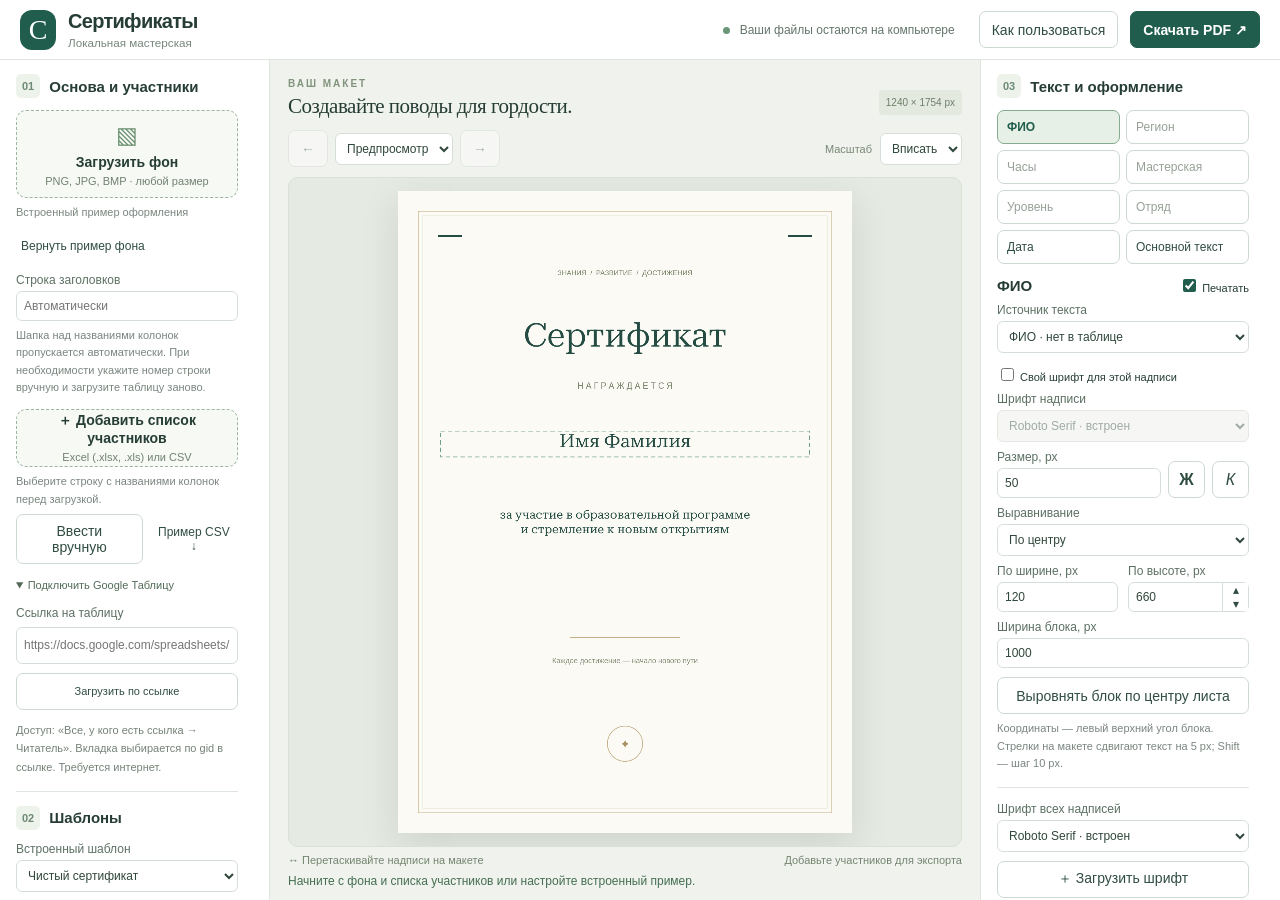
